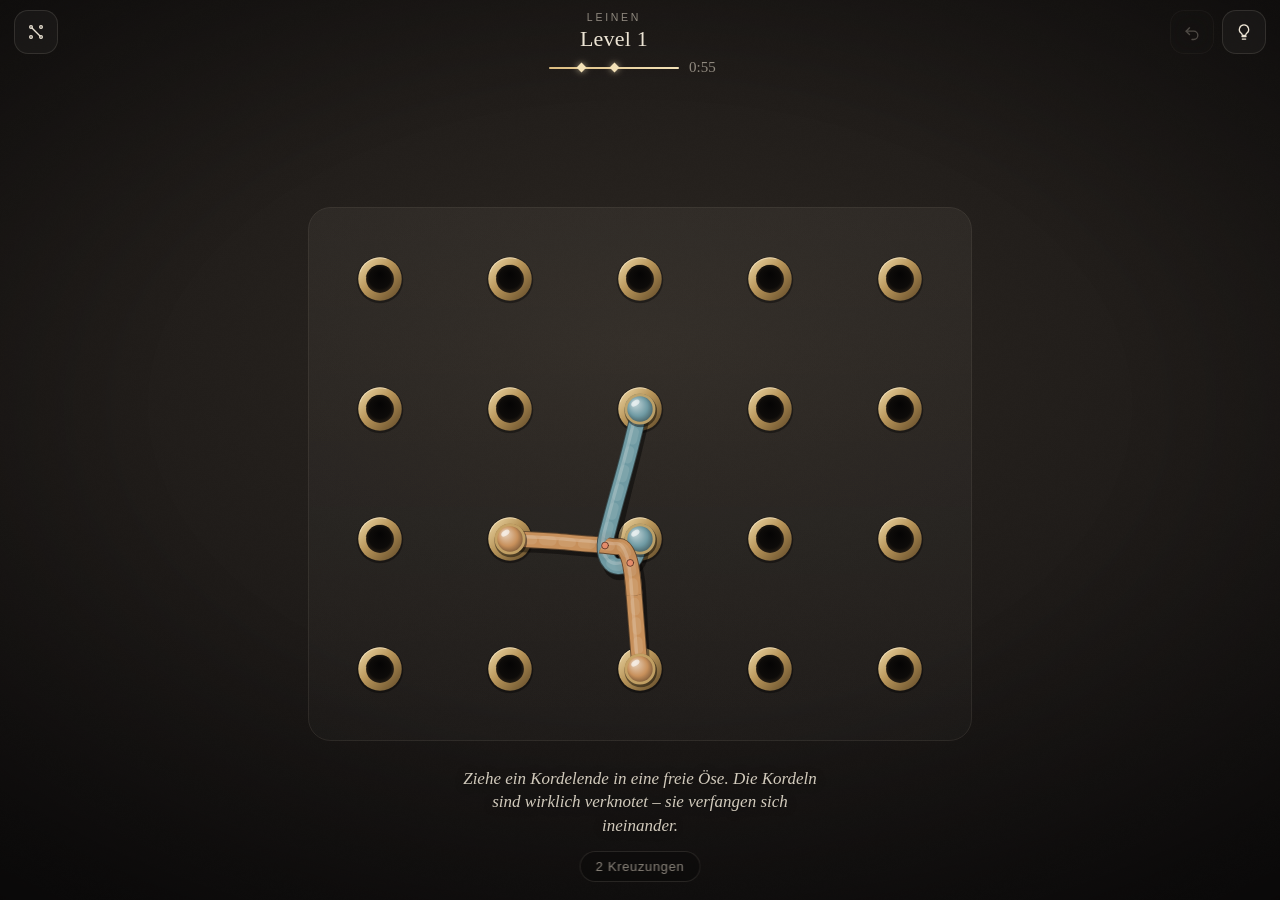
==== knoten/index.html @ 9896fb47 "Knoten: more regenerated levels (48 of 60) Co-Authored-By: Claude Opus 5.5 <noreply@anthropic.com> C" ====
<!doctype html>
<html lang="de">
<head>
<meta charset="utf-8">
<meta name="viewport" content="width=device-width, initial-scale=1, maximum-scale=1, user-scalable=no, viewport-fit=cover">
<!-- Erzeugt von tools/build.js aus src/. Nicht von Hand bearbeiten. -->
<meta name="apple-mobile-web-app-capable" content="yes">
<meta name="mobile-web-app-capable" content="yes">
<meta name="apple-mobile-web-app-status-bar-style" content="black-translucent">
<meta name="apple-mobile-web-app-title" content="Knoten">
<meta name="theme-color" content="#141210">
<link rel="apple-touch-icon" href="icon.png">
<link rel="icon" href="icon.png">
<title>Knoten – Entwirre die Fäden</title>
<style>
  :root {
    --ink: #ece4d4;
    --muted: rgba(236, 228, 212, 0.55);
    --faint: rgba(236, 228, 212, 0.32);
    --line: rgba(236, 228, 212, 0.12);
    --gold: #dcbc80;
    --gold2: #f3e2b8;
    --coral: #e08a6d;
    --serif: ui-serif, "New York", "Iowan Old Style", "Palatino Linotype", Palatino, Georgia, serif;
    --sans: -apple-system, BlinkMacSystemFont, "SF Pro Text", "Segoe UI", Roboto, "Helvetica Neue", Arial, sans-serif;
  }
  * { box-sizing: border-box; -webkit-tap-highlight-color: transparent; }
  html, body {
    margin: 0; height: 100%; overflow: hidden; background: #141210; color: var(--ink);
    font-family: var(--sans); -webkit-user-select: none; user-select: none;
    -webkit-touch-callout: none; overscroll-behavior: none; -webkit-text-size-adjust: 100%;
  }
  button { font: inherit; color: inherit; }

  .bg { position: fixed; inset: 0; transition: opacity 1.6s ease; }
  #grain { position: fixed; inset: 0; pointer-events: none; opacity: 0.55; mix-blend-mode: overlay; background-size: 180px 180px; }
  #vig { position: fixed; inset: 0; pointer-events: none; background: radial-gradient(ellipse 85% 75% at 50% 45%, transparent 45%, rgba(0,0,0,0.5) 100%); }
  #c { position: fixed; inset: 0; width: 100%; height: 100%; display: block; touch-action: none; }

  /* ---------- Kopfzeile ---------- */
  .hud {
    position: fixed; left: 0; right: 0; top: 0; z-index: 5; pointer-events: none;
    padding: calc(env(safe-area-inset-top) + 10px) calc(env(safe-area-inset-right) + 14px) 0 calc(env(safe-area-inset-left) + 14px);
    display: flex; align-items: flex-start; gap: 10px;
  }
  .hud > * { pointer-events: auto; }
  .ib {
    width: 44px; height: 44px; border-radius: 14px; flex: none; padding: 0; cursor: pointer;
    border: 1px solid var(--line); background: rgba(255,255,255,0.035);
    -webkit-backdrop-filter: blur(10px); backdrop-filter: blur(10px);
    display: grid; place-items: center; touch-action: manipulation;
    transition: transform .18s cubic-bezier(.3,1.6,.5,1), background .2s, opacity .3s;
  }
  .ib:active { transform: scale(0.9); background: rgba(255,255,255,0.09); }
  .ib:disabled { opacity: 0.28; }
  .ib svg { width: 20px; height: 20px; stroke: currentColor; fill: none; stroke-width: 1.6; stroke-linecap: round; stroke-linejoin: round; }
  .ttl { flex: 1; min-width: 0; text-align: center; padding-top: 1px; pointer-events: none; }
  .ttl .ch { font-size: 10.5px; letter-spacing: 0.26em; text-transform: uppercase; color: var(--muted); }
  .ttl .lv { font-family: var(--serif); font-size: 22px; line-height: 1.15; margin-top: 3px; letter-spacing: 0.01em; }
  .rbtns { display: flex; gap: 8px; }
  .hint-on { animation: hintpulse 1.6s ease; }
  @keyframes hintpulse { 30% { background: rgba(220,188,128,0.18); border-color: rgba(220,188,128,0.5); } }

  /* Zeitleiste mit Sternmarken */
  .timer { display: flex; align-items: center; justify-content: center; gap: 10px; margin-top: 8px; padding-left: 46px; }
  .tbar { position: relative; width: min(130px, 30vw); height: 2px; border-radius: 2px; background: var(--line); }
  .tbar i { position: absolute; left: 0; top: 0; bottom: 0; width: 100%; border-radius: 2px; background: linear-gradient(90deg, var(--gold), var(--gold2)); transform-origin: left; }
  .tbar.low i { background: var(--coral); }
  .tbar b {
    position: absolute; top: 50%; width: 7px; height: 7px; margin: -3.5px 0 0 -3.5px; transform: rotate(45deg);
    background: var(--gold2); box-shadow: 0 0 6px rgba(243,226,184,0.7); transition: background .4s, box-shadow .4s;
  }
  .tbar b.off { background: #3a342d; box-shadow: none; }
  #tTxt { font-family: var(--serif); font-size: 15px; font-variant-numeric: tabular-nums; min-width: 36px; text-align: left; color: var(--muted); transition: color .3s; }
  #tTxt.low { color: var(--coral); animation: tick 1s ease-in-out infinite; }
  @keyframes tick { 0% { opacity: 1; } 50% { opacity: 0.55; } }

  #pill {
    position: fixed; left: 50%; bottom: calc(env(safe-area-inset-bottom) + 18px); transform: translateX(-50%);
    font-size: 13px; letter-spacing: 0.05em; color: var(--muted); white-space: nowrap; pointer-events: none;
    padding: 7px 15px; border-radius: 999px; border: 1px solid var(--line); background: rgba(0,0,0,0.2);
    -webkit-backdrop-filter: blur(8px); backdrop-filter: blur(8px); font-variant-numeric: tabular-nums;
    transition: opacity .5s, color .3s, border-color .3s, transform .3s; z-index: 4;
  }
  #pill.zero, #pill.info { color: var(--gold); border-color: rgba(220,188,128,0.45); }
  #pill.bump { transform: translateX(-50%) scale(1.06); }
  #pill.hide { opacity: 0; }
  #tip {
    position: fixed; left: 50%; bottom: calc(env(safe-area-inset-bottom) + 62px); transform: translate(-50%, 8px);
    width: min(360px, 86vw); text-align: center; font-family: var(--serif); font-style: italic;
    font-size: 17px; line-height: 1.4; color: var(--ink); opacity: 0; pointer-events: none; z-index: 4;
    transition: opacity .9s ease, transform .9s ease; text-shadow: 0 1px 12px rgba(0,0,0,0.6);
  }
  #tip.show { opacity: 0.88; transform: translate(-50%, 0); }

  /* ---------- Ergebnis-Karte ---------- */
  #card {
    position: fixed; left: 50%; bottom: calc(env(safe-area-inset-bottom) + 16px); z-index: 6;
    width: min(420px, calc(100vw - 28px)); padding: 22px 20px 18px; text-align: center;
    border-radius: 26px; border: 1px solid rgba(236,228,212,0.14);
    background: linear-gradient(180deg, rgba(30,27,24,0.72), rgba(16,14,12,0.78));
    -webkit-backdrop-filter: blur(20px) saturate(1.15); backdrop-filter: blur(20px) saturate(1.15);
    box-shadow: 0 30px 80px -24px rgba(0,0,0,0.7), inset 0 1px 0 rgba(255,255,255,0.05);
    opacity: 0; transform: translate(-50%, 40px) scale(0.98); pointer-events: none;
    transition: opacity .6s ease, transform .8s cubic-bezier(.16,1,.3,1);
  }
  #card.show { opacity: 1; transform: translate(-50%, 0) scale(1); pointer-events: auto; }
  #card .cap { font-size: 10.5px; letter-spacing: 0.26em; text-transform: uppercase; color: var(--muted); }
  #card h2 {
    font-family: var(--serif); font-weight: 400; font-size: 36px; margin: 6px 0 2px; color: var(--gold2);
    letter-spacing: 0.3em; opacity: 0; transition: letter-spacing 1.4s cubic-bezier(.16,1,.3,1), opacity 1s ease;
  }
  #card.show h2 { letter-spacing: 0.02em; opacity: 1; }
  #card.lost h2 { color: var(--ink); }
  .stars { display: flex; justify-content: center; gap: 16px; margin: 12px 0 4px; height: 22px; }
  #card.lost .stars { display: none; }
  .stars i {
    width: 15px; height: 15px; transform: rotate(45deg) scale(0.4); opacity: 0; border-radius: 2px;
    border: 1.5px solid rgba(220,188,128,0.5); margin-top: 3px;
    transition: transform .6s cubic-bezier(.3,1.8,.5,1), opacity .4s ease, background .3s, box-shadow .3s;
  }
  .stars i.in { opacity: 1; transform: rotate(45deg) scale(1); }
  .stars i.on { background: linear-gradient(135deg, #fff1cf, #dcbc80 55%, #a98446); border-color: #f3e2b8; box-shadow: 0 0 14px rgba(232,196,128,0.65); }
  .stats { display: flex; justify-content: center; gap: 28px; margin: 12px 0 4px; }
  .stats div { display: flex; flex-direction: column; gap: 2px; opacity: 0; transform: translateY(6px); transition: opacity .6s ease, transform .6s ease; }
  #card.show .stats div { opacity: 1; transform: none; }
  #card.show .stats div:nth-child(1) { transition-delay: .25s; }
  #card.show .stats div:nth-child(2) { transition-delay: .35s; }
  #card.show .stats div:nth-child(3) { transition-delay: .45s; }
  .stats b { font-family: var(--serif); font-weight: 400; font-size: 21px; font-variant-numeric: tabular-nums; }
  .stats span { font-size: 10.5px; letter-spacing: 0.18em; text-transform: uppercase; color: var(--faint); }
  .note { font-family: var(--serif); font-style: italic; color: var(--muted); font-size: 15px; line-height: 1.4; margin-top: 10px; }
  .note:empty { display: none; }
  .row { display: flex; gap: 10px; margin-top: 16px; }
  .btn {
    flex: 1; height: 50px; border-radius: 16px; cursor: pointer; touch-action: manipulation;
    border: 1px solid rgba(220,188,128,0.5); font-size: 16px; letter-spacing: 0.04em;
    background: linear-gradient(180deg, rgba(220,188,128,0.28), rgba(220,188,128,0.14)); color: var(--gold2);
    transition: transform .18s cubic-bezier(.3,1.6,.5,1), background .2s;
  }
  .btn:active { transform: scale(0.96); }
  .btn.ghost { flex: 0 0 auto; padding: 0 18px; border-color: var(--line); background: rgba(255,255,255,0.03); color: var(--muted); }

  /* ---------- Menü / Galerie ---------- */
  #menu {
    position: fixed; inset: 0; z-index: 10; display: none; overflow-y: auto; -webkit-overflow-scrolling: touch;
    background: rgba(10, 9, 8, 0.72); -webkit-backdrop-filter: blur(22px); backdrop-filter: blur(22px);
  }
  #menu.open { display: block; animation: fade .35s ease; }
  @keyframes fade { from { opacity: 0; } }
  .mwrap {
    width: min(560px, 100%); margin: 0 auto;
    padding: calc(env(safe-area-inset-top) + 16px) calc(env(safe-area-inset-right) + 18px) calc(env(safe-area-inset-bottom) + 30px) calc(env(safe-area-inset-left) + 18px);
  }
  #menu.open .mwrap { animation: rise .5s cubic-bezier(.16,1,.3,1); }
  @keyframes rise { from { transform: translateY(18px); opacity: 0.4; } }
  .mhead { display: flex; align-items: center; gap: 12px; }
  .brand { flex: 1; }
  .brand b { display: block; font-family: var(--serif); font-weight: 400; font-size: 30px; letter-spacing: 0.02em; }
  .brand span { font-family: var(--serif); font-style: italic; color: var(--muted); font-size: 15px; }
  .opts { display: flex; gap: 8px; margin: 18px 0 8px; flex-wrap: wrap; }
  .tg {
    height: 38px; padding: 0 14px; border-radius: 12px; border: 1px solid var(--line); cursor: pointer;
    background: rgba(255,255,255,0.03); color: var(--muted); font-size: 14px; touch-action: manipulation;
    display: inline-flex; align-items: center; gap: 8px;
  }
  .tg i { width: 8px; height: 8px; border-radius: 50%; background: var(--faint); transition: background .2s, box-shadow .2s; }
  .tg.on { color: var(--ink); }
  .tg.on i { background: var(--gold); box-shadow: 0 0 8px rgba(220,188,128,0.7); }
  .tg:active { transform: scale(0.96); }
  .total { margin-left: auto; align-self: center; font-size: 13px; color: var(--muted); font-variant-numeric: tabular-nums; }
  .chap { margin-top: 26px; }
  .chap h3 { display: flex; align-items: baseline; gap: 10px; margin: 0 0 12px; font-weight: 400; }
  .chap h3 b { font-family: var(--serif); font-weight: 400; font-size: 21px; }
  .chap h3 span { font-size: 11px; letter-spacing: 0.2em; text-transform: uppercase; color: var(--faint); }
  .chap h3 em { margin-left: auto; font-style: normal; font-size: 12px; color: var(--muted); font-variant-numeric: tabular-nums; }
  .grid { display: grid; grid-template-columns: repeat(5, 1fr); gap: 10px; }
  .tile {
    position: relative; aspect-ratio: 1; border-radius: 14px; border: 1px solid var(--line); padding: 0; overflow: hidden;
    background: rgba(255,255,255,0.025); cursor: pointer; touch-action: manipulation;
    display: grid; place-items: center; transition: transform .18s cubic-bezier(.3,1.6,.5,1), border-color .2s;
  }
  .tile:active { transform: scale(0.94); }
  .tile canvas { position: absolute; inset: 0; width: 100%; height: 100%; }
  .tile .n { position: relative; font-family: var(--serif); font-size: 17px; color: var(--muted); }
  .tile.solved .n { position: absolute; right: 6px; bottom: 4px; font-size: 11px; color: rgba(255,255,255,0.75); text-shadow: 0 1px 3px rgba(0,0,0,0.8); }
  .tile .st { position: absolute; left: 7px; bottom: 7px; display: flex; gap: 3px; }
  .tile .st i { width: 4px; height: 4px; transform: rotate(45deg); background: rgba(255,255,255,0.22); }
  .tile .st i.on { background: var(--gold2); box-shadow: 0 0 4px rgba(243,226,184,0.8); }
  .tile.cur { border-color: rgba(220,188,128,0.6); box-shadow: 0 0 0 1px rgba(220,188,128,0.25), 0 0 18px -4px rgba(220,188,128,0.5); }
  .tile.cur .n { color: var(--gold2); }
  .tile.locked { cursor: default; opacity: 0.35; }
  .tile.locked .n { font-size: 0; }
  .tile.locked .n::after { content: ""; display: block; width: 5px; height: 5px; border-radius: 50%; background: var(--faint); }
  .foot { margin-top: 30px; text-align: center; font-family: var(--serif); font-style: italic; color: var(--faint); font-size: 14px; line-height: 1.5; }

</style>
</head>
<body>
<div class="bg" id="bgA"></div>
<div class="bg" id="bgB" style="opacity:0"></div>
<div id="grain"></div>
<div id="vig"></div>
<canvas id="c"></canvas>

<header class="hud" id="hud">
  <button class="ib" id="bMenu" aria-label="Level und Galerie">
    <svg viewBox="0 0 24 24"><circle cx="6" cy="6" r="1.6"/><circle cx="18" cy="6" r="1.6"/><circle cx="6" cy="18" r="1.6"/><circle cx="18" cy="18" r="1.6"/><path d="M7.2 7.2 16.8 16.8"/></svg>
  </button>
  <div class="ttl">
    <div class="ch" id="tChap">Leinen</div>
    <div class="lv" id="tLevel">Level 1</div>
    <div class="timer">
      <div class="tbar" id="tBar"><i id="tFill"></i><b style="left:25%"></b><b style="left:50%"></b></div>
      <span id="tTxt">0:00</span>
    </div>
  </div>
  <div class="rbtns">
    <button class="ib" id="bUndo" aria-label="Rückgängig" disabled>
      <svg viewBox="0 0 24 24"><path d="M9 7 5 11l4 4"/><path d="M5 11h9a5 5 0 0 1 0 10h-2"/></svg>
    </button>
    <button class="ib" id="bHint" aria-label="Tipp (kostet 10 Sekunden)">
      <svg viewBox="0 0 24 24"><path d="M9.5 17.5h5M10 20.5h4"/><path d="M12 3.5a5.5 5.5 0 0 0-3.2 10c.6.5 1 1.2 1 2v.5h4.4v-.5c0-.8.4-1.5 1-2A5.5 5.5 0 0 0 12 3.5z"/></svg>
    </button>
  </div>
</header>

<div id="pill">–</div>
<div id="tip"></div>

<div id="card">
  <div class="cap" id="cCap">Level 1 · Leinen</div>
  <h2 id="cTitle">Entwirrt</h2>
  <div class="stars" id="cStars"><i></i><i></i><i></i></div>
  <div class="stats">
    <div><b id="cTime">0:00</b><span>Zeit</span></div>
    <div><b id="cMoves">0</b><span>Züge</span></div>
    <div><b id="cRopes">0</b><span>Kordeln</span></div>
  </div>
  <div class="note" id="cNote"></div>
  <div class="row">
    <button class="btn ghost" id="cAlt">Nochmal</button>
    <button class="btn" id="cMain">Weiter</button>
  </div>
</div>

<div id="menu">
  <div class="mwrap">
    <div class="mhead">
      <div class="brand"><b>Knoten</b><span>Entwirre die Fäden</span></div>
      <button class="ib" id="mClose" aria-label="Schließen">
        <svg viewBox="0 0 24 24"><path d="M6 6l12 12M18 6 6 18"/></svg>
      </button>
    </div>
    <div class="opts">
      <button class="tg" id="oSound"><i></i>Klang</button>
      <button class="tg" id="oVib"><i></i>Vibration</button>
      <button class="tg" id="oRestart">Neu starten</button>
      <span class="total" id="mTotal"></span>
    </div>
    <div id="chapters"></div>
    <div class="foot">Ziehe die Enden der Kordeln in freie Ösen, bis sich keine mehr kreuzen.<br>Wer unten liegt, hängt fest – wer oben liegt, gleitet frei darüber.<br>Löse den Knoten von oben nach unten.</div>
  </div>
</div>

<script>
/* =====================================================================
   Seilphysik für „Knoten“
   Jede Kordel ist eine Kette aus Gliedern im Raum (x, y in Rastereinheiten,
   z = Höhe über dem Brett). Kordeln sind dick, elastisch, liegen durch
   Schwerkraft auf dem Brett und können einander nicht durchdringen –
   darum entstehen Umschlingungen und Verdrehungen von selbst.
   Die Enden stecken in Ösen. Ein gegriffenes Ende wird angehoben und
   über alles hinweggeführt; die Kordel schleift hinterher.
   Läuft im Browser und in Node (für die Level-Erzeugung).
   ===================================================================== */
(function (root) {
  "use strict";
  const RAD = 0.075;      // Radius einer Kordel
  const LIFT = 1.0;       // Höhe eines angehobenen Endes
  const N = 22;           // Glieder pro Kordel
  const G = 30;           // Schwerkraft
  const SUB = 6;          // Teilschritte pro Bild
  const DAMP = 0.985;
  const SPEED = 7;        // Höchsttempo eines gezogenen Endes (Einheiten/s)
  const D2 = 2 * RAD;
  const FRICTION = 0.35;  // Haftung zwischen Kordeln
  const PEG_R = 0.12 + RAD, PEG_H = 1.6 * RAD;

  function createWorld(cols, rows, ends) {
    const P = [];
    for (let h = 0; h < cols * rows; h++) P.push({ x: h % cols, y: Math.floor(h / cols) });
    const w = { cols, rows, P, ropes: [], drag: null };
    ends.forEach(([a, b]) => w.ropes.push(makeRope(P[a], P[b], a, b)));
    return w;
  }
  function makeRope(A, B, a, b) {
    const x = new Float64Array(N * 3);
    for (let i = 0; i < N; i++) {
      const t = i / (N - 1);
      x[i * 3] = A.x + (B.x - A.x) * t;
      x[i * 3 + 1] = A.y + (B.y - A.y) * t;
      x[i * 3 + 2] = i === 0 || i === N - 1 ? 0 : RAD;
    }
    return { e: [a, b], x, p: x.slice(), tgt: [null, null] };
  }
  const endIdx = (e) => (e ? N - 1 : 0);

  // Ziel eines Endes: Öse (z = 0) oder angehoben über dem Finger
  function endTarget(w, r, e) {
    const R = w.ropes[r];
    if (w.drag && w.drag.r === r && w.drag.e === e) return { x: w.drag.x, y: w.drag.y, z: LIFT };
    const h = w.P[R.e[e]];
    return { x: h.x, y: h.y, z: 0 };
  }
  function restLen(w, R) {
    const a = R.x, i = (N - 1) * 3;
    const L = Math.hypot(a[i] - a[0], a[i + 1] - a[1]);
    return Math.max(0.35, L * 0.92) / (N - 1);
  }

  /* ---------- Nächste Punkte zweier Strecken im Raum ---------- */
  const cs = { s: 0, t: 0 };
  function closest(ax, ay, az, bx, by, bz, cx, cy, cz, dx, dy, dz) {
    const d1x = bx - ax, d1y = by - ay, d1z = bz - az, d2x = dx - cx, d2y = dy - cy, d2z = dz - cz;
    const rx = ax - cx, ry = ay - cy, rz = az - cz;
    const a = d1x * d1x + d1y * d1y + d1z * d1z, e = d2x * d2x + d2y * d2y + d2z * d2z, f = d2x * rx + d2y * ry + d2z * rz;
    let s, t;
    if (a < 1e-12 && e < 1e-12) { s = t = 0; }
    else if (a < 1e-12) { s = 0; t = Math.min(1, Math.max(0, f / e)); }
    else {
      const c = d1x * rx + d1y * ry + d1z * rz;
      if (e < 1e-12) { t = 0; s = Math.min(1, Math.max(0, -c / a)); }
      else {
        const b = d1x * d2x + d1y * d2y + d1z * d2z, den = a * e - b * b;
        s = den > 1e-12 ? Math.min(1, Math.max(0, (b * f - c * e) / den)) : 0;
        t = (b * s + f) / e;
        if (t < 0) { t = 0; s = Math.min(1, Math.max(0, -c / a)); }
        else if (t > 1) { t = 1; s = Math.min(1, Math.max(0, (b - c) / a)); }
      }
    }
    cs.s = s; cs.t = t;
  }

  /* ---------- Ein Teilschritt ---------- */
  // Kollisionssuche: Glieder nach linker Kante sortieren und nur Überlappungen prüfen
  let SEG = null, ORD = null, NSEG = 0;
  function collide(w) {
    const n = w.ropes.length * (N - 1);
    if (!SEG || NSEG !== n) { SEG = new Float64Array(n * 6); ORD = Int32Array.from({ length: n }, (_, i) => i); NSEG = n; }
    let id = 0;
    for (const R of w.ropes) {
      const x = R.x;
      for (let i = 0; i < N - 1; i++, id++) {
        const j = i * 3, k = j + 3, o = id * 6;
        SEG[o] = Math.min(x[j], x[k]) - D2; SEG[o + 1] = Math.max(x[j], x[k]) + D2;
        SEG[o + 2] = Math.min(x[j + 1], x[k + 1]) - D2; SEG[o + 3] = Math.max(x[j + 1], x[k + 1]) + D2;
        SEG[o + 4] = Math.min(x[j + 2], x[k + 2]) - D2; SEG[o + 5] = Math.max(x[j + 2], x[k + 2]) + D2;
      }
    }
    for (let i = 1; i < n; i++) {                 // Einfügesortierung – die Reihenfolge ändert sich kaum
      const v = ORD[i], key = SEG[v * 6];
      let j = i - 1;
      while (j >= 0 && SEG[ORD[j] * 6] > key) { ORD[j + 1] = ORD[j]; j--; }
      ORD[j + 1] = v;
    }
    const per = N - 1;
    for (let p = 0; p < n; p++) {
      const A = ORD[p], oa = A * 6, maxx = SEG[oa + 1], ra = (A / per) | 0;
      for (let q = p + 1; q < n; q++) {
        const B = ORD[q], ob = B * 6;
        if (SEG[ob] > maxx) break;
        const rb = (B / per) | 0;
        if (ra === rb) continue;
        if (SEG[oa + 3] < SEG[ob + 2] || SEG[ob + 3] < SEG[oa + 2] || SEG[oa + 5] < SEG[ob + 4] || SEG[ob + 5] < SEG[oa + 4]) continue;
        resolve(w, ra, A - ra * per, rb, B - rb * per);
      }
    }
  }
  function resolve(w, ra, ia, rb, ib) {
    const xa = w.ropes[ra].x, xb = w.ropes[rb].x;
    const a0 = ia * 3, a1 = a0 + 3, b0 = ib * 3, b1 = b0 + 3;
    closest(xa[a0], xa[a0 + 1], xa[a0 + 2], xa[a1], xa[a1 + 1], xa[a1 + 2], xb[b0], xb[b0 + 1], xb[b0 + 2], xb[b1], xb[b1 + 1], xb[b1 + 2]);
    const s = cs.s, t = cs.t;
    const px = xa[a0] + (xa[a1] - xa[a0]) * s, py = xa[a0 + 1] + (xa[a1 + 1] - xa[a0 + 1]) * s, pz = xa[a0 + 2] + (xa[a1 + 2] - xa[a0 + 2]) * s;
    const qx = xb[b0] + (xb[b1] - xb[b0]) * t, qy = xb[b0 + 1] + (xb[b1 + 1] - xb[b0 + 1]) * t, qz = xb[b0 + 2] + (xb[b1 + 2] - xb[b0 + 2]) * t;
    let nx = px - qx, ny = py - qy, nz = pz - qz;
    const d = Math.hypot(nx, ny, nz);
    if (d >= D2) return;
    if (d < 1e-9) { nx = 0; ny = 0; nz = pz >= qz ? 1 : -1; } else { nx /= d; ny /= d; nz /= d; }
    const wa0 = ia === 0 ? 0 : 1, wa1 = ia + 1 === N - 1 ? 0 : 1, wb0 = ib === 0 ? 0 : 1, wb1 = ib + 1 === N - 1 ? 0 : 1;
    const ca0 = (1 - s) * wa0, ca1 = s * wa1, cb0 = (1 - t) * wb0, cb1 = t * wb1;
    const W = ca0 * ca0 + ca1 * ca1 + cb0 * cb0 + cb1 * cb1;
    if (W < 1e-9) return;
    const lam = (D2 - d) / W;
    xa[a0] += nx * lam * ca0; xa[a0 + 1] += ny * lam * ca0; xa[a0 + 2] += nz * lam * ca0;
    xa[a1] += nx * lam * ca1; xa[a1 + 1] += ny * lam * ca1; xa[a1 + 2] += nz * lam * ca1;
    xb[b0] -= nx * lam * cb0; xb[b0 + 1] -= ny * lam * cb0; xb[b0 + 2] -= nz * lam * cb0;
    xb[b1] -= nx * lam * cb1; xb[b1 + 1] -= ny * lam * cb1; xb[b1 + 2] -= nz * lam * cb1;
    // Reibung: Kordeln, die sich berühren, gleiten nur zögernd aneinander vorbei
    const pa = w.ropes[ra].p, pb = w.ropes[rb].p;
    let rx = (xa[a0] - pa[a0]) * (1 - s) + (xa[a1] - pa[a1]) * s - (xb[b0] - pb[b0]) * (1 - t) - (xb[b1] - pb[b1]) * t;
    let ry = (xa[a0 + 1] - pa[a0 + 1]) * (1 - s) + (xa[a1 + 1] - pa[a1 + 1]) * s - (xb[b0 + 1] - pb[b0 + 1]) * (1 - t) - (xb[b1 + 1] - pb[b1 + 1]) * t;
    let rz = (xa[a0 + 2] - pa[a0 + 2]) * (1 - s) + (xa[a1 + 2] - pa[a1 + 2]) * s - (xb[b0 + 2] - pb[b0 + 2]) * (1 - t) - (xb[b1 + 2] - pb[b1 + 2]) * t;
    const rn = rx * nx + ry * ny + rz * nz;
    rx -= rn * nx; ry -= rn * ny; rz -= rn * nz;
    const f = FRICTION / W;
    xa[a0] -= rx * f * ca0; xa[a0 + 1] -= ry * f * ca0; xa[a0 + 2] -= rz * f * ca0;
    xa[a1] -= rx * f * ca1; xa[a1 + 1] -= ry * f * ca1; xa[a1 + 2] -= rz * f * ca1;
    xb[b0] += rx * f * cb0; xb[b0 + 1] += ry * f * cb0; xb[b0 + 2] += rz * f * cb0;
    xb[b1] += rx * f * cb1; xb[b1 + 1] += ry * f * cb1; xb[b1 + 2] += rz * f * cb1;
  }
  // Die Stifte in den Ösen: niedrig liegende Kordeln anderer Farbe müssen um sie herum
  function pegs(w) {
    const R = w.ropes;
    for (let a = 0; a < R.length; a++) for (let e = 0; e < 2; e++) {
      const j = endIdx(e) * 3, xa = R[a].x;
      if (xa[j + 2] > 0.05) continue;                 // angehobenes Ende
      const px = xa[j], py = xa[j + 1];
      for (let b = 0; b < R.length; b++) {
        if (b === a) continue;
        const x = R[b].x;
        for (let i = 1; i < N - 1; i++) {
          const k = i * 3;
          if (x[k + 2] > PEG_H) continue;
          const dx = x[k] - px, dy = x[k + 1] - py, d2 = dx * dx + dy * dy;
          if (d2 >= PEG_R * PEG_R) continue;
          const d = Math.sqrt(d2) || 1e-6, push = (PEG_R - d) / d;
          x[k] += dx * push; x[k + 1] += dy * push;
        }
      }
    }
  }
  function pinEnds(w, h) {
    w.ropes.forEach((R, r) => {
      for (let e = 0; e < 2; e++) {
        const T = endTarget(w, r, e), j = endIdx(e) * 3, x = R.x, m = SPEED * h;
        const dx = T.x - x[j], dy = T.y - x[j + 1], dh = Math.hypot(dx, dy);
        // erst ganz anheben, dann führen – und erst über der Öse wieder absenken
        if (dh > 0.02 && x[j + 2] < LIFT - 0.02) { x[j + 2] = Math.min(LIFT, x[j + 2] + m * 1.5); continue; }
        if (dh > 1e-6) {
          if (dh <= m) { x[j] = T.x; x[j + 1] = T.y; }
          else { x[j] += (dx / dh) * m; x[j + 1] += (dy / dh) * m; }
          continue;
        }
        const dz = T.z - x[j + 2];
        x[j + 2] += Math.abs(dz) <= m * 1.5 ? dz : Math.sign(dz) * m * 1.5;
      }
    });
  }
  function substep(w, h) {
    const g = G * h * h;
    for (const R of w.ropes) {
      const x = R.x, p = R.p;
      for (let i = 1; i < N - 1; i++) {
        const j = i * 3;
        let vx = (x[j] - p[j]) * DAMP, vy = (x[j + 1] - p[j + 1]) * DAMP, vz = (x[j + 2] - p[j + 2]) * DAMP;
        if (x[j + 2] <= RAD * 1.05) { vx *= 0.9; vy *= 0.9; }   // Reibung auf dem Brett
        p[j] = x[j]; p[j + 1] = x[j + 1]; p[j + 2] = x[j + 2];
        x[j] += vx; x[j + 1] += vy; x[j + 2] += vz - g;
      }
      for (const e of [0, 1]) { const j = endIdx(e) * 3; p[j] = x[j]; p[j + 1] = x[j + 1]; p[j + 2] = x[j + 2]; }
    }
    pinEnds(w, h);
    for (let it = 0; it < 2; it++) {
      for (const R of w.ropes) {
        const x = R.x, L0 = restLen(w, R);
        for (let i = 0; i < N - 1; i++) {
          const j = i * 3, k = j + 3;
          const dx = x[k] - x[j], dy = x[k + 1] - x[j + 1], dz = x[k + 2] - x[j + 2], L = Math.hypot(dx, dy, dz) || 1e-9;
          const wi = i === 0 ? 0 : 1, wk = i + 1 === N - 1 ? 0 : 1, ws = wi + wk;
          if (!ws) continue;
          const stiff = L > L0 ? 0.25 : 0.1;
          const c = ((L - L0) / L / ws) * stiff;
          x[j] += dx * c * wi; x[j + 1] += dy * c * wi; x[j + 2] += dz * c * wi;
          x[k] -= dx * c * wk; x[k + 1] -= dy * c * wk; x[k + 2] -= dz * c * wk;
        }
      }
      collide(w);
      pegs(w);
      for (const R of w.ropes) {
        const x = R.x;
        for (let i = 1; i < N - 1; i++) if (x[i * 3 + 2] < RAD) x[i * 3 + 2] = RAD;
      }
    }
  }
  function step(w, dt) {
    const h = Math.min(dt, 1 / 30) / SUB;
    for (let s = 0; s < SUB; s++) substep(w, h);
  }
  function motion(w) {
    let m = 0;
    for (const R of w.ropes) for (let i = 0; i < N * 3; i++) m = Math.max(m, Math.abs(R.x[i] - R.p[i]));
    return m;
  }

  /* ---------- Kreuzungen in der Draufsicht ---------- */
  function crossings(w) {
    const out = [], R = w.ropes;
    for (let a = 0; a < R.length; a++) for (let b = a + 1; b < R.length; b++) {
      const xa = R[a].x, xb = R[b].x;
      for (let i = 0; i < N - 1; i++) {
        const j = i * 3, k = j + 3;
        const ax = xa[j], ay = xa[j + 1], bx = xa[k], by = xa[k + 1];
        const minx = Math.min(ax, bx), maxx = Math.max(ax, bx), miny = Math.min(ay, by), maxy = Math.max(ay, by);
        for (let m = 0; m < N - 1; m++) {
          const p = m * 3, q = p + 3;
          const cx = xb[p], cy = xb[p + 1], dx = xb[q], dy = xb[q + 1];
          if (Math.max(cx, dx) < minx || Math.min(cx, dx) > maxx || Math.max(cy, dy) < miny || Math.min(cy, dy) > maxy) continue;
          const d1 = (dx - cx) * (ay - cy) - (dy - cy) * (ax - cx), d2 = (dx - cx) * (by - cy) - (dy - cy) * (bx - cx);
          if ((d1 > 0) === (d2 > 0)) continue;
          const d3 = (bx - ax) * (cy - ay) - (by - ay) * (cx - ax), d4 = (bx - ax) * (dy - ay) - (by - ay) * (dx - ax);
          if ((d3 > 0) === (d4 > 0)) continue;
          const s = d1 / (d1 - d2), t = d3 / (d3 - d4);
          const za = xa[j + 2] + (xa[k + 2] - xa[j + 2]) * s, zb = xb[p + 2] + (xb[q + 2] - xb[p + 2]) * t;
          out.push({ a, b, x: ax + (bx - ax) * s, y: ay + (by - ay) * s, top: za >= zb ? a : b, ia: i + s, ib: m + t });
        }
      }
    }
    return out;
  }

  /* ---------- Speichern / Laden ---------- */
  function snapshot(w) { return { ends: w.ropes.map((R) => R.e.slice()), x: w.ropes.map((R) => Array.from(R.x)) }; }
  function restore(w, s) {
    w.ropes.forEach((R, r) => { R.e = s.ends[r].slice(); R.x = Float64Array.from(s.x[r]); R.p = R.x.slice(); });
    w.drag = null;
  }
  // kompakt: 1/200 Rastereinheit
  function pack(w) {
    const ends = w.ropes.map((R) => R.e.join(",")).join(";");
    const nums = [];
    for (const R of w.ropes) for (let i = 0; i < N * 3; i++) nums.push(Math.round(R.x[i] * 200));
    return ends + "|" + nums.map((v) => v.toString(36)).join(",");
  }
  function unpack(w, str) {
    const [e, n] = str.split("|");
    const ends = e.split(";").map((s) => s.split(",").map(Number));
    const nums = n.split(",").map((v) => parseInt(v, 36) / 200);
    w.ropes.forEach((R, r) => { R.e = ends[r]; R.x = Float64Array.from(nums.slice(r * N * 3, (r + 1) * N * 3)); R.p = R.x.slice(); });
    w.drag = null;
  }

  const API = { RAD, LIFT, N, createWorld, step, motion, crossings, snapshot, restore, pack, unpack };
  if (typeof module !== "undefined" && module.exports) module.exports = API;
  else root.Rope = API;
})(typeof window !== "undefined" ? window : globalThis);

window.KNOTEN_LEVELS = [{"c":4,"h":5,"k":"8,5;9,10|0,b4,0,j,b2,f,1c,b0,k,25,ay,q,2y,av,w,3r,at,13,4k,ar,1a,59,am,16,5k,ae,p,5j,a1,g,5j,9n,f,5j,99,f,5j,8u,f,5j,8g,f,5j,82,f,5j,7o,f,5j,7a,f,5k,6v,f,5k,6h,f,5k,63,f,5k,5p,f,5k,5k,0,5k,b4,0,59,b4,f,4u,av,f,4o,af,f,4p,a1,o,4w,9t,11,5a,9p,19,5p,9r,1a,64,9u,15,6i,9y,11,6w,a2,x,7b,a5,t,7p,a9,q,84,ad,o,8i,ag,l,8x,ak,j,9b,ao,i,9q,ar,g,a4,av,g,aj,az,f,ay,b2,f,b4,b4,0","m":2,"t":55,"s":[[1,1,4,[[0.42,2],[0.38,1.82],[0.27,1.68],[0.1,1.59],[-0.08,1.59],[-0.25,1.66],[-0.37,1.8],[-0.42,1.98],[-0.39,2.16],[-0.28,2.31],[-0.12,2.4],[0.06,2.42],[0.23,2.35],[0.36,2.22],[0.42,2.04],[0.4,1.86],[0.3,1.7],[0.14,1.6],[-0.04,1.58],[-0.22,1.64],[-0.35,1.77],[-0.42,1.94],[-0.4,2.12],[-0.31,2.28],[-0.16,2.39],[0.02,2.42],[0.2,2.37],[0.34,2.25],[0.41,2.08],[0.41,1.9],[0.32,1.73],[0.18,1.62],[0,1.58]]],[0,0,1,[]]]},{"c":4,"h":5,"k":"14,18;9,8;10,1|b4,go,0,b4,gq,f,b4,h0,f,b4,hb,f,b4,hl,f,b4,hv,f,b4,i6,f,b4,ig,f,b4,iq,f,b4,j1,f,b4,jb,f,b4,jl,f,b4,jw,f,b4,k6,f,b4,kg,f,b4,kr,f,b4,l1,f,b4,lb,f,b4,ll,f,b4,lw,f,b4,m6,f,b4,m8,0,5k,b4,0,5l,b0,f,5p,ap,f,5t,ae,f,5x,a3,f,5y,9s,f,5v,9h,g,5q,97,m,5l,8z,v,5b,8v,14,4x,8v,1b,4h,91,1a,40,99,15,3j,9h,11,32,9p,x,2l,9w,t,24,a4,q,1n,ac,n,16,ak,k,p,as,h,9,b0,f,0,b4,0,b4,b4,0,aj,az,f,9r,at,i,8z,an,n,87,ah,s,7e,ab,y,6m,a4,14,5u,9y,1a,55,9r,z,4r,9b,i,4t,8i,f,4v,7p,f,4y,6x,f,50,64,f,53,5c,f,55,4j,f,58,3q,f,5b,2y,f,5d,25,f,5g,1c,f,5i,k,f,5k,0,0","m":2,"t":55,"s":[[1,1,6,[[1.58,2],[1.62,2.17],[1.72,2.32],[1.88,2.4],[2.06,2.42],[2.23,2.35],[2.35,2.23],[2.42,2.06],[2.4,1.88],[2.32,1.72],[2.17,1.62],[2,1.58]]],[2,0,4,[]]]},{"c":4,"h":5,"k":"19,10;12,16;11,7|go,m8,0,gl,lo,f,gg,ky,f,gc,k7,f,g8,jh,f,g3,iq,f,fz,hz,g,fv,h9,h,fq,gi,i,fm,fs,l,fi,f1,n,fd,eb,r,f9,dk,v,f5,cu,10,f0,c4,15,ew,bd,1a,eq,aq,10,e9,ag,h,df,aj,f,ck,ar,f,bp,az,f,b4,b4,0,0,go,0,0,gq,f,0,h0,f,0,hb,f,0,hl,f,0,hv,f,0,i6,f,0,ig,f,0,iq,f,0,j1,f,0,jb,f,0,jl,f,0,jw,f,0,k6,f,0,kg,f,0,kr,f,0,l1,f,0,lb,f,0,ll,f,0,lw,f,0,m6,f,0,m8,0,go,b4,0,gh,b5,f,g4,b8,f,fq,bb,f,fc,be,f,ey,bh,f,ek,bh,f,e7,be,m,dx,b8,w,dt,ax,17,dv,ag,1b,e3,9y,18,ed,9i,13,en,91,z,ex,8k,v,f6,84,s,fg,7n,p,fq,76,m,g0,6q,j,g9,69,h,gj,5s,f,go,5k,0","m":2,"t":55,"s":[[2,1,14,[[2.3,1.7],[2.14,1.6],[1.96,1.58],[1.78,1.64],[1.65,1.77],[1.58,1.94],[1.6,2.13],[1.69,2.29],[1.85,2.39],[2.03,2.42],[2.21,2.37],[2.34,2.24],[2.41,2.07],[2.4,1.89],[2.32,1.72],[2.17,1.61],[1.99,1.58],[1.81,1.63],[1.67,1.75],[1.59,1.91],[1.59,2.1],[1.67,2.27],[1.82,2.38],[2,2.42]]],[0,1,15,[]]]},{"c":4,"h":5,"k":"14,10;15,11;8,9|b4,go,0,at,gf,f,ab,g0,g,9t,fl,k,9a,f6,o,8s,eq,r,8a,eb,w,7s,dw,10,7a,dh,15,6s,d2,1a,6g,cm,15,6e,cb,r,6m,c2,f,72,bs,f,7m,bq,f,85,bm,f,8o,bj,f,98,bg,f,9r,bc,f,ab,b9,f,au,b6,f,b4,b4,0,go,go,0,go,gm,f,go,gc,f,go,g1,f,go,fr,f,go,fh,f,go,f6,f,go,ew,f,go,em,f,go,eb,f,go,e1,f,go,dr,f,go,dg,f,go,d6,f,go,cw,f,go,cl,f,go,cb,f,go,c1,f,go,br,f,go,bg,f,go,b6,f,go,b4,0,0,b4,0,c,b8,f,w,be,f,1g,bk,f,20,br,f,2k,bx,f,34,c4,f,3n,ca,f,47,cg,f,4r,cn,f,5b,ct,f,5v,d0,f,6f,d5,f,6u,d1,f,74,cs,i,7a,cl,r,7a,cc,12,72,c0,19,6q,bm,18,6a,bd,v,5t,b7,f,5k,b4,0","m":3,"t":70,"s":[[2,1,6,[[1.58,2],[1.62,2.17],[1.72,2.32],[1.88,2.4],[2.06,2.42],[2.23,2.35],[2.35,2.23],[2.42,2.06],[2.4,1.88],[2.32,1.72],[2.17,1.62],[2,1.58]]],[0,0,5,[[2,1.42],[1.82,1.38],[1.68,1.27],[1.59,1.11],[1.59,0.93],[1.66,0.76],[1.79,0.64],[1.96,0.58],[2.14,0.61],[2.3,0.7],[2.39,0.86],[2.42,1.04],[2.36,1.21],[2.24,1.34],[2.07,1.41],[1.89,1.41],[1.73,1.32],[1.62,1.18],[1.58,1]]],[2,1,12,[]]]},{"c":4,"h":5,"k":"7,2;10,9;4,8|go,5k,0,gk,5g,f,ga,56,f,g0,4w,f,fq,4m,f,fg,4c,f,f6,42,f,ev,3r,f,el,3h,f,eb,37,f,e1,2x,f,dr,2n,f,dh,2d,f,d7,23,f,cw,1s,f,cm,1i,f,cc,18,f,c2,y,f,bs,o,f,bi,e,f,b7,3,f,b4,0,0,b4,b4,0,as,b1,f,a8,aw,f,9n,aq,f,93,al,f,8j,ag,f,7z,ab,f,7f,a6,f,6u,a0,f,6a,9v,f,5q,9q,f,56,9l,f,4m,9f,f,41,9c,f,3j,9i,k,39,9t,x,3d,aa,19,3r,ar,18,49,ay,10,4s,b0,p,5a,b3,f,5k,b4,0,0,5k,0,8,5s,f,m,65,g,z,6i,j,1d,6v,m,1r,78,p,24,7l,t,2i,7y,x,2w,8b,11,39,8o,16,3n,91,1b,3y,9f,1c,45,9t,16,46,a2,w,41,a7,k,3n,af,f,30,al,f,2c,ap,f,1o,au,f,10,ay,f,d,b2,f,0,b4,0","m":3,"t":70,"s":[[1,1,12,[[0.42,2],[0.38,1.83],[0.28,1.68],[0.12,1.6],[-0.06,1.58],[-0.23,1.65],[-0.35,1.77],[-0.42,1.94],[-0.4,2.12],[-0.32,2.28],[-0.17,2.38],[0,2.42]]],[2,0,13,[[0,2.58],[0.18,2.62],[0.32,2.73],[0.41,2.89],[0.41,3.07],[0.34,3.24],[0.21,3.36],[0.04,3.42],[-0.14,3.39],[-0.3,3.3],[-0.39,3.14],[-0.42,2.96],[-0.36,2.79],[-0.24,2.66],[-0.07,2.59],[0.11,2.59],[0.27,2.68],[0.38,2.82],[0.42,3]]],[1,1,5,[]]]},{"c":4,"h":5,"k":"12,13;9,5;7,2;14,15|0,go,0,k,gp,f,1g,gq,h,2c,gs,m,38,gt,q,44,gv,v,50,gw,10,5w,gy,15,6s,gz,1b,7o,h1,1g,8h,gy,1h,8z,gm,16,92,gc,u,8v,g4,m,8m,fy,g,8a,fq,f,7u,fq,f,7b,fy,f,6t,g5,f,6b,gd,f,5t,gk,f,5k,go,0,5k,b4,0,5k,b2,f,5k,as,f,5k,ah,f,5k,a7,f,5k,9x,f,5k,9m,f,5k,9c,f,5k,92,f,5k,8r,f,5k,8h,f,5k,87,f,5k,7w,f,5k,7m,f,5k,7c,f,5k,71,f,5k,6r,f,5k,6h,f,5k,67,f,5k,5w,f,5k,5m,f,5k,5k,0,go,5k,0,gk,5g,f,ga,56,f,g0,4w,f,fq,4m,f,fg,4c,f,f6,42,f,ev,3r,f,el,3h,f,eb,37,f,e1,2x,f,dr,2n,f,dh,2d,f,d7,23,f,cw,1s,f,cm,1i,f,cc,18,f,c2,y,f,bs,o,f,bi,e,f,b7,3,f,b4,0,0,b4,go,0,al,gs,f,9r,gy,f,8x,h3,f,8a,gt,j,80,ge,x,8d,fz,1c,8x,fs,1j,9i,fu,1f,a3,fx,1b,an,fz,16,b8,g1,12,bs,g4,z,cd,g6,v,cx,g8,s,di,gb,p,e3,gd,n,en,gg,k,f8,gi,i,ft,gk,g,gd,gn,f,go,go,0","m":3,"t":70,"s":[[0,0,18,[[1.58,3],[1.62,2.83],[1.72,2.68],[1.88,2.6],[2.06,2.58],[2.23,2.65],[2.35,2.77],[2.42,2.94],[2.4,3.12],[2.32,3.28],[2.17,3.38],[2,3.42]]],[3,1,17,[[1.42,3],[1.38,3.18],[1.27,3.32],[1.11,3.41],[0.93,3.41],[0.76,3.34],[0.64,3.21],[0.58,3.04],[0.61,2.86],[0.7,2.7],[0.86,2.61],[1.04,2.58],[1.21,2.64],[1.34,2.76],[1.41,2.93],[1.41,3.11],[1.32,3.27],[1.18,3.38],[1,3.42]]],[0,0,10,[]]]},{"c":4,"h":5,"k":"19,18;11,13;0,1;10,14|go,m8,0,gh,m0,f,g5,ln,f,fu,l9,h,fi,kv,j,f6,ki,l,eu,k4,o,ej,jr,r,e7,jd,u,dv,iz,y,dj,im,11,d8,i8,16,cv,hv,19,ch,hm,17,c4,hh,w,bw,hr,f,bj,ig,f,bh,ja,f,bd,k4,f,b9,ky,f,b6,ls,f,b4,m8,0,go,b4,0,ga,bb,f,fq,bl,f,f6,bv,g,em,c5,h,e2,cf,l,di,co,p,cz,cy,v,cg,d8,12,bx,dh,1a,bd,dr,17,au,e0,z,ab,ea,s,9s,ej,n,98,et,j,8p,f3,g,85,fd,f,7l,fn,f,71,fx,f,6h,g7,f,5y,gh,f,5k,go,0,0,0,0,2,0,f,c,0,f,n,0,f,x,0,f,17,0,f,1i,0,f,1s,0,f,22,0,f,2d,0,f,2n,0,f,2x,0,f,38,0,f,3i,0,f,3s,0,f,43,0,f,4d,0,f,4n,0,f,4x,0,f,58,0,f,5i,0,f,5k,0,0,b4,b4,0,b7,bd,f,bb,bt,f,bg,ca,f,bl,cq,f,bq,d7,f,bv,dn,f,bz,e4,f,c3,ek,f,c8,f1,f,cc,fh,f,ch,fy,f,cl,ge,f,cq,gv,f,cu,hb,f,cu,hs,f,cn,i7,g,cd,ig,t,bw,ib,19,ba,ht,15,b4,h3,g,b4,go,0","m":4,"t":80,"s":[[1,1,15,[]],[3,1,17,[[2,3.58],[2.17,3.62],[2.32,3.72],[2.4,3.88],[2.42,4.06],[2.35,4.23],[2.23,4.35],[2.06,4.42],[1.88,4.4],[1.72,4.32],[1.62,4.17],[1.58,4]]],[0,0,13,[[1.42,4],[1.38,3.82],[1.27,3.68],[1.1,3.59],[0.92,3.59],[0.75,3.66],[0.63,3.8],[0.58,3.98],[0.61,4.16],[0.72,4.31],[0.88,4.4],[1.06,4.42],[1.23,4.35],[1.36,4.22],[1.42,4.04],[1.4,3.86],[1.3,3.7],[1.14,3.6],[0.96,3.58],[0.78,3.64],[0.65,3.77],[0.58,3.94],[0.6,4.12],[0.69,4.28],[0.84,4.39],[1.02,4.42],[1.2,4.37],[1.34,4.25],[1.41,4.08],[1.41,3.9],[1.32,3.73],[1.18,3.62],[1,3.58]]],[3,0,16,[]]]},{"c":4,"h":5,"k":"9,5;15,17;18,13;1,2|5k,b4,0,5m,av,f,5q,ae,f,5u,9x,g,5y,9g,h,63,8z,j,67,8i,l,6b,81,n,6f,7k,q,6j,73,s,6n,6n,w,6r,66,z,6v,5p,13,6z,58,17,72,4s,1b,70,4b,1b,6s,3y,15,6k,3s,s,67,3v,f,5q,48,f,5m,53,f,5k,5k,0,go,go,0,ga,gv,f,fq,h5,f,f6,he,f,em,ho,f,e2,hy,f,di,i8,f,cy,ii,f,ce,ir,g,bu,j1,i,bb,jb,l,ar,jk,q,a8,ju,w,9p,k3,13,96,kd,1a,8m,kn,15,83,kx,y,7k,l7,r,71,lh,m,6h,lr,i,5y,m1,f,5k,m8,0,b4,m8,0,b0,m5,f,aq,lv,f,af,ll,f,a5,lb,f,9u,l2,f,9j,ks,f,99,ki,f,8z,k8,f,8p,jx,f,8f,jn,f,85,jd,f,7v,j2,f,7l,is,f,7b,ii,f,71,i7,f,6r,hx,f,6h,hn,f,67,hc,f,5x,h2,f,5n,gs,f,5k,go,0,5k,0,0,5l,l,f,5n,1h,m,5p,2e,v,5r,3a,14,5w,45,1a,68,4o,10,6j,4o,l,6z,4h,g,7b,45,f,7n,3s,f,7z,3f,f,8b,32,f,8n,2p,f,8z,2c,f,9b,1z,f,9n,1m,f,9z,19,f,aa,w,f,am,j,f,ay,6,f,b4,0,0","m":4,"t":80,"s":[[1,1,19,[]],[3,1,6,[[1.3,0.7],[1.4,0.86],[1.42,1.04],[1.36,1.22],[1.23,1.35],[1.06,1.42],[0.88,1.4],[0.72,1.31],[0.61,1.16],[0.58,0.98],[0.63,0.8],[0.75,0.66],[0.92,0.59],[1.1,0.59],[1.27,0.68],[1.38,0.82],[1.42,1]]],[0,0,2,[[1,0.42],[0.83,0.38],[0.68,0.28],[0.6,0.12],[0.58,-0.06],[0.65,-0.23],[0.77,-0.35],[0.94,-0.42],[1.12,-0.4],[1.28,-0.32],[1.38,-0.17],[1.42,0]]],[3,0,11,[]]]},{"c":4,"h":6,"k":"9,8;13,12;5,0;14,17|5k,b4,0,5k,bc,f,5k,br,f,5k,c6,f,5k,cl,f,5k,d0,f,5k,df,f,5k,du,f,5k,e9,f,5k,eo,f,5g,f0,k,5c,f9,v,57,fb,1c,4p,f1,1p,42,ej,1l,3f,e0,1d,2t,dh,15,27,cz,z,1k,cg,s,y,bx,l,c,be,f,0,b4,0,5k,go,0,5h,go,f,55,go,f,4u,go,f,4j,gp,f,49,gp,f,3z,gp,f,3p,gp,f,3f,gp,f,35,gp,f,2u,gp,f,2k,gp,f,2a,gp,f,20,gp,f,1q,gp,f,1g,gp,f,16,go,f,w,go,f,m,go,f,c,go,f,2,go,f,0,go,0,5k,5k,0,5g,5g,f,56,56,f,4w,4w,f,4m,4m,f,4c,4c,f,42,42,f,3r,3r,f,3h,3h,f,37,37,f,2x,2x,f,2n,2n,f,2d,2d,f,23,23,f,1s,1s,f,1i,1i,f,18,18,f,y,y,f,o,o,f,e,e,f,3,3,f,0,0,0,b4,go,0,ao,gi,f,a0,g8,h,9d,fz,k,8p,fp,o,81,fg,s,7d,f6,x,6p,ex,12,62,eo,17,5d,ef,1a,4s,ei,x,4g,f3,r,4j,fu,10,4p,gk,19,4t,hb,15,4x,i2,10,51,it,v,55,jk,r,59,kb,n,5d,l1,j,5i,ls,f,5k,m8,0","m":4,"t":80,"s":[[3,0,16,[[0.38,2.19],[0.26,2.33],[0.09,2.41],[-0.09,2.41],[-0.26,2.33],[-0.37,2.19],[-0.42,2.01],[-0.39,1.83],[-0.28,1.68],[-0.12,1.6],[0.07,1.59],[0.24,1.65],[0.36,1.79],[0.42,1.96],[0.39,2.15],[0.29,2.3],[0.14,2.4],[-0.05,2.42],[-0.22,2.36],[-0.35,2.23],[-0.42,2.06],[-0.4,1.88],[-0.31,1.72],[-0.16,1.61],[0.02,1.58],[0.2,1.63],[0.34,1.75],[0.41,1.92],[0.41,2.1],[0.32,2.27],[0.18,2.38],[0,2.42]]],[0,0,18,[[0.19,3.62],[0.33,3.74],[0.41,3.9],[0.41,4.08],[0.34,4.25],[0.2,4.37],[0.03,4.42],[-0.15,4.39],[-0.3,4.29],[-0.4,4.14],[-0.42,3.96],[-0.36,3.79],[-0.24,3.65],[-0.07,3.59],[0.11,3.59],[0.27,3.68],[0.38,3.82],[0.42,4]]],[3,0,14,[[1.58,4],[1.62,4.17],[1.72,4.32],[1.88,4.4],[2.06,4.42],[2.23,4.35],[2.35,4.23],[2.42,4.06],[2.4,3.88],[2.32,3.72],[2.17,3.62],[2,3.58]]],[0,0,4,[]]]},{"c":4,"h":6,"k":"22,23;14,18;10,0;2,1;21,17|b4,rs,0,b6,rs,f,bg,rs,f,br,rs,f,c1,rs,f,cb,rs,f,cm,rs,f,cw,rs,f,d6,rs,f,dh,rs,f,dr,rs,f,e1,rs,f,ec,rs,f,em,rs,f,ew,rs,f,f7,rs,f,fh,rs,f,fr,rs,f,g1,rs,f,gc,rs,f,gm,rs,f,go,rs,0,b4,go,0,av,gz,f,ag,hi,f,a1,i0,f,9l,ii,f,96,j0,f,8r,jj,f,8c,k1,f,7x,kj,f,7i,l2,f,75,ll,f,73,m5,f,78,mh,v,7l,mk,17,83,mj,19,8k,mh,13,91,mg,x,9h,me,s,9y,mc,o,af,mb,j,aw,m9,f,b4,m8,0,b4,b4,0,au,ag,f,ai,9l,f,a6,8q,f,9u,7v,f,9i,71,f,96,66,f,8u,5b,f,8i,4h,f,86,3m,f,7u,2r,f,7i,1w,f,76,11,f,6u,6,f,6f,-o,f,5i,-13,f,4j,-v,f,3l,-p,f,2n,-i,f,1o,-c,f,q,-5,f,0,0,0,b4,0,0,ay,-1,f,al,-2,f,a8,-4,g,9v,-5,h,9i,-7,j,95,-8,l,8s,-9,n,8g,-9,q,83,-a,u,7r,-a,x,7e,-b,11,72,-b,16,6p,-a,19,6d,-8,19,63,-6,14,5v,-5,x,5p,-3,p,5p,-1,g,5i,-5,f,5k,1,f,5k,0,0,5k,rs,0,5n,rl,f,5u,r8,f,60,qu,f,66,qh,f,6d,q3,f,6j,pp,f,6q,pc,f,6w,oy,f,73,ol,f,79,o7,f,7f,nt,f,7m,ng,f,7s,n2,f,7y,mp,f,80,ma,f,7y,lx,m,7r,lp,10,75,ln,1b,6h,lt,11,5w,m3,f,5k,m8,0","m":5,"t":90,"s":[[3,0,4,[[0.42,0],[0.38,-0.18],[0.27,-0.32],[0.1,-0.41],[-0.08,-0.41],[-0.25,-0.34],[-0.37,-0.2],[-0.42,-0.03],[-0.39,0.15],[-0.29,0.31],[-0.13,0.4],[0.05,0.42],[0.23,0.35],[0.35,0.23],[0.42,0.05],[0.4,-0.13],[0.31,-0.29],[0.15,-0.39],[-0.03,-0.42],[-0.2,-0.37],[-0.34,-0.25],[-0.41,-0.08],[-0.41,0.1],[-0.32,0.27],[-0.18,0.38],[0,0.42]]],[2,1,15,[]],[1,1,16,[[1.42,4],[1.38,4.18],[1.26,4.33],[1.09,4.41],[0.91,4.41],[0.74,4.33],[0.62,4.18],[0.58,4],[0.62,3.82],[0.74,3.67],[0.91,3.59],[1.09,3.59],[1.26,3.67],[1.38,3.82],[1.42,4],[1.38,4.18],[1.26,4.33],[1.09,4.41],[0.91,4.41],[0.74,4.33],[0.62,4.18],[0.58,4]]],[4,0,13,[[1.81,3.38],[1.99,3.42],[2.16,3.39],[2.31,3.28],[2.4,3.13],[2.42,2.95],[2.36,2.78],[2.23,2.65],[2.06,2.59],[1.89,2.6],[1.73,2.68],[1.62,2.82],[1.58,3]]],[1,0,21,[]]]},{"c":4,"h":6,"k":"9,4;22,23;6,15;21,20;10,11|5k,b4,0,5g,b0,f,56,aq,f,4w,ag,f,4m,a6,f,4c,9w,f,42,9m,f,3r,9b,f,3h,91,f,37,8r,f,2x,8h,f,2n,87,f,2d,7x,f,23,7n,f,1s,7c,f,1i,72,f,18,6s,f,y,6i,f,o,68,f,e,5y,f,3,5n,f,0,5k,0,b4,rs,0,an,rq,f,9x,rm,f,96,rj,f,8f,rh,f,7w,rw,f,7n,sb,s,7y,so,19,8k,sw,1d,98,st,19,9v,sq,15,ai,sn,11,b5,sj,y,bt,sg,v,cg,sd,s,d3,sa,p,dq,s7,m,ee,s3,k,f1,s0,i,fo,rx,g,gc,ru,f,go,rs,0,b4,5k,0,bb,5y,f,bk,6j,f,bu,73,f,c3,7n,g,cd,87,j,cm,8r,n,cv,9b,s,d5,9u,y,de,ae,16,dn,ay,1a,dx,bh,13,e6,bz,w,eh,ci,q,er,d2,l,f1,dl,i,fb,e4,g,fm,eo,f,fw,f7,f,g6,fr,f,gh,gb,f,go,go,0,5k,rs,0,60,rq,f,6o,rm,s,7c,rj,16,80,rn,1c,8j,rz,15,8o,s9,s,8i,si,j,8a,sv,f,7v,t3,f,78,sz,f,6j,sv,f,5u,sr,f,55,sn,f,4h,sj,f,3s,sf,f,34,sb,f,2f,s7,f,1q,s2,f,12,ry,f,d,ru,f,0,rs,0,b4,b4,0,b6,b4,f,bg,b3,f,br,b2,f,c1,b1,f,cb,b0,f,cm,az,f,cw,az,f,d6,ay,f,dh,ax,f,dr,aw,f,e1,aw,f,ec,ax,f,em,ay,f,ew,az,f,f7,b0,f,fh,b1,f,fr,b1,f,g1,b2,f,gc,b3,f,gm,b4,f,go,b4,0","m":5,"t":90,"s":[[3,0,18,[[1.58,5],[1.62,4.82],[1.73,4.68],[1.9,4.59],[2.08,4.59],[2.25,4.66],[2.37,4.8],[2.42,4.98],[2.39,5.16],[2.28,5.31],[2.12,5.4],[1.94,5.42],[1.77,5.35],[1.64,5.22],[1.58,5.04],[1.6,4.86],[1.7,4.7],[1.86,4.6],[2.04,4.58],[2.22,4.64],[2.35,4.77],[2.42,4.94],[2.4,5.12],[2.31,5.28],[2.16,5.39],[1.98,5.42],[1.8,5.37],[1.66,5.25],[1.59,5.08],[1.59,4.9],[1.68,4.73],[1.82,4.62],[2,4.58]]],[2,1,7,[]],[1,1,21,[[2.3,4.3],[2.39,4.15],[2.42,3.97],[2.37,3.8],[2.25,3.66],[2.09,3.59],[1.91,3.59],[1.75,3.66],[1.63,3.8],[1.58,3.97],[1.61,4.15],[1.7,4.3]]],[1,1,17,[[1.7,4.3],[1.6,4.14],[1.58,3.96],[1.64,3.78],[1.77,3.65],[1.94,3.58],[2.12,3.6],[2.28,3.69],[2.39,3.84],[2.42,4.02],[2.37,4.2],[2.25,4.34],[2.08,4.41],[1.9,4.41],[1.73,4.32],[1.62,4.18],[1.58,4]]],[3,1,19,[]]]},{"c":4,"h":6,"k":"21,18;14,20;9,5;6,7;23,22|5k,rs,0,5n,rk,f,5r,r4,j,5w,qp,o,61,qa,u,65,pv,10,6a,pg,17,6e,p0,1a,6i,ok,17,6p,o6,12,6x,nt,w,78,ni,q,7k,n9,k,7y,n2,h,8c,mv,f,8r,mr,f,97,mn,f,9m,mk,f,a2,mg,f,ah,md,f,ax,ma,f,b4,m8,0,b4,go,0,av,ha,f,aj,i2,g,a8,iu,j,9w,jm,n,9l,ke,r,9a,l5,w,8y,lx,12,8n,mo,19,8a,nf,17,7v,o2,w,7b,ol,l,6l,oy,f,5u,p8,f,53,pk,f,4c,pw,f,3l,q7,f,2u,qj,f,23,qv,f,1c,r7,f,l,rj,f,0,rs,0,5k,b4,0,5v,av,f,6c,ag,h,6t,a1,l,7b,9m,p,7s,97,u,89,8t,y,8r,8e,13,98,7z,19,9o,7k,1d,9x,75,18,a0,6u,y,9w,6p,m,9o,6j,f,9b,6b,f,8p,67,f,85,63,f,7k,5z,f,70,5u,f,6f,5q,f,5v,5m,f,5k,5k,0,b4,5k,0,ar,5o,f,a7,5u,t,9n,62,17,97,6j,19,92,70,w,9c,7d,j,9u,7k,f,ad,7g,f,av,7b,f,bd,75,f,bw,70,f,ce,6u,f,cw,6p,f,de,6j,f,dw,6e,f,ee,68,f,ew,63,f,ff,5y,f,fx,5s,f,gf,5n,f,go,5k,0,go,rs,0,gm,rs,f,gc,rs,f,g1,rs,f,fr,rs,f,fh,rs,f,f6,rs,f,ew,rs,f,em,rs,f,eb,rs,f,e1,rs,f,dr,rs,f,dg,rs,f,d6,rs,f,cw,rs,f,cl,rs,f,cb,rs,f,c1,rs,f,br,rs,f,bg,rs,f,b6,rs,f,b4,rs,0","m":5,"t":90,"s":[[0,0,13,[[1.81,3.38],[1.67,3.26],[1.59,3.1],[1.59,2.92],[1.66,2.75],[1.8,2.63],[1.97,2.58],[2.15,2.61],[2.3,2.71],[2.4,2.86],[2.42,3.04],[2.36,3.21],[2.24,3.35],[2.07,3.41],[1.89,3.41],[1.73,3.32],[1.62,3.18],[1.58,3]]],[1,1,10,[]],[3,0,1,[[1.3,1.7],[1.39,1.85],[1.42,2.03],[1.37,2.2],[1.26,2.33],[1.1,2.41],[0.92,2.41],[0.76,2.35],[0.64,2.22],[0.58,2.05],[0.6,1.88],[0.69,1.72],[0.83,1.62],[1,1.58]]],[2,0,2,[[1,0.42],[1.18,0.38],[1.32,0.27],[1.41,0.1],[1.41,-0.08],[1.34,-0.25],[1.2,-0.37],[1.02,-0.42],[0.84,-0.39],[0.69,-0.28],[0.6,-0.12],[0.58,0.06],[0.65,0.23],[0.78,0.36],[0.96,0.42],[1.14,0.4],[1.3,0.3],[1.4,0.14],[1.42,-0.04],[1.36,-0.22],[1.23,-0.35],[1.06,-0.42],[0.88,-0.4],[0.72,-0.31],[0.61,-0.16],[0.58,0.02],[0.63,0.2],[0.75,0.34],[0.92,0.41],[1.1,0.41],[1.27,0.32],[1.38,0.18],[1.42,0]]],[3,0,3,[]]]},{"c":4,"h":6,"k":"20,21;6,7;5,10;19,23;9,13|0,rs,0,2,rs,f,c,rs,f,n,rs,f,x,rs,f,17,rs,f,1i,rs,f,1s,rs,f,22,rs,f,2d,rs,f,2n,rs,f,2x,rs,f,38,rs,f,3i,rs,f,3s,rs,f,43,rs,f,4d,rs,f,4n,rs,f,4x,rs,f,58,rs,f,5i,rs,f,5k,rs,0,b4,5k,0,ar,5z,f,a6,6n,p,9m,7b,10,91,80,19,8j,8q,10,8j,9g,w,8y,9v,18,9l,9t,1c,a6,9g,1a,ar,94,17,bb,8s,13,bv,8g,z,cf,83,w,d0,7r,s,dk,7f,q,e4,73,n,eo,6r,l,f9,6f,i,ft,63,h,gd,5q,f,go,5k,0,5k,5k,0,5q,5o,f,63,5x,f,6f,66,f,6s,6f,f,75,6n,f,7i,6w,f,7u,75,f,87,7e,f,8k,7n,f,8x,7w,f,98,85,f,9k,8d,f,9v,8l,f,a4,8v,f,a8,99,f,ad,9m,f,ak,9y,f,aq,ab,f,aw,ao,f,b2,b0,f,b4,b4,0,go,m8,0,go,ma,f,go,mk,f,go,mv,f,go,n5,f,go,nf,f,go,nq,f,go,o0,f,go,oa,f,go,ol,f,go,ov,f,go,p5,f,go,pg,f,go,pq,f,go,q0,f,go,qb,f,go,ql,f,go,qv,f,go,r5,f,go,rg,f,go,rq,f,go,rs,0,5k,b4,0,60,at,f,6q,ad,t,7f,9x,19,84,9h,1o,8s,95,1t,99,8z,1h,9e,90,10,9e,9c,k,9b,9u,f,8z,af,f,8n,b1,f,8c,bm,f,80,c7,f,7o,ct,f,7d,de,f,71,dz,f,6p,el,f,6e,f6,f,62,fr,f,5q,gd,f,5k,go,0","m":5,"t":95,"s":[[1,0,11,[[1.19,2.62],[1.01,2.58],[0.83,2.61],[0.69,2.72],[0.6,2.88],[0.58,3.06],[0.65,3.23],[0.77,3.35],[0.94,3.42],[1.12,3.4],[1.28,3.31],[1.39,3.17],[1.42,2.99],[1.38,2.81]]],[0,0,17,[]],[4,1,15,[[2.62,2.19],[2.74,2.33],[2.9,2.41],[3.08,2.41],[3.25,2.34],[3.37,2.2],[3.42,2.03],[3.39,1.85],[3.29,1.7],[3.14,1.6],[2.96,1.58],[2.79,1.64],[2.65,1.76],[2.59,1.93],[2.59,2.11],[2.68,2.27],[2.82,2.38],[3,2.42]]],[1,1,14,[[3,2.58],[3.17,2.62],[3.32,2.72],[3.4,2.88],[3.42,3.06],[3.35,3.23],[3.23,3.35],[3.06,3.42],[2.88,3.4],[2.72,3.32],[2.62,3.17],[2.58,3]]],[4,1,13,[]]]},{"c":4,"h":6,"k":"11,7;12,16;22,23;18,15;19,14;10,9|go,b4,0,go,b8,f,gq,bj,f,gr,bu,f,gt,c6,f,gu,ch,f,gw,cs,g,gx,d4,h,gv,de,m,gr,dm,u,gg,dq,15,g0,ds,1a,fh,dn,14,f9,cw,10,fh,bw,x,fo,ax,t,fu,9y,q,g1,8z,n,g7,80,k,ge,71,h,gl,62,f,go,5k,0,0,go,0,h,gc,f,17,fu,f,1x,fc,f,2n,et,f,3e,ef,f,3w,ee,m,43,eh,13,42,et,1j,3w,fc,1p,3k,fx,1k,38,gj,1e,2w,h4,19,2j,hq,15,27,ib,10,1v,ix,w,1j,ji,s,17,k4,p,v,kp,l,j,lb,i,6,lx,f,0,m8,0,b4,rs,0,b6,rs,f,bg,rs,f,br,rs,f,c1,rs,f,cb,rs,f,cm,rs,f,cw,rs,f,d6,rs,f,dh,rs,f,dr,rs,f,e1,rs,f,ec,rs,f,em,rs,f,ew,rs,f,f7,rs,f,fh,rs,f,fr,rs,f,g1,rs,f,gc,rs,f,gm,rs,f,go,rs,0,b4,m8,0,bd,lq,f,bp,l0,j,c2,ka,q,cf,jk,w,cs,iu,13,d4,i4,19,di,hd,1d,dv,gm,1g,e8,fv,1l,el,f5,1p,ez,ee,1u,fc,dn,1z,fr,d3,1u,g4,cv,1d,g5,cx,t,fz,df,f,g2,e5,f,g8,ev,f,ge,fk,f,gk,g9,f,go,go,0,go,m8,0,gl,m4,f,gb,lt,f,g2,li,f,ft,l7,f,fj,kw,f,fa,kk,f,f1,k9,f,er,jy,f,ei,jn,f,e9,jc,f,dz,j1,f,dq,iq,f,dh,if,f,d8,i4,f,cw,hv,f,ck,hn,f,c8,hf,f,bw,h7,f,bk,gz,f,b8,gr,f,b4,go,0,b4,b4,0,at,bb,f,aa,bm,f,9s,bx,f,99,c9,f,8r,ck,f,88,cv,f,7p,d6,f,77,di,g,6o,dt,h,66,e4,i,5n,ef,j,55,er,l,4m,f2,n,42,fa,q,3h,f7,w,36,en,1b,3g,ds,17,43,d1,x,4o,ca,o,59,bi,f,5k,b4,0","m":6,"t":115,"s":[[1,1,5,[[0.81,2.38],[0.99,2.42],[1.18,2.38],[1.32,2.27],[1.41,2.1],[1.41,1.91],[1.33,1.74],[1.19,1.62],[1,1.58],[0.82,1.62],[0.67,1.74],[0.59,1.9],[0.59,2.09],[0.67,2.26],[0.82,2.38],[1,2.42],[1.18,2.38],[1.33,2.26],[1.41,2.09],[1.41,1.91],[1.33,1.74],[1.18,1.62],[1,1.58]]],[5,0,8,[[0.38,2.81],[0.26,2.67],[0.09,2.59],[-0.09,2.59],[-0.26,2.67],[-0.37,2.81],[-0.42,2.99],[-0.39,3.17],[-0.28,3.32],[-0.12,3.4],[0.07,3.41],[0.24,3.35],[0.36,3.21],[0.42,3.04],[0.39,2.85],[0.29,2.7],[0.14,2.6],[-0.05,2.58],[-0.22,2.64],[-0.35,2.77],[-0.42,2.94],[-0.4,3.12],[-0.31,3.28],[-0.16,3.39],[0.02,3.42],[0.2,3.37],[0.34,3.25],[0.41,3.08],[0.41,2.9],[0.32,2.73],[0.18,2.62],[0,2.58]]],[1,0,2,[]],[0,1,13,[[3,2.58],[2.82,2.62],[2.68,2.73],[2.59,2.89],[2.59,3.07],[2.66,3.24],[2.79,3.36],[2.96,3.42],[3.14,3.39],[3.3,3.3],[3.39,3.14],[3.42,2.96],[3.36,2.79],[3.24,2.66],[3.07,2.59],[2.89,2.59],[2.73,2.68],[2.62,2.82],[2.58,3]]],[3,0,10,[[2.81,2.38],[2.67,2.26],[2.59,2.1],[2.59,1.92],[2.66,1.75],[2.8,1.63],[2.97,1.58],[3.15,1.61],[3.3,1.71],[3.4,1.86],[3.42,2.04],[3.36,2.21],[3.24,2.35],[3.07,2.41],[2.89,2.41],[2.73,2.32],[2.62,2.18],[2.58,2]]],[0,0,17,[]]]},{"c":4,"h":6,"k":"7,6;23,19;15,18;3,10;13,9;8,12|go,5k,0,gk,5z,f,gd,6o,g,g7,7d,j,g1,81,n,fu,8q,r,fo,9f,v,fh,a3,z,fb,as,13,f4,bg,18,ey,c5,1d,em,co,17,e8,cu,p,do,cd,f,dc,bf,f,d0,aj,f,co,9m,f,cc,8q,f,bz,7t,f,bn,6x,f,bb,61,f,b4,5k,0,go,rs,0,gd,rb,f,fw,ql,i,fe,pv,m,ex,p5,r,eg,of,w,dy,np,12,dh,mz,17,d0,m9,1d,cl,li,1d,cj,kz,y,cs,kp,l,d7,kk,f,dn,km,f,e2,ku,f,eg,l2,f,ev,la,f,f9,lh,f,fo,lp,f,g3,lx,f,gh,m4,f,go,m8,0,go,go,0,gi,g7,f,g8,fi,f,fy,et,f,fo,e4,f,ff,df,f,f5,cp,f,er,c4,f,ea,bs,v,dt,c7,1d,dn,d7,1f,dm,eb,1d,dm,ff,1c,dl,gi,1b,dk,hl,1a,dj,ip,19,di,js,19,dh,kv,18,da,lm,p,cj,lx,f,bn,m4,f,b4,m8,0,go,0,0,gh,e,f,g7,y,f,fx,1i,f,fn,22,f,fd,2n,f,f3,37,f,et,3r,f,ei,4b,f,e8,4v,f,dy,5f,h,do,5y,j,de,6i,n,d4,72,s,cu,7l,y,cl,84,16,ca,8n,1a,bz,96,14,br,9p,v,bj,a7,m,ba,aq,f,b4,b4,0,5k,go,0,5k,gm,f,5k,gc,f,5k,g1,f,5k,fr,f,5k,fh,f,5k,f6,f,5k,ew,f,5k,em,f,5k,eb,f,5k,e1,f,5k,dr,f,5k,dg,f,5k,d6,f,5k,cw,f,5k,cl,f,5k,cb,f,5k,c1,f,5k,br,f,5k,bg,f,5k,b6,f,5k,b4,0,0,b4,0,0,b6,f,0,bg,f,0,br,f,0,c1,f,0,cb,f,0,cm,f,0,cw,f,0,d6,f,0,dh,f,0,dr,f,0,e1,f,0,ec,f,0,em,f,0,ew,f,0,f7,f,0,fh,f,0,fr,f,0,g1,f,0,gc,f,0,gm,f,0,go,0","m":6,"t":110,"s":[[0,0,11,[[3,2.58],[2.82,2.62],[2.67,2.74],[2.59,2.91],[2.59,3.09],[2.67,3.26],[2.82,3.38],[3,3.42],[3.18,3.38],[3.33,3.26],[3.41,3.09],[3.41,2.91],[3.33,2.74],[3.18,2.62],[3,2.58]]],[1,0,14,[[2.3,4.3],[2.14,4.4],[1.96,4.42],[1.78,4.36],[1.65,4.23],[1.58,4.06],[1.6,3.87],[1.69,3.71],[1.85,3.61],[2.03,3.58],[2.21,3.63],[2.34,3.76],[2.41,3.93],[2.4,4.11],[2.32,4.28],[2.17,4.39],[1.99,4.42],[1.81,4.37],[1.67,4.25],[1.59,4.09],[1.59,3.9],[1.67,3.73],[1.82,3.62],[2,3.58]]],[3,1,2,[]],[2,1,7,[[2.81,2.38],[2.99,2.42],[3.18,2.38],[3.32,2.27],[3.41,2.1],[3.41,1.91],[3.33,1.74],[3.19,1.62],[3,1.58],[2.82,1.62],[2.67,1.74],[2.59,1.9],[2.59,2.09],[2.67,2.26],[2.82,2.38],[3,2.42],[3.18,2.38],[3.33,2.26],[3.41,2.09],[3.41,1.91],[3.33,1.74],[3.18,1.62],[3,1.58]]],[2,0,10,[[2.19,1.38],[2.33,1.26],[2.41,1.09],[2.41,0.9],[2.33,0.73],[2.18,0.62],[2,0.58],[1.81,0.62],[1.67,0.74],[1.59,0.91],[1.59,1.1],[1.67,1.26],[1.82,1.38],[2,1.42],[2.18,1.38],[2.33,1.26],[2.41,1.09],[2.41,0.9],[2.33,0.74],[2.18,0.62],[2,0.58],[1.82,0.62],[1.67,0.74],[1.59,0.91],[1.59,1.09],[1.67,1.26],[1.82,1.38],[2,1.42]]],[0,0,1,[]]]},{"c":4,"h":6,"k":"6,13;14,15;20,17;3,5;2,7;4,0|b4,5k,0,ag,5l,f,9l,5n,m,8q,5o,v,7w,5p,13,72,5q,1c,6a,5h,1k,5o,51,1h,58,4p,z,4q,4w,f,4i,5u,f,4m,6v,f,4q,7v,f,4t,8w,f,4x,9w,f,50,ax,f,54,by,f,57,cy,f,5b,dz,f,5e,ez,f,5i,g0,f,5k,go,0,b4,go,0,b6,go,f,bg,go,f,br,go,f,c1,go,f,cb,go,f,cm,go,f,cw,go,f,d6,go,f,dh,go,f,dr,go,f,e1,go,f,ec,go,f,em,go,f,ew,go,f,f7,go,f,fh,go,f,fr,go,f,g1,go,f,gc,go,f,gm,go,f,go,go,0,0,rs,0,4,ro,f,e,re,f,o,r4,f,y,qu,f,18,qk,f,1i,qa,f,1t,pz,f,23,pp,f,2d,pf,f,2n,p5,f,2x,ov,f,37,ol,f,3h,ob,f,3s,o0,f,42,nq,f,4c,ng,f,4m,n6,f,4w,mw,f,56,mm,f,5h,mb,f,5k,m8,0,go,0,0,ga,8,f,fq,i,f,f7,t,f,en,14,f,e3,1e,f,dk,1p,f,d0,1z,f,ch,2a,f,bx,2l,f,be,2v,f,av,36,f,ab,3g,f,9s,3r,f,99,42,f,8p,4d,f,87,4n,l,7q,4w,y,74,4w,1a,6g,4r,13,5u,4z,f,5k,5k,0,b4,0,0,ai,g,f,9l,13,f,8n,1r,f,7q,2e,f,6u,32,f,6k,3r,n,6v,40,18,7j,44,1f,8b,49,1c,91,4d,18,9s,4i,14,ai,4m,10,b8,4q,w,by,4u,t,co,4y,q,dd,52,n,e3,56,k,et,5a,i,fj,5e,g,g9,5i,f,go,5k,0,0,5k,0,o,5b,f,1r,4x,j,2t,4j,q,3v,44,w,4x,3q,13,5y,3b,1a,6x,33,1d,7i,3b,10,7j,3o,m,7d,45,g,72,4o,f,6w,57,f,6n,5o,m,5o,5t,x,4o,5g,19,3t,4h,13,2z,3h,x,24,2h,r,1a,1i,l,g,i,f,0,0,0","m":6,"t":115,"s":[[5,0,1,[[0.58,1],[0.62,0.82],[0.73,0.68],[0.89,0.59],[1.07,0.59],[1.24,0.66],[1.36,0.79],[1.42,0.96],[1.39,1.14],[1.3,1.3],[1.14,1.39],[0.96,1.42],[0.79,1.36],[0.66,1.24],[0.59,1.07],[0.59,0.89],[0.68,0.73],[0.82,0.62],[1,0.58]]],[5,1,10,[[0.7,0.7],[0.86,0.6],[1.05,0.58],[1.22,0.64],[1.36,0.78],[1.42,0.95],[1.4,1.14],[1.3,1.3],[1.14,1.4],[0.95,1.42],[0.78,1.36],[0.64,1.22],[0.58,1.05],[0.6,0.86],[0.7,0.7],[0.86,0.6],[1.05,0.58],[1.22,0.64],[1.36,0.78],[1.42,0.95],[1.4,1.14],[1.3,1.3]]],[0,0,8,[]],[3,1,6,[[2.58,1],[2.62,1.18],[2.74,1.33],[2.91,1.41],[3.09,1.41],[3.26,1.33],[3.38,1.18],[3.42,1],[3.38,0.82],[3.26,0.67],[3.09,0.59],[2.91,0.59],[2.74,0.67],[2.62,0.82],[2.58,1],[2.62,1.18],[2.74,1.33],[2.91,1.41],[3.09,1.41],[3.26,1.33],[3.38,1.18],[3.42,1],[3.38,0.82],[3.26,0.67],[3.09,0.59],[2.91,0.59],[2.74,0.67],[2.62,0.82],[2.58,1]]],[4,1,5,[[1.38,0.19],[1.42,0.01],[1.38,-0.17],[1.27,-0.32],[1.11,-0.4],[0.93,-0.41],[0.76,-0.34],[0.64,-0.21],[0.58,-0.03],[0.61,0.15],[0.71,0.3],[0.86,0.4],[1.05,0.42],[1.22,0.36],[1.35,0.23],[1.42,0.06],[1.4,-0.13],[1.31,-0.28],[1.16,-0.39],[0.98,-0.42],[0.8,-0.37],[0.66,-0.25],[0.59,-0.08],[0.59,0.1],[0.68,0.27],[0.82,0.38],[1,0.42]]],[5,1,0,[]]]},{"c":4,"h":6,"k":"18,19;11,10;9,2;1,6;15,7;0,4|b4,m8,0,b6,m8,f,bg,m8,f,br,m8,f,c1,m8,f,cb,m8,f,cm,m8,f,cw,m8,f,d6,m8,f,dh,m8,f,dr,m8,f,e1,m8,f,ec,m8,f,em,m8,f,ew,m8,f,f7,m8,f,fh,m8,f,fr,m8,f,g1,m8,f,gc,m8,f,gm,m8,f,go,m8,0,go,b4,0,gm,b5,f,gc,b9,f,g2,bd,f,fs,bg,f,fi,bk,f,f8,bo,f,ey,bs,f,en,bv,f,ed,bs,f,e2,bq,f,ds,bo,f,di,bm,f,d7,bk,f,cx,bh,f,cm,bf,f,cc,bd,f,c1,bb,f,br,b9,f,bh,b7,f,b6,b4,f,b4,b4,0,5k,b4,0,62,as,f,6r,ad,g,7f,9x,i,84,9i,k,8s,92,n,9h,8n,q,a5,87,u,au,7s,z,bi,7c,13,c7,6x,19,cv,6h,18,dd,60,s,dp,5d,g,dk,4l,f,d9,3v,f,cw,37,f,ci,2i,f,c5,1u,f,br,15,f,bd,h,f,b4,0,0,5k,0,0,56,8,f,4n,k,y,45,13,1b,3w,1r,11,49,28,l,52,2f,k,5u,2m,i,6l,2u,h,7d,31,g,85,38,f,8w,3f,f,9o,3m,f,ag,3t,f,b7,40,f,bz,47,f,cm,4i,f,cv,55,q,cm,5l,18,bx,5w,18,bc,5s,k,b4,5k,0,go,go,0,gf,g2,f,g4,f8,j,fs,ed,p,fg,dj,w,f4,cp,12,es,bu,19,eg,b1,14,e4,a8,z,ds,9f,t,dg,8m,o,d3,7s,j,cr,6z,f,cg,65,f,c6,5b,f,bv,4v,11,cm,4m,1g,dl,4r,1b,eg,4z,11,fa,57,q,g4,5f,f,go,5k,0,0,0,0,g,4,f,15,b,f,1u,i,f,2k,p,f,39,v,f,3y,12,f,4h,1b,f,4s,1h,r,4u,1p,15,4r,21,1e,4h,2e,1h,40,2r,1d,3j,32,17,33,3e,12,2m,3q,y,25,42,u,1o,4e,q,17,4q,m,q,52,i,9,5e,f,0,5k,0","m":7,"t":120,"s":[[4,1,3,[[2.3,0.3],[2.4,0.14],[2.42,-0.04],[2.36,-0.22],[2.23,-0.35],[2.06,-0.42],[1.88,-0.4],[1.72,-0.31],[1.61,-0.16],[1.58,0.02],[1.63,0.2],[1.75,0.34],[1.92,0.41],[2.1,0.41],[2.27,0.32],[2.38,0.18],[2.42,0]]],[4,0,7,[[2.19,1.38],[2.01,1.42],[1.84,1.39],[1.69,1.28],[1.6,1.13],[1.58,0.95],[1.64,0.78],[1.77,0.65],[1.94,0.59],[2.11,0.6],[2.27,0.68],[2.38,0.82],[2.42,1]]],[4,1,5,[[2.3,0.7],[2.14,0.6],[1.96,0.58],[1.79,0.64],[1.65,0.76],[1.59,0.93],[1.6,1.11],[1.68,1.28],[1.83,1.38],[2.01,1.42],[2.19,1.38],[2.33,1.26],[2.41,1.1],[2.41,0.91],[2.34,0.75],[2.2,0.63],[2.02,0.58],[1.84,0.61],[1.69,0.72],[1.6,0.88],[1.58,1.06],[1.65,1.23],[1.78,1.36],[1.95,1.42],[2.13,1.4],[2.29,1.3],[2.39,1.15],[2.42,0.97],[2.37,0.8],[2.25,0.66],[2.08,0.59],[1.89,0.59],[1.73,0.68],[1.62,0.82],[1.58,1]]],[2,0,3,[]],[3,0,8,[[0.42,0],[0.38,0.18],[0.27,0.32],[0.11,0.41],[-0.07,0.41],[-0.24,0.34],[-0.36,0.21],[-0.42,0.04],[-0.39,-0.14],[-0.3,-0.3],[-0.14,-0.39],[0.04,-0.42],[0.21,-0.36],[0.34,-0.24],[0.41,-0.07],[0.41,0.11],[0.32,0.27],[0.18,0.38],[0,0.42]]],[5,0,9,[[0,1.58],[0.18,1.62],[0.32,1.73],[0.41,1.9],[0.41,2.08],[0.34,2.25],[0.2,2.37],[0.02,2.42],[-0.16,2.39],[-0.31,2.28],[-0.4,2.12],[-0.42,1.94],[-0.35,1.77],[-0.22,1.64],[-0.04,1.58],[0.14,1.6],[0.3,1.7],[0.4,1.86],[0.42,2.04],[0.36,2.22],[0.23,2.35],[0.06,2.42],[-0.12,2.4],[-0.28,2.31],[-0.39,2.16],[-0.42,1.98],[-0.37,1.8],[-0.25,1.66],[-0.08,1.59],[0.1,1.59],[0.27,1.68],[0.38,1.82],[0.42,2]]],[3,1,16,[]]]},{"c":4,"h":6,"k":"13,10;11,2;14,15;7,6;8,4;23,22;9,18|5k,go,0,5n,gk,f,5x,ga,f,67,g0,f,6h,fq,f,6r,ff,f,71,f5,f,7b,ev,f,7k,ek,f,7v,eb,f,85,e1,f,8g,dr,f,8q,dh,f,90,d6,f,9b,cw,f,9l,cm,f,9v,cc,f,a6,c2,f,ag,bs,f,aq,bi,f,b0,b8,f,b4,b4,0,go,b4,0,gh,aq,f,g8,a6,f,fy,9l,f,fp,91,g,ff,8h,i,f6,7x,l,ew,7d,p,en,6u,v,ee,6b,12,e5,5r,1a,dv,57,17,dl,4p,z,db,46,s,d1,3n,n,cr,34,j,ch,2k,g,c6,20,f,bw,1h,f,bm,x,f,bb,e,f,b4,0,0,b4,go,0,b5,ha,j,b4,ia,19,b4,jf,11,bc,kg,k,bq,lb,f,c9,lm,v,cm,li,17,cy,l7,1a,d9,ku,16,dj,kh,11,du,k4,y,e5,jr,u,ef,je,r,eq,j1,p,f1,io,m,fc,ib,k,fm,hy,i,fx,hl,h,g8,h7,g,gj,gu,f,go,go,0,go,5k,0,gm,5k,f,gc,5k,f,g1,5l,f,fr,5l,f,fg,5m,f,f6,5m,f,ew,5m,f,el,5n,f,eb,5n,f,e1,5o,f,dq,5o,f,dg,5o,f,d6,5n,f,cw,5n,f,cl,5m,f,cb,5m,f,c1,5l,f,bq,5l,f,bg,5l,f,b6,5k,f,b4,5k,0,0,b4,0,0,b2,f,0,as,f,0,ah,f,0,a7,f,0,9x,f,0,9m,f,0,9c,f,0,92,f,0,8r,f,0,8h,f,0,87,f,0,7w,f,0,7m,f,0,7c,f,0,71,f,0,6r,f,0,6h,f,0,67,f,0,5w,f,0,5m,f,0,5k,0,go,rs,0,gg,rf,f,g4,qt,f,fs,q8,f,fg,pn,f,f4,p1,f,es,og,f,eg,nu,f,e4,n9,f,ds,mo,f,df,m2,f,d3,lh,f,cq,kx,f,cb,ko,w,bq,ky,1c,bc,lv,1b,b7,mx,16,b7,o0,z,b6,p2,s,b5,q5,l,b4,r8,f,b4,rs,0,5k,b4,0,5x,bm,f,6e,ca,m,6w,cz,u,7d,dn,12,7u,eb,19,8b,f0,13,8s,fo,w,99,gd,q,9q,h2,l,a7,hr,g,ar,ie,f,bk,il,f,bz,j4,t,c4,jp,1a,ca,ka,1s,cb,kz,21,c5,lo,1v,c4,m9,1g,c3,mi,t,bl,md,f,b4,m8,0","m":7,"t":120,"s":[[1,0,5,[]],[2,0,17,[[2,4.58],[1.82,4.62],[1.68,4.73],[1.59,4.9],[1.59,5.08],[1.66,5.25],[1.8,5.37],[1.98,5.42],[2.16,5.39],[2.31,5.28],[2.4,5.12],[2.42,4.94],[2.35,4.77],[2.22,4.64],[2.04,4.58],[1.86,4.6],[1.7,4.7]]],[5,0,14,[[1.38,4.19],[1.27,4.32],[1.11,4.4],[0.94,4.42],[0.77,4.35],[0.65,4.23],[0.59,4.07],[0.59,3.89],[0.67,3.74],[0.81,3.63],[0.98,3.58],[1.15,3.61],[1.3,3.7]]],[6,0,23,[]],[5,0,19,[[2.58,3],[2.62,3.18],[2.73,3.32],[2.9,3.41],[3.08,3.41],[3.25,3.34],[3.37,3.2],[3.42,3.02],[3.39,2.84],[3.28,2.69],[3.12,2.6],[2.94,2.58],[2.77,2.65],[2.64,2.78],[2.58,2.96],[2.6,3.14],[2.7,3.3],[2.86,3.4],[3.04,3.42],[3.22,3.36],[3.35,3.23],[3.42,3.06],[3.4,2.88],[3.31,2.72],[3.16,2.61],[2.98,2.58],[2.8,2.63],[2.66,2.75],[2.59,2.92],[2.59,3.1],[2.68,3.27],[2.82,3.38],[3,3.42]]],[5,1,14,[[2.81,3.38],[2.99,3.42],[3.16,3.39],[3.31,3.28],[3.4,3.13],[3.42,2.95],[3.36,2.78],[3.23,2.65],[3.06,2.59],[2.89,2.6],[2.73,2.68],[2.62,2.82],[2.58,3]]],[2,1,21,[]]]},{"c":4,"h":6,"k":"6,10;20,21;9,5;15,19;1,7;4,2;17,16|b4,5k,0,b9,5w,f,bh,6g,f,bp,70,f,bx,7k,f,c4,84,f,cc,8o,f,ck,98,f,cs,9s,f,d0,ac,f,d8,aw,f,dg,bg,f,do,c0,f,dw,ck,f,e0,d5,f,du,dn,i,dm,dx,y,cz,dr,1c,ce,d4,16,bw,cb,s,be,bj,f,b4,b4,0,0,rs,0,2,rs,f,c,rs,f,n,rs,f,x,rs,f,17,rs,f,1i,rs,f,1s,rs,f,22,rs,f,2d,rs,f,2n,rs,f,2x,rs,f,38,rs,f,3i,rs,f,3s,rs,f,43,rs,f,4d,rs,f,4n,rs,f,4x,rs,f,58,rs,f,5i,rs,f,5k,rs,0,5k,b4,0,5k,aq,f,5l,a3,i,5m,9h,n,5m,8u,s,5n,88,x,5n,7l,13,5o,6z,19,5p,6e,18,5q,61,y,5q,5v,o,5q,5u,f,5q,5l,f,5o,5d,f,5f,5e,f,5o,5e,f,5l,56,f,5k,4x,f,5k,56,f,5q,5d,f,5k,5k,f,5k,5k,0,go,go,0,gf,gc,f,g1,ft,j,fo,fb,o,fa,es,u,ew,e9,10,ei,dq,16,e3,d9,1b,dh,cz,16,d4,d2,n,cx,do,f,d5,ej,f,dj,fc,f,dw,g5,f,e9,gy,f,en,hr,f,f0,ik,f,fd,jd,f,fq,k6,f,g4,kz,f,gh,lt,f,go,m8,0,5k,0,0,5f,p,f,58,1n,f,51,2k,f,4u,3i,f,4o,4g,f,4h,5e,g,4t,6d,g,5n,6r,f,6i,6f,f,7c,62,f,86,5o,f,90,5b,f,9t,4y,f,an,4l,f,bl,4l,f,ch,4r,f,dd,4y,f,ea,54,f,f6,5a,f,g2,5g,f,go,5k,0,0,5k,0,e,5d,f,z,54,f,1j,4u,g,23,4l,j,2n,4b,m,37,42,r,3r,3s,x,4a,3j,14,4u,3a,1a,5e,31,16,5w,2r,y,6f,2h,s,6y,27,n,7h,1x,j,81,1n,g,8k,1c,f,94,12,f,9n,s,f,a7,h,f,ar,7,f,b4,0,0,5k,m8,0,5i,m8,f,58,m8,f,4x,m8,f,4n,m8,f,4d,m8,f,42,m8,f,3s,m8,f,3i,m8,f,37,m8,f,2x,m8,f,2n,m8,f,2c,m8,f,22,m8,f,1s,m8,f,1h,m8,f,17,m8,f,x,m8,f,n,m8,f,c,m8,f,2,m8,f,0,m8,0","m":7,"t":115,"s":[[5,1,12,[]],[0,1,14,[[2.7,2.7],[2.6,2.86],[2.58,3.04],[2.64,3.22],[2.77,3.35],[2.94,3.42],[3.12,3.4],[3.28,3.31],[3.39,3.16],[3.42,2.98],[3.37,2.8],[3.25,2.66],[3.08,2.59],[2.9,2.59],[2.73,2.68],[2.62,2.82],[2.58,3]]],[2,0,2,[[1,0.42],[0.83,0.38],[0.68,0.28],[0.6,0.12],[0.58,-0.06],[0.65,-0.23],[0.77,-0.35],[0.94,-0.42],[1.12,-0.4],[1.28,-0.32],[1.38,-0.17],[1.42,0]]],[4,1,0,[]],[3,1,11,[[2.3,3.3],[2.15,3.39],[1.97,3.42],[1.8,3.37],[1.66,3.25],[1.59,3.09],[1.59,2.91],[1.66,2.75],[1.8,2.63],[1.97,2.58],[2.15,2.61],[2.3,2.7]]],[3,0,9,[[2.19,1.38],[2.01,1.42],[1.83,1.38],[1.68,1.27],[1.59,1.11],[1.59,0.92],[1.66,0.75],[1.8,0.63],[1.97,0.58],[2.16,0.61],[2.31,0.72],[2.4,0.87],[2.42,1.06],[2.35,1.23],[2.22,1.36],[2.04,1.42],[1.86,1.4],[1.7,1.3]]],[0,0,19,[]]]},{"c":4,"h":6,"k":"16,22;11,3;6,7;21,17;2,5;9,19;10,13|0,m8,0,e,mf,f,y,mp,f,1i,mz,f,21,n9,f,2l,nj,g,35,nt,j,3o,o3,n,48,od,t,4r,om,z,59,ow,17,5t,p6,19,6c,pf,11,6v,po,u,7f,py,p,7y,q8,k,8i,qi,h,92,qr,g,9m,r1,f,a6,rb,f,aq,rl,f,b4,rs,0,go,b4,0,g1,bd,f,f6,br,f,eb,c4,f,df,ch,f,ck,cu,g,br,cu,q,b9,c9,18,b7,ba,1d,bk,ad,1d,c0,9g,1c,cf,8k,1b,cv,7n,1a,db,6r,19,dq,5v,19,e6,4z,13,em,43,x,f2,38,s,fi,2c,o,fy,1g,j,ge,k,f,go,0,0,b4,5k,0,b6,5k,f,bg,5m,f,br,5n,f,c1,5p,f,cc,5q,f,cm,5s,f,cw,5t,f,d7,5v,f,dh,5w,f,dr,5y,f,e2,5w,f,ec,5v,f,em,5u,f,ew,5s,f,f7,5r,f,fh,5q,f,fr,5o,f,g1,5n,f,gc,5m,f,gm,5k,f,go,5k,0,5k,rs,0,5k,rq,f,5l,rg,f,5l,r5,f,5m,qv,f,5m,ql,f,5m,qb,f,5n,q0,f,5n,pq,f,5o,pg,f,5p,p5,f,5p,ov,f,5o,ol,f,5o,oa,f,5n,o0,f,5n,nq,f,5m,nf,f,5m,n5,f,5l,mv,f,5l,mk,f,5k,ma,f,5k,m8,0,b4,0,0,b0,4,f,aq,e,f,ag,o,f,a6,y,f,9w,18,f,9m,1i,f,9b,1t,f,91,23,f,8r,2d,f,8h,2n,f,87,2x,f,7x,37,f,7n,3h,f,7c,3s,f,72,42,f,6s,4c,f,6i,4m,f,68,4w,f,5y,56,f,5n,5h,f,5k,5k,0,5k,b4,0,6e,ba,f,7h,bh,f,8k,bp,f,9n,bx,f,ap,c4,f,bv,bw,f,ci,c5,11,ck,cx,1j,ca,dp,1w,bk,e9,1x,ax,em,1f,aw,f3,n,bi,fw,f,c6,gp,f,cu,hj,f,di,ic,f,e6,j6,f,eu,jz,f,fi,kt,f,g6,lm,f,go,m8,0,b4,b4,0,ba,b3,f,bo,b2,k,c0,b6,w,c3,bf,1d,c0,bu,1o,bv,cd,1u,bn,cv,1r,bk,dc,1e,bo,du,12,br,eg,10,br,f2,16,be,fj,1e,aq,fq,1c,a1,fu,16,9d,fz,11,8o,g3,w,80,g8,r,7b,gc,n,6n,gh,j,5y,gl,f,5k,go,0","m":8,"t":125,"s":[[6,1,15,[[2.62,3.81],[2.58,3.99],[2.61,4.16],[2.72,4.31],[2.87,4.4],[3.05,4.42],[3.22,4.36],[3.35,4.23],[3.41,4.06],[3.4,3.89],[3.32,3.73],[3.18,3.62],[3,3.58]]],[4,1,1,[]],[1,0,5,[[1.42,2],[1.38,2.17],[1.28,2.32],[1.12,2.4],[0.94,2.42],[0.77,2.35],[0.65,2.23],[0.58,2.06],[0.6,1.88],[0.68,1.72],[0.83,1.62],[1,1.58]]],[1,0,11,[[1.7,1.7],[1.86,1.6],[2.04,1.58],[2.21,1.64],[2.35,1.76],[2.41,1.93],[2.4,2.11],[2.32,2.28],[2.17,2.38],[1.99,2.42],[1.81,2.38],[1.67,2.26],[1.59,2.1],[1.59,1.91],[1.66,1.75],[1.8,1.63],[1.98,1.58],[2.16,1.61],[2.31,1.72],[2.4,1.88],[2.42,2.06],[2.35,2.23],[2.22,2.36],[2.05,2.42],[1.87,2.4],[1.71,2.3],[1.61,2.15],[1.58,1.97],[1.63,1.8],[1.75,1.66],[1.92,1.59],[2.11,1.59],[2.27,1.68],[2.38,1.82],[2.42,2]]],[0,1,8,[]],[1,1,14,[[2.19,1.62],[2.01,1.58],[1.82,1.62],[1.68,1.73],[1.59,1.9],[1.59,2.09],[1.67,2.26],[1.81,2.38],[2,2.42],[2.18,2.38],[2.33,2.26],[2.41,2.1],[2.41,1.91],[2.33,1.74],[2.18,1.62],[2,1.58],[1.82,1.62],[1.67,1.74],[1.59,1.91],[1.59,2.09],[1.67,2.26],[1.82,2.38],[2,2.42]]],[6,0,18,[[2.81,3.62],[2.67,3.74],[2.59,3.9],[2.59,4.08],[2.66,4.25],[2.8,4.37],[2.97,4.42],[3.15,4.39],[3.3,4.29],[3.4,4.14],[3.42,3.96],[3.36,3.79],[3.24,3.65],[3.07,3.59],[2.89,3.59],[2.73,3.68],[2.62,3.82],[2.58,4]]],[5,1,10,[]]]},{"c":4,"h":6,"k":"14,6;19,18;21,22;8,11;10,5;9,3;16,12|b4,go,0,b6,gb,f,ba,fs,f,be,f8,f,bi,eo,f,bm,e4,f,bq,dl,f,bt,d1,f,bx,ch,f,c1,by,f,c6,be,f,c6,au,f,c2,aa,f,by,9q,f,bu,97,f,bq,8n,f,bm,83,f,bi,7j,f,be,70,f,ba,6g,f,b6,5w,f,b4,5k,0,go,m8,0,gm,m8,f,gc,m8,f,g1,m8,f,fr,m8,f,fh,m8,f,f6,m8,f,ew,m8,f,em,m8,f,eb,m8,f,e1,m8,f,dr,m8,f,dg,m8,f,d6,m8,f,cw,m8,f,cl,m8,f,cb,m8,f,c1,m8,f,br,m8,f,bg,m8,f,b6,m8,f,b4,m8,0,5k,rs,0,56,rb,f,4k,ql,f,3y,pv,f,3d,p4,f,2s,oe,f,2s,nn,f,31,nb,y,3m,nf,1b,48,nq,18,4u,o3,14,5f,og,11,61,os,x,6m,p5,u,78,ph,r,7t,pu,p,8f,q7,m,90,qj,k,9m,qw,i,a7,r9,g,at,rl,f,b4,rs,0,0,b4,0,o,b9,f,1h,be,f,2a,bk,f,33,bq,f,3x,bw,f,4q,c1,f,5j,c7,f,6d,c4,f,76,c2,f,80,bz,h,8t,bx,k,9n,bu,p,ag,br,u,b9,bp,12,c1,bm,1a,cu,bj,15,dm,bg,w,ef,bd,p,f8,ba,j,g0,b7,f,go,b4,0,b4,b4,0,aw,av,f,ak,ai,k,a7,a4,q,9v,9q,x,9j,9c,14,96,8y,1a,8u,8k,15,8q,87,t,8w,7w,i,97,7j,f,9g,75,i,9k,6s,s,9h,6h,13,95,65,1a,8n,5y,18,83,5w,11,7j,5t,v,6z,5r,p,6f,5o,k,5v,5l,f,5k,5k,0,5k,b4,0,64,as,f,6s,ae,f,7h,a0,f,86,9l,f,8u,96,f,9h,8p,f,9p,86,z,98,7l,1d,8o,70,11,8r,6d,g,9f,5p,f,a5,53,f,aw,4i,f,bn,3x,f,cd,3c,f,d4,2r,f,dv,26,f,em,1l,f,fd,11,f,g4,g,f,go,0,0,0,m8,0,k,mn,f,1f,n9,t,2a,nw,18,34,o9,19,3l,o5,q,3p,ns,g,3s,na,f,3k,ms,f,3a,mb,f,2z,lt,f,2p,lb,f,2f,ku,f,25,kc,f,1v,jv,f,1k,jd,f,1a,iv,f,10,ie,f,q,hw,f,f,hf,f,5,gx,f,0,go,0","m":8,"t":125,"s":[[4,1,7,[[2.62,0.19],[2.58,0.01],[2.62,-0.17],[2.73,-0.32],[2.89,-0.4],[3.07,-0.41],[3.24,-0.34],[3.36,-0.21],[3.42,-0.03],[3.39,0.15],[3.29,0.3],[3.14,0.4],[2.95,0.42],[2.78,0.36],[2.65,0.23],[2.58,0.06],[2.6,-0.13],[2.69,-0.28],[2.84,-0.39],[3.02,-0.42],[3.2,-0.37],[3.34,-0.25],[3.41,-0.08],[3.41,0.1],[3.32,0.27],[3.18,0.38],[3,0.42]]],[3,0,15,[]],[2,1,20,[[0.38,4.19],[0.26,4.33],[0.09,4.41],[-0.09,4.41],[-0.26,4.33],[-0.37,4.19],[-0.42,4.01],[-0.39,3.83],[-0.28,3.68],[-0.12,3.6],[0.07,3.59],[0.24,3.65],[0.36,3.79],[0.42,3.96],[0.39,4.15],[0.29,4.3],[0.14,4.4],[-0.05,4.42],[-0.22,4.36],[-0.35,4.23],[-0.42,4.06],[-0.4,3.88],[-0.31,3.72],[-0.16,3.61],[0.02,3.58],[0.2,3.63],[0.34,3.75],[0.41,3.92],[0.41,4.1],[0.32,4.27],[0.18,4.38],[0,4.42]]],[4,0,2,[[2.81,0.38],[2.67,0.26],[2.59,0.09],[2.59,-0.09],[2.67,-0.26],[2.81,-0.37],[2.99,-0.42],[3.17,-0.39],[3.32,-0.28],[3.4,-0.12],[3.41,0.07],[3.35,0.24],[3.21,0.36],[3.04,0.42],[2.85,0.39],[2.7,0.29],[2.6,0.14],[2.58,-0.05],[2.64,-0.22],[2.77,-0.35],[2.94,-0.42],[3.12,-0.4],[3.28,-0.31],[3.39,-0.16],[3.42,0.02],[3.37,0.2],[3.25,0.34],[3.08,0.41],[2.9,0.41],[2.73,0.32],[2.62,0.18],[2.58,0]]],[5,1,8,[]],[2,0,13,[[0.3,4.3],[0.4,4.14],[0.42,3.96],[0.36,3.78],[0.23,3.65],[0.06,3.58],[-0.12,3.6],[-0.28,3.69],[-0.39,3.84],[-0.42,4.02],[-0.37,4.2],[-0.25,4.34],[-0.08,4.41],[0.1,4.41],[0.27,4.32],[0.38,4.18],[0.42,4],[0.38,3.82],[0.27,3.68],[0.1,3.59],[-0.08,3.59],[-0.25,3.66],[-0.37,3.8],[-0.42,3.98],[-0.39,4.16],[-0.28,4.31],[-0.12,4.4],[0.06,4.42],[0.23,4.35],[0.36,4.22],[0.42,4.04],[0.4,3.86],[0.3,3.7]]],[6,1,17,[[0.58,3],[0.62,2.83],[0.72,2.68],[0.88,2.6],[1.06,2.58],[1.23,2.65],[1.35,2.77],[1.42,2.94],[1.4,3.12],[1.32,3.28],[1.17,3.38],[1,3.42]]],[2,1,12,[]]]},{"c":4,"h":6,"k":"14,15;10,13;3,11;2,5;18,9;17,21;0,1|b4,go,0,b7,fs,f,bc,ec,h,bh,cx,l,bl,bi,q,bk,a3,w,bo,8w,13,ce,8l,18,d3,8z,1b,do,9d,16,e2,9v,t,ea,ah,l,ej,b4,i,es,bs,h,f1,cf,g,fa,d2,g,fj,dq,f,fs,ed,f,g1,f1,f,ga,fo,f,gj,gc,f,go,go,0,b4,b4,0,au,b7,f,ak,bh,f,aa,br,f,a0,c1,f,9r,cb,f,9h,cm,f,97,cw,f,8x,d6,f,8n,dg,f,8d,dq,f,83,e0,f,7t,ea,f,7j,ek,f,78,eu,f,6z,f4,f,6p,ff,f,6g,fp,f,66,g0,f,5x,ga,f,5n,gl,f,5k,go,0,go,0,0,g7,n,f,fk,1j,f,ew,2f,f,e8,3b,f,dk,47,f,cx,53,f,c9,60,f,bq,6w,l,c1,7l,16,cv,7v,19,da,8b,q,da,8z,f,d6,9o,f,d7,a6,u,dl,ah,1a,e5,ao,1g,eq,as,1c,f9,av,11,fr,ay,p,gb,b2,f,go,b4,0,b4,0,0,b7,w,f,bd,29,p,bi,3m,11,bn,4z,1d,bs,6c,1p,bx,7q,20,c5,95,1z,ch,9p,15,cf,93,f,cg,89,f,cm,7j,f,cq,6x,r,cd,6j,1b,bk,6c,1d,an,68,16,9q,64,10,8t,60,u,7w,5v,p,70,5r,k,63,5n,f,5k,5k,0,b4,m8,0,ax,lu,f,an,la,f,ad,kq,f,a3,k6,f,9t,jm,f,9k,j2,f,9a,ij,f,90,hz,g,8q,hf,i,8g,gv,l,86,gc,q,7x,fs,w,7o,f9,14,7e,eq,1a,74,e7,15,6u,do,x,6k,d5,r,6b,cl,m,61,c1,i,5r,bi,f,5k,b4,0,5k,m8,0,5k,ma,f,5k,mk,f,5k,mv,f,5k,n5,f,5k,nf,f,5k,nq,f,5k,o0,f,5k,oa,f,5k,ol,f,5k,ov,f,5k,p5,f,5k,pg,f,5k,pq,f,5k,q0,f,5k,qb,f,5k,ql,f,5k,qv,f,5k,r5,f,5k,rg,f,5k,rq,f,5k,rs,0,0,0,0,2,0,f,c,0,f,n,0,f,x,0,f,17,0,f,1i,0,f,1s,0,f,22,0,f,2d,0,f,2n,0,f,2x,0,f,38,0,f,3i,0,f,3s,0,f,43,0,f,4d,0,f,4n,0,f,4x,0,f,58,0,f,5i,0,f,5k,0,0","m":8,"t":135,"s":[[3,1,7,[[2.62,0.19],[2.58,0.01],[2.61,-0.16],[2.72,-0.31],[2.87,-0.4],[3.05,-0.42],[3.22,-0.36],[3.35,-0.23],[3.41,-0.06],[3.4,0.11],[3.32,0.27],[3.18,0.38],[3,0.42]]],[4,1,22,[]],[2,1,9,[[3,2.58],[2.82,2.62],[2.68,2.73],[2.59,2.9],[2.59,3.08],[2.66,3.25],[2.8,3.37],[2.98,3.42],[3.16,3.39],[3.31,3.28],[3.4,3.12],[3.42,2.94],[3.35,2.77],[3.22,2.64],[3.05,2.58],[2.86,2.6],[2.71,2.7],[2.61,2.85],[2.58,3.04],[2.64,3.21],[2.76,3.35],[2.93,3.41],[3.12,3.4],[3.28,3.32],[3.39,3.17],[3.42,2.99],[3.37,2.81],[3.26,2.67],[3.09,2.59],[2.91,2.59],[2.74,2.67],[2.62,2.81]]],[0,1,5,[[1.38,2.19],[1.26,2.33],[1.1,2.41],[0.91,2.41],[0.75,2.33],[0.63,2.2],[0.58,2.02],[0.61,1.84],[0.72,1.69],[0.88,1.6],[1.06,1.58],[1.23,1.65],[1.36,1.78],[1.42,1.95],[1.4,2.13],[1.3,2.29],[1.15,2.39],[0.97,2.42],[0.8,2.37],[0.66,2.25],[0.59,2.08],[0.59,1.89],[0.68,1.73],[0.82,1.62],[1,1.58]]],[2,1,11,[]],[3,0,6,[[1.3,0.7],[1.15,0.61],[0.97,0.58],[0.8,0.63],[0.67,0.74],[0.59,0.9],[0.59,1.08],[0.65,1.24],[0.78,1.36],[0.95,1.42],[1.12,1.4],[1.28,1.31],[1.38,1.17],[1.42,1]]],[3,1,9,[[1.42,1],[1.38,0.82],[1.27,0.68],[1.1,0.59],[0.92,0.59],[0.75,0.66],[0.63,0.8],[0.58,0.97],[0.61,1.15],[0.71,1.31],[0.87,1.4],[1.05,1.42],[1.23,1.35],[1.35,1.23],[1.42,1.05],[1.4,0.87],[1.31,0.71],[1.15,0.61],[0.97,0.58],[0.8,0.63],[0.66,0.75],[0.59,0.92],[0.59,1.1],[0.68,1.27],[0.82,1.38],[1,1.42]]],[0,0,4,[]]]},{"c":4,"h":6,"k":"23,14;16,13;22,19;0,1;7,6;21,20;12,8|go,rs,0,gh,re,f,g7,qv,f,fx,qb,g,fo,ps,i,fe,p9,l,f4,oq,q,ev,o7,x,em,np,15,ec,n5,1a,e2,mm,14,dt,m2,x,dj,lj,r,d9,kz,m,cz,kf,j,cp,jv,g,cf,jb,f,c5,ir,f,bv,i6,f,bl,hm,f,bb,h2,f,b4,go,0,0,m8,0,4,m4,f,e,lu,f,o,lk,f,y,la,f,18,l0,f,1i,kq,f,1t,kf,f,23,k5,f,2d,jv,f,2n,jl,f,2x,jb,f,37,j1,f,3h,ir,f,3s,ig,f,42,i6,f,4c,hw,f,4m,hm,f,4w,hc,f,56,h2,f,5h,gr,f,5k,go,0,b4,rs,0,ak,rq,f,9r,rn,f,8x,rk,f,84,rh,f,7j,r3,h,7c,qs,z,7q,qc,1a,8d,py,18,90,pn,13,9o,pc,z,ac,p1,w,az,oq,s,bn,of,p,ca,o4,m,cy,nt,j,dm,ni,h,e9,n7,f,ex,mx,f,fm,mo,f,ga,me,f,go,m8,0,0,0,0,j,8,f,1c,k,f,25,x,f,2y,1a,f,3r,1m,f,4l,1z,f,5e,2b,f,67,2o,f,70,30,f,7t,3b,f,8c,38,g,8n,34,s,8n,2u,15,8j,2h,1e,89,21,1f,7r,1o,18,7a,1a,10,6s,x,t,6b,k,m,5t,7,f,5k,0,0,go,5k,0,ga,5e,f,fn,54,f,ez,4v,f,ec,4l,f,dp,4c,f,d2,42,f,cf,3t,f,bs,3j,f,b5,39,f,ai,30,f,9v,2q,f,98,2h,f,8k,2a,g,7w,2f,p,7q,2v,17,82,3k,1a,8r,41,12,9f,4g,u,a3,4w,m,ar,5c,f,b4,5k,0,5k,rs,0,5y,rr,f,6l,rq,q,77,rp,13,7s,ri,1b,87,r3,18,8e,qt,w,8a,ql,j,7z,qb,f,7k,q4,f,6x,q7,f,69,qd,f,5m,qi,f,4y,qo,f,4a,qt,f,3n,qy,f,2z,r4,f,2c,r9,f,1o,re,f,10,rk,f,d,rp,f,0,rs,0,0,go,0,0,gm,f,0,gc,f,0,g1,f,0,fr,f,0,fh,f,0,f6,f,0,ew,f,0,em,f,0,eb,f,0,e1,f,0,dr,f,0,dg,f,0,d6,f,0,cw,f,0,cl,f,0,cb,f,0,c1,f,0,br,f,0,bg,f,0,b6,f,0,b4,0","m":8,"t":130,"s":[[3,0,5,[[1.62,0.81],[1.58,0.99],[1.62,1.18],[1.73,1.33],[1.9,1.41],[2.09,1.41],[2.26,1.33],[2.38,1.19],[2.42,1],[2.38,0.82],[2.26,0.67],[2.1,0.59],[1.91,0.59],[1.74,0.67],[1.62,0.82],[1.58,1]]],[0,1,15,[]],[5,1,18,[[1.58,5],[1.62,4.82],[1.73,4.68],[1.9,4.59],[2.08,4.59],[2.25,4.66],[2.37,4.8],[2.42,4.98],[2.39,5.16],[2.28,5.31],[2.12,5.4],[1.94,5.42],[1.77,5.35],[1.64,5.22],[1.58,5.04],[1.6,4.86],[1.7,4.7],[1.86,4.6],[2.04,4.58],[2.22,4.64],[2.35,4.77],[2.42,4.94],[2.4,5.12],[2.31,5.28],[2.16,5.39],[1.98,5.42],[1.8,5.37],[1.66,5.25],[1.59,5.08],[1.59,4.9],[1.68,4.73],[1.82,4.62],[2,4.58]]],[2,1,17,[[1.38,4.81],[1.42,4.99],[1.38,5.17],[1.27,5.32],[1.11,5.4],[0.93,5.41],[0.76,5.34],[0.64,5.21],[0.58,5.03],[0.61,4.85],[0.71,4.7],[0.86,4.6],[1.05,4.58],[1.22,4.64],[1.35,4.77],[1.42,4.94],[1.4,5.13],[1.31,5.28],[1.16,5.39],[0.98,5.42],[0.8,5.37],[0.66,5.25],[0.59,5.08],[0.59,4.9],[0.68,4.73],[0.82,4.62],[1,4.58]]],[5,0,14,[]],[4,1,9,[[1.42,1],[1.38,0.82],[1.27,0.68],[1.1,0.59],[0.92,0.59],[0.75,0.66],[0.63,0.8],[0.58,0.97],[0.61,1.15],[0.71,1.31],[0.87,1.4],[1.05,1.42],[1.23,1.35],[1.35,1.23],[1.42,1.05],[1.4,0.87],[1.31,0.71],[1.15,0.61],[0.97,0.58],[0.8,0.63],[0.66,0.75],[0.59,0.92],[0.59,1.1],[0.68,1.27],[0.82,1.38],[1,1.42]]],[3,1,10,[[1,1.58],[1.18,1.62],[1.32,1.73],[1.41,1.9],[1.41,2.08],[1.34,2.25],[1.2,2.37],[1.02,2.42],[0.84,2.39],[0.69,2.28],[0.6,2.12],[0.58,1.94],[0.65,1.77],[0.78,1.64],[0.96,1.58],[1.14,1.6],[1.3,1.7],[1.4,1.86],[1.42,2.04],[1.36,2.22],[1.23,2.35],[1.06,2.42],[0.88,2.4],[0.72,2.31],[0.61,2.16],[0.58,1.98],[0.63,1.8],[0.75,1.66],[0.92,1.59],[1.1,1.59],[1.27,1.68],[1.38,1.82],[1.42,2]]],[4,1,6,[]]]},{"c":4,"h":6,"k":"12,15;8,4;5,2;17,18;22,23;19,9;20,21|0,go,0,m,g8,f,1c,fo,l,22,f5,s,2s,em,10,3i,e4,1b,4a,e9,1m,54,ea,1b,5x,eg,14,6r,em,x,7l,es,r,8f,ez,n,99,f5,j,a3,fb,h,ay,fh,f,bs,fo,f,cm,fu,f,dh,g0,f,eb,g6,f,f6,gd,f,g0,gj,f,go,go,0,0,b4,0,l,bf,f,1h,bw,n,2d,cd,w,3a,cu,16,44,dd,16,4k,e2,n,4t,eu,f,4x,fn,f,4y,gg,h,4w,gz,15,4c,gk,1t,3q,ff,1x,35,ea,21,2q,d4,1s,2b,bz,1j,1w,at,1b,1h,9n,12,12,8h,u,n,7b,n,8,66,f,0,5k,0,5k,5k,0,5o,5g,f,5y,56,f,68,4w,f,6i,4m,f,6s,4c,f,72,42,f,7d,3r,f,7n,3h,f,7x,37,f,87,2x,f,8h,2n,f,8r,2d,f,91,23,f,9c,1s,f,9m,1i,f,9w,18,f,a6,y,f,ag,o,f,aq,e,f,b1,3,f,b4,0,0,5k,m8,0,5b,le,f,4y,k3,h,4k,is,l,46,hh,q,42,gc,w,4m,fw,18,59,g4,1d,5q,gk,1a,65,h0,16,6l,hg,12,70,hx,y,7g,id,v,7v,it,s,8b,j9,q,8q,jq,n,96,k6,l,9l,km,j,a1,l3,h,ag,lj,g,aw,lz,f,b4,m8,0,b4,rs,0,b6,rs,f,bg,rs,f,br,rs,f,c1,rs,f,cb,rs,f,cm,rs,f,cw,rs,f,d6,rs,f,dh,rs,f,dr,rs,f,e1,rs,f,ec,rs,f,em,rs,f,ew,rs,f,f7,rs,f,fh,rs,f,fr,rs,f,g1,rs,f,gc,rs,f,gm,rs,f,go,rs,0,go,m8,0,g1,lu,f,f9,lc,f,eg,kv,f,do,kd,f,cv,jv,f,c3,je,f,ba,iw,g,ai,ie,i,9p,hx,k,8x,hf,m,84,gx,q,7c,gg,u,6k,fy,y,5r,fh,13,4x,f4,1b,44,ey,13,3q,ef,h,3n,dh,f,4c,cl,f,52,bq,f,5k,b4,0,0,rs,0,2,rs,f,c,rs,f,n,rs,f,x,rs,f,17,rs,f,1i,rs,f,1s,rs,f,22,rs,f,2d,rs,f,2n,rs,f,2x,rs,f,38,rs,f,3i,rs,f,3s,rs,f,43,rs,f,4d,rs,f,4n,rs,f,4x,rs,f,58,rs,f,5i,rs,f,5k,rs,0","m":9,"t":145,"s":[[1,1,13,[[0.7,1.7],[0.61,1.85],[0.58,2.03],[0.63,2.21],[0.75,2.34],[0.92,2.41],[1.1,2.41],[1.26,2.33],[1.37,2.19],[1.42,2.02],[1.39,1.84],[1.29,1.69],[1.13,1.6],[0.95,1.58],[0.78,1.64],[0.65,1.77],[0.59,1.93],[0.6,2.11],[0.68,2.27],[0.82,2.38],[1,2.42]]],[1,1,16,[[1,3.58],[0.82,3.62],[0.68,3.73],[0.59,3.9],[0.59,4.08],[0.66,4.25],[0.8,4.37],[0.98,4.42],[1.16,4.39],[1.31,4.28],[1.4,4.12],[1.42,3.94],[1.35,3.77],[1.22,3.64],[1.04,3.58],[0.86,3.6],[0.7,3.7],[0.6,3.86],[0.58,4.04],[0.64,4.22],[0.77,4.35],[0.94,4.42],[1.12,4.4],[1.28,4.31],[1.39,4.16],[1.42,3.98],[1.37,3.8],[1.25,3.66],[1.08,3.59],[0.9,3.59],[0.73,3.68],[0.62,3.82],[0.58,4]]],[0,1,4,[]],[1,0,13,[[0.58,2],[0.62,2.18],[0.73,2.32],[0.89,2.41],[1.07,2.41],[1.24,2.34],[1.36,2.21],[1.42,2.04],[1.39,1.86],[1.3,1.7],[1.14,1.61],[0.96,1.58],[0.79,1.64],[0.66,1.76],[0.59,1.93],[0.59,2.11],[0.68,2.27],[0.82,2.38],[1,2.42]]],[1,0,10,[[1,2.42],[0.83,2.38],[0.68,2.28],[0.6,2.12],[0.58,1.94],[0.65,1.77],[0.77,1.65],[0.94,1.58],[1.12,1.6],[1.28,1.68],[1.38,1.83],[1.42,2]]],[5,1,11,[]],[3,1,13,[[0.42,4],[0.38,3.82],[0.27,3.68],[0.1,3.59],[-0.08,3.59],[-0.25,3.66],[-0.37,3.8],[-0.42,3.98],[-0.39,4.16],[-0.28,4.31],[-0.12,4.4],[0.06,4.42],[0.23,4.35],[0.36,4.22],[0.42,4.04],[0.4,3.86],[0.3,3.7]]],[3,1,9,[[1.7,2.3],[1.6,2.14],[1.58,1.96],[1.64,1.78],[1.77,1.65],[1.94,1.58],[2.12,1.6],[2.28,1.69],[2.39,1.84],[2.42,2.02],[2.37,2.2],[2.25,2.34],[2.08,2.41],[1.9,2.41],[1.73,2.32],[1.62,2.18],[1.58,2]]],[1,1,14,[]]]},{"c":5,"h":6,"k":"7,12;18,13;3,2;0,6;27,17;24,19;16,11;5,10|b4,5k,0,ai,5x,f,9k,6h,f,8m,72,i,7o,7m,l,6r,86,o,5t,8r,s,4v,9b,w,4m,a6,1a,4z,b2,z,5i,bp,p,68,bz,n,6q,bu,l,78,br,k,7r,bo,i,89,bl,h,8s,bi,g,9b,bf,f,9t,bc,f,ac,b9,f,av,b6,f,b4,b4,0,go,go,0,gm,h7,f,gr,hw,f,gz,i9,k,h3,ih,x,h3,ij,1d,gz,ie,1s,gs,i2,21,gn,hl,23,gn,h2,1w,gn,gj,1q,gn,g1,1k,gn,fi,1e,gn,f0,19,gn,eh,14,gn,dz,z,go,dg,u,go,cy,q,go,cf,m,go,bw,i,go,bd,f,go,b4,0,go,0,0,gm,0,f,gc,0,f,g1,0,f,fr,0,f,fh,0,f,f6,0,f,ew,0,f,em,0,f,eb,0,f,e1,0,f,dr,0,f,dg,0,f,d6,0,f,cw,0,f,cl,0,f,cb,0,f,c1,0,f,br,0,f,bg,0,f,b6,0,f,b4,0,0,0,0,0,4,4,f,e,e,f,o,o,f,y,y,f,18,18,f,1i,1i,f,1t,1t,f,23,23,f,2d,2d,f,2n,2n,f,2x,2x,f,37,37,f,3h,3h,f,3s,3s,f,42,42,f,4c,4c,f,4m,4m,f,4w,4w,f,56,56,f,5h,5h,f,5k,5k,0,b4,rs,0,bk,qy,f,c6,ps,g,ct,om,k,df,nf,n,e1,m9,r,eo,l3,v,fa,jw,10,fx,iq,14,go,hp,18,hp,ho,1c,ia,hd,z,i7,gv,f,ho,g7,f,gy,fm,f,g2,fs,f,f6,fy,f,eb,g3,f,df,g9,f,ck,gf,f,bp,gk,f,b4,go,0,m8,m8,0,lv,lw,f,lb,lc,f,kr,kt,f,k8,k9,f,jo,jq,f,j4,j6,f,ik,in,f,i0,i4,f,hi,hj,f,hb,h1,q,hj,gs,16,i0,gj,1a,ii,gh,17,j0,gi,12,jh,gj,x,jz,gk,t,kh,gl,p,kz,gm,l,lh,gn,i,lz,go,f,m8,go,0,5k,go,0,5k,gi,f,5k,g5,f,5k,fs,g,5l,ff,h,5l,f2,j,5l,ep,l,5l,ec,o,5l,dz,r,5l,dn,v,5l,da,z,5m,cx,14,5m,cl,19,5m,c8,1e,5n,bw,1j,5q,bl,1j,5u,bb,1g,5x,b3,1a,5x,ax,11,5w,at,q,5r,av,f,5k,b4,0,0,5k,0,b,5s,f,t,64,h,1b,6g,m,1t,6t,q,2b,75,v,2t,7h,10,3b,7u,16,3s,86,1b,4a,8i,1h,4s,8u,1n,58,97,1q,5h,9j,1j,5l,9v,16,5h,a4,r,4z,a7,f,43,ad,f,36,aj,f,2a,ap,f,1e,av,f,h,b1,f,0,b4,0","m":9,"t":150,"s":[[1,1,23,[[3.81,3.62],[3.67,3.74],[3.59,3.91],[3.59,4.09],[3.67,4.26],[3.81,4.37],[3.99,4.42],[4.17,4.39],[4.32,4.28],[4.4,4.12],[4.41,3.93],[4.35,3.76],[4.21,3.64],[4.04,3.58],[3.85,3.61],[3.7,3.71],[3.6,3.86],[3.58,4.05],[3.64,4.22],[3.77,4.35],[3.94,4.42],[4.12,4.4],[4.28,4.31],[4.39,4.16],[4.42,3.98],[4.37,3.8],[4.25,3.66],[4.08,3.59],[3.9,3.59],[3.73,3.68],[3.62,3.82],[3.58,4]]],[0,0,15,[[0.38,1.81],[0.26,1.67],[0.1,1.59],[-0.09,1.59],[-0.25,1.67],[-0.37,1.8],[-0.42,1.98],[-0.39,2.16],[-0.28,2.31],[-0.12,2.4],[0.06,2.42],[0.23,2.35],[0.36,2.22],[0.42,2.05],[0.4,1.87],[0.3,1.71],[0.15,1.61],[-0.03,1.58],[-0.2,1.63],[-0.34,1.75],[-0.41,1.92],[-0.41,2.11],[-0.32,2.27],[-0.18,2.38],[0,2.42]]],[6,0,7,[]],[7,1,16,[[0,2.58],[0.18,2.62],[0.32,2.73],[0.41,2.89],[0.41,3.07],[0.34,3.24],[0.21,3.36],[0.04,3.42],[-0.14,3.39],[-0.3,3.3],[-0.39,3.14],[-0.42,2.96],[-0.36,2.79],[-0.24,2.66],[-0.07,2.59],[0.11,2.59],[0.27,2.68],[0.38,2.82],[0.42,3]]],[5,0,14,[[2.38,3.19],[2.42,3.02],[2.39,2.84],[2.29,2.7],[2.14,2.6],[1.96,2.58],[1.79,2.63],[1.66,2.75],[1.59,2.91],[1.59,3.09],[1.66,3.25],[1.79,3.37],[1.96,3.42],[2.14,3.4],[2.29,3.3],[2.39,3.16],[2.42,2.98],[2.38,2.81]]],[0,1,25,[]],[4,1,24,[[3.62,2.19],[3.74,2.33],[3.9,2.41],[4.08,2.41],[4.25,2.34],[4.37,2.2],[4.42,2.03],[4.39,1.85],[4.29,1.7],[4.14,1.6],[3.96,1.58],[3.79,1.64],[3.65,1.76],[3.59,1.93],[3.59,2.11],[3.68,2.27],[3.82,2.38],[4,2.42]]],[5,0,28,[[4,3.58],[3.82,3.62],[3.68,3.73],[3.59,3.89],[3.59,4.08],[3.66,4.25],[3.8,4.37],[3.97,4.42],[4.15,4.39],[4.3,4.29],[4.4,4.13],[4.42,3.95],[4.36,3.78],[4.23,3.65],[4.06,3.58],[3.88,3.6],[3.72,3.69],[3.61,3.84],[3.58,4.02],[3.63,4.2],[3.75,4.34],[3.91,4.41],[4.1,4.41],[4.26,4.33],[4.38,4.19],[4.42,4.01],[4.38,3.83],[4.28,3.68],[4.11,3.6],[3.93,3.59],[3.76,3.65],[3.64,3.79],[3.58,3.96],[3.6,4.14],[3.7,4.3]]],[4,1,17,[]]]},{"c":5,"h":6,"k":"17,19;21,22;20,11;3,4;1,2;28,26;12,18;6,13|b4,go,0,b6,g8,f,b8,fm,f,bb,ez,f,ba,ed,f,b2,dv,n,ar,dr,17,a9,e3,1n,9p,ek,1d,9f,fb,m,97,ge,f,9f,hf,l,9w,ho,1l,bc,hl,1p,cs,hh,1i,e8,he,1c,fo,hb,17,h3,h6,z,ij,h1,s,jy,gw,l,ld,gr,f,m8,go,0,5k,m8,0,62,ld,f,6w,jz,i,7q,im,p,8k,hb,z,9h,gt,1i,ab,gu,1d,ar,gy,15,az,h7,w,b5,hk,t,b7,hx,w,b6,i9,15,b5,in,1a,b5,j2,17,b5,jh,12,b5,jw,x,b5,kc,t,b5,kr,p,b4,l6,l,b4,lm,i,b4,m1,f,b4,m8,0,0,m8,0,r,lz,f,1s,lm,j,2t,l9,o,3u,kx,u,4v,kk,10,5w,k7,16,6x,jv,1d,7y,jh,1f,8y,j3,1i,9v,im,1d,ad,i3,u,aa,hd,f,a2,gg,k,9u,fx,18,99,fe,1n,8o,ek,1n,80,du,1b,7c,d3,10,6o,cd,p,60,bm,f,5k,b4,0,go,0,0,gq,0,f,h0,0,f,hb,0,f,hl,0,f,hv,0,f,i6,0,f,ig,0,f,iq,0,f,j1,0,f,jb,0,f,jl,0,f,jw,0,f,k6,0,f,kg,0,f,kr,0,f,l1,0,f,lb,0,f,ll,0,f,lw,0,f,m6,0,f,m8,0,0,5k,0,0,5m,0,f,5w,0,f,67,0,f,6h,0,f,6r,0,f,72,0,f,7c,0,f,7m,0,f,7x,0,f,87,0,f,8h,0,f,8s,0,f,92,0,f,9c,0,f,9n,0,f,9x,0,f,a7,0,f,ah,0,f,as,0,f,b2,0,f,b4,0,0,go,rs,0,gb,rs,f,fs,rs,f,f8,rs,f,eo,rs,f,e4,rs,f,dl,rs,f,d1,rs,f,ch,rs,f,bx,rs,f,be,rs,f,au,rs,f,aa,rs,f,9q,rs,f,97,rs,f,8n,rs,f,83,rs,f,7j,rs,f,70,rs,f,6g,rs,f,5w,rs,f,5k,rs,0,b4,b4,0,an,bp,f,9w,cl,f,98,dj,f,8s,em,p,8i,fm,13,8d,gk,1m,8g,hg,1w,8s,i2,1i,91,ic,u,9j,ip,h,a7,iw,f,ax,ir,f,bl,ik,f,c9,ib,f,cx,i1,f,dl,hs,f,e9,hi,f,ex,h9,f,fl,h0,f,ga,gs,f,go,go,0,5k,5k,0,5x,68,f,6e,74,h,6v,81,l,7c,8x,p,7t,9t,u,8b,aq,z,8s,bm,14,99,ci,19,9q,de,17,a2,e3,m,ai,en,v,b3,em,1b,bs,e9,17,ce,du,11,d1,df,w,do,d1,s,eb,cm,o,ey,c8,k,fl,bt,h,g8,be,f,go,b4,0","m":9,"t":155,"s":[[0,1,16,[[2.38,3.81],[2.26,3.67],[2.1,3.59],[1.91,3.59],[1.75,3.66],[1.63,3.8],[1.58,3.98],[1.61,4.16],[1.72,4.31],[1.87,4.4],[2.06,4.42],[2.23,4.35],[2.36,4.22],[2.42,4.05],[2.4,3.87],[2.31,3.71],[2.16,3.61],[1.98,3.58],[1.8,3.63],[1.66,3.75],[1.59,3.92],[1.59,4.1],[1.67,4.26],[1.82,4.38],[1.99,4.42],[2.17,4.38],[2.32,4.27],[2.4,4.11],[2.41,3.93],[2.35,3.76],[2.21,3.64],[2.04,3.58],[1.86,3.61],[1.7,3.7]]],[1,1,15,[[1.19,2.38],[1.01,2.42],[0.83,2.38],[0.68,2.27],[0.59,2.11],[0.59,1.92],[0.66,1.75],[0.8,1.63],[0.97,1.58],[1.16,1.61],[1.31,1.72],[1.4,1.87],[1.42,2.06],[1.35,2.23],[1.22,2.36],[1.04,2.42],[0.86,2.4],[0.7,2.3]]],[2,1,25,[]],[0,1,7,[[2.62,2.19],[2.74,2.33],[2.9,2.41],[3.08,2.41],[3.25,2.34],[3.37,2.2],[3.42,2.03],[3.39,1.85],[3.29,1.7],[3.14,1.6],[2.96,1.58],[2.78,1.64],[2.65,1.76],[2.59,1.93],[2.6,2.11],[2.68,2.27],[2.83,2.38],[3,2.42],[3.18,2.38],[3.32,2.27],[3.41,2.11],[3.41,1.92],[3.34,1.76],[3.21,1.64],[3.04,1.58],[2.86,1.61],[2.7,1.7]]],[1,1,16,[[1.62,2.19],[1.58,2.02],[1.61,1.84],[1.71,1.69],[1.86,1.6],[2.04,1.58],[2.21,1.64],[2.34,1.75],[2.41,1.92],[2.41,2.09],[2.33,2.26],[2.2,2.37],[2.03,2.42],[1.85,2.39],[1.7,2.3]]],[7,0,19,[]],[6,1,10,[[1.42,3],[1.38,2.82],[1.27,2.68],[1.11,2.6],[0.93,2.59],[0.77,2.65],[0.64,2.78],[0.58,2.95],[0.6,3.13],[0.69,3.29],[0.84,3.39],[1.02,3.42],[1.19,3.37],[1.33,3.26],[1.41,3.1],[1.41,2.92],[1.34,2.75],[1.21,2.63],[1.03,2.58],[0.85,2.61],[0.7,2.7]]],[1,0,6,[[0.19,2.38],[0.01,2.42],[-0.17,2.38],[-0.32,2.27],[-0.41,2.11],[-0.41,1.92],[-0.34,1.75],[-0.2,1.63],[-0.02,1.58],[0.16,1.61],[0.31,1.72],[0.4,1.88],[0.41,2.07],[0.35,2.24],[0.21,2.36],[0.03,2.42],[-0.15,2.39],[-0.31,2.29],[-0.4,2.13],[-0.42,1.94],[-0.35,1.77],[-0.22,1.64],[-0.04,1.58],[0.14,1.6],[0.3,1.7]]],[6,0,21,[]]]},{"c":5,"h":6,"k":"26,23;5,6;7,12;10,15;14,4;22,29;0,1;13,9|5k,rs,0,5y,rl,f,6i,rc,f,71,r2,f,7l,qs,f,85,qj,f,8o,q9,f,98,pz,f,9s,pq,f,ab,pg,f,av,p7,f,bf,ox,f,bz,on,f,ci,oe,f,d2,o4,f,dm,nu,f,e5,nk,f,ep,na,f,f8,n0,f,fr,mp,f,gb,mf,f,go,m8,0,0,5k,0,6,6j,f,g,83,w,y,9f,17,27,9f,s,3e,95,q,4l,8w,n,5s,8n,k,6z,8e,h,86,85,f,9b,7z,f,9x,8b,i,ae,8k,p,an,8n,16,an,8m,1o,ac,8j,25,9s,8a,2e,99,7z,21,86,79,1k,75,6l,z,63,5x,f,5k,5k,0,b4,5k,0,b2,5q,f,ay,63,f,av,6g,f,ar,6t,f,ao,76,g,al,7i,m,ai,7q,y,a8,7v,1a,9w,86,1e,9m,8s,1k,8v,8t,25,8t,81,2u,9h,7b,2o,a1,7d,21,a1,7z,1h,9r,8h,1f,9w,95,1f,a9,9r,17,al,aa,s,ax,au,f,b4,b4,0,0,b4,0,i,a7,f,19,8v,f,1l,8i,y,1p,8o,1g,1q,92,1r,1p,9j,1v,1l,a0,1q,1g,ai,1k,1c,b0,1f,18,bh,1a,14,bz,16,10,ch,12,w,cy,y,r,dg,u,n,dy,r,j,eg,o,f,ey,l,b,ff,j,6,fx,h,2,gf,f,0,go,0,m8,b4,0,mb,ar,f,me,a8,f,mi,9o,f,mm,94,f,mq,8k,f,mu,81,f,my,7h,f,n2,6x,f,n6,6e,f,na,5u,f,na,5a,f,n6,4q,f,n2,46,f,my,3n,f,mu,33,f,mq,2j,f,mm,1z,f,mi,1g,f,me,w,f,ma,c,f,m8,0,0,b4,m8,0,bi,mf,f,c2,mo,k,cl,my,r,d4,n7,z,dm,ng,18,e6,nq,19,ep,o0,11,f8,o9,u,fr,oj,p,gb,ot,k,gv,p3,h,hf,pd,g,hz,pn,f,ij,px,f,j3,q7,f,jm,qh,f,k6,qr,f,kq,r1,f,la,rb,f,lu,rl,f,m8,rs,0,0,0,0,2,0,f,c,0,f,n,0,f,x,0,f,17,0,f,1i,0,f,1s,0,f,22,0,f,2d,0,f,2n,0,f,2x,0,f,38,0,f,3i,0,f,3s,0,f,43,0,f,4d,0,f,4n,0,f,4x,0,f,58,0,f,5i,0,f,5k,0,0,go,b4,0,fx,ax,f,et,am,f,dp,ab,f,cl,a0,f,bg,9o,f,ac,9e,f,9c,8z,o,8w,88,16,9l,77,15,an,6u,19,br,6r,15,cu,6m,11,dx,6i,y,f1,6d,u,g4,69,r,h8,64,o,ib,60,m,jf,5v,j,ki,5r,h,lm,5n,f,m8,5k,0","m":10,"t":175,"s":[[6,0,2,[]],[1,1,17,[[1.7,1.7],[1.86,1.6],[2.04,1.58],[2.22,1.64],[2.35,1.77],[2.42,1.94],[2.4,2.13],[2.31,2.29],[2.15,2.39],[1.97,2.42],[1.79,2.37],[1.66,2.24],[1.59,2.07],[1.6,1.89],[1.68,1.72],[1.83,1.61],[2.01,1.58],[2.19,1.63],[2.33,1.75],[2.41,1.91],[2.41,2.1],[2.33,2.27],[2.18,2.38],[2,2.42]]],[7,0,8,[[2.3,2.7],[2.39,2.85],[2.42,3.03],[2.37,3.2],[2.26,3.33],[2.09,3.41],[1.92,3.41],[1.75,3.34],[1.64,3.21],[1.58,3.04],[1.6,2.86],[1.69,2.71],[1.84,2.61],[2.02,2.58],[2.19,2.62]]],[6,1,0,[]],[3,1,6,[[0,1.42],[-0.17,1.38],[-0.32,1.28],[-0.4,1.12],[-0.42,0.94],[-0.35,0.77],[-0.23,0.65],[-0.06,0.58],[0.12,0.6],[0.28,0.68],[0.38,0.83],[0.42,1]]],[2,1,13,[[2,2.58],[2.18,2.62],[2.32,2.73],[2.41,2.9],[2.41,3.08],[2.34,3.25],[2.2,3.37],[2.02,3.42],[1.84,3.39],[1.69,3.28],[1.6,3.12],[1.58,2.94],[1.65,2.77],[1.78,2.64],[1.96,2.58],[2.14,2.6],[2.3,2.7]]],[5,0,28,[]],[7,1,11,[[2.42,1],[2.38,0.82],[2.27,0.67],[2.1,0.59],[1.91,0.59],[1.75,0.67],[1.63,0.81],[1.58,0.99],[1.61,1.17],[1.72,1.32],[1.89,1.4],[2.07,1.41],[2.24,1.34],[2.37,1.21],[2.42,1.03],[2.39,0.85],[2.29,0.69],[2.13,0.6],[1.94,0.58],[1.77,0.65],[1.64,0.78],[1.58,0.96],[1.6,1.14],[1.7,1.3]]],[2,0,16,[[2,2.58],[1.82,2.62],[1.68,2.73],[1.59,2.89],[1.59,3.07],[1.66,3.24],[1.79,3.36],[1.96,3.42],[2.14,3.39],[2.3,3.3],[2.39,3.14],[2.42,2.96],[2.36,2.79],[2.24,2.66],[2.07,2.59],[1.89,2.59],[1.73,2.68],[1.62,2.82],[1.58,3]]],[1,0,22,[]]]},{"c":5,"h":6,"k":"12,23;10,6;11,2;22,17;28,27;16,7;8,9;26,21|b4,b4,0,aw,br,f,al,cl,j,ab,dg,o,a0,ea,u,9p,f4,z,9e,fz,16,94,gt,1d,8t,hn,1i,8o,ih,1b,8z,j1,r,9n,ja,f,ae,jh,f,b4,jt,f,bu,k4,f,ck,kg,f,da,kr,f,e0,l2,f,eq,le,f,fg,lp,f,g6,m0,f,go,m8,0,0,b4,0,s,c5,f,21,dq,f,3a,fc,f,4i,gy,f,6m,i7,f,7k,ij,10,7t,hu,1i,7q,gx,1k,7j,g0,1f,7d,f3,1c,77,e7,18,71,da,11,6w,ce,v,6r,bh,q,6l,al,k,6g,9p,g,68,8s,f,62,7w,f,5v,6z,f,5o,63,f,5k,5k,0,5k,b4,0,5n,ap,f,5q,a7,u,5x,9p,16,69,96,1a,6l,8n,17,6v,84,z,75,7k,t,7f,71,o,7p,6h,k,80,5x,h,8a,5e,f,8l,4u,f,8v,4a,f,96,3q,f,9g,36,f,9r,2m,f,a1,22,f,ac,1i,f,am,y,f,ax,e,f,b4,0,0,b4,m8,0,az,lu,f,aq,l9,m,ah,ko,u,a9,k2,13,a1,jg,19,9t,is,16,9i,i8,u,8y,hw,k,87,ho,m,7h,hi,p,6w,hm,15,6w,ib,1n,77,j9,1s,6y,k0,1d,69,jy,n,5t,j0,q,6b,hs,18,7l,ha,p,90,h2,k,ae,gt,f,b4,go,0,go,rs,0,gb,rk,f,fq,r6,f,f4,qt,h,ej,qg,j,dy,q3,l,dd,pp,o,cs,pc,r,c7,oz,u,bl,ol,x,b0,o8,11,af,nv,15,9u,ni,19,98,n6,1c,8l,n6,13,8b,ni,i,8h,oa,f,94,p2,f,9o,pu,f,a9,qm,f,at,rd,f,b4,rs,0,5k,go,0,5u,gc,f,67,fv,f,6l,fd,f,6z,ew,f,7d,ef,f,7l,dv,f,7u,da,f,83,cq,f,8b,c5,f,8k,bl,f,8s,b1,f,91,ah,f,9a,9w,f,9i,9c,f,9r,8s,f,a0,87,f,a8,7n,f,ah,73,f,ap,6i,f,ay,5y,f,b4,5k,0,go,5k,0,gq,5k,f,h0,5k,f,hb,5k,f,hl,5k,f,hv,5k,f,i6,5k,f,ig,5k,f,iq,5k,f,j1,5k,f,jb,5k,f,jl,5k,f,jw,5k,f,k6,5k,f,kg,5k,f,kr,5k,f,l1,5k,f,lb,5k,f,ll,5k,f,lw,5k,f,m6,5k,f,m8,5k,0,5k,rs,0,5m,qu,f,5o,pb,n,5q,nt,x,5t,ma,17,5v,ks,1h,64,jd,1m,6o,j0,z,79,jg,q,7m,k3,o,7y,kq,l,8b,ld,j,8o,m0,h,90,mn,f,99,na,f,98,nu,o,8z,o2,15,8a,o0,1c,7i,nk,13,6q,n1,r,5z,mi,f,5k,m8,0","m":10,"t":180,"s":[[2,0,1,[]],[1,0,11,[[1.62,2.81],[1.58,2.98],[1.61,3.16],[1.71,3.31],[1.86,3.4],[2.04,3.42],[2.21,3.36],[2.34,3.25],[2.41,3.08],[2.41,2.91],[2.33,2.74],[2.2,2.63],[2.03,2.58],[1.85,2.61],[1.7,2.7]]],[3,0,18,[[1.19,2.38],[1.01,2.42],[0.83,2.39],[0.69,2.28],[0.6,2.12],[0.58,1.94],[0.65,1.77],[0.77,1.65],[0.94,1.58],[1.12,1.6],[1.28,1.69],[1.39,1.83],[1.42,2.01],[1.38,2.19]]],[0,1,14,[]],[1,1,22,[[1.81,2.62],[1.67,2.74],[1.59,2.91],[1.59,3.1],[1.67,3.27],[1.82,3.38],[2,3.42],[2.19,3.38],[2.33,3.26],[2.41,3.09],[2.41,2.9],[2.33,2.74],[2.18,2.62],[2,2.58],[1.82,2.62],[1.67,2.74],[1.59,2.91],[1.59,3.09],[1.67,3.26],[1.82,3.38],[2,3.42]]],[7,0,24,[[1.81,3.38],[1.67,3.26],[1.59,3.09],[1.59,2.91],[1.67,2.75],[1.81,2.63],[1.98,2.58],[2.16,2.61],[2.31,2.72],[2.4,2.88],[2.42,3.06],[2.35,3.23],[2.22,3.36],[2.04,3.42],[1.86,3.4],[1.71,3.3],[1.61,3.15],[1.58,2.96],[1.64,2.79],[1.76,2.65],[1.93,2.59],[2.11,2.6],[2.28,2.68],[2.38,2.83],[2.42,3.01],[2.38,3.19]]],[1,1,10,[]],[3,1,29,[[3.62,3.81],[3.58,3.99],[3.62,4.17],[3.72,4.32],[3.88,4.4],[4.06,4.42],[4.23,4.35],[4.36,4.22],[4.42,4.04],[4.4,3.86],[4.3,3.71],[4.15,3.61],[3.97,3.58],[3.79,3.63],[3.66,3.76],[3.59,3.92],[3.59,4.11],[3.68,4.27],[3.82,4.38],[4,4.42]]],[4,0,17,[[1.38,4.19],[1.42,4.01],[1.38,3.83],[1.27,3.68],[1.11,3.59],[0.92,3.59],[0.75,3.66],[0.63,3.8],[0.58,3.97],[0.61,4.16],[0.72,4.31],[0.87,4.4],[1.06,4.42],[1.23,4.35],[1.36,4.22],[1.42,4.04],[1.4,3.86],[1.3,3.7]]],[7,0,25,[]]]},{"c":5,"h":6,"k":"18,23;24,17;26,22;1,2;8,13;15,20;21,27;5,10|go,go,0,go,gq,f,gp,h0,f,gp,hb,f,gp,hl,f,gq,hv,f,gq,i5,f,gr,ig,f,gr,iq,f,gs,j0,f,gs,jb,f,gs,jl,f,gr,jv,f,gr,k6,f,gq,kg,f,gq,kq,f,gq,l1,f,gp,lb,f,gp,ll,f,go,lw,f,go,m6,f,go,m8,0,m8,m8,0,lu,m1,f,la,ls,f,kq,li,f,k5,l8,g,jl,kz,h,j1,kp,l,ii,kg,p,hy,k6,v,hf,jx,12,gw,jo,19,gc,je,17,ft,j5,z,fa,iv,s,er,il,n,e8,ib,j,do,i0,g,d5,hq,f,cl,hg,f,c1,h5,f,bi,gv,f,b4,go,0,5k,rs,0,5o,ro,f,5z,rd,f,69,r3,h,6k,qs,j,6u,qi,n,74,q8,r,7e,py,x,7o,po,13,7y,pe,19,88,p3,19,8i,ou,11,8r,ol,v,91,ob,q,9b,o1,m,9l,nr,j,9v,nh,g,a5,n7,f,ag,mw,f,aq,mm,f,b0,mc,f,b4,m8,0,5k,0,0,5c,j,f,4z,1d,m,4n,26,u,4a,30,13,3y,3u,1b,3v,4l,13,4g,4v,m,5g,4u,l,6e,4u,k,7c,4u,j,8a,4u,i,97,4u,i,a5,4t,h,b3,4t,h,bt,4n,s,bx,40,1a,bs,33,14,bl,27,v,be,1c,n,b8,h,f,b4,0,0,go,5k,0,g9,5e,f,fl,55,f,ex,4w,f,e9,4m,f,dm,4d,f,cy,44,f,ca,3u,f,bl,3q,f,b3,3v,r,az,49,1a,bd,4w,1i,by,5k,1b,ci,67,17,d2,6v,12,dl,7i,y,e5,86,t,ep,8t,p,f9,9h,m,ft,a4,i,gd,as,f,go,b4,0,0,go,0,0,gq,f,0,h0,f,0,hb,f,0,hl,f,0,hv,f,0,i6,f,0,ig,f,0,iq,f,0,j1,f,0,jb,f,0,jl,f,0,jw,f,0,k6,f,0,kg,f,0,kr,f,0,l1,f,0,lb,f,0,ll,f,0,lw,f,0,m6,f,0,m8,0,5k,m8,0,5n,mc,f,5w,mn,f,66,my,f,6f,n9,f,6o,nl,f,6x,nw,f,76,o7,f,7f,oi,f,7p,ot,f,7y,p4,f,88,pe,f,8j,po,f,8u,px,f,95,q6,f,9g,qf,f,9s,qo,f,a3,qx,f,ae,r7,f,ap,rg,f,b0,rp,f,b4,rs,0,0,5k,0,m,5b,f,1k,4w,f,2i,4i,f,3g,44,f,49,3w,f,4q,40,v,4u,4d,1b,4q,4v,1i,4e,5e,1g,40,5w,1b,3m,6e,17,39,6v,12,2v,7d,z,2h,7v,v,24,8d,s,1q,8v,p,1c,9d,m,z,9v,j,l,ad,h,7,av,f,0,b4,0","m":10,"t":155,"s":[[1,1,14,[]],[3,1,11,[[2.7,0.7],[2.85,0.61],[3.02,0.58],[3.19,0.63],[3.33,0.74],[3.41,0.89],[3.41,1.07],[3.35,1.23],[3.23,1.35],[3.06,1.42],[2.89,1.4],[2.73,1.32],[2.62,1.19]]],[4,0,12,[[1.38,1.81],[1.42,1.99],[1.38,2.18],[1.27,2.32],[1.1,2.41],[0.91,2.41],[0.74,2.33],[0.62,2.19],[0.58,2],[0.62,1.82],[0.73,1.67],[0.9,1.59],[1.09,1.59],[1.26,1.67],[1.38,1.81],[1.42,2],[1.38,2.18],[1.26,2.33],[1.1,2.41],[0.91,2.41],[0.74,2.33],[0.62,2.18],[0.58,2],[0.62,1.82],[0.74,1.67],[0.91,1.59],[1.09,1.59],[1.26,1.67],[1.38,1.82],[1.42,2]]],[2,1,25,[]],[4,1,7,[[1.42,2],[1.38,1.82],[1.27,1.68],[1.1,1.59],[0.92,1.59],[0.75,1.66],[0.63,1.8],[0.58,1.98],[0.61,2.16],[0.72,2.31],[0.88,2.4],[1.06,2.42],[1.23,2.35],[1.36,2.22],[1.42,2.04],[1.4,1.86],[1.3,1.7]]],[7,1,2,[[0.81,0.38],[0.67,0.26],[0.59,0.1],[0.59,-0.09],[0.67,-0.25],[0.8,-0.37],[0.98,-0.42],[1.16,-0.39],[1.31,-0.28],[1.4,-0.12],[1.42,0.06],[1.35,0.23],[1.22,0.36],[1.05,0.42],[0.87,0.4],[0.71,0.3],[0.61,0.15],[0.58,-0.03],[0.63,-0.2],[0.75,-0.34],[0.92,-0.41],[1.11,-0.41],[1.27,-0.32],[1.38,-0.18],[1.42,0]]],[3,0,16,[]],[3,1,6,[[1.7,1.3],[1.6,1.14],[1.58,0.96],[1.64,0.78],[1.77,0.65],[1.94,0.58],[2.12,0.6],[2.28,0.69],[2.39,0.84],[2.42,1.02],[2.37,1.2],[2.25,1.34],[2.08,1.41],[1.9,1.41],[1.73,1.32],[1.62,1.18],[1.58,1]]],[4,1,10,[[1.19,2.62],[1.01,2.58],[0.83,2.62],[0.68,2.73],[0.59,2.89],[0.59,3.08],[0.66,3.25],[0.8,3.37],[0.97,3.42],[1.16,3.39],[1.31,3.28],[1.4,3.13],[1.42,2.94],[1.35,2.77],[1.22,2.64],[1.04,2.58],[0.86,2.6],[0.7,2.7]]],[3,0,8,[]]]},{"c":5,"h":6,"k":"24,18;10,5;15,11;2,13;7,6;1,8;16,21;4,3|m8,m8,0,lm,ls,f,ko,l5,h,jq,ki,l,it,ju,p,hv,j7,u,gy,ik,z,g0,hw,14,f2,h9,19,e5,gm,1f,d7,fy,1l,c9,fb,1r,bc,eo,1x,ae,e1,23,9g,de,21,8r,d6,14,9l,dq,f,b8,ee,g,cs,f2,f,eb,fp,f,fu,gc,f,go,go,0,0,b4,0,v,at,f,28,ac,p,3l,9v,10,4y,9h,19,5z,9y,u,6y,ap,x,7w,be,z,8v,c4,11,9r,cu,13,9z,dn,18,9d,e7,1b,83,dv,1f,6q,dd,1i,5e,d0,1d,4c,cb,w,3l,b1,t,2s,9t,p,20,8m,m,17,7e,i,f,66,f,0,5k,0,0,go,0,h,g6,f,16,fg,n,1v,eq,w,2k,e1,16,38,db,1f,3x,cl,1p,4m,c0,1s,58,bw,1e,5n,c6,10,5y,cn,p,6a,d5,l,6l,dm,o,6p,e3,z,6g,ei,19,5x,ew,17,5g,ey,r,51,eb,j,56,df,f,5e,cj,f,5i,bn,f,5k,b4,0,b4,0,0,ba,e,f,bk,y,f,bt,1i,f,c2,22,f,cb,2m,f,ck,36,f,cs,3q,f,d2,4a,f,dd,4t,f,dn,5c,f,dx,5w,f,e7,6f,f,ei,6z,f,es,7i,f,f2,82,f,fc,8l,f,fm,94,f,fx,9o,f,g7,a7,f,gh,ar,f,go,b4,0,b4,5k,0,av,5s,f,ag,66,g,a0,6j,j,9l,6x,n,96,7a,q,8r,7o,u,8c,82,z,7x,8f,13,7i,8t,18,73,96,1d,6o,9k,1j,69,9x,1o,5t,aa,1o,5d,aj,1e,50,ah,w,4u,a0,f,4y,92,f,55,82,f,5b,72,f,5h,63,f,5k,5k,0,5k,0,0,5y,7,f,6i,h,f,72,q,f,7m,10,f,86,1a,f,8q,1k,f,9a,1u,g,9u,23,i,ae,2d,m,ay,2n,r,bh,2w,x,c0,35,14,ck,3e,1a,d4,3o,17,dm,3y,z,e5,48,t,eo,4i,n,f8,4s,j,fr,52,g,gb,5d,f,go,5k,0,5k,go,0,5o,gg,f,5u,g2,f,61,fn,f,68,f9,f,6b,eu,f,65,eh,f,5x,e6,j,5s,e0,w,5i,e4,19,56,eg,1j,51,f2,1j,54,fu,1e,56,gk,18,58,hb,14,5a,i2,z,5c,it,u,5d,jk,q,5f,kb,m,5h,l2,j,5j,lu,f,5k,m8,0,m8,0,0,m6,0,f,lw,0,f,ll,0,f,lb,0,f,l1,0,f,kq,0,f,kg,0,f,k6,0,f,jv,0,f,jl,0,f,jb,0,f,j0,0,f,iq,0,f,ig,0,f,i5,0,f,hv,0,f,hl,0,f,hb,0,f,h0,0,f,gq,0,f,go,0,0","m":11,"t":185,"s":[[2,0,12,[[0,1.42],[-0.18,1.38],[-0.32,1.27],[-0.41,1.1],[-0.41,0.92],[-0.34,0.75],[-0.2,0.63],[-0.02,0.58],[0.16,0.61],[0.31,0.72],[0.4,0.87],[0.42,1.06],[0.35,1.23],[0.22,1.36],[0.05,1.42],[-0.14,1.4],[-0.29,1.3],[-0.39,1.15],[-0.42,0.97],[-0.36,0.79],[-0.24,0.66],[-0.07,0.59],[0.11,0.6],[0.27,0.68],[0.38,0.83],[0.42,1.01],[0.38,1.19]]],[7,1,9,[]],[1,1,17,[[1.62,1.81],[1.58,1.99],[1.62,2.17],[1.73,2.32],[1.89,2.41],[2.07,2.41],[2.24,2.34],[2.37,2.2],[2.42,2.03],[2.39,1.85],[2.29,1.69],[2.13,1.6],[1.94,1.58],[1.77,1.65],[1.64,1.78],[1.58,1.95],[1.6,2.14],[1.7,2.29],[1.85,2.39],[2.04,2.42],[2.21,2.36],[2.35,2.24],[2.41,2.06],[2.4,1.88],[2.31,1.72],[2.16,1.61],[1.98,1.58],[1.8,1.63],[1.66,1.75],[1.59,1.92],[1.59,2.1],[1.67,2.27],[1.82,2.38],[2,2.42]]],[2,1,15,[[1,2.58],[0.82,2.62],[0.68,2.73],[0.59,2.89],[0.59,3.07],[0.66,3.24],[0.79,3.36],[0.96,3.42],[1.14,3.39],[1.3,3.3],[1.39,3.14],[1.42,2.96],[1.36,2.79],[1.24,2.66],[1.07,2.59],[0.89,2.59],[0.73,2.68],[0.62,2.82],[0.58,3]]],[5,1,0,[]],[6,1,11,[[1.81,2.38],[1.99,2.42],[2.16,2.39],[2.31,2.28],[2.4,2.13],[2.42,1.95],[2.36,1.78],[2.23,1.65],[2.06,1.59],[1.89,1.6],[1.73,1.68],[1.62,1.82],[1.58,2]]],[1,1,22,[[2.58,3],[2.62,2.83],[2.72,2.69],[2.88,2.6],[3.05,2.58],[3.22,2.64],[3.35,2.76],[3.41,2.92],[3.41,3.1],[3.33,3.26],[3.2,3.37],[3.03,3.42],[2.85,3.39],[2.7,3.3]]],[2,1,19,[]],[4,0,15,[[0.38,1.81],[0.26,1.67],[0.1,1.59],[-0.09,1.59],[-0.25,1.67],[-0.37,1.8],[-0.42,1.98],[-0.39,2.16],[-0.28,2.31],[-0.12,2.4],[0.06,2.42],[0.23,2.35],[0.36,2.22],[0.42,2.05],[0.4,1.87],[0.3,1.71],[0.15,1.61],[-0.03,1.58],[-0.2,1.63],[-0.34,1.75],[-0.41,1.92],[-0.41,2.11],[-0.32,2.27],[-0.18,2.38],[0,2.42]]],[0,0,21,[[2.42,4],[2.38,3.82],[2.26,3.67],[2.09,3.59],[1.91,3.59],[1.74,3.67],[1.62,3.82],[1.58,4],[1.62,4.18],[1.74,4.33],[1.91,4.41],[2.09,4.41],[2.26,4.33],[2.38,4.18],[2.42,4],[2.38,3.82],[2.26,3.67],[2.09,3.59],[1.91,3.59],[1.74,3.67],[1.62,3.82],[1.58,4]]],[1,0,28,[]]]},{"c":5,"h":6,"k":"27,22;20,21;5,2;10,17;1,7;28,19;13,12;29,23|b4,rs,0,ar,rc,f,a8,qn,f,9o,px,f,94,p8,f,8k,oj,f,81,nt,f,7h,n4,f,6x,mf,f,6l,lq,f,6p,lb,w,70,l5,1a,7g,l7,1i,7w,lb,1h,8c,lg,1b,8r,lk,15,96,lo,z,9m,lt,u,a1,lx,o,ah,m1,k,ax,m6,f,b4,m8,0,0,m8,0,t,m8,f,23,m9,k,3d,m9,r,4m,m9,z,5w,m9,17,73,m7,18,7n,ll,o,7y,kq,l,8c,jw,i,8p,j1,f,90,i7,f,9c,hd,f,9f,gr,q,98,gi,1c,8j,gv,1r,7v,ht,1n,7b,ir,1b,6q,jq,10,66,ko,p,5r,lp,f,5k,m8,0,0,5k,0,e,5d,f,y,52,f,1i,4s,f,22,4i,f,2m,48,f,36,3x,f,3q,3n,g,49,3d,i,4t,33,m,5d,2s,q,5w,2i,w,6f,29,13,6y,1z,1a,7i,1p,15,81,1g,x,8k,17,r,93,y,m,9n,p,i,a6,g,g,aq,6,f,b4,0,0,0,b4,0,f,bg,f,z,by,f,1j,cf,f,23,cw,f,2n,dd,f,37,du,f,3r,eb,f,4c,es,f,4w,f9,f,5g,fq,f,60,g7,g,6k,go,i,74,h5,k,7o,hm,n,87,i2,v,8r,ic,19,9h,i9,14,9y,hx,s,ad,hg,l,at,h0,f,b4,go,0,5k,0,0,5n,4,f,5w,g,f,64,r,f,6d,13,f,6l,1f,f,6u,1q,f,73,21,f,7e,2b,f,7p,2k,f,7z,2u,f,8a,33,f,8l,3d,f,8w,3m,f,97,3w,f,9i,45,f,9t,4f,f,a4,4o,f,ae,4y,f,ap,57,f,b0,5h,f,b4,5k,0,go,rs,0,gv,re,f,h5,qu,i,hf,qb,m,hp,pr,r,hz,p8,y,i9,op,15,ij,o6,1a,it,nn,13,j2,n4,w,jc,mk,q,jl,m1,l,jv,lh,i,k5,kx,g,ke,kd,f,ko,jt,f,ky,j9,f,l8,iq,f,li,i6,f,lr,hm,f,m1,h2,f,m8,go,0,go,b4,0,gb,bf,f,fr,by,f,f7,cg,h,en,cy,k,e2,dg,m,di,dy,p,cy,eg,t,ce,ey,w,bu,fg,10,ba,fz,14,ap,gh,18,a5,gz,1c,9j,he,1f,8t,hi,15,8g,gx,r,8s,fv,n,9b,et,l,9u,dr,j,ac,cp,h,au,bo,f,b4,b4,0,m8,rs,0,m4,ro,f,lu,re,f,lk,r4,f,l9,qu,f,kz,qk,f,kp,qa,f,ke,q0,f,k4,pq,f,ju,pg,f,jj,p6,f,j9,ow,f,iz,om,f,io,oc,f,ie,o3,f,i4,ns,f,hu,ni,f,hl,n7,f,hb,mx,f,h1,mm,f,gr,mc,f,go,m8,0","m":11,"t":170,"s":[[1,1,11,[[1.7,3.3],[1.61,3.14],[1.58,2.96],[1.64,2.79],[1.76,2.66],[1.93,2.59],[2.11,2.59],[2.27,2.68],[2.38,2.82],[2.42,3],[2.38,3.18],[2.27,3.32],[2.11,3.41],[1.93,3.41],[1.76,3.34],[1.64,3.21],[1.58,3.04],[1.61,2.86],[1.7,2.7]]],[3,0,14,[]],[6,1,18,[[1.42,2],[1.38,1.82],[1.26,1.67],[1.09,1.59],[0.91,1.59],[0.74,1.67],[0.62,1.82],[0.58,2],[0.62,2.18],[0.74,2.33],[0.9,2.41],[1.09,2.41],[1.26,2.33],[1.38,2.18],[1.42,2],[1.38,1.82],[1.26,1.67],[1.1,1.59],[0.91,1.59],[0.74,1.67],[0.62,1.81],[0.58,2],[0.62,2.18],[0.73,2.33],[0.9,2.41],[1.09,2.41],[1.26,2.33],[1.38,2.19]]],[4,1,6,[[0.42,1],[0.38,0.82],[0.26,0.67],[0.09,0.59],[-0.09,0.59],[-0.26,0.67],[-0.38,0.82],[-0.42,1],[-0.38,1.18],[-0.26,1.33],[-0.09,1.41],[0.09,1.41],[0.26,1.33],[0.38,1.18],[0.42,1]]],[5,1,26,[]],[0,0,21,[[0.38,4.19],[0.42,4.01],[0.38,3.82],[0.27,3.67],[0.1,3.59],[-0.09,3.59],[-0.26,3.67],[-0.38,3.81],[-0.42,4],[-0.38,4.18],[-0.26,4.33],[-0.1,4.41],[0.09,4.41],[0.26,4.33],[0.38,4.18],[0.42,4]]],[0,1,16,[[0.42,4],[0.38,4.18],[0.27,4.32],[0.11,4.41],[-0.07,4.41],[-0.24,4.34],[-0.36,4.21],[-0.42,4.04],[-0.39,3.86],[-0.3,3.7],[-0.14,3.61],[0.04,3.58],[0.21,3.64],[0.34,3.76],[0.41,3.93],[0.41,4.11],[0.32,4.27],[0.18,4.38],[0,4.42],[-0.18,4.38],[-0.32,4.27],[-0.41,4.11],[-0.41,3.93],[-0.34,3.76],[-0.21,3.64],[-0.04,3.58],[0.14,3.61],[0.3,3.7]]],[2,1,0,[]],[6,1,12,[[1.38,2.19],[1.26,2.33],[1.09,2.41],[0.9,2.41],[0.73,2.33],[0.62,2.18],[0.58,2],[0.62,1.81],[0.74,1.67],[0.91,1.59],[1.1,1.59],[1.26,1.67],[1.38,1.82],[1.42,2],[1.38,2.18],[1.26,2.33],[1.09,2.41],[0.9,2.41],[0.74,2.33],[0.62,2.18],[0.58,2],[0.62,1.82],[0.74,1.67],[0.91,1.59],[1.09,1.59],[1.26,1.67],[1.38,1.82],[1.42,2]]],[6,0,15,[[1.42,2],[1.38,1.82],[1.27,1.67],[1.1,1.59],[0.91,1.59],[0.75,1.67],[0.63,1.81],[0.58,1.99],[0.61,2.17],[0.72,2.32],[0.89,2.4],[1.07,2.41],[1.24,2.34],[1.37,2.21],[1.42,2.03],[1.39,1.85],[1.29,1.69],[1.13,1.6],[0.94,1.58],[0.77,1.65],[0.64,1.78],[0.58,1.96],[0.6,2.14],[0.7,2.3]]],[1,0,2,[]]]},{"c":5,"h":6,"k":"2,7;21,20;24,29;8,12;26,27;19,23;28,22;9,3|b4,0,0,b4,2,f,b4,c,f,b4,n,f,b4,x,f,b4,17,f,b4,1i,f,b4,1s,f,b4,22,f,b4,2d,f,b4,2n,f,b4,2x,f,b4,38,f,b4,3i,f,b4,3s,f,b4,43,f,b4,4d,f,b4,4n,f,b4,4x,f,b4,58,f,b4,5i,f,b4,5k,0,5k,m8,0,6b,lu,f,7j,l8,q,8q,km,13,9y,k0,1g,b5,je,1t,cb,is,24,d1,ig,1p,da,ij,z,d1,iz,f,c5,jl,f,b4,k6,h,a4,kr,i,94,lc,k,84,lx,m,74,mi,o,63,n3,q,54,no,w,40,ns,1a,2d,n4,t,s,mj,f,0,m8,0,m8,m8,0,m2,lz,f,lr,ll,k,lg,l6,r,l5,ks,y,kv,kd,16,kk,jz,1d,k9,jl,1l,jw,j8,1n,jg,j1,1e,j2,j3,x,iy,jk,f,j6,ke,f,jj,l9,f,jw,m4,f,k9,n0,f,km,nv,f,kz,oq,f,lc,pl,f,lo,qg,f,m1,rb,f,m8,rs,0,go,5k,0,gi,62,f,g9,6s,f,g1,7j,f,fs,89,g,fj,90,h,fa,9q,j,f1,ah,l,et,b8,n,ek,by,p,eb,cp,s,e2,df,v,du,e6,y,dl,ew,11,dc,fn,15,d2,gd,19,ch,gw,1a,bo,gl,y,bg,f2,r,bb,di,l,b7,by,f,b4,b4,0,5k,rs,0,5c,r5,f,4y,q6,f,4l,p6,f,47,o7,f,41,na,f,4d,mv,w,4u,mx,1f,5c,n9,1p,5t,nm,1n,6a,nz,1h,6q,oc,1c,77,op,17,7n,p2,13,84,pf,z,8k,ps,v,91,q5,r,9h,qi,o,9y,qv,k,af,r8,i,av,rl,f,b4,rs,0,m8,go,0,lp,hc,f,kx,id,i,k5,je,n,ja,k3,17,hx,jx,19,gl,js,19,f8,jm,19,dw,jh,1a,ck,j9,1a,c9,ic,w,ci,h9,f,ci,g9,f,cc,fp,18,bv,gf,1x,bt,hn,1o,c2,it,17,d0,jm,19,e1,kc,y,f2,l3,p,g3,lt,f,go,m8,0,go,rs,0,gk,ro,f,ga,re,f,g0,r4,f,fq,qu,f,fg,qk,f,f6,qa,f,ev,pz,f,el,pp,f,eb,pf,f,e1,p5,f,dr,ov,f,dh,ol,f,d7,ob,f,cw,o0,f,cm,nq,f,cc,ng,f,c2,n6,f,bs,mw,f,bi,mm,f,b7,mb,f,b4,m8,0,m8,5k,0,m4,5g,f,lu,56,f,lk,4w,f,la,4m,f,l0,4c,f,kq,42,f,kf,3r,f,k5,3h,f,jv,37,f,jl,2x,f,jb,2n,f,j1,2d,f,ir,23,f,ig,1s,f,i6,1i,f,hw,18,f,hm,y,f,hc,o,f,h2,e,f,gr,3,f,go,0,0","m":11,"t":190,"s":[[2,0,18,[[4,3.42],[3.82,3.38],[3.68,3.27],[3.59,3.1],[3.59,2.92],[3.66,2.75],[3.8,2.63],[3.98,2.58],[4.16,2.61],[4.31,2.72],[4.4,2.88],[4.42,3.06],[4.35,3.23],[4.22,3.36],[4.04,3.42],[3.86,3.4],[3.7,3.3],[3.6,3.14],[3.58,2.96],[3.64,2.78],[3.77,2.65],[3.94,2.58],[4.12,2.6],[4.28,2.69],[4.39,2.84],[4.42,3.02],[4.37,3.2],[4.25,3.34],[4.08,3.41],[3.9,3.41],[3.73,3.32],[3.62,3.18],[3.58,3]]],[5,1,17,[[1.42,4],[1.38,4.17],[1.28,4.31],[1.12,4.4],[0.95,4.42],[0.78,4.36],[0.65,4.24],[0.59,4.08],[0.59,3.9],[0.67,3.74],[0.8,3.63],[0.97,3.58],[1.15,3.61],[1.3,3.7]]],[4,1,15,[[0.38,4.19],[0.42,4.01],[0.38,3.83],[0.28,3.68],[0.12,3.6],[-0.06,3.58],[-0.23,3.65],[-0.36,3.78],[-0.42,3.96],[-0.4,4.14],[-0.3,4.29],[-0.15,4.39],[0.03,4.42],[0.21,4.37],[0.34,4.24],[0.41,4.08],[0.41,3.89],[0.32,3.73],[0.18,3.62],[0,3.58]]],[5,1,27,[[1.3,3.7],[1.14,3.6],[0.96,3.58],[0.79,3.64],[0.65,3.76],[0.59,3.93],[0.6,4.12],[0.68,4.28],[0.83,4.39],[1.01,4.42],[1.19,4.37],[1.33,4.26],[1.41,4.09],[1.41,3.91],[1.33,3.74],[1.19,3.63],[1.01,3.58],[0.83,3.61],[0.68,3.72],[0.6,3.88],[0.59,4.07],[0.65,4.24],[0.79,4.36],[0.96,4.42],[1.14,4.4],[1.3,4.3]]],[1,1,16,[[1.62,4.81],[1.58,4.99],[1.62,5.17],[1.73,5.32],[1.89,5.4],[2.07,5.41],[2.24,5.34],[2.37,5.21],[2.42,5.03],[2.39,4.85],[2.29,4.7],[2.13,4.6],[1.95,4.58],[1.78,4.65],[1.65,4.78],[1.58,4.95],[1.6,5.13],[1.7,5.29],[1.85,5.39],[2.03,5.42],[2.21,5.37],[2.34,5.24],[2.41,5.07],[2.4,4.89],[2.32,4.73],[2.17,4.62],[1.99,4.58],[1.81,4.62]]],[1,0,13,[[1.81,2.38],[1.67,2.26],[1.59,2.1],[1.59,1.91],[1.67,1.75],[1.8,1.63],[1.98,1.58],[2.16,1.61],[2.31,1.72],[2.4,1.88],[2.42,2.06],[2.35,2.23],[2.22,2.36],[2.05,2.42],[1.87,2.4],[1.71,2.3],[1.61,2.15],[1.58,1.97],[1.63,1.8],[1.75,1.66],[1.92,1.59],[2.11,1.59],[2.27,1.68],[2.38,1.82],[2.42,2]]],[3,1,14,[[3.62,2.81],[3.74,2.67],[3.91,2.59],[4.09,2.59],[4.26,2.67],[4.37,2.81],[4.42,2.99],[4.39,3.17],[4.28,3.32],[4.12,3.4],[3.93,3.41],[3.76,3.35],[3.64,3.21],[3.58,3.04],[3.61,2.85],[3.71,2.7],[3.86,2.6],[4.05,2.58],[4.22,2.64],[4.35,2.77],[4.42,2.94],[4.4,3.12],[4.31,3.28],[4.16,3.39],[3.98,3.42],[3.8,3.37],[3.66,3.25],[3.59,3.08],[3.59,2.9],[3.68,2.73],[3.82,2.62],[4,2.58]]],[5,1,17,[]],[5,1,12,[[2.81,1.38],[2.67,1.26],[2.59,1.09],[2.59,0.91],[2.67,0.74],[2.81,0.63],[2.98,0.58],[3.17,0.61],[3.31,0.72],[3.4,0.88],[3.41,1.06],[3.35,1.24],[3.21,1.36],[3.04,1.42],[2.86,1.4],[2.7,1.3]]],[3,0,17,[[2.3,1.7],[2.39,1.85],[2.42,2.03],[2.37,2.21],[2.25,2.34],[2.08,2.41],[1.9,2.41],[1.74,2.33],[1.63,2.19],[1.58,2.02],[1.61,1.84],[1.71,1.69],[1.87,1.6],[2.05,1.58],[2.22,1.64],[2.35,1.77],[2.41,1.93],[2.4,2.11],[2.32,2.27],[2.18,2.38],[2,2.42]]],[5,0,1,[]]]},{"c":5,"h":6,"k":"15,10;18,27;19,13;22,28;23,17;16,11;6,12;1,7|0,go,0,6,gd,f,h,fv,f,r,fd,h,12,ev,j,1d,ed,m,1n,dw,p,1y,de,s,28,cw,v,2j,ce,z,2t,bw,13,34,bf,17,3e,ax,1b,3l,af,1b,3l,9z,11,3f,9q,n,2y,9n,f,2b,9u,f,1o,a8,f,10,ak,f,d,ax,f,0,b4,0,go,go,0,gd,h1,f,fy,hj,f,fi,i0,f,f6,ij,j,f1,j3,t,ex,jl,14,ep,k6,1a,eg,kq,15,e7,l9,y,dy,ls,r,dp,mc,m,df,mw,i,d6,ng,g,cw,o0,f,cn,ol,f,cd,p5,f,c3,pp,f,bu,q9,f,bk,qu,f,bb,re,f,b4,rs,0,m8,go,0,lh,gw,f,kc,h7,i,j7,hj,o,i2,hu,t,gx,i6,z,fs,ii,15,ew,ia,1t,eg,h6,1v,e4,fz,1r,dr,es,1o,dd,dm,1m,d0,cf,1j,cn,b9,1h,cf,a5,1d,cs,9l,x,dh,9q,n,e6,a1,l,ev,ac,j,fk,an,h,g9,ay,f,go,b4,0,b4,m8,0,bn,ll,f,cf,kl,o,d8,jm,z,e0,in,17,ev,hr,x,fk,hh,1f,g0,hw,1w,g6,il,1y,g7,jc,1s,g8,k2,1m,g9,ks,1h,ga,lj,1b,gb,m9,17,gd,mz,12,ge,nq,x,gg,og,t,gi,p6,p,gj,pw,l,gl,qm,i,gn,rd,f,go,rs,0,go,m8,0,gl,m4,f,gc,lt,f,g2,lj,f,fs,l9,f,fj,kz,f,f8,kp,f,ey,kg,f,eo,k6,f,eh,ju,f,ec,jg,f,e8,j3,f,e2,iq,f,dq,ig,f,dd,i8,f,d0,hz,f,co,hr,f,cb,hi,f,by,h9,f,bm,h1,f,b9,gs,f,b4,go,0,5k,go,0,5k,gm,f,5k,gc,f,5k,g1,f,5k,fr,f,5k,fh,f,5k,f6,f,5k,ew,f,5k,em,f,5k,eb,f,5k,e1,f,5k,dr,f,5k,dg,f,5k,d6,f,5k,cw,f,5k,cl,f,5k,cb,f,5k,c1,f,5k,br,f,5k,bg,f,5k,b6,f,5k,b4,0,5k,5k,0,58,61,f,4q,6r,k,49,7h,r,3r,86,y,39,8w,15,2t,9m,1c,2o,aa,13,30,ak,k,3m,am,f,49,af,f,4w,a8,f,5j,a1,f,67,a6,f,6u,ab,f,7i,af,f,85,ak,f,8s,ao,f,9g,at,f,a3,ax,f,aq,b1,f,b4,b4,0,5k,0,0,5z,n,f,6n,1m,f,7a,2m,f,7x,3l,f,8l,4k,f,98,5j,f,9v,6i,f,aj,7h,f,b6,8g,f,bu,9g,f,ci,ac,f,d6,al,t,dd,aa,1e,db,9n,1o,d2,8z,1k,cp,8d,1b,cd,7r,13,c0,75,u,bo,6j,n,bb,5x,f,b4,5k,0","m":11,"t":175,"s":[[3,1,14,[[3.81,3.38],[3.99,3.42],[4.18,3.38],[4.32,3.27],[4.41,3.1],[4.41,2.91],[4.33,2.74],[4.19,2.62],[4,2.58],[3.82,2.62],[3.67,2.74],[3.59,2.9],[3.59,3.09],[3.67,3.26],[3.82,3.38],[4,3.42],[4.18,3.38],[4.33,3.26],[4.41,3.09],[4.41,2.91],[4.33,2.74],[4.18,2.62],[4,2.58]]],[1,1,29,[]],[7,1,8,[[2.7,1.7],[2.86,1.6],[3.04,1.58],[3.22,1.64],[3.35,1.77],[3.42,1.94],[3.4,2.12],[3.31,2.28],[3.16,2.39],[2.98,2.42],[2.8,2.37],[2.66,2.25],[2.59,2.08],[2.59,1.9],[2.68,1.73],[2.82,1.62],[3,1.58]]],[2,0,2,[[3.19,1.38],[3.33,1.26],[3.41,1.09],[3.41,0.91],[3.33,0.74],[3.19,0.62],[3.01,0.58],[2.83,0.62],[2.68,0.73],[2.59,0.89],[2.59,1.08],[2.66,1.25],[2.8,1.37],[2.97,1.42],[3.16,1.39],[3.31,1.28],[3.4,1.12],[3.42,0.94],[3.35,0.77],[3.22,0.64],[3.04,0.58],[2.86,0.6],[2.7,0.7]]],[7,0,4,[]],[0,1,5,[[0.7,1.3],[0.6,1.14],[0.58,0.96],[0.64,0.78],[0.77,0.65],[0.94,0.58],[1.12,0.6],[1.28,0.69],[1.39,0.84],[1.42,1.02],[1.37,1.2],[1.25,1.34],[1.08,1.41],[0.9,1.41],[0.73,1.32],[0.62,1.18],[0.58,1]]],[0,1,10,[[0.58,1],[0.62,1.18],[0.73,1.32],[0.9,1.41],[1.08,1.41],[1.25,1.34],[1.37,1.2],[1.42,1.02],[1.39,0.84],[1.28,0.69],[1.12,0.6],[0.94,0.58],[0.77,0.65],[0.64,0.78],[0.58,0.96],[0.6,1.14],[0.7,1.3]]],[3,0,24,[]],[6,0,5,[[0.19,2.62],[0.01,2.58],[-0.18,2.62],[-0.33,2.73],[-0.41,2.9],[-0.41,3.09],[-0.33,3.26],[-0.19,3.38],[0,3.42],[0.18,3.38],[0.33,3.26],[0.41,3.1],[0.41,2.91],[0.33,2.74],[0.18,2.62],[0,2.58]]],[0,0,6,[[0,1.42],[-0.17,1.38],[-0.32,1.28],[-0.4,1.12],[-0.42,0.94],[-0.35,0.77],[-0.23,0.65],[-0.06,0.58],[0.12,0.6],[0.28,0.68],[0.38,0.83],[0.42,1]]],[6,0,7,[]]]},{"c":5,"h":6,"k":"23,21;3,11;27,13;16,19;17,12;18,15;2,9;24,14|go,m8,0,gf,ls,f,g2,l6,p,fq,kk,10,fc,jy,19,ew,jc,14,eg,iq,x,e0,i5,r,dl,hj,l,d6,gx,f,cw,g6,f,cl,fg,h,c5,f3,14,bg,f0,1x,al,fq,22,9u,gq,1q,92,hq,1g,8b,ip,16,7k,jo,x,6s,kn,o,61,lm,f,5k,m8,0,go,0,0,g8,f,f,fp,x,o,f6,1f,y,en,1x,19,e4,2h,17,dl,30,y,d2,3j,s,ci,43,m,bz,4m,j,bf,56,g,aw,5q,f,ac,6a,f,9t,6u,f,99,7d,f,8p,7x,f,86,8h,f,7m,91,f,73,9l,f,6j,a5,f,5z,ao,f,5k,b4,0,b4,rs,0,bg,r4,f,bv,qc,f,ca,pj,f,cp,or,f,d4,ny,f,dj,n6,f,dy,md,f,ed,ll,f,es,ks,f,f8,k0,f,fu,jb,f,gf,im,f,h0,hx,f,hm,h8,f,hp,ga,f,hf,ff,f,h8,ej,f,h2,dn,f,gx,cq,f,gs,bu,f,go,b4,0,5k,go,0,67,ge,f,6y,g1,k,7q,fp,q,8h,fd,x,98,f0,16,9z,eo,1f,aq,ec,1p,bk,e6,1q,ce,eb,1g,d8,ek,15,e2,es,w,ew,f1,o,fq,f8,r,gk,ff,11,he,fl,1a,i8,fs,15,j2,fy,x,jw,g5,q,kq,gc,k,lk,gj,f,m8,go,0,b4,go,0,bj,gr,f,c6,gw,r,cq,gu,17,dc,go,17,du,gk,v,ea,ge,x,el,g9,15,es,g6,1i,es,g3,1w,ej,fz,29,e1,fv,2g,da,fv,2c,ch,fv,23,bq,fv,1r,b6,fs,18,b2,f0,11,b3,e5,t,b3,da,o,b4,cf,k,b4,bk,f,b4,b4,0,go,go,0,g4,gh,f,ff,gq,f,fg,g0,f,eq,ft,f,e1,fl,g,dh,fi,x,cw,fu,1c,c4,g4,13,bl,fp,f,ak,fq,f,9n,g5,f,8p,gj,f,7s,gx,f,6u,hb,f,5x,hp,f,4v,hi,f,3v,hc,f,2u,h6,f,1t,gz,f,s,gt,f,0,go,0,b4,0,0,bh,8,f,c0,j,f,cj,u,f,d2,15,f,dl,1g,f,e4,1r,f,en,23,f,f7,2c,f,fr,2l,f,gb,2u,f,gv,33,f,hf,3c,f,hz,3m,f,ij,3v,f,j3,44,f,jn,4d,f,k6,4m,f,kq,4v,f,la,55,f,lu,5e,f,m8,5k,0,m8,m8,0,lo,lv,f,kx,lc,i,k6,ku,m,je,kb,q,in,js,v,hw,ja,10,h4,ir,15,gd,i9,1b,fm,hq,1h,ev,h7,1n,e4,go,1t,dr,fx,1l,em,f7,1k,fm,eo,1h,gn,e5,1c,hn,dl,16,im,d2,z,jm,cj,s,km,bz,l,lm,bg,f,m8,b4,0","m":12,"t":185,"s":[[0,0,22,[[2.19,2.38],[2.33,2.26],[2.41,2.09],[2.41,1.9],[2.33,1.73],[2.18,1.62],[2,1.58],[1.82,1.62],[1.67,1.74],[1.59,1.91],[1.59,2.09],[1.67,2.26],[1.82,2.38],[2,2.42]]],[2,0,23,[[3.62,4.19],[3.74,4.33],[3.91,4.41],[4.1,4.41],[4.27,4.33],[4.38,4.18],[4.42,4],[4.38,3.82],[4.26,3.67],[4.09,3.59],[3.91,3.59],[3.74,3.67],[3.62,3.82],[3.58,4]]],[1,0,7,[]],[7,1,28,[[2.38,2.81],[2.26,2.67],[2.1,2.59],[1.93,2.59],[1.76,2.65],[1.64,2.79],[1.58,2.95],[1.6,3.13],[1.69,3.29],[1.84,3.39],[2.01,3.42],[2.19,3.38]]],[7,0,27,[[2.38,3.19],[2.42,3.01],[2.38,2.83],[2.27,2.68],[2.11,2.6],[1.93,2.59],[1.76,2.66],[1.64,2.79],[1.58,2.97],[1.61,3.15],[1.71,3.3],[1.86,3.4],[2.05,3.42],[2.22,3.36],[2.35,3.23],[2.42,3.06],[2.4,2.87],[2.31,2.72],[2.16,2.61],[1.98,2.58],[1.8,2.63],[1.66,2.75],[1.59,2.92],[1.59,3.1],[1.68,3.27],[1.82,3.38],[2,3.42]]],[3,0,24,[]],[4,1,16,[[1.19,3.62],[1.33,3.74],[1.41,3.91],[1.41,4.1],[1.33,4.27],[1.18,4.38],[1,4.42],[0.81,4.38],[0.67,4.26],[0.59,4.09],[0.59,3.9],[0.67,3.74],[0.82,3.62],[1,3.58],[1.18,3.62],[1.33,3.74],[1.41,3.91],[1.41,4.1],[1.33,4.26],[1.18,4.38],[1,4.42],[0.82,4.38],[0.67,4.26],[0.59,4.09],[0.59,3.91],[0.67,3.74],[0.82,3.62],[1,3.58]]],[0,1,12,[[2.62,3.19],[2.73,3.32],[2.89,3.4],[3.06,3.42],[3.23,3.35],[3.35,3.23],[3.41,3.07],[3.41,2.89],[3.33,2.74],[3.19,2.63],[3.02,2.58],[2.85,2.61],[2.7,2.7]]],[5,0,6,[]],[4,1,21,[[1.81,4.62],[1.67,4.74],[1.59,4.91],[1.59,5.09],[1.67,5.26],[1.81,5.37],[1.98,5.42],[2.17,5.39],[2.31,5.28],[2.4,5.12],[2.41,4.94],[2.35,4.76],[2.21,4.64],[2.04,4.58],[1.86,4.6],[1.7,4.7]]],[7,1,16,[[1.38,4.19],[1.26,4.33],[1.1,4.41],[0.91,4.41],[0.75,4.33],[0.63,4.2],[0.58,4.02],[0.61,3.84],[0.72,3.69],[0.88,3.6],[1.06,3.58],[1.23,3.65],[1.36,3.78],[1.42,3.95],[1.4,4.13],[1.3,4.29],[1.15,4.39],[0.97,4.42],[0.8,4.37],[0.66,4.25],[0.59,4.08],[0.59,3.89],[0.68,3.73],[0.82,3.62],[1,3.58]]],[4,0,25,[]]]},{"c":5,"h":6,"k":"15,16;9,4;11,12;24,29;22,21;1,13;5,10;28,27|0,go,0,9,fu,f,n,ei,q,12,d6,12,1g,bt,1e,1u,ah,1r,2e,9a,1v,3c,8y,1d,3y,93,w,46,9k,j,45,a7,f,3z,at,h,3q,b5,11,3r,bp,1b,3z,ce,15,48,d1,10,4g,dp,v,4p,ec,r,4y,f0,n,57,fo,j,5f,gb,f,5k,go,0,m8,5k,0,m8,5i,f,m8,58,f,m8,4x,f,m8,4n,f,m8,4d,f,m8,42,f,m8,3s,f,m8,3i,f,m8,37,f,m8,2x,f,m8,2n,f,m8,2c,f,m8,22,f,m8,1s,f,m8,1h,f,m8,17,f,m8,x,f,m8,n,f,m8,c,f,m8,2,f,m8,0,0,5k,b4,0,5i,c8,x,65,db,17,6x,d9,i,77,cl,f,73,by,f,6h,bk,f,5p,ba,f,55,as,f,50,ag,11,5h,a6,1g,63,a3,1n,6o,a3,1q,79,a6,1r,7t,ac,1p,8c,aj,1m,8v,ap,1f,9e,au,18,9v,ay,y,ad,b1,o,av,b3,f,b4,b4,0,m8,m8,0,m8,ma,f,m8,mk,f,m8,mv,f,m8,n5,f,m8,nf,f,m8,nq,f,m8,o0,f,m8,oa,f,m8,ol,f,m8,ov,f,m8,p5,f,m8,pg,f,m8,pq,f,m8,q0,f,m8,qb,f,m8,ql,f,m8,qv,f,m8,r5,f,m8,rg,f,m8,rq,f,m8,rs,0,b4,m8,0,aw,lo,f,ai,kt,g,a5,jz,j,9s,j4,m,9f,i9,q,92,he,t,8p,gj,x,8c,fo,11,7z,et,16,7l,dz,1a,78,d4,1f,6p,cg,1a,67,cg,f,5u,dd,f,65,ep,f,6d,fy,f,6a,hh,f,62,it,f,5v,k6,f,5o,lj,f,5k,m8,0,5k,0,0,59,11,f,4v,2f,f,4h,3t,f,43,57,f,3p,6l,f,3a,7z,f,32,9c,i,3o,a9,15,4n,ao,1r,5p,ax,22,6o,ay,1k,7k,ar,z,8j,ah,o,9k,a9,j,am,a5,h,bq,a8,g,cr,af,f,dt,al,f,ev,as,f,fw,az,f,go,b4,0,0,5k,0,c,63,f,u,6y,h,1c,7s,m,1u,8n,r,2c,9h,w,2s,a0,1c,3d,9s,1t,40,9k,1o,4k,9m,1b,51,9k,u,5f,9q,l,5q,a1,k,5x,af,p,5y,ar,z,5j,b7,19,4t,bi,y,40,bs,f,2u,bm,f,1q,bf,f,l,b8,f,0,b4,0,go,rs,0,gm,rs,f,gc,rs,f,g1,rs,f,fr,rs,f,fh,rs,f,f6,rs,f,ew,rs,f,em,rs,f,eb,rs,f,e1,rs,f,dr,rs,f,dg,rs,f,d6,rs,f,cw,rs,f,cl,rs,f,cb,rs,f,c1,rs,f,br,rs,f,bg,rs,f,b6,rs,f,b4,rs,0","m":12,"t":205,"s":[[0,0,6,[[0,1.42],[0.18,1.38],[0.32,1.27],[0.41,1.11],[0.41,0.93],[0.34,0.76],[0.21,0.64],[0.04,0.58],[-0.14,0.61],[-0.3,0.7],[-0.39,0.86],[-0.42,1.04],[-0.36,1.21],[-0.24,1.34],[-0.07,1.41],[0.11,1.41],[0.27,1.32],[0.38,1.18],[0.42,1]]],[6,0,7,[[0.7,0.3],[0.86,0.39],[1.04,0.42],[1.21,0.36],[1.34,0.24],[1.41,0.07],[1.41,-0.11],[1.32,-0.27],[1.18,-0.38],[1,-0.42],[0.82,-0.38],[0.68,-0.27],[0.59,-0.11],[0.59,0.07],[0.66,0.24],[0.79,0.36],[0.96,0.42],[1.14,0.39],[1.3,0.3]]],[0,0,25,[]],[2,1,6,[[1.19,0.38],[1.01,0.42],[0.82,0.38],[0.67,0.27],[0.59,0.1],[0.59,-0.09],[0.67,-0.26],[0.81,-0.38],[1,-0.42],[1.18,-0.38],[1.33,-0.26],[1.41,-0.1],[1.41,0.09],[1.33,0.26],[1.18,0.38],[1,0.42]]],[2,1,2,[[1,0.42],[1.18,0.38],[1.32,0.27],[1.41,0.11],[1.41,-0.07],[1.34,-0.24],[1.21,-0.36],[1.04,-0.42],[0.86,-0.39],[0.7,-0.3],[0.61,-0.14],[0.58,0.04],[0.64,0.21],[0.76,0.34],[0.93,0.41],[1.11,0.41],[1.27,0.32],[1.38,0.18],[1.42,0]]],[6,0,20,[]],[2,0,12,[[1,3.58],[1.18,3.62],[1.33,3.74],[1.41,3.91],[1.41,4.1],[1.33,4.26],[1.18,4.38],[1,4.42],[0.81,4.38],[0.67,4.26],[0.59,4.09],[0.59,3.9],[0.67,3.73],[0.82,3.62],[1.01,3.58],[1.19,3.62]]],[2,0,11,[[1.19,3.62],[1.01,3.58],[0.82,3.62],[0.67,3.73],[0.59,3.9],[0.59,4.09],[0.67,4.26],[0.81,4.38],[1,4.42],[1.18,4.38],[1.33,4.26],[1.41,4.1],[1.41,3.91],[1.33,3.74],[1.18,3.62],[1,3.58]]],[5,0,18,[]],[4,1,17,[[1,2.42],[1.18,2.38],[1.33,2.26],[1.41,2.1],[1.41,1.91],[1.33,1.74],[1.19,1.63],[1.01,1.58],[0.83,1.62],[0.68,1.73],[0.59,1.89],[0.59,2.08],[0.66,2.25],[0.8,2.37],[0.98,2.42],[1.16,2.39],[1.31,2.28],[1.4,2.12],[1.41,1.93],[1.35,1.76],[1.21,1.64],[1.03,1.58],[0.85,1.61],[0.7,1.71],[0.6,1.87],[0.58,2.05],[0.65,2.23],[0.78,2.36],[0.96,2.42],[1.14,2.4],[1.3,2.3]]],[4,0,6,[[1.19,2.38],[1.33,2.26],[1.41,2.09],[1.41,1.9],[1.33,1.73],[1.18,1.62],[1,1.58],[0.81,1.62],[0.67,1.74],[0.59,1.91],[0.59,2.1],[0.67,2.26],[0.82,2.38],[1,2.42],[1.18,2.38],[1.33,2.26],[1.41,2.09],[1.41,1.91],[1.33,1.74],[1.18,1.62],[1,1.58]]],[2,0,3,[]]]},{"c":5,"h":6,"k":"1,2;18,23;16,26;8,14;19,24;5,11;17,22;20,15|5k,0,0,5c,f,f,50,12,n,4n,1p,x,4b,2d,17,46,32,1b,4c,3l,11,4o,3r,k,56,3n,f,5n,3d,f,64,33,f,6l,2t,f,72,2i,f,7j,28,f,80,1x,f,8i,1n,f,8z,1c,f,9g,11,f,9x,r,f,ae,g,f,av,5,f,b4,0,0,go,go,0,gq,g1,k,h0,f6,18,hq,eq,16,i4,eq,o,ic,f2,f,ii,fi,f,ie,fz,f,i9,gf,f,i4,gw,f,hy,hc,f,ht,ht,f,ho,i9,f,hl,ir,f,hj,j8,f,hg,jp,f,hb,k6,f,h7,kn,f,h2,l3,f,gw,lk,f,gr,m0,f,go,m8,0,5k,go,0,5k,h1,f,5k,hk,f,5k,i4,f,5k,io,f,5k,j8,f,5k,jr,f,5k,kb,f,5k,kv,f,5k,lf,f,5k,ly,f,5k,mi,f,5k,n2,f,5k,nm,f,5k,o5,f,5k,op,f,5k,p9,f,5k,pt,f,5k,qc,f,5k,qw,f,5k,rg,f,5k,rs,0,go,5k,0,gp,6c,f,gs,7h,f,gu,8m,f,gw,9s,f,gy,ax,f,h0,c3,f,h2,d8,f,h5,ee,f,hi,fd,f,ht,fo,10,ib,ff,19,is,f1,18,j6,el,13,jk,e4,y,jz,do,u,kd,d7,q,ks,cr,n,l7,ca,k,ll,bu,h,m0,bd,f,m8,b4,0,m8,go,0,lt,gu,f,l4,h3,i,kg,hc,n,js,hl,s,j4,hu,x,ig,i3,13,hr,ic,19,h1,ik,1a,gc,it,1b,fw,jb,18,g0,jx,y,gj,kc,13,h7,kj,19,hv,kr,14,ij,kz,z,j7,l7,u,jv,lg,q,kj,lo,m,l7,lw,j,lv,m4,f,m8,m8,0,0,5k,0,j,58,f,1c,4q,f,25,48,f,2x,3p,f,3q,37,f,4j,2v,f,51,2x,w,56,3c,1a,58,3y,19,59,4k,14,5a,56,10,5b,5t,x,5c,6f,t,5d,71,q,5e,7n,n,5f,8a,l,5g,8w,j,5h,9i,h,5i,a5,g,5j,ar,f,5k,b4,0,b4,go,0,bi,gv,f,c5,h5,f,cs,hg,f,de,hq,f,e1,i1,f,eo,ic,f,fb,im,f,fx,ix,f,gg,j7,g,gq,jf,s,gv,jj,18,go,jm,1n,g9,jv,1v,fm,k7,1q,ex,ki,1h,e8,kt,19,dj,l5,11,cv,lg,u,c6,lr,m,bh,m2,f,b4,m8,0,0,m8,0,0,m6,f,0,lw,f,0,ll,f,0,lb,f,0,l1,f,0,kq,f,0,kg,f,0,k6,f,0,jv,f,0,jl,f,0,jb,f,0,j0,f,0,iq,f,0,ig,f,0,i5,f,0,hv,f,0,hl,f,0,hb,f,0,h0,f,0,gq,f,0,go,0","m":12,"t":180,"s":[[0,1,0,[[0.38,0.81],[0.26,0.67],[0.1,0.59],[-0.08,0.59],[-0.25,0.66],[-0.37,0.8],[-0.42,0.97],[-0.39,1.15],[-0.29,1.3],[-0.14,1.4],[0.04,1.42],[0.21,1.36],[0.35,1.24],[0.41,1.07],[0.41,0.89],[0.32,0.73],[0.18,0.62],[0,0.58]]],[5,0,6,[[0,0.42],[0.18,0.38],[0.32,0.27],[0.41,0.1],[0.41,-0.08],[0.34,-0.25],[0.2,-0.37],[0.02,-0.42],[-0.16,-0.39],[-0.31,-0.28],[-0.4,-0.12],[-0.42,0.06],[-0.35,0.23],[-0.22,0.36],[-0.04,0.42],[0.14,0.4],[0.3,0.3]]],[3,0,9,[[3,2.58],[3.18,2.62],[3.33,2.74],[3.41,2.91],[3.41,3.09],[3.33,3.26],[3.18,3.38],[3,3.42],[2.82,3.38],[2.67,3.26],[2.59,3.09],[2.59,2.9],[2.67,2.74],[2.82,2.62],[3,2.58],[3.19,2.62],[3.33,2.74],[3.41,2.91],[3.41,3.1],[3.33,3.27],[3.18,3.38],[3,3.42],[2.81,3.38],[2.67,3.26],[2.59,3.09],[2.59,2.9],[2.68,2.73],[2.82,2.62],[3.01,2.58],[3.19,2.62]]],[6,1,29,[[3.58,4],[3.62,4.18],[3.73,4.32],[3.89,4.41],[4.07,4.41],[4.24,4.34],[4.36,4.21],[4.42,4.04],[4.39,3.86],[4.3,3.7],[4.14,3.61],[3.96,3.58],[3.79,3.64],[3.66,3.76],[3.59,3.93],[3.59,4.11],[3.68,4.27],[3.82,4.38],[4,4.42]]],[4,0,28,[[4,4.58],[3.82,4.62],[3.68,4.73],[3.59,4.89],[3.59,5.07],[3.66,5.24],[3.79,5.36],[3.96,5.42],[4.14,5.39],[4.3,5.3],[4.39,5.14],[4.42,4.96],[4.36,4.79],[4.24,4.66],[4.07,4.59],[3.89,4.59],[3.73,4.68],[3.62,4.82],[3.58,5]]],[6,1,22,[]],[1,0,8,[[3.7,2.3],[3.61,2.14],[3.58,1.96],[3.64,1.79],[3.76,1.66],[3.93,1.59],[4.11,1.59],[4.27,1.68],[4.38,1.82],[4.42,2],[4.38,2.18],[4.27,2.32],[4.11,2.41],[3.93,2.41],[3.76,2.34],[3.64,2.21],[3.58,2.04],[3.61,1.86],[3.7,1.7]]],[3,1,12,[[3.3,1.3],[3.14,1.39],[2.96,1.42],[2.79,1.36],[2.66,1.24],[2.59,1.07],[2.59,0.89],[2.68,0.73],[2.82,0.62],[3,0.58],[3.18,0.62],[3.32,0.73],[3.41,0.89],[3.41,1.07],[3.34,1.24],[3.21,1.36],[3.04,1.42],[2.86,1.39],[2.7,1.3]]],[1,0,13,[]],[5,0,2,[[1,0.42],[1.18,0.38],[1.32,0.27],[1.41,0.11],[1.41,-0.07],[1.34,-0.24],[1.21,-0.36],[1.04,-0.42],[0.86,-0.39],[0.7,-0.3],[0.61,-0.14],[0.58,0.04],[0.64,0.21],[0.76,0.34],[0.93,0.41],[1.11,0.41],[1.27,0.32],[1.38,0.18],[1.42,0]]],[0,1,7,[[1.58,0],[1.62,0.18],[1.73,0.32],[1.89,0.41],[2.07,0.41],[2.24,0.34],[2.36,0.21],[2.42,0.04],[2.39,-0.14],[2.3,-0.3],[2.14,-0.39],[1.96,-0.42],[1.79,-0.36],[1.66,-0.24],[1.59,-0.07],[1.59,0.11],[1.68,0.27],[1.82,0.38],[2,0.42]]],[5,0,5,[]]]},{"c":5,"h":6,"k":"0,7;16,10;17,18;29,24;2,3;14,9;5,6;20,11|0,0,0,c,c,f,t,s,f,1b,19,f,1s,1p,f,29,25,f,2q,2m,f,37,32,f,3o,3i,f,46,3y,f,4p,47,n,59,4h,w,5s,4q,16,6c,4z,1d,6z,54,1b,7k,57,13,86,59,w,8s,5b,q,9f,5e,l,a1,5g,i,ao,5i,f,b4,5k,0,5k,go,0,5g,gk,f,56,ga,f,4w,g0,f,4m,fq,f,4b,fg,f,41,f6,f,3r,ew,f,3g,em,f,36,ec,f,2w,e2,f,2m,dr,f,2c,dh,f,22,d7,f,1s,cx,f,1i,cn,f,18,cc,f,y,c2,f,o,bs,f,e,bi,f,3,b7,f,0,b4,0,b4,go,0,bk,h0,f,c9,hi,f,cx,i0,f,dm,ij,f,eb,j1,f,f0,jj,f,fp,k2,f,ge,kk,f,h3,l2,f,hq,ld,f,i8,la,n,if,l2,12,if,kk,1b,i9,k1,1a,i0,ji,13,hr,j0,y,hj,ih,t,ha,hz,o,h1,hg,j,gt,gy,f,go,go,0,m8,rs,0,lw,rb,f,lc,qk,h,kt,pt,l,k9,p2,p,jq,ob,u,j6,nk,y,in,mt,13,i3,m3,18,hm,lb,1c,hj,ko,13,hu,kg,l,ic,ke,f,it,kl,f,j9,kt,f,jq,l1,f,k6,l9,f,kn,lg,f,l3,lo,f,lj,lw,f,m0,m4,f,m8,m8,0,b4,0,0,am,b,f,9t,s,p,91,1a,10,89,1t,1a,7w,2i,17,84,2y,o,8r,33,g,9d,2x,f,9y,2o,f,aj,2g,f,b4,27,f,bp,1z,f,ca,1r,f,cv,1i,f,dg,1a,f,e1,12,f,em,t,f,f7,l,f,fs,d,f,gd,4,f,go,0,0,m8,b4,0,m8,b2,f,m8,as,f,m8,ah,f,m8,a7,f,m8,9x,f,m8,9m,f,m8,9c,f,m8,92,f,m8,8r,f,m8,8h,f,m8,87,f,m8,7w,f,m8,7m,f,m8,7c,f,m8,71,f,m8,6r,f,m8,6h,f,m8,67,f,m8,5w,f,m8,5m,f,m8,5k,0,0,5k,0,j,5b,f,1d,4w,m,28,4i,u,32,44,13,3w,3q,19,4q,3c,12,5k,30,v,6f,2n,o,79,2a,h,82,22,f,8j,26,h,8u,29,s,8u,2j,15,8q,2x,1d,8f,3d,1e,7w,3r,15,7e,45,w,6v,4i,o,6d,4w,i,5u,5c,f,5k,5k,0,0,m8,0,7,lu,f,h,la,f,r,kq,f,11,k6,f,1b,jm,f,1l,j2,f,1v,ii,f,25,hz,h,2f,hf,j,2p,gv,n,2y,gc,t,38,ft,z,3h,fa,17,3r,eq,19,41,e7,11,4a,do,u,4k,d5,o,4u,cl,k,53,c2,h,5d,bi,f,5k,b4,0","m":13,"t":185,"s":[[7,1,25,[]],[3,0,27,[[3.19,3.38],[3.02,3.42],[2.84,3.39],[2.7,3.29],[2.6,3.14],[2.58,2.96],[2.63,2.79],[2.75,2.66],[2.91,2.59],[3.09,2.59],[3.25,2.66],[3.37,2.79],[3.42,2.96],[3.4,3.14],[3.3,3.29],[3.16,3.39],[2.98,3.42],[2.81,3.38]]],[6,0,1,[[1.62,0.19],[1.58,0.01],[1.62,-0.18],[1.73,-0.32],[1.9,-0.41],[2.09,-0.41],[2.26,-0.33],[2.38,-0.19],[2.42,0],[2.38,0.18],[2.27,0.33],[2.1,0.41],[1.91,0.41],[1.74,0.33],[1.62,0.19],[1.58,0],[1.62,-0.18],[1.74,-0.33],[1.9,-0.41],[2.09,-0.41],[2.26,-0.33],[2.38,-0.18],[2.42,0],[2.38,0.18],[2.26,0.33],[2.09,0.41],[1.91,0.41],[1.74,0.33],[1.62,0.18],[1.58,0]]],[0,1,5,[]],[4,0,12,[[1.42,0],[1.38,-0.18],[1.27,-0.32],[1.11,-0.4],[0.94,-0.41],[0.77,-0.35],[0.64,-0.22],[0.58,-0.05],[0.6,0.13],[0.69,0.28],[0.84,0.39],[1.01,0.42],[1.19,0.38]]],[6,1,2,[[2.62,0.19],[2.58,0.01],[2.62,-0.18],[2.73,-0.33],[2.9,-0.41],[3.09,-0.41],[3.26,-0.33],[3.38,-0.19],[3.42,0],[3.38,0.18],[3.26,0.33],[3.1,0.41],[2.91,0.41],[2.74,0.33],[2.62,0.18],[2.58,0]]],[2,0,22,[[2,4.58],[2.18,4.62],[2.33,4.74],[2.41,4.91],[2.41,5.09],[2.33,5.26],[2.18,5.38],[2,5.42],[1.82,5.38],[1.67,5.26],[1.59,5.09],[1.59,4.91],[1.67,4.74],[1.82,4.62],[2,4.58]]],[2,0,23,[[2,4.58],[2.18,4.62],[2.32,4.73],[2.41,4.9],[2.41,5.08],[2.34,5.25],[2.2,5.37],[2.02,5.42],[1.84,5.39],[1.69,5.28],[1.6,5.12],[1.58,4.94],[1.65,4.77],[1.78,4.64],[1.96,4.58],[2.14,4.6],[2.3,4.7]]],[6,0,8,[[2.58,0],[2.62,-0.17],[2.72,-0.32],[2.88,-0.4],[3.06,-0.42],[3.23,-0.35],[3.35,-0.23],[3.42,-0.06],[3.4,0.12],[3.32,0.28],[3.17,0.38],[3,0.42]]],[4,1,17,[]],[2,0,22,[[2.3,4.7],[2.39,4.86],[2.42,5.04],[2.36,5.21],[2.24,5.34],[2.07,5.41],[1.89,5.41],[1.73,5.32],[1.62,5.18],[1.58,5],[1.62,4.82],[1.73,4.68],[1.89,4.59],[2.07,4.59],[2.24,4.66],[2.36,4.79],[2.42,4.96],[2.39,5.14],[2.3,5.3],[2.14,5.39],[1.96,5.42],[1.79,5.36],[1.66,5.24],[1.59,5.07],[1.59,4.89],[1.68,4.73],[1.82,4.62],[2,4.58]]],[2,1,28,[[2.19,4.62],[2.33,4.74],[2.41,4.9],[2.41,5.08],[2.34,5.25],[2.2,5.37],[2.03,5.42],[1.85,5.39],[1.7,5.29],[1.6,5.14],[1.58,4.96],[1.64,4.79],[1.76,4.65],[1.93,4.59],[2.11,4.59],[2.27,4.68],[2.38,4.82],[2.42,5]]],[3,0,13,[]]]},{"c":5,"h":6,"k":"1,6;29,28;11,18;9,14;13,3;7,8;16,25;15,26|5k,0,0,5m,d,f,5o,y,h,5q,1j,l,5t,24,q,5w,2o,u,5y,39,z,61,3u,15,63,4f,1a,66,4z,1g,68,5k,1m,6b,64,1s,6e,6p,1z,6g,79,21,6i,7q,1u,6j,82,1h,6j,87,11,6f,82,n,66,7l,f,5w,6s,f,5o,5z,f,5k,5k,0,m8,rs,0,m6,rs,f,lw,rs,f,ll,rs,f,lb,rs,f,l1,rs,f,kq,rs,f,kg,rs,f,k6,rs,f,jv,rs,f,jl,rs,f,jb,rs,f,j0,rs,f,iq,rs,f,ig,rs,f,i5,rs,f,hv,rs,f,hl,rs,f,hb,rs,f,h0,rs,f,gq,rs,f,go,rs,0,5k,b4,0,5l,a8,f,5m,91,t,5o,7v,17,69,74,17,71,7h,y,7n,83,u,89,8o,r,8v,99,o,9h,9v,m,a3,ag,j,ap,b1,i,bb,bm,g,by,c7,f,ck,cs,f,d6,dd,f,ds,dy,f,ee,ej,f,f0,f4,f,fn,fp,f,g9,ga,f,go,go,0,m8,5k,0,lq,5k,f,ky,5j,o,k6,5j,y,je,5i,18,il,5m,1a,ht,5t,16,hh,6a,l,hf,6s,f,h9,7a,f,hf,7s,f,ho,8a,f,i6,8k,f,in,8v,f,j4,96,f,jm,9g,f,k3,9r,f,kk,a2,f,l1,ad,f,li,ao,f,lz,ay,f,m8,b4,0,go,b4,0,h0,ae,f,hf,9f,w,hv,8e,19,i5,7g,x,ic,6k,h,ib,5q,f,hp,57,f,gw,5f,19,gn,6h,22,ha,7f,1k,i4,73,s,id,6e,f,ia,5p,f,hp,55,f,hg,4f,f,hb,3m,f,h6,2u,f,h1,22,f,gw,1a,f,gr,i,f,go,0,0,b4,5k,0,bl,5h,f,cb,5d,h,d1,59,l,ds,55,q,ei,51,w,f8,4x,11,fz,4t,17,gp,4o,1d,hd,4o,1e,i0,4p,15,ih,4u,r,iv,52,h,j4,5f,f,j5,5w,g,j5,69,r,iv,6g,16,id,6j,1g,hr,6k,1l,h3,6i,16,go,5y,k,go,5k,0,5k,go,0,5e,h2,f,55,hm,f,4v,i6,f,4m,iq,f,4d,ja,f,44,ju,f,3v,ke,f,3m,ky,f,3d,li,f,34,m2,f,2t,ml,f,2j,n4,f,28,nn,f,1y,o7,f,1n,oq,f,1d,p9,f,12,pt,f,s,qc,f,i,qv,f,7,rf,f,0,rs,0,0,go,0,7,h2,f,g,hm,f,q,i6,f,z,iq,f,19,ja,g,1i,ju,i,1r,ke,m,20,ky,r,2a,lh,x,2j,m0,14,2t,mk,1a,33,n3,16,3d,nm,y,3n,o5,s,3x,oo,n,48,p8,j,4i,pr,g,4s,qb,f,53,qv,f,5d,re,f,5k,rs,0","m":13,"t":190,"s":[[1,0,22,[]],[3,0,19,[[3.3,1.7],[3.15,1.61],[2.97,1.58],[2.8,1.63],[2.66,1.75],[2.59,1.91],[2.59,2.09],[2.66,2.25],[2.8,2.37],[2.97,2.42],[3.15,2.39],[3.3,2.3]]],[0,0,17,[[1,1.58],[0.82,1.62],[0.67,1.73],[0.59,1.9],[0.59,2.09],[0.67,2.25],[0.81,2.37],[0.99,2.42],[1.17,2.39],[1.32,2.28],[1.4,2.11],[1.41,1.93],[1.34,1.76],[1.21,1.63],[1.03,1.58],[0.85,1.61],[0.69,1.71],[0.6,1.87],[0.58,2.06],[0.65,2.23],[0.78,2.36],[0.96,2.42],[1.14,2.4],[1.3,2.3]]],[2,1,10,[]],[3,0,18,[[3.3,2.3],[3.39,2.15],[3.42,1.97],[3.37,1.8],[3.26,1.67],[3.1,1.59],[2.92,1.59],[2.76,1.65],[2.64,1.78],[2.58,1.95],[2.6,2.12],[2.69,2.28],[2.83,2.38],[3,2.42]]],[4,0,4,[[3,2.58],[2.82,2.62],[2.68,2.73],[2.59,2.89],[2.59,3.07],[2.66,3.24],[2.79,3.36],[2.97,3.42],[3.15,3.39],[3.3,3.29],[3.4,3.14],[3.42,2.96],[3.36,2.79],[3.24,2.65],[3.07,2.59],[2.89,2.6],[2.73,2.68],[2.62,2.83],[2.58,3.01],[2.62,3.18],[2.74,3.33],[2.9,3.41],[3.08,3.41],[3.25,3.34],[3.37,3.2],[3.42,3.03],[3.39,2.85],[3.29,2.7],[3.13,2.6]]],[7,0,23,[]],[4,0,2,[[3.3,0.7],[3.14,0.61],[2.96,0.58],[2.79,0.64],[2.66,0.76],[2.59,0.93],[2.59,1.11],[2.68,1.27],[2.82,1.38],[3,1.42],[3.18,1.38],[3.32,1.27],[3.41,1.11],[3.41,0.93],[3.34,0.76],[3.21,0.64],[3.04,0.58],[2.86,0.61],[2.7,0.7]]],[4,1,13,[[3.81,1.62],[3.99,1.58],[4.16,1.61],[4.31,1.72],[4.4,1.87],[4.42,2.05],[4.36,2.22],[4.23,2.35],[4.06,2.41],[3.89,2.4],[3.73,2.32],[3.62,2.18],[3.58,2]]],[7,0,27,[]],[5,1,12,[[3,2.58],[3.17,2.62],[3.31,2.72],[3.4,2.88],[3.42,3.05],[3.36,3.22],[3.24,3.35],[3.08,3.41],[2.9,3.41],[2.74,3.33],[2.63,3.2],[2.58,3.03],[2.61,2.85],[2.7,2.7]]],[5,0,19,[[2.81,2.62],[2.99,2.58],[3.17,2.62],[3.32,2.73],[3.41,2.89],[3.41,3.07],[3.34,3.24],[3.2,3.37],[3.03,3.42],[2.85,3.39],[2.69,3.29],[2.6,3.13],[2.58,2.94],[2.65,2.77],[2.78,2.64],[2.95,2.58],[3.14,2.6],[3.29,2.7],[3.39,2.85],[3.42,3.04],[3.36,3.21],[3.24,3.35],[3.06,3.41],[2.88,3.4],[2.72,3.31],[2.61,3.16],[2.58,2.98],[2.63,2.8],[2.75,2.66],[2.92,2.59],[3.1,2.59],[3.27,2.67],[3.38,2.82],[3.42,3]]],[3,1,29,[]]]},{"c":5,"h":6,"k":"11,15;3,4;17,18;28,19;13,8;16,5;26,20;7,2|5k,b4,0,5i,b4,f,59,b3,o,51,b3,z,4r,b8,17,4g,bi,1a,46,bt,16,3w,c5,10,3m,ch,v,3c,ct,r,31,d5,n,2r,dh,k,2h,dt,i,26,e5,g,1w,eh,f,1l,eu,f,1b,f6,f,10,fi,f,q,fu,f,f,g6,f,5,gi,f,0,go,0,go,0,0,ge,f,f,fx,14,f,fh,1s,f,f2,2h,f,eu,36,f,f4,3q,l,fe,3u,13,fq,3m,1h,g7,3a,1n,gp,2z,1o,h8,2p,1i,hr,2f,1c,ia,24,17,is,1u,12,jb,1k,y,ju,1a,u,kd,10,q,kw,q,m,lf,g,i,ly,5,f,m8,0,0,b4,go,0,ap,gl,f,a3,gh,t,9h,gd,17,8y,g0,1b,8m,fk,10,8t,f7,k,99,ev,f,9t,ev,f,ad,f0,f,ax,f5,f,bg,fb,f,c0,fg,f,ck,fl,f,d4,fq,f,dn,fv,f,e7,g1,f,er,g6,f,fa,gb,f,fu,gg,f,ge,gl,f,go,go,0,go,rs,0,gv,re,f,h5,qv,f,he,qb,f,ho,pr,f,hy,p8,f,i8,oo,f,ii,o5,f,is,nl,f,j1,n1,f,jb,mi,f,jl,ly,f,jv,le,f,k5,kv,f,ke,kb,f,ko,js,f,ky,j8,f,l8,io,f,li,i5,f,lr,hl,f,m1,h1,f,m8,go,0,go,b4,0,gi,ak,f,g8,9q,f,fy,8v,g,fo,80,h,fe,75,j,f5,6a,k,ev,5f,m,el,4l,r,ei,3r,19,ev,35,1c,fg,2x,13,fp,33,r,fu,39,i,fy,3l,f,fz,3x,f,g0,49,f,g5,4k,f,gb,4v,f,gg,56,f,gm,5g,f,go,5k,0,5k,go,0,69,gk,f,77,gg,f,85,gb,f,91,g4,f,9l,fr,k,9k,fc,18,90,eq,1d,88,e7,16,7g,do,10,6p,d6,u,5x,cn,o,56,c4,j,4h,bi,f,3w,ap,f,3b,9y,f,2q,96,f,25,8e,f,1k,7m,f,z,6v,f,e,63,f,0,5k,0,5k,rs,0,5g,ro,f,56,re,f,4w,r4,f,4m,qu,f,4c,qk,f,42,qa,f,3r,pz,f,3h,pp,f,37,pf,f,2x,p5,f,2n,ov,f,2d,ol,f,23,ob,f,1s,o0,f,1i,nq,f,18,ng,f,y,n6,f,o,mw,f,e,mm,f,3,mb,f,0,m8,0,b4,5k,0,bl,5h,f,cc,5c,o,d3,57,z,du,52,1b,el,4x,1k,f8,4q,1g,fw,4j,1b,gd,46,17,gl,3o,z,gm,34,t,gf,2m,v,fz,28,12,ff,1y,19,eu,1p,15,ea,1f,10,dp,16,v,d5,x,r,ck,o,n,bz,e,j,bf,5,f,b4,0,0","m":13,"t":185,"s":[[0,1,6,[]],[7,0,9,[[3.62,0.19],[3.74,0.33],[3.91,0.41],[4.09,0.41],[4.26,0.33],[4.37,0.19],[4.42,0.01],[4.39,-0.17],[4.28,-0.32],[4.12,-0.4],[3.93,-0.41],[3.76,-0.35],[3.64,-0.21],[3.58,-0.04],[3.61,0.15],[3.71,0.3],[3.86,0.4],[4.05,0.42],[4.22,0.36],[4.35,0.23],[4.42,0.06],[4.4,-0.12],[4.31,-0.28],[4.16,-0.39],[3.98,-0.42],[3.8,-0.37],[3.66,-0.25],[3.59,-0.08],[3.59,0.1],[3.68,0.27],[3.82,0.38],[4,0.42]]],[4,1,12,[[3,0.42],[3.18,0.38],[3.33,0.26],[3.41,0.09],[3.41,-0.09],[3.33,-0.26],[3.18,-0.38],[3,-0.42],[2.82,-0.38],[2.67,-0.27],[2.59,-0.1],[2.59,0.09],[2.67,0.26],[2.81,0.38]]],[3,0,29,[]],[1,1,8,[[3.19,1.62],[3.01,1.58],[2.82,1.62],[2.67,1.73],[2.59,1.9],[2.59,2.09],[2.67,2.26],[2.81,2.38],[3,2.42],[3.18,2.38],[3.33,2.26],[3.41,2.1],[3.41,1.91],[3.33,1.74],[3.18,1.62],[3,1.58]]],[5,0,10,[[1.58,3],[1.62,2.82],[1.74,2.67],[1.91,2.59],[2.1,2.59],[2.26,2.67],[2.38,2.82],[2.42,3],[2.38,3.19],[2.26,3.33],[2.09,3.41],[1.9,3.41],[1.73,3.33],[1.62,3.18],[1.58,2.99],[1.62,2.81]]],[7,1,14,[]],[1,1,7,[[2.3,1.7],[2.39,1.86],[2.42,2.04],[2.36,2.21],[2.24,2.34],[2.07,2.41],[1.89,2.41],[1.73,2.32],[1.62,2.18],[1.58,2],[1.62,1.82],[1.73,1.68],[1.89,1.59],[2.07,1.59],[2.24,1.66],[2.36,1.79],[2.42,1.96],[2.39,2.14],[2.3,2.3],[2.14,2.39],[1.96,2.42],[1.79,2.36],[1.66,2.24],[1.59,2.07],[1.59,1.89],[1.68,1.73],[1.82,1.62],[2,1.58]]],[4,1,2,[[2,1.42],[2.18,1.38],[2.33,1.26],[2.41,1.09],[2.41,0.91],[2.33,0.74],[2.18,0.62],[2,0.58],[1.82,0.62],[1.67,0.74],[1.59,0.91],[1.59,1.09],[1.67,1.26],[1.82,1.38],[2,1.42],[2.18,1.38],[2.33,1.26],[2.41,1.09],[2.41,0.91],[2.33,0.74],[2.18,0.62],[2,0.58]]],[1,0,1,[]],[2,0,15,[[0.38,2.19],[0.42,2.01],[0.38,1.83],[0.27,1.68],[0.11,1.6],[-0.07,1.59],[-0.24,1.66],[-0.36,1.79],[-0.42,1.97],[-0.39,2.15],[-0.29,2.3],[-0.14,2.4],[0.05,2.42],[0.22,2.36],[0.35,2.23],[0.42,2.06],[0.4,1.87],[0.31,1.72],[0.16,1.61],[-0.02,1.58],[-0.2,1.63],[-0.34,1.75],[-0.41,1.92],[-0.41,2.1],[-0.32,2.27],[-0.18,2.38],[0,2.42]]],[5,1,21,[[0,2.58],[-0.18,2.62],[-0.33,2.73],[-0.41,2.9],[-0.41,3.09],[-0.33,3.25],[-0.19,3.37],[-0.01,3.42],[0.17,3.39],[0.32,3.28],[0.4,3.11],[0.41,2.93],[0.34,2.76],[0.21,2.63],[0.03,2.58],[-0.15,2.61],[-0.31,2.71],[-0.4,2.87],[-0.42,3.06],[-0.35,3.23],[-0.22,3.36],[-0.04,3.42],[0.14,3.4],[0.3,3.3]]],[2,0,12,[]]]},{"c":5,"h":6,"k":"2,5;8,1;23,17;11,6;28,29;16,22;12,18;9,3|b4,0,0,aq,6,f,a6,f,j,9m,n,o,92,w,u,8j,14,12,80,1d,1a,7g,1o,17,6x,1y,z,6e,27,t,5v,2i,o,5c,2s,j,4s,32,h,48,3c,f,3o,3n,f,35,3x,f,2l,47,f,21,4i,f,1h,4s,f,x,53,f,e,5d,f,0,5k,0,go,5k,0,ga,5e,f,fq,54,f,f6,4v,f,em,4m,f,e2,4d,f,di,43,f,cz,3u,f,cf,3l,f,bv,3c,f,bb,32,f,ar,2t,f,a7,2k,f,9n,2b,f,93,21,f,8j,1s,f,80,1i,f,7h,16,f,6y,v,f,6g,j,f,5x,8,f,5k,0,0,go,m8,0,g7,me,f,fj,mm,s,ez,mt,1b,ep,me,1z,ea,lo,22,ds,ky,1v,da,k8,1q,ct,ji,1l,cb,it,1h,bu,i3,1c,bd,hd,1f,ap,h5,1u,a4,hq,25,a8,ik,23,au,iy,1t,be,is,1l,bo,i9,1f,bn,hp,15,bl,h7,u,bb,gv,f,b4,go,0,5k,b4,0,5k,b2,f,5k,as,f,5k,ah,f,5k,a7,f,5k,9x,f,5k,9m,f,5k,9c,f,5k,92,f,5k,8r,f,5k,8h,f,5k,87,f,5k,7w,f,5k,7m,f,5k,7c,f,5k,71,f,5k,6r,f,5k,6h,f,5k,67,f,5k,5w,f,5k,5m,f,5k,5k,0,go,rs,0,gl,r7,f,gf,q9,m,ga,pc,v,g5,of,14,fz,ni,1e,fu,ml,1n,fc,lu,1n,em,la,1d,dx,lh,n,dz,mb,f,eq,n1,f,fi,nj,f,gb,o1,f,h3,oj,f,hv,p1,f,io,pj,f,jg,q1,f,k8,qj,f,l1,r1,f,lt,ri,f,m8,rs,0,5k,go,0,6g,go,f,7s,gn,t,94,gm,18,ab,gu,15,ax,hq,m,bh,is,p,c4,jq,x,cr,kp,15,df,ln,1d,e5,m8,19,er,m2,v,et,lu,i,ew,lg,f,et,l1,f,eh,kr,f,e0,ko,f,dd,ky,f,cq,lb,f,c4,lo,f,bh,m1,f,b4,m8,0,b4,b4,0,aw,bz,f,ak,da,f,a8,el,f,9w,fw,f,9n,h5,f,9y,hw,14,aq,i2,1g,az,i1,1y,bf,hy,28,bx,hu,27,cd,hr,1z,ct,hn,1q,d8,hj,1j,dp,hf,1c,e5,hb,15,el,h7,z,f1,h3,t,fi,gz,o,fz,gu,j,gf,gq,f,go,go,0,m8,5k,0,m4,5g,f,lu,56,f,lk,4w,f,la,4m,f,l0,4c,f,kq,42,f,kf,3r,f,k5,3h,f,jv,37,f,jl,2x,f,jb,2n,f,j1,2d,f,ir,23,f,ig,1s,f,i6,1i,f,hw,18,f,hm,y,f,hc,o,f,h2,e,f,gr,3,f,go,0,0","m":14,"t":205,"s":[[4,0,24,[[2.3,4.3],[2.14,4.39],[1.96,4.42],[1.79,4.36],[1.66,4.24],[1.59,4.07],[1.59,3.89],[1.68,3.73],[1.82,3.62],[2,3.58],[2.18,3.62],[2.32,3.73],[2.41,3.89],[2.41,4.07],[2.34,4.24],[2.21,4.36],[2.04,4.42],[1.86,4.39],[1.7,4.3],[1.61,4.14],[1.58,3.96],[1.64,3.79],[1.76,3.66],[1.93,3.59],[2.11,3.59],[2.27,3.68],[2.38,3.82],[2.42,4]]],[2,0,21,[[2.19,2.38],[2.33,2.26],[2.41,2.09],[2.41,1.9],[2.33,1.74],[2.18,1.62],[2,1.58],[1.82,1.62],[1.67,1.74],[1.59,1.9],[1.59,2.09],[1.67,2.26],[1.81,2.38]]],[4,1,23,[[2.38,4.19],[2.26,4.33],[2.09,4.41],[1.9,4.41],[1.73,4.33],[1.62,4.18],[1.58,4],[1.62,3.82],[1.74,3.67],[1.91,3.59],[2.09,3.59],[2.26,3.67],[2.38,3.82],[2.42,4]]],[6,1,20,[[1.38,3.81],[1.26,3.67],[1.09,3.59],[0.9,3.59],[0.73,3.68],[0.62,3.82],[0.58,4.01],[0.62,4.19],[0.74,4.33],[0.91,4.41],[1.1,4.41],[1.27,4.33],[1.38,4.18],[1.42,4],[1.38,3.81],[1.26,3.67],[1.09,3.59],[0.9,3.59],[0.74,3.67],[0.62,3.82],[0.58,4],[0.62,4.18],[0.74,4.33],[0.91,4.41],[1.1,4.41],[1.26,4.33],[1.38,4.18],[1.42,4],[1.38,3.82],[1.26,3.67],[1.09,3.59],[0.91,3.59],[0.74,3.67],[0.62,3.82],[0.58,4]]],[0,0,10,[]],[2,1,26,[[0.38,3.81],[0.42,3.99],[0.38,4.17],[0.27,4.32],[0.11,4.41],[-0.08,4.41],[-0.25,4.34],[-0.37,4.2],[-0.42,4.03],[-0.39,3.84],[-0.28,3.69],[-0.13,3.6],[0.06,3.58],[0.23,3.65],[0.36,3.78],[0.42,3.96],[0.4,4.14],[0.3,4.3]]],[5,0,27,[[2.62,3.81],[2.58,3.99],[2.62,4.17],[2.73,4.32],[2.9,4.41],[3.08,4.41],[3.25,4.34],[3.37,4.2],[3.42,4.02],[3.39,3.83],[3.28,3.68],[3.11,3.6],[2.93,3.59],[2.76,3.66],[2.63,3.8],[2.58,3.97],[2.61,4.16],[2.72,4.31],[2.88,4.4],[3.06,4.42],[3.24,4.35],[3.36,4.21],[3.42,4.04],[3.39,3.85],[3.29,3.7],[3.13,3.6],[2.95,3.58],[2.77,3.65],[2.64,3.78],[2.58,3.96],[2.6,4.14],[2.7,4.3]]],[4,1,29,[[2.3,4.7],[2.15,4.61],[1.97,4.58],[1.8,4.63],[1.67,4.74],[1.59,4.9],[1.59,5.08],[1.65,5.24],[1.78,5.36],[1.95,5.42],[2.12,5.4],[2.28,5.31],[2.38,5.17],[2.42,5]]],[2,0,15,[[0.42,4],[0.38,4.17],[0.28,4.32],[0.12,4.4],[-0.06,4.42],[-0.23,4.35],[-0.35,4.23],[-0.42,4.06],[-0.4,3.88],[-0.32,3.72],[-0.17,3.62],[0,3.58]]],[4,1,23,[[2.38,4.19],[2.42,4.01],[2.38,3.82],[2.27,3.67],[2.1,3.59],[1.91,3.59],[1.74,3.67],[1.62,3.81],[1.58,4],[1.62,4.18],[1.74,4.33],[1.9,4.41],[2.09,4.41],[2.26,4.33],[2.38,4.18],[2.42,4]]],[6,1,13,[]],[4,1,17,[[2.42,4],[2.38,4.17],[2.28,4.32],[2.12,4.4],[1.94,4.42],[1.77,4.35],[1.65,4.23],[1.58,4.06],[1.6,3.88],[1.68,3.72],[1.83,3.62],[2,3.58]]],[5,1,18,[[2,3.42],[1.83,3.38],[1.68,3.28],[1.6,3.12],[1.58,2.94],[1.65,2.77],[1.77,2.65],[1.94,2.58],[2.12,2.6],[2.28,2.68],[2.38,2.83],[2.42,3]]],[4,1,23,[]]]},{"c":5,"h":7,"k":"7,12;34,28;33,24;31,32;21,16;29,17;9,4;20,15|b4,5k,0,b6,5y,h,bp,5x,15,cp,5p,1b,dp,5i,1e,ep,5b,1i,fk,58,1g,g1,5f,11,g2,5p,m,fw,67,f,fg,6o,f,ex,74,k,ee,7j,o,dw,7z,t,dd,8e,y,cv,8u,13,cd,99,18,bv,9o,18,bh,a4,10,b9,ai,p,b1,aw,f,b4,b4,0,m8,xc,0,m4,x8,f,lu,wy,f,lk,wo,f,la,we,f,l0,w4,f,kp,vu,f,kf,vj,f,k5,v9,f,jv,uz,f,jl,up,f,ja,uf,f,j0,u5,f,iq,tv,f,if,tl,f,i5,tb,f,hv,t0,f,hl,sq,f,hb,sg,f,h1,s6,f,gr,rv,f,go,rs,0,go,xc,0,gv,wy,f,h4,we,h,he,vu,k,hn,va,p,hw,ur,v,i6,u8,12,if,to,1a,io,t4,16,ix,sl,y,j5,s1,s,je,rh,n,jn,qx,j,jw,qd,g,k5,pt,f,kg,p9,f,kr,oq,f,l3,o7,f,le,no,f,lp,n4,f,m0,ml,f,m8,m8,0,5k,xc,0,5m,xc,f,5w,xc,f,67,xc,f,6h,xc,f,6r,xc,f,72,xc,f,7c,xc,f,7m,xc,f,7x,xc,f,87,xc,f,8h,xc,f,8s,xc,f,92,xc,f,9c,xc,f,9n,xc,f,9x,xc,f,a7,xc,f,ah,xc,f,as,xc,f,b2,xc,f,b4,xc,0,5k,m8,0,67,l5,f,78,jf,f,88,hp,f,99,fy,f,aa,e8,f,bb,ch,f,c4,ap,f,c6,8z,f,c7,7a,f,c7,5l,f,b8,4h,i,a1,5k,j,9k,6x,h,91,87,g,8i,9i,g,7z,at,f,7g,c4,f,6w,df,f,6d,ep,f,5u,g0,f,5k,go,0,m8,rs,0,lt,rc,f,lb,qt,o,kt,qa,y,kb,ps,1a,jr,p8,16,j8,op,y,ip,o6,s,i5,nn,m,hm,n3,j,h2,mk,g,gi,m0,f,fy,lg,f,fe,kx,f,ev,kd,f,eb,ju,f,dr,ja,f,d7,iq,f,cn,i7,f,c3,hn,f,bk,h3,f,b4,go,0,m8,5k,0,lo,5m,f,kt,5q,i,jy,5u,n,j3,5y,s,i8,62,y,hd,66,14,gi,6a,1a,fn,68,1c,f3,5w,w,f9,5a,i,fv,4p,g,gj,48,g,h7,3q,f,hv,38,f,ij,2q,f,j7,29,f,jv,1r,f,kj,19,f,l7,r,f,lv,9,f,m8,0,0,0,m8,0,0,m6,f,0,lw,f,0,ll,f,0,lb,f,0,l1,f,0,kq,f,0,kg,f,0,k6,f,0,jv,f,0,jl,f,0,jb,f,0,j0,f,0,iq,f,0,ig,f,0,i5,f,0,hv,f,0,hl,f,0,hb,f,0,h0,f,0,gq,f,0,go,0","m":14,"t":200,"s":[[4,0,10,[[1.81,2.38],[1.67,2.26],[1.59,2.1],[1.59,1.92],[1.66,1.75],[1.8,1.63],[1.97,1.58],[2.15,1.61],[2.3,1.71],[2.4,1.86],[2.42,2.04],[2.36,2.21],[2.24,2.35],[2.07,2.41],[1.89,2.41],[1.73,2.32],[1.62,2.18],[1.58,2]]],[5,0,21,[]],[0,1,6,[[0.42,2],[0.38,2.17],[0.28,2.31],[0.12,2.4],[-0.05,2.42],[-0.22,2.36],[-0.35,2.24],[-0.41,2.08],[-0.41,1.9],[-0.33,1.74],[-0.2,1.63],[-0.03,1.58],[0.15,1.61],[0.3,1.7]]],[4,1,11,[[1,1.42],[1.18,1.38],[1.33,1.26],[1.41,1.09],[1.41,0.91],[1.33,0.74],[1.18,0.62],[1,0.58],[0.82,0.62],[0.67,0.74],[0.59,0.91],[0.59,1.09],[0.67,1.26],[0.82,1.38],[1,1.42],[1.18,1.38],[1.33,1.26],[1.41,1.09],[1.41,0.91],[1.33,0.74],[1.18,0.62],[1,0.58],[0.82,0.62],[0.67,0.74],[0.59,0.91],[0.59,1.09],[0.67,1.26],[0.82,1.38],[1,1.42]]],[2,0,19,[]],[0,1,12,[[0.3,1.7],[0.4,1.86],[0.42,2.04],[0.36,2.22],[0.23,2.35],[0.06,2.42],[-0.12,2.4],[-0.28,2.31],[-0.39,2.16],[-0.42,1.98],[-0.37,1.8],[-0.25,1.66],[-0.08,1.59],[0.1,1.59],[0.27,1.68],[0.38,1.82],[0.42,2]]],[4,0,23,[[1.58,2],[1.62,1.82],[1.73,1.68],[1.89,1.59],[2.08,1.59],[2.25,1.66],[2.37,1.8],[2.42,1.97],[2.39,2.15],[2.29,2.3],[2.13,2.4],[1.95,2.42],[1.78,2.36],[1.65,2.23],[1.58,2.06],[1.6,1.88],[1.69,1.72],[1.84,1.61],[2.02,1.58],[2.2,1.63],[2.33,1.75],[2.41,1.91],[2.41,2.1],[2.33,2.26],[2.19,2.38]]],[6,0,3,[[2.42,1],[2.38,1.17],[2.28,1.31],[2.12,1.4],[1.95,1.42],[1.78,1.36],[1.65,1.24],[1.59,1.08],[1.59,0.9],[1.67,0.74],[1.8,0.63],[1.97,0.58],[2.15,0.61],[2.3,0.7]]],[0,1,2,[[2.81,0.38],[2.67,0.26],[2.59,0.1],[2.59,-0.08],[2.66,-0.25],[2.8,-0.37],[2.97,-0.42],[3.15,-0.39],[3.3,-0.29],[3.4,-0.14],[3.42,0.04],[3.36,0.21],[3.24,0.35],[3.07,0.41],[2.89,0.41],[2.73,0.32],[2.62,0.18],[2.58,0]]],[6,0,9,[[2.3,0.7],[2.4,0.86],[2.42,1.04],[2.36,1.22],[2.23,1.35],[2.06,1.42],[1.88,1.4],[1.72,1.31],[1.61,1.16],[1.58,0.98],[1.63,0.8],[1.75,0.66],[1.92,0.59],[2.1,0.59],[2.27,0.68],[2.38,0.82],[2.42,1]]],[6,0,3,[[2.38,0.19],[2.26,0.33],[2.09,0.41],[1.9,0.41],[1.73,0.33],[1.62,0.18],[1.58,0],[1.62,-0.18],[1.74,-0.33],[1.91,-0.41],[2.09,-0.41],[2.26,-0.33],[2.38,-0.18],[2.42,0]]],[6,1,6,[[2.42,0],[2.38,0.18],[2.27,0.32],[2.11,0.41],[1.92,0.41],[1.75,0.34],[1.63,0.2],[1.58,0.03],[1.61,-0.15],[1.71,-0.3],[1.87,-0.4],[2.05,-0.42],[2.22,-0.36],[2.35,-0.23],[2.42,-0.06],[2.4,0.12],[2.31,0.28],[2.16,0.39],[1.98,0.42],[1.8,0.37],[1.66,0.25],[1.59,0.09],[1.59,-0.1],[1.67,-0.26],[1.81,-0.38],[1.99,-0.42],[2.17,-0.38],[2.32,-0.28],[2.4,-0.11],[2.41,0.07],[2.35,0.24],[2.21,0.36],[2.04,0.42],[1.86,0.4],[1.7,0.3]]],[0,1,16,[[1.19,1.62],[1.01,1.58],[0.82,1.62],[0.68,1.73],[0.59,1.9],[0.59,2.09],[0.67,2.26],[0.81,2.38],[1,2.42],[1.18,2.38],[1.33,2.26],[1.41,2.1],[1.41,1.91],[1.33,1.74],[1.18,1.62],[1,1.58],[0.82,1.62],[0.67,1.74],[0.59,1.91],[0.59,2.09],[0.67,2.26],[0.82,2.38],[1,2.42]]],[4,1,14,[]]]},{"c":5,"h":7,"k":"28,27;18,12;4,8;24,29;32,31;26,15;13,16;1,2|go,rs,0,gs,rf,f,gz,qv,f,h6,qa,f,hc,pp,f,hj,p4,f,hq,oj,f,hw,ny,f,i2,ne,f,i3,mv,f,i2,mh,t,hs,mb,1c,h7,mn,1q,gk,n9,21,fu,nu,1u,f4,og,1l,ee,p2,1c,do,pn,14,cy,q9,v,c8,qv,n,bi,rh,f,b4,rs,0,go,go,0,gp,h3,f,gq,hq,j,gs,id,o,gt,j0,u,gv,jm,10,gw,k9,17,gx,kw,1d,gx,lj,1i,gr,m3,1a,gf,mb,r,fu,m0,f,fb,kw,i,et,jq,n,eb,ik,s,dt,he,x,db,g8,13,ct,f2,18,cc,dy,y,bv,cu,o,be,bq,f,b4,b4,0,m8,0,0,lr,2,f,l1,6,f,kb,a,h,jl,e,j,iv,i,l,i4,l,o,he,p,r,go,t,u,fy,x,x,f8,10,11,ej,14,15,dt,18,1a,d4,1g,17,cs,1s,p,d3,2f,g,dr,2z,g,ee,3k,f,f1,44,f,fo,4o,f,gb,58,f,go,5k,0,m8,m8,0,lt,mc,f,l5,mi,j,kg,mo,p,js,mu,v,j4,n1,12,ig,n7,19,hr,na,18,h9,n0,v,h8,m6,f,gu,lh,f,g3,lb,13,fs,m9,1h,ga,n6,16,h3,ns,17,hv,oe,19,io,p0,12,jg,pm,w,k8,q8,q,l1,qu,k,lt,rg,f,m8,rs,0,b4,xc,0,b2,xc,f,as,xc,f,ah,xc,f,a7,xc,f,9x,xc,f,9m,xc,f,9c,xc,f,92,xc,f,8r,xc,f,8h,xc,f,87,xc,f,7w,xc,f,7m,xc,f,7c,xc,f,71,xc,f,6r,xc,f,6h,xc,f,67,xc,f,5w,xc,f,5m,xc,f,5k,xc,0,5k,rs,0,5d,re,f,53,qv,f,4u,qb,f,4k,pr,f,4a,p8,f,40,oo,f,3q,o5,f,3g,nl,f,37,n1,f,2x,mi,f,2n,ly,f,2d,le,f,23,kv,f,1u,kb,f,1k,js,f,1a,j8,f,10,io,f,q,i5,f,h,hl,f,7,h1,f,0,go,0,go,b4,0,gd,bg,f,fx,bw,f,fh,cd,f,f1,cu,f,em,da,f,e6,dr,f,dq,e8,f,da,eo,f,cu,f4,f,c8,fa,f,bl,fe,f,az,fj,f,ac,fo,f,9q,ft,f,94,fx,f,8h,g2,f,7v,g7,f,78,gb,f,6m,gg,f,60,gl,f,5k,go,0,5k,0,0,62,6,f,6u,f,h,7m,o,k,8e,x,p,96,16,t,9z,1g,x,ar,1p,12,bj,1y,17,cb,27,1c,d1,2c,1f,di,29,18,dr,23,y,dr,1u,m,dn,1j,f,dg,16,f,d1,x,f,cm,p,f,c6,i,f,br,b,f,bb,4,f,b4,0,0","m":14,"t":205,"s":[[3,0,34,[[3.3,3.3],[3.4,3.14],[3.42,2.95],[3.36,2.78],[3.23,2.65],[3.05,2.58],[2.86,2.6],[2.71,2.7],[2.6,2.86],[2.58,3.04],[2.64,3.22],[2.77,3.35],[2.95,3.42],[3.13,3.4]]],[3,0,24,[[2.38,5.19],[2.26,5.33],[2.09,5.41],[1.9,5.41],[1.73,5.33],[1.62,5.18],[1.58,5],[1.62,4.82],[1.74,4.67],[1.91,4.59],[2.09,4.59],[2.26,4.67],[2.38,4.82],[2.42,5],[2.38,5.18],[2.26,5.33],[2.09,5.41],[1.91,5.41],[1.74,5.33],[1.62,5.18],[1.58,5],[1.62,4.82],[1.73,4.67],[1.9,4.59],[2.09,4.59],[2.26,4.67],[2.38,4.81]]],[7,0,9,[[2.62,0.81],[2.58,0.99],[2.62,1.18],[2.73,1.32],[2.9,1.41],[3.09,1.41],[3.26,1.33],[3.38,1.19],[3.42,1],[3.38,0.82],[3.26,0.67],[3.1,0.59],[2.91,0.59],[2.74,0.67],[2.62,0.82],[2.58,1],[2.62,1.18],[2.74,1.33],[2.91,1.41],[3.09,1.41],[3.26,1.33],[3.38,1.18],[3.42,1]]],[0,1,19,[[3.58,5],[3.62,4.82],[3.73,4.68],[3.9,4.59],[4.08,4.59],[4.25,4.66],[4.37,4.8],[4.42,4.98],[4.39,5.16],[4.28,5.31],[4.12,5.4],[3.94,5.42],[3.77,5.35],[3.64,5.22],[3.58,5.04],[3.6,4.86],[3.7,4.7],[3.86,4.6],[4.04,4.58],[4.22,4.64],[4.35,4.77],[4.42,4.94],[4.4,5.12],[4.31,5.28],[4.16,5.39],[3.98,5.42],[3.8,5.37],[3.66,5.25],[3.59,5.08],[3.59,4.9],[3.68,4.73],[3.82,4.62],[4,4.58]]],[5,0,10,[]],[3,0,23,[[3.3,3.3],[3.39,3.15],[3.42,2.97],[3.37,2.8],[3.26,2.67],[3.1,2.59],[2.92,2.59],[2.76,2.65],[2.64,2.78],[2.58,2.95],[2.6,3.12],[2.69,3.28],[2.83,3.38],[3,3.42]]],[1,0,17,[[3,3.58],[3.17,3.62],[3.31,3.72],[3.4,3.88],[3.42,4.05],[3.36,4.22],[3.24,4.35],[3.08,4.41],[2.9,4.41],[2.74,4.33],[2.63,4.2],[2.58,4.03],[2.61,3.85],[2.7,3.7]]],[2,0,11,[]],[1,0,18,[[2.7,3.7],[2.86,3.6],[3.04,3.58],[3.22,3.64],[3.35,3.77],[3.42,3.94],[3.4,4.12],[3.31,4.28],[3.16,4.39],[2.98,4.42],[2.8,4.37],[2.66,4.25],[2.59,4.08],[2.59,3.9],[2.68,3.73],[2.82,3.62],[3,3.58]]],[3,0,22,[[3,3.42],[3.18,3.38],[3.32,3.27],[3.41,3.11],[3.41,2.93],[3.34,2.76],[3.21,2.64],[3.04,2.58],[2.86,2.61],[2.7,2.7],[2.61,2.86],[2.58,3.04],[2.64,3.21],[2.76,3.34],[2.93,3.41],[3.11,3.41],[3.27,3.32],[3.38,3.18],[3.42,3],[3.38,2.82],[3.27,2.68],[3.11,2.59],[2.93,2.59],[2.76,2.66],[2.64,2.79],[2.58,2.96],[2.61,3.14],[2.7,3.3]]],[1,0,17,[[2.3,3.7],[2.39,3.85],[2.42,4.03],[2.37,4.2],[2.26,4.33],[2.1,4.41],[1.92,4.41],[1.76,4.35],[1.64,4.22],[1.58,4.05],[1.6,3.88],[1.69,3.72],[1.83,3.62],[2,3.58]]],[1,0,18,[[2,3.58],[1.82,3.62],[1.68,3.73],[1.59,3.89],[1.59,4.07],[1.66,4.24],[1.79,4.36],[1.96,4.42],[2.14,4.39],[2.3,4.3],[2.39,4.14],[2.42,3.96],[2.36,3.79],[2.24,3.66],[2.07,3.59],[1.89,3.59],[1.73,3.68],[1.62,3.82],[1.58,4],[1.62,4.18],[1.73,4.32],[1.89,4.41],[2.07,4.41],[2.24,4.34],[2.36,4.21],[2.42,4.04],[2.39,3.86],[2.3,3.7]]],[1,1,27,[[2,3.58],[2.18,3.62],[2.33,3.74],[2.41,3.91],[2.41,4.09],[2.33,4.26],[2.18,4.38],[2,4.42],[1.82,4.38],[1.67,4.26],[1.59,4.09],[1.59,3.91],[1.67,3.74],[1.82,3.62],[2,3.58],[2.18,3.62],[2.33,3.74],[2.41,3.91],[2.41,4.09],[2.33,4.26],[2.18,4.38],[2,4.42]]],[3,1,26,[]]]},{"c":5,"h":7,"k":"8,3;25,20;10,5;33,34;14,17;31,32;0,7;27,22|go,5k,0,go,5k,f,gu,5r,f,gu,5z,f,gm,5x,f,ge,5s,f,gb,60,f,gg,5t,f,go,5s,f,gw,5w,f,gr,5p,f,gl,5l,l,go,5g,t,gq,59,11,gr,4u,19,gr,44,17,gq,3d,11,gq,2m,v,gp,1w,p,gp,15,k,go,e,f,go,0,0,0,rs,0,1c,rv,f,3g,rz,z,42,rq,1n,4s,rw,25,5g,sa,1y,5u,sd,1d,63,s6,u,5x,rt,f,5k,rc,f,53,qw,f,4l,qg,f,44,q0,f,3n,pk,f,35,p4,f,2o,oo,f,27,o8,f,1p,ns,f,18,nc,f,q,mw,f,9,mg,f,0,m8,0,0,b4,0,3,ax,f,7,ai,f,c,a4,f,h,9p,f,m,9b,f,r,8w,f,w,8i,f,11,83,f,16,7p,f,1b,7a,f,1g,6w,f,1l,6h,f,1q,62,f,1v,5o,f,1w,59,h,1t,4x,p,1j,4q,11,10,4q,1a,e,4z,12,4,5c,f,0,5k,0,go,xc,0,gq,xc,f,h0,xc,f,hb,xc,f,hl,xc,f,hv,xc,f,i6,xc,f,ig,xc,f,iq,xc,f,j1,xc,f,jb,xc,f,jl,xc,f,jw,xc,f,k6,xc,f,kg,xc,f,kr,xc,f,l1,xc,f,lb,xc,f,ll,xc,f,lw,xc,f,m6,xc,f,m8,xc,0,m8,b4,0,lq,ah,f,l2,9l,f,kd,8p,f,jp,7s,f,j1,6w,f,ic,60,f,ho,54,f,gn,4h,f,fo,55,g,fb,65,f,ex,75,f,ej,84,f,e5,94,f,dr,a4,f,dc,b3,f,cy,c3,f,ck,d2,f,c6,e2,f,bs,f1,f,bd,g1,f,b4,go,0,5k,xc,0,5g,x1,f,5a,wj,f,54,w1,i,4y,vj,l,4s,v1,o,4m,uj,r,4g,u1,v,4a,tj,z,44,t1,14,38,sd,1o,2v,ri,1n,3d,r1,10,47,rb,i,4w,rv,f,5n,su,j,6o,tn,h,7n,uh,g,8n,va,g,9m,w3,f,am,wx,f,b4,xc,0,0,0,0,5,p,f,b,1m,f,i,2j,f,o,3h,f,v,4e,f,11,58,f,16,5n,13,1v,5o,1a,2l,5o,13,3b,5n,y,41,5n,u,4r,5n,q,5h,5m,m,68,5m,k,6y,5m,i,7o,5l,g,8f,5l,f,95,5l,f,9v,5l,f,am,5k,f,b4,5k,0,b4,rs,0,ak,rq,f,9o,ro,j,8s,rl,p,7w,ri,v,70,rg,12,65,rd,18,5b,rl,18,4r,sa,18,4f,sz,20,3l,tk,1s,36,t9,v,3r,si,f,4q,s5,17,5l,ra,18,6f,qi,12,7a,pq,x,84,oy,s,8z,o6,o,9u,ne,j,ao,mn,f,b4,m8,0","m":14,"t":215,"s":[[5,1,30,[[0.38,5.19],[0.42,5.01],[0.39,4.84],[0.28,4.69],[0.13,4.6],[-0.05,4.58],[-0.22,4.64],[-0.35,4.77],[-0.41,4.94],[-0.4,5.11],[-0.32,5.27],[-0.18,5.38],[0,5.42]]],[0,1,18,[[3.81,1.62],[3.99,1.58],[4.17,1.62],[4.32,1.73],[4.41,1.89],[4.41,2.08],[4.34,2.25],[4.2,2.37],[4.02,2.42],[3.84,2.39],[3.69,2.28],[3.6,2.12],[3.59,1.93],[3.65,1.76],[3.79,1.64],[3.97,1.58],[4.15,1.61],[4.31,1.71],[4.4,1.87],[4.42,2.06],[4.35,2.23],[4.22,2.36],[4.04,2.42],[3.86,2.4],[3.7,2.3]]],[1,0,32,[[0.7,5.7],[0.86,5.6],[1.04,5.58],[1.21,5.64],[1.35,5.76],[1.41,5.93],[1.4,6.11],[1.32,6.28],[1.17,6.38],[0.99,6.42],[0.81,6.38],[0.67,6.26],[0.59,6.1],[0.59,5.91],[0.66,5.75],[0.8,5.63],[0.98,5.58],[1.16,5.61],[1.31,5.72],[1.4,5.88],[1.42,6.06],[1.35,6.23],[1.22,6.36],[1.05,6.42],[0.87,6.4],[0.71,6.3],[0.61,6.15],[0.58,5.97],[0.63,5.8],[0.75,5.66],[0.92,5.59],[1.11,5.59],[1.27,5.68],[1.38,5.82],[1.42,6]]],[2,1,1,[[0,0.42],[0.18,0.38],[0.32,0.27],[0.41,0.1],[0.41,-0.08],[0.34,-0.25],[0.2,-0.37],[0.02,-0.42],[-0.16,-0.39],[-0.31,-0.28],[-0.4,-0.12],[-0.42,0.06],[-0.35,0.23],[-0.22,0.36],[-0.04,0.42],[0.14,0.4],[0.3,0.3],[0.4,0.14],[0.42,-0.04],[0.36,-0.22],[0.23,-0.35],[0.06,-0.42],[-0.12,-0.4],[-0.28,-0.31],[-0.39,-0.16],[-0.42,0.02],[-0.37,0.2],[-0.25,0.34],[-0.08,0.41],[0.1,0.41],[0.27,0.32],[0.38,0.18],[0.42,0]]],[4,0,16,[]],[7,0,26,[[1.3,5.7],[1.39,5.85],[1.42,6.03],[1.37,6.2],[1.26,6.33],[1.1,6.41],[0.92,6.41],[0.76,6.35],[0.64,6.22],[0.58,6.05],[0.6,5.88],[0.69,5.72],[0.83,5.62],[1,5.58]]],[5,1,27,[[1.58,6],[1.62,6.17],[1.72,6.32],[1.88,6.4],[2.06,6.42],[2.23,6.35],[2.35,6.23],[2.42,6.06],[2.4,5.88],[2.32,5.72],[2.17,5.62],[2,5.58]]],[6,0,4,[]],[7,0,30,[[1,5.58],[1.18,5.62],[1.32,5.73],[1.41,5.9],[1.41,6.08],[1.34,6.25],[1.2,6.37],[1.03,6.42],[0.85,6.39],[0.69,6.29],[0.6,6.13],[0.58,5.95],[0.65,5.77],[0.77,5.65],[0.95,5.58],[1.13,5.6],[1.29,5.69],[1.39,5.85],[1.42,6.03],[1.37,6.2],[1.25,6.34],[1.08,6.41],[0.9,6.41],[0.73,6.32],[0.62,6.18],[0.58,6]]],[5,0,21,[[1.81,4.38],[1.67,4.26],[1.59,4.1],[1.59,3.92],[1.66,3.75],[1.8,3.63],[1.97,3.58],[2.15,3.61],[2.3,3.71],[2.4,3.86],[2.42,4.04],[2.36,4.21],[2.24,4.35],[2.07,4.41],[1.89,4.41],[1.73,4.32],[1.62,4.18],[1.58,4]]],[7,0,15,[]],[5,0,26,[[1.81,5.62],[1.67,5.74],[1.59,5.91],[1.59,6.09],[1.67,6.26],[1.81,6.37],[1.98,6.42],[2.17,6.39],[2.31,6.28],[2.4,6.12],[2.41,5.94],[2.35,5.76],[2.21,5.64],[2.04,5.58],[1.86,5.6],[1.7,5.7]]],[5,0,25,[[0.3,4.3],[0.14,4.4],[-0.04,4.42],[-0.22,4.36],[-0.35,4.23],[-0.42,4.06],[-0.4,3.88],[-0.31,3.72],[-0.16,3.61],[0.02,3.58],[0.2,3.63],[0.34,3.75],[0.41,3.92],[0.41,4.1],[0.32,4.27],[0.18,4.38],[0,4.42]]],[1,0,21,[]]]},{"c":5,"h":7,"k":"32,31;8,7;14,19;22,29;9,13;28,24;23,26;0,5|b4,xc,0,bd,x4,f,bs,wq,f,c7,wd,f,cl,vz,f,d0,vm,f,df,v8,f,du,uv,g,e9,uh,h,ek,u3,l,ep,to,u,em,t8,15,dx,t2,1e,cy,th,1b,by,u0,15,az,ui,10,a0,v1,w,90,vj,r,81,w2,n,72,wk,j,62,x2,f,5k,xc,0,go,5k,0,g7,5h,f,ff,5b,f,eo,56,h,dw,51,k,d5,4w,m,cd,4q,p,bm,4l,s,av,4g,w,a3,4b,z,9c,45,13,8k,40,17,7t,3v,1c,71,3s,1e,6e,42,16,68,4j,l,6t,53,f,7s,58,f,8q,5b,f,9o,5f,f,am,5i,f,b4,5k,0,m8,b4,0,m8,b6,f,m8,bg,f,m8,br,f,m8,c1,f,m8,cb,f,m8,cm,f,m8,cw,f,m8,d6,f,m8,dh,f,m8,dr,f,m8,e1,f,m8,ec,f,m8,em,f,m8,ew,f,m8,f7,f,m8,fh,f,m8,fr,f,m8,g1,f,m8,gc,f,m8,gm,f,m8,go,0,b4,m8,0,bh,mg,f,c0,ms,f,ci,n4,f,d1,ng,f,dj,ns,f,e2,o3,f,em,od,f,f5,on,f,fp,ox,f,g8,p7,f,gs,ph,f,hc,pr,f,hv,q1,f,if,qb,f,iz,qj,f,jk,qr,f,k4,qz,f,kp,r7,f,l9,rf,f,lu,rn,f,m8,rs,0,m8,5k,0,m4,5o,f,lu,5y,f,lk,68,f,la,6i,f,l0,6s,f,kq,72,f,kf,7d,f,k5,7n,f,jv,7x,f,jl,87,f,jb,8h,f,j1,8r,f,ir,91,f,ig,9c,f,i6,9m,f,hw,9w,f,hm,a6,f,hc,ag,f,h2,aq,f,gr,b1,f,go,b4,0,go,rs,0,fz,s3,f,ey,sl,f,e0,t6,f,dq,tv,u,e5,u0,1i,eq,ts,1u,fa,t9,1s,fs,sq,1o,gb,s8,1k,gt,rp,1h,hc,r6,1e,hu,qn,1b,id,q4,19,iv,pm,13,jd,p3,y,jw,ol,u,ke,o2,q,kw,nk,m,lf,n1,i,lx,mj,f,m8,m8,0,go,m8,0,ga,me,f,fq,mn,i,f6,mw,n,em,n5,u,e3,nd,11,dk,nn,19,d1,nx,18,ci,o7,10,bz,oh,t,bf,or,o,aw,p1,k,ac,pb,h,9s,pl,f,99,pv,f,8p,q6,f,85,qg,f,7l,qq,f,71,r0,f,6h,rb,f,5y,rl,f,5k,rs,0,0,0,0,f,8,f,12,l,f,1p,y,f,2d,1a,f,30,1n,f,3n,20,f,4b,2d,f,4y,2q,f,5l,32,f,69,3f,f,6u,3t,f,76,49,l,78,4l,11,6p,4y,1e,5p,53,1a,4o,56,13,3n,59,w,2m,5c,q,1l,5f,l,j,5i,f,0,5k,0","m":14,"t":195,"s":[[0,1,27,[[2.62,5.19],[2.74,5.33],[2.91,5.41],[3.1,5.41],[3.27,5.33],[3.38,5.18],[3.42,5],[3.38,4.82],[3.26,4.67],[3.09,4.59],[2.91,4.59],[2.74,4.67],[2.62,4.82],[2.58,5]]],[4,0,17,[]],[5,0,33,[[2.3,5.7],[2.14,5.61],[1.96,5.58],[1.79,5.64],[1.66,5.76],[1.59,5.93],[1.59,6.11],[1.68,6.27],[1.82,6.38],[2,6.42],[2.18,6.38],[2.32,6.27],[2.41,6.11],[2.41,5.93],[2.34,5.76],[2.21,5.64],[2.04,5.58],[1.86,5.61],[1.7,5.7],[1.61,5.86],[1.58,6.04],[1.64,6.21],[1.76,6.34],[1.93,6.41],[2.11,6.41],[2.27,6.32],[2.38,6.18],[2.42,6]]],[1,1,6,[[0.42,1],[0.38,0.82],[0.26,0.67],[0.09,0.59],[-0.09,0.59],[-0.26,0.67],[-0.38,0.82],[-0.42,1],[-0.38,1.18],[-0.26,1.33],[-0.09,1.41],[0.09,1.41],[0.26,1.33],[0.38,1.18],[0.42,1]]],[6,0,31,[]],[1,1,7,[[0.42,1],[0.38,0.82],[0.26,0.67],[0.09,0.59],[-0.09,0.59],[-0.26,0.67],[-0.38,0.82],[-0.42,1],[-0.38,1.18],[-0.26,1.33],[-0.09,1.41],[0.09,1.41],[0.26,1.33],[0.38,1.18],[0.42,1]]],[0,0,34,[[2.58,6],[2.62,6.18],[2.74,6.33],[2.91,6.41],[3.09,6.41],[3.26,6.33],[3.38,6.18],[3.42,6],[3.38,5.82],[3.26,5.67],[3.09,5.59],[2.91,5.59],[2.74,5.67],[2.62,5.82],[2.58,6],[2.62,6.18],[2.74,6.33],[2.91,6.41],[3.09,6.41],[3.26,6.33],[3.38,6.18],[3.42,6]]],[5,0,23,[]],[1,1,2,[[0.38,0.19],[0.42,0.01],[0.38,-0.18],[0.27,-0.32],[0.1,-0.41],[-0.09,-0.41],[-0.26,-0.33],[-0.38,-0.19],[-0.42,0],[-0.38,0.18],[-0.27,0.33],[-0.1,0.41],[0.09,0.41],[0.26,0.33],[0.38,0.19],[0.42,0],[0.38,-0.18],[0.26,-0.33],[0.1,-0.41],[-0.09,-0.41],[-0.26,-0.33],[-0.38,-0.18],[-0.42,0],[-0.38,0.18],[-0.26,0.33],[-0.09,0.41],[0.09,0.41],[0.26,0.33],[0.38,0.18],[0.42,0]]],[7,1,1,[[1.62,0.19],[1.74,0.33],[1.91,0.41],[2.1,0.41],[2.27,0.33],[2.38,0.18],[2.42,0],[2.38,-0.18],[2.26,-0.33],[2.09,-0.41],[1.91,-0.41],[1.74,-0.33],[1.62,-0.18],[1.58,0]]],[1,1,7,[[1.42,0],[1.38,-0.18],[1.27,-0.32],[1.11,-0.41],[0.93,-0.41],[0.76,-0.34],[0.64,-0.21],[0.58,-0.04],[0.61,0.14],[0.7,0.3],[0.86,0.39],[1.04,0.42],[1.21,0.36],[1.34,0.24],[1.41,0.07],[1.41,-0.11],[1.32,-0.27],[1.18,-0.38],[1,-0.42],[0.82,-0.38],[0.68,-0.27],[0.59,-0.11],[0.59,0.07],[0.66,0.24],[0.79,0.36],[0.96,0.42],[1.14,0.39],[1.3,0.3]]],[7,1,11,[[1.7,0.7],[1.85,0.61],[2.03,0.58],[2.2,0.63],[2.34,0.75],[2.41,0.91],[2.41,1.09],[2.34,1.25],[2.2,1.37],[2.03,1.42],[1.85,1.39],[1.7,1.3]]],[1,0,5,[[1.38,1.81],[1.42,1.99],[1.38,2.17],[1.27,2.32],[1.11,2.41],[0.92,2.41],[0.75,2.34],[0.63,2.2],[0.58,2.02],[0.61,1.84],[0.72,1.69],[0.88,1.6],[1.07,1.59],[1.24,1.65],[1.36,1.79],[1.42,1.97],[1.39,2.15],[1.29,2.31],[1.13,2.4],[0.94,2.42],[0.77,2.35],[0.64,2.22],[0.58,2.04],[0.6,1.86],[0.7,1.7]]],[7,0,10,[]]]},{"c":5,"h":7,"k":"17,14;8,9;6,7;32,20;23,34;19,28;12,16;15,10|b4,go,0,an,fz,f,9y,ez,f,9a,e0,f,8m,d1,f,7x,c2,h,7n,b3,n,8b,as,1a,9b,ai,13,a9,aa,u,b7,a1,k,c6,a4,f,d4,ai,f,e6,ak,f,f8,am,f,ga,ap,f,hc,as,f,ie,au,f,jg,ax,f,kh,b0,f,lj,b2,f,m8,b4,0,go,5k,0,g9,5y,f,fm,6k,i,ey,76,o,eb,7r,u,du,8f,11,dt,93,19,ed,9d,1d,f0,9b,1c,fk,90,18,g5,8p,14,gq,8e,11,hb,83,x,hw,7t,u,ig,7i,r,j1,77,o,jm,6x,m,k7,6m,k,ks,6b,i,lc,60,g,lx,5q,f,m8,5k,0,5k,5k,0,5o,61,f,5v,6r,l,62,7h,t,68,87,10,6f,8y,19,6n,9m,18,70,a3,s,7m,a8,f,86,a9,f,8j,ak,f,8n,b1,f,8n,bg,q,8d,bq,17,7l,bh,1i,72,ai,1d,79,9c,1i,83,8h,1a,8z,7n,z,9t,6t,p,ao,5z,f,b4,5k,0,b4,xc,0,ao,ww,f,a5,wd,f,9m,vu,f,92,va,f,8j,ur,f,7z,u7,f,7g,to,f,6w,t4,f,6d,sl,f,5u,s2,f,5a,ri,f,4r,qz,f,47,qf,f,3o,pw,f,34,pc,f,2l,ot,f,22,oa,f,1i,nq,f,z,n7,f,f,mn,f,0,m8,0,go,m8,0,gw,ml,f,h7,n4,f,hi,nn,f,ht,o6,f,i5,op,f,if,p8,f,io,ps,f,ix,qc,f,j7,qw,f,jg,rg,f,jp,s0,f,jz,sk,f,k8,t3,f,ki,tn,f,kr,u7,f,l0,ur,f,la,vb,f,lj,vv,f,ls,wf,f,m2,wy,f,m8,xc,0,m8,go,0,m1,h2,f,lr,hm,f,lg,i6,f,l6,iq,f,kw,j9,f,km,jt,f,kb,kd,f,k1,kx,f,jr,lh,g,jh,m0,j,j7,mk,n,ix,n3,s,in,nn,y,id,o5,16,i3,op,1a,ht,p8,14,hl,pr,w,hc,qb,p,h3,qu,j,gu,re,f,go,rs,0,b4,b4,0,bl,b0,j,c9,an,16,cx,a3,18,dj,9p,o,e4,9b,f,ek,8u,n,et,8i,14,ei,8i,1p,dy,8t,23,d8,9h,1z,ch,a6,1u,bq,av,1p,b0,bj,1k,a9,c8,1g,9j,cw,1c,8s,dl,18,83,e9,10,7d,ey,t,6o,fm,m,5z,ga,f,5k,go,0,0,go,0,k,g8,f,1g,fi,m,2b,et,v,37,e3,13,42,de,1d,4x,co,1m,5t,by,1w,6o,b9,25,7i,al,27,80,a3,1n,81,9q,13,7q,9e,n,6z,98,f,62,9f,f,54,9p,f,47,9y,f,39,a7,f,2c,ag,f,1f,aq,f,i,az,f,0,b4,0","m":14,"t":210,"s":[[1,1,18,[[2.38,1.81],[2.42,1.99],[2.38,2.17],[2.27,2.32],[2.11,2.41],[1.92,2.41],[1.75,2.34],[1.63,2.2],[1.58,2.03],[1.61,1.84],[1.72,1.69],[1.87,1.6],[2.06,1.58],[2.23,1.65],[2.36,1.78],[2.42,1.96],[2.4,2.14],[2.3,2.3]]],[5,1,24,[]],[2,1,1,[[0.38,1.81],[0.42,1.99],[0.39,2.17],[0.28,2.31],[0.12,2.4],[-0.06,2.42],[-0.23,2.35],[-0.35,2.23],[-0.42,2.06],[-0.4,1.88],[-0.31,1.72],[-0.17,1.61],[0.01,1.58],[0.19,1.62]]],[7,0,7,[[0.81,1.38],[0.99,1.42],[1.17,1.38],[1.32,1.28],[1.4,1.12],[1.42,0.94],[1.35,0.77],[1.22,0.64],[1.04,0.58],[0.86,0.6],[0.71,0.7],[0.61,0.85],[0.58,1.03],[0.63,1.21],[0.76,1.34],[0.92,1.41],[1.11,1.41],[1.27,1.32],[1.38,1.18],[1.42,1]]],[2,0,11,[[1.81,2.62],[1.67,2.74],[1.59,2.91],[1.59,3.09],[1.67,3.26],[1.81,3.37],[1.98,3.42],[2.17,3.39],[2.31,3.28],[2.4,3.12],[2.41,2.94],[2.35,2.76],[2.21,2.64],[2.04,2.58],[1.86,2.6],[1.7,2.7]]],[0,1,13,[[3.3,1.3],[3.14,1.4],[2.96,1.42],[2.78,1.36],[2.65,1.23],[2.58,1.06],[2.6,0.88],[2.69,0.72],[2.84,0.61],[3.02,0.58],[3.2,0.63],[3.34,0.75],[3.41,0.92],[3.41,1.1],[3.32,1.27],[3.18,1.38],[3,1.42]]],[6,1,14,[[2.58,3],[2.62,2.82],[2.73,2.68],[2.89,2.6],[3.07,2.59],[3.23,2.65],[3.36,2.78],[3.42,2.95],[3.4,3.13],[3.31,3.29],[3.16,3.39],[2.98,3.42],[2.81,3.37],[2.67,3.26],[2.59,3.1],[2.59,2.92],[2.66,2.75],[2.79,2.63],[2.97,2.58],[3.15,2.61],[3.3,2.7]]],[1,1,2,[]],[2,0,6,[[1.7,2.7],[1.86,2.6],[2.04,2.58],[2.21,2.64],[2.35,2.76],[2.41,2.94],[2.4,3.12],[2.31,3.28],[2.17,3.39],[1.98,3.42],[1.81,3.37],[1.67,3.26],[1.59,3.09],[1.59,2.91],[1.67,2.74],[1.81,2.62]]],[7,1,11,[[1.62,2.81],[1.58,2.98],[1.61,3.16],[1.71,3.31],[1.86,3.4],[2.04,3.42],[2.21,3.36],[2.34,3.25],[2.41,3.08],[2.41,2.91],[2.33,2.74],[2.2,2.63],[2.03,2.58],[1.85,2.61],[1.7,2.7]]],[0,1,5,[[1.38,1.19],[1.26,1.33],[1.09,1.41],[0.9,1.41],[0.73,1.32],[0.62,1.18],[0.58,0.99],[0.62,0.81],[0.74,0.67],[0.91,0.59],[1.1,0.59],[1.27,0.67],[1.38,0.82],[1.42,1],[1.38,1.19],[1.26,1.33],[1.09,1.41],[0.9,1.41],[0.74,1.33],[0.62,1.18],[0.58,1],[0.62,0.82],[0.74,0.67],[0.91,0.59],[1.1,0.59],[1.26,0.67],[1.38,0.82],[1.42,1],[1.38,1.18],[1.26,1.33],[1.09,1.41],[0.91,1.41],[0.74,1.33],[0.62,1.18],[0.58,1]]],[2,0,0,[[0.42,1],[0.38,1.17],[0.28,1.32],[0.12,1.4],[-0.06,1.42],[-0.23,1.35],[-0.35,1.23],[-0.42,1.06],[-0.4,0.88],[-0.32,0.72],[-0.17,0.62],[0,0.58]]],[2,0,10,[[0,0.58],[0.18,0.62],[0.33,0.74],[0.41,0.91],[0.41,1.09],[0.33,1.26],[0.18,1.38],[0,1.42],[-0.18,1.38],[-0.33,1.26],[-0.41,1.09],[-0.41,0.91],[-0.33,0.74],[-0.18,0.62],[0,0.58],[0.18,0.62],[0.33,0.74],[0.41,0.91],[0.41,1.09],[0.33,1.26],[0.18,1.38],[0,1.42]]],[0,0,0,[]]]},{"c":5,"h":7,"k":"8,7;0,1;18,11;23,27;22,13;20,25;9,4;17,12|go,5k,0,gk,5v,f,gf,6f,f,g9,6y,f,g3,7h,f,fr,7x,f,fa,8e,f,et,8s,v,eb,8d,1j,ek,7v,22,ew,7c,21,f8,6u,1x,fm,6k,1n,fs,6i,17,fn,6h,p,f6,6e,f,eg,69,f,dq,63,f,cz,5y,f,c9,5s,f,bi,5n,f,b4,5k,0,0,0,0,g,b,f,16,s,k,1w,19,r,2l,1r,y,3b,28,15,40,2p,1d,4q,36,1l,5f,3n,1t,65,45,21,6p,4i,23,71,4t,1v,77,51,1j,77,57,13,6x,52,n,6k,4m,f,6d,3s,f,67,2y,f,60,24,f,5u,1a,f,5n,g,f,5k,0,0,go,go,0,g0,fq,f,f2,ee,o,e5,d1,z,d6,bo,19,ce,ae,n,b8,9f,q,a1,8h,v,8u,7i,10,7o,6k,16,6g,5l,1b,6a,4f,1a,7c,48,12,7v,4q,l,7r,5l,f,7f,6f,f,73,79,f,6r,82,f,6f,8w,f,64,9q,f,5s,ak,f,5k,b4,0,go,m8,0,gk,mc,f,ga,mm,f,g0,mw,f,fq,n6,f,fg,ng,f,f6,nq,f,ev,o1,f,el,ob,f,eb,ol,f,e1,ov,f,dr,p5,f,dh,pf,f,d7,pp,f,cw,q0,f,cm,qa,f,cc,qk,f,c2,qu,f,bs,r4,f,bi,re,f,b7,rp,f,b4,rs,0,b4,m8,0,bd,lv,f,bq,lc,f,c3,kt,f,cg,ka,f,ct,js,f,d6,j9,f,dj,iq,g,dw,i8,i,e8,hp,m,el,h7,q,ey,gp,w,fb,g7,12,fn,fp,1a,fx,f5,1b,g2,ek,12,g6,dz,v,ga,dd,p,gd,cr,l,gh,c5,h,gl,bj,f,go,b4,0,0,m8,0,0,ma,f,0,mk,f,0,mv,f,0,n5,f,0,nf,f,0,nq,f,0,o0,f,0,oa,f,0,ol,f,0,ov,f,0,p5,f,0,pg,f,0,pq,f,0,q0,f,0,qb,f,0,ql,f,0,qv,f,0,r5,f,0,rg,f,0,rq,f,0,rs,0,m8,5k,0,lr,5r,f,l1,62,g,ka,6d,j,jk,6p,m,it,70,q,i3,7b,u,hc,7m,y,gm,7x,12,fv,89,16,f6,85,1a,em,7l,18,ep,6j,1a,fc,5o,17,ga,4x,12,h7,46,y,i4,3f,u,j1,2o,q,jx,1w,m,ku,15,i,lr,e,f,m8,0,0,b4,go,0,be,g2,f,bu,f3,f,c9,e4,f,cp,d5,f,d5,c6,f,dj,b6,f,dr,a3,f,dz,91,f,ed,84,f,ey,7j,f,f9,78,q,fn,7d,19,fr,7j,1s,fj,7x,24,f4,8k,24,ee,96,1z,dj,9o,1t,co,a7,1n,bv,aq,1c,bd,az,i,b4,b4,0","m":14,"t":215,"s":[[7,1,14,[[2.7,1.3],[2.86,1.39],[3.04,1.42],[3.21,1.36],[3.34,1.24],[3.41,1.07],[3.41,0.89],[3.32,0.73],[3.18,0.62],[3,0.58],[2.82,0.62],[2.68,0.73],[2.59,0.89],[2.59,1.07],[2.66,1.24],[2.79,1.36],[2.96,1.42],[3.14,1.39],[3.3,1.3]]],[4,1,12,[]],[6,1,13,[[4,1.58],[4.17,1.62],[4.32,1.72],[4.4,1.88],[4.42,2.06],[4.35,2.23],[4.23,2.35],[4.06,2.42],[3.88,2.4],[3.72,2.32],[3.62,2.17],[3.58,2]]],[0,1,19,[[3.62,1.81],[3.58,1.99],[3.62,2.17],[3.72,2.32],[3.88,2.4],[4.06,2.42],[4.23,2.35],[4.36,2.22],[4.42,2.04],[4.4,1.86],[4.3,1.71],[4.15,1.61],[3.97,1.58],[3.79,1.63],[3.66,1.76],[3.59,1.92],[3.59,2.11],[3.68,2.27],[3.82,2.38],[4,2.42]]],[2,0,10,[]],[2,0,6,[[0.81,0.38],[0.99,0.42],[1.18,0.38],[1.33,0.27],[1.41,0.1],[1.41,-0.09],[1.33,-0.26],[1.19,-0.38],[1,-0.42],[0.82,-0.38],[0.67,-0.26],[0.59,-0.1],[0.59,0.09],[0.67,0.26],[0.82,0.38],[1,0.42]]],[2,0,10,[[0.3,0.3],[0.39,0.15],[0.42,-0.03],[0.37,-0.2],[0.26,-0.33],[0.1,-0.41],[-0.08,-0.41],[-0.24,-0.35],[-0.36,-0.22],[-0.42,-0.05],[-0.4,0.12],[-0.31,0.28],[-0.17,0.38],[0,0.42]]],[6,0,6,[]],[2,0,7,[[0.81,0.38],[0.99,0.42],[1.17,0.38],[1.32,0.27],[1.41,0.11],[1.41,-0.08],[1.34,-0.25],[1.2,-0.37],[1.03,-0.42],[0.84,-0.39],[0.69,-0.28],[0.6,-0.13],[0.58,0.06],[0.65,0.23],[0.78,0.36],[0.96,0.42],[1.14,0.4],[1.3,0.3]]],[2,0,10,[[0.38,0.19],[0.26,0.33],[0.09,0.41],[-0.09,0.41],[-0.26,0.33],[-0.37,0.19],[-0.42,0.01],[-0.39,-0.17],[-0.28,-0.32],[-0.12,-0.4],[0.07,-0.41],[0.24,-0.35],[0.36,-0.21],[0.42,-0.04],[0.39,0.15],[0.29,0.3],[0.14,0.4],[-0.05,0.42],[-0.22,0.36],[-0.35,0.23],[-0.42,0.06],[-0.4,-0.12],[-0.31,-0.28],[-0.16,-0.39],[0.02,-0.42],[0.2,-0.37],[0.34,-0.25],[0.41,-0.08],[0.41,0.1],[0.32,0.27],[0.18,0.38],[0,0.42]]],[7,0,9,[]],[2,0,2,[[0.81,0.38],[0.99,0.42],[1.17,0.38],[1.32,0.27],[1.41,0.11],[1.41,-0.07],[1.34,-0.24],[1.2,-0.37],[1.03,-0.42],[0.85,-0.39],[0.69,-0.29],[0.6,-0.13],[0.58,0.06],[0.65,0.23],[0.78,0.36],[0.95,0.42],[1.14,0.4],[1.29,0.3],[1.39,0.15],[1.42,-0.04],[1.36,-0.21],[1.24,-0.35],[1.06,-0.41],[0.88,-0.4],[0.72,-0.31],[0.61,-0.16],[0.58,0.02],[0.63,0.2],[0.75,0.34],[0.92,0.41],[1.1,0.41],[1.27,0.33],[1.38,0.18],[1.42,0]]],[1,1,7,[[1.58,0],[1.62,0.18],[1.73,0.32],[1.89,0.41],[2.07,0.41],[2.24,0.34],[2.36,0.21],[2.42,0.04],[2.39,-0.14],[2.3,-0.3],[2.14,-0.39],[1.96,-0.42],[1.79,-0.36],[1.66,-0.24],[1.59,-0.07],[1.59,0.11],[1.68,0.27],[1.82,0.38],[2,0.42]]],[2,0,21,[]]]},{"c":5,"h":7,"k":"4,14;1,16;32,23;29,34;33,28;20,15;24,18;27,26|m8,0,0,m8,d,f,m8,w,f,m8,1g,f,m8,20,f,m8,2k,f,m8,33,f,m8,3n,f,m8,47,f,m8,4r,f,m8,5a,f,m8,5u,f,m8,6e,f,m8,6y,f,m8,7h,f,m8,81,f,m8,8l,f,m8,95,f,m8,9o,f,m8,a8,f,m8,as,f,m8,b4,0,5k,0,0,5c,u,f,51,1w,f,4r,2x,f,4g,3z,f,46,51,f,3v,62,g,3k,74,i,3a,86,j,2z,97,m,2p,a9,p,2e,ba,s,24,cc,w,1t,dd,10,1j,ef,15,18,fg,1a,12,gi,18,1n,h1,l,2p,gx,i,3r,gu,g,4s,gr,f,5k,go,0,b4,xc,0,b4,wc,f,b4,uw,f,b3,tk,l,b6,t6,1i,bn,tl,25,c8,u6,22,cp,ug,1g,da,uk,z,dy,uh,v,ef,u5,19,ec,ts,1x,e2,ta,2l,e8,sg,2n,ek,rn,2a,ev,qu,1y,f7,q1,1m,fi,p8,1b,ft,of,10,g5,nm,p,gg,ms,f,go,m8,0,m8,rs,0,lr,ru,f,kz,rx,g,k7,s0,k,jg,s4,o,io,s7,s,hw,sa,x,h5,sd,11,gd,sg,16,fm,sm,19,ez,t3,18,f6,tt,1a,fu,ua,15,gm,um,11,hd,uz,x,i3,vc,u,iu,vp,q,jl,w2,n,kc,wf,k,l3,ws,h,lu,x5,f,m8,xc,0,go,xc,0,gg,x5,f,g3,ws,k,fq,wg,q,fd,w4,x,f0,vs,14,en,vg,1b,ea,v3,1i,dx,ur,1q,dm,uc,1s,di,ty,1l,do,tn,19,dy,t8,12,e8,t0,s,ej,sx,i,ex,su,f,f9,sr,f,fm,sm,f,fw,sd,f,g8,s4,f,gj,rw,f,go,rs,0,0,m8,0,3,m0,f,9,ll,f,f,l6,h,l,kr,j,r,kc,l,x,jy,o,13,jj,r,18,j4,u,1e,ip,y,1k,ib,12,1q,hw,16,1w,hh,1b,21,h3,1f,23,gq,1d,23,ge,16,1z,g6,x,1r,g1,n,1d,g1,f,u,g7,f,a,gi,f,0,go,0,m8,m8,0,m4,m4,f,lu,lu,f,lk,lk,f,la,la,f,l0,l0,f,kq,kq,f,kf,kf,f,k5,k5,f,jv,jv,f,jl,jl,f,jb,jb,f,j1,j1,f,ir,ir,f,ig,ig,f,i6,i6,f,hw,hw,f,hm,hm,f,hc,hc,f,h2,h2,f,gr,gr,f,go,go,0,b4,rs,0,bk,s5,f,c9,so,f,cy,t8,f,dn,tr,f,ef,ts,f,f4,tn,f,fk,tj,h,fv,td,s,g1,td,15,fx,td,1k,fm,ta,1x,f4,t3,23,ec,st,1t,d9,t1,1q,c7,tp,19,b3,u9,1b,9u,tq,14,8m,t5,v,7e,sm,n,67,s2,f,5k,rs,0","m":14,"t":205,"s":[[5,0,7,[[0.7,3.3],[0.86,3.4],[1.04,3.42],[1.22,3.36],[1.35,3.23],[1.42,3.06],[1.4,2.88],[1.31,2.72],[1.16,2.61],[0.97,2.58],[0.8,2.63],[0.66,2.75],[0.59,2.92],[0.59,3.11],[0.68,3.27],[0.83,3.38],[1.01,3.42],[1.19,3.38],[1.33,3.26],[1.41,3.09],[1.41,2.91],[1.33,2.74],[1.19,2.62]]],[1,1,0,[]],[4,0,22,[[3,4.42],[2.82,4.38],[2.68,4.27],[2.59,4.11],[2.59,3.93],[2.66,3.76],[2.79,3.64],[2.96,3.58],[3.14,3.61],[3.3,3.7],[3.39,3.86],[3.42,4.04],[3.36,4.21],[3.24,4.34],[3.07,4.41],[2.89,4.41],[2.73,4.32],[2.62,4.18],[2.58,4]]],[7,1,33,[[2.58,5],[2.62,4.83],[2.72,4.68],[2.88,4.6],[3.06,4.58],[3.23,4.65],[3.35,4.77],[3.42,4.94],[3.4,5.12],[3.32,5.28],[3.17,5.38],[3,5.42]]],[2,1,31,[]],[4,1,26,[[3,5.58],[3.18,5.62],[3.32,5.73],[3.41,5.9],[3.41,6.08],[3.34,6.25],[3.2,6.37],[3.02,6.42],[2.84,6.39],[2.69,6.28],[2.6,6.13],[2.58,5.94],[2.65,5.77],[2.78,5.64],[2.95,5.58],[3.14,5.6],[3.29,5.7],[3.39,5.85],[3.42,6.03],[3.36,6.21],[3.24,6.34],[3.07,6.41],[2.89,6.4],[2.73,6.32],[2.62,6.17],[2.58,5.99],[2.62,5.81]]],[7,1,21,[[2.19,4.38],[2.01,4.42],[1.83,4.38],[1.68,4.27],[1.59,4.11],[1.59,3.93],[1.66,3.76],[1.8,3.63],[1.97,3.58],[2.15,3.61],[2.31,3.71],[2.4,3.87],[2.42,4.06],[2.35,4.23],[2.22,4.36],[2.05,4.42],[1.86,4.4],[1.71,4.3],[1.61,4.15],[1.58,3.96],[1.64,3.79],[1.76,3.65],[1.94,3.59],[2.12,3.6],[2.28,3.69],[2.39,3.84],[2.42,4.02],[2.37,4.2],[2.25,4.34],[2.08,4.41],[1.9,4.41],[1.73,4.33],[1.62,4.18],[1.58,4]]],[4,0,20,[]],[3,1,28,[[2.38,5.19],[2.26,5.33],[2.09,5.41],[1.9,5.41],[1.73,5.33],[1.62,5.18],[1.58,5],[1.62,4.81],[1.74,4.67],[1.91,4.59],[2.1,4.59],[2.26,4.67],[2.38,4.82],[2.42,5],[2.38,5.18],[2.26,5.33],[2.09,5.41],[1.9,5.41],[1.74,5.33],[1.62,5.18],[1.58,5],[1.62,4.82],[1.74,4.67],[1.91,4.59],[2.09,4.59],[2.26,4.67],[2.38,4.82],[2.42,5]]],[3,0,23,[[2.42,5],[2.38,4.82],[2.27,4.68],[2.1,4.59],[1.92,4.59],[1.75,4.66],[1.63,4.8],[1.58,4.98],[1.61,5.16],[1.72,5.31],[1.88,5.4],[2.06,5.42],[2.23,5.35],[2.36,5.22],[2.42,5.04],[2.4,4.86],[2.3,4.7]]],[0,0,3,[]],[3,0,17,[[1.42,4],[1.38,3.82],[1.27,3.68],[1.1,3.59],[0.92,3.59],[0.75,3.66],[0.63,3.8],[0.58,3.98],[0.61,4.16],[0.72,4.31],[0.88,4.4],[1.06,4.42],[1.23,4.35],[1.36,4.22],[1.42,4.04],[1.4,3.86],[1.3,3.7]]],[7,1,23,[[2.62,4.81],[2.58,4.99],[2.62,5.17],[2.73,5.32],[2.89,5.4],[3.07,5.41],[3.24,5.34],[3.36,5.21],[3.42,5.03],[3.39,4.85],[3.29,4.7],[3.14,4.6],[2.95,4.58],[2.78,4.64],[2.65,4.77],[2.58,4.94],[2.6,5.13],[2.69,5.28],[2.84,5.39],[3.02,5.42],[3.2,5.37],[3.34,5.25],[3.41,5.08],[3.41,4.9],[3.32,4.73],[3.18,4.62],[3,4.58]]],[3,1,12,[]]]},{"c":5,"h":7,"k":"24,29;15,20;30,31;2,3;25,27;9,8;7,12;17,22|m8,m8,0,lq,mh,f,ky,mw,f,k5,na,h,jd,np,k,il,o4,n,hs,oi,q,h0,ox,t,g8,pb,x,fg,pq,11,es,q8,15,ej,qy,19,f7,rf,19,g1,ri,14,gv,rj,10,ho,rl,w,ii,rm,s,jb,rn,p,k5,rp,l,kz,rq,i,ls,rr,f,m8,rs,0,0,go,0,m,g8,f,1m,fk,n,2l,ew,x,3k,e7,17,4k,do,1d,58,dn,y,5c,e1,i,5b,en,f,4w,f9,f,4h,fv,f,41,gh,f,3m,h3,f,37,ho,f,2s,ia,f,2c,iw,f,1x,ji,f,1i,k3,f,13,kp,f,n,lb,f,8,lw,f,0,m8,0,0,xc,0,9,wp,f,o,vq,f,12,uq,f,1h,tq,f,1r,t3,f,1z,ss,x,28,sv,1d,2h,t5,1o,2p,ti,1s,2y,tv,1r,37,u6,1l,3g,ui,1f,3p,uu,19,3y,v6,14,47,vi,z,4g,vu,u,4p,w6,q,4y,wi,m,57,wu,i,5g,x7,f,5k,xc,0,b4,0,0,b6,0,f,bg,0,f,br,0,f,c1,0,f,cb,0,f,cm,0,f,cw,0,f,d6,0,f,dh,0,f,dr,0,f,e1,0,f,ec,0,f,em,0,f,ew,0,f,f7,0,f,fh,0,f,fr,0,f,g1,0,f,gc,0,f,gm,0,f,go,0,0,0,rs,0,j,sk,l,1d,tl,19,2l,tp,x,3s,td,z,4z,t3,13,65,st,17,7c,sj,1a,8j,s8,1f,9p,ry,1j,aw,ro,1o,c3,re,1t,d9,r4,1y,eg,qt,23,fd,qn,1t,fp,qm,12,f8,qt,h,eg,r2,f,dj,r9,f,cm,rg,f,bp,rn,f,b4,rs,0,m8,5k,0,lv,5y,f,la,6j,f,kq,75,f,k5,7q,f,jk,8c,f,j0,8x,g,if,9j,h,hu,a4,i,ha,aq,j,gp,bb,l,g4,bx,m,fk,ci,o,ev,cx,t,e5,cx,16,e0,c0,1a,ej,as,13,f0,9n,x,fh,8h,r,fy,7b,l,gf,66,f,go,5k,0,b4,5k,0,ao,63,f,a0,6w,f,9c,7q,f,8n,8k,f,7z,9d,f,7a,a7,f,6m,b0,f,5x,bu,f,59,cn,f,4l,dh,f,4e,e9,k,4p,ek,14,5g,ef,1d,67,dy,17,6y,dj,12,7p,d3,x,8g,cn,s,97,c8,n,9z,bs,j,aq,bc,f,b4,b4,0,b4,go,0,bk,g0,f,ca,ez,f,d0,dy,f,dq,cx,f,ef,c6,f,eu,bz,y,ew,ca,1j,er,cv,1u,ei,dm,1r,e7,ed,1l,dx,f4,1g,dm,fv,1b,db,gm,16,d1,hc,12,cq,i3,x,cg,iu,t,c5,jl,p,bv,kc,m,bk,l3,i,ba,lu,f,b4,m8,0","m":14,"t":225,"s":[[2,1,21,[[0.3,5.3],[0.39,5.14],[0.42,4.96],[0.36,4.79],[0.24,4.66],[0.07,4.59],[-0.11,4.59],[-0.27,4.68],[-0.38,4.82],[-0.42,5],[-0.38,5.18],[-0.27,5.32],[-0.11,5.41],[0.07,5.41],[0.24,5.34],[0.36,5.21],[0.42,5.04],[0.39,4.86],[0.3,4.7]]],[4,0,34,[]],[7,0,18,[[2.81,1.38],[2.99,1.42],[3.18,1.38],[3.32,1.27],[3.41,1.1],[3.41,0.91],[3.33,0.74],[3.19,0.62],[3,0.58],[2.82,0.62],[2.67,0.73],[2.59,0.9],[2.59,1.09],[2.67,1.26],[2.81,1.38],[3,1.42],[3.18,1.38],[3.33,1.26],[3.41,1.1],[3.41,0.91],[3.33,0.74],[3.18,0.62],[3,0.58],[2.82,0.62],[2.67,0.74],[2.59,0.91],[2.59,1.09],[2.67,1.26],[2.82,1.38],[3,1.42]]],[6,1,11,[[0.38,2.81],[0.42,2.99],[0.39,3.17],[0.28,3.32],[0.12,3.4],[-0.06,3.42],[-0.23,3.35],[-0.36,3.22],[-0.42,3.04],[-0.4,2.86],[-0.3,2.71],[-0.15,2.61],[0.03,2.58],[0.2,2.63],[0.34,2.75],[0.41,2.92],[0.41,3.1],[0.32,3.27],[0.18,3.38],[0,3.42],[-0.17,3.38],[-0.32,3.27],[-0.41,3.11],[-0.41,2.93],[-0.34,2.76],[-0.21,2.64],[-0.04,2.58],[0.14,2.61],[0.3,2.7]]],[0,1,23,[[2.42,5],[2.38,4.82],[2.27,4.68],[2.1,4.59],[1.92,4.59],[1.75,4.66],[1.63,4.8],[1.58,4.98],[1.61,5.16],[1.72,5.31],[1.88,5.4],[2.06,5.42],[2.23,5.35],[2.36,5.22],[2.42,5.04],[2.4,4.86],[2.3,4.7]]],[0,0,32,[[2.38,4.81],[2.26,4.67],[2.1,4.59],[1.91,4.59],[1.75,4.67],[1.63,4.8],[1.58,4.98],[1.61,5.16],[1.72,5.31],[1.88,5.4],[2.06,5.42],[2.23,5.35],[2.36,5.22],[2.42,5.05],[2.4,4.87],[2.3,4.71],[2.15,4.61],[1.97,4.58],[1.8,4.63],[1.66,4.75],[1.59,4.92],[1.59,5.11],[1.68,5.27],[1.82,5.38],[2,5.42]]],[6,1,10,[[0.3,2.7],[0.14,2.6],[-0.04,2.58],[-0.22,2.64],[-0.35,2.77],[-0.42,2.95],[-0.4,3.13],[-0.3,3.29],[-0.15,3.39],[0.03,3.42],[0.21,3.36],[0.35,3.24],[0.41,3.07],[0.4,2.88],[0.31,2.72],[0.16,2.61],[-0.02,2.58],[-0.2,2.63],[-0.34,2.75],[-0.41,2.92],[-0.41,3.11],[-0.32,3.27],[-0.17,3.38],[0.01,3.42],[0.19,3.37],[0.33,3.26],[0.41,3.09],[0.41,2.9],[0.33,2.74],[0.18,2.62],[0,2.58]]],[4,1,24,[]],[1,1,6,[[0,2.42],[0.18,2.38],[0.32,2.27],[0.4,2.11],[0.41,1.93],[0.35,1.77],[0.22,1.64],[0.05,1.58],[-0.13,1.6],[-0.29,1.69],[-0.39,1.84],[-0.42,2.02],[-0.37,2.19],[-0.26,2.33],[-0.1,2.41],[0.08,2.41],[0.25,2.34],[0.37,2.21],[0.42,2.03],[0.39,1.85],[0.3,1.7]]],[5,0,13,[[3.19,2.62],[3.01,2.58],[2.82,2.62],[2.68,2.73],[2.59,2.9],[2.59,3.09],[2.67,3.26],[2.81,3.38],[3,3.42],[3.18,3.38],[3.33,3.27],[3.41,3.1],[3.41,2.91],[3.33,2.74],[3.19,2.62],[3,2.58],[2.82,2.62],[2.67,2.74],[2.59,2.9],[2.59,3.09],[2.67,3.26],[2.82,3.38],[3,3.42],[3.18,3.38],[3.33,3.26],[3.41,3.09],[3.41,2.91],[3.33,2.74],[3.18,2.62],[3,2.58]]],[6,0,5,[]],[7,1,14,[[2.81,2.38],[2.99,2.42],[3.17,2.38],[3.32,2.28],[3.4,2.12],[3.42,1.94],[3.35,1.77],[3.22,1.64],[3.04,1.58],[2.86,1.6],[2.71,1.7],[2.61,1.85],[2.58,2.03],[2.63,2.21],[2.76,2.34],[2.92,2.41],[3.11,2.41],[3.27,2.32],[3.38,2.18],[3.42,2]]],[5,1,19,[[3,2.58],[3.18,2.62],[3.32,2.73],[3.41,2.89],[3.41,3.07],[3.34,3.24],[3.21,3.36],[3.04,3.42],[2.86,3.39],[2.7,3.3],[2.61,3.14],[2.58,2.96],[2.64,2.79],[2.76,2.66],[2.93,2.59],[3.11,2.59],[3.27,2.68],[3.38,2.82],[3.42,3]]],[7,1,7,[]]]},{"c":5,"h":7,"k":"29,24;34,33;17,22;28,32;0,1;31,30;7,6;10,11|m8,rs,0,li,s0,f,kd,sc,i,j8,sp,o,i6,sq,17,h4,rw,16,g1,r3,11,ez,qb,x,dw,pj,s,ct,or,o,bq,nz,k,an,n7,g,a4,lu,f,b7,l5,f,cq,ld,f,e7,li,f,fn,ln,f,h4,lr,f,ik,lw,f,k1,m1,f,lh,m6,f,m8,m8,0,m8,xc,0,m3,x3,f,lu,wn,g,lk,w7,j,lb,vr,m,l2,vb,q,kt,uv,u,kk,uf,y,kb,tz,12,k2,tk,17,jt,t4,1c,jk,so,1h,ja,s9,1h,iw,rx,1a,ih,ru,x,i4,s5,f,hu,t0,f,hl,tz,f,hb,ux,f,h2,vw,f,gt,wu,f,go,xc,0,b4,go,0,at,g6,f,ac,fd,f,9w,el,f,9f,ds,f,8y,d0,f,8h,c7,f,7y,bi,l,7g,b8,17,79,bt,1s,7l,cv,1u,81,dv,1q,8g,ev,1n,8w,fv,1l,9c,gv,1i,9r,hv,1g,a7,iw,1e,an,jw,1d,b2,kw,1b,bf,lr,13,be,m5,f,b4,m8,0,go,rs,0,gj,ry,f,g9,s8,f,fz,si,f,fp,ss,f,ff,t2,f,f5,tc,f,eu,tm,f,ek,tw,f,ea,u6,f,e0,ug,f,dq,uq,f,dg,v0,f,d6,va,f,cw,vk,f,cm,vu,f,cc,w4,f,c2,wf,f,br,wp,f,bh,wz,f,b7,x9,f,b4,xc,0,0,0,0,o,16,f,1s,33,w,2v,50,1f,3x,6s,1k,4b,7e,f,3y,8f,f,3j,8r,1a,3f,7x,22,3u,70,1q,45,70,r,4e,6r,f,4o,66,f,4h,5e,f,4n,4o,f,4s,3z,f,4x,39,f,52,2j,f,57,1t,f,5c,14,f,5h,e,f,5k,0,0,5k,xc,0,5i,xc,f,58,xc,f,4x,xc,f,4n,xc,f,4d,xc,f,42,xc,f,3s,xc,f,3i,xc,f,37,xc,f,2x,xc,f,2n,xc,f,2c,xc,f,22,xc,f,1s,xc,f,1h,xc,f,17,xc,f,x,xc,f,n,xc,f,c,xc,f,2,xc,f,0,xc,0,b4,5k,0,aa,5y,f,8y,6k,n,7m,76,x,6a,7s,17,57,8m,1f,5t,9u,15,6g,b2,w,75,c4,t,7y,cb,16,88,bp,1j,88,b3,1l,7z,ah,1g,7p,9x,1b,7f,9c,15,74,8r,10,6u,86,w,6k,7m,r,6a,71,n,60,6g,j,5p,5v,f,5k,5k,0,0,b4,0,h,am,f,18,9t,i,20,90,o,2r,87,u,3l,7q,11,4n,7z,1l,5b,85,26,5r,8h,27,62,8r,1x,69,8v,1i,68,8v,10,5v,8r,m,59,8f,j,49,83,1a,35,7e,10,3j,61,q,4r,67,1b,59,7r,o,5f,95,f,5i,ag,f,5k,b4,0","m":14,"t":240,"s":[[7,1,5,[[0.19,0.38],[0.33,0.26],[0.41,0.09],[0.41,-0.1],[0.33,-0.27],[0.18,-0.38],[0,-0.42],[-0.18,-0.38],[-0.33,-0.26],[-0.41,-0.09],[-0.41,0.09],[-0.33,0.26],[-0.18,0.38],[0,0.42]]],[0,1,23,[[2.42,4],[2.38,4.18],[2.26,4.33],[2.09,4.41],[1.91,4.41],[1.74,4.33],[1.62,4.18],[1.58,4],[1.62,3.82],[1.74,3.67],[1.91,3.59],[2.09,3.59],[2.26,3.67],[2.38,3.82],[2.42,4]]],[1,0,21,[[4,5.42],[3.82,5.38],[3.68,5.27],[3.6,5.12],[3.58,4.94],[3.65,4.77],[3.78,4.64],[3.95,4.58],[4.12,4.6],[4.28,4.69],[4.39,4.83],[4.42,5.01],[4.38,5.18],[4.27,5.32],[4.11,5.41],[3.93,5.41],[3.76,5.35],[3.64,5.22],[3.58,5.05],[3.6,4.87]]],[6,1,12,[[1.81,2.62],[1.67,2.74],[1.59,2.91],[1.59,3.1],[1.67,3.27],[1.82,3.38],[2,3.42],[2.19,3.38],[2.33,3.26],[2.41,3.09],[2.41,2.9],[2.33,2.74],[2.18,2.62],[2,2.58],[1.82,2.62],[1.67,2.74],[1.59,2.91],[1.59,3.1],[1.67,3.26],[1.82,3.38],[2,3.42],[2.18,3.38],[2.33,3.26],[2.41,3.09],[2.41,2.91],[2.33,2.74],[2.18,2.62],[2,2.58]]],[1,0,34,[]],[4,1,11,[[0.3,0.7],[0.39,0.86],[0.42,1.04],[0.36,1.21],[0.24,1.34],[0.07,1.41],[-0.11,1.41],[-0.27,1.32],[-0.38,1.18],[-0.42,1],[-0.38,0.82],[-0.27,0.68],[-0.11,0.59],[0.07,0.59],[0.24,0.66],[0.36,0.79],[0.42,0.96],[0.39,1.14],[0.3,1.3]]],[1,0,24,[[4,5.42],[3.82,5.38],[3.67,5.26],[3.59,5.09],[3.59,4.91],[3.67,4.74],[3.82,4.62],[4,4.58],[4.18,4.62],[4.33,4.74],[4.41,4.91],[4.41,5.09],[4.33,5.26],[4.18,5.38],[4,5.42],[3.82,5.38],[3.67,5.26],[3.59,5.09],[3.59,4.91],[3.67,4.74],[3.82,4.62],[4,4.58]]],[6,0,15,[[0.38,1.81],[0.42,1.99],[0.38,2.17],[0.28,2.32],[0.12,2.4],[-0.06,2.42],[-0.23,2.35],[-0.36,2.22],[-0.42,2.04],[-0.4,1.86],[-0.3,1.71],[-0.15,1.61],[0.03,1.58],[0.21,1.63],[0.34,1.76],[0.41,1.92],[0.41,2.11],[0.32,2.27],[0.18,2.38],[0,2.42]]],[0,0,16,[[2.38,4.19],[2.42,4.01],[2.39,3.84],[2.28,3.69],[2.12,3.6],[1.94,3.58],[1.77,3.65],[1.65,3.77],[1.58,3.94],[1.6,4.12],[1.69,4.28],[1.83,4.39],[2.01,4.42],[2.19,4.38],[2.33,4.26],[2.41,4.1],[2.41,3.92],[2.34,3.76],[2.21,3.63],[2.03,3.58],[1.86,3.61],[1.7,3.7]]],[7,1,6,[[0.7,1.7],[0.86,1.6],[1.04,1.58],[1.22,1.64],[1.35,1.77],[1.42,1.94],[1.4,2.12],[1.31,2.28],[1.16,2.39],[0.98,2.42],[0.8,2.37],[0.66,2.25],[0.59,2.08],[0.59,1.9],[0.68,1.73],[0.82,1.62],[1,1.58]]],[4,1,5,[]],[7,1,21,[[0.19,2.62],[0.01,2.58],[-0.17,2.62],[-0.32,2.73],[-0.41,2.89],[-0.41,3.08],[-0.34,3.25],[-0.2,3.37],[-0.02,3.42],[0.16,3.39],[0.31,3.28],[0.4,3.12],[0.41,2.93],[0.35,2.76],[0.21,2.64],[0.03,2.58],[-0.15,2.61],[-0.31,2.71],[-0.4,2.87],[-0.42,3.06],[-0.35,3.23],[-0.22,3.36],[-0.04,3.42],[0.14,3.4],[0.3,3.3]]],[2,1,11,[[2,2.42],[2.18,2.38],[2.32,2.27],[2.41,2.1],[2.41,1.92],[2.34,1.75],[2.2,1.63],[2.03,1.58],[1.85,1.61],[1.69,1.71],[1.6,1.87],[1.58,2.05],[1.65,2.23],[1.77,2.35],[1.95,2.42],[2.13,2.4],[2.29,2.31],[2.39,2.15],[2.42,1.97],[2.37,1.8],[2.25,1.66],[2.08,1.59],[1.9,1.59],[1.73,1.68],[1.62,1.82],[1.58,2]]],[6,0,1,[]]]},{"c":5,"h":7,"k":"13,7;6,11;21,18;29,28;15,22;10,16;17,12;3,4|go,b4,0,g4,b1,f,fa,aw,i,eg,ar,n,dn,am,t,ct,ah,y,bz,ac,14,b5,a7,19,af,9z,y,9o,9s,g,8e,9t,k,7x,a2,1m,8r,ai,26,9v,av,1t,ab,ak,1a,a8,9z,r,a5,9b,f,ac,8h,f,ak,7n,f,as,6u,f,b0,61,f,b4,5k,0,5k,5k,0,5s,5t,f,66,67,k,6k,6l,q,6y,6z,x,7c,7d,14,7q,7r,1b,83,85,1j,8h,8j,1q,8v,8w,1z,98,9b,24,9i,9n,20,9l,9v,1u,9m,a0,1j,9g,a9,17,9g,al,t,94,ar,f,8e,av,f,7l,ax,f,6s,b0,f,5z,b3,f,5k,b4,0,5k,m8,0,5k,lc,f,5r,ka,r,6l,kc,1d,7p,kq,1h,8t,l0,1k,9x,l9,1l,b1,lj,1n,c6,lt,1p,d4,m9,1q,d7,n5,1f,cp,np,1b,bu,nh,17,bn,ml,18,cb,lq,1b,cy,kz,14,dm,k8,y,e9,jh,t,ex,ip,o,fl,hy,j,g8,h6,f,go,go,0,m8,rs,0,li,re,f,ke,qs,f,ja,q6,f,i5,pk,f,h1,oy,f,fx,od,f,es,nr,f,dn,n6,f,cj,mr,v,ca,mt,1p,cq,na,28,d6,ns,26,dk,o9,1x,dz,oq,1o,ee,p6,1g,et,pn,18,f8,q4,11,fm,ql,t,g1,r2,m,gg,rj,f,go,rs,0,0,go,0,t,gz,f,1x,hf,g,31,hu,j,45,ia,n,57,iq,z,69,j7,19,79,jr,11,87,kc,t,94,l0,o,a2,lo,k,az,mc,g,bw,n0,f,cl,nn,f,d9,nx,o,ds,ns,16,e3,n8,1a,dv,mm,13,dd,m4,u,co,lz,k,br,m5,f,b4,m8,0,0,b4,0,e,bt,f,z,cv,j,1k,dx,q,25,ez,w,2q,g2,13,3b,h4,1a,3w,i6,1h,4j,j7,1j,56,k8,1j,5t,l1,1f,6c,l7,z,6n,kx,l,6r,kg,f,6n,jz,f,6c,jj,f,69,j0,f,63,ii,f,5y,hz,f,5s,hh,f,5n,gy,f,5k,go,0,b4,go,0,ay,ga,f,ao,fn,g,ae,f0,j,a5,ee,n,9v,dr,r,9l,d4,v,9c,ci,z,92,bv,14,8s,b9,19,8n,am,19,8u,9q,1e,95,9c,18,9t,96,1a,ae,94,1a,at,97,z,b1,9e,m,b7,9q,f,b9,a5,f,b7,aj,f,b5,ay,f,b4,b4,0,go,0,0,gq,0,f,h0,0,f,hb,0,f,hl,0,f,hv,0,f,i6,0,f,ig,0,f,iq,0,f,j1,0,f,jb,0,f,jl,0,f,jw,0,f,k6,0,f,kg,0,f,kr,0,f,l1,0,f,lb,0,f,ll,0,f,lw,0,f,m6,0,f,m8,0,0","m":14,"t":230,"s":[[5,0,26,[[0.81,3.62],[0.99,3.58],[1.18,3.62],[1.32,3.73],[1.41,3.9],[1.41,4.09],[1.33,4.26],[1.19,4.38],[1,4.42],[0.82,4.38],[0.67,4.26],[0.59,4.1],[0.59,3.91],[0.67,3.74],[0.82,3.62],[1,3.58],[1.18,3.62],[1.33,3.74],[1.41,3.91],[1.41,4.09],[1.33,4.26],[1.18,4.38],[1,4.42]]],[2,0,23,[]],[0,0,8,[[1.38,1.19],[1.26,1.33],[1.09,1.41],[0.9,1.41],[0.73,1.33],[0.62,1.18],[0.58,1],[0.62,0.82],[0.74,0.67],[0.91,0.59],[1.09,0.59],[1.26,0.67],[1.38,0.82],[1.42,1]]],[0,0,0,[[1.42,1],[1.38,0.82],[1.27,0.68],[1.11,0.6],[0.93,0.59],[0.77,0.65],[0.64,0.78],[0.58,0.95],[0.6,1.13],[0.69,1.29],[0.84,1.39],[1.02,1.42],[1.19,1.37],[1.33,1.26],[1.41,1.1],[1.41,0.92],[1.34,0.75],[1.21,0.63],[1.03,0.58],[0.85,0.61],[0.7,0.7]]],[3,0,33,[[2.38,4.19],[2.26,4.33],[2.1,4.41],[1.92,4.41],[1.75,4.34],[1.63,4.21],[1.58,4.03],[1.61,3.86],[1.7,3.7],[1.86,3.61],[2.03,3.58],[2.21,3.63],[2.34,3.75],[2.41,3.92],[2.41,4.1],[2.33,4.26],[2.19,4.38]]],[3,0,21,[[3,4.42],[2.82,4.38],[2.68,4.27],[2.59,4.11],[2.59,3.93],[2.66,3.76],[2.79,3.64],[2.96,3.58],[3.14,3.61],[3.3,3.7],[3.39,3.86],[3.42,4.04],[3.36,4.21],[3.24,4.34],[3.07,4.41],[2.89,4.41],[2.73,4.32],[2.62,4.18],[2.58,4]]],[6,1,2,[[2,1.42],[2.18,1.38],[2.33,1.26],[2.41,1.09],[2.41,0.91],[2.33,0.74],[2.18,0.62],[2,0.58],[1.82,0.62],[1.67,0.74],[1.59,0.91],[1.59,1.09],[1.67,1.26],[1.82,1.38],[2,1.42],[2.18,1.38],[2.33,1.26],[2.41,1.09],[2.41,0.91],[2.33,0.74],[2.18,0.62],[2,0.58]]],[4,1,20,[]],[0,1,5,[[2,2.58],[1.82,2.62],[1.68,2.73],[1.59,2.9],[1.59,3.08],[1.66,3.25],[1.8,3.37],[1.98,3.42],[2.16,3.39],[2.31,3.28],[2.4,3.12],[2.42,2.94],[2.35,2.77],[2.22,2.64],[2.04,2.58],[1.86,2.6],[1.7,2.7]]],[2,1,27,[[3,4.58],[2.82,4.62],[2.68,4.73],[2.59,4.89],[2.59,5.07],[2.66,5.24],[2.79,5.36],[2.96,5.42],[3.14,5.39],[3.3,5.3],[3.39,5.14],[3.42,4.96],[3.36,4.79],[3.24,4.66],[3.07,4.59],[2.89,4.59],[2.73,4.68],[2.62,4.82],[2.58,5]]],[3,0,33,[]],[0,0,7,[[0.7,0.7],[0.6,0.86],[0.58,1.04],[0.64,1.22],[0.77,1.35],[0.94,1.42],[1.13,1.4],[1.29,1.31],[1.39,1.15],[1.42,0.97],[1.37,0.79],[1.24,0.66],[1.07,0.59],[0.89,0.6],[0.72,0.68],[0.61,0.83],[0.58,1.01],[0.63,1.19],[0.75,1.33],[0.91,1.41],[1.1,1.41],[1.27,1.33],[1.38,1.18],[1.42,1]]],[1,0,8,[[1.81,2.62],[1.98,2.58],[2.16,2.61],[2.3,2.71],[2.4,2.86],[2.42,3.04],[2.37,3.21],[2.25,3.34],[2.09,3.41],[1.91,3.41],[1.75,3.34],[1.63,3.21],[1.58,3.04],[1.6,2.86],[1.7,2.71],[1.84,2.61],[2.02,2.58],[2.19,2.62]]],[6,1,14,[]]]}];

"use strict";
(() => {

/* =====================================================================
   Werkzeuge
   ===================================================================== */
const $ = (s) => document.querySelector(s);
const TAU = Math.PI * 2;
const clamp = (x, a, b) => (x < a ? a : x > b ? b : x);
const lerp = (a, b, t) => a + (b - a) * t;
const eOut = (t) => 1 - Math.pow(1 - t, 3);
const eInOut = (t) => (t < 0.5 ? 4 * t * t * t : 1 - Math.pow(-2 * t + 2, 3) / 2);
const eIn = (t) => t * t * t;
const eBack = (t) => { const c1 = 1.4, c3 = c1 + 1; return 1 + c3 * Math.pow(t - 1, 3) + c1 * Math.pow(t - 1, 2); };
const now = () => performance.now();
const range = (n) => Array.from({ length: n }, (_, i) => i);
const dist = (a, b) => Math.hypot(a.x - b.x, a.y - b.y);
function mulberry32(a) {
  return function () {
    a |= 0; a = (a + 0x6d2b79f5) | 0;
    let t = Math.imul(a ^ (a >>> 15), 1 | a);
    t = (t + Math.imul(t ^ (t >>> 7), 61 | t)) ^ t;
    return ((t ^ (t >>> 14)) >>> 0) / 4294967296;
  };
}
function shuffle(arr, rng) {
  for (let i = arr.length - 1; i > 0; i--) { const j = Math.floor(rng() * (i + 1)); [arr[i], arr[j]] = [arr[j], arr[i]]; }
  return arr;
}
const hex = (h) => [parseInt(h.slice(1, 3), 16), parseInt(h.slice(3, 5), 16), parseInt(h.slice(5, 7), 16)];
const mix = (a, b, t) => [lerp(a[0], b[0], t), lerp(a[1], b[1], t), lerp(a[2], b[2], t)];
const rgba = (c, a) => `rgba(${c[0] | 0},${c[1] | 0},${c[2] | 0},${a})`;
const lum = (c) => 0.299 * c[0] + 0.587 * c[1] + 0.114 * c[2];
const fmtTime = (s) => { s = Math.max(0, Math.ceil(s)); const m = Math.floor(s / 60); return `${m}:${String(s % 60).padStart(2, "0")}`; };

/* ---------- Geometrie ---------- */
const orient = (a, b, c) => (b.x - a.x) * (c.y - a.y) - (b.y - a.y) * (c.x - a.x);
function segCross(a, b, c, d) {
  const d1 = orient(c, d, a), d2 = orient(c, d, b);
  if ((d1 > 0 && d2 > 0) || (d1 < 0 && d2 < 0) || d1 === 0 || d2 === 0) return false;
  const d3 = orient(a, b, c), d4 = orient(a, b, d);
  return (d3 > 0 && d4 < 0) || (d3 < 0 && d4 > 0);
}
function distPtSeg2(p, a, b) {
  const vx = b.x - a.x, vy = b.y - a.y, wx = p.x - a.x, wy = p.y - a.y;
  const L = vx * vx + vy * vy;
  const t = clamp(L ? (wx * vx + wy * vy) / L : 0, 0, 1);
  const dx = a.x + vx * t - p.x, dy = a.y + vy * t - p.y;
  return dx * dx + dy * dy;
}
function intersect(a, b, c, d) {
  const den = (a.x - b.x) * (c.y - d.y) - (a.y - b.y) * (c.x - d.x);
  const t = ((a.x - c.x) * (c.y - d.y) - (a.y - c.y) * (c.x - d.x)) / den;
  return { x: a.x + t * (b.x - a.x), y: a.y + t * (b.y - a.y), t };
}
function toward(a, b, d) {
  const L = dist(a, b); if (L < 1e-9) return { x: a.x, y: a.y };
  return { x: a.x + ((b.x - a.x) / L) * d, y: a.y + ((b.y - a.y) / L) * d };
}

/* =====================================================================
   Kapitel – gedeckte Farben
   ===================================================================== */
const CHAPTERS = [
  { name: "Leinen",    bg: ["#2b2621", "#121010"], cords: ["#c7905b", "#8fa07a", "#c97d68", "#d8c49c", "#9c8bb0", "#6f9aa3"] },
  { name: "Salbei",    bg: ["#1f2823", "#0b0f0d"], cords: ["#8fb08f", "#c9b77a", "#6f9a95", "#d1cdb0", "#a9846b", "#7f8fb5"] },
  { name: "Bernstein", bg: ["#2c2218", "#110c08"], cords: ["#d9963f", "#e6c07a", "#b0603a", "#8fa58b", "#c9a6a0", "#7b93a8"] },
  { name: "Tiefsee",   bg: ["#15222b", "#070b0f"], cords: ["#5fa3a8", "#9ebac1", "#6f84b0", "#c9b48a", "#82b59c", "#c88f84"] },
  { name: "Pflaume",   bg: ["#261b29", "#0e0a10"], cords: ["#b07aa4", "#d1a0a0", "#a69cc2", "#d9b6af", "#8fa5a0", "#c9a66b"] },
  { name: "Kupfer",    bg: ["#281c16", "#0f0a08"], cords: ["#c7784a", "#6fa898", "#d1a46b", "#9cc0b0", "#b98a8a", "#8c9bb8"] },
  { name: "Nacht",     bg: ["#181b2a", "#07070d"], cords: ["#8a90c8", "#c0c4d8", "#9c86c4", "#7fa2c4", "#d1b98a", "#b58aa5"] },
  { name: "Granat",    bg: ["#281618", "#0e0809"], cords: ["#c4566a", "#d69a8f", "#a8794f", "#e2cbb4", "#8f9f86", "#9a7fb0"] },
];
const ROMAN = ["", " II", " III", " IV", " V", " VI", " VII", " VIII", " IX", " X"];
const chapterIdx = (lvl) => Math.floor((lvl - 1) / 10);
const chapterOf = (lvl) => CHAPTERS[chapterIdx(lvl) % CHAPTERS.length];
const chapterName = (lvl) => chapterOf(lvl).name + (ROMAN[Math.floor(chapterIdx(lvl) / CHAPTERS.length)] || "");
const GOLD_HI = hex("#f6e4bb");
const ASH = hex("#7d766d");

/* =====================================================================
   Speicher
   ===================================================================== */
const STORE = "knoten:v6";
let save = { unlocked: 1, solved: {}, cur: null, sound: true, vib: true, tips: {} };
try {
  const s = JSON.parse(localStorage.getItem(STORE) || "null");
  if (s) save = Object.assign(save, s);
  else {
    const old = JSON.parse(localStorage.getItem("knoten:v5") || localStorage.getItem("knoten:v4") || "null");
    if (old) { save.sound = old.sound !== false; save.vib = old.vib !== false; }
  }
} catch (e) {}
let saveTimer = 0;
function persist(soon) {
  clearTimeout(saveTimer);
  const go = () => { try { localStorage.setItem(STORE, JSON.stringify(save)); } catch (e) {} };
  if (soon) saveTimer = setTimeout(go, 250); else go();
}

/* =====================================================================
   Klang – gezupfte Saiten mit Hall
   ===================================================================== */
const Sound = {
  ctx: null, out: null, rev: null, last: 0,
  init() {
    if (this.ctx) { if (this.ctx.state === "suspended") this.ctx.resume(); return; }
    const AC = window.AudioContext || window.webkitAudioContext; if (!AC) return;
    const c = (this.ctx = new AC());
    const comp = c.createDynamicsCompressor(); comp.threshold.value = -16; comp.ratio.value = 3;
    this.out = c.createGain(); this.out.gain.value = 0.9; this.out.connect(comp); comp.connect(c.destination);
    const len = Math.floor(c.sampleRate * 3), buf = c.createBuffer(2, len, c.sampleRate);
    for (let ch = 0; ch < 2; ch++) { const d = buf.getChannelData(ch); for (let i = 0; i < len; i++) d[i] = (Math.random() * 2 - 1) * Math.pow(1 - i / len, 3.4); }
    const conv = c.createConvolver(); conv.buffer = buf;
    this.rev = c.createGain(); this.rev.gain.value = 0.4; this.rev.connect(conv); conv.connect(this.out);
    const b = c.createBuffer(1, 1, 22050), s = c.createBufferSource(); s.buffer = b; s.connect(c.destination); s.start(0);
  },
  tone(f, o = {}) {
    if (!save.sound || !this.ctx) return;
    const c = this.ctx, t0 = c.currentTime + (o.t || 0), dur = o.dur || 1.8, vol = o.vol || 0.16, br = o.bright || 2600;
    const g = c.createGain();
    g.gain.setValueAtTime(0.0001, t0);
    g.gain.exponentialRampToValueAtTime(vol, t0 + (o.att || 0.006));
    g.gain.exponentialRampToValueAtTime(0.0001, t0 + dur);
    const fl = c.createBiquadFilter(); fl.type = "lowpass";
    fl.frequency.setValueAtTime(br, t0); fl.frequency.exponentialRampToValueAtTime(Math.max(180, br * 0.22), t0 + dur);
    const parts = [[1, "triangle", 1], [2.003, "sine", 0.32], [3.01, "sine", 0.1], [4.2, "sine", o.bell ? 0.06 : 0]];
    for (const [mm, type, a] of parts) {
      if (!a) continue;
      const os = c.createOscillator(); os.type = type; os.frequency.value = f * mm;
      const og = c.createGain(); og.gain.value = a; os.connect(og); og.connect(fl);
      os.start(t0); os.stop(t0 + dur + 0.05);
    }
    fl.connect(g); g.connect(this.out);
    const send = c.createGain(); send.gain.value = o.rev ?? 0.6; g.connect(send); send.connect(this.rev);
  },
  pad(freqs, t, dur, vol) {
    if (!save.sound || !this.ctx) return;
    const c = this.ctx, t0 = c.currentTime + t;
    for (const f of freqs) for (const det of [-4, 4]) {
      const os = c.createOscillator(); os.type = "sine"; os.frequency.value = f; os.detune.value = det;
      const g = c.createGain();
      g.gain.setValueAtTime(0.0001, t0); g.gain.exponentialRampToValueAtTime(vol, t0 + 0.7); g.gain.exponentialRampToValueAtTime(0.0001, t0 + dur);
      os.connect(g); g.connect(this.out);
      const s = c.createGain(); s.gain.value = 0.8; g.connect(s); s.connect(this.rev);
      os.start(t0); os.stop(t0 + dur + 0.1);
    }
  },
  SCALE: [146.83, 164.81, 185, 220, 246.94, 293.66, 329.63, 369.99, 440, 493.88, 587.33, 659.25, 739.99, 880],
  noteFor(len) { return this.SCALE[clamp(Math.round(((4.2 - len) / 3.4) * (this.SCALE.length - 1)), 0, this.SCALE.length - 1)]; },
  pluck(len, t, vol) { this.tone(this.noteFor(len) * 2, { t: t || 0, dur: 2.2, vol: vol || 0.11, bright: 3800, bell: true, att: 0.003 }); },
  pick() { this.tone(220, { dur: 0.2, vol: 0.05, bright: 1100, rev: 0.25 }); },
  seat() { this.tone(392, { dur: 0.25, vol: 0.05, bright: 1600, rev: 0.3 }); this.tone(196, { dur: 0.3, vol: 0.04, bright: 700, rev: 0.2 }); },
  back() { this.tone(196, { dur: 0.3, vol: 0.035, bright: 800, rev: 0.2 }); },
  snag() { const t = now(); if (t - this.last < 160) return; this.last = t; this.tone(123.47, { dur: 0.5, vol: 0.05, bright: 500, rev: 0.25 }); },
  tick() { this.tone(1567.98, { dur: 0.08, vol: 0.03, bright: 4000, rev: 0.1 }); },
  win() { this.pad([146.83, 220, 293.66, 369.99], 0.05, 4.5, 0.022); },
  star(i) { this.tone([1174.66, 1318.5, 1760][i], { dur: 1.8, vol: 0.06, bright: 6000, bell: true, rev: 0.9 }); },
  lose() {
    this.tone(220, { dur: 2.4, vol: 0.07, bright: 900, rev: 0.8 });
    this.tone(174.61, { t: 0.18, dur: 2.6, vol: 0.06, bright: 800, rev: 0.8 });
    this.tone(146.83, { t: 0.36, dur: 3, vol: 0.06, bright: 700, rev: 0.8 });
  },
};

/* ---------- Haptik (Android: vibrate, iOS 18+: Schalter-Trick) ---------- */
function haptic(ms) {
  if (!save.vib) return;
  if (navigator.vibrate) { try { navigator.vibrate(ms); } catch (e) {} return; }
  try {
    const l = document.createElement("label"); l.ariaHidden = "true"; l.style.display = "none";
    const i = document.createElement("input"); i.type = "checkbox"; i.setAttribute("switch", "");
    l.appendChild(i); document.head.appendChild(l); l.click(); document.head.removeChild(l);
  } catch (e) {}
}

/* =====================================================================
   Grafik-Vorlagen
   ===================================================================== */
const canvas = $("#c"), ctx = canvas.getContext("2d");
let W = 0, H = 0, DPR = 1;
const safe = { t: 0, r: 0, b: 0, l: 0 };
const T = { x: 0, y: 0, w: 1, h: 1 };
const cam = { s: 1, ox: 0, oy: 0, tw: null };
let SP = 60, RW = 9, HOLE = 13, PEG = 9, LAND = false, BX = 0, BY = 0;
let sprites = {};

function makeGlow(inner, outer) {
  const s = 64, cv = document.createElement("canvas"); cv.width = cv.height = s;
  const g = cv.getContext("2d"), gr = g.createRadialGradient(s / 2, s / 2, 0, s / 2, s / 2, s / 2);
  gr.addColorStop(0, inner); gr.addColorStop(0.25, outer); gr.addColorStop(1, "rgba(0,0,0,0)");
  g.fillStyle = gr; g.fillRect(0, 0, s, s);
  return cv;
}
function makeHole(r) {
  const size = Math.ceil(r * 2 + 8), cv = document.createElement("canvas");
  cv.width = cv.height = Math.ceil(size * DPR);
  const g = cv.getContext("2d"); g.scale(DPR, DPR);
  const c = size / 2;
  g.beginPath(); g.arc(c, c + 1, r + 1.5, 0, TAU); g.fillStyle = "rgba(0,0,0,0.35)"; g.fill();
  const ring = g.createLinearGradient(c - r, c - r, c + r, c + r);
  ring.addColorStop(0, "#f1dcaa"); ring.addColorStop(0.45, "#b8955a"); ring.addColorStop(1, "#5e4726");
  g.beginPath(); g.arc(c, c, r, 0, TAU); g.fillStyle = ring; g.fill();
  const inner = g.createRadialGradient(c, c - r * 0.25, 0, c, c, r * 0.66);
  inner.addColorStop(0, "#050404"); inner.addColorStop(0.75, "#0d0b09"); inner.addColorStop(1, "#2a2117");
  g.beginPath(); g.arc(c, c, r * 0.64, 0, TAU); g.fillStyle = inner; g.fill();
  g.beginPath(); g.arc(c, c, r * 0.64, Math.PI * 1.05, Math.PI * 1.75); g.lineWidth = 1; g.strokeStyle = "rgba(0,0,0,0.6)"; g.stroke();
  g.beginPath(); g.arc(c, c, r - 0.6, Math.PI * 1.1, Math.PI * 1.6); g.lineWidth = 1; g.strokeStyle = "rgba(255,245,220,0.55)"; g.stroke();
  return { cv, size };
}
function makeGrain() {
  const s = 180, cv = document.createElement("canvas"); cv.width = cv.height = s;
  const g = cv.getContext("2d"), img = g.createImageData(s, s);
  for (let i = 0; i < s * s; i++) { const v = 110 + Math.random() * 40; img.data[i * 4] = img.data[i * 4 + 1] = img.data[i * 4 + 2] = v; img.data[i * 4 + 3] = 40; }
  g.putImageData(img, 0, 0);
  return cv.toDataURL();
}
$("#grain").style.backgroundImage = `url(${makeGrain()})`;
function buildSprites() {
  sprites = {
    hole: makeHole(HOLE),
    glow: makeGlow("rgba(255,244,214,1)", "rgba(232,196,128,0.5)"),
    coral: makeGlow("rgba(232,137,106,0.9)", "rgba(224,138,109,0.35)"),
  };
}

/* =====================================================================
   Layout
   ===================================================================== */
function readSafe() {
  const p = document.createElement("div");
  p.style.cssText = "position:fixed;visibility:hidden;padding:env(safe-area-inset-top) env(safe-area-inset-right) env(safe-area-inset-bottom) env(safe-area-inset-left)";
  document.body.appendChild(p);
  const cs = getComputedStyle(p);
  safe.t = parseFloat(cs.paddingTop) || 0; safe.r = parseFloat(cs.paddingRight) || 0;
  safe.b = parseFloat(cs.paddingBottom) || 0; safe.l = parseFloat(cs.paddingLeft) || 0;
  p.remove();
}
function layoutBoard() {
  const d = state.def; if (!d) return;
  LAND = T.w > T.h * 1.05;
  const dc = LAND ? d.rows : d.cols, dr = LAND ? d.cols : d.rows;
  SP = Math.min(T.w / dc, T.h / dr, Math.min(W, H) >= 600 ? 130 : 96);
  BX = (T.w - SP * (dc - 1)) / 2; BY = (T.h - SP * (dr - 1)) / 2;
  RW = clamp(SP * 0.13, 7, 15); HOLE = RW * 1.45; PEG = RW * 1.02;
  buildSprites();
}
function g2w(gx, gy) {
  const d = state.def;
  const x = LAND ? gy : gx, y = LAND ? d.cols - 1 - gx : gy;
  return { x: BX + x * SP, y: BY + y * SP };
}
function w2g(wx, wy) {
  const d = state.def, x = (wx - BX) / SP, y = (wy - BY) / SP;
  return LAND ? { x: d.cols - 1 - y, y: x } : { x, y };
}
const toScreen = (x, y) => ({ x: cam.ox + x * cam.s, y: cam.oy + y * cam.s });
const toWorld = (x, y) => ({ x: (x - cam.ox) / cam.s, y: (y - cam.oy) / cam.s });
const g2s = (p) => { const w = g2w(p.x, p.y); return toScreen(w.x, w.y); };
function camTo(s, ox, oy, dur) {
  if (!dur) { cam.s = s; cam.ox = ox; cam.oy = oy; cam.tw = null; return; }
  cam.tw = { f: { s: cam.s, ox: cam.ox, oy: cam.oy }, t: { s, ox, oy }, t0: now(), dur };
  wake();
}
function resetCam(anim) { camTo(1, T.x, T.y, anim ? 520 : 0); }
function resize() {
  readSafe();
  W = window.innerWidth; H = window.innerHeight; DPR = Math.min(window.devicePixelRatio || 1, 3);
  canvas.width = Math.round(W * DPR); canvas.height = Math.round(H * DPR);
  T.x = safe.l + 18; T.w = Math.max(100, W - safe.l - safe.r - 36);
  T.y = safe.t + 112; T.h = Math.max(100, H - T.y - safe.b - 64);
  layoutBoard();
  if (state.phase !== "play") frameBoard(false); else resetCam(false);
  wake();
}

/* =====================================================================
   Level (vorab mit der Seilphysik geknüpft und geprüft – siehe tools/)
   ===================================================================== */
const LEVELS = window.KNOTEN_LEVELS || [];
const LEVEL_COUNT = LEVELS.length;
const defCache = new Map();
function levelDef(level) {
  if (defCache.has(level)) return defCache.get(level);
  const L = LEVELS[level - 1];
  if (!L) return null;
  const cells = L.c * L.h, r = L.k.split("|")[0].split(";").length;
  const pal = chapterOf(level).cords, rng = mulberry32(level * 7919 + 3);
  const def = {
    cols: L.c, rows: L.h, cells, r, time: L.t, moves: L.m, k: L.k, sol: L.s || [],
    P: range(cells).map((h) => ({ x: h % L.c, y: Math.floor(h / L.c) })),
    colors: cordColors(pal, r, rng),
  };
  defCache.set(level, def);
  return def;
}
// Kapitelfarben zuerst, dann weitere gedeckte Töne, die sich deutlich davon abheben
const EXTRA = ["#c7905b", "#7f8fb5", "#c4566a", "#8fb08f", "#d8c49c", "#9c86c4", "#5fa3a8", "#d9963f", "#b07aa4", "#a8794f", "#9cc0b0", "#c88f84"];
function cordColors(pal, r, rng) {
  const out = shuffle(pal.slice(), rng);
  const far = (c) => out.every((o) => { const a = hex(c), b = hex(o); return Math.hypot(a[0] - b[0], a[1] - b[1], a[2] - b[2]) > 60; });
  for (const c of shuffle(EXTRA.slice(), rng)) if (out.length < r && far(c)) out.push(c);
  for (const c of EXTRA) if (out.length < r) out.push(c);
  return shuffle(out.slice(0, r), rng);
}
const starsFor = (left, total) => (left >= total * 0.5 ? 3 : left >= total * 0.25 ? 2 : 1);

/* =====================================================================
   Spielzustand
   ===================================================================== */
const state = {
  level: 1, def: null, world: null, look: [], cross: [],
  phase: "play", moves: 0, timeLeft: 60, started: false, paused: false,
  undo: [], flashes: [], particles: [], rings: [], hint: null,
  tangled: new Set(), freeAt: new Map(), activeUntil: 0, zeroSince: 0, nonZeroSince: 0, lastTouch: 0, solIdx: 0,
  win: null, lost: null, outro: null, lastTick: 0, lowSec: -1, lastSave: 0,
};
let drag = null; // { pid, r, e, dx, dy, x, y, target, from, snap }
const N = Rope.N;

function wakePhysics(ms, touch) { const t = now(); state.activeUntil = Math.max(state.activeUntil, t + (ms || 600)); if (touch !== false) state.lastTouch = t; wake(); }
function ropeLen(r) { const x = state.world.ropes[r].x, i = (N - 1) * 3; return Math.hypot(x[i] - x[0], x[i + 1] - x[1]); }
// Kordel anzupfen: Schwung quer zur Kordel – die Physik lässt sie schwingen
function pluck(r, strength, silent) {
  const R = state.world.ropes[r], x = R.x, p = R.p, i = (N - 1) * 3;
  let nx = -(x[i + 1] - x[1]), ny = x[i] - x[0];
  const L = Math.hypot(nx, ny) || 1; nx /= L; ny /= L;
  const amp = 0.035 * strength;
  for (let k = 1; k < N - 1; k++) {
    const s = Math.sin((Math.PI * k) / (N - 1)) * amp;
    p[k * 3] -= nx * s; p[k * 3 + 1] -= ny * s; p[k * 3 + 2] -= s * 0.6;
  }
  state.look[r].glowT = now();
  if (!silent) Sound.pluck(ropeLen(r), 0, 0.06 + 0.06 * strength);
  wakePhysics(1500, !!state.win);
}

function loadLevel(level, opts = {}) {
  if (level > LEVEL_COUNT) level = LEVEL_COUNT;
  state.level = level;
  const d = (state.def = levelDef(level));
  layoutBoard();
  const ends = d.k.split("|")[0].split(";").map((s) => s.split(",").map(Number));
  const w = (state.world = Rope.createWorld(d.cols, d.rows, ends));
  const cur = save.cur;
  if (!opts.fresh && cur && cur.level === level && cur.k) {
    try { Rope.unpack(w, cur.k); } catch (e) { Rope.unpack(w, d.k); }
    state.moves = cur.m || 0; state.timeLeft = cur.left ?? d.time; state.started = !!cur.started; state.solIdx = cur.sol ?? -1;
  } else {
    Rope.unpack(w, d.k);
    state.moves = 0; state.timeLeft = d.time; state.started = false; state.solIdx = 0;
  }
  const t = now();
  state.look = d.colors.map((hx, i) => {
    const col = hex(hx), c = lum(col) < 110 ? mix(col, [255, 248, 236], 0.25) : col;
    return { col: c, dark: mix(c, [10, 8, 6], 0.55), light: mix(c, [255, 252, 245], 0.45), intro: t + 120 + i * Math.min(60, 700 / d.r), alpha: 0, glowT: 0 };
  });
  state.phase = "play"; state.win = null; state.lost = null; state.undo = []; state.flashes = []; state.rings = [];
  state.particles = []; state.hint = null; state.outro = null; drag = null; state.lowSec = -1;
  state.cross = Rope.crossings(w); state.tangled = tangledOf(state.cross); state.freeAt = new Map(); state.zeroSince = 0;
  wakePhysics(800);
  saveCur();
  resetCam(false);
  setChapterBg(level, opts.instantBg);
  $("#tChap").textContent = chapterName(level);
  $("#tLevel").textContent = "Level " + level;
  $("#card").classList.remove("show");
  updateHud(); updateTimer(); updateUndo();
  showTipFor(level);
  wake();
}
function tangledOf(cross) { const s = new Set(); for (const c of cross) { s.add(c.a); s.add(c.b); } return s; }

let bgFront = "A";
function bgCss(ch) { return `radial-gradient(ellipse 120% 90% at 50% 38%, ${ch.bg[0]} 0%, ${ch.bg[1]} 78%)`; }
function setChapterBg(level, instant) {
  const css = bgCss(chapterOf(level));
  const front = $("#bg" + bgFront), back = $("#bg" + (bgFront === "A" ? "B" : "A"));
  if (front.dataset.css === css) return;
  if (instant || !front.dataset.css) { front.style.background = css; front.dataset.css = css; front.style.opacity = 1; back.style.opacity = 0; }
  else { back.style.background = css; back.dataset.css = css; back.style.opacity = 1; front.style.opacity = 0; bgFront = bgFront === "A" ? "B" : "A"; }
  document.querySelector('meta[name="theme-color"]').content = chapterOf(level).bg[1];
}

/* ---------- Anzeige ---------- */
let pillTimer = 0, pillMsg = null, lastCount = -1;
function updateHud() {
  const c = state.cross.length, pill = $("#pill");
  $("#bHint").disabled = state.phase !== "play";
  if (state.phase !== "play") { pill.classList.add("hide"); return; }
  pill.classList.remove("hide");
  if (pillMsg) { pill.textContent = pillMsg; pill.className = "info"; return; }
  if (c === lastCount && pill.dataset.drag === String(!!drag)) return;
  lastCount = c; pill.dataset.drag = String(!!drag);
  pill.className = c === 0 ? "zero" : "";
  pill.textContent = c === 0 ? (drag ? "Frei – jetzt loslassen" : "Frei") : c === 1 ? "1 Kreuzung" : c + " Kreuzungen";
}
function updateTimer() {
  const d = state.def, f = clamp(state.timeLeft / d.time, 0, 1);
  $("#tFill").style.transform = `scaleX(${f})`;
  const low = state.timeLeft <= 10 && state.started && state.phase === "play";
  $("#tBar").classList.toggle("low", low);
  const marks = $("#tBar").querySelectorAll("b");
  marks[0].classList.toggle("off", f < 0.25); marks[1].classList.toggle("off", f < 0.5);
  const tt = $("#tTxt"), txt = fmtTime(state.timeLeft);
  if (tt.textContent !== txt) tt.textContent = txt;
  tt.classList.toggle("low", low);
}
function flashPill(msg, ms) {
  pillMsg = msg; lastCount = -1; updateHud();
  clearTimeout(flashPill.t); flashPill.t = setTimeout(() => { pillMsg = null; lastCount = -1; updateHud(); }, ms || 1800);
}
function bumpPill() {
  const p = $("#pill"); p.classList.add("bump"); clearTimeout(pillTimer);
  pillTimer = setTimeout(() => p.classList.remove("bump"), 160);
}
function updateUndo() { $("#bUndo").disabled = !state.undo.length || state.phase !== "play"; }

const TIPS = {
  1: "Ziehe ein Kordelende in eine freie Öse. Die Kordeln sind wirklich verknotet – sie verfangen sich ineinander.",
  2: "Schau, wie die Kordeln umeinander laufen, und führe ein Ende den Weg zurück, den es gekommen ist.",
  4: "Die Uhr läuft ab dem ersten Griff. Die Rauten zeigen, wie viele Sterne noch drin sind.",
  7: "Die Glühbirne zeigt dir den nächsten Zug – sie kostet aber zehn Sekunden.",
};
let tipTimer = 0;
function showTipFor(level) {
  const tip = $("#tip"); clearTimeout(tipTimer); tip.classList.remove("show");
  const text = TIPS[level];
  if (!text || save.tips[level]) return;
  tip.textContent = text;
  tipTimer = setTimeout(() => tip.classList.add("show"), 1100);
}
function tipDone() {
  if (!TIPS[state.level] || save.tips[state.level]) return;
  save.tips[state.level] = 1; persist(true);
  clearTimeout(tipTimer); tipTimer = setTimeout(() => $("#tip").classList.remove("show"), 1800);
}
function saveCur() {
  if (state.phase !== "play" || !state.world) return;
  save.cur = { level: state.level, k: Rope.pack(state.world), m: state.moves, left: Math.round(state.timeLeft * 10) / 10, started: state.started, sol: state.solIdx };
  persist(true);
}

/* =====================================================================
   Eingabe – Kordelende greifen, angehoben in eine freie Öse ziehen
   ===================================================================== */
const HIT = () => Math.max(26, SP * 0.42);
function endGrid(r, e) { const x = state.world.ropes[r].x, j = (e ? N - 1 : 0) * 3; return { x: x[j], y: x[j + 1], z: x[j + 2] }; }
function ropeOrder() {
  const w = state.world;
  const z = w.ropes.map((R) => { let s = 0; for (let i = 0; i < N; i++) s += R.x[i * 3 + 2]; return s / N; });
  return range(w.ropes.length).sort((a, b) => z[a] - z[b]);
}
function hitEnd(x, y) {
  let best = null, bd = HIT() ** 2;
  const order = ropeOrder();
  for (let k = order.length - 1; k >= 0; k--) {
    const r = order[k];
    for (let e = 0; e < 2; e++) {
      const s = g2s(endGrid(r, e)), d = (s.x - x) ** 2 + (s.y - y) ** 2;
      if (d < bd - 1) { bd = d; best = { r, e, s }; }
    }
  }
  return best;
}
function freeHoleNear(gx, gy, own) {
  const occ = new Set(); state.world.ropes.forEach((R) => { occ.add(R.e[0]); occ.add(R.e[1]); });
  let best = -1, bd = 0.45 * 0.45;
  for (let h = 0; h < state.def.cells; h++) {
    if (occ.has(h) && h !== own) continue;
    const p = state.def.P[h], d = (p.x - gx) ** 2 + (p.y - gy) ** 2;
    if (d < bd) { bd = d; best = h; }
  }
  return best;
}
const canAct = () => state.phase === "play" && !state.outro && !state.paused;
function startClock() { if (!state.started) { state.started = true; state.lastTick = now(); } }
function fingerGrid() { const w = toWorld(drag.x + drag.dx, drag.y + drag.dy); return w2g(w.x, w.y); }

canvas.addEventListener("pointerdown", (e) => {
  Sound.init();
  if (!canAct() || drag) return;
  const x = e.clientX, y = e.clientY, hit = hitEnd(x, y);
  if (!hit) return;
  try { canvas.setPointerCapture(e.pointerId); } catch (err) {}
  for (const L of state.look) L.intro = 0;
  const R = state.world.ropes[hit.r];
  drag = { pid: e.pointerId, r: hit.r, e: hit.e, x, y, dx: hit.s.x - x, dy: hit.s.y - y, target: -1, from: R.e[hit.e], snap: Rope.snapshot(state.world) };
  const g = fingerGrid();
  state.world.drag = { r: hit.r, e: hit.e, x: g.x, y: g.y };
  state.hint = null;
  startClock();
  Sound.pick(); haptic(6);
  wakePhysics(); updateHud();
});
canvas.addEventListener("pointermove", (e) => {
  if (!drag || drag.pid !== e.pointerId) return;
  drag.x = e.clientX; drag.y = e.clientY;
  const g = fingerGrid(), prev = drag.target;
  state.world.drag.x = clamp(g.x, -0.8, state.def.cols - 0.2); state.world.drag.y = clamp(g.y, -0.8, state.def.rows - 0.2);
  drag.target = freeHoleNear(g.x, g.y, drag.from);
  if (drag.target !== prev && drag.target >= 0 && drag.target !== drag.from) haptic(3);
  wakePhysics();
});
function endPointer(e) {
  if (!drag || drag.pid !== e.pointerId) return;
  const d = drag, R = state.world.ropes[d.r];
  drag = null; state.world.drag = null;
  const moved = e.type !== "pointercancel" && d.target >= 0 && d.target !== d.from;
  if (moved) {
    R.e[d.e] = d.target;
    state.undo.push({ snap: d.snap, sol: state.solIdx }); if (state.undo.length > 60) state.undo.shift();
    // folgt der Zug dem bekannten Lösungsweg?
    const nx = state.def.sol[state.solIdx];
    state.solIdx = state.solIdx >= 0 && nx && nx[0] === d.r && nx[1] === d.e && nx[2] === d.target ? state.solIdx + 1 : -1;
    state.moves++;
    Sound.seat(); haptic(10);
    tipDone();
  } else Sound.back();
  state.zeroSince = 0;
  wakePhysics(1200); updateUndo(); updateHud();
  setTimeout(saveCur, 900);
}
canvas.addEventListener("pointerup", endPointer);
canvas.addEventListener("pointercancel", endPointer);
document.addEventListener("gesturestart", (e) => e.preventDefault());
document.addEventListener("dblclick", (e) => e.preventDefault());

function undo() {
  if (!canAct() || drag || !state.undo.length) return;
  const u = state.undo.pop();
  Rope.restore(state.world, u.snap); state.solIdx = u.sol;
  state.cross = Rope.crossings(state.world); state.tangled = tangledOf(state.cross); state.freeAt.clear();
  wakePhysics(800); updateUndo(); updateHud(); saveCur();
  Sound.tone(392, { dur: 0.5, vol: 0.05, bright: 1500 }); haptic(5);
}
// Tipp: solange man dem Lösungsweg folgt, zeigt er den nächsten Zug mit seinem Bogen;
// sonst die Kordel, die am meisten obenauf liegt
function hint() {
  if (!canAct() || drag || !state.cross.length) return;
  Sound.init();
  const nx = state.solIdx >= 0 ? state.def.sol[state.solIdx] : null;
  if (nx) {
    state.hint = { r: nx[0], e: nx[1], h: nx[2], via: nx[3].map(([x, y]) => ({ x, y })), t0: now() };
    flashPill("Tipp · folge dem goldenen Weg");
  } else {
    const score = new Array(state.def.r).fill(0), has = new Array(state.def.r).fill(0);
    for (const c of state.cross) {
      const bottom = c.top === c.a ? c.b : c.a;
      score[c.top] += 1; score[bottom] -= 1.2; has[c.a] = has[c.b] = 1;
    }
    let best = -1; score.forEach((sc, r) => { if (has[r] && (best < 0 || sc > score[best])) best = r; });
    if (best < 0) return;
    state.hint = { r: best, t0: now() };
    flashPill("Tipp · diese Kordel liegt obenauf");
  }
  startClock();
  state.timeLeft = Math.max(1, state.timeLeft - 10);
  updateTimer(); saveCur();
  Sound.tone(659.25, { dur: 1.2, vol: 0.06, bright: 2600, bell: true });
  const b = $("#bHint"); b.classList.remove("hint-on"); void b.offsetWidth; b.classList.add("hint-on");
  wake();
}
function restart() { if (state.outro) return; closeMenu(); nextLevel(state.level); }

/* =====================================================================
   Gelöst!  /  Zeit abgelaufen
   ===================================================================== */
const TITLES = ["Entwirrt", "Gelöst", "Wie gestimmt", "Fein gelöst", "Gelungen", "Wunderbar", "Frei"];
function solve() {
  if (state.phase !== "play" || state.cross.length || drag) return;
  state.phase = "won";
  const d = state.def, w = state.world;
  const midX = (r) => { const x = w.ropes[r].x; return x[0] + x[(N - 1) * 3]; };
  const order = range(d.r).sort((a, b) => midX(a) - midX(b));
  const STEP = clamp(1400 / d.r, 90, 160);
  const delay = new Array(d.r).fill(0);
  order.forEach((r, k) => (delay[r] = 250 + k * STEP));
  state.win = { t0: now(), delay, STEP, done: new Uint8Array(d.r), ringDone: false };
  const used = d.time - state.timeLeft, stars = starsFor(state.timeLeft, d.time);
  const prev = save.solved[state.level];
  const better = !prev || stars > prev.st || (stars === prev.st && used < prev.t);
  save.solved[state.level] = better ? { ends: w.ropes.map((R) => R.e.slice()), st: stars, t: Math.round(used), m: state.moves } : prev;
  save.unlocked = Math.min(LEVEL_COUNT, Math.max(save.unlocked, state.level + 1));
  save.cur = null;
  persist();
  Sound.win();
  haptic([12, 60, 18]);
  updateHud(); updateUndo(); updateTimer();
  $("#tip").classList.remove("show");
  const card = $("#card");
  card.classList.remove("lost"); card.dataset.mode = "won";
  $("#cCap").textContent = `Level ${state.level} · ${chapterName(state.level)}`;
  $("#cTitle").textContent = stars === 3 ? (state.level === 1 ? "Entwirrt" : TITLES[(state.level * 5) % TITLES.length]) : stars === 2 ? "Gelöst" : "Gerade noch";
  $("#cTime").textContent = fmtTime(used);
  $("#cMoves").textContent = state.moves;
  $("#cRopes").textContent = d.r;
  let note = stars === 3 ? "" : stars === 2 ? "Drei Sterne gibt es, wenn noch die halbe Zeit übrig ist." : "Mehr Sterne gibt es fürs schnellere Lösen.";
  if (prev && better && prev.st) note = "Neue Bestzeit.";
  if (state.level % 10 === 0) note = `Kapitel ${chapterName(state.level)} vollendet` + (state.level < LEVEL_COUNT ? ` – als Nächstes: ${chapterName(state.level + 1)}.` : ".");
  if (state.level === LEVEL_COUNT) note = `Alle ${LEVEL_COUNT} Knoten gelöst. Wunderbar.`;
  $("#cNote").textContent = note;
  $("#cAlt").textContent = "Nochmal"; $("#cMain").textContent = state.level < LEVEL_COUNT ? "Weiter" : "Galerie";
  const starEls = [...$("#cStars").children];
  starEls.forEach((s) => s.classList.remove("in", "on"));
  const showAt = 250 + d.r * STEP + 600;
  setTimeout(() => frameBoard(true), Math.max(200, showAt - 900));
  setTimeout(() => {
    if (state.phase !== "won") return;
    card.classList.add("show");
    starEls.forEach((s, k) => setTimeout(() => {
      s.classList.add("in");
      if (k < stars) { s.classList.add("on"); Sound.star(k); haptic(6); }
    }, 450 + k * 260));
  }, showAt);
  wakePhysics(showAt + 2000);
}
function lose() {
  if (state.phase !== "play") return;
  if (drag) { drag = null; state.world.drag = null; }
  state.phase = "lost";
  state.lost = { t0: now() };
  state.timeLeft = 0;
  save.cur = null; persist();
  Sound.lose(); haptic([30, 80, 30]);
  updateHud(); updateUndo(); updateTimer();
  $("#tip").classList.remove("show");
  const card = $("#card");
  card.classList.add("lost"); card.dataset.mode = "lost";
  $("#cCap").textContent = `Level ${state.level} · ${chapterName(state.level)}`;
  $("#cTitle").textContent = "Zeit um";
  $("#cTime").textContent = fmtTime(state.def.time);
  $("#cMoves").textContent = state.moves;
  $("#cRopes").textContent = state.def.r;
  const c = state.cross.length;
  $("#cNote").textContent = `${c === 1 ? "Eine Kreuzung blieb" : c + " Kreuzungen blieben"}. Beim nächsten Versuch liegt der Knoten wieder genauso.`;
  $("#cAlt").textContent = "Level"; $("#cMain").textContent = "Nochmal";
  setTimeout(() => { if (state.phase === "lost") { card.classList.add("show"); frameBoard(true); } }, 900);
  wakePhysics(1500);
}
function frameBoard(anim) {
  if (!state.def) return;
  const ch = $("#card").offsetHeight || 260;
  let minx = Infinity, miny = Infinity, maxx = -Infinity, maxy = -Infinity;
  for (const p of state.def.P) { const w = g2w(p.x, p.y); minx = Math.min(minx, w.x); maxx = Math.max(maxx, w.x); miny = Math.min(miny, w.y); maxy = Math.max(maxy, w.y); }
  const m = HOLE + 12;
  minx -= m; miny -= m; maxx += m; maxy += m;
  const top = safe.t + 104, bottom = H - safe.b - ch - 22, left = safe.l + 14, right = W - safe.r - 14;
  const aw = right - left, ah = Math.max(80, bottom - top);
  const s = Math.min(aw / (maxx - minx), ah / (maxy - miny), 1);
  const ox = (left + right) / 2 - ((minx + maxx) / 2) * s, oy = top + ah / 2 - ((miny + maxy) / 2) * s;
  camTo(s, ox, oy, anim ? 1000 : 0);
}
function nextLevel(level) {
  if (state.outro) return;
  if (level > LEVEL_COUNT) { openMenu(); return; }
  $("#card").classList.remove("show");
  state.outro = { t0: now(), dur: 480, then: () => loadLevel(level, { fresh: true }) };
  Sound.tone(440, { dur: 0.8, vol: 0.04, bright: 1800 });
  wake();
}

/* =====================================================================
   Animation & Zeichnen
   ===================================================================== */
let raf = 0, lastFrame = 0, frameNo = 0;
function wake() { if (!raf) { lastFrame = now(); raf = requestAnimationFrame(frame); } }
function frame() {
  raf = 0;
  const t = now(), dt = Math.min(0.05, (t - lastFrame) / 1000); lastFrame = t;
  const busy = update(t, dt);
  draw(t);
  if (busy) raf = requestAnimationFrame(frame);
}

function update(t, dt) {
  let busy = !!drag;
  frameNo++;
  // Uhr
  if (state.phase === "play" && state.started && !state.paused && !document.hidden && !state.outro) {
    state.timeLeft -= Math.min(0.25, (t - (state.lastTick || t)) / 1000);
    const sec = Math.ceil(state.timeLeft);
    if (sec <= 10 && sec !== state.lowSec && sec > 0) { state.lowSec = sec; Sound.tick(); }
    updateTimer();
    if (t - state.lastSave > 3000 && !drag) { state.lastSave = t; saveCur(); }
    if (state.timeLeft <= 0) lose();
    busy = true;
  }
  state.lastTick = t;
  if (cam.tw) {
    const k = clamp((t - cam.tw.t0) / cam.tw.dur, 0, 1), e = eInOut(k);
    cam.s = lerp(cam.tw.f.s, cam.tw.t.s, e); cam.ox = lerp(cam.tw.f.ox, cam.tw.t.ox, e); cam.oy = lerp(cam.tw.f.oy, cam.tw.t.oy, e);
    if (k >= 1) cam.tw = null; busy = true;
  }
  // Physik, solange sich etwas bewegt
  // Physik läuft beim Ziehen und danach, bis alles ruht – spätestens 3 s nach dem letzten Griff schläft sie ein
  if (state.world && (drag || (t < state.activeUntil && t - state.lastTouch < 3000))) {
    // feste Zeitschritte wie bei der Level-Erzeugung – gleiches Verhalten auf jedem Gerät
    state.acc = Math.min((state.acc || 0) + (dt || 1 / 60), 3 / 60);
    while (state.acc >= 1 / 60 - 1e-6) { Rope.step(state.world, 1 / 60); state.acc -= 1 / 60; }
    if (Rope.motion(state.world) > 4e-4) state.activeUntil = Math.max(state.activeUntil, t + 250);
    if (frameNo % 2 === 0 || !drag) {
      state.cross = Rope.crossings(state.world);
      const tg = tangledOf(state.cross);
      if (state.phase === "play") {
        for (const r of state.tangled) if (!tg.has(r) && !state.freeAt.has(r)) state.freeAt.set(r, t);
        for (const r of tg) state.freeAt.delete(r);
        for (const [r, t0] of state.freeAt) if (t - t0 > 220 && !(drag && drag.r === r)) {   // wirklich frei geworden
          state.freeAt.delete(r); state.tangled.delete(r);
          pluck(r, 1); state.flashes.push({ r, t0: t }); bumpPill(); haptic(8);
        }
        for (const r of tg) state.tangled.add(r);
      }
      updateHud();
    }
    busy = true;
  }
  // gelöst? – erst wenn nichts mehr kreuzt und die Kordeln zur Ruhe kommen
  if (state.phase === "play" && !drag && state.world) {
    if (state.cross.length === 0) {
      state.nonZeroSince = 0;
      if (!state.zeroSince) state.zeroSince = t;
      if (t - state.zeroSince > 450) solve();
      busy = true;
    } else {
      // kurzes Zittern an einer Berührungsstelle zählt nicht als neue Kreuzung
      if (!state.nonZeroSince) state.nonZeroSince = t;
      if (t - state.nonZeroSince > 200) state.zeroSince = 0;
    }
  }
  for (const L of state.look) {
    L.alpha = L.intro ? clamp((t - L.intro) / 450, 0, 1) : 1;
    if (L.alpha < 1) busy = true;
  }
  state.flashes = state.flashes.filter((f) => t - f.t0 < 800);
  state.rings = state.rings.filter((r) => t - r.t0 < r.dur);
  for (const p of state.particles) { p.x += p.vx * dt; p.y += p.vy * dt; p.vy -= 6 * dt; p.vx *= 1 - dt * 0.6; }
  state.particles = state.particles.filter((p) => t - p.t0 < p.life);
  if (state.flashes.length || state.rings.length || state.particles.length) busy = true;
  if (state.cross.length && state.phase === "play") busy = true;
  if (state.hint && t - state.hint.t0 > (state.hint.h != null ? 5000 : 3200)) state.hint = null;
  if (state.hint) busy = true;
  if (state.lost && t - state.lost.t0 < 1500) busy = true;
  if (state.win) {
    const w = state.win, el = t - w.t0;
    if (!w.ringDone) {
      w.ringDone = true;
      const c = g2s({ x: (state.def.cols - 1) / 2, y: (state.def.rows - 1) / 2 });
      state.rings.push({ x: c.x, y: c.y, t0: t, dur: 1700, r: Math.max(W, H) * 0.75 });
    }
    for (let r = 0; r < state.def.r; r++) {
      if (w.done[r] || el < w.delay[r]) continue;
      w.done[r] = 1;
      pluck(r, 1.4);
      for (let e = 0; e < 2; e++) {
        const s = g2s(endGrid(r, e));
        for (let k = 0; k < 3; k++) {
          const a = Math.random() * TAU, v = 12 + Math.random() * 36;
          state.particles.push({ x: s.x, y: s.y, vx: Math.cos(a) * v, vy: Math.sin(a) * v - 24, t0: t, life: 1300 + Math.random() * 1400, size: 5 + Math.random() * 9 });
        }
      }
      haptic(4);
    }
    if (el < 6000) busy = true;
  }
  if (state.outro) {
    busy = true;
    if (t - state.outro.t0 >= state.outro.dur) { const f = state.outro.then; state.outro = null; f(); }
  }
  return busy;
}

/* ---------- Kordeln zeichnen ---------- */
function ropePts(r) {
  const x = state.world.ropes[r].x, pts = new Array(N);
  for (let i = 0; i < N; i++) { const s = g2s({ x: x[i * 3], y: x[i * 3 + 1] }); s.z = x[i * 3 + 2]; pts[i] = s; }
  return pts;
}
function tracePts(pts, ox, oy, zk) {
  const X = (p) => p.x + (ox || 0) + (zk ? p.z * zk : 0), Y = (p) => p.y + (oy || 0) + (zk ? p.z * zk * 1.6 : 0);
  ctx.beginPath();
  ctx.moveTo(X(pts[0]), Y(pts[0]));
  for (let i = 1; i < pts.length - 1; i++) {
    const a = pts[i], b = pts[i + 1];
    ctx.quadraticCurveTo(X(a), Y(a), (X(a) + X(b)) / 2, (Y(a) + Y(b)) / 2);
  }
  ctx.lineTo(X(pts[pts.length - 1]), Y(pts[pts.length - 1]));
}
function glowAt(spr, x, y, size, alpha) { ctx.globalAlpha = alpha; ctx.drawImage(spr, x - size / 2, y - size / 2, size, size); }
function drawPeg(x, y, L, s, a, goldK) {
  const r = PEG * s;
  ctx.globalAlpha = a;
  ctx.beginPath(); ctx.arc(x + 0.8, y + 2, r + 1, 0, TAU); ctx.fillStyle = "rgba(0,0,0,0.45)"; ctx.fill();
  const body = goldK ? mix(L.col, GOLD_HI, goldK * 0.35) : L.col;
  const g = ctx.createRadialGradient(x - r * 0.35, y - r * 0.4, r * 0.1, x, y, r * 1.1);
  g.addColorStop(0, rgba(mix(body, [255, 255, 255], 0.55), 1)); g.addColorStop(0.55, rgba(body, 1)); g.addColorStop(1, rgba(L.dark, 1));
  ctx.beginPath(); ctx.arc(x, y, r, 0, TAU); ctx.fillStyle = g; ctx.fill();
  ctx.lineWidth = Math.max(1.2, r * 0.18);
  ctx.strokeStyle = goldK ? rgba(mix([200, 166, 104], GOLD_HI, goldK), 1) : "rgba(200,166,104,0.9)";
  ctx.beginPath(); ctx.arc(x, y, r * 0.92, 0, TAU); ctx.stroke();
  ctx.beginPath(); ctx.ellipse(x - r * 0.3, y - r * 0.38, r * 0.3, r * 0.17, -0.6, 0, TAU); ctx.fillStyle = "rgba(255,255,255,0.6)"; ctx.fill();
}
function drawRope(r, pts, t, base, lostK, w, shadow) {
  const L = state.look[r], s = cam.s;
  const a = base * L.alpha * (1 - lostK * 0.4);
  if (a <= 0) return;
  const goldK = w && w.done[r] ? eOut(clamp((t - w.t0 - w.delay[r]) / 500, 0, 1)) : 0;
  const col = mix(mix(L.col, ASH, lostK * 0.55), GOLD_HI, goldK * 0.25);
  const rw = RW * s * (L.alpha < 1 ? 0.6 + 0.4 * L.alpha : 1);
  ctx.lineCap = "round"; ctx.lineJoin = "round";
  if (shadow) {
    ctx.globalAlpha = a * 0.42; tracePts(pts, 1.2 * s, 2.5 * s, SP * s * 0.12);
    ctx.lineWidth = rw + 2; ctx.strokeStyle = "#000"; ctx.stroke();
  }
  ctx.globalAlpha = a; tracePts(pts);
  ctx.lineWidth = rw + 1.8; ctx.strokeStyle = rgba(L.dark, 1); ctx.stroke();
  ctx.lineWidth = rw; ctx.strokeStyle = rgba(col, 1); ctx.stroke();
  ctx.setLineDash([rw * 0.55, rw * 0.75]);
  ctx.globalAlpha = a * 0.22; ctx.lineWidth = rw * 0.62; ctx.strokeStyle = rgba(L.light, 1); ctx.stroke();
  ctx.setLineDash([]);
  ctx.globalAlpha = a * 0.5; tracePts(pts, -rw * 0.16, -rw * 0.2); ctx.lineWidth = rw * 0.22; ctx.strokeStyle = rgba(L.light, 1); ctx.stroke();
  const gk = goldK > 0 && goldK < 1 ? 1 - goldK : 0, pk = L.glowT ? clamp(1 - (t - L.glowT) / 900, 0, 1) : 0;
  if (gk || pk) {
    ctx.save(); ctx.globalCompositeOperation = "lighter"; ctx.globalAlpha = a * Math.max(gk * 0.6, pk * 0.35);
    tracePts(pts); ctx.lineWidth = rw + 6; ctx.strokeStyle = rgba(GOLD_HI, 1); ctx.stroke(); ctx.restore();
  }
  for (let e = 0; e < 2; e++) {
    const p = e ? pts[N - 1] : pts[0], lift = 1 + p.z * 0.45;
    if (drag && drag.r === r && drag.e === e) glowAt(sprites.glow, p.x, p.y, PEG * 7 * s, a * 0.25);
    drawPeg(p.x, p.y, L, s * lift * (L.alpha < 1 ? eBack(L.alpha) : 1), a, goldK);
  }
}
function glowRope(pts, alpha) {
  if (alpha <= 0) return;
  ctx.save(); ctx.globalCompositeOperation = "lighter"; ctx.globalAlpha = alpha;
  tracePts(pts); ctx.lineCap = "round"; ctx.lineWidth = RW * cam.s + 7; ctx.strokeStyle = rgba(GOLD_HI, 1); ctx.stroke();
  ctx.restore();
}

function draw(t) {
  ctx.setTransform(DPR, 0, 0, DPR, 0, 0);
  ctx.clearRect(0, 0, W, H);
  const d = state.def, world = state.world; if (!d || !world) return;
  ctx.save();
  if (state.outro) {
    const k = eIn(clamp((t - state.outro.t0) / state.outro.dur, 0, 1));
    ctx.globalAlpha = 1 - k;
    ctx.translate(W / 2, H / 2); ctx.scale(1 - 0.06 * k, 1 - 0.06 * k); ctx.translate(-W / 2, -H / 2);
  }
  const base = ctx.globalAlpha;
  const w = state.win, el = w ? t - w.t0 : 0;
  const lostK = state.lost ? eOut(clamp((t - state.lost.t0) / 1200, 0, 1)) : 0;
  const s = cam.s;

  /* --- Brett --- */
  {
    const a = toScreen(BX - SP * 0.55, BY - SP * 0.55);
    const dc = LAND ? d.rows : d.cols, dr = LAND ? d.cols : d.rows;
    const bw = (SP * (dc - 1) + SP * 1.1) * s, bh = (SP * (dr - 1) + SP * 1.1) * s, rad = 22 * s;
    ctx.globalAlpha = base;
    const g = ctx.createLinearGradient(0, a.y, 0, a.y + bh);
    g.addColorStop(0, "rgba(255,248,235,0.05)"); g.addColorStop(1, "rgba(255,248,235,0.018)");
    ctx.beginPath();
    if (ctx.roundRect) ctx.roundRect(a.x, a.y, bw, bh, rad); else ctx.rect(a.x, a.y, bw, bh);
    ctx.fillStyle = g; ctx.fill();
    ctx.lineWidth = 1; ctx.strokeStyle = "rgba(236,228,212,0.09)"; ctx.stroke();
  }
  /* --- Ösen --- */
  const hs = sprites.hole.size * s;
  for (let h = 0; h < d.cells; h++) {
    const p = g2s(d.P[h]);
    ctx.globalAlpha = base;
    ctx.drawImage(sprites.hole.cv, p.x - hs / 2, p.y - hs / 2, hs, hs);
    if (drag && drag.target === h && h !== drag.from) {
      glowAt(sprites.glow, p.x, p.y, HOLE * 6 * s, base * 0.45);
      ctx.globalAlpha = base * 0.9; ctx.strokeStyle = rgba(GOLD_HI, 1); ctx.lineWidth = 1.5;
      ctx.beginPath(); ctx.arc(p.x, p.y, HOLE * 1.35 * s, 0, TAU); ctx.stroke();
    }
    if (w) {
      const k = (el - 200 - (p.x / W) * 900) / 900;
      if (k > 0 && k < 1) { ctx.save(); ctx.globalCompositeOperation = "lighter"; glowAt(sprites.glow, p.x, p.y, HOLE * 4 * s, base * Math.sin(Math.PI * k) * 0.6); ctx.restore(); }
    }
  }
  /* --- Kordeln: nach Höhe, dann jede Überkreuzung richtig herum --- */
  const order = ropeOrder(), idx = {}, P = [];
  order.forEach((r, i) => (idx[r] = i));
  for (let r = 0; r < d.r; r++) P[r] = ropePts(r);
  for (const r of order) drawRope(r, P[r], t, base, lostK, w, true);
  const crossR = RW * 2.2 * s;
  for (const c of state.cross) {
    const bottom = c.top === c.a ? c.b : c.a;
    if (idx[c.top] > idx[bottom]) continue;
    const X = g2s(c);
    ctx.save(); ctx.beginPath(); ctx.arc(X.x, X.y, crossR, 0, TAU); ctx.clip();
    drawRope(c.top, P[c.top], t, base, lostK, w, false);
    ctx.restore();
  }
  /* --- Kreuzungen markieren --- */
  if (!w && !drag) {
    const pulse = 0.8 + 0.2 * Math.sin(t * 0.005), fade = 1 - lostK * 0.5;
    for (const c of state.cross) {
      const X = g2s(c);
      glowAt(sprites.coral, X.x, X.y, RW * 2.2 * s, base * 0.35 * pulse * fade);
      ctx.globalAlpha = base * 0.85 * fade;
      ctx.beginPath(); ctx.arc(X.x, X.y, RW * 0.21 * s * (0.9 + 0.2 * pulse), 0, TAU);
      ctx.fillStyle = "#e8896a"; ctx.fill();
      ctx.lineWidth = 1; ctx.strokeStyle = "rgba(40,14,8,0.7)"; ctx.stroke();
    }
  }
  /* --- Tipp --- */
  if (state.hint) {
    const hn = state.hint, el2 = t - hn.t0, a = base * clamp(el2 / 250, 0, 1) * clamp(((hn.h != null ? 5000 : 3200) - el2) / 400, 0, 1);
    glowRope(P[hn.r], a * (0.3 + 0.15 * Math.sin(el2 * 0.01)));
    ctx.strokeStyle = rgba(GOLD_HI, 1);
    if (hn.h != null) {
      const from = hn.e ? P[hn.r][N - 1] : P[hn.r][0], pts = [from, ...hn.via.map(g2s), g2s(d.P[hn.h])];
      ctx.globalAlpha = a * 0.85; ctx.setLineDash([4, 6]); ctx.lineDashOffset = -el2 * 0.03; ctx.lineWidth = 1.8;
      ctx.beginPath(); ctx.moveTo(pts[0].x, pts[0].y); for (let i = 1; i < pts.length; i++) ctx.lineTo(pts[i].x, pts[i].y); ctx.stroke();
      ctx.setLineDash([]);
      const to = pts[pts.length - 1];
      glowAt(sprites.glow, to.x, to.y, HOLE * 5 * s, a * 0.55);
    }
    for (let e = 0; e < 2; e++) {
      if (hn.h != null && e !== hn.e) continue;
      const from = e ? P[hn.r][N - 1] : P[hn.r][0];
      for (let k = 0; k < 2; k++) {
        const p = ((el2 + k * 600) % 1200) / 1200;
        ctx.globalAlpha = a * (1 - p); ctx.lineWidth = 1.5;
        ctx.beginPath(); ctx.arc(from.x, from.y, PEG * s * (1.4 + p * 1.6), 0, TAU); ctx.stroke();
      }
    }
  }
  /* --- Effekte --- */
  ctx.save(); ctx.globalCompositeOperation = "lighter";
  for (const f of state.flashes) {
    const k = clamp((t - f.t0) / 750, 0, 1), pts = P[f.r];
    ctx.globalAlpha = base * (1 - k) * 0.45; tracePts(pts); ctx.lineWidth = RW * s + 6 * (1 - k); ctx.strokeStyle = rgba(GOLD_HI, 1); ctx.stroke();
    const i1 = Math.round((N - 1) * (0.5 - 0.5 * eOut(k))), i2 = Math.round((N - 1) * (0.5 + 0.5 * eOut(k)));
    glowAt(sprites.glow, pts[i1].x, pts[i1].y, 30, base * (1 - k)); glowAt(sprites.glow, pts[i2].x, pts[i2].y, 30, base * (1 - k));
  }
  if (w) {
    for (let r = 0; r < d.r; r++) {
      const k = (el - w.delay[r]) / 650;
      if (k <= 0 || k >= 1) continue;
      const p = P[r][Math.round((N - 1) * eOut(k))];
      glowAt(sprites.glow, p.x, p.y, 34, base * Math.sin(Math.PI * k));
    }
  }
  for (const r of state.rings) {
    const k = eOut(clamp((t - r.t0) / r.dur, 0, 1));
    ctx.globalAlpha = base * (1 - k) * 0.4; ctx.strokeStyle = rgba(GOLD_HI, 1); ctx.lineWidth = 1.5 + (1 - k) * 3;
    ctx.beginPath(); ctx.arc(r.x, r.y, 8 + k * r.r, 0, TAU); ctx.stroke();
  }
  for (const p of state.particles) {
    const k = (t - p.t0) / p.life, fl = 0.75 + 0.25 * Math.sin(t * 0.012 + p.size * 7);
    glowAt(sprites.glow, p.x, p.y, p.size * (1 - k * 0.4), base * Math.sin(Math.PI * Math.min(1, k * 1.15)) * 0.9 * fl);
  }
  ctx.restore();
  ctx.restore();
}

/* =====================================================================
   Galerie / Levelauswahl
   ===================================================================== */
function renderThumb(cv, level) {
  const d = levelDef(level), sv = save.solved[level];
  const px = 128; cv.width = cv.height = px;
  const c = cv.getContext("2d");
  const sp = Math.min((px - 28) / (d.cols - 1), (px - 28) / (d.rows - 1));
  const ox = (px - sp * (d.cols - 1)) / 2, oy = (px - sp * (d.rows - 1)) / 2;
  const P = d.P.map((p) => ({ x: ox + p.x * sp, y: oy + p.y * sp }));
  c.fillStyle = chapterOf(level).bg[1]; c.fillRect(0, 0, px, px);
  for (const p of P) { c.beginPath(); c.arc(p.x, p.y, 2.6, 0, TAU); c.fillStyle = "rgba(200,166,104,0.55)"; c.fill(); }
  c.lineCap = "round";
  sv.ends.forEach(([a, b], i) => {
    const col = d.colors[i];
    c.beginPath(); c.moveTo(P[a].x, P[a].y); c.lineTo(P[b].x, P[b].y);
    c.lineWidth = 6; c.strokeStyle = "rgba(0,0,0,0.6)"; c.stroke();
    c.lineWidth = 4; c.strokeStyle = col; c.stroke();
    for (const h of [a, b]) { c.beginPath(); c.arc(P[h].x, P[h].y, 3.6, 0, TAU); c.fillStyle = col; c.fill(); c.lineWidth = 1; c.strokeStyle = "#d8b878"; c.stroke(); }
  });
}
function openMenu() {
  Sound.init();
  state.paused = true;
  const box = $("#chapters"); box.innerHTML = "";
  const maxLvl = Math.min(LEVEL_COUNT, Math.max(save.unlocked, state.level));
  const chapters = Math.min(Math.ceil(LEVEL_COUNT / 10), chapterIdx(maxLvl) + 1);
  const pending = [];
  let total = 0; for (const k in save.solved) total += save.solved[k].st || 0;
  $("#mTotal").textContent = total ? `${total} ◆` : "";
  for (let c = 0; c < chapters; c++) {
    const first = c * 10 + 1;
    const stars = range(10).map((k) => save.solved[first + k]?.st || 0).reduce((a, b) => a + b, 0);
    const sec = document.createElement("section"); sec.className = "chap";
    sec.innerHTML = `<h3><b>${chapterName(first)}</b><span>${first}–${first + 9}</span><em>${stars}/30 ◆</em></h3><div class="grid"></div>`;
    const grid = sec.querySelector(".grid");
    for (let k = 0; k < 10; k++) {
      const lvl = first + k, b = document.createElement("button");
      if (lvl > LEVEL_COUNT) break;
      const sv = save.solved[lvl], open = lvl <= save.unlocked;
      b.className = "tile" + (sv ? " solved" : "") + (lvl === state.level ? " cur" : "") + (!open ? " locked" : "");
      b.innerHTML = `<span class="n">${lvl}</span>` + (sv ? `<span class="st">${[0, 1, 2].map((j) => `<i class="${j < sv.st ? "on" : ""}"></i>`).join("")}</span>` : "");
      if (sv) { const cv = document.createElement("canvas"); b.prepend(cv); pending.push([cv, lvl]); }
      if (open) b.addEventListener("click", () => { closeMenu(); if (lvl !== state.level || state.phase !== "play") nextLevel(lvl); });
      grid.appendChild(b);
    }
    box.prepend(sec);
  }
  $("#oSound").classList.toggle("on", !!save.sound);
  $("#oVib").classList.toggle("on", !!save.vib);
  $("#menu").classList.add("open");
  $("#menu").scrollTop = 0;
  let i = 0;
  const step = () => { const end = Math.min(pending.length, i + 4); for (; i < end; i++) renderThumb(pending[i][0], pending[i][1]); if (i < pending.length) requestAnimationFrame(step); };
  requestAnimationFrame(step);
}
function closeMenu() { $("#menu").classList.remove("open"); state.paused = false; state.lastTick = now(); wake(); }

/* ---------- Knöpfe ---------- */
$("#bMenu").addEventListener("click", openMenu);
$("#mClose").addEventListener("click", closeMenu);
$("#menu").addEventListener("click", (e) => { if (e.target.id === "menu") closeMenu(); });
$("#bUndo").addEventListener("click", undo);
$("#bHint").addEventListener("click", hint);
$("#oRestart").addEventListener("click", restart);
$("#cMain").addEventListener("click", () => { if ($("#card").dataset.mode === "lost") nextLevel(state.level); else nextLevel(state.level + 1); });
$("#cAlt").addEventListener("click", () => { if ($("#card").dataset.mode === "lost") openMenu(); else nextLevel(state.level); });
$("#oSound").addEventListener("click", (e) => { save.sound = !save.sound; e.currentTarget.classList.toggle("on", save.sound); persist(); if (save.sound) { Sound.init(); Sound.tone(587.33, { dur: 1, vol: 0.08, bell: true }); } });
$("#oVib").addEventListener("click", (e) => { save.vib = !save.vib; e.currentTarget.classList.toggle("on", save.vib); persist(); haptic(10); });
document.addEventListener("keydown", (e) => {
  if ((e.key === "z" && (e.metaKey || e.ctrlKey)) || e.key === "Backspace") { e.preventDefault(); undo(); }
  else if (e.key === "h") hint();
  else if (e.key === "Escape") closeMenu();
  else if (e.key === "Enter" && state.phase === "won") nextLevel(state.level + 1);
  else if (e.key === "Enter" && state.phase === "lost") nextLevel(state.level);
});
window.addEventListener("resize", () => { clearTimeout(resize.t); resize.t = setTimeout(resize, 60); });
document.addEventListener("visibilitychange", () => { state.lastTick = now(); if (document.hidden) saveCur(); else wake(); });
window.addEventListener("pagehide", () => saveCur());

/* ---------- Start ---------- */
resize();
const startLevel = save.cur && save.cur.level ? save.cur.level : Math.max(1, save.unlocked);
loadLevel(startLevel, { instantBg: true });

// Für Tests
window.__knoten = {
  state, save, levelDef, Rope,
  level: (n) => loadLevel(n, { fresh: true }),
  holeScreen: (h) => g2s(state.def.P[h]),
  gridScreen: (x, y) => g2s({ x, y }),
  endScreen: (r, e) => g2s(endGrid(r, e)),
};
})();

</script>
</body>
</html>
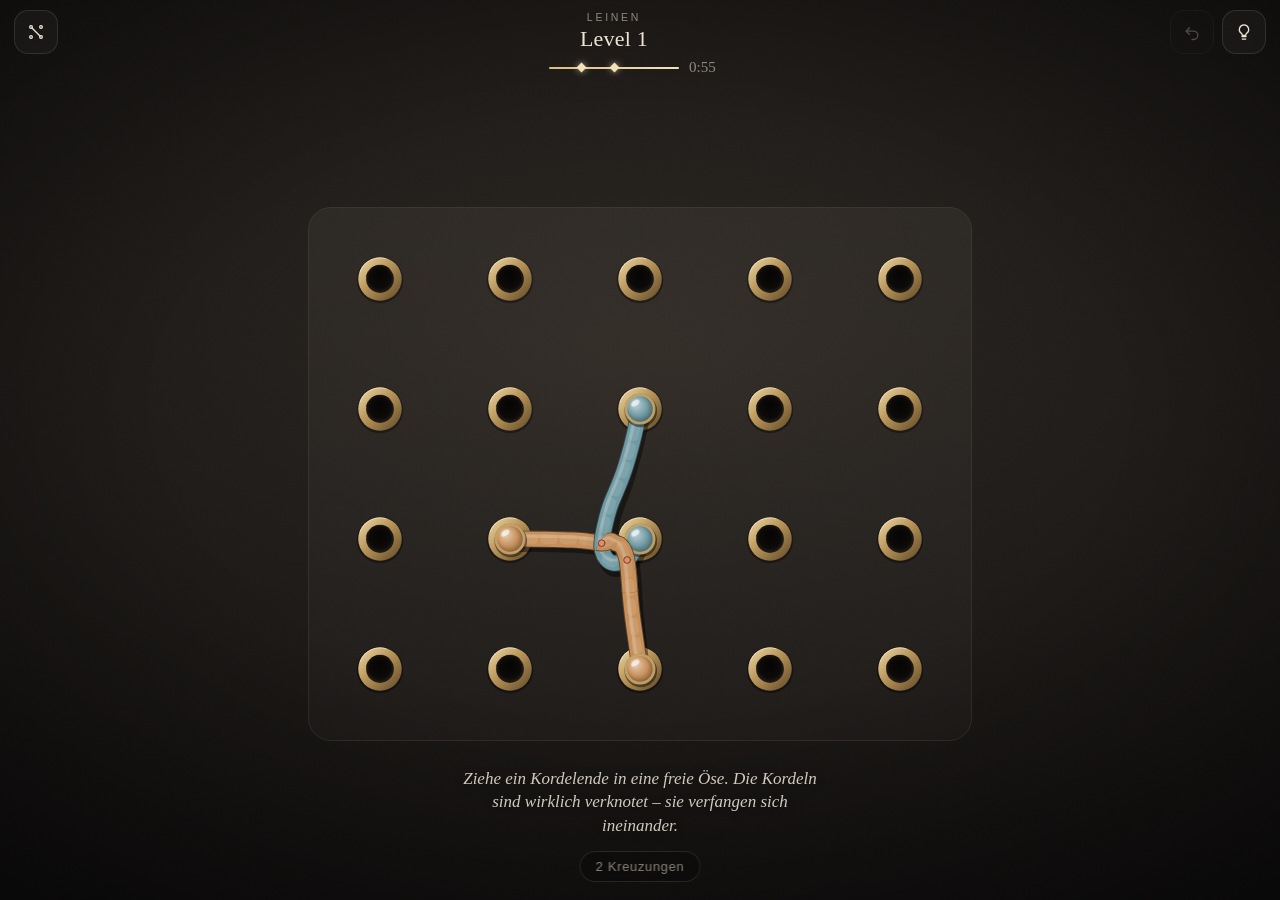
==== commit 59992d54: "Knoten: all 60 levels regenerated with the final rope physics Every level was knotted with the rope " ====
--- a/knoten/index.html
+++ b/knoten/index.html
@@ -546,7 +546,7 @@
   else root.Rope = API;
 })(typeof window !== "undefined" ? window : globalThis);
 
-window.KNOTEN_LEVELS = [{"c":4,"h":5,"k":"8,5;9,10|0,b4,0,j,b2,f,1c,b0,k,25,ay,q,2y,av,w,3r,at,13,4k,ar,1a,59,am,16,5k,ae,p,5j,a1,g,5j,9n,f,5j,99,f,5j,8u,f,5j,8g,f,5j,82,f,5j,7o,f,5j,7a,f,5k,6v,f,5k,6h,f,5k,63,f,5k,5p,f,5k,5k,0,5k,b4,0,59,b4,f,4u,av,f,4o,af,f,4p,a1,o,4w,9t,11,5a,9p,19,5p,9r,1a,64,9u,15,6i,9y,11,6w,a2,x,7b,a5,t,7p,a9,q,84,ad,o,8i,ag,l,8x,ak,j,9b,ao,i,9q,ar,g,a4,av,g,aj,az,f,ay,b2,f,b4,b4,0","m":2,"t":55,"s":[[1,1,4,[[0.42,2],[0.38,1.82],[0.27,1.68],[0.1,1.59],[-0.08,1.59],[-0.25,1.66],[-0.37,1.8],[-0.42,1.98],[-0.39,2.16],[-0.28,2.31],[-0.12,2.4],[0.06,2.42],[0.23,2.35],[0.36,2.22],[0.42,2.04],[0.4,1.86],[0.3,1.7],[0.14,1.6],[-0.04,1.58],[-0.22,1.64],[-0.35,1.77],[-0.42,1.94],[-0.4,2.12],[-0.31,2.28],[-0.16,2.39],[0.02,2.42],[0.2,2.37],[0.34,2.25],[0.41,2.08],[0.41,1.9],[0.32,1.73],[0.18,1.62],[0,1.58]]],[0,0,1,[]]]},{"c":4,"h":5,"k":"14,18;9,8;10,1|b4,go,0,b4,gq,f,b4,h0,f,b4,hb,f,b4,hl,f,b4,hv,f,b4,i6,f,b4,ig,f,b4,iq,f,b4,j1,f,b4,jb,f,b4,jl,f,b4,jw,f,b4,k6,f,b4,kg,f,b4,kr,f,b4,l1,f,b4,lb,f,b4,ll,f,b4,lw,f,b4,m6,f,b4,m8,0,5k,b4,0,5l,b0,f,5p,ap,f,5t,ae,f,5x,a3,f,5y,9s,f,5v,9h,g,5q,97,m,5l,8z,v,5b,8v,14,4x,8v,1b,4h,91,1a,40,99,15,3j,9h,11,32,9p,x,2l,9w,t,24,a4,q,1n,ac,n,16,ak,k,p,as,h,9,b0,f,0,b4,0,b4,b4,0,aj,az,f,9r,at,i,8z,an,n,87,ah,s,7e,ab,y,6m,a4,14,5u,9y,1a,55,9r,z,4r,9b,i,4t,8i,f,4v,7p,f,4y,6x,f,50,64,f,53,5c,f,55,4j,f,58,3q,f,5b,2y,f,5d,25,f,5g,1c,f,5i,k,f,5k,0,0","m":2,"t":55,"s":[[1,1,6,[[1.58,2],[1.62,2.17],[1.72,2.32],[1.88,2.4],[2.06,2.42],[2.23,2.35],[2.35,2.23],[2.42,2.06],[2.4,1.88],[2.32,1.72],[2.17,1.62],[2,1.58]]],[2,0,4,[]]]},{"c":4,"h":5,"k":"19,10;12,16;11,7|go,m8,0,gl,lo,f,gg,ky,f,gc,k7,f,g8,jh,f,g3,iq,f,fz,hz,g,fv,h9,h,fq,gi,i,fm,fs,l,fi,f1,n,fd,eb,r,f9,dk,v,f5,cu,10,f0,c4,15,ew,bd,1a,eq,aq,10,e9,ag,h,df,aj,f,ck,ar,f,bp,az,f,b4,b4,0,0,go,0,0,gq,f,0,h0,f,0,hb,f,0,hl,f,0,hv,f,0,i6,f,0,ig,f,0,iq,f,0,j1,f,0,jb,f,0,jl,f,0,jw,f,0,k6,f,0,kg,f,0,kr,f,0,l1,f,0,lb,f,0,ll,f,0,lw,f,0,m6,f,0,m8,0,go,b4,0,gh,b5,f,g4,b8,f,fq,bb,f,fc,be,f,ey,bh,f,ek,bh,f,e7,be,m,dx,b8,w,dt,ax,17,dv,ag,1b,e3,9y,18,ed,9i,13,en,91,z,ex,8k,v,f6,84,s,fg,7n,p,fq,76,m,g0,6q,j,g9,69,h,gj,5s,f,go,5k,0","m":2,"t":55,"s":[[2,1,14,[[2.3,1.7],[2.14,1.6],[1.96,1.58],[1.78,1.64],[1.65,1.77],[1.58,1.94],[1.6,2.13],[1.69,2.29],[1.85,2.39],[2.03,2.42],[2.21,2.37],[2.34,2.24],[2.41,2.07],[2.4,1.89],[2.32,1.72],[2.17,1.61],[1.99,1.58],[1.81,1.63],[1.67,1.75],[1.59,1.91],[1.59,2.1],[1.67,2.27],[1.82,2.38],[2,2.42]]],[0,1,15,[]]]},{"c":4,"h":5,"k":"14,10;15,11;8,9|b4,go,0,at,gf,f,ab,g0,g,9t,fl,k,9a,f6,o,8s,eq,r,8a,eb,w,7s,dw,10,7a,dh,15,6s,d2,1a,6g,cm,15,6e,cb,r,6m,c2,f,72,bs,f,7m,bq,f,85,bm,f,8o,bj,f,98,bg,f,9r,bc,f,ab,b9,f,au,b6,f,b4,b4,0,go,go,0,go,gm,f,go,gc,f,go,g1,f,go,fr,f,go,fh,f,go,f6,f,go,ew,f,go,em,f,go,eb,f,go,e1,f,go,dr,f,go,dg,f,go,d6,f,go,cw,f,go,cl,f,go,cb,f,go,c1,f,go,br,f,go,bg,f,go,b6,f,go,b4,0,0,b4,0,c,b8,f,w,be,f,1g,bk,f,20,br,f,2k,bx,f,34,c4,f,3n,ca,f,47,cg,f,4r,cn,f,5b,ct,f,5v,d0,f,6f,d5,f,6u,d1,f,74,cs,i,7a,cl,r,7a,cc,12,72,c0,19,6q,bm,18,6a,bd,v,5t,b7,f,5k,b4,0","m":3,"t":70,"s":[[2,1,6,[[1.58,2],[1.62,2.17],[1.72,2.32],[1.88,2.4],[2.06,2.42],[2.23,2.35],[2.35,2.23],[2.42,2.06],[2.4,1.88],[2.32,1.72],[2.17,1.62],[2,1.58]]],[0,0,5,[[2,1.42],[1.82,1.38],[1.68,1.27],[1.59,1.11],[1.59,0.93],[1.66,0.76],[1.79,0.64],[1.96,0.58],[2.14,0.61],[2.3,0.7],[2.39,0.86],[2.42,1.04],[2.36,1.21],[2.24,1.34],[2.07,1.41],[1.89,1.41],[1.73,1.32],[1.62,1.18],[1.58,1]]],[2,1,12,[]]]},{"c":4,"h":5,"k":"7,2;10,9;4,8|go,5k,0,gk,5g,f,ga,56,f,g0,4w,f,fq,4m,f,fg,4c,f,f6,42,f,ev,3r,f,el,3h,f,eb,37,f,e1,2x,f,dr,2n,f,dh,2d,f,d7,23,f,cw,1s,f,cm,1i,f,cc,18,f,c2,y,f,bs,o,f,bi,e,f,b7,3,f,b4,0,0,b4,b4,0,as,b1,f,a8,aw,f,9n,aq,f,93,al,f,8j,ag,f,7z,ab,f,7f,a6,f,6u,a0,f,6a,9v,f,5q,9q,f,56,9l,f,4m,9f,f,41,9c,f,3j,9i,k,39,9t,x,3d,aa,19,3r,ar,18,49,ay,10,4s,b0,p,5a,b3,f,5k,b4,0,0,5k,0,8,5s,f,m,65,g,z,6i,j,1d,6v,m,1r,78,p,24,7l,t,2i,7y,x,2w,8b,11,39,8o,16,3n,91,1b,3y,9f,1c,45,9t,16,46,a2,w,41,a7,k,3n,af,f,30,al,f,2c,ap,f,1o,au,f,10,ay,f,d,b2,f,0,b4,0","m":3,"t":70,"s":[[1,1,12,[[0.42,2],[0.38,1.83],[0.28,1.68],[0.12,1.6],[-0.06,1.58],[-0.23,1.65],[-0.35,1.77],[-0.42,1.94],[-0.4,2.12],[-0.32,2.28],[-0.17,2.38],[0,2.42]]],[2,0,13,[[0,2.58],[0.18,2.62],[0.32,2.73],[0.41,2.89],[0.41,3.07],[0.34,3.24],[0.21,3.36],[0.04,3.42],[-0.14,3.39],[-0.3,3.3],[-0.39,3.14],[-0.42,2.96],[-0.36,2.79],[-0.24,2.66],[-0.07,2.59],[0.11,2.59],[0.27,2.68],[0.38,2.82],[0.42,3]]],[1,1,5,[]]]},{"c":4,"h":5,"k":"12,13;9,5;7,2;14,15|0,go,0,k,gp,f,1g,gq,h,2c,gs,m,38,gt,q,44,gv,v,50,gw,10,5w,gy,15,6s,gz,1b,7o,h1,1g,8h,gy,1h,8z,gm,16,92,gc,u,8v,g4,m,8m,fy,g,8a,fq,f,7u,fq,f,7b,fy,f,6t,g5,f,6b,gd,f,5t,gk,f,5k,go,0,5k,b4,0,5k,b2,f,5k,as,f,5k,ah,f,5k,a7,f,5k,9x,f,5k,9m,f,5k,9c,f,5k,92,f,5k,8r,f,5k,8h,f,5k,87,f,5k,7w,f,5k,7m,f,5k,7c,f,5k,71,f,5k,6r,f,5k,6h,f,5k,67,f,5k,5w,f,5k,5m,f,5k,5k,0,go,5k,0,gk,5g,f,ga,56,f,g0,4w,f,fq,4m,f,fg,4c,f,f6,42,f,ev,3r,f,el,3h,f,eb,37,f,e1,2x,f,dr,2n,f,dh,2d,f,d7,23,f,cw,1s,f,cm,1i,f,cc,18,f,c2,y,f,bs,o,f,bi,e,f,b7,3,f,b4,0,0,b4,go,0,al,gs,f,9r,gy,f,8x,h3,f,8a,gt,j,80,ge,x,8d,fz,1c,8x,fs,1j,9i,fu,1f,a3,fx,1b,an,fz,16,b8,g1,12,bs,g4,z,cd,g6,v,cx,g8,s,di,gb,p,e3,gd,n,en,gg,k,f8,gi,i,ft,gk,g,gd,gn,f,go,go,0","m":3,"t":70,"s":[[0,0,18,[[1.58,3],[1.62,2.83],[1.72,2.68],[1.88,2.6],[2.06,2.58],[2.23,2.65],[2.35,2.77],[2.42,2.94],[2.4,3.12],[2.32,3.28],[2.17,3.38],[2,3.42]]],[3,1,17,[[1.42,3],[1.38,3.18],[1.27,3.32],[1.11,3.41],[0.93,3.41],[0.76,3.34],[0.64,3.21],[0.58,3.04],[0.61,2.86],[0.7,2.7],[0.86,2.61],[1.04,2.58],[1.21,2.64],[1.34,2.76],[1.41,2.93],[1.41,3.11],[1.32,3.27],[1.18,3.38],[1,3.42]]],[0,0,10,[]]]},{"c":4,"h":5,"k":"19,18;11,13;0,1;10,14|go,m8,0,gh,m0,f,g5,ln,f,fu,l9,h,fi,kv,j,f6,ki,l,eu,k4,o,ej,jr,r,e7,jd,u,dv,iz,y,dj,im,11,d8,i8,16,cv,hv,19,ch,hm,17,c4,hh,w,bw,hr,f,bj,ig,f,bh,ja,f,bd,k4,f,b9,ky,f,b6,ls,f,b4,m8,0,go,b4,0,ga,bb,f,fq,bl,f,f6,bv,g,em,c5,h,e2,cf,l,di,co,p,cz,cy,v,cg,d8,12,bx,dh,1a,bd,dr,17,au,e0,z,ab,ea,s,9s,ej,n,98,et,j,8p,f3,g,85,fd,f,7l,fn,f,71,fx,f,6h,g7,f,5y,gh,f,5k,go,0,0,0,0,2,0,f,c,0,f,n,0,f,x,0,f,17,0,f,1i,0,f,1s,0,f,22,0,f,2d,0,f,2n,0,f,2x,0,f,38,0,f,3i,0,f,3s,0,f,43,0,f,4d,0,f,4n,0,f,4x,0,f,58,0,f,5i,0,f,5k,0,0,b4,b4,0,b7,bd,f,bb,bt,f,bg,ca,f,bl,cq,f,bq,d7,f,bv,dn,f,bz,e4,f,c3,ek,f,c8,f1,f,cc,fh,f,ch,fy,f,cl,ge,f,cq,gv,f,cu,hb,f,cu,hs,f,cn,i7,g,cd,ig,t,bw,ib,19,ba,ht,15,b4,h3,g,b4,go,0","m":4,"t":80,"s":[[1,1,15,[]],[3,1,17,[[2,3.58],[2.17,3.62],[2.32,3.72],[2.4,3.88],[2.42,4.06],[2.35,4.23],[2.23,4.35],[2.06,4.42],[1.88,4.4],[1.72,4.32],[1.62,4.17],[1.58,4]]],[0,0,13,[[1.42,4],[1.38,3.82],[1.27,3.68],[1.1,3.59],[0.92,3.59],[0.75,3.66],[0.63,3.8],[0.58,3.98],[0.61,4.16],[0.72,4.31],[0.88,4.4],[1.06,4.42],[1.23,4.35],[1.36,4.22],[1.42,4.04],[1.4,3.86],[1.3,3.7],[1.14,3.6],[0.96,3.58],[0.78,3.64],[0.65,3.77],[0.58,3.94],[0.6,4.12],[0.69,4.28],[0.84,4.39],[1.02,4.42],[1.2,4.37],[1.34,4.25],[1.41,4.08],[1.41,3.9],[1.32,3.73],[1.18,3.62],[1,3.58]]],[3,0,16,[]]]},{"c":4,"h":5,"k":"9,5;15,17;18,13;1,2|5k,b4,0,5m,av,f,5q,ae,f,5u,9x,g,5y,9g,h,63,8z,j,67,8i,l,6b,81,n,6f,7k,q,6j,73,s,6n,6n,w,6r,66,z,6v,5p,13,6z,58,17,72,4s,1b,70,4b,1b,6s,3y,15,6k,3s,s,67,3v,f,5q,48,f,5m,53,f,5k,5k,0,go,go,0,ga,gv,f,fq,h5,f,f6,he,f,em,ho,f,e2,hy,f,di,i8,f,cy,ii,f,ce,ir,g,bu,j1,i,bb,jb,l,ar,jk,q,a8,ju,w,9p,k3,13,96,kd,1a,8m,kn,15,83,kx,y,7k,l7,r,71,lh,m,6h,lr,i,5y,m1,f,5k,m8,0,b4,m8,0,b0,m5,f,aq,lv,f,af,ll,f,a5,lb,f,9u,l2,f,9j,ks,f,99,ki,f,8z,k8,f,8p,jx,f,8f,jn,f,85,jd,f,7v,j2,f,7l,is,f,7b,ii,f,71,i7,f,6r,hx,f,6h,hn,f,67,hc,f,5x,h2,f,5n,gs,f,5k,go,0,5k,0,0,5l,l,f,5n,1h,m,5p,2e,v,5r,3a,14,5w,45,1a,68,4o,10,6j,4o,l,6z,4h,g,7b,45,f,7n,3s,f,7z,3f,f,8b,32,f,8n,2p,f,8z,2c,f,9b,1z,f,9n,1m,f,9z,19,f,aa,w,f,am,j,f,ay,6,f,b4,0,0","m":4,"t":80,"s":[[1,1,19,[]],[3,1,6,[[1.3,0.7],[1.4,0.86],[1.42,1.04],[1.36,1.22],[1.23,1.35],[1.06,1.42],[0.88,1.4],[0.72,1.31],[0.61,1.16],[0.58,0.98],[0.63,0.8],[0.75,0.66],[0.92,0.59],[1.1,0.59],[1.27,0.68],[1.38,0.82],[1.42,1]]],[0,0,2,[[1,0.42],[0.83,0.38],[0.68,0.28],[0.6,0.12],[0.58,-0.06],[0.65,-0.23],[0.77,-0.35],[0.94,-0.42],[1.12,-0.4],[1.28,-0.32],[1.38,-0.17],[1.42,0]]],[3,0,11,[]]]},{"c":4,"h":6,"k":"9,8;13,12;5,0;14,17|5k,b4,0,5k,bc,f,5k,br,f,5k,c6,f,5k,cl,f,5k,d0,f,5k,df,f,5k,du,f,5k,e9,f,5k,eo,f,5g,f0,k,5c,f9,v,57,fb,1c,4p,f1,1p,42,ej,1l,3f,e0,1d,2t,dh,15,27,cz,z,1k,cg,s,y,bx,l,c,be,f,0,b4,0,5k,go,0,5h,go,f,55,go,f,4u,go,f,4j,gp,f,49,gp,f,3z,gp,f,3p,gp,f,3f,gp,f,35,gp,f,2u,gp,f,2k,gp,f,2a,gp,f,20,gp,f,1q,gp,f,1g,gp,f,16,go,f,w,go,f,m,go,f,c,go,f,2,go,f,0,go,0,5k,5k,0,5g,5g,f,56,56,f,4w,4w,f,4m,4m,f,4c,4c,f,42,42,f,3r,3r,f,3h,3h,f,37,37,f,2x,2x,f,2n,2n,f,2d,2d,f,23,23,f,1s,1s,f,1i,1i,f,18,18,f,y,y,f,o,o,f,e,e,f,3,3,f,0,0,0,b4,go,0,ao,gi,f,a0,g8,h,9d,fz,k,8p,fp,o,81,fg,s,7d,f6,x,6p,ex,12,62,eo,17,5d,ef,1a,4s,ei,x,4g,f3,r,4j,fu,10,4p,gk,19,4t,hb,15,4x,i2,10,51,it,v,55,jk,r,59,kb,n,5d,l1,j,5i,ls,f,5k,m8,0","m":4,"t":80,"s":[[3,0,16,[[0.38,2.19],[0.26,2.33],[0.09,2.41],[-0.09,2.41],[-0.26,2.33],[-0.37,2.19],[-0.42,2.01],[-0.39,1.83],[-0.28,1.68],[-0.12,1.6],[0.07,1.59],[0.24,1.65],[0.36,1.79],[0.42,1.96],[0.39,2.15],[0.29,2.3],[0.14,2.4],[-0.05,2.42],[-0.22,2.36],[-0.35,2.23],[-0.42,2.06],[-0.4,1.88],[-0.31,1.72],[-0.16,1.61],[0.02,1.58],[0.2,1.63],[0.34,1.75],[0.41,1.92],[0.41,2.1],[0.32,2.27],[0.18,2.38],[0,2.42]]],[0,0,18,[[0.19,3.62],[0.33,3.74],[0.41,3.9],[0.41,4.08],[0.34,4.25],[0.2,4.37],[0.03,4.42],[-0.15,4.39],[-0.3,4.29],[-0.4,4.14],[-0.42,3.96],[-0.36,3.79],[-0.24,3.65],[-0.07,3.59],[0.11,3.59],[0.27,3.68],[0.38,3.82],[0.42,4]]],[3,0,14,[[1.58,4],[1.62,4.17],[1.72,4.32],[1.88,4.4],[2.06,4.42],[2.23,4.35],[2.35,4.23],[2.42,4.06],[2.4,3.88],[2.32,3.72],[2.17,3.62],[2,3.58]]],[0,0,4,[]]]},{"c":4,"h":6,"k":"22,23;14,18;10,0;2,1;21,17|b4,rs,0,b6,rs,f,bg,rs,f,br,rs,f,c1,rs,f,cb,rs,f,cm,rs,f,cw,rs,f,d6,rs,f,dh,rs,f,dr,rs,f,e1,rs,f,ec,rs,f,em,rs,f,ew,rs,f,f7,rs,f,fh,rs,f,fr,rs,f,g1,rs,f,gc,rs,f,gm,rs,f,go,rs,0,b4,go,0,av,gz,f,ag,hi,f,a1,i0,f,9l,ii,f,96,j0,f,8r,jj,f,8c,k1,f,7x,kj,f,7i,l2,f,75,ll,f,73,m5,f,78,mh,v,7l,mk,17,83,mj,19,8k,mh,13,91,mg,x,9h,me,s,9y,mc,o,af,mb,j,aw,m9,f,b4,m8,0,b4,b4,0,au,ag,f,ai,9l,f,a6,8q,f,9u,7v,f,9i,71,f,96,66,f,8u,5b,f,8i,4h,f,86,3m,f,7u,2r,f,7i,1w,f,76,11,f,6u,6,f,6f,-o,f,5i,-13,f,4j,-v,f,3l,-p,f,2n,-i,f,1o,-c,f,q,-5,f,0,0,0,b4,0,0,ay,-1,f,al,-2,f,a8,-4,g,9v,-5,h,9i,-7,j,95,-8,l,8s,-9,n,8g,-9,q,83,-a,u,7r,-a,x,7e,-b,11,72,-b,16,6p,-a,19,6d,-8,19,63,-6,14,5v,-5,x,5p,-3,p,5p,-1,g,5i,-5,f,5k,1,f,5k,0,0,5k,rs,0,5n,rl,f,5u,r8,f,60,qu,f,66,qh,f,6d,q3,f,6j,pp,f,6q,pc,f,6w,oy,f,73,ol,f,79,o7,f,7f,nt,f,7m,ng,f,7s,n2,f,7y,mp,f,80,ma,f,7y,lx,m,7r,lp,10,75,ln,1b,6h,lt,11,5w,m3,f,5k,m8,0","m":5,"t":90,"s":[[3,0,4,[[0.42,0],[0.38,-0.18],[0.27,-0.32],[0.1,-0.41],[-0.08,-0.41],[-0.25,-0.34],[-0.37,-0.2],[-0.42,-0.03],[-0.39,0.15],[-0.29,0.31],[-0.13,0.4],[0.05,0.42],[0.23,0.35],[0.35,0.23],[0.42,0.05],[0.4,-0.13],[0.31,-0.29],[0.15,-0.39],[-0.03,-0.42],[-0.2,-0.37],[-0.34,-0.25],[-0.41,-0.08],[-0.41,0.1],[-0.32,0.27],[-0.18,0.38],[0,0.42]]],[2,1,15,[]],[1,1,16,[[1.42,4],[1.38,4.18],[1.26,4.33],[1.09,4.41],[0.91,4.41],[0.74,4.33],[0.62,4.18],[0.58,4],[0.62,3.82],[0.74,3.67],[0.91,3.59],[1.09,3.59],[1.26,3.67],[1.38,3.82],[1.42,4],[1.38,4.18],[1.26,4.33],[1.09,4.41],[0.91,4.41],[0.74,4.33],[0.62,4.18],[0.58,4]]],[4,0,13,[[1.81,3.38],[1.99,3.42],[2.16,3.39],[2.31,3.28],[2.4,3.13],[2.42,2.95],[2.36,2.78],[2.23,2.65],[2.06,2.59],[1.89,2.6],[1.73,2.68],[1.62,2.82],[1.58,3]]],[1,0,21,[]]]},{"c":4,"h":6,"k":"9,4;22,23;6,15;21,20;10,11|5k,b4,0,5g,b0,f,56,aq,f,4w,ag,f,4m,a6,f,4c,9w,f,42,9m,f,3r,9b,f,3h,91,f,37,8r,f,2x,8h,f,2n,87,f,2d,7x,f,23,7n,f,1s,7c,f,1i,72,f,18,6s,f,y,6i,f,o,68,f,e,5y,f,3,5n,f,0,5k,0,b4,rs,0,an,rq,f,9x,rm,f,96,rj,f,8f,rh,f,7w,rw,f,7n,sb,s,7y,so,19,8k,sw,1d,98,st,19,9v,sq,15,ai,sn,11,b5,sj,y,bt,sg,v,cg,sd,s,d3,sa,p,dq,s7,m,ee,s3,k,f1,s0,i,fo,rx,g,gc,ru,f,go,rs,0,b4,5k,0,bb,5y,f,bk,6j,f,bu,73,f,c3,7n,g,cd,87,j,cm,8r,n,cv,9b,s,d5,9u,y,de,ae,16,dn,ay,1a,dx,bh,13,e6,bz,w,eh,ci,q,er,d2,l,f1,dl,i,fb,e4,g,fm,eo,f,fw,f7,f,g6,fr,f,gh,gb,f,go,go,0,5k,rs,0,60,rq,f,6o,rm,s,7c,rj,16,80,rn,1c,8j,rz,15,8o,s9,s,8i,si,j,8a,sv,f,7v,t3,f,78,sz,f,6j,sv,f,5u,sr,f,55,sn,f,4h,sj,f,3s,sf,f,34,sb,f,2f,s7,f,1q,s2,f,12,ry,f,d,ru,f,0,rs,0,b4,b4,0,b6,b4,f,bg,b3,f,br,b2,f,c1,b1,f,cb,b0,f,cm,az,f,cw,az,f,d6,ay,f,dh,ax,f,dr,aw,f,e1,aw,f,ec,ax,f,em,ay,f,ew,az,f,f7,b0,f,fh,b1,f,fr,b1,f,g1,b2,f,gc,b3,f,gm,b4,f,go,b4,0","m":5,"t":90,"s":[[3,0,18,[[1.58,5],[1.62,4.82],[1.73,4.68],[1.9,4.59],[2.08,4.59],[2.25,4.66],[2.37,4.8],[2.42,4.98],[2.39,5.16],[2.28,5.31],[2.12,5.4],[1.94,5.42],[1.77,5.35],[1.64,5.22],[1.58,5.04],[1.6,4.86],[1.7,4.7],[1.86,4.6],[2.04,4.58],[2.22,4.64],[2.35,4.77],[2.42,4.94],[2.4,5.12],[2.31,5.28],[2.16,5.39],[1.98,5.42],[1.8,5.37],[1.66,5.25],[1.59,5.08],[1.59,4.9],[1.68,4.73],[1.82,4.62],[2,4.58]]],[2,1,7,[]],[1,1,21,[[2.3,4.3],[2.39,4.15],[2.42,3.97],[2.37,3.8],[2.25,3.66],[2.09,3.59],[1.91,3.59],[1.75,3.66],[1.63,3.8],[1.58,3.97],[1.61,4.15],[1.7,4.3]]],[1,1,17,[[1.7,4.3],[1.6,4.14],[1.58,3.96],[1.64,3.78],[1.77,3.65],[1.94,3.58],[2.12,3.6],[2.28,3.69],[2.39,3.84],[2.42,4.02],[2.37,4.2],[2.25,4.34],[2.08,4.41],[1.9,4.41],[1.73,4.32],[1.62,4.18],[1.58,4]]],[3,1,19,[]]]},{"c":4,"h":6,"k":"21,18;14,20;9,5;6,7;23,22|5k,rs,0,5n,rk,f,5r,r4,j,5w,qp,o,61,qa,u,65,pv,10,6a,pg,17,6e,p0,1a,6i,ok,17,6p,o6,12,6x,nt,w,78,ni,q,7k,n9,k,7y,n2,h,8c,mv,f,8r,mr,f,97,mn,f,9m,mk,f,a2,mg,f,ah,md,f,ax,ma,f,b4,m8,0,b4,go,0,av,ha,f,aj,i2,g,a8,iu,j,9w,jm,n,9l,ke,r,9a,l5,w,8y,lx,12,8n,mo,19,8a,nf,17,7v,o2,w,7b,ol,l,6l,oy,f,5u,p8,f,53,pk,f,4c,pw,f,3l,q7,f,2u,qj,f,23,qv,f,1c,r7,f,l,rj,f,0,rs,0,5k,b4,0,5v,av,f,6c,ag,h,6t,a1,l,7b,9m,p,7s,97,u,89,8t,y,8r,8e,13,98,7z,19,9o,7k,1d,9x,75,18,a0,6u,y,9w,6p,m,9o,6j,f,9b,6b,f,8p,67,f,85,63,f,7k,5z,f,70,5u,f,6f,5q,f,5v,5m,f,5k,5k,0,b4,5k,0,ar,5o,f,a7,5u,t,9n,62,17,97,6j,19,92,70,w,9c,7d,j,9u,7k,f,ad,7g,f,av,7b,f,bd,75,f,bw,70,f,ce,6u,f,cw,6p,f,de,6j,f,dw,6e,f,ee,68,f,ew,63,f,ff,5y,f,fx,5s,f,gf,5n,f,go,5k,0,go,rs,0,gm,rs,f,gc,rs,f,g1,rs,f,fr,rs,f,fh,rs,f,f6,rs,f,ew,rs,f,em,rs,f,eb,rs,f,e1,rs,f,dr,rs,f,dg,rs,f,d6,rs,f,cw,rs,f,cl,rs,f,cb,rs,f,c1,rs,f,br,rs,f,bg,rs,f,b6,rs,f,b4,rs,0","m":5,"t":90,"s":[[0,0,13,[[1.81,3.38],[1.67,3.26],[1.59,3.1],[1.59,2.92],[1.66,2.75],[1.8,2.63],[1.97,2.58],[2.15,2.61],[2.3,2.71],[2.4,2.86],[2.42,3.04],[2.36,3.21],[2.24,3.35],[2.07,3.41],[1.89,3.41],[1.73,3.32],[1.62,3.18],[1.58,3]]],[1,1,10,[]],[3,0,1,[[1.3,1.7],[1.39,1.85],[1.42,2.03],[1.37,2.2],[1.26,2.33],[1.1,2.41],[0.92,2.41],[0.76,2.35],[0.64,2.22],[0.58,2.05],[0.6,1.88],[0.69,1.72],[0.83,1.62],[1,1.58]]],[2,0,2,[[1,0.42],[1.18,0.38],[1.32,0.27],[1.41,0.1],[1.41,-0.08],[1.34,-0.25],[1.2,-0.37],[1.02,-0.42],[0.84,-0.39],[0.69,-0.28],[0.6,-0.12],[0.58,0.06],[0.65,0.23],[0.78,0.36],[0.96,0.42],[1.14,0.4],[1.3,0.3],[1.4,0.14],[1.42,-0.04],[1.36,-0.22],[1.23,-0.35],[1.06,-0.42],[0.88,-0.4],[0.72,-0.31],[0.61,-0.16],[0.58,0.02],[0.63,0.2],[0.75,0.34],[0.92,0.41],[1.1,0.41],[1.27,0.32],[1.38,0.18],[1.42,0]]],[3,0,3,[]]]},{"c":4,"h":6,"k":"20,21;6,7;5,10;19,23;9,13|0,rs,0,2,rs,f,c,rs,f,n,rs,f,x,rs,f,17,rs,f,1i,rs,f,1s,rs,f,22,rs,f,2d,rs,f,2n,rs,f,2x,rs,f,38,rs,f,3i,rs,f,3s,rs,f,43,rs,f,4d,rs,f,4n,rs,f,4x,rs,f,58,rs,f,5i,rs,f,5k,rs,0,b4,5k,0,ar,5z,f,a6,6n,p,9m,7b,10,91,80,19,8j,8q,10,8j,9g,w,8y,9v,18,9l,9t,1c,a6,9g,1a,ar,94,17,bb,8s,13,bv,8g,z,cf,83,w,d0,7r,s,dk,7f,q,e4,73,n,eo,6r,l,f9,6f,i,ft,63,h,gd,5q,f,go,5k,0,5k,5k,0,5q,5o,f,63,5x,f,6f,66,f,6s,6f,f,75,6n,f,7i,6w,f,7u,75,f,87,7e,f,8k,7n,f,8x,7w,f,98,85,f,9k,8d,f,9v,8l,f,a4,8v,f,a8,99,f,ad,9m,f,ak,9y,f,aq,ab,f,aw,ao,f,b2,b0,f,b4,b4,0,go,m8,0,go,ma,f,go,mk,f,go,mv,f,go,n5,f,go,nf,f,go,nq,f,go,o0,f,go,oa,f,go,ol,f,go,ov,f,go,p5,f,go,pg,f,go,pq,f,go,q0,f,go,qb,f,go,ql,f,go,qv,f,go,r5,f,go,rg,f,go,rq,f,go,rs,0,5k,b4,0,60,at,f,6q,ad,t,7f,9x,19,84,9h,1o,8s,95,1t,99,8z,1h,9e,90,10,9e,9c,k,9b,9u,f,8z,af,f,8n,b1,f,8c,bm,f,80,c7,f,7o,ct,f,7d,de,f,71,dz,f,6p,el,f,6e,f6,f,62,fr,f,5q,gd,f,5k,go,0","m":5,"t":95,"s":[[1,0,11,[[1.19,2.62],[1.01,2.58],[0.83,2.61],[0.69,2.72],[0.6,2.88],[0.58,3.06],[0.65,3.23],[0.77,3.35],[0.94,3.42],[1.12,3.4],[1.28,3.31],[1.39,3.17],[1.42,2.99],[1.38,2.81]]],[0,0,17,[]],[4,1,15,[[2.62,2.19],[2.74,2.33],[2.9,2.41],[3.08,2.41],[3.25,2.34],[3.37,2.2],[3.42,2.03],[3.39,1.85],[3.29,1.7],[3.14,1.6],[2.96,1.58],[2.79,1.64],[2.65,1.76],[2.59,1.93],[2.59,2.11],[2.68,2.27],[2.82,2.38],[3,2.42]]],[1,1,14,[[3,2.58],[3.17,2.62],[3.32,2.72],[3.4,2.88],[3.42,3.06],[3.35,3.23],[3.23,3.35],[3.06,3.42],[2.88,3.4],[2.72,3.32],[2.62,3.17],[2.58,3]]],[4,1,13,[]]]},{"c":4,"h":6,"k":"11,7;12,16;22,23;18,15;19,14;10,9|go,b4,0,go,b8,f,gq,bj,f,gr,bu,f,gt,c6,f,gu,ch,f,gw,cs,g,gx,d4,h,gv,de,m,gr,dm,u,gg,dq,15,g0,ds,1a,fh,dn,14,f9,cw,10,fh,bw,x,fo,ax,t,fu,9y,q,g1,8z,n,g7,80,k,ge,71,h,gl,62,f,go,5k,0,0,go,0,h,gc,f,17,fu,f,1x,fc,f,2n,et,f,3e,ef,f,3w,ee,m,43,eh,13,42,et,1j,3w,fc,1p,3k,fx,1k,38,gj,1e,2w,h4,19,2j,hq,15,27,ib,10,1v,ix,w,1j,ji,s,17,k4,p,v,kp,l,j,lb,i,6,lx,f,0,m8,0,b4,rs,0,b6,rs,f,bg,rs,f,br,rs,f,c1,rs,f,cb,rs,f,cm,rs,f,cw,rs,f,d6,rs,f,dh,rs,f,dr,rs,f,e1,rs,f,ec,rs,f,em,rs,f,ew,rs,f,f7,rs,f,fh,rs,f,fr,rs,f,g1,rs,f,gc,rs,f,gm,rs,f,go,rs,0,b4,m8,0,bd,lq,f,bp,l0,j,c2,ka,q,cf,jk,w,cs,iu,13,d4,i4,19,di,hd,1d,dv,gm,1g,e8,fv,1l,el,f5,1p,ez,ee,1u,fc,dn,1z,fr,d3,1u,g4,cv,1d,g5,cx,t,fz,df,f,g2,e5,f,g8,ev,f,ge,fk,f,gk,g9,f,go,go,0,go,m8,0,gl,m4,f,gb,lt,f,g2,li,f,ft,l7,f,fj,kw,f,fa,kk,f,f1,k9,f,er,jy,f,ei,jn,f,e9,jc,f,dz,j1,f,dq,iq,f,dh,if,f,d8,i4,f,cw,hv,f,ck,hn,f,c8,hf,f,bw,h7,f,bk,gz,f,b8,gr,f,b4,go,0,b4,b4,0,at,bb,f,aa,bm,f,9s,bx,f,99,c9,f,8r,ck,f,88,cv,f,7p,d6,f,77,di,g,6o,dt,h,66,e4,i,5n,ef,j,55,er,l,4m,f2,n,42,fa,q,3h,f7,w,36,en,1b,3g,ds,17,43,d1,x,4o,ca,o,59,bi,f,5k,b4,0","m":6,"t":115,"s":[[1,1,5,[[0.81,2.38],[0.99,2.42],[1.18,2.38],[1.32,2.27],[1.41,2.1],[1.41,1.91],[1.33,1.74],[1.19,1.62],[1,1.58],[0.82,1.62],[0.67,1.74],[0.59,1.9],[0.59,2.09],[0.67,2.26],[0.82,2.38],[1,2.42],[1.18,2.38],[1.33,2.26],[1.41,2.09],[1.41,1.91],[1.33,1.74],[1.18,1.62],[1,1.58]]],[5,0,8,[[0.38,2.81],[0.26,2.67],[0.09,2.59],[-0.09,2.59],[-0.26,2.67],[-0.37,2.81],[-0.42,2.99],[-0.39,3.17],[-0.28,3.32],[-0.12,3.4],[0.07,3.41],[0.24,3.35],[0.36,3.21],[0.42,3.04],[0.39,2.85],[0.29,2.7],[0.14,2.6],[-0.05,2.58],[-0.22,2.64],[-0.35,2.77],[-0.42,2.94],[-0.4,3.12],[-0.31,3.28],[-0.16,3.39],[0.02,3.42],[0.2,3.37],[0.34,3.25],[0.41,3.08],[0.41,2.9],[0.32,2.73],[0.18,2.62],[0,2.58]]],[1,0,2,[]],[0,1,13,[[3,2.58],[2.82,2.62],[2.68,2.73],[2.59,2.89],[2.59,3.07],[2.66,3.24],[2.79,3.36],[2.96,3.42],[3.14,3.39],[3.3,3.3],[3.39,3.14],[3.42,2.96],[3.36,2.79],[3.24,2.66],[3.07,2.59],[2.89,2.59],[2.73,2.68],[2.62,2.82],[2.58,3]]],[3,0,10,[[2.81,2.38],[2.67,2.26],[2.59,2.1],[2.59,1.92],[2.66,1.75],[2.8,1.63],[2.97,1.58],[3.15,1.61],[3.3,1.71],[3.4,1.86],[3.42,2.04],[3.36,2.21],[3.24,2.35],[3.07,2.41],[2.89,2.41],[2.73,2.32],[2.62,2.18],[2.58,2]]],[0,0,17,[]]]},{"c":4,"h":6,"k":"7,6;23,19;15,18;3,10;13,9;8,12|go,5k,0,gk,5z,f,gd,6o,g,g7,7d,j,g1,81,n,fu,8q,r,fo,9f,v,fh,a3,z,fb,as,13,f4,bg,18,ey,c5,1d,em,co,17,e8,cu,p,do,cd,f,dc,bf,f,d0,aj,f,co,9m,f,cc,8q,f,bz,7t,f,bn,6x,f,bb,61,f,b4,5k,0,go,rs,0,gd,rb,f,fw,ql,i,fe,pv,m,ex,p5,r,eg,of,w,dy,np,12,dh,mz,17,d0,m9,1d,cl,li,1d,cj,kz,y,cs,kp,l,d7,kk,f,dn,km,f,e2,ku,f,eg,l2,f,ev,la,f,f9,lh,f,fo,lp,f,g3,lx,f,gh,m4,f,go,m8,0,go,go,0,gi,g7,f,g8,fi,f,fy,et,f,fo,e4,f,ff,df,f,f5,cp,f,er,c4,f,ea,bs,v,dt,c7,1d,dn,d7,1f,dm,eb,1d,dm,ff,1c,dl,gi,1b,dk,hl,1a,dj,ip,19,di,js,19,dh,kv,18,da,lm,p,cj,lx,f,bn,m4,f,b4,m8,0,go,0,0,gh,e,f,g7,y,f,fx,1i,f,fn,22,f,fd,2n,f,f3,37,f,et,3r,f,ei,4b,f,e8,4v,f,dy,5f,h,do,5y,j,de,6i,n,d4,72,s,cu,7l,y,cl,84,16,ca,8n,1a,bz,96,14,br,9p,v,bj,a7,m,ba,aq,f,b4,b4,0,5k,go,0,5k,gm,f,5k,gc,f,5k,g1,f,5k,fr,f,5k,fh,f,5k,f6,f,5k,ew,f,5k,em,f,5k,eb,f,5k,e1,f,5k,dr,f,5k,dg,f,5k,d6,f,5k,cw,f,5k,cl,f,5k,cb,f,5k,c1,f,5k,br,f,5k,bg,f,5k,b6,f,5k,b4,0,0,b4,0,0,b6,f,0,bg,f,0,br,f,0,c1,f,0,cb,f,0,cm,f,0,cw,f,0,d6,f,0,dh,f,0,dr,f,0,e1,f,0,ec,f,0,em,f,0,ew,f,0,f7,f,0,fh,f,0,fr,f,0,g1,f,0,gc,f,0,gm,f,0,go,0","m":6,"t":110,"s":[[0,0,11,[[3,2.58],[2.82,2.62],[2.67,2.74],[2.59,2.91],[2.59,3.09],[2.67,3.26],[2.82,3.38],[3,3.42],[3.18,3.38],[3.33,3.26],[3.41,3.09],[3.41,2.91],[3.33,2.74],[3.18,2.62],[3,2.58]]],[1,0,14,[[2.3,4.3],[2.14,4.4],[1.96,4.42],[1.78,4.36],[1.65,4.23],[1.58,4.06],[1.6,3.87],[1.69,3.71],[1.85,3.61],[2.03,3.58],[2.21,3.63],[2.34,3.76],[2.41,3.93],[2.4,4.11],[2.32,4.28],[2.17,4.39],[1.99,4.42],[1.81,4.37],[1.67,4.25],[1.59,4.09],[1.59,3.9],[1.67,3.73],[1.82,3.62],[2,3.58]]],[3,1,2,[]],[2,1,7,[[2.81,2.38],[2.99,2.42],[3.18,2.38],[3.32,2.27],[3.41,2.1],[3.41,1.91],[3.33,1.74],[3.19,1.62],[3,1.58],[2.82,1.62],[2.67,1.74],[2.59,1.9],[2.59,2.09],[2.67,2.26],[2.82,2.38],[3,2.42],[3.18,2.38],[3.33,2.26],[3.41,2.09],[3.41,1.91],[3.33,1.74],[3.18,1.62],[3,1.58]]],[2,0,10,[[2.19,1.38],[2.33,1.26],[2.41,1.09],[2.41,0.9],[2.33,0.73],[2.18,0.62],[2,0.58],[1.81,0.62],[1.67,0.74],[1.59,0.91],[1.59,1.1],[1.67,1.26],[1.82,1.38],[2,1.42],[2.18,1.38],[2.33,1.26],[2.41,1.09],[2.41,0.9],[2.33,0.74],[2.18,0.62],[2,0.58],[1.82,0.62],[1.67,0.74],[1.59,0.91],[1.59,1.09],[1.67,1.26],[1.82,1.38],[2,1.42]]],[0,0,1,[]]]},{"c":4,"h":6,"k":"6,13;14,15;20,17;3,5;2,7;4,0|b4,5k,0,ag,5l,f,9l,5n,m,8q,5o,v,7w,5p,13,72,5q,1c,6a,5h,1k,5o,51,1h,58,4p,z,4q,4w,f,4i,5u,f,4m,6v,f,4q,7v,f,4t,8w,f,4x,9w,f,50,ax,f,54,by,f,57,cy,f,5b,dz,f,5e,ez,f,5i,g0,f,5k,go,0,b4,go,0,b6,go,f,bg,go,f,br,go,f,c1,go,f,cb,go,f,cm,go,f,cw,go,f,d6,go,f,dh,go,f,dr,go,f,e1,go,f,ec,go,f,em,go,f,ew,go,f,f7,go,f,fh,go,f,fr,go,f,g1,go,f,gc,go,f,gm,go,f,go,go,0,0,rs,0,4,ro,f,e,re,f,o,r4,f,y,qu,f,18,qk,f,1i,qa,f,1t,pz,f,23,pp,f,2d,pf,f,2n,p5,f,2x,ov,f,37,ol,f,3h,ob,f,3s,o0,f,42,nq,f,4c,ng,f,4m,n6,f,4w,mw,f,56,mm,f,5h,mb,f,5k,m8,0,go,0,0,ga,8,f,fq,i,f,f7,t,f,en,14,f,e3,1e,f,dk,1p,f,d0,1z,f,ch,2a,f,bx,2l,f,be,2v,f,av,36,f,ab,3g,f,9s,3r,f,99,42,f,8p,4d,f,87,4n,l,7q,4w,y,74,4w,1a,6g,4r,13,5u,4z,f,5k,5k,0,b4,0,0,ai,g,f,9l,13,f,8n,1r,f,7q,2e,f,6u,32,f,6k,3r,n,6v,40,18,7j,44,1f,8b,49,1c,91,4d,18,9s,4i,14,ai,4m,10,b8,4q,w,by,4u,t,co,4y,q,dd,52,n,e3,56,k,et,5a,i,fj,5e,g,g9,5i,f,go,5k,0,0,5k,0,o,5b,f,1r,4x,j,2t,4j,q,3v,44,w,4x,3q,13,5y,3b,1a,6x,33,1d,7i,3b,10,7j,3o,m,7d,45,g,72,4o,f,6w,57,f,6n,5o,m,5o,5t,x,4o,5g,19,3t,4h,13,2z,3h,x,24,2h,r,1a,1i,l,g,i,f,0,0,0","m":6,"t":115,"s":[[5,0,1,[[0.58,1],[0.62,0.82],[0.73,0.68],[0.89,0.59],[1.07,0.59],[1.24,0.66],[1.36,0.79],[1.42,0.96],[1.39,1.14],[1.3,1.3],[1.14,1.39],[0.96,1.42],[0.79,1.36],[0.66,1.24],[0.59,1.07],[0.59,0.89],[0.68,0.73],[0.82,0.62],[1,0.58]]],[5,1,10,[[0.7,0.7],[0.86,0.6],[1.05,0.58],[1.22,0.64],[1.36,0.78],[1.42,0.95],[1.4,1.14],[1.3,1.3],[1.14,1.4],[0.95,1.42],[0.78,1.36],[0.64,1.22],[0.58,1.05],[0.6,0.86],[0.7,0.7],[0.86,0.6],[1.05,0.58],[1.22,0.64],[1.36,0.78],[1.42,0.95],[1.4,1.14],[1.3,1.3]]],[0,0,8,[]],[3,1,6,[[2.58,1],[2.62,1.18],[2.74,1.33],[2.91,1.41],[3.09,1.41],[3.26,1.33],[3.38,1.18],[3.42,1],[3.38,0.82],[3.26,0.67],[3.09,0.59],[2.91,0.59],[2.74,0.67],[2.62,0.82],[2.58,1],[2.62,1.18],[2.74,1.33],[2.91,1.41],[3.09,1.41],[3.26,1.33],[3.38,1.18],[3.42,1],[3.38,0.82],[3.26,0.67],[3.09,0.59],[2.91,0.59],[2.74,0.67],[2.62,0.82],[2.58,1]]],[4,1,5,[[1.38,0.19],[1.42,0.01],[1.38,-0.17],[1.27,-0.32],[1.11,-0.4],[0.93,-0.41],[0.76,-0.34],[0.64,-0.21],[0.58,-0.03],[0.61,0.15],[0.71,0.3],[0.86,0.4],[1.05,0.42],[1.22,0.36],[1.35,0.23],[1.42,0.06],[1.4,-0.13],[1.31,-0.28],[1.16,-0.39],[0.98,-0.42],[0.8,-0.37],[0.66,-0.25],[0.59,-0.08],[0.59,0.1],[0.68,0.27],[0.82,0.38],[1,0.42]]],[5,1,0,[]]]},{"c":4,"h":6,"k":"18,19;11,10;9,2;1,6;15,7;0,4|b4,m8,0,b6,m8,f,bg,m8,f,br,m8,f,c1,m8,f,cb,m8,f,cm,m8,f,cw,m8,f,d6,m8,f,dh,m8,f,dr,m8,f,e1,m8,f,ec,m8,f,em,m8,f,ew,m8,f,f7,m8,f,fh,m8,f,fr,m8,f,g1,m8,f,gc,m8,f,gm,m8,f,go,m8,0,go,b4,0,gm,b5,f,gc,b9,f,g2,bd,f,fs,bg,f,fi,bk,f,f8,bo,f,ey,bs,f,en,bv,f,ed,bs,f,e2,bq,f,ds,bo,f,di,bm,f,d7,bk,f,cx,bh,f,cm,bf,f,cc,bd,f,c1,bb,f,br,b9,f,bh,b7,f,b6,b4,f,b4,b4,0,5k,b4,0,62,as,f,6r,ad,g,7f,9x,i,84,9i,k,8s,92,n,9h,8n,q,a5,87,u,au,7s,z,bi,7c,13,c7,6x,19,cv,6h,18,dd,60,s,dp,5d,g,dk,4l,f,d9,3v,f,cw,37,f,ci,2i,f,c5,1u,f,br,15,f,bd,h,f,b4,0,0,5k,0,0,56,8,f,4n,k,y,45,13,1b,3w,1r,11,49,28,l,52,2f,k,5u,2m,i,6l,2u,h,7d,31,g,85,38,f,8w,3f,f,9o,3m,f,ag,3t,f,b7,40,f,bz,47,f,cm,4i,f,cv,55,q,cm,5l,18,bx,5w,18,bc,5s,k,b4,5k,0,go,go,0,gf,g2,f,g4,f8,j,fs,ed,p,fg,dj,w,f4,cp,12,es,bu,19,eg,b1,14,e4,a8,z,ds,9f,t,dg,8m,o,d3,7s,j,cr,6z,f,cg,65,f,c6,5b,f,bv,4v,11,cm,4m,1g,dl,4r,1b,eg,4z,11,fa,57,q,g4,5f,f,go,5k,0,0,0,0,g,4,f,15,b,f,1u,i,f,2k,p,f,39,v,f,3y,12,f,4h,1b,f,4s,1h,r,4u,1p,15,4r,21,1e,4h,2e,1h,40,2r,1d,3j,32,17,33,3e,12,2m,3q,y,25,42,u,1o,4e,q,17,4q,m,q,52,i,9,5e,f,0,5k,0","m":7,"t":120,"s":[[4,1,3,[[2.3,0.3],[2.4,0.14],[2.42,-0.04],[2.36,-0.22],[2.23,-0.35],[2.06,-0.42],[1.88,-0.4],[1.72,-0.31],[1.61,-0.16],[1.58,0.02],[1.63,0.2],[1.75,0.34],[1.92,0.41],[2.1,0.41],[2.27,0.32],[2.38,0.18],[2.42,0]]],[4,0,7,[[2.19,1.38],[2.01,1.42],[1.84,1.39],[1.69,1.28],[1.6,1.13],[1.58,0.95],[1.64,0.78],[1.77,0.65],[1.94,0.59],[2.11,0.6],[2.27,0.68],[2.38,0.82],[2.42,1]]],[4,1,5,[[2.3,0.7],[2.14,0.6],[1.96,0.58],[1.79,0.64],[1.65,0.76],[1.59,0.93],[1.6,1.11],[1.68,1.28],[1.83,1.38],[2.01,1.42],[2.19,1.38],[2.33,1.26],[2.41,1.1],[2.41,0.91],[2.34,0.75],[2.2,0.63],[2.02,0.58],[1.84,0.61],[1.69,0.72],[1.6,0.88],[1.58,1.06],[1.65,1.23],[1.78,1.36],[1.95,1.42],[2.13,1.4],[2.29,1.3],[2.39,1.15],[2.42,0.97],[2.37,0.8],[2.25,0.66],[2.08,0.59],[1.89,0.59],[1.73,0.68],[1.62,0.82],[1.58,1]]],[2,0,3,[]],[3,0,8,[[0.42,0],[0.38,0.18],[0.27,0.32],[0.11,0.41],[-0.07,0.41],[-0.24,0.34],[-0.36,0.21],[-0.42,0.04],[-0.39,-0.14],[-0.3,-0.3],[-0.14,-0.39],[0.04,-0.42],[0.21,-0.36],[0.34,-0.24],[0.41,-0.07],[0.41,0.11],[0.32,0.27],[0.18,0.38],[0,0.42]]],[5,0,9,[[0,1.58],[0.18,1.62],[0.32,1.73],[0.41,1.9],[0.41,2.08],[0.34,2.25],[0.2,2.37],[0.02,2.42],[-0.16,2.39],[-0.31,2.28],[-0.4,2.12],[-0.42,1.94],[-0.35,1.77],[-0.22,1.64],[-0.04,1.58],[0.14,1.6],[0.3,1.7],[0.4,1.86],[0.42,2.04],[0.36,2.22],[0.23,2.35],[0.06,2.42],[-0.12,2.4],[-0.28,2.31],[-0.39,2.16],[-0.42,1.98],[-0.37,1.8],[-0.25,1.66],[-0.08,1.59],[0.1,1.59],[0.27,1.68],[0.38,1.82],[0.42,2]]],[3,1,16,[]]]},{"c":4,"h":6,"k":"13,10;11,2;14,15;7,6;8,4;23,22;9,18|5k,go,0,5n,gk,f,5x,ga,f,67,g0,f,6h,fq,f,6r,ff,f,71,f5,f,7b,ev,f,7k,ek,f,7v,eb,f,85,e1,f,8g,dr,f,8q,dh,f,90,d6,f,9b,cw,f,9l,cm,f,9v,cc,f,a6,c2,f,ag,bs,f,aq,bi,f,b0,b8,f,b4,b4,0,go,b4,0,gh,aq,f,g8,a6,f,fy,9l,f,fp,91,g,ff,8h,i,f6,7x,l,ew,7d,p,en,6u,v,ee,6b,12,e5,5r,1a,dv,57,17,dl,4p,z,db,46,s,d1,3n,n,cr,34,j,ch,2k,g,c6,20,f,bw,1h,f,bm,x,f,bb,e,f,b4,0,0,b4,go,0,b5,ha,j,b4,ia,19,b4,jf,11,bc,kg,k,bq,lb,f,c9,lm,v,cm,li,17,cy,l7,1a,d9,ku,16,dj,kh,11,du,k4,y,e5,jr,u,ef,je,r,eq,j1,p,f1,io,m,fc,ib,k,fm,hy,i,fx,hl,h,g8,h7,g,gj,gu,f,go,go,0,go,5k,0,gm,5k,f,gc,5k,f,g1,5l,f,fr,5l,f,fg,5m,f,f6,5m,f,ew,5m,f,el,5n,f,eb,5n,f,e1,5o,f,dq,5o,f,dg,5o,f,d6,5n,f,cw,5n,f,cl,5m,f,cb,5m,f,c1,5l,f,bq,5l,f,bg,5l,f,b6,5k,f,b4,5k,0,0,b4,0,0,b2,f,0,as,f,0,ah,f,0,a7,f,0,9x,f,0,9m,f,0,9c,f,0,92,f,0,8r,f,0,8h,f,0,87,f,0,7w,f,0,7m,f,0,7c,f,0,71,f,0,6r,f,0,6h,f,0,67,f,0,5w,f,0,5m,f,0,5k,0,go,rs,0,gg,rf,f,g4,qt,f,fs,q8,f,fg,pn,f,f4,p1,f,es,og,f,eg,nu,f,e4,n9,f,ds,mo,f,df,m2,f,d3,lh,f,cq,kx,f,cb,ko,w,bq,ky,1c,bc,lv,1b,b7,mx,16,b7,o0,z,b6,p2,s,b5,q5,l,b4,r8,f,b4,rs,0,5k,b4,0,5x,bm,f,6e,ca,m,6w,cz,u,7d,dn,12,7u,eb,19,8b,f0,13,8s,fo,w,99,gd,q,9q,h2,l,a7,hr,g,ar,ie,f,bk,il,f,bz,j4,t,c4,jp,1a,ca,ka,1s,cb,kz,21,c5,lo,1v,c4,m9,1g,c3,mi,t,bl,md,f,b4,m8,0","m":7,"t":120,"s":[[1,0,5,[]],[2,0,17,[[2,4.58],[1.82,4.62],[1.68,4.73],[1.59,4.9],[1.59,5.08],[1.66,5.25],[1.8,5.37],[1.98,5.42],[2.16,5.39],[2.31,5.28],[2.4,5.12],[2.42,4.94],[2.35,4.77],[2.22,4.64],[2.04,4.58],[1.86,4.6],[1.7,4.7]]],[5,0,14,[[1.38,4.19],[1.27,4.32],[1.11,4.4],[0.94,4.42],[0.77,4.35],[0.65,4.23],[0.59,4.07],[0.59,3.89],[0.67,3.74],[0.81,3.63],[0.98,3.58],[1.15,3.61],[1.3,3.7]]],[6,0,23,[]],[5,0,19,[[2.58,3],[2.62,3.18],[2.73,3.32],[2.9,3.41],[3.08,3.41],[3.25,3.34],[3.37,3.2],[3.42,3.02],[3.39,2.84],[3.28,2.69],[3.12,2.6],[2.94,2.58],[2.77,2.65],[2.64,2.78],[2.58,2.96],[2.6,3.14],[2.7,3.3],[2.86,3.4],[3.04,3.42],[3.22,3.36],[3.35,3.23],[3.42,3.06],[3.4,2.88],[3.31,2.72],[3.16,2.61],[2.98,2.58],[2.8,2.63],[2.66,2.75],[2.59,2.92],[2.59,3.1],[2.68,3.27],[2.82,3.38],[3,3.42]]],[5,1,14,[[2.81,3.38],[2.99,3.42],[3.16,3.39],[3.31,3.28],[3.4,3.13],[3.42,2.95],[3.36,2.78],[3.23,2.65],[3.06,2.59],[2.89,2.6],[2.73,2.68],[2.62,2.82],[2.58,3]]],[2,1,21,[]]]},{"c":4,"h":6,"k":"6,10;20,21;9,5;15,19;1,7;4,2;17,16|b4,5k,0,b9,5w,f,bh,6g,f,bp,70,f,bx,7k,f,c4,84,f,cc,8o,f,ck,98,f,cs,9s,f,d0,ac,f,d8,aw,f,dg,bg,f,do,c0,f,dw,ck,f,e0,d5,f,du,dn,i,dm,dx,y,cz,dr,1c,ce,d4,16,bw,cb,s,be,bj,f,b4,b4,0,0,rs,0,2,rs,f,c,rs,f,n,rs,f,x,rs,f,17,rs,f,1i,rs,f,1s,rs,f,22,rs,f,2d,rs,f,2n,rs,f,2x,rs,f,38,rs,f,3i,rs,f,3s,rs,f,43,rs,f,4d,rs,f,4n,rs,f,4x,rs,f,58,rs,f,5i,rs,f,5k,rs,0,5k,b4,0,5k,aq,f,5l,a3,i,5m,9h,n,5m,8u,s,5n,88,x,5n,7l,13,5o,6z,19,5p,6e,18,5q,61,y,5q,5v,o,5q,5u,f,5q,5l,f,5o,5d,f,5f,5e,f,5o,5e,f,5l,56,f,5k,4x,f,5k,56,f,5q,5d,f,5k,5k,f,5k,5k,0,go,go,0,gf,gc,f,g1,ft,j,fo,fb,o,fa,es,u,ew,e9,10,ei,dq,16,e3,d9,1b,dh,cz,16,d4,d2,n,cx,do,f,d5,ej,f,dj,fc,f,dw,g5,f,e9,gy,f,en,hr,f,f0,ik,f,fd,jd,f,fq,k6,f,g4,kz,f,gh,lt,f,go,m8,0,5k,0,0,5f,p,f,58,1n,f,51,2k,f,4u,3i,f,4o,4g,f,4h,5e,g,4t,6d,g,5n,6r,f,6i,6f,f,7c,62,f,86,5o,f,90,5b,f,9t,4y,f,an,4l,f,bl,4l,f,ch,4r,f,dd,4y,f,ea,54,f,f6,5a,f,g2,5g,f,go,5k,0,0,5k,0,e,5d,f,z,54,f,1j,4u,g,23,4l,j,2n,4b,m,37,42,r,3r,3s,x,4a,3j,14,4u,3a,1a,5e,31,16,5w,2r,y,6f,2h,s,6y,27,n,7h,1x,j,81,1n,g,8k,1c,f,94,12,f,9n,s,f,a7,h,f,ar,7,f,b4,0,0,5k,m8,0,5i,m8,f,58,m8,f,4x,m8,f,4n,m8,f,4d,m8,f,42,m8,f,3s,m8,f,3i,m8,f,37,m8,f,2x,m8,f,2n,m8,f,2c,m8,f,22,m8,f,1s,m8,f,1h,m8,f,17,m8,f,x,m8,f,n,m8,f,c,m8,f,2,m8,f,0,m8,0","m":7,"t":115,"s":[[5,1,12,[]],[0,1,14,[[2.7,2.7],[2.6,2.86],[2.58,3.04],[2.64,3.22],[2.77,3.35],[2.94,3.42],[3.12,3.4],[3.28,3.31],[3.39,3.16],[3.42,2.98],[3.37,2.8],[3.25,2.66],[3.08,2.59],[2.9,2.59],[2.73,2.68],[2.62,2.82],[2.58,3]]],[2,0,2,[[1,0.42],[0.83,0.38],[0.68,0.28],[0.6,0.12],[0.58,-0.06],[0.65,-0.23],[0.77,-0.35],[0.94,-0.42],[1.12,-0.4],[1.28,-0.32],[1.38,-0.17],[1.42,0]]],[4,1,0,[]],[3,1,11,[[2.3,3.3],[2.15,3.39],[1.97,3.42],[1.8,3.37],[1.66,3.25],[1.59,3.09],[1.59,2.91],[1.66,2.75],[1.8,2.63],[1.97,2.58],[2.15,2.61],[2.3,2.7]]],[3,0,9,[[2.19,1.38],[2.01,1.42],[1.83,1.38],[1.68,1.27],[1.59,1.11],[1.59,0.92],[1.66,0.75],[1.8,0.63],[1.97,0.58],[2.16,0.61],[2.31,0.72],[2.4,0.87],[2.42,1.06],[2.35,1.23],[2.22,1.36],[2.04,1.42],[1.86,1.4],[1.7,1.3]]],[0,0,19,[]]]},{"c":4,"h":6,"k":"16,22;11,3;6,7;21,17;2,5;9,19;10,13|0,m8,0,e,mf,f,y,mp,f,1i,mz,f,21,n9,f,2l,nj,g,35,nt,j,3o,o3,n,48,od,t,4r,om,z,59,ow,17,5t,p6,19,6c,pf,11,6v,po,u,7f,py,p,7y,q8,k,8i,qi,h,92,qr,g,9m,r1,f,a6,rb,f,aq,rl,f,b4,rs,0,go,b4,0,g1,bd,f,f6,br,f,eb,c4,f,df,ch,f,ck,cu,g,br,cu,q,b9,c9,18,b7,ba,1d,bk,ad,1d,c0,9g,1c,cf,8k,1b,cv,7n,1a,db,6r,19,dq,5v,19,e6,4z,13,em,43,x,f2,38,s,fi,2c,o,fy,1g,j,ge,k,f,go,0,0,b4,5k,0,b6,5k,f,bg,5m,f,br,5n,f,c1,5p,f,cc,5q,f,cm,5s,f,cw,5t,f,d7,5v,f,dh,5w,f,dr,5y,f,e2,5w,f,ec,5v,f,em,5u,f,ew,5s,f,f7,5r,f,fh,5q,f,fr,5o,f,g1,5n,f,gc,5m,f,gm,5k,f,go,5k,0,5k,rs,0,5k,rq,f,5l,rg,f,5l,r5,f,5m,qv,f,5m,ql,f,5m,qb,f,5n,q0,f,5n,pq,f,5o,pg,f,5p,p5,f,5p,ov,f,5o,ol,f,5o,oa,f,5n,o0,f,5n,nq,f,5m,nf,f,5m,n5,f,5l,mv,f,5l,mk,f,5k,ma,f,5k,m8,0,b4,0,0,b0,4,f,aq,e,f,ag,o,f,a6,y,f,9w,18,f,9m,1i,f,9b,1t,f,91,23,f,8r,2d,f,8h,2n,f,87,2x,f,7x,37,f,7n,3h,f,7c,3s,f,72,42,f,6s,4c,f,6i,4m,f,68,4w,f,5y,56,f,5n,5h,f,5k,5k,0,5k,b4,0,6e,ba,f,7h,bh,f,8k,bp,f,9n,bx,f,ap,c4,f,bv,bw,f,ci,c5,11,ck,cx,1j,ca,dp,1w,bk,e9,1x,ax,em,1f,aw,f3,n,bi,fw,f,c6,gp,f,cu,hj,f,di,ic,f,e6,j6,f,eu,jz,f,fi,kt,f,g6,lm,f,go,m8,0,b4,b4,0,ba,b3,f,bo,b2,k,c0,b6,w,c3,bf,1d,c0,bu,1o,bv,cd,1u,bn,cv,1r,bk,dc,1e,bo,du,12,br,eg,10,br,f2,16,be,fj,1e,aq,fq,1c,a1,fu,16,9d,fz,11,8o,g3,w,80,g8,r,7b,gc,n,6n,gh,j,5y,gl,f,5k,go,0","m":8,"t":125,"s":[[6,1,15,[[2.62,3.81],[2.58,3.99],[2.61,4.16],[2.72,4.31],[2.87,4.4],[3.05,4.42],[3.22,4.36],[3.35,4.23],[3.41,4.06],[3.4,3.89],[3.32,3.73],[3.18,3.62],[3,3.58]]],[4,1,1,[]],[1,0,5,[[1.42,2],[1.38,2.17],[1.28,2.32],[1.12,2.4],[0.94,2.42],[0.77,2.35],[0.65,2.23],[0.58,2.06],[0.6,1.88],[0.68,1.72],[0.83,1.62],[1,1.58]]],[1,0,11,[[1.7,1.7],[1.86,1.6],[2.04,1.58],[2.21,1.64],[2.35,1.76],[2.41,1.93],[2.4,2.11],[2.32,2.28],[2.17,2.38],[1.99,2.42],[1.81,2.38],[1.67,2.26],[1.59,2.1],[1.59,1.91],[1.66,1.75],[1.8,1.63],[1.98,1.58],[2.16,1.61],[2.31,1.72],[2.4,1.88],[2.42,2.06],[2.35,2.23],[2.22,2.36],[2.05,2.42],[1.87,2.4],[1.71,2.3],[1.61,2.15],[1.58,1.97],[1.63,1.8],[1.75,1.66],[1.92,1.59],[2.11,1.59],[2.27,1.68],[2.38,1.82],[2.42,2]]],[0,1,8,[]],[1,1,14,[[2.19,1.62],[2.01,1.58],[1.82,1.62],[1.68,1.73],[1.59,1.9],[1.59,2.09],[1.67,2.26],[1.81,2.38],[2,2.42],[2.18,2.38],[2.33,2.26],[2.41,2.1],[2.41,1.91],[2.33,1.74],[2.18,1.62],[2,1.58],[1.82,1.62],[1.67,1.74],[1.59,1.91],[1.59,2.09],[1.67,2.26],[1.82,2.38],[2,2.42]]],[6,0,18,[[2.81,3.62],[2.67,3.74],[2.59,3.9],[2.59,4.08],[2.66,4.25],[2.8,4.37],[2.97,4.42],[3.15,4.39],[3.3,4.29],[3.4,4.14],[3.42,3.96],[3.36,3.79],[3.24,3.65],[3.07,3.59],[2.89,3.59],[2.73,3.68],[2.62,3.82],[2.58,4]]],[5,1,10,[]]]},{"c":4,"h":6,"k":"14,6;19,18;21,22;8,11;10,5;9,3;16,12|b4,go,0,b6,gb,f,ba,fs,f,be,f8,f,bi,eo,f,bm,e4,f,bq,dl,f,bt,d1,f,bx,ch,f,c1,by,f,c6,be,f,c6,au,f,c2,aa,f,by,9q,f,bu,97,f,bq,8n,f,bm,83,f,bi,7j,f,be,70,f,ba,6g,f,b6,5w,f,b4,5k,0,go,m8,0,gm,m8,f,gc,m8,f,g1,m8,f,fr,m8,f,fh,m8,f,f6,m8,f,ew,m8,f,em,m8,f,eb,m8,f,e1,m8,f,dr,m8,f,dg,m8,f,d6,m8,f,cw,m8,f,cl,m8,f,cb,m8,f,c1,m8,f,br,m8,f,bg,m8,f,b6,m8,f,b4,m8,0,5k,rs,0,56,rb,f,4k,ql,f,3y,pv,f,3d,p4,f,2s,oe,f,2s,nn,f,31,nb,y,3m,nf,1b,48,nq,18,4u,o3,14,5f,og,11,61,os,x,6m,p5,u,78,ph,r,7t,pu,p,8f,q7,m,90,qj,k,9m,qw,i,a7,r9,g,at,rl,f,b4,rs,0,0,b4,0,o,b9,f,1h,be,f,2a,bk,f,33,bq,f,3x,bw,f,4q,c1,f,5j,c7,f,6d,c4,f,76,c2,f,80,bz,h,8t,bx,k,9n,bu,p,ag,br,u,b9,bp,12,c1,bm,1a,cu,bj,15,dm,bg,w,ef,bd,p,f8,ba,j,g0,b7,f,go,b4,0,b4,b4,0,aw,av,f,ak,ai,k,a7,a4,q,9v,9q,x,9j,9c,14,96,8y,1a,8u,8k,15,8q,87,t,8w,7w,i,97,7j,f,9g,75,i,9k,6s,s,9h,6h,13,95,65,1a,8n,5y,18,83,5w,11,7j,5t,v,6z,5r,p,6f,5o,k,5v,5l,f,5k,5k,0,5k,b4,0,64,as,f,6s,ae,f,7h,a0,f,86,9l,f,8u,96,f,9h,8p,f,9p,86,z,98,7l,1d,8o,70,11,8r,6d,g,9f,5p,f,a5,53,f,aw,4i,f,bn,3x,f,cd,3c,f,d4,2r,f,dv,26,f,em,1l,f,fd,11,f,g4,g,f,go,0,0,0,m8,0,k,mn,f,1f,n9,t,2a,nw,18,34,o9,19,3l,o5,q,3p,ns,g,3s,na,f,3k,ms,f,3a,mb,f,2z,lt,f,2p,lb,f,2f,ku,f,25,kc,f,1v,jv,f,1k,jd,f,1a,iv,f,10,ie,f,q,hw,f,f,hf,f,5,gx,f,0,go,0","m":8,"t":125,"s":[[4,1,7,[[2.62,0.19],[2.58,0.01],[2.62,-0.17],[2.73,-0.32],[2.89,-0.4],[3.07,-0.41],[3.24,-0.34],[3.36,-0.21],[3.42,-0.03],[3.39,0.15],[3.29,0.3],[3.14,0.4],[2.95,0.42],[2.78,0.36],[2.65,0.23],[2.58,0.06],[2.6,-0.13],[2.69,-0.28],[2.84,-0.39],[3.02,-0.42],[3.2,-0.37],[3.34,-0.25],[3.41,-0.08],[3.41,0.1],[3.32,0.27],[3.18,0.38],[3,0.42]]],[3,0,15,[]],[2,1,20,[[0.38,4.19],[0.26,4.33],[0.09,4.41],[-0.09,4.41],[-0.26,4.33],[-0.37,4.19],[-0.42,4.01],[-0.39,3.83],[-0.28,3.68],[-0.12,3.6],[0.07,3.59],[0.24,3.65],[0.36,3.79],[0.42,3.96],[0.39,4.15],[0.29,4.3],[0.14,4.4],[-0.05,4.42],[-0.22,4.36],[-0.35,4.23],[-0.42,4.06],[-0.4,3.88],[-0.31,3.72],[-0.16,3.61],[0.02,3.58],[0.2,3.63],[0.34,3.75],[0.41,3.92],[0.41,4.1],[0.32,4.27],[0.18,4.38],[0,4.42]]],[4,0,2,[[2.81,0.38],[2.67,0.26],[2.59,0.09],[2.59,-0.09],[2.67,-0.26],[2.81,-0.37],[2.99,-0.42],[3.17,-0.39],[3.32,-0.28],[3.4,-0.12],[3.41,0.07],[3.35,0.24],[3.21,0.36],[3.04,0.42],[2.85,0.39],[2.7,0.29],[2.6,0.14],[2.58,-0.05],[2.64,-0.22],[2.77,-0.35],[2.94,-0.42],[3.12,-0.4],[3.28,-0.31],[3.39,-0.16],[3.42,0.02],[3.37,0.2],[3.25,0.34],[3.08,0.41],[2.9,0.41],[2.73,0.32],[2.62,0.18],[2.58,0]]],[5,1,8,[]],[2,0,13,[[0.3,4.3],[0.4,4.14],[0.42,3.96],[0.36,3.78],[0.23,3.65],[0.06,3.58],[-0.12,3.6],[-0.28,3.69],[-0.39,3.84],[-0.42,4.02],[-0.37,4.2],[-0.25,4.34],[-0.08,4.41],[0.1,4.41],[0.27,4.32],[0.38,4.18],[0.42,4],[0.38,3.82],[0.27,3.68],[0.1,3.59],[-0.08,3.59],[-0.25,3.66],[-0.37,3.8],[-0.42,3.98],[-0.39,4.16],[-0.28,4.31],[-0.12,4.4],[0.06,4.42],[0.23,4.35],[0.36,4.22],[0.42,4.04],[0.4,3.86],[0.3,3.7]]],[6,1,17,[[0.58,3],[0.62,2.83],[0.72,2.68],[0.88,2.6],[1.06,2.58],[1.23,2.65],[1.35,2.77],[1.42,2.94],[1.4,3.12],[1.32,3.28],[1.17,3.38],[1,3.42]]],[2,1,12,[]]]},{"c":4,"h":6,"k":"14,15;10,13;3,11;2,5;18,9;17,21;0,1|b4,go,0,b7,fs,f,bc,ec,h,bh,cx,l,bl,bi,q,bk,a3,w,bo,8w,13,ce,8l,18,d3,8z,1b,do,9d,16,e2,9v,t,ea,ah,l,ej,b4,i,es,bs,h,f1,cf,g,fa,d2,g,fj,dq,f,fs,ed,f,g1,f1,f,ga,fo,f,gj,gc,f,go,go,0,b4,b4,0,au,b7,f,ak,bh,f,aa,br,f,a0,c1,f,9r,cb,f,9h,cm,f,97,cw,f,8x,d6,f,8n,dg,f,8d,dq,f,83,e0,f,7t,ea,f,7j,ek,f,78,eu,f,6z,f4,f,6p,ff,f,6g,fp,f,66,g0,f,5x,ga,f,5n,gl,f,5k,go,0,go,0,0,g7,n,f,fk,1j,f,ew,2f,f,e8,3b,f,dk,47,f,cx,53,f,c9,60,f,bq,6w,l,c1,7l,16,cv,7v,19,da,8b,q,da,8z,f,d6,9o,f,d7,a6,u,dl,ah,1a,e5,ao,1g,eq,as,1c,f9,av,11,fr,ay,p,gb,b2,f,go,b4,0,b4,0,0,b7,w,f,bd,29,p,bi,3m,11,bn,4z,1d,bs,6c,1p,bx,7q,20,c5,95,1z,ch,9p,15,cf,93,f,cg,89,f,cm,7j,f,cq,6x,r,cd,6j,1b,bk,6c,1d,an,68,16,9q,64,10,8t,60,u,7w,5v,p,70,5r,k,63,5n,f,5k,5k,0,b4,m8,0,ax,lu,f,an,la,f,ad,kq,f,a3,k6,f,9t,jm,f,9k,j2,f,9a,ij,f,90,hz,g,8q,hf,i,8g,gv,l,86,gc,q,7x,fs,w,7o,f9,14,7e,eq,1a,74,e7,15,6u,do,x,6k,d5,r,6b,cl,m,61,c1,i,5r,bi,f,5k,b4,0,5k,m8,0,5k,ma,f,5k,mk,f,5k,mv,f,5k,n5,f,5k,nf,f,5k,nq,f,5k,o0,f,5k,oa,f,5k,ol,f,5k,ov,f,5k,p5,f,5k,pg,f,5k,pq,f,5k,q0,f,5k,qb,f,5k,ql,f,5k,qv,f,5k,r5,f,5k,rg,f,5k,rq,f,5k,rs,0,0,0,0,2,0,f,c,0,f,n,0,f,x,0,f,17,0,f,1i,0,f,1s,0,f,22,0,f,2d,0,f,2n,0,f,2x,0,f,38,0,f,3i,0,f,3s,0,f,43,0,f,4d,0,f,4n,0,f,4x,0,f,58,0,f,5i,0,f,5k,0,0","m":8,"t":135,"s":[[3,1,7,[[2.62,0.19],[2.58,0.01],[2.61,-0.16],[2.72,-0.31],[2.87,-0.4],[3.05,-0.42],[3.22,-0.36],[3.35,-0.23],[3.41,-0.06],[3.4,0.11],[3.32,0.27],[3.18,0.38],[3,0.42]]],[4,1,22,[]],[2,1,9,[[3,2.58],[2.82,2.62],[2.68,2.73],[2.59,2.9],[2.59,3.08],[2.66,3.25],[2.8,3.37],[2.98,3.42],[3.16,3.39],[3.31,3.28],[3.4,3.12],[3.42,2.94],[3.35,2.77],[3.22,2.64],[3.05,2.58],[2.86,2.6],[2.71,2.7],[2.61,2.85],[2.58,3.04],[2.64,3.21],[2.76,3.35],[2.93,3.41],[3.12,3.4],[3.28,3.32],[3.39,3.17],[3.42,2.99],[3.37,2.81],[3.26,2.67],[3.09,2.59],[2.91,2.59],[2.74,2.67],[2.62,2.81]]],[0,1,5,[[1.38,2.19],[1.26,2.33],[1.1,2.41],[0.91,2.41],[0.75,2.33],[0.63,2.2],[0.58,2.02],[0.61,1.84],[0.72,1.69],[0.88,1.6],[1.06,1.58],[1.23,1.65],[1.36,1.78],[1.42,1.95],[1.4,2.13],[1.3,2.29],[1.15,2.39],[0.97,2.42],[0.8,2.37],[0.66,2.25],[0.59,2.08],[0.59,1.89],[0.68,1.73],[0.82,1.62],[1,1.58]]],[2,1,11,[]],[3,0,6,[[1.3,0.7],[1.15,0.61],[0.97,0.58],[0.8,0.63],[0.67,0.74],[0.59,0.9],[0.59,1.08],[0.65,1.24],[0.78,1.36],[0.95,1.42],[1.12,1.4],[1.28,1.31],[1.38,1.17],[1.42,1]]],[3,1,9,[[1.42,1],[1.38,0.82],[1.27,0.68],[1.1,0.59],[0.92,0.59],[0.75,0.66],[0.63,0.8],[0.58,0.97],[0.61,1.15],[0.71,1.31],[0.87,1.4],[1.05,1.42],[1.23,1.35],[1.35,1.23],[1.42,1.05],[1.4,0.87],[1.31,0.71],[1.15,0.61],[0.97,0.58],[0.8,0.63],[0.66,0.75],[0.59,0.92],[0.59,1.1],[0.68,1.27],[0.82,1.38],[1,1.42]]],[0,0,4,[]]]},{"c":4,"h":6,"k":"23,14;16,13;22,19;0,1;7,6;21,20;12,8|go,rs,0,gh,re,f,g7,qv,f,fx,qb,g,fo,ps,i,fe,p9,l,f4,oq,q,ev,o7,x,em,np,15,ec,n5,1a,e2,mm,14,dt,m2,x,dj,lj,r,d9,kz,m,cz,kf,j,cp,jv,g,cf,jb,f,c5,ir,f,bv,i6,f,bl,hm,f,bb,h2,f,b4,go,0,0,m8,0,4,m4,f,e,lu,f,o,lk,f,y,la,f,18,l0,f,1i,kq,f,1t,kf,f,23,k5,f,2d,jv,f,2n,jl,f,2x,jb,f,37,j1,f,3h,ir,f,3s,ig,f,42,i6,f,4c,hw,f,4m,hm,f,4w,hc,f,56,h2,f,5h,gr,f,5k,go,0,b4,rs,0,ak,rq,f,9r,rn,f,8x,rk,f,84,rh,f,7j,r3,h,7c,qs,z,7q,qc,1a,8d,py,18,90,pn,13,9o,pc,z,ac,p1,w,az,oq,s,bn,of,p,ca,o4,m,cy,nt,j,dm,ni,h,e9,n7,f,ex,mx,f,fm,mo,f,ga,me,f,go,m8,0,0,0,0,j,8,f,1c,k,f,25,x,f,2y,1a,f,3r,1m,f,4l,1z,f,5e,2b,f,67,2o,f,70,30,f,7t,3b,f,8c,38,g,8n,34,s,8n,2u,15,8j,2h,1e,89,21,1f,7r,1o,18,7a,1a,10,6s,x,t,6b,k,m,5t,7,f,5k,0,0,go,5k,0,ga,5e,f,fn,54,f,ez,4v,f,ec,4l,f,dp,4c,f,d2,42,f,cf,3t,f,bs,3j,f,b5,39,f,ai,30,f,9v,2q,f,98,2h,f,8k,2a,g,7w,2f,p,7q,2v,17,82,3k,1a,8r,41,12,9f,4g,u,a3,4w,m,ar,5c,f,b4,5k,0,5k,rs,0,5y,rr,f,6l,rq,q,77,rp,13,7s,ri,1b,87,r3,18,8e,qt,w,8a,ql,j,7z,qb,f,7k,q4,f,6x,q7,f,69,qd,f,5m,qi,f,4y,qo,f,4a,qt,f,3n,qy,f,2z,r4,f,2c,r9,f,1o,re,f,10,rk,f,d,rp,f,0,rs,0,0,go,0,0,gm,f,0,gc,f,0,g1,f,0,fr,f,0,fh,f,0,f6,f,0,ew,f,0,em,f,0,eb,f,0,e1,f,0,dr,f,0,dg,f,0,d6,f,0,cw,f,0,cl,f,0,cb,f,0,c1,f,0,br,f,0,bg,f,0,b6,f,0,b4,0","m":8,"t":130,"s":[[3,0,5,[[1.62,0.81],[1.58,0.99],[1.62,1.18],[1.73,1.33],[1.9,1.41],[2.09,1.41],[2.26,1.33],[2.38,1.19],[2.42,1],[2.38,0.82],[2.26,0.67],[2.1,0.59],[1.91,0.59],[1.74,0.67],[1.62,0.82],[1.58,1]]],[0,1,15,[]],[5,1,18,[[1.58,5],[1.62,4.82],[1.73,4.68],[1.9,4.59],[2.08,4.59],[2.25,4.66],[2.37,4.8],[2.42,4.98],[2.39,5.16],[2.28,5.31],[2.12,5.4],[1.94,5.42],[1.77,5.35],[1.64,5.22],[1.58,5.04],[1.6,4.86],[1.7,4.7],[1.86,4.6],[2.04,4.58],[2.22,4.64],[2.35,4.77],[2.42,4.94],[2.4,5.12],[2.31,5.28],[2.16,5.39],[1.98,5.42],[1.8,5.37],[1.66,5.25],[1.59,5.08],[1.59,4.9],[1.68,4.73],[1.82,4.62],[2,4.58]]],[2,1,17,[[1.38,4.81],[1.42,4.99],[1.38,5.17],[1.27,5.32],[1.11,5.4],[0.93,5.41],[0.76,5.34],[0.64,5.21],[0.58,5.03],[0.61,4.85],[0.71,4.7],[0.86,4.6],[1.05,4.58],[1.22,4.64],[1.35,4.77],[1.42,4.94],[1.4,5.13],[1.31,5.28],[1.16,5.39],[0.98,5.42],[0.8,5.37],[0.66,5.25],[0.59,5.08],[0.59,4.9],[0.68,4.73],[0.82,4.62],[1,4.58]]],[5,0,14,[]],[4,1,9,[[1.42,1],[1.38,0.82],[1.27,0.68],[1.1,0.59],[0.92,0.59],[0.75,0.66],[0.63,0.8],[0.58,0.97],[0.61,1.15],[0.71,1.31],[0.87,1.4],[1.05,1.42],[1.23,1.35],[1.35,1.23],[1.42,1.05],[1.4,0.87],[1.31,0.71],[1.15,0.61],[0.97,0.58],[0.8,0.63],[0.66,0.75],[0.59,0.92],[0.59,1.1],[0.68,1.27],[0.82,1.38],[1,1.42]]],[3,1,10,[[1,1.58],[1.18,1.62],[1.32,1.73],[1.41,1.9],[1.41,2.08],[1.34,2.25],[1.2,2.37],[1.02,2.42],[0.84,2.39],[0.69,2.28],[0.6,2.12],[0.58,1.94],[0.65,1.77],[0.78,1.64],[0.96,1.58],[1.14,1.6],[1.3,1.7],[1.4,1.86],[1.42,2.04],[1.36,2.22],[1.23,2.35],[1.06,2.42],[0.88,2.4],[0.72,2.31],[0.61,2.16],[0.58,1.98],[0.63,1.8],[0.75,1.66],[0.92,1.59],[1.1,1.59],[1.27,1.68],[1.38,1.82],[1.42,2]]],[4,1,6,[]]]},{"c":4,"h":6,"k":"12,15;8,4;5,2;17,18;22,23;19,9;20,21|0,go,0,m,g8,f,1c,fo,l,22,f5,s,2s,em,10,3i,e4,1b,4a,e9,1m,54,ea,1b,5x,eg,14,6r,em,x,7l,es,r,8f,ez,n,99,f5,j,a3,fb,h,ay,fh,f,bs,fo,f,cm,fu,f,dh,g0,f,eb,g6,f,f6,gd,f,g0,gj,f,go,go,0,0,b4,0,l,bf,f,1h,bw,n,2d,cd,w,3a,cu,16,44,dd,16,4k,e2,n,4t,eu,f,4x,fn,f,4y,gg,h,4w,gz,15,4c,gk,1t,3q,ff,1x,35,ea,21,2q,d4,1s,2b,bz,1j,1w,at,1b,1h,9n,12,12,8h,u,n,7b,n,8,66,f,0,5k,0,5k,5k,0,5o,5g,f,5y,56,f,68,4w,f,6i,4m,f,6s,4c,f,72,42,f,7d,3r,f,7n,3h,f,7x,37,f,87,2x,f,8h,2n,f,8r,2d,f,91,23,f,9c,1s,f,9m,1i,f,9w,18,f,a6,y,f,ag,o,f,aq,e,f,b1,3,f,b4,0,0,5k,m8,0,5b,le,f,4y,k3,h,4k,is,l,46,hh,q,42,gc,w,4m,fw,18,59,g4,1d,5q,gk,1a,65,h0,16,6l,hg,12,70,hx,y,7g,id,v,7v,it,s,8b,j9,q,8q,jq,n,96,k6,l,9l,km,j,a1,l3,h,ag,lj,g,aw,lz,f,b4,m8,0,b4,rs,0,b6,rs,f,bg,rs,f,br,rs,f,c1,rs,f,cb,rs,f,cm,rs,f,cw,rs,f,d6,rs,f,dh,rs,f,dr,rs,f,e1,rs,f,ec,rs,f,em,rs,f,ew,rs,f,f7,rs,f,fh,rs,f,fr,rs,f,g1,rs,f,gc,rs,f,gm,rs,f,go,rs,0,go,m8,0,g1,lu,f,f9,lc,f,eg,kv,f,do,kd,f,cv,jv,f,c3,je,f,ba,iw,g,ai,ie,i,9p,hx,k,8x,hf,m,84,gx,q,7c,gg,u,6k,fy,y,5r,fh,13,4x,f4,1b,44,ey,13,3q,ef,h,3n,dh,f,4c,cl,f,52,bq,f,5k,b4,0,0,rs,0,2,rs,f,c,rs,f,n,rs,f,x,rs,f,17,rs,f,1i,rs,f,1s,rs,f,22,rs,f,2d,rs,f,2n,rs,f,2x,rs,f,38,rs,f,3i,rs,f,3s,rs,f,43,rs,f,4d,rs,f,4n,rs,f,4x,rs,f,58,rs,f,5i,rs,f,5k,rs,0","m":9,"t":145,"s":[[1,1,13,[[0.7,1.7],[0.61,1.85],[0.58,2.03],[0.63,2.21],[0.75,2.34],[0.92,2.41],[1.1,2.41],[1.26,2.33],[1.37,2.19],[1.42,2.02],[1.39,1.84],[1.29,1.69],[1.13,1.6],[0.95,1.58],[0.78,1.64],[0.65,1.77],[0.59,1.93],[0.6,2.11],[0.68,2.27],[0.82,2.38],[1,2.42]]],[1,1,16,[[1,3.58],[0.82,3.62],[0.68,3.73],[0.59,3.9],[0.59,4.08],[0.66,4.25],[0.8,4.37],[0.98,4.42],[1.16,4.39],[1.31,4.28],[1.4,4.12],[1.42,3.94],[1.35,3.77],[1.22,3.64],[1.04,3.58],[0.86,3.6],[0.7,3.7],[0.6,3.86],[0.58,4.04],[0.64,4.22],[0.77,4.35],[0.94,4.42],[1.12,4.4],[1.28,4.31],[1.39,4.16],[1.42,3.98],[1.37,3.8],[1.25,3.66],[1.08,3.59],[0.9,3.59],[0.73,3.68],[0.62,3.82],[0.58,4]]],[0,1,4,[]],[1,0,13,[[0.58,2],[0.62,2.18],[0.73,2.32],[0.89,2.41],[1.07,2.41],[1.24,2.34],[1.36,2.21],[1.42,2.04],[1.39,1.86],[1.3,1.7],[1.14,1.61],[0.96,1.58],[0.79,1.64],[0.66,1.76],[0.59,1.93],[0.59,2.11],[0.68,2.27],[0.82,2.38],[1,2.42]]],[1,0,10,[[1,2.42],[0.83,2.38],[0.68,2.28],[0.6,2.12],[0.58,1.94],[0.65,1.77],[0.77,1.65],[0.94,1.58],[1.12,1.6],[1.28,1.68],[1.38,1.83],[1.42,2]]],[5,1,11,[]],[3,1,13,[[0.42,4],[0.38,3.82],[0.27,3.68],[0.1,3.59],[-0.08,3.59],[-0.25,3.66],[-0.37,3.8],[-0.42,3.98],[-0.39,4.16],[-0.28,4.31],[-0.12,4.4],[0.06,4.42],[0.23,4.35],[0.36,4.22],[0.42,4.04],[0.4,3.86],[0.3,3.7]]],[3,1,9,[[1.7,2.3],[1.6,2.14],[1.58,1.96],[1.64,1.78],[1.77,1.65],[1.94,1.58],[2.12,1.6],[2.28,1.69],[2.39,1.84],[2.42,2.02],[2.37,2.2],[2.25,2.34],[2.08,2.41],[1.9,2.41],[1.73,2.32],[1.62,2.18],[1.58,2]]],[1,1,14,[]]]},{"c":5,"h":6,"k":"7,12;18,13;3,2;0,6;27,17;24,19;16,11;5,10|b4,5k,0,ai,5x,f,9k,6h,f,8m,72,i,7o,7m,l,6r,86,o,5t,8r,s,4v,9b,w,4m,a6,1a,4z,b2,z,5i,bp,p,68,bz,n,6q,bu,l,78,br,k,7r,bo,i,89,bl,h,8s,bi,g,9b,bf,f,9t,bc,f,ac,b9,f,av,b6,f,b4,b4,0,go,go,0,gm,h7,f,gr,hw,f,gz,i9,k,h3,ih,x,h3,ij,1d,gz,ie,1s,gs,i2,21,gn,hl,23,gn,h2,1w,gn,gj,1q,gn,g1,1k,gn,fi,1e,gn,f0,19,gn,eh,14,gn,dz,z,go,dg,u,go,cy,q,go,cf,m,go,bw,i,go,bd,f,go,b4,0,go,0,0,gm,0,f,gc,0,f,g1,0,f,fr,0,f,fh,0,f,f6,0,f,ew,0,f,em,0,f,eb,0,f,e1,0,f,dr,0,f,dg,0,f,d6,0,f,cw,0,f,cl,0,f,cb,0,f,c1,0,f,br,0,f,bg,0,f,b6,0,f,b4,0,0,0,0,0,4,4,f,e,e,f,o,o,f,y,y,f,18,18,f,1i,1i,f,1t,1t,f,23,23,f,2d,2d,f,2n,2n,f,2x,2x,f,37,37,f,3h,3h,f,3s,3s,f,42,42,f,4c,4c,f,4m,4m,f,4w,4w,f,56,56,f,5h,5h,f,5k,5k,0,b4,rs,0,bk,qy,f,c6,ps,g,ct,om,k,df,nf,n,e1,m9,r,eo,l3,v,fa,jw,10,fx,iq,14,go,hp,18,hp,ho,1c,ia,hd,z,i7,gv,f,ho,g7,f,gy,fm,f,g2,fs,f,f6,fy,f,eb,g3,f,df,g9,f,ck,gf,f,bp,gk,f,b4,go,0,m8,m8,0,lv,lw,f,lb,lc,f,kr,kt,f,k8,k9,f,jo,jq,f,j4,j6,f,ik,in,f,i0,i4,f,hi,hj,f,hb,h1,q,hj,gs,16,i0,gj,1a,ii,gh,17,j0,gi,12,jh,gj,x,jz,gk,t,kh,gl,p,kz,gm,l,lh,gn,i,lz,go,f,m8,go,0,5k,go,0,5k,gi,f,5k,g5,f,5k,fs,g,5l,ff,h,5l,f2,j,5l,ep,l,5l,ec,o,5l,dz,r,5l,dn,v,5l,da,z,5m,cx,14,5m,cl,19,5m,c8,1e,5n,bw,1j,5q,bl,1j,5u,bb,1g,5x,b3,1a,5x,ax,11,5w,at,q,5r,av,f,5k,b4,0,0,5k,0,b,5s,f,t,64,h,1b,6g,m,1t,6t,q,2b,75,v,2t,7h,10,3b,7u,16,3s,86,1b,4a,8i,1h,4s,8u,1n,58,97,1q,5h,9j,1j,5l,9v,16,5h,a4,r,4z,a7,f,43,ad,f,36,aj,f,2a,ap,f,1e,av,f,h,b1,f,0,b4,0","m":9,"t":150,"s":[[1,1,23,[[3.81,3.62],[3.67,3.74],[3.59,3.91],[3.59,4.09],[3.67,4.26],[3.81,4.37],[3.99,4.42],[4.17,4.39],[4.32,4.28],[4.4,4.12],[4.41,3.93],[4.35,3.76],[4.21,3.64],[4.04,3.58],[3.85,3.61],[3.7,3.71],[3.6,3.86],[3.58,4.05],[3.64,4.22],[3.77,4.35],[3.94,4.42],[4.12,4.4],[4.28,4.31],[4.39,4.16],[4.42,3.98],[4.37,3.8],[4.25,3.66],[4.08,3.59],[3.9,3.59],[3.73,3.68],[3.62,3.82],[3.58,4]]],[0,0,15,[[0.38,1.81],[0.26,1.67],[0.1,1.59],[-0.09,1.59],[-0.25,1.67],[-0.37,1.8],[-0.42,1.98],[-0.39,2.16],[-0.28,2.31],[-0.12,2.4],[0.06,2.42],[0.23,2.35],[0.36,2.22],[0.42,2.05],[0.4,1.87],[0.3,1.71],[0.15,1.61],[-0.03,1.58],[-0.2,1.63],[-0.34,1.75],[-0.41,1.92],[-0.41,2.11],[-0.32,2.27],[-0.18,2.38],[0,2.42]]],[6,0,7,[]],[7,1,16,[[0,2.58],[0.18,2.62],[0.32,2.73],[0.41,2.89],[0.41,3.07],[0.34,3.24],[0.21,3.36],[0.04,3.42],[-0.14,3.39],[-0.3,3.3],[-0.39,3.14],[-0.42,2.96],[-0.36,2.79],[-0.24,2.66],[-0.07,2.59],[0.11,2.59],[0.27,2.68],[0.38,2.82],[0.42,3]]],[5,0,14,[[2.38,3.19],[2.42,3.02],[2.39,2.84],[2.29,2.7],[2.14,2.6],[1.96,2.58],[1.79,2.63],[1.66,2.75],[1.59,2.91],[1.59,3.09],[1.66,3.25],[1.79,3.37],[1.96,3.42],[2.14,3.4],[2.29,3.3],[2.39,3.16],[2.42,2.98],[2.38,2.81]]],[0,1,25,[]],[4,1,24,[[3.62,2.19],[3.74,2.33],[3.9,2.41],[4.08,2.41],[4.25,2.34],[4.37,2.2],[4.42,2.03],[4.39,1.85],[4.29,1.7],[4.14,1.6],[3.96,1.58],[3.79,1.64],[3.65,1.76],[3.59,1.93],[3.59,2.11],[3.68,2.27],[3.82,2.38],[4,2.42]]],[5,0,28,[[4,3.58],[3.82,3.62],[3.68,3.73],[3.59,3.89],[3.59,4.08],[3.66,4.25],[3.8,4.37],[3.97,4.42],[4.15,4.39],[4.3,4.29],[4.4,4.13],[4.42,3.95],[4.36,3.78],[4.23,3.65],[4.06,3.58],[3.88,3.6],[3.72,3.69],[3.61,3.84],[3.58,4.02],[3.63,4.2],[3.75,4.34],[3.91,4.41],[4.1,4.41],[4.26,4.33],[4.38,4.19],[4.42,4.01],[4.38,3.83],[4.28,3.68],[4.11,3.6],[3.93,3.59],[3.76,3.65],[3.64,3.79],[3.58,3.96],[3.6,4.14],[3.7,4.3]]],[4,1,17,[]]]},{"c":5,"h":6,"k":"17,19;21,22;20,11;3,4;1,2;28,26;12,18;6,13|b4,go,0,b6,g8,f,b8,fm,f,bb,ez,f,ba,ed,f,b2,dv,n,ar,dr,17,a9,e3,1n,9p,ek,1d,9f,fb,m,97,ge,f,9f,hf,l,9w,ho,1l,bc,hl,1p,cs,hh,1i,e8,he,1c,fo,hb,17,h3,h6,z,ij,h1,s,jy,gw,l,ld,gr,f,m8,go,0,5k,m8,0,62,ld,f,6w,jz,i,7q,im,p,8k,hb,z,9h,gt,1i,ab,gu,1d,ar,gy,15,az,h7,w,b5,hk,t,b7,hx,w,b6,i9,15,b5,in,1a,b5,j2,17,b5,jh,12,b5,jw,x,b5,kc,t,b5,kr,p,b4,l6,l,b4,lm,i,b4,m1,f,b4,m8,0,0,m8,0,r,lz,f,1s,lm,j,2t,l9,o,3u,kx,u,4v,kk,10,5w,k7,16,6x,jv,1d,7y,jh,1f,8y,j3,1i,9v,im,1d,ad,i3,u,aa,hd,f,a2,gg,k,9u,fx,18,99,fe,1n,8o,ek,1n,80,du,1b,7c,d3,10,6o,cd,p,60,bm,f,5k,b4,0,go,0,0,gq,0,f,h0,0,f,hb,0,f,hl,0,f,hv,0,f,i6,0,f,ig,0,f,iq,0,f,j1,0,f,jb,0,f,jl,0,f,jw,0,f,k6,0,f,kg,0,f,kr,0,f,l1,0,f,lb,0,f,ll,0,f,lw,0,f,m6,0,f,m8,0,0,5k,0,0,5m,0,f,5w,0,f,67,0,f,6h,0,f,6r,0,f,72,0,f,7c,0,f,7m,0,f,7x,0,f,87,0,f,8h,0,f,8s,0,f,92,0,f,9c,0,f,9n,0,f,9x,0,f,a7,0,f,ah,0,f,as,0,f,b2,0,f,b4,0,0,go,rs,0,gb,rs,f,fs,rs,f,f8,rs,f,eo,rs,f,e4,rs,f,dl,rs,f,d1,rs,f,ch,rs,f,bx,rs,f,be,rs,f,au,rs,f,aa,rs,f,9q,rs,f,97,rs,f,8n,rs,f,83,rs,f,7j,rs,f,70,rs,f,6g,rs,f,5w,rs,f,5k,rs,0,b4,b4,0,an,bp,f,9w,cl,f,98,dj,f,8s,em,p,8i,fm,13,8d,gk,1m,8g,hg,1w,8s,i2,1i,91,ic,u,9j,ip,h,a7,iw,f,ax,ir,f,bl,ik,f,c9,ib,f,cx,i1,f,dl,hs,f,e9,hi,f,ex,h9,f,fl,h0,f,ga,gs,f,go,go,0,5k,5k,0,5x,68,f,6e,74,h,6v,81,l,7c,8x,p,7t,9t,u,8b,aq,z,8s,bm,14,99,ci,19,9q,de,17,a2,e3,m,ai,en,v,b3,em,1b,bs,e9,17,ce,du,11,d1,df,w,do,d1,s,eb,cm,o,ey,c8,k,fl,bt,h,g8,be,f,go,b4,0","m":9,"t":155,"s":[[0,1,16,[[2.38,3.81],[2.26,3.67],[2.1,3.59],[1.91,3.59],[1.75,3.66],[1.63,3.8],[1.58,3.98],[1.61,4.16],[1.72,4.31],[1.87,4.4],[2.06,4.42],[2.23,4.35],[2.36,4.22],[2.42,4.05],[2.4,3.87],[2.31,3.71],[2.16,3.61],[1.98,3.58],[1.8,3.63],[1.66,3.75],[1.59,3.92],[1.59,4.1],[1.67,4.26],[1.82,4.38],[1.99,4.42],[2.17,4.38],[2.32,4.27],[2.4,4.11],[2.41,3.93],[2.35,3.76],[2.21,3.64],[2.04,3.58],[1.86,3.61],[1.7,3.7]]],[1,1,15,[[1.19,2.38],[1.01,2.42],[0.83,2.38],[0.68,2.27],[0.59,2.11],[0.59,1.92],[0.66,1.75],[0.8,1.63],[0.97,1.58],[1.16,1.61],[1.31,1.72],[1.4,1.87],[1.42,2.06],[1.35,2.23],[1.22,2.36],[1.04,2.42],[0.86,2.4],[0.7,2.3]]],[2,1,25,[]],[0,1,7,[[2.62,2.19],[2.74,2.33],[2.9,2.41],[3.08,2.41],[3.25,2.34],[3.37,2.2],[3.42,2.03],[3.39,1.85],[3.29,1.7],[3.14,1.6],[2.96,1.58],[2.78,1.64],[2.65,1.76],[2.59,1.93],[2.6,2.11],[2.68,2.27],[2.83,2.38],[3,2.42],[3.18,2.38],[3.32,2.27],[3.41,2.11],[3.41,1.92],[3.34,1.76],[3.21,1.64],[3.04,1.58],[2.86,1.61],[2.7,1.7]]],[1,1,16,[[1.62,2.19],[1.58,2.02],[1.61,1.84],[1.71,1.69],[1.86,1.6],[2.04,1.58],[2.21,1.64],[2.34,1.75],[2.41,1.92],[2.41,2.09],[2.33,2.26],[2.2,2.37],[2.03,2.42],[1.85,2.39],[1.7,2.3]]],[7,0,19,[]],[6,1,10,[[1.42,3],[1.38,2.82],[1.27,2.68],[1.11,2.6],[0.93,2.59],[0.77,2.65],[0.64,2.78],[0.58,2.95],[0.6,3.13],[0.69,3.29],[0.84,3.39],[1.02,3.42],[1.19,3.37],[1.33,3.26],[1.41,3.1],[1.41,2.92],[1.34,2.75],[1.21,2.63],[1.03,2.58],[0.85,2.61],[0.7,2.7]]],[1,0,6,[[0.19,2.38],[0.01,2.42],[-0.17,2.38],[-0.32,2.27],[-0.41,2.11],[-0.41,1.92],[-0.34,1.75],[-0.2,1.63],[-0.02,1.58],[0.16,1.61],[0.31,1.72],[0.4,1.88],[0.41,2.07],[0.35,2.24],[0.21,2.36],[0.03,2.42],[-0.15,2.39],[-0.31,2.29],[-0.4,2.13],[-0.42,1.94],[-0.35,1.77],[-0.22,1.64],[-0.04,1.58],[0.14,1.6],[0.3,1.7]]],[6,0,21,[]]]},{"c":5,"h":6,"k":"26,23;5,6;7,12;10,15;14,4;22,29;0,1;13,9|5k,rs,0,5y,rl,f,6i,rc,f,71,r2,f,7l,qs,f,85,qj,f,8o,q9,f,98,pz,f,9s,pq,f,ab,pg,f,av,p7,f,bf,ox,f,bz,on,f,ci,oe,f,d2,o4,f,dm,nu,f,e5,nk,f,ep,na,f,f8,n0,f,fr,mp,f,gb,mf,f,go,m8,0,0,5k,0,6,6j,f,g,83,w,y,9f,17,27,9f,s,3e,95,q,4l,8w,n,5s,8n,k,6z,8e,h,86,85,f,9b,7z,f,9x,8b,i,ae,8k,p,an,8n,16,an,8m,1o,ac,8j,25,9s,8a,2e,99,7z,21,86,79,1k,75,6l,z,63,5x,f,5k,5k,0,b4,5k,0,b2,5q,f,ay,63,f,av,6g,f,ar,6t,f,ao,76,g,al,7i,m,ai,7q,y,a8,7v,1a,9w,86,1e,9m,8s,1k,8v,8t,25,8t,81,2u,9h,7b,2o,a1,7d,21,a1,7z,1h,9r,8h,1f,9w,95,1f,a9,9r,17,al,aa,s,ax,au,f,b4,b4,0,0,b4,0,i,a7,f,19,8v,f,1l,8i,y,1p,8o,1g,1q,92,1r,1p,9j,1v,1l,a0,1q,1g,ai,1k,1c,b0,1f,18,bh,1a,14,bz,16,10,ch,12,w,cy,y,r,dg,u,n,dy,r,j,eg,o,f,ey,l,b,ff,j,6,fx,h,2,gf,f,0,go,0,m8,b4,0,mb,ar,f,me,a8,f,mi,9o,f,mm,94,f,mq,8k,f,mu,81,f,my,7h,f,n2,6x,f,n6,6e,f,na,5u,f,na,5a,f,n6,4q,f,n2,46,f,my,3n,f,mu,33,f,mq,2j,f,mm,1z,f,mi,1g,f,me,w,f,ma,c,f,m8,0,0,b4,m8,0,bi,mf,f,c2,mo,k,cl,my,r,d4,n7,z,dm,ng,18,e6,nq,19,ep,o0,11,f8,o9,u,fr,oj,p,gb,ot,k,gv,p3,h,hf,pd,g,hz,pn,f,ij,px,f,j3,q7,f,jm,qh,f,k6,qr,f,kq,r1,f,la,rb,f,lu,rl,f,m8,rs,0,0,0,0,2,0,f,c,0,f,n,0,f,x,0,f,17,0,f,1i,0,f,1s,0,f,22,0,f,2d,0,f,2n,0,f,2x,0,f,38,0,f,3i,0,f,3s,0,f,43,0,f,4d,0,f,4n,0,f,4x,0,f,58,0,f,5i,0,f,5k,0,0,go,b4,0,fx,ax,f,et,am,f,dp,ab,f,cl,a0,f,bg,9o,f,ac,9e,f,9c,8z,o,8w,88,16,9l,77,15,an,6u,19,br,6r,15,cu,6m,11,dx,6i,y,f1,6d,u,g4,69,r,h8,64,o,ib,60,m,jf,5v,j,ki,5r,h,lm,5n,f,m8,5k,0","m":10,"t":175,"s":[[6,0,2,[]],[1,1,17,[[1.7,1.7],[1.86,1.6],[2.04,1.58],[2.22,1.64],[2.35,1.77],[2.42,1.94],[2.4,2.13],[2.31,2.29],[2.15,2.39],[1.97,2.42],[1.79,2.37],[1.66,2.24],[1.59,2.07],[1.6,1.89],[1.68,1.72],[1.83,1.61],[2.01,1.58],[2.19,1.63],[2.33,1.75],[2.41,1.91],[2.41,2.1],[2.33,2.27],[2.18,2.38],[2,2.42]]],[7,0,8,[[2.3,2.7],[2.39,2.85],[2.42,3.03],[2.37,3.2],[2.26,3.33],[2.09,3.41],[1.92,3.41],[1.75,3.34],[1.64,3.21],[1.58,3.04],[1.6,2.86],[1.69,2.71],[1.84,2.61],[2.02,2.58],[2.19,2.62]]],[6,1,0,[]],[3,1,6,[[0,1.42],[-0.17,1.38],[-0.32,1.28],[-0.4,1.12],[-0.42,0.94],[-0.35,0.77],[-0.23,0.65],[-0.06,0.58],[0.12,0.6],[0.28,0.68],[0.38,0.83],[0.42,1]]],[2,1,13,[[2,2.58],[2.18,2.62],[2.32,2.73],[2.41,2.9],[2.41,3.08],[2.34,3.25],[2.2,3.37],[2.02,3.42],[1.84,3.39],[1.69,3.28],[1.6,3.12],[1.58,2.94],[1.65,2.77],[1.78,2.64],[1.96,2.58],[2.14,2.6],[2.3,2.7]]],[5,0,28,[]],[7,1,11,[[2.42,1],[2.38,0.82],[2.27,0.67],[2.1,0.59],[1.91,0.59],[1.75,0.67],[1.63,0.81],[1.58,0.99],[1.61,1.17],[1.72,1.32],[1.89,1.4],[2.07,1.41],[2.24,1.34],[2.37,1.21],[2.42,1.03],[2.39,0.85],[2.29,0.69],[2.13,0.6],[1.94,0.58],[1.77,0.65],[1.64,0.78],[1.58,0.96],[1.6,1.14],[1.7,1.3]]],[2,0,16,[[2,2.58],[1.82,2.62],[1.68,2.73],[1.59,2.89],[1.59,3.07],[1.66,3.24],[1.79,3.36],[1.96,3.42],[2.14,3.39],[2.3,3.3],[2.39,3.14],[2.42,2.96],[2.36,2.79],[2.24,2.66],[2.07,2.59],[1.89,2.59],[1.73,2.68],[1.62,2.82],[1.58,3]]],[1,0,22,[]]]},{"c":5,"h":6,"k":"12,23;10,6;11,2;22,17;28,27;16,7;8,9;26,21|b4,b4,0,aw,br,f,al,cl,j,ab,dg,o,a0,ea,u,9p,f4,z,9e,fz,16,94,gt,1d,8t,hn,1i,8o,ih,1b,8z,j1,r,9n,ja,f,ae,jh,f,b4,jt,f,bu,k4,f,ck,kg,f,da,kr,f,e0,l2,f,eq,le,f,fg,lp,f,g6,m0,f,go,m8,0,0,b4,0,s,c5,f,21,dq,f,3a,fc,f,4i,gy,f,6m,i7,f,7k,ij,10,7t,hu,1i,7q,gx,1k,7j,g0,1f,7d,f3,1c,77,e7,18,71,da,11,6w,ce,v,6r,bh,q,6l,al,k,6g,9p,g,68,8s,f,62,7w,f,5v,6z,f,5o,63,f,5k,5k,0,5k,b4,0,5n,ap,f,5q,a7,u,5x,9p,16,69,96,1a,6l,8n,17,6v,84,z,75,7k,t,7f,71,o,7p,6h,k,80,5x,h,8a,5e,f,8l,4u,f,8v,4a,f,96,3q,f,9g,36,f,9r,2m,f,a1,22,f,ac,1i,f,am,y,f,ax,e,f,b4,0,0,b4,m8,0,az,lu,f,aq,l9,m,ah,ko,u,a9,k2,13,a1,jg,19,9t,is,16,9i,i8,u,8y,hw,k,87,ho,m,7h,hi,p,6w,hm,15,6w,ib,1n,77,j9,1s,6y,k0,1d,69,jy,n,5t,j0,q,6b,hs,18,7l,ha,p,90,h2,k,ae,gt,f,b4,go,0,go,rs,0,gb,rk,f,fq,r6,f,f4,qt,h,ej,qg,j,dy,q3,l,dd,pp,o,cs,pc,r,c7,oz,u,bl,ol,x,b0,o8,11,af,nv,15,9u,ni,19,98,n6,1c,8l,n6,13,8b,ni,i,8h,oa,f,94,p2,f,9o,pu,f,a9,qm,f,at,rd,f,b4,rs,0,5k,go,0,5u,gc,f,67,fv,f,6l,fd,f,6z,ew,f,7d,ef,f,7l,dv,f,7u,da,f,83,cq,f,8b,c5,f,8k,bl,f,8s,b1,f,91,ah,f,9a,9w,f,9i,9c,f,9r,8s,f,a0,87,f,a8,7n,f,ah,73,f,ap,6i,f,ay,5y,f,b4,5k,0,go,5k,0,gq,5k,f,h0,5k,f,hb,5k,f,hl,5k,f,hv,5k,f,i6,5k,f,ig,5k,f,iq,5k,f,j1,5k,f,jb,5k,f,jl,5k,f,jw,5k,f,k6,5k,f,kg,5k,f,kr,5k,f,l1,5k,f,lb,5k,f,ll,5k,f,lw,5k,f,m6,5k,f,m8,5k,0,5k,rs,0,5m,qu,f,5o,pb,n,5q,nt,x,5t,ma,17,5v,ks,1h,64,jd,1m,6o,j0,z,79,jg,q,7m,k3,o,7y,kq,l,8b,ld,j,8o,m0,h,90,mn,f,99,na,f,98,nu,o,8z,o2,15,8a,o0,1c,7i,nk,13,6q,n1,r,5z,mi,f,5k,m8,0","m":10,"t":180,"s":[[2,0,1,[]],[1,0,11,[[1.62,2.81],[1.58,2.98],[1.61,3.16],[1.71,3.31],[1.86,3.4],[2.04,3.42],[2.21,3.36],[2.34,3.25],[2.41,3.08],[2.41,2.91],[2.33,2.74],[2.2,2.63],[2.03,2.58],[1.85,2.61],[1.7,2.7]]],[3,0,18,[[1.19,2.38],[1.01,2.42],[0.83,2.39],[0.69,2.28],[0.6,2.12],[0.58,1.94],[0.65,1.77],[0.77,1.65],[0.94,1.58],[1.12,1.6],[1.28,1.69],[1.39,1.83],[1.42,2.01],[1.38,2.19]]],[0,1,14,[]],[1,1,22,[[1.81,2.62],[1.67,2.74],[1.59,2.91],[1.59,3.1],[1.67,3.27],[1.82,3.38],[2,3.42],[2.19,3.38],[2.33,3.26],[2.41,3.09],[2.41,2.9],[2.33,2.74],[2.18,2.62],[2,2.58],[1.82,2.62],[1.67,2.74],[1.59,2.91],[1.59,3.09],[1.67,3.26],[1.82,3.38],[2,3.42]]],[7,0,24,[[1.81,3.38],[1.67,3.26],[1.59,3.09],[1.59,2.91],[1.67,2.75],[1.81,2.63],[1.98,2.58],[2.16,2.61],[2.31,2.72],[2.4,2.88],[2.42,3.06],[2.35,3.23],[2.22,3.36],[2.04,3.42],[1.86,3.4],[1.71,3.3],[1.61,3.15],[1.58,2.96],[1.64,2.79],[1.76,2.65],[1.93,2.59],[2.11,2.6],[2.28,2.68],[2.38,2.83],[2.42,3.01],[2.38,3.19]]],[1,1,10,[]],[3,1,29,[[3.62,3.81],[3.58,3.99],[3.62,4.17],[3.72,4.32],[3.88,4.4],[4.06,4.42],[4.23,4.35],[4.36,4.22],[4.42,4.04],[4.4,3.86],[4.3,3.71],[4.15,3.61],[3.97,3.58],[3.79,3.63],[3.66,3.76],[3.59,3.92],[3.59,4.11],[3.68,4.27],[3.82,4.38],[4,4.42]]],[4,0,17,[[1.38,4.19],[1.42,4.01],[1.38,3.83],[1.27,3.68],[1.11,3.59],[0.92,3.59],[0.75,3.66],[0.63,3.8],[0.58,3.97],[0.61,4.16],[0.72,4.31],[0.87,4.4],[1.06,4.42],[1.23,4.35],[1.36,4.22],[1.42,4.04],[1.4,3.86],[1.3,3.7]]],[7,0,25,[]]]},{"c":5,"h":6,"k":"18,23;24,17;26,22;1,2;8,13;15,20;21,27;5,10|go,go,0,go,gq,f,gp,h0,f,gp,hb,f,gp,hl,f,gq,hv,f,gq,i5,f,gr,ig,f,gr,iq,f,gs,j0,f,gs,jb,f,gs,jl,f,gr,jv,f,gr,k6,f,gq,kg,f,gq,kq,f,gq,l1,f,gp,lb,f,gp,ll,f,go,lw,f,go,m6,f,go,m8,0,m8,m8,0,lu,m1,f,la,ls,f,kq,li,f,k5,l8,g,jl,kz,h,j1,kp,l,ii,kg,p,hy,k6,v,hf,jx,12,gw,jo,19,gc,je,17,ft,j5,z,fa,iv,s,er,il,n,e8,ib,j,do,i0,g,d5,hq,f,cl,hg,f,c1,h5,f,bi,gv,f,b4,go,0,5k,rs,0,5o,ro,f,5z,rd,f,69,r3,h,6k,qs,j,6u,qi,n,74,q8,r,7e,py,x,7o,po,13,7y,pe,19,88,p3,19,8i,ou,11,8r,ol,v,91,ob,q,9b,o1,m,9l,nr,j,9v,nh,g,a5,n7,f,ag,mw,f,aq,mm,f,b0,mc,f,b4,m8,0,5k,0,0,5c,j,f,4z,1d,m,4n,26,u,4a,30,13,3y,3u,1b,3v,4l,13,4g,4v,m,5g,4u,l,6e,4u,k,7c,4u,j,8a,4u,i,97,4u,i,a5,4t,h,b3,4t,h,bt,4n,s,bx,40,1a,bs,33,14,bl,27,v,be,1c,n,b8,h,f,b4,0,0,go,5k,0,g9,5e,f,fl,55,f,ex,4w,f,e9,4m,f,dm,4d,f,cy,44,f,ca,3u,f,bl,3q,f,b3,3v,r,az,49,1a,bd,4w,1i,by,5k,1b,ci,67,17,d2,6v,12,dl,7i,y,e5,86,t,ep,8t,p,f9,9h,m,ft,a4,i,gd,as,f,go,b4,0,0,go,0,0,gq,f,0,h0,f,0,hb,f,0,hl,f,0,hv,f,0,i6,f,0,ig,f,0,iq,f,0,j1,f,0,jb,f,0,jl,f,0,jw,f,0,k6,f,0,kg,f,0,kr,f,0,l1,f,0,lb,f,0,ll,f,0,lw,f,0,m6,f,0,m8,0,5k,m8,0,5n,mc,f,5w,mn,f,66,my,f,6f,n9,f,6o,nl,f,6x,nw,f,76,o7,f,7f,oi,f,7p,ot,f,7y,p4,f,88,pe,f,8j,po,f,8u,px,f,95,q6,f,9g,qf,f,9s,qo,f,a3,qx,f,ae,r7,f,ap,rg,f,b0,rp,f,b4,rs,0,0,5k,0,m,5b,f,1k,4w,f,2i,4i,f,3g,44,f,49,3w,f,4q,40,v,4u,4d,1b,4q,4v,1i,4e,5e,1g,40,5w,1b,3m,6e,17,39,6v,12,2v,7d,z,2h,7v,v,24,8d,s,1q,8v,p,1c,9d,m,z,9v,j,l,ad,h,7,av,f,0,b4,0","m":10,"t":155,"s":[[1,1,14,[]],[3,1,11,[[2.7,0.7],[2.85,0.61],[3.02,0.58],[3.19,0.63],[3.33,0.74],[3.41,0.89],[3.41,1.07],[3.35,1.23],[3.23,1.35],[3.06,1.42],[2.89,1.4],[2.73,1.32],[2.62,1.19]]],[4,0,12,[[1.38,1.81],[1.42,1.99],[1.38,2.18],[1.27,2.32],[1.1,2.41],[0.91,2.41],[0.74,2.33],[0.62,2.19],[0.58,2],[0.62,1.82],[0.73,1.67],[0.9,1.59],[1.09,1.59],[1.26,1.67],[1.38,1.81],[1.42,2],[1.38,2.18],[1.26,2.33],[1.1,2.41],[0.91,2.41],[0.74,2.33],[0.62,2.18],[0.58,2],[0.62,1.82],[0.74,1.67],[0.91,1.59],[1.09,1.59],[1.26,1.67],[1.38,1.82],[1.42,2]]],[2,1,25,[]],[4,1,7,[[1.42,2],[1.38,1.82],[1.27,1.68],[1.1,1.59],[0.92,1.59],[0.75,1.66],[0.63,1.8],[0.58,1.98],[0.61,2.16],[0.72,2.31],[0.88,2.4],[1.06,2.42],[1.23,2.35],[1.36,2.22],[1.42,2.04],[1.4,1.86],[1.3,1.7]]],[7,1,2,[[0.81,0.38],[0.67,0.26],[0.59,0.1],[0.59,-0.09],[0.67,-0.25],[0.8,-0.37],[0.98,-0.42],[1.16,-0.39],[1.31,-0.28],[1.4,-0.12],[1.42,0.06],[1.35,0.23],[1.22,0.36],[1.05,0.42],[0.87,0.4],[0.71,0.3],[0.61,0.15],[0.58,-0.03],[0.63,-0.2],[0.75,-0.34],[0.92,-0.41],[1.11,-0.41],[1.27,-0.32],[1.38,-0.18],[1.42,0]]],[3,0,16,[]],[3,1,6,[[1.7,1.3],[1.6,1.14],[1.58,0.96],[1.64,0.78],[1.77,0.65],[1.94,0.58],[2.12,0.6],[2.28,0.69],[2.39,0.84],[2.42,1.02],[2.37,1.2],[2.25,1.34],[2.08,1.41],[1.9,1.41],[1.73,1.32],[1.62,1.18],[1.58,1]]],[4,1,10,[[1.19,2.62],[1.01,2.58],[0.83,2.62],[0.68,2.73],[0.59,2.89],[0.59,3.08],[0.66,3.25],[0.8,3.37],[0.97,3.42],[1.16,3.39],[1.31,3.28],[1.4,3.13],[1.42,2.94],[1.35,2.77],[1.22,2.64],[1.04,2.58],[0.86,2.6],[0.7,2.7]]],[3,0,8,[]]]},{"c":5,"h":6,"k":"24,18;10,5;15,11;2,13;7,6;1,8;16,21;4,3|m8,m8,0,lm,ls,f,ko,l5,h,jq,ki,l,it,ju,p,hv,j7,u,gy,ik,z,g0,hw,14,f2,h9,19,e5,gm,1f,d7,fy,1l,c9,fb,1r,bc,eo,1x,ae,e1,23,9g,de,21,8r,d6,14,9l,dq,f,b8,ee,g,cs,f2,f,eb,fp,f,fu,gc,f,go,go,0,0,b4,0,v,at,f,28,ac,p,3l,9v,10,4y,9h,19,5z,9y,u,6y,ap,x,7w,be,z,8v,c4,11,9r,cu,13,9z,dn,18,9d,e7,1b,83,dv,1f,6q,dd,1i,5e,d0,1d,4c,cb,w,3l,b1,t,2s,9t,p,20,8m,m,17,7e,i,f,66,f,0,5k,0,0,go,0,h,g6,f,16,fg,n,1v,eq,w,2k,e1,16,38,db,1f,3x,cl,1p,4m,c0,1s,58,bw,1e,5n,c6,10,5y,cn,p,6a,d5,l,6l,dm,o,6p,e3,z,6g,ei,19,5x,ew,17,5g,ey,r,51,eb,j,56,df,f,5e,cj,f,5i,bn,f,5k,b4,0,b4,0,0,ba,e,f,bk,y,f,bt,1i,f,c2,22,f,cb,2m,f,ck,36,f,cs,3q,f,d2,4a,f,dd,4t,f,dn,5c,f,dx,5w,f,e7,6f,f,ei,6z,f,es,7i,f,f2,82,f,fc,8l,f,fm,94,f,fx,9o,f,g7,a7,f,gh,ar,f,go,b4,0,b4,5k,0,av,5s,f,ag,66,g,a0,6j,j,9l,6x,n,96,7a,q,8r,7o,u,8c,82,z,7x,8f,13,7i,8t,18,73,96,1d,6o,9k,1j,69,9x,1o,5t,aa,1o,5d,aj,1e,50,ah,w,4u,a0,f,4y,92,f,55,82,f,5b,72,f,5h,63,f,5k,5k,0,5k,0,0,5y,7,f,6i,h,f,72,q,f,7m,10,f,86,1a,f,8q,1k,f,9a,1u,g,9u,23,i,ae,2d,m,ay,2n,r,bh,2w,x,c0,35,14,ck,3e,1a,d4,3o,17,dm,3y,z,e5,48,t,eo,4i,n,f8,4s,j,fr,52,g,gb,5d,f,go,5k,0,5k,go,0,5o,gg,f,5u,g2,f,61,fn,f,68,f9,f,6b,eu,f,65,eh,f,5x,e6,j,5s,e0,w,5i,e4,19,56,eg,1j,51,f2,1j,54,fu,1e,56,gk,18,58,hb,14,5a,i2,z,5c,it,u,5d,jk,q,5f,kb,m,5h,l2,j,5j,lu,f,5k,m8,0,m8,0,0,m6,0,f,lw,0,f,ll,0,f,lb,0,f,l1,0,f,kq,0,f,kg,0,f,k6,0,f,jv,0,f,jl,0,f,jb,0,f,j0,0,f,iq,0,f,ig,0,f,i5,0,f,hv,0,f,hl,0,f,hb,0,f,h0,0,f,gq,0,f,go,0,0","m":11,"t":185,"s":[[2,0,12,[[0,1.42],[-0.18,1.38],[-0.32,1.27],[-0.41,1.1],[-0.41,0.92],[-0.34,0.75],[-0.2,0.63],[-0.02,0.58],[0.16,0.61],[0.31,0.72],[0.4,0.87],[0.42,1.06],[0.35,1.23],[0.22,1.36],[0.05,1.42],[-0.14,1.4],[-0.29,1.3],[-0.39,1.15],[-0.42,0.97],[-0.36,0.79],[-0.24,0.66],[-0.07,0.59],[0.11,0.6],[0.27,0.68],[0.38,0.83],[0.42,1.01],[0.38,1.19]]],[7,1,9,[]],[1,1,17,[[1.62,1.81],[1.58,1.99],[1.62,2.17],[1.73,2.32],[1.89,2.41],[2.07,2.41],[2.24,2.34],[2.37,2.2],[2.42,2.03],[2.39,1.85],[2.29,1.69],[2.13,1.6],[1.94,1.58],[1.77,1.65],[1.64,1.78],[1.58,1.95],[1.6,2.14],[1.7,2.29],[1.85,2.39],[2.04,2.42],[2.21,2.36],[2.35,2.24],[2.41,2.06],[2.4,1.88],[2.31,1.72],[2.16,1.61],[1.98,1.58],[1.8,1.63],[1.66,1.75],[1.59,1.92],[1.59,2.1],[1.67,2.27],[1.82,2.38],[2,2.42]]],[2,1,15,[[1,2.58],[0.82,2.62],[0.68,2.73],[0.59,2.89],[0.59,3.07],[0.66,3.24],[0.79,3.36],[0.96,3.42],[1.14,3.39],[1.3,3.3],[1.39,3.14],[1.42,2.96],[1.36,2.79],[1.24,2.66],[1.07,2.59],[0.89,2.59],[0.73,2.68],[0.62,2.82],[0.58,3]]],[5,1,0,[]],[6,1,11,[[1.81,2.38],[1.99,2.42],[2.16,2.39],[2.31,2.28],[2.4,2.13],[2.42,1.95],[2.36,1.78],[2.23,1.65],[2.06,1.59],[1.89,1.6],[1.73,1.68],[1.62,1.82],[1.58,2]]],[1,1,22,[[2.58,3],[2.62,2.83],[2.72,2.69],[2.88,2.6],[3.05,2.58],[3.22,2.64],[3.35,2.76],[3.41,2.92],[3.41,3.1],[3.33,3.26],[3.2,3.37],[3.03,3.42],[2.85,3.39],[2.7,3.3]]],[2,1,19,[]],[4,0,15,[[0.38,1.81],[0.26,1.67],[0.1,1.59],[-0.09,1.59],[-0.25,1.67],[-0.37,1.8],[-0.42,1.98],[-0.39,2.16],[-0.28,2.31],[-0.12,2.4],[0.06,2.42],[0.23,2.35],[0.36,2.22],[0.42,2.05],[0.4,1.87],[0.3,1.71],[0.15,1.61],[-0.03,1.58],[-0.2,1.63],[-0.34,1.75],[-0.41,1.92],[-0.41,2.11],[-0.32,2.27],[-0.18,2.38],[0,2.42]]],[0,0,21,[[2.42,4],[2.38,3.82],[2.26,3.67],[2.09,3.59],[1.91,3.59],[1.74,3.67],[1.62,3.82],[1.58,4],[1.62,4.18],[1.74,4.33],[1.91,4.41],[2.09,4.41],[2.26,4.33],[2.38,4.18],[2.42,4],[2.38,3.82],[2.26,3.67],[2.09,3.59],[1.91,3.59],[1.74,3.67],[1.62,3.82],[1.58,4]]],[1,0,28,[]]]},{"c":5,"h":6,"k":"27,22;20,21;5,2;10,17;1,7;28,19;13,12;29,23|b4,rs,0,ar,rc,f,a8,qn,f,9o,px,f,94,p8,f,8k,oj,f,81,nt,f,7h,n4,f,6x,mf,f,6l,lq,f,6p,lb,w,70,l5,1a,7g,l7,1i,7w,lb,1h,8c,lg,1b,8r,lk,15,96,lo,z,9m,lt,u,a1,lx,o,ah,m1,k,ax,m6,f,b4,m8,0,0,m8,0,t,m8,f,23,m9,k,3d,m9,r,4m,m9,z,5w,m9,17,73,m7,18,7n,ll,o,7y,kq,l,8c,jw,i,8p,j1,f,90,i7,f,9c,hd,f,9f,gr,q,98,gi,1c,8j,gv,1r,7v,ht,1n,7b,ir,1b,6q,jq,10,66,ko,p,5r,lp,f,5k,m8,0,0,5k,0,e,5d,f,y,52,f,1i,4s,f,22,4i,f,2m,48,f,36,3x,f,3q,3n,g,49,3d,i,4t,33,m,5d,2s,q,5w,2i,w,6f,29,13,6y,1z,1a,7i,1p,15,81,1g,x,8k,17,r,93,y,m,9n,p,i,a6,g,g,aq,6,f,b4,0,0,0,b4,0,f,bg,f,z,by,f,1j,cf,f,23,cw,f,2n,dd,f,37,du,f,3r,eb,f,4c,es,f,4w,f9,f,5g,fq,f,60,g7,g,6k,go,i,74,h5,k,7o,hm,n,87,i2,v,8r,ic,19,9h,i9,14,9y,hx,s,ad,hg,l,at,h0,f,b4,go,0,5k,0,0,5n,4,f,5w,g,f,64,r,f,6d,13,f,6l,1f,f,6u,1q,f,73,21,f,7e,2b,f,7p,2k,f,7z,2u,f,8a,33,f,8l,3d,f,8w,3m,f,97,3w,f,9i,45,f,9t,4f,f,a4,4o,f,ae,4y,f,ap,57,f,b0,5h,f,b4,5k,0,go,rs,0,gv,re,f,h5,qu,i,hf,qb,m,hp,pr,r,hz,p8,y,i9,op,15,ij,o6,1a,it,nn,13,j2,n4,w,jc,mk,q,jl,m1,l,jv,lh,i,k5,kx,g,ke,kd,f,ko,jt,f,ky,j9,f,l8,iq,f,li,i6,f,lr,hm,f,m1,h2,f,m8,go,0,go,b4,0,gb,bf,f,fr,by,f,f7,cg,h,en,cy,k,e2,dg,m,di,dy,p,cy,eg,t,ce,ey,w,bu,fg,10,ba,fz,14,ap,gh,18,a5,gz,1c,9j,he,1f,8t,hi,15,8g,gx,r,8s,fv,n,9b,et,l,9u,dr,j,ac,cp,h,au,bo,f,b4,b4,0,m8,rs,0,m4,ro,f,lu,re,f,lk,r4,f,l9,qu,f,kz,qk,f,kp,qa,f,ke,q0,f,k4,pq,f,ju,pg,f,jj,p6,f,j9,ow,f,iz,om,f,io,oc,f,ie,o3,f,i4,ns,f,hu,ni,f,hl,n7,f,hb,mx,f,h1,mm,f,gr,mc,f,go,m8,0","m":11,"t":170,"s":[[1,1,11,[[1.7,3.3],[1.61,3.14],[1.58,2.96],[1.64,2.79],[1.76,2.66],[1.93,2.59],[2.11,2.59],[2.27,2.68],[2.38,2.82],[2.42,3],[2.38,3.18],[2.27,3.32],[2.11,3.41],[1.93,3.41],[1.76,3.34],[1.64,3.21],[1.58,3.04],[1.61,2.86],[1.7,2.7]]],[3,0,14,[]],[6,1,18,[[1.42,2],[1.38,1.82],[1.26,1.67],[1.09,1.59],[0.91,1.59],[0.74,1.67],[0.62,1.82],[0.58,2],[0.62,2.18],[0.74,2.33],[0.9,2.41],[1.09,2.41],[1.26,2.33],[1.38,2.18],[1.42,2],[1.38,1.82],[1.26,1.67],[1.1,1.59],[0.91,1.59],[0.74,1.67],[0.62,1.81],[0.58,2],[0.62,2.18],[0.73,2.33],[0.9,2.41],[1.09,2.41],[1.26,2.33],[1.38,2.19]]],[4,1,6,[[0.42,1],[0.38,0.82],[0.26,0.67],[0.09,0.59],[-0.09,0.59],[-0.26,0.67],[-0.38,0.82],[-0.42,1],[-0.38,1.18],[-0.26,1.33],[-0.09,1.41],[0.09,1.41],[0.26,1.33],[0.38,1.18],[0.42,1]]],[5,1,26,[]],[0,0,21,[[0.38,4.19],[0.42,4.01],[0.38,3.82],[0.27,3.67],[0.1,3.59],[-0.09,3.59],[-0.26,3.67],[-0.38,3.81],[-0.42,4],[-0.38,4.18],[-0.26,4.33],[-0.1,4.41],[0.09,4.41],[0.26,4.33],[0.38,4.18],[0.42,4]]],[0,1,16,[[0.42,4],[0.38,4.18],[0.27,4.32],[0.11,4.41],[-0.07,4.41],[-0.24,4.34],[-0.36,4.21],[-0.42,4.04],[-0.39,3.86],[-0.3,3.7],[-0.14,3.61],[0.04,3.58],[0.21,3.64],[0.34,3.76],[0.41,3.93],[0.41,4.11],[0.32,4.27],[0.18,4.38],[0,4.42],[-0.18,4.38],[-0.32,4.27],[-0.41,4.11],[-0.41,3.93],[-0.34,3.76],[-0.21,3.64],[-0.04,3.58],[0.14,3.61],[0.3,3.7]]],[2,1,0,[]],[6,1,12,[[1.38,2.19],[1.26,2.33],[1.09,2.41],[0.9,2.41],[0.73,2.33],[0.62,2.18],[0.58,2],[0.62,1.81],[0.74,1.67],[0.91,1.59],[1.1,1.59],[1.26,1.67],[1.38,1.82],[1.42,2],[1.38,2.18],[1.26,2.33],[1.09,2.41],[0.9,2.41],[0.74,2.33],[0.62,2.18],[0.58,2],[0.62,1.82],[0.74,1.67],[0.91,1.59],[1.09,1.59],[1.26,1.67],[1.38,1.82],[1.42,2]]],[6,0,15,[[1.42,2],[1.38,1.82],[1.27,1.67],[1.1,1.59],[0.91,1.59],[0.75,1.67],[0.63,1.81],[0.58,1.99],[0.61,2.17],[0.72,2.32],[0.89,2.4],[1.07,2.41],[1.24,2.34],[1.37,2.21],[1.42,2.03],[1.39,1.85],[1.29,1.69],[1.13,1.6],[0.94,1.58],[0.77,1.65],[0.64,1.78],[0.58,1.96],[0.6,2.14],[0.7,2.3]]],[1,0,2,[]]]},{"c":5,"h":6,"k":"2,7;21,20;24,29;8,12;26,27;19,23;28,22;9,3|b4,0,0,b4,2,f,b4,c,f,b4,n,f,b4,x,f,b4,17,f,b4,1i,f,b4,1s,f,b4,22,f,b4,2d,f,b4,2n,f,b4,2x,f,b4,38,f,b4,3i,f,b4,3s,f,b4,43,f,b4,4d,f,b4,4n,f,b4,4x,f,b4,58,f,b4,5i,f,b4,5k,0,5k,m8,0,6b,lu,f,7j,l8,q,8q,km,13,9y,k0,1g,b5,je,1t,cb,is,24,d1,ig,1p,da,ij,z,d1,iz,f,c5,jl,f,b4,k6,h,a4,kr,i,94,lc,k,84,lx,m,74,mi,o,63,n3,q,54,no,w,40,ns,1a,2d,n4,t,s,mj,f,0,m8,0,m8,m8,0,m2,lz,f,lr,ll,k,lg,l6,r,l5,ks,y,kv,kd,16,kk,jz,1d,k9,jl,1l,jw,j8,1n,jg,j1,1e,j2,j3,x,iy,jk,f,j6,ke,f,jj,l9,f,jw,m4,f,k9,n0,f,km,nv,f,kz,oq,f,lc,pl,f,lo,qg,f,m1,rb,f,m8,rs,0,go,5k,0,gi,62,f,g9,6s,f,g1,7j,f,fs,89,g,fj,90,h,fa,9q,j,f1,ah,l,et,b8,n,ek,by,p,eb,cp,s,e2,df,v,du,e6,y,dl,ew,11,dc,fn,15,d2,gd,19,ch,gw,1a,bo,gl,y,bg,f2,r,bb,di,l,b7,by,f,b4,b4,0,5k,rs,0,5c,r5,f,4y,q6,f,4l,p6,f,47,o7,f,41,na,f,4d,mv,w,4u,mx,1f,5c,n9,1p,5t,nm,1n,6a,nz,1h,6q,oc,1c,77,op,17,7n,p2,13,84,pf,z,8k,ps,v,91,q5,r,9h,qi,o,9y,qv,k,af,r8,i,av,rl,f,b4,rs,0,m8,go,0,lp,hc,f,kx,id,i,k5,je,n,ja,k3,17,hx,jx,19,gl,js,19,f8,jm,19,dw,jh,1a,ck,j9,1a,c9,ic,w,ci,h9,f,ci,g9,f,cc,fp,18,bv,gf,1x,bt,hn,1o,c2,it,17,d0,jm,19,e1,kc,y,f2,l3,p,g3,lt,f,go,m8,0,go,rs,0,gk,ro,f,ga,re,f,g0,r4,f,fq,qu,f,fg,qk,f,f6,qa,f,ev,pz,f,el,pp,f,eb,pf,f,e1,p5,f,dr,ov,f,dh,ol,f,d7,ob,f,cw,o0,f,cm,nq,f,cc,ng,f,c2,n6,f,bs,mw,f,bi,mm,f,b7,mb,f,b4,m8,0,m8,5k,0,m4,5g,f,lu,56,f,lk,4w,f,la,4m,f,l0,4c,f,kq,42,f,kf,3r,f,k5,3h,f,jv,37,f,jl,2x,f,jb,2n,f,j1,2d,f,ir,23,f,ig,1s,f,i6,1i,f,hw,18,f,hm,y,f,hc,o,f,h2,e,f,gr,3,f,go,0,0","m":11,"t":190,"s":[[2,0,18,[[4,3.42],[3.82,3.38],[3.68,3.27],[3.59,3.1],[3.59,2.92],[3.66,2.75],[3.8,2.63],[3.98,2.58],[4.16,2.61],[4.31,2.72],[4.4,2.88],[4.42,3.06],[4.35,3.23],[4.22,3.36],[4.04,3.42],[3.86,3.4],[3.7,3.3],[3.6,3.14],[3.58,2.96],[3.64,2.78],[3.77,2.65],[3.94,2.58],[4.12,2.6],[4.28,2.69],[4.39,2.84],[4.42,3.02],[4.37,3.2],[4.25,3.34],[4.08,3.41],[3.9,3.41],[3.73,3.32],[3.62,3.18],[3.58,3]]],[5,1,17,[[1.42,4],[1.38,4.17],[1.28,4.31],[1.12,4.4],[0.95,4.42],[0.78,4.36],[0.65,4.24],[0.59,4.08],[0.59,3.9],[0.67,3.74],[0.8,3.63],[0.97,3.58],[1.15,3.61],[1.3,3.7]]],[4,1,15,[[0.38,4.19],[0.42,4.01],[0.38,3.83],[0.28,3.68],[0.12,3.6],[-0.06,3.58],[-0.23,3.65],[-0.36,3.78],[-0.42,3.96],[-0.4,4.14],[-0.3,4.29],[-0.15,4.39],[0.03,4.42],[0.21,4.37],[0.34,4.24],[0.41,4.08],[0.41,3.89],[0.32,3.73],[0.18,3.62],[0,3.58]]],[5,1,27,[[1.3,3.7],[1.14,3.6],[0.96,3.58],[0.79,3.64],[0.65,3.76],[0.59,3.93],[0.6,4.12],[0.68,4.28],[0.83,4.39],[1.01,4.42],[1.19,4.37],[1.33,4.26],[1.41,4.09],[1.41,3.91],[1.33,3.74],[1.19,3.63],[1.01,3.58],[0.83,3.61],[0.68,3.72],[0.6,3.88],[0.59,4.07],[0.65,4.24],[0.79,4.36],[0.96,4.42],[1.14,4.4],[1.3,4.3]]],[1,1,16,[[1.62,4.81],[1.58,4.99],[1.62,5.17],[1.73,5.32],[1.89,5.4],[2.07,5.41],[2.24,5.34],[2.37,5.21],[2.42,5.03],[2.39,4.85],[2.29,4.7],[2.13,4.6],[1.95,4.58],[1.78,4.65],[1.65,4.78],[1.58,4.95],[1.6,5.13],[1.7,5.29],[1.85,5.39],[2.03,5.42],[2.21,5.37],[2.34,5.24],[2.41,5.07],[2.4,4.89],[2.32,4.73],[2.17,4.62],[1.99,4.58],[1.81,4.62]]],[1,0,13,[[1.81,2.38],[1.67,2.26],[1.59,2.1],[1.59,1.91],[1.67,1.75],[1.8,1.63],[1.98,1.58],[2.16,1.61],[2.31,1.72],[2.4,1.88],[2.42,2.06],[2.35,2.23],[2.22,2.36],[2.05,2.42],[1.87,2.4],[1.71,2.3],[1.61,2.15],[1.58,1.97],[1.63,1.8],[1.75,1.66],[1.92,1.59],[2.11,1.59],[2.27,1.68],[2.38,1.82],[2.42,2]]],[3,1,14,[[3.62,2.81],[3.74,2.67],[3.91,2.59],[4.09,2.59],[4.26,2.67],[4.37,2.81],[4.42,2.99],[4.39,3.17],[4.28,3.32],[4.12,3.4],[3.93,3.41],[3.76,3.35],[3.64,3.21],[3.58,3.04],[3.61,2.85],[3.71,2.7],[3.86,2.6],[4.05,2.58],[4.22,2.64],[4.35,2.77],[4.42,2.94],[4.4,3.12],[4.31,3.28],[4.16,3.39],[3.98,3.42],[3.8,3.37],[3.66,3.25],[3.59,3.08],[3.59,2.9],[3.68,2.73],[3.82,2.62],[4,2.58]]],[5,1,17,[]],[5,1,12,[[2.81,1.38],[2.67,1.26],[2.59,1.09],[2.59,0.91],[2.67,0.74],[2.81,0.63],[2.98,0.58],[3.17,0.61],[3.31,0.72],[3.4,0.88],[3.41,1.06],[3.35,1.24],[3.21,1.36],[3.04,1.42],[2.86,1.4],[2.7,1.3]]],[3,0,17,[[2.3,1.7],[2.39,1.85],[2.42,2.03],[2.37,2.21],[2.25,2.34],[2.08,2.41],[1.9,2.41],[1.74,2.33],[1.63,2.19],[1.58,2.02],[1.61,1.84],[1.71,1.69],[1.87,1.6],[2.05,1.58],[2.22,1.64],[2.35,1.77],[2.41,1.93],[2.4,2.11],[2.32,2.27],[2.18,2.38],[2,2.42]]],[5,0,1,[]]]},{"c":5,"h":6,"k":"15,10;18,27;19,13;22,28;23,17;16,11;6,12;1,7|0,go,0,6,gd,f,h,fv,f,r,fd,h,12,ev,j,1d,ed,m,1n,dw,p,1y,de,s,28,cw,v,2j,ce,z,2t,bw,13,34,bf,17,3e,ax,1b,3l,af,1b,3l,9z,11,3f,9q,n,2y,9n,f,2b,9u,f,1o,a8,f,10,ak,f,d,ax,f,0,b4,0,go,go,0,gd,h1,f,fy,hj,f,fi,i0,f,f6,ij,j,f1,j3,t,ex,jl,14,ep,k6,1a,eg,kq,15,e7,l9,y,dy,ls,r,dp,mc,m,df,mw,i,d6,ng,g,cw,o0,f,cn,ol,f,cd,p5,f,c3,pp,f,bu,q9,f,bk,qu,f,bb,re,f,b4,rs,0,m8,go,0,lh,gw,f,kc,h7,i,j7,hj,o,i2,hu,t,gx,i6,z,fs,ii,15,ew,ia,1t,eg,h6,1v,e4,fz,1r,dr,es,1o,dd,dm,1m,d0,cf,1j,cn,b9,1h,cf,a5,1d,cs,9l,x,dh,9q,n,e6,a1,l,ev,ac,j,fk,an,h,g9,ay,f,go,b4,0,b4,m8,0,bn,ll,f,cf,kl,o,d8,jm,z,e0,in,17,ev,hr,x,fk,hh,1f,g0,hw,1w,g6,il,1y,g7,jc,1s,g8,k2,1m,g9,ks,1h,ga,lj,1b,gb,m9,17,gd,mz,12,ge,nq,x,gg,og,t,gi,p6,p,gj,pw,l,gl,qm,i,gn,rd,f,go,rs,0,go,m8,0,gl,m4,f,gc,lt,f,g2,lj,f,fs,l9,f,fj,kz,f,f8,kp,f,ey,kg,f,eo,k6,f,eh,ju,f,ec,jg,f,e8,j3,f,e2,iq,f,dq,ig,f,dd,i8,f,d0,hz,f,co,hr,f,cb,hi,f,by,h9,f,bm,h1,f,b9,gs,f,b4,go,0,5k,go,0,5k,gm,f,5k,gc,f,5k,g1,f,5k,fr,f,5k,fh,f,5k,f6,f,5k,ew,f,5k,em,f,5k,eb,f,5k,e1,f,5k,dr,f,5k,dg,f,5k,d6,f,5k,cw,f,5k,cl,f,5k,cb,f,5k,c1,f,5k,br,f,5k,bg,f,5k,b6,f,5k,b4,0,5k,5k,0,58,61,f,4q,6r,k,49,7h,r,3r,86,y,39,8w,15,2t,9m,1c,2o,aa,13,30,ak,k,3m,am,f,49,af,f,4w,a8,f,5j,a1,f,67,a6,f,6u,ab,f,7i,af,f,85,ak,f,8s,ao,f,9g,at,f,a3,ax,f,aq,b1,f,b4,b4,0,5k,0,0,5z,n,f,6n,1m,f,7a,2m,f,7x,3l,f,8l,4k,f,98,5j,f,9v,6i,f,aj,7h,f,b6,8g,f,bu,9g,f,ci,ac,f,d6,al,t,dd,aa,1e,db,9n,1o,d2,8z,1k,cp,8d,1b,cd,7r,13,c0,75,u,bo,6j,n,bb,5x,f,b4,5k,0","m":11,"t":175,"s":[[3,1,14,[[3.81,3.38],[3.99,3.42],[4.18,3.38],[4.32,3.27],[4.41,3.1],[4.41,2.91],[4.33,2.74],[4.19,2.62],[4,2.58],[3.82,2.62],[3.67,2.74],[3.59,2.9],[3.59,3.09],[3.67,3.26],[3.82,3.38],[4,3.42],[4.18,3.38],[4.33,3.26],[4.41,3.09],[4.41,2.91],[4.33,2.74],[4.18,2.62],[4,2.58]]],[1,1,29,[]],[7,1,8,[[2.7,1.7],[2.86,1.6],[3.04,1.58],[3.22,1.64],[3.35,1.77],[3.42,1.94],[3.4,2.12],[3.31,2.28],[3.16,2.39],[2.98,2.42],[2.8,2.37],[2.66,2.25],[2.59,2.08],[2.59,1.9],[2.68,1.73],[2.82,1.62],[3,1.58]]],[2,0,2,[[3.19,1.38],[3.33,1.26],[3.41,1.09],[3.41,0.91],[3.33,0.74],[3.19,0.62],[3.01,0.58],[2.83,0.62],[2.68,0.73],[2.59,0.89],[2.59,1.08],[2.66,1.25],[2.8,1.37],[2.97,1.42],[3.16,1.39],[3.31,1.28],[3.4,1.12],[3.42,0.94],[3.35,0.77],[3.22,0.64],[3.04,0.58],[2.86,0.6],[2.7,0.7]]],[7,0,4,[]],[0,1,5,[[0.7,1.3],[0.6,1.14],[0.58,0.96],[0.64,0.78],[0.77,0.65],[0.94,0.58],[1.12,0.6],[1.28,0.69],[1.39,0.84],[1.42,1.02],[1.37,1.2],[1.25,1.34],[1.08,1.41],[0.9,1.41],[0.73,1.32],[0.62,1.18],[0.58,1]]],[0,1,10,[[0.58,1],[0.62,1.18],[0.73,1.32],[0.9,1.41],[1.08,1.41],[1.25,1.34],[1.37,1.2],[1.42,1.02],[1.39,0.84],[1.28,0.69],[1.12,0.6],[0.94,0.58],[0.77,0.65],[0.64,0.78],[0.58,0.96],[0.6,1.14],[0.7,1.3]]],[3,0,24,[]],[6,0,5,[[0.19,2.62],[0.01,2.58],[-0.18,2.62],[-0.33,2.73],[-0.41,2.9],[-0.41,3.09],[-0.33,3.26],[-0.19,3.38],[0,3.42],[0.18,3.38],[0.33,3.26],[0.41,3.1],[0.41,2.91],[0.33,2.74],[0.18,2.62],[0,2.58]]],[0,0,6,[[0,1.42],[-0.17,1.38],[-0.32,1.28],[-0.4,1.12],[-0.42,0.94],[-0.35,0.77],[-0.23,0.65],[-0.06,0.58],[0.12,0.6],[0.28,0.68],[0.38,0.83],[0.42,1]]],[6,0,7,[]]]},{"c":5,"h":6,"k":"23,21;3,11;27,13;16,19;17,12;18,15;2,9;24,14|go,m8,0,gf,ls,f,g2,l6,p,fq,kk,10,fc,jy,19,ew,jc,14,eg,iq,x,e0,i5,r,dl,hj,l,d6,gx,f,cw,g6,f,cl,fg,h,c5,f3,14,bg,f0,1x,al,fq,22,9u,gq,1q,92,hq,1g,8b,ip,16,7k,jo,x,6s,kn,o,61,lm,f,5k,m8,0,go,0,0,g8,f,f,fp,x,o,f6,1f,y,en,1x,19,e4,2h,17,dl,30,y,d2,3j,s,ci,43,m,bz,4m,j,bf,56,g,aw,5q,f,ac,6a,f,9t,6u,f,99,7d,f,8p,7x,f,86,8h,f,7m,91,f,73,9l,f,6j,a5,f,5z,ao,f,5k,b4,0,b4,rs,0,bg,r4,f,bv,qc,f,ca,pj,f,cp,or,f,d4,ny,f,dj,n6,f,dy,md,f,ed,ll,f,es,ks,f,f8,k0,f,fu,jb,f,gf,im,f,h0,hx,f,hm,h8,f,hp,ga,f,hf,ff,f,h8,ej,f,h2,dn,f,gx,cq,f,gs,bu,f,go,b4,0,5k,go,0,67,ge,f,6y,g1,k,7q,fp,q,8h,fd,x,98,f0,16,9z,eo,1f,aq,ec,1p,bk,e6,1q,ce,eb,1g,d8,ek,15,e2,es,w,ew,f1,o,fq,f8,r,gk,ff,11,he,fl,1a,i8,fs,15,j2,fy,x,jw,g5,q,kq,gc,k,lk,gj,f,m8,go,0,b4,go,0,bj,gr,f,c6,gw,r,cq,gu,17,dc,go,17,du,gk,v,ea,ge,x,el,g9,15,es,g6,1i,es,g3,1w,ej,fz,29,e1,fv,2g,da,fv,2c,ch,fv,23,bq,fv,1r,b6,fs,18,b2,f0,11,b3,e5,t,b3,da,o,b4,cf,k,b4,bk,f,b4,b4,0,go,go,0,g4,gh,f,ff,gq,f,fg,g0,f,eq,ft,f,e1,fl,g,dh,fi,x,cw,fu,1c,c4,g4,13,bl,fp,f,ak,fq,f,9n,g5,f,8p,gj,f,7s,gx,f,6u,hb,f,5x,hp,f,4v,hi,f,3v,hc,f,2u,h6,f,1t,gz,f,s,gt,f,0,go,0,b4,0,0,bh,8,f,c0,j,f,cj,u,f,d2,15,f,dl,1g,f,e4,1r,f,en,23,f,f7,2c,f,fr,2l,f,gb,2u,f,gv,33,f,hf,3c,f,hz,3m,f,ij,3v,f,j3,44,f,jn,4d,f,k6,4m,f,kq,4v,f,la,55,f,lu,5e,f,m8,5k,0,m8,m8,0,lo,lv,f,kx,lc,i,k6,ku,m,je,kb,q,in,js,v,hw,ja,10,h4,ir,15,gd,i9,1b,fm,hq,1h,ev,h7,1n,e4,go,1t,dr,fx,1l,em,f7,1k,fm,eo,1h,gn,e5,1c,hn,dl,16,im,d2,z,jm,cj,s,km,bz,l,lm,bg,f,m8,b4,0","m":12,"t":185,"s":[[0,0,22,[[2.19,2.38],[2.33,2.26],[2.41,2.09],[2.41,1.9],[2.33,1.73],[2.18,1.62],[2,1.58],[1.82,1.62],[1.67,1.74],[1.59,1.91],[1.59,2.09],[1.67,2.26],[1.82,2.38],[2,2.42]]],[2,0,23,[[3.62,4.19],[3.74,4.33],[3.91,4.41],[4.1,4.41],[4.27,4.33],[4.38,4.18],[4.42,4],[4.38,3.82],[4.26,3.67],[4.09,3.59],[3.91,3.59],[3.74,3.67],[3.62,3.82],[3.58,4]]],[1,0,7,[]],[7,1,28,[[2.38,2.81],[2.26,2.67],[2.1,2.59],[1.93,2.59],[1.76,2.65],[1.64,2.79],[1.58,2.95],[1.6,3.13],[1.69,3.29],[1.84,3.39],[2.01,3.42],[2.19,3.38]]],[7,0,27,[[2.38,3.19],[2.42,3.01],[2.38,2.83],[2.27,2.68],[2.11,2.6],[1.93,2.59],[1.76,2.66],[1.64,2.79],[1.58,2.97],[1.61,3.15],[1.71,3.3],[1.86,3.4],[2.05,3.42],[2.22,3.36],[2.35,3.23],[2.42,3.06],[2.4,2.87],[2.31,2.72],[2.16,2.61],[1.98,2.58],[1.8,2.63],[1.66,2.75],[1.59,2.92],[1.59,3.1],[1.68,3.27],[1.82,3.38],[2,3.42]]],[3,0,24,[]],[4,1,16,[[1.19,3.62],[1.33,3.74],[1.41,3.91],[1.41,4.1],[1.33,4.27],[1.18,4.38],[1,4.42],[0.81,4.38],[0.67,4.26],[0.59,4.09],[0.59,3.9],[0.67,3.74],[0.82,3.62],[1,3.58],[1.18,3.62],[1.33,3.74],[1.41,3.91],[1.41,4.1],[1.33,4.26],[1.18,4.38],[1,4.42],[0.82,4.38],[0.67,4.26],[0.59,4.09],[0.59,3.91],[0.67,3.74],[0.82,3.62],[1,3.58]]],[0,1,12,[[2.62,3.19],[2.73,3.32],[2.89,3.4],[3.06,3.42],[3.23,3.35],[3.35,3.23],[3.41,3.07],[3.41,2.89],[3.33,2.74],[3.19,2.63],[3.02,2.58],[2.85,2.61],[2.7,2.7]]],[5,0,6,[]],[4,1,21,[[1.81,4.62],[1.67,4.74],[1.59,4.91],[1.59,5.09],[1.67,5.26],[1.81,5.37],[1.98,5.42],[2.17,5.39],[2.31,5.28],[2.4,5.12],[2.41,4.94],[2.35,4.76],[2.21,4.64],[2.04,4.58],[1.86,4.6],[1.7,4.7]]],[7,1,16,[[1.38,4.19],[1.26,4.33],[1.1,4.41],[0.91,4.41],[0.75,4.33],[0.63,4.2],[0.58,4.02],[0.61,3.84],[0.72,3.69],[0.88,3.6],[1.06,3.58],[1.23,3.65],[1.36,3.78],[1.42,3.95],[1.4,4.13],[1.3,4.29],[1.15,4.39],[0.97,4.42],[0.8,4.37],[0.66,4.25],[0.59,4.08],[0.59,3.89],[0.68,3.73],[0.82,3.62],[1,3.58]]],[4,0,25,[]]]},{"c":5,"h":6,"k":"15,16;9,4;11,12;24,29;22,21;1,13;5,10;28,27|0,go,0,9,fu,f,n,ei,q,12,d6,12,1g,bt,1e,1u,ah,1r,2e,9a,1v,3c,8y,1d,3y,93,w,46,9k,j,45,a7,f,3z,at,h,3q,b5,11,3r,bp,1b,3z,ce,15,48,d1,10,4g,dp,v,4p,ec,r,4y,f0,n,57,fo,j,5f,gb,f,5k,go,0,m8,5k,0,m8,5i,f,m8,58,f,m8,4x,f,m8,4n,f,m8,4d,f,m8,42,f,m8,3s,f,m8,3i,f,m8,37,f,m8,2x,f,m8,2n,f,m8,2c,f,m8,22,f,m8,1s,f,m8,1h,f,m8,17,f,m8,x,f,m8,n,f,m8,c,f,m8,2,f,m8,0,0,5k,b4,0,5i,c8,x,65,db,17,6x,d9,i,77,cl,f,73,by,f,6h,bk,f,5p,ba,f,55,as,f,50,ag,11,5h,a6,1g,63,a3,1n,6o,a3,1q,79,a6,1r,7t,ac,1p,8c,aj,1m,8v,ap,1f,9e,au,18,9v,ay,y,ad,b1,o,av,b3,f,b4,b4,0,m8,m8,0,m8,ma,f,m8,mk,f,m8,mv,f,m8,n5,f,m8,nf,f,m8,nq,f,m8,o0,f,m8,oa,f,m8,ol,f,m8,ov,f,m8,p5,f,m8,pg,f,m8,pq,f,m8,q0,f,m8,qb,f,m8,ql,f,m8,qv,f,m8,r5,f,m8,rg,f,m8,rq,f,m8,rs,0,b4,m8,0,aw,lo,f,ai,kt,g,a5,jz,j,9s,j4,m,9f,i9,q,92,he,t,8p,gj,x,8c,fo,11,7z,et,16,7l,dz,1a,78,d4,1f,6p,cg,1a,67,cg,f,5u,dd,f,65,ep,f,6d,fy,f,6a,hh,f,62,it,f,5v,k6,f,5o,lj,f,5k,m8,0,5k,0,0,59,11,f,4v,2f,f,4h,3t,f,43,57,f,3p,6l,f,3a,7z,f,32,9c,i,3o,a9,15,4n,ao,1r,5p,ax,22,6o,ay,1k,7k,ar,z,8j,ah,o,9k,a9,j,am,a5,h,bq,a8,g,cr,af,f,dt,al,f,ev,as,f,fw,az,f,go,b4,0,0,5k,0,c,63,f,u,6y,h,1c,7s,m,1u,8n,r,2c,9h,w,2s,a0,1c,3d,9s,1t,40,9k,1o,4k,9m,1b,51,9k,u,5f,9q,l,5q,a1,k,5x,af,p,5y,ar,z,5j,b7,19,4t,bi,y,40,bs,f,2u,bm,f,1q,bf,f,l,b8,f,0,b4,0,go,rs,0,gm,rs,f,gc,rs,f,g1,rs,f,fr,rs,f,fh,rs,f,f6,rs,f,ew,rs,f,em,rs,f,eb,rs,f,e1,rs,f,dr,rs,f,dg,rs,f,d6,rs,f,cw,rs,f,cl,rs,f,cb,rs,f,c1,rs,f,br,rs,f,bg,rs,f,b6,rs,f,b4,rs,0","m":12,"t":205,"s":[[0,0,6,[[0,1.42],[0.18,1.38],[0.32,1.27],[0.41,1.11],[0.41,0.93],[0.34,0.76],[0.21,0.64],[0.04,0.58],[-0.14,0.61],[-0.3,0.7],[-0.39,0.86],[-0.42,1.04],[-0.36,1.21],[-0.24,1.34],[-0.07,1.41],[0.11,1.41],[0.27,1.32],[0.38,1.18],[0.42,1]]],[6,0,7,[[0.7,0.3],[0.86,0.39],[1.04,0.42],[1.21,0.36],[1.34,0.24],[1.41,0.07],[1.41,-0.11],[1.32,-0.27],[1.18,-0.38],[1,-0.42],[0.82,-0.38],[0.68,-0.27],[0.59,-0.11],[0.59,0.07],[0.66,0.24],[0.79,0.36],[0.96,0.42],[1.14,0.39],[1.3,0.3]]],[0,0,25,[]],[2,1,6,[[1.19,0.38],[1.01,0.42],[0.82,0.38],[0.67,0.27],[0.59,0.1],[0.59,-0.09],[0.67,-0.26],[0.81,-0.38],[1,-0.42],[1.18,-0.38],[1.33,-0.26],[1.41,-0.1],[1.41,0.09],[1.33,0.26],[1.18,0.38],[1,0.42]]],[2,1,2,[[1,0.42],[1.18,0.38],[1.32,0.27],[1.41,0.11],[1.41,-0.07],[1.34,-0.24],[1.21,-0.36],[1.04,-0.42],[0.86,-0.39],[0.7,-0.3],[0.61,-0.14],[0.58,0.04],[0.64,0.21],[0.76,0.34],[0.93,0.41],[1.11,0.41],[1.27,0.32],[1.38,0.18],[1.42,0]]],[6,0,20,[]],[2,0,12,[[1,3.58],[1.18,3.62],[1.33,3.74],[1.41,3.91],[1.41,4.1],[1.33,4.26],[1.18,4.38],[1,4.42],[0.81,4.38],[0.67,4.26],[0.59,4.09],[0.59,3.9],[0.67,3.73],[0.82,3.62],[1.01,3.58],[1.19,3.62]]],[2,0,11,[[1.19,3.62],[1.01,3.58],[0.82,3.62],[0.67,3.73],[0.59,3.9],[0.59,4.09],[0.67,4.26],[0.81,4.38],[1,4.42],[1.18,4.38],[1.33,4.26],[1.41,4.1],[1.41,3.91],[1.33,3.74],[1.18,3.62],[1,3.58]]],[5,0,18,[]],[4,1,17,[[1,2.42],[1.18,2.38],[1.33,2.26],[1.41,2.1],[1.41,1.91],[1.33,1.74],[1.19,1.63],[1.01,1.58],[0.83,1.62],[0.68,1.73],[0.59,1.89],[0.59,2.08],[0.66,2.25],[0.8,2.37],[0.98,2.42],[1.16,2.39],[1.31,2.28],[1.4,2.12],[1.41,1.93],[1.35,1.76],[1.21,1.64],[1.03,1.58],[0.85,1.61],[0.7,1.71],[0.6,1.87],[0.58,2.05],[0.65,2.23],[0.78,2.36],[0.96,2.42],[1.14,2.4],[1.3,2.3]]],[4,0,6,[[1.19,2.38],[1.33,2.26],[1.41,2.09],[1.41,1.9],[1.33,1.73],[1.18,1.62],[1,1.58],[0.81,1.62],[0.67,1.74],[0.59,1.91],[0.59,2.1],[0.67,2.26],[0.82,2.38],[1,2.42],[1.18,2.38],[1.33,2.26],[1.41,2.09],[1.41,1.91],[1.33,1.74],[1.18,1.62],[1,1.58]]],[2,0,3,[]]]},{"c":5,"h":6,"k":"1,2;18,23;16,26;8,14;19,24;5,11;17,22;20,15|5k,0,0,5c,f,f,50,12,n,4n,1p,x,4b,2d,17,46,32,1b,4c,3l,11,4o,3r,k,56,3n,f,5n,3d,f,64,33,f,6l,2t,f,72,2i,f,7j,28,f,80,1x,f,8i,1n,f,8z,1c,f,9g,11,f,9x,r,f,ae,g,f,av,5,f,b4,0,0,go,go,0,gq,g1,k,h0,f6,18,hq,eq,16,i4,eq,o,ic,f2,f,ii,fi,f,ie,fz,f,i9,gf,f,i4,gw,f,hy,hc,f,ht,ht,f,ho,i9,f,hl,ir,f,hj,j8,f,hg,jp,f,hb,k6,f,h7,kn,f,h2,l3,f,gw,lk,f,gr,m0,f,go,m8,0,5k,go,0,5k,h1,f,5k,hk,f,5k,i4,f,5k,io,f,5k,j8,f,5k,jr,f,5k,kb,f,5k,kv,f,5k,lf,f,5k,ly,f,5k,mi,f,5k,n2,f,5k,nm,f,5k,o5,f,5k,op,f,5k,p9,f,5k,pt,f,5k,qc,f,5k,qw,f,5k,rg,f,5k,rs,0,go,5k,0,gp,6c,f,gs,7h,f,gu,8m,f,gw,9s,f,gy,ax,f,h0,c3,f,h2,d8,f,h5,ee,f,hi,fd,f,ht,fo,10,ib,ff,19,is,f1,18,j6,el,13,jk,e4,y,jz,do,u,kd,d7,q,ks,cr,n,l7,ca,k,ll,bu,h,m0,bd,f,m8,b4,0,m8,go,0,lt,gu,f,l4,h3,i,kg,hc,n,js,hl,s,j4,hu,x,ig,i3,13,hr,ic,19,h1,ik,1a,gc,it,1b,fw,jb,18,g0,jx,y,gj,kc,13,h7,kj,19,hv,kr,14,ij,kz,z,j7,l7,u,jv,lg,q,kj,lo,m,l7,lw,j,lv,m4,f,m8,m8,0,0,5k,0,j,58,f,1c,4q,f,25,48,f,2x,3p,f,3q,37,f,4j,2v,f,51,2x,w,56,3c,1a,58,3y,19,59,4k,14,5a,56,10,5b,5t,x,5c,6f,t,5d,71,q,5e,7n,n,5f,8a,l,5g,8w,j,5h,9i,h,5i,a5,g,5j,ar,f,5k,b4,0,b4,go,0,bi,gv,f,c5,h5,f,cs,hg,f,de,hq,f,e1,i1,f,eo,ic,f,fb,im,f,fx,ix,f,gg,j7,g,gq,jf,s,gv,jj,18,go,jm,1n,g9,jv,1v,fm,k7,1q,ex,ki,1h,e8,kt,19,dj,l5,11,cv,lg,u,c6,lr,m,bh,m2,f,b4,m8,0,0,m8,0,0,m6,f,0,lw,f,0,ll,f,0,lb,f,0,l1,f,0,kq,f,0,kg,f,0,k6,f,0,jv,f,0,jl,f,0,jb,f,0,j0,f,0,iq,f,0,ig,f,0,i5,f,0,hv,f,0,hl,f,0,hb,f,0,h0,f,0,gq,f,0,go,0","m":12,"t":180,"s":[[0,1,0,[[0.38,0.81],[0.26,0.67],[0.1,0.59],[-0.08,0.59],[-0.25,0.66],[-0.37,0.8],[-0.42,0.97],[-0.39,1.15],[-0.29,1.3],[-0.14,1.4],[0.04,1.42],[0.21,1.36],[0.35,1.24],[0.41,1.07],[0.41,0.89],[0.32,0.73],[0.18,0.62],[0,0.58]]],[5,0,6,[[0,0.42],[0.18,0.38],[0.32,0.27],[0.41,0.1],[0.41,-0.08],[0.34,-0.25],[0.2,-0.37],[0.02,-0.42],[-0.16,-0.39],[-0.31,-0.28],[-0.4,-0.12],[-0.42,0.06],[-0.35,0.23],[-0.22,0.36],[-0.04,0.42],[0.14,0.4],[0.3,0.3]]],[3,0,9,[[3,2.58],[3.18,2.62],[3.33,2.74],[3.41,2.91],[3.41,3.09],[3.33,3.26],[3.18,3.38],[3,3.42],[2.82,3.38],[2.67,3.26],[2.59,3.09],[2.59,2.9],[2.67,2.74],[2.82,2.62],[3,2.58],[3.19,2.62],[3.33,2.74],[3.41,2.91],[3.41,3.1],[3.33,3.27],[3.18,3.38],[3,3.42],[2.81,3.38],[2.67,3.26],[2.59,3.09],[2.59,2.9],[2.68,2.73],[2.82,2.62],[3.01,2.58],[3.19,2.62]]],[6,1,29,[[3.58,4],[3.62,4.18],[3.73,4.32],[3.89,4.41],[4.07,4.41],[4.24,4.34],[4.36,4.21],[4.42,4.04],[4.39,3.86],[4.3,3.7],[4.14,3.61],[3.96,3.58],[3.79,3.64],[3.66,3.76],[3.59,3.93],[3.59,4.11],[3.68,4.27],[3.82,4.38],[4,4.42]]],[4,0,28,[[4,4.58],[3.82,4.62],[3.68,4.73],[3.59,4.89],[3.59,5.07],[3.66,5.24],[3.79,5.36],[3.96,5.42],[4.14,5.39],[4.3,5.3],[4.39,5.14],[4.42,4.96],[4.36,4.79],[4.24,4.66],[4.07,4.59],[3.89,4.59],[3.73,4.68],[3.62,4.82],[3.58,5]]],[6,1,22,[]],[1,0,8,[[3.7,2.3],[3.61,2.14],[3.58,1.96],[3.64,1.79],[3.76,1.66],[3.93,1.59],[4.11,1.59],[4.27,1.68],[4.38,1.82],[4.42,2],[4.38,2.18],[4.27,2.32],[4.11,2.41],[3.93,2.41],[3.76,2.34],[3.64,2.21],[3.58,2.04],[3.61,1.86],[3.7,1.7]]],[3,1,12,[[3.3,1.3],[3.14,1.39],[2.96,1.42],[2.79,1.36],[2.66,1.24],[2.59,1.07],[2.59,0.89],[2.68,0.73],[2.82,0.62],[3,0.58],[3.18,0.62],[3.32,0.73],[3.41,0.89],[3.41,1.07],[3.34,1.24],[3.21,1.36],[3.04,1.42],[2.86,1.39],[2.7,1.3]]],[1,0,13,[]],[5,0,2,[[1,0.42],[1.18,0.38],[1.32,0.27],[1.41,0.11],[1.41,-0.07],[1.34,-0.24],[1.21,-0.36],[1.04,-0.42],[0.86,-0.39],[0.7,-0.3],[0.61,-0.14],[0.58,0.04],[0.64,0.21],[0.76,0.34],[0.93,0.41],[1.11,0.41],[1.27,0.32],[1.38,0.18],[1.42,0]]],[0,1,7,[[1.58,0],[1.62,0.18],[1.73,0.32],[1.89,0.41],[2.07,0.41],[2.24,0.34],[2.36,0.21],[2.42,0.04],[2.39,-0.14],[2.3,-0.3],[2.14,-0.39],[1.96,-0.42],[1.79,-0.36],[1.66,-0.24],[1.59,-0.07],[1.59,0.11],[1.68,0.27],[1.82,0.38],[2,0.42]]],[5,0,5,[]]]},{"c":5,"h":6,"k":"0,7;16,10;17,18;29,24;2,3;14,9;5,6;20,11|0,0,0,c,c,f,t,s,f,1b,19,f,1s,1p,f,29,25,f,2q,2m,f,37,32,f,3o,3i,f,46,3y,f,4p,47,n,59,4h,w,5s,4q,16,6c,4z,1d,6z,54,1b,7k,57,13,86,59,w,8s,5b,q,9f,5e,l,a1,5g,i,ao,5i,f,b4,5k,0,5k,go,0,5g,gk,f,56,ga,f,4w,g0,f,4m,fq,f,4b,fg,f,41,f6,f,3r,ew,f,3g,em,f,36,ec,f,2w,e2,f,2m,dr,f,2c,dh,f,22,d7,f,1s,cx,f,1i,cn,f,18,cc,f,y,c2,f,o,bs,f,e,bi,f,3,b7,f,0,b4,0,b4,go,0,bk,h0,f,c9,hi,f,cx,i0,f,dm,ij,f,eb,j1,f,f0,jj,f,fp,k2,f,ge,kk,f,h3,l2,f,hq,ld,f,i8,la,n,if,l2,12,if,kk,1b,i9,k1,1a,i0,ji,13,hr,j0,y,hj,ih,t,ha,hz,o,h1,hg,j,gt,gy,f,go,go,0,m8,rs,0,lw,rb,f,lc,qk,h,kt,pt,l,k9,p2,p,jq,ob,u,j6,nk,y,in,mt,13,i3,m3,18,hm,lb,1c,hj,ko,13,hu,kg,l,ic,ke,f,it,kl,f,j9,kt,f,jq,l1,f,k6,l9,f,kn,lg,f,l3,lo,f,lj,lw,f,m0,m4,f,m8,m8,0,b4,0,0,am,b,f,9t,s,p,91,1a,10,89,1t,1a,7w,2i,17,84,2y,o,8r,33,g,9d,2x,f,9y,2o,f,aj,2g,f,b4,27,f,bp,1z,f,ca,1r,f,cv,1i,f,dg,1a,f,e1,12,f,em,t,f,f7,l,f,fs,d,f,gd,4,f,go,0,0,m8,b4,0,m8,b2,f,m8,as,f,m8,ah,f,m8,a7,f,m8,9x,f,m8,9m,f,m8,9c,f,m8,92,f,m8,8r,f,m8,8h,f,m8,87,f,m8,7w,f,m8,7m,f,m8,7c,f,m8,71,f,m8,6r,f,m8,6h,f,m8,67,f,m8,5w,f,m8,5m,f,m8,5k,0,0,5k,0,j,5b,f,1d,4w,m,28,4i,u,32,44,13,3w,3q,19,4q,3c,12,5k,30,v,6f,2n,o,79,2a,h,82,22,f,8j,26,h,8u,29,s,8u,2j,15,8q,2x,1d,8f,3d,1e,7w,3r,15,7e,45,w,6v,4i,o,6d,4w,i,5u,5c,f,5k,5k,0,0,m8,0,7,lu,f,h,la,f,r,kq,f,11,k6,f,1b,jm,f,1l,j2,f,1v,ii,f,25,hz,h,2f,hf,j,2p,gv,n,2y,gc,t,38,ft,z,3h,fa,17,3r,eq,19,41,e7,11,4a,do,u,4k,d5,o,4u,cl,k,53,c2,h,5d,bi,f,5k,b4,0","m":13,"t":185,"s":[[7,1,25,[]],[3,0,27,[[3.19,3.38],[3.02,3.42],[2.84,3.39],[2.7,3.29],[2.6,3.14],[2.58,2.96],[2.63,2.79],[2.75,2.66],[2.91,2.59],[3.09,2.59],[3.25,2.66],[3.37,2.79],[3.42,2.96],[3.4,3.14],[3.3,3.29],[3.16,3.39],[2.98,3.42],[2.81,3.38]]],[6,0,1,[[1.62,0.19],[1.58,0.01],[1.62,-0.18],[1.73,-0.32],[1.9,-0.41],[2.09,-0.41],[2.26,-0.33],[2.38,-0.19],[2.42,0],[2.38,0.18],[2.27,0.33],[2.1,0.41],[1.91,0.41],[1.74,0.33],[1.62,0.19],[1.58,0],[1.62,-0.18],[1.74,-0.33],[1.9,-0.41],[2.09,-0.41],[2.26,-0.33],[2.38,-0.18],[2.42,0],[2.38,0.18],[2.26,0.33],[2.09,0.41],[1.91,0.41],[1.74,0.33],[1.62,0.18],[1.58,0]]],[0,1,5,[]],[4,0,12,[[1.42,0],[1.38,-0.18],[1.27,-0.32],[1.11,-0.4],[0.94,-0.41],[0.77,-0.35],[0.64,-0.22],[0.58,-0.05],[0.6,0.13],[0.69,0.28],[0.84,0.39],[1.01,0.42],[1.19,0.38]]],[6,1,2,[[2.62,0.19],[2.58,0.01],[2.62,-0.18],[2.73,-0.33],[2.9,-0.41],[3.09,-0.41],[3.26,-0.33],[3.38,-0.19],[3.42,0],[3.38,0.18],[3.26,0.33],[3.1,0.41],[2.91,0.41],[2.74,0.33],[2.62,0.18],[2.58,0]]],[2,0,22,[[2,4.58],[2.18,4.62],[2.33,4.74],[2.41,4.91],[2.41,5.09],[2.33,5.26],[2.18,5.38],[2,5.42],[1.82,5.38],[1.67,5.26],[1.59,5.09],[1.59,4.91],[1.67,4.74],[1.82,4.62],[2,4.58]]],[2,0,23,[[2,4.58],[2.18,4.62],[2.32,4.73],[2.41,4.9],[2.41,5.08],[2.34,5.25],[2.2,5.37],[2.02,5.42],[1.84,5.39],[1.69,5.28],[1.6,5.12],[1.58,4.94],[1.65,4.77],[1.78,4.64],[1.96,4.58],[2.14,4.6],[2.3,4.7]]],[6,0,8,[[2.58,0],[2.62,-0.17],[2.72,-0.32],[2.88,-0.4],[3.06,-0.42],[3.23,-0.35],[3.35,-0.23],[3.42,-0.06],[3.4,0.12],[3.32,0.28],[3.17,0.38],[3,0.42]]],[4,1,17,[]],[2,0,22,[[2.3,4.7],[2.39,4.86],[2.42,5.04],[2.36,5.21],[2.24,5.34],[2.07,5.41],[1.89,5.41],[1.73,5.32],[1.62,5.18],[1.58,5],[1.62,4.82],[1.73,4.68],[1.89,4.59],[2.07,4.59],[2.24,4.66],[2.36,4.79],[2.42,4.96],[2.39,5.14],[2.3,5.3],[2.14,5.39],[1.96,5.42],[1.79,5.36],[1.66,5.24],[1.59,5.07],[1.59,4.89],[1.68,4.73],[1.82,4.62],[2,4.58]]],[2,1,28,[[2.19,4.62],[2.33,4.74],[2.41,4.9],[2.41,5.08],[2.34,5.25],[2.2,5.37],[2.03,5.42],[1.85,5.39],[1.7,5.29],[1.6,5.14],[1.58,4.96],[1.64,4.79],[1.76,4.65],[1.93,4.59],[2.11,4.59],[2.27,4.68],[2.38,4.82],[2.42,5]]],[3,0,13,[]]]},{"c":5,"h":6,"k":"1,6;29,28;11,18;9,14;13,3;7,8;16,25;15,26|5k,0,0,5m,d,f,5o,y,h,5q,1j,l,5t,24,q,5w,2o,u,5y,39,z,61,3u,15,63,4f,1a,66,4z,1g,68,5k,1m,6b,64,1s,6e,6p,1z,6g,79,21,6i,7q,1u,6j,82,1h,6j,87,11,6f,82,n,66,7l,f,5w,6s,f,5o,5z,f,5k,5k,0,m8,rs,0,m6,rs,f,lw,rs,f,ll,rs,f,lb,rs,f,l1,rs,f,kq,rs,f,kg,rs,f,k6,rs,f,jv,rs,f,jl,rs,f,jb,rs,f,j0,rs,f,iq,rs,f,ig,rs,f,i5,rs,f,hv,rs,f,hl,rs,f,hb,rs,f,h0,rs,f,gq,rs,f,go,rs,0,5k,b4,0,5l,a8,f,5m,91,t,5o,7v,17,69,74,17,71,7h,y,7n,83,u,89,8o,r,8v,99,o,9h,9v,m,a3,ag,j,ap,b1,i,bb,bm,g,by,c7,f,ck,cs,f,d6,dd,f,ds,dy,f,ee,ej,f,f0,f4,f,fn,fp,f,g9,ga,f,go,go,0,m8,5k,0,lq,5k,f,ky,5j,o,k6,5j,y,je,5i,18,il,5m,1a,ht,5t,16,hh,6a,l,hf,6s,f,h9,7a,f,hf,7s,f,ho,8a,f,i6,8k,f,in,8v,f,j4,96,f,jm,9g,f,k3,9r,f,kk,a2,f,l1,ad,f,li,ao,f,lz,ay,f,m8,b4,0,go,b4,0,h0,ae,f,hf,9f,w,hv,8e,19,i5,7g,x,ic,6k,h,ib,5q,f,hp,57,f,gw,5f,19,gn,6h,22,ha,7f,1k,i4,73,s,id,6e,f,ia,5p,f,hp,55,f,hg,4f,f,hb,3m,f,h6,2u,f,h1,22,f,gw,1a,f,gr,i,f,go,0,0,b4,5k,0,bl,5h,f,cb,5d,h,d1,59,l,ds,55,q,ei,51,w,f8,4x,11,fz,4t,17,gp,4o,1d,hd,4o,1e,i0,4p,15,ih,4u,r,iv,52,h,j4,5f,f,j5,5w,g,j5,69,r,iv,6g,16,id,6j,1g,hr,6k,1l,h3,6i,16,go,5y,k,go,5k,0,5k,go,0,5e,h2,f,55,hm,f,4v,i6,f,4m,iq,f,4d,ja,f,44,ju,f,3v,ke,f,3m,ky,f,3d,li,f,34,m2,f,2t,ml,f,2j,n4,f,28,nn,f,1y,o7,f,1n,oq,f,1d,p9,f,12,pt,f,s,qc,f,i,qv,f,7,rf,f,0,rs,0,0,go,0,7,h2,f,g,hm,f,q,i6,f,z,iq,f,19,ja,g,1i,ju,i,1r,ke,m,20,ky,r,2a,lh,x,2j,m0,14,2t,mk,1a,33,n3,16,3d,nm,y,3n,o5,s,3x,oo,n,48,p8,j,4i,pr,g,4s,qb,f,53,qv,f,5d,re,f,5k,rs,0","m":13,"t":190,"s":[[1,0,22,[]],[3,0,19,[[3.3,1.7],[3.15,1.61],[2.97,1.58],[2.8,1.63],[2.66,1.75],[2.59,1.91],[2.59,2.09],[2.66,2.25],[2.8,2.37],[2.97,2.42],[3.15,2.39],[3.3,2.3]]],[0,0,17,[[1,1.58],[0.82,1.62],[0.67,1.73],[0.59,1.9],[0.59,2.09],[0.67,2.25],[0.81,2.37],[0.99,2.42],[1.17,2.39],[1.32,2.28],[1.4,2.11],[1.41,1.93],[1.34,1.76],[1.21,1.63],[1.03,1.58],[0.85,1.61],[0.69,1.71],[0.6,1.87],[0.58,2.06],[0.65,2.23],[0.78,2.36],[0.96,2.42],[1.14,2.4],[1.3,2.3]]],[2,1,10,[]],[3,0,18,[[3.3,2.3],[3.39,2.15],[3.42,1.97],[3.37,1.8],[3.26,1.67],[3.1,1.59],[2.92,1.59],[2.76,1.65],[2.64,1.78],[2.58,1.95],[2.6,2.12],[2.69,2.28],[2.83,2.38],[3,2.42]]],[4,0,4,[[3,2.58],[2.82,2.62],[2.68,2.73],[2.59,2.89],[2.59,3.07],[2.66,3.24],[2.79,3.36],[2.97,3.42],[3.15,3.39],[3.3,3.29],[3.4,3.14],[3.42,2.96],[3.36,2.79],[3.24,2.65],[3.07,2.59],[2.89,2.6],[2.73,2.68],[2.62,2.83],[2.58,3.01],[2.62,3.18],[2.74,3.33],[2.9,3.41],[3.08,3.41],[3.25,3.34],[3.37,3.2],[3.42,3.03],[3.39,2.85],[3.29,2.7],[3.13,2.6]]],[7,0,23,[]],[4,0,2,[[3.3,0.7],[3.14,0.61],[2.96,0.58],[2.79,0.64],[2.66,0.76],[2.59,0.93],[2.59,1.11],[2.68,1.27],[2.82,1.38],[3,1.42],[3.18,1.38],[3.32,1.27],[3.41,1.11],[3.41,0.93],[3.34,0.76],[3.21,0.64],[3.04,0.58],[2.86,0.61],[2.7,0.7]]],[4,1,13,[[3.81,1.62],[3.99,1.58],[4.16,1.61],[4.31,1.72],[4.4,1.87],[4.42,2.05],[4.36,2.22],[4.23,2.35],[4.06,2.41],[3.89,2.4],[3.73,2.32],[3.62,2.18],[3.58,2]]],[7,0,27,[]],[5,1,12,[[3,2.58],[3.17,2.62],[3.31,2.72],[3.4,2.88],[3.42,3.05],[3.36,3.22],[3.24,3.35],[3.08,3.41],[2.9,3.41],[2.74,3.33],[2.63,3.2],[2.58,3.03],[2.61,2.85],[2.7,2.7]]],[5,0,19,[[2.81,2.62],[2.99,2.58],[3.17,2.62],[3.32,2.73],[3.41,2.89],[3.41,3.07],[3.34,3.24],[3.2,3.37],[3.03,3.42],[2.85,3.39],[2.69,3.29],[2.6,3.13],[2.58,2.94],[2.65,2.77],[2.78,2.64],[2.95,2.58],[3.14,2.6],[3.29,2.7],[3.39,2.85],[3.42,3.04],[3.36,3.21],[3.24,3.35],[3.06,3.41],[2.88,3.4],[2.72,3.31],[2.61,3.16],[2.58,2.98],[2.63,2.8],[2.75,2.66],[2.92,2.59],[3.1,2.59],[3.27,2.67],[3.38,2.82],[3.42,3]]],[3,1,29,[]]]},{"c":5,"h":6,"k":"11,15;3,4;17,18;28,19;13,8;16,5;26,20;7,2|5k,b4,0,5i,b4,f,59,b3,o,51,b3,z,4r,b8,17,4g,bi,1a,46,bt,16,3w,c5,10,3m,ch,v,3c,ct,r,31,d5,n,2r,dh,k,2h,dt,i,26,e5,g,1w,eh,f,1l,eu,f,1b,f6,f,10,fi,f,q,fu,f,f,g6,f,5,gi,f,0,go,0,go,0,0,ge,f,f,fx,14,f,fh,1s,f,f2,2h,f,eu,36,f,f4,3q,l,fe,3u,13,fq,3m,1h,g7,3a,1n,gp,2z,1o,h8,2p,1i,hr,2f,1c,ia,24,17,is,1u,12,jb,1k,y,ju,1a,u,kd,10,q,kw,q,m,lf,g,i,ly,5,f,m8,0,0,b4,go,0,ap,gl,f,a3,gh,t,9h,gd,17,8y,g0,1b,8m,fk,10,8t,f7,k,99,ev,f,9t,ev,f,ad,f0,f,ax,f5,f,bg,fb,f,c0,fg,f,ck,fl,f,d4,fq,f,dn,fv,f,e7,g1,f,er,g6,f,fa,gb,f,fu,gg,f,ge,gl,f,go,go,0,go,rs,0,gv,re,f,h5,qv,f,he,qb,f,ho,pr,f,hy,p8,f,i8,oo,f,ii,o5,f,is,nl,f,j1,n1,f,jb,mi,f,jl,ly,f,jv,le,f,k5,kv,f,ke,kb,f,ko,js,f,ky,j8,f,l8,io,f,li,i5,f,lr,hl,f,m1,h1,f,m8,go,0,go,b4,0,gi,ak,f,g8,9q,f,fy,8v,g,fo,80,h,fe,75,j,f5,6a,k,ev,5f,m,el,4l,r,ei,3r,19,ev,35,1c,fg,2x,13,fp,33,r,fu,39,i,fy,3l,f,fz,3x,f,g0,49,f,g5,4k,f,gb,4v,f,gg,56,f,gm,5g,f,go,5k,0,5k,go,0,69,gk,f,77,gg,f,85,gb,f,91,g4,f,9l,fr,k,9k,fc,18,90,eq,1d,88,e7,16,7g,do,10,6p,d6,u,5x,cn,o,56,c4,j,4h,bi,f,3w,ap,f,3b,9y,f,2q,96,f,25,8e,f,1k,7m,f,z,6v,f,e,63,f,0,5k,0,5k,rs,0,5g,ro,f,56,re,f,4w,r4,f,4m,qu,f,4c,qk,f,42,qa,f,3r,pz,f,3h,pp,f,37,pf,f,2x,p5,f,2n,ov,f,2d,ol,f,23,ob,f,1s,o0,f,1i,nq,f,18,ng,f,y,n6,f,o,mw,f,e,mm,f,3,mb,f,0,m8,0,b4,5k,0,bl,5h,f,cc,5c,o,d3,57,z,du,52,1b,el,4x,1k,f8,4q,1g,fw,4j,1b,gd,46,17,gl,3o,z,gm,34,t,gf,2m,v,fz,28,12,ff,1y,19,eu,1p,15,ea,1f,10,dp,16,v,d5,x,r,ck,o,n,bz,e,j,bf,5,f,b4,0,0","m":13,"t":185,"s":[[0,1,6,[]],[7,0,9,[[3.62,0.19],[3.74,0.33],[3.91,0.41],[4.09,0.41],[4.26,0.33],[4.37,0.19],[4.42,0.01],[4.39,-0.17],[4.28,-0.32],[4.12,-0.4],[3.93,-0.41],[3.76,-0.35],[3.64,-0.21],[3.58,-0.04],[3.61,0.15],[3.71,0.3],[3.86,0.4],[4.05,0.42],[4.22,0.36],[4.35,0.23],[4.42,0.06],[4.4,-0.12],[4.31,-0.28],[4.16,-0.39],[3.98,-0.42],[3.8,-0.37],[3.66,-0.25],[3.59,-0.08],[3.59,0.1],[3.68,0.27],[3.82,0.38],[4,0.42]]],[4,1,12,[[3,0.42],[3.18,0.38],[3.33,0.26],[3.41,0.09],[3.41,-0.09],[3.33,-0.26],[3.18,-0.38],[3,-0.42],[2.82,-0.38],[2.67,-0.27],[2.59,-0.1],[2.59,0.09],[2.67,0.26],[2.81,0.38]]],[3,0,29,[]],[1,1,8,[[3.19,1.62],[3.01,1.58],[2.82,1.62],[2.67,1.73],[2.59,1.9],[2.59,2.09],[2.67,2.26],[2.81,2.38],[3,2.42],[3.18,2.38],[3.33,2.26],[3.41,2.1],[3.41,1.91],[3.33,1.74],[3.18,1.62],[3,1.58]]],[5,0,10,[[1.58,3],[1.62,2.82],[1.74,2.67],[1.91,2.59],[2.1,2.59],[2.26,2.67],[2.38,2.82],[2.42,3],[2.38,3.19],[2.26,3.33],[2.09,3.41],[1.9,3.41],[1.73,3.33],[1.62,3.18],[1.58,2.99],[1.62,2.81]]],[7,1,14,[]],[1,1,7,[[2.3,1.7],[2.39,1.86],[2.42,2.04],[2.36,2.21],[2.24,2.34],[2.07,2.41],[1.89,2.41],[1.73,2.32],[1.62,2.18],[1.58,2],[1.62,1.82],[1.73,1.68],[1.89,1.59],[2.07,1.59],[2.24,1.66],[2.36,1.79],[2.42,1.96],[2.39,2.14],[2.3,2.3],[2.14,2.39],[1.96,2.42],[1.79,2.36],[1.66,2.24],[1.59,2.07],[1.59,1.89],[1.68,1.73],[1.82,1.62],[2,1.58]]],[4,1,2,[[2,1.42],[2.18,1.38],[2.33,1.26],[2.41,1.09],[2.41,0.91],[2.33,0.74],[2.18,0.62],[2,0.58],[1.82,0.62],[1.67,0.74],[1.59,0.91],[1.59,1.09],[1.67,1.26],[1.82,1.38],[2,1.42],[2.18,1.38],[2.33,1.26],[2.41,1.09],[2.41,0.91],[2.33,0.74],[2.18,0.62],[2,0.58]]],[1,0,1,[]],[2,0,15,[[0.38,2.19],[0.42,2.01],[0.38,1.83],[0.27,1.68],[0.11,1.6],[-0.07,1.59],[-0.24,1.66],[-0.36,1.79],[-0.42,1.97],[-0.39,2.15],[-0.29,2.3],[-0.14,2.4],[0.05,2.42],[0.22,2.36],[0.35,2.23],[0.42,2.06],[0.4,1.87],[0.31,1.72],[0.16,1.61],[-0.02,1.58],[-0.2,1.63],[-0.34,1.75],[-0.41,1.92],[-0.41,2.1],[-0.32,2.27],[-0.18,2.38],[0,2.42]]],[5,1,21,[[0,2.58],[-0.18,2.62],[-0.33,2.73],[-0.41,2.9],[-0.41,3.09],[-0.33,3.25],[-0.19,3.37],[-0.01,3.42],[0.17,3.39],[0.32,3.28],[0.4,3.11],[0.41,2.93],[0.34,2.76],[0.21,2.63],[0.03,2.58],[-0.15,2.61],[-0.31,2.71],[-0.4,2.87],[-0.42,3.06],[-0.35,3.23],[-0.22,3.36],[-0.04,3.42],[0.14,3.4],[0.3,3.3]]],[2,0,12,[]]]},{"c":5,"h":6,"k":"2,5;8,1;23,17;11,6;28,29;16,22;12,18;9,3|b4,0,0,aq,6,f,a6,f,j,9m,n,o,92,w,u,8j,14,12,80,1d,1a,7g,1o,17,6x,1y,z,6e,27,t,5v,2i,o,5c,2s,j,4s,32,h,48,3c,f,3o,3n,f,35,3x,f,2l,47,f,21,4i,f,1h,4s,f,x,53,f,e,5d,f,0,5k,0,go,5k,0,ga,5e,f,fq,54,f,f6,4v,f,em,4m,f,e2,4d,f,di,43,f,cz,3u,f,cf,3l,f,bv,3c,f,bb,32,f,ar,2t,f,a7,2k,f,9n,2b,f,93,21,f,8j,1s,f,80,1i,f,7h,16,f,6y,v,f,6g,j,f,5x,8,f,5k,0,0,go,m8,0,g7,me,f,fj,mm,s,ez,mt,1b,ep,me,1z,ea,lo,22,ds,ky,1v,da,k8,1q,ct,ji,1l,cb,it,1h,bu,i3,1c,bd,hd,1f,ap,h5,1u,a4,hq,25,a8,ik,23,au,iy,1t,be,is,1l,bo,i9,1f,bn,hp,15,bl,h7,u,bb,gv,f,b4,go,0,5k,b4,0,5k,b2,f,5k,as,f,5k,ah,f,5k,a7,f,5k,9x,f,5k,9m,f,5k,9c,f,5k,92,f,5k,8r,f,5k,8h,f,5k,87,f,5k,7w,f,5k,7m,f,5k,7c,f,5k,71,f,5k,6r,f,5k,6h,f,5k,67,f,5k,5w,f,5k,5m,f,5k,5k,0,go,rs,0,gl,r7,f,gf,q9,m,ga,pc,v,g5,of,14,fz,ni,1e,fu,ml,1n,fc,lu,1n,em,la,1d,dx,lh,n,dz,mb,f,eq,n1,f,fi,nj,f,gb,o1,f,h3,oj,f,hv,p1,f,io,pj,f,jg,q1,f,k8,qj,f,l1,r1,f,lt,ri,f,m8,rs,0,5k,go,0,6g,go,f,7s,gn,t,94,gm,18,ab,gu,15,ax,hq,m,bh,is,p,c4,jq,x,cr,kp,15,df,ln,1d,e5,m8,19,er,m2,v,et,lu,i,ew,lg,f,et,l1,f,eh,kr,f,e0,ko,f,dd,ky,f,cq,lb,f,c4,lo,f,bh,m1,f,b4,m8,0,b4,b4,0,aw,bz,f,ak,da,f,a8,el,f,9w,fw,f,9n,h5,f,9y,hw,14,aq,i2,1g,az,i1,1y,bf,hy,28,bx,hu,27,cd,hr,1z,ct,hn,1q,d8,hj,1j,dp,hf,1c,e5,hb,15,el,h7,z,f1,h3,t,fi,gz,o,fz,gu,j,gf,gq,f,go,go,0,m8,5k,0,m4,5g,f,lu,56,f,lk,4w,f,la,4m,f,l0,4c,f,kq,42,f,kf,3r,f,k5,3h,f,jv,37,f,jl,2x,f,jb,2n,f,j1,2d,f,ir,23,f,ig,1s,f,i6,1i,f,hw,18,f,hm,y,f,hc,o,f,h2,e,f,gr,3,f,go,0,0","m":14,"t":205,"s":[[4,0,24,[[2.3,4.3],[2.14,4.39],[1.96,4.42],[1.79,4.36],[1.66,4.24],[1.59,4.07],[1.59,3.89],[1.68,3.73],[1.82,3.62],[2,3.58],[2.18,3.62],[2.32,3.73],[2.41,3.89],[2.41,4.07],[2.34,4.24],[2.21,4.36],[2.04,4.42],[1.86,4.39],[1.7,4.3],[1.61,4.14],[1.58,3.96],[1.64,3.79],[1.76,3.66],[1.93,3.59],[2.11,3.59],[2.27,3.68],[2.38,3.82],[2.42,4]]],[2,0,21,[[2.19,2.38],[2.33,2.26],[2.41,2.09],[2.41,1.9],[2.33,1.74],[2.18,1.62],[2,1.58],[1.82,1.62],[1.67,1.74],[1.59,1.9],[1.59,2.09],[1.67,2.26],[1.81,2.38]]],[4,1,23,[[2.38,4.19],[2.26,4.33],[2.09,4.41],[1.9,4.41],[1.73,4.33],[1.62,4.18],[1.58,4],[1.62,3.82],[1.74,3.67],[1.91,3.59],[2.09,3.59],[2.26,3.67],[2.38,3.82],[2.42,4]]],[6,1,20,[[1.38,3.81],[1.26,3.67],[1.09,3.59],[0.9,3.59],[0.73,3.68],[0.62,3.82],[0.58,4.01],[0.62,4.19],[0.74,4.33],[0.91,4.41],[1.1,4.41],[1.27,4.33],[1.38,4.18],[1.42,4],[1.38,3.81],[1.26,3.67],[1.09,3.59],[0.9,3.59],[0.74,3.67],[0.62,3.82],[0.58,4],[0.62,4.18],[0.74,4.33],[0.91,4.41],[1.1,4.41],[1.26,4.33],[1.38,4.18],[1.42,4],[1.38,3.82],[1.26,3.67],[1.09,3.59],[0.91,3.59],[0.74,3.67],[0.62,3.82],[0.58,4]]],[0,0,10,[]],[2,1,26,[[0.38,3.81],[0.42,3.99],[0.38,4.17],[0.27,4.32],[0.11,4.41],[-0.08,4.41],[-0.25,4.34],[-0.37,4.2],[-0.42,4.03],[-0.39,3.84],[-0.28,3.69],[-0.13,3.6],[0.06,3.58],[0.23,3.65],[0.36,3.78],[0.42,3.96],[0.4,4.14],[0.3,4.3]]],[5,0,27,[[2.62,3.81],[2.58,3.99],[2.62,4.17],[2.73,4.32],[2.9,4.41],[3.08,4.41],[3.25,4.34],[3.37,4.2],[3.42,4.02],[3.39,3.83],[3.28,3.68],[3.11,3.6],[2.93,3.59],[2.76,3.66],[2.63,3.8],[2.58,3.97],[2.61,4.16],[2.72,4.31],[2.88,4.4],[3.06,4.42],[3.24,4.35],[3.36,4.21],[3.42,4.04],[3.39,3.85],[3.29,3.7],[3.13,3.6],[2.95,3.58],[2.77,3.65],[2.64,3.78],[2.58,3.96],[2.6,4.14],[2.7,4.3]]],[4,1,29,[[2.3,4.7],[2.15,4.61],[1.97,4.58],[1.8,4.63],[1.67,4.74],[1.59,4.9],[1.59,5.08],[1.65,5.24],[1.78,5.36],[1.95,5.42],[2.12,5.4],[2.28,5.31],[2.38,5.17],[2.42,5]]],[2,0,15,[[0.42,4],[0.38,4.17],[0.28,4.32],[0.12,4.4],[-0.06,4.42],[-0.23,4.35],[-0.35,4.23],[-0.42,4.06],[-0.4,3.88],[-0.32,3.72],[-0.17,3.62],[0,3.58]]],[4,1,23,[[2.38,4.19],[2.42,4.01],[2.38,3.82],[2.27,3.67],[2.1,3.59],[1.91,3.59],[1.74,3.67],[1.62,3.81],[1.58,4],[1.62,4.18],[1.74,4.33],[1.9,4.41],[2.09,4.41],[2.26,4.33],[2.38,4.18],[2.42,4]]],[6,1,13,[]],[4,1,17,[[2.42,4],[2.38,4.17],[2.28,4.32],[2.12,4.4],[1.94,4.42],[1.77,4.35],[1.65,4.23],[1.58,4.06],[1.6,3.88],[1.68,3.72],[1.83,3.62],[2,3.58]]],[5,1,18,[[2,3.42],[1.83,3.38],[1.68,3.28],[1.6,3.12],[1.58,2.94],[1.65,2.77],[1.77,2.65],[1.94,2.58],[2.12,2.6],[2.28,2.68],[2.38,2.83],[2.42,3]]],[4,1,23,[]]]},{"c":5,"h":7,"k":"7,12;34,28;33,24;31,32;21,16;29,17;9,4;20,15|b4,5k,0,b6,5y,h,bp,5x,15,cp,5p,1b,dp,5i,1e,ep,5b,1i,fk,58,1g,g1,5f,11,g2,5p,m,fw,67,f,fg,6o,f,ex,74,k,ee,7j,o,dw,7z,t,dd,8e,y,cv,8u,13,cd,99,18,bv,9o,18,bh,a4,10,b9,ai,p,b1,aw,f,b4,b4,0,m8,xc,0,m4,x8,f,lu,wy,f,lk,wo,f,la,we,f,l0,w4,f,kp,vu,f,kf,vj,f,k5,v9,f,jv,uz,f,jl,up,f,ja,uf,f,j0,u5,f,iq,tv,f,if,tl,f,i5,tb,f,hv,t0,f,hl,sq,f,hb,sg,f,h1,s6,f,gr,rv,f,go,rs,0,go,xc,0,gv,wy,f,h4,we,h,he,vu,k,hn,va,p,hw,ur,v,i6,u8,12,if,to,1a,io,t4,16,ix,sl,y,j5,s1,s,je,rh,n,jn,qx,j,jw,qd,g,k5,pt,f,kg,p9,f,kr,oq,f,l3,o7,f,le,no,f,lp,n4,f,m0,ml,f,m8,m8,0,5k,xc,0,5m,xc,f,5w,xc,f,67,xc,f,6h,xc,f,6r,xc,f,72,xc,f,7c,xc,f,7m,xc,f,7x,xc,f,87,xc,f,8h,xc,f,8s,xc,f,92,xc,f,9c,xc,f,9n,xc,f,9x,xc,f,a7,xc,f,ah,xc,f,as,xc,f,b2,xc,f,b4,xc,0,5k,m8,0,67,l5,f,78,jf,f,88,hp,f,99,fy,f,aa,e8,f,bb,ch,f,c4,ap,f,c6,8z,f,c7,7a,f,c7,5l,f,b8,4h,i,a1,5k,j,9k,6x,h,91,87,g,8i,9i,g,7z,at,f,7g,c4,f,6w,df,f,6d,ep,f,5u,g0,f,5k,go,0,m8,rs,0,lt,rc,f,lb,qt,o,kt,qa,y,kb,ps,1a,jr,p8,16,j8,op,y,ip,o6,s,i5,nn,m,hm,n3,j,h2,mk,g,gi,m0,f,fy,lg,f,fe,kx,f,ev,kd,f,eb,ju,f,dr,ja,f,d7,iq,f,cn,i7,f,c3,hn,f,bk,h3,f,b4,go,0,m8,5k,0,lo,5m,f,kt,5q,i,jy,5u,n,j3,5y,s,i8,62,y,hd,66,14,gi,6a,1a,fn,68,1c,f3,5w,w,f9,5a,i,fv,4p,g,gj,48,g,h7,3q,f,hv,38,f,ij,2q,f,j7,29,f,jv,1r,f,kj,19,f,l7,r,f,lv,9,f,m8,0,0,0,m8,0,0,m6,f,0,lw,f,0,ll,f,0,lb,f,0,l1,f,0,kq,f,0,kg,f,0,k6,f,0,jv,f,0,jl,f,0,jb,f,0,j0,f,0,iq,f,0,ig,f,0,i5,f,0,hv,f,0,hl,f,0,hb,f,0,h0,f,0,gq,f,0,go,0","m":14,"t":200,"s":[[4,0,10,[[1.81,2.38],[1.67,2.26],[1.59,2.1],[1.59,1.92],[1.66,1.75],[1.8,1.63],[1.97,1.58],[2.15,1.61],[2.3,1.71],[2.4,1.86],[2.42,2.04],[2.36,2.21],[2.24,2.35],[2.07,2.41],[1.89,2.41],[1.73,2.32],[1.62,2.18],[1.58,2]]],[5,0,21,[]],[0,1,6,[[0.42,2],[0.38,2.17],[0.28,2.31],[0.12,2.4],[-0.05,2.42],[-0.22,2.36],[-0.35,2.24],[-0.41,2.08],[-0.41,1.9],[-0.33,1.74],[-0.2,1.63],[-0.03,1.58],[0.15,1.61],[0.3,1.7]]],[4,1,11,[[1,1.42],[1.18,1.38],[1.33,1.26],[1.41,1.09],[1.41,0.91],[1.33,0.74],[1.18,0.62],[1,0.58],[0.82,0.62],[0.67,0.74],[0.59,0.91],[0.59,1.09],[0.67,1.26],[0.82,1.38],[1,1.42],[1.18,1.38],[1.33,1.26],[1.41,1.09],[1.41,0.91],[1.33,0.74],[1.18,0.62],[1,0.58],[0.82,0.62],[0.67,0.74],[0.59,0.91],[0.59,1.09],[0.67,1.26],[0.82,1.38],[1,1.42]]],[2,0,19,[]],[0,1,12,[[0.3,1.7],[0.4,1.86],[0.42,2.04],[0.36,2.22],[0.23,2.35],[0.06,2.42],[-0.12,2.4],[-0.28,2.31],[-0.39,2.16],[-0.42,1.98],[-0.37,1.8],[-0.25,1.66],[-0.08,1.59],[0.1,1.59],[0.27,1.68],[0.38,1.82],[0.42,2]]],[4,0,23,[[1.58,2],[1.62,1.82],[1.73,1.68],[1.89,1.59],[2.08,1.59],[2.25,1.66],[2.37,1.8],[2.42,1.97],[2.39,2.15],[2.29,2.3],[2.13,2.4],[1.95,2.42],[1.78,2.36],[1.65,2.23],[1.58,2.06],[1.6,1.88],[1.69,1.72],[1.84,1.61],[2.02,1.58],[2.2,1.63],[2.33,1.75],[2.41,1.91],[2.41,2.1],[2.33,2.26],[2.19,2.38]]],[6,0,3,[[2.42,1],[2.38,1.17],[2.28,1.31],[2.12,1.4],[1.95,1.42],[1.78,1.36],[1.65,1.24],[1.59,1.08],[1.59,0.9],[1.67,0.74],[1.8,0.63],[1.97,0.58],[2.15,0.61],[2.3,0.7]]],[0,1,2,[[2.81,0.38],[2.67,0.26],[2.59,0.1],[2.59,-0.08],[2.66,-0.25],[2.8,-0.37],[2.97,-0.42],[3.15,-0.39],[3.3,-0.29],[3.4,-0.14],[3.42,0.04],[3.36,0.21],[3.24,0.35],[3.07,0.41],[2.89,0.41],[2.73,0.32],[2.62,0.18],[2.58,0]]],[6,0,9,[[2.3,0.7],[2.4,0.86],[2.42,1.04],[2.36,1.22],[2.23,1.35],[2.06,1.42],[1.88,1.4],[1.72,1.31],[1.61,1.16],[1.58,0.98],[1.63,0.8],[1.75,0.66],[1.92,0.59],[2.1,0.59],[2.27,0.68],[2.38,0.82],[2.42,1]]],[6,0,3,[[2.38,0.19],[2.26,0.33],[2.09,0.41],[1.9,0.41],[1.73,0.33],[1.62,0.18],[1.58,0],[1.62,-0.18],[1.74,-0.33],[1.91,-0.41],[2.09,-0.41],[2.26,-0.33],[2.38,-0.18],[2.42,0]]],[6,1,6,[[2.42,0],[2.38,0.18],[2.27,0.32],[2.11,0.41],[1.92,0.41],[1.75,0.34],[1.63,0.2],[1.58,0.03],[1.61,-0.15],[1.71,-0.3],[1.87,-0.4],[2.05,-0.42],[2.22,-0.36],[2.35,-0.23],[2.42,-0.06],[2.4,0.12],[2.31,0.28],[2.16,0.39],[1.98,0.42],[1.8,0.37],[1.66,0.25],[1.59,0.09],[1.59,-0.1],[1.67,-0.26],[1.81,-0.38],[1.99,-0.42],[2.17,-0.38],[2.32,-0.28],[2.4,-0.11],[2.41,0.07],[2.35,0.24],[2.21,0.36],[2.04,0.42],[1.86,0.4],[1.7,0.3]]],[0,1,16,[[1.19,1.62],[1.01,1.58],[0.82,1.62],[0.68,1.73],[0.59,1.9],[0.59,2.09],[0.67,2.26],[0.81,2.38],[1,2.42],[1.18,2.38],[1.33,2.26],[1.41,2.1],[1.41,1.91],[1.33,1.74],[1.18,1.62],[1,1.58],[0.82,1.62],[0.67,1.74],[0.59,1.91],[0.59,2.09],[0.67,2.26],[0.82,2.38],[1,2.42]]],[4,1,14,[]]]},{"c":5,"h":7,"k":"28,27;18,12;4,8;24,29;32,31;26,15;13,16;1,2|go,rs,0,gs,rf,f,gz,qv,f,h6,qa,f,hc,pp,f,hj,p4,f,hq,oj,f,hw,ny,f,i2,ne,f,i3,mv,f,i2,mh,t,hs,mb,1c,h7,mn,1q,gk,n9,21,fu,nu,1u,f4,og,1l,ee,p2,1c,do,pn,14,cy,q9,v,c8,qv,n,bi,rh,f,b4,rs,0,go,go,0,gp,h3,f,gq,hq,j,gs,id,o,gt,j0,u,gv,jm,10,gw,k9,17,gx,kw,1d,gx,lj,1i,gr,m3,1a,gf,mb,r,fu,m0,f,fb,kw,i,et,jq,n,eb,ik,s,dt,he,x,db,g8,13,ct,f2,18,cc,dy,y,bv,cu,o,be,bq,f,b4,b4,0,m8,0,0,lr,2,f,l1,6,f,kb,a,h,jl,e,j,iv,i,l,i4,l,o,he,p,r,go,t,u,fy,x,x,f8,10,11,ej,14,15,dt,18,1a,d4,1g,17,cs,1s,p,d3,2f,g,dr,2z,g,ee,3k,f,f1,44,f,fo,4o,f,gb,58,f,go,5k,0,m8,m8,0,lt,mc,f,l5,mi,j,kg,mo,p,js,mu,v,j4,n1,12,ig,n7,19,hr,na,18,h9,n0,v,h8,m6,f,gu,lh,f,g3,lb,13,fs,m9,1h,ga,n6,16,h3,ns,17,hv,oe,19,io,p0,12,jg,pm,w,k8,q8,q,l1,qu,k,lt,rg,f,m8,rs,0,b4,xc,0,b2,xc,f,as,xc,f,ah,xc,f,a7,xc,f,9x,xc,f,9m,xc,f,9c,xc,f,92,xc,f,8r,xc,f,8h,xc,f,87,xc,f,7w,xc,f,7m,xc,f,7c,xc,f,71,xc,f,6r,xc,f,6h,xc,f,67,xc,f,5w,xc,f,5m,xc,f,5k,xc,0,5k,rs,0,5d,re,f,53,qv,f,4u,qb,f,4k,pr,f,4a,p8,f,40,oo,f,3q,o5,f,3g,nl,f,37,n1,f,2x,mi,f,2n,ly,f,2d,le,f,23,kv,f,1u,kb,f,1k,js,f,1a,j8,f,10,io,f,q,i5,f,h,hl,f,7,h1,f,0,go,0,go,b4,0,gd,bg,f,fx,bw,f,fh,cd,f,f1,cu,f,em,da,f,e6,dr,f,dq,e8,f,da,eo,f,cu,f4,f,c8,fa,f,bl,fe,f,az,fj,f,ac,fo,f,9q,ft,f,94,fx,f,8h,g2,f,7v,g7,f,78,gb,f,6m,gg,f,60,gl,f,5k,go,0,5k,0,0,62,6,f,6u,f,h,7m,o,k,8e,x,p,96,16,t,9z,1g,x,ar,1p,12,bj,1y,17,cb,27,1c,d1,2c,1f,di,29,18,dr,23,y,dr,1u,m,dn,1j,f,dg,16,f,d1,x,f,cm,p,f,c6,i,f,br,b,f,bb,4,f,b4,0,0","m":14,"t":205,"s":[[3,0,34,[[3.3,3.3],[3.4,3.14],[3.42,2.95],[3.36,2.78],[3.23,2.65],[3.05,2.58],[2.86,2.6],[2.71,2.7],[2.6,2.86],[2.58,3.04],[2.64,3.22],[2.77,3.35],[2.95,3.42],[3.13,3.4]]],[3,0,24,[[2.38,5.19],[2.26,5.33],[2.09,5.41],[1.9,5.41],[1.73,5.33],[1.62,5.18],[1.58,5],[1.62,4.82],[1.74,4.67],[1.91,4.59],[2.09,4.59],[2.26,4.67],[2.38,4.82],[2.42,5],[2.38,5.18],[2.26,5.33],[2.09,5.41],[1.91,5.41],[1.74,5.33],[1.62,5.18],[1.58,5],[1.62,4.82],[1.73,4.67],[1.9,4.59],[2.09,4.59],[2.26,4.67],[2.38,4.81]]],[7,0,9,[[2.62,0.81],[2.58,0.99],[2.62,1.18],[2.73,1.32],[2.9,1.41],[3.09,1.41],[3.26,1.33],[3.38,1.19],[3.42,1],[3.38,0.82],[3.26,0.67],[3.1,0.59],[2.91,0.59],[2.74,0.67],[2.62,0.82],[2.58,1],[2.62,1.18],[2.74,1.33],[2.91,1.41],[3.09,1.41],[3.26,1.33],[3.38,1.18],[3.42,1]]],[0,1,19,[[3.58,5],[3.62,4.82],[3.73,4.68],[3.9,4.59],[4.08,4.59],[4.25,4.66],[4.37,4.8],[4.42,4.98],[4.39,5.16],[4.28,5.31],[4.12,5.4],[3.94,5.42],[3.77,5.35],[3.64,5.22],[3.58,5.04],[3.6,4.86],[3.7,4.7],[3.86,4.6],[4.04,4.58],[4.22,4.64],[4.35,4.77],[4.42,4.94],[4.4,5.12],[4.31,5.28],[4.16,5.39],[3.98,5.42],[3.8,5.37],[3.66,5.25],[3.59,5.08],[3.59,4.9],[3.68,4.73],[3.82,4.62],[4,4.58]]],[5,0,10,[]],[3,0,23,[[3.3,3.3],[3.39,3.15],[3.42,2.97],[3.37,2.8],[3.26,2.67],[3.1,2.59],[2.92,2.59],[2.76,2.65],[2.64,2.78],[2.58,2.95],[2.6,3.12],[2.69,3.28],[2.83,3.38],[3,3.42]]],[1,0,17,[[3,3.58],[3.17,3.62],[3.31,3.72],[3.4,3.88],[3.42,4.05],[3.36,4.22],[3.24,4.35],[3.08,4.41],[2.9,4.41],[2.74,4.33],[2.63,4.2],[2.58,4.03],[2.61,3.85],[2.7,3.7]]],[2,0,11,[]],[1,0,18,[[2.7,3.7],[2.86,3.6],[3.04,3.58],[3.22,3.64],[3.35,3.77],[3.42,3.94],[3.4,4.12],[3.31,4.28],[3.16,4.39],[2.98,4.42],[2.8,4.37],[2.66,4.25],[2.59,4.08],[2.59,3.9],[2.68,3.73],[2.82,3.62],[3,3.58]]],[3,0,22,[[3,3.42],[3.18,3.38],[3.32,3.27],[3.41,3.11],[3.41,2.93],[3.34,2.76],[3.21,2.64],[3.04,2.58],[2.86,2.61],[2.7,2.7],[2.61,2.86],[2.58,3.04],[2.64,3.21],[2.76,3.34],[2.93,3.41],[3.11,3.41],[3.27,3.32],[3.38,3.18],[3.42,3],[3.38,2.82],[3.27,2.68],[3.11,2.59],[2.93,2.59],[2.76,2.66],[2.64,2.79],[2.58,2.96],[2.61,3.14],[2.7,3.3]]],[1,0,17,[[2.3,3.7],[2.39,3.85],[2.42,4.03],[2.37,4.2],[2.26,4.33],[2.1,4.41],[1.92,4.41],[1.76,4.35],[1.64,4.22],[1.58,4.05],[1.6,3.88],[1.69,3.72],[1.83,3.62],[2,3.58]]],[1,0,18,[[2,3.58],[1.82,3.62],[1.68,3.73],[1.59,3.89],[1.59,4.07],[1.66,4.24],[1.79,4.36],[1.96,4.42],[2.14,4.39],[2.3,4.3],[2.39,4.14],[2.42,3.96],[2.36,3.79],[2.24,3.66],[2.07,3.59],[1.89,3.59],[1.73,3.68],[1.62,3.82],[1.58,4],[1.62,4.18],[1.73,4.32],[1.89,4.41],[2.07,4.41],[2.24,4.34],[2.36,4.21],[2.42,4.04],[2.39,3.86],[2.3,3.7]]],[1,1,27,[[2,3.58],[2.18,3.62],[2.33,3.74],[2.41,3.91],[2.41,4.09],[2.33,4.26],[2.18,4.38],[2,4.42],[1.82,4.38],[1.67,4.26],[1.59,4.09],[1.59,3.91],[1.67,3.74],[1.82,3.62],[2,3.58],[2.18,3.62],[2.33,3.74],[2.41,3.91],[2.41,4.09],[2.33,4.26],[2.18,4.38],[2,4.42]]],[3,1,26,[]]]},{"c":5,"h":7,"k":"8,3;25,20;10,5;33,34;14,17;31,32;0,7;27,22|go,5k,0,go,5k,f,gu,5r,f,gu,5z,f,gm,5x,f,ge,5s,f,gb,60,f,gg,5t,f,go,5s,f,gw,5w,f,gr,5p,f,gl,5l,l,go,5g,t,gq,59,11,gr,4u,19,gr,44,17,gq,3d,11,gq,2m,v,gp,1w,p,gp,15,k,go,e,f,go,0,0,0,rs,0,1c,rv,f,3g,rz,z,42,rq,1n,4s,rw,25,5g,sa,1y,5u,sd,1d,63,s6,u,5x,rt,f,5k,rc,f,53,qw,f,4l,qg,f,44,q0,f,3n,pk,f,35,p4,f,2o,oo,f,27,o8,f,1p,ns,f,18,nc,f,q,mw,f,9,mg,f,0,m8,0,0,b4,0,3,ax,f,7,ai,f,c,a4,f,h,9p,f,m,9b,f,r,8w,f,w,8i,f,11,83,f,16,7p,f,1b,7a,f,1g,6w,f,1l,6h,f,1q,62,f,1v,5o,f,1w,59,h,1t,4x,p,1j,4q,11,10,4q,1a,e,4z,12,4,5c,f,0,5k,0,go,xc,0,gq,xc,f,h0,xc,f,hb,xc,f,hl,xc,f,hv,xc,f,i6,xc,f,ig,xc,f,iq,xc,f,j1,xc,f,jb,xc,f,jl,xc,f,jw,xc,f,k6,xc,f,kg,xc,f,kr,xc,f,l1,xc,f,lb,xc,f,ll,xc,f,lw,xc,f,m6,xc,f,m8,xc,0,m8,b4,0,lq,ah,f,l2,9l,f,kd,8p,f,jp,7s,f,j1,6w,f,ic,60,f,ho,54,f,gn,4h,f,fo,55,g,fb,65,f,ex,75,f,ej,84,f,e5,94,f,dr,a4,f,dc,b3,f,cy,c3,f,ck,d2,f,c6,e2,f,bs,f1,f,bd,g1,f,b4,go,0,5k,xc,0,5g,x1,f,5a,wj,f,54,w1,i,4y,vj,l,4s,v1,o,4m,uj,r,4g,u1,v,4a,tj,z,44,t1,14,38,sd,1o,2v,ri,1n,3d,r1,10,47,rb,i,4w,rv,f,5n,su,j,6o,tn,h,7n,uh,g,8n,va,g,9m,w3,f,am,wx,f,b4,xc,0,0,0,0,5,p,f,b,1m,f,i,2j,f,o,3h,f,v,4e,f,11,58,f,16,5n,13,1v,5o,1a,2l,5o,13,3b,5n,y,41,5n,u,4r,5n,q,5h,5m,m,68,5m,k,6y,5m,i,7o,5l,g,8f,5l,f,95,5l,f,9v,5l,f,am,5k,f,b4,5k,0,b4,rs,0,ak,rq,f,9o,ro,j,8s,rl,p,7w,ri,v,70,rg,12,65,rd,18,5b,rl,18,4r,sa,18,4f,sz,20,3l,tk,1s,36,t9,v,3r,si,f,4q,s5,17,5l,ra,18,6f,qi,12,7a,pq,x,84,oy,s,8z,o6,o,9u,ne,j,ao,mn,f,b4,m8,0","m":14,"t":215,"s":[[5,1,30,[[0.38,5.19],[0.42,5.01],[0.39,4.84],[0.28,4.69],[0.13,4.6],[-0.05,4.58],[-0.22,4.64],[-0.35,4.77],[-0.41,4.94],[-0.4,5.11],[-0.32,5.27],[-0.18,5.38],[0,5.42]]],[0,1,18,[[3.81,1.62],[3.99,1.58],[4.17,1.62],[4.32,1.73],[4.41,1.89],[4.41,2.08],[4.34,2.25],[4.2,2.37],[4.02,2.42],[3.84,2.39],[3.69,2.28],[3.6,2.12],[3.59,1.93],[3.65,1.76],[3.79,1.64],[3.97,1.58],[4.15,1.61],[4.31,1.71],[4.4,1.87],[4.42,2.06],[4.35,2.23],[4.22,2.36],[4.04,2.42],[3.86,2.4],[3.7,2.3]]],[1,0,32,[[0.7,5.7],[0.86,5.6],[1.04,5.58],[1.21,5.64],[1.35,5.76],[1.41,5.93],[1.4,6.11],[1.32,6.28],[1.17,6.38],[0.99,6.42],[0.81,6.38],[0.67,6.26],[0.59,6.1],[0.59,5.91],[0.66,5.75],[0.8,5.63],[0.98,5.58],[1.16,5.61],[1.31,5.72],[1.4,5.88],[1.42,6.06],[1.35,6.23],[1.22,6.36],[1.05,6.42],[0.87,6.4],[0.71,6.3],[0.61,6.15],[0.58,5.97],[0.63,5.8],[0.75,5.66],[0.92,5.59],[1.11,5.59],[1.27,5.68],[1.38,5.82],[1.42,6]]],[2,1,1,[[0,0.42],[0.18,0.38],[0.32,0.27],[0.41,0.1],[0.41,-0.08],[0.34,-0.25],[0.2,-0.37],[0.02,-0.42],[-0.16,-0.39],[-0.31,-0.28],[-0.4,-0.12],[-0.42,0.06],[-0.35,0.23],[-0.22,0.36],[-0.04,0.42],[0.14,0.4],[0.3,0.3],[0.4,0.14],[0.42,-0.04],[0.36,-0.22],[0.23,-0.35],[0.06,-0.42],[-0.12,-0.4],[-0.28,-0.31],[-0.39,-0.16],[-0.42,0.02],[-0.37,0.2],[-0.25,0.34],[-0.08,0.41],[0.1,0.41],[0.27,0.32],[0.38,0.18],[0.42,0]]],[4,0,16,[]],[7,0,26,[[1.3,5.7],[1.39,5.85],[1.42,6.03],[1.37,6.2],[1.26,6.33],[1.1,6.41],[0.92,6.41],[0.76,6.35],[0.64,6.22],[0.58,6.05],[0.6,5.88],[0.69,5.72],[0.83,5.62],[1,5.58]]],[5,1,27,[[1.58,6],[1.62,6.17],[1.72,6.32],[1.88,6.4],[2.06,6.42],[2.23,6.35],[2.35,6.23],[2.42,6.06],[2.4,5.88],[2.32,5.72],[2.17,5.62],[2,5.58]]],[6,0,4,[]],[7,0,30,[[1,5.58],[1.18,5.62],[1.32,5.73],[1.41,5.9],[1.41,6.08],[1.34,6.25],[1.2,6.37],[1.03,6.42],[0.85,6.39],[0.69,6.29],[0.6,6.13],[0.58,5.95],[0.65,5.77],[0.77,5.65],[0.95,5.58],[1.13,5.6],[1.29,5.69],[1.39,5.85],[1.42,6.03],[1.37,6.2],[1.25,6.34],[1.08,6.41],[0.9,6.41],[0.73,6.32],[0.62,6.18],[0.58,6]]],[5,0,21,[[1.81,4.38],[1.67,4.26],[1.59,4.1],[1.59,3.92],[1.66,3.75],[1.8,3.63],[1.97,3.58],[2.15,3.61],[2.3,3.71],[2.4,3.86],[2.42,4.04],[2.36,4.21],[2.24,4.35],[2.07,4.41],[1.89,4.41],[1.73,4.32],[1.62,4.18],[1.58,4]]],[7,0,15,[]],[5,0,26,[[1.81,5.62],[1.67,5.74],[1.59,5.91],[1.59,6.09],[1.67,6.26],[1.81,6.37],[1.98,6.42],[2.17,6.39],[2.31,6.28],[2.4,6.12],[2.41,5.94],[2.35,5.76],[2.21,5.64],[2.04,5.58],[1.86,5.6],[1.7,5.7]]],[5,0,25,[[0.3,4.3],[0.14,4.4],[-0.04,4.42],[-0.22,4.36],[-0.35,4.23],[-0.42,4.06],[-0.4,3.88],[-0.31,3.72],[-0.16,3.61],[0.02,3.58],[0.2,3.63],[0.34,3.75],[0.41,3.92],[0.41,4.1],[0.32,4.27],[0.18,4.38],[0,4.42]]],[1,0,21,[]]]},{"c":5,"h":7,"k":"32,31;8,7;14,19;22,29;9,13;28,24;23,26;0,5|b4,xc,0,bd,x4,f,bs,wq,f,c7,wd,f,cl,vz,f,d0,vm,f,df,v8,f,du,uv,g,e9,uh,h,ek,u3,l,ep,to,u,em,t8,15,dx,t2,1e,cy,th,1b,by,u0,15,az,ui,10,a0,v1,w,90,vj,r,81,w2,n,72,wk,j,62,x2,f,5k,xc,0,go,5k,0,g7,5h,f,ff,5b,f,eo,56,h,dw,51,k,d5,4w,m,cd,4q,p,bm,4l,s,av,4g,w,a3,4b,z,9c,45,13,8k,40,17,7t,3v,1c,71,3s,1e,6e,42,16,68,4j,l,6t,53,f,7s,58,f,8q,5b,f,9o,5f,f,am,5i,f,b4,5k,0,m8,b4,0,m8,b6,f,m8,bg,f,m8,br,f,m8,c1,f,m8,cb,f,m8,cm,f,m8,cw,f,m8,d6,f,m8,dh,f,m8,dr,f,m8,e1,f,m8,ec,f,m8,em,f,m8,ew,f,m8,f7,f,m8,fh,f,m8,fr,f,m8,g1,f,m8,gc,f,m8,gm,f,m8,go,0,b4,m8,0,bh,mg,f,c0,ms,f,ci,n4,f,d1,ng,f,dj,ns,f,e2,o3,f,em,od,f,f5,on,f,fp,ox,f,g8,p7,f,gs,ph,f,hc,pr,f,hv,q1,f,if,qb,f,iz,qj,f,jk,qr,f,k4,qz,f,kp,r7,f,l9,rf,f,lu,rn,f,m8,rs,0,m8,5k,0,m4,5o,f,lu,5y,f,lk,68,f,la,6i,f,l0,6s,f,kq,72,f,kf,7d,f,k5,7n,f,jv,7x,f,jl,87,f,jb,8h,f,j1,8r,f,ir,91,f,ig,9c,f,i6,9m,f,hw,9w,f,hm,a6,f,hc,ag,f,h2,aq,f,gr,b1,f,go,b4,0,go,rs,0,fz,s3,f,ey,sl,f,e0,t6,f,dq,tv,u,e5,u0,1i,eq,ts,1u,fa,t9,1s,fs,sq,1o,gb,s8,1k,gt,rp,1h,hc,r6,1e,hu,qn,1b,id,q4,19,iv,pm,13,jd,p3,y,jw,ol,u,ke,o2,q,kw,nk,m,lf,n1,i,lx,mj,f,m8,m8,0,go,m8,0,ga,me,f,fq,mn,i,f6,mw,n,em,n5,u,e3,nd,11,dk,nn,19,d1,nx,18,ci,o7,10,bz,oh,t,bf,or,o,aw,p1,k,ac,pb,h,9s,pl,f,99,pv,f,8p,q6,f,85,qg,f,7l,qq,f,71,r0,f,6h,rb,f,5y,rl,f,5k,rs,0,0,0,0,f,8,f,12,l,f,1p,y,f,2d,1a,f,30,1n,f,3n,20,f,4b,2d,f,4y,2q,f,5l,32,f,69,3f,f,6u,3t,f,76,49,l,78,4l,11,6p,4y,1e,5p,53,1a,4o,56,13,3n,59,w,2m,5c,q,1l,5f,l,j,5i,f,0,5k,0","m":14,"t":195,"s":[[0,1,27,[[2.62,5.19],[2.74,5.33],[2.91,5.41],[3.1,5.41],[3.27,5.33],[3.38,5.18],[3.42,5],[3.38,4.82],[3.26,4.67],[3.09,4.59],[2.91,4.59],[2.74,4.67],[2.62,4.82],[2.58,5]]],[4,0,17,[]],[5,0,33,[[2.3,5.7],[2.14,5.61],[1.96,5.58],[1.79,5.64],[1.66,5.76],[1.59,5.93],[1.59,6.11],[1.68,6.27],[1.82,6.38],[2,6.42],[2.18,6.38],[2.32,6.27],[2.41,6.11],[2.41,5.93],[2.34,5.76],[2.21,5.64],[2.04,5.58],[1.86,5.61],[1.7,5.7],[1.61,5.86],[1.58,6.04],[1.64,6.21],[1.76,6.34],[1.93,6.41],[2.11,6.41],[2.27,6.32],[2.38,6.18],[2.42,6]]],[1,1,6,[[0.42,1],[0.38,0.82],[0.26,0.67],[0.09,0.59],[-0.09,0.59],[-0.26,0.67],[-0.38,0.82],[-0.42,1],[-0.38,1.18],[-0.26,1.33],[-0.09,1.41],[0.09,1.41],[0.26,1.33],[0.38,1.18],[0.42,1]]],[6,0,31,[]],[1,1,7,[[0.42,1],[0.38,0.82],[0.26,0.67],[0.09,0.59],[-0.09,0.59],[-0.26,0.67],[-0.38,0.82],[-0.42,1],[-0.38,1.18],[-0.26,1.33],[-0.09,1.41],[0.09,1.41],[0.26,1.33],[0.38,1.18],[0.42,1]]],[0,0,34,[[2.58,6],[2.62,6.18],[2.74,6.33],[2.91,6.41],[3.09,6.41],[3.26,6.33],[3.38,6.18],[3.42,6],[3.38,5.82],[3.26,5.67],[3.09,5.59],[2.91,5.59],[2.74,5.67],[2.62,5.82],[2.58,6],[2.62,6.18],[2.74,6.33],[2.91,6.41],[3.09,6.41],[3.26,6.33],[3.38,6.18],[3.42,6]]],[5,0,23,[]],[1,1,2,[[0.38,0.19],[0.42,0.01],[0.38,-0.18],[0.27,-0.32],[0.1,-0.41],[-0.09,-0.41],[-0.26,-0.33],[-0.38,-0.19],[-0.42,0],[-0.38,0.18],[-0.27,0.33],[-0.1,0.41],[0.09,0.41],[0.26,0.33],[0.38,0.19],[0.42,0],[0.38,-0.18],[0.26,-0.33],[0.1,-0.41],[-0.09,-0.41],[-0.26,-0.33],[-0.38,-0.18],[-0.42,0],[-0.38,0.18],[-0.26,0.33],[-0.09,0.41],[0.09,0.41],[0.26,0.33],[0.38,0.18],[0.42,0]]],[7,1,1,[[1.62,0.19],[1.74,0.33],[1.91,0.41],[2.1,0.41],[2.27,0.33],[2.38,0.18],[2.42,0],[2.38,-0.18],[2.26,-0.33],[2.09,-0.41],[1.91,-0.41],[1.74,-0.33],[1.62,-0.18],[1.58,0]]],[1,1,7,[[1.42,0],[1.38,-0.18],[1.27,-0.32],[1.11,-0.41],[0.93,-0.41],[0.76,-0.34],[0.64,-0.21],[0.58,-0.04],[0.61,0.14],[0.7,0.3],[0.86,0.39],[1.04,0.42],[1.21,0.36],[1.34,0.24],[1.41,0.07],[1.41,-0.11],[1.32,-0.27],[1.18,-0.38],[1,-0.42],[0.82,-0.38],[0.68,-0.27],[0.59,-0.11],[0.59,0.07],[0.66,0.24],[0.79,0.36],[0.96,0.42],[1.14,0.39],[1.3,0.3]]],[7,1,11,[[1.7,0.7],[1.85,0.61],[2.03,0.58],[2.2,0.63],[2.34,0.75],[2.41,0.91],[2.41,1.09],[2.34,1.25],[2.2,1.37],[2.03,1.42],[1.85,1.39],[1.7,1.3]]],[1,0,5,[[1.38,1.81],[1.42,1.99],[1.38,2.17],[1.27,2.32],[1.11,2.41],[0.92,2.41],[0.75,2.34],[0.63,2.2],[0.58,2.02],[0.61,1.84],[0.72,1.69],[0.88,1.6],[1.07,1.59],[1.24,1.65],[1.36,1.79],[1.42,1.97],[1.39,2.15],[1.29,2.31],[1.13,2.4],[0.94,2.42],[0.77,2.35],[0.64,2.22],[0.58,2.04],[0.6,1.86],[0.7,1.7]]],[7,0,10,[]]]},{"c":5,"h":7,"k":"17,14;8,9;6,7;32,20;23,34;19,28;12,16;15,10|b4,go,0,an,fz,f,9y,ez,f,9a,e0,f,8m,d1,f,7x,c2,h,7n,b3,n,8b,as,1a,9b,ai,13,a9,aa,u,b7,a1,k,c6,a4,f,d4,ai,f,e6,ak,f,f8,am,f,ga,ap,f,hc,as,f,ie,au,f,jg,ax,f,kh,b0,f,lj,b2,f,m8,b4,0,go,5k,0,g9,5y,f,fm,6k,i,ey,76,o,eb,7r,u,du,8f,11,dt,93,19,ed,9d,1d,f0,9b,1c,fk,90,18,g5,8p,14,gq,8e,11,hb,83,x,hw,7t,u,ig,7i,r,j1,77,o,jm,6x,m,k7,6m,k,ks,6b,i,lc,60,g,lx,5q,f,m8,5k,0,5k,5k,0,5o,61,f,5v,6r,l,62,7h,t,68,87,10,6f,8y,19,6n,9m,18,70,a3,s,7m,a8,f,86,a9,f,8j,ak,f,8n,b1,f,8n,bg,q,8d,bq,17,7l,bh,1i,72,ai,1d,79,9c,1i,83,8h,1a,8z,7n,z,9t,6t,p,ao,5z,f,b4,5k,0,b4,xc,0,ao,ww,f,a5,wd,f,9m,vu,f,92,va,f,8j,ur,f,7z,u7,f,7g,to,f,6w,t4,f,6d,sl,f,5u,s2,f,5a,ri,f,4r,qz,f,47,qf,f,3o,pw,f,34,pc,f,2l,ot,f,22,oa,f,1i,nq,f,z,n7,f,f,mn,f,0,m8,0,go,m8,0,gw,ml,f,h7,n4,f,hi,nn,f,ht,o6,f,i5,op,f,if,p8,f,io,ps,f,ix,qc,f,j7,qw,f,jg,rg,f,jp,s0,f,jz,sk,f,k8,t3,f,ki,tn,f,kr,u7,f,l0,ur,f,la,vb,f,lj,vv,f,ls,wf,f,m2,wy,f,m8,xc,0,m8,go,0,m1,h2,f,lr,hm,f,lg,i6,f,l6,iq,f,kw,j9,f,km,jt,f,kb,kd,f,k1,kx,f,jr,lh,g,jh,m0,j,j7,mk,n,ix,n3,s,in,nn,y,id,o5,16,i3,op,1a,ht,p8,14,hl,pr,w,hc,qb,p,h3,qu,j,gu,re,f,go,rs,0,b4,b4,0,bl,b0,j,c9,an,16,cx,a3,18,dj,9p,o,e4,9b,f,ek,8u,n,et,8i,14,ei,8i,1p,dy,8t,23,d8,9h,1z,ch,a6,1u,bq,av,1p,b0,bj,1k,a9,c8,1g,9j,cw,1c,8s,dl,18,83,e9,10,7d,ey,t,6o,fm,m,5z,ga,f,5k,go,0,0,go,0,k,g8,f,1g,fi,m,2b,et,v,37,e3,13,42,de,1d,4x,co,1m,5t,by,1w,6o,b9,25,7i,al,27,80,a3,1n,81,9q,13,7q,9e,n,6z,98,f,62,9f,f,54,9p,f,47,9y,f,39,a7,f,2c,ag,f,1f,aq,f,i,az,f,0,b4,0","m":14,"t":210,"s":[[1,1,18,[[2.38,1.81],[2.42,1.99],[2.38,2.17],[2.27,2.32],[2.11,2.41],[1.92,2.41],[1.75,2.34],[1.63,2.2],[1.58,2.03],[1.61,1.84],[1.72,1.69],[1.87,1.6],[2.06,1.58],[2.23,1.65],[2.36,1.78],[2.42,1.96],[2.4,2.14],[2.3,2.3]]],[5,1,24,[]],[2,1,1,[[0.38,1.81],[0.42,1.99],[0.39,2.17],[0.28,2.31],[0.12,2.4],[-0.06,2.42],[-0.23,2.35],[-0.35,2.23],[-0.42,2.06],[-0.4,1.88],[-0.31,1.72],[-0.17,1.61],[0.01,1.58],[0.19,1.62]]],[7,0,7,[[0.81,1.38],[0.99,1.42],[1.17,1.38],[1.32,1.28],[1.4,1.12],[1.42,0.94],[1.35,0.77],[1.22,0.64],[1.04,0.58],[0.86,0.6],[0.71,0.7],[0.61,0.85],[0.58,1.03],[0.63,1.21],[0.76,1.34],[0.92,1.41],[1.11,1.41],[1.27,1.32],[1.38,1.18],[1.42,1]]],[2,0,11,[[1.81,2.62],[1.67,2.74],[1.59,2.91],[1.59,3.09],[1.67,3.26],[1.81,3.37],[1.98,3.42],[2.17,3.39],[2.31,3.28],[2.4,3.12],[2.41,2.94],[2.35,2.76],[2.21,2.64],[2.04,2.58],[1.86,2.6],[1.7,2.7]]],[0,1,13,[[3.3,1.3],[3.14,1.4],[2.96,1.42],[2.78,1.36],[2.65,1.23],[2.58,1.06],[2.6,0.88],[2.69,0.72],[2.84,0.61],[3.02,0.58],[3.2,0.63],[3.34,0.75],[3.41,0.92],[3.41,1.1],[3.32,1.27],[3.18,1.38],[3,1.42]]],[6,1,14,[[2.58,3],[2.62,2.82],[2.73,2.68],[2.89,2.6],[3.07,2.59],[3.23,2.65],[3.36,2.78],[3.42,2.95],[3.4,3.13],[3.31,3.29],[3.16,3.39],[2.98,3.42],[2.81,3.37],[2.67,3.26],[2.59,3.1],[2.59,2.92],[2.66,2.75],[2.79,2.63],[2.97,2.58],[3.15,2.61],[3.3,2.7]]],[1,1,2,[]],[2,0,6,[[1.7,2.7],[1.86,2.6],[2.04,2.58],[2.21,2.64],[2.35,2.76],[2.41,2.94],[2.4,3.12],[2.31,3.28],[2.17,3.39],[1.98,3.42],[1.81,3.37],[1.67,3.26],[1.59,3.09],[1.59,2.91],[1.67,2.74],[1.81,2.62]]],[7,1,11,[[1.62,2.81],[1.58,2.98],[1.61,3.16],[1.71,3.31],[1.86,3.4],[2.04,3.42],[2.21,3.36],[2.34,3.25],[2.41,3.08],[2.41,2.91],[2.33,2.74],[2.2,2.63],[2.03,2.58],[1.85,2.61],[1.7,2.7]]],[0,1,5,[[1.38,1.19],[1.26,1.33],[1.09,1.41],[0.9,1.41],[0.73,1.32],[0.62,1.18],[0.58,0.99],[0.62,0.81],[0.74,0.67],[0.91,0.59],[1.1,0.59],[1.27,0.67],[1.38,0.82],[1.42,1],[1.38,1.19],[1.26,1.33],[1.09,1.41],[0.9,1.41],[0.74,1.33],[0.62,1.18],[0.58,1],[0.62,0.82],[0.74,0.67],[0.91,0.59],[1.1,0.59],[1.26,0.67],[1.38,0.82],[1.42,1],[1.38,1.18],[1.26,1.33],[1.09,1.41],[0.91,1.41],[0.74,1.33],[0.62,1.18],[0.58,1]]],[2,0,0,[[0.42,1],[0.38,1.17],[0.28,1.32],[0.12,1.4],[-0.06,1.42],[-0.23,1.35],[-0.35,1.23],[-0.42,1.06],[-0.4,0.88],[-0.32,0.72],[-0.17,0.62],[0,0.58]]],[2,0,10,[[0,0.58],[0.18,0.62],[0.33,0.74],[0.41,0.91],[0.41,1.09],[0.33,1.26],[0.18,1.38],[0,1.42],[-0.18,1.38],[-0.33,1.26],[-0.41,1.09],[-0.41,0.91],[-0.33,0.74],[-0.18,0.62],[0,0.58],[0.18,0.62],[0.33,0.74],[0.41,0.91],[0.41,1.09],[0.33,1.26],[0.18,1.38],[0,1.42]]],[0,0,0,[]]]},{"c":5,"h":7,"k":"8,7;0,1;18,11;23,27;22,13;20,25;9,4;17,12|go,5k,0,gk,5v,f,gf,6f,f,g9,6y,f,g3,7h,f,fr,7x,f,fa,8e,f,et,8s,v,eb,8d,1j,ek,7v,22,ew,7c,21,f8,6u,1x,fm,6k,1n,fs,6i,17,fn,6h,p,f6,6e,f,eg,69,f,dq,63,f,cz,5y,f,c9,5s,f,bi,5n,f,b4,5k,0,0,0,0,g,b,f,16,s,k,1w,19,r,2l,1r,y,3b,28,15,40,2p,1d,4q,36,1l,5f,3n,1t,65,45,21,6p,4i,23,71,4t,1v,77,51,1j,77,57,13,6x,52,n,6k,4m,f,6d,3s,f,67,2y,f,60,24,f,5u,1a,f,5n,g,f,5k,0,0,go,go,0,g0,fq,f,f2,ee,o,e5,d1,z,d6,bo,19,ce,ae,n,b8,9f,q,a1,8h,v,8u,7i,10,7o,6k,16,6g,5l,1b,6a,4f,1a,7c,48,12,7v,4q,l,7r,5l,f,7f,6f,f,73,79,f,6r,82,f,6f,8w,f,64,9q,f,5s,ak,f,5k,b4,0,go,m8,0,gk,mc,f,ga,mm,f,g0,mw,f,fq,n6,f,fg,ng,f,f6,nq,f,ev,o1,f,el,ob,f,eb,ol,f,e1,ov,f,dr,p5,f,dh,pf,f,d7,pp,f,cw,q0,f,cm,qa,f,cc,qk,f,c2,qu,f,bs,r4,f,bi,re,f,b7,rp,f,b4,rs,0,b4,m8,0,bd,lv,f,bq,lc,f,c3,kt,f,cg,ka,f,ct,js,f,d6,j9,f,dj,iq,g,dw,i8,i,e8,hp,m,el,h7,q,ey,gp,w,fb,g7,12,fn,fp,1a,fx,f5,1b,g2,ek,12,g6,dz,v,ga,dd,p,gd,cr,l,gh,c5,h,gl,bj,f,go,b4,0,0,m8,0,0,ma,f,0,mk,f,0,mv,f,0,n5,f,0,nf,f,0,nq,f,0,o0,f,0,oa,f,0,ol,f,0,ov,f,0,p5,f,0,pg,f,0,pq,f,0,q0,f,0,qb,f,0,ql,f,0,qv,f,0,r5,f,0,rg,f,0,rq,f,0,rs,0,m8,5k,0,lr,5r,f,l1,62,g,ka,6d,j,jk,6p,m,it,70,q,i3,7b,u,hc,7m,y,gm,7x,12,fv,89,16,f6,85,1a,em,7l,18,ep,6j,1a,fc,5o,17,ga,4x,12,h7,46,y,i4,3f,u,j1,2o,q,jx,1w,m,ku,15,i,lr,e,f,m8,0,0,b4,go,0,be,g2,f,bu,f3,f,c9,e4,f,cp,d5,f,d5,c6,f,dj,b6,f,dr,a3,f,dz,91,f,ed,84,f,ey,7j,f,f9,78,q,fn,7d,19,fr,7j,1s,fj,7x,24,f4,8k,24,ee,96,1z,dj,9o,1t,co,a7,1n,bv,aq,1c,bd,az,i,b4,b4,0","m":14,"t":215,"s":[[7,1,14,[[2.7,1.3],[2.86,1.39],[3.04,1.42],[3.21,1.36],[3.34,1.24],[3.41,1.07],[3.41,0.89],[3.32,0.73],[3.18,0.62],[3,0.58],[2.82,0.62],[2.68,0.73],[2.59,0.89],[2.59,1.07],[2.66,1.24],[2.79,1.36],[2.96,1.42],[3.14,1.39],[3.3,1.3]]],[4,1,12,[]],[6,1,13,[[4,1.58],[4.17,1.62],[4.32,1.72],[4.4,1.88],[4.42,2.06],[4.35,2.23],[4.23,2.35],[4.06,2.42],[3.88,2.4],[3.72,2.32],[3.62,2.17],[3.58,2]]],[0,1,19,[[3.62,1.81],[3.58,1.99],[3.62,2.17],[3.72,2.32],[3.88,2.4],[4.06,2.42],[4.23,2.35],[4.36,2.22],[4.42,2.04],[4.4,1.86],[4.3,1.71],[4.15,1.61],[3.97,1.58],[3.79,1.63],[3.66,1.76],[3.59,1.92],[3.59,2.11],[3.68,2.27],[3.82,2.38],[4,2.42]]],[2,0,10,[]],[2,0,6,[[0.81,0.38],[0.99,0.42],[1.18,0.38],[1.33,0.27],[1.41,0.1],[1.41,-0.09],[1.33,-0.26],[1.19,-0.38],[1,-0.42],[0.82,-0.38],[0.67,-0.26],[0.59,-0.1],[0.59,0.09],[0.67,0.26],[0.82,0.38],[1,0.42]]],[2,0,10,[[0.3,0.3],[0.39,0.15],[0.42,-0.03],[0.37,-0.2],[0.26,-0.33],[0.1,-0.41],[-0.08,-0.41],[-0.24,-0.35],[-0.36,-0.22],[-0.42,-0.05],[-0.4,0.12],[-0.31,0.28],[-0.17,0.38],[0,0.42]]],[6,0,6,[]],[2,0,7,[[0.81,0.38],[0.99,0.42],[1.17,0.38],[1.32,0.27],[1.41,0.11],[1.41,-0.08],[1.34,-0.25],[1.2,-0.37],[1.03,-0.42],[0.84,-0.39],[0.69,-0.28],[0.6,-0.13],[0.58,0.06],[0.65,0.23],[0.78,0.36],[0.96,0.42],[1.14,0.4],[1.3,0.3]]],[2,0,10,[[0.38,0.19],[0.26,0.33],[0.09,0.41],[-0.09,0.41],[-0.26,0.33],[-0.37,0.19],[-0.42,0.01],[-0.39,-0.17],[-0.28,-0.32],[-0.12,-0.4],[0.07,-0.41],[0.24,-0.35],[0.36,-0.21],[0.42,-0.04],[0.39,0.15],[0.29,0.3],[0.14,0.4],[-0.05,0.42],[-0.22,0.36],[-0.35,0.23],[-0.42,0.06],[-0.4,-0.12],[-0.31,-0.28],[-0.16,-0.39],[0.02,-0.42],[0.2,-0.37],[0.34,-0.25],[0.41,-0.08],[0.41,0.1],[0.32,0.27],[0.18,0.38],[0,0.42]]],[7,0,9,[]],[2,0,2,[[0.81,0.38],[0.99,0.42],[1.17,0.38],[1.32,0.27],[1.41,0.11],[1.41,-0.07],[1.34,-0.24],[1.2,-0.37],[1.03,-0.42],[0.85,-0.39],[0.69,-0.29],[0.6,-0.13],[0.58,0.06],[0.65,0.23],[0.78,0.36],[0.95,0.42],[1.14,0.4],[1.29,0.3],[1.39,0.15],[1.42,-0.04],[1.36,-0.21],[1.24,-0.35],[1.06,-0.41],[0.88,-0.4],[0.72,-0.31],[0.61,-0.16],[0.58,0.02],[0.63,0.2],[0.75,0.34],[0.92,0.41],[1.1,0.41],[1.27,0.33],[1.38,0.18],[1.42,0]]],[1,1,7,[[1.58,0],[1.62,0.18],[1.73,0.32],[1.89,0.41],[2.07,0.41],[2.24,0.34],[2.36,0.21],[2.42,0.04],[2.39,-0.14],[2.3,-0.3],[2.14,-0.39],[1.96,-0.42],[1.79,-0.36],[1.66,-0.24],[1.59,-0.07],[1.59,0.11],[1.68,0.27],[1.82,0.38],[2,0.42]]],[2,0,21,[]]]},{"c":5,"h":7,"k":"4,14;1,16;32,23;29,34;33,28;20,15;24,18;27,26|m8,0,0,m8,d,f,m8,w,f,m8,1g,f,m8,20,f,m8,2k,f,m8,33,f,m8,3n,f,m8,47,f,m8,4r,f,m8,5a,f,m8,5u,f,m8,6e,f,m8,6y,f,m8,7h,f,m8,81,f,m8,8l,f,m8,95,f,m8,9o,f,m8,a8,f,m8,as,f,m8,b4,0,5k,0,0,5c,u,f,51,1w,f,4r,2x,f,4g,3z,f,46,51,f,3v,62,g,3k,74,i,3a,86,j,2z,97,m,2p,a9,p,2e,ba,s,24,cc,w,1t,dd,10,1j,ef,15,18,fg,1a,12,gi,18,1n,h1,l,2p,gx,i,3r,gu,g,4s,gr,f,5k,go,0,b4,xc,0,b4,wc,f,b4,uw,f,b3,tk,l,b6,t6,1i,bn,tl,25,c8,u6,22,cp,ug,1g,da,uk,z,dy,uh,v,ef,u5,19,ec,ts,1x,e2,ta,2l,e8,sg,2n,ek,rn,2a,ev,qu,1y,f7,q1,1m,fi,p8,1b,ft,of,10,g5,nm,p,gg,ms,f,go,m8,0,m8,rs,0,lr,ru,f,kz,rx,g,k7,s0,k,jg,s4,o,io,s7,s,hw,sa,x,h5,sd,11,gd,sg,16,fm,sm,19,ez,t3,18,f6,tt,1a,fu,ua,15,gm,um,11,hd,uz,x,i3,vc,u,iu,vp,q,jl,w2,n,kc,wf,k,l3,ws,h,lu,x5,f,m8,xc,0,go,xc,0,gg,x5,f,g3,ws,k,fq,wg,q,fd,w4,x,f0,vs,14,en,vg,1b,ea,v3,1i,dx,ur,1q,dm,uc,1s,di,ty,1l,do,tn,19,dy,t8,12,e8,t0,s,ej,sx,i,ex,su,f,f9,sr,f,fm,sm,f,fw,sd,f,g8,s4,f,gj,rw,f,go,rs,0,0,m8,0,3,m0,f,9,ll,f,f,l6,h,l,kr,j,r,kc,l,x,jy,o,13,jj,r,18,j4,u,1e,ip,y,1k,ib,12,1q,hw,16,1w,hh,1b,21,h3,1f,23,gq,1d,23,ge,16,1z,g6,x,1r,g1,n,1d,g1,f,u,g7,f,a,gi,f,0,go,0,m8,m8,0,m4,m4,f,lu,lu,f,lk,lk,f,la,la,f,l0,l0,f,kq,kq,f,kf,kf,f,k5,k5,f,jv,jv,f,jl,jl,f,jb,jb,f,j1,j1,f,ir,ir,f,ig,ig,f,i6,i6,f,hw,hw,f,hm,hm,f,hc,hc,f,h2,h2,f,gr,gr,f,go,go,0,b4,rs,0,bk,s5,f,c9,so,f,cy,t8,f,dn,tr,f,ef,ts,f,f4,tn,f,fk,tj,h,fv,td,s,g1,td,15,fx,td,1k,fm,ta,1x,f4,t3,23,ec,st,1t,d9,t1,1q,c7,tp,19,b3,u9,1b,9u,tq,14,8m,t5,v,7e,sm,n,67,s2,f,5k,rs,0","m":14,"t":205,"s":[[5,0,7,[[0.7,3.3],[0.86,3.4],[1.04,3.42],[1.22,3.36],[1.35,3.23],[1.42,3.06],[1.4,2.88],[1.31,2.72],[1.16,2.61],[0.97,2.58],[0.8,2.63],[0.66,2.75],[0.59,2.92],[0.59,3.11],[0.68,3.27],[0.83,3.38],[1.01,3.42],[1.19,3.38],[1.33,3.26],[1.41,3.09],[1.41,2.91],[1.33,2.74],[1.19,2.62]]],[1,1,0,[]],[4,0,22,[[3,4.42],[2.82,4.38],[2.68,4.27],[2.59,4.11],[2.59,3.93],[2.66,3.76],[2.79,3.64],[2.96,3.58],[3.14,3.61],[3.3,3.7],[3.39,3.86],[3.42,4.04],[3.36,4.21],[3.24,4.34],[3.07,4.41],[2.89,4.41],[2.73,4.32],[2.62,4.18],[2.58,4]]],[7,1,33,[[2.58,5],[2.62,4.83],[2.72,4.68],[2.88,4.6],[3.06,4.58],[3.23,4.65],[3.35,4.77],[3.42,4.94],[3.4,5.12],[3.32,5.28],[3.17,5.38],[3,5.42]]],[2,1,31,[]],[4,1,26,[[3,5.58],[3.18,5.62],[3.32,5.73],[3.41,5.9],[3.41,6.08],[3.34,6.25],[3.2,6.37],[3.02,6.42],[2.84,6.39],[2.69,6.28],[2.6,6.13],[2.58,5.94],[2.65,5.77],[2.78,5.64],[2.95,5.58],[3.14,5.6],[3.29,5.7],[3.39,5.85],[3.42,6.03],[3.36,6.21],[3.24,6.34],[3.07,6.41],[2.89,6.4],[2.73,6.32],[2.62,6.17],[2.58,5.99],[2.62,5.81]]],[7,1,21,[[2.19,4.38],[2.01,4.42],[1.83,4.38],[1.68,4.27],[1.59,4.11],[1.59,3.93],[1.66,3.76],[1.8,3.63],[1.97,3.58],[2.15,3.61],[2.31,3.71],[2.4,3.87],[2.42,4.06],[2.35,4.23],[2.22,4.36],[2.05,4.42],[1.86,4.4],[1.71,4.3],[1.61,4.15],[1.58,3.96],[1.64,3.79],[1.76,3.65],[1.94,3.59],[2.12,3.6],[2.28,3.69],[2.39,3.84],[2.42,4.02],[2.37,4.2],[2.25,4.34],[2.08,4.41],[1.9,4.41],[1.73,4.33],[1.62,4.18],[1.58,4]]],[4,0,20,[]],[3,1,28,[[2.38,5.19],[2.26,5.33],[2.09,5.41],[1.9,5.41],[1.73,5.33],[1.62,5.18],[1.58,5],[1.62,4.81],[1.74,4.67],[1.91,4.59],[2.1,4.59],[2.26,4.67],[2.38,4.82],[2.42,5],[2.38,5.18],[2.26,5.33],[2.09,5.41],[1.9,5.41],[1.74,5.33],[1.62,5.18],[1.58,5],[1.62,4.82],[1.74,4.67],[1.91,4.59],[2.09,4.59],[2.26,4.67],[2.38,4.82],[2.42,5]]],[3,0,23,[[2.42,5],[2.38,4.82],[2.27,4.68],[2.1,4.59],[1.92,4.59],[1.75,4.66],[1.63,4.8],[1.58,4.98],[1.61,5.16],[1.72,5.31],[1.88,5.4],[2.06,5.42],[2.23,5.35],[2.36,5.22],[2.42,5.04],[2.4,4.86],[2.3,4.7]]],[0,0,3,[]],[3,0,17,[[1.42,4],[1.38,3.82],[1.27,3.68],[1.1,3.59],[0.92,3.59],[0.75,3.66],[0.63,3.8],[0.58,3.98],[0.61,4.16],[0.72,4.31],[0.88,4.4],[1.06,4.42],[1.23,4.35],[1.36,4.22],[1.42,4.04],[1.4,3.86],[1.3,3.7]]],[7,1,23,[[2.62,4.81],[2.58,4.99],[2.62,5.17],[2.73,5.32],[2.89,5.4],[3.07,5.41],[3.24,5.34],[3.36,5.21],[3.42,5.03],[3.39,4.85],[3.29,4.7],[3.14,4.6],[2.95,4.58],[2.78,4.64],[2.65,4.77],[2.58,4.94],[2.6,5.13],[2.69,5.28],[2.84,5.39],[3.02,5.42],[3.2,5.37],[3.34,5.25],[3.41,5.08],[3.41,4.9],[3.32,4.73],[3.18,4.62],[3,4.58]]],[3,1,12,[]]]},{"c":5,"h":7,"k":"24,29;15,20;30,31;2,3;25,27;9,8;7,12;17,22|m8,m8,0,lq,mh,f,ky,mw,f,k5,na,h,jd,np,k,il,o4,n,hs,oi,q,h0,ox,t,g8,pb,x,fg,pq,11,es,q8,15,ej,qy,19,f7,rf,19,g1,ri,14,gv,rj,10,ho,rl,w,ii,rm,s,jb,rn,p,k5,rp,l,kz,rq,i,ls,rr,f,m8,rs,0,0,go,0,m,g8,f,1m,fk,n,2l,ew,x,3k,e7,17,4k,do,1d,58,dn,y,5c,e1,i,5b,en,f,4w,f9,f,4h,fv,f,41,gh,f,3m,h3,f,37,ho,f,2s,ia,f,2c,iw,f,1x,ji,f,1i,k3,f,13,kp,f,n,lb,f,8,lw,f,0,m8,0,0,xc,0,9,wp,f,o,vq,f,12,uq,f,1h,tq,f,1r,t3,f,1z,ss,x,28,sv,1d,2h,t5,1o,2p,ti,1s,2y,tv,1r,37,u6,1l,3g,ui,1f,3p,uu,19,3y,v6,14,47,vi,z,4g,vu,u,4p,w6,q,4y,wi,m,57,wu,i,5g,x7,f,5k,xc,0,b4,0,0,b6,0,f,bg,0,f,br,0,f,c1,0,f,cb,0,f,cm,0,f,cw,0,f,d6,0,f,dh,0,f,dr,0,f,e1,0,f,ec,0,f,em,0,f,ew,0,f,f7,0,f,fh,0,f,fr,0,f,g1,0,f,gc,0,f,gm,0,f,go,0,0,0,rs,0,j,sk,l,1d,tl,19,2l,tp,x,3s,td,z,4z,t3,13,65,st,17,7c,sj,1a,8j,s8,1f,9p,ry,1j,aw,ro,1o,c3,re,1t,d9,r4,1y,eg,qt,23,fd,qn,1t,fp,qm,12,f8,qt,h,eg,r2,f,dj,r9,f,cm,rg,f,bp,rn,f,b4,rs,0,m8,5k,0,lv,5y,f,la,6j,f,kq,75,f,k5,7q,f,jk,8c,f,j0,8x,g,if,9j,h,hu,a4,i,ha,aq,j,gp,bb,l,g4,bx,m,fk,ci,o,ev,cx,t,e5,cx,16,e0,c0,1a,ej,as,13,f0,9n,x,fh,8h,r,fy,7b,l,gf,66,f,go,5k,0,b4,5k,0,ao,63,f,a0,6w,f,9c,7q,f,8n,8k,f,7z,9d,f,7a,a7,f,6m,b0,f,5x,bu,f,59,cn,f,4l,dh,f,4e,e9,k,4p,ek,14,5g,ef,1d,67,dy,17,6y,dj,12,7p,d3,x,8g,cn,s,97,c8,n,9z,bs,j,aq,bc,f,b4,b4,0,b4,go,0,bk,g0,f,ca,ez,f,d0,dy,f,dq,cx,f,ef,c6,f,eu,bz,y,ew,ca,1j,er,cv,1u,ei,dm,1r,e7,ed,1l,dx,f4,1g,dm,fv,1b,db,gm,16,d1,hc,12,cq,i3,x,cg,iu,t,c5,jl,p,bv,kc,m,bk,l3,i,ba,lu,f,b4,m8,0","m":14,"t":225,"s":[[2,1,21,[[0.3,5.3],[0.39,5.14],[0.42,4.96],[0.36,4.79],[0.24,4.66],[0.07,4.59],[-0.11,4.59],[-0.27,4.68],[-0.38,4.82],[-0.42,5],[-0.38,5.18],[-0.27,5.32],[-0.11,5.41],[0.07,5.41],[0.24,5.34],[0.36,5.21],[0.42,5.04],[0.39,4.86],[0.3,4.7]]],[4,0,34,[]],[7,0,18,[[2.81,1.38],[2.99,1.42],[3.18,1.38],[3.32,1.27],[3.41,1.1],[3.41,0.91],[3.33,0.74],[3.19,0.62],[3,0.58],[2.82,0.62],[2.67,0.73],[2.59,0.9],[2.59,1.09],[2.67,1.26],[2.81,1.38],[3,1.42],[3.18,1.38],[3.33,1.26],[3.41,1.1],[3.41,0.91],[3.33,0.74],[3.18,0.62],[3,0.58],[2.82,0.62],[2.67,0.74],[2.59,0.91],[2.59,1.09],[2.67,1.26],[2.82,1.38],[3,1.42]]],[6,1,11,[[0.38,2.81],[0.42,2.99],[0.39,3.17],[0.28,3.32],[0.12,3.4],[-0.06,3.42],[-0.23,3.35],[-0.36,3.22],[-0.42,3.04],[-0.4,2.86],[-0.3,2.71],[-0.15,2.61],[0.03,2.58],[0.2,2.63],[0.34,2.75],[0.41,2.92],[0.41,3.1],[0.32,3.27],[0.18,3.38],[0,3.42],[-0.17,3.38],[-0.32,3.27],[-0.41,3.11],[-0.41,2.93],[-0.34,2.76],[-0.21,2.64],[-0.04,2.58],[0.14,2.61],[0.3,2.7]]],[0,1,23,[[2.42,5],[2.38,4.82],[2.27,4.68],[2.1,4.59],[1.92,4.59],[1.75,4.66],[1.63,4.8],[1.58,4.98],[1.61,5.16],[1.72,5.31],[1.88,5.4],[2.06,5.42],[2.23,5.35],[2.36,5.22],[2.42,5.04],[2.4,4.86],[2.3,4.7]]],[0,0,32,[[2.38,4.81],[2.26,4.67],[2.1,4.59],[1.91,4.59],[1.75,4.67],[1.63,4.8],[1.58,4.98],[1.61,5.16],[1.72,5.31],[1.88,5.4],[2.06,5.42],[2.23,5.35],[2.36,5.22],[2.42,5.05],[2.4,4.87],[2.3,4.71],[2.15,4.61],[1.97,4.58],[1.8,4.63],[1.66,4.75],[1.59,4.92],[1.59,5.11],[1.68,5.27],[1.82,5.38],[2,5.42]]],[6,1,10,[[0.3,2.7],[0.14,2.6],[-0.04,2.58],[-0.22,2.64],[-0.35,2.77],[-0.42,2.95],[-0.4,3.13],[-0.3,3.29],[-0.15,3.39],[0.03,3.42],[0.21,3.36],[0.35,3.24],[0.41,3.07],[0.4,2.88],[0.31,2.72],[0.16,2.61],[-0.02,2.58],[-0.2,2.63],[-0.34,2.75],[-0.41,2.92],[-0.41,3.11],[-0.32,3.27],[-0.17,3.38],[0.01,3.42],[0.19,3.37],[0.33,3.26],[0.41,3.09],[0.41,2.9],[0.33,2.74],[0.18,2.62],[0,2.58]]],[4,1,24,[]],[1,1,6,[[0,2.42],[0.18,2.38],[0.32,2.27],[0.4,2.11],[0.41,1.93],[0.35,1.77],[0.22,1.64],[0.05,1.58],[-0.13,1.6],[-0.29,1.69],[-0.39,1.84],[-0.42,2.02],[-0.37,2.19],[-0.26,2.33],[-0.1,2.41],[0.08,2.41],[0.25,2.34],[0.37,2.21],[0.42,2.03],[0.39,1.85],[0.3,1.7]]],[5,0,13,[[3.19,2.62],[3.01,2.58],[2.82,2.62],[2.68,2.73],[2.59,2.9],[2.59,3.09],[2.67,3.26],[2.81,3.38],[3,3.42],[3.18,3.38],[3.33,3.27],[3.41,3.1],[3.41,2.91],[3.33,2.74],[3.19,2.62],[3,2.58],[2.82,2.62],[2.67,2.74],[2.59,2.9],[2.59,3.09],[2.67,3.26],[2.82,3.38],[3,3.42],[3.18,3.38],[3.33,3.26],[3.41,3.09],[3.41,2.91],[3.33,2.74],[3.18,2.62],[3,2.58]]],[6,0,5,[]],[7,1,14,[[2.81,2.38],[2.99,2.42],[3.17,2.38],[3.32,2.28],[3.4,2.12],[3.42,1.94],[3.35,1.77],[3.22,1.64],[3.04,1.58],[2.86,1.6],[2.71,1.7],[2.61,1.85],[2.58,2.03],[2.63,2.21],[2.76,2.34],[2.92,2.41],[3.11,2.41],[3.27,2.32],[3.38,2.18],[3.42,2]]],[5,1,19,[[3,2.58],[3.18,2.62],[3.32,2.73],[3.41,2.89],[3.41,3.07],[3.34,3.24],[3.21,3.36],[3.04,3.42],[2.86,3.39],[2.7,3.3],[2.61,3.14],[2.58,2.96],[2.64,2.79],[2.76,2.66],[2.93,2.59],[3.11,2.59],[3.27,2.68],[3.38,2.82],[3.42,3]]],[7,1,7,[]]]},{"c":5,"h":7,"k":"29,24;34,33;17,22;28,32;0,1;31,30;7,6;10,11|m8,rs,0,li,s0,f,kd,sc,i,j8,sp,o,i6,sq,17,h4,rw,16,g1,r3,11,ez,qb,x,dw,pj,s,ct,or,o,bq,nz,k,an,n7,g,a4,lu,f,b7,l5,f,cq,ld,f,e7,li,f,fn,ln,f,h4,lr,f,ik,lw,f,k1,m1,f,lh,m6,f,m8,m8,0,m8,xc,0,m3,x3,f,lu,wn,g,lk,w7,j,lb,vr,m,l2,vb,q,kt,uv,u,kk,uf,y,kb,tz,12,k2,tk,17,jt,t4,1c,jk,so,1h,ja,s9,1h,iw,rx,1a,ih,ru,x,i4,s5,f,hu,t0,f,hl,tz,f,hb,ux,f,h2,vw,f,gt,wu,f,go,xc,0,b4,go,0,at,g6,f,ac,fd,f,9w,el,f,9f,ds,f,8y,d0,f,8h,c7,f,7y,bi,l,7g,b8,17,79,bt,1s,7l,cv,1u,81,dv,1q,8g,ev,1n,8w,fv,1l,9c,gv,1i,9r,hv,1g,a7,iw,1e,an,jw,1d,b2,kw,1b,bf,lr,13,be,m5,f,b4,m8,0,go,rs,0,gj,ry,f,g9,s8,f,fz,si,f,fp,ss,f,ff,t2,f,f5,tc,f,eu,tm,f,ek,tw,f,ea,u6,f,e0,ug,f,dq,uq,f,dg,v0,f,d6,va,f,cw,vk,f,cm,vu,f,cc,w4,f,c2,wf,f,br,wp,f,bh,wz,f,b7,x9,f,b4,xc,0,0,0,0,o,16,f,1s,33,w,2v,50,1f,3x,6s,1k,4b,7e,f,3y,8f,f,3j,8r,1a,3f,7x,22,3u,70,1q,45,70,r,4e,6r,f,4o,66,f,4h,5e,f,4n,4o,f,4s,3z,f,4x,39,f,52,2j,f,57,1t,f,5c,14,f,5h,e,f,5k,0,0,5k,xc,0,5i,xc,f,58,xc,f,4x,xc,f,4n,xc,f,4d,xc,f,42,xc,f,3s,xc,f,3i,xc,f,37,xc,f,2x,xc,f,2n,xc,f,2c,xc,f,22,xc,f,1s,xc,f,1h,xc,f,17,xc,f,x,xc,f,n,xc,f,c,xc,f,2,xc,f,0,xc,0,b4,5k,0,aa,5y,f,8y,6k,n,7m,76,x,6a,7s,17,57,8m,1f,5t,9u,15,6g,b2,w,75,c4,t,7y,cb,16,88,bp,1j,88,b3,1l,7z,ah,1g,7p,9x,1b,7f,9c,15,74,8r,10,6u,86,w,6k,7m,r,6a,71,n,60,6g,j,5p,5v,f,5k,5k,0,0,b4,0,h,am,f,18,9t,i,20,90,o,2r,87,u,3l,7q,11,4n,7z,1l,5b,85,26,5r,8h,27,62,8r,1x,69,8v,1i,68,8v,10,5v,8r,m,59,8f,j,49,83,1a,35,7e,10,3j,61,q,4r,67,1b,59,7r,o,5f,95,f,5i,ag,f,5k,b4,0","m":14,"t":240,"s":[[7,1,5,[[0.19,0.38],[0.33,0.26],[0.41,0.09],[0.41,-0.1],[0.33,-0.27],[0.18,-0.38],[0,-0.42],[-0.18,-0.38],[-0.33,-0.26],[-0.41,-0.09],[-0.41,0.09],[-0.33,0.26],[-0.18,0.38],[0,0.42]]],[0,1,23,[[2.42,4],[2.38,4.18],[2.26,4.33],[2.09,4.41],[1.91,4.41],[1.74,4.33],[1.62,4.18],[1.58,4],[1.62,3.82],[1.74,3.67],[1.91,3.59],[2.09,3.59],[2.26,3.67],[2.38,3.82],[2.42,4]]],[1,0,21,[[4,5.42],[3.82,5.38],[3.68,5.27],[3.6,5.12],[3.58,4.94],[3.65,4.77],[3.78,4.64],[3.95,4.58],[4.12,4.6],[4.28,4.69],[4.39,4.83],[4.42,5.01],[4.38,5.18],[4.27,5.32],[4.11,5.41],[3.93,5.41],[3.76,5.35],[3.64,5.22],[3.58,5.05],[3.6,4.87]]],[6,1,12,[[1.81,2.62],[1.67,2.74],[1.59,2.91],[1.59,3.1],[1.67,3.27],[1.82,3.38],[2,3.42],[2.19,3.38],[2.33,3.26],[2.41,3.09],[2.41,2.9],[2.33,2.74],[2.18,2.62],[2,2.58],[1.82,2.62],[1.67,2.74],[1.59,2.91],[1.59,3.1],[1.67,3.26],[1.82,3.38],[2,3.42],[2.18,3.38],[2.33,3.26],[2.41,3.09],[2.41,2.91],[2.33,2.74],[2.18,2.62],[2,2.58]]],[1,0,34,[]],[4,1,11,[[0.3,0.7],[0.39,0.86],[0.42,1.04],[0.36,1.21],[0.24,1.34],[0.07,1.41],[-0.11,1.41],[-0.27,1.32],[-0.38,1.18],[-0.42,1],[-0.38,0.82],[-0.27,0.68],[-0.11,0.59],[0.07,0.59],[0.24,0.66],[0.36,0.79],[0.42,0.96],[0.39,1.14],[0.3,1.3]]],[1,0,24,[[4,5.42],[3.82,5.38],[3.67,5.26],[3.59,5.09],[3.59,4.91],[3.67,4.74],[3.82,4.62],[4,4.58],[4.18,4.62],[4.33,4.74],[4.41,4.91],[4.41,5.09],[4.33,5.26],[4.18,5.38],[4,5.42],[3.82,5.38],[3.67,5.26],[3.59,5.09],[3.59,4.91],[3.67,4.74],[3.82,4.62],[4,4.58]]],[6,0,15,[[0.38,1.81],[0.42,1.99],[0.38,2.17],[0.28,2.32],[0.12,2.4],[-0.06,2.42],[-0.23,2.35],[-0.36,2.22],[-0.42,2.04],[-0.4,1.86],[-0.3,1.71],[-0.15,1.61],[0.03,1.58],[0.21,1.63],[0.34,1.76],[0.41,1.92],[0.41,2.11],[0.32,2.27],[0.18,2.38],[0,2.42]]],[0,0,16,[[2.38,4.19],[2.42,4.01],[2.39,3.84],[2.28,3.69],[2.12,3.6],[1.94,3.58],[1.77,3.65],[1.65,3.77],[1.58,3.94],[1.6,4.12],[1.69,4.28],[1.83,4.39],[2.01,4.42],[2.19,4.38],[2.33,4.26],[2.41,4.1],[2.41,3.92],[2.34,3.76],[2.21,3.63],[2.03,3.58],[1.86,3.61],[1.7,3.7]]],[7,1,6,[[0.7,1.7],[0.86,1.6],[1.04,1.58],[1.22,1.64],[1.35,1.77],[1.42,1.94],[1.4,2.12],[1.31,2.28],[1.16,2.39],[0.98,2.42],[0.8,2.37],[0.66,2.25],[0.59,2.08],[0.59,1.9],[0.68,1.73],[0.82,1.62],[1,1.58]]],[4,1,5,[]],[7,1,21,[[0.19,2.62],[0.01,2.58],[-0.17,2.62],[-0.32,2.73],[-0.41,2.89],[-0.41,3.08],[-0.34,3.25],[-0.2,3.37],[-0.02,3.42],[0.16,3.39],[0.31,3.28],[0.4,3.12],[0.41,2.93],[0.35,2.76],[0.21,2.64],[0.03,2.58],[-0.15,2.61],[-0.31,2.71],[-0.4,2.87],[-0.42,3.06],[-0.35,3.23],[-0.22,3.36],[-0.04,3.42],[0.14,3.4],[0.3,3.3]]],[2,1,11,[[2,2.42],[2.18,2.38],[2.32,2.27],[2.41,2.1],[2.41,1.92],[2.34,1.75],[2.2,1.63],[2.03,1.58],[1.85,1.61],[1.69,1.71],[1.6,1.87],[1.58,2.05],[1.65,2.23],[1.77,2.35],[1.95,2.42],[2.13,2.4],[2.29,2.31],[2.39,2.15],[2.42,1.97],[2.37,1.8],[2.25,1.66],[2.08,1.59],[1.9,1.59],[1.73,1.68],[1.62,1.82],[1.58,2]]],[6,0,1,[]]]},{"c":5,"h":7,"k":"13,7;6,11;21,18;29,28;15,22;10,16;17,12;3,4|go,b4,0,g4,b1,f,fa,aw,i,eg,ar,n,dn,am,t,ct,ah,y,bz,ac,14,b5,a7,19,af,9z,y,9o,9s,g,8e,9t,k,7x,a2,1m,8r,ai,26,9v,av,1t,ab,ak,1a,a8,9z,r,a5,9b,f,ac,8h,f,ak,7n,f,as,6u,f,b0,61,f,b4,5k,0,5k,5k,0,5s,5t,f,66,67,k,6k,6l,q,6y,6z,x,7c,7d,14,7q,7r,1b,83,85,1j,8h,8j,1q,8v,8w,1z,98,9b,24,9i,9n,20,9l,9v,1u,9m,a0,1j,9g,a9,17,9g,al,t,94,ar,f,8e,av,f,7l,ax,f,6s,b0,f,5z,b3,f,5k,b4,0,5k,m8,0,5k,lc,f,5r,ka,r,6l,kc,1d,7p,kq,1h,8t,l0,1k,9x,l9,1l,b1,lj,1n,c6,lt,1p,d4,m9,1q,d7,n5,1f,cp,np,1b,bu,nh,17,bn,ml,18,cb,lq,1b,cy,kz,14,dm,k8,y,e9,jh,t,ex,ip,o,fl,hy,j,g8,h6,f,go,go,0,m8,rs,0,li,re,f,ke,qs,f,ja,q6,f,i5,pk,f,h1,oy,f,fx,od,f,es,nr,f,dn,n6,f,cj,mr,v,ca,mt,1p,cq,na,28,d6,ns,26,dk,o9,1x,dz,oq,1o,ee,p6,1g,et,pn,18,f8,q4,11,fm,ql,t,g1,r2,m,gg,rj,f,go,rs,0,0,go,0,t,gz,f,1x,hf,g,31,hu,j,45,ia,n,57,iq,z,69,j7,19,79,jr,11,87,kc,t,94,l0,o,a2,lo,k,az,mc,g,bw,n0,f,cl,nn,f,d9,nx,o,ds,ns,16,e3,n8,1a,dv,mm,13,dd,m4,u,co,lz,k,br,m5,f,b4,m8,0,0,b4,0,e,bt,f,z,cv,j,1k,dx,q,25,ez,w,2q,g2,13,3b,h4,1a,3w,i6,1h,4j,j7,1j,56,k8,1j,5t,l1,1f,6c,l7,z,6n,kx,l,6r,kg,f,6n,jz,f,6c,jj,f,69,j0,f,63,ii,f,5y,hz,f,5s,hh,f,5n,gy,f,5k,go,0,b4,go,0,ay,ga,f,ao,fn,g,ae,f0,j,a5,ee,n,9v,dr,r,9l,d4,v,9c,ci,z,92,bv,14,8s,b9,19,8n,am,19,8u,9q,1e,95,9c,18,9t,96,1a,ae,94,1a,at,97,z,b1,9e,m,b7,9q,f,b9,a5,f,b7,aj,f,b5,ay,f,b4,b4,0,go,0,0,gq,0,f,h0,0,f,hb,0,f,hl,0,f,hv,0,f,i6,0,f,ig,0,f,iq,0,f,j1,0,f,jb,0,f,jl,0,f,jw,0,f,k6,0,f,kg,0,f,kr,0,f,l1,0,f,lb,0,f,ll,0,f,lw,0,f,m6,0,f,m8,0,0","m":14,"t":230,"s":[[5,0,26,[[0.81,3.62],[0.99,3.58],[1.18,3.62],[1.32,3.73],[1.41,3.9],[1.41,4.09],[1.33,4.26],[1.19,4.38],[1,4.42],[0.82,4.38],[0.67,4.26],[0.59,4.1],[0.59,3.91],[0.67,3.74],[0.82,3.62],[1,3.58],[1.18,3.62],[1.33,3.74],[1.41,3.91],[1.41,4.09],[1.33,4.26],[1.18,4.38],[1,4.42]]],[2,0,23,[]],[0,0,8,[[1.38,1.19],[1.26,1.33],[1.09,1.41],[0.9,1.41],[0.73,1.33],[0.62,1.18],[0.58,1],[0.62,0.82],[0.74,0.67],[0.91,0.59],[1.09,0.59],[1.26,0.67],[1.38,0.82],[1.42,1]]],[0,0,0,[[1.42,1],[1.38,0.82],[1.27,0.68],[1.11,0.6],[0.93,0.59],[0.77,0.65],[0.64,0.78],[0.58,0.95],[0.6,1.13],[0.69,1.29],[0.84,1.39],[1.02,1.42],[1.19,1.37],[1.33,1.26],[1.41,1.1],[1.41,0.92],[1.34,0.75],[1.21,0.63],[1.03,0.58],[0.85,0.61],[0.7,0.7]]],[3,0,33,[[2.38,4.19],[2.26,4.33],[2.1,4.41],[1.92,4.41],[1.75,4.34],[1.63,4.21],[1.58,4.03],[1.61,3.86],[1.7,3.7],[1.86,3.61],[2.03,3.58],[2.21,3.63],[2.34,3.75],[2.41,3.92],[2.41,4.1],[2.33,4.26],[2.19,4.38]]],[3,0,21,[[3,4.42],[2.82,4.38],[2.68,4.27],[2.59,4.11],[2.59,3.93],[2.66,3.76],[2.79,3.64],[2.96,3.58],[3.14,3.61],[3.3,3.7],[3.39,3.86],[3.42,4.04],[3.36,4.21],[3.24,4.34],[3.07,4.41],[2.89,4.41],[2.73,4.32],[2.62,4.18],[2.58,4]]],[6,1,2,[[2,1.42],[2.18,1.38],[2.33,1.26],[2.41,1.09],[2.41,0.91],[2.33,0.74],[2.18,0.62],[2,0.58],[1.82,0.62],[1.67,0.74],[1.59,0.91],[1.59,1.09],[1.67,1.26],[1.82,1.38],[2,1.42],[2.18,1.38],[2.33,1.26],[2.41,1.09],[2.41,0.91],[2.33,0.74],[2.18,0.62],[2,0.58]]],[4,1,20,[]],[0,1,5,[[2,2.58],[1.82,2.62],[1.68,2.73],[1.59,2.9],[1.59,3.08],[1.66,3.25],[1.8,3.37],[1.98,3.42],[2.16,3.39],[2.31,3.28],[2.4,3.12],[2.42,2.94],[2.35,2.77],[2.22,2.64],[2.04,2.58],[1.86,2.6],[1.7,2.7]]],[2,1,27,[[3,4.58],[2.82,4.62],[2.68,4.73],[2.59,4.89],[2.59,5.07],[2.66,5.24],[2.79,5.36],[2.96,5.42],[3.14,5.39],[3.3,5.3],[3.39,5.14],[3.42,4.96],[3.36,4.79],[3.24,4.66],[3.07,4.59],[2.89,4.59],[2.73,4.68],[2.62,4.82],[2.58,5]]],[3,0,33,[]],[0,0,7,[[0.7,0.7],[0.6,0.86],[0.58,1.04],[0.64,1.22],[0.77,1.35],[0.94,1.42],[1.13,1.4],[1.29,1.31],[1.39,1.15],[1.42,0.97],[1.37,0.79],[1.24,0.66],[1.07,0.59],[0.89,0.6],[0.72,0.68],[0.61,0.83],[0.58,1.01],[0.63,1.19],[0.75,1.33],[0.91,1.41],[1.1,1.41],[1.27,1.33],[1.38,1.18],[1.42,1]]],[1,0,8,[[1.81,2.62],[1.98,2.58],[2.16,2.61],[2.3,2.71],[2.4,2.86],[2.42,3.04],[2.37,3.21],[2.25,3.34],[2.09,3.41],[1.91,3.41],[1.75,3.34],[1.63,3.21],[1.58,3.04],[1.6,2.86],[1.7,2.71],[1.84,2.61],[2.02,2.58],[2.19,2.62]]],[6,1,14,[]]]}];
+window.KNOTEN_LEVELS = [{"c":4,"h":5,"k":"8,5;9,10|0,b4,0,j,b2,f,1c,b0,k,25,ay,q,2y,av,w,3r,at,13,4k,ar,1a,59,am,16,5k,ae,p,5j,a1,g,5j,9n,f,5j,99,f,5j,8u,f,5j,8g,f,5j,82,f,5j,7o,f,5j,7a,f,5k,6v,f,5k,6h,f,5k,63,f,5k,5p,f,5k,5k,0,5k,b4,0,59,b4,f,4u,av,f,4o,af,f,4p,a1,o,4w,9t,11,5a,9p,19,5p,9r,1a,64,9u,15,6i,9y,11,6w,a2,x,7b,a5,t,7p,a9,q,84,ad,o,8i,ag,l,8x,ak,j,9b,ao,i,9q,ar,g,a4,av,g,aj,az,f,ay,b2,f,b4,b4,0","m":2,"t":55,"s":[[1,1,4,[[0.42,2],[0.38,1.82],[0.27,1.68],[0.1,1.59],[-0.08,1.59],[-0.25,1.66],[-0.37,1.8],[-0.42,1.98],[-0.39,2.16],[-0.28,2.31],[-0.12,2.4],[0.06,2.42],[0.23,2.35],[0.36,2.22],[0.42,2.04],[0.4,1.86],[0.3,1.7],[0.14,1.6],[-0.04,1.58],[-0.22,1.64],[-0.35,1.77],[-0.42,1.94],[-0.4,2.12],[-0.31,2.28],[-0.16,2.39],[0.02,2.42],[0.2,2.37],[0.34,2.25],[0.41,2.08],[0.41,1.9],[0.32,1.73],[0.18,1.62],[0,1.58]]],[0,0,1,[]]]},{"c":4,"h":5,"k":"14,18;9,8;10,1|b4,go,0,b4,gq,f,b4,h0,f,b4,hb,f,b4,hl,f,b4,hv,f,b4,i6,f,b4,ig,f,b4,iq,f,b4,j1,f,b4,jb,f,b4,jl,f,b4,jw,f,b4,k6,f,b4,kg,f,b4,kr,f,b4,l1,f,b4,lb,f,b4,ll,f,b4,lw,f,b4,m6,f,b4,m8,0,5k,b4,0,5l,b0,f,5p,ap,f,5t,ae,f,5x,a3,f,5y,9s,f,5v,9h,g,5q,97,m,5l,8z,v,5b,8v,14,4x,8v,1b,4h,91,1a,40,99,15,3j,9h,11,32,9p,x,2l,9w,t,24,a4,q,1n,ac,n,16,ak,k,p,as,h,9,b0,f,0,b4,0,b4,b4,0,aj,az,f,9r,at,i,8z,an,n,87,ah,s,7e,ab,y,6m,a4,14,5u,9y,1a,55,9r,z,4r,9b,i,4t,8i,f,4v,7p,f,4y,6x,f,50,64,f,53,5c,f,55,4j,f,58,3q,f,5b,2y,f,5d,25,f,5g,1c,f,5i,k,f,5k,0,0","m":2,"t":55,"s":[[1,1,6,[[1.58,2],[1.62,2.17],[1.72,2.32],[1.88,2.4],[2.06,2.42],[2.23,2.35],[2.35,2.23],[2.42,2.06],[2.4,1.88],[2.32,1.72],[2.17,1.62],[2,1.58]]],[2,0,4,[]]]},{"c":4,"h":5,"k":"19,10;12,16;11,7|go,m8,0,gl,lo,f,gg,ky,f,gc,k7,f,g8,jh,f,g3,iq,f,fz,hz,g,fv,h9,h,fq,gi,i,fm,fs,l,fi,f1,n,fd,eb,r,f9,dk,v,f5,cu,10,f0,c4,15,ew,bd,1a,eq,aq,10,e9,ag,h,df,aj,f,ck,ar,f,bp,az,f,b4,b4,0,0,go,0,0,gq,f,0,h0,f,0,hb,f,0,hl,f,0,hv,f,0,i6,f,0,ig,f,0,iq,f,0,j1,f,0,jb,f,0,jl,f,0,jw,f,0,k6,f,0,kg,f,0,kr,f,0,l1,f,0,lb,f,0,ll,f,0,lw,f,0,m6,f,0,m8,0,go,b4,0,gh,b5,f,g4,b8,f,fq,bb,f,fc,be,f,ey,bh,f,ek,bh,f,e7,be,m,dx,b8,w,dt,ax,17,dv,ag,1b,e3,9y,18,ed,9i,13,en,91,z,ex,8k,v,f6,84,s,fg,7n,p,fq,76,m,g0,6q,j,g9,69,h,gj,5s,f,go,5k,0","m":2,"t":55,"s":[[2,1,14,[[2.3,1.7],[2.14,1.6],[1.96,1.58],[1.78,1.64],[1.65,1.77],[1.58,1.94],[1.6,2.13],[1.69,2.29],[1.85,2.39],[2.03,2.42],[2.21,2.37],[2.34,2.24],[2.41,2.07],[2.4,1.89],[2.32,1.72],[2.17,1.61],[1.99,1.58],[1.81,1.63],[1.67,1.75],[1.59,1.91],[1.59,2.1],[1.67,2.27],[1.82,2.38],[2,2.42]]],[0,1,15,[]]]},{"c":4,"h":5,"k":"14,10;15,11;8,9|b4,go,0,at,gf,f,ab,g0,g,9t,fl,k,9a,f6,o,8s,eq,r,8a,eb,w,7s,dw,10,7a,dh,15,6s,d2,1a,6g,cm,15,6e,cb,r,6m,c2,f,72,bs,f,7m,bq,f,85,bm,f,8o,bj,f,98,bg,f,9r,bc,f,ab,b9,f,au,b6,f,b4,b4,0,go,go,0,go,gm,f,go,gc,f,go,g1,f,go,fr,f,go,fh,f,go,f6,f,go,ew,f,go,em,f,go,eb,f,go,e1,f,go,dr,f,go,dg,f,go,d6,f,go,cw,f,go,cl,f,go,cb,f,go,c1,f,go,br,f,go,bg,f,go,b6,f,go,b4,0,0,b4,0,c,b8,f,w,be,f,1g,bk,f,20,br,f,2k,bx,f,34,c4,f,3n,ca,f,47,cg,f,4r,cn,f,5b,ct,f,5v,d0,f,6f,d5,f,6u,d1,f,74,cs,i,7a,cl,r,7a,cc,12,72,c0,19,6q,bm,18,6a,bd,v,5t,b7,f,5k,b4,0","m":3,"t":70,"s":[[2,1,6,[[1.58,2],[1.62,2.17],[1.72,2.32],[1.88,2.4],[2.06,2.42],[2.23,2.35],[2.35,2.23],[2.42,2.06],[2.4,1.88],[2.32,1.72],[2.17,1.62],[2,1.58]]],[0,0,5,[[2,1.42],[1.82,1.38],[1.68,1.27],[1.59,1.11],[1.59,0.93],[1.66,0.76],[1.79,0.64],[1.96,0.58],[2.14,0.61],[2.3,0.7],[2.39,0.86],[2.42,1.04],[2.36,1.21],[2.24,1.34],[2.07,1.41],[1.89,1.41],[1.73,1.32],[1.62,1.18],[1.58,1]]],[2,1,12,[]]]},{"c":4,"h":5,"k":"7,2;10,9;4,8|go,5k,0,gk,5g,f,ga,56,f,g0,4w,f,fq,4m,f,fg,4c,f,f6,42,f,ev,3r,f,el,3h,f,eb,37,f,e1,2x,f,dr,2n,f,dh,2d,f,d7,23,f,cw,1s,f,cm,1i,f,cc,18,f,c2,y,f,bs,o,f,bi,e,f,b7,3,f,b4,0,0,b4,b4,0,as,b1,f,a8,aw,f,9n,aq,f,93,al,f,8j,ag,f,7z,ab,f,7f,a6,f,6u,a0,f,6a,9v,f,5q,9q,f,56,9l,f,4m,9f,f,41,9c,f,3j,9i,k,39,9t,x,3d,aa,19,3r,ar,18,49,ay,10,4s,b0,p,5a,b3,f,5k,b4,0,0,5k,0,8,5s,f,m,65,g,z,6i,j,1d,6v,m,1r,78,p,24,7l,t,2i,7y,x,2w,8b,11,39,8o,16,3n,91,1b,3y,9f,1c,45,9t,16,46,a2,w,41,a7,k,3n,af,f,30,al,f,2c,ap,f,1o,au,f,10,ay,f,d,b2,f,0,b4,0","m":3,"t":70,"s":[[1,1,12,[[0.42,2],[0.38,1.83],[0.28,1.68],[0.12,1.6],[-0.06,1.58],[-0.23,1.65],[-0.35,1.77],[-0.42,1.94],[-0.4,2.12],[-0.32,2.28],[-0.17,2.38],[0,2.42]]],[2,0,13,[[0,2.58],[0.18,2.62],[0.32,2.73],[0.41,2.89],[0.41,3.07],[0.34,3.24],[0.21,3.36],[0.04,3.42],[-0.14,3.39],[-0.3,3.3],[-0.39,3.14],[-0.42,2.96],[-0.36,2.79],[-0.24,2.66],[-0.07,2.59],[0.11,2.59],[0.27,2.68],[0.38,2.82],[0.42,3]]],[1,1,5,[]]]},{"c":4,"h":5,"k":"12,13;9,5;7,2;14,15|0,go,0,k,gp,f,1g,gq,h,2c,gs,m,38,gt,q,44,gv,v,50,gw,10,5w,gy,15,6s,gz,1b,7o,h1,1g,8h,gy,1h,8z,gm,16,92,gc,u,8v,g4,m,8m,fy,g,8a,fq,f,7u,fq,f,7b,fy,f,6t,g5,f,6b,gd,f,5t,gk,f,5k,go,0,5k,b4,0,5k,b2,f,5k,as,f,5k,ah,f,5k,a7,f,5k,9x,f,5k,9m,f,5k,9c,f,5k,92,f,5k,8r,f,5k,8h,f,5k,87,f,5k,7w,f,5k,7m,f,5k,7c,f,5k,71,f,5k,6r,f,5k,6h,f,5k,67,f,5k,5w,f,5k,5m,f,5k,5k,0,go,5k,0,gk,5g,f,ga,56,f,g0,4w,f,fq,4m,f,fg,4c,f,f6,42,f,ev,3r,f,el,3h,f,eb,37,f,e1,2x,f,dr,2n,f,dh,2d,f,d7,23,f,cw,1s,f,cm,1i,f,cc,18,f,c2,y,f,bs,o,f,bi,e,f,b7,3,f,b4,0,0,b4,go,0,al,gs,f,9r,gy,f,8x,h3,f,8a,gt,j,80,ge,x,8d,fz,1c,8x,fs,1j,9i,fu,1f,a3,fx,1b,an,fz,16,b8,g1,12,bs,g4,z,cd,g6,v,cx,g8,s,di,gb,p,e3,gd,n,en,gg,k,f8,gi,i,ft,gk,g,gd,gn,f,go,go,0","m":3,"t":70,"s":[[0,0,18,[[1.58,3],[1.62,2.83],[1.72,2.68],[1.88,2.6],[2.06,2.58],[2.23,2.65],[2.35,2.77],[2.42,2.94],[2.4,3.12],[2.32,3.28],[2.17,3.38],[2,3.42]]],[3,1,17,[[1.42,3],[1.38,3.18],[1.27,3.32],[1.11,3.41],[0.93,3.41],[0.76,3.34],[0.64,3.21],[0.58,3.04],[0.61,2.86],[0.7,2.7],[0.86,2.61],[1.04,2.58],[1.21,2.64],[1.34,2.76],[1.41,2.93],[1.41,3.11],[1.32,3.27],[1.18,3.38],[1,3.42]]],[0,0,10,[]]]},{"c":4,"h":5,"k":"19,18;11,13;0,1;10,14|go,m8,0,gh,m0,f,g5,ln,f,fu,l9,h,fi,kv,j,f6,ki,l,eu,k4,o,ej,jr,r,e7,jd,u,dv,iz,y,dj,im,11,d8,i8,16,cv,hv,19,ch,hm,17,c4,hh,w,bw,hr,f,bj,ig,f,bh,ja,f,bd,k4,f,b9,ky,f,b6,ls,f,b4,m8,0,go,b4,0,ga,bb,f,fq,bl,f,f6,bv,g,em,c5,h,e2,cf,l,di,co,p,cz,cy,v,cg,d8,12,bx,dh,1a,bd,dr,17,au,e0,z,ab,ea,s,9s,ej,n,98,et,j,8p,f3,g,85,fd,f,7l,fn,f,71,fx,f,6h,g7,f,5y,gh,f,5k,go,0,0,0,0,2,0,f,c,0,f,n,0,f,x,0,f,17,0,f,1i,0,f,1s,0,f,22,0,f,2d,0,f,2n,0,f,2x,0,f,38,0,f,3i,0,f,3s,0,f,43,0,f,4d,0,f,4n,0,f,4x,0,f,58,0,f,5i,0,f,5k,0,0,b4,b4,0,b7,bd,f,bb,bt,f,bg,ca,f,bl,cq,f,bq,d7,f,bv,dn,f,bz,e4,f,c3,ek,f,c8,f1,f,cc,fh,f,ch,fy,f,cl,ge,f,cq,gv,f,cu,hb,f,cu,hs,f,cn,i7,g,cd,ig,t,bw,ib,19,ba,ht,15,b4,h3,g,b4,go,0","m":4,"t":80,"s":[[1,1,15,[]],[3,1,17,[[2,3.58],[2.17,3.62],[2.32,3.72],[2.4,3.88],[2.42,4.06],[2.35,4.23],[2.23,4.35],[2.06,4.42],[1.88,4.4],[1.72,4.32],[1.62,4.17],[1.58,4]]],[0,0,13,[[1.42,4],[1.38,3.82],[1.27,3.68],[1.1,3.59],[0.92,3.59],[0.75,3.66],[0.63,3.8],[0.58,3.98],[0.61,4.16],[0.72,4.31],[0.88,4.4],[1.06,4.42],[1.23,4.35],[1.36,4.22],[1.42,4.04],[1.4,3.86],[1.3,3.7],[1.14,3.6],[0.96,3.58],[0.78,3.64],[0.65,3.77],[0.58,3.94],[0.6,4.12],[0.69,4.28],[0.84,4.39],[1.02,4.42],[1.2,4.37],[1.34,4.25],[1.41,4.08],[1.41,3.9],[1.32,3.73],[1.18,3.62],[1,3.58]]],[3,0,16,[]]]},{"c":4,"h":5,"k":"9,5;15,17;18,13;1,2|5k,b4,0,5m,av,f,5q,ae,f,5u,9x,g,5y,9g,h,63,8z,j,67,8i,l,6b,81,n,6f,7k,q,6j,73,s,6n,6n,w,6r,66,z,6v,5p,13,6z,58,17,72,4s,1b,70,4b,1b,6s,3y,15,6k,3s,s,67,3v,f,5q,48,f,5m,53,f,5k,5k,0,go,go,0,ga,gv,f,fq,h5,f,f6,he,f,em,ho,f,e2,hy,f,di,i8,f,cy,ii,f,ce,ir,g,bu,j1,i,bb,jb,l,ar,jk,q,a8,ju,w,9p,k3,13,96,kd,1a,8m,kn,15,83,kx,y,7k,l7,r,71,lh,m,6h,lr,i,5y,m1,f,5k,m8,0,b4,m8,0,b0,m5,f,aq,lv,f,af,ll,f,a5,lb,f,9u,l2,f,9j,ks,f,99,ki,f,8z,k8,f,8p,jx,f,8f,jn,f,85,jd,f,7v,j2,f,7l,is,f,7b,ii,f,71,i7,f,6r,hx,f,6h,hn,f,67,hc,f,5x,h2,f,5n,gs,f,5k,go,0,5k,0,0,5l,l,f,5n,1h,m,5p,2e,v,5r,3a,14,5w,45,1a,68,4o,10,6j,4o,l,6z,4h,g,7b,45,f,7n,3s,f,7z,3f,f,8b,32,f,8n,2p,f,8z,2c,f,9b,1z,f,9n,1m,f,9z,19,f,aa,w,f,am,j,f,ay,6,f,b4,0,0","m":4,"t":80,"s":[[1,1,19,[]],[3,1,6,[[1.3,0.7],[1.4,0.86],[1.42,1.04],[1.36,1.22],[1.23,1.35],[1.06,1.42],[0.88,1.4],[0.72,1.31],[0.61,1.16],[0.58,0.98],[0.63,0.8],[0.75,0.66],[0.92,0.59],[1.1,0.59],[1.27,0.68],[1.38,0.82],[1.42,1]]],[0,0,2,[[1,0.42],[0.83,0.38],[0.68,0.28],[0.6,0.12],[0.58,-0.06],[0.65,-0.23],[0.77,-0.35],[0.94,-0.42],[1.12,-0.4],[1.28,-0.32],[1.38,-0.17],[1.42,0]]],[3,0,11,[]]]},{"c":4,"h":6,"k":"9,8;13,12;5,0;14,17|5k,b4,0,5k,bc,f,5k,br,f,5k,c6,f,5k,cl,f,5k,d0,f,5k,df,f,5k,du,f,5k,e9,f,5k,eo,f,5g,f0,k,5c,f9,v,57,fb,1c,4p,f1,1p,42,ej,1l,3f,e0,1d,2t,dh,15,27,cz,z,1k,cg,s,y,bx,l,c,be,f,0,b4,0,5k,go,0,5h,go,f,55,go,f,4u,go,f,4j,gp,f,49,gp,f,3z,gp,f,3p,gp,f,3f,gp,f,35,gp,f,2u,gp,f,2k,gp,f,2a,gp,f,20,gp,f,1q,gp,f,1g,gp,f,16,go,f,w,go,f,m,go,f,c,go,f,2,go,f,0,go,0,5k,5k,0,5g,5g,f,56,56,f,4w,4w,f,4m,4m,f,4c,4c,f,42,42,f,3r,3r,f,3h,3h,f,37,37,f,2x,2x,f,2n,2n,f,2d,2d,f,23,23,f,1s,1s,f,1i,1i,f,18,18,f,y,y,f,o,o,f,e,e,f,3,3,f,0,0,0,b4,go,0,ao,gi,f,a0,g8,h,9d,fz,k,8p,fp,o,81,fg,s,7d,f6,x,6p,ex,12,62,eo,17,5d,ef,1a,4s,ei,x,4g,f3,r,4j,fu,10,4p,gk,19,4t,hb,15,4x,i2,10,51,it,v,55,jk,r,59,kb,n,5d,l1,j,5i,ls,f,5k,m8,0","m":4,"t":80,"s":[[3,0,16,[[0.38,2.19],[0.26,2.33],[0.09,2.41],[-0.09,2.41],[-0.26,2.33],[-0.37,2.19],[-0.42,2.01],[-0.39,1.83],[-0.28,1.68],[-0.12,1.6],[0.07,1.59],[0.24,1.65],[0.36,1.79],[0.42,1.96],[0.39,2.15],[0.29,2.3],[0.14,2.4],[-0.05,2.42],[-0.22,2.36],[-0.35,2.23],[-0.42,2.06],[-0.4,1.88],[-0.31,1.72],[-0.16,1.61],[0.02,1.58],[0.2,1.63],[0.34,1.75],[0.41,1.92],[0.41,2.1],[0.32,2.27],[0.18,2.38],[0,2.42]]],[0,0,18,[[0.19,3.62],[0.33,3.74],[0.41,3.9],[0.41,4.08],[0.34,4.25],[0.2,4.37],[0.03,4.42],[-0.15,4.39],[-0.3,4.29],[-0.4,4.14],[-0.42,3.96],[-0.36,3.79],[-0.24,3.65],[-0.07,3.59],[0.11,3.59],[0.27,3.68],[0.38,3.82],[0.42,4]]],[3,0,14,[[1.58,4],[1.62,4.17],[1.72,4.32],[1.88,4.4],[2.06,4.42],[2.23,4.35],[2.35,4.23],[2.42,4.06],[2.4,3.88],[2.32,3.72],[2.17,3.62],[2,3.58]]],[0,0,4,[]]]},{"c":4,"h":6,"k":"22,23;14,18;10,0;2,1;21,17|b4,rs,0,b6,rs,f,bg,rs,f,br,rs,f,c1,rs,f,cb,rs,f,cm,rs,f,cw,rs,f,d6,rs,f,dh,rs,f,dr,rs,f,e1,rs,f,ec,rs,f,em,rs,f,ew,rs,f,f7,rs,f,fh,rs,f,fr,rs,f,g1,rs,f,gc,rs,f,gm,rs,f,go,rs,0,b4,go,0,av,gz,f,ag,hi,f,a1,i0,f,9l,ii,f,96,j0,f,8r,jj,f,8c,k1,f,7x,kj,f,7i,l2,f,75,ll,f,73,m5,f,78,mh,v,7l,mk,17,83,mj,19,8k,mh,13,91,mg,x,9h,me,s,9y,mc,o,af,mb,j,aw,m9,f,b4,m8,0,b4,b4,0,au,ag,f,ai,9l,f,a6,8q,f,9u,7v,f,9i,71,f,96,66,f,8u,5b,f,8i,4h,f,86,3m,f,7u,2r,f,7i,1w,f,76,11,f,6u,6,f,6f,-o,f,5i,-13,f,4j,-v,f,3l,-p,f,2n,-i,f,1o,-c,f,q,-5,f,0,0,0,b4,0,0,ay,-1,f,al,-2,f,a8,-4,g,9v,-5,h,9i,-7,j,95,-8,l,8s,-9,n,8g,-9,q,83,-a,u,7r,-a,x,7e,-b,11,72,-b,16,6p,-a,19,6d,-8,19,63,-6,14,5v,-5,x,5p,-3,p,5p,-1,g,5i,-5,f,5k,1,f,5k,0,0,5k,rs,0,5n,rl,f,5u,r8,f,60,qu,f,66,qh,f,6d,q3,f,6j,pp,f,6q,pc,f,6w,oy,f,73,ol,f,79,o7,f,7f,nt,f,7m,ng,f,7s,n2,f,7y,mp,f,80,ma,f,7y,lx,m,7r,lp,10,75,ln,1b,6h,lt,11,5w,m3,f,5k,m8,0","m":5,"t":90,"s":[[3,0,4,[[0.42,0],[0.38,-0.18],[0.27,-0.32],[0.1,-0.41],[-0.08,-0.41],[-0.25,-0.34],[-0.37,-0.2],[-0.42,-0.03],[-0.39,0.15],[-0.29,0.31],[-0.13,0.4],[0.05,0.42],[0.23,0.35],[0.35,0.23],[0.42,0.05],[0.4,-0.13],[0.31,-0.29],[0.15,-0.39],[-0.03,-0.42],[-0.2,-0.37],[-0.34,-0.25],[-0.41,-0.08],[-0.41,0.1],[-0.32,0.27],[-0.18,0.38],[0,0.42]]],[2,1,15,[]],[1,1,16,[[1.42,4],[1.38,4.18],[1.26,4.33],[1.09,4.41],[0.91,4.41],[0.74,4.33],[0.62,4.18],[0.58,4],[0.62,3.82],[0.74,3.67],[0.91,3.59],[1.09,3.59],[1.26,3.67],[1.38,3.82],[1.42,4],[1.38,4.18],[1.26,4.33],[1.09,4.41],[0.91,4.41],[0.74,4.33],[0.62,4.18],[0.58,4]]],[4,0,13,[[1.81,3.38],[1.99,3.42],[2.16,3.39],[2.31,3.28],[2.4,3.13],[2.42,2.95],[2.36,2.78],[2.23,2.65],[2.06,2.59],[1.89,2.6],[1.73,2.68],[1.62,2.82],[1.58,3]]],[1,0,21,[]]]},{"c":4,"h":6,"k":"9,4;22,23;6,15;21,20;10,11|5k,b4,0,5g,b0,f,56,aq,f,4w,ag,f,4m,a6,f,4c,9w,f,42,9m,f,3r,9b,f,3h,91,f,37,8r,f,2x,8h,f,2n,87,f,2d,7x,f,23,7n,f,1s,7c,f,1i,72,f,18,6s,f,y,6i,f,o,68,f,e,5y,f,3,5n,f,0,5k,0,b4,rs,0,an,rq,f,9x,rm,f,96,rj,f,8f,rh,f,7w,rw,f,7n,sb,s,7y,so,19,8k,sw,1d,98,st,19,9v,sq,15,ai,sn,11,b5,sj,y,bt,sg,v,cg,sd,s,d3,sa,p,dq,s7,m,ee,s3,k,f1,s0,i,fo,rx,g,gc,ru,f,go,rs,0,b4,5k,0,bb,5y,f,bk,6j,f,bu,73,f,c3,7n,g,cd,87,j,cm,8r,n,cv,9b,s,d5,9u,y,de,ae,16,dn,ay,1a,dx,bh,13,e6,bz,w,eh,ci,q,er,d2,l,f1,dl,i,fb,e4,g,fm,eo,f,fw,f7,f,g6,fr,f,gh,gb,f,go,go,0,5k,rs,0,60,rq,f,6o,rm,s,7c,rj,16,80,rn,1c,8j,rz,15,8o,s9,s,8i,si,j,8a,sv,f,7v,t3,f,78,sz,f,6j,sv,f,5u,sr,f,55,sn,f,4h,sj,f,3s,sf,f,34,sb,f,2f,s7,f,1q,s2,f,12,ry,f,d,ru,f,0,rs,0,b4,b4,0,b6,b4,f,bg,b3,f,br,b2,f,c1,b1,f,cb,b0,f,cm,az,f,cw,az,f,d6,ay,f,dh,ax,f,dr,aw,f,e1,aw,f,ec,ax,f,em,ay,f,ew,az,f,f7,b0,f,fh,b1,f,fr,b1,f,g1,b2,f,gc,b3,f,gm,b4,f,go,b4,0","m":5,"t":90,"s":[[3,0,18,[[1.58,5],[1.62,4.82],[1.73,4.68],[1.9,4.59],[2.08,4.59],[2.25,4.66],[2.37,4.8],[2.42,4.98],[2.39,5.16],[2.28,5.31],[2.12,5.4],[1.94,5.42],[1.77,5.35],[1.64,5.22],[1.58,5.04],[1.6,4.86],[1.7,4.7],[1.86,4.6],[2.04,4.58],[2.22,4.64],[2.35,4.77],[2.42,4.94],[2.4,5.12],[2.31,5.28],[2.16,5.39],[1.98,5.42],[1.8,5.37],[1.66,5.25],[1.59,5.08],[1.59,4.9],[1.68,4.73],[1.82,4.62],[2,4.58]]],[2,1,7,[]],[1,1,21,[[2.3,4.3],[2.39,4.15],[2.42,3.97],[2.37,3.8],[2.25,3.66],[2.09,3.59],[1.91,3.59],[1.75,3.66],[1.63,3.8],[1.58,3.97],[1.61,4.15],[1.7,4.3]]],[1,1,17,[[1.7,4.3],[1.6,4.14],[1.58,3.96],[1.64,3.78],[1.77,3.65],[1.94,3.58],[2.12,3.6],[2.28,3.69],[2.39,3.84],[2.42,4.02],[2.37,4.2],[2.25,4.34],[2.08,4.41],[1.9,4.41],[1.73,4.32],[1.62,4.18],[1.58,4]]],[3,1,19,[]]]},{"c":4,"h":6,"k":"21,18;14,20;9,5;6,7;23,22|5k,rs,0,5n,rk,f,5r,r4,j,5w,qp,o,61,qa,u,65,pv,10,6a,pg,17,6e,p0,1a,6i,ok,17,6p,o6,12,6x,nt,w,78,ni,q,7k,n9,k,7y,n2,h,8c,mv,f,8r,mr,f,97,mn,f,9m,mk,f,a2,mg,f,ah,md,f,ax,ma,f,b4,m8,0,b4,go,0,av,ha,f,aj,i2,g,a8,iu,j,9w,jm,n,9l,ke,r,9a,l5,w,8y,lx,12,8n,mo,19,8a,nf,17,7v,o2,w,7b,ol,l,6l,oy,f,5u,p8,f,53,pk,f,4c,pw,f,3l,q7,f,2u,qj,f,23,qv,f,1c,r7,f,l,rj,f,0,rs,0,5k,b4,0,5v,av,f,6c,ag,h,6t,a1,l,7b,9m,p,7s,97,u,89,8t,y,8r,8e,13,98,7z,19,9o,7k,1d,9x,75,18,a0,6u,y,9w,6p,m,9o,6j,f,9b,6b,f,8p,67,f,85,63,f,7k,5z,f,70,5u,f,6f,5q,f,5v,5m,f,5k,5k,0,b4,5k,0,ar,5o,f,a7,5u,t,9n,62,17,97,6j,19,92,70,w,9c,7d,j,9u,7k,f,ad,7g,f,av,7b,f,bd,75,f,bw,70,f,ce,6u,f,cw,6p,f,de,6j,f,dw,6e,f,ee,68,f,ew,63,f,ff,5y,f,fx,5s,f,gf,5n,f,go,5k,0,go,rs,0,gm,rs,f,gc,rs,f,g1,rs,f,fr,rs,f,fh,rs,f,f6,rs,f,ew,rs,f,em,rs,f,eb,rs,f,e1,rs,f,dr,rs,f,dg,rs,f,d6,rs,f,cw,rs,f,cl,rs,f,cb,rs,f,c1,rs,f,br,rs,f,bg,rs,f,b6,rs,f,b4,rs,0","m":5,"t":90,"s":[[0,0,13,[[1.81,3.38],[1.67,3.26],[1.59,3.1],[1.59,2.92],[1.66,2.75],[1.8,2.63],[1.97,2.58],[2.15,2.61],[2.3,2.71],[2.4,2.86],[2.42,3.04],[2.36,3.21],[2.24,3.35],[2.07,3.41],[1.89,3.41],[1.73,3.32],[1.62,3.18],[1.58,3]]],[1,1,10,[]],[3,0,1,[[1.3,1.7],[1.39,1.85],[1.42,2.03],[1.37,2.2],[1.26,2.33],[1.1,2.41],[0.92,2.41],[0.76,2.35],[0.64,2.22],[0.58,2.05],[0.6,1.88],[0.69,1.72],[0.83,1.62],[1,1.58]]],[2,0,2,[[1,0.42],[1.18,0.38],[1.32,0.27],[1.41,0.1],[1.41,-0.08],[1.34,-0.25],[1.2,-0.37],[1.02,-0.42],[0.84,-0.39],[0.69,-0.28],[0.6,-0.12],[0.58,0.06],[0.65,0.23],[0.78,0.36],[0.96,0.42],[1.14,0.4],[1.3,0.3],[1.4,0.14],[1.42,-0.04],[1.36,-0.22],[1.23,-0.35],[1.06,-0.42],[0.88,-0.4],[0.72,-0.31],[0.61,-0.16],[0.58,0.02],[0.63,0.2],[0.75,0.34],[0.92,0.41],[1.1,0.41],[1.27,0.32],[1.38,0.18],[1.42,0]]],[3,0,3,[]]]},{"c":4,"h":6,"k":"20,21;6,7;5,10;19,23;9,13|0,rs,0,2,rs,f,c,rs,f,n,rs,f,x,rs,f,17,rs,f,1i,rs,f,1s,rs,f,22,rs,f,2d,rs,f,2n,rs,f,2x,rs,f,38,rs,f,3i,rs,f,3s,rs,f,43,rs,f,4d,rs,f,4n,rs,f,4x,rs,f,58,rs,f,5i,rs,f,5k,rs,0,b4,5k,0,ar,5z,f,a6,6n,p,9m,7b,10,91,80,19,8j,8q,10,8j,9g,w,8y,9v,18,9l,9t,1c,a6,9g,1a,ar,94,17,bb,8s,13,bv,8g,z,cf,83,w,d0,7r,s,dk,7f,q,e4,73,n,eo,6r,l,f9,6f,i,ft,63,h,gd,5q,f,go,5k,0,5k,5k,0,5q,5o,f,63,5x,f,6f,66,f,6s,6f,f,75,6n,f,7i,6w,f,7u,75,f,87,7e,f,8k,7n,f,8x,7w,f,98,85,f,9k,8d,f,9v,8l,f,a4,8v,f,a8,99,f,ad,9m,f,ak,9y,f,aq,ab,f,aw,ao,f,b2,b0,f,b4,b4,0,go,m8,0,go,ma,f,go,mk,f,go,mv,f,go,n5,f,go,nf,f,go,nq,f,go,o0,f,go,oa,f,go,ol,f,go,ov,f,go,p5,f,go,pg,f,go,pq,f,go,q0,f,go,qb,f,go,ql,f,go,qv,f,go,r5,f,go,rg,f,go,rq,f,go,rs,0,5k,b4,0,60,at,f,6q,ad,t,7f,9x,19,84,9h,1o,8s,95,1t,99,8z,1h,9e,90,10,9e,9c,k,9b,9u,f,8z,af,f,8n,b1,f,8c,bm,f,80,c7,f,7o,ct,f,7d,de,f,71,dz,f,6p,el,f,6e,f6,f,62,fr,f,5q,gd,f,5k,go,0","m":5,"t":95,"s":[[1,0,11,[[1.19,2.62],[1.01,2.58],[0.83,2.61],[0.69,2.72],[0.6,2.88],[0.58,3.06],[0.65,3.23],[0.77,3.35],[0.94,3.42],[1.12,3.4],[1.28,3.31],[1.39,3.17],[1.42,2.99],[1.38,2.81]]],[0,0,17,[]],[4,1,15,[[2.62,2.19],[2.74,2.33],[2.9,2.41],[3.08,2.41],[3.25,2.34],[3.37,2.2],[3.42,2.03],[3.39,1.85],[3.29,1.7],[3.14,1.6],[2.96,1.58],[2.79,1.64],[2.65,1.76],[2.59,1.93],[2.59,2.11],[2.68,2.27],[2.82,2.38],[3,2.42]]],[1,1,14,[[3,2.58],[3.17,2.62],[3.32,2.72],[3.4,2.88],[3.42,3.06],[3.35,3.23],[3.23,3.35],[3.06,3.42],[2.88,3.4],[2.72,3.32],[2.62,3.17],[2.58,3]]],[4,1,13,[]]]},{"c":4,"h":6,"k":"11,7;12,16;22,23;18,15;19,14;10,9|go,b4,0,go,b8,f,gq,bj,f,gr,bu,f,gt,c6,f,gu,ch,f,gw,cs,g,gx,d4,h,gv,de,m,gr,dm,u,gg,dq,15,g0,ds,1a,fh,dn,14,f9,cw,10,fh,bw,x,fo,ax,t,fu,9y,q,g1,8z,n,g7,80,k,ge,71,h,gl,62,f,go,5k,0,0,go,0,h,gc,f,17,fu,f,1x,fc,f,2n,et,f,3e,ef,f,3w,ee,m,43,eh,13,42,et,1j,3w,fc,1p,3k,fx,1k,38,gj,1e,2w,h4,19,2j,hq,15,27,ib,10,1v,ix,w,1j,ji,s,17,k4,p,v,kp,l,j,lb,i,6,lx,f,0,m8,0,b4,rs,0,b6,rs,f,bg,rs,f,br,rs,f,c1,rs,f,cb,rs,f,cm,rs,f,cw,rs,f,d6,rs,f,dh,rs,f,dr,rs,f,e1,rs,f,ec,rs,f,em,rs,f,ew,rs,f,f7,rs,f,fh,rs,f,fr,rs,f,g1,rs,f,gc,rs,f,gm,rs,f,go,rs,0,b4,m8,0,bd,lq,f,bp,l0,j,c2,ka,q,cf,jk,w,cs,iu,13,d4,i4,19,di,hd,1d,dv,gm,1g,e8,fv,1l,el,f5,1p,ez,ee,1u,fc,dn,1z,fr,d3,1u,g4,cv,1d,g5,cx,t,fz,df,f,g2,e5,f,g8,ev,f,ge,fk,f,gk,g9,f,go,go,0,go,m8,0,gl,m4,f,gb,lt,f,g2,li,f,ft,l7,f,fj,kw,f,fa,kk,f,f1,k9,f,er,jy,f,ei,jn,f,e9,jc,f,dz,j1,f,dq,iq,f,dh,if,f,d8,i4,f,cw,hv,f,ck,hn,f,c8,hf,f,bw,h7,f,bk,gz,f,b8,gr,f,b4,go,0,b4,b4,0,at,bb,f,aa,bm,f,9s,bx,f,99,c9,f,8r,ck,f,88,cv,f,7p,d6,f,77,di,g,6o,dt,h,66,e4,i,5n,ef,j,55,er,l,4m,f2,n,42,fa,q,3h,f7,w,36,en,1b,3g,ds,17,43,d1,x,4o,ca,o,59,bi,f,5k,b4,0","m":6,"t":115,"s":[[1,1,5,[[0.81,2.38],[0.99,2.42],[1.18,2.38],[1.32,2.27],[1.41,2.1],[1.41,1.91],[1.33,1.74],[1.19,1.62],[1,1.58],[0.82,1.62],[0.67,1.74],[0.59,1.9],[0.59,2.09],[0.67,2.26],[0.82,2.38],[1,2.42],[1.18,2.38],[1.33,2.26],[1.41,2.09],[1.41,1.91],[1.33,1.74],[1.18,1.62],[1,1.58]]],[5,0,8,[[0.38,2.81],[0.26,2.67],[0.09,2.59],[-0.09,2.59],[-0.26,2.67],[-0.37,2.81],[-0.42,2.99],[-0.39,3.17],[-0.28,3.32],[-0.12,3.4],[0.07,3.41],[0.24,3.35],[0.36,3.21],[0.42,3.04],[0.39,2.85],[0.29,2.7],[0.14,2.6],[-0.05,2.58],[-0.22,2.64],[-0.35,2.77],[-0.42,2.94],[-0.4,3.12],[-0.31,3.28],[-0.16,3.39],[0.02,3.42],[0.2,3.37],[0.34,3.25],[0.41,3.08],[0.41,2.9],[0.32,2.73],[0.18,2.62],[0,2.58]]],[1,0,2,[]],[0,1,13,[[3,2.58],[2.82,2.62],[2.68,2.73],[2.59,2.89],[2.59,3.07],[2.66,3.24],[2.79,3.36],[2.96,3.42],[3.14,3.39],[3.3,3.3],[3.39,3.14],[3.42,2.96],[3.36,2.79],[3.24,2.66],[3.07,2.59],[2.89,2.59],[2.73,2.68],[2.62,2.82],[2.58,3]]],[3,0,10,[[2.81,2.38],[2.67,2.26],[2.59,2.1],[2.59,1.92],[2.66,1.75],[2.8,1.63],[2.97,1.58],[3.15,1.61],[3.3,1.71],[3.4,1.86],[3.42,2.04],[3.36,2.21],[3.24,2.35],[3.07,2.41],[2.89,2.41],[2.73,2.32],[2.62,2.18],[2.58,2]]],[0,0,17,[]]]},{"c":4,"h":6,"k":"7,6;23,19;15,18;3,10;13,9;8,12|go,5k,0,gk,5z,f,gd,6o,g,g7,7d,j,g1,81,n,fu,8q,r,fo,9f,v,fh,a3,z,fb,as,13,f4,bg,18,ey,c5,1d,em,co,17,e8,cu,p,do,cd,f,dc,bf,f,d0,aj,f,co,9m,f,cc,8q,f,bz,7t,f,bn,6x,f,bb,61,f,b4,5k,0,go,rs,0,gd,rb,f,fw,ql,i,fe,pv,m,ex,p5,r,eg,of,w,dy,np,12,dh,mz,17,d0,m9,1d,cl,li,1d,cj,kz,y,cs,kp,l,d7,kk,f,dn,km,f,e2,ku,f,eg,l2,f,ev,la,f,f9,lh,f,fo,lp,f,g3,lx,f,gh,m4,f,go,m8,0,go,go,0,gi,g7,f,g8,fi,f,fy,et,f,fo,e4,f,ff,df,f,f5,cp,f,er,c4,f,ea,bs,v,dt,c7,1d,dn,d7,1f,dm,eb,1d,dm,ff,1c,dl,gi,1b,dk,hl,1a,dj,ip,19,di,js,19,dh,kv,18,da,lm,p,cj,lx,f,bn,m4,f,b4,m8,0,go,0,0,gh,e,f,g7,y,f,fx,1i,f,fn,22,f,fd,2n,f,f3,37,f,et,3r,f,ei,4b,f,e8,4v,f,dy,5f,h,do,5y,j,de,6i,n,d4,72,s,cu,7l,y,cl,84,16,ca,8n,1a,bz,96,14,br,9p,v,bj,a7,m,ba,aq,f,b4,b4,0,5k,go,0,5k,gm,f,5k,gc,f,5k,g1,f,5k,fr,f,5k,fh,f,5k,f6,f,5k,ew,f,5k,em,f,5k,eb,f,5k,e1,f,5k,dr,f,5k,dg,f,5k,d6,f,5k,cw,f,5k,cl,f,5k,cb,f,5k,c1,f,5k,br,f,5k,bg,f,5k,b6,f,5k,b4,0,0,b4,0,0,b6,f,0,bg,f,0,br,f,0,c1,f,0,cb,f,0,cm,f,0,cw,f,0,d6,f,0,dh,f,0,dr,f,0,e1,f,0,ec,f,0,em,f,0,ew,f,0,f7,f,0,fh,f,0,fr,f,0,g1,f,0,gc,f,0,gm,f,0,go,0","m":6,"t":110,"s":[[0,0,11,[[3,2.58],[2.82,2.62],[2.67,2.74],[2.59,2.91],[2.59,3.09],[2.67,3.26],[2.82,3.38],[3,3.42],[3.18,3.38],[3.33,3.26],[3.41,3.09],[3.41,2.91],[3.33,2.74],[3.18,2.62],[3,2.58]]],[1,0,14,[[2.3,4.3],[2.14,4.4],[1.96,4.42],[1.78,4.36],[1.65,4.23],[1.58,4.06],[1.6,3.87],[1.69,3.71],[1.85,3.61],[2.03,3.58],[2.21,3.63],[2.34,3.76],[2.41,3.93],[2.4,4.11],[2.32,4.28],[2.17,4.39],[1.99,4.42],[1.81,4.37],[1.67,4.25],[1.59,4.09],[1.59,3.9],[1.67,3.73],[1.82,3.62],[2,3.58]]],[3,1,2,[]],[2,1,7,[[2.81,2.38],[2.99,2.42],[3.18,2.38],[3.32,2.27],[3.41,2.1],[3.41,1.91],[3.33,1.74],[3.19,1.62],[3,1.58],[2.82,1.62],[2.67,1.74],[2.59,1.9],[2.59,2.09],[2.67,2.26],[2.82,2.38],[3,2.42],[3.18,2.38],[3.33,2.26],[3.41,2.09],[3.41,1.91],[3.33,1.74],[3.18,1.62],[3,1.58]]],[2,0,10,[[2.19,1.38],[2.33,1.26],[2.41,1.09],[2.41,0.9],[2.33,0.73],[2.18,0.62],[2,0.58],[1.81,0.62],[1.67,0.74],[1.59,0.91],[1.59,1.1],[1.67,1.26],[1.82,1.38],[2,1.42],[2.18,1.38],[2.33,1.26],[2.41,1.09],[2.41,0.9],[2.33,0.74],[2.18,0.62],[2,0.58],[1.82,0.62],[1.67,0.74],[1.59,0.91],[1.59,1.09],[1.67,1.26],[1.82,1.38],[2,1.42]]],[0,0,1,[]]]},{"c":4,"h":6,"k":"6,13;14,15;20,17;3,5;2,7;4,0|b4,5k,0,ag,5l,f,9l,5n,m,8q,5o,v,7w,5p,13,72,5q,1c,6a,5h,1k,5o,51,1h,58,4p,z,4q,4w,f,4i,5u,f,4m,6v,f,4q,7v,f,4t,8w,f,4x,9w,f,50,ax,f,54,by,f,57,cy,f,5b,dz,f,5e,ez,f,5i,g0,f,5k,go,0,b4,go,0,b6,go,f,bg,go,f,br,go,f,c1,go,f,cb,go,f,cm,go,f,cw,go,f,d6,go,f,dh,go,f,dr,go,f,e1,go,f,ec,go,f,em,go,f,ew,go,f,f7,go,f,fh,go,f,fr,go,f,g1,go,f,gc,go,f,gm,go,f,go,go,0,0,rs,0,4,ro,f,e,re,f,o,r4,f,y,qu,f,18,qk,f,1i,qa,f,1t,pz,f,23,pp,f,2d,pf,f,2n,p5,f,2x,ov,f,37,ol,f,3h,ob,f,3s,o0,f,42,nq,f,4c,ng,f,4m,n6,f,4w,mw,f,56,mm,f,5h,mb,f,5k,m8,0,go,0,0,ga,8,f,fq,i,f,f7,t,f,en,14,f,e3,1e,f,dk,1p,f,d0,1z,f,ch,2a,f,bx,2l,f,be,2v,f,av,36,f,ab,3g,f,9s,3r,f,99,42,f,8p,4d,f,87,4n,l,7q,4w,y,74,4w,1a,6g,4r,13,5u,4z,f,5k,5k,0,b4,0,0,ai,g,f,9l,13,f,8n,1r,f,7q,2e,f,6u,32,f,6k,3r,n,6v,40,18,7j,44,1f,8b,49,1c,91,4d,18,9s,4i,14,ai,4m,10,b8,4q,w,by,4u,t,co,4y,q,dd,52,n,e3,56,k,et,5a,i,fj,5e,g,g9,5i,f,go,5k,0,0,5k,0,o,5b,f,1r,4x,j,2t,4j,q,3v,44,w,4x,3q,13,5y,3b,1a,6x,33,1d,7i,3b,10,7j,3o,m,7d,45,g,72,4o,f,6w,57,f,6n,5o,m,5o,5t,x,4o,5g,19,3t,4h,13,2z,3h,x,24,2h,r,1a,1i,l,g,i,f,0,0,0","m":6,"t":115,"s":[[5,0,1,[[0.58,1],[0.62,0.82],[0.73,0.68],[0.89,0.59],[1.07,0.59],[1.24,0.66],[1.36,0.79],[1.42,0.96],[1.39,1.14],[1.3,1.3],[1.14,1.39],[0.96,1.42],[0.79,1.36],[0.66,1.24],[0.59,1.07],[0.59,0.89],[0.68,0.73],[0.82,0.62],[1,0.58]]],[5,1,10,[[0.7,0.7],[0.86,0.6],[1.05,0.58],[1.22,0.64],[1.36,0.78],[1.42,0.95],[1.4,1.14],[1.3,1.3],[1.14,1.4],[0.95,1.42],[0.78,1.36],[0.64,1.22],[0.58,1.05],[0.6,0.86],[0.7,0.7],[0.86,0.6],[1.05,0.58],[1.22,0.64],[1.36,0.78],[1.42,0.95],[1.4,1.14],[1.3,1.3]]],[0,0,8,[]],[3,1,6,[[2.58,1],[2.62,1.18],[2.74,1.33],[2.91,1.41],[3.09,1.41],[3.26,1.33],[3.38,1.18],[3.42,1],[3.38,0.82],[3.26,0.67],[3.09,0.59],[2.91,0.59],[2.74,0.67],[2.62,0.82],[2.58,1],[2.62,1.18],[2.74,1.33],[2.91,1.41],[3.09,1.41],[3.26,1.33],[3.38,1.18],[3.42,1],[3.38,0.82],[3.26,0.67],[3.09,0.59],[2.91,0.59],[2.74,0.67],[2.62,0.82],[2.58,1]]],[4,1,5,[[1.38,0.19],[1.42,0.01],[1.38,-0.17],[1.27,-0.32],[1.11,-0.4],[0.93,-0.41],[0.76,-0.34],[0.64,-0.21],[0.58,-0.03],[0.61,0.15],[0.71,0.3],[0.86,0.4],[1.05,0.42],[1.22,0.36],[1.35,0.23],[1.42,0.06],[1.4,-0.13],[1.31,-0.28],[1.16,-0.39],[0.98,-0.42],[0.8,-0.37],[0.66,-0.25],[0.59,-0.08],[0.59,0.1],[0.68,0.27],[0.82,0.38],[1,0.42]]],[5,1,0,[]]]},{"c":4,"h":6,"k":"18,19;11,10;9,2;1,6;15,7;0,4|b4,m8,0,b6,m8,f,bg,m8,f,br,m8,f,c1,m8,f,cb,m8,f,cm,m8,f,cw,m8,f,d6,m8,f,dh,m8,f,dr,m8,f,e1,m8,f,ec,m8,f,em,m8,f,ew,m8,f,f7,m8,f,fh,m8,f,fr,m8,f,g1,m8,f,gc,m8,f,gm,m8,f,go,m8,0,go,b4,0,gm,b5,f,gc,b9,f,g2,bd,f,fs,bg,f,fi,bk,f,f8,bo,f,ey,bs,f,en,bv,f,ed,bs,f,e2,bq,f,ds,bo,f,di,bm,f,d7,bk,f,cx,bh,f,cm,bf,f,cc,bd,f,c1,bb,f,br,b9,f,bh,b7,f,b6,b4,f,b4,b4,0,5k,b4,0,62,as,f,6r,ad,g,7f,9x,i,84,9i,k,8s,92,n,9h,8n,q,a5,87,u,au,7s,z,bi,7c,13,c7,6x,19,cv,6h,18,dd,60,s,dp,5d,g,dk,4l,f,d9,3v,f,cw,37,f,ci,2i,f,c5,1u,f,br,15,f,bd,h,f,b4,0,0,5k,0,0,56,8,f,4n,k,y,45,13,1b,3w,1r,11,49,28,l,52,2f,k,5u,2m,i,6l,2u,h,7d,31,g,85,38,f,8w,3f,f,9o,3m,f,ag,3t,f,b7,40,f,bz,47,f,cm,4i,f,cv,55,q,cm,5l,18,bx,5w,18,bc,5s,k,b4,5k,0,go,go,0,gf,g2,f,g4,f8,j,fs,ed,p,fg,dj,w,f4,cp,12,es,bu,19,eg,b1,14,e4,a8,z,ds,9f,t,dg,8m,o,d3,7s,j,cr,6z,f,cg,65,f,c6,5b,f,bv,4v,11,cm,4m,1g,dl,4r,1b,eg,4z,11,fa,57,q,g4,5f,f,go,5k,0,0,0,0,g,4,f,15,b,f,1u,i,f,2k,p,f,39,v,f,3y,12,f,4h,1b,f,4s,1h,r,4u,1p,15,4r,21,1e,4h,2e,1h,40,2r,1d,3j,32,17,33,3e,12,2m,3q,y,25,42,u,1o,4e,q,17,4q,m,q,52,i,9,5e,f,0,5k,0","m":7,"t":120,"s":[[4,1,3,[[2.3,0.3],[2.4,0.14],[2.42,-0.04],[2.36,-0.22],[2.23,-0.35],[2.06,-0.42],[1.88,-0.4],[1.72,-0.31],[1.61,-0.16],[1.58,0.02],[1.63,0.2],[1.75,0.34],[1.92,0.41],[2.1,0.41],[2.27,0.32],[2.38,0.18],[2.42,0]]],[4,0,7,[[2.19,1.38],[2.01,1.42],[1.84,1.39],[1.69,1.28],[1.6,1.13],[1.58,0.95],[1.64,0.78],[1.77,0.65],[1.94,0.59],[2.11,0.6],[2.27,0.68],[2.38,0.82],[2.42,1]]],[4,1,5,[[2.3,0.7],[2.14,0.6],[1.96,0.58],[1.79,0.64],[1.65,0.76],[1.59,0.93],[1.6,1.11],[1.68,1.28],[1.83,1.38],[2.01,1.42],[2.19,1.38],[2.33,1.26],[2.41,1.1],[2.41,0.91],[2.34,0.75],[2.2,0.63],[2.02,0.58],[1.84,0.61],[1.69,0.72],[1.6,0.88],[1.58,1.06],[1.65,1.23],[1.78,1.36],[1.95,1.42],[2.13,1.4],[2.29,1.3],[2.39,1.15],[2.42,0.97],[2.37,0.8],[2.25,0.66],[2.08,0.59],[1.89,0.59],[1.73,0.68],[1.62,0.82],[1.58,1]]],[2,0,3,[]],[3,0,8,[[0.42,0],[0.38,0.18],[0.27,0.32],[0.11,0.41],[-0.07,0.41],[-0.24,0.34],[-0.36,0.21],[-0.42,0.04],[-0.39,-0.14],[-0.3,-0.3],[-0.14,-0.39],[0.04,-0.42],[0.21,-0.36],[0.34,-0.24],[0.41,-0.07],[0.41,0.11],[0.32,0.27],[0.18,0.38],[0,0.42]]],[5,0,9,[[0,1.58],[0.18,1.62],[0.32,1.73],[0.41,1.9],[0.41,2.08],[0.34,2.25],[0.2,2.37],[0.02,2.42],[-0.16,2.39],[-0.31,2.28],[-0.4,2.12],[-0.42,1.94],[-0.35,1.77],[-0.22,1.64],[-0.04,1.58],[0.14,1.6],[0.3,1.7],[0.4,1.86],[0.42,2.04],[0.36,2.22],[0.23,2.35],[0.06,2.42],[-0.12,2.4],[-0.28,2.31],[-0.39,2.16],[-0.42,1.98],[-0.37,1.8],[-0.25,1.66],[-0.08,1.59],[0.1,1.59],[0.27,1.68],[0.38,1.82],[0.42,2]]],[3,1,16,[]]]},{"c":4,"h":6,"k":"13,10;11,2;14,15;7,6;8,4;23,22;9,18|5k,go,0,5n,gk,f,5x,ga,f,67,g0,f,6h,fq,f,6r,ff,f,71,f5,f,7b,ev,f,7k,ek,f,7v,eb,f,85,e1,f,8g,dr,f,8q,dh,f,90,d6,f,9b,cw,f,9l,cm,f,9v,cc,f,a6,c2,f,ag,bs,f,aq,bi,f,b0,b8,f,b4,b4,0,go,b4,0,gh,aq,f,g8,a6,f,fy,9l,f,fp,91,g,ff,8h,i,f6,7x,l,ew,7d,p,en,6u,v,ee,6b,12,e5,5r,1a,dv,57,17,dl,4p,z,db,46,s,d1,3n,n,cr,34,j,ch,2k,g,c6,20,f,bw,1h,f,bm,x,f,bb,e,f,b4,0,0,b4,go,0,b5,ha,j,b4,ia,19,b4,jf,11,bc,kg,k,bq,lb,f,c9,lm,v,cm,li,17,cy,l7,1a,d9,ku,16,dj,kh,11,du,k4,y,e5,jr,u,ef,je,r,eq,j1,p,f1,io,m,fc,ib,k,fm,hy,i,fx,hl,h,g8,h7,g,gj,gu,f,go,go,0,go,5k,0,gm,5k,f,gc,5k,f,g1,5l,f,fr,5l,f,fg,5m,f,f6,5m,f,ew,5m,f,el,5n,f,eb,5n,f,e1,5o,f,dq,5o,f,dg,5o,f,d6,5n,f,cw,5n,f,cl,5m,f,cb,5m,f,c1,5l,f,bq,5l,f,bg,5l,f,b6,5k,f,b4,5k,0,0,b4,0,0,b2,f,0,as,f,0,ah,f,0,a7,f,0,9x,f,0,9m,f,0,9c,f,0,92,f,0,8r,f,0,8h,f,0,87,f,0,7w,f,0,7m,f,0,7c,f,0,71,f,0,6r,f,0,6h,f,0,67,f,0,5w,f,0,5m,f,0,5k,0,go,rs,0,gg,rf,f,g4,qt,f,fs,q8,f,fg,pn,f,f4,p1,f,es,og,f,eg,nu,f,e4,n9,f,ds,mo,f,df,m2,f,d3,lh,f,cq,kx,f,cb,ko,w,bq,ky,1c,bc,lv,1b,b7,mx,16,b7,o0,z,b6,p2,s,b5,q5,l,b4,r8,f,b4,rs,0,5k,b4,0,5x,bm,f,6e,ca,m,6w,cz,u,7d,dn,12,7u,eb,19,8b,f0,13,8s,fo,w,99,gd,q,9q,h2,l,a7,hr,g,ar,ie,f,bk,il,f,bz,j4,t,c4,jp,1a,ca,ka,1s,cb,kz,21,c5,lo,1v,c4,m9,1g,c3,mi,t,bl,md,f,b4,m8,0","m":7,"t":120,"s":[[1,0,5,[]],[2,0,17,[[2,4.58],[1.82,4.62],[1.68,4.73],[1.59,4.9],[1.59,5.08],[1.66,5.25],[1.8,5.37],[1.98,5.42],[2.16,5.39],[2.31,5.28],[2.4,5.12],[2.42,4.94],[2.35,4.77],[2.22,4.64],[2.04,4.58],[1.86,4.6],[1.7,4.7]]],[5,0,14,[[1.38,4.19],[1.27,4.32],[1.11,4.4],[0.94,4.42],[0.77,4.35],[0.65,4.23],[0.59,4.07],[0.59,3.89],[0.67,3.74],[0.81,3.63],[0.98,3.58],[1.15,3.61],[1.3,3.7]]],[6,0,23,[]],[5,0,19,[[2.58,3],[2.62,3.18],[2.73,3.32],[2.9,3.41],[3.08,3.41],[3.25,3.34],[3.37,3.2],[3.42,3.02],[3.39,2.84],[3.28,2.69],[3.12,2.6],[2.94,2.58],[2.77,2.65],[2.64,2.78],[2.58,2.96],[2.6,3.14],[2.7,3.3],[2.86,3.4],[3.04,3.42],[3.22,3.36],[3.35,3.23],[3.42,3.06],[3.4,2.88],[3.31,2.72],[3.16,2.61],[2.98,2.58],[2.8,2.63],[2.66,2.75],[2.59,2.92],[2.59,3.1],[2.68,3.27],[2.82,3.38],[3,3.42]]],[5,1,14,[[2.81,3.38],[2.99,3.42],[3.16,3.39],[3.31,3.28],[3.4,3.13],[3.42,2.95],[3.36,2.78],[3.23,2.65],[3.06,2.59],[2.89,2.6],[2.73,2.68],[2.62,2.82],[2.58,3]]],[2,1,21,[]]]},{"c":4,"h":6,"k":"6,10;20,21;9,5;15,19;1,7;4,2;17,16|b4,5k,0,b9,5w,f,bh,6g,f,bp,70,f,bx,7k,f,c4,84,f,cc,8o,f,ck,98,f,cs,9s,f,d0,ac,f,d8,aw,f,dg,bg,f,do,c0,f,dw,ck,f,e0,d5,f,du,dn,i,dm,dx,y,cz,dr,1c,ce,d4,16,bw,cb,s,be,bj,f,b4,b4,0,0,rs,0,2,rs,f,c,rs,f,n,rs,f,x,rs,f,17,rs,f,1i,rs,f,1s,rs,f,22,rs,f,2d,rs,f,2n,rs,f,2x,rs,f,38,rs,f,3i,rs,f,3s,rs,f,43,rs,f,4d,rs,f,4n,rs,f,4x,rs,f,58,rs,f,5i,rs,f,5k,rs,0,5k,b4,0,5k,aq,f,5l,a3,i,5m,9h,n,5m,8u,s,5n,88,x,5n,7l,13,5o,6z,19,5p,6e,18,5q,61,y,5q,5v,o,5q,5u,f,5q,5l,f,5o,5d,f,5f,5e,f,5o,5e,f,5l,56,f,5k,4x,f,5k,56,f,5q,5d,f,5k,5k,f,5k,5k,0,go,go,0,gf,gc,f,g1,ft,j,fo,fb,o,fa,es,u,ew,e9,10,ei,dq,16,e3,d9,1b,dh,cz,16,d4,d2,n,cx,do,f,d5,ej,f,dj,fc,f,dw,g5,f,e9,gy,f,en,hr,f,f0,ik,f,fd,jd,f,fq,k6,f,g4,kz,f,gh,lt,f,go,m8,0,5k,0,0,5f,p,f,58,1n,f,51,2k,f,4u,3i,f,4o,4g,f,4h,5e,g,4t,6d,g,5n,6r,f,6i,6f,f,7c,62,f,86,5o,f,90,5b,f,9t,4y,f,an,4l,f,bl,4l,f,ch,4r,f,dd,4y,f,ea,54,f,f6,5a,f,g2,5g,f,go,5k,0,0,5k,0,e,5d,f,z,54,f,1j,4u,g,23,4l,j,2n,4b,m,37,42,r,3r,3s,x,4a,3j,14,4u,3a,1a,5e,31,16,5w,2r,y,6f,2h,s,6y,27,n,7h,1x,j,81,1n,g,8k,1c,f,94,12,f,9n,s,f,a7,h,f,ar,7,f,b4,0,0,5k,m8,0,5i,m8,f,58,m8,f,4x,m8,f,4n,m8,f,4d,m8,f,42,m8,f,3s,m8,f,3i,m8,f,37,m8,f,2x,m8,f,2n,m8,f,2c,m8,f,22,m8,f,1s,m8,f,1h,m8,f,17,m8,f,x,m8,f,n,m8,f,c,m8,f,2,m8,f,0,m8,0","m":7,"t":115,"s":[[5,1,12,[]],[0,1,14,[[2.7,2.7],[2.6,2.86],[2.58,3.04],[2.64,3.22],[2.77,3.35],[2.94,3.42],[3.12,3.4],[3.28,3.31],[3.39,3.16],[3.42,2.98],[3.37,2.8],[3.25,2.66],[3.08,2.59],[2.9,2.59],[2.73,2.68],[2.62,2.82],[2.58,3]]],[2,0,2,[[1,0.42],[0.83,0.38],[0.68,0.28],[0.6,0.12],[0.58,-0.06],[0.65,-0.23],[0.77,-0.35],[0.94,-0.42],[1.12,-0.4],[1.28,-0.32],[1.38,-0.17],[1.42,0]]],[4,1,0,[]],[3,1,11,[[2.3,3.3],[2.15,3.39],[1.97,3.42],[1.8,3.37],[1.66,3.25],[1.59,3.09],[1.59,2.91],[1.66,2.75],[1.8,2.63],[1.97,2.58],[2.15,2.61],[2.3,2.7]]],[3,0,9,[[2.19,1.38],[2.01,1.42],[1.83,1.38],[1.68,1.27],[1.59,1.11],[1.59,0.92],[1.66,0.75],[1.8,0.63],[1.97,0.58],[2.16,0.61],[2.31,0.72],[2.4,0.87],[2.42,1.06],[2.35,1.23],[2.22,1.36],[2.04,1.42],[1.86,1.4],[1.7,1.3]]],[0,0,19,[]]]},{"c":4,"h":6,"k":"16,22;11,3;6,7;21,17;2,5;9,19;10,13|0,m8,0,e,mf,f,y,mp,f,1i,mz,f,21,n9,f,2l,nj,g,35,nt,j,3o,o3,n,48,od,t,4r,om,z,59,ow,17,5t,p6,19,6c,pf,11,6v,po,u,7f,py,p,7y,q8,k,8i,qi,h,92,qr,g,9m,r1,f,a6,rb,f,aq,rl,f,b4,rs,0,go,b4,0,g1,bd,f,f6,br,f,eb,c4,f,df,ch,f,ck,cu,g,br,cu,q,b9,c9,18,b7,ba,1d,bk,ad,1d,c0,9g,1c,cf,8k,1b,cv,7n,1a,db,6r,19,dq,5v,19,e6,4z,13,em,43,x,f2,38,s,fi,2c,o,fy,1g,j,ge,k,f,go,0,0,b4,5k,0,b6,5k,f,bg,5m,f,br,5n,f,c1,5p,f,cc,5q,f,cm,5s,f,cw,5t,f,d7,5v,f,dh,5w,f,dr,5y,f,e2,5w,f,ec,5v,f,em,5u,f,ew,5s,f,f7,5r,f,fh,5q,f,fr,5o,f,g1,5n,f,gc,5m,f,gm,5k,f,go,5k,0,5k,rs,0,5k,rq,f,5l,rg,f,5l,r5,f,5m,qv,f,5m,ql,f,5m,qb,f,5n,q0,f,5n,pq,f,5o,pg,f,5p,p5,f,5p,ov,f,5o,ol,f,5o,oa,f,5n,o0,f,5n,nq,f,5m,nf,f,5m,n5,f,5l,mv,f,5l,mk,f,5k,ma,f,5k,m8,0,b4,0,0,b0,4,f,aq,e,f,ag,o,f,a6,y,f,9w,18,f,9m,1i,f,9b,1t,f,91,23,f,8r,2d,f,8h,2n,f,87,2x,f,7x,37,f,7n,3h,f,7c,3s,f,72,42,f,6s,4c,f,6i,4m,f,68,4w,f,5y,56,f,5n,5h,f,5k,5k,0,5k,b4,0,6e,ba,f,7h,bh,f,8k,bp,f,9n,bx,f,ap,c4,f,bv,bw,f,ci,c5,11,ck,cx,1j,ca,dp,1w,bk,e9,1x,ax,em,1f,aw,f3,n,bi,fw,f,c6,gp,f,cu,hj,f,di,ic,f,e6,j6,f,eu,jz,f,fi,kt,f,g6,lm,f,go,m8,0,b4,b4,0,ba,b3,f,bo,b2,k,c0,b6,w,c3,bf,1d,c0,bu,1o,bv,cd,1u,bn,cv,1r,bk,dc,1e,bo,du,12,br,eg,10,br,f2,16,be,fj,1e,aq,fq,1c,a1,fu,16,9d,fz,11,8o,g3,w,80,g8,r,7b,gc,n,6n,gh,j,5y,gl,f,5k,go,0","m":8,"t":125,"s":[[6,1,15,[[2.62,3.81],[2.58,3.99],[2.61,4.16],[2.72,4.31],[2.87,4.4],[3.05,4.42],[3.22,4.36],[3.35,4.23],[3.41,4.06],[3.4,3.89],[3.32,3.73],[3.18,3.62],[3,3.58]]],[4,1,1,[]],[1,0,5,[[1.42,2],[1.38,2.17],[1.28,2.32],[1.12,2.4],[0.94,2.42],[0.77,2.35],[0.65,2.23],[0.58,2.06],[0.6,1.88],[0.68,1.72],[0.83,1.62],[1,1.58]]],[1,0,11,[[1.7,1.7],[1.86,1.6],[2.04,1.58],[2.21,1.64],[2.35,1.76],[2.41,1.93],[2.4,2.11],[2.32,2.28],[2.17,2.38],[1.99,2.42],[1.81,2.38],[1.67,2.26],[1.59,2.1],[1.59,1.91],[1.66,1.75],[1.8,1.63],[1.98,1.58],[2.16,1.61],[2.31,1.72],[2.4,1.88],[2.42,2.06],[2.35,2.23],[2.22,2.36],[2.05,2.42],[1.87,2.4],[1.71,2.3],[1.61,2.15],[1.58,1.97],[1.63,1.8],[1.75,1.66],[1.92,1.59],[2.11,1.59],[2.27,1.68],[2.38,1.82],[2.42,2]]],[0,1,8,[]],[1,1,14,[[2.19,1.62],[2.01,1.58],[1.82,1.62],[1.68,1.73],[1.59,1.9],[1.59,2.09],[1.67,2.26],[1.81,2.38],[2,2.42],[2.18,2.38],[2.33,2.26],[2.41,2.1],[2.41,1.91],[2.33,1.74],[2.18,1.62],[2,1.58],[1.82,1.62],[1.67,1.74],[1.59,1.91],[1.59,2.09],[1.67,2.26],[1.82,2.38],[2,2.42]]],[6,0,18,[[2.81,3.62],[2.67,3.74],[2.59,3.9],[2.59,4.08],[2.66,4.25],[2.8,4.37],[2.97,4.42],[3.15,4.39],[3.3,4.29],[3.4,4.14],[3.42,3.96],[3.36,3.79],[3.24,3.65],[3.07,3.59],[2.89,3.59],[2.73,3.68],[2.62,3.82],[2.58,4]]],[5,1,10,[]]]},{"c":4,"h":6,"k":"14,6;19,18;21,22;8,11;10,5;9,3;16,12|b4,go,0,b6,gb,f,ba,fs,f,be,f8,f,bi,eo,f,bm,e4,f,bq,dl,f,bt,d1,f,bx,ch,f,c1,by,f,c6,be,f,c6,au,f,c2,aa,f,by,9q,f,bu,97,f,bq,8n,f,bm,83,f,bi,7j,f,be,70,f,ba,6g,f,b6,5w,f,b4,5k,0,go,m8,0,gm,m8,f,gc,m8,f,g1,m8,f,fr,m8,f,fh,m8,f,f6,m8,f,ew,m8,f,em,m8,f,eb,m8,f,e1,m8,f,dr,m8,f,dg,m8,f,d6,m8,f,cw,m8,f,cl,m8,f,cb,m8,f,c1,m8,f,br,m8,f,bg,m8,f,b6,m8,f,b4,m8,0,5k,rs,0,56,rb,f,4k,ql,f,3y,pv,f,3d,p4,f,2s,oe,f,2s,nn,f,31,nb,y,3m,nf,1b,48,nq,18,4u,o3,14,5f,og,11,61,os,x,6m,p5,u,78,ph,r,7t,pu,p,8f,q7,m,90,qj,k,9m,qw,i,a7,r9,g,at,rl,f,b4,rs,0,0,b4,0,o,b9,f,1h,be,f,2a,bk,f,33,bq,f,3x,bw,f,4q,c1,f,5j,c7,f,6d,c4,f,76,c2,f,80,bz,h,8t,bx,k,9n,bu,p,ag,br,u,b9,bp,12,c1,bm,1a,cu,bj,15,dm,bg,w,ef,bd,p,f8,ba,j,g0,b7,f,go,b4,0,b4,b4,0,aw,av,f,ak,ai,k,a7,a4,q,9v,9q,x,9j,9c,14,96,8y,1a,8u,8k,15,8q,87,t,8w,7w,i,97,7j,f,9g,75,i,9k,6s,s,9h,6h,13,95,65,1a,8n,5y,18,83,5w,11,7j,5t,v,6z,5r,p,6f,5o,k,5v,5l,f,5k,5k,0,5k,b4,0,64,as,f,6s,ae,f,7h,a0,f,86,9l,f,8u,96,f,9h,8p,f,9p,86,z,98,7l,1d,8o,70,11,8r,6d,g,9f,5p,f,a5,53,f,aw,4i,f,bn,3x,f,cd,3c,f,d4,2r,f,dv,26,f,em,1l,f,fd,11,f,g4,g,f,go,0,0,0,m8,0,k,mn,f,1f,n9,t,2a,nw,18,34,o9,19,3l,o5,q,3p,ns,g,3s,na,f,3k,ms,f,3a,mb,f,2z,lt,f,2p,lb,f,2f,ku,f,25,kc,f,1v,jv,f,1k,jd,f,1a,iv,f,10,ie,f,q,hw,f,f,hf,f,5,gx,f,0,go,0","m":8,"t":125,"s":[[4,1,7,[[2.62,0.19],[2.58,0.01],[2.62,-0.17],[2.73,-0.32],[2.89,-0.4],[3.07,-0.41],[3.24,-0.34],[3.36,-0.21],[3.42,-0.03],[3.39,0.15],[3.29,0.3],[3.14,0.4],[2.95,0.42],[2.78,0.36],[2.65,0.23],[2.58,0.06],[2.6,-0.13],[2.69,-0.28],[2.84,-0.39],[3.02,-0.42],[3.2,-0.37],[3.34,-0.25],[3.41,-0.08],[3.41,0.1],[3.32,0.27],[3.18,0.38],[3,0.42]]],[3,0,15,[]],[2,1,20,[[0.38,4.19],[0.26,4.33],[0.09,4.41],[-0.09,4.41],[-0.26,4.33],[-0.37,4.19],[-0.42,4.01],[-0.39,3.83],[-0.28,3.68],[-0.12,3.6],[0.07,3.59],[0.24,3.65],[0.36,3.79],[0.42,3.96],[0.39,4.15],[0.29,4.3],[0.14,4.4],[-0.05,4.42],[-0.22,4.36],[-0.35,4.23],[-0.42,4.06],[-0.4,3.88],[-0.31,3.72],[-0.16,3.61],[0.02,3.58],[0.2,3.63],[0.34,3.75],[0.41,3.92],[0.41,4.1],[0.32,4.27],[0.18,4.38],[0,4.42]]],[4,0,2,[[2.81,0.38],[2.67,0.26],[2.59,0.09],[2.59,-0.09],[2.67,-0.26],[2.81,-0.37],[2.99,-0.42],[3.17,-0.39],[3.32,-0.28],[3.4,-0.12],[3.41,0.07],[3.35,0.24],[3.21,0.36],[3.04,0.42],[2.85,0.39],[2.7,0.29],[2.6,0.14],[2.58,-0.05],[2.64,-0.22],[2.77,-0.35],[2.94,-0.42],[3.12,-0.4],[3.28,-0.31],[3.39,-0.16],[3.42,0.02],[3.37,0.2],[3.25,0.34],[3.08,0.41],[2.9,0.41],[2.73,0.32],[2.62,0.18],[2.58,0]]],[5,1,8,[]],[2,0,13,[[0.3,4.3],[0.4,4.14],[0.42,3.96],[0.36,3.78],[0.23,3.65],[0.06,3.58],[-0.12,3.6],[-0.28,3.69],[-0.39,3.84],[-0.42,4.02],[-0.37,4.2],[-0.25,4.34],[-0.08,4.41],[0.1,4.41],[0.27,4.32],[0.38,4.18],[0.42,4],[0.38,3.82],[0.27,3.68],[0.1,3.59],[-0.08,3.59],[-0.25,3.66],[-0.37,3.8],[-0.42,3.98],[-0.39,4.16],[-0.28,4.31],[-0.12,4.4],[0.06,4.42],[0.23,4.35],[0.36,4.22],[0.42,4.04],[0.4,3.86],[0.3,3.7]]],[6,1,17,[[0.58,3],[0.62,2.83],[0.72,2.68],[0.88,2.6],[1.06,2.58],[1.23,2.65],[1.35,2.77],[1.42,2.94],[1.4,3.12],[1.32,3.28],[1.17,3.38],[1,3.42]]],[2,1,12,[]]]},{"c":4,"h":6,"k":"14,15;10,13;3,11;2,5;18,9;17,21;0,1|b4,go,0,b7,fs,f,bc,ec,h,bh,cx,l,bl,bi,q,bk,a3,w,bo,8w,13,ce,8l,18,d3,8z,1b,do,9d,16,e2,9v,t,ea,ah,l,ej,b4,i,es,bs,h,f1,cf,g,fa,d2,g,fj,dq,f,fs,ed,f,g1,f1,f,ga,fo,f,gj,gc,f,go,go,0,b4,b4,0,au,b7,f,ak,bh,f,aa,br,f,a0,c1,f,9r,cb,f,9h,cm,f,97,cw,f,8x,d6,f,8n,dg,f,8d,dq,f,83,e0,f,7t,ea,f,7j,ek,f,78,eu,f,6z,f4,f,6p,ff,f,6g,fp,f,66,g0,f,5x,ga,f,5n,gl,f,5k,go,0,go,0,0,g7,n,f,fk,1j,f,ew,2f,f,e8,3b,f,dk,47,f,cx,53,f,c9,60,f,bq,6w,l,c1,7l,16,cv,7v,19,da,8b,q,da,8z,f,d6,9o,f,d7,a6,u,dl,ah,1a,e5,ao,1g,eq,as,1c,f9,av,11,fr,ay,p,gb,b2,f,go,b4,0,b4,0,0,b7,w,f,bd,29,p,bi,3m,11,bn,4z,1d,bs,6c,1p,bx,7q,20,c5,95,1z,ch,9p,15,cf,93,f,cg,89,f,cm,7j,f,cq,6x,r,cd,6j,1b,bk,6c,1d,an,68,16,9q,64,10,8t,60,u,7w,5v,p,70,5r,k,63,5n,f,5k,5k,0,b4,m8,0,ax,lu,f,an,la,f,ad,kq,f,a3,k6,f,9t,jm,f,9k,j2,f,9a,ij,f,90,hz,g,8q,hf,i,8g,gv,l,86,gc,q,7x,fs,w,7o,f9,14,7e,eq,1a,74,e7,15,6u,do,x,6k,d5,r,6b,cl,m,61,c1,i,5r,bi,f,5k,b4,0,5k,m8,0,5k,ma,f,5k,mk,f,5k,mv,f,5k,n5,f,5k,nf,f,5k,nq,f,5k,o0,f,5k,oa,f,5k,ol,f,5k,ov,f,5k,p5,f,5k,pg,f,5k,pq,f,5k,q0,f,5k,qb,f,5k,ql,f,5k,qv,f,5k,r5,f,5k,rg,f,5k,rq,f,5k,rs,0,0,0,0,2,0,f,c,0,f,n,0,f,x,0,f,17,0,f,1i,0,f,1s,0,f,22,0,f,2d,0,f,2n,0,f,2x,0,f,38,0,f,3i,0,f,3s,0,f,43,0,f,4d,0,f,4n,0,f,4x,0,f,58,0,f,5i,0,f,5k,0,0","m":8,"t":135,"s":[[3,1,7,[[2.62,0.19],[2.58,0.01],[2.61,-0.16],[2.72,-0.31],[2.87,-0.4],[3.05,-0.42],[3.22,-0.36],[3.35,-0.23],[3.41,-0.06],[3.4,0.11],[3.32,0.27],[3.18,0.38],[3,0.42]]],[4,1,22,[]],[2,1,9,[[3,2.58],[2.82,2.62],[2.68,2.73],[2.59,2.9],[2.59,3.08],[2.66,3.25],[2.8,3.37],[2.98,3.42],[3.16,3.39],[3.31,3.28],[3.4,3.12],[3.42,2.94],[3.35,2.77],[3.22,2.64],[3.05,2.58],[2.86,2.6],[2.71,2.7],[2.61,2.85],[2.58,3.04],[2.64,3.21],[2.76,3.35],[2.93,3.41],[3.12,3.4],[3.28,3.32],[3.39,3.17],[3.42,2.99],[3.37,2.81],[3.26,2.67],[3.09,2.59],[2.91,2.59],[2.74,2.67],[2.62,2.81]]],[0,1,5,[[1.38,2.19],[1.26,2.33],[1.1,2.41],[0.91,2.41],[0.75,2.33],[0.63,2.2],[0.58,2.02],[0.61,1.84],[0.72,1.69],[0.88,1.6],[1.06,1.58],[1.23,1.65],[1.36,1.78],[1.42,1.95],[1.4,2.13],[1.3,2.29],[1.15,2.39],[0.97,2.42],[0.8,2.37],[0.66,2.25],[0.59,2.08],[0.59,1.89],[0.68,1.73],[0.82,1.62],[1,1.58]]],[2,1,11,[]],[3,0,6,[[1.3,0.7],[1.15,0.61],[0.97,0.58],[0.8,0.63],[0.67,0.74],[0.59,0.9],[0.59,1.08],[0.65,1.24],[0.78,1.36],[0.95,1.42],[1.12,1.4],[1.28,1.31],[1.38,1.17],[1.42,1]]],[3,1,9,[[1.42,1],[1.38,0.82],[1.27,0.68],[1.1,0.59],[0.92,0.59],[0.75,0.66],[0.63,0.8],[0.58,0.97],[0.61,1.15],[0.71,1.31],[0.87,1.4],[1.05,1.42],[1.23,1.35],[1.35,1.23],[1.42,1.05],[1.4,0.87],[1.31,0.71],[1.15,0.61],[0.97,0.58],[0.8,0.63],[0.66,0.75],[0.59,0.92],[0.59,1.1],[0.68,1.27],[0.82,1.38],[1,1.42]]],[0,0,4,[]]]},{"c":4,"h":6,"k":"23,14;16,13;22,19;0,1;7,6;21,20;12,8|go,rs,0,gh,re,f,g7,qv,f,fx,qb,g,fo,ps,i,fe,p9,l,f4,oq,q,ev,o7,x,em,np,15,ec,n5,1a,e2,mm,14,dt,m2,x,dj,lj,r,d9,kz,m,cz,kf,j,cp,jv,g,cf,jb,f,c5,ir,f,bv,i6,f,bl,hm,f,bb,h2,f,b4,go,0,0,m8,0,4,m4,f,e,lu,f,o,lk,f,y,la,f,18,l0,f,1i,kq,f,1t,kf,f,23,k5,f,2d,jv,f,2n,jl,f,2x,jb,f,37,j1,f,3h,ir,f,3s,ig,f,42,i6,f,4c,hw,f,4m,hm,f,4w,hc,f,56,h2,f,5h,gr,f,5k,go,0,b4,rs,0,ak,rq,f,9r,rn,f,8x,rk,f,84,rh,f,7j,r3,h,7c,qs,z,7q,qc,1a,8d,py,18,90,pn,13,9o,pc,z,ac,p1,w,az,oq,s,bn,of,p,ca,o4,m,cy,nt,j,dm,ni,h,e9,n7,f,ex,mx,f,fm,mo,f,ga,me,f,go,m8,0,0,0,0,j,8,f,1c,k,f,25,x,f,2y,1a,f,3r,1m,f,4l,1z,f,5e,2b,f,67,2o,f,70,30,f,7t,3b,f,8c,38,g,8n,34,s,8n,2u,15,8j,2h,1e,89,21,1f,7r,1o,18,7a,1a,10,6s,x,t,6b,k,m,5t,7,f,5k,0,0,go,5k,0,ga,5e,f,fn,54,f,ez,4v,f,ec,4l,f,dp,4c,f,d2,42,f,cf,3t,f,bs,3j,f,b5,39,f,ai,30,f,9v,2q,f,98,2h,f,8k,2a,g,7w,2f,p,7q,2v,17,82,3k,1a,8r,41,12,9f,4g,u,a3,4w,m,ar,5c,f,b4,5k,0,5k,rs,0,5y,rr,f,6l,rq,q,77,rp,13,7s,ri,1b,87,r3,18,8e,qt,w,8a,ql,j,7z,qb,f,7k,q4,f,6x,q7,f,69,qd,f,5m,qi,f,4y,qo,f,4a,qt,f,3n,qy,f,2z,r4,f,2c,r9,f,1o,re,f,10,rk,f,d,rp,f,0,rs,0,0,go,0,0,gm,f,0,gc,f,0,g1,f,0,fr,f,0,fh,f,0,f6,f,0,ew,f,0,em,f,0,eb,f,0,e1,f,0,dr,f,0,dg,f,0,d6,f,0,cw,f,0,cl,f,0,cb,f,0,c1,f,0,br,f,0,bg,f,0,b6,f,0,b4,0","m":8,"t":130,"s":[[3,0,5,[[1.62,0.81],[1.58,0.99],[1.62,1.18],[1.73,1.33],[1.9,1.41],[2.09,1.41],[2.26,1.33],[2.38,1.19],[2.42,1],[2.38,0.82],[2.26,0.67],[2.1,0.59],[1.91,0.59],[1.74,0.67],[1.62,0.82],[1.58,1]]],[0,1,15,[]],[5,1,18,[[1.58,5],[1.62,4.82],[1.73,4.68],[1.9,4.59],[2.08,4.59],[2.25,4.66],[2.37,4.8],[2.42,4.98],[2.39,5.16],[2.28,5.31],[2.12,5.4],[1.94,5.42],[1.77,5.35],[1.64,5.22],[1.58,5.04],[1.6,4.86],[1.7,4.7],[1.86,4.6],[2.04,4.58],[2.22,4.64],[2.35,4.77],[2.42,4.94],[2.4,5.12],[2.31,5.28],[2.16,5.39],[1.98,5.42],[1.8,5.37],[1.66,5.25],[1.59,5.08],[1.59,4.9],[1.68,4.73],[1.82,4.62],[2,4.58]]],[2,1,17,[[1.38,4.81],[1.42,4.99],[1.38,5.17],[1.27,5.32],[1.11,5.4],[0.93,5.41],[0.76,5.34],[0.64,5.21],[0.58,5.03],[0.61,4.85],[0.71,4.7],[0.86,4.6],[1.05,4.58],[1.22,4.64],[1.35,4.77],[1.42,4.94],[1.4,5.13],[1.31,5.28],[1.16,5.39],[0.98,5.42],[0.8,5.37],[0.66,5.25],[0.59,5.08],[0.59,4.9],[0.68,4.73],[0.82,4.62],[1,4.58]]],[5,0,14,[]],[4,1,9,[[1.42,1],[1.38,0.82],[1.27,0.68],[1.1,0.59],[0.92,0.59],[0.75,0.66],[0.63,0.8],[0.58,0.97],[0.61,1.15],[0.71,1.31],[0.87,1.4],[1.05,1.42],[1.23,1.35],[1.35,1.23],[1.42,1.05],[1.4,0.87],[1.31,0.71],[1.15,0.61],[0.97,0.58],[0.8,0.63],[0.66,0.75],[0.59,0.92],[0.59,1.1],[0.68,1.27],[0.82,1.38],[1,1.42]]],[3,1,10,[[1,1.58],[1.18,1.62],[1.32,1.73],[1.41,1.9],[1.41,2.08],[1.34,2.25],[1.2,2.37],[1.02,2.42],[0.84,2.39],[0.69,2.28],[0.6,2.12],[0.58,1.94],[0.65,1.77],[0.78,1.64],[0.96,1.58],[1.14,1.6],[1.3,1.7],[1.4,1.86],[1.42,2.04],[1.36,2.22],[1.23,2.35],[1.06,2.42],[0.88,2.4],[0.72,2.31],[0.61,2.16],[0.58,1.98],[0.63,1.8],[0.75,1.66],[0.92,1.59],[1.1,1.59],[1.27,1.68],[1.38,1.82],[1.42,2]]],[4,1,6,[]]]},{"c":4,"h":6,"k":"12,15;8,4;5,2;17,18;22,23;19,9;20,21|0,go,0,m,g8,f,1c,fo,l,22,f5,s,2s,em,10,3i,e4,1b,4a,e9,1m,54,ea,1b,5x,eg,14,6r,em,x,7l,es,r,8f,ez,n,99,f5,j,a3,fb,h,ay,fh,f,bs,fo,f,cm,fu,f,dh,g0,f,eb,g6,f,f6,gd,f,g0,gj,f,go,go,0,0,b4,0,l,bf,f,1h,bw,n,2d,cd,w,3a,cu,16,44,dd,16,4k,e2,n,4t,eu,f,4x,fn,f,4y,gg,h,4w,gz,15,4c,gk,1t,3q,ff,1x,35,ea,21,2q,d4,1s,2b,bz,1j,1w,at,1b,1h,9n,12,12,8h,u,n,7b,n,8,66,f,0,5k,0,5k,5k,0,5o,5g,f,5y,56,f,68,4w,f,6i,4m,f,6s,4c,f,72,42,f,7d,3r,f,7n,3h,f,7x,37,f,87,2x,f,8h,2n,f,8r,2d,f,91,23,f,9c,1s,f,9m,1i,f,9w,18,f,a6,y,f,ag,o,f,aq,e,f,b1,3,f,b4,0,0,5k,m8,0,5b,le,f,4y,k3,h,4k,is,l,46,hh,q,42,gc,w,4m,fw,18,59,g4,1d,5q,gk,1a,65,h0,16,6l,hg,12,70,hx,y,7g,id,v,7v,it,s,8b,j9,q,8q,jq,n,96,k6,l,9l,km,j,a1,l3,h,ag,lj,g,aw,lz,f,b4,m8,0,b4,rs,0,b6,rs,f,bg,rs,f,br,rs,f,c1,rs,f,cb,rs,f,cm,rs,f,cw,rs,f,d6,rs,f,dh,rs,f,dr,rs,f,e1,rs,f,ec,rs,f,em,rs,f,ew,rs,f,f7,rs,f,fh,rs,f,fr,rs,f,g1,rs,f,gc,rs,f,gm,rs,f,go,rs,0,go,m8,0,g1,lu,f,f9,lc,f,eg,kv,f,do,kd,f,cv,jv,f,c3,je,f,ba,iw,g,ai,ie,i,9p,hx,k,8x,hf,m,84,gx,q,7c,gg,u,6k,fy,y,5r,fh,13,4x,f4,1b,44,ey,13,3q,ef,h,3n,dh,f,4c,cl,f,52,bq,f,5k,b4,0,0,rs,0,2,rs,f,c,rs,f,n,rs,f,x,rs,f,17,rs,f,1i,rs,f,1s,rs,f,22,rs,f,2d,rs,f,2n,rs,f,2x,rs,f,38,rs,f,3i,rs,f,3s,rs,f,43,rs,f,4d,rs,f,4n,rs,f,4x,rs,f,58,rs,f,5i,rs,f,5k,rs,0","m":9,"t":145,"s":[[1,1,13,[[0.7,1.7],[0.61,1.85],[0.58,2.03],[0.63,2.21],[0.75,2.34],[0.92,2.41],[1.1,2.41],[1.26,2.33],[1.37,2.19],[1.42,2.02],[1.39,1.84],[1.29,1.69],[1.13,1.6],[0.95,1.58],[0.78,1.64],[0.65,1.77],[0.59,1.93],[0.6,2.11],[0.68,2.27],[0.82,2.38],[1,2.42]]],[1,1,16,[[1,3.58],[0.82,3.62],[0.68,3.73],[0.59,3.9],[0.59,4.08],[0.66,4.25],[0.8,4.37],[0.98,4.42],[1.16,4.39],[1.31,4.28],[1.4,4.12],[1.42,3.94],[1.35,3.77],[1.22,3.64],[1.04,3.58],[0.86,3.6],[0.7,3.7],[0.6,3.86],[0.58,4.04],[0.64,4.22],[0.77,4.35],[0.94,4.42],[1.12,4.4],[1.28,4.31],[1.39,4.16],[1.42,3.98],[1.37,3.8],[1.25,3.66],[1.08,3.59],[0.9,3.59],[0.73,3.68],[0.62,3.82],[0.58,4]]],[0,1,4,[]],[1,0,13,[[0.58,2],[0.62,2.18],[0.73,2.32],[0.89,2.41],[1.07,2.41],[1.24,2.34],[1.36,2.21],[1.42,2.04],[1.39,1.86],[1.3,1.7],[1.14,1.61],[0.96,1.58],[0.79,1.64],[0.66,1.76],[0.59,1.93],[0.59,2.11],[0.68,2.27],[0.82,2.38],[1,2.42]]],[1,0,10,[[1,2.42],[0.83,2.38],[0.68,2.28],[0.6,2.12],[0.58,1.94],[0.65,1.77],[0.77,1.65],[0.94,1.58],[1.12,1.6],[1.28,1.68],[1.38,1.83],[1.42,2]]],[5,1,11,[]],[3,1,13,[[0.42,4],[0.38,3.82],[0.27,3.68],[0.1,3.59],[-0.08,3.59],[-0.25,3.66],[-0.37,3.8],[-0.42,3.98],[-0.39,4.16],[-0.28,4.31],[-0.12,4.4],[0.06,4.42],[0.23,4.35],[0.36,4.22],[0.42,4.04],[0.4,3.86],[0.3,3.7]]],[3,1,9,[[1.7,2.3],[1.6,2.14],[1.58,1.96],[1.64,1.78],[1.77,1.65],[1.94,1.58],[2.12,1.6],[2.28,1.69],[2.39,1.84],[2.42,2.02],[2.37,2.2],[2.25,2.34],[2.08,2.41],[1.9,2.41],[1.73,2.32],[1.62,2.18],[1.58,2]]],[1,1,14,[]]]},{"c":5,"h":6,"k":"7,12;18,13;3,2;0,6;27,17;24,19;16,11;5,10|b4,5k,0,ai,5x,f,9k,6h,f,8m,72,i,7o,7m,l,6r,86,o,5t,8r,s,4v,9b,w,4m,a6,1a,4z,b2,z,5i,bp,p,68,bz,n,6q,bu,l,78,br,k,7r,bo,i,89,bl,h,8s,bi,g,9b,bf,f,9t,bc,f,ac,b9,f,av,b6,f,b4,b4,0,go,go,0,gm,h7,f,gr,hw,f,gz,i9,k,h3,ih,x,h3,ij,1d,gz,ie,1s,gs,i2,21,gn,hl,23,gn,h2,1w,gn,gj,1q,gn,g1,1k,gn,fi,1e,gn,f0,19,gn,eh,14,gn,dz,z,go,dg,u,go,cy,q,go,cf,m,go,bw,i,go,bd,f,go,b4,0,go,0,0,gm,0,f,gc,0,f,g1,0,f,fr,0,f,fh,0,f,f6,0,f,ew,0,f,em,0,f,eb,0,f,e1,0,f,dr,0,f,dg,0,f,d6,0,f,cw,0,f,cl,0,f,cb,0,f,c1,0,f,br,0,f,bg,0,f,b6,0,f,b4,0,0,0,0,0,4,4,f,e,e,f,o,o,f,y,y,f,18,18,f,1i,1i,f,1t,1t,f,23,23,f,2d,2d,f,2n,2n,f,2x,2x,f,37,37,f,3h,3h,f,3s,3s,f,42,42,f,4c,4c,f,4m,4m,f,4w,4w,f,56,56,f,5h,5h,f,5k,5k,0,b4,rs,0,bk,qy,f,c6,ps,g,ct,om,k,df,nf,n,e1,m9,r,eo,l3,v,fa,jw,10,fx,iq,14,go,hp,18,hp,ho,1c,ia,hd,z,i7,gv,f,ho,g7,f,gy,fm,f,g2,fs,f,f6,fy,f,eb,g3,f,df,g9,f,ck,gf,f,bp,gk,f,b4,go,0,m8,m8,0,lv,lw,f,lb,lc,f,kr,kt,f,k8,k9,f,jo,jq,f,j4,j6,f,ik,in,f,i0,i4,f,hi,hj,f,hb,h1,q,hj,gs,16,i0,gj,1a,ii,gh,17,j0,gi,12,jh,gj,x,jz,gk,t,kh,gl,p,kz,gm,l,lh,gn,i,lz,go,f,m8,go,0,5k,go,0,5k,gi,f,5k,g5,f,5k,fs,g,5l,ff,h,5l,f2,j,5l,ep,l,5l,ec,o,5l,dz,r,5l,dn,v,5l,da,z,5m,cx,14,5m,cl,19,5m,c8,1e,5n,bw,1j,5q,bl,1j,5u,bb,1g,5x,b3,1a,5x,ax,11,5w,at,q,5r,av,f,5k,b4,0,0,5k,0,b,5s,f,t,64,h,1b,6g,m,1t,6t,q,2b,75,v,2t,7h,10,3b,7u,16,3s,86,1b,4a,8i,1h,4s,8u,1n,58,97,1q,5h,9j,1j,5l,9v,16,5h,a4,r,4z,a7,f,43,ad,f,36,aj,f,2a,ap,f,1e,av,f,h,b1,f,0,b4,0","m":9,"t":150,"s":[[1,1,23,[[3.81,3.62],[3.67,3.74],[3.59,3.91],[3.59,4.09],[3.67,4.26],[3.81,4.37],[3.99,4.42],[4.17,4.39],[4.32,4.28],[4.4,4.12],[4.41,3.93],[4.35,3.76],[4.21,3.64],[4.04,3.58],[3.85,3.61],[3.7,3.71],[3.6,3.86],[3.58,4.05],[3.64,4.22],[3.77,4.35],[3.94,4.42],[4.12,4.4],[4.28,4.31],[4.39,4.16],[4.42,3.98],[4.37,3.8],[4.25,3.66],[4.08,3.59],[3.9,3.59],[3.73,3.68],[3.62,3.82],[3.58,4]]],[0,0,15,[[0.38,1.81],[0.26,1.67],[0.1,1.59],[-0.09,1.59],[-0.25,1.67],[-0.37,1.8],[-0.42,1.98],[-0.39,2.16],[-0.28,2.31],[-0.12,2.4],[0.06,2.42],[0.23,2.35],[0.36,2.22],[0.42,2.05],[0.4,1.87],[0.3,1.71],[0.15,1.61],[-0.03,1.58],[-0.2,1.63],[-0.34,1.75],[-0.41,1.92],[-0.41,2.11],[-0.32,2.27],[-0.18,2.38],[0,2.42]]],[6,0,7,[]],[7,1,16,[[0,2.58],[0.18,2.62],[0.32,2.73],[0.41,2.89],[0.41,3.07],[0.34,3.24],[0.21,3.36],[0.04,3.42],[-0.14,3.39],[-0.3,3.3],[-0.39,3.14],[-0.42,2.96],[-0.36,2.79],[-0.24,2.66],[-0.07,2.59],[0.11,2.59],[0.27,2.68],[0.38,2.82],[0.42,3]]],[5,0,14,[[2.38,3.19],[2.42,3.02],[2.39,2.84],[2.29,2.7],[2.14,2.6],[1.96,2.58],[1.79,2.63],[1.66,2.75],[1.59,2.91],[1.59,3.09],[1.66,3.25],[1.79,3.37],[1.96,3.42],[2.14,3.4],[2.29,3.3],[2.39,3.16],[2.42,2.98],[2.38,2.81]]],[0,1,25,[]],[4,1,24,[[3.62,2.19],[3.74,2.33],[3.9,2.41],[4.08,2.41],[4.25,2.34],[4.37,2.2],[4.42,2.03],[4.39,1.85],[4.29,1.7],[4.14,1.6],[3.96,1.58],[3.79,1.64],[3.65,1.76],[3.59,1.93],[3.59,2.11],[3.68,2.27],[3.82,2.38],[4,2.42]]],[5,0,28,[[4,3.58],[3.82,3.62],[3.68,3.73],[3.59,3.89],[3.59,4.08],[3.66,4.25],[3.8,4.37],[3.97,4.42],[4.15,4.39],[4.3,4.29],[4.4,4.13],[4.42,3.95],[4.36,3.78],[4.23,3.65],[4.06,3.58],[3.88,3.6],[3.72,3.69],[3.61,3.84],[3.58,4.02],[3.63,4.2],[3.75,4.34],[3.91,4.41],[4.1,4.41],[4.26,4.33],[4.38,4.19],[4.42,4.01],[4.38,3.83],[4.28,3.68],[4.11,3.6],[3.93,3.59],[3.76,3.65],[3.64,3.79],[3.58,3.96],[3.6,4.14],[3.7,4.3]]],[4,1,17,[]]]},{"c":5,"h":6,"k":"17,19;21,22;20,11;3,4;1,2;28,26;12,18;6,13|b4,go,0,b6,g8,f,b8,fm,f,bb,ez,f,ba,ed,f,b2,dv,n,ar,dr,17,a9,e3,1n,9p,ek,1d,9f,fb,m,97,ge,f,9f,hf,l,9w,ho,1l,bc,hl,1p,cs,hh,1i,e8,he,1c,fo,hb,17,h3,h6,z,ij,h1,s,jy,gw,l,ld,gr,f,m8,go,0,5k,m8,0,62,ld,f,6w,jz,i,7q,im,p,8k,hb,z,9h,gt,1i,ab,gu,1d,ar,gy,15,az,h7,w,b5,hk,t,b7,hx,w,b6,i9,15,b5,in,1a,b5,j2,17,b5,jh,12,b5,jw,x,b5,kc,t,b5,kr,p,b4,l6,l,b4,lm,i,b4,m1,f,b4,m8,0,0,m8,0,r,lz,f,1s,lm,j,2t,l9,o,3u,kx,u,4v,kk,10,5w,k7,16,6x,jv,1d,7y,jh,1f,8y,j3,1i,9v,im,1d,ad,i3,u,aa,hd,f,a2,gg,k,9u,fx,18,99,fe,1n,8o,ek,1n,80,du,1b,7c,d3,10,6o,cd,p,60,bm,f,5k,b4,0,go,0,0,gq,0,f,h0,0,f,hb,0,f,hl,0,f,hv,0,f,i6,0,f,ig,0,f,iq,0,f,j1,0,f,jb,0,f,jl,0,f,jw,0,f,k6,0,f,kg,0,f,kr,0,f,l1,0,f,lb,0,f,ll,0,f,lw,0,f,m6,0,f,m8,0,0,5k,0,0,5m,0,f,5w,0,f,67,0,f,6h,0,f,6r,0,f,72,0,f,7c,0,f,7m,0,f,7x,0,f,87,0,f,8h,0,f,8s,0,f,92,0,f,9c,0,f,9n,0,f,9x,0,f,a7,0,f,ah,0,f,as,0,f,b2,0,f,b4,0,0,go,rs,0,gb,rs,f,fs,rs,f,f8,rs,f,eo,rs,f,e4,rs,f,dl,rs,f,d1,rs,f,ch,rs,f,bx,rs,f,be,rs,f,au,rs,f,aa,rs,f,9q,rs,f,97,rs,f,8n,rs,f,83,rs,f,7j,rs,f,70,rs,f,6g,rs,f,5w,rs,f,5k,rs,0,b4,b4,0,an,bp,f,9w,cl,f,98,dj,f,8s,em,p,8i,fm,13,8d,gk,1m,8g,hg,1w,8s,i2,1i,91,ic,u,9j,ip,h,a7,iw,f,ax,ir,f,bl,ik,f,c9,ib,f,cx,i1,f,dl,hs,f,e9,hi,f,ex,h9,f,fl,h0,f,ga,gs,f,go,go,0,5k,5k,0,5x,68,f,6e,74,h,6v,81,l,7c,8x,p,7t,9t,u,8b,aq,z,8s,bm,14,99,ci,19,9q,de,17,a2,e3,m,ai,en,v,b3,em,1b,bs,e9,17,ce,du,11,d1,df,w,do,d1,s,eb,cm,o,ey,c8,k,fl,bt,h,g8,be,f,go,b4,0","m":9,"t":155,"s":[[0,1,16,[[2.38,3.81],[2.26,3.67],[2.1,3.59],[1.91,3.59],[1.75,3.66],[1.63,3.8],[1.58,3.98],[1.61,4.16],[1.72,4.31],[1.87,4.4],[2.06,4.42],[2.23,4.35],[2.36,4.22],[2.42,4.05],[2.4,3.87],[2.31,3.71],[2.16,3.61],[1.98,3.58],[1.8,3.63],[1.66,3.75],[1.59,3.92],[1.59,4.1],[1.67,4.26],[1.82,4.38],[1.99,4.42],[2.17,4.38],[2.32,4.27],[2.4,4.11],[2.41,3.93],[2.35,3.76],[2.21,3.64],[2.04,3.58],[1.86,3.61],[1.7,3.7]]],[1,1,15,[[1.19,2.38],[1.01,2.42],[0.83,2.38],[0.68,2.27],[0.59,2.11],[0.59,1.92],[0.66,1.75],[0.8,1.63],[0.97,1.58],[1.16,1.61],[1.31,1.72],[1.4,1.87],[1.42,2.06],[1.35,2.23],[1.22,2.36],[1.04,2.42],[0.86,2.4],[0.7,2.3]]],[2,1,25,[]],[0,1,7,[[2.62,2.19],[2.74,2.33],[2.9,2.41],[3.08,2.41],[3.25,2.34],[3.37,2.2],[3.42,2.03],[3.39,1.85],[3.29,1.7],[3.14,1.6],[2.96,1.58],[2.78,1.64],[2.65,1.76],[2.59,1.93],[2.6,2.11],[2.68,2.27],[2.83,2.38],[3,2.42],[3.18,2.38],[3.32,2.27],[3.41,2.11],[3.41,1.92],[3.34,1.76],[3.21,1.64],[3.04,1.58],[2.86,1.61],[2.7,1.7]]],[1,1,16,[[1.62,2.19],[1.58,2.02],[1.61,1.84],[1.71,1.69],[1.86,1.6],[2.04,1.58],[2.21,1.64],[2.34,1.75],[2.41,1.92],[2.41,2.09],[2.33,2.26],[2.2,2.37],[2.03,2.42],[1.85,2.39],[1.7,2.3]]],[7,0,19,[]],[6,1,10,[[1.42,3],[1.38,2.82],[1.27,2.68],[1.11,2.6],[0.93,2.59],[0.77,2.65],[0.64,2.78],[0.58,2.95],[0.6,3.13],[0.69,3.29],[0.84,3.39],[1.02,3.42],[1.19,3.37],[1.33,3.26],[1.41,3.1],[1.41,2.92],[1.34,2.75],[1.21,2.63],[1.03,2.58],[0.85,2.61],[0.7,2.7]]],[1,0,6,[[0.19,2.38],[0.01,2.42],[-0.17,2.38],[-0.32,2.27],[-0.41,2.11],[-0.41,1.92],[-0.34,1.75],[-0.2,1.63],[-0.02,1.58],[0.16,1.61],[0.31,1.72],[0.4,1.88],[0.41,2.07],[0.35,2.24],[0.21,2.36],[0.03,2.42],[-0.15,2.39],[-0.31,2.29],[-0.4,2.13],[-0.42,1.94],[-0.35,1.77],[-0.22,1.64],[-0.04,1.58],[0.14,1.6],[0.3,1.7]]],[6,0,21,[]]]},{"c":5,"h":6,"k":"26,23;5,6;7,12;10,15;14,4;22,29;0,1;13,9|5k,rs,0,5y,rl,f,6i,rc,f,71,r2,f,7l,qs,f,85,qj,f,8o,q9,f,98,pz,f,9s,pq,f,ab,pg,f,av,p7,f,bf,ox,f,bz,on,f,ci,oe,f,d2,o4,f,dm,nu,f,e5,nk,f,ep,na,f,f8,n0,f,fr,mp,f,gb,mf,f,go,m8,0,0,5k,0,6,6j,f,g,83,w,y,9f,17,27,9f,s,3e,95,q,4l,8w,n,5s,8n,k,6z,8e,h,86,85,f,9b,7z,f,9x,8b,i,ae,8k,p,an,8n,16,an,8m,1o,ac,8j,25,9s,8a,2e,99,7z,21,86,79,1k,75,6l,z,63,5x,f,5k,5k,0,b4,5k,0,b2,5q,f,ay,63,f,av,6g,f,ar,6t,f,ao,76,g,al,7i,m,ai,7q,y,a8,7v,1a,9w,86,1e,9m,8s,1k,8v,8t,25,8t,81,2u,9h,7b,2o,a1,7d,21,a1,7z,1h,9r,8h,1f,9w,95,1f,a9,9r,17,al,aa,s,ax,au,f,b4,b4,0,0,b4,0,i,a7,f,19,8v,f,1l,8i,y,1p,8o,1g,1q,92,1r,1p,9j,1v,1l,a0,1q,1g,ai,1k,1c,b0,1f,18,bh,1a,14,bz,16,10,ch,12,w,cy,y,r,dg,u,n,dy,r,j,eg,o,f,ey,l,b,ff,j,6,fx,h,2,gf,f,0,go,0,m8,b4,0,mb,ar,f,me,a8,f,mi,9o,f,mm,94,f,mq,8k,f,mu,81,f,my,7h,f,n2,6x,f,n6,6e,f,na,5u,f,na,5a,f,n6,4q,f,n2,46,f,my,3n,f,mu,33,f,mq,2j,f,mm,1z,f,mi,1g,f,me,w,f,ma,c,f,m8,0,0,b4,m8,0,bi,mf,f,c2,mo,k,cl,my,r,d4,n7,z,dm,ng,18,e6,nq,19,ep,o0,11,f8,o9,u,fr,oj,p,gb,ot,k,gv,p3,h,hf,pd,g,hz,pn,f,ij,px,f,j3,q7,f,jm,qh,f,k6,qr,f,kq,r1,f,la,rb,f,lu,rl,f,m8,rs,0,0,0,0,2,0,f,c,0,f,n,0,f,x,0,f,17,0,f,1i,0,f,1s,0,f,22,0,f,2d,0,f,2n,0,f,2x,0,f,38,0,f,3i,0,f,3s,0,f,43,0,f,4d,0,f,4n,0,f,4x,0,f,58,0,f,5i,0,f,5k,0,0,go,b4,0,fx,ax,f,et,am,f,dp,ab,f,cl,a0,f,bg,9o,f,ac,9e,f,9c,8z,o,8w,88,16,9l,77,15,an,6u,19,br,6r,15,cu,6m,11,dx,6i,y,f1,6d,u,g4,69,r,h8,64,o,ib,60,m,jf,5v,j,ki,5r,h,lm,5n,f,m8,5k,0","m":10,"t":175,"s":[[6,0,2,[]],[1,1,17,[[1.7,1.7],[1.86,1.6],[2.04,1.58],[2.22,1.64],[2.35,1.77],[2.42,1.94],[2.4,2.13],[2.31,2.29],[2.15,2.39],[1.97,2.42],[1.79,2.37],[1.66,2.24],[1.59,2.07],[1.6,1.89],[1.68,1.72],[1.83,1.61],[2.01,1.58],[2.19,1.63],[2.33,1.75],[2.41,1.91],[2.41,2.1],[2.33,2.27],[2.18,2.38],[2,2.42]]],[7,0,8,[[2.3,2.7],[2.39,2.85],[2.42,3.03],[2.37,3.2],[2.26,3.33],[2.09,3.41],[1.92,3.41],[1.75,3.34],[1.64,3.21],[1.58,3.04],[1.6,2.86],[1.69,2.71],[1.84,2.61],[2.02,2.58],[2.19,2.62]]],[6,1,0,[]],[3,1,6,[[0,1.42],[-0.17,1.38],[-0.32,1.28],[-0.4,1.12],[-0.42,0.94],[-0.35,0.77],[-0.23,0.65],[-0.06,0.58],[0.12,0.6],[0.28,0.68],[0.38,0.83],[0.42,1]]],[2,1,13,[[2,2.58],[2.18,2.62],[2.32,2.73],[2.41,2.9],[2.41,3.08],[2.34,3.25],[2.2,3.37],[2.02,3.42],[1.84,3.39],[1.69,3.28],[1.6,3.12],[1.58,2.94],[1.65,2.77],[1.78,2.64],[1.96,2.58],[2.14,2.6],[2.3,2.7]]],[5,0,28,[]],[7,1,11,[[2.42,1],[2.38,0.82],[2.27,0.67],[2.1,0.59],[1.91,0.59],[1.75,0.67],[1.63,0.81],[1.58,0.99],[1.61,1.17],[1.72,1.32],[1.89,1.4],[2.07,1.41],[2.24,1.34],[2.37,1.21],[2.42,1.03],[2.39,0.85],[2.29,0.69],[2.13,0.6],[1.94,0.58],[1.77,0.65],[1.64,0.78],[1.58,0.96],[1.6,1.14],[1.7,1.3]]],[2,0,16,[[2,2.58],[1.82,2.62],[1.68,2.73],[1.59,2.89],[1.59,3.07],[1.66,3.24],[1.79,3.36],[1.96,3.42],[2.14,3.39],[2.3,3.3],[2.39,3.14],[2.42,2.96],[2.36,2.79],[2.24,2.66],[2.07,2.59],[1.89,2.59],[1.73,2.68],[1.62,2.82],[1.58,3]]],[1,0,22,[]]]},{"c":5,"h":6,"k":"12,23;10,6;11,2;22,17;28,27;16,7;8,9;26,21|b4,b4,0,aw,br,f,al,cl,j,ab,dg,o,a0,ea,u,9p,f4,z,9e,fz,16,94,gt,1d,8t,hn,1i,8o,ih,1b,8z,j1,r,9n,ja,f,ae,jh,f,b4,jt,f,bu,k4,f,ck,kg,f,da,kr,f,e0,l2,f,eq,le,f,fg,lp,f,g6,m0,f,go,m8,0,0,b4,0,s,c5,f,21,dq,f,3a,fc,f,4i,gy,f,6m,i7,f,7k,ij,10,7t,hu,1i,7q,gx,1k,7j,g0,1f,7d,f3,1c,77,e7,18,71,da,11,6w,ce,v,6r,bh,q,6l,al,k,6g,9p,g,68,8s,f,62,7w,f,5v,6z,f,5o,63,f,5k,5k,0,5k,b4,0,5n,ap,f,5q,a7,u,5x,9p,16,69,96,1a,6l,8n,17,6v,84,z,75,7k,t,7f,71,o,7p,6h,k,80,5x,h,8a,5e,f,8l,4u,f,8v,4a,f,96,3q,f,9g,36,f,9r,2m,f,a1,22,f,ac,1i,f,am,y,f,ax,e,f,b4,0,0,b4,m8,0,az,lu,f,aq,l9,m,ah,ko,u,a9,k2,13,a1,jg,19,9t,is,16,9i,i8,u,8y,hw,k,87,ho,m,7h,hi,p,6w,hm,15,6w,ib,1n,77,j9,1s,6y,k0,1d,69,jy,n,5t,j0,q,6b,hs,18,7l,ha,p,90,h2,k,ae,gt,f,b4,go,0,go,rs,0,gb,rk,f,fq,r6,f,f4,qt,h,ej,qg,j,dy,q3,l,dd,pp,o,cs,pc,r,c7,oz,u,bl,ol,x,b0,o8,11,af,nv,15,9u,ni,19,98,n6,1c,8l,n6,13,8b,ni,i,8h,oa,f,94,p2,f,9o,pu,f,a9,qm,f,at,rd,f,b4,rs,0,5k,go,0,5u,gc,f,67,fv,f,6l,fd,f,6z,ew,f,7d,ef,f,7l,dv,f,7u,da,f,83,cq,f,8b,c5,f,8k,bl,f,8s,b1,f,91,ah,f,9a,9w,f,9i,9c,f,9r,8s,f,a0,87,f,a8,7n,f,ah,73,f,ap,6i,f,ay,5y,f,b4,5k,0,go,5k,0,gq,5k,f,h0,5k,f,hb,5k,f,hl,5k,f,hv,5k,f,i6,5k,f,ig,5k,f,iq,5k,f,j1,5k,f,jb,5k,f,jl,5k,f,jw,5k,f,k6,5k,f,kg,5k,f,kr,5k,f,l1,5k,f,lb,5k,f,ll,5k,f,lw,5k,f,m6,5k,f,m8,5k,0,5k,rs,0,5m,qu,f,5o,pb,n,5q,nt,x,5t,ma,17,5v,ks,1h,64,jd,1m,6o,j0,z,79,jg,q,7m,k3,o,7y,kq,l,8b,ld,j,8o,m0,h,90,mn,f,99,na,f,98,nu,o,8z,o2,15,8a,o0,1c,7i,nk,13,6q,n1,r,5z,mi,f,5k,m8,0","m":10,"t":180,"s":[[2,0,1,[]],[1,0,11,[[1.62,2.81],[1.58,2.98],[1.61,3.16],[1.71,3.31],[1.86,3.4],[2.04,3.42],[2.21,3.36],[2.34,3.25],[2.41,3.08],[2.41,2.91],[2.33,2.74],[2.2,2.63],[2.03,2.58],[1.85,2.61],[1.7,2.7]]],[3,0,18,[[1.19,2.38],[1.01,2.42],[0.83,2.39],[0.69,2.28],[0.6,2.12],[0.58,1.94],[0.65,1.77],[0.77,1.65],[0.94,1.58],[1.12,1.6],[1.28,1.69],[1.39,1.83],[1.42,2.01],[1.38,2.19]]],[0,1,14,[]],[1,1,22,[[1.81,2.62],[1.67,2.74],[1.59,2.91],[1.59,3.1],[1.67,3.27],[1.82,3.38],[2,3.42],[2.19,3.38],[2.33,3.26],[2.41,3.09],[2.41,2.9],[2.33,2.74],[2.18,2.62],[2,2.58],[1.82,2.62],[1.67,2.74],[1.59,2.91],[1.59,3.09],[1.67,3.26],[1.82,3.38],[2,3.42]]],[7,0,24,[[1.81,3.38],[1.67,3.26],[1.59,3.09],[1.59,2.91],[1.67,2.75],[1.81,2.63],[1.98,2.58],[2.16,2.61],[2.31,2.72],[2.4,2.88],[2.42,3.06],[2.35,3.23],[2.22,3.36],[2.04,3.42],[1.86,3.4],[1.71,3.3],[1.61,3.15],[1.58,2.96],[1.64,2.79],[1.76,2.65],[1.93,2.59],[2.11,2.6],[2.28,2.68],[2.38,2.83],[2.42,3.01],[2.38,3.19]]],[1,1,10,[]],[3,1,29,[[3.62,3.81],[3.58,3.99],[3.62,4.17],[3.72,4.32],[3.88,4.4],[4.06,4.42],[4.23,4.35],[4.36,4.22],[4.42,4.04],[4.4,3.86],[4.3,3.71],[4.15,3.61],[3.97,3.58],[3.79,3.63],[3.66,3.76],[3.59,3.92],[3.59,4.11],[3.68,4.27],[3.82,4.38],[4,4.42]]],[4,0,17,[[1.38,4.19],[1.42,4.01],[1.38,3.83],[1.27,3.68],[1.11,3.59],[0.92,3.59],[0.75,3.66],[0.63,3.8],[0.58,3.97],[0.61,4.16],[0.72,4.31],[0.87,4.4],[1.06,4.42],[1.23,4.35],[1.36,4.22],[1.42,4.04],[1.4,3.86],[1.3,3.7]]],[7,0,25,[]]]},{"c":5,"h":6,"k":"18,23;24,17;26,22;1,2;8,13;15,20;21,27;5,10|go,go,0,go,gq,f,gp,h0,f,gp,hb,f,gp,hl,f,gq,hv,f,gq,i5,f,gr,ig,f,gr,iq,f,gs,j0,f,gs,jb,f,gs,jl,f,gr,jv,f,gr,k6,f,gq,kg,f,gq,kq,f,gq,l1,f,gp,lb,f,gp,ll,f,go,lw,f,go,m6,f,go,m8,0,m8,m8,0,lu,m1,f,la,ls,f,kq,li,f,k5,l8,g,jl,kz,h,j1,kp,l,ii,kg,p,hy,k6,v,hf,jx,12,gw,jo,19,gc,je,17,ft,j5,z,fa,iv,s,er,il,n,e8,ib,j,do,i0,g,d5,hq,f,cl,hg,f,c1,h5,f,bi,gv,f,b4,go,0,5k,rs,0,5o,ro,f,5z,rd,f,69,r3,h,6k,qs,j,6u,qi,n,74,q8,r,7e,py,x,7o,po,13,7y,pe,19,88,p3,19,8i,ou,11,8r,ol,v,91,ob,q,9b,o1,m,9l,nr,j,9v,nh,g,a5,n7,f,ag,mw,f,aq,mm,f,b0,mc,f,b4,m8,0,5k,0,0,5c,j,f,4z,1d,m,4n,26,u,4a,30,13,3y,3u,1b,3v,4l,13,4g,4v,m,5g,4u,l,6e,4u,k,7c,4u,j,8a,4u,i,97,4u,i,a5,4t,h,b3,4t,h,bt,4n,s,bx,40,1a,bs,33,14,bl,27,v,be,1c,n,b8,h,f,b4,0,0,go,5k,0,g9,5e,f,fl,55,f,ex,4w,f,e9,4m,f,dm,4d,f,cy,44,f,ca,3u,f,bl,3q,f,b3,3v,r,az,49,1a,bd,4w,1i,by,5k,1b,ci,67,17,d2,6v,12,dl,7i,y,e5,86,t,ep,8t,p,f9,9h,m,ft,a4,i,gd,as,f,go,b4,0,0,go,0,0,gq,f,0,h0,f,0,hb,f,0,hl,f,0,hv,f,0,i6,f,0,ig,f,0,iq,f,0,j1,f,0,jb,f,0,jl,f,0,jw,f,0,k6,f,0,kg,f,0,kr,f,0,l1,f,0,lb,f,0,ll,f,0,lw,f,0,m6,f,0,m8,0,5k,m8,0,5n,mc,f,5w,mn,f,66,my,f,6f,n9,f,6o,nl,f,6x,nw,f,76,o7,f,7f,oi,f,7p,ot,f,7y,p4,f,88,pe,f,8j,po,f,8u,px,f,95,q6,f,9g,qf,f,9s,qo,f,a3,qx,f,ae,r7,f,ap,rg,f,b0,rp,f,b4,rs,0,0,5k,0,m,5b,f,1k,4w,f,2i,4i,f,3g,44,f,49,3w,f,4q,40,v,4u,4d,1b,4q,4v,1i,4e,5e,1g,40,5w,1b,3m,6e,17,39,6v,12,2v,7d,z,2h,7v,v,24,8d,s,1q,8v,p,1c,9d,m,z,9v,j,l,ad,h,7,av,f,0,b4,0","m":10,"t":155,"s":[[1,1,14,[]],[3,1,11,[[2.7,0.7],[2.85,0.61],[3.02,0.58],[3.19,0.63],[3.33,0.74],[3.41,0.89],[3.41,1.07],[3.35,1.23],[3.23,1.35],[3.06,1.42],[2.89,1.4],[2.73,1.32],[2.62,1.19]]],[4,0,12,[[1.38,1.81],[1.42,1.99],[1.38,2.18],[1.27,2.32],[1.1,2.41],[0.91,2.41],[0.74,2.33],[0.62,2.19],[0.58,2],[0.62,1.82],[0.73,1.67],[0.9,1.59],[1.09,1.59],[1.26,1.67],[1.38,1.81],[1.42,2],[1.38,2.18],[1.26,2.33],[1.1,2.41],[0.91,2.41],[0.74,2.33],[0.62,2.18],[0.58,2],[0.62,1.82],[0.74,1.67],[0.91,1.59],[1.09,1.59],[1.26,1.67],[1.38,1.82],[1.42,2]]],[2,1,25,[]],[4,1,7,[[1.42,2],[1.38,1.82],[1.27,1.68],[1.1,1.59],[0.92,1.59],[0.75,1.66],[0.63,1.8],[0.58,1.98],[0.61,2.16],[0.72,2.31],[0.88,2.4],[1.06,2.42],[1.23,2.35],[1.36,2.22],[1.42,2.04],[1.4,1.86],[1.3,1.7]]],[7,1,2,[[0.81,0.38],[0.67,0.26],[0.59,0.1],[0.59,-0.09],[0.67,-0.25],[0.8,-0.37],[0.98,-0.42],[1.16,-0.39],[1.31,-0.28],[1.4,-0.12],[1.42,0.06],[1.35,0.23],[1.22,0.36],[1.05,0.42],[0.87,0.4],[0.71,0.3],[0.61,0.15],[0.58,-0.03],[0.63,-0.2],[0.75,-0.34],[0.92,-0.41],[1.11,-0.41],[1.27,-0.32],[1.38,-0.18],[1.42,0]]],[3,0,16,[]],[3,1,6,[[1.7,1.3],[1.6,1.14],[1.58,0.96],[1.64,0.78],[1.77,0.65],[1.94,0.58],[2.12,0.6],[2.28,0.69],[2.39,0.84],[2.42,1.02],[2.37,1.2],[2.25,1.34],[2.08,1.41],[1.9,1.41],[1.73,1.32],[1.62,1.18],[1.58,1]]],[4,1,10,[[1.19,2.62],[1.01,2.58],[0.83,2.62],[0.68,2.73],[0.59,2.89],[0.59,3.08],[0.66,3.25],[0.8,3.37],[0.97,3.42],[1.16,3.39],[1.31,3.28],[1.4,3.13],[1.42,2.94],[1.35,2.77],[1.22,2.64],[1.04,2.58],[0.86,2.6],[0.7,2.7]]],[3,0,8,[]]]},{"c":5,"h":6,"k":"24,18;10,5;15,11;2,13;7,6;1,8;16,21;4,3|m8,m8,0,lm,ls,f,ko,l5,h,jq,ki,l,it,ju,p,hv,j7,u,gy,ik,z,g0,hw,14,f2,h9,19,e5,gm,1f,d7,fy,1l,c9,fb,1r,bc,eo,1x,ae,e1,23,9g,de,21,8r,d6,14,9l,dq,f,b8,ee,g,cs,f2,f,eb,fp,f,fu,gc,f,go,go,0,0,b4,0,v,at,f,28,ac,p,3l,9v,10,4y,9h,19,5z,9y,u,6y,ap,x,7w,be,z,8v,c4,11,9r,cu,13,9z,dn,18,9d,e7,1b,83,dv,1f,6q,dd,1i,5e,d0,1d,4c,cb,w,3l,b1,t,2s,9t,p,20,8m,m,17,7e,i,f,66,f,0,5k,0,0,go,0,h,g6,f,16,fg,n,1v,eq,w,2k,e1,16,38,db,1f,3x,cl,1p,4m,c0,1s,58,bw,1e,5n,c6,10,5y,cn,p,6a,d5,l,6l,dm,o,6p,e3,z,6g,ei,19,5x,ew,17,5g,ey,r,51,eb,j,56,df,f,5e,cj,f,5i,bn,f,5k,b4,0,b4,0,0,ba,e,f,bk,y,f,bt,1i,f,c2,22,f,cb,2m,f,ck,36,f,cs,3q,f,d2,4a,f,dd,4t,f,dn,5c,f,dx,5w,f,e7,6f,f,ei,6z,f,es,7i,f,f2,82,f,fc,8l,f,fm,94,f,fx,9o,f,g7,a7,f,gh,ar,f,go,b4,0,b4,5k,0,av,5s,f,ag,66,g,a0,6j,j,9l,6x,n,96,7a,q,8r,7o,u,8c,82,z,7x,8f,13,7i,8t,18,73,96,1d,6o,9k,1j,69,9x,1o,5t,aa,1o,5d,aj,1e,50,ah,w,4u,a0,f,4y,92,f,55,82,f,5b,72,f,5h,63,f,5k,5k,0,5k,0,0,5y,7,f,6i,h,f,72,q,f,7m,10,f,86,1a,f,8q,1k,f,9a,1u,g,9u,23,i,ae,2d,m,ay,2n,r,bh,2w,x,c0,35,14,ck,3e,1a,d4,3o,17,dm,3y,z,e5,48,t,eo,4i,n,f8,4s,j,fr,52,g,gb,5d,f,go,5k,0,5k,go,0,5o,gg,f,5u,g2,f,61,fn,f,68,f9,f,6b,eu,f,65,eh,f,5x,e6,j,5s,e0,w,5i,e4,19,56,eg,1j,51,f2,1j,54,fu,1e,56,gk,18,58,hb,14,5a,i2,z,5c,it,u,5d,jk,q,5f,kb,m,5h,l2,j,5j,lu,f,5k,m8,0,m8,0,0,m6,0,f,lw,0,f,ll,0,f,lb,0,f,l1,0,f,kq,0,f,kg,0,f,k6,0,f,jv,0,f,jl,0,f,jb,0,f,j0,0,f,iq,0,f,ig,0,f,i5,0,f,hv,0,f,hl,0,f,hb,0,f,h0,0,f,gq,0,f,go,0,0","m":11,"t":185,"s":[[2,0,12,[[0,1.42],[-0.18,1.38],[-0.32,1.27],[-0.41,1.1],[-0.41,0.92],[-0.34,0.75],[-0.2,0.63],[-0.02,0.58],[0.16,0.61],[0.31,0.72],[0.4,0.87],[0.42,1.06],[0.35,1.23],[0.22,1.36],[0.05,1.42],[-0.14,1.4],[-0.29,1.3],[-0.39,1.15],[-0.42,0.97],[-0.36,0.79],[-0.24,0.66],[-0.07,0.59],[0.11,0.6],[0.27,0.68],[0.38,0.83],[0.42,1.01],[0.38,1.19]]],[7,1,9,[]],[1,1,17,[[1.62,1.81],[1.58,1.99],[1.62,2.17],[1.73,2.32],[1.89,2.41],[2.07,2.41],[2.24,2.34],[2.37,2.2],[2.42,2.03],[2.39,1.85],[2.29,1.69],[2.13,1.6],[1.94,1.58],[1.77,1.65],[1.64,1.78],[1.58,1.95],[1.6,2.14],[1.7,2.29],[1.85,2.39],[2.04,2.42],[2.21,2.36],[2.35,2.24],[2.41,2.06],[2.4,1.88],[2.31,1.72],[2.16,1.61],[1.98,1.58],[1.8,1.63],[1.66,1.75],[1.59,1.92],[1.59,2.1],[1.67,2.27],[1.82,2.38],[2,2.42]]],[2,1,15,[[1,2.58],[0.82,2.62],[0.68,2.73],[0.59,2.89],[0.59,3.07],[0.66,3.24],[0.79,3.36],[0.96,3.42],[1.14,3.39],[1.3,3.3],[1.39,3.14],[1.42,2.96],[1.36,2.79],[1.24,2.66],[1.07,2.59],[0.89,2.59],[0.73,2.68],[0.62,2.82],[0.58,3]]],[5,1,0,[]],[6,1,11,[[1.81,2.38],[1.99,2.42],[2.16,2.39],[2.31,2.28],[2.4,2.13],[2.42,1.95],[2.36,1.78],[2.23,1.65],[2.06,1.59],[1.89,1.6],[1.73,1.68],[1.62,1.82],[1.58,2]]],[1,1,22,[[2.58,3],[2.62,2.83],[2.72,2.69],[2.88,2.6],[3.05,2.58],[3.22,2.64],[3.35,2.76],[3.41,2.92],[3.41,3.1],[3.33,3.26],[3.2,3.37],[3.03,3.42],[2.85,3.39],[2.7,3.3]]],[2,1,19,[]],[4,0,15,[[0.38,1.81],[0.26,1.67],[0.1,1.59],[-0.09,1.59],[-0.25,1.67],[-0.37,1.8],[-0.42,1.98],[-0.39,2.16],[-0.28,2.31],[-0.12,2.4],[0.06,2.42],[0.23,2.35],[0.36,2.22],[0.42,2.05],[0.4,1.87],[0.3,1.71],[0.15,1.61],[-0.03,1.58],[-0.2,1.63],[-0.34,1.75],[-0.41,1.92],[-0.41,2.11],[-0.32,2.27],[-0.18,2.38],[0,2.42]]],[0,0,21,[[2.42,4],[2.38,3.82],[2.26,3.67],[2.09,3.59],[1.91,3.59],[1.74,3.67],[1.62,3.82],[1.58,4],[1.62,4.18],[1.74,4.33],[1.91,4.41],[2.09,4.41],[2.26,4.33],[2.38,4.18],[2.42,4],[2.38,3.82],[2.26,3.67],[2.09,3.59],[1.91,3.59],[1.74,3.67],[1.62,3.82],[1.58,4]]],[1,0,28,[]]]},{"c":5,"h":6,"k":"27,22;20,21;5,2;10,17;1,7;28,19;13,12;29,23|b4,rs,0,ar,rc,f,a8,qn,f,9o,px,f,94,p8,f,8k,oj,f,81,nt,f,7h,n4,f,6x,mf,f,6l,lq,f,6p,lb,w,70,l5,1a,7g,l7,1i,7w,lb,1h,8c,lg,1b,8r,lk,15,96,lo,z,9m,lt,u,a1,lx,o,ah,m1,k,ax,m6,f,b4,m8,0,0,m8,0,t,m8,f,23,m9,k,3d,m9,r,4m,m9,z,5w,m9,17,73,m7,18,7n,ll,o,7y,kq,l,8c,jw,i,8p,j1,f,90,i7,f,9c,hd,f,9f,gr,q,98,gi,1c,8j,gv,1r,7v,ht,1n,7b,ir,1b,6q,jq,10,66,ko,p,5r,lp,f,5k,m8,0,0,5k,0,e,5d,f,y,52,f,1i,4s,f,22,4i,f,2m,48,f,36,3x,f,3q,3n,g,49,3d,i,4t,33,m,5d,2s,q,5w,2i,w,6f,29,13,6y,1z,1a,7i,1p,15,81,1g,x,8k,17,r,93,y,m,9n,p,i,a6,g,g,aq,6,f,b4,0,0,0,b4,0,f,bg,f,z,by,f,1j,cf,f,23,cw,f,2n,dd,f,37,du,f,3r,eb,f,4c,es,f,4w,f9,f,5g,fq,f,60,g7,g,6k,go,i,74,h5,k,7o,hm,n,87,i2,v,8r,ic,19,9h,i9,14,9y,hx,s,ad,hg,l,at,h0,f,b4,go,0,5k,0,0,5n,4,f,5w,g,f,64,r,f,6d,13,f,6l,1f,f,6u,1q,f,73,21,f,7e,2b,f,7p,2k,f,7z,2u,f,8a,33,f,8l,3d,f,8w,3m,f,97,3w,f,9i,45,f,9t,4f,f,a4,4o,f,ae,4y,f,ap,57,f,b0,5h,f,b4,5k,0,go,rs,0,gv,re,f,h5,qu,i,hf,qb,m,hp,pr,r,hz,p8,y,i9,op,15,ij,o6,1a,it,nn,13,j2,n4,w,jc,mk,q,jl,m1,l,jv,lh,i,k5,kx,g,ke,kd,f,ko,jt,f,ky,j9,f,l8,iq,f,li,i6,f,lr,hm,f,m1,h2,f,m8,go,0,go,b4,0,gb,bf,f,fr,by,f,f7,cg,h,en,cy,k,e2,dg,m,di,dy,p,cy,eg,t,ce,ey,w,bu,fg,10,ba,fz,14,ap,gh,18,a5,gz,1c,9j,he,1f,8t,hi,15,8g,gx,r,8s,fv,n,9b,et,l,9u,dr,j,ac,cp,h,au,bo,f,b4,b4,0,m8,rs,0,m4,ro,f,lu,re,f,lk,r4,f,l9,qu,f,kz,qk,f,kp,qa,f,ke,q0,f,k4,pq,f,ju,pg,f,jj,p6,f,j9,ow,f,iz,om,f,io,oc,f,ie,o3,f,i4,ns,f,hu,ni,f,hl,n7,f,hb,mx,f,h1,mm,f,gr,mc,f,go,m8,0","m":11,"t":170,"s":[[1,1,11,[[1.7,3.3],[1.61,3.14],[1.58,2.96],[1.64,2.79],[1.76,2.66],[1.93,2.59],[2.11,2.59],[2.27,2.68],[2.38,2.82],[2.42,3],[2.38,3.18],[2.27,3.32],[2.11,3.41],[1.93,3.41],[1.76,3.34],[1.64,3.21],[1.58,3.04],[1.61,2.86],[1.7,2.7]]],[3,0,14,[]],[6,1,18,[[1.42,2],[1.38,1.82],[1.26,1.67],[1.09,1.59],[0.91,1.59],[0.74,1.67],[0.62,1.82],[0.58,2],[0.62,2.18],[0.74,2.33],[0.9,2.41],[1.09,2.41],[1.26,2.33],[1.38,2.18],[1.42,2],[1.38,1.82],[1.26,1.67],[1.1,1.59],[0.91,1.59],[0.74,1.67],[0.62,1.81],[0.58,2],[0.62,2.18],[0.73,2.33],[0.9,2.41],[1.09,2.41],[1.26,2.33],[1.38,2.19]]],[4,1,6,[[0.42,1],[0.38,0.82],[0.26,0.67],[0.09,0.59],[-0.09,0.59],[-0.26,0.67],[-0.38,0.82],[-0.42,1],[-0.38,1.18],[-0.26,1.33],[-0.09,1.41],[0.09,1.41],[0.26,1.33],[0.38,1.18],[0.42,1]]],[5,1,26,[]],[0,0,21,[[0.38,4.19],[0.42,4.01],[0.38,3.82],[0.27,3.67],[0.1,3.59],[-0.09,3.59],[-0.26,3.67],[-0.38,3.81],[-0.42,4],[-0.38,4.18],[-0.26,4.33],[-0.1,4.41],[0.09,4.41],[0.26,4.33],[0.38,4.18],[0.42,4]]],[0,1,16,[[0.42,4],[0.38,4.18],[0.27,4.32],[0.11,4.41],[-0.07,4.41],[-0.24,4.34],[-0.36,4.21],[-0.42,4.04],[-0.39,3.86],[-0.3,3.7],[-0.14,3.61],[0.04,3.58],[0.21,3.64],[0.34,3.76],[0.41,3.93],[0.41,4.11],[0.32,4.27],[0.18,4.38],[0,4.42],[-0.18,4.38],[-0.32,4.27],[-0.41,4.11],[-0.41,3.93],[-0.34,3.76],[-0.21,3.64],[-0.04,3.58],[0.14,3.61],[0.3,3.7]]],[2,1,0,[]],[6,1,12,[[1.38,2.19],[1.26,2.33],[1.09,2.41],[0.9,2.41],[0.73,2.33],[0.62,2.18],[0.58,2],[0.62,1.81],[0.74,1.67],[0.91,1.59],[1.1,1.59],[1.26,1.67],[1.38,1.82],[1.42,2],[1.38,2.18],[1.26,2.33],[1.09,2.41],[0.9,2.41],[0.74,2.33],[0.62,2.18],[0.58,2],[0.62,1.82],[0.74,1.67],[0.91,1.59],[1.09,1.59],[1.26,1.67],[1.38,1.82],[1.42,2]]],[6,0,15,[[1.42,2],[1.38,1.82],[1.27,1.67],[1.1,1.59],[0.91,1.59],[0.75,1.67],[0.63,1.81],[0.58,1.99],[0.61,2.17],[0.72,2.32],[0.89,2.4],[1.07,2.41],[1.24,2.34],[1.37,2.21],[1.42,2.03],[1.39,1.85],[1.29,1.69],[1.13,1.6],[0.94,1.58],[0.77,1.65],[0.64,1.78],[0.58,1.96],[0.6,2.14],[0.7,2.3]]],[1,0,2,[]]]},{"c":5,"h":6,"k":"2,7;21,20;24,29;8,12;26,27;19,23;28,22;9,3|b4,0,0,b4,2,f,b4,c,f,b4,n,f,b4,x,f,b4,17,f,b4,1i,f,b4,1s,f,b4,22,f,b4,2d,f,b4,2n,f,b4,2x,f,b4,38,f,b4,3i,f,b4,3s,f,b4,43,f,b4,4d,f,b4,4n,f,b4,4x,f,b4,58,f,b4,5i,f,b4,5k,0,5k,m8,0,6b,lu,f,7j,l8,q,8q,km,13,9y,k0,1g,b5,je,1t,cb,is,24,d1,ig,1p,da,ij,z,d1,iz,f,c5,jl,f,b4,k6,h,a4,kr,i,94,lc,k,84,lx,m,74,mi,o,63,n3,q,54,no,w,40,ns,1a,2d,n4,t,s,mj,f,0,m8,0,m8,m8,0,m2,lz,f,lr,ll,k,lg,l6,r,l5,ks,y,kv,kd,16,kk,jz,1d,k9,jl,1l,jw,j8,1n,jg,j1,1e,j2,j3,x,iy,jk,f,j6,ke,f,jj,l9,f,jw,m4,f,k9,n0,f,km,nv,f,kz,oq,f,lc,pl,f,lo,qg,f,m1,rb,f,m8,rs,0,go,5k,0,gi,62,f,g9,6s,f,g1,7j,f,fs,89,g,fj,90,h,fa,9q,j,f1,ah,l,et,b8,n,ek,by,p,eb,cp,s,e2,df,v,du,e6,y,dl,ew,11,dc,fn,15,d2,gd,19,ch,gw,1a,bo,gl,y,bg,f2,r,bb,di,l,b7,by,f,b4,b4,0,5k,rs,0,5c,r5,f,4y,q6,f,4l,p6,f,47,o7,f,41,na,f,4d,mv,w,4u,mx,1f,5c,n9,1p,5t,nm,1n,6a,nz,1h,6q,oc,1c,77,op,17,7n,p2,13,84,pf,z,8k,ps,v,91,q5,r,9h,qi,o,9y,qv,k,af,r8,i,av,rl,f,b4,rs,0,m8,go,0,lp,hc,f,kx,id,i,k5,je,n,ja,k3,17,hx,jx,19,gl,js,19,f8,jm,19,dw,jh,1a,ck,j9,1a,c9,ic,w,ci,h9,f,ci,g9,f,cc,fp,18,bv,gf,1x,bt,hn,1o,c2,it,17,d0,jm,19,e1,kc,y,f2,l3,p,g3,lt,f,go,m8,0,go,rs,0,gk,ro,f,ga,re,f,g0,r4,f,fq,qu,f,fg,qk,f,f6,qa,f,ev,pz,f,el,pp,f,eb,pf,f,e1,p5,f,dr,ov,f,dh,ol,f,d7,ob,f,cw,o0,f,cm,nq,f,cc,ng,f,c2,n6,f,bs,mw,f,bi,mm,f,b7,mb,f,b4,m8,0,m8,5k,0,m4,5g,f,lu,56,f,lk,4w,f,la,4m,f,l0,4c,f,kq,42,f,kf,3r,f,k5,3h,f,jv,37,f,jl,2x,f,jb,2n,f,j1,2d,f,ir,23,f,ig,1s,f,i6,1i,f,hw,18,f,hm,y,f,hc,o,f,h2,e,f,gr,3,f,go,0,0","m":11,"t":190,"s":[[2,0,18,[[4,3.42],[3.82,3.38],[3.68,3.27],[3.59,3.1],[3.59,2.92],[3.66,2.75],[3.8,2.63],[3.98,2.58],[4.16,2.61],[4.31,2.72],[4.4,2.88],[4.42,3.06],[4.35,3.23],[4.22,3.36],[4.04,3.42],[3.86,3.4],[3.7,3.3],[3.6,3.14],[3.58,2.96],[3.64,2.78],[3.77,2.65],[3.94,2.58],[4.12,2.6],[4.28,2.69],[4.39,2.84],[4.42,3.02],[4.37,3.2],[4.25,3.34],[4.08,3.41],[3.9,3.41],[3.73,3.32],[3.62,3.18],[3.58,3]]],[5,1,17,[[1.42,4],[1.38,4.17],[1.28,4.31],[1.12,4.4],[0.95,4.42],[0.78,4.36],[0.65,4.24],[0.59,4.08],[0.59,3.9],[0.67,3.74],[0.8,3.63],[0.97,3.58],[1.15,3.61],[1.3,3.7]]],[4,1,15,[[0.38,4.19],[0.42,4.01],[0.38,3.83],[0.28,3.68],[0.12,3.6],[-0.06,3.58],[-0.23,3.65],[-0.36,3.78],[-0.42,3.96],[-0.4,4.14],[-0.3,4.29],[-0.15,4.39],[0.03,4.42],[0.21,4.37],[0.34,4.24],[0.41,4.08],[0.41,3.89],[0.32,3.73],[0.18,3.62],[0,3.58]]],[5,1,27,[[1.3,3.7],[1.14,3.6],[0.96,3.58],[0.79,3.64],[0.65,3.76],[0.59,3.93],[0.6,4.12],[0.68,4.28],[0.83,4.39],[1.01,4.42],[1.19,4.37],[1.33,4.26],[1.41,4.09],[1.41,3.91],[1.33,3.74],[1.19,3.63],[1.01,3.58],[0.83,3.61],[0.68,3.72],[0.6,3.88],[0.59,4.07],[0.65,4.24],[0.79,4.36],[0.96,4.42],[1.14,4.4],[1.3,4.3]]],[1,1,16,[[1.62,4.81],[1.58,4.99],[1.62,5.17],[1.73,5.32],[1.89,5.4],[2.07,5.41],[2.24,5.34],[2.37,5.21],[2.42,5.03],[2.39,4.85],[2.29,4.7],[2.13,4.6],[1.95,4.58],[1.78,4.65],[1.65,4.78],[1.58,4.95],[1.6,5.13],[1.7,5.29],[1.85,5.39],[2.03,5.42],[2.21,5.37],[2.34,5.24],[2.41,5.07],[2.4,4.89],[2.32,4.73],[2.17,4.62],[1.99,4.58],[1.81,4.62]]],[1,0,13,[[1.81,2.38],[1.67,2.26],[1.59,2.1],[1.59,1.91],[1.67,1.75],[1.8,1.63],[1.98,1.58],[2.16,1.61],[2.31,1.72],[2.4,1.88],[2.42,2.06],[2.35,2.23],[2.22,2.36],[2.05,2.42],[1.87,2.4],[1.71,2.3],[1.61,2.15],[1.58,1.97],[1.63,1.8],[1.75,1.66],[1.92,1.59],[2.11,1.59],[2.27,1.68],[2.38,1.82],[2.42,2]]],[3,1,14,[[3.62,2.81],[3.74,2.67],[3.91,2.59],[4.09,2.59],[4.26,2.67],[4.37,2.81],[4.42,2.99],[4.39,3.17],[4.28,3.32],[4.12,3.4],[3.93,3.41],[3.76,3.35],[3.64,3.21],[3.58,3.04],[3.61,2.85],[3.71,2.7],[3.86,2.6],[4.05,2.58],[4.22,2.64],[4.35,2.77],[4.42,2.94],[4.4,3.12],[4.31,3.28],[4.16,3.39],[3.98,3.42],[3.8,3.37],[3.66,3.25],[3.59,3.08],[3.59,2.9],[3.68,2.73],[3.82,2.62],[4,2.58]]],[5,1,17,[]],[5,1,12,[[2.81,1.38],[2.67,1.26],[2.59,1.09],[2.59,0.91],[2.67,0.74],[2.81,0.63],[2.98,0.58],[3.17,0.61],[3.31,0.72],[3.4,0.88],[3.41,1.06],[3.35,1.24],[3.21,1.36],[3.04,1.42],[2.86,1.4],[2.7,1.3]]],[3,0,17,[[2.3,1.7],[2.39,1.85],[2.42,2.03],[2.37,2.21],[2.25,2.34],[2.08,2.41],[1.9,2.41],[1.74,2.33],[1.63,2.19],[1.58,2.02],[1.61,1.84],[1.71,1.69],[1.87,1.6],[2.05,1.58],[2.22,1.64],[2.35,1.77],[2.41,1.93],[2.4,2.11],[2.32,2.27],[2.18,2.38],[2,2.42]]],[5,0,1,[]]]},{"c":5,"h":6,"k":"15,10;18,27;19,13;22,28;23,17;16,11;6,12;1,7|0,go,0,6,gd,f,h,fv,f,r,fd,h,12,ev,j,1d,ed,m,1n,dw,p,1y,de,s,28,cw,v,2j,ce,z,2t,bw,13,34,bf,17,3e,ax,1b,3l,af,1b,3l,9z,11,3f,9q,n,2y,9n,f,2b,9u,f,1o,a8,f,10,ak,f,d,ax,f,0,b4,0,go,go,0,gd,h1,f,fy,hj,f,fi,i0,f,f6,ij,j,f1,j3,t,ex,jl,14,ep,k6,1a,eg,kq,15,e7,l9,y,dy,ls,r,dp,mc,m,df,mw,i,d6,ng,g,cw,o0,f,cn,ol,f,cd,p5,f,c3,pp,f,bu,q9,f,bk,qu,f,bb,re,f,b4,rs,0,m8,go,0,lh,gw,f,kc,h7,i,j7,hj,o,i2,hu,t,gx,i6,z,fs,ii,15,ew,ia,1t,eg,h6,1v,e4,fz,1r,dr,es,1o,dd,dm,1m,d0,cf,1j,cn,b9,1h,cf,a5,1d,cs,9l,x,dh,9q,n,e6,a1,l,ev,ac,j,fk,an,h,g9,ay,f,go,b4,0,b4,m8,0,bn,ll,f,cf,kl,o,d8,jm,z,e0,in,17,ev,hr,x,fk,hh,1f,g0,hw,1w,g6,il,1y,g7,jc,1s,g8,k2,1m,g9,ks,1h,ga,lj,1b,gb,m9,17,gd,mz,12,ge,nq,x,gg,og,t,gi,p6,p,gj,pw,l,gl,qm,i,gn,rd,f,go,rs,0,go,m8,0,gl,m4,f,gc,lt,f,g2,lj,f,fs,l9,f,fj,kz,f,f8,kp,f,ey,kg,f,eo,k6,f,eh,ju,f,ec,jg,f,e8,j3,f,e2,iq,f,dq,ig,f,dd,i8,f,d0,hz,f,co,hr,f,cb,hi,f,by,h9,f,bm,h1,f,b9,gs,f,b4,go,0,5k,go,0,5k,gm,f,5k,gc,f,5k,g1,f,5k,fr,f,5k,fh,f,5k,f6,f,5k,ew,f,5k,em,f,5k,eb,f,5k,e1,f,5k,dr,f,5k,dg,f,5k,d6,f,5k,cw,f,5k,cl,f,5k,cb,f,5k,c1,f,5k,br,f,5k,bg,f,5k,b6,f,5k,b4,0,5k,5k,0,58,61,f,4q,6r,k,49,7h,r,3r,86,y,39,8w,15,2t,9m,1c,2o,aa,13,30,ak,k,3m,am,f,49,af,f,4w,a8,f,5j,a1,f,67,a6,f,6u,ab,f,7i,af,f,85,ak,f,8s,ao,f,9g,at,f,a3,ax,f,aq,b1,f,b4,b4,0,5k,0,0,5z,n,f,6n,1m,f,7a,2m,f,7x,3l,f,8l,4k,f,98,5j,f,9v,6i,f,aj,7h,f,b6,8g,f,bu,9g,f,ci,ac,f,d6,al,t,dd,aa,1e,db,9n,1o,d2,8z,1k,cp,8d,1b,cd,7r,13,c0,75,u,bo,6j,n,bb,5x,f,b4,5k,0","m":11,"t":175,"s":[[3,1,14,[[3.81,3.38],[3.99,3.42],[4.18,3.38],[4.32,3.27],[4.41,3.1],[4.41,2.91],[4.33,2.74],[4.19,2.62],[4,2.58],[3.82,2.62],[3.67,2.74],[3.59,2.9],[3.59,3.09],[3.67,3.26],[3.82,3.38],[4,3.42],[4.18,3.38],[4.33,3.26],[4.41,3.09],[4.41,2.91],[4.33,2.74],[4.18,2.62],[4,2.58]]],[1,1,29,[]],[7,1,8,[[2.7,1.7],[2.86,1.6],[3.04,1.58],[3.22,1.64],[3.35,1.77],[3.42,1.94],[3.4,2.12],[3.31,2.28],[3.16,2.39],[2.98,2.42],[2.8,2.37],[2.66,2.25],[2.59,2.08],[2.59,1.9],[2.68,1.73],[2.82,1.62],[3,1.58]]],[2,0,2,[[3.19,1.38],[3.33,1.26],[3.41,1.09],[3.41,0.91],[3.33,0.74],[3.19,0.62],[3.01,0.58],[2.83,0.62],[2.68,0.73],[2.59,0.89],[2.59,1.08],[2.66,1.25],[2.8,1.37],[2.97,1.42],[3.16,1.39],[3.31,1.28],[3.4,1.12],[3.42,0.94],[3.35,0.77],[3.22,0.64],[3.04,0.58],[2.86,0.6],[2.7,0.7]]],[7,0,4,[]],[0,1,5,[[0.7,1.3],[0.6,1.14],[0.58,0.96],[0.64,0.78],[0.77,0.65],[0.94,0.58],[1.12,0.6],[1.28,0.69],[1.39,0.84],[1.42,1.02],[1.37,1.2],[1.25,1.34],[1.08,1.41],[0.9,1.41],[0.73,1.32],[0.62,1.18],[0.58,1]]],[0,1,10,[[0.58,1],[0.62,1.18],[0.73,1.32],[0.9,1.41],[1.08,1.41],[1.25,1.34],[1.37,1.2],[1.42,1.02],[1.39,0.84],[1.28,0.69],[1.12,0.6],[0.94,0.58],[0.77,0.65],[0.64,0.78],[0.58,0.96],[0.6,1.14],[0.7,1.3]]],[3,0,24,[]],[6,0,5,[[0.19,2.62],[0.01,2.58],[-0.18,2.62],[-0.33,2.73],[-0.41,2.9],[-0.41,3.09],[-0.33,3.26],[-0.19,3.38],[0,3.42],[0.18,3.38],[0.33,3.26],[0.41,3.1],[0.41,2.91],[0.33,2.74],[0.18,2.62],[0,2.58]]],[0,0,6,[[0,1.42],[-0.17,1.38],[-0.32,1.28],[-0.4,1.12],[-0.42,0.94],[-0.35,0.77],[-0.23,0.65],[-0.06,0.58],[0.12,0.6],[0.28,0.68],[0.38,0.83],[0.42,1]]],[6,0,7,[]]]},{"c":5,"h":6,"k":"23,21;3,11;27,13;16,19;17,12;18,15;2,9;24,14|go,m8,0,gf,ls,f,g2,l6,p,fq,kk,10,fc,jy,19,ew,jc,14,eg,iq,x,e0,i5,r,dl,hj,l,d6,gx,f,cw,g6,f,cl,fg,h,c5,f3,14,bg,f0,1x,al,fq,22,9u,gq,1q,92,hq,1g,8b,ip,16,7k,jo,x,6s,kn,o,61,lm,f,5k,m8,0,go,0,0,g8,f,f,fp,x,o,f6,1f,y,en,1x,19,e4,2h,17,dl,30,y,d2,3j,s,ci,43,m,bz,4m,j,bf,56,g,aw,5q,f,ac,6a,f,9t,6u,f,99,7d,f,8p,7x,f,86,8h,f,7m,91,f,73,9l,f,6j,a5,f,5z,ao,f,5k,b4,0,b4,rs,0,bg,r4,f,bv,qc,f,ca,pj,f,cp,or,f,d4,ny,f,dj,n6,f,dy,md,f,ed,ll,f,es,ks,f,f8,k0,f,fu,jb,f,gf,im,f,h0,hx,f,hm,h8,f,hp,ga,f,hf,ff,f,h8,ej,f,h2,dn,f,gx,cq,f,gs,bu,f,go,b4,0,5k,go,0,67,ge,f,6y,g1,k,7q,fp,q,8h,fd,x,98,f0,16,9z,eo,1f,aq,ec,1p,bk,e6,1q,ce,eb,1g,d8,ek,15,e2,es,w,ew,f1,o,fq,f8,r,gk,ff,11,he,fl,1a,i8,fs,15,j2,fy,x,jw,g5,q,kq,gc,k,lk,gj,f,m8,go,0,b4,go,0,bj,gr,f,c6,gw,r,cq,gu,17,dc,go,17,du,gk,v,ea,ge,x,el,g9,15,es,g6,1i,es,g3,1w,ej,fz,29,e1,fv,2g,da,fv,2c,ch,fv,23,bq,fv,1r,b6,fs,18,b2,f0,11,b3,e5,t,b3,da,o,b4,cf,k,b4,bk,f,b4,b4,0,go,go,0,g4,gh,f,ff,gq,f,fg,g0,f,eq,ft,f,e1,fl,g,dh,fi,x,cw,fu,1c,c4,g4,13,bl,fp,f,ak,fq,f,9n,g5,f,8p,gj,f,7s,gx,f,6u,hb,f,5x,hp,f,4v,hi,f,3v,hc,f,2u,h6,f,1t,gz,f,s,gt,f,0,go,0,b4,0,0,bh,8,f,c0,j,f,cj,u,f,d2,15,f,dl,1g,f,e4,1r,f,en,23,f,f7,2c,f,fr,2l,f,gb,2u,f,gv,33,f,hf,3c,f,hz,3m,f,ij,3v,f,j3,44,f,jn,4d,f,k6,4m,f,kq,4v,f,la,55,f,lu,5e,f,m8,5k,0,m8,m8,0,lo,lv,f,kx,lc,i,k6,ku,m,je,kb,q,in,js,v,hw,ja,10,h4,ir,15,gd,i9,1b,fm,hq,1h,ev,h7,1n,e4,go,1t,dr,fx,1l,em,f7,1k,fm,eo,1h,gn,e5,1c,hn,dl,16,im,d2,z,jm,cj,s,km,bz,l,lm,bg,f,m8,b4,0","m":12,"t":185,"s":[[0,0,22,[[2.19,2.38],[2.33,2.26],[2.41,2.09],[2.41,1.9],[2.33,1.73],[2.18,1.62],[2,1.58],[1.82,1.62],[1.67,1.74],[1.59,1.91],[1.59,2.09],[1.67,2.26],[1.82,2.38],[2,2.42]]],[2,0,23,[[3.62,4.19],[3.74,4.33],[3.91,4.41],[4.1,4.41],[4.27,4.33],[4.38,4.18],[4.42,4],[4.38,3.82],[4.26,3.67],[4.09,3.59],[3.91,3.59],[3.74,3.67],[3.62,3.82],[3.58,4]]],[1,0,7,[]],[7,1,28,[[2.38,2.81],[2.26,2.67],[2.1,2.59],[1.93,2.59],[1.76,2.65],[1.64,2.79],[1.58,2.95],[1.6,3.13],[1.69,3.29],[1.84,3.39],[2.01,3.42],[2.19,3.38]]],[7,0,27,[[2.38,3.19],[2.42,3.01],[2.38,2.83],[2.27,2.68],[2.11,2.6],[1.93,2.59],[1.76,2.66],[1.64,2.79],[1.58,2.97],[1.61,3.15],[1.71,3.3],[1.86,3.4],[2.05,3.42],[2.22,3.36],[2.35,3.23],[2.42,3.06],[2.4,2.87],[2.31,2.72],[2.16,2.61],[1.98,2.58],[1.8,2.63],[1.66,2.75],[1.59,2.92],[1.59,3.1],[1.68,3.27],[1.82,3.38],[2,3.42]]],[3,0,24,[]],[4,1,16,[[1.19,3.62],[1.33,3.74],[1.41,3.91],[1.41,4.1],[1.33,4.27],[1.18,4.38],[1,4.42],[0.81,4.38],[0.67,4.26],[0.59,4.09],[0.59,3.9],[0.67,3.74],[0.82,3.62],[1,3.58],[1.18,3.62],[1.33,3.74],[1.41,3.91],[1.41,4.1],[1.33,4.26],[1.18,4.38],[1,4.42],[0.82,4.38],[0.67,4.26],[0.59,4.09],[0.59,3.91],[0.67,3.74],[0.82,3.62],[1,3.58]]],[0,1,12,[[2.62,3.19],[2.73,3.32],[2.89,3.4],[3.06,3.42],[3.23,3.35],[3.35,3.23],[3.41,3.07],[3.41,2.89],[3.33,2.74],[3.19,2.63],[3.02,2.58],[2.85,2.61],[2.7,2.7]]],[5,0,6,[]],[4,1,21,[[1.81,4.62],[1.67,4.74],[1.59,4.91],[1.59,5.09],[1.67,5.26],[1.81,5.37],[1.98,5.42],[2.17,5.39],[2.31,5.28],[2.4,5.12],[2.41,4.94],[2.35,4.76],[2.21,4.64],[2.04,4.58],[1.86,4.6],[1.7,4.7]]],[7,1,16,[[1.38,4.19],[1.26,4.33],[1.1,4.41],[0.91,4.41],[0.75,4.33],[0.63,4.2],[0.58,4.02],[0.61,3.84],[0.72,3.69],[0.88,3.6],[1.06,3.58],[1.23,3.65],[1.36,3.78],[1.42,3.95],[1.4,4.13],[1.3,4.29],[1.15,4.39],[0.97,4.42],[0.8,4.37],[0.66,4.25],[0.59,4.08],[0.59,3.89],[0.68,3.73],[0.82,3.62],[1,3.58]]],[4,0,25,[]]]},{"c":5,"h":6,"k":"15,16;9,4;11,12;24,29;22,21;1,13;5,10;28,27|0,go,0,9,fu,f,n,ei,q,12,d6,12,1g,bt,1e,1u,ah,1r,2e,9a,1v,3c,8y,1d,3y,93,w,46,9k,j,45,a7,f,3z,at,h,3q,b5,11,3r,bp,1b,3z,ce,15,48,d1,10,4g,dp,v,4p,ec,r,4y,f0,n,57,fo,j,5f,gb,f,5k,go,0,m8,5k,0,m8,5i,f,m8,58,f,m8,4x,f,m8,4n,f,m8,4d,f,m8,42,f,m8,3s,f,m8,3i,f,m8,37,f,m8,2x,f,m8,2n,f,m8,2c,f,m8,22,f,m8,1s,f,m8,1h,f,m8,17,f,m8,x,f,m8,n,f,m8,c,f,m8,2,f,m8,0,0,5k,b4,0,5i,c8,x,65,db,17,6x,d9,i,77,cl,f,73,by,f,6h,bk,f,5p,ba,f,55,as,f,50,ag,11,5h,a6,1g,63,a3,1n,6o,a3,1q,79,a6,1r,7t,ac,1p,8c,aj,1m,8v,ap,1f,9e,au,18,9v,ay,y,ad,b1,o,av,b3,f,b4,b4,0,m8,m8,0,m8,ma,f,m8,mk,f,m8,mv,f,m8,n5,f,m8,nf,f,m8,nq,f,m8,o0,f,m8,oa,f,m8,ol,f,m8,ov,f,m8,p5,f,m8,pg,f,m8,pq,f,m8,q0,f,m8,qb,f,m8,ql,f,m8,qv,f,m8,r5,f,m8,rg,f,m8,rq,f,m8,rs,0,b4,m8,0,aw,lo,f,ai,kt,g,a5,jz,j,9s,j4,m,9f,i9,q,92,he,t,8p,gj,x,8c,fo,11,7z,et,16,7l,dz,1a,78,d4,1f,6p,cg,1a,67,cg,f,5u,dd,f,65,ep,f,6d,fy,f,6a,hh,f,62,it,f,5v,k6,f,5o,lj,f,5k,m8,0,5k,0,0,59,11,f,4v,2f,f,4h,3t,f,43,57,f,3p,6l,f,3a,7z,f,32,9c,i,3o,a9,15,4n,ao,1r,5p,ax,22,6o,ay,1k,7k,ar,z,8j,ah,o,9k,a9,j,am,a5,h,bq,a8,g,cr,af,f,dt,al,f,ev,as,f,fw,az,f,go,b4,0,0,5k,0,c,63,f,u,6y,h,1c,7s,m,1u,8n,r,2c,9h,w,2s,a0,1c,3d,9s,1t,40,9k,1o,4k,9m,1b,51,9k,u,5f,9q,l,5q,a1,k,5x,af,p,5y,ar,z,5j,b7,19,4t,bi,y,40,bs,f,2u,bm,f,1q,bf,f,l,b8,f,0,b4,0,go,rs,0,gm,rs,f,gc,rs,f,g1,rs,f,fr,rs,f,fh,rs,f,f6,rs,f,ew,rs,f,em,rs,f,eb,rs,f,e1,rs,f,dr,rs,f,dg,rs,f,d6,rs,f,cw,rs,f,cl,rs,f,cb,rs,f,c1,rs,f,br,rs,f,bg,rs,f,b6,rs,f,b4,rs,0","m":12,"t":205,"s":[[0,0,6,[[0,1.42],[0.18,1.38],[0.32,1.27],[0.41,1.11],[0.41,0.93],[0.34,0.76],[0.21,0.64],[0.04,0.58],[-0.14,0.61],[-0.3,0.7],[-0.39,0.86],[-0.42,1.04],[-0.36,1.21],[-0.24,1.34],[-0.07,1.41],[0.11,1.41],[0.27,1.32],[0.38,1.18],[0.42,1]]],[6,0,7,[[0.7,0.3],[0.86,0.39],[1.04,0.42],[1.21,0.36],[1.34,0.24],[1.41,0.07],[1.41,-0.11],[1.32,-0.27],[1.18,-0.38],[1,-0.42],[0.82,-0.38],[0.68,-0.27],[0.59,-0.11],[0.59,0.07],[0.66,0.24],[0.79,0.36],[0.96,0.42],[1.14,0.39],[1.3,0.3]]],[0,0,25,[]],[2,1,6,[[1.19,0.38],[1.01,0.42],[0.82,0.38],[0.67,0.27],[0.59,0.1],[0.59,-0.09],[0.67,-0.26],[0.81,-0.38],[1,-0.42],[1.18,-0.38],[1.33,-0.26],[1.41,-0.1],[1.41,0.09],[1.33,0.26],[1.18,0.38],[1,0.42]]],[2,1,2,[[1,0.42],[1.18,0.38],[1.32,0.27],[1.41,0.11],[1.41,-0.07],[1.34,-0.24],[1.21,-0.36],[1.04,-0.42],[0.86,-0.39],[0.7,-0.3],[0.61,-0.14],[0.58,0.04],[0.64,0.21],[0.76,0.34],[0.93,0.41],[1.11,0.41],[1.27,0.32],[1.38,0.18],[1.42,0]]],[6,0,20,[]],[2,0,12,[[1,3.58],[1.18,3.62],[1.33,3.74],[1.41,3.91],[1.41,4.1],[1.33,4.26],[1.18,4.38],[1,4.42],[0.81,4.38],[0.67,4.26],[0.59,4.09],[0.59,3.9],[0.67,3.73],[0.82,3.62],[1.01,3.58],[1.19,3.62]]],[2,0,11,[[1.19,3.62],[1.01,3.58],[0.82,3.62],[0.67,3.73],[0.59,3.9],[0.59,4.09],[0.67,4.26],[0.81,4.38],[1,4.42],[1.18,4.38],[1.33,4.26],[1.41,4.1],[1.41,3.91],[1.33,3.74],[1.18,3.62],[1,3.58]]],[5,0,18,[]],[4,1,17,[[1,2.42],[1.18,2.38],[1.33,2.26],[1.41,2.1],[1.41,1.91],[1.33,1.74],[1.19,1.63],[1.01,1.58],[0.83,1.62],[0.68,1.73],[0.59,1.89],[0.59,2.08],[0.66,2.25],[0.8,2.37],[0.98,2.42],[1.16,2.39],[1.31,2.28],[1.4,2.12],[1.41,1.93],[1.35,1.76],[1.21,1.64],[1.03,1.58],[0.85,1.61],[0.7,1.71],[0.6,1.87],[0.58,2.05],[0.65,2.23],[0.78,2.36],[0.96,2.42],[1.14,2.4],[1.3,2.3]]],[4,0,6,[[1.19,2.38],[1.33,2.26],[1.41,2.09],[1.41,1.9],[1.33,1.73],[1.18,1.62],[1,1.58],[0.81,1.62],[0.67,1.74],[0.59,1.91],[0.59,2.1],[0.67,2.26],[0.82,2.38],[1,2.42],[1.18,2.38],[1.33,2.26],[1.41,2.09],[1.41,1.91],[1.33,1.74],[1.18,1.62],[1,1.58]]],[2,0,3,[]]]},{"c":5,"h":6,"k":"1,2;18,23;16,26;8,14;19,24;5,11;17,22;20,15|5k,0,0,5c,f,f,50,12,n,4n,1p,x,4b,2d,17,46,32,1b,4c,3l,11,4o,3r,k,56,3n,f,5n,3d,f,64,33,f,6l,2t,f,72,2i,f,7j,28,f,80,1x,f,8i,1n,f,8z,1c,f,9g,11,f,9x,r,f,ae,g,f,av,5,f,b4,0,0,go,go,0,gq,g1,k,h0,f6,18,hq,eq,16,i4,eq,o,ic,f2,f,ii,fi,f,ie,fz,f,i9,gf,f,i4,gw,f,hy,hc,f,ht,ht,f,ho,i9,f,hl,ir,f,hj,j8,f,hg,jp,f,hb,k6,f,h7,kn,f,h2,l3,f,gw,lk,f,gr,m0,f,go,m8,0,5k,go,0,5k,h1,f,5k,hk,f,5k,i4,f,5k,io,f,5k,j8,f,5k,jr,f,5k,kb,f,5k,kv,f,5k,lf,f,5k,ly,f,5k,mi,f,5k,n2,f,5k,nm,f,5k,o5,f,5k,op,f,5k,p9,f,5k,pt,f,5k,qc,f,5k,qw,f,5k,rg,f,5k,rs,0,go,5k,0,gp,6c,f,gs,7h,f,gu,8m,f,gw,9s,f,gy,ax,f,h0,c3,f,h2,d8,f,h5,ee,f,hi,fd,f,ht,fo,10,ib,ff,19,is,f1,18,j6,el,13,jk,e4,y,jz,do,u,kd,d7,q,ks,cr,n,l7,ca,k,ll,bu,h,m0,bd,f,m8,b4,0,m8,go,0,lt,gu,f,l4,h3,i,kg,hc,n,js,hl,s,j4,hu,x,ig,i3,13,hr,ic,19,h1,ik,1a,gc,it,1b,fw,jb,18,g0,jx,y,gj,kc,13,h7,kj,19,hv,kr,14,ij,kz,z,j7,l7,u,jv,lg,q,kj,lo,m,l7,lw,j,lv,m4,f,m8,m8,0,0,5k,0,j,58,f,1c,4q,f,25,48,f,2x,3p,f,3q,37,f,4j,2v,f,51,2x,w,56,3c,1a,58,3y,19,59,4k,14,5a,56,10,5b,5t,x,5c,6f,t,5d,71,q,5e,7n,n,5f,8a,l,5g,8w,j,5h,9i,h,5i,a5,g,5j,ar,f,5k,b4,0,b4,go,0,bi,gv,f,c5,h5,f,cs,hg,f,de,hq,f,e1,i1,f,eo,ic,f,fb,im,f,fx,ix,f,gg,j7,g,gq,jf,s,gv,jj,18,go,jm,1n,g9,jv,1v,fm,k7,1q,ex,ki,1h,e8,kt,19,dj,l5,11,cv,lg,u,c6,lr,m,bh,m2,f,b4,m8,0,0,m8,0,0,m6,f,0,lw,f,0,ll,f,0,lb,f,0,l1,f,0,kq,f,0,kg,f,0,k6,f,0,jv,f,0,jl,f,0,jb,f,0,j0,f,0,iq,f,0,ig,f,0,i5,f,0,hv,f,0,hl,f,0,hb,f,0,h0,f,0,gq,f,0,go,0","m":12,"t":180,"s":[[0,1,0,[[0.38,0.81],[0.26,0.67],[0.1,0.59],[-0.08,0.59],[-0.25,0.66],[-0.37,0.8],[-0.42,0.97],[-0.39,1.15],[-0.29,1.3],[-0.14,1.4],[0.04,1.42],[0.21,1.36],[0.35,1.24],[0.41,1.07],[0.41,0.89],[0.32,0.73],[0.18,0.62],[0,0.58]]],[5,0,6,[[0,0.42],[0.18,0.38],[0.32,0.27],[0.41,0.1],[0.41,-0.08],[0.34,-0.25],[0.2,-0.37],[0.02,-0.42],[-0.16,-0.39],[-0.31,-0.28],[-0.4,-0.12],[-0.42,0.06],[-0.35,0.23],[-0.22,0.36],[-0.04,0.42],[0.14,0.4],[0.3,0.3]]],[3,0,9,[[3,2.58],[3.18,2.62],[3.33,2.74],[3.41,2.91],[3.41,3.09],[3.33,3.26],[3.18,3.38],[3,3.42],[2.82,3.38],[2.67,3.26],[2.59,3.09],[2.59,2.9],[2.67,2.74],[2.82,2.62],[3,2.58],[3.19,2.62],[3.33,2.74],[3.41,2.91],[3.41,3.1],[3.33,3.27],[3.18,3.38],[3,3.42],[2.81,3.38],[2.67,3.26],[2.59,3.09],[2.59,2.9],[2.68,2.73],[2.82,2.62],[3.01,2.58],[3.19,2.62]]],[6,1,29,[[3.58,4],[3.62,4.18],[3.73,4.32],[3.89,4.41],[4.07,4.41],[4.24,4.34],[4.36,4.21],[4.42,4.04],[4.39,3.86],[4.3,3.7],[4.14,3.61],[3.96,3.58],[3.79,3.64],[3.66,3.76],[3.59,3.93],[3.59,4.11],[3.68,4.27],[3.82,4.38],[4,4.42]]],[4,0,28,[[4,4.58],[3.82,4.62],[3.68,4.73],[3.59,4.89],[3.59,5.07],[3.66,5.24],[3.79,5.36],[3.96,5.42],[4.14,5.39],[4.3,5.3],[4.39,5.14],[4.42,4.96],[4.36,4.79],[4.24,4.66],[4.07,4.59],[3.89,4.59],[3.73,4.68],[3.62,4.82],[3.58,5]]],[6,1,22,[]],[1,0,8,[[3.7,2.3],[3.61,2.14],[3.58,1.96],[3.64,1.79],[3.76,1.66],[3.93,1.59],[4.11,1.59],[4.27,1.68],[4.38,1.82],[4.42,2],[4.38,2.18],[4.27,2.32],[4.11,2.41],[3.93,2.41],[3.76,2.34],[3.64,2.21],[3.58,2.04],[3.61,1.86],[3.7,1.7]]],[3,1,12,[[3.3,1.3],[3.14,1.39],[2.96,1.42],[2.79,1.36],[2.66,1.24],[2.59,1.07],[2.59,0.89],[2.68,0.73],[2.82,0.62],[3,0.58],[3.18,0.62],[3.32,0.73],[3.41,0.89],[3.41,1.07],[3.34,1.24],[3.21,1.36],[3.04,1.42],[2.86,1.39],[2.7,1.3]]],[1,0,13,[]],[5,0,2,[[1,0.42],[1.18,0.38],[1.32,0.27],[1.41,0.11],[1.41,-0.07],[1.34,-0.24],[1.21,-0.36],[1.04,-0.42],[0.86,-0.39],[0.7,-0.3],[0.61,-0.14],[0.58,0.04],[0.64,0.21],[0.76,0.34],[0.93,0.41],[1.11,0.41],[1.27,0.32],[1.38,0.18],[1.42,0]]],[0,1,7,[[1.58,0],[1.62,0.18],[1.73,0.32],[1.89,0.41],[2.07,0.41],[2.24,0.34],[2.36,0.21],[2.42,0.04],[2.39,-0.14],[2.3,-0.3],[2.14,-0.39],[1.96,-0.42],[1.79,-0.36],[1.66,-0.24],[1.59,-0.07],[1.59,0.11],[1.68,0.27],[1.82,0.38],[2,0.42]]],[5,0,5,[]]]},{"c":5,"h":6,"k":"0,7;16,10;17,18;29,24;2,3;14,9;5,6;20,11|0,0,0,c,c,f,t,s,f,1b,19,f,1s,1p,f,29,25,f,2q,2m,f,37,32,f,3o,3i,f,46,3y,f,4p,47,n,59,4h,w,5s,4q,16,6c,4z,1d,6z,54,1b,7k,57,13,86,59,w,8s,5b,q,9f,5e,l,a1,5g,i,ao,5i,f,b4,5k,0,5k,go,0,5g,gk,f,56,ga,f,4w,g0,f,4m,fq,f,4b,fg,f,41,f6,f,3r,ew,f,3g,em,f,36,ec,f,2w,e2,f,2m,dr,f,2c,dh,f,22,d7,f,1s,cx,f,1i,cn,f,18,cc,f,y,c2,f,o,bs,f,e,bi,f,3,b7,f,0,b4,0,b4,go,0,bk,h0,f,c9,hi,f,cx,i0,f,dm,ij,f,eb,j1,f,f0,jj,f,fp,k2,f,ge,kk,f,h3,l2,f,hq,ld,f,i8,la,n,if,l2,12,if,kk,1b,i9,k1,1a,i0,ji,13,hr,j0,y,hj,ih,t,ha,hz,o,h1,hg,j,gt,gy,f,go,go,0,m8,rs,0,lw,rb,f,lc,qk,h,kt,pt,l,k9,p2,p,jq,ob,u,j6,nk,y,in,mt,13,i3,m3,18,hm,lb,1c,hj,ko,13,hu,kg,l,ic,ke,f,it,kl,f,j9,kt,f,jq,l1,f,k6,l9,f,kn,lg,f,l3,lo,f,lj,lw,f,m0,m4,f,m8,m8,0,b4,0,0,am,b,f,9t,s,p,91,1a,10,89,1t,1a,7w,2i,17,84,2y,o,8r,33,g,9d,2x,f,9y,2o,f,aj,2g,f,b4,27,f,bp,1z,f,ca,1r,f,cv,1i,f,dg,1a,f,e1,12,f,em,t,f,f7,l,f,fs,d,f,gd,4,f,go,0,0,m8,b4,0,m8,b2,f,m8,as,f,m8,ah,f,m8,a7,f,m8,9x,f,m8,9m,f,m8,9c,f,m8,92,f,m8,8r,f,m8,8h,f,m8,87,f,m8,7w,f,m8,7m,f,m8,7c,f,m8,71,f,m8,6r,f,m8,6h,f,m8,67,f,m8,5w,f,m8,5m,f,m8,5k,0,0,5k,0,j,5b,f,1d,4w,m,28,4i,u,32,44,13,3w,3q,19,4q,3c,12,5k,30,v,6f,2n,o,79,2a,h,82,22,f,8j,26,h,8u,29,s,8u,2j,15,8q,2x,1d,8f,3d,1e,7w,3r,15,7e,45,w,6v,4i,o,6d,4w,i,5u,5c,f,5k,5k,0,0,m8,0,7,lu,f,h,la,f,r,kq,f,11,k6,f,1b,jm,f,1l,j2,f,1v,ii,f,25,hz,h,2f,hf,j,2p,gv,n,2y,gc,t,38,ft,z,3h,fa,17,3r,eq,19,41,e7,11,4a,do,u,4k,d5,o,4u,cl,k,53,c2,h,5d,bi,f,5k,b4,0","m":13,"t":185,"s":[[7,1,25,[]],[3,0,27,[[3.19,3.38],[3.02,3.42],[2.84,3.39],[2.7,3.29],[2.6,3.14],[2.58,2.96],[2.63,2.79],[2.75,2.66],[2.91,2.59],[3.09,2.59],[3.25,2.66],[3.37,2.79],[3.42,2.96],[3.4,3.14],[3.3,3.29],[3.16,3.39],[2.98,3.42],[2.81,3.38]]],[6,0,1,[[1.62,0.19],[1.58,0.01],[1.62,-0.18],[1.73,-0.32],[1.9,-0.41],[2.09,-0.41],[2.26,-0.33],[2.38,-0.19],[2.42,0],[2.38,0.18],[2.27,0.33],[2.1,0.41],[1.91,0.41],[1.74,0.33],[1.62,0.19],[1.58,0],[1.62,-0.18],[1.74,-0.33],[1.9,-0.41],[2.09,-0.41],[2.26,-0.33],[2.38,-0.18],[2.42,0],[2.38,0.18],[2.26,0.33],[2.09,0.41],[1.91,0.41],[1.74,0.33],[1.62,0.18],[1.58,0]]],[0,1,5,[]],[4,0,12,[[1.42,0],[1.38,-0.18],[1.27,-0.32],[1.11,-0.4],[0.94,-0.41],[0.77,-0.35],[0.64,-0.22],[0.58,-0.05],[0.6,0.13],[0.69,0.28],[0.84,0.39],[1.01,0.42],[1.19,0.38]]],[6,1,2,[[2.62,0.19],[2.58,0.01],[2.62,-0.18],[2.73,-0.33],[2.9,-0.41],[3.09,-0.41],[3.26,-0.33],[3.38,-0.19],[3.42,0],[3.38,0.18],[3.26,0.33],[3.1,0.41],[2.91,0.41],[2.74,0.33],[2.62,0.18],[2.58,0]]],[2,0,22,[[2,4.58],[2.18,4.62],[2.33,4.74],[2.41,4.91],[2.41,5.09],[2.33,5.26],[2.18,5.38],[2,5.42],[1.82,5.38],[1.67,5.26],[1.59,5.09],[1.59,4.91],[1.67,4.74],[1.82,4.62],[2,4.58]]],[2,0,23,[[2,4.58],[2.18,4.62],[2.32,4.73],[2.41,4.9],[2.41,5.08],[2.34,5.25],[2.2,5.37],[2.02,5.42],[1.84,5.39],[1.69,5.28],[1.6,5.12],[1.58,4.94],[1.65,4.77],[1.78,4.64],[1.96,4.58],[2.14,4.6],[2.3,4.7]]],[6,0,8,[[2.58,0],[2.62,-0.17],[2.72,-0.32],[2.88,-0.4],[3.06,-0.42],[3.23,-0.35],[3.35,-0.23],[3.42,-0.06],[3.4,0.12],[3.32,0.28],[3.17,0.38],[3,0.42]]],[4,1,17,[]],[2,0,22,[[2.3,4.7],[2.39,4.86],[2.42,5.04],[2.36,5.21],[2.24,5.34],[2.07,5.41],[1.89,5.41],[1.73,5.32],[1.62,5.18],[1.58,5],[1.62,4.82],[1.73,4.68],[1.89,4.59],[2.07,4.59],[2.24,4.66],[2.36,4.79],[2.42,4.96],[2.39,5.14],[2.3,5.3],[2.14,5.39],[1.96,5.42],[1.79,5.36],[1.66,5.24],[1.59,5.07],[1.59,4.89],[1.68,4.73],[1.82,4.62],[2,4.58]]],[2,1,28,[[2.19,4.62],[2.33,4.74],[2.41,4.9],[2.41,5.08],[2.34,5.25],[2.2,5.37],[2.03,5.42],[1.85,5.39],[1.7,5.29],[1.6,5.14],[1.58,4.96],[1.64,4.79],[1.76,4.65],[1.93,4.59],[2.11,4.59],[2.27,4.68],[2.38,4.82],[2.42,5]]],[3,0,13,[]]]},{"c":5,"h":6,"k":"1,6;29,28;11,18;9,14;13,3;7,8;16,25;15,26|5k,0,0,5m,d,f,5o,y,h,5q,1j,l,5t,24,q,5w,2o,u,5y,39,z,61,3u,15,63,4f,1a,66,4z,1g,68,5k,1m,6b,64,1s,6e,6p,1z,6g,79,21,6i,7q,1u,6j,82,1h,6j,87,11,6f,82,n,66,7l,f,5w,6s,f,5o,5z,f,5k,5k,0,m8,rs,0,m6,rs,f,lw,rs,f,ll,rs,f,lb,rs,f,l1,rs,f,kq,rs,f,kg,rs,f,k6,rs,f,jv,rs,f,jl,rs,f,jb,rs,f,j0,rs,f,iq,rs,f,ig,rs,f,i5,rs,f,hv,rs,f,hl,rs,f,hb,rs,f,h0,rs,f,gq,rs,f,go,rs,0,5k,b4,0,5l,a8,f,5m,91,t,5o,7v,17,69,74,17,71,7h,y,7n,83,u,89,8o,r,8v,99,o,9h,9v,m,a3,ag,j,ap,b1,i,bb,bm,g,by,c7,f,ck,cs,f,d6,dd,f,ds,dy,f,ee,ej,f,f0,f4,f,fn,fp,f,g9,ga,f,go,go,0,m8,5k,0,lq,5k,f,ky,5j,o,k6,5j,y,je,5i,18,il,5m,1a,ht,5t,16,hh,6a,l,hf,6s,f,h9,7a,f,hf,7s,f,ho,8a,f,i6,8k,f,in,8v,f,j4,96,f,jm,9g,f,k3,9r,f,kk,a2,f,l1,ad,f,li,ao,f,lz,ay,f,m8,b4,0,go,b4,0,h0,ae,f,hf,9f,w,hv,8e,19,i5,7g,x,ic,6k,h,ib,5q,f,hp,57,f,gw,5f,19,gn,6h,22,ha,7f,1k,i4,73,s,id,6e,f,ia,5p,f,hp,55,f,hg,4f,f,hb,3m,f,h6,2u,f,h1,22,f,gw,1a,f,gr,i,f,go,0,0,b4,5k,0,bl,5h,f,cb,5d,h,d1,59,l,ds,55,q,ei,51,w,f8,4x,11,fz,4t,17,gp,4o,1d,hd,4o,1e,i0,4p,15,ih,4u,r,iv,52,h,j4,5f,f,j5,5w,g,j5,69,r,iv,6g,16,id,6j,1g,hr,6k,1l,h3,6i,16,go,5y,k,go,5k,0,5k,go,0,5e,h2,f,55,hm,f,4v,i6,f,4m,iq,f,4d,ja,f,44,ju,f,3v,ke,f,3m,ky,f,3d,li,f,34,m2,f,2t,ml,f,2j,n4,f,28,nn,f,1y,o7,f,1n,oq,f,1d,p9,f,12,pt,f,s,qc,f,i,qv,f,7,rf,f,0,rs,0,0,go,0,7,h2,f,g,hm,f,q,i6,f,z,iq,f,19,ja,g,1i,ju,i,1r,ke,m,20,ky,r,2a,lh,x,2j,m0,14,2t,mk,1a,33,n3,16,3d,nm,y,3n,o5,s,3x,oo,n,48,p8,j,4i,pr,g,4s,qb,f,53,qv,f,5d,re,f,5k,rs,0","m":13,"t":190,"s":[[1,0,22,[]],[3,0,19,[[3.3,1.7],[3.15,1.61],[2.97,1.58],[2.8,1.63],[2.66,1.75],[2.59,1.91],[2.59,2.09],[2.66,2.25],[2.8,2.37],[2.97,2.42],[3.15,2.39],[3.3,2.3]]],[0,0,17,[[1,1.58],[0.82,1.62],[0.67,1.73],[0.59,1.9],[0.59,2.09],[0.67,2.25],[0.81,2.37],[0.99,2.42],[1.17,2.39],[1.32,2.28],[1.4,2.11],[1.41,1.93],[1.34,1.76],[1.21,1.63],[1.03,1.58],[0.85,1.61],[0.69,1.71],[0.6,1.87],[0.58,2.06],[0.65,2.23],[0.78,2.36],[0.96,2.42],[1.14,2.4],[1.3,2.3]]],[2,1,10,[]],[3,0,18,[[3.3,2.3],[3.39,2.15],[3.42,1.97],[3.37,1.8],[3.26,1.67],[3.1,1.59],[2.92,1.59],[2.76,1.65],[2.64,1.78],[2.58,1.95],[2.6,2.12],[2.69,2.28],[2.83,2.38],[3,2.42]]],[4,0,4,[[3,2.58],[2.82,2.62],[2.68,2.73],[2.59,2.89],[2.59,3.07],[2.66,3.24],[2.79,3.36],[2.97,3.42],[3.15,3.39],[3.3,3.29],[3.4,3.14],[3.42,2.96],[3.36,2.79],[3.24,2.65],[3.07,2.59],[2.89,2.6],[2.73,2.68],[2.62,2.83],[2.58,3.01],[2.62,3.18],[2.74,3.33],[2.9,3.41],[3.08,3.41],[3.25,3.34],[3.37,3.2],[3.42,3.03],[3.39,2.85],[3.29,2.7],[3.13,2.6]]],[7,0,23,[]],[4,0,2,[[3.3,0.7],[3.14,0.61],[2.96,0.58],[2.79,0.64],[2.66,0.76],[2.59,0.93],[2.59,1.11],[2.68,1.27],[2.82,1.38],[3,1.42],[3.18,1.38],[3.32,1.27],[3.41,1.11],[3.41,0.93],[3.34,0.76],[3.21,0.64],[3.04,0.58],[2.86,0.61],[2.7,0.7]]],[4,1,13,[[3.81,1.62],[3.99,1.58],[4.16,1.61],[4.31,1.72],[4.4,1.87],[4.42,2.05],[4.36,2.22],[4.23,2.35],[4.06,2.41],[3.89,2.4],[3.73,2.32],[3.62,2.18],[3.58,2]]],[7,0,27,[]],[5,1,12,[[3,2.58],[3.17,2.62],[3.31,2.72],[3.4,2.88],[3.42,3.05],[3.36,3.22],[3.24,3.35],[3.08,3.41],[2.9,3.41],[2.74,3.33],[2.63,3.2],[2.58,3.03],[2.61,2.85],[2.7,2.7]]],[5,0,19,[[2.81,2.62],[2.99,2.58],[3.17,2.62],[3.32,2.73],[3.41,2.89],[3.41,3.07],[3.34,3.24],[3.2,3.37],[3.03,3.42],[2.85,3.39],[2.69,3.29],[2.6,3.13],[2.58,2.94],[2.65,2.77],[2.78,2.64],[2.95,2.58],[3.14,2.6],[3.29,2.7],[3.39,2.85],[3.42,3.04],[3.36,3.21],[3.24,3.35],[3.06,3.41],[2.88,3.4],[2.72,3.31],[2.61,3.16],[2.58,2.98],[2.63,2.8],[2.75,2.66],[2.92,2.59],[3.1,2.59],[3.27,2.67],[3.38,2.82],[3.42,3]]],[3,1,29,[]]]},{"c":5,"h":6,"k":"11,15;3,4;17,18;28,19;13,8;16,5;26,20;7,2|5k,b4,0,5i,b4,f,59,b3,o,51,b3,z,4r,b8,17,4g,bi,1a,46,bt,16,3w,c5,10,3m,ch,v,3c,ct,r,31,d5,n,2r,dh,k,2h,dt,i,26,e5,g,1w,eh,f,1l,eu,f,1b,f6,f,10,fi,f,q,fu,f,f,g6,f,5,gi,f,0,go,0,go,0,0,ge,f,f,fx,14,f,fh,1s,f,f2,2h,f,eu,36,f,f4,3q,l,fe,3u,13,fq,3m,1h,g7,3a,1n,gp,2z,1o,h8,2p,1i,hr,2f,1c,ia,24,17,is,1u,12,jb,1k,y,ju,1a,u,kd,10,q,kw,q,m,lf,g,i,ly,5,f,m8,0,0,b4,go,0,ap,gl,f,a3,gh,t,9h,gd,17,8y,g0,1b,8m,fk,10,8t,f7,k,99,ev,f,9t,ev,f,ad,f0,f,ax,f5,f,bg,fb,f,c0,fg,f,ck,fl,f,d4,fq,f,dn,fv,f,e7,g1,f,er,g6,f,fa,gb,f,fu,gg,f,ge,gl,f,go,go,0,go,rs,0,gv,re,f,h5,qv,f,he,qb,f,ho,pr,f,hy,p8,f,i8,oo,f,ii,o5,f,is,nl,f,j1,n1,f,jb,mi,f,jl,ly,f,jv,le,f,k5,kv,f,ke,kb,f,ko,js,f,ky,j8,f,l8,io,f,li,i5,f,lr,hl,f,m1,h1,f,m8,go,0,go,b4,0,gi,ak,f,g8,9q,f,fy,8v,g,fo,80,h,fe,75,j,f5,6a,k,ev,5f,m,el,4l,r,ei,3r,19,ev,35,1c,fg,2x,13,fp,33,r,fu,39,i,fy,3l,f,fz,3x,f,g0,49,f,g5,4k,f,gb,4v,f,gg,56,f,gm,5g,f,go,5k,0,5k,go,0,69,gk,f,77,gg,f,85,gb,f,91,g4,f,9l,fr,k,9k,fc,18,90,eq,1d,88,e7,16,7g,do,10,6p,d6,u,5x,cn,o,56,c4,j,4h,bi,f,3w,ap,f,3b,9y,f,2q,96,f,25,8e,f,1k,7m,f,z,6v,f,e,63,f,0,5k,0,5k,rs,0,5g,ro,f,56,re,f,4w,r4,f,4m,qu,f,4c,qk,f,42,qa,f,3r,pz,f,3h,pp,f,37,pf,f,2x,p5,f,2n,ov,f,2d,ol,f,23,ob,f,1s,o0,f,1i,nq,f,18,ng,f,y,n6,f,o,mw,f,e,mm,f,3,mb,f,0,m8,0,b4,5k,0,bl,5h,f,cc,5c,o,d3,57,z,du,52,1b,el,4x,1k,f8,4q,1g,fw,4j,1b,gd,46,17,gl,3o,z,gm,34,t,gf,2m,v,fz,28,12,ff,1y,19,eu,1p,15,ea,1f,10,dp,16,v,d5,x,r,ck,o,n,bz,e,j,bf,5,f,b4,0,0","m":13,"t":185,"s":[[0,1,6,[]],[7,0,9,[[3.62,0.19],[3.74,0.33],[3.91,0.41],[4.09,0.41],[4.26,0.33],[4.37,0.19],[4.42,0.01],[4.39,-0.17],[4.28,-0.32],[4.12,-0.4],[3.93,-0.41],[3.76,-0.35],[3.64,-0.21],[3.58,-0.04],[3.61,0.15],[3.71,0.3],[3.86,0.4],[4.05,0.42],[4.22,0.36],[4.35,0.23],[4.42,0.06],[4.4,-0.12],[4.31,-0.28],[4.16,-0.39],[3.98,-0.42],[3.8,-0.37],[3.66,-0.25],[3.59,-0.08],[3.59,0.1],[3.68,0.27],[3.82,0.38],[4,0.42]]],[4,1,12,[[3,0.42],[3.18,0.38],[3.33,0.26],[3.41,0.09],[3.41,-0.09],[3.33,-0.26],[3.18,-0.38],[3,-0.42],[2.82,-0.38],[2.67,-0.27],[2.59,-0.1],[2.59,0.09],[2.67,0.26],[2.81,0.38]]],[3,0,29,[]],[1,1,8,[[3.19,1.62],[3.01,1.58],[2.82,1.62],[2.67,1.73],[2.59,1.9],[2.59,2.09],[2.67,2.26],[2.81,2.38],[3,2.42],[3.18,2.38],[3.33,2.26],[3.41,2.1],[3.41,1.91],[3.33,1.74],[3.18,1.62],[3,1.58]]],[5,0,10,[[1.58,3],[1.62,2.82],[1.74,2.67],[1.91,2.59],[2.1,2.59],[2.26,2.67],[2.38,2.82],[2.42,3],[2.38,3.19],[2.26,3.33],[2.09,3.41],[1.9,3.41],[1.73,3.33],[1.62,3.18],[1.58,2.99],[1.62,2.81]]],[7,1,14,[]],[1,1,7,[[2.3,1.7],[2.39,1.86],[2.42,2.04],[2.36,2.21],[2.24,2.34],[2.07,2.41],[1.89,2.41],[1.73,2.32],[1.62,2.18],[1.58,2],[1.62,1.82],[1.73,1.68],[1.89,1.59],[2.07,1.59],[2.24,1.66],[2.36,1.79],[2.42,1.96],[2.39,2.14],[2.3,2.3],[2.14,2.39],[1.96,2.42],[1.79,2.36],[1.66,2.24],[1.59,2.07],[1.59,1.89],[1.68,1.73],[1.82,1.62],[2,1.58]]],[4,1,2,[[2,1.42],[2.18,1.38],[2.33,1.26],[2.41,1.09],[2.41,0.91],[2.33,0.74],[2.18,0.62],[2,0.58],[1.82,0.62],[1.67,0.74],[1.59,0.91],[1.59,1.09],[1.67,1.26],[1.82,1.38],[2,1.42],[2.18,1.38],[2.33,1.26],[2.41,1.09],[2.41,0.91],[2.33,0.74],[2.18,0.62],[2,0.58]]],[1,0,1,[]],[2,0,15,[[0.38,2.19],[0.42,2.01],[0.38,1.83],[0.27,1.68],[0.11,1.6],[-0.07,1.59],[-0.24,1.66],[-0.36,1.79],[-0.42,1.97],[-0.39,2.15],[-0.29,2.3],[-0.14,2.4],[0.05,2.42],[0.22,2.36],[0.35,2.23],[0.42,2.06],[0.4,1.87],[0.31,1.72],[0.16,1.61],[-0.02,1.58],[-0.2,1.63],[-0.34,1.75],[-0.41,1.92],[-0.41,2.1],[-0.32,2.27],[-0.18,2.38],[0,2.42]]],[5,1,21,[[0,2.58],[-0.18,2.62],[-0.33,2.73],[-0.41,2.9],[-0.41,3.09],[-0.33,3.25],[-0.19,3.37],[-0.01,3.42],[0.17,3.39],[0.32,3.28],[0.4,3.11],[0.41,2.93],[0.34,2.76],[0.21,2.63],[0.03,2.58],[-0.15,2.61],[-0.31,2.71],[-0.4,2.87],[-0.42,3.06],[-0.35,3.23],[-0.22,3.36],[-0.04,3.42],[0.14,3.4],[0.3,3.3]]],[2,0,12,[]]]},{"c":5,"h":6,"k":"2,5;8,1;23,17;11,6;28,29;16,22;12,18;9,3|b4,0,0,aq,6,f,a6,f,j,9m,n,o,92,w,u,8j,14,12,80,1d,1a,7g,1o,17,6x,1y,z,6e,27,t,5v,2i,o,5c,2s,j,4s,32,h,48,3c,f,3o,3n,f,35,3x,f,2l,47,f,21,4i,f,1h,4s,f,x,53,f,e,5d,f,0,5k,0,go,5k,0,ga,5e,f,fq,54,f,f6,4v,f,em,4m,f,e2,4d,f,di,43,f,cz,3u,f,cf,3l,f,bv,3c,f,bb,32,f,ar,2t,f,a7,2k,f,9n,2b,f,93,21,f,8j,1s,f,80,1i,f,7h,16,f,6y,v,f,6g,j,f,5x,8,f,5k,0,0,go,m8,0,g7,me,f,fj,mm,s,ez,mt,1b,ep,me,1z,ea,lo,22,ds,ky,1v,da,k8,1q,ct,ji,1l,cb,it,1h,bu,i3,1c,bd,hd,1f,ap,h5,1u,a4,hq,25,a8,ik,23,au,iy,1t,be,is,1l,bo,i9,1f,bn,hp,15,bl,h7,u,bb,gv,f,b4,go,0,5k,b4,0,5k,b2,f,5k,as,f,5k,ah,f,5k,a7,f,5k,9x,f,5k,9m,f,5k,9c,f,5k,92,f,5k,8r,f,5k,8h,f,5k,87,f,5k,7w,f,5k,7m,f,5k,7c,f,5k,71,f,5k,6r,f,5k,6h,f,5k,67,f,5k,5w,f,5k,5m,f,5k,5k,0,go,rs,0,gl,r7,f,gf,q9,m,ga,pc,v,g5,of,14,fz,ni,1e,fu,ml,1n,fc,lu,1n,em,la,1d,dx,lh,n,dz,mb,f,eq,n1,f,fi,nj,f,gb,o1,f,h3,oj,f,hv,p1,f,io,pj,f,jg,q1,f,k8,qj,f,l1,r1,f,lt,ri,f,m8,rs,0,5k,go,0,6g,go,f,7s,gn,t,94,gm,18,ab,gu,15,ax,hq,m,bh,is,p,c4,jq,x,cr,kp,15,df,ln,1d,e5,m8,19,er,m2,v,et,lu,i,ew,lg,f,et,l1,f,eh,kr,f,e0,ko,f,dd,ky,f,cq,lb,f,c4,lo,f,bh,m1,f,b4,m8,0,b4,b4,0,aw,bz,f,ak,da,f,a8,el,f,9w,fw,f,9n,h5,f,9y,hw,14,aq,i2,1g,az,i1,1y,bf,hy,28,bx,hu,27,cd,hr,1z,ct,hn,1q,d8,hj,1j,dp,hf,1c,e5,hb,15,el,h7,z,f1,h3,t,fi,gz,o,fz,gu,j,gf,gq,f,go,go,0,m8,5k,0,m4,5g,f,lu,56,f,lk,4w,f,la,4m,f,l0,4c,f,kq,42,f,kf,3r,f,k5,3h,f,jv,37,f,jl,2x,f,jb,2n,f,j1,2d,f,ir,23,f,ig,1s,f,i6,1i,f,hw,18,f,hm,y,f,hc,o,f,h2,e,f,gr,3,f,go,0,0","m":14,"t":205,"s":[[4,0,24,[[2.3,4.3],[2.14,4.39],[1.96,4.42],[1.79,4.36],[1.66,4.24],[1.59,4.07],[1.59,3.89],[1.68,3.73],[1.82,3.62],[2,3.58],[2.18,3.62],[2.32,3.73],[2.41,3.89],[2.41,4.07],[2.34,4.24],[2.21,4.36],[2.04,4.42],[1.86,4.39],[1.7,4.3],[1.61,4.14],[1.58,3.96],[1.64,3.79],[1.76,3.66],[1.93,3.59],[2.11,3.59],[2.27,3.68],[2.38,3.82],[2.42,4]]],[2,0,21,[[2.19,2.38],[2.33,2.26],[2.41,2.09],[2.41,1.9],[2.33,1.74],[2.18,1.62],[2,1.58],[1.82,1.62],[1.67,1.74],[1.59,1.9],[1.59,2.09],[1.67,2.26],[1.81,2.38]]],[4,1,23,[[2.38,4.19],[2.26,4.33],[2.09,4.41],[1.9,4.41],[1.73,4.33],[1.62,4.18],[1.58,4],[1.62,3.82],[1.74,3.67],[1.91,3.59],[2.09,3.59],[2.26,3.67],[2.38,3.82],[2.42,4]]],[6,1,20,[[1.38,3.81],[1.26,3.67],[1.09,3.59],[0.9,3.59],[0.73,3.68],[0.62,3.82],[0.58,4.01],[0.62,4.19],[0.74,4.33],[0.91,4.41],[1.1,4.41],[1.27,4.33],[1.38,4.18],[1.42,4],[1.38,3.81],[1.26,3.67],[1.09,3.59],[0.9,3.59],[0.74,3.67],[0.62,3.82],[0.58,4],[0.62,4.18],[0.74,4.33],[0.91,4.41],[1.1,4.41],[1.26,4.33],[1.38,4.18],[1.42,4],[1.38,3.82],[1.26,3.67],[1.09,3.59],[0.91,3.59],[0.74,3.67],[0.62,3.82],[0.58,4]]],[0,0,10,[]],[2,1,26,[[0.38,3.81],[0.42,3.99],[0.38,4.17],[0.27,4.32],[0.11,4.41],[-0.08,4.41],[-0.25,4.34],[-0.37,4.2],[-0.42,4.03],[-0.39,3.84],[-0.28,3.69],[-0.13,3.6],[0.06,3.58],[0.23,3.65],[0.36,3.78],[0.42,3.96],[0.4,4.14],[0.3,4.3]]],[5,0,27,[[2.62,3.81],[2.58,3.99],[2.62,4.17],[2.73,4.32],[2.9,4.41],[3.08,4.41],[3.25,4.34],[3.37,4.2],[3.42,4.02],[3.39,3.83],[3.28,3.68],[3.11,3.6],[2.93,3.59],[2.76,3.66],[2.63,3.8],[2.58,3.97],[2.61,4.16],[2.72,4.31],[2.88,4.4],[3.06,4.42],[3.24,4.35],[3.36,4.21],[3.42,4.04],[3.39,3.85],[3.29,3.7],[3.13,3.6],[2.95,3.58],[2.77,3.65],[2.64,3.78],[2.58,3.96],[2.6,4.14],[2.7,4.3]]],[4,1,29,[[2.3,4.7],[2.15,4.61],[1.97,4.58],[1.8,4.63],[1.67,4.74],[1.59,4.9],[1.59,5.08],[1.65,5.24],[1.78,5.36],[1.95,5.42],[2.12,5.4],[2.28,5.31],[2.38,5.17],[2.42,5]]],[2,0,15,[[0.42,4],[0.38,4.17],[0.28,4.32],[0.12,4.4],[-0.06,4.42],[-0.23,4.35],[-0.35,4.23],[-0.42,4.06],[-0.4,3.88],[-0.32,3.72],[-0.17,3.62],[0,3.58]]],[4,1,23,[[2.38,4.19],[2.42,4.01],[2.38,3.82],[2.27,3.67],[2.1,3.59],[1.91,3.59],[1.74,3.67],[1.62,3.81],[1.58,4],[1.62,4.18],[1.74,4.33],[1.9,4.41],[2.09,4.41],[2.26,4.33],[2.38,4.18],[2.42,4]]],[6,1,13,[]],[4,1,17,[[2.42,4],[2.38,4.17],[2.28,4.32],[2.12,4.4],[1.94,4.42],[1.77,4.35],[1.65,4.23],[1.58,4.06],[1.6,3.88],[1.68,3.72],[1.83,3.62],[2,3.58]]],[5,1,18,[[2,3.42],[1.83,3.38],[1.68,3.28],[1.6,3.12],[1.58,2.94],[1.65,2.77],[1.77,2.65],[1.94,2.58],[2.12,2.6],[2.28,2.68],[2.38,2.83],[2.42,3]]],[4,1,23,[]]]},{"c":5,"h":7,"k":"7,12;34,28;33,24;31,32;21,16;29,17;9,4;20,15|b4,5k,0,b6,5y,h,bp,5x,15,cp,5p,1b,dp,5i,1e,ep,5b,1i,fk,58,1g,g1,5f,11,g2,5p,m,fw,67,f,fg,6o,f,ex,74,k,ee,7j,o,dw,7z,t,dd,8e,y,cv,8u,13,cd,99,18,bv,9o,18,bh,a4,10,b9,ai,p,b1,aw,f,b4,b4,0,m8,xc,0,m4,x8,f,lu,wy,f,lk,wo,f,la,we,f,l0,w4,f,kp,vu,f,kf,vj,f,k5,v9,f,jv,uz,f,jl,up,f,ja,uf,f,j0,u5,f,iq,tv,f,if,tl,f,i5,tb,f,hv,t0,f,hl,sq,f,hb,sg,f,h1,s6,f,gr,rv,f,go,rs,0,go,xc,0,gv,wy,f,h4,we,h,he,vu,k,hn,va,p,hw,ur,v,i6,u8,12,if,to,1a,io,t4,16,ix,sl,y,j5,s1,s,je,rh,n,jn,qx,j,jw,qd,g,k5,pt,f,kg,p9,f,kr,oq,f,l3,o7,f,le,no,f,lp,n4,f,m0,ml,f,m8,m8,0,5k,xc,0,5m,xc,f,5w,xc,f,67,xc,f,6h,xc,f,6r,xc,f,72,xc,f,7c,xc,f,7m,xc,f,7x,xc,f,87,xc,f,8h,xc,f,8s,xc,f,92,xc,f,9c,xc,f,9n,xc,f,9x,xc,f,a7,xc,f,ah,xc,f,as,xc,f,b2,xc,f,b4,xc,0,5k,m8,0,67,l5,f,78,jf,f,88,hp,f,99,fy,f,aa,e8,f,bb,ch,f,c4,ap,f,c6,8z,f,c7,7a,f,c7,5l,f,b8,4h,i,a1,5k,j,9k,6x,h,91,87,g,8i,9i,g,7z,at,f,7g,c4,f,6w,df,f,6d,ep,f,5u,g0,f,5k,go,0,m8,rs,0,lt,rc,f,lb,qt,o,kt,qa,y,kb,ps,1a,jr,p8,16,j8,op,y,ip,o6,s,i5,nn,m,hm,n3,j,h2,mk,g,gi,m0,f,fy,lg,f,fe,kx,f,ev,kd,f,eb,ju,f,dr,ja,f,d7,iq,f,cn,i7,f,c3,hn,f,bk,h3,f,b4,go,0,m8,5k,0,lo,5m,f,kt,5q,i,jy,5u,n,j3,5y,s,i8,62,y,hd,66,14,gi,6a,1a,fn,68,1c,f3,5w,w,f9,5a,i,fv,4p,g,gj,48,g,h7,3q,f,hv,38,f,ij,2q,f,j7,29,f,jv,1r,f,kj,19,f,l7,r,f,lv,9,f,m8,0,0,0,m8,0,0,m6,f,0,lw,f,0,ll,f,0,lb,f,0,l1,f,0,kq,f,0,kg,f,0,k6,f,0,jv,f,0,jl,f,0,jb,f,0,j0,f,0,iq,f,0,ig,f,0,i5,f,0,hv,f,0,hl,f,0,hb,f,0,h0,f,0,gq,f,0,go,0","m":14,"t":200,"s":[[4,0,10,[[1.81,2.38],[1.67,2.26],[1.59,2.1],[1.59,1.92],[1.66,1.75],[1.8,1.63],[1.97,1.58],[2.15,1.61],[2.3,1.71],[2.4,1.86],[2.42,2.04],[2.36,2.21],[2.24,2.35],[2.07,2.41],[1.89,2.41],[1.73,2.32],[1.62,2.18],[1.58,2]]],[5,0,21,[]],[0,1,6,[[0.42,2],[0.38,2.17],[0.28,2.31],[0.12,2.4],[-0.05,2.42],[-0.22,2.36],[-0.35,2.24],[-0.41,2.08],[-0.41,1.9],[-0.33,1.74],[-0.2,1.63],[-0.03,1.58],[0.15,1.61],[0.3,1.7]]],[4,1,11,[[1,1.42],[1.18,1.38],[1.33,1.26],[1.41,1.09],[1.41,0.91],[1.33,0.74],[1.18,0.62],[1,0.58],[0.82,0.62],[0.67,0.74],[0.59,0.91],[0.59,1.09],[0.67,1.26],[0.82,1.38],[1,1.42],[1.18,1.38],[1.33,1.26],[1.41,1.09],[1.41,0.91],[1.33,0.74],[1.18,0.62],[1,0.58],[0.82,0.62],[0.67,0.74],[0.59,0.91],[0.59,1.09],[0.67,1.26],[0.82,1.38],[1,1.42]]],[2,0,19,[]],[0,1,12,[[0.3,1.7],[0.4,1.86],[0.42,2.04],[0.36,2.22],[0.23,2.35],[0.06,2.42],[-0.12,2.4],[-0.28,2.31],[-0.39,2.16],[-0.42,1.98],[-0.37,1.8],[-0.25,1.66],[-0.08,1.59],[0.1,1.59],[0.27,1.68],[0.38,1.82],[0.42,2]]],[4,0,23,[[1.58,2],[1.62,1.82],[1.73,1.68],[1.89,1.59],[2.08,1.59],[2.25,1.66],[2.37,1.8],[2.42,1.97],[2.39,2.15],[2.29,2.3],[2.13,2.4],[1.95,2.42],[1.78,2.36],[1.65,2.23],[1.58,2.06],[1.6,1.88],[1.69,1.72],[1.84,1.61],[2.02,1.58],[2.2,1.63],[2.33,1.75],[2.41,1.91],[2.41,2.1],[2.33,2.26],[2.19,2.38]]],[6,0,3,[[2.42,1],[2.38,1.17],[2.28,1.31],[2.12,1.4],[1.95,1.42],[1.78,1.36],[1.65,1.24],[1.59,1.08],[1.59,0.9],[1.67,0.74],[1.8,0.63],[1.97,0.58],[2.15,0.61],[2.3,0.7]]],[0,1,2,[[2.81,0.38],[2.67,0.26],[2.59,0.1],[2.59,-0.08],[2.66,-0.25],[2.8,-0.37],[2.97,-0.42],[3.15,-0.39],[3.3,-0.29],[3.4,-0.14],[3.42,0.04],[3.36,0.21],[3.24,0.35],[3.07,0.41],[2.89,0.41],[2.73,0.32],[2.62,0.18],[2.58,0]]],[6,0,9,[[2.3,0.7],[2.4,0.86],[2.42,1.04],[2.36,1.22],[2.23,1.35],[2.06,1.42],[1.88,1.4],[1.72,1.31],[1.61,1.16],[1.58,0.98],[1.63,0.8],[1.75,0.66],[1.92,0.59],[2.1,0.59],[2.27,0.68],[2.38,0.82],[2.42,1]]],[6,0,3,[[2.38,0.19],[2.26,0.33],[2.09,0.41],[1.9,0.41],[1.73,0.33],[1.62,0.18],[1.58,0],[1.62,-0.18],[1.74,-0.33],[1.91,-0.41],[2.09,-0.41],[2.26,-0.33],[2.38,-0.18],[2.42,0]]],[6,1,6,[[2.42,0],[2.38,0.18],[2.27,0.32],[2.11,0.41],[1.92,0.41],[1.75,0.34],[1.63,0.2],[1.58,0.03],[1.61,-0.15],[1.71,-0.3],[1.87,-0.4],[2.05,-0.42],[2.22,-0.36],[2.35,-0.23],[2.42,-0.06],[2.4,0.12],[2.31,0.28],[2.16,0.39],[1.98,0.42],[1.8,0.37],[1.66,0.25],[1.59,0.09],[1.59,-0.1],[1.67,-0.26],[1.81,-0.38],[1.99,-0.42],[2.17,-0.38],[2.32,-0.28],[2.4,-0.11],[2.41,0.07],[2.35,0.24],[2.21,0.36],[2.04,0.42],[1.86,0.4],[1.7,0.3]]],[0,1,16,[[1.19,1.62],[1.01,1.58],[0.82,1.62],[0.68,1.73],[0.59,1.9],[0.59,2.09],[0.67,2.26],[0.81,2.38],[1,2.42],[1.18,2.38],[1.33,2.26],[1.41,2.1],[1.41,1.91],[1.33,1.74],[1.18,1.62],[1,1.58],[0.82,1.62],[0.67,1.74],[0.59,1.91],[0.59,2.09],[0.67,2.26],[0.82,2.38],[1,2.42]]],[4,1,14,[]]]},{"c":5,"h":7,"k":"28,27;18,12;4,8;24,29;32,31;26,15;13,16;1,2|go,rs,0,gs,rf,f,gz,qv,f,h6,qa,f,hc,pp,f,hj,p4,f,hq,oj,f,hw,ny,f,i2,ne,f,i3,mv,f,i2,mh,t,hs,mb,1c,h7,mn,1q,gk,n9,21,fu,nu,1u,f4,og,1l,ee,p2,1c,do,pn,14,cy,q9,v,c8,qv,n,bi,rh,f,b4,rs,0,go,go,0,gp,h3,f,gq,hq,j,gs,id,o,gt,j0,u,gv,jm,10,gw,k9,17,gx,kw,1d,gx,lj,1i,gr,m3,1a,gf,mb,r,fu,m0,f,fb,kw,i,et,jq,n,eb,ik,s,dt,he,x,db,g8,13,ct,f2,18,cc,dy,y,bv,cu,o,be,bq,f,b4,b4,0,m8,0,0,lr,2,f,l1,6,f,kb,a,h,jl,e,j,iv,i,l,i4,l,o,he,p,r,go,t,u,fy,x,x,f8,10,11,ej,14,15,dt,18,1a,d4,1g,17,cs,1s,p,d3,2f,g,dr,2z,g,ee,3k,f,f1,44,f,fo,4o,f,gb,58,f,go,5k,0,m8,m8,0,lt,mc,f,l5,mi,j,kg,mo,p,js,mu,v,j4,n1,12,ig,n7,19,hr,na,18,h9,n0,v,h8,m6,f,gu,lh,f,g3,lb,13,fs,m9,1h,ga,n6,16,h3,ns,17,hv,oe,19,io,p0,12,jg,pm,w,k8,q8,q,l1,qu,k,lt,rg,f,m8,rs,0,b4,xc,0,b2,xc,f,as,xc,f,ah,xc,f,a7,xc,f,9x,xc,f,9m,xc,f,9c,xc,f,92,xc,f,8r,xc,f,8h,xc,f,87,xc,f,7w,xc,f,7m,xc,f,7c,xc,f,71,xc,f,6r,xc,f,6h,xc,f,67,xc,f,5w,xc,f,5m,xc,f,5k,xc,0,5k,rs,0,5d,re,f,53,qv,f,4u,qb,f,4k,pr,f,4a,p8,f,40,oo,f,3q,o5,f,3g,nl,f,37,n1,f,2x,mi,f,2n,ly,f,2d,le,f,23,kv,f,1u,kb,f,1k,js,f,1a,j8,f,10,io,f,q,i5,f,h,hl,f,7,h1,f,0,go,0,go,b4,0,gd,bg,f,fx,bw,f,fh,cd,f,f1,cu,f,em,da,f,e6,dr,f,dq,e8,f,da,eo,f,cu,f4,f,c8,fa,f,bl,fe,f,az,fj,f,ac,fo,f,9q,ft,f,94,fx,f,8h,g2,f,7v,g7,f,78,gb,f,6m,gg,f,60,gl,f,5k,go,0,5k,0,0,62,6,f,6u,f,h,7m,o,k,8e,x,p,96,16,t,9z,1g,x,ar,1p,12,bj,1y,17,cb,27,1c,d1,2c,1f,di,29,18,dr,23,y,dr,1u,m,dn,1j,f,dg,16,f,d1,x,f,cm,p,f,c6,i,f,br,b,f,bb,4,f,b4,0,0","m":14,"t":205,"s":[[3,0,34,[[3.3,3.3],[3.4,3.14],[3.42,2.95],[3.36,2.78],[3.23,2.65],[3.05,2.58],[2.86,2.6],[2.71,2.7],[2.6,2.86],[2.58,3.04],[2.64,3.22],[2.77,3.35],[2.95,3.42],[3.13,3.4]]],[3,0,24,[[2.38,5.19],[2.26,5.33],[2.09,5.41],[1.9,5.41],[1.73,5.33],[1.62,5.18],[1.58,5],[1.62,4.82],[1.74,4.67],[1.91,4.59],[2.09,4.59],[2.26,4.67],[2.38,4.82],[2.42,5],[2.38,5.18],[2.26,5.33],[2.09,5.41],[1.91,5.41],[1.74,5.33],[1.62,5.18],[1.58,5],[1.62,4.82],[1.73,4.67],[1.9,4.59],[2.09,4.59],[2.26,4.67],[2.38,4.81]]],[7,0,9,[[2.62,0.81],[2.58,0.99],[2.62,1.18],[2.73,1.32],[2.9,1.41],[3.09,1.41],[3.26,1.33],[3.38,1.19],[3.42,1],[3.38,0.82],[3.26,0.67],[3.1,0.59],[2.91,0.59],[2.74,0.67],[2.62,0.82],[2.58,1],[2.62,1.18],[2.74,1.33],[2.91,1.41],[3.09,1.41],[3.26,1.33],[3.38,1.18],[3.42,1]]],[0,1,19,[[3.58,5],[3.62,4.82],[3.73,4.68],[3.9,4.59],[4.08,4.59],[4.25,4.66],[4.37,4.8],[4.42,4.98],[4.39,5.16],[4.28,5.31],[4.12,5.4],[3.94,5.42],[3.77,5.35],[3.64,5.22],[3.58,5.04],[3.6,4.86],[3.7,4.7],[3.86,4.6],[4.04,4.58],[4.22,4.64],[4.35,4.77],[4.42,4.94],[4.4,5.12],[4.31,5.28],[4.16,5.39],[3.98,5.42],[3.8,5.37],[3.66,5.25],[3.59,5.08],[3.59,4.9],[3.68,4.73],[3.82,4.62],[4,4.58]]],[5,0,10,[]],[3,0,23,[[3.3,3.3],[3.39,3.15],[3.42,2.97],[3.37,2.8],[3.26,2.67],[3.1,2.59],[2.92,2.59],[2.76,2.65],[2.64,2.78],[2.58,2.95],[2.6,3.12],[2.69,3.28],[2.83,3.38],[3,3.42]]],[1,0,17,[[3,3.58],[3.17,3.62],[3.31,3.72],[3.4,3.88],[3.42,4.05],[3.36,4.22],[3.24,4.35],[3.08,4.41],[2.9,4.41],[2.74,4.33],[2.63,4.2],[2.58,4.03],[2.61,3.85],[2.7,3.7]]],[2,0,11,[]],[1,0,18,[[2.7,3.7],[2.86,3.6],[3.04,3.58],[3.22,3.64],[3.35,3.77],[3.42,3.94],[3.4,4.12],[3.31,4.28],[3.16,4.39],[2.98,4.42],[2.8,4.37],[2.66,4.25],[2.59,4.08],[2.59,3.9],[2.68,3.73],[2.82,3.62],[3,3.58]]],[3,0,22,[[3,3.42],[3.18,3.38],[3.32,3.27],[3.41,3.11],[3.41,2.93],[3.34,2.76],[3.21,2.64],[3.04,2.58],[2.86,2.61],[2.7,2.7],[2.61,2.86],[2.58,3.04],[2.64,3.21],[2.76,3.34],[2.93,3.41],[3.11,3.41],[3.27,3.32],[3.38,3.18],[3.42,3],[3.38,2.82],[3.27,2.68],[3.11,2.59],[2.93,2.59],[2.76,2.66],[2.64,2.79],[2.58,2.96],[2.61,3.14],[2.7,3.3]]],[1,0,17,[[2.3,3.7],[2.39,3.85],[2.42,4.03],[2.37,4.2],[2.26,4.33],[2.1,4.41],[1.92,4.41],[1.76,4.35],[1.64,4.22],[1.58,4.05],[1.6,3.88],[1.69,3.72],[1.83,3.62],[2,3.58]]],[1,0,18,[[2,3.58],[1.82,3.62],[1.68,3.73],[1.59,3.89],[1.59,4.07],[1.66,4.24],[1.79,4.36],[1.96,4.42],[2.14,4.39],[2.3,4.3],[2.39,4.14],[2.42,3.96],[2.36,3.79],[2.24,3.66],[2.07,3.59],[1.89,3.59],[1.73,3.68],[1.62,3.82],[1.58,4],[1.62,4.18],[1.73,4.32],[1.89,4.41],[2.07,4.41],[2.24,4.34],[2.36,4.21],[2.42,4.04],[2.39,3.86],[2.3,3.7]]],[1,1,27,[[2,3.58],[2.18,3.62],[2.33,3.74],[2.41,3.91],[2.41,4.09],[2.33,4.26],[2.18,4.38],[2,4.42],[1.82,4.38],[1.67,4.26],[1.59,4.09],[1.59,3.91],[1.67,3.74],[1.82,3.62],[2,3.58],[2.18,3.62],[2.33,3.74],[2.41,3.91],[2.41,4.09],[2.33,4.26],[2.18,4.38],[2,4.42]]],[3,1,26,[]]]},{"c":5,"h":7,"k":"8,3;25,20;10,5;33,34;14,17;31,32;0,7;27,22|go,5k,0,go,5k,f,gu,5r,f,gu,5z,f,gm,5x,f,ge,5s,f,gb,60,f,gg,5t,f,go,5s,f,gw,5w,f,gr,5p,f,gl,5l,l,go,5g,t,gq,59,11,gr,4u,19,gr,44,17,gq,3d,11,gq,2m,v,gp,1w,p,gp,15,k,go,e,f,go,0,0,0,rs,0,1c,rv,f,3g,rz,z,42,rq,1n,4s,rw,25,5g,sa,1y,5u,sd,1d,63,s6,u,5x,rt,f,5k,rc,f,53,qw,f,4l,qg,f,44,q0,f,3n,pk,f,35,p4,f,2o,oo,f,27,o8,f,1p,ns,f,18,nc,f,q,mw,f,9,mg,f,0,m8,0,0,b4,0,3,ax,f,7,ai,f,c,a4,f,h,9p,f,m,9b,f,r,8w,f,w,8i,f,11,83,f,16,7p,f,1b,7a,f,1g,6w,f,1l,6h,f,1q,62,f,1v,5o,f,1w,59,h,1t,4x,p,1j,4q,11,10,4q,1a,e,4z,12,4,5c,f,0,5k,0,go,xc,0,gq,xc,f,h0,xc,f,hb,xc,f,hl,xc,f,hv,xc,f,i6,xc,f,ig,xc,f,iq,xc,f,j1,xc,f,jb,xc,f,jl,xc,f,jw,xc,f,k6,xc,f,kg,xc,f,kr,xc,f,l1,xc,f,lb,xc,f,ll,xc,f,lw,xc,f,m6,xc,f,m8,xc,0,m8,b4,0,lq,ah,f,l2,9l,f,kd,8p,f,jp,7s,f,j1,6w,f,ic,60,f,ho,54,f,gn,4h,f,fo,55,g,fb,65,f,ex,75,f,ej,84,f,e5,94,f,dr,a4,f,dc,b3,f,cy,c3,f,ck,d2,f,c6,e2,f,bs,f1,f,bd,g1,f,b4,go,0,5k,xc,0,5g,x1,f,5a,wj,f,54,w1,i,4y,vj,l,4s,v1,o,4m,uj,r,4g,u1,v,4a,tj,z,44,t1,14,38,sd,1o,2v,ri,1n,3d,r1,10,47,rb,i,4w,rv,f,5n,su,j,6o,tn,h,7n,uh,g,8n,va,g,9m,w3,f,am,wx,f,b4,xc,0,0,0,0,5,p,f,b,1m,f,i,2j,f,o,3h,f,v,4e,f,11,58,f,16,5n,13,1v,5o,1a,2l,5o,13,3b,5n,y,41,5n,u,4r,5n,q,5h,5m,m,68,5m,k,6y,5m,i,7o,5l,g,8f,5l,f,95,5l,f,9v,5l,f,am,5k,f,b4,5k,0,b4,rs,0,ak,rq,f,9o,ro,j,8s,rl,p,7w,ri,v,70,rg,12,65,rd,18,5b,rl,18,4r,sa,18,4f,sz,20,3l,tk,1s,36,t9,v,3r,si,f,4q,s5,17,5l,ra,18,6f,qi,12,7a,pq,x,84,oy,s,8z,o6,o,9u,ne,j,ao,mn,f,b4,m8,0","m":14,"t":215,"s":[[5,1,30,[[0.38,5.19],[0.42,5.01],[0.39,4.84],[0.28,4.69],[0.13,4.6],[-0.05,4.58],[-0.22,4.64],[-0.35,4.77],[-0.41,4.94],[-0.4,5.11],[-0.32,5.27],[-0.18,5.38],[0,5.42]]],[0,1,18,[[3.81,1.62],[3.99,1.58],[4.17,1.62],[4.32,1.73],[4.41,1.89],[4.41,2.08],[4.34,2.25],[4.2,2.37],[4.02,2.42],[3.84,2.39],[3.69,2.28],[3.6,2.12],[3.59,1.93],[3.65,1.76],[3.79,1.64],[3.97,1.58],[4.15,1.61],[4.31,1.71],[4.4,1.87],[4.42,2.06],[4.35,2.23],[4.22,2.36],[4.04,2.42],[3.86,2.4],[3.7,2.3]]],[1,0,32,[[0.7,5.7],[0.86,5.6],[1.04,5.58],[1.21,5.64],[1.35,5.76],[1.41,5.93],[1.4,6.11],[1.32,6.28],[1.17,6.38],[0.99,6.42],[0.81,6.38],[0.67,6.26],[0.59,6.1],[0.59,5.91],[0.66,5.75],[0.8,5.63],[0.98,5.58],[1.16,5.61],[1.31,5.72],[1.4,5.88],[1.42,6.06],[1.35,6.23],[1.22,6.36],[1.05,6.42],[0.87,6.4],[0.71,6.3],[0.61,6.15],[0.58,5.97],[0.63,5.8],[0.75,5.66],[0.92,5.59],[1.11,5.59],[1.27,5.68],[1.38,5.82],[1.42,6]]],[2,1,1,[[0,0.42],[0.18,0.38],[0.32,0.27],[0.41,0.1],[0.41,-0.08],[0.34,-0.25],[0.2,-0.37],[0.02,-0.42],[-0.16,-0.39],[-0.31,-0.28],[-0.4,-0.12],[-0.42,0.06],[-0.35,0.23],[-0.22,0.36],[-0.04,0.42],[0.14,0.4],[0.3,0.3],[0.4,0.14],[0.42,-0.04],[0.36,-0.22],[0.23,-0.35],[0.06,-0.42],[-0.12,-0.4],[-0.28,-0.31],[-0.39,-0.16],[-0.42,0.02],[-0.37,0.2],[-0.25,0.34],[-0.08,0.41],[0.1,0.41],[0.27,0.32],[0.38,0.18],[0.42,0]]],[4,0,16,[]],[7,0,26,[[1.3,5.7],[1.39,5.85],[1.42,6.03],[1.37,6.2],[1.26,6.33],[1.1,6.41],[0.92,6.41],[0.76,6.35],[0.64,6.22],[0.58,6.05],[0.6,5.88],[0.69,5.72],[0.83,5.62],[1,5.58]]],[5,1,27,[[1.58,6],[1.62,6.17],[1.72,6.32],[1.88,6.4],[2.06,6.42],[2.23,6.35],[2.35,6.23],[2.42,6.06],[2.4,5.88],[2.32,5.72],[2.17,5.62],[2,5.58]]],[6,0,4,[]],[7,0,30,[[1,5.58],[1.18,5.62],[1.32,5.73],[1.41,5.9],[1.41,6.08],[1.34,6.25],[1.2,6.37],[1.03,6.42],[0.85,6.39],[0.69,6.29],[0.6,6.13],[0.58,5.95],[0.65,5.77],[0.77,5.65],[0.95,5.58],[1.13,5.6],[1.29,5.69],[1.39,5.85],[1.42,6.03],[1.37,6.2],[1.25,6.34],[1.08,6.41],[0.9,6.41],[0.73,6.32],[0.62,6.18],[0.58,6]]],[5,0,21,[[1.81,4.38],[1.67,4.26],[1.59,4.1],[1.59,3.92],[1.66,3.75],[1.8,3.63],[1.97,3.58],[2.15,3.61],[2.3,3.71],[2.4,3.86],[2.42,4.04],[2.36,4.21],[2.24,4.35],[2.07,4.41],[1.89,4.41],[1.73,4.32],[1.62,4.18],[1.58,4]]],[7,0,15,[]],[5,0,26,[[1.81,5.62],[1.67,5.74],[1.59,5.91],[1.59,6.09],[1.67,6.26],[1.81,6.37],[1.98,6.42],[2.17,6.39],[2.31,6.28],[2.4,6.12],[2.41,5.94],[2.35,5.76],[2.21,5.64],[2.04,5.58],[1.86,5.6],[1.7,5.7]]],[5,0,25,[[0.3,4.3],[0.14,4.4],[-0.04,4.42],[-0.22,4.36],[-0.35,4.23],[-0.42,4.06],[-0.4,3.88],[-0.31,3.72],[-0.16,3.61],[0.02,3.58],[0.2,3.63],[0.34,3.75],[0.41,3.92],[0.41,4.1],[0.32,4.27],[0.18,4.38],[0,4.42]]],[1,0,21,[]]]},{"c":5,"h":7,"k":"32,31;8,7;14,19;22,29;9,13;28,24;23,26;0,5|b4,xc,0,bd,x4,f,bs,wq,f,c7,wd,f,cl,vz,f,d0,vm,f,df,v8,f,du,uv,g,e9,uh,h,ek,u3,l,ep,to,u,em,t8,15,dx,t2,1e,cy,th,1b,by,u0,15,az,ui,10,a0,v1,w,90,vj,r,81,w2,n,72,wk,j,62,x2,f,5k,xc,0,go,5k,0,g7,5h,f,ff,5b,f,eo,56,h,dw,51,k,d5,4w,m,cd,4q,p,bm,4l,s,av,4g,w,a3,4b,z,9c,45,13,8k,40,17,7t,3v,1c,71,3s,1e,6e,42,16,68,4j,l,6t,53,f,7s,58,f,8q,5b,f,9o,5f,f,am,5i,f,b4,5k,0,m8,b4,0,m8,b6,f,m8,bg,f,m8,br,f,m8,c1,f,m8,cb,f,m8,cm,f,m8,cw,f,m8,d6,f,m8,dh,f,m8,dr,f,m8,e1,f,m8,ec,f,m8,em,f,m8,ew,f,m8,f7,f,m8,fh,f,m8,fr,f,m8,g1,f,m8,gc,f,m8,gm,f,m8,go,0,b4,m8,0,bh,mg,f,c0,ms,f,ci,n4,f,d1,ng,f,dj,ns,f,e2,o3,f,em,od,f,f5,on,f,fp,ox,f,g8,p7,f,gs,ph,f,hc,pr,f,hv,q1,f,if,qb,f,iz,qj,f,jk,qr,f,k4,qz,f,kp,r7,f,l9,rf,f,lu,rn,f,m8,rs,0,m8,5k,0,m4,5o,f,lu,5y,f,lk,68,f,la,6i,f,l0,6s,f,kq,72,f,kf,7d,f,k5,7n,f,jv,7x,f,jl,87,f,jb,8h,f,j1,8r,f,ir,91,f,ig,9c,f,i6,9m,f,hw,9w,f,hm,a6,f,hc,ag,f,h2,aq,f,gr,b1,f,go,b4,0,go,rs,0,fz,s3,f,ey,sl,f,e0,t6,f,dq,tv,u,e5,u0,1i,eq,ts,1u,fa,t9,1s,fs,sq,1o,gb,s8,1k,gt,rp,1h,hc,r6,1e,hu,qn,1b,id,q4,19,iv,pm,13,jd,p3,y,jw,ol,u,ke,o2,q,kw,nk,m,lf,n1,i,lx,mj,f,m8,m8,0,go,m8,0,ga,me,f,fq,mn,i,f6,mw,n,em,n5,u,e3,nd,11,dk,nn,19,d1,nx,18,ci,o7,10,bz,oh,t,bf,or,o,aw,p1,k,ac,pb,h,9s,pl,f,99,pv,f,8p,q6,f,85,qg,f,7l,qq,f,71,r0,f,6h,rb,f,5y,rl,f,5k,rs,0,0,0,0,f,8,f,12,l,f,1p,y,f,2d,1a,f,30,1n,f,3n,20,f,4b,2d,f,4y,2q,f,5l,32,f,69,3f,f,6u,3t,f,76,49,l,78,4l,11,6p,4y,1e,5p,53,1a,4o,56,13,3n,59,w,2m,5c,q,1l,5f,l,j,5i,f,0,5k,0","m":14,"t":195,"s":[[0,1,27,[[2.62,5.19],[2.74,5.33],[2.91,5.41],[3.1,5.41],[3.27,5.33],[3.38,5.18],[3.42,5],[3.38,4.82],[3.26,4.67],[3.09,4.59],[2.91,4.59],[2.74,4.67],[2.62,4.82],[2.58,5]]],[4,0,17,[]],[5,0,33,[[2.3,5.7],[2.14,5.61],[1.96,5.58],[1.79,5.64],[1.66,5.76],[1.59,5.93],[1.59,6.11],[1.68,6.27],[1.82,6.38],[2,6.42],[2.18,6.38],[2.32,6.27],[2.41,6.11],[2.41,5.93],[2.34,5.76],[2.21,5.64],[2.04,5.58],[1.86,5.61],[1.7,5.7],[1.61,5.86],[1.58,6.04],[1.64,6.21],[1.76,6.34],[1.93,6.41],[2.11,6.41],[2.27,6.32],[2.38,6.18],[2.42,6]]],[1,1,6,[[0.42,1],[0.38,0.82],[0.26,0.67],[0.09,0.59],[-0.09,0.59],[-0.26,0.67],[-0.38,0.82],[-0.42,1],[-0.38,1.18],[-0.26,1.33],[-0.09,1.41],[0.09,1.41],[0.26,1.33],[0.38,1.18],[0.42,1]]],[6,0,31,[]],[1,1,7,[[0.42,1],[0.38,0.82],[0.26,0.67],[0.09,0.59],[-0.09,0.59],[-0.26,0.67],[-0.38,0.82],[-0.42,1],[-0.38,1.18],[-0.26,1.33],[-0.09,1.41],[0.09,1.41],[0.26,1.33],[0.38,1.18],[0.42,1]]],[0,0,34,[[2.58,6],[2.62,6.18],[2.74,6.33],[2.91,6.41],[3.09,6.41],[3.26,6.33],[3.38,6.18],[3.42,6],[3.38,5.82],[3.26,5.67],[3.09,5.59],[2.91,5.59],[2.74,5.67],[2.62,5.82],[2.58,6],[2.62,6.18],[2.74,6.33],[2.91,6.41],[3.09,6.41],[3.26,6.33],[3.38,6.18],[3.42,6]]],[5,0,23,[]],[1,1,2,[[0.38,0.19],[0.42,0.01],[0.38,-0.18],[0.27,-0.32],[0.1,-0.41],[-0.09,-0.41],[-0.26,-0.33],[-0.38,-0.19],[-0.42,0],[-0.38,0.18],[-0.27,0.33],[-0.1,0.41],[0.09,0.41],[0.26,0.33],[0.38,0.19],[0.42,0],[0.38,-0.18],[0.26,-0.33],[0.1,-0.41],[-0.09,-0.41],[-0.26,-0.33],[-0.38,-0.18],[-0.42,0],[-0.38,0.18],[-0.26,0.33],[-0.09,0.41],[0.09,0.41],[0.26,0.33],[0.38,0.18],[0.42,0]]],[7,1,1,[[1.62,0.19],[1.74,0.33],[1.91,0.41],[2.1,0.41],[2.27,0.33],[2.38,0.18],[2.42,0],[2.38,-0.18],[2.26,-0.33],[2.09,-0.41],[1.91,-0.41],[1.74,-0.33],[1.62,-0.18],[1.58,0]]],[1,1,7,[[1.42,0],[1.38,-0.18],[1.27,-0.32],[1.11,-0.41],[0.93,-0.41],[0.76,-0.34],[0.64,-0.21],[0.58,-0.04],[0.61,0.14],[0.7,0.3],[0.86,0.39],[1.04,0.42],[1.21,0.36],[1.34,0.24],[1.41,0.07],[1.41,-0.11],[1.32,-0.27],[1.18,-0.38],[1,-0.42],[0.82,-0.38],[0.68,-0.27],[0.59,-0.11],[0.59,0.07],[0.66,0.24],[0.79,0.36],[0.96,0.42],[1.14,0.39],[1.3,0.3]]],[7,1,11,[[1.7,0.7],[1.85,0.61],[2.03,0.58],[2.2,0.63],[2.34,0.75],[2.41,0.91],[2.41,1.09],[2.34,1.25],[2.2,1.37],[2.03,1.42],[1.85,1.39],[1.7,1.3]]],[1,0,5,[[1.38,1.81],[1.42,1.99],[1.38,2.17],[1.27,2.32],[1.11,2.41],[0.92,2.41],[0.75,2.34],[0.63,2.2],[0.58,2.02],[0.61,1.84],[0.72,1.69],[0.88,1.6],[1.07,1.59],[1.24,1.65],[1.36,1.79],[1.42,1.97],[1.39,2.15],[1.29,2.31],[1.13,2.4],[0.94,2.42],[0.77,2.35],[0.64,2.22],[0.58,2.04],[0.6,1.86],[0.7,1.7]]],[7,0,10,[]]]},{"c":5,"h":7,"k":"17,14;8,9;6,7;32,20;23,34;19,28;12,16;15,10|b4,go,0,an,fz,f,9y,ez,f,9a,e0,f,8m,d1,f,7x,c2,h,7n,b3,n,8b,as,1a,9b,ai,13,a9,aa,u,b7,a1,k,c6,a4,f,d4,ai,f,e6,ak,f,f8,am,f,ga,ap,f,hc,as,f,ie,au,f,jg,ax,f,kh,b0,f,lj,b2,f,m8,b4,0,go,5k,0,g9,5y,f,fm,6k,i,ey,76,o,eb,7r,u,du,8f,11,dt,93,19,ed,9d,1d,f0,9b,1c,fk,90,18,g5,8p,14,gq,8e,11,hb,83,x,hw,7t,u,ig,7i,r,j1,77,o,jm,6x,m,k7,6m,k,ks,6b,i,lc,60,g,lx,5q,f,m8,5k,0,5k,5k,0,5o,61,f,5v,6r,l,62,7h,t,68,87,10,6f,8y,19,6n,9m,18,70,a3,s,7m,a8,f,86,a9,f,8j,ak,f,8n,b1,f,8n,bg,q,8d,bq,17,7l,bh,1i,72,ai,1d,79,9c,1i,83,8h,1a,8z,7n,z,9t,6t,p,ao,5z,f,b4,5k,0,b4,xc,0,ao,ww,f,a5,wd,f,9m,vu,f,92,va,f,8j,ur,f,7z,u7,f,7g,to,f,6w,t4,f,6d,sl,f,5u,s2,f,5a,ri,f,4r,qz,f,47,qf,f,3o,pw,f,34,pc,f,2l,ot,f,22,oa,f,1i,nq,f,z,n7,f,f,mn,f,0,m8,0,go,m8,0,gw,ml,f,h7,n4,f,hi,nn,f,ht,o6,f,i5,op,f,if,p8,f,io,ps,f,ix,qc,f,j7,qw,f,jg,rg,f,jp,s0,f,jz,sk,f,k8,t3,f,ki,tn,f,kr,u7,f,l0,ur,f,la,vb,f,lj,vv,f,ls,wf,f,m2,wy,f,m8,xc,0,m8,go,0,m1,h2,f,lr,hm,f,lg,i6,f,l6,iq,f,kw,j9,f,km,jt,f,kb,kd,f,k1,kx,f,jr,lh,g,jh,m0,j,j7,mk,n,ix,n3,s,in,nn,y,id,o5,16,i3,op,1a,ht,p8,14,hl,pr,w,hc,qb,p,h3,qu,j,gu,re,f,go,rs,0,b4,b4,0,bl,b0,j,c9,an,16,cx,a3,18,dj,9p,o,e4,9b,f,ek,8u,n,et,8i,14,ei,8i,1p,dy,8t,23,d8,9h,1z,ch,a6,1u,bq,av,1p,b0,bj,1k,a9,c8,1g,9j,cw,1c,8s,dl,18,83,e9,10,7d,ey,t,6o,fm,m,5z,ga,f,5k,go,0,0,go,0,k,g8,f,1g,fi,m,2b,et,v,37,e3,13,42,de,1d,4x,co,1m,5t,by,1w,6o,b9,25,7i,al,27,80,a3,1n,81,9q,13,7q,9e,n,6z,98,f,62,9f,f,54,9p,f,47,9y,f,39,a7,f,2c,ag,f,1f,aq,f,i,az,f,0,b4,0","m":14,"t":210,"s":[[1,1,18,[[2.38,1.81],[2.42,1.99],[2.38,2.17],[2.27,2.32],[2.11,2.41],[1.92,2.41],[1.75,2.34],[1.63,2.2],[1.58,2.03],[1.61,1.84],[1.72,1.69],[1.87,1.6],[2.06,1.58],[2.23,1.65],[2.36,1.78],[2.42,1.96],[2.4,2.14],[2.3,2.3]]],[5,1,24,[]],[2,1,1,[[0.38,1.81],[0.42,1.99],[0.39,2.17],[0.28,2.31],[0.12,2.4],[-0.06,2.42],[-0.23,2.35],[-0.35,2.23],[-0.42,2.06],[-0.4,1.88],[-0.31,1.72],[-0.17,1.61],[0.01,1.58],[0.19,1.62]]],[7,0,7,[[0.81,1.38],[0.99,1.42],[1.17,1.38],[1.32,1.28],[1.4,1.12],[1.42,0.94],[1.35,0.77],[1.22,0.64],[1.04,0.58],[0.86,0.6],[0.71,0.7],[0.61,0.85],[0.58,1.03],[0.63,1.21],[0.76,1.34],[0.92,1.41],[1.11,1.41],[1.27,1.32],[1.38,1.18],[1.42,1]]],[2,0,11,[[1.81,2.62],[1.67,2.74],[1.59,2.91],[1.59,3.09],[1.67,3.26],[1.81,3.37],[1.98,3.42],[2.17,3.39],[2.31,3.28],[2.4,3.12],[2.41,2.94],[2.35,2.76],[2.21,2.64],[2.04,2.58],[1.86,2.6],[1.7,2.7]]],[0,1,13,[[3.3,1.3],[3.14,1.4],[2.96,1.42],[2.78,1.36],[2.65,1.23],[2.58,1.06],[2.6,0.88],[2.69,0.72],[2.84,0.61],[3.02,0.58],[3.2,0.63],[3.34,0.75],[3.41,0.92],[3.41,1.1],[3.32,1.27],[3.18,1.38],[3,1.42]]],[6,1,14,[[2.58,3],[2.62,2.82],[2.73,2.68],[2.89,2.6],[3.07,2.59],[3.23,2.65],[3.36,2.78],[3.42,2.95],[3.4,3.13],[3.31,3.29],[3.16,3.39],[2.98,3.42],[2.81,3.37],[2.67,3.26],[2.59,3.1],[2.59,2.92],[2.66,2.75],[2.79,2.63],[2.97,2.58],[3.15,2.61],[3.3,2.7]]],[1,1,2,[]],[2,0,6,[[1.7,2.7],[1.86,2.6],[2.04,2.58],[2.21,2.64],[2.35,2.76],[2.41,2.94],[2.4,3.12],[2.31,3.28],[2.17,3.39],[1.98,3.42],[1.81,3.37],[1.67,3.26],[1.59,3.09],[1.59,2.91],[1.67,2.74],[1.81,2.62]]],[7,1,11,[[1.62,2.81],[1.58,2.98],[1.61,3.16],[1.71,3.31],[1.86,3.4],[2.04,3.42],[2.21,3.36],[2.34,3.25],[2.41,3.08],[2.41,2.91],[2.33,2.74],[2.2,2.63],[2.03,2.58],[1.85,2.61],[1.7,2.7]]],[0,1,5,[[1.38,1.19],[1.26,1.33],[1.09,1.41],[0.9,1.41],[0.73,1.32],[0.62,1.18],[0.58,0.99],[0.62,0.81],[0.74,0.67],[0.91,0.59],[1.1,0.59],[1.27,0.67],[1.38,0.82],[1.42,1],[1.38,1.19],[1.26,1.33],[1.09,1.41],[0.9,1.41],[0.74,1.33],[0.62,1.18],[0.58,1],[0.62,0.82],[0.74,0.67],[0.91,0.59],[1.1,0.59],[1.26,0.67],[1.38,0.82],[1.42,1],[1.38,1.18],[1.26,1.33],[1.09,1.41],[0.91,1.41],[0.74,1.33],[0.62,1.18],[0.58,1]]],[2,0,0,[[0.42,1],[0.38,1.17],[0.28,1.32],[0.12,1.4],[-0.06,1.42],[-0.23,1.35],[-0.35,1.23],[-0.42,1.06],[-0.4,0.88],[-0.32,0.72],[-0.17,0.62],[0,0.58]]],[2,0,10,[[0,0.58],[0.18,0.62],[0.33,0.74],[0.41,0.91],[0.41,1.09],[0.33,1.26],[0.18,1.38],[0,1.42],[-0.18,1.38],[-0.33,1.26],[-0.41,1.09],[-0.41,0.91],[-0.33,0.74],[-0.18,0.62],[0,0.58],[0.18,0.62],[0.33,0.74],[0.41,0.91],[0.41,1.09],[0.33,1.26],[0.18,1.38],[0,1.42]]],[0,0,0,[]]]},{"c":5,"h":7,"k":"8,7;0,1;18,11;23,27;22,13;20,25;9,4;17,12|go,5k,0,gk,5v,f,gf,6f,f,g9,6y,f,g3,7h,f,fr,7x,f,fa,8e,f,et,8s,v,eb,8d,1j,ek,7v,22,ew,7c,21,f8,6u,1x,fm,6k,1n,fs,6i,17,fn,6h,p,f6,6e,f,eg,69,f,dq,63,f,cz,5y,f,c9,5s,f,bi,5n,f,b4,5k,0,0,0,0,g,b,f,16,s,k,1w,19,r,2l,1r,y,3b,28,15,40,2p,1d,4q,36,1l,5f,3n,1t,65,45,21,6p,4i,23,71,4t,1v,77,51,1j,77,57,13,6x,52,n,6k,4m,f,6d,3s,f,67,2y,f,60,24,f,5u,1a,f,5n,g,f,5k,0,0,go,go,0,g0,fq,f,f2,ee,o,e5,d1,z,d6,bo,19,ce,ae,n,b8,9f,q,a1,8h,v,8u,7i,10,7o,6k,16,6g,5l,1b,6a,4f,1a,7c,48,12,7v,4q,l,7r,5l,f,7f,6f,f,73,79,f,6r,82,f,6f,8w,f,64,9q,f,5s,ak,f,5k,b4,0,go,m8,0,gk,mc,f,ga,mm,f,g0,mw,f,fq,n6,f,fg,ng,f,f6,nq,f,ev,o1,f,el,ob,f,eb,ol,f,e1,ov,f,dr,p5,f,dh,pf,f,d7,pp,f,cw,q0,f,cm,qa,f,cc,qk,f,c2,qu,f,bs,r4,f,bi,re,f,b7,rp,f,b4,rs,0,b4,m8,0,bd,lv,f,bq,lc,f,c3,kt,f,cg,ka,f,ct,js,f,d6,j9,f,dj,iq,g,dw,i8,i,e8,hp,m,el,h7,q,ey,gp,w,fb,g7,12,fn,fp,1a,fx,f5,1b,g2,ek,12,g6,dz,v,ga,dd,p,gd,cr,l,gh,c5,h,gl,bj,f,go,b4,0,0,m8,0,0,ma,f,0,mk,f,0,mv,f,0,n5,f,0,nf,f,0,nq,f,0,o0,f,0,oa,f,0,ol,f,0,ov,f,0,p5,f,0,pg,f,0,pq,f,0,q0,f,0,qb,f,0,ql,f,0,qv,f,0,r5,f,0,rg,f,0,rq,f,0,rs,0,m8,5k,0,lr,5r,f,l1,62,g,ka,6d,j,jk,6p,m,it,70,q,i3,7b,u,hc,7m,y,gm,7x,12,fv,89,16,f6,85,1a,em,7l,18,ep,6j,1a,fc,5o,17,ga,4x,12,h7,46,y,i4,3f,u,j1,2o,q,jx,1w,m,ku,15,i,lr,e,f,m8,0,0,b4,go,0,be,g2,f,bu,f3,f,c9,e4,f,cp,d5,f,d5,c6,f,dj,b6,f,dr,a3,f,dz,91,f,ed,84,f,ey,7j,f,f9,78,q,fn,7d,19,fr,7j,1s,fj,7x,24,f4,8k,24,ee,96,1z,dj,9o,1t,co,a7,1n,bv,aq,1c,bd,az,i,b4,b4,0","m":14,"t":215,"s":[[7,1,14,[[2.7,1.3],[2.86,1.39],[3.04,1.42],[3.21,1.36],[3.34,1.24],[3.41,1.07],[3.41,0.89],[3.32,0.73],[3.18,0.62],[3,0.58],[2.82,0.62],[2.68,0.73],[2.59,0.89],[2.59,1.07],[2.66,1.24],[2.79,1.36],[2.96,1.42],[3.14,1.39],[3.3,1.3]]],[4,1,12,[]],[6,1,13,[[4,1.58],[4.17,1.62],[4.32,1.72],[4.4,1.88],[4.42,2.06],[4.35,2.23],[4.23,2.35],[4.06,2.42],[3.88,2.4],[3.72,2.32],[3.62,2.17],[3.58,2]]],[0,1,19,[[3.62,1.81],[3.58,1.99],[3.62,2.17],[3.72,2.32],[3.88,2.4],[4.06,2.42],[4.23,2.35],[4.36,2.22],[4.42,2.04],[4.4,1.86],[4.3,1.71],[4.15,1.61],[3.97,1.58],[3.79,1.63],[3.66,1.76],[3.59,1.92],[3.59,2.11],[3.68,2.27],[3.82,2.38],[4,2.42]]],[2,0,10,[]],[2,0,6,[[0.81,0.38],[0.99,0.42],[1.18,0.38],[1.33,0.27],[1.41,0.1],[1.41,-0.09],[1.33,-0.26],[1.19,-0.38],[1,-0.42],[0.82,-0.38],[0.67,-0.26],[0.59,-0.1],[0.59,0.09],[0.67,0.26],[0.82,0.38],[1,0.42]]],[2,0,10,[[0.3,0.3],[0.39,0.15],[0.42,-0.03],[0.37,-0.2],[0.26,-0.33],[0.1,-0.41],[-0.08,-0.41],[-0.24,-0.35],[-0.36,-0.22],[-0.42,-0.05],[-0.4,0.12],[-0.31,0.28],[-0.17,0.38],[0,0.42]]],[6,0,6,[]],[2,0,7,[[0.81,0.38],[0.99,0.42],[1.17,0.38],[1.32,0.27],[1.41,0.11],[1.41,-0.08],[1.34,-0.25],[1.2,-0.37],[1.03,-0.42],[0.84,-0.39],[0.69,-0.28],[0.6,-0.13],[0.58,0.06],[0.65,0.23],[0.78,0.36],[0.96,0.42],[1.14,0.4],[1.3,0.3]]],[2,0,10,[[0.38,0.19],[0.26,0.33],[0.09,0.41],[-0.09,0.41],[-0.26,0.33],[-0.37,0.19],[-0.42,0.01],[-0.39,-0.17],[-0.28,-0.32],[-0.12,-0.4],[0.07,-0.41],[0.24,-0.35],[0.36,-0.21],[0.42,-0.04],[0.39,0.15],[0.29,0.3],[0.14,0.4],[-0.05,0.42],[-0.22,0.36],[-0.35,0.23],[-0.42,0.06],[-0.4,-0.12],[-0.31,-0.28],[-0.16,-0.39],[0.02,-0.42],[0.2,-0.37],[0.34,-0.25],[0.41,-0.08],[0.41,0.1],[0.32,0.27],[0.18,0.38],[0,0.42]]],[7,0,9,[]],[2,0,2,[[0.81,0.38],[0.99,0.42],[1.17,0.38],[1.32,0.27],[1.41,0.11],[1.41,-0.07],[1.34,-0.24],[1.2,-0.37],[1.03,-0.42],[0.85,-0.39],[0.69,-0.29],[0.6,-0.13],[0.58,0.06],[0.65,0.23],[0.78,0.36],[0.95,0.42],[1.14,0.4],[1.29,0.3],[1.39,0.15],[1.42,-0.04],[1.36,-0.21],[1.24,-0.35],[1.06,-0.41],[0.88,-0.4],[0.72,-0.31],[0.61,-0.16],[0.58,0.02],[0.63,0.2],[0.75,0.34],[0.92,0.41],[1.1,0.41],[1.27,0.33],[1.38,0.18],[1.42,0]]],[1,1,7,[[1.58,0],[1.62,0.18],[1.73,0.32],[1.89,0.41],[2.07,0.41],[2.24,0.34],[2.36,0.21],[2.42,0.04],[2.39,-0.14],[2.3,-0.3],[2.14,-0.39],[1.96,-0.42],[1.79,-0.36],[1.66,-0.24],[1.59,-0.07],[1.59,0.11],[1.68,0.27],[1.82,0.38],[2,0.42]]],[2,0,21,[]]]},{"c":5,"h":7,"k":"4,14;1,16;32,23;29,34;33,28;20,15;24,18;27,26|m8,0,0,m8,d,f,m8,w,f,m8,1g,f,m8,20,f,m8,2k,f,m8,33,f,m8,3n,f,m8,47,f,m8,4r,f,m8,5a,f,m8,5u,f,m8,6e,f,m8,6y,f,m8,7h,f,m8,81,f,m8,8l,f,m8,95,f,m8,9o,f,m8,a8,f,m8,as,f,m8,b4,0,5k,0,0,5c,u,f,51,1w,f,4r,2x,f,4g,3z,f,46,51,f,3v,62,g,3k,74,i,3a,86,j,2z,97,m,2p,a9,p,2e,ba,s,24,cc,w,1t,dd,10,1j,ef,15,18,fg,1a,12,gi,18,1n,h1,l,2p,gx,i,3r,gu,g,4s,gr,f,5k,go,0,b4,xc,0,b4,wc,f,b4,uw,f,b3,tk,l,b6,t6,1i,bn,tl,25,c8,u6,22,cp,ug,1g,da,uk,z,dy,uh,v,ef,u5,19,ec,ts,1x,e2,ta,2l,e8,sg,2n,ek,rn,2a,ev,qu,1y,f7,q1,1m,fi,p8,1b,ft,of,10,g5,nm,p,gg,ms,f,go,m8,0,m8,rs,0,lr,ru,f,kz,rx,g,k7,s0,k,jg,s4,o,io,s7,s,hw,sa,x,h5,sd,11,gd,sg,16,fm,sm,19,ez,t3,18,f6,tt,1a,fu,ua,15,gm,um,11,hd,uz,x,i3,vc,u,iu,vp,q,jl,w2,n,kc,wf,k,l3,ws,h,lu,x5,f,m8,xc,0,go,xc,0,gg,x5,f,g3,ws,k,fq,wg,q,fd,w4,x,f0,vs,14,en,vg,1b,ea,v3,1i,dx,ur,1q,dm,uc,1s,di,ty,1l,do,tn,19,dy,t8,12,e8,t0,s,ej,sx,i,ex,su,f,f9,sr,f,fm,sm,f,fw,sd,f,g8,s4,f,gj,rw,f,go,rs,0,0,m8,0,3,m0,f,9,ll,f,f,l6,h,l,kr,j,r,kc,l,x,jy,o,13,jj,r,18,j4,u,1e,ip,y,1k,ib,12,1q,hw,16,1w,hh,1b,21,h3,1f,23,gq,1d,23,ge,16,1z,g6,x,1r,g1,n,1d,g1,f,u,g7,f,a,gi,f,0,go,0,m8,m8,0,m4,m4,f,lu,lu,f,lk,lk,f,la,la,f,l0,l0,f,kq,kq,f,kf,kf,f,k5,k5,f,jv,jv,f,jl,jl,f,jb,jb,f,j1,j1,f,ir,ir,f,ig,ig,f,i6,i6,f,hw,hw,f,hm,hm,f,hc,hc,f,h2,h2,f,gr,gr,f,go,go,0,b4,rs,0,bk,s5,f,c9,so,f,cy,t8,f,dn,tr,f,ef,ts,f,f4,tn,f,fk,tj,h,fv,td,s,g1,td,15,fx,td,1k,fm,ta,1x,f4,t3,23,ec,st,1t,d9,t1,1q,c7,tp,19,b3,u9,1b,9u,tq,14,8m,t5,v,7e,sm,n,67,s2,f,5k,rs,0","m":14,"t":205,"s":[[5,0,7,[[0.7,3.3],[0.86,3.4],[1.04,3.42],[1.22,3.36],[1.35,3.23],[1.42,3.06],[1.4,2.88],[1.31,2.72],[1.16,2.61],[0.97,2.58],[0.8,2.63],[0.66,2.75],[0.59,2.92],[0.59,3.11],[0.68,3.27],[0.83,3.38],[1.01,3.42],[1.19,3.38],[1.33,3.26],[1.41,3.09],[1.41,2.91],[1.33,2.74],[1.19,2.62]]],[1,1,0,[]],[4,0,22,[[3,4.42],[2.82,4.38],[2.68,4.27],[2.59,4.11],[2.59,3.93],[2.66,3.76],[2.79,3.64],[2.96,3.58],[3.14,3.61],[3.3,3.7],[3.39,3.86],[3.42,4.04],[3.36,4.21],[3.24,4.34],[3.07,4.41],[2.89,4.41],[2.73,4.32],[2.62,4.18],[2.58,4]]],[7,1,33,[[2.58,5],[2.62,4.83],[2.72,4.68],[2.88,4.6],[3.06,4.58],[3.23,4.65],[3.35,4.77],[3.42,4.94],[3.4,5.12],[3.32,5.28],[3.17,5.38],[3,5.42]]],[2,1,31,[]],[4,1,26,[[3,5.58],[3.18,5.62],[3.32,5.73],[3.41,5.9],[3.41,6.08],[3.34,6.25],[3.2,6.37],[3.02,6.42],[2.84,6.39],[2.69,6.28],[2.6,6.13],[2.58,5.94],[2.65,5.77],[2.78,5.64],[2.95,5.58],[3.14,5.6],[3.29,5.7],[3.39,5.85],[3.42,6.03],[3.36,6.21],[3.24,6.34],[3.07,6.41],[2.89,6.4],[2.73,6.32],[2.62,6.17],[2.58,5.99],[2.62,5.81]]],[7,1,21,[[2.19,4.38],[2.01,4.42],[1.83,4.38],[1.68,4.27],[1.59,4.11],[1.59,3.93],[1.66,3.76],[1.8,3.63],[1.97,3.58],[2.15,3.61],[2.31,3.71],[2.4,3.87],[2.42,4.06],[2.35,4.23],[2.22,4.36],[2.05,4.42],[1.86,4.4],[1.71,4.3],[1.61,4.15],[1.58,3.96],[1.64,3.79],[1.76,3.65],[1.94,3.59],[2.12,3.6],[2.28,3.69],[2.39,3.84],[2.42,4.02],[2.37,4.2],[2.25,4.34],[2.08,4.41],[1.9,4.41],[1.73,4.33],[1.62,4.18],[1.58,4]]],[4,0,20,[]],[3,1,28,[[2.38,5.19],[2.26,5.33],[2.09,5.41],[1.9,5.41],[1.73,5.33],[1.62,5.18],[1.58,5],[1.62,4.81],[1.74,4.67],[1.91,4.59],[2.1,4.59],[2.26,4.67],[2.38,4.82],[2.42,5],[2.38,5.18],[2.26,5.33],[2.09,5.41],[1.9,5.41],[1.74,5.33],[1.62,5.18],[1.58,5],[1.62,4.82],[1.74,4.67],[1.91,4.59],[2.09,4.59],[2.26,4.67],[2.38,4.82],[2.42,5]]],[3,0,23,[[2.42,5],[2.38,4.82],[2.27,4.68],[2.1,4.59],[1.92,4.59],[1.75,4.66],[1.63,4.8],[1.58,4.98],[1.61,5.16],[1.72,5.31],[1.88,5.4],[2.06,5.42],[2.23,5.35],[2.36,5.22],[2.42,5.04],[2.4,4.86],[2.3,4.7]]],[0,0,3,[]],[3,0,17,[[1.42,4],[1.38,3.82],[1.27,3.68],[1.1,3.59],[0.92,3.59],[0.75,3.66],[0.63,3.8],[0.58,3.98],[0.61,4.16],[0.72,4.31],[0.88,4.4],[1.06,4.42],[1.23,4.35],[1.36,4.22],[1.42,4.04],[1.4,3.86],[1.3,3.7]]],[7,1,23,[[2.62,4.81],[2.58,4.99],[2.62,5.17],[2.73,5.32],[2.89,5.4],[3.07,5.41],[3.24,5.34],[3.36,5.21],[3.42,5.03],[3.39,4.85],[3.29,4.7],[3.14,4.6],[2.95,4.58],[2.78,4.64],[2.65,4.77],[2.58,4.94],[2.6,5.13],[2.69,5.28],[2.84,5.39],[3.02,5.42],[3.2,5.37],[3.34,5.25],[3.41,5.08],[3.41,4.9],[3.32,4.73],[3.18,4.62],[3,4.58]]],[3,1,12,[]]]},{"c":5,"h":7,"k":"24,29;15,20;30,31;2,3;25,27;9,8;7,12;17,22|m8,m8,0,lq,mh,f,ky,mw,f,k5,na,h,jd,np,k,il,o4,n,hs,oi,q,h0,ox,t,g8,pb,x,fg,pq,11,es,q8,15,ej,qy,19,f7,rf,19,g1,ri,14,gv,rj,10,ho,rl,w,ii,rm,s,jb,rn,p,k5,rp,l,kz,rq,i,ls,rr,f,m8,rs,0,0,go,0,m,g8,f,1m,fk,n,2l,ew,x,3k,e7,17,4k,do,1d,58,dn,y,5c,e1,i,5b,en,f,4w,f9,f,4h,fv,f,41,gh,f,3m,h3,f,37,ho,f,2s,ia,f,2c,iw,f,1x,ji,f,1i,k3,f,13,kp,f,n,lb,f,8,lw,f,0,m8,0,0,xc,0,9,wp,f,o,vq,f,12,uq,f,1h,tq,f,1r,t3,f,1z,ss,x,28,sv,1d,2h,t5,1o,2p,ti,1s,2y,tv,1r,37,u6,1l,3g,ui,1f,3p,uu,19,3y,v6,14,47,vi,z,4g,vu,u,4p,w6,q,4y,wi,m,57,wu,i,5g,x7,f,5k,xc,0,b4,0,0,b6,0,f,bg,0,f,br,0,f,c1,0,f,cb,0,f,cm,0,f,cw,0,f,d6,0,f,dh,0,f,dr,0,f,e1,0,f,ec,0,f,em,0,f,ew,0,f,f7,0,f,fh,0,f,fr,0,f,g1,0,f,gc,0,f,gm,0,f,go,0,0,0,rs,0,j,sk,l,1d,tl,19,2l,tp,x,3s,td,z,4z,t3,13,65,st,17,7c,sj,1a,8j,s8,1f,9p,ry,1j,aw,ro,1o,c3,re,1t,d9,r4,1y,eg,qt,23,fd,qn,1t,fp,qm,12,f8,qt,h,eg,r2,f,dj,r9,f,cm,rg,f,bp,rn,f,b4,rs,0,m8,5k,0,lv,5y,f,la,6j,f,kq,75,f,k5,7q,f,jk,8c,f,j0,8x,g,if,9j,h,hu,a4,i,ha,aq,j,gp,bb,l,g4,bx,m,fk,ci,o,ev,cx,t,e5,cx,16,e0,c0,1a,ej,as,13,f0,9n,x,fh,8h,r,fy,7b,l,gf,66,f,go,5k,0,b4,5k,0,ao,63,f,a0,6w,f,9c,7q,f,8n,8k,f,7z,9d,f,7a,a7,f,6m,b0,f,5x,bu,f,59,cn,f,4l,dh,f,4e,e9,k,4p,ek,14,5g,ef,1d,67,dy,17,6y,dj,12,7p,d3,x,8g,cn,s,97,c8,n,9z,bs,j,aq,bc,f,b4,b4,0,b4,go,0,bk,g0,f,ca,ez,f,d0,dy,f,dq,cx,f,ef,c6,f,eu,bz,y,ew,ca,1j,er,cv,1u,ei,dm,1r,e7,ed,1l,dx,f4,1g,dm,fv,1b,db,gm,16,d1,hc,12,cq,i3,x,cg,iu,t,c5,jl,p,bv,kc,m,bk,l3,i,ba,lu,f,b4,m8,0","m":14,"t":225,"s":[[2,1,21,[[0.3,5.3],[0.39,5.14],[0.42,4.96],[0.36,4.79],[0.24,4.66],[0.07,4.59],[-0.11,4.59],[-0.27,4.68],[-0.38,4.82],[-0.42,5],[-0.38,5.18],[-0.27,5.32],[-0.11,5.41],[0.07,5.41],[0.24,5.34],[0.36,5.21],[0.42,5.04],[0.39,4.86],[0.3,4.7]]],[4,0,34,[]],[7,0,18,[[2.81,1.38],[2.99,1.42],[3.18,1.38],[3.32,1.27],[3.41,1.1],[3.41,0.91],[3.33,0.74],[3.19,0.62],[3,0.58],[2.82,0.62],[2.67,0.73],[2.59,0.9],[2.59,1.09],[2.67,1.26],[2.81,1.38],[3,1.42],[3.18,1.38],[3.33,1.26],[3.41,1.1],[3.41,0.91],[3.33,0.74],[3.18,0.62],[3,0.58],[2.82,0.62],[2.67,0.74],[2.59,0.91],[2.59,1.09],[2.67,1.26],[2.82,1.38],[3,1.42]]],[6,1,11,[[0.38,2.81],[0.42,2.99],[0.39,3.17],[0.28,3.32],[0.12,3.4],[-0.06,3.42],[-0.23,3.35],[-0.36,3.22],[-0.42,3.04],[-0.4,2.86],[-0.3,2.71],[-0.15,2.61],[0.03,2.58],[0.2,2.63],[0.34,2.75],[0.41,2.92],[0.41,3.1],[0.32,3.27],[0.18,3.38],[0,3.42],[-0.17,3.38],[-0.32,3.27],[-0.41,3.11],[-0.41,2.93],[-0.34,2.76],[-0.21,2.64],[-0.04,2.58],[0.14,2.61],[0.3,2.7]]],[0,1,23,[[2.42,5],[2.38,4.82],[2.27,4.68],[2.1,4.59],[1.92,4.59],[1.75,4.66],[1.63,4.8],[1.58,4.98],[1.61,5.16],[1.72,5.31],[1.88,5.4],[2.06,5.42],[2.23,5.35],[2.36,5.22],[2.42,5.04],[2.4,4.86],[2.3,4.7]]],[0,0,32,[[2.38,4.81],[2.26,4.67],[2.1,4.59],[1.91,4.59],[1.75,4.67],[1.63,4.8],[1.58,4.98],[1.61,5.16],[1.72,5.31],[1.88,5.4],[2.06,5.42],[2.23,5.35],[2.36,5.22],[2.42,5.05],[2.4,4.87],[2.3,4.71],[2.15,4.61],[1.97,4.58],[1.8,4.63],[1.66,4.75],[1.59,4.92],[1.59,5.11],[1.68,5.27],[1.82,5.38],[2,5.42]]],[6,1,10,[[0.3,2.7],[0.14,2.6],[-0.04,2.58],[-0.22,2.64],[-0.35,2.77],[-0.42,2.95],[-0.4,3.13],[-0.3,3.29],[-0.15,3.39],[0.03,3.42],[0.21,3.36],[0.35,3.24],[0.41,3.07],[0.4,2.88],[0.31,2.72],[0.16,2.61],[-0.02,2.58],[-0.2,2.63],[-0.34,2.75],[-0.41,2.92],[-0.41,3.11],[-0.32,3.27],[-0.17,3.38],[0.01,3.42],[0.19,3.37],[0.33,3.26],[0.41,3.09],[0.41,2.9],[0.33,2.74],[0.18,2.62],[0,2.58]]],[4,1,24,[]],[1,1,6,[[0,2.42],[0.18,2.38],[0.32,2.27],[0.4,2.11],[0.41,1.93],[0.35,1.77],[0.22,1.64],[0.05,1.58],[-0.13,1.6],[-0.29,1.69],[-0.39,1.84],[-0.42,2.02],[-0.37,2.19],[-0.26,2.33],[-0.1,2.41],[0.08,2.41],[0.25,2.34],[0.37,2.21],[0.42,2.03],[0.39,1.85],[0.3,1.7]]],[5,0,13,[[3.19,2.62],[3.01,2.58],[2.82,2.62],[2.68,2.73],[2.59,2.9],[2.59,3.09],[2.67,3.26],[2.81,3.38],[3,3.42],[3.18,3.38],[3.33,3.27],[3.41,3.1],[3.41,2.91],[3.33,2.74],[3.19,2.62],[3,2.58],[2.82,2.62],[2.67,2.74],[2.59,2.9],[2.59,3.09],[2.67,3.26],[2.82,3.38],[3,3.42],[3.18,3.38],[3.33,3.26],[3.41,3.09],[3.41,2.91],[3.33,2.74],[3.18,2.62],[3,2.58]]],[6,0,5,[]],[7,1,14,[[2.81,2.38],[2.99,2.42],[3.17,2.38],[3.32,2.28],[3.4,2.12],[3.42,1.94],[3.35,1.77],[3.22,1.64],[3.04,1.58],[2.86,1.6],[2.71,1.7],[2.61,1.85],[2.58,2.03],[2.63,2.21],[2.76,2.34],[2.92,2.41],[3.11,2.41],[3.27,2.32],[3.38,2.18],[3.42,2]]],[5,1,19,[[3,2.58],[3.18,2.62],[3.32,2.73],[3.41,2.89],[3.41,3.07],[3.34,3.24],[3.21,3.36],[3.04,3.42],[2.86,3.39],[2.7,3.3],[2.61,3.14],[2.58,2.96],[2.64,2.79],[2.76,2.66],[2.93,2.59],[3.11,2.59],[3.27,2.68],[3.38,2.82],[3.42,3]]],[7,1,7,[]]]},{"c":5,"h":7,"k":"29,24;34,33;17,22;28,32;0,1;31,30;7,6;10,11|m8,rs,0,li,s0,f,kd,sc,i,j8,sp,o,i6,sq,17,h4,rw,16,g1,r3,11,ez,qb,x,dw,pj,s,ct,or,o,bq,nz,k,an,n7,g,a4,lu,f,b7,l5,f,cq,ld,f,e7,li,f,fn,ln,f,h4,lr,f,ik,lw,f,k1,m1,f,lh,m6,f,m8,m8,0,m8,xc,0,m3,x3,f,lu,wn,g,lk,w7,j,lb,vr,m,l2,vb,q,kt,uv,u,kk,uf,y,kb,tz,12,k2,tk,17,jt,t4,1c,jk,so,1h,ja,s9,1h,iw,rx,1a,ih,ru,x,i4,s5,f,hu,t0,f,hl,tz,f,hb,ux,f,h2,vw,f,gt,wu,f,go,xc,0,b4,go,0,at,g6,f,ac,fd,f,9w,el,f,9f,ds,f,8y,d0,f,8h,c7,f,7y,bi,l,7g,b8,17,79,bt,1s,7l,cv,1u,81,dv,1q,8g,ev,1n,8w,fv,1l,9c,gv,1i,9r,hv,1g,a7,iw,1e,an,jw,1d,b2,kw,1b,bf,lr,13,be,m5,f,b4,m8,0,go,rs,0,gj,ry,f,g9,s8,f,fz,si,f,fp,ss,f,ff,t2,f,f5,tc,f,eu,tm,f,ek,tw,f,ea,u6,f,e0,ug,f,dq,uq,f,dg,v0,f,d6,va,f,cw,vk,f,cm,vu,f,cc,w4,f,c2,wf,f,br,wp,f,bh,wz,f,b7,x9,f,b4,xc,0,0,0,0,o,16,f,1s,33,w,2v,50,1f,3x,6s,1k,4b,7e,f,3y,8f,f,3j,8r,1a,3f,7x,22,3u,70,1q,45,70,r,4e,6r,f,4o,66,f,4h,5e,f,4n,4o,f,4s,3z,f,4x,39,f,52,2j,f,57,1t,f,5c,14,f,5h,e,f,5k,0,0,5k,xc,0,5i,xc,f,58,xc,f,4x,xc,f,4n,xc,f,4d,xc,f,42,xc,f,3s,xc,f,3i,xc,f,37,xc,f,2x,xc,f,2n,xc,f,2c,xc,f,22,xc,f,1s,xc,f,1h,xc,f,17,xc,f,x,xc,f,n,xc,f,c,xc,f,2,xc,f,0,xc,0,b4,5k,0,aa,5y,f,8y,6k,n,7m,76,x,6a,7s,17,57,8m,1f,5t,9u,15,6g,b2,w,75,c4,t,7y,cb,16,88,bp,1j,88,b3,1l,7z,ah,1g,7p,9x,1b,7f,9c,15,74,8r,10,6u,86,w,6k,7m,r,6a,71,n,60,6g,j,5p,5v,f,5k,5k,0,0,b4,0,h,am,f,18,9t,i,20,90,o,2r,87,u,3l,7q,11,4n,7z,1l,5b,85,26,5r,8h,27,62,8r,1x,69,8v,1i,68,8v,10,5v,8r,m,59,8f,j,49,83,1a,35,7e,10,3j,61,q,4r,67,1b,59,7r,o,5f,95,f,5i,ag,f,5k,b4,0","m":14,"t":240,"s":[[7,1,5,[[0.19,0.38],[0.33,0.26],[0.41,0.09],[0.41,-0.1],[0.33,-0.27],[0.18,-0.38],[0,-0.42],[-0.18,-0.38],[-0.33,-0.26],[-0.41,-0.09],[-0.41,0.09],[-0.33,0.26],[-0.18,0.38],[0,0.42]]],[0,1,23,[[2.42,4],[2.38,4.18],[2.26,4.33],[2.09,4.41],[1.91,4.41],[1.74,4.33],[1.62,4.18],[1.58,4],[1.62,3.82],[1.74,3.67],[1.91,3.59],[2.09,3.59],[2.26,3.67],[2.38,3.82],[2.42,4]]],[1,0,21,[[4,5.42],[3.82,5.38],[3.68,5.27],[3.6,5.12],[3.58,4.94],[3.65,4.77],[3.78,4.64],[3.95,4.58],[4.12,4.6],[4.28,4.69],[4.39,4.83],[4.42,5.01],[4.38,5.18],[4.27,5.32],[4.11,5.41],[3.93,5.41],[3.76,5.35],[3.64,5.22],[3.58,5.05],[3.6,4.87]]],[6,1,12,[[1.81,2.62],[1.67,2.74],[1.59,2.91],[1.59,3.1],[1.67,3.27],[1.82,3.38],[2,3.42],[2.19,3.38],[2.33,3.26],[2.41,3.09],[2.41,2.9],[2.33,2.74],[2.18,2.62],[2,2.58],[1.82,2.62],[1.67,2.74],[1.59,2.91],[1.59,3.1],[1.67,3.26],[1.82,3.38],[2,3.42],[2.18,3.38],[2.33,3.26],[2.41,3.09],[2.41,2.91],[2.33,2.74],[2.18,2.62],[2,2.58]]],[1,0,34,[]],[4,1,11,[[0.3,0.7],[0.39,0.86],[0.42,1.04],[0.36,1.21],[0.24,1.34],[0.07,1.41],[-0.11,1.41],[-0.27,1.32],[-0.38,1.18],[-0.42,1],[-0.38,0.82],[-0.27,0.68],[-0.11,0.59],[0.07,0.59],[0.24,0.66],[0.36,0.79],[0.42,0.96],[0.39,1.14],[0.3,1.3]]],[1,0,24,[[4,5.42],[3.82,5.38],[3.67,5.26],[3.59,5.09],[3.59,4.91],[3.67,4.74],[3.82,4.62],[4,4.58],[4.18,4.62],[4.33,4.74],[4.41,4.91],[4.41,5.09],[4.33,5.26],[4.18,5.38],[4,5.42],[3.82,5.38],[3.67,5.26],[3.59,5.09],[3.59,4.91],[3.67,4.74],[3.82,4.62],[4,4.58]]],[6,0,15,[[0.38,1.81],[0.42,1.99],[0.38,2.17],[0.28,2.32],[0.12,2.4],[-0.06,2.42],[-0.23,2.35],[-0.36,2.22],[-0.42,2.04],[-0.4,1.86],[-0.3,1.71],[-0.15,1.61],[0.03,1.58],[0.21,1.63],[0.34,1.76],[0.41,1.92],[0.41,2.11],[0.32,2.27],[0.18,2.38],[0,2.42]]],[0,0,16,[[2.38,4.19],[2.42,4.01],[2.39,3.84],[2.28,3.69],[2.12,3.6],[1.94,3.58],[1.77,3.65],[1.65,3.77],[1.58,3.94],[1.6,4.12],[1.69,4.28],[1.83,4.39],[2.01,4.42],[2.19,4.38],[2.33,4.26],[2.41,4.1],[2.41,3.92],[2.34,3.76],[2.21,3.63],[2.03,3.58],[1.86,3.61],[1.7,3.7]]],[7,1,6,[[0.7,1.7],[0.86,1.6],[1.04,1.58],[1.22,1.64],[1.35,1.77],[1.42,1.94],[1.4,2.12],[1.31,2.28],[1.16,2.39],[0.98,2.42],[0.8,2.37],[0.66,2.25],[0.59,2.08],[0.59,1.9],[0.68,1.73],[0.82,1.62],[1,1.58]]],[4,1,5,[]],[7,1,21,[[0.19,2.62],[0.01,2.58],[-0.17,2.62],[-0.32,2.73],[-0.41,2.89],[-0.41,3.08],[-0.34,3.25],[-0.2,3.37],[-0.02,3.42],[0.16,3.39],[0.31,3.28],[0.4,3.12],[0.41,2.93],[0.35,2.76],[0.21,2.64],[0.03,2.58],[-0.15,2.61],[-0.31,2.71],[-0.4,2.87],[-0.42,3.06],[-0.35,3.23],[-0.22,3.36],[-0.04,3.42],[0.14,3.4],[0.3,3.3]]],[2,1,11,[[2,2.42],[2.18,2.38],[2.32,2.27],[2.41,2.1],[2.41,1.92],[2.34,1.75],[2.2,1.63],[2.03,1.58],[1.85,1.61],[1.69,1.71],[1.6,1.87],[1.58,2.05],[1.65,2.23],[1.77,2.35],[1.95,2.42],[2.13,2.4],[2.29,2.31],[2.39,2.15],[2.42,1.97],[2.37,1.8],[2.25,1.66],[2.08,1.59],[1.9,1.59],[1.73,1.68],[1.62,1.82],[1.58,2]]],[6,0,1,[]]]},{"c":5,"h":7,"k":"13,7;6,11;21,18;29,28;15,22;10,16;17,12;3,4|go,b4,0,g4,b1,f,fa,aw,i,eg,ar,n,dn,am,t,ct,ah,y,bz,ac,14,b5,a7,19,af,9z,y,9o,9s,g,8e,9t,k,7x,a2,1m,8r,ai,26,9v,av,1t,ab,ak,1a,a8,9z,r,a5,9b,f,ac,8h,f,ak,7n,f,as,6u,f,b0,61,f,b4,5k,0,5k,5k,0,5s,5t,f,66,67,k,6k,6l,q,6y,6z,x,7c,7d,14,7q,7r,1b,83,85,1j,8h,8j,1q,8v,8w,1z,98,9b,24,9i,9n,20,9l,9v,1u,9m,a0,1j,9g,a9,17,9g,al,t,94,ar,f,8e,av,f,7l,ax,f,6s,b0,f,5z,b3,f,5k,b4,0,5k,m8,0,5k,lc,f,5r,ka,r,6l,kc,1d,7p,kq,1h,8t,l0,1k,9x,l9,1l,b1,lj,1n,c6,lt,1p,d4,m9,1q,d7,n5,1f,cp,np,1b,bu,nh,17,bn,ml,18,cb,lq,1b,cy,kz,14,dm,k8,y,e9,jh,t,ex,ip,o,fl,hy,j,g8,h6,f,go,go,0,m8,rs,0,li,re,f,ke,qs,f,ja,q6,f,i5,pk,f,h1,oy,f,fx,od,f,es,nr,f,dn,n6,f,cj,mr,v,ca,mt,1p,cq,na,28,d6,ns,26,dk,o9,1x,dz,oq,1o,ee,p6,1g,et,pn,18,f8,q4,11,fm,ql,t,g1,r2,m,gg,rj,f,go,rs,0,0,go,0,t,gz,f,1x,hf,g,31,hu,j,45,ia,n,57,iq,z,69,j7,19,79,jr,11,87,kc,t,94,l0,o,a2,lo,k,az,mc,g,bw,n0,f,cl,nn,f,d9,nx,o,ds,ns,16,e3,n8,1a,dv,mm,13,dd,m4,u,co,lz,k,br,m5,f,b4,m8,0,0,b4,0,e,bt,f,z,cv,j,1k,dx,q,25,ez,w,2q,g2,13,3b,h4,1a,3w,i6,1h,4j,j7,1j,56,k8,1j,5t,l1,1f,6c,l7,z,6n,kx,l,6r,kg,f,6n,jz,f,6c,jj,f,69,j0,f,63,ii,f,5y,hz,f,5s,hh,f,5n,gy,f,5k,go,0,b4,go,0,ay,ga,f,ao,fn,g,ae,f0,j,a5,ee,n,9v,dr,r,9l,d4,v,9c,ci,z,92,bv,14,8s,b9,19,8n,am,19,8u,9q,1e,95,9c,18,9t,96,1a,ae,94,1a,at,97,z,b1,9e,m,b7,9q,f,b9,a5,f,b7,aj,f,b5,ay,f,b4,b4,0,go,0,0,gq,0,f,h0,0,f,hb,0,f,hl,0,f,hv,0,f,i6,0,f,ig,0,f,iq,0,f,j1,0,f,jb,0,f,jl,0,f,jw,0,f,k6,0,f,kg,0,f,kr,0,f,l1,0,f,lb,0,f,ll,0,f,lw,0,f,m6,0,f,m8,0,0","m":14,"t":230,"s":[[5,0,26,[[0.81,3.62],[0.99,3.58],[1.18,3.62],[1.32,3.73],[1.41,3.9],[1.41,4.09],[1.33,4.26],[1.19,4.38],[1,4.42],[0.82,4.38],[0.67,4.26],[0.59,4.1],[0.59,3.91],[0.67,3.74],[0.82,3.62],[1,3.58],[1.18,3.62],[1.33,3.74],[1.41,3.91],[1.41,4.09],[1.33,4.26],[1.18,4.38],[1,4.42]]],[2,0,23,[]],[0,0,8,[[1.38,1.19],[1.26,1.33],[1.09,1.41],[0.9,1.41],[0.73,1.33],[0.62,1.18],[0.58,1],[0.62,0.82],[0.74,0.67],[0.91,0.59],[1.09,0.59],[1.26,0.67],[1.38,0.82],[1.42,1]]],[0,0,0,[[1.42,1],[1.38,0.82],[1.27,0.68],[1.11,0.6],[0.93,0.59],[0.77,0.65],[0.64,0.78],[0.58,0.95],[0.6,1.13],[0.69,1.29],[0.84,1.39],[1.02,1.42],[1.19,1.37],[1.33,1.26],[1.41,1.1],[1.41,0.92],[1.34,0.75],[1.21,0.63],[1.03,0.58],[0.85,0.61],[0.7,0.7]]],[3,0,33,[[2.38,4.19],[2.26,4.33],[2.1,4.41],[1.92,4.41],[1.75,4.34],[1.63,4.21],[1.58,4.03],[1.61,3.86],[1.7,3.7],[1.86,3.61],[2.03,3.58],[2.21,3.63],[2.34,3.75],[2.41,3.92],[2.41,4.1],[2.33,4.26],[2.19,4.38]]],[3,0,21,[[3,4.42],[2.82,4.38],[2.68,4.27],[2.59,4.11],[2.59,3.93],[2.66,3.76],[2.79,3.64],[2.96,3.58],[3.14,3.61],[3.3,3.7],[3.39,3.86],[3.42,4.04],[3.36,4.21],[3.24,4.34],[3.07,4.41],[2.89,4.41],[2.73,4.32],[2.62,4.18],[2.58,4]]],[6,1,2,[[2,1.42],[2.18,1.38],[2.33,1.26],[2.41,1.09],[2.41,0.91],[2.33,0.74],[2.18,0.62],[2,0.58],[1.82,0.62],[1.67,0.74],[1.59,0.91],[1.59,1.09],[1.67,1.26],[1.82,1.38],[2,1.42],[2.18,1.38],[2.33,1.26],[2.41,1.09],[2.41,0.91],[2.33,0.74],[2.18,0.62],[2,0.58]]],[4,1,20,[]],[0,1,5,[[2,2.58],[1.82,2.62],[1.68,2.73],[1.59,2.9],[1.59,3.08],[1.66,3.25],[1.8,3.37],[1.98,3.42],[2.16,3.39],[2.31,3.28],[2.4,3.12],[2.42,2.94],[2.35,2.77],[2.22,2.64],[2.04,2.58],[1.86,2.6],[1.7,2.7]]],[2,1,27,[[3,4.58],[2.82,4.62],[2.68,4.73],[2.59,4.89],[2.59,5.07],[2.66,5.24],[2.79,5.36],[2.96,5.42],[3.14,5.39],[3.3,5.3],[3.39,5.14],[3.42,4.96],[3.36,4.79],[3.24,4.66],[3.07,4.59],[2.89,4.59],[2.73,4.68],[2.62,4.82],[2.58,5]]],[3,0,33,[]],[0,0,7,[[0.7,0.7],[0.6,0.86],[0.58,1.04],[0.64,1.22],[0.77,1.35],[0.94,1.42],[1.13,1.4],[1.29,1.31],[1.39,1.15],[1.42,0.97],[1.37,0.79],[1.24,0.66],[1.07,0.59],[0.89,0.6],[0.72,0.68],[0.61,0.83],[0.58,1.01],[0.63,1.19],[0.75,1.33],[0.91,1.41],[1.1,1.41],[1.27,1.33],[1.38,1.18],[1.42,1]]],[1,0,8,[[1.81,2.62],[1.98,2.58],[2.16,2.61],[2.3,2.71],[2.4,2.86],[2.42,3.04],[2.37,3.21],[2.25,3.34],[2.09,3.41],[1.91,3.41],[1.75,3.34],[1.63,3.21],[1.58,3.04],[1.6,2.86],[1.7,2.71],[1.84,2.61],[2.02,2.58],[2.19,2.62]]],[6,1,14,[]]]},{"c":5,"h":7,"k":"27,31;19,7;13,18;6,11;26,20;21,10;9,14;15,22|b4,rs,0,be,r3,f,bu,q2,h,ca,p0,m,cp,nz,q,d5,my,v,dl,lx,11,e0,kv,16,ef,ju,1c,ef,is,1d,dk,ia,16,cn,jd,11,bz,kx,y,b9,me,v,ai,nu,s,9r,pa,q,90,qq,n,88,s7,l,7h,tn,j,6q,v4,h,5z,wk,f,5k,xc,0,m8,go,0,lq,ga,f,l3,fs,j,kh,fa,p,ju,et,w,j8,eb,14,im,du,1d,hz,dd,1i,hd,d0,14,gu,d0,h,g5,cp,f,fo,c1,f,f7,bd,f,er,ap,f,ea,a1,f,dt,9d,f,dc,8q,f,cv,82,f,cf,7e,f,by,6q,f,bh,63,f,b4,5k,0,go,b4,0,gn,bj,f,gl,c4,z,gj,ct,1e,gl,dm,1m,gn,ee,1u,gi,f5,1r,g7,fs,1f,f8,g3,12,ek,hg,n,dz,iv,f,dk,jm,18,dn,iu,24,e4,hq,1x,en,gt,1d,fa,g2,13,fz,fy,1c,gh,g5,16,gq,ga,v,gs,gg,m,gq,gn,f,go,go,0,5k,5k,0,5h,61,f,5c,6t,f,56,7k,f,51,8b,f,4w,93,f,4r,9u,f,4m,al,f,4h,bd,f,4c,c4,f,4c,ct,i,4m,d9,u,50,db,14,5e,d7,19,5p,cz,19,5v,cp,15,5y,ce,10,5v,c3,u,5s,bt,p,5p,bi,k,5l,b7,f,5k,b4,0,5k,rs,0,5g,ro,f,56,re,f,4w,r4,f,4m,qu,f,4c,qk,f,42,qa,f,3r,pz,f,3h,pp,f,37,pf,f,2x,p5,f,2n,ov,f,2d,ol,f,23,ob,f,1s,o0,f,1i,nq,f,18,ng,f,y,n6,f,o,mw,f,e,mm,f,3,mb,f,0,m8,0,5k,m8,0,5f,lt,f,57,l8,f,4z,ko,f,4r,k3,f,4j,ji,f,4c,ix,f,44,ic,f,3w,hr,f,3o,h7,f,3g,gm,f,39,g1,f,31,fg,f,2t,ev,f,2l,ea,f,28,dt,f,1u,dc,f,1g,cv,f,12,ce,f,o,bx,f,a,bg,f,0,b4,0,m8,5k,0,lu,69,f,l8,7c,f,km,8e,f,k0,9h,f,je,ak,f,is,bn,f,i6,cr,f,hi,dt,f,gq,et,f,g0,ft,f,fu,gu,p,fj,gu,1s,f9,fs,22,fq,eu,1b,go,ea,v,hp,dr,n,ip,d6,k,jp,cl,i,kp,c0,h,lp,bf,f,m8,b4,0,0,go,0,h,g7,f,14,fl,o,1r,ez,y,2e,ed,18,32,dq,1b,3r,d3,1d,4f,cj,1e,50,cb,y,5c,cu,f,5u,do,f,6b,eg,f,6t,f9,f,7b,g2,f,7t,gv,f,8a,ho,f,8s,ih,f,9a,ja,f,9s,k3,f,a9,kw,f,ar,lp,f,b4,m8,0","m":14,"t":220,"s":[[2,0,23,[[3.7,1.3],[3.6,1.14],[3.58,0.95],[3.64,0.78],[3.77,0.65],[3.95,0.58],[4.14,0.6],[4.29,0.7],[4.4,0.86],[4.42,1.04],[4.36,1.22],[4.23,1.35],[4.05,1.42],[3.87,1.4]]],[1,0,1,[]],[7,1,16,[[1.19,2.38],[1.33,2.26],[1.41,2.09],[1.41,1.9],[1.33,1.73],[1.18,1.62],[1,1.58],[0.81,1.62],[0.67,1.74],[0.59,1.91],[0.59,2.1],[0.67,2.26],[0.82,2.38],[1,2.42],[1.18,2.38],[1.33,2.26],[1.41,2.09],[1.41,1.9],[1.33,1.74],[1.18,1.62],[1,1.58],[0.82,1.62],[0.67,1.74],[0.59,1.91],[0.59,2.09],[0.67,2.26],[0.82,2.38],[1,2.42]]],[3,1,17,[[1,2.58],[1.18,2.62],[1.32,2.73],[1.41,2.89],[1.41,3.07],[1.34,3.24],[1.21,3.36],[1.04,3.42],[0.86,3.39],[0.7,3.3],[0.61,3.14],[0.58,2.96],[0.64,2.79],[0.76,2.66],[0.93,2.59],[1.11,2.59],[1.27,2.68],[1.38,2.82],[1.42,3]]],[6,0,13,[[3.19,2.62],[3.33,2.74],[3.41,2.91],[3.41,3.1],[3.33,3.27],[3.18,3.38],[3,3.42],[2.82,3.38],[2.67,3.26],[2.59,3.09],[2.59,2.91],[2.67,2.74],[2.82,2.62],[3,2.58]]],[2,1,28,[[2.19,4.62],[2.01,4.58],[1.84,4.61],[1.69,4.72],[1.6,4.87],[1.58,5.05],[1.64,5.22],[1.77,5.35],[1.94,5.41],[2.11,5.4],[2.27,5.32],[2.38,5.18],[2.42,5]]],[7,0,12,[[1.58,3],[1.62,2.82],[1.73,2.68],[1.89,2.59],[2.07,2.59],[2.24,2.66],[2.36,2.79],[2.42,2.96],[2.39,3.14],[2.3,3.3],[2.14,3.39],[1.96,3.42],[1.79,3.36],[1.66,3.24],[1.59,3.07],[1.59,2.89],[1.68,2.73],[1.82,2.62],[2,2.58]]],[0,1,24,[[2.62,5.19],[2.58,5.01],[2.61,4.84],[2.72,4.69],[2.88,4.6],[3.06,4.58],[3.23,4.65],[3.35,4.77],[3.42,4.94],[3.4,5.12],[3.31,5.28],[3.17,5.39],[2.99,5.42],[2.81,5.38],[2.67,5.26],[2.59,5.1],[2.59,4.92],[2.66,4.76],[2.79,4.63],[2.97,4.58],[3.14,4.61],[3.3,4.7]]],[7,1,11,[[1,1.42],[1.18,1.38],[1.33,1.26],[1.41,1.09],[1.41,0.91],[1.33,0.74],[1.18,0.62],[1,0.58],[0.82,0.62],[0.67,0.74],[0.59,0.91],[0.59,1.09],[0.67,1.26],[0.82,1.38],[1,1.42]]],[6,0,19,[[3,3.58],[2.83,3.62],[2.69,3.72],[2.6,3.88],[2.58,4.05],[2.64,4.22],[2.76,4.35],[2.92,4.41],[3.1,4.41],[3.26,4.33],[3.37,4.2],[3.42,4.03],[3.39,3.85],[3.3,3.7]]],[3,0,9,[]],[2,0,13,[[3.7,3.3],[3.61,3.14],[3.58,2.96],[3.64,2.79],[3.76,2.66],[3.93,2.59],[4.11,2.59],[4.27,2.68],[4.38,2.82],[4.42,3],[4.38,3.18],[4.27,3.32],[4.11,3.41],[3.93,3.41],[3.76,3.34],[3.64,3.21],[3.58,3.04],[3.61,2.86],[3.7,2.7]]],[6,0,22,[[3.3,2.3],[3.14,2.4],[2.96,2.42],[2.78,2.36],[2.65,2.23],[2.58,2.06],[2.6,1.87],[2.69,1.72],[2.84,1.61],[3.03,1.58],[3.2,1.63],[3.34,1.75],[3.41,1.92],[3.41,2.11],[3.32,2.27],[3.17,2.38],[2.99,2.42],[2.81,2.38]]],[2,0,32,[]]]},{"c":5,"h":7,"k":"30,31;22,15;16,10;21,17;18,6;7,11;19,14;33,32|0,xc,0,j,wp,f,1e,vq,f,29,uq,f,34,tq,f,3z,sr,f,4u,rr,f,5p,qr,f,6i,ps,f,6t,pc,k,6v,p7,10,6t,pc,1g,6o,pp,1w,6g,qb,22,6b,r9,1u,67,s7,1k,63,t5,1c,5z,u2,13,5u,v0,v,5q,vx,n,5m,wu,f,5k,xc,0,b4,m8,0,ar,m0,f,a8,lo,f,9p,ld,h,96,l2,l,8o,kq,p,85,kf,v,7n,k4,12,74,ju,1a,6k,jl,17,61,jd,z,5h,j4,t,4x,iv,o,4d,im,k,3t,id,h,38,i4,f,2o,hv,f,23,hl,f,1j,hc,f,z,h3,f,e,gu,f,0,go,0,5k,go,0,5u,h3,p,6j,hl,1a,7c,hm,11,7l,h9,i,7m,gq,f,7b,g8,f,6s,fw,f,6a,fj,f,5s,f7,f,5a,eu,f,4s,eh,f,4a,e5,f,3s,ds,f,3a,df,f,2s,d3,f,2a,cq,f,1s,cd,f,1a,c1,f,s,bo,f,a,bb,f,0,b4,0,5k,m8,0,5q,nw,k,68,qa,19,7l,qx,19,84,qf,h,80,ph,f,7u,oj,f,7o,nl,f,7i,mm,f,7c,lo,f,76,kq,f,70,js,f,6u,iu,f,6p,hw,f,6q,h2,f,6x,gq,14,7n,gp,19,8f,gp,10,96,go,t,9x,go,m,ao,go,f,b4,go,0,go,go,0,g8,g9,f,fo,fq,f,f4,f7,f,ek,ep,f,e0,e6,f,df,dn,f,cv,d4,f,cb,cl,f,br,c2,f,b7,bk,f,an,b1,f,a3,ai,f,9j,9z,f,8z,9g,f,8f,8y,f,7w,8e,f,7e,7t,f,6x,77,f,6f,6m,f,5y,61,f,5k,5k,0,b4,5k,0,b0,5o,f,aq,5y,f,ag,69,f,a5,6j,f,9v,6t,g,9l,73,j,9b,7d,m,91,7n,q,8r,7x,w,8i,87,12,88,8g,19,7y,8q,19,7o,90,12,7e,9a,w,74,9k,r,6u,9u,n,6k,a4,k,69,af,h,5z,ap,g,5o,b0,f,5k,b4,0,m8,go,0,m8,gm,f,m8,gc,f,m8,g1,f,m8,fr,f,m8,fh,f,m8,f6,f,m8,ew,f,m8,em,f,m8,eb,f,m8,e1,f,m8,dr,f,m8,dg,f,m8,d6,f,m8,cw,f,m8,cl,f,m8,cb,f,m8,c1,f,m8,br,f,m8,bg,f,m8,b6,f,m8,b4,0,go,xc,0,g8,wz,f,fk,we,f,ew,vs,h,e7,v7,j,dj,um,m,cu,u2,p,c6,th,s,bi,sw,v,at,sb,y,a5,rq,12,9h,r5,16,8s,ql,1a,84,q0,1e,7f,ps,12,71,qe,f,7m,rq,f,8f,sz,f,97,u8,f,9y,vh,f,aq,wp,f,b4,xc,0","m":14,"t":200,"s":[[3,0,26,[[1,5.58],[1.18,5.62],[1.33,5.74],[1.41,5.91],[1.41,6.09],[1.33,6.26],[1.18,6.38],[1,6.42],[0.82,6.38],[0.67,6.26],[0.59,6.09],[0.59,5.91],[0.67,5.74],[0.82,5.62],[1,5.58]]],[6,1,9,[]],[3,0,21,[[1,5.58],[1.18,5.62],[1.33,5.74],[1.41,5.91],[1.41,6.09],[1.33,6.26],[1.18,6.38],[1,6.42],[0.82,6.38],[0.67,6.26],[0.59,6.09],[0.59,5.91],[0.67,5.74],[0.82,5.62],[1,5.58]]],[0,0,26,[[0.81,4.38],[0.67,4.26],[0.59,4.09],[0.59,3.9],[0.67,3.73],[0.82,3.62],[1,3.58],[1.18,3.62],[1.33,3.74],[1.41,3.91],[1.41,4.09],[1.33,4.26],[1.18,4.38],[1,4.42]]],[1,0,20,[]],[2,0,22,[[1.58,3],[1.62,2.82],[1.73,2.68],[1.9,2.59],[2.08,2.59],[2.25,2.66],[2.37,2.8],[2.42,2.97],[2.39,3.15],[2.29,3.31],[2.13,3.4],[1.95,3.42],[1.77,3.35],[1.65,3.23],[1.58,3.05],[1.6,2.87],[1.69,2.71],[1.85,2.61],[2.03,2.58],[2.2,2.63],[2.34,2.75],[2.41,2.92],[2.41,3.1],[2.32,3.27],[2.18,3.38],[2,3.42]]],[7,1,27,[[1.19,4.38],[1.02,4.42],[0.84,4.39],[0.69,4.29],[0.6,4.14],[0.58,3.96],[0.64,3.79],[0.75,3.66],[0.92,3.59],[1.09,3.59],[1.26,3.67],[1.37,3.8],[1.42,3.97],[1.39,4.15],[1.3,4.3]]],[5,1,8,[]],[0,0,30,[[1,4.42],[0.82,4.38],[0.67,4.26],[0.59,4.09],[0.59,3.9],[0.67,3.74],[0.82,3.62],[1,3.58],[1.19,3.62],[1.33,3.74],[1.41,3.91],[1.41,4.1],[1.33,4.27],[1.18,4.38],[0.99,4.42],[0.81,4.38]]],[7,1,28,[[1.3,4.3],[1.4,4.14],[1.42,3.96],[1.36,3.78],[1.23,3.65],[1.06,3.58],[0.87,3.6],[0.71,3.69],[0.61,3.85],[0.58,4.03],[0.63,4.21],[0.76,4.34],[0.93,4.41],[1.12,4.4],[1.28,4.31],[1.39,4.16],[1.42,3.98],[1.37,3.8],[1.25,3.66],[1.08,3.59],[0.9,3.59],[0.73,3.68],[0.62,3.82],[0.58,4],[0.62,4.18],[0.74,4.33],[0.91,4.41],[1.09,4.41],[1.26,4.33],[1.38,4.19]]],[3,0,26,[[1,5.58],[1.18,5.62],[1.33,5.74],[1.41,5.91],[1.41,6.09],[1.33,6.26],[1.18,6.38],[1,6.42],[0.82,6.38],[0.67,6.26],[0.59,6.09],[0.59,5.91],[0.67,5.74],[0.82,5.62],[1,5.58]]],[0,1,27,[[1,5.42],[1.18,5.38],[1.32,5.27],[1.41,5.1],[1.41,4.92],[1.34,4.75],[1.2,4.63],[1.02,4.58],[0.84,4.61],[0.69,4.72],[0.6,4.88],[0.58,5.06],[0.65,5.23],[0.78,5.36],[0.96,5.42],[1.14,5.4],[1.3,5.3],[1.4,5.14],[1.42,4.96],[1.36,4.78],[1.23,4.65],[1.06,4.58],[0.88,4.6],[0.72,4.69],[0.61,4.84],[0.58,5.02],[0.63,5.2],[0.75,5.34],[0.92,5.41],[1.1,5.41],[1.27,5.32],[1.38,5.18],[1.42,5]]],[7,0,21,[[1.38,5.19],[1.42,5.01],[1.38,4.83],[1.27,4.68],[1.11,4.59],[0.93,4.59],[0.76,4.66],[0.63,4.8],[0.58,4.97],[0.61,5.15],[0.71,5.31],[0.87,5.4],[1.06,5.42],[1.23,5.35],[1.36,5.22],[1.42,5.05],[1.4,4.86],[1.3,4.71],[1.15,4.61],[0.96,4.58],[0.79,4.64],[0.65,4.76],[0.59,4.94],[0.6,5.12],[0.69,5.28],[0.84,5.39],[1.02,5.42],[1.2,5.37],[1.34,5.25],[1.41,5.08],[1.41,4.9],[1.33,4.73],[1.18,4.62],[1,4.58]]],[3,0,24,[]]]},{"c":5,"h":7,"k":"0,10;22,17;32,29;23,18;31,21;16,15;8,13;34,28|0,0,0,0,d,f,0,w,f,0,1g,f,0,20,f,0,2k,f,0,33,f,0,3n,f,0,47,f,0,4r,f,0,5a,f,0,5u,f,0,6e,f,0,6y,f,0,7h,f,0,81,f,0,8l,f,0,95,f,0,9o,f,0,a8,f,0,as,f,0,b4,0,b4,m8,0,at,lz,f,aa,lk,f,9s,l5,f,9a,kq,f,8r,kb,f,89,jw,f,7r,jh,f,78,j2,f,6r,in,h,6i,i5,n,6n,hu,12,70,hm,1a,7i,hg,18,7z,hc,13,8g,h9,y,8y,h5,t,9f,h1,p,9x,gx,m,ae,gu,i,av,gq,f,b4,go,0,b4,xc,0,bo,wq,f,ch,vv,g,d9,v0,i,e1,u6,l,es,tb,q,ez,sc,18,er,r8,1d,ek,q4,1i,ei,p1,1g,en,oi,s,fa,oh,f,g1,os,f,gq,p5,f,hg,ph,f,i6,pt,f,iv,q6,f,jl,qi,f,kb,qv,f,l0,r7,f,lq,rj,f,m8,rs,0,go,m8,0,g5,mj,f,fc,n0,o,ej,nh,z,dq,nx,1b,d0,oj,1b,cx,p6,o,dl,pj,f,ek,pj,k,f8,pd,w,fi,or,19,fm,nz,16,fq,n7,12,fu,mg,y,fy,lo,v,g2,kx,s,g6,k5,p,ga,jd,m,ge,im,j,gi,hu,h,gm,h3,f,go,go,0,5k,xc,0,62,wu,f,6s,w5,g,7h,vg,j,87,ur,m,8w,u2,p,9l,td,t,ab,so,w,b0,rz,11,bq,ra,15,cf,ql,1a,d4,pw,1f,dq,p6,1c,dv,oj,k,cz,o3,f,bu,nt,f,aq,nj,f,9m,n9,f,8h,mz,f,7d,mo,f,69,me,f,5k,m8,0,5k,go,0,5r,gs,f,65,gy,f,6j,h5,f,6x,hc,f,78,hm,f,7c,hx,h,7g,i6,q,7d,id,11,73,ik,1a,6m,io,1e,60,ij,1b,5d,ic,16,4r,i5,12,44,hy,y,3h,hr,u,2v,hk,r,28,hd,n,1l,h6,k,z,gz,i,c,gs,f,0,go,0,go,5k,0,go,5m,f,go,5w,f,go,67,f,go,6h,f,go,6r,f,go,72,f,go,7c,f,go,7m,f,go,7x,f,go,87,f,go,8h,f,go,8s,f,go,92,f,go,9c,f,go,9n,f,go,9x,f,go,a7,f,go,ah,f,go,as,f,go,b2,f,go,b4,0,m8,xc,0,lu,x5,f,l8,wu,f,kl,wj,i,jz,w7,k,jd,vw,n,ir,vl,r,i5,va,u,hj,uz,y,gy,uo,12,gc,ud,17,fq,u2,1c,f4,tr,1h,ei,tf,1k,e3,t1,1c,e0,sn,z,e9,sa,l,eq,s2,f,fa,rz,f,ft,rw,f,gd,ru,f,go,rs,0","m":14,"t":195,"s":[[7,0,27,[[2.42,6],[2.38,5.82],[2.27,5.68],[2.11,5.59],[1.93,5.59],[1.76,5.66],[1.64,5.79],[1.58,5.96],[1.61,6.14],[1.7,6.3],[1.86,6.39],[2.04,6.42],[2.21,6.36],[2.34,6.24],[2.41,6.07],[2.41,5.89],[2.32,5.73],[2.18,5.62],[2,5.58]]],[6,0,3,[]],[5,0,11,[[1.58,3],[1.62,3.17],[1.72,3.31],[1.88,3.4],[2.05,3.42],[2.22,3.36],[2.35,3.24],[2.41,3.08],[2.41,2.9],[2.33,2.74],[2.2,2.63],[2.03,2.58],[1.85,2.61],[1.7,2.7]]],[2,1,24,[[3.19,3.38],[3.33,3.26],[3.41,3.09],[3.41,2.91],[3.33,2.74],[3.18,2.62],[3,2.58],[2.82,2.62],[2.68,2.73],[2.59,2.9],[2.59,3.08],[2.66,3.25],[2.8,3.37],[2.98,3.42],[3.16,3.39],[3.31,3.28],[3.4,3.12],[3.41,2.93],[3.34,2.76],[3.21,2.63],[3.03,2.58],[2.85,2.61],[2.69,2.71],[2.6,2.87],[2.58,3.06],[2.65,3.23],[2.78,3.36],[2.96,3.42],[3.14,3.4],[3.3,3.3]]],[3,1,29,[[3.7,3.7],[3.86,3.6],[4.04,3.58],[4.22,3.64],[4.35,3.77],[4.42,3.94],[4.4,4.13],[4.31,4.29],[4.15,4.39],[3.97,4.42],[3.79,4.37],[3.66,4.24],[3.59,4.07],[3.6,3.89],[3.68,3.72],[3.83,3.61],[4.01,3.58],[4.19,3.63],[4.33,3.75],[4.41,3.91],[4.41,4.1],[4.33,4.27],[4.18,4.38],[4,4.42]]],[4,1,26,[[2.58,4],[2.62,4.18],[2.74,4.33],[2.91,4.41],[3.1,4.41],[3.26,4.33],[3.38,4.18],[3.42,4],[3.38,3.81],[3.26,3.67],[3.09,3.59],[2.9,3.59],[2.73,3.67],[2.62,3.82],[2.58,4.01],[2.62,4.19]]],[1,0,12,[[1.19,2.38],[1.01,2.42],[0.83,2.38],[0.68,2.27],[0.6,2.11],[0.59,1.93],[0.66,1.76],[0.79,1.64],[0.97,1.58],[1.15,1.61],[1.3,1.71],[1.4,1.86],[1.42,2.05],[1.36,2.22],[1.23,2.35],[1.06,2.42],[0.87,2.4],[0.72,2.31],[0.61,2.16],[0.58,1.98],[0.63,1.8],[0.75,1.66],[0.92,1.59],[1.1,1.59],[1.27,1.68],[1.38,1.82],[1.42,2]]],[2,1,30,[]],[1,1,20,[[0.42,3],[0.38,3.18],[0.27,3.32],[0.11,3.41],[-0.07,3.41],[-0.24,3.34],[-0.36,3.21],[-0.42,3.04],[-0.39,2.86],[-0.3,2.7],[-0.14,2.61],[0.04,2.58],[0.21,2.64],[0.34,2.76],[0.41,2.93],[0.41,3.11],[0.32,3.27],[0.18,3.38],[0,3.42]]],[5,0,21,[[0.19,3.62],[0.33,3.74],[0.41,3.9],[0.41,4.08],[0.34,4.25],[0.2,4.37],[0.03,4.42],[-0.15,4.39],[-0.3,4.29],[-0.4,4.14],[-0.42,3.96],[-0.36,3.79],[-0.24,3.65],[-0.07,3.59],[0.11,3.59],[0.27,3.68],[0.38,3.82],[0.42,4]]],[1,0,25,[]],[3,0,22,[[1.38,4.81],[1.42,4.99],[1.39,5.17],[1.28,5.32],[1.12,5.4],[0.94,5.42],[0.77,5.35],[0.64,5.22],[0.58,5.04],[0.6,4.86],[0.7,4.71],[0.85,4.61],[1.03,4.58],[1.2,4.63],[1.34,4.75],[1.41,4.92],[1.41,5.1],[1.32,5.27],[1.18,5.38],[1,5.42],[0.83,5.38],[0.68,5.27],[0.59,5.11],[0.59,4.93],[0.66,4.76],[0.79,4.64],[0.96,4.58],[1.14,4.61],[1.3,4.7]]],[4,0,23,[[1.81,4.38],[1.99,4.42],[2.17,4.38],[2.32,4.28],[2.4,4.12],[2.42,3.94],[2.35,3.77],[2.22,3.64],[2.04,3.58],[1.86,3.6],[1.71,3.7],[1.61,3.85],[1.58,4.03],[1.63,4.21],[1.76,4.34],[1.92,4.41],[2.11,4.41],[2.27,4.32],[2.38,4.18],[2.42,4]]],[3,1,17,[]]]},{"c":5,"h":7,"k":"7,6;2,8;34,27;14,3;13,18;15,16;12,17;24,19|b4,5k,0,b6,5y,f,b8,6k,f,bb,76,i,bd,7t,l,bg,8f,o,bi,91,r,bl,9o,v,bn,aa,z,bq,aw,13,bs,bj,17,bv,c5,1b,bx,cr,1g,bv,dd,1f,bo,dv,10,b4,ds,f,a1,cc,f,92,at,f,82,9b,f,72,7t,f,62,6b,f,5k,5k,0,b4,0,0,b8,4,f,bi,e,f,bs,o,f,c2,y,f,cc,18,f,cm,1i,f,cx,1t,f,d7,23,f,dh,2d,f,dr,2n,f,e1,2x,f,eb,37,f,el,3h,f,ew,3s,f,f6,42,f,fg,4c,f,fq,4m,f,g0,4w,f,ga,56,f,gl,5h,f,go,5k,0,m8,xc,0,lu,x5,f,lb,wv,f,kr,wm,f,k7,wc,f,jo,w2,f,j4,vs,f,il,vi,f,i1,v8,f,hh,uz,f,gy,up,f,ge,uf,f,fu,u5,f,fb,tv,f,er,tm,f,e8,tc,f,do,t2,f,d4,ss,f,cl,si,f,c1,s9,f,bh,rz,f,b4,rs,0,m8,b4,0,m1,aq,f,lr,a7,f,li,9n,f,l8,93,f,ky,8k,f,ko,80,f,ke,7h,f,k4,6x,f,jv,6d,f,jl,5u,f,jb,5a,f,j1,4q,f,ir,47,f,ii,3n,f,i8,34,f,hy,2k,f,ho,20,f,he,1h,f,h5,x,f,gv,d,f,go,0,0,go,b4,0,g2,bi,f,f4,c4,s,e6,cq,17,d7,dd,1k,c9,e4,1p,b5,ep,1p,9z,f5,1k,9i,fv,1f,a4,gi,1i,at,gn,1j,bi,gl,1k,c8,gk,1m,cx,gj,1o,dn,gi,1q,ec,gi,1t,ez,gg,1s,fg,gf,1k,fv,gh,17,g6,gk,t,gi,gm,f,go,go,0,0,go,0,q,gm,f,1u,gi,l,2z,gf,u,43,gc,12,58,g8,1b,6c,g5,1k,7h,g2,1t,8l,fy,22,9o,fv,2a,ac,ft,23,an,fq,1l,ag,fs,14,a5,ft,q,9m,fv,k,8z,fz,j,8d,g4,i,7r,g8,g,75,gd,g,6i,gh,f,5w,gm,f,5k,go,0,b4,b4,0,bd,bf,f,bs,bw,f,c7,cd,h,cm,cu,k,d1,db,m,dg,dq,s,dw,e0,17,eb,ea,1l,ep,em,1w,f0,f0,1u,f5,fc,1k,f7,fl,17,f5,fn,q,em,fe,f,dl,em,f,co,ds,g,bp,cy,j,at,d2,18,am,e8,z,b1,ft,f,b4,go,0,m8,m8,0,lk,lq,f,kj,ky,f,jh,k5,h,ig,jd,k,he,ik,m,gd,hs,p,fb,gz,s,ef,g4,11,e9,f7,18,eu,eq,x,fk,eu,u,ga,f1,r,gz,f8,p,ho,ff,n,id,fm,l,j2,ft,j,jr,g0,i,kg,g7,h,l5,gd,g,lv,gk,f,m8,go,0","m":14,"t":220,"s":[[0,1,11,[[1.81,2.62],[1.67,2.74],[1.59,2.91],[1.59,3.09],[1.67,3.26],[1.81,3.37],[1.98,3.42],[2.17,3.39],[2.31,3.28],[2.4,3.12],[2.41,2.94],[2.35,2.76],[2.21,2.64],[2.04,2.58],[1.86,2.6],[1.7,2.7]]],[4,0,22,[[1.38,2.81],[1.26,2.67],[1.1,2.59],[0.92,2.59],[0.75,2.66],[0.63,2.8],[0.58,2.97],[0.61,3.15],[0.71,3.3],[0.86,3.4],[1.04,3.42],[1.22,3.36],[1.35,3.24],[1.41,3.07],[1.4,2.89],[1.32,2.73],[1.17,2.62],[1,2.58],[0.82,2.62],[0.68,2.73],[0.59,2.89],[0.59,3.08],[0.66,3.24],[0.79,3.36],[0.96,3.42],[1.14,3.39],[1.3,3.3]]],[6,1,1,[[2,1.42],[2.18,1.38],[2.33,1.27],[2.41,1.1],[2.41,0.91],[2.33,0.75],[2.19,0.63],[2.01,0.58],[1.83,0.61],[1.68,0.72],[1.6,0.89],[1.59,1.07],[1.66,1.24],[1.79,1.37],[1.97,1.42],[2.15,1.39],[2.31,1.29],[2.4,1.13],[2.42,0.94],[2.35,0.77],[2.22,0.64],[2.04,0.58],[1.86,0.6],[1.7,0.7]]],[7,0,23,[[3.3,3.3],[3.14,3.4],[2.96,3.42],[2.78,3.36],[2.65,3.23],[2.58,3.06],[2.6,2.88],[2.69,2.72],[2.84,2.61],[3.02,2.58],[3.2,2.63],[3.34,2.75],[3.41,2.92],[3.41,3.1],[3.32,3.27],[3.18,3.38],[3,3.42]]],[0,0,5,[]],[5,0,21,[[1.62,3.81],[1.58,3.99],[1.62,4.18],[1.73,4.32],[1.9,4.41],[2.09,4.41],[2.26,4.33],[2.38,4.19],[2.42,4],[2.38,3.82],[2.27,3.67],[2.1,3.59],[1.91,3.59],[1.74,3.67],[1.62,3.81],[1.58,4],[1.62,4.18],[1.74,4.33],[1.9,4.41],[2.09,4.41],[2.26,4.33],[2.38,4.18],[2.42,4],[2.38,3.82],[2.26,3.67],[2.09,3.59],[1.91,3.59],[1.74,3.67],[1.62,3.82],[1.58,4]]],[4,1,26,[[1.38,3.81],[1.42,3.99],[1.38,4.17],[1.28,4.32],[1.12,4.4],[0.94,4.42],[0.77,4.35],[0.64,4.22],[0.58,4.04],[0.6,3.86],[0.7,3.71],[0.85,3.61],[1.03,3.58],[1.21,3.63],[1.34,3.76],[1.41,3.92],[1.41,4.11],[1.32,4.27],[1.18,4.38],[1,4.42]]],[5,0,25,[[1,4.58],[1.17,4.62],[1.32,4.72],[1.4,4.88],[1.42,5.06],[1.35,5.23],[1.23,5.35],[1.06,5.42],[0.88,5.4],[0.72,5.32],[0.62,5.17],[0.58,5]]],[7,0,18,[[2.19,2.38],[2.33,2.26],[2.41,2.09],[2.41,1.91],[2.33,1.74],[2.19,1.63],[2.02,1.58],[1.83,1.61],[1.69,1.72],[1.6,1.88],[1.59,2.06],[1.65,2.24],[1.79,2.36],[1.96,2.42],[2.14,2.4],[2.3,2.3]]],[4,0,20,[[0.38,4.81],[0.42,4.99],[0.39,5.16],[0.28,5.31],[0.13,5.4],[-0.05,5.42],[-0.22,5.36],[-0.35,5.23],[-0.41,5.06],[-0.4,4.89],[-0.32,4.73],[-0.18,4.62],[0,4.58]]],[5,0,17,[]],[7,0,13,[[2.3,2.3],[2.15,2.39],[1.97,2.42],[1.8,2.37],[1.67,2.26],[1.59,2.1],[1.59,1.92],[1.65,1.76],[1.78,1.64],[1.95,1.58],[2.12,1.6],[2.28,1.69],[2.38,1.83],[2.42,2]]],[7,1,6,[[2.38,2.19],[2.26,2.33],[2.09,2.41],[1.91,2.41],[1.74,2.33],[1.62,2.19],[1.58,2.01],[1.62,1.83],[1.73,1.68],[1.89,1.59],[2.08,1.59],[2.25,1.66],[2.37,1.8],[2.42,1.97],[2.39,2.16],[2.28,2.31],[2.12,2.4],[1.94,2.42],[1.77,2.35],[1.64,2.22],[1.58,2.04],[1.6,1.86],[1.7,1.7]]],[6,0,0,[]]]},{"c":5,"h":7,"k":"33,28;16,11;13,24;5,15;22,14;4,9;21,25;6,12|go,xc,0,gp,x0,f,gr,wf,h,gt,vu,l,gv,va,p,gx,up,t,gz,u5,y,h1,tk,13,h3,t0,18,h5,sf,1d,h7,rv,1j,h9,ra,1p,hb,qq,1v,hc,q6,21,hd,po,1x,hd,pa,1n,he,p2,18,h9,p4,r,h0,pl,f,gu,qe,f,gq,rb,f,go,rs,0,5k,go,0,67,gr,f,76,gx,f,86,h2,f,91,h5,f,9g,h2,u,9l,gs,16,9l,gf,1h,9f,g1,1o,95,fm,1o,8u,f8,1i,8j,eu,1c,88,eg,18,7x,e2,13,7l,do,z,7a,da,v,6z,cw,r,6o,ci,n,6c,c3,k,61,bp,i,5q,bb,f,5k,b4,0,go,b4,0,fp,bi,f,ee,c1,11,eb,d7,1e,el,ek,1b,et,fw,1a,f2,h7,19,fa,ij,18,fi,jv,18,fr,l6,18,fz,mi,18,g7,nu,18,gg,p5,19,gy,q4,19,hr,pu,z,if,pa,v,j3,oq,r,jr,o7,n,kf,no,k,l3,n5,h,lr,ml,f,m8,m8,0,0,5k,0,0,5x,f,0,6g,f,0,70,f,0,7k,f,0,84,f,0,8n,f,0,97,f,0,9r,f,0,ab,f,0,au,f,0,be,f,0,by,f,0,ci,f,0,d1,f,0,dl,f,0,e5,f,0,ep,f,0,f8,f,0,fs,f,0,gc,f,0,go,0,b4,m8,0,al,l7,f,9v,jt,p,95,if,10,8j,h0,19,94,fv,t,a6,ey,x,b6,e0,11,c6,d2,15,d7,c4,18,e6,b9,v,f6,ai,r,g5,9q,o,h5,8y,k,i5,87,i,j4,7f,f,k3,6x,o,kn,7j,1b,l3,8j,11,li,9h,q,lx,af,f,m8,b4,0,m8,0,0,m1,i,f,lr,1a,h,lg,23,l,l6,2v,q,kv,3n,u,kk,4g,z,ka,58,14,jz,60,1a,jp,6t,1f,jm,7j,1d,jt,7x,10,k4,7z,m,kh,7w,f,kt,7o,f,l1,7c,f,l9,71,f,lh,6p,f,lp,6d,f,lx,61,f,m5,5p,f,m8,5k,0,5k,m8,0,5g,mc,f,56,mm,f,4w,mw,f,4m,n6,f,4c,ng,f,42,nq,f,3r,o1,f,3h,ob,f,37,ol,f,2x,ov,f,2n,p5,f,2d,pf,f,23,pp,f,1s,q0,f,1i,qa,f,18,qk,f,y,qu,f,o,r4,f,e,re,f,3,rp,f,0,rs,0,5k,5k,0,62,5w,f,6t,6f,h,7l,6x,l,8c,7f,p,93,7y,t,9u,8g,y,al,8y,13,bc,9h,18,c3,9z,1e,cu,ah,1j,dl,az,1p,ec,bh,1t,ez,by,1r,f8,ce,1e,f6,cp,v,ep,cv,f,dy,cm,f,d5,c7,f,cd,bs,f,bk,bd,f,b4,b4,0","m":14,"t":200,"s":[[7,0,19,[[2.62,1.81],[2.58,1.99],[2.61,2.16],[2.72,2.31],[2.88,2.4],[3.06,2.42],[3.23,2.35],[3.35,2.23],[3.42,2.06],[3.4,1.88],[3.31,1.72],[3.17,1.61],[2.99,1.58],[2.81,1.62],[2.67,1.74],[2.59,1.9],[2.59,2.08],[2.66,2.24],[2.79,2.37],[2.97,2.42],[3.14,2.39],[3.3,2.3]]],[2,0,27,[]],[1,1,18,[[1.81,3.62],[1.99,3.58],[2.17,3.62],[2.32,3.73],[2.41,3.9],[2.41,4.08],[2.34,4.25],[2.2,4.37],[2.02,4.42],[1.83,4.39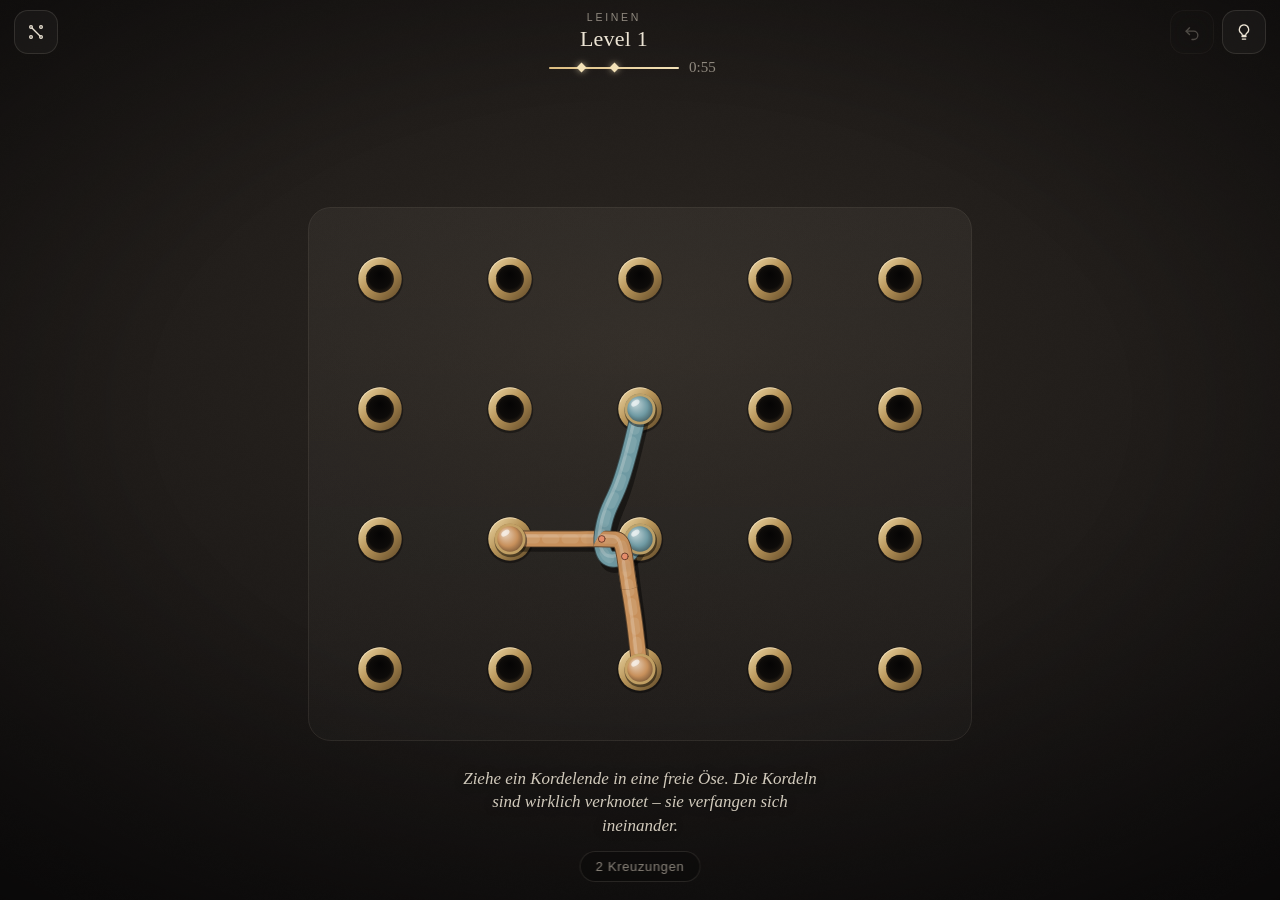
==== commit 741967f0: "Knoten: regenerated levels with every cord in the knot (16 of 60 so far) Co-Authored-By: Claude Opus" ====
--- a/knoten/index.html
+++ b/knoten/index.html
@@ -546,7 +546,7 @@
   else root.Rope = API;
 })(typeof window !== "undefined" ? window : globalThis);
 
-window.KNOTEN_LEVELS = [{"c":4,"h":5,"k":"8,5;9,10|0,b4,0,j,b2,f,1c,b0,k,25,ay,q,2y,av,w,3r,at,13,4k,ar,1a,59,am,16,5k,ae,p,5j,a1,g,5j,9n,f,5j,99,f,5j,8u,f,5j,8g,f,5j,82,f,5j,7o,f,5j,7a,f,5k,6v,f,5k,6h,f,5k,63,f,5k,5p,f,5k,5k,0,5k,b4,0,59,b4,f,4u,av,f,4o,af,f,4p,a1,o,4w,9t,11,5a,9p,19,5p,9r,1a,64,9u,15,6i,9y,11,6w,a2,x,7b,a5,t,7p,a9,q,84,ad,o,8i,ag,l,8x,ak,j,9b,ao,i,9q,ar,g,a4,av,g,aj,az,f,ay,b2,f,b4,b4,0","m":2,"t":55,"s":[[1,1,4,[[0.42,2],[0.38,1.82],[0.27,1.68],[0.1,1.59],[-0.08,1.59],[-0.25,1.66],[-0.37,1.8],[-0.42,1.98],[-0.39,2.16],[-0.28,2.31],[-0.12,2.4],[0.06,2.42],[0.23,2.35],[0.36,2.22],[0.42,2.04],[0.4,1.86],[0.3,1.7],[0.14,1.6],[-0.04,1.58],[-0.22,1.64],[-0.35,1.77],[-0.42,1.94],[-0.4,2.12],[-0.31,2.28],[-0.16,2.39],[0.02,2.42],[0.2,2.37],[0.34,2.25],[0.41,2.08],[0.41,1.9],[0.32,1.73],[0.18,1.62],[0,1.58]]],[0,0,1,[]]]},{"c":4,"h":5,"k":"14,18;9,8;10,1|b4,go,0,b4,gq,f,b4,h0,f,b4,hb,f,b4,hl,f,b4,hv,f,b4,i6,f,b4,ig,f,b4,iq,f,b4,j1,f,b4,jb,f,b4,jl,f,b4,jw,f,b4,k6,f,b4,kg,f,b4,kr,f,b4,l1,f,b4,lb,f,b4,ll,f,b4,lw,f,b4,m6,f,b4,m8,0,5k,b4,0,5l,b0,f,5p,ap,f,5t,ae,f,5x,a3,f,5y,9s,f,5v,9h,g,5q,97,m,5l,8z,v,5b,8v,14,4x,8v,1b,4h,91,1a,40,99,15,3j,9h,11,32,9p,x,2l,9w,t,24,a4,q,1n,ac,n,16,ak,k,p,as,h,9,b0,f,0,b4,0,b4,b4,0,aj,az,f,9r,at,i,8z,an,n,87,ah,s,7e,ab,y,6m,a4,14,5u,9y,1a,55,9r,z,4r,9b,i,4t,8i,f,4v,7p,f,4y,6x,f,50,64,f,53,5c,f,55,4j,f,58,3q,f,5b,2y,f,5d,25,f,5g,1c,f,5i,k,f,5k,0,0","m":2,"t":55,"s":[[1,1,6,[[1.58,2],[1.62,2.17],[1.72,2.32],[1.88,2.4],[2.06,2.42],[2.23,2.35],[2.35,2.23],[2.42,2.06],[2.4,1.88],[2.32,1.72],[2.17,1.62],[2,1.58]]],[2,0,4,[]]]},{"c":4,"h":5,"k":"19,10;12,16;11,7|go,m8,0,gl,lo,f,gg,ky,f,gc,k7,f,g8,jh,f,g3,iq,f,fz,hz,g,fv,h9,h,fq,gi,i,fm,fs,l,fi,f1,n,fd,eb,r,f9,dk,v,f5,cu,10,f0,c4,15,ew,bd,1a,eq,aq,10,e9,ag,h,df,aj,f,ck,ar,f,bp,az,f,b4,b4,0,0,go,0,0,gq,f,0,h0,f,0,hb,f,0,hl,f,0,hv,f,0,i6,f,0,ig,f,0,iq,f,0,j1,f,0,jb,f,0,jl,f,0,jw,f,0,k6,f,0,kg,f,0,kr,f,0,l1,f,0,lb,f,0,ll,f,0,lw,f,0,m6,f,0,m8,0,go,b4,0,gh,b5,f,g4,b8,f,fq,bb,f,fc,be,f,ey,bh,f,ek,bh,f,e7,be,m,dx,b8,w,dt,ax,17,dv,ag,1b,e3,9y,18,ed,9i,13,en,91,z,ex,8k,v,f6,84,s,fg,7n,p,fq,76,m,g0,6q,j,g9,69,h,gj,5s,f,go,5k,0","m":2,"t":55,"s":[[2,1,14,[[2.3,1.7],[2.14,1.6],[1.96,1.58],[1.78,1.64],[1.65,1.77],[1.58,1.94],[1.6,2.13],[1.69,2.29],[1.85,2.39],[2.03,2.42],[2.21,2.37],[2.34,2.24],[2.41,2.07],[2.4,1.89],[2.32,1.72],[2.17,1.61],[1.99,1.58],[1.81,1.63],[1.67,1.75],[1.59,1.91],[1.59,2.1],[1.67,2.27],[1.82,2.38],[2,2.42]]],[0,1,15,[]]]},{"c":4,"h":5,"k":"14,10;15,11;8,9|b4,go,0,at,gf,f,ab,g0,g,9t,fl,k,9a,f6,o,8s,eq,r,8a,eb,w,7s,dw,10,7a,dh,15,6s,d2,1a,6g,cm,15,6e,cb,r,6m,c2,f,72,bs,f,7m,bq,f,85,bm,f,8o,bj,f,98,bg,f,9r,bc,f,ab,b9,f,au,b6,f,b4,b4,0,go,go,0,go,gm,f,go,gc,f,go,g1,f,go,fr,f,go,fh,f,go,f6,f,go,ew,f,go,em,f,go,eb,f,go,e1,f,go,dr,f,go,dg,f,go,d6,f,go,cw,f,go,cl,f,go,cb,f,go,c1,f,go,br,f,go,bg,f,go,b6,f,go,b4,0,0,b4,0,c,b8,f,w,be,f,1g,bk,f,20,br,f,2k,bx,f,34,c4,f,3n,ca,f,47,cg,f,4r,cn,f,5b,ct,f,5v,d0,f,6f,d5,f,6u,d1,f,74,cs,i,7a,cl,r,7a,cc,12,72,c0,19,6q,bm,18,6a,bd,v,5t,b7,f,5k,b4,0","m":3,"t":70,"s":[[2,1,6,[[1.58,2],[1.62,2.17],[1.72,2.32],[1.88,2.4],[2.06,2.42],[2.23,2.35],[2.35,2.23],[2.42,2.06],[2.4,1.88],[2.32,1.72],[2.17,1.62],[2,1.58]]],[0,0,5,[[2,1.42],[1.82,1.38],[1.68,1.27],[1.59,1.11],[1.59,0.93],[1.66,0.76],[1.79,0.64],[1.96,0.58],[2.14,0.61],[2.3,0.7],[2.39,0.86],[2.42,1.04],[2.36,1.21],[2.24,1.34],[2.07,1.41],[1.89,1.41],[1.73,1.32],[1.62,1.18],[1.58,1]]],[2,1,12,[]]]},{"c":4,"h":5,"k":"7,2;10,9;4,8|go,5k,0,gk,5g,f,ga,56,f,g0,4w,f,fq,4m,f,fg,4c,f,f6,42,f,ev,3r,f,el,3h,f,eb,37,f,e1,2x,f,dr,2n,f,dh,2d,f,d7,23,f,cw,1s,f,cm,1i,f,cc,18,f,c2,y,f,bs,o,f,bi,e,f,b7,3,f,b4,0,0,b4,b4,0,as,b1,f,a8,aw,f,9n,aq,f,93,al,f,8j,ag,f,7z,ab,f,7f,a6,f,6u,a0,f,6a,9v,f,5q,9q,f,56,9l,f,4m,9f,f,41,9c,f,3j,9i,k,39,9t,x,3d,aa,19,3r,ar,18,49,ay,10,4s,b0,p,5a,b3,f,5k,b4,0,0,5k,0,8,5s,f,m,65,g,z,6i,j,1d,6v,m,1r,78,p,24,7l,t,2i,7y,x,2w,8b,11,39,8o,16,3n,91,1b,3y,9f,1c,45,9t,16,46,a2,w,41,a7,k,3n,af,f,30,al,f,2c,ap,f,1o,au,f,10,ay,f,d,b2,f,0,b4,0","m":3,"t":70,"s":[[1,1,12,[[0.42,2],[0.38,1.83],[0.28,1.68],[0.12,1.6],[-0.06,1.58],[-0.23,1.65],[-0.35,1.77],[-0.42,1.94],[-0.4,2.12],[-0.32,2.28],[-0.17,2.38],[0,2.42]]],[2,0,13,[[0,2.58],[0.18,2.62],[0.32,2.73],[0.41,2.89],[0.41,3.07],[0.34,3.24],[0.21,3.36],[0.04,3.42],[-0.14,3.39],[-0.3,3.3],[-0.39,3.14],[-0.42,2.96],[-0.36,2.79],[-0.24,2.66],[-0.07,2.59],[0.11,2.59],[0.27,2.68],[0.38,2.82],[0.42,3]]],[1,1,5,[]]]},{"c":4,"h":5,"k":"12,13;9,5;7,2;14,15|0,go,0,k,gp,f,1g,gq,h,2c,gs,m,38,gt,q,44,gv,v,50,gw,10,5w,gy,15,6s,gz,1b,7o,h1,1g,8h,gy,1h,8z,gm,16,92,gc,u,8v,g4,m,8m,fy,g,8a,fq,f,7u,fq,f,7b,fy,f,6t,g5,f,6b,gd,f,5t,gk,f,5k,go,0,5k,b4,0,5k,b2,f,5k,as,f,5k,ah,f,5k,a7,f,5k,9x,f,5k,9m,f,5k,9c,f,5k,92,f,5k,8r,f,5k,8h,f,5k,87,f,5k,7w,f,5k,7m,f,5k,7c,f,5k,71,f,5k,6r,f,5k,6h,f,5k,67,f,5k,5w,f,5k,5m,f,5k,5k,0,go,5k,0,gk,5g,f,ga,56,f,g0,4w,f,fq,4m,f,fg,4c,f,f6,42,f,ev,3r,f,el,3h,f,eb,37,f,e1,2x,f,dr,2n,f,dh,2d,f,d7,23,f,cw,1s,f,cm,1i,f,cc,18,f,c2,y,f,bs,o,f,bi,e,f,b7,3,f,b4,0,0,b4,go,0,al,gs,f,9r,gy,f,8x,h3,f,8a,gt,j,80,ge,x,8d,fz,1c,8x,fs,1j,9i,fu,1f,a3,fx,1b,an,fz,16,b8,g1,12,bs,g4,z,cd,g6,v,cx,g8,s,di,gb,p,e3,gd,n,en,gg,k,f8,gi,i,ft,gk,g,gd,gn,f,go,go,0","m":3,"t":70,"s":[[0,0,18,[[1.58,3],[1.62,2.83],[1.72,2.68],[1.88,2.6],[2.06,2.58],[2.23,2.65],[2.35,2.77],[2.42,2.94],[2.4,3.12],[2.32,3.28],[2.17,3.38],[2,3.42]]],[3,1,17,[[1.42,3],[1.38,3.18],[1.27,3.32],[1.11,3.41],[0.93,3.41],[0.76,3.34],[0.64,3.21],[0.58,3.04],[0.61,2.86],[0.7,2.7],[0.86,2.61],[1.04,2.58],[1.21,2.64],[1.34,2.76],[1.41,2.93],[1.41,3.11],[1.32,3.27],[1.18,3.38],[1,3.42]]],[0,0,10,[]]]},{"c":4,"h":5,"k":"19,18;11,13;0,1;10,14|go,m8,0,gh,m0,f,g5,ln,f,fu,l9,h,fi,kv,j,f6,ki,l,eu,k4,o,ej,jr,r,e7,jd,u,dv,iz,y,dj,im,11,d8,i8,16,cv,hv,19,ch,hm,17,c4,hh,w,bw,hr,f,bj,ig,f,bh,ja,f,bd,k4,f,b9,ky,f,b6,ls,f,b4,m8,0,go,b4,0,ga,bb,f,fq,bl,f,f6,bv,g,em,c5,h,e2,cf,l,di,co,p,cz,cy,v,cg,d8,12,bx,dh,1a,bd,dr,17,au,e0,z,ab,ea,s,9s,ej,n,98,et,j,8p,f3,g,85,fd,f,7l,fn,f,71,fx,f,6h,g7,f,5y,gh,f,5k,go,0,0,0,0,2,0,f,c,0,f,n,0,f,x,0,f,17,0,f,1i,0,f,1s,0,f,22,0,f,2d,0,f,2n,0,f,2x,0,f,38,0,f,3i,0,f,3s,0,f,43,0,f,4d,0,f,4n,0,f,4x,0,f,58,0,f,5i,0,f,5k,0,0,b4,b4,0,b7,bd,f,bb,bt,f,bg,ca,f,bl,cq,f,bq,d7,f,bv,dn,f,bz,e4,f,c3,ek,f,c8,f1,f,cc,fh,f,ch,fy,f,cl,ge,f,cq,gv,f,cu,hb,f,cu,hs,f,cn,i7,g,cd,ig,t,bw,ib,19,ba,ht,15,b4,h3,g,b4,go,0","m":4,"t":80,"s":[[1,1,15,[]],[3,1,17,[[2,3.58],[2.17,3.62],[2.32,3.72],[2.4,3.88],[2.42,4.06],[2.35,4.23],[2.23,4.35],[2.06,4.42],[1.88,4.4],[1.72,4.32],[1.62,4.17],[1.58,4]]],[0,0,13,[[1.42,4],[1.38,3.82],[1.27,3.68],[1.1,3.59],[0.92,3.59],[0.75,3.66],[0.63,3.8],[0.58,3.98],[0.61,4.16],[0.72,4.31],[0.88,4.4],[1.06,4.42],[1.23,4.35],[1.36,4.22],[1.42,4.04],[1.4,3.86],[1.3,3.7],[1.14,3.6],[0.96,3.58],[0.78,3.64],[0.65,3.77],[0.58,3.94],[0.6,4.12],[0.69,4.28],[0.84,4.39],[1.02,4.42],[1.2,4.37],[1.34,4.25],[1.41,4.08],[1.41,3.9],[1.32,3.73],[1.18,3.62],[1,3.58]]],[3,0,16,[]]]},{"c":4,"h":5,"k":"9,5;15,17;18,13;1,2|5k,b4,0,5m,av,f,5q,ae,f,5u,9x,g,5y,9g,h,63,8z,j,67,8i,l,6b,81,n,6f,7k,q,6j,73,s,6n,6n,w,6r,66,z,6v,5p,13,6z,58,17,72,4s,1b,70,4b,1b,6s,3y,15,6k,3s,s,67,3v,f,5q,48,f,5m,53,f,5k,5k,0,go,go,0,ga,gv,f,fq,h5,f,f6,he,f,em,ho,f,e2,hy,f,di,i8,f,cy,ii,f,ce,ir,g,bu,j1,i,bb,jb,l,ar,jk,q,a8,ju,w,9p,k3,13,96,kd,1a,8m,kn,15,83,kx,y,7k,l7,r,71,lh,m,6h,lr,i,5y,m1,f,5k,m8,0,b4,m8,0,b0,m5,f,aq,lv,f,af,ll,f,a5,lb,f,9u,l2,f,9j,ks,f,99,ki,f,8z,k8,f,8p,jx,f,8f,jn,f,85,jd,f,7v,j2,f,7l,is,f,7b,ii,f,71,i7,f,6r,hx,f,6h,hn,f,67,hc,f,5x,h2,f,5n,gs,f,5k,go,0,5k,0,0,5l,l,f,5n,1h,m,5p,2e,v,5r,3a,14,5w,45,1a,68,4o,10,6j,4o,l,6z,4h,g,7b,45,f,7n,3s,f,7z,3f,f,8b,32,f,8n,2p,f,8z,2c,f,9b,1z,f,9n,1m,f,9z,19,f,aa,w,f,am,j,f,ay,6,f,b4,0,0","m":4,"t":80,"s":[[1,1,19,[]],[3,1,6,[[1.3,0.7],[1.4,0.86],[1.42,1.04],[1.36,1.22],[1.23,1.35],[1.06,1.42],[0.88,1.4],[0.72,1.31],[0.61,1.16],[0.58,0.98],[0.63,0.8],[0.75,0.66],[0.92,0.59],[1.1,0.59],[1.27,0.68],[1.38,0.82],[1.42,1]]],[0,0,2,[[1,0.42],[0.83,0.38],[0.68,0.28],[0.6,0.12],[0.58,-0.06],[0.65,-0.23],[0.77,-0.35],[0.94,-0.42],[1.12,-0.4],[1.28,-0.32],[1.38,-0.17],[1.42,0]]],[3,0,11,[]]]},{"c":4,"h":6,"k":"9,8;13,12;5,0;14,17|5k,b4,0,5k,bc,f,5k,br,f,5k,c6,f,5k,cl,f,5k,d0,f,5k,df,f,5k,du,f,5k,e9,f,5k,eo,f,5g,f0,k,5c,f9,v,57,fb,1c,4p,f1,1p,42,ej,1l,3f,e0,1d,2t,dh,15,27,cz,z,1k,cg,s,y,bx,l,c,be,f,0,b4,0,5k,go,0,5h,go,f,55,go,f,4u,go,f,4j,gp,f,49,gp,f,3z,gp,f,3p,gp,f,3f,gp,f,35,gp,f,2u,gp,f,2k,gp,f,2a,gp,f,20,gp,f,1q,gp,f,1g,gp,f,16,go,f,w,go,f,m,go,f,c,go,f,2,go,f,0,go,0,5k,5k,0,5g,5g,f,56,56,f,4w,4w,f,4m,4m,f,4c,4c,f,42,42,f,3r,3r,f,3h,3h,f,37,37,f,2x,2x,f,2n,2n,f,2d,2d,f,23,23,f,1s,1s,f,1i,1i,f,18,18,f,y,y,f,o,o,f,e,e,f,3,3,f,0,0,0,b4,go,0,ao,gi,f,a0,g8,h,9d,fz,k,8p,fp,o,81,fg,s,7d,f6,x,6p,ex,12,62,eo,17,5d,ef,1a,4s,ei,x,4g,f3,r,4j,fu,10,4p,gk,19,4t,hb,15,4x,i2,10,51,it,v,55,jk,r,59,kb,n,5d,l1,j,5i,ls,f,5k,m8,0","m":4,"t":80,"s":[[3,0,16,[[0.38,2.19],[0.26,2.33],[0.09,2.41],[-0.09,2.41],[-0.26,2.33],[-0.37,2.19],[-0.42,2.01],[-0.39,1.83],[-0.28,1.68],[-0.12,1.6],[0.07,1.59],[0.24,1.65],[0.36,1.79],[0.42,1.96],[0.39,2.15],[0.29,2.3],[0.14,2.4],[-0.05,2.42],[-0.22,2.36],[-0.35,2.23],[-0.42,2.06],[-0.4,1.88],[-0.31,1.72],[-0.16,1.61],[0.02,1.58],[0.2,1.63],[0.34,1.75],[0.41,1.92],[0.41,2.1],[0.32,2.27],[0.18,2.38],[0,2.42]]],[0,0,18,[[0.19,3.62],[0.33,3.74],[0.41,3.9],[0.41,4.08],[0.34,4.25],[0.2,4.37],[0.03,4.42],[-0.15,4.39],[-0.3,4.29],[-0.4,4.14],[-0.42,3.96],[-0.36,3.79],[-0.24,3.65],[-0.07,3.59],[0.11,3.59],[0.27,3.68],[0.38,3.82],[0.42,4]]],[3,0,14,[[1.58,4],[1.62,4.17],[1.72,4.32],[1.88,4.4],[2.06,4.42],[2.23,4.35],[2.35,4.23],[2.42,4.06],[2.4,3.88],[2.32,3.72],[2.17,3.62],[2,3.58]]],[0,0,4,[]]]},{"c":4,"h":6,"k":"22,23;14,18;10,0;2,1;21,17|b4,rs,0,b6,rs,f,bg,rs,f,br,rs,f,c1,rs,f,cb,rs,f,cm,rs,f,cw,rs,f,d6,rs,f,dh,rs,f,dr,rs,f,e1,rs,f,ec,rs,f,em,rs,f,ew,rs,f,f7,rs,f,fh,rs,f,fr,rs,f,g1,rs,f,gc,rs,f,gm,rs,f,go,rs,0,b4,go,0,av,gz,f,ag,hi,f,a1,i0,f,9l,ii,f,96,j0,f,8r,jj,f,8c,k1,f,7x,kj,f,7i,l2,f,75,ll,f,73,m5,f,78,mh,v,7l,mk,17,83,mj,19,8k,mh,13,91,mg,x,9h,me,s,9y,mc,o,af,mb,j,aw,m9,f,b4,m8,0,b4,b4,0,au,ag,f,ai,9l,f,a6,8q,f,9u,7v,f,9i,71,f,96,66,f,8u,5b,f,8i,4h,f,86,3m,f,7u,2r,f,7i,1w,f,76,11,f,6u,6,f,6f,-o,f,5i,-13,f,4j,-v,f,3l,-p,f,2n,-i,f,1o,-c,f,q,-5,f,0,0,0,b4,0,0,ay,-1,f,al,-2,f,a8,-4,g,9v,-5,h,9i,-7,j,95,-8,l,8s,-9,n,8g,-9,q,83,-a,u,7r,-a,x,7e,-b,11,72,-b,16,6p,-a,19,6d,-8,19,63,-6,14,5v,-5,x,5p,-3,p,5p,-1,g,5i,-5,f,5k,1,f,5k,0,0,5k,rs,0,5n,rl,f,5u,r8,f,60,qu,f,66,qh,f,6d,q3,f,6j,pp,f,6q,pc,f,6w,oy,f,73,ol,f,79,o7,f,7f,nt,f,7m,ng,f,7s,n2,f,7y,mp,f,80,ma,f,7y,lx,m,7r,lp,10,75,ln,1b,6h,lt,11,5w,m3,f,5k,m8,0","m":5,"t":90,"s":[[3,0,4,[[0.42,0],[0.38,-0.18],[0.27,-0.32],[0.1,-0.41],[-0.08,-0.41],[-0.25,-0.34],[-0.37,-0.2],[-0.42,-0.03],[-0.39,0.15],[-0.29,0.31],[-0.13,0.4],[0.05,0.42],[0.23,0.35],[0.35,0.23],[0.42,0.05],[0.4,-0.13],[0.31,-0.29],[0.15,-0.39],[-0.03,-0.42],[-0.2,-0.37],[-0.34,-0.25],[-0.41,-0.08],[-0.41,0.1],[-0.32,0.27],[-0.18,0.38],[0,0.42]]],[2,1,15,[]],[1,1,16,[[1.42,4],[1.38,4.18],[1.26,4.33],[1.09,4.41],[0.91,4.41],[0.74,4.33],[0.62,4.18],[0.58,4],[0.62,3.82],[0.74,3.67],[0.91,3.59],[1.09,3.59],[1.26,3.67],[1.38,3.82],[1.42,4],[1.38,4.18],[1.26,4.33],[1.09,4.41],[0.91,4.41],[0.74,4.33],[0.62,4.18],[0.58,4]]],[4,0,13,[[1.81,3.38],[1.99,3.42],[2.16,3.39],[2.31,3.28],[2.4,3.13],[2.42,2.95],[2.36,2.78],[2.23,2.65],[2.06,2.59],[1.89,2.6],[1.73,2.68],[1.62,2.82],[1.58,3]]],[1,0,21,[]]]},{"c":4,"h":6,"k":"9,4;22,23;6,15;21,20;10,11|5k,b4,0,5g,b0,f,56,aq,f,4w,ag,f,4m,a6,f,4c,9w,f,42,9m,f,3r,9b,f,3h,91,f,37,8r,f,2x,8h,f,2n,87,f,2d,7x,f,23,7n,f,1s,7c,f,1i,72,f,18,6s,f,y,6i,f,o,68,f,e,5y,f,3,5n,f,0,5k,0,b4,rs,0,an,rq,f,9x,rm,f,96,rj,f,8f,rh,f,7w,rw,f,7n,sb,s,7y,so,19,8k,sw,1d,98,st,19,9v,sq,15,ai,sn,11,b5,sj,y,bt,sg,v,cg,sd,s,d3,sa,p,dq,s7,m,ee,s3,k,f1,s0,i,fo,rx,g,gc,ru,f,go,rs,0,b4,5k,0,bb,5y,f,bk,6j,f,bu,73,f,c3,7n,g,cd,87,j,cm,8r,n,cv,9b,s,d5,9u,y,de,ae,16,dn,ay,1a,dx,bh,13,e6,bz,w,eh,ci,q,er,d2,l,f1,dl,i,fb,e4,g,fm,eo,f,fw,f7,f,g6,fr,f,gh,gb,f,go,go,0,5k,rs,0,60,rq,f,6o,rm,s,7c,rj,16,80,rn,1c,8j,rz,15,8o,s9,s,8i,si,j,8a,sv,f,7v,t3,f,78,sz,f,6j,sv,f,5u,sr,f,55,sn,f,4h,sj,f,3s,sf,f,34,sb,f,2f,s7,f,1q,s2,f,12,ry,f,d,ru,f,0,rs,0,b4,b4,0,b6,b4,f,bg,b3,f,br,b2,f,c1,b1,f,cb,b0,f,cm,az,f,cw,az,f,d6,ay,f,dh,ax,f,dr,aw,f,e1,aw,f,ec,ax,f,em,ay,f,ew,az,f,f7,b0,f,fh,b1,f,fr,b1,f,g1,b2,f,gc,b3,f,gm,b4,f,go,b4,0","m":5,"t":90,"s":[[3,0,18,[[1.58,5],[1.62,4.82],[1.73,4.68],[1.9,4.59],[2.08,4.59],[2.25,4.66],[2.37,4.8],[2.42,4.98],[2.39,5.16],[2.28,5.31],[2.12,5.4],[1.94,5.42],[1.77,5.35],[1.64,5.22],[1.58,5.04],[1.6,4.86],[1.7,4.7],[1.86,4.6],[2.04,4.58],[2.22,4.64],[2.35,4.77],[2.42,4.94],[2.4,5.12],[2.31,5.28],[2.16,5.39],[1.98,5.42],[1.8,5.37],[1.66,5.25],[1.59,5.08],[1.59,4.9],[1.68,4.73],[1.82,4.62],[2,4.58]]],[2,1,7,[]],[1,1,21,[[2.3,4.3],[2.39,4.15],[2.42,3.97],[2.37,3.8],[2.25,3.66],[2.09,3.59],[1.91,3.59],[1.75,3.66],[1.63,3.8],[1.58,3.97],[1.61,4.15],[1.7,4.3]]],[1,1,17,[[1.7,4.3],[1.6,4.14],[1.58,3.96],[1.64,3.78],[1.77,3.65],[1.94,3.58],[2.12,3.6],[2.28,3.69],[2.39,3.84],[2.42,4.02],[2.37,4.2],[2.25,4.34],[2.08,4.41],[1.9,4.41],[1.73,4.32],[1.62,4.18],[1.58,4]]],[3,1,19,[]]]},{"c":4,"h":6,"k":"21,18;14,20;9,5;6,7;23,22|5k,rs,0,5n,rk,f,5r,r4,j,5w,qp,o,61,qa,u,65,pv,10,6a,pg,17,6e,p0,1a,6i,ok,17,6p,o6,12,6x,nt,w,78,ni,q,7k,n9,k,7y,n2,h,8c,mv,f,8r,mr,f,97,mn,f,9m,mk,f,a2,mg,f,ah,md,f,ax,ma,f,b4,m8,0,b4,go,0,av,ha,f,aj,i2,g,a8,iu,j,9w,jm,n,9l,ke,r,9a,l5,w,8y,lx,12,8n,mo,19,8a,nf,17,7v,o2,w,7b,ol,l,6l,oy,f,5u,p8,f,53,pk,f,4c,pw,f,3l,q7,f,2u,qj,f,23,qv,f,1c,r7,f,l,rj,f,0,rs,0,5k,b4,0,5v,av,f,6c,ag,h,6t,a1,l,7b,9m,p,7s,97,u,89,8t,y,8r,8e,13,98,7z,19,9o,7k,1d,9x,75,18,a0,6u,y,9w,6p,m,9o,6j,f,9b,6b,f,8p,67,f,85,63,f,7k,5z,f,70,5u,f,6f,5q,f,5v,5m,f,5k,5k,0,b4,5k,0,ar,5o,f,a7,5u,t,9n,62,17,97,6j,19,92,70,w,9c,7d,j,9u,7k,f,ad,7g,f,av,7b,f,bd,75,f,bw,70,f,ce,6u,f,cw,6p,f,de,6j,f,dw,6e,f,ee,68,f,ew,63,f,ff,5y,f,fx,5s,f,gf,5n,f,go,5k,0,go,rs,0,gm,rs,f,gc,rs,f,g1,rs,f,fr,rs,f,fh,rs,f,f6,rs,f,ew,rs,f,em,rs,f,eb,rs,f,e1,rs,f,dr,rs,f,dg,rs,f,d6,rs,f,cw,rs,f,cl,rs,f,cb,rs,f,c1,rs,f,br,rs,f,bg,rs,f,b6,rs,f,b4,rs,0","m":5,"t":90,"s":[[0,0,13,[[1.81,3.38],[1.67,3.26],[1.59,3.1],[1.59,2.92],[1.66,2.75],[1.8,2.63],[1.97,2.58],[2.15,2.61],[2.3,2.71],[2.4,2.86],[2.42,3.04],[2.36,3.21],[2.24,3.35],[2.07,3.41],[1.89,3.41],[1.73,3.32],[1.62,3.18],[1.58,3]]],[1,1,10,[]],[3,0,1,[[1.3,1.7],[1.39,1.85],[1.42,2.03],[1.37,2.2],[1.26,2.33],[1.1,2.41],[0.92,2.41],[0.76,2.35],[0.64,2.22],[0.58,2.05],[0.6,1.88],[0.69,1.72],[0.83,1.62],[1,1.58]]],[2,0,2,[[1,0.42],[1.18,0.38],[1.32,0.27],[1.41,0.1],[1.41,-0.08],[1.34,-0.25],[1.2,-0.37],[1.02,-0.42],[0.84,-0.39],[0.69,-0.28],[0.6,-0.12],[0.58,0.06],[0.65,0.23],[0.78,0.36],[0.96,0.42],[1.14,0.4],[1.3,0.3],[1.4,0.14],[1.42,-0.04],[1.36,-0.22],[1.23,-0.35],[1.06,-0.42],[0.88,-0.4],[0.72,-0.31],[0.61,-0.16],[0.58,0.02],[0.63,0.2],[0.75,0.34],[0.92,0.41],[1.1,0.41],[1.27,0.32],[1.38,0.18],[1.42,0]]],[3,0,3,[]]]},{"c":4,"h":6,"k":"20,21;6,7;5,10;19,23;9,13|0,rs,0,2,rs,f,c,rs,f,n,rs,f,x,rs,f,17,rs,f,1i,rs,f,1s,rs,f,22,rs,f,2d,rs,f,2n,rs,f,2x,rs,f,38,rs,f,3i,rs,f,3s,rs,f,43,rs,f,4d,rs,f,4n,rs,f,4x,rs,f,58,rs,f,5i,rs,f,5k,rs,0,b4,5k,0,ar,5z,f,a6,6n,p,9m,7b,10,91,80,19,8j,8q,10,8j,9g,w,8y,9v,18,9l,9t,1c,a6,9g,1a,ar,94,17,bb,8s,13,bv,8g,z,cf,83,w,d0,7r,s,dk,7f,q,e4,73,n,eo,6r,l,f9,6f,i,ft,63,h,gd,5q,f,go,5k,0,5k,5k,0,5q,5o,f,63,5x,f,6f,66,f,6s,6f,f,75,6n,f,7i,6w,f,7u,75,f,87,7e,f,8k,7n,f,8x,7w,f,98,85,f,9k,8d,f,9v,8l,f,a4,8v,f,a8,99,f,ad,9m,f,ak,9y,f,aq,ab,f,aw,ao,f,b2,b0,f,b4,b4,0,go,m8,0,go,ma,f,go,mk,f,go,mv,f,go,n5,f,go,nf,f,go,nq,f,go,o0,f,go,oa,f,go,ol,f,go,ov,f,go,p5,f,go,pg,f,go,pq,f,go,q0,f,go,qb,f,go,ql,f,go,qv,f,go,r5,f,go,rg,f,go,rq,f,go,rs,0,5k,b4,0,60,at,f,6q,ad,t,7f,9x,19,84,9h,1o,8s,95,1t,99,8z,1h,9e,90,10,9e,9c,k,9b,9u,f,8z,af,f,8n,b1,f,8c,bm,f,80,c7,f,7o,ct,f,7d,de,f,71,dz,f,6p,el,f,6e,f6,f,62,fr,f,5q,gd,f,5k,go,0","m":5,"t":95,"s":[[1,0,11,[[1.19,2.62],[1.01,2.58],[0.83,2.61],[0.69,2.72],[0.6,2.88],[0.58,3.06],[0.65,3.23],[0.77,3.35],[0.94,3.42],[1.12,3.4],[1.28,3.31],[1.39,3.17],[1.42,2.99],[1.38,2.81]]],[0,0,17,[]],[4,1,15,[[2.62,2.19],[2.74,2.33],[2.9,2.41],[3.08,2.41],[3.25,2.34],[3.37,2.2],[3.42,2.03],[3.39,1.85],[3.29,1.7],[3.14,1.6],[2.96,1.58],[2.79,1.64],[2.65,1.76],[2.59,1.93],[2.59,2.11],[2.68,2.27],[2.82,2.38],[3,2.42]]],[1,1,14,[[3,2.58],[3.17,2.62],[3.32,2.72],[3.4,2.88],[3.42,3.06],[3.35,3.23],[3.23,3.35],[3.06,3.42],[2.88,3.4],[2.72,3.32],[2.62,3.17],[2.58,3]]],[4,1,13,[]]]},{"c":4,"h":6,"k":"11,7;12,16;22,23;18,15;19,14;10,9|go,b4,0,go,b8,f,gq,bj,f,gr,bu,f,gt,c6,f,gu,ch,f,gw,cs,g,gx,d4,h,gv,de,m,gr,dm,u,gg,dq,15,g0,ds,1a,fh,dn,14,f9,cw,10,fh,bw,x,fo,ax,t,fu,9y,q,g1,8z,n,g7,80,k,ge,71,h,gl,62,f,go,5k,0,0,go,0,h,gc,f,17,fu,f,1x,fc,f,2n,et,f,3e,ef,f,3w,ee,m,43,eh,13,42,et,1j,3w,fc,1p,3k,fx,1k,38,gj,1e,2w,h4,19,2j,hq,15,27,ib,10,1v,ix,w,1j,ji,s,17,k4,p,v,kp,l,j,lb,i,6,lx,f,0,m8,0,b4,rs,0,b6,rs,f,bg,rs,f,br,rs,f,c1,rs,f,cb,rs,f,cm,rs,f,cw,rs,f,d6,rs,f,dh,rs,f,dr,rs,f,e1,rs,f,ec,rs,f,em,rs,f,ew,rs,f,f7,rs,f,fh,rs,f,fr,rs,f,g1,rs,f,gc,rs,f,gm,rs,f,go,rs,0,b4,m8,0,bd,lq,f,bp,l0,j,c2,ka,q,cf,jk,w,cs,iu,13,d4,i4,19,di,hd,1d,dv,gm,1g,e8,fv,1l,el,f5,1p,ez,ee,1u,fc,dn,1z,fr,d3,1u,g4,cv,1d,g5,cx,t,fz,df,f,g2,e5,f,g8,ev,f,ge,fk,f,gk,g9,f,go,go,0,go,m8,0,gl,m4,f,gb,lt,f,g2,li,f,ft,l7,f,fj,kw,f,fa,kk,f,f1,k9,f,er,jy,f,ei,jn,f,e9,jc,f,dz,j1,f,dq,iq,f,dh,if,f,d8,i4,f,cw,hv,f,ck,hn,f,c8,hf,f,bw,h7,f,bk,gz,f,b8,gr,f,b4,go,0,b4,b4,0,at,bb,f,aa,bm,f,9s,bx,f,99,c9,f,8r,ck,f,88,cv,f,7p,d6,f,77,di,g,6o,dt,h,66,e4,i,5n,ef,j,55,er,l,4m,f2,n,42,fa,q,3h,f7,w,36,en,1b,3g,ds,17,43,d1,x,4o,ca,o,59,bi,f,5k,b4,0","m":6,"t":115,"s":[[1,1,5,[[0.81,2.38],[0.99,2.42],[1.18,2.38],[1.32,2.27],[1.41,2.1],[1.41,1.91],[1.33,1.74],[1.19,1.62],[1,1.58],[0.82,1.62],[0.67,1.74],[0.59,1.9],[0.59,2.09],[0.67,2.26],[0.82,2.38],[1,2.42],[1.18,2.38],[1.33,2.26],[1.41,2.09],[1.41,1.91],[1.33,1.74],[1.18,1.62],[1,1.58]]],[5,0,8,[[0.38,2.81],[0.26,2.67],[0.09,2.59],[-0.09,2.59],[-0.26,2.67],[-0.37,2.81],[-0.42,2.99],[-0.39,3.17],[-0.28,3.32],[-0.12,3.4],[0.07,3.41],[0.24,3.35],[0.36,3.21],[0.42,3.04],[0.39,2.85],[0.29,2.7],[0.14,2.6],[-0.05,2.58],[-0.22,2.64],[-0.35,2.77],[-0.42,2.94],[-0.4,3.12],[-0.31,3.28],[-0.16,3.39],[0.02,3.42],[0.2,3.37],[0.34,3.25],[0.41,3.08],[0.41,2.9],[0.32,2.73],[0.18,2.62],[0,2.58]]],[1,0,2,[]],[0,1,13,[[3,2.58],[2.82,2.62],[2.68,2.73],[2.59,2.89],[2.59,3.07],[2.66,3.24],[2.79,3.36],[2.96,3.42],[3.14,3.39],[3.3,3.3],[3.39,3.14],[3.42,2.96],[3.36,2.79],[3.24,2.66],[3.07,2.59],[2.89,2.59],[2.73,2.68],[2.62,2.82],[2.58,3]]],[3,0,10,[[2.81,2.38],[2.67,2.26],[2.59,2.1],[2.59,1.92],[2.66,1.75],[2.8,1.63],[2.97,1.58],[3.15,1.61],[3.3,1.71],[3.4,1.86],[3.42,2.04],[3.36,2.21],[3.24,2.35],[3.07,2.41],[2.89,2.41],[2.73,2.32],[2.62,2.18],[2.58,2]]],[0,0,17,[]]]},{"c":4,"h":6,"k":"7,6;23,19;15,18;3,10;13,9;8,12|go,5k,0,gk,5z,f,gd,6o,g,g7,7d,j,g1,81,n,fu,8q,r,fo,9f,v,fh,a3,z,fb,as,13,f4,bg,18,ey,c5,1d,em,co,17,e8,cu,p,do,cd,f,dc,bf,f,d0,aj,f,co,9m,f,cc,8q,f,bz,7t,f,bn,6x,f,bb,61,f,b4,5k,0,go,rs,0,gd,rb,f,fw,ql,i,fe,pv,m,ex,p5,r,eg,of,w,dy,np,12,dh,mz,17,d0,m9,1d,cl,li,1d,cj,kz,y,cs,kp,l,d7,kk,f,dn,km,f,e2,ku,f,eg,l2,f,ev,la,f,f9,lh,f,fo,lp,f,g3,lx,f,gh,m4,f,go,m8,0,go,go,0,gi,g7,f,g8,fi,f,fy,et,f,fo,e4,f,ff,df,f,f5,cp,f,er,c4,f,ea,bs,v,dt,c7,1d,dn,d7,1f,dm,eb,1d,dm,ff,1c,dl,gi,1b,dk,hl,1a,dj,ip,19,di,js,19,dh,kv,18,da,lm,p,cj,lx,f,bn,m4,f,b4,m8,0,go,0,0,gh,e,f,g7,y,f,fx,1i,f,fn,22,f,fd,2n,f,f3,37,f,et,3r,f,ei,4b,f,e8,4v,f,dy,5f,h,do,5y,j,de,6i,n,d4,72,s,cu,7l,y,cl,84,16,ca,8n,1a,bz,96,14,br,9p,v,bj,a7,m,ba,aq,f,b4,b4,0,5k,go,0,5k,gm,f,5k,gc,f,5k,g1,f,5k,fr,f,5k,fh,f,5k,f6,f,5k,ew,f,5k,em,f,5k,eb,f,5k,e1,f,5k,dr,f,5k,dg,f,5k,d6,f,5k,cw,f,5k,cl,f,5k,cb,f,5k,c1,f,5k,br,f,5k,bg,f,5k,b6,f,5k,b4,0,0,b4,0,0,b6,f,0,bg,f,0,br,f,0,c1,f,0,cb,f,0,cm,f,0,cw,f,0,d6,f,0,dh,f,0,dr,f,0,e1,f,0,ec,f,0,em,f,0,ew,f,0,f7,f,0,fh,f,0,fr,f,0,g1,f,0,gc,f,0,gm,f,0,go,0","m":6,"t":110,"s":[[0,0,11,[[3,2.58],[2.82,2.62],[2.67,2.74],[2.59,2.91],[2.59,3.09],[2.67,3.26],[2.82,3.38],[3,3.42],[3.18,3.38],[3.33,3.26],[3.41,3.09],[3.41,2.91],[3.33,2.74],[3.18,2.62],[3,2.58]]],[1,0,14,[[2.3,4.3],[2.14,4.4],[1.96,4.42],[1.78,4.36],[1.65,4.23],[1.58,4.06],[1.6,3.87],[1.69,3.71],[1.85,3.61],[2.03,3.58],[2.21,3.63],[2.34,3.76],[2.41,3.93],[2.4,4.11],[2.32,4.28],[2.17,4.39],[1.99,4.42],[1.81,4.37],[1.67,4.25],[1.59,4.09],[1.59,3.9],[1.67,3.73],[1.82,3.62],[2,3.58]]],[3,1,2,[]],[2,1,7,[[2.81,2.38],[2.99,2.42],[3.18,2.38],[3.32,2.27],[3.41,2.1],[3.41,1.91],[3.33,1.74],[3.19,1.62],[3,1.58],[2.82,1.62],[2.67,1.74],[2.59,1.9],[2.59,2.09],[2.67,2.26],[2.82,2.38],[3,2.42],[3.18,2.38],[3.33,2.26],[3.41,2.09],[3.41,1.91],[3.33,1.74],[3.18,1.62],[3,1.58]]],[2,0,10,[[2.19,1.38],[2.33,1.26],[2.41,1.09],[2.41,0.9],[2.33,0.73],[2.18,0.62],[2,0.58],[1.81,0.62],[1.67,0.74],[1.59,0.91],[1.59,1.1],[1.67,1.26],[1.82,1.38],[2,1.42],[2.18,1.38],[2.33,1.26],[2.41,1.09],[2.41,0.9],[2.33,0.74],[2.18,0.62],[2,0.58],[1.82,0.62],[1.67,0.74],[1.59,0.91],[1.59,1.09],[1.67,1.26],[1.82,1.38],[2,1.42]]],[0,0,1,[]]]},{"c":4,"h":6,"k":"6,13;14,15;20,17;3,5;2,7;4,0|b4,5k,0,ag,5l,f,9l,5n,m,8q,5o,v,7w,5p,13,72,5q,1c,6a,5h,1k,5o,51,1h,58,4p,z,4q,4w,f,4i,5u,f,4m,6v,f,4q,7v,f,4t,8w,f,4x,9w,f,50,ax,f,54,by,f,57,cy,f,5b,dz,f,5e,ez,f,5i,g0,f,5k,go,0,b4,go,0,b6,go,f,bg,go,f,br,go,f,c1,go,f,cb,go,f,cm,go,f,cw,go,f,d6,go,f,dh,go,f,dr,go,f,e1,go,f,ec,go,f,em,go,f,ew,go,f,f7,go,f,fh,go,f,fr,go,f,g1,go,f,gc,go,f,gm,go,f,go,go,0,0,rs,0,4,ro,f,e,re,f,o,r4,f,y,qu,f,18,qk,f,1i,qa,f,1t,pz,f,23,pp,f,2d,pf,f,2n,p5,f,2x,ov,f,37,ol,f,3h,ob,f,3s,o0,f,42,nq,f,4c,ng,f,4m,n6,f,4w,mw,f,56,mm,f,5h,mb,f,5k,m8,0,go,0,0,ga,8,f,fq,i,f,f7,t,f,en,14,f,e3,1e,f,dk,1p,f,d0,1z,f,ch,2a,f,bx,2l,f,be,2v,f,av,36,f,ab,3g,f,9s,3r,f,99,42,f,8p,4d,f,87,4n,l,7q,4w,y,74,4w,1a,6g,4r,13,5u,4z,f,5k,5k,0,b4,0,0,ai,g,f,9l,13,f,8n,1r,f,7q,2e,f,6u,32,f,6k,3r,n,6v,40,18,7j,44,1f,8b,49,1c,91,4d,18,9s,4i,14,ai,4m,10,b8,4q,w,by,4u,t,co,4y,q,dd,52,n,e3,56,k,et,5a,i,fj,5e,g,g9,5i,f,go,5k,0,0,5k,0,o,5b,f,1r,4x,j,2t,4j,q,3v,44,w,4x,3q,13,5y,3b,1a,6x,33,1d,7i,3b,10,7j,3o,m,7d,45,g,72,4o,f,6w,57,f,6n,5o,m,5o,5t,x,4o,5g,19,3t,4h,13,2z,3h,x,24,2h,r,1a,1i,l,g,i,f,0,0,0","m":6,"t":115,"s":[[5,0,1,[[0.58,1],[0.62,0.82],[0.73,0.68],[0.89,0.59],[1.07,0.59],[1.24,0.66],[1.36,0.79],[1.42,0.96],[1.39,1.14],[1.3,1.3],[1.14,1.39],[0.96,1.42],[0.79,1.36],[0.66,1.24],[0.59,1.07],[0.59,0.89],[0.68,0.73],[0.82,0.62],[1,0.58]]],[5,1,10,[[0.7,0.7],[0.86,0.6],[1.05,0.58],[1.22,0.64],[1.36,0.78],[1.42,0.95],[1.4,1.14],[1.3,1.3],[1.14,1.4],[0.95,1.42],[0.78,1.36],[0.64,1.22],[0.58,1.05],[0.6,0.86],[0.7,0.7],[0.86,0.6],[1.05,0.58],[1.22,0.64],[1.36,0.78],[1.42,0.95],[1.4,1.14],[1.3,1.3]]],[0,0,8,[]],[3,1,6,[[2.58,1],[2.62,1.18],[2.74,1.33],[2.91,1.41],[3.09,1.41],[3.26,1.33],[3.38,1.18],[3.42,1],[3.38,0.82],[3.26,0.67],[3.09,0.59],[2.91,0.59],[2.74,0.67],[2.62,0.82],[2.58,1],[2.62,1.18],[2.74,1.33],[2.91,1.41],[3.09,1.41],[3.26,1.33],[3.38,1.18],[3.42,1],[3.38,0.82],[3.26,0.67],[3.09,0.59],[2.91,0.59],[2.74,0.67],[2.62,0.82],[2.58,1]]],[4,1,5,[[1.38,0.19],[1.42,0.01],[1.38,-0.17],[1.27,-0.32],[1.11,-0.4],[0.93,-0.41],[0.76,-0.34],[0.64,-0.21],[0.58,-0.03],[0.61,0.15],[0.71,0.3],[0.86,0.4],[1.05,0.42],[1.22,0.36],[1.35,0.23],[1.42,0.06],[1.4,-0.13],[1.31,-0.28],[1.16,-0.39],[0.98,-0.42],[0.8,-0.37],[0.66,-0.25],[0.59,-0.08],[0.59,0.1],[0.68,0.27],[0.82,0.38],[1,0.42]]],[5,1,0,[]]]},{"c":4,"h":6,"k":"18,19;11,10;9,2;1,6;15,7;0,4|b4,m8,0,b6,m8,f,bg,m8,f,br,m8,f,c1,m8,f,cb,m8,f,cm,m8,f,cw,m8,f,d6,m8,f,dh,m8,f,dr,m8,f,e1,m8,f,ec,m8,f,em,m8,f,ew,m8,f,f7,m8,f,fh,m8,f,fr,m8,f,g1,m8,f,gc,m8,f,gm,m8,f,go,m8,0,go,b4,0,gm,b5,f,gc,b9,f,g2,bd,f,fs,bg,f,fi,bk,f,f8,bo,f,ey,bs,f,en,bv,f,ed,bs,f,e2,bq,f,ds,bo,f,di,bm,f,d7,bk,f,cx,bh,f,cm,bf,f,cc,bd,f,c1,bb,f,br,b9,f,bh,b7,f,b6,b4,f,b4,b4,0,5k,b4,0,62,as,f,6r,ad,g,7f,9x,i,84,9i,k,8s,92,n,9h,8n,q,a5,87,u,au,7s,z,bi,7c,13,c7,6x,19,cv,6h,18,dd,60,s,dp,5d,g,dk,4l,f,d9,3v,f,cw,37,f,ci,2i,f,c5,1u,f,br,15,f,bd,h,f,b4,0,0,5k,0,0,56,8,f,4n,k,y,45,13,1b,3w,1r,11,49,28,l,52,2f,k,5u,2m,i,6l,2u,h,7d,31,g,85,38,f,8w,3f,f,9o,3m,f,ag,3t,f,b7,40,f,bz,47,f,cm,4i,f,cv,55,q,cm,5l,18,bx,5w,18,bc,5s,k,b4,5k,0,go,go,0,gf,g2,f,g4,f8,j,fs,ed,p,fg,dj,w,f4,cp,12,es,bu,19,eg,b1,14,e4,a8,z,ds,9f,t,dg,8m,o,d3,7s,j,cr,6z,f,cg,65,f,c6,5b,f,bv,4v,11,cm,4m,1g,dl,4r,1b,eg,4z,11,fa,57,q,g4,5f,f,go,5k,0,0,0,0,g,4,f,15,b,f,1u,i,f,2k,p,f,39,v,f,3y,12,f,4h,1b,f,4s,1h,r,4u,1p,15,4r,21,1e,4h,2e,1h,40,2r,1d,3j,32,17,33,3e,12,2m,3q,y,25,42,u,1o,4e,q,17,4q,m,q,52,i,9,5e,f,0,5k,0","m":7,"t":120,"s":[[4,1,3,[[2.3,0.3],[2.4,0.14],[2.42,-0.04],[2.36,-0.22],[2.23,-0.35],[2.06,-0.42],[1.88,-0.4],[1.72,-0.31],[1.61,-0.16],[1.58,0.02],[1.63,0.2],[1.75,0.34],[1.92,0.41],[2.1,0.41],[2.27,0.32],[2.38,0.18],[2.42,0]]],[4,0,7,[[2.19,1.38],[2.01,1.42],[1.84,1.39],[1.69,1.28],[1.6,1.13],[1.58,0.95],[1.64,0.78],[1.77,0.65],[1.94,0.59],[2.11,0.6],[2.27,0.68],[2.38,0.82],[2.42,1]]],[4,1,5,[[2.3,0.7],[2.14,0.6],[1.96,0.58],[1.79,0.64],[1.65,0.76],[1.59,0.93],[1.6,1.11],[1.68,1.28],[1.83,1.38],[2.01,1.42],[2.19,1.38],[2.33,1.26],[2.41,1.1],[2.41,0.91],[2.34,0.75],[2.2,0.63],[2.02,0.58],[1.84,0.61],[1.69,0.72],[1.6,0.88],[1.58,1.06],[1.65,1.23],[1.78,1.36],[1.95,1.42],[2.13,1.4],[2.29,1.3],[2.39,1.15],[2.42,0.97],[2.37,0.8],[2.25,0.66],[2.08,0.59],[1.89,0.59],[1.73,0.68],[1.62,0.82],[1.58,1]]],[2,0,3,[]],[3,0,8,[[0.42,0],[0.38,0.18],[0.27,0.32],[0.11,0.41],[-0.07,0.41],[-0.24,0.34],[-0.36,0.21],[-0.42,0.04],[-0.39,-0.14],[-0.3,-0.3],[-0.14,-0.39],[0.04,-0.42],[0.21,-0.36],[0.34,-0.24],[0.41,-0.07],[0.41,0.11],[0.32,0.27],[0.18,0.38],[0,0.42]]],[5,0,9,[[0,1.58],[0.18,1.62],[0.32,1.73],[0.41,1.9],[0.41,2.08],[0.34,2.25],[0.2,2.37],[0.02,2.42],[-0.16,2.39],[-0.31,2.28],[-0.4,2.12],[-0.42,1.94],[-0.35,1.77],[-0.22,1.64],[-0.04,1.58],[0.14,1.6],[0.3,1.7],[0.4,1.86],[0.42,2.04],[0.36,2.22],[0.23,2.35],[0.06,2.42],[-0.12,2.4],[-0.28,2.31],[-0.39,2.16],[-0.42,1.98],[-0.37,1.8],[-0.25,1.66],[-0.08,1.59],[0.1,1.59],[0.27,1.68],[0.38,1.82],[0.42,2]]],[3,1,16,[]]]},{"c":4,"h":6,"k":"13,10;11,2;14,15;7,6;8,4;23,22;9,18|5k,go,0,5n,gk,f,5x,ga,f,67,g0,f,6h,fq,f,6r,ff,f,71,f5,f,7b,ev,f,7k,ek,f,7v,eb,f,85,e1,f,8g,dr,f,8q,dh,f,90,d6,f,9b,cw,f,9l,cm,f,9v,cc,f,a6,c2,f,ag,bs,f,aq,bi,f,b0,b8,f,b4,b4,0,go,b4,0,gh,aq,f,g8,a6,f,fy,9l,f,fp,91,g,ff,8h,i,f6,7x,l,ew,7d,p,en,6u,v,ee,6b,12,e5,5r,1a,dv,57,17,dl,4p,z,db,46,s,d1,3n,n,cr,34,j,ch,2k,g,c6,20,f,bw,1h,f,bm,x,f,bb,e,f,b4,0,0,b4,go,0,b5,ha,j,b4,ia,19,b4,jf,11,bc,kg,k,bq,lb,f,c9,lm,v,cm,li,17,cy,l7,1a,d9,ku,16,dj,kh,11,du,k4,y,e5,jr,u,ef,je,r,eq,j1,p,f1,io,m,fc,ib,k,fm,hy,i,fx,hl,h,g8,h7,g,gj,gu,f,go,go,0,go,5k,0,gm,5k,f,gc,5k,f,g1,5l,f,fr,5l,f,fg,5m,f,f6,5m,f,ew,5m,f,el,5n,f,eb,5n,f,e1,5o,f,dq,5o,f,dg,5o,f,d6,5n,f,cw,5n,f,cl,5m,f,cb,5m,f,c1,5l,f,bq,5l,f,bg,5l,f,b6,5k,f,b4,5k,0,0,b4,0,0,b2,f,0,as,f,0,ah,f,0,a7,f,0,9x,f,0,9m,f,0,9c,f,0,92,f,0,8r,f,0,8h,f,0,87,f,0,7w,f,0,7m,f,0,7c,f,0,71,f,0,6r,f,0,6h,f,0,67,f,0,5w,f,0,5m,f,0,5k,0,go,rs,0,gg,rf,f,g4,qt,f,fs,q8,f,fg,pn,f,f4,p1,f,es,og,f,eg,nu,f,e4,n9,f,ds,mo,f,df,m2,f,d3,lh,f,cq,kx,f,cb,ko,w,bq,ky,1c,bc,lv,1b,b7,mx,16,b7,o0,z,b6,p2,s,b5,q5,l,b4,r8,f,b4,rs,0,5k,b4,0,5x,bm,f,6e,ca,m,6w,cz,u,7d,dn,12,7u,eb,19,8b,f0,13,8s,fo,w,99,gd,q,9q,h2,l,a7,hr,g,ar,ie,f,bk,il,f,bz,j4,t,c4,jp,1a,ca,ka,1s,cb,kz,21,c5,lo,1v,c4,m9,1g,c3,mi,t,bl,md,f,b4,m8,0","m":7,"t":120,"s":[[1,0,5,[]],[2,0,17,[[2,4.58],[1.82,4.62],[1.68,4.73],[1.59,4.9],[1.59,5.08],[1.66,5.25],[1.8,5.37],[1.98,5.42],[2.16,5.39],[2.31,5.28],[2.4,5.12],[2.42,4.94],[2.35,4.77],[2.22,4.64],[2.04,4.58],[1.86,4.6],[1.7,4.7]]],[5,0,14,[[1.38,4.19],[1.27,4.32],[1.11,4.4],[0.94,4.42],[0.77,4.35],[0.65,4.23],[0.59,4.07],[0.59,3.89],[0.67,3.74],[0.81,3.63],[0.98,3.58],[1.15,3.61],[1.3,3.7]]],[6,0,23,[]],[5,0,19,[[2.58,3],[2.62,3.18],[2.73,3.32],[2.9,3.41],[3.08,3.41],[3.25,3.34],[3.37,3.2],[3.42,3.02],[3.39,2.84],[3.28,2.69],[3.12,2.6],[2.94,2.58],[2.77,2.65],[2.64,2.78],[2.58,2.96],[2.6,3.14],[2.7,3.3],[2.86,3.4],[3.04,3.42],[3.22,3.36],[3.35,3.23],[3.42,3.06],[3.4,2.88],[3.31,2.72],[3.16,2.61],[2.98,2.58],[2.8,2.63],[2.66,2.75],[2.59,2.92],[2.59,3.1],[2.68,3.27],[2.82,3.38],[3,3.42]]],[5,1,14,[[2.81,3.38],[2.99,3.42],[3.16,3.39],[3.31,3.28],[3.4,3.13],[3.42,2.95],[3.36,2.78],[3.23,2.65],[3.06,2.59],[2.89,2.6],[2.73,2.68],[2.62,2.82],[2.58,3]]],[2,1,21,[]]]},{"c":4,"h":6,"k":"6,10;20,21;9,5;15,19;1,7;4,2;17,16|b4,5k,0,b9,5w,f,bh,6g,f,bp,70,f,bx,7k,f,c4,84,f,cc,8o,f,ck,98,f,cs,9s,f,d0,ac,f,d8,aw,f,dg,bg,f,do,c0,f,dw,ck,f,e0,d5,f,du,dn,i,dm,dx,y,cz,dr,1c,ce,d4,16,bw,cb,s,be,bj,f,b4,b4,0,0,rs,0,2,rs,f,c,rs,f,n,rs,f,x,rs,f,17,rs,f,1i,rs,f,1s,rs,f,22,rs,f,2d,rs,f,2n,rs,f,2x,rs,f,38,rs,f,3i,rs,f,3s,rs,f,43,rs,f,4d,rs,f,4n,rs,f,4x,rs,f,58,rs,f,5i,rs,f,5k,rs,0,5k,b4,0,5k,aq,f,5l,a3,i,5m,9h,n,5m,8u,s,5n,88,x,5n,7l,13,5o,6z,19,5p,6e,18,5q,61,y,5q,5v,o,5q,5u,f,5q,5l,f,5o,5d,f,5f,5e,f,5o,5e,f,5l,56,f,5k,4x,f,5k,56,f,5q,5d,f,5k,5k,f,5k,5k,0,go,go,0,gf,gc,f,g1,ft,j,fo,fb,o,fa,es,u,ew,e9,10,ei,dq,16,e3,d9,1b,dh,cz,16,d4,d2,n,cx,do,f,d5,ej,f,dj,fc,f,dw,g5,f,e9,gy,f,en,hr,f,f0,ik,f,fd,jd,f,fq,k6,f,g4,kz,f,gh,lt,f,go,m8,0,5k,0,0,5f,p,f,58,1n,f,51,2k,f,4u,3i,f,4o,4g,f,4h,5e,g,4t,6d,g,5n,6r,f,6i,6f,f,7c,62,f,86,5o,f,90,5b,f,9t,4y,f,an,4l,f,bl,4l,f,ch,4r,f,dd,4y,f,ea,54,f,f6,5a,f,g2,5g,f,go,5k,0,0,5k,0,e,5d,f,z,54,f,1j,4u,g,23,4l,j,2n,4b,m,37,42,r,3r,3s,x,4a,3j,14,4u,3a,1a,5e,31,16,5w,2r,y,6f,2h,s,6y,27,n,7h,1x,j,81,1n,g,8k,1c,f,94,12,f,9n,s,f,a7,h,f,ar,7,f,b4,0,0,5k,m8,0,5i,m8,f,58,m8,f,4x,m8,f,4n,m8,f,4d,m8,f,42,m8,f,3s,m8,f,3i,m8,f,37,m8,f,2x,m8,f,2n,m8,f,2c,m8,f,22,m8,f,1s,m8,f,1h,m8,f,17,m8,f,x,m8,f,n,m8,f,c,m8,f,2,m8,f,0,m8,0","m":7,"t":115,"s":[[5,1,12,[]],[0,1,14,[[2.7,2.7],[2.6,2.86],[2.58,3.04],[2.64,3.22],[2.77,3.35],[2.94,3.42],[3.12,3.4],[3.28,3.31],[3.39,3.16],[3.42,2.98],[3.37,2.8],[3.25,2.66],[3.08,2.59],[2.9,2.59],[2.73,2.68],[2.62,2.82],[2.58,3]]],[2,0,2,[[1,0.42],[0.83,0.38],[0.68,0.28],[0.6,0.12],[0.58,-0.06],[0.65,-0.23],[0.77,-0.35],[0.94,-0.42],[1.12,-0.4],[1.28,-0.32],[1.38,-0.17],[1.42,0]]],[4,1,0,[]],[3,1,11,[[2.3,3.3],[2.15,3.39],[1.97,3.42],[1.8,3.37],[1.66,3.25],[1.59,3.09],[1.59,2.91],[1.66,2.75],[1.8,2.63],[1.97,2.58],[2.15,2.61],[2.3,2.7]]],[3,0,9,[[2.19,1.38],[2.01,1.42],[1.83,1.38],[1.68,1.27],[1.59,1.11],[1.59,0.92],[1.66,0.75],[1.8,0.63],[1.97,0.58],[2.16,0.61],[2.31,0.72],[2.4,0.87],[2.42,1.06],[2.35,1.23],[2.22,1.36],[2.04,1.42],[1.86,1.4],[1.7,1.3]]],[0,0,19,[]]]},{"c":4,"h":6,"k":"16,22;11,3;6,7;21,17;2,5;9,19;10,13|0,m8,0,e,mf,f,y,mp,f,1i,mz,f,21,n9,f,2l,nj,g,35,nt,j,3o,o3,n,48,od,t,4r,om,z,59,ow,17,5t,p6,19,6c,pf,11,6v,po,u,7f,py,p,7y,q8,k,8i,qi,h,92,qr,g,9m,r1,f,a6,rb,f,aq,rl,f,b4,rs,0,go,b4,0,g1,bd,f,f6,br,f,eb,c4,f,df,ch,f,ck,cu,g,br,cu,q,b9,c9,18,b7,ba,1d,bk,ad,1d,c0,9g,1c,cf,8k,1b,cv,7n,1a,db,6r,19,dq,5v,19,e6,4z,13,em,43,x,f2,38,s,fi,2c,o,fy,1g,j,ge,k,f,go,0,0,b4,5k,0,b6,5k,f,bg,5m,f,br,5n,f,c1,5p,f,cc,5q,f,cm,5s,f,cw,5t,f,d7,5v,f,dh,5w,f,dr,5y,f,e2,5w,f,ec,5v,f,em,5u,f,ew,5s,f,f7,5r,f,fh,5q,f,fr,5o,f,g1,5n,f,gc,5m,f,gm,5k,f,go,5k,0,5k,rs,0,5k,rq,f,5l,rg,f,5l,r5,f,5m,qv,f,5m,ql,f,5m,qb,f,5n,q0,f,5n,pq,f,5o,pg,f,5p,p5,f,5p,ov,f,5o,ol,f,5o,oa,f,5n,o0,f,5n,nq,f,5m,nf,f,5m,n5,f,5l,mv,f,5l,mk,f,5k,ma,f,5k,m8,0,b4,0,0,b0,4,f,aq,e,f,ag,o,f,a6,y,f,9w,18,f,9m,1i,f,9b,1t,f,91,23,f,8r,2d,f,8h,2n,f,87,2x,f,7x,37,f,7n,3h,f,7c,3s,f,72,42,f,6s,4c,f,6i,4m,f,68,4w,f,5y,56,f,5n,5h,f,5k,5k,0,5k,b4,0,6e,ba,f,7h,bh,f,8k,bp,f,9n,bx,f,ap,c4,f,bv,bw,f,ci,c5,11,ck,cx,1j,ca,dp,1w,bk,e9,1x,ax,em,1f,aw,f3,n,bi,fw,f,c6,gp,f,cu,hj,f,di,ic,f,e6,j6,f,eu,jz,f,fi,kt,f,g6,lm,f,go,m8,0,b4,b4,0,ba,b3,f,bo,b2,k,c0,b6,w,c3,bf,1d,c0,bu,1o,bv,cd,1u,bn,cv,1r,bk,dc,1e,bo,du,12,br,eg,10,br,f2,16,be,fj,1e,aq,fq,1c,a1,fu,16,9d,fz,11,8o,g3,w,80,g8,r,7b,gc,n,6n,gh,j,5y,gl,f,5k,go,0","m":8,"t":125,"s":[[6,1,15,[[2.62,3.81],[2.58,3.99],[2.61,4.16],[2.72,4.31],[2.87,4.4],[3.05,4.42],[3.22,4.36],[3.35,4.23],[3.41,4.06],[3.4,3.89],[3.32,3.73],[3.18,3.62],[3,3.58]]],[4,1,1,[]],[1,0,5,[[1.42,2],[1.38,2.17],[1.28,2.32],[1.12,2.4],[0.94,2.42],[0.77,2.35],[0.65,2.23],[0.58,2.06],[0.6,1.88],[0.68,1.72],[0.83,1.62],[1,1.58]]],[1,0,11,[[1.7,1.7],[1.86,1.6],[2.04,1.58],[2.21,1.64],[2.35,1.76],[2.41,1.93],[2.4,2.11],[2.32,2.28],[2.17,2.38],[1.99,2.42],[1.81,2.38],[1.67,2.26],[1.59,2.1],[1.59,1.91],[1.66,1.75],[1.8,1.63],[1.98,1.58],[2.16,1.61],[2.31,1.72],[2.4,1.88],[2.42,2.06],[2.35,2.23],[2.22,2.36],[2.05,2.42],[1.87,2.4],[1.71,2.3],[1.61,2.15],[1.58,1.97],[1.63,1.8],[1.75,1.66],[1.92,1.59],[2.11,1.59],[2.27,1.68],[2.38,1.82],[2.42,2]]],[0,1,8,[]],[1,1,14,[[2.19,1.62],[2.01,1.58],[1.82,1.62],[1.68,1.73],[1.59,1.9],[1.59,2.09],[1.67,2.26],[1.81,2.38],[2,2.42],[2.18,2.38],[2.33,2.26],[2.41,2.1],[2.41,1.91],[2.33,1.74],[2.18,1.62],[2,1.58],[1.82,1.62],[1.67,1.74],[1.59,1.91],[1.59,2.09],[1.67,2.26],[1.82,2.38],[2,2.42]]],[6,0,18,[[2.81,3.62],[2.67,3.74],[2.59,3.9],[2.59,4.08],[2.66,4.25],[2.8,4.37],[2.97,4.42],[3.15,4.39],[3.3,4.29],[3.4,4.14],[3.42,3.96],[3.36,3.79],[3.24,3.65],[3.07,3.59],[2.89,3.59],[2.73,3.68],[2.62,3.82],[2.58,4]]],[5,1,10,[]]]},{"c":4,"h":6,"k":"14,6;19,18;21,22;8,11;10,5;9,3;16,12|b4,go,0,b6,gb,f,ba,fs,f,be,f8,f,bi,eo,f,bm,e4,f,bq,dl,f,bt,d1,f,bx,ch,f,c1,by,f,c6,be,f,c6,au,f,c2,aa,f,by,9q,f,bu,97,f,bq,8n,f,bm,83,f,bi,7j,f,be,70,f,ba,6g,f,b6,5w,f,b4,5k,0,go,m8,0,gm,m8,f,gc,m8,f,g1,m8,f,fr,m8,f,fh,m8,f,f6,m8,f,ew,m8,f,em,m8,f,eb,m8,f,e1,m8,f,dr,m8,f,dg,m8,f,d6,m8,f,cw,m8,f,cl,m8,f,cb,m8,f,c1,m8,f,br,m8,f,bg,m8,f,b6,m8,f,b4,m8,0,5k,rs,0,56,rb,f,4k,ql,f,3y,pv,f,3d,p4,f,2s,oe,f,2s,nn,f,31,nb,y,3m,nf,1b,48,nq,18,4u,o3,14,5f,og,11,61,os,x,6m,p5,u,78,ph,r,7t,pu,p,8f,q7,m,90,qj,k,9m,qw,i,a7,r9,g,at,rl,f,b4,rs,0,0,b4,0,o,b9,f,1h,be,f,2a,bk,f,33,bq,f,3x,bw,f,4q,c1,f,5j,c7,f,6d,c4,f,76,c2,f,80,bz,h,8t,bx,k,9n,bu,p,ag,br,u,b9,bp,12,c1,bm,1a,cu,bj,15,dm,bg,w,ef,bd,p,f8,ba,j,g0,b7,f,go,b4,0,b4,b4,0,aw,av,f,ak,ai,k,a7,a4,q,9v,9q,x,9j,9c,14,96,8y,1a,8u,8k,15,8q,87,t,8w,7w,i,97,7j,f,9g,75,i,9k,6s,s,9h,6h,13,95,65,1a,8n,5y,18,83,5w,11,7j,5t,v,6z,5r,p,6f,5o,k,5v,5l,f,5k,5k,0,5k,b4,0,64,as,f,6s,ae,f,7h,a0,f,86,9l,f,8u,96,f,9h,8p,f,9p,86,z,98,7l,1d,8o,70,11,8r,6d,g,9f,5p,f,a5,53,f,aw,4i,f,bn,3x,f,cd,3c,f,d4,2r,f,dv,26,f,em,1l,f,fd,11,f,g4,g,f,go,0,0,0,m8,0,k,mn,f,1f,n9,t,2a,nw,18,34,o9,19,3l,o5,q,3p,ns,g,3s,na,f,3k,ms,f,3a,mb,f,2z,lt,f,2p,lb,f,2f,ku,f,25,kc,f,1v,jv,f,1k,jd,f,1a,iv,f,10,ie,f,q,hw,f,f,hf,f,5,gx,f,0,go,0","m":8,"t":125,"s":[[4,1,7,[[2.62,0.19],[2.58,0.01],[2.62,-0.17],[2.73,-0.32],[2.89,-0.4],[3.07,-0.41],[3.24,-0.34],[3.36,-0.21],[3.42,-0.03],[3.39,0.15],[3.29,0.3],[3.14,0.4],[2.95,0.42],[2.78,0.36],[2.65,0.23],[2.58,0.06],[2.6,-0.13],[2.69,-0.28],[2.84,-0.39],[3.02,-0.42],[3.2,-0.37],[3.34,-0.25],[3.41,-0.08],[3.41,0.1],[3.32,0.27],[3.18,0.38],[3,0.42]]],[3,0,15,[]],[2,1,20,[[0.38,4.19],[0.26,4.33],[0.09,4.41],[-0.09,4.41],[-0.26,4.33],[-0.37,4.19],[-0.42,4.01],[-0.39,3.83],[-0.28,3.68],[-0.12,3.6],[0.07,3.59],[0.24,3.65],[0.36,3.79],[0.42,3.96],[0.39,4.15],[0.29,4.3],[0.14,4.4],[-0.05,4.42],[-0.22,4.36],[-0.35,4.23],[-0.42,4.06],[-0.4,3.88],[-0.31,3.72],[-0.16,3.61],[0.02,3.58],[0.2,3.63],[0.34,3.75],[0.41,3.92],[0.41,4.1],[0.32,4.27],[0.18,4.38],[0,4.42]]],[4,0,2,[[2.81,0.38],[2.67,0.26],[2.59,0.09],[2.59,-0.09],[2.67,-0.26],[2.81,-0.37],[2.99,-0.42],[3.17,-0.39],[3.32,-0.28],[3.4,-0.12],[3.41,0.07],[3.35,0.24],[3.21,0.36],[3.04,0.42],[2.85,0.39],[2.7,0.29],[2.6,0.14],[2.58,-0.05],[2.64,-0.22],[2.77,-0.35],[2.94,-0.42],[3.12,-0.4],[3.28,-0.31],[3.39,-0.16],[3.42,0.02],[3.37,0.2],[3.25,0.34],[3.08,0.41],[2.9,0.41],[2.73,0.32],[2.62,0.18],[2.58,0]]],[5,1,8,[]],[2,0,13,[[0.3,4.3],[0.4,4.14],[0.42,3.96],[0.36,3.78],[0.23,3.65],[0.06,3.58],[-0.12,3.6],[-0.28,3.69],[-0.39,3.84],[-0.42,4.02],[-0.37,4.2],[-0.25,4.34],[-0.08,4.41],[0.1,4.41],[0.27,4.32],[0.38,4.18],[0.42,4],[0.38,3.82],[0.27,3.68],[0.1,3.59],[-0.08,3.59],[-0.25,3.66],[-0.37,3.8],[-0.42,3.98],[-0.39,4.16],[-0.28,4.31],[-0.12,4.4],[0.06,4.42],[0.23,4.35],[0.36,4.22],[0.42,4.04],[0.4,3.86],[0.3,3.7]]],[6,1,17,[[0.58,3],[0.62,2.83],[0.72,2.68],[0.88,2.6],[1.06,2.58],[1.23,2.65],[1.35,2.77],[1.42,2.94],[1.4,3.12],[1.32,3.28],[1.17,3.38],[1,3.42]]],[2,1,12,[]]]},{"c":4,"h":6,"k":"14,15;10,13;3,11;2,5;18,9;17,21;0,1|b4,go,0,b7,fs,f,bc,ec,h,bh,cx,l,bl,bi,q,bk,a3,w,bo,8w,13,ce,8l,18,d3,8z,1b,do,9d,16,e2,9v,t,ea,ah,l,ej,b4,i,es,bs,h,f1,cf,g,fa,d2,g,fj,dq,f,fs,ed,f,g1,f1,f,ga,fo,f,gj,gc,f,go,go,0,b4,b4,0,au,b7,f,ak,bh,f,aa,br,f,a0,c1,f,9r,cb,f,9h,cm,f,97,cw,f,8x,d6,f,8n,dg,f,8d,dq,f,83,e0,f,7t,ea,f,7j,ek,f,78,eu,f,6z,f4,f,6p,ff,f,6g,fp,f,66,g0,f,5x,ga,f,5n,gl,f,5k,go,0,go,0,0,g7,n,f,fk,1j,f,ew,2f,f,e8,3b,f,dk,47,f,cx,53,f,c9,60,f,bq,6w,l,c1,7l,16,cv,7v,19,da,8b,q,da,8z,f,d6,9o,f,d7,a6,u,dl,ah,1a,e5,ao,1g,eq,as,1c,f9,av,11,fr,ay,p,gb,b2,f,go,b4,0,b4,0,0,b7,w,f,bd,29,p,bi,3m,11,bn,4z,1d,bs,6c,1p,bx,7q,20,c5,95,1z,ch,9p,15,cf,93,f,cg,89,f,cm,7j,f,cq,6x,r,cd,6j,1b,bk,6c,1d,an,68,16,9q,64,10,8t,60,u,7w,5v,p,70,5r,k,63,5n,f,5k,5k,0,b4,m8,0,ax,lu,f,an,la,f,ad,kq,f,a3,k6,f,9t,jm,f,9k,j2,f,9a,ij,f,90,hz,g,8q,hf,i,8g,gv,l,86,gc,q,7x,fs,w,7o,f9,14,7e,eq,1a,74,e7,15,6u,do,x,6k,d5,r,6b,cl,m,61,c1,i,5r,bi,f,5k,b4,0,5k,m8,0,5k,ma,f,5k,mk,f,5k,mv,f,5k,n5,f,5k,nf,f,5k,nq,f,5k,o0,f,5k,oa,f,5k,ol,f,5k,ov,f,5k,p5,f,5k,pg,f,5k,pq,f,5k,q0,f,5k,qb,f,5k,ql,f,5k,qv,f,5k,r5,f,5k,rg,f,5k,rq,f,5k,rs,0,0,0,0,2,0,f,c,0,f,n,0,f,x,0,f,17,0,f,1i,0,f,1s,0,f,22,0,f,2d,0,f,2n,0,f,2x,0,f,38,0,f,3i,0,f,3s,0,f,43,0,f,4d,0,f,4n,0,f,4x,0,f,58,0,f,5i,0,f,5k,0,0","m":8,"t":135,"s":[[3,1,7,[[2.62,0.19],[2.58,0.01],[2.61,-0.16],[2.72,-0.31],[2.87,-0.4],[3.05,-0.42],[3.22,-0.36],[3.35,-0.23],[3.41,-0.06],[3.4,0.11],[3.32,0.27],[3.18,0.38],[3,0.42]]],[4,1,22,[]],[2,1,9,[[3,2.58],[2.82,2.62],[2.68,2.73],[2.59,2.9],[2.59,3.08],[2.66,3.25],[2.8,3.37],[2.98,3.42],[3.16,3.39],[3.31,3.28],[3.4,3.12],[3.42,2.94],[3.35,2.77],[3.22,2.64],[3.05,2.58],[2.86,2.6],[2.71,2.7],[2.61,2.85],[2.58,3.04],[2.64,3.21],[2.76,3.35],[2.93,3.41],[3.12,3.4],[3.28,3.32],[3.39,3.17],[3.42,2.99],[3.37,2.81],[3.26,2.67],[3.09,2.59],[2.91,2.59],[2.74,2.67],[2.62,2.81]]],[0,1,5,[[1.38,2.19],[1.26,2.33],[1.1,2.41],[0.91,2.41],[0.75,2.33],[0.63,2.2],[0.58,2.02],[0.61,1.84],[0.72,1.69],[0.88,1.6],[1.06,1.58],[1.23,1.65],[1.36,1.78],[1.42,1.95],[1.4,2.13],[1.3,2.29],[1.15,2.39],[0.97,2.42],[0.8,2.37],[0.66,2.25],[0.59,2.08],[0.59,1.89],[0.68,1.73],[0.82,1.62],[1,1.58]]],[2,1,11,[]],[3,0,6,[[1.3,0.7],[1.15,0.61],[0.97,0.58],[0.8,0.63],[0.67,0.74],[0.59,0.9],[0.59,1.08],[0.65,1.24],[0.78,1.36],[0.95,1.42],[1.12,1.4],[1.28,1.31],[1.38,1.17],[1.42,1]]],[3,1,9,[[1.42,1],[1.38,0.82],[1.27,0.68],[1.1,0.59],[0.92,0.59],[0.75,0.66],[0.63,0.8],[0.58,0.97],[0.61,1.15],[0.71,1.31],[0.87,1.4],[1.05,1.42],[1.23,1.35],[1.35,1.23],[1.42,1.05],[1.4,0.87],[1.31,0.71],[1.15,0.61],[0.97,0.58],[0.8,0.63],[0.66,0.75],[0.59,0.92],[0.59,1.1],[0.68,1.27],[0.82,1.38],[1,1.42]]],[0,0,4,[]]]},{"c":4,"h":6,"k":"23,14;16,13;22,19;0,1;7,6;21,20;12,8|go,rs,0,gh,re,f,g7,qv,f,fx,qb,g,fo,ps,i,fe,p9,l,f4,oq,q,ev,o7,x,em,np,15,ec,n5,1a,e2,mm,14,dt,m2,x,dj,lj,r,d9,kz,m,cz,kf,j,cp,jv,g,cf,jb,f,c5,ir,f,bv,i6,f,bl,hm,f,bb,h2,f,b4,go,0,0,m8,0,4,m4,f,e,lu,f,o,lk,f,y,la,f,18,l0,f,1i,kq,f,1t,kf,f,23,k5,f,2d,jv,f,2n,jl,f,2x,jb,f,37,j1,f,3h,ir,f,3s,ig,f,42,i6,f,4c,hw,f,4m,hm,f,4w,hc,f,56,h2,f,5h,gr,f,5k,go,0,b4,rs,0,ak,rq,f,9r,rn,f,8x,rk,f,84,rh,f,7j,r3,h,7c,qs,z,7q,qc,1a,8d,py,18,90,pn,13,9o,pc,z,ac,p1,w,az,oq,s,bn,of,p,ca,o4,m,cy,nt,j,dm,ni,h,e9,n7,f,ex,mx,f,fm,mo,f,ga,me,f,go,m8,0,0,0,0,j,8,f,1c,k,f,25,x,f,2y,1a,f,3r,1m,f,4l,1z,f,5e,2b,f,67,2o,f,70,30,f,7t,3b,f,8c,38,g,8n,34,s,8n,2u,15,8j,2h,1e,89,21,1f,7r,1o,18,7a,1a,10,6s,x,t,6b,k,m,5t,7,f,5k,0,0,go,5k,0,ga,5e,f,fn,54,f,ez,4v,f,ec,4l,f,dp,4c,f,d2,42,f,cf,3t,f,bs,3j,f,b5,39,f,ai,30,f,9v,2q,f,98,2h,f,8k,2a,g,7w,2f,p,7q,2v,17,82,3k,1a,8r,41,12,9f,4g,u,a3,4w,m,ar,5c,f,b4,5k,0,5k,rs,0,5y,rr,f,6l,rq,q,77,rp,13,7s,ri,1b,87,r3,18,8e,qt,w,8a,ql,j,7z,qb,f,7k,q4,f,6x,q7,f,69,qd,f,5m,qi,f,4y,qo,f,4a,qt,f,3n,qy,f,2z,r4,f,2c,r9,f,1o,re,f,10,rk,f,d,rp,f,0,rs,0,0,go,0,0,gm,f,0,gc,f,0,g1,f,0,fr,f,0,fh,f,0,f6,f,0,ew,f,0,em,f,0,eb,f,0,e1,f,0,dr,f,0,dg,f,0,d6,f,0,cw,f,0,cl,f,0,cb,f,0,c1,f,0,br,f,0,bg,f,0,b6,f,0,b4,0","m":8,"t":130,"s":[[3,0,5,[[1.62,0.81],[1.58,0.99],[1.62,1.18],[1.73,1.33],[1.9,1.41],[2.09,1.41],[2.26,1.33],[2.38,1.19],[2.42,1],[2.38,0.82],[2.26,0.67],[2.1,0.59],[1.91,0.59],[1.74,0.67],[1.62,0.82],[1.58,1]]],[0,1,15,[]],[5,1,18,[[1.58,5],[1.62,4.82],[1.73,4.68],[1.9,4.59],[2.08,4.59],[2.25,4.66],[2.37,4.8],[2.42,4.98],[2.39,5.16],[2.28,5.31],[2.12,5.4],[1.94,5.42],[1.77,5.35],[1.64,5.22],[1.58,5.04],[1.6,4.86],[1.7,4.7],[1.86,4.6],[2.04,4.58],[2.22,4.64],[2.35,4.77],[2.42,4.94],[2.4,5.12],[2.31,5.28],[2.16,5.39],[1.98,5.42],[1.8,5.37],[1.66,5.25],[1.59,5.08],[1.59,4.9],[1.68,4.73],[1.82,4.62],[2,4.58]]],[2,1,17,[[1.38,4.81],[1.42,4.99],[1.38,5.17],[1.27,5.32],[1.11,5.4],[0.93,5.41],[0.76,5.34],[0.64,5.21],[0.58,5.03],[0.61,4.85],[0.71,4.7],[0.86,4.6],[1.05,4.58],[1.22,4.64],[1.35,4.77],[1.42,4.94],[1.4,5.13],[1.31,5.28],[1.16,5.39],[0.98,5.42],[0.8,5.37],[0.66,5.25],[0.59,5.08],[0.59,4.9],[0.68,4.73],[0.82,4.62],[1,4.58]]],[5,0,14,[]],[4,1,9,[[1.42,1],[1.38,0.82],[1.27,0.68],[1.1,0.59],[0.92,0.59],[0.75,0.66],[0.63,0.8],[0.58,0.97],[0.61,1.15],[0.71,1.31],[0.87,1.4],[1.05,1.42],[1.23,1.35],[1.35,1.23],[1.42,1.05],[1.4,0.87],[1.31,0.71],[1.15,0.61],[0.97,0.58],[0.8,0.63],[0.66,0.75],[0.59,0.92],[0.59,1.1],[0.68,1.27],[0.82,1.38],[1,1.42]]],[3,1,10,[[1,1.58],[1.18,1.62],[1.32,1.73],[1.41,1.9],[1.41,2.08],[1.34,2.25],[1.2,2.37],[1.02,2.42],[0.84,2.39],[0.69,2.28],[0.6,2.12],[0.58,1.94],[0.65,1.77],[0.78,1.64],[0.96,1.58],[1.14,1.6],[1.3,1.7],[1.4,1.86],[1.42,2.04],[1.36,2.22],[1.23,2.35],[1.06,2.42],[0.88,2.4],[0.72,2.31],[0.61,2.16],[0.58,1.98],[0.63,1.8],[0.75,1.66],[0.92,1.59],[1.1,1.59],[1.27,1.68],[1.38,1.82],[1.42,2]]],[4,1,6,[]]]},{"c":4,"h":6,"k":"12,15;8,4;5,2;17,18;22,23;19,9;20,21|0,go,0,m,g8,f,1c,fo,l,22,f5,s,2s,em,10,3i,e4,1b,4a,e9,1m,54,ea,1b,5x,eg,14,6r,em,x,7l,es,r,8f,ez,n,99,f5,j,a3,fb,h,ay,fh,f,bs,fo,f,cm,fu,f,dh,g0,f,eb,g6,f,f6,gd,f,g0,gj,f,go,go,0,0,b4,0,l,bf,f,1h,bw,n,2d,cd,w,3a,cu,16,44,dd,16,4k,e2,n,4t,eu,f,4x,fn,f,4y,gg,h,4w,gz,15,4c,gk,1t,3q,ff,1x,35,ea,21,2q,d4,1s,2b,bz,1j,1w,at,1b,1h,9n,12,12,8h,u,n,7b,n,8,66,f,0,5k,0,5k,5k,0,5o,5g,f,5y,56,f,68,4w,f,6i,4m,f,6s,4c,f,72,42,f,7d,3r,f,7n,3h,f,7x,37,f,87,2x,f,8h,2n,f,8r,2d,f,91,23,f,9c,1s,f,9m,1i,f,9w,18,f,a6,y,f,ag,o,f,aq,e,f,b1,3,f,b4,0,0,5k,m8,0,5b,le,f,4y,k3,h,4k,is,l,46,hh,q,42,gc,w,4m,fw,18,59,g4,1d,5q,gk,1a,65,h0,16,6l,hg,12,70,hx,y,7g,id,v,7v,it,s,8b,j9,q,8q,jq,n,96,k6,l,9l,km,j,a1,l3,h,ag,lj,g,aw,lz,f,b4,m8,0,b4,rs,0,b6,rs,f,bg,rs,f,br,rs,f,c1,rs,f,cb,rs,f,cm,rs,f,cw,rs,f,d6,rs,f,dh,rs,f,dr,rs,f,e1,rs,f,ec,rs,f,em,rs,f,ew,rs,f,f7,rs,f,fh,rs,f,fr,rs,f,g1,rs,f,gc,rs,f,gm,rs,f,go,rs,0,go,m8,0,g1,lu,f,f9,lc,f,eg,kv,f,do,kd,f,cv,jv,f,c3,je,f,ba,iw,g,ai,ie,i,9p,hx,k,8x,hf,m,84,gx,q,7c,gg,u,6k,fy,y,5r,fh,13,4x,f4,1b,44,ey,13,3q,ef,h,3n,dh,f,4c,cl,f,52,bq,f,5k,b4,0,0,rs,0,2,rs,f,c,rs,f,n,rs,f,x,rs,f,17,rs,f,1i,rs,f,1s,rs,f,22,rs,f,2d,rs,f,2n,rs,f,2x,rs,f,38,rs,f,3i,rs,f,3s,rs,f,43,rs,f,4d,rs,f,4n,rs,f,4x,rs,f,58,rs,f,5i,rs,f,5k,rs,0","m":9,"t":145,"s":[[1,1,13,[[0.7,1.7],[0.61,1.85],[0.58,2.03],[0.63,2.21],[0.75,2.34],[0.92,2.41],[1.1,2.41],[1.26,2.33],[1.37,2.19],[1.42,2.02],[1.39,1.84],[1.29,1.69],[1.13,1.6],[0.95,1.58],[0.78,1.64],[0.65,1.77],[0.59,1.93],[0.6,2.11],[0.68,2.27],[0.82,2.38],[1,2.42]]],[1,1,16,[[1,3.58],[0.82,3.62],[0.68,3.73],[0.59,3.9],[0.59,4.08],[0.66,4.25],[0.8,4.37],[0.98,4.42],[1.16,4.39],[1.31,4.28],[1.4,4.12],[1.42,3.94],[1.35,3.77],[1.22,3.64],[1.04,3.58],[0.86,3.6],[0.7,3.7],[0.6,3.86],[0.58,4.04],[0.64,4.22],[0.77,4.35],[0.94,4.42],[1.12,4.4],[1.28,4.31],[1.39,4.16],[1.42,3.98],[1.37,3.8],[1.25,3.66],[1.08,3.59],[0.9,3.59],[0.73,3.68],[0.62,3.82],[0.58,4]]],[0,1,4,[]],[1,0,13,[[0.58,2],[0.62,2.18],[0.73,2.32],[0.89,2.41],[1.07,2.41],[1.24,2.34],[1.36,2.21],[1.42,2.04],[1.39,1.86],[1.3,1.7],[1.14,1.61],[0.96,1.58],[0.79,1.64],[0.66,1.76],[0.59,1.93],[0.59,2.11],[0.68,2.27],[0.82,2.38],[1,2.42]]],[1,0,10,[[1,2.42],[0.83,2.38],[0.68,2.28],[0.6,2.12],[0.58,1.94],[0.65,1.77],[0.77,1.65],[0.94,1.58],[1.12,1.6],[1.28,1.68],[1.38,1.83],[1.42,2]]],[5,1,11,[]],[3,1,13,[[0.42,4],[0.38,3.82],[0.27,3.68],[0.1,3.59],[-0.08,3.59],[-0.25,3.66],[-0.37,3.8],[-0.42,3.98],[-0.39,4.16],[-0.28,4.31],[-0.12,4.4],[0.06,4.42],[0.23,4.35],[0.36,4.22],[0.42,4.04],[0.4,3.86],[0.3,3.7]]],[3,1,9,[[1.7,2.3],[1.6,2.14],[1.58,1.96],[1.64,1.78],[1.77,1.65],[1.94,1.58],[2.12,1.6],[2.28,1.69],[2.39,1.84],[2.42,2.02],[2.37,2.2],[2.25,2.34],[2.08,2.41],[1.9,2.41],[1.73,2.32],[1.62,2.18],[1.58,2]]],[1,1,14,[]]]},{"c":5,"h":6,"k":"7,12;18,13;3,2;0,6;27,17;24,19;16,11;5,10|b4,5k,0,ai,5x,f,9k,6h,f,8m,72,i,7o,7m,l,6r,86,o,5t,8r,s,4v,9b,w,4m,a6,1a,4z,b2,z,5i,bp,p,68,bz,n,6q,bu,l,78,br,k,7r,bo,i,89,bl,h,8s,bi,g,9b,bf,f,9t,bc,f,ac,b9,f,av,b6,f,b4,b4,0,go,go,0,gm,h7,f,gr,hw,f,gz,i9,k,h3,ih,x,h3,ij,1d,gz,ie,1s,gs,i2,21,gn,hl,23,gn,h2,1w,gn,gj,1q,gn,g1,1k,gn,fi,1e,gn,f0,19,gn,eh,14,gn,dz,z,go,dg,u,go,cy,q,go,cf,m,go,bw,i,go,bd,f,go,b4,0,go,0,0,gm,0,f,gc,0,f,g1,0,f,fr,0,f,fh,0,f,f6,0,f,ew,0,f,em,0,f,eb,0,f,e1,0,f,dr,0,f,dg,0,f,d6,0,f,cw,0,f,cl,0,f,cb,0,f,c1,0,f,br,0,f,bg,0,f,b6,0,f,b4,0,0,0,0,0,4,4,f,e,e,f,o,o,f,y,y,f,18,18,f,1i,1i,f,1t,1t,f,23,23,f,2d,2d,f,2n,2n,f,2x,2x,f,37,37,f,3h,3h,f,3s,3s,f,42,42,f,4c,4c,f,4m,4m,f,4w,4w,f,56,56,f,5h,5h,f,5k,5k,0,b4,rs,0,bk,qy,f,c6,ps,g,ct,om,k,df,nf,n,e1,m9,r,eo,l3,v,fa,jw,10,fx,iq,14,go,hp,18,hp,ho,1c,ia,hd,z,i7,gv,f,ho,g7,f,gy,fm,f,g2,fs,f,f6,fy,f,eb,g3,f,df,g9,f,ck,gf,f,bp,gk,f,b4,go,0,m8,m8,0,lv,lw,f,lb,lc,f,kr,kt,f,k8,k9,f,jo,jq,f,j4,j6,f,ik,in,f,i0,i4,f,hi,hj,f,hb,h1,q,hj,gs,16,i0,gj,1a,ii,gh,17,j0,gi,12,jh,gj,x,jz,gk,t,kh,gl,p,kz,gm,l,lh,gn,i,lz,go,f,m8,go,0,5k,go,0,5k,gi,f,5k,g5,f,5k,fs,g,5l,ff,h,5l,f2,j,5l,ep,l,5l,ec,o,5l,dz,r,5l,dn,v,5l,da,z,5m,cx,14,5m,cl,19,5m,c8,1e,5n,bw,1j,5q,bl,1j,5u,bb,1g,5x,b3,1a,5x,ax,11,5w,at,q,5r,av,f,5k,b4,0,0,5k,0,b,5s,f,t,64,h,1b,6g,m,1t,6t,q,2b,75,v,2t,7h,10,3b,7u,16,3s,86,1b,4a,8i,1h,4s,8u,1n,58,97,1q,5h,9j,1j,5l,9v,16,5h,a4,r,4z,a7,f,43,ad,f,36,aj,f,2a,ap,f,1e,av,f,h,b1,f,0,b4,0","m":9,"t":150,"s":[[1,1,23,[[3.81,3.62],[3.67,3.74],[3.59,3.91],[3.59,4.09],[3.67,4.26],[3.81,4.37],[3.99,4.42],[4.17,4.39],[4.32,4.28],[4.4,4.12],[4.41,3.93],[4.35,3.76],[4.21,3.64],[4.04,3.58],[3.85,3.61],[3.7,3.71],[3.6,3.86],[3.58,4.05],[3.64,4.22],[3.77,4.35],[3.94,4.42],[4.12,4.4],[4.28,4.31],[4.39,4.16],[4.42,3.98],[4.37,3.8],[4.25,3.66],[4.08,3.59],[3.9,3.59],[3.73,3.68],[3.62,3.82],[3.58,4]]],[0,0,15,[[0.38,1.81],[0.26,1.67],[0.1,1.59],[-0.09,1.59],[-0.25,1.67],[-0.37,1.8],[-0.42,1.98],[-0.39,2.16],[-0.28,2.31],[-0.12,2.4],[0.06,2.42],[0.23,2.35],[0.36,2.22],[0.42,2.05],[0.4,1.87],[0.3,1.71],[0.15,1.61],[-0.03,1.58],[-0.2,1.63],[-0.34,1.75],[-0.41,1.92],[-0.41,2.11],[-0.32,2.27],[-0.18,2.38],[0,2.42]]],[6,0,7,[]],[7,1,16,[[0,2.58],[0.18,2.62],[0.32,2.73],[0.41,2.89],[0.41,3.07],[0.34,3.24],[0.21,3.36],[0.04,3.42],[-0.14,3.39],[-0.3,3.3],[-0.39,3.14],[-0.42,2.96],[-0.36,2.79],[-0.24,2.66],[-0.07,2.59],[0.11,2.59],[0.27,2.68],[0.38,2.82],[0.42,3]]],[5,0,14,[[2.38,3.19],[2.42,3.02],[2.39,2.84],[2.29,2.7],[2.14,2.6],[1.96,2.58],[1.79,2.63],[1.66,2.75],[1.59,2.91],[1.59,3.09],[1.66,3.25],[1.79,3.37],[1.96,3.42],[2.14,3.4],[2.29,3.3],[2.39,3.16],[2.42,2.98],[2.38,2.81]]],[0,1,25,[]],[4,1,24,[[3.62,2.19],[3.74,2.33],[3.9,2.41],[4.08,2.41],[4.25,2.34],[4.37,2.2],[4.42,2.03],[4.39,1.85],[4.29,1.7],[4.14,1.6],[3.96,1.58],[3.79,1.64],[3.65,1.76],[3.59,1.93],[3.59,2.11],[3.68,2.27],[3.82,2.38],[4,2.42]]],[5,0,28,[[4,3.58],[3.82,3.62],[3.68,3.73],[3.59,3.89],[3.59,4.08],[3.66,4.25],[3.8,4.37],[3.97,4.42],[4.15,4.39],[4.3,4.29],[4.4,4.13],[4.42,3.95],[4.36,3.78],[4.23,3.65],[4.06,3.58],[3.88,3.6],[3.72,3.69],[3.61,3.84],[3.58,4.02],[3.63,4.2],[3.75,4.34],[3.91,4.41],[4.1,4.41],[4.26,4.33],[4.38,4.19],[4.42,4.01],[4.38,3.83],[4.28,3.68],[4.11,3.6],[3.93,3.59],[3.76,3.65],[3.64,3.79],[3.58,3.96],[3.6,4.14],[3.7,4.3]]],[4,1,17,[]]]},{"c":5,"h":6,"k":"17,19;21,22;20,11;3,4;1,2;28,26;12,18;6,13|b4,go,0,b6,g8,f,b8,fm,f,bb,ez,f,ba,ed,f,b2,dv,n,ar,dr,17,a9,e3,1n,9p,ek,1d,9f,fb,m,97,ge,f,9f,hf,l,9w,ho,1l,bc,hl,1p,cs,hh,1i,e8,he,1c,fo,hb,17,h3,h6,z,ij,h1,s,jy,gw,l,ld,gr,f,m8,go,0,5k,m8,0,62,ld,f,6w,jz,i,7q,im,p,8k,hb,z,9h,gt,1i,ab,gu,1d,ar,gy,15,az,h7,w,b5,hk,t,b7,hx,w,b6,i9,15,b5,in,1a,b5,j2,17,b5,jh,12,b5,jw,x,b5,kc,t,b5,kr,p,b4,l6,l,b4,lm,i,b4,m1,f,b4,m8,0,0,m8,0,r,lz,f,1s,lm,j,2t,l9,o,3u,kx,u,4v,kk,10,5w,k7,16,6x,jv,1d,7y,jh,1f,8y,j3,1i,9v,im,1d,ad,i3,u,aa,hd,f,a2,gg,k,9u,fx,18,99,fe,1n,8o,ek,1n,80,du,1b,7c,d3,10,6o,cd,p,60,bm,f,5k,b4,0,go,0,0,gq,0,f,h0,0,f,hb,0,f,hl,0,f,hv,0,f,i6,0,f,ig,0,f,iq,0,f,j1,0,f,jb,0,f,jl,0,f,jw,0,f,k6,0,f,kg,0,f,kr,0,f,l1,0,f,lb,0,f,ll,0,f,lw,0,f,m6,0,f,m8,0,0,5k,0,0,5m,0,f,5w,0,f,67,0,f,6h,0,f,6r,0,f,72,0,f,7c,0,f,7m,0,f,7x,0,f,87,0,f,8h,0,f,8s,0,f,92,0,f,9c,0,f,9n,0,f,9x,0,f,a7,0,f,ah,0,f,as,0,f,b2,0,f,b4,0,0,go,rs,0,gb,rs,f,fs,rs,f,f8,rs,f,eo,rs,f,e4,rs,f,dl,rs,f,d1,rs,f,ch,rs,f,bx,rs,f,be,rs,f,au,rs,f,aa,rs,f,9q,rs,f,97,rs,f,8n,rs,f,83,rs,f,7j,rs,f,70,rs,f,6g,rs,f,5w,rs,f,5k,rs,0,b4,b4,0,an,bp,f,9w,cl,f,98,dj,f,8s,em,p,8i,fm,13,8d,gk,1m,8g,hg,1w,8s,i2,1i,91,ic,u,9j,ip,h,a7,iw,f,ax,ir,f,bl,ik,f,c9,ib,f,cx,i1,f,dl,hs,f,e9,hi,f,ex,h9,f,fl,h0,f,ga,gs,f,go,go,0,5k,5k,0,5x,68,f,6e,74,h,6v,81,l,7c,8x,p,7t,9t,u,8b,aq,z,8s,bm,14,99,ci,19,9q,de,17,a2,e3,m,ai,en,v,b3,em,1b,bs,e9,17,ce,du,11,d1,df,w,do,d1,s,eb,cm,o,ey,c8,k,fl,bt,h,g8,be,f,go,b4,0","m":9,"t":155,"s":[[0,1,16,[[2.38,3.81],[2.26,3.67],[2.1,3.59],[1.91,3.59],[1.75,3.66],[1.63,3.8],[1.58,3.98],[1.61,4.16],[1.72,4.31],[1.87,4.4],[2.06,4.42],[2.23,4.35],[2.36,4.22],[2.42,4.05],[2.4,3.87],[2.31,3.71],[2.16,3.61],[1.98,3.58],[1.8,3.63],[1.66,3.75],[1.59,3.92],[1.59,4.1],[1.67,4.26],[1.82,4.38],[1.99,4.42],[2.17,4.38],[2.32,4.27],[2.4,4.11],[2.41,3.93],[2.35,3.76],[2.21,3.64],[2.04,3.58],[1.86,3.61],[1.7,3.7]]],[1,1,15,[[1.19,2.38],[1.01,2.42],[0.83,2.38],[0.68,2.27],[0.59,2.11],[0.59,1.92],[0.66,1.75],[0.8,1.63],[0.97,1.58],[1.16,1.61],[1.31,1.72],[1.4,1.87],[1.42,2.06],[1.35,2.23],[1.22,2.36],[1.04,2.42],[0.86,2.4],[0.7,2.3]]],[2,1,25,[]],[0,1,7,[[2.62,2.19],[2.74,2.33],[2.9,2.41],[3.08,2.41],[3.25,2.34],[3.37,2.2],[3.42,2.03],[3.39,1.85],[3.29,1.7],[3.14,1.6],[2.96,1.58],[2.78,1.64],[2.65,1.76],[2.59,1.93],[2.6,2.11],[2.68,2.27],[2.83,2.38],[3,2.42],[3.18,2.38],[3.32,2.27],[3.41,2.11],[3.41,1.92],[3.34,1.76],[3.21,1.64],[3.04,1.58],[2.86,1.61],[2.7,1.7]]],[1,1,16,[[1.62,2.19],[1.58,2.02],[1.61,1.84],[1.71,1.69],[1.86,1.6],[2.04,1.58],[2.21,1.64],[2.34,1.75],[2.41,1.92],[2.41,2.09],[2.33,2.26],[2.2,2.37],[2.03,2.42],[1.85,2.39],[1.7,2.3]]],[7,0,19,[]],[6,1,10,[[1.42,3],[1.38,2.82],[1.27,2.68],[1.11,2.6],[0.93,2.59],[0.77,2.65],[0.64,2.78],[0.58,2.95],[0.6,3.13],[0.69,3.29],[0.84,3.39],[1.02,3.42],[1.19,3.37],[1.33,3.26],[1.41,3.1],[1.41,2.92],[1.34,2.75],[1.21,2.63],[1.03,2.58],[0.85,2.61],[0.7,2.7]]],[1,0,6,[[0.19,2.38],[0.01,2.42],[-0.17,2.38],[-0.32,2.27],[-0.41,2.11],[-0.41,1.92],[-0.34,1.75],[-0.2,1.63],[-0.02,1.58],[0.16,1.61],[0.31,1.72],[0.4,1.88],[0.41,2.07],[0.35,2.24],[0.21,2.36],[0.03,2.42],[-0.15,2.39],[-0.31,2.29],[-0.4,2.13],[-0.42,1.94],[-0.35,1.77],[-0.22,1.64],[-0.04,1.58],[0.14,1.6],[0.3,1.7]]],[6,0,21,[]]]},{"c":5,"h":6,"k":"26,23;5,6;7,12;10,15;14,4;22,29;0,1;13,9|5k,rs,0,5y,rl,f,6i,rc,f,71,r2,f,7l,qs,f,85,qj,f,8o,q9,f,98,pz,f,9s,pq,f,ab,pg,f,av,p7,f,bf,ox,f,bz,on,f,ci,oe,f,d2,o4,f,dm,nu,f,e5,nk,f,ep,na,f,f8,n0,f,fr,mp,f,gb,mf,f,go,m8,0,0,5k,0,6,6j,f,g,83,w,y,9f,17,27,9f,s,3e,95,q,4l,8w,n,5s,8n,k,6z,8e,h,86,85,f,9b,7z,f,9x,8b,i,ae,8k,p,an,8n,16,an,8m,1o,ac,8j,25,9s,8a,2e,99,7z,21,86,79,1k,75,6l,z,63,5x,f,5k,5k,0,b4,5k,0,b2,5q,f,ay,63,f,av,6g,f,ar,6t,f,ao,76,g,al,7i,m,ai,7q,y,a8,7v,1a,9w,86,1e,9m,8s,1k,8v,8t,25,8t,81,2u,9h,7b,2o,a1,7d,21,a1,7z,1h,9r,8h,1f,9w,95,1f,a9,9r,17,al,aa,s,ax,au,f,b4,b4,0,0,b4,0,i,a7,f,19,8v,f,1l,8i,y,1p,8o,1g,1q,92,1r,1p,9j,1v,1l,a0,1q,1g,ai,1k,1c,b0,1f,18,bh,1a,14,bz,16,10,ch,12,w,cy,y,r,dg,u,n,dy,r,j,eg,o,f,ey,l,b,ff,j,6,fx,h,2,gf,f,0,go,0,m8,b4,0,mb,ar,f,me,a8,f,mi,9o,f,mm,94,f,mq,8k,f,mu,81,f,my,7h,f,n2,6x,f,n6,6e,f,na,5u,f,na,5a,f,n6,4q,f,n2,46,f,my,3n,f,mu,33,f,mq,2j,f,mm,1z,f,mi,1g,f,me,w,f,ma,c,f,m8,0,0,b4,m8,0,bi,mf,f,c2,mo,k,cl,my,r,d4,n7,z,dm,ng,18,e6,nq,19,ep,o0,11,f8,o9,u,fr,oj,p,gb,ot,k,gv,p3,h,hf,pd,g,hz,pn,f,ij,px,f,j3,q7,f,jm,qh,f,k6,qr,f,kq,r1,f,la,rb,f,lu,rl,f,m8,rs,0,0,0,0,2,0,f,c,0,f,n,0,f,x,0,f,17,0,f,1i,0,f,1s,0,f,22,0,f,2d,0,f,2n,0,f,2x,0,f,38,0,f,3i,0,f,3s,0,f,43,0,f,4d,0,f,4n,0,f,4x,0,f,58,0,f,5i,0,f,5k,0,0,go,b4,0,fx,ax,f,et,am,f,dp,ab,f,cl,a0,f,bg,9o,f,ac,9e,f,9c,8z,o,8w,88,16,9l,77,15,an,6u,19,br,6r,15,cu,6m,11,dx,6i,y,f1,6d,u,g4,69,r,h8,64,o,ib,60,m,jf,5v,j,ki,5r,h,lm,5n,f,m8,5k,0","m":10,"t":175,"s":[[6,0,2,[]],[1,1,17,[[1.7,1.7],[1.86,1.6],[2.04,1.58],[2.22,1.64],[2.35,1.77],[2.42,1.94],[2.4,2.13],[2.31,2.29],[2.15,2.39],[1.97,2.42],[1.79,2.37],[1.66,2.24],[1.59,2.07],[1.6,1.89],[1.68,1.72],[1.83,1.61],[2.01,1.58],[2.19,1.63],[2.33,1.75],[2.41,1.91],[2.41,2.1],[2.33,2.27],[2.18,2.38],[2,2.42]]],[7,0,8,[[2.3,2.7],[2.39,2.85],[2.42,3.03],[2.37,3.2],[2.26,3.33],[2.09,3.41],[1.92,3.41],[1.75,3.34],[1.64,3.21],[1.58,3.04],[1.6,2.86],[1.69,2.71],[1.84,2.61],[2.02,2.58],[2.19,2.62]]],[6,1,0,[]],[3,1,6,[[0,1.42],[-0.17,1.38],[-0.32,1.28],[-0.4,1.12],[-0.42,0.94],[-0.35,0.77],[-0.23,0.65],[-0.06,0.58],[0.12,0.6],[0.28,0.68],[0.38,0.83],[0.42,1]]],[2,1,13,[[2,2.58],[2.18,2.62],[2.32,2.73],[2.41,2.9],[2.41,3.08],[2.34,3.25],[2.2,3.37],[2.02,3.42],[1.84,3.39],[1.69,3.28],[1.6,3.12],[1.58,2.94],[1.65,2.77],[1.78,2.64],[1.96,2.58],[2.14,2.6],[2.3,2.7]]],[5,0,28,[]],[7,1,11,[[2.42,1],[2.38,0.82],[2.27,0.67],[2.1,0.59],[1.91,0.59],[1.75,0.67],[1.63,0.81],[1.58,0.99],[1.61,1.17],[1.72,1.32],[1.89,1.4],[2.07,1.41],[2.24,1.34],[2.37,1.21],[2.42,1.03],[2.39,0.85],[2.29,0.69],[2.13,0.6],[1.94,0.58],[1.77,0.65],[1.64,0.78],[1.58,0.96],[1.6,1.14],[1.7,1.3]]],[2,0,16,[[2,2.58],[1.82,2.62],[1.68,2.73],[1.59,2.89],[1.59,3.07],[1.66,3.24],[1.79,3.36],[1.96,3.42],[2.14,3.39],[2.3,3.3],[2.39,3.14],[2.42,2.96],[2.36,2.79],[2.24,2.66],[2.07,2.59],[1.89,2.59],[1.73,2.68],[1.62,2.82],[1.58,3]]],[1,0,22,[]]]},{"c":5,"h":6,"k":"12,23;10,6;11,2;22,17;28,27;16,7;8,9;26,21|b4,b4,0,aw,br,f,al,cl,j,ab,dg,o,a0,ea,u,9p,f4,z,9e,fz,16,94,gt,1d,8t,hn,1i,8o,ih,1b,8z,j1,r,9n,ja,f,ae,jh,f,b4,jt,f,bu,k4,f,ck,kg,f,da,kr,f,e0,l2,f,eq,le,f,fg,lp,f,g6,m0,f,go,m8,0,0,b4,0,s,c5,f,21,dq,f,3a,fc,f,4i,gy,f,6m,i7,f,7k,ij,10,7t,hu,1i,7q,gx,1k,7j,g0,1f,7d,f3,1c,77,e7,18,71,da,11,6w,ce,v,6r,bh,q,6l,al,k,6g,9p,g,68,8s,f,62,7w,f,5v,6z,f,5o,63,f,5k,5k,0,5k,b4,0,5n,ap,f,5q,a7,u,5x,9p,16,69,96,1a,6l,8n,17,6v,84,z,75,7k,t,7f,71,o,7p,6h,k,80,5x,h,8a,5e,f,8l,4u,f,8v,4a,f,96,3q,f,9g,36,f,9r,2m,f,a1,22,f,ac,1i,f,am,y,f,ax,e,f,b4,0,0,b4,m8,0,az,lu,f,aq,l9,m,ah,ko,u,a9,k2,13,a1,jg,19,9t,is,16,9i,i8,u,8y,hw,k,87,ho,m,7h,hi,p,6w,hm,15,6w,ib,1n,77,j9,1s,6y,k0,1d,69,jy,n,5t,j0,q,6b,hs,18,7l,ha,p,90,h2,k,ae,gt,f,b4,go,0,go,rs,0,gb,rk,f,fq,r6,f,f4,qt,h,ej,qg,j,dy,q3,l,dd,pp,o,cs,pc,r,c7,oz,u,bl,ol,x,b0,o8,11,af,nv,15,9u,ni,19,98,n6,1c,8l,n6,13,8b,ni,i,8h,oa,f,94,p2,f,9o,pu,f,a9,qm,f,at,rd,f,b4,rs,0,5k,go,0,5u,gc,f,67,fv,f,6l,fd,f,6z,ew,f,7d,ef,f,7l,dv,f,7u,da,f,83,cq,f,8b,c5,f,8k,bl,f,8s,b1,f,91,ah,f,9a,9w,f,9i,9c,f,9r,8s,f,a0,87,f,a8,7n,f,ah,73,f,ap,6i,f,ay,5y,f,b4,5k,0,go,5k,0,gq,5k,f,h0,5k,f,hb,5k,f,hl,5k,f,hv,5k,f,i6,5k,f,ig,5k,f,iq,5k,f,j1,5k,f,jb,5k,f,jl,5k,f,jw,5k,f,k6,5k,f,kg,5k,f,kr,5k,f,l1,5k,f,lb,5k,f,ll,5k,f,lw,5k,f,m6,5k,f,m8,5k,0,5k,rs,0,5m,qu,f,5o,pb,n,5q,nt,x,5t,ma,17,5v,ks,1h,64,jd,1m,6o,j0,z,79,jg,q,7m,k3,o,7y,kq,l,8b,ld,j,8o,m0,h,90,mn,f,99,na,f,98,nu,o,8z,o2,15,8a,o0,1c,7i,nk,13,6q,n1,r,5z,mi,f,5k,m8,0","m":10,"t":180,"s":[[2,0,1,[]],[1,0,11,[[1.62,2.81],[1.58,2.98],[1.61,3.16],[1.71,3.31],[1.86,3.4],[2.04,3.42],[2.21,3.36],[2.34,3.25],[2.41,3.08],[2.41,2.91],[2.33,2.74],[2.2,2.63],[2.03,2.58],[1.85,2.61],[1.7,2.7]]],[3,0,18,[[1.19,2.38],[1.01,2.42],[0.83,2.39],[0.69,2.28],[0.6,2.12],[0.58,1.94],[0.65,1.77],[0.77,1.65],[0.94,1.58],[1.12,1.6],[1.28,1.69],[1.39,1.83],[1.42,2.01],[1.38,2.19]]],[0,1,14,[]],[1,1,22,[[1.81,2.62],[1.67,2.74],[1.59,2.91],[1.59,3.1],[1.67,3.27],[1.82,3.38],[2,3.42],[2.19,3.38],[2.33,3.26],[2.41,3.09],[2.41,2.9],[2.33,2.74],[2.18,2.62],[2,2.58],[1.82,2.62],[1.67,2.74],[1.59,2.91],[1.59,3.09],[1.67,3.26],[1.82,3.38],[2,3.42]]],[7,0,24,[[1.81,3.38],[1.67,3.26],[1.59,3.09],[1.59,2.91],[1.67,2.75],[1.81,2.63],[1.98,2.58],[2.16,2.61],[2.31,2.72],[2.4,2.88],[2.42,3.06],[2.35,3.23],[2.22,3.36],[2.04,3.42],[1.86,3.4],[1.71,3.3],[1.61,3.15],[1.58,2.96],[1.64,2.79],[1.76,2.65],[1.93,2.59],[2.11,2.6],[2.28,2.68],[2.38,2.83],[2.42,3.01],[2.38,3.19]]],[1,1,10,[]],[3,1,29,[[3.62,3.81],[3.58,3.99],[3.62,4.17],[3.72,4.32],[3.88,4.4],[4.06,4.42],[4.23,4.35],[4.36,4.22],[4.42,4.04],[4.4,3.86],[4.3,3.71],[4.15,3.61],[3.97,3.58],[3.79,3.63],[3.66,3.76],[3.59,3.92],[3.59,4.11],[3.68,4.27],[3.82,4.38],[4,4.42]]],[4,0,17,[[1.38,4.19],[1.42,4.01],[1.38,3.83],[1.27,3.68],[1.11,3.59],[0.92,3.59],[0.75,3.66],[0.63,3.8],[0.58,3.97],[0.61,4.16],[0.72,4.31],[0.87,4.4],[1.06,4.42],[1.23,4.35],[1.36,4.22],[1.42,4.04],[1.4,3.86],[1.3,3.7]]],[7,0,25,[]]]},{"c":5,"h":6,"k":"18,23;24,17;26,22;1,2;8,13;15,20;21,27;5,10|go,go,0,go,gq,f,gp,h0,f,gp,hb,f,gp,hl,f,gq,hv,f,gq,i5,f,gr,ig,f,gr,iq,f,gs,j0,f,gs,jb,f,gs,jl,f,gr,jv,f,gr,k6,f,gq,kg,f,gq,kq,f,gq,l1,f,gp,lb,f,gp,ll,f,go,lw,f,go,m6,f,go,m8,0,m8,m8,0,lu,m1,f,la,ls,f,kq,li,f,k5,l8,g,jl,kz,h,j1,kp,l,ii,kg,p,hy,k6,v,hf,jx,12,gw,jo,19,gc,je,17,ft,j5,z,fa,iv,s,er,il,n,e8,ib,j,do,i0,g,d5,hq,f,cl,hg,f,c1,h5,f,bi,gv,f,b4,go,0,5k,rs,0,5o,ro,f,5z,rd,f,69,r3,h,6k,qs,j,6u,qi,n,74,q8,r,7e,py,x,7o,po,13,7y,pe,19,88,p3,19,8i,ou,11,8r,ol,v,91,ob,q,9b,o1,m,9l,nr,j,9v,nh,g,a5,n7,f,ag,mw,f,aq,mm,f,b0,mc,f,b4,m8,0,5k,0,0,5c,j,f,4z,1d,m,4n,26,u,4a,30,13,3y,3u,1b,3v,4l,13,4g,4v,m,5g,4u,l,6e,4u,k,7c,4u,j,8a,4u,i,97,4u,i,a5,4t,h,b3,4t,h,bt,4n,s,bx,40,1a,bs,33,14,bl,27,v,be,1c,n,b8,h,f,b4,0,0,go,5k,0,g9,5e,f,fl,55,f,ex,4w,f,e9,4m,f,dm,4d,f,cy,44,f,ca,3u,f,bl,3q,f,b3,3v,r,az,49,1a,bd,4w,1i,by,5k,1b,ci,67,17,d2,6v,12,dl,7i,y,e5,86,t,ep,8t,p,f9,9h,m,ft,a4,i,gd,as,f,go,b4,0,0,go,0,0,gq,f,0,h0,f,0,hb,f,0,hl,f,0,hv,f,0,i6,f,0,ig,f,0,iq,f,0,j1,f,0,jb,f,0,jl,f,0,jw,f,0,k6,f,0,kg,f,0,kr,f,0,l1,f,0,lb,f,0,ll,f,0,lw,f,0,m6,f,0,m8,0,5k,m8,0,5n,mc,f,5w,mn,f,66,my,f,6f,n9,f,6o,nl,f,6x,nw,f,76,o7,f,7f,oi,f,7p,ot,f,7y,p4,f,88,pe,f,8j,po,f,8u,px,f,95,q6,f,9g,qf,f,9s,qo,f,a3,qx,f,ae,r7,f,ap,rg,f,b0,rp,f,b4,rs,0,0,5k,0,m,5b,f,1k,4w,f,2i,4i,f,3g,44,f,49,3w,f,4q,40,v,4u,4d,1b,4q,4v,1i,4e,5e,1g,40,5w,1b,3m,6e,17,39,6v,12,2v,7d,z,2h,7v,v,24,8d,s,1q,8v,p,1c,9d,m,z,9v,j,l,ad,h,7,av,f,0,b4,0","m":10,"t":155,"s":[[1,1,14,[]],[3,1,11,[[2.7,0.7],[2.85,0.61],[3.02,0.58],[3.19,0.63],[3.33,0.74],[3.41,0.89],[3.41,1.07],[3.35,1.23],[3.23,1.35],[3.06,1.42],[2.89,1.4],[2.73,1.32],[2.62,1.19]]],[4,0,12,[[1.38,1.81],[1.42,1.99],[1.38,2.18],[1.27,2.32],[1.1,2.41],[0.91,2.41],[0.74,2.33],[0.62,2.19],[0.58,2],[0.62,1.82],[0.73,1.67],[0.9,1.59],[1.09,1.59],[1.26,1.67],[1.38,1.81],[1.42,2],[1.38,2.18],[1.26,2.33],[1.1,2.41],[0.91,2.41],[0.74,2.33],[0.62,2.18],[0.58,2],[0.62,1.82],[0.74,1.67],[0.91,1.59],[1.09,1.59],[1.26,1.67],[1.38,1.82],[1.42,2]]],[2,1,25,[]],[4,1,7,[[1.42,2],[1.38,1.82],[1.27,1.68],[1.1,1.59],[0.92,1.59],[0.75,1.66],[0.63,1.8],[0.58,1.98],[0.61,2.16],[0.72,2.31],[0.88,2.4],[1.06,2.42],[1.23,2.35],[1.36,2.22],[1.42,2.04],[1.4,1.86],[1.3,1.7]]],[7,1,2,[[0.81,0.38],[0.67,0.26],[0.59,0.1],[0.59,-0.09],[0.67,-0.25],[0.8,-0.37],[0.98,-0.42],[1.16,-0.39],[1.31,-0.28],[1.4,-0.12],[1.42,0.06],[1.35,0.23],[1.22,0.36],[1.05,0.42],[0.87,0.4],[0.71,0.3],[0.61,0.15],[0.58,-0.03],[0.63,-0.2],[0.75,-0.34],[0.92,-0.41],[1.11,-0.41],[1.27,-0.32],[1.38,-0.18],[1.42,0]]],[3,0,16,[]],[3,1,6,[[1.7,1.3],[1.6,1.14],[1.58,0.96],[1.64,0.78],[1.77,0.65],[1.94,0.58],[2.12,0.6],[2.28,0.69],[2.39,0.84],[2.42,1.02],[2.37,1.2],[2.25,1.34],[2.08,1.41],[1.9,1.41],[1.73,1.32],[1.62,1.18],[1.58,1]]],[4,1,10,[[1.19,2.62],[1.01,2.58],[0.83,2.62],[0.68,2.73],[0.59,2.89],[0.59,3.08],[0.66,3.25],[0.8,3.37],[0.97,3.42],[1.16,3.39],[1.31,3.28],[1.4,3.13],[1.42,2.94],[1.35,2.77],[1.22,2.64],[1.04,2.58],[0.86,2.6],[0.7,2.7]]],[3,0,8,[]]]},{"c":5,"h":6,"k":"24,18;10,5;15,11;2,13;7,6;1,8;16,21;4,3|m8,m8,0,lm,ls,f,ko,l5,h,jq,ki,l,it,ju,p,hv,j7,u,gy,ik,z,g0,hw,14,f2,h9,19,e5,gm,1f,d7,fy,1l,c9,fb,1r,bc,eo,1x,ae,e1,23,9g,de,21,8r,d6,14,9l,dq,f,b8,ee,g,cs,f2,f,eb,fp,f,fu,gc,f,go,go,0,0,b4,0,v,at,f,28,ac,p,3l,9v,10,4y,9h,19,5z,9y,u,6y,ap,x,7w,be,z,8v,c4,11,9r,cu,13,9z,dn,18,9d,e7,1b,83,dv,1f,6q,dd,1i,5e,d0,1d,4c,cb,w,3l,b1,t,2s,9t,p,20,8m,m,17,7e,i,f,66,f,0,5k,0,0,go,0,h,g6,f,16,fg,n,1v,eq,w,2k,e1,16,38,db,1f,3x,cl,1p,4m,c0,1s,58,bw,1e,5n,c6,10,5y,cn,p,6a,d5,l,6l,dm,o,6p,e3,z,6g,ei,19,5x,ew,17,5g,ey,r,51,eb,j,56,df,f,5e,cj,f,5i,bn,f,5k,b4,0,b4,0,0,ba,e,f,bk,y,f,bt,1i,f,c2,22,f,cb,2m,f,ck,36,f,cs,3q,f,d2,4a,f,dd,4t,f,dn,5c,f,dx,5w,f,e7,6f,f,ei,6z,f,es,7i,f,f2,82,f,fc,8l,f,fm,94,f,fx,9o,f,g7,a7,f,gh,ar,f,go,b4,0,b4,5k,0,av,5s,f,ag,66,g,a0,6j,j,9l,6x,n,96,7a,q,8r,7o,u,8c,82,z,7x,8f,13,7i,8t,18,73,96,1d,6o,9k,1j,69,9x,1o,5t,aa,1o,5d,aj,1e,50,ah,w,4u,a0,f,4y,92,f,55,82,f,5b,72,f,5h,63,f,5k,5k,0,5k,0,0,5y,7,f,6i,h,f,72,q,f,7m,10,f,86,1a,f,8q,1k,f,9a,1u,g,9u,23,i,ae,2d,m,ay,2n,r,bh,2w,x,c0,35,14,ck,3e,1a,d4,3o,17,dm,3y,z,e5,48,t,eo,4i,n,f8,4s,j,fr,52,g,gb,5d,f,go,5k,0,5k,go,0,5o,gg,f,5u,g2,f,61,fn,f,68,f9,f,6b,eu,f,65,eh,f,5x,e6,j,5s,e0,w,5i,e4,19,56,eg,1j,51,f2,1j,54,fu,1e,56,gk,18,58,hb,14,5a,i2,z,5c,it,u,5d,jk,q,5f,kb,m,5h,l2,j,5j,lu,f,5k,m8,0,m8,0,0,m6,0,f,lw,0,f,ll,0,f,lb,0,f,l1,0,f,kq,0,f,kg,0,f,k6,0,f,jv,0,f,jl,0,f,jb,0,f,j0,0,f,iq,0,f,ig,0,f,i5,0,f,hv,0,f,hl,0,f,hb,0,f,h0,0,f,gq,0,f,go,0,0","m":11,"t":185,"s":[[2,0,12,[[0,1.42],[-0.18,1.38],[-0.32,1.27],[-0.41,1.1],[-0.41,0.92],[-0.34,0.75],[-0.2,0.63],[-0.02,0.58],[0.16,0.61],[0.31,0.72],[0.4,0.87],[0.42,1.06],[0.35,1.23],[0.22,1.36],[0.05,1.42],[-0.14,1.4],[-0.29,1.3],[-0.39,1.15],[-0.42,0.97],[-0.36,0.79],[-0.24,0.66],[-0.07,0.59],[0.11,0.6],[0.27,0.68],[0.38,0.83],[0.42,1.01],[0.38,1.19]]],[7,1,9,[]],[1,1,17,[[1.62,1.81],[1.58,1.99],[1.62,2.17],[1.73,2.32],[1.89,2.41],[2.07,2.41],[2.24,2.34],[2.37,2.2],[2.42,2.03],[2.39,1.85],[2.29,1.69],[2.13,1.6],[1.94,1.58],[1.77,1.65],[1.64,1.78],[1.58,1.95],[1.6,2.14],[1.7,2.29],[1.85,2.39],[2.04,2.42],[2.21,2.36],[2.35,2.24],[2.41,2.06],[2.4,1.88],[2.31,1.72],[2.16,1.61],[1.98,1.58],[1.8,1.63],[1.66,1.75],[1.59,1.92],[1.59,2.1],[1.67,2.27],[1.82,2.38],[2,2.42]]],[2,1,15,[[1,2.58],[0.82,2.62],[0.68,2.73],[0.59,2.89],[0.59,3.07],[0.66,3.24],[0.79,3.36],[0.96,3.42],[1.14,3.39],[1.3,3.3],[1.39,3.14],[1.42,2.96],[1.36,2.79],[1.24,2.66],[1.07,2.59],[0.89,2.59],[0.73,2.68],[0.62,2.82],[0.58,3]]],[5,1,0,[]],[6,1,11,[[1.81,2.38],[1.99,2.42],[2.16,2.39],[2.31,2.28],[2.4,2.13],[2.42,1.95],[2.36,1.78],[2.23,1.65],[2.06,1.59],[1.89,1.6],[1.73,1.68],[1.62,1.82],[1.58,2]]],[1,1,22,[[2.58,3],[2.62,2.83],[2.72,2.69],[2.88,2.6],[3.05,2.58],[3.22,2.64],[3.35,2.76],[3.41,2.92],[3.41,3.1],[3.33,3.26],[3.2,3.37],[3.03,3.42],[2.85,3.39],[2.7,3.3]]],[2,1,19,[]],[4,0,15,[[0.38,1.81],[0.26,1.67],[0.1,1.59],[-0.09,1.59],[-0.25,1.67],[-0.37,1.8],[-0.42,1.98],[-0.39,2.16],[-0.28,2.31],[-0.12,2.4],[0.06,2.42],[0.23,2.35],[0.36,2.22],[0.42,2.05],[0.4,1.87],[0.3,1.71],[0.15,1.61],[-0.03,1.58],[-0.2,1.63],[-0.34,1.75],[-0.41,1.92],[-0.41,2.11],[-0.32,2.27],[-0.18,2.38],[0,2.42]]],[0,0,21,[[2.42,4],[2.38,3.82],[2.26,3.67],[2.09,3.59],[1.91,3.59],[1.74,3.67],[1.62,3.82],[1.58,4],[1.62,4.18],[1.74,4.33],[1.91,4.41],[2.09,4.41],[2.26,4.33],[2.38,4.18],[2.42,4],[2.38,3.82],[2.26,3.67],[2.09,3.59],[1.91,3.59],[1.74,3.67],[1.62,3.82],[1.58,4]]],[1,0,28,[]]]},{"c":5,"h":6,"k":"27,22;20,21;5,2;10,17;1,7;28,19;13,12;29,23|b4,rs,0,ar,rc,f,a8,qn,f,9o,px,f,94,p8,f,8k,oj,f,81,nt,f,7h,n4,f,6x,mf,f,6l,lq,f,6p,lb,w,70,l5,1a,7g,l7,1i,7w,lb,1h,8c,lg,1b,8r,lk,15,96,lo,z,9m,lt,u,a1,lx,o,ah,m1,k,ax,m6,f,b4,m8,0,0,m8,0,t,m8,f,23,m9,k,3d,m9,r,4m,m9,z,5w,m9,17,73,m7,18,7n,ll,o,7y,kq,l,8c,jw,i,8p,j1,f,90,i7,f,9c,hd,f,9f,gr,q,98,gi,1c,8j,gv,1r,7v,ht,1n,7b,ir,1b,6q,jq,10,66,ko,p,5r,lp,f,5k,m8,0,0,5k,0,e,5d,f,y,52,f,1i,4s,f,22,4i,f,2m,48,f,36,3x,f,3q,3n,g,49,3d,i,4t,33,m,5d,2s,q,5w,2i,w,6f,29,13,6y,1z,1a,7i,1p,15,81,1g,x,8k,17,r,93,y,m,9n,p,i,a6,g,g,aq,6,f,b4,0,0,0,b4,0,f,bg,f,z,by,f,1j,cf,f,23,cw,f,2n,dd,f,37,du,f,3r,eb,f,4c,es,f,4w,f9,f,5g,fq,f,60,g7,g,6k,go,i,74,h5,k,7o,hm,n,87,i2,v,8r,ic,19,9h,i9,14,9y,hx,s,ad,hg,l,at,h0,f,b4,go,0,5k,0,0,5n,4,f,5w,g,f,64,r,f,6d,13,f,6l,1f,f,6u,1q,f,73,21,f,7e,2b,f,7p,2k,f,7z,2u,f,8a,33,f,8l,3d,f,8w,3m,f,97,3w,f,9i,45,f,9t,4f,f,a4,4o,f,ae,4y,f,ap,57,f,b0,5h,f,b4,5k,0,go,rs,0,gv,re,f,h5,qu,i,hf,qb,m,hp,pr,r,hz,p8,y,i9,op,15,ij,o6,1a,it,nn,13,j2,n4,w,jc,mk,q,jl,m1,l,jv,lh,i,k5,kx,g,ke,kd,f,ko,jt,f,ky,j9,f,l8,iq,f,li,i6,f,lr,hm,f,m1,h2,f,m8,go,0,go,b4,0,gb,bf,f,fr,by,f,f7,cg,h,en,cy,k,e2,dg,m,di,dy,p,cy,eg,t,ce,ey,w,bu,fg,10,ba,fz,14,ap,gh,18,a5,gz,1c,9j,he,1f,8t,hi,15,8g,gx,r,8s,fv,n,9b,et,l,9u,dr,j,ac,cp,h,au,bo,f,b4,b4,0,m8,rs,0,m4,ro,f,lu,re,f,lk,r4,f,l9,qu,f,kz,qk,f,kp,qa,f,ke,q0,f,k4,pq,f,ju,pg,f,jj,p6,f,j9,ow,f,iz,om,f,io,oc,f,ie,o3,f,i4,ns,f,hu,ni,f,hl,n7,f,hb,mx,f,h1,mm,f,gr,mc,f,go,m8,0","m":11,"t":170,"s":[[1,1,11,[[1.7,3.3],[1.61,3.14],[1.58,2.96],[1.64,2.79],[1.76,2.66],[1.93,2.59],[2.11,2.59],[2.27,2.68],[2.38,2.82],[2.42,3],[2.38,3.18],[2.27,3.32],[2.11,3.41],[1.93,3.41],[1.76,3.34],[1.64,3.21],[1.58,3.04],[1.61,2.86],[1.7,2.7]]],[3,0,14,[]],[6,1,18,[[1.42,2],[1.38,1.82],[1.26,1.67],[1.09,1.59],[0.91,1.59],[0.74,1.67],[0.62,1.82],[0.58,2],[0.62,2.18],[0.74,2.33],[0.9,2.41],[1.09,2.41],[1.26,2.33],[1.38,2.18],[1.42,2],[1.38,1.82],[1.26,1.67],[1.1,1.59],[0.91,1.59],[0.74,1.67],[0.62,1.81],[0.58,2],[0.62,2.18],[0.73,2.33],[0.9,2.41],[1.09,2.41],[1.26,2.33],[1.38,2.19]]],[4,1,6,[[0.42,1],[0.38,0.82],[0.26,0.67],[0.09,0.59],[-0.09,0.59],[-0.26,0.67],[-0.38,0.82],[-0.42,1],[-0.38,1.18],[-0.26,1.33],[-0.09,1.41],[0.09,1.41],[0.26,1.33],[0.38,1.18],[0.42,1]]],[5,1,26,[]],[0,0,21,[[0.38,4.19],[0.42,4.01],[0.38,3.82],[0.27,3.67],[0.1,3.59],[-0.09,3.59],[-0.26,3.67],[-0.38,3.81],[-0.42,4],[-0.38,4.18],[-0.26,4.33],[-0.1,4.41],[0.09,4.41],[0.26,4.33],[0.38,4.18],[0.42,4]]],[0,1,16,[[0.42,4],[0.38,4.18],[0.27,4.32],[0.11,4.41],[-0.07,4.41],[-0.24,4.34],[-0.36,4.21],[-0.42,4.04],[-0.39,3.86],[-0.3,3.7],[-0.14,3.61],[0.04,3.58],[0.21,3.64],[0.34,3.76],[0.41,3.93],[0.41,4.11],[0.32,4.27],[0.18,4.38],[0,4.42],[-0.18,4.38],[-0.32,4.27],[-0.41,4.11],[-0.41,3.93],[-0.34,3.76],[-0.21,3.64],[-0.04,3.58],[0.14,3.61],[0.3,3.7]]],[2,1,0,[]],[6,1,12,[[1.38,2.19],[1.26,2.33],[1.09,2.41],[0.9,2.41],[0.73,2.33],[0.62,2.18],[0.58,2],[0.62,1.81],[0.74,1.67],[0.91,1.59],[1.1,1.59],[1.26,1.67],[1.38,1.82],[1.42,2],[1.38,2.18],[1.26,2.33],[1.09,2.41],[0.9,2.41],[0.74,2.33],[0.62,2.18],[0.58,2],[0.62,1.82],[0.74,1.67],[0.91,1.59],[1.09,1.59],[1.26,1.67],[1.38,1.82],[1.42,2]]],[6,0,15,[[1.42,2],[1.38,1.82],[1.27,1.67],[1.1,1.59],[0.91,1.59],[0.75,1.67],[0.63,1.81],[0.58,1.99],[0.61,2.17],[0.72,2.32],[0.89,2.4],[1.07,2.41],[1.24,2.34],[1.37,2.21],[1.42,2.03],[1.39,1.85],[1.29,1.69],[1.13,1.6],[0.94,1.58],[0.77,1.65],[0.64,1.78],[0.58,1.96],[0.6,2.14],[0.7,2.3]]],[1,0,2,[]]]},{"c":5,"h":6,"k":"2,7;21,20;24,29;8,12;26,27;19,23;28,22;9,3|b4,0,0,b4,2,f,b4,c,f,b4,n,f,b4,x,f,b4,17,f,b4,1i,f,b4,1s,f,b4,22,f,b4,2d,f,b4,2n,f,b4,2x,f,b4,38,f,b4,3i,f,b4,3s,f,b4,43,f,b4,4d,f,b4,4n,f,b4,4x,f,b4,58,f,b4,5i,f,b4,5k,0,5k,m8,0,6b,lu,f,7j,l8,q,8q,km,13,9y,k0,1g,b5,je,1t,cb,is,24,d1,ig,1p,da,ij,z,d1,iz,f,c5,jl,f,b4,k6,h,a4,kr,i,94,lc,k,84,lx,m,74,mi,o,63,n3,q,54,no,w,40,ns,1a,2d,n4,t,s,mj,f,0,m8,0,m8,m8,0,m2,lz,f,lr,ll,k,lg,l6,r,l5,ks,y,kv,kd,16,kk,jz,1d,k9,jl,1l,jw,j8,1n,jg,j1,1e,j2,j3,x,iy,jk,f,j6,ke,f,jj,l9,f,jw,m4,f,k9,n0,f,km,nv,f,kz,oq,f,lc,pl,f,lo,qg,f,m1,rb,f,m8,rs,0,go,5k,0,gi,62,f,g9,6s,f,g1,7j,f,fs,89,g,fj,90,h,fa,9q,j,f1,ah,l,et,b8,n,ek,by,p,eb,cp,s,e2,df,v,du,e6,y,dl,ew,11,dc,fn,15,d2,gd,19,ch,gw,1a,bo,gl,y,bg,f2,r,bb,di,l,b7,by,f,b4,b4,0,5k,rs,0,5c,r5,f,4y,q6,f,4l,p6,f,47,o7,f,41,na,f,4d,mv,w,4u,mx,1f,5c,n9,1p,5t,nm,1n,6a,nz,1h,6q,oc,1c,77,op,17,7n,p2,13,84,pf,z,8k,ps,v,91,q5,r,9h,qi,o,9y,qv,k,af,r8,i,av,rl,f,b4,rs,0,m8,go,0,lp,hc,f,kx,id,i,k5,je,n,ja,k3,17,hx,jx,19,gl,js,19,f8,jm,19,dw,jh,1a,ck,j9,1a,c9,ic,w,ci,h9,f,ci,g9,f,cc,fp,18,bv,gf,1x,bt,hn,1o,c2,it,17,d0,jm,19,e1,kc,y,f2,l3,p,g3,lt,f,go,m8,0,go,rs,0,gk,ro,f,ga,re,f,g0,r4,f,fq,qu,f,fg,qk,f,f6,qa,f,ev,pz,f,el,pp,f,eb,pf,f,e1,p5,f,dr,ov,f,dh,ol,f,d7,ob,f,cw,o0,f,cm,nq,f,cc,ng,f,c2,n6,f,bs,mw,f,bi,mm,f,b7,mb,f,b4,m8,0,m8,5k,0,m4,5g,f,lu,56,f,lk,4w,f,la,4m,f,l0,4c,f,kq,42,f,kf,3r,f,k5,3h,f,jv,37,f,jl,2x,f,jb,2n,f,j1,2d,f,ir,23,f,ig,1s,f,i6,1i,f,hw,18,f,hm,y,f,hc,o,f,h2,e,f,gr,3,f,go,0,0","m":11,"t":190,"s":[[2,0,18,[[4,3.42],[3.82,3.38],[3.68,3.27],[3.59,3.1],[3.59,2.92],[3.66,2.75],[3.8,2.63],[3.98,2.58],[4.16,2.61],[4.31,2.72],[4.4,2.88],[4.42,3.06],[4.35,3.23],[4.22,3.36],[4.04,3.42],[3.86,3.4],[3.7,3.3],[3.6,3.14],[3.58,2.96],[3.64,2.78],[3.77,2.65],[3.94,2.58],[4.12,2.6],[4.28,2.69],[4.39,2.84],[4.42,3.02],[4.37,3.2],[4.25,3.34],[4.08,3.41],[3.9,3.41],[3.73,3.32],[3.62,3.18],[3.58,3]]],[5,1,17,[[1.42,4],[1.38,4.17],[1.28,4.31],[1.12,4.4],[0.95,4.42],[0.78,4.36],[0.65,4.24],[0.59,4.08],[0.59,3.9],[0.67,3.74],[0.8,3.63],[0.97,3.58],[1.15,3.61],[1.3,3.7]]],[4,1,15,[[0.38,4.19],[0.42,4.01],[0.38,3.83],[0.28,3.68],[0.12,3.6],[-0.06,3.58],[-0.23,3.65],[-0.36,3.78],[-0.42,3.96],[-0.4,4.14],[-0.3,4.29],[-0.15,4.39],[0.03,4.42],[0.21,4.37],[0.34,4.24],[0.41,4.08],[0.41,3.89],[0.32,3.73],[0.18,3.62],[0,3.58]]],[5,1,27,[[1.3,3.7],[1.14,3.6],[0.96,3.58],[0.79,3.64],[0.65,3.76],[0.59,3.93],[0.6,4.12],[0.68,4.28],[0.83,4.39],[1.01,4.42],[1.19,4.37],[1.33,4.26],[1.41,4.09],[1.41,3.91],[1.33,3.74],[1.19,3.63],[1.01,3.58],[0.83,3.61],[0.68,3.72],[0.6,3.88],[0.59,4.07],[0.65,4.24],[0.79,4.36],[0.96,4.42],[1.14,4.4],[1.3,4.3]]],[1,1,16,[[1.62,4.81],[1.58,4.99],[1.62,5.17],[1.73,5.32],[1.89,5.4],[2.07,5.41],[2.24,5.34],[2.37,5.21],[2.42,5.03],[2.39,4.85],[2.29,4.7],[2.13,4.6],[1.95,4.58],[1.78,4.65],[1.65,4.78],[1.58,4.95],[1.6,5.13],[1.7,5.29],[1.85,5.39],[2.03,5.42],[2.21,5.37],[2.34,5.24],[2.41,5.07],[2.4,4.89],[2.32,4.73],[2.17,4.62],[1.99,4.58],[1.81,4.62]]],[1,0,13,[[1.81,2.38],[1.67,2.26],[1.59,2.1],[1.59,1.91],[1.67,1.75],[1.8,1.63],[1.98,1.58],[2.16,1.61],[2.31,1.72],[2.4,1.88],[2.42,2.06],[2.35,2.23],[2.22,2.36],[2.05,2.42],[1.87,2.4],[1.71,2.3],[1.61,2.15],[1.58,1.97],[1.63,1.8],[1.75,1.66],[1.92,1.59],[2.11,1.59],[2.27,1.68],[2.38,1.82],[2.42,2]]],[3,1,14,[[3.62,2.81],[3.74,2.67],[3.91,2.59],[4.09,2.59],[4.26,2.67],[4.37,2.81],[4.42,2.99],[4.39,3.17],[4.28,3.32],[4.12,3.4],[3.93,3.41],[3.76,3.35],[3.64,3.21],[3.58,3.04],[3.61,2.85],[3.71,2.7],[3.86,2.6],[4.05,2.58],[4.22,2.64],[4.35,2.77],[4.42,2.94],[4.4,3.12],[4.31,3.28],[4.16,3.39],[3.98,3.42],[3.8,3.37],[3.66,3.25],[3.59,3.08],[3.59,2.9],[3.68,2.73],[3.82,2.62],[4,2.58]]],[5,1,17,[]],[5,1,12,[[2.81,1.38],[2.67,1.26],[2.59,1.09],[2.59,0.91],[2.67,0.74],[2.81,0.63],[2.98,0.58],[3.17,0.61],[3.31,0.72],[3.4,0.88],[3.41,1.06],[3.35,1.24],[3.21,1.36],[3.04,1.42],[2.86,1.4],[2.7,1.3]]],[3,0,17,[[2.3,1.7],[2.39,1.85],[2.42,2.03],[2.37,2.21],[2.25,2.34],[2.08,2.41],[1.9,2.41],[1.74,2.33],[1.63,2.19],[1.58,2.02],[1.61,1.84],[1.71,1.69],[1.87,1.6],[2.05,1.58],[2.22,1.64],[2.35,1.77],[2.41,1.93],[2.4,2.11],[2.32,2.27],[2.18,2.38],[2,2.42]]],[5,0,1,[]]]},{"c":5,"h":6,"k":"15,10;18,27;19,13;22,28;23,17;16,11;6,12;1,7|0,go,0,6,gd,f,h,fv,f,r,fd,h,12,ev,j,1d,ed,m,1n,dw,p,1y,de,s,28,cw,v,2j,ce,z,2t,bw,13,34,bf,17,3e,ax,1b,3l,af,1b,3l,9z,11,3f,9q,n,2y,9n,f,2b,9u,f,1o,a8,f,10,ak,f,d,ax,f,0,b4,0,go,go,0,gd,h1,f,fy,hj,f,fi,i0,f,f6,ij,j,f1,j3,t,ex,jl,14,ep,k6,1a,eg,kq,15,e7,l9,y,dy,ls,r,dp,mc,m,df,mw,i,d6,ng,g,cw,o0,f,cn,ol,f,cd,p5,f,c3,pp,f,bu,q9,f,bk,qu,f,bb,re,f,b4,rs,0,m8,go,0,lh,gw,f,kc,h7,i,j7,hj,o,i2,hu,t,gx,i6,z,fs,ii,15,ew,ia,1t,eg,h6,1v,e4,fz,1r,dr,es,1o,dd,dm,1m,d0,cf,1j,cn,b9,1h,cf,a5,1d,cs,9l,x,dh,9q,n,e6,a1,l,ev,ac,j,fk,an,h,g9,ay,f,go,b4,0,b4,m8,0,bn,ll,f,cf,kl,o,d8,jm,z,e0,in,17,ev,hr,x,fk,hh,1f,g0,hw,1w,g6,il,1y,g7,jc,1s,g8,k2,1m,g9,ks,1h,ga,lj,1b,gb,m9,17,gd,mz,12,ge,nq,x,gg,og,t,gi,p6,p,gj,pw,l,gl,qm,i,gn,rd,f,go,rs,0,go,m8,0,gl,m4,f,gc,lt,f,g2,lj,f,fs,l9,f,fj,kz,f,f8,kp,f,ey,kg,f,eo,k6,f,eh,ju,f,ec,jg,f,e8,j3,f,e2,iq,f,dq,ig,f,dd,i8,f,d0,hz,f,co,hr,f,cb,hi,f,by,h9,f,bm,h1,f,b9,gs,f,b4,go,0,5k,go,0,5k,gm,f,5k,gc,f,5k,g1,f,5k,fr,f,5k,fh,f,5k,f6,f,5k,ew,f,5k,em,f,5k,eb,f,5k,e1,f,5k,dr,f,5k,dg,f,5k,d6,f,5k,cw,f,5k,cl,f,5k,cb,f,5k,c1,f,5k,br,f,5k,bg,f,5k,b6,f,5k,b4,0,5k,5k,0,58,61,f,4q,6r,k,49,7h,r,3r,86,y,39,8w,15,2t,9m,1c,2o,aa,13,30,ak,k,3m,am,f,49,af,f,4w,a8,f,5j,a1,f,67,a6,f,6u,ab,f,7i,af,f,85,ak,f,8s,ao,f,9g,at,f,a3,ax,f,aq,b1,f,b4,b4,0,5k,0,0,5z,n,f,6n,1m,f,7a,2m,f,7x,3l,f,8l,4k,f,98,5j,f,9v,6i,f,aj,7h,f,b6,8g,f,bu,9g,f,ci,ac,f,d6,al,t,dd,aa,1e,db,9n,1o,d2,8z,1k,cp,8d,1b,cd,7r,13,c0,75,u,bo,6j,n,bb,5x,f,b4,5k,0","m":11,"t":175,"s":[[3,1,14,[[3.81,3.38],[3.99,3.42],[4.18,3.38],[4.32,3.27],[4.41,3.1],[4.41,2.91],[4.33,2.74],[4.19,2.62],[4,2.58],[3.82,2.62],[3.67,2.74],[3.59,2.9],[3.59,3.09],[3.67,3.26],[3.82,3.38],[4,3.42],[4.18,3.38],[4.33,3.26],[4.41,3.09],[4.41,2.91],[4.33,2.74],[4.18,2.62],[4,2.58]]],[1,1,29,[]],[7,1,8,[[2.7,1.7],[2.86,1.6],[3.04,1.58],[3.22,1.64],[3.35,1.77],[3.42,1.94],[3.4,2.12],[3.31,2.28],[3.16,2.39],[2.98,2.42],[2.8,2.37],[2.66,2.25],[2.59,2.08],[2.59,1.9],[2.68,1.73],[2.82,1.62],[3,1.58]]],[2,0,2,[[3.19,1.38],[3.33,1.26],[3.41,1.09],[3.41,0.91],[3.33,0.74],[3.19,0.62],[3.01,0.58],[2.83,0.62],[2.68,0.73],[2.59,0.89],[2.59,1.08],[2.66,1.25],[2.8,1.37],[2.97,1.42],[3.16,1.39],[3.31,1.28],[3.4,1.12],[3.42,0.94],[3.35,0.77],[3.22,0.64],[3.04,0.58],[2.86,0.6],[2.7,0.7]]],[7,0,4,[]],[0,1,5,[[0.7,1.3],[0.6,1.14],[0.58,0.96],[0.64,0.78],[0.77,0.65],[0.94,0.58],[1.12,0.6],[1.28,0.69],[1.39,0.84],[1.42,1.02],[1.37,1.2],[1.25,1.34],[1.08,1.41],[0.9,1.41],[0.73,1.32],[0.62,1.18],[0.58,1]]],[0,1,10,[[0.58,1],[0.62,1.18],[0.73,1.32],[0.9,1.41],[1.08,1.41],[1.25,1.34],[1.37,1.2],[1.42,1.02],[1.39,0.84],[1.28,0.69],[1.12,0.6],[0.94,0.58],[0.77,0.65],[0.64,0.78],[0.58,0.96],[0.6,1.14],[0.7,1.3]]],[3,0,24,[]],[6,0,5,[[0.19,2.62],[0.01,2.58],[-0.18,2.62],[-0.33,2.73],[-0.41,2.9],[-0.41,3.09],[-0.33,3.26],[-0.19,3.38],[0,3.42],[0.18,3.38],[0.33,3.26],[0.41,3.1],[0.41,2.91],[0.33,2.74],[0.18,2.62],[0,2.58]]],[0,0,6,[[0,1.42],[-0.17,1.38],[-0.32,1.28],[-0.4,1.12],[-0.42,0.94],[-0.35,0.77],[-0.23,0.65],[-0.06,0.58],[0.12,0.6],[0.28,0.68],[0.38,0.83],[0.42,1]]],[6,0,7,[]]]},{"c":5,"h":6,"k":"23,21;3,11;27,13;16,19;17,12;18,15;2,9;24,14|go,m8,0,gf,ls,f,g2,l6,p,fq,kk,10,fc,jy,19,ew,jc,14,eg,iq,x,e0,i5,r,dl,hj,l,d6,gx,f,cw,g6,f,cl,fg,h,c5,f3,14,bg,f0,1x,al,fq,22,9u,gq,1q,92,hq,1g,8b,ip,16,7k,jo,x,6s,kn,o,61,lm,f,5k,m8,0,go,0,0,g8,f,f,fp,x,o,f6,1f,y,en,1x,19,e4,2h,17,dl,30,y,d2,3j,s,ci,43,m,bz,4m,j,bf,56,g,aw,5q,f,ac,6a,f,9t,6u,f,99,7d,f,8p,7x,f,86,8h,f,7m,91,f,73,9l,f,6j,a5,f,5z,ao,f,5k,b4,0,b4,rs,0,bg,r4,f,bv,qc,f,ca,pj,f,cp,or,f,d4,ny,f,dj,n6,f,dy,md,f,ed,ll,f,es,ks,f,f8,k0,f,fu,jb,f,gf,im,f,h0,hx,f,hm,h8,f,hp,ga,f,hf,ff,f,h8,ej,f,h2,dn,f,gx,cq,f,gs,bu,f,go,b4,0,5k,go,0,67,ge,f,6y,g1,k,7q,fp,q,8h,fd,x,98,f0,16,9z,eo,1f,aq,ec,1p,bk,e6,1q,ce,eb,1g,d8,ek,15,e2,es,w,ew,f1,o,fq,f8,r,gk,ff,11,he,fl,1a,i8,fs,15,j2,fy,x,jw,g5,q,kq,gc,k,lk,gj,f,m8,go,0,b4,go,0,bj,gr,f,c6,gw,r,cq,gu,17,dc,go,17,du,gk,v,ea,ge,x,el,g9,15,es,g6,1i,es,g3,1w,ej,fz,29,e1,fv,2g,da,fv,2c,ch,fv,23,bq,fv,1r,b6,fs,18,b2,f0,11,b3,e5,t,b3,da,o,b4,cf,k,b4,bk,f,b4,b4,0,go,go,0,g4,gh,f,ff,gq,f,fg,g0,f,eq,ft,f,e1,fl,g,dh,fi,x,cw,fu,1c,c4,g4,13,bl,fp,f,ak,fq,f,9n,g5,f,8p,gj,f,7s,gx,f,6u,hb,f,5x,hp,f,4v,hi,f,3v,hc,f,2u,h6,f,1t,gz,f,s,gt,f,0,go,0,b4,0,0,bh,8,f,c0,j,f,cj,u,f,d2,15,f,dl,1g,f,e4,1r,f,en,23,f,f7,2c,f,fr,2l,f,gb,2u,f,gv,33,f,hf,3c,f,hz,3m,f,ij,3v,f,j3,44,f,jn,4d,f,k6,4m,f,kq,4v,f,la,55,f,lu,5e,f,m8,5k,0,m8,m8,0,lo,lv,f,kx,lc,i,k6,ku,m,je,kb,q,in,js,v,hw,ja,10,h4,ir,15,gd,i9,1b,fm,hq,1h,ev,h7,1n,e4,go,1t,dr,fx,1l,em,f7,1k,fm,eo,1h,gn,e5,1c,hn,dl,16,im,d2,z,jm,cj,s,km,bz,l,lm,bg,f,m8,b4,0","m":12,"t":185,"s":[[0,0,22,[[2.19,2.38],[2.33,2.26],[2.41,2.09],[2.41,1.9],[2.33,1.73],[2.18,1.62],[2,1.58],[1.82,1.62],[1.67,1.74],[1.59,1.91],[1.59,2.09],[1.67,2.26],[1.82,2.38],[2,2.42]]],[2,0,23,[[3.62,4.19],[3.74,4.33],[3.91,4.41],[4.1,4.41],[4.27,4.33],[4.38,4.18],[4.42,4],[4.38,3.82],[4.26,3.67],[4.09,3.59],[3.91,3.59],[3.74,3.67],[3.62,3.82],[3.58,4]]],[1,0,7,[]],[7,1,28,[[2.38,2.81],[2.26,2.67],[2.1,2.59],[1.93,2.59],[1.76,2.65],[1.64,2.79],[1.58,2.95],[1.6,3.13],[1.69,3.29],[1.84,3.39],[2.01,3.42],[2.19,3.38]]],[7,0,27,[[2.38,3.19],[2.42,3.01],[2.38,2.83],[2.27,2.68],[2.11,2.6],[1.93,2.59],[1.76,2.66],[1.64,2.79],[1.58,2.97],[1.61,3.15],[1.71,3.3],[1.86,3.4],[2.05,3.42],[2.22,3.36],[2.35,3.23],[2.42,3.06],[2.4,2.87],[2.31,2.72],[2.16,2.61],[1.98,2.58],[1.8,2.63],[1.66,2.75],[1.59,2.92],[1.59,3.1],[1.68,3.27],[1.82,3.38],[2,3.42]]],[3,0,24,[]],[4,1,16,[[1.19,3.62],[1.33,3.74],[1.41,3.91],[1.41,4.1],[1.33,4.27],[1.18,4.38],[1,4.42],[0.81,4.38],[0.67,4.26],[0.59,4.09],[0.59,3.9],[0.67,3.74],[0.82,3.62],[1,3.58],[1.18,3.62],[1.33,3.74],[1.41,3.91],[1.41,4.1],[1.33,4.26],[1.18,4.38],[1,4.42],[0.82,4.38],[0.67,4.26],[0.59,4.09],[0.59,3.91],[0.67,3.74],[0.82,3.62],[1,3.58]]],[0,1,12,[[2.62,3.19],[2.73,3.32],[2.89,3.4],[3.06,3.42],[3.23,3.35],[3.35,3.23],[3.41,3.07],[3.41,2.89],[3.33,2.74],[3.19,2.63],[3.02,2.58],[2.85,2.61],[2.7,2.7]]],[5,0,6,[]],[4,1,21,[[1.81,4.62],[1.67,4.74],[1.59,4.91],[1.59,5.09],[1.67,5.26],[1.81,5.37],[1.98,5.42],[2.17,5.39],[2.31,5.28],[2.4,5.12],[2.41,4.94],[2.35,4.76],[2.21,4.64],[2.04,4.58],[1.86,4.6],[1.7,4.7]]],[7,1,16,[[1.38,4.19],[1.26,4.33],[1.1,4.41],[0.91,4.41],[0.75,4.33],[0.63,4.2],[0.58,4.02],[0.61,3.84],[0.72,3.69],[0.88,3.6],[1.06,3.58],[1.23,3.65],[1.36,3.78],[1.42,3.95],[1.4,4.13],[1.3,4.29],[1.15,4.39],[0.97,4.42],[0.8,4.37],[0.66,4.25],[0.59,4.08],[0.59,3.89],[0.68,3.73],[0.82,3.62],[1,3.58]]],[4,0,25,[]]]},{"c":5,"h":6,"k":"15,16;9,4;11,12;24,29;22,21;1,13;5,10;28,27|0,go,0,9,fu,f,n,ei,q,12,d6,12,1g,bt,1e,1u,ah,1r,2e,9a,1v,3c,8y,1d,3y,93,w,46,9k,j,45,a7,f,3z,at,h,3q,b5,11,3r,bp,1b,3z,ce,15,48,d1,10,4g,dp,v,4p,ec,r,4y,f0,n,57,fo,j,5f,gb,f,5k,go,0,m8,5k,0,m8,5i,f,m8,58,f,m8,4x,f,m8,4n,f,m8,4d,f,m8,42,f,m8,3s,f,m8,3i,f,m8,37,f,m8,2x,f,m8,2n,f,m8,2c,f,m8,22,f,m8,1s,f,m8,1h,f,m8,17,f,m8,x,f,m8,n,f,m8,c,f,m8,2,f,m8,0,0,5k,b4,0,5i,c8,x,65,db,17,6x,d9,i,77,cl,f,73,by,f,6h,bk,f,5p,ba,f,55,as,f,50,ag,11,5h,a6,1g,63,a3,1n,6o,a3,1q,79,a6,1r,7t,ac,1p,8c,aj,1m,8v,ap,1f,9e,au,18,9v,ay,y,ad,b1,o,av,b3,f,b4,b4,0,m8,m8,0,m8,ma,f,m8,mk,f,m8,mv,f,m8,n5,f,m8,nf,f,m8,nq,f,m8,o0,f,m8,oa,f,m8,ol,f,m8,ov,f,m8,p5,f,m8,pg,f,m8,pq,f,m8,q0,f,m8,qb,f,m8,ql,f,m8,qv,f,m8,r5,f,m8,rg,f,m8,rq,f,m8,rs,0,b4,m8,0,aw,lo,f,ai,kt,g,a5,jz,j,9s,j4,m,9f,i9,q,92,he,t,8p,gj,x,8c,fo,11,7z,et,16,7l,dz,1a,78,d4,1f,6p,cg,1a,67,cg,f,5u,dd,f,65,ep,f,6d,fy,f,6a,hh,f,62,it,f,5v,k6,f,5o,lj,f,5k,m8,0,5k,0,0,59,11,f,4v,2f,f,4h,3t,f,43,57,f,3p,6l,f,3a,7z,f,32,9c,i,3o,a9,15,4n,ao,1r,5p,ax,22,6o,ay,1k,7k,ar,z,8j,ah,o,9k,a9,j,am,a5,h,bq,a8,g,cr,af,f,dt,al,f,ev,as,f,fw,az,f,go,b4,0,0,5k,0,c,63,f,u,6y,h,1c,7s,m,1u,8n,r,2c,9h,w,2s,a0,1c,3d,9s,1t,40,9k,1o,4k,9m,1b,51,9k,u,5f,9q,l,5q,a1,k,5x,af,p,5y,ar,z,5j,b7,19,4t,bi,y,40,bs,f,2u,bm,f,1q,bf,f,l,b8,f,0,b4,0,go,rs,0,gm,rs,f,gc,rs,f,g1,rs,f,fr,rs,f,fh,rs,f,f6,rs,f,ew,rs,f,em,rs,f,eb,rs,f,e1,rs,f,dr,rs,f,dg,rs,f,d6,rs,f,cw,rs,f,cl,rs,f,cb,rs,f,c1,rs,f,br,rs,f,bg,rs,f,b6,rs,f,b4,rs,0","m":12,"t":205,"s":[[0,0,6,[[0,1.42],[0.18,1.38],[0.32,1.27],[0.41,1.11],[0.41,0.93],[0.34,0.76],[0.21,0.64],[0.04,0.58],[-0.14,0.61],[-0.3,0.7],[-0.39,0.86],[-0.42,1.04],[-0.36,1.21],[-0.24,1.34],[-0.07,1.41],[0.11,1.41],[0.27,1.32],[0.38,1.18],[0.42,1]]],[6,0,7,[[0.7,0.3],[0.86,0.39],[1.04,0.42],[1.21,0.36],[1.34,0.24],[1.41,0.07],[1.41,-0.11],[1.32,-0.27],[1.18,-0.38],[1,-0.42],[0.82,-0.38],[0.68,-0.27],[0.59,-0.11],[0.59,0.07],[0.66,0.24],[0.79,0.36],[0.96,0.42],[1.14,0.39],[1.3,0.3]]],[0,0,25,[]],[2,1,6,[[1.19,0.38],[1.01,0.42],[0.82,0.38],[0.67,0.27],[0.59,0.1],[0.59,-0.09],[0.67,-0.26],[0.81,-0.38],[1,-0.42],[1.18,-0.38],[1.33,-0.26],[1.41,-0.1],[1.41,0.09],[1.33,0.26],[1.18,0.38],[1,0.42]]],[2,1,2,[[1,0.42],[1.18,0.38],[1.32,0.27],[1.41,0.11],[1.41,-0.07],[1.34,-0.24],[1.21,-0.36],[1.04,-0.42],[0.86,-0.39],[0.7,-0.3],[0.61,-0.14],[0.58,0.04],[0.64,0.21],[0.76,0.34],[0.93,0.41],[1.11,0.41],[1.27,0.32],[1.38,0.18],[1.42,0]]],[6,0,20,[]],[2,0,12,[[1,3.58],[1.18,3.62],[1.33,3.74],[1.41,3.91],[1.41,4.1],[1.33,4.26],[1.18,4.38],[1,4.42],[0.81,4.38],[0.67,4.26],[0.59,4.09],[0.59,3.9],[0.67,3.73],[0.82,3.62],[1.01,3.58],[1.19,3.62]]],[2,0,11,[[1.19,3.62],[1.01,3.58],[0.82,3.62],[0.67,3.73],[0.59,3.9],[0.59,4.09],[0.67,4.26],[0.81,4.38],[1,4.42],[1.18,4.38],[1.33,4.26],[1.41,4.1],[1.41,3.91],[1.33,3.74],[1.18,3.62],[1,3.58]]],[5,0,18,[]],[4,1,17,[[1,2.42],[1.18,2.38],[1.33,2.26],[1.41,2.1],[1.41,1.91],[1.33,1.74],[1.19,1.63],[1.01,1.58],[0.83,1.62],[0.68,1.73],[0.59,1.89],[0.59,2.08],[0.66,2.25],[0.8,2.37],[0.98,2.42],[1.16,2.39],[1.31,2.28],[1.4,2.12],[1.41,1.93],[1.35,1.76],[1.21,1.64],[1.03,1.58],[0.85,1.61],[0.7,1.71],[0.6,1.87],[0.58,2.05],[0.65,2.23],[0.78,2.36],[0.96,2.42],[1.14,2.4],[1.3,2.3]]],[4,0,6,[[1.19,2.38],[1.33,2.26],[1.41,2.09],[1.41,1.9],[1.33,1.73],[1.18,1.62],[1,1.58],[0.81,1.62],[0.67,1.74],[0.59,1.91],[0.59,2.1],[0.67,2.26],[0.82,2.38],[1,2.42],[1.18,2.38],[1.33,2.26],[1.41,2.09],[1.41,1.91],[1.33,1.74],[1.18,1.62],[1,1.58]]],[2,0,3,[]]]},{"c":5,"h":6,"k":"1,2;18,23;16,26;8,14;19,24;5,11;17,22;20,15|5k,0,0,5c,f,f,50,12,n,4n,1p,x,4b,2d,17,46,32,1b,4c,3l,11,4o,3r,k,56,3n,f,5n,3d,f,64,33,f,6l,2t,f,72,2i,f,7j,28,f,80,1x,f,8i,1n,f,8z,1c,f,9g,11,f,9x,r,f,ae,g,f,av,5,f,b4,0,0,go,go,0,gq,g1,k,h0,f6,18,hq,eq,16,i4,eq,o,ic,f2,f,ii,fi,f,ie,fz,f,i9,gf,f,i4,gw,f,hy,hc,f,ht,ht,f,ho,i9,f,hl,ir,f,hj,j8,f,hg,jp,f,hb,k6,f,h7,kn,f,h2,l3,f,gw,lk,f,gr,m0,f,go,m8,0,5k,go,0,5k,h1,f,5k,hk,f,5k,i4,f,5k,io,f,5k,j8,f,5k,jr,f,5k,kb,f,5k,kv,f,5k,lf,f,5k,ly,f,5k,mi,f,5k,n2,f,5k,nm,f,5k,o5,f,5k,op,f,5k,p9,f,5k,pt,f,5k,qc,f,5k,qw,f,5k,rg,f,5k,rs,0,go,5k,0,gp,6c,f,gs,7h,f,gu,8m,f,gw,9s,f,gy,ax,f,h0,c3,f,h2,d8,f,h5,ee,f,hi,fd,f,ht,fo,10,ib,ff,19,is,f1,18,j6,el,13,jk,e4,y,jz,do,u,kd,d7,q,ks,cr,n,l7,ca,k,ll,bu,h,m0,bd,f,m8,b4,0,m8,go,0,lt,gu,f,l4,h3,i,kg,hc,n,js,hl,s,j4,hu,x,ig,i3,13,hr,ic,19,h1,ik,1a,gc,it,1b,fw,jb,18,g0,jx,y,gj,kc,13,h7,kj,19,hv,kr,14,ij,kz,z,j7,l7,u,jv,lg,q,kj,lo,m,l7,lw,j,lv,m4,f,m8,m8,0,0,5k,0,j,58,f,1c,4q,f,25,48,f,2x,3p,f,3q,37,f,4j,2v,f,51,2x,w,56,3c,1a,58,3y,19,59,4k,14,5a,56,10,5b,5t,x,5c,6f,t,5d,71,q,5e,7n,n,5f,8a,l,5g,8w,j,5h,9i,h,5i,a5,g,5j,ar,f,5k,b4,0,b4,go,0,bi,gv,f,c5,h5,f,cs,hg,f,de,hq,f,e1,i1,f,eo,ic,f,fb,im,f,fx,ix,f,gg,j7,g,gq,jf,s,gv,jj,18,go,jm,1n,g9,jv,1v,fm,k7,1q,ex,ki,1h,e8,kt,19,dj,l5,11,cv,lg,u,c6,lr,m,bh,m2,f,b4,m8,0,0,m8,0,0,m6,f,0,lw,f,0,ll,f,0,lb,f,0,l1,f,0,kq,f,0,kg,f,0,k6,f,0,jv,f,0,jl,f,0,jb,f,0,j0,f,0,iq,f,0,ig,f,0,i5,f,0,hv,f,0,hl,f,0,hb,f,0,h0,f,0,gq,f,0,go,0","m":12,"t":180,"s":[[0,1,0,[[0.38,0.81],[0.26,0.67],[0.1,0.59],[-0.08,0.59],[-0.25,0.66],[-0.37,0.8],[-0.42,0.97],[-0.39,1.15],[-0.29,1.3],[-0.14,1.4],[0.04,1.42],[0.21,1.36],[0.35,1.24],[0.41,1.07],[0.41,0.89],[0.32,0.73],[0.18,0.62],[0,0.58]]],[5,0,6,[[0,0.42],[0.18,0.38],[0.32,0.27],[0.41,0.1],[0.41,-0.08],[0.34,-0.25],[0.2,-0.37],[0.02,-0.42],[-0.16,-0.39],[-0.31,-0.28],[-0.4,-0.12],[-0.42,0.06],[-0.35,0.23],[-0.22,0.36],[-0.04,0.42],[0.14,0.4],[0.3,0.3]]],[3,0,9,[[3,2.58],[3.18,2.62],[3.33,2.74],[3.41,2.91],[3.41,3.09],[3.33,3.26],[3.18,3.38],[3,3.42],[2.82,3.38],[2.67,3.26],[2.59,3.09],[2.59,2.9],[2.67,2.74],[2.82,2.62],[3,2.58],[3.19,2.62],[3.33,2.74],[3.41,2.91],[3.41,3.1],[3.33,3.27],[3.18,3.38],[3,3.42],[2.81,3.38],[2.67,3.26],[2.59,3.09],[2.59,2.9],[2.68,2.73],[2.82,2.62],[3.01,2.58],[3.19,2.62]]],[6,1,29,[[3.58,4],[3.62,4.18],[3.73,4.32],[3.89,4.41],[4.07,4.41],[4.24,4.34],[4.36,4.21],[4.42,4.04],[4.39,3.86],[4.3,3.7],[4.14,3.61],[3.96,3.58],[3.79,3.64],[3.66,3.76],[3.59,3.93],[3.59,4.11],[3.68,4.27],[3.82,4.38],[4,4.42]]],[4,0,28,[[4,4.58],[3.82,4.62],[3.68,4.73],[3.59,4.89],[3.59,5.07],[3.66,5.24],[3.79,5.36],[3.96,5.42],[4.14,5.39],[4.3,5.3],[4.39,5.14],[4.42,4.96],[4.36,4.79],[4.24,4.66],[4.07,4.59],[3.89,4.59],[3.73,4.68],[3.62,4.82],[3.58,5]]],[6,1,22,[]],[1,0,8,[[3.7,2.3],[3.61,2.14],[3.58,1.96],[3.64,1.79],[3.76,1.66],[3.93,1.59],[4.11,1.59],[4.27,1.68],[4.38,1.82],[4.42,2],[4.38,2.18],[4.27,2.32],[4.11,2.41],[3.93,2.41],[3.76,2.34],[3.64,2.21],[3.58,2.04],[3.61,1.86],[3.7,1.7]]],[3,1,12,[[3.3,1.3],[3.14,1.39],[2.96,1.42],[2.79,1.36],[2.66,1.24],[2.59,1.07],[2.59,0.89],[2.68,0.73],[2.82,0.62],[3,0.58],[3.18,0.62],[3.32,0.73],[3.41,0.89],[3.41,1.07],[3.34,1.24],[3.21,1.36],[3.04,1.42],[2.86,1.39],[2.7,1.3]]],[1,0,13,[]],[5,0,2,[[1,0.42],[1.18,0.38],[1.32,0.27],[1.41,0.11],[1.41,-0.07],[1.34,-0.24],[1.21,-0.36],[1.04,-0.42],[0.86,-0.39],[0.7,-0.3],[0.61,-0.14],[0.58,0.04],[0.64,0.21],[0.76,0.34],[0.93,0.41],[1.11,0.41],[1.27,0.32],[1.38,0.18],[1.42,0]]],[0,1,7,[[1.58,0],[1.62,0.18],[1.73,0.32],[1.89,0.41],[2.07,0.41],[2.24,0.34],[2.36,0.21],[2.42,0.04],[2.39,-0.14],[2.3,-0.3],[2.14,-0.39],[1.96,-0.42],[1.79,-0.36],[1.66,-0.24],[1.59,-0.07],[1.59,0.11],[1.68,0.27],[1.82,0.38],[2,0.42]]],[5,0,5,[]]]},{"c":5,"h":6,"k":"0,7;16,10;17,18;29,24;2,3;14,9;5,6;20,11|0,0,0,c,c,f,t,s,f,1b,19,f,1s,1p,f,29,25,f,2q,2m,f,37,32,f,3o,3i,f,46,3y,f,4p,47,n,59,4h,w,5s,4q,16,6c,4z,1d,6z,54,1b,7k,57,13,86,59,w,8s,5b,q,9f,5e,l,a1,5g,i,ao,5i,f,b4,5k,0,5k,go,0,5g,gk,f,56,ga,f,4w,g0,f,4m,fq,f,4b,fg,f,41,f6,f,3r,ew,f,3g,em,f,36,ec,f,2w,e2,f,2m,dr,f,2c,dh,f,22,d7,f,1s,cx,f,1i,cn,f,18,cc,f,y,c2,f,o,bs,f,e,bi,f,3,b7,f,0,b4,0,b4,go,0,bk,h0,f,c9,hi,f,cx,i0,f,dm,ij,f,eb,j1,f,f0,jj,f,fp,k2,f,ge,kk,f,h3,l2,f,hq,ld,f,i8,la,n,if,l2,12,if,kk,1b,i9,k1,1a,i0,ji,13,hr,j0,y,hj,ih,t,ha,hz,o,h1,hg,j,gt,gy,f,go,go,0,m8,rs,0,lw,rb,f,lc,qk,h,kt,pt,l,k9,p2,p,jq,ob,u,j6,nk,y,in,mt,13,i3,m3,18,hm,lb,1c,hj,ko,13,hu,kg,l,ic,ke,f,it,kl,f,j9,kt,f,jq,l1,f,k6,l9,f,kn,lg,f,l3,lo,f,lj,lw,f,m0,m4,f,m8,m8,0,b4,0,0,am,b,f,9t,s,p,91,1a,10,89,1t,1a,7w,2i,17,84,2y,o,8r,33,g,9d,2x,f,9y,2o,f,aj,2g,f,b4,27,f,bp,1z,f,ca,1r,f,cv,1i,f,dg,1a,f,e1,12,f,em,t,f,f7,l,f,fs,d,f,gd,4,f,go,0,0,m8,b4,0,m8,b2,f,m8,as,f,m8,ah,f,m8,a7,f,m8,9x,f,m8,9m,f,m8,9c,f,m8,92,f,m8,8r,f,m8,8h,f,m8,87,f,m8,7w,f,m8,7m,f,m8,7c,f,m8,71,f,m8,6r,f,m8,6h,f,m8,67,f,m8,5w,f,m8,5m,f,m8,5k,0,0,5k,0,j,5b,f,1d,4w,m,28,4i,u,32,44,13,3w,3q,19,4q,3c,12,5k,30,v,6f,2n,o,79,2a,h,82,22,f,8j,26,h,8u,29,s,8u,2j,15,8q,2x,1d,8f,3d,1e,7w,3r,15,7e,45,w,6v,4i,o,6d,4w,i,5u,5c,f,5k,5k,0,0,m8,0,7,lu,f,h,la,f,r,kq,f,11,k6,f,1b,jm,f,1l,j2,f,1v,ii,f,25,hz,h,2f,hf,j,2p,gv,n,2y,gc,t,38,ft,z,3h,fa,17,3r,eq,19,41,e7,11,4a,do,u,4k,d5,o,4u,cl,k,53,c2,h,5d,bi,f,5k,b4,0","m":13,"t":185,"s":[[7,1,25,[]],[3,0,27,[[3.19,3.38],[3.02,3.42],[2.84,3.39],[2.7,3.29],[2.6,3.14],[2.58,2.96],[2.63,2.79],[2.75,2.66],[2.91,2.59],[3.09,2.59],[3.25,2.66],[3.37,2.79],[3.42,2.96],[3.4,3.14],[3.3,3.29],[3.16,3.39],[2.98,3.42],[2.81,3.38]]],[6,0,1,[[1.62,0.19],[1.58,0.01],[1.62,-0.18],[1.73,-0.32],[1.9,-0.41],[2.09,-0.41],[2.26,-0.33],[2.38,-0.19],[2.42,0],[2.38,0.18],[2.27,0.33],[2.1,0.41],[1.91,0.41],[1.74,0.33],[1.62,0.19],[1.58,0],[1.62,-0.18],[1.74,-0.33],[1.9,-0.41],[2.09,-0.41],[2.26,-0.33],[2.38,-0.18],[2.42,0],[2.38,0.18],[2.26,0.33],[2.09,0.41],[1.91,0.41],[1.74,0.33],[1.62,0.18],[1.58,0]]],[0,1,5,[]],[4,0,12,[[1.42,0],[1.38,-0.18],[1.27,-0.32],[1.11,-0.4],[0.94,-0.41],[0.77,-0.35],[0.64,-0.22],[0.58,-0.05],[0.6,0.13],[0.69,0.28],[0.84,0.39],[1.01,0.42],[1.19,0.38]]],[6,1,2,[[2.62,0.19],[2.58,0.01],[2.62,-0.18],[2.73,-0.33],[2.9,-0.41],[3.09,-0.41],[3.26,-0.33],[3.38,-0.19],[3.42,0],[3.38,0.18],[3.26,0.33],[3.1,0.41],[2.91,0.41],[2.74,0.33],[2.62,0.18],[2.58,0]]],[2,0,22,[[2,4.58],[2.18,4.62],[2.33,4.74],[2.41,4.91],[2.41,5.09],[2.33,5.26],[2.18,5.38],[2,5.42],[1.82,5.38],[1.67,5.26],[1.59,5.09],[1.59,4.91],[1.67,4.74],[1.82,4.62],[2,4.58]]],[2,0,23,[[2,4.58],[2.18,4.62],[2.32,4.73],[2.41,4.9],[2.41,5.08],[2.34,5.25],[2.2,5.37],[2.02,5.42],[1.84,5.39],[1.69,5.28],[1.6,5.12],[1.58,4.94],[1.65,4.77],[1.78,4.64],[1.96,4.58],[2.14,4.6],[2.3,4.7]]],[6,0,8,[[2.58,0],[2.62,-0.17],[2.72,-0.32],[2.88,-0.4],[3.06,-0.42],[3.23,-0.35],[3.35,-0.23],[3.42,-0.06],[3.4,0.12],[3.32,0.28],[3.17,0.38],[3,0.42]]],[4,1,17,[]],[2,0,22,[[2.3,4.7],[2.39,4.86],[2.42,5.04],[2.36,5.21],[2.24,5.34],[2.07,5.41],[1.89,5.41],[1.73,5.32],[1.62,5.18],[1.58,5],[1.62,4.82],[1.73,4.68],[1.89,4.59],[2.07,4.59],[2.24,4.66],[2.36,4.79],[2.42,4.96],[2.39,5.14],[2.3,5.3],[2.14,5.39],[1.96,5.42],[1.79,5.36],[1.66,5.24],[1.59,5.07],[1.59,4.89],[1.68,4.73],[1.82,4.62],[2,4.58]]],[2,1,28,[[2.19,4.62],[2.33,4.74],[2.41,4.9],[2.41,5.08],[2.34,5.25],[2.2,5.37],[2.03,5.42],[1.85,5.39],[1.7,5.29],[1.6,5.14],[1.58,4.96],[1.64,4.79],[1.76,4.65],[1.93,4.59],[2.11,4.59],[2.27,4.68],[2.38,4.82],[2.42,5]]],[3,0,13,[]]]},{"c":5,"h":6,"k":"1,6;29,28;11,18;9,14;13,3;7,8;16,25;15,26|5k,0,0,5m,d,f,5o,y,h,5q,1j,l,5t,24,q,5w,2o,u,5y,39,z,61,3u,15,63,4f,1a,66,4z,1g,68,5k,1m,6b,64,1s,6e,6p,1z,6g,79,21,6i,7q,1u,6j,82,1h,6j,87,11,6f,82,n,66,7l,f,5w,6s,f,5o,5z,f,5k,5k,0,m8,rs,0,m6,rs,f,lw,rs,f,ll,rs,f,lb,rs,f,l1,rs,f,kq,rs,f,kg,rs,f,k6,rs,f,jv,rs,f,jl,rs,f,jb,rs,f,j0,rs,f,iq,rs,f,ig,rs,f,i5,rs,f,hv,rs,f,hl,rs,f,hb,rs,f,h0,rs,f,gq,rs,f,go,rs,0,5k,b4,0,5l,a8,f,5m,91,t,5o,7v,17,69,74,17,71,7h,y,7n,83,u,89,8o,r,8v,99,o,9h,9v,m,a3,ag,j,ap,b1,i,bb,bm,g,by,c7,f,ck,cs,f,d6,dd,f,ds,dy,f,ee,ej,f,f0,f4,f,fn,fp,f,g9,ga,f,go,go,0,m8,5k,0,lq,5k,f,ky,5j,o,k6,5j,y,je,5i,18,il,5m,1a,ht,5t,16,hh,6a,l,hf,6s,f,h9,7a,f,hf,7s,f,ho,8a,f,i6,8k,f,in,8v,f,j4,96,f,jm,9g,f,k3,9r,f,kk,a2,f,l1,ad,f,li,ao,f,lz,ay,f,m8,b4,0,go,b4,0,h0,ae,f,hf,9f,w,hv,8e,19,i5,7g,x,ic,6k,h,ib,5q,f,hp,57,f,gw,5f,19,gn,6h,22,ha,7f,1k,i4,73,s,id,6e,f,ia,5p,f,hp,55,f,hg,4f,f,hb,3m,f,h6,2u,f,h1,22,f,gw,1a,f,gr,i,f,go,0,0,b4,5k,0,bl,5h,f,cb,5d,h,d1,59,l,ds,55,q,ei,51,w,f8,4x,11,fz,4t,17,gp,4o,1d,hd,4o,1e,i0,4p,15,ih,4u,r,iv,52,h,j4,5f,f,j5,5w,g,j5,69,r,iv,6g,16,id,6j,1g,hr,6k,1l,h3,6i,16,go,5y,k,go,5k,0,5k,go,0,5e,h2,f,55,hm,f,4v,i6,f,4m,iq,f,4d,ja,f,44,ju,f,3v,ke,f,3m,ky,f,3d,li,f,34,m2,f,2t,ml,f,2j,n4,f,28,nn,f,1y,o7,f,1n,oq,f,1d,p9,f,12,pt,f,s,qc,f,i,qv,f,7,rf,f,0,rs,0,0,go,0,7,h2,f,g,hm,f,q,i6,f,z,iq,f,19,ja,g,1i,ju,i,1r,ke,m,20,ky,r,2a,lh,x,2j,m0,14,2t,mk,1a,33,n3,16,3d,nm,y,3n,o5,s,3x,oo,n,48,p8,j,4i,pr,g,4s,qb,f,53,qv,f,5d,re,f,5k,rs,0","m":13,"t":190,"s":[[1,0,22,[]],[3,0,19,[[3.3,1.7],[3.15,1.61],[2.97,1.58],[2.8,1.63],[2.66,1.75],[2.59,1.91],[2.59,2.09],[2.66,2.25],[2.8,2.37],[2.97,2.42],[3.15,2.39],[3.3,2.3]]],[0,0,17,[[1,1.58],[0.82,1.62],[0.67,1.73],[0.59,1.9],[0.59,2.09],[0.67,2.25],[0.81,2.37],[0.99,2.42],[1.17,2.39],[1.32,2.28],[1.4,2.11],[1.41,1.93],[1.34,1.76],[1.21,1.63],[1.03,1.58],[0.85,1.61],[0.69,1.71],[0.6,1.87],[0.58,2.06],[0.65,2.23],[0.78,2.36],[0.96,2.42],[1.14,2.4],[1.3,2.3]]],[2,1,10,[]],[3,0,18,[[3.3,2.3],[3.39,2.15],[3.42,1.97],[3.37,1.8],[3.26,1.67],[3.1,1.59],[2.92,1.59],[2.76,1.65],[2.64,1.78],[2.58,1.95],[2.6,2.12],[2.69,2.28],[2.83,2.38],[3,2.42]]],[4,0,4,[[3,2.58],[2.82,2.62],[2.68,2.73],[2.59,2.89],[2.59,3.07],[2.66,3.24],[2.79,3.36],[2.97,3.42],[3.15,3.39],[3.3,3.29],[3.4,3.14],[3.42,2.96],[3.36,2.79],[3.24,2.65],[3.07,2.59],[2.89,2.6],[2.73,2.68],[2.62,2.83],[2.58,3.01],[2.62,3.18],[2.74,3.33],[2.9,3.41],[3.08,3.41],[3.25,3.34],[3.37,3.2],[3.42,3.03],[3.39,2.85],[3.29,2.7],[3.13,2.6]]],[7,0,23,[]],[4,0,2,[[3.3,0.7],[3.14,0.61],[2.96,0.58],[2.79,0.64],[2.66,0.76],[2.59,0.93],[2.59,1.11],[2.68,1.27],[2.82,1.38],[3,1.42],[3.18,1.38],[3.32,1.27],[3.41,1.11],[3.41,0.93],[3.34,0.76],[3.21,0.64],[3.04,0.58],[2.86,0.61],[2.7,0.7]]],[4,1,13,[[3.81,1.62],[3.99,1.58],[4.16,1.61],[4.31,1.72],[4.4,1.87],[4.42,2.05],[4.36,2.22],[4.23,2.35],[4.06,2.41],[3.89,2.4],[3.73,2.32],[3.62,2.18],[3.58,2]]],[7,0,27,[]],[5,1,12,[[3,2.58],[3.17,2.62],[3.31,2.72],[3.4,2.88],[3.42,3.05],[3.36,3.22],[3.24,3.35],[3.08,3.41],[2.9,3.41],[2.74,3.33],[2.63,3.2],[2.58,3.03],[2.61,2.85],[2.7,2.7]]],[5,0,19,[[2.81,2.62],[2.99,2.58],[3.17,2.62],[3.32,2.73],[3.41,2.89],[3.41,3.07],[3.34,3.24],[3.2,3.37],[3.03,3.42],[2.85,3.39],[2.69,3.29],[2.6,3.13],[2.58,2.94],[2.65,2.77],[2.78,2.64],[2.95,2.58],[3.14,2.6],[3.29,2.7],[3.39,2.85],[3.42,3.04],[3.36,3.21],[3.24,3.35],[3.06,3.41],[2.88,3.4],[2.72,3.31],[2.61,3.16],[2.58,2.98],[2.63,2.8],[2.75,2.66],[2.92,2.59],[3.1,2.59],[3.27,2.67],[3.38,2.82],[3.42,3]]],[3,1,29,[]]]},{"c":5,"h":6,"k":"11,15;3,4;17,18;28,19;13,8;16,5;26,20;7,2|5k,b4,0,5i,b4,f,59,b3,o,51,b3,z,4r,b8,17,4g,bi,1a,46,bt,16,3w,c5,10,3m,ch,v,3c,ct,r,31,d5,n,2r,dh,k,2h,dt,i,26,e5,g,1w,eh,f,1l,eu,f,1b,f6,f,10,fi,f,q,fu,f,f,g6,f,5,gi,f,0,go,0,go,0,0,ge,f,f,fx,14,f,fh,1s,f,f2,2h,f,eu,36,f,f4,3q,l,fe,3u,13,fq,3m,1h,g7,3a,1n,gp,2z,1o,h8,2p,1i,hr,2f,1c,ia,24,17,is,1u,12,jb,1k,y,ju,1a,u,kd,10,q,kw,q,m,lf,g,i,ly,5,f,m8,0,0,b4,go,0,ap,gl,f,a3,gh,t,9h,gd,17,8y,g0,1b,8m,fk,10,8t,f7,k,99,ev,f,9t,ev,f,ad,f0,f,ax,f5,f,bg,fb,f,c0,fg,f,ck,fl,f,d4,fq,f,dn,fv,f,e7,g1,f,er,g6,f,fa,gb,f,fu,gg,f,ge,gl,f,go,go,0,go,rs,0,gv,re,f,h5,qv,f,he,qb,f,ho,pr,f,hy,p8,f,i8,oo,f,ii,o5,f,is,nl,f,j1,n1,f,jb,mi,f,jl,ly,f,jv,le,f,k5,kv,f,ke,kb,f,ko,js,f,ky,j8,f,l8,io,f,li,i5,f,lr,hl,f,m1,h1,f,m8,go,0,go,b4,0,gi,ak,f,g8,9q,f,fy,8v,g,fo,80,h,fe,75,j,f5,6a,k,ev,5f,m,el,4l,r,ei,3r,19,ev,35,1c,fg,2x,13,fp,33,r,fu,39,i,fy,3l,f,fz,3x,f,g0,49,f,g5,4k,f,gb,4v,f,gg,56,f,gm,5g,f,go,5k,0,5k,go,0,69,gk,f,77,gg,f,85,gb,f,91,g4,f,9l,fr,k,9k,fc,18,90,eq,1d,88,e7,16,7g,do,10,6p,d6,u,5x,cn,o,56,c4,j,4h,bi,f,3w,ap,f,3b,9y,f,2q,96,f,25,8e,f,1k,7m,f,z,6v,f,e,63,f,0,5k,0,5k,rs,0,5g,ro,f,56,re,f,4w,r4,f,4m,qu,f,4c,qk,f,42,qa,f,3r,pz,f,3h,pp,f,37,pf,f,2x,p5,f,2n,ov,f,2d,ol,f,23,ob,f,1s,o0,f,1i,nq,f,18,ng,f,y,n6,f,o,mw,f,e,mm,f,3,mb,f,0,m8,0,b4,5k,0,bl,5h,f,cc,5c,o,d3,57,z,du,52,1b,el,4x,1k,f8,4q,1g,fw,4j,1b,gd,46,17,gl,3o,z,gm,34,t,gf,2m,v,fz,28,12,ff,1y,19,eu,1p,15,ea,1f,10,dp,16,v,d5,x,r,ck,o,n,bz,e,j,bf,5,f,b4,0,0","m":13,"t":185,"s":[[0,1,6,[]],[7,0,9,[[3.62,0.19],[3.74,0.33],[3.91,0.41],[4.09,0.41],[4.26,0.33],[4.37,0.19],[4.42,0.01],[4.39,-0.17],[4.28,-0.32],[4.12,-0.4],[3.93,-0.41],[3.76,-0.35],[3.64,-0.21],[3.58,-0.04],[3.61,0.15],[3.71,0.3],[3.86,0.4],[4.05,0.42],[4.22,0.36],[4.35,0.23],[4.42,0.06],[4.4,-0.12],[4.31,-0.28],[4.16,-0.39],[3.98,-0.42],[3.8,-0.37],[3.66,-0.25],[3.59,-0.08],[3.59,0.1],[3.68,0.27],[3.82,0.38],[4,0.42]]],[4,1,12,[[3,0.42],[3.18,0.38],[3.33,0.26],[3.41,0.09],[3.41,-0.09],[3.33,-0.26],[3.18,-0.38],[3,-0.42],[2.82,-0.38],[2.67,-0.27],[2.59,-0.1],[2.59,0.09],[2.67,0.26],[2.81,0.38]]],[3,0,29,[]],[1,1,8,[[3.19,1.62],[3.01,1.58],[2.82,1.62],[2.67,1.73],[2.59,1.9],[2.59,2.09],[2.67,2.26],[2.81,2.38],[3,2.42],[3.18,2.38],[3.33,2.26],[3.41,2.1],[3.41,1.91],[3.33,1.74],[3.18,1.62],[3,1.58]]],[5,0,10,[[1.58,3],[1.62,2.82],[1.74,2.67],[1.91,2.59],[2.1,2.59],[2.26,2.67],[2.38,2.82],[2.42,3],[2.38,3.19],[2.26,3.33],[2.09,3.41],[1.9,3.41],[1.73,3.33],[1.62,3.18],[1.58,2.99],[1.62,2.81]]],[7,1,14,[]],[1,1,7,[[2.3,1.7],[2.39,1.86],[2.42,2.04],[2.36,2.21],[2.24,2.34],[2.07,2.41],[1.89,2.41],[1.73,2.32],[1.62,2.18],[1.58,2],[1.62,1.82],[1.73,1.68],[1.89,1.59],[2.07,1.59],[2.24,1.66],[2.36,1.79],[2.42,1.96],[2.39,2.14],[2.3,2.3],[2.14,2.39],[1.96,2.42],[1.79,2.36],[1.66,2.24],[1.59,2.07],[1.59,1.89],[1.68,1.73],[1.82,1.62],[2,1.58]]],[4,1,2,[[2,1.42],[2.18,1.38],[2.33,1.26],[2.41,1.09],[2.41,0.91],[2.33,0.74],[2.18,0.62],[2,0.58],[1.82,0.62],[1.67,0.74],[1.59,0.91],[1.59,1.09],[1.67,1.26],[1.82,1.38],[2,1.42],[2.18,1.38],[2.33,1.26],[2.41,1.09],[2.41,0.91],[2.33,0.74],[2.18,0.62],[2,0.58]]],[1,0,1,[]],[2,0,15,[[0.38,2.19],[0.42,2.01],[0.38,1.83],[0.27,1.68],[0.11,1.6],[-0.07,1.59],[-0.24,1.66],[-0.36,1.79],[-0.42,1.97],[-0.39,2.15],[-0.29,2.3],[-0.14,2.4],[0.05,2.42],[0.22,2.36],[0.35,2.23],[0.42,2.06],[0.4,1.87],[0.31,1.72],[0.16,1.61],[-0.02,1.58],[-0.2,1.63],[-0.34,1.75],[-0.41,1.92],[-0.41,2.1],[-0.32,2.27],[-0.18,2.38],[0,2.42]]],[5,1,21,[[0,2.58],[-0.18,2.62],[-0.33,2.73],[-0.41,2.9],[-0.41,3.09],[-0.33,3.25],[-0.19,3.37],[-0.01,3.42],[0.17,3.39],[0.32,3.28],[0.4,3.11],[0.41,2.93],[0.34,2.76],[0.21,2.63],[0.03,2.58],[-0.15,2.61],[-0.31,2.71],[-0.4,2.87],[-0.42,3.06],[-0.35,3.23],[-0.22,3.36],[-0.04,3.42],[0.14,3.4],[0.3,3.3]]],[2,0,12,[]]]},{"c":5,"h":6,"k":"2,5;8,1;23,17;11,6;28,29;16,22;12,18;9,3|b4,0,0,aq,6,f,a6,f,j,9m,n,o,92,w,u,8j,14,12,80,1d,1a,7g,1o,17,6x,1y,z,6e,27,t,5v,2i,o,5c,2s,j,4s,32,h,48,3c,f,3o,3n,f,35,3x,f,2l,47,f,21,4i,f,1h,4s,f,x,53,f,e,5d,f,0,5k,0,go,5k,0,ga,5e,f,fq,54,f,f6,4v,f,em,4m,f,e2,4d,f,di,43,f,cz,3u,f,cf,3l,f,bv,3c,f,bb,32,f,ar,2t,f,a7,2k,f,9n,2b,f,93,21,f,8j,1s,f,80,1i,f,7h,16,f,6y,v,f,6g,j,f,5x,8,f,5k,0,0,go,m8,0,g7,me,f,fj,mm,s,ez,mt,1b,ep,me,1z,ea,lo,22,ds,ky,1v,da,k8,1q,ct,ji,1l,cb,it,1h,bu,i3,1c,bd,hd,1f,ap,h5,1u,a4,hq,25,a8,ik,23,au,iy,1t,be,is,1l,bo,i9,1f,bn,hp,15,bl,h7,u,bb,gv,f,b4,go,0,5k,b4,0,5k,b2,f,5k,as,f,5k,ah,f,5k,a7,f,5k,9x,f,5k,9m,f,5k,9c,f,5k,92,f,5k,8r,f,5k,8h,f,5k,87,f,5k,7w,f,5k,7m,f,5k,7c,f,5k,71,f,5k,6r,f,5k,6h,f,5k,67,f,5k,5w,f,5k,5m,f,5k,5k,0,go,rs,0,gl,r7,f,gf,q9,m,ga,pc,v,g5,of,14,fz,ni,1e,fu,ml,1n,fc,lu,1n,em,la,1d,dx,lh,n,dz,mb,f,eq,n1,f,fi,nj,f,gb,o1,f,h3,oj,f,hv,p1,f,io,pj,f,jg,q1,f,k8,qj,f,l1,r1,f,lt,ri,f,m8,rs,0,5k,go,0,6g,go,f,7s,gn,t,94,gm,18,ab,gu,15,ax,hq,m,bh,is,p,c4,jq,x,cr,kp,15,df,ln,1d,e5,m8,19,er,m2,v,et,lu,i,ew,lg,f,et,l1,f,eh,kr,f,e0,ko,f,dd,ky,f,cq,lb,f,c4,lo,f,bh,m1,f,b4,m8,0,b4,b4,0,aw,bz,f,ak,da,f,a8,el,f,9w,fw,f,9n,h5,f,9y,hw,14,aq,i2,1g,az,i1,1y,bf,hy,28,bx,hu,27,cd,hr,1z,ct,hn,1q,d8,hj,1j,dp,hf,1c,e5,hb,15,el,h7,z,f1,h3,t,fi,gz,o,fz,gu,j,gf,gq,f,go,go,0,m8,5k,0,m4,5g,f,lu,56,f,lk,4w,f,la,4m,f,l0,4c,f,kq,42,f,kf,3r,f,k5,3h,f,jv,37,f,jl,2x,f,jb,2n,f,j1,2d,f,ir,23,f,ig,1s,f,i6,1i,f,hw,18,f,hm,y,f,hc,o,f,h2,e,f,gr,3,f,go,0,0","m":14,"t":205,"s":[[4,0,24,[[2.3,4.3],[2.14,4.39],[1.96,4.42],[1.79,4.36],[1.66,4.24],[1.59,4.07],[1.59,3.89],[1.68,3.73],[1.82,3.62],[2,3.58],[2.18,3.62],[2.32,3.73],[2.41,3.89],[2.41,4.07],[2.34,4.24],[2.21,4.36],[2.04,4.42],[1.86,4.39],[1.7,4.3],[1.61,4.14],[1.58,3.96],[1.64,3.79],[1.76,3.66],[1.93,3.59],[2.11,3.59],[2.27,3.68],[2.38,3.82],[2.42,4]]],[2,0,21,[[2.19,2.38],[2.33,2.26],[2.41,2.09],[2.41,1.9],[2.33,1.74],[2.18,1.62],[2,1.58],[1.82,1.62],[1.67,1.74],[1.59,1.9],[1.59,2.09],[1.67,2.26],[1.81,2.38]]],[4,1,23,[[2.38,4.19],[2.26,4.33],[2.09,4.41],[1.9,4.41],[1.73,4.33],[1.62,4.18],[1.58,4],[1.62,3.82],[1.74,3.67],[1.91,3.59],[2.09,3.59],[2.26,3.67],[2.38,3.82],[2.42,4]]],[6,1,20,[[1.38,3.81],[1.26,3.67],[1.09,3.59],[0.9,3.59],[0.73,3.68],[0.62,3.82],[0.58,4.01],[0.62,4.19],[0.74,4.33],[0.91,4.41],[1.1,4.41],[1.27,4.33],[1.38,4.18],[1.42,4],[1.38,3.81],[1.26,3.67],[1.09,3.59],[0.9,3.59],[0.74,3.67],[0.62,3.82],[0.58,4],[0.62,4.18],[0.74,4.33],[0.91,4.41],[1.1,4.41],[1.26,4.33],[1.38,4.18],[1.42,4],[1.38,3.82],[1.26,3.67],[1.09,3.59],[0.91,3.59],[0.74,3.67],[0.62,3.82],[0.58,4]]],[0,0,10,[]],[2,1,26,[[0.38,3.81],[0.42,3.99],[0.38,4.17],[0.27,4.32],[0.11,4.41],[-0.08,4.41],[-0.25,4.34],[-0.37,4.2],[-0.42,4.03],[-0.39,3.84],[-0.28,3.69],[-0.13,3.6],[0.06,3.58],[0.23,3.65],[0.36,3.78],[0.42,3.96],[0.4,4.14],[0.3,4.3]]],[5,0,27,[[2.62,3.81],[2.58,3.99],[2.62,4.17],[2.73,4.32],[2.9,4.41],[3.08,4.41],[3.25,4.34],[3.37,4.2],[3.42,4.02],[3.39,3.83],[3.28,3.68],[3.11,3.6],[2.93,3.59],[2.76,3.66],[2.63,3.8],[2.58,3.97],[2.61,4.16],[2.72,4.31],[2.88,4.4],[3.06,4.42],[3.24,4.35],[3.36,4.21],[3.42,4.04],[3.39,3.85],[3.29,3.7],[3.13,3.6],[2.95,3.58],[2.77,3.65],[2.64,3.78],[2.58,3.96],[2.6,4.14],[2.7,4.3]]],[4,1,29,[[2.3,4.7],[2.15,4.61],[1.97,4.58],[1.8,4.63],[1.67,4.74],[1.59,4.9],[1.59,5.08],[1.65,5.24],[1.78,5.36],[1.95,5.42],[2.12,5.4],[2.28,5.31],[2.38,5.17],[2.42,5]]],[2,0,15,[[0.42,4],[0.38,4.17],[0.28,4.32],[0.12,4.4],[-0.06,4.42],[-0.23,4.35],[-0.35,4.23],[-0.42,4.06],[-0.4,3.88],[-0.32,3.72],[-0.17,3.62],[0,3.58]]],[4,1,23,[[2.38,4.19],[2.42,4.01],[2.38,3.82],[2.27,3.67],[2.1,3.59],[1.91,3.59],[1.74,3.67],[1.62,3.81],[1.58,4],[1.62,4.18],[1.74,4.33],[1.9,4.41],[2.09,4.41],[2.26,4.33],[2.38,4.18],[2.42,4]]],[6,1,13,[]],[4,1,17,[[2.42,4],[2.38,4.17],[2.28,4.32],[2.12,4.4],[1.94,4.42],[1.77,4.35],[1.65,4.23],[1.58,4.06],[1.6,3.88],[1.68,3.72],[1.83,3.62],[2,3.58]]],[5,1,18,[[2,3.42],[1.83,3.38],[1.68,3.28],[1.6,3.12],[1.58,2.94],[1.65,2.77],[1.77,2.65],[1.94,2.58],[2.12,2.6],[2.28,2.68],[2.38,2.83],[2.42,3]]],[4,1,23,[]]]},{"c":5,"h":7,"k":"7,12;34,28;33,24;31,32;21,16;29,17;9,4;20,15|b4,5k,0,b6,5y,h,bp,5x,15,cp,5p,1b,dp,5i,1e,ep,5b,1i,fk,58,1g,g1,5f,11,g2,5p,m,fw,67,f,fg,6o,f,ex,74,k,ee,7j,o,dw,7z,t,dd,8e,y,cv,8u,13,cd,99,18,bv,9o,18,bh,a4,10,b9,ai,p,b1,aw,f,b4,b4,0,m8,xc,0,m4,x8,f,lu,wy,f,lk,wo,f,la,we,f,l0,w4,f,kp,vu,f,kf,vj,f,k5,v9,f,jv,uz,f,jl,up,f,ja,uf,f,j0,u5,f,iq,tv,f,if,tl,f,i5,tb,f,hv,t0,f,hl,sq,f,hb,sg,f,h1,s6,f,gr,rv,f,go,rs,0,go,xc,0,gv,wy,f,h4,we,h,he,vu,k,hn,va,p,hw,ur,v,i6,u8,12,if,to,1a,io,t4,16,ix,sl,y,j5,s1,s,je,rh,n,jn,qx,j,jw,qd,g,k5,pt,f,kg,p9,f,kr,oq,f,l3,o7,f,le,no,f,lp,n4,f,m0,ml,f,m8,m8,0,5k,xc,0,5m,xc,f,5w,xc,f,67,xc,f,6h,xc,f,6r,xc,f,72,xc,f,7c,xc,f,7m,xc,f,7x,xc,f,87,xc,f,8h,xc,f,8s,xc,f,92,xc,f,9c,xc,f,9n,xc,f,9x,xc,f,a7,xc,f,ah,xc,f,as,xc,f,b2,xc,f,b4,xc,0,5k,m8,0,67,l5,f,78,jf,f,88,hp,f,99,fy,f,aa,e8,f,bb,ch,f,c4,ap,f,c6,8z,f,c7,7a,f,c7,5l,f,b8,4h,i,a1,5k,j,9k,6x,h,91,87,g,8i,9i,g,7z,at,f,7g,c4,f,6w,df,f,6d,ep,f,5u,g0,f,5k,go,0,m8,rs,0,lt,rc,f,lb,qt,o,kt,qa,y,kb,ps,1a,jr,p8,16,j8,op,y,ip,o6,s,i5,nn,m,hm,n3,j,h2,mk,g,gi,m0,f,fy,lg,f,fe,kx,f,ev,kd,f,eb,ju,f,dr,ja,f,d7,iq,f,cn,i7,f,c3,hn,f,bk,h3,f,b4,go,0,m8,5k,0,lo,5m,f,kt,5q,i,jy,5u,n,j3,5y,s,i8,62,y,hd,66,14,gi,6a,1a,fn,68,1c,f3,5w,w,f9,5a,i,fv,4p,g,gj,48,g,h7,3q,f,hv,38,f,ij,2q,f,j7,29,f,jv,1r,f,kj,19,f,l7,r,f,lv,9,f,m8,0,0,0,m8,0,0,m6,f,0,lw,f,0,ll,f,0,lb,f,0,l1,f,0,kq,f,0,kg,f,0,k6,f,0,jv,f,0,jl,f,0,jb,f,0,j0,f,0,iq,f,0,ig,f,0,i5,f,0,hv,f,0,hl,f,0,hb,f,0,h0,f,0,gq,f,0,go,0","m":14,"t":200,"s":[[4,0,10,[[1.81,2.38],[1.67,2.26],[1.59,2.1],[1.59,1.92],[1.66,1.75],[1.8,1.63],[1.97,1.58],[2.15,1.61],[2.3,1.71],[2.4,1.86],[2.42,2.04],[2.36,2.21],[2.24,2.35],[2.07,2.41],[1.89,2.41],[1.73,2.32],[1.62,2.18],[1.58,2]]],[5,0,21,[]],[0,1,6,[[0.42,2],[0.38,2.17],[0.28,2.31],[0.12,2.4],[-0.05,2.42],[-0.22,2.36],[-0.35,2.24],[-0.41,2.08],[-0.41,1.9],[-0.33,1.74],[-0.2,1.63],[-0.03,1.58],[0.15,1.61],[0.3,1.7]]],[4,1,11,[[1,1.42],[1.18,1.38],[1.33,1.26],[1.41,1.09],[1.41,0.91],[1.33,0.74],[1.18,0.62],[1,0.58],[0.82,0.62],[0.67,0.74],[0.59,0.91],[0.59,1.09],[0.67,1.26],[0.82,1.38],[1,1.42],[1.18,1.38],[1.33,1.26],[1.41,1.09],[1.41,0.91],[1.33,0.74],[1.18,0.62],[1,0.58],[0.82,0.62],[0.67,0.74],[0.59,0.91],[0.59,1.09],[0.67,1.26],[0.82,1.38],[1,1.42]]],[2,0,19,[]],[0,1,12,[[0.3,1.7],[0.4,1.86],[0.42,2.04],[0.36,2.22],[0.23,2.35],[0.06,2.42],[-0.12,2.4],[-0.28,2.31],[-0.39,2.16],[-0.42,1.98],[-0.37,1.8],[-0.25,1.66],[-0.08,1.59],[0.1,1.59],[0.27,1.68],[0.38,1.82],[0.42,2]]],[4,0,23,[[1.58,2],[1.62,1.82],[1.73,1.68],[1.89,1.59],[2.08,1.59],[2.25,1.66],[2.37,1.8],[2.42,1.97],[2.39,2.15],[2.29,2.3],[2.13,2.4],[1.95,2.42],[1.78,2.36],[1.65,2.23],[1.58,2.06],[1.6,1.88],[1.69,1.72],[1.84,1.61],[2.02,1.58],[2.2,1.63],[2.33,1.75],[2.41,1.91],[2.41,2.1],[2.33,2.26],[2.19,2.38]]],[6,0,3,[[2.42,1],[2.38,1.17],[2.28,1.31],[2.12,1.4],[1.95,1.42],[1.78,1.36],[1.65,1.24],[1.59,1.08],[1.59,0.9],[1.67,0.74],[1.8,0.63],[1.97,0.58],[2.15,0.61],[2.3,0.7]]],[0,1,2,[[2.81,0.38],[2.67,0.26],[2.59,0.1],[2.59,-0.08],[2.66,-0.25],[2.8,-0.37],[2.97,-0.42],[3.15,-0.39],[3.3,-0.29],[3.4,-0.14],[3.42,0.04],[3.36,0.21],[3.24,0.35],[3.07,0.41],[2.89,0.41],[2.73,0.32],[2.62,0.18],[2.58,0]]],[6,0,9,[[2.3,0.7],[2.4,0.86],[2.42,1.04],[2.36,1.22],[2.23,1.35],[2.06,1.42],[1.88,1.4],[1.72,1.31],[1.61,1.16],[1.58,0.98],[1.63,0.8],[1.75,0.66],[1.92,0.59],[2.1,0.59],[2.27,0.68],[2.38,0.82],[2.42,1]]],[6,0,3,[[2.38,0.19],[2.26,0.33],[2.09,0.41],[1.9,0.41],[1.73,0.33],[1.62,0.18],[1.58,0],[1.62,-0.18],[1.74,-0.33],[1.91,-0.41],[2.09,-0.41],[2.26,-0.33],[2.38,-0.18],[2.42,0]]],[6,1,6,[[2.42,0],[2.38,0.18],[2.27,0.32],[2.11,0.41],[1.92,0.41],[1.75,0.34],[1.63,0.2],[1.58,0.03],[1.61,-0.15],[1.71,-0.3],[1.87,-0.4],[2.05,-0.42],[2.22,-0.36],[2.35,-0.23],[2.42,-0.06],[2.4,0.12],[2.31,0.28],[2.16,0.39],[1.98,0.42],[1.8,0.37],[1.66,0.25],[1.59,0.09],[1.59,-0.1],[1.67,-0.26],[1.81,-0.38],[1.99,-0.42],[2.17,-0.38],[2.32,-0.28],[2.4,-0.11],[2.41,0.07],[2.35,0.24],[2.21,0.36],[2.04,0.42],[1.86,0.4],[1.7,0.3]]],[0,1,16,[[1.19,1.62],[1.01,1.58],[0.82,1.62],[0.68,1.73],[0.59,1.9],[0.59,2.09],[0.67,2.26],[0.81,2.38],[1,2.42],[1.18,2.38],[1.33,2.26],[1.41,2.1],[1.41,1.91],[1.33,1.74],[1.18,1.62],[1,1.58],[0.82,1.62],[0.67,1.74],[0.59,1.91],[0.59,2.09],[0.67,2.26],[0.82,2.38],[1,2.42]]],[4,1,14,[]]]},{"c":5,"h":7,"k":"28,27;18,12;4,8;24,29;32,31;26,15;13,16;1,2|go,rs,0,gs,rf,f,gz,qv,f,h6,qa,f,hc,pp,f,hj,p4,f,hq,oj,f,hw,ny,f,i2,ne,f,i3,mv,f,i2,mh,t,hs,mb,1c,h7,mn,1q,gk,n9,21,fu,nu,1u,f4,og,1l,ee,p2,1c,do,pn,14,cy,q9,v,c8,qv,n,bi,rh,f,b4,rs,0,go,go,0,gp,h3,f,gq,hq,j,gs,id,o,gt,j0,u,gv,jm,10,gw,k9,17,gx,kw,1d,gx,lj,1i,gr,m3,1a,gf,mb,r,fu,m0,f,fb,kw,i,et,jq,n,eb,ik,s,dt,he,x,db,g8,13,ct,f2,18,cc,dy,y,bv,cu,o,be,bq,f,b4,b4,0,m8,0,0,lr,2,f,l1,6,f,kb,a,h,jl,e,j,iv,i,l,i4,l,o,he,p,r,go,t,u,fy,x,x,f8,10,11,ej,14,15,dt,18,1a,d4,1g,17,cs,1s,p,d3,2f,g,dr,2z,g,ee,3k,f,f1,44,f,fo,4o,f,gb,58,f,go,5k,0,m8,m8,0,lt,mc,f,l5,mi,j,kg,mo,p,js,mu,v,j4,n1,12,ig,n7,19,hr,na,18,h9,n0,v,h8,m6,f,gu,lh,f,g3,lb,13,fs,m9,1h,ga,n6,16,h3,ns,17,hv,oe,19,io,p0,12,jg,pm,w,k8,q8,q,l1,qu,k,lt,rg,f,m8,rs,0,b4,xc,0,b2,xc,f,as,xc,f,ah,xc,f,a7,xc,f,9x,xc,f,9m,xc,f,9c,xc,f,92,xc,f,8r,xc,f,8h,xc,f,87,xc,f,7w,xc,f,7m,xc,f,7c,xc,f,71,xc,f,6r,xc,f,6h,xc,f,67,xc,f,5w,xc,f,5m,xc,f,5k,xc,0,5k,rs,0,5d,re,f,53,qv,f,4u,qb,f,4k,pr,f,4a,p8,f,40,oo,f,3q,o5,f,3g,nl,f,37,n1,f,2x,mi,f,2n,ly,f,2d,le,f,23,kv,f,1u,kb,f,1k,js,f,1a,j8,f,10,io,f,q,i5,f,h,hl,f,7,h1,f,0,go,0,go,b4,0,gd,bg,f,fx,bw,f,fh,cd,f,f1,cu,f,em,da,f,e6,dr,f,dq,e8,f,da,eo,f,cu,f4,f,c8,fa,f,bl,fe,f,az,fj,f,ac,fo,f,9q,ft,f,94,fx,f,8h,g2,f,7v,g7,f,78,gb,f,6m,gg,f,60,gl,f,5k,go,0,5k,0,0,62,6,f,6u,f,h,7m,o,k,8e,x,p,96,16,t,9z,1g,x,ar,1p,12,bj,1y,17,cb,27,1c,d1,2c,1f,di,29,18,dr,23,y,dr,1u,m,dn,1j,f,dg,16,f,d1,x,f,cm,p,f,c6,i,f,br,b,f,bb,4,f,b4,0,0","m":14,"t":205,"s":[[3,0,34,[[3.3,3.3],[3.4,3.14],[3.42,2.95],[3.36,2.78],[3.23,2.65],[3.05,2.58],[2.86,2.6],[2.71,2.7],[2.6,2.86],[2.58,3.04],[2.64,3.22],[2.77,3.35],[2.95,3.42],[3.13,3.4]]],[3,0,24,[[2.38,5.19],[2.26,5.33],[2.09,5.41],[1.9,5.41],[1.73,5.33],[1.62,5.18],[1.58,5],[1.62,4.82],[1.74,4.67],[1.91,4.59],[2.09,4.59],[2.26,4.67],[2.38,4.82],[2.42,5],[2.38,5.18],[2.26,5.33],[2.09,5.41],[1.91,5.41],[1.74,5.33],[1.62,5.18],[1.58,5],[1.62,4.82],[1.73,4.67],[1.9,4.59],[2.09,4.59],[2.26,4.67],[2.38,4.81]]],[7,0,9,[[2.62,0.81],[2.58,0.99],[2.62,1.18],[2.73,1.32],[2.9,1.41],[3.09,1.41],[3.26,1.33],[3.38,1.19],[3.42,1],[3.38,0.82],[3.26,0.67],[3.1,0.59],[2.91,0.59],[2.74,0.67],[2.62,0.82],[2.58,1],[2.62,1.18],[2.74,1.33],[2.91,1.41],[3.09,1.41],[3.26,1.33],[3.38,1.18],[3.42,1]]],[0,1,19,[[3.58,5],[3.62,4.82],[3.73,4.68],[3.9,4.59],[4.08,4.59],[4.25,4.66],[4.37,4.8],[4.42,4.98],[4.39,5.16],[4.28,5.31],[4.12,5.4],[3.94,5.42],[3.77,5.35],[3.64,5.22],[3.58,5.04],[3.6,4.86],[3.7,4.7],[3.86,4.6],[4.04,4.58],[4.22,4.64],[4.35,4.77],[4.42,4.94],[4.4,5.12],[4.31,5.28],[4.16,5.39],[3.98,5.42],[3.8,5.37],[3.66,5.25],[3.59,5.08],[3.59,4.9],[3.68,4.73],[3.82,4.62],[4,4.58]]],[5,0,10,[]],[3,0,23,[[3.3,3.3],[3.39,3.15],[3.42,2.97],[3.37,2.8],[3.26,2.67],[3.1,2.59],[2.92,2.59],[2.76,2.65],[2.64,2.78],[2.58,2.95],[2.6,3.12],[2.69,3.28],[2.83,3.38],[3,3.42]]],[1,0,17,[[3,3.58],[3.17,3.62],[3.31,3.72],[3.4,3.88],[3.42,4.05],[3.36,4.22],[3.24,4.35],[3.08,4.41],[2.9,4.41],[2.74,4.33],[2.63,4.2],[2.58,4.03],[2.61,3.85],[2.7,3.7]]],[2,0,11,[]],[1,0,18,[[2.7,3.7],[2.86,3.6],[3.04,3.58],[3.22,3.64],[3.35,3.77],[3.42,3.94],[3.4,4.12],[3.31,4.28],[3.16,4.39],[2.98,4.42],[2.8,4.37],[2.66,4.25],[2.59,4.08],[2.59,3.9],[2.68,3.73],[2.82,3.62],[3,3.58]]],[3,0,22,[[3,3.42],[3.18,3.38],[3.32,3.27],[3.41,3.11],[3.41,2.93],[3.34,2.76],[3.21,2.64],[3.04,2.58],[2.86,2.61],[2.7,2.7],[2.61,2.86],[2.58,3.04],[2.64,3.21],[2.76,3.34],[2.93,3.41],[3.11,3.41],[3.27,3.32],[3.38,3.18],[3.42,3],[3.38,2.82],[3.27,2.68],[3.11,2.59],[2.93,2.59],[2.76,2.66],[2.64,2.79],[2.58,2.96],[2.61,3.14],[2.7,3.3]]],[1,0,17,[[2.3,3.7],[2.39,3.85],[2.42,4.03],[2.37,4.2],[2.26,4.33],[2.1,4.41],[1.92,4.41],[1.76,4.35],[1.64,4.22],[1.58,4.05],[1.6,3.88],[1.69,3.72],[1.83,3.62],[2,3.58]]],[1,0,18,[[2,3.58],[1.82,3.62],[1.68,3.73],[1.59,3.89],[1.59,4.07],[1.66,4.24],[1.79,4.36],[1.96,4.42],[2.14,4.39],[2.3,4.3],[2.39,4.14],[2.42,3.96],[2.36,3.79],[2.24,3.66],[2.07,3.59],[1.89,3.59],[1.73,3.68],[1.62,3.82],[1.58,4],[1.62,4.18],[1.73,4.32],[1.89,4.41],[2.07,4.41],[2.24,4.34],[2.36,4.21],[2.42,4.04],[2.39,3.86],[2.3,3.7]]],[1,1,27,[[2,3.58],[2.18,3.62],[2.33,3.74],[2.41,3.91],[2.41,4.09],[2.33,4.26],[2.18,4.38],[2,4.42],[1.82,4.38],[1.67,4.26],[1.59,4.09],[1.59,3.91],[1.67,3.74],[1.82,3.62],[2,3.58],[2.18,3.62],[2.33,3.74],[2.41,3.91],[2.41,4.09],[2.33,4.26],[2.18,4.38],[2,4.42]]],[3,1,26,[]]]},{"c":5,"h":7,"k":"8,3;25,20;10,5;33,34;14,17;31,32;0,7;27,22|go,5k,0,go,5k,f,gu,5r,f,gu,5z,f,gm,5x,f,ge,5s,f,gb,60,f,gg,5t,f,go,5s,f,gw,5w,f,gr,5p,f,gl,5l,l,go,5g,t,gq,59,11,gr,4u,19,gr,44,17,gq,3d,11,gq,2m,v,gp,1w,p,gp,15,k,go,e,f,go,0,0,0,rs,0,1c,rv,f,3g,rz,z,42,rq,1n,4s,rw,25,5g,sa,1y,5u,sd,1d,63,s6,u,5x,rt,f,5k,rc,f,53,qw,f,4l,qg,f,44,q0,f,3n,pk,f,35,p4,f,2o,oo,f,27,o8,f,1p,ns,f,18,nc,f,q,mw,f,9,mg,f,0,m8,0,0,b4,0,3,ax,f,7,ai,f,c,a4,f,h,9p,f,m,9b,f,r,8w,f,w,8i,f,11,83,f,16,7p,f,1b,7a,f,1g,6w,f,1l,6h,f,1q,62,f,1v,5o,f,1w,59,h,1t,4x,p,1j,4q,11,10,4q,1a,e,4z,12,4,5c,f,0,5k,0,go,xc,0,gq,xc,f,h0,xc,f,hb,xc,f,hl,xc,f,hv,xc,f,i6,xc,f,ig,xc,f,iq,xc,f,j1,xc,f,jb,xc,f,jl,xc,f,jw,xc,f,k6,xc,f,kg,xc,f,kr,xc,f,l1,xc,f,lb,xc,f,ll,xc,f,lw,xc,f,m6,xc,f,m8,xc,0,m8,b4,0,lq,ah,f,l2,9l,f,kd,8p,f,jp,7s,f,j1,6w,f,ic,60,f,ho,54,f,gn,4h,f,fo,55,g,fb,65,f,ex,75,f,ej,84,f,e5,94,f,dr,a4,f,dc,b3,f,cy,c3,f,ck,d2,f,c6,e2,f,bs,f1,f,bd,g1,f,b4,go,0,5k,xc,0,5g,x1,f,5a,wj,f,54,w1,i,4y,vj,l,4s,v1,o,4m,uj,r,4g,u1,v,4a,tj,z,44,t1,14,38,sd,1o,2v,ri,1n,3d,r1,10,47,rb,i,4w,rv,f,5n,su,j,6o,tn,h,7n,uh,g,8n,va,g,9m,w3,f,am,wx,f,b4,xc,0,0,0,0,5,p,f,b,1m,f,i,2j,f,o,3h,f,v,4e,f,11,58,f,16,5n,13,1v,5o,1a,2l,5o,13,3b,5n,y,41,5n,u,4r,5n,q,5h,5m,m,68,5m,k,6y,5m,i,7o,5l,g,8f,5l,f,95,5l,f,9v,5l,f,am,5k,f,b4,5k,0,b4,rs,0,ak,rq,f,9o,ro,j,8s,rl,p,7w,ri,v,70,rg,12,65,rd,18,5b,rl,18,4r,sa,18,4f,sz,20,3l,tk,1s,36,t9,v,3r,si,f,4q,s5,17,5l,ra,18,6f,qi,12,7a,pq,x,84,oy,s,8z,o6,o,9u,ne,j,ao,mn,f,b4,m8,0","m":14,"t":215,"s":[[5,1,30,[[0.38,5.19],[0.42,5.01],[0.39,4.84],[0.28,4.69],[0.13,4.6],[-0.05,4.58],[-0.22,4.64],[-0.35,4.77],[-0.41,4.94],[-0.4,5.11],[-0.32,5.27],[-0.18,5.38],[0,5.42]]],[0,1,18,[[3.81,1.62],[3.99,1.58],[4.17,1.62],[4.32,1.73],[4.41,1.89],[4.41,2.08],[4.34,2.25],[4.2,2.37],[4.02,2.42],[3.84,2.39],[3.69,2.28],[3.6,2.12],[3.59,1.93],[3.65,1.76],[3.79,1.64],[3.97,1.58],[4.15,1.61],[4.31,1.71],[4.4,1.87],[4.42,2.06],[4.35,2.23],[4.22,2.36],[4.04,2.42],[3.86,2.4],[3.7,2.3]]],[1,0,32,[[0.7,5.7],[0.86,5.6],[1.04,5.58],[1.21,5.64],[1.35,5.76],[1.41,5.93],[1.4,6.11],[1.32,6.28],[1.17,6.38],[0.99,6.42],[0.81,6.38],[0.67,6.26],[0.59,6.1],[0.59,5.91],[0.66,5.75],[0.8,5.63],[0.98,5.58],[1.16,5.61],[1.31,5.72],[1.4,5.88],[1.42,6.06],[1.35,6.23],[1.22,6.36],[1.05,6.42],[0.87,6.4],[0.71,6.3],[0.61,6.15],[0.58,5.97],[0.63,5.8],[0.75,5.66],[0.92,5.59],[1.11,5.59],[1.27,5.68],[1.38,5.82],[1.42,6]]],[2,1,1,[[0,0.42],[0.18,0.38],[0.32,0.27],[0.41,0.1],[0.41,-0.08],[0.34,-0.25],[0.2,-0.37],[0.02,-0.42],[-0.16,-0.39],[-0.31,-0.28],[-0.4,-0.12],[-0.42,0.06],[-0.35,0.23],[-0.22,0.36],[-0.04,0.42],[0.14,0.4],[0.3,0.3],[0.4,0.14],[0.42,-0.04],[0.36,-0.22],[0.23,-0.35],[0.06,-0.42],[-0.12,-0.4],[-0.28,-0.31],[-0.39,-0.16],[-0.42,0.02],[-0.37,0.2],[-0.25,0.34],[-0.08,0.41],[0.1,0.41],[0.27,0.32],[0.38,0.18],[0.42,0]]],[4,0,16,[]],[7,0,26,[[1.3,5.7],[1.39,5.85],[1.42,6.03],[1.37,6.2],[1.26,6.33],[1.1,6.41],[0.92,6.41],[0.76,6.35],[0.64,6.22],[0.58,6.05],[0.6,5.88],[0.69,5.72],[0.83,5.62],[1,5.58]]],[5,1,27,[[1.58,6],[1.62,6.17],[1.72,6.32],[1.88,6.4],[2.06,6.42],[2.23,6.35],[2.35,6.23],[2.42,6.06],[2.4,5.88],[2.32,5.72],[2.17,5.62],[2,5.58]]],[6,0,4,[]],[7,0,30,[[1,5.58],[1.18,5.62],[1.32,5.73],[1.41,5.9],[1.41,6.08],[1.34,6.25],[1.2,6.37],[1.03,6.42],[0.85,6.39],[0.69,6.29],[0.6,6.13],[0.58,5.95],[0.65,5.77],[0.77,5.65],[0.95,5.58],[1.13,5.6],[1.29,5.69],[1.39,5.85],[1.42,6.03],[1.37,6.2],[1.25,6.34],[1.08,6.41],[0.9,6.41],[0.73,6.32],[0.62,6.18],[0.58,6]]],[5,0,21,[[1.81,4.38],[1.67,4.26],[1.59,4.1],[1.59,3.92],[1.66,3.75],[1.8,3.63],[1.97,3.58],[2.15,3.61],[2.3,3.71],[2.4,3.86],[2.42,4.04],[2.36,4.21],[2.24,4.35],[2.07,4.41],[1.89,4.41],[1.73,4.32],[1.62,4.18],[1.58,4]]],[7,0,15,[]],[5,0,26,[[1.81,5.62],[1.67,5.74],[1.59,5.91],[1.59,6.09],[1.67,6.26],[1.81,6.37],[1.98,6.42],[2.17,6.39],[2.31,6.28],[2.4,6.12],[2.41,5.94],[2.35,5.76],[2.21,5.64],[2.04,5.58],[1.86,5.6],[1.7,5.7]]],[5,0,25,[[0.3,4.3],[0.14,4.4],[-0.04,4.42],[-0.22,4.36],[-0.35,4.23],[-0.42,4.06],[-0.4,3.88],[-0.31,3.72],[-0.16,3.61],[0.02,3.58],[0.2,3.63],[0.34,3.75],[0.41,3.92],[0.41,4.1],[0.32,4.27],[0.18,4.38],[0,4.42]]],[1,0,21,[]]]},{"c":5,"h":7,"k":"32,31;8,7;14,19;22,29;9,13;28,24;23,26;0,5|b4,xc,0,bd,x4,f,bs,wq,f,c7,wd,f,cl,vz,f,d0,vm,f,df,v8,f,du,uv,g,e9,uh,h,ek,u3,l,ep,to,u,em,t8,15,dx,t2,1e,cy,th,1b,by,u0,15,az,ui,10,a0,v1,w,90,vj,r,81,w2,n,72,wk,j,62,x2,f,5k,xc,0,go,5k,0,g7,5h,f,ff,5b,f,eo,56,h,dw,51,k,d5,4w,m,cd,4q,p,bm,4l,s,av,4g,w,a3,4b,z,9c,45,13,8k,40,17,7t,3v,1c,71,3s,1e,6e,42,16,68,4j,l,6t,53,f,7s,58,f,8q,5b,f,9o,5f,f,am,5i,f,b4,5k,0,m8,b4,0,m8,b6,f,m8,bg,f,m8,br,f,m8,c1,f,m8,cb,f,m8,cm,f,m8,cw,f,m8,d6,f,m8,dh,f,m8,dr,f,m8,e1,f,m8,ec,f,m8,em,f,m8,ew,f,m8,f7,f,m8,fh,f,m8,fr,f,m8,g1,f,m8,gc,f,m8,gm,f,m8,go,0,b4,m8,0,bh,mg,f,c0,ms,f,ci,n4,f,d1,ng,f,dj,ns,f,e2,o3,f,em,od,f,f5,on,f,fp,ox,f,g8,p7,f,gs,ph,f,hc,pr,f,hv,q1,f,if,qb,f,iz,qj,f,jk,qr,f,k4,qz,f,kp,r7,f,l9,rf,f,lu,rn,f,m8,rs,0,m8,5k,0,m4,5o,f,lu,5y,f,lk,68,f,la,6i,f,l0,6s,f,kq,72,f,kf,7d,f,k5,7n,f,jv,7x,f,jl,87,f,jb,8h,f,j1,8r,f,ir,91,f,ig,9c,f,i6,9m,f,hw,9w,f,hm,a6,f,hc,ag,f,h2,aq,f,gr,b1,f,go,b4,0,go,rs,0,fz,s3,f,ey,sl,f,e0,t6,f,dq,tv,u,e5,u0,1i,eq,ts,1u,fa,t9,1s,fs,sq,1o,gb,s8,1k,gt,rp,1h,hc,r6,1e,hu,qn,1b,id,q4,19,iv,pm,13,jd,p3,y,jw,ol,u,ke,o2,q,kw,nk,m,lf,n1,i,lx,mj,f,m8,m8,0,go,m8,0,ga,me,f,fq,mn,i,f6,mw,n,em,n5,u,e3,nd,11,dk,nn,19,d1,nx,18,ci,o7,10,bz,oh,t,bf,or,o,aw,p1,k,ac,pb,h,9s,pl,f,99,pv,f,8p,q6,f,85,qg,f,7l,qq,f,71,r0,f,6h,rb,f,5y,rl,f,5k,rs,0,0,0,0,f,8,f,12,l,f,1p,y,f,2d,1a,f,30,1n,f,3n,20,f,4b,2d,f,4y,2q,f,5l,32,f,69,3f,f,6u,3t,f,76,49,l,78,4l,11,6p,4y,1e,5p,53,1a,4o,56,13,3n,59,w,2m,5c,q,1l,5f,l,j,5i,f,0,5k,0","m":14,"t":195,"s":[[0,1,27,[[2.62,5.19],[2.74,5.33],[2.91,5.41],[3.1,5.41],[3.27,5.33],[3.38,5.18],[3.42,5],[3.38,4.82],[3.26,4.67],[3.09,4.59],[2.91,4.59],[2.74,4.67],[2.62,4.82],[2.58,5]]],[4,0,17,[]],[5,0,33,[[2.3,5.7],[2.14,5.61],[1.96,5.58],[1.79,5.64],[1.66,5.76],[1.59,5.93],[1.59,6.11],[1.68,6.27],[1.82,6.38],[2,6.42],[2.18,6.38],[2.32,6.27],[2.41,6.11],[2.41,5.93],[2.34,5.76],[2.21,5.64],[2.04,5.58],[1.86,5.61],[1.7,5.7],[1.61,5.86],[1.58,6.04],[1.64,6.21],[1.76,6.34],[1.93,6.41],[2.11,6.41],[2.27,6.32],[2.38,6.18],[2.42,6]]],[1,1,6,[[0.42,1],[0.38,0.82],[0.26,0.67],[0.09,0.59],[-0.09,0.59],[-0.26,0.67],[-0.38,0.82],[-0.42,1],[-0.38,1.18],[-0.26,1.33],[-0.09,1.41],[0.09,1.41],[0.26,1.33],[0.38,1.18],[0.42,1]]],[6,0,31,[]],[1,1,7,[[0.42,1],[0.38,0.82],[0.26,0.67],[0.09,0.59],[-0.09,0.59],[-0.26,0.67],[-0.38,0.82],[-0.42,1],[-0.38,1.18],[-0.26,1.33],[-0.09,1.41],[0.09,1.41],[0.26,1.33],[0.38,1.18],[0.42,1]]],[0,0,34,[[2.58,6],[2.62,6.18],[2.74,6.33],[2.91,6.41],[3.09,6.41],[3.26,6.33],[3.38,6.18],[3.42,6],[3.38,5.82],[3.26,5.67],[3.09,5.59],[2.91,5.59],[2.74,5.67],[2.62,5.82],[2.58,6],[2.62,6.18],[2.74,6.33],[2.91,6.41],[3.09,6.41],[3.26,6.33],[3.38,6.18],[3.42,6]]],[5,0,23,[]],[1,1,2,[[0.38,0.19],[0.42,0.01],[0.38,-0.18],[0.27,-0.32],[0.1,-0.41],[-0.09,-0.41],[-0.26,-0.33],[-0.38,-0.19],[-0.42,0],[-0.38,0.18],[-0.27,0.33],[-0.1,0.41],[0.09,0.41],[0.26,0.33],[0.38,0.19],[0.42,0],[0.38,-0.18],[0.26,-0.33],[0.1,-0.41],[-0.09,-0.41],[-0.26,-0.33],[-0.38,-0.18],[-0.42,0],[-0.38,0.18],[-0.26,0.33],[-0.09,0.41],[0.09,0.41],[0.26,0.33],[0.38,0.18],[0.42,0]]],[7,1,1,[[1.62,0.19],[1.74,0.33],[1.91,0.41],[2.1,0.41],[2.27,0.33],[2.38,0.18],[2.42,0],[2.38,-0.18],[2.26,-0.33],[2.09,-0.41],[1.91,-0.41],[1.74,-0.33],[1.62,-0.18],[1.58,0]]],[1,1,7,[[1.42,0],[1.38,-0.18],[1.27,-0.32],[1.11,-0.41],[0.93,-0.41],[0.76,-0.34],[0.64,-0.21],[0.58,-0.04],[0.61,0.14],[0.7,0.3],[0.86,0.39],[1.04,0.42],[1.21,0.36],[1.34,0.24],[1.41,0.07],[1.41,-0.11],[1.32,-0.27],[1.18,-0.38],[1,-0.42],[0.82,-0.38],[0.68,-0.27],[0.59,-0.11],[0.59,0.07],[0.66,0.24],[0.79,0.36],[0.96,0.42],[1.14,0.39],[1.3,0.3]]],[7,1,11,[[1.7,0.7],[1.85,0.61],[2.03,0.58],[2.2,0.63],[2.34,0.75],[2.41,0.91],[2.41,1.09],[2.34,1.25],[2.2,1.37],[2.03,1.42],[1.85,1.39],[1.7,1.3]]],[1,0,5,[[1.38,1.81],[1.42,1.99],[1.38,2.17],[1.27,2.32],[1.11,2.41],[0.92,2.41],[0.75,2.34],[0.63,2.2],[0.58,2.02],[0.61,1.84],[0.72,1.69],[0.88,1.6],[1.07,1.59],[1.24,1.65],[1.36,1.79],[1.42,1.97],[1.39,2.15],[1.29,2.31],[1.13,2.4],[0.94,2.42],[0.77,2.35],[0.64,2.22],[0.58,2.04],[0.6,1.86],[0.7,1.7]]],[7,0,10,[]]]},{"c":5,"h":7,"k":"17,14;8,9;6,7;32,20;23,34;19,28;12,16;15,10|b4,go,0,an,fz,f,9y,ez,f,9a,e0,f,8m,d1,f,7x,c2,h,7n,b3,n,8b,as,1a,9b,ai,13,a9,aa,u,b7,a1,k,c6,a4,f,d4,ai,f,e6,ak,f,f8,am,f,ga,ap,f,hc,as,f,ie,au,f,jg,ax,f,kh,b0,f,lj,b2,f,m8,b4,0,go,5k,0,g9,5y,f,fm,6k,i,ey,76,o,eb,7r,u,du,8f,11,dt,93,19,ed,9d,1d,f0,9b,1c,fk,90,18,g5,8p,14,gq,8e,11,hb,83,x,hw,7t,u,ig,7i,r,j1,77,o,jm,6x,m,k7,6m,k,ks,6b,i,lc,60,g,lx,5q,f,m8,5k,0,5k,5k,0,5o,61,f,5v,6r,l,62,7h,t,68,87,10,6f,8y,19,6n,9m,18,70,a3,s,7m,a8,f,86,a9,f,8j,ak,f,8n,b1,f,8n,bg,q,8d,bq,17,7l,bh,1i,72,ai,1d,79,9c,1i,83,8h,1a,8z,7n,z,9t,6t,p,ao,5z,f,b4,5k,0,b4,xc,0,ao,ww,f,a5,wd,f,9m,vu,f,92,va,f,8j,ur,f,7z,u7,f,7g,to,f,6w,t4,f,6d,sl,f,5u,s2,f,5a,ri,f,4r,qz,f,47,qf,f,3o,pw,f,34,pc,f,2l,ot,f,22,oa,f,1i,nq,f,z,n7,f,f,mn,f,0,m8,0,go,m8,0,gw,ml,f,h7,n4,f,hi,nn,f,ht,o6,f,i5,op,f,if,p8,f,io,ps,f,ix,qc,f,j7,qw,f,jg,rg,f,jp,s0,f,jz,sk,f,k8,t3,f,ki,tn,f,kr,u7,f,l0,ur,f,la,vb,f,lj,vv,f,ls,wf,f,m2,wy,f,m8,xc,0,m8,go,0,m1,h2,f,lr,hm,f,lg,i6,f,l6,iq,f,kw,j9,f,km,jt,f,kb,kd,f,k1,kx,f,jr,lh,g,jh,m0,j,j7,mk,n,ix,n3,s,in,nn,y,id,o5,16,i3,op,1a,ht,p8,14,hl,pr,w,hc,qb,p,h3,qu,j,gu,re,f,go,rs,0,b4,b4,0,bl,b0,j,c9,an,16,cx,a3,18,dj,9p,o,e4,9b,f,ek,8u,n,et,8i,14,ei,8i,1p,dy,8t,23,d8,9h,1z,ch,a6,1u,bq,av,1p,b0,bj,1k,a9,c8,1g,9j,cw,1c,8s,dl,18,83,e9,10,7d,ey,t,6o,fm,m,5z,ga,f,5k,go,0,0,go,0,k,g8,f,1g,fi,m,2b,et,v,37,e3,13,42,de,1d,4x,co,1m,5t,by,1w,6o,b9,25,7i,al,27,80,a3,1n,81,9q,13,7q,9e,n,6z,98,f,62,9f,f,54,9p,f,47,9y,f,39,a7,f,2c,ag,f,1f,aq,f,i,az,f,0,b4,0","m":14,"t":210,"s":[[1,1,18,[[2.38,1.81],[2.42,1.99],[2.38,2.17],[2.27,2.32],[2.11,2.41],[1.92,2.41],[1.75,2.34],[1.63,2.2],[1.58,2.03],[1.61,1.84],[1.72,1.69],[1.87,1.6],[2.06,1.58],[2.23,1.65],[2.36,1.78],[2.42,1.96],[2.4,2.14],[2.3,2.3]]],[5,1,24,[]],[2,1,1,[[0.38,1.81],[0.42,1.99],[0.39,2.17],[0.28,2.31],[0.12,2.4],[-0.06,2.42],[-0.23,2.35],[-0.35,2.23],[-0.42,2.06],[-0.4,1.88],[-0.31,1.72],[-0.17,1.61],[0.01,1.58],[0.19,1.62]]],[7,0,7,[[0.81,1.38],[0.99,1.42],[1.17,1.38],[1.32,1.28],[1.4,1.12],[1.42,0.94],[1.35,0.77],[1.22,0.64],[1.04,0.58],[0.86,0.6],[0.71,0.7],[0.61,0.85],[0.58,1.03],[0.63,1.21],[0.76,1.34],[0.92,1.41],[1.11,1.41],[1.27,1.32],[1.38,1.18],[1.42,1]]],[2,0,11,[[1.81,2.62],[1.67,2.74],[1.59,2.91],[1.59,3.09],[1.67,3.26],[1.81,3.37],[1.98,3.42],[2.17,3.39],[2.31,3.28],[2.4,3.12],[2.41,2.94],[2.35,2.76],[2.21,2.64],[2.04,2.58],[1.86,2.6],[1.7,2.7]]],[0,1,13,[[3.3,1.3],[3.14,1.4],[2.96,1.42],[2.78,1.36],[2.65,1.23],[2.58,1.06],[2.6,0.88],[2.69,0.72],[2.84,0.61],[3.02,0.58],[3.2,0.63],[3.34,0.75],[3.41,0.92],[3.41,1.1],[3.32,1.27],[3.18,1.38],[3,1.42]]],[6,1,14,[[2.58,3],[2.62,2.82],[2.73,2.68],[2.89,2.6],[3.07,2.59],[3.23,2.65],[3.36,2.78],[3.42,2.95],[3.4,3.13],[3.31,3.29],[3.16,3.39],[2.98,3.42],[2.81,3.37],[2.67,3.26],[2.59,3.1],[2.59,2.92],[2.66,2.75],[2.79,2.63],[2.97,2.58],[3.15,2.61],[3.3,2.7]]],[1,1,2,[]],[2,0,6,[[1.7,2.7],[1.86,2.6],[2.04,2.58],[2.21,2.64],[2.35,2.76],[2.41,2.94],[2.4,3.12],[2.31,3.28],[2.17,3.39],[1.98,3.42],[1.81,3.37],[1.67,3.26],[1.59,3.09],[1.59,2.91],[1.67,2.74],[1.81,2.62]]],[7,1,11,[[1.62,2.81],[1.58,2.98],[1.61,3.16],[1.71,3.31],[1.86,3.4],[2.04,3.42],[2.21,3.36],[2.34,3.25],[2.41,3.08],[2.41,2.91],[2.33,2.74],[2.2,2.63],[2.03,2.58],[1.85,2.61],[1.7,2.7]]],[0,1,5,[[1.38,1.19],[1.26,1.33],[1.09,1.41],[0.9,1.41],[0.73,1.32],[0.62,1.18],[0.58,0.99],[0.62,0.81],[0.74,0.67],[0.91,0.59],[1.1,0.59],[1.27,0.67],[1.38,0.82],[1.42,1],[1.38,1.19],[1.26,1.33],[1.09,1.41],[0.9,1.41],[0.74,1.33],[0.62,1.18],[0.58,1],[0.62,0.82],[0.74,0.67],[0.91,0.59],[1.1,0.59],[1.26,0.67],[1.38,0.82],[1.42,1],[1.38,1.18],[1.26,1.33],[1.09,1.41],[0.91,1.41],[0.74,1.33],[0.62,1.18],[0.58,1]]],[2,0,0,[[0.42,1],[0.38,1.17],[0.28,1.32],[0.12,1.4],[-0.06,1.42],[-0.23,1.35],[-0.35,1.23],[-0.42,1.06],[-0.4,0.88],[-0.32,0.72],[-0.17,0.62],[0,0.58]]],[2,0,10,[[0,0.58],[0.18,0.62],[0.33,0.74],[0.41,0.91],[0.41,1.09],[0.33,1.26],[0.18,1.38],[0,1.42],[-0.18,1.38],[-0.33,1.26],[-0.41,1.09],[-0.41,0.91],[-0.33,0.74],[-0.18,0.62],[0,0.58],[0.18,0.62],[0.33,0.74],[0.41,0.91],[0.41,1.09],[0.33,1.26],[0.18,1.38],[0,1.42]]],[0,0,0,[]]]},{"c":5,"h":7,"k":"8,7;0,1;18,11;23,27;22,13;20,25;9,4;17,12|go,5k,0,gk,5v,f,gf,6f,f,g9,6y,f,g3,7h,f,fr,7x,f,fa,8e,f,et,8s,v,eb,8d,1j,ek,7v,22,ew,7c,21,f8,6u,1x,fm,6k,1n,fs,6i,17,fn,6h,p,f6,6e,f,eg,69,f,dq,63,f,cz,5y,f,c9,5s,f,bi,5n,f,b4,5k,0,0,0,0,g,b,f,16,s,k,1w,19,r,2l,1r,y,3b,28,15,40,2p,1d,4q,36,1l,5f,3n,1t,65,45,21,6p,4i,23,71,4t,1v,77,51,1j,77,57,13,6x,52,n,6k,4m,f,6d,3s,f,67,2y,f,60,24,f,5u,1a,f,5n,g,f,5k,0,0,go,go,0,g0,fq,f,f2,ee,o,e5,d1,z,d6,bo,19,ce,ae,n,b8,9f,q,a1,8h,v,8u,7i,10,7o,6k,16,6g,5l,1b,6a,4f,1a,7c,48,12,7v,4q,l,7r,5l,f,7f,6f,f,73,79,f,6r,82,f,6f,8w,f,64,9q,f,5s,ak,f,5k,b4,0,go,m8,0,gk,mc,f,ga,mm,f,g0,mw,f,fq,n6,f,fg,ng,f,f6,nq,f,ev,o1,f,el,ob,f,eb,ol,f,e1,ov,f,dr,p5,f,dh,pf,f,d7,pp,f,cw,q0,f,cm,qa,f,cc,qk,f,c2,qu,f,bs,r4,f,bi,re,f,b7,rp,f,b4,rs,0,b4,m8,0,bd,lv,f,bq,lc,f,c3,kt,f,cg,ka,f,ct,js,f,d6,j9,f,dj,iq,g,dw,i8,i,e8,hp,m,el,h7,q,ey,gp,w,fb,g7,12,fn,fp,1a,fx,f5,1b,g2,ek,12,g6,dz,v,ga,dd,p,gd,cr,l,gh,c5,h,gl,bj,f,go,b4,0,0,m8,0,0,ma,f,0,mk,f,0,mv,f,0,n5,f,0,nf,f,0,nq,f,0,o0,f,0,oa,f,0,ol,f,0,ov,f,0,p5,f,0,pg,f,0,pq,f,0,q0,f,0,qb,f,0,ql,f,0,qv,f,0,r5,f,0,rg,f,0,rq,f,0,rs,0,m8,5k,0,lr,5r,f,l1,62,g,ka,6d,j,jk,6p,m,it,70,q,i3,7b,u,hc,7m,y,gm,7x,12,fv,89,16,f6,85,1a,em,7l,18,ep,6j,1a,fc,5o,17,ga,4x,12,h7,46,y,i4,3f,u,j1,2o,q,jx,1w,m,ku,15,i,lr,e,f,m8,0,0,b4,go,0,be,g2,f,bu,f3,f,c9,e4,f,cp,d5,f,d5,c6,f,dj,b6,f,dr,a3,f,dz,91,f,ed,84,f,ey,7j,f,f9,78,q,fn,7d,19,fr,7j,1s,fj,7x,24,f4,8k,24,ee,96,1z,dj,9o,1t,co,a7,1n,bv,aq,1c,bd,az,i,b4,b4,0","m":14,"t":215,"s":[[7,1,14,[[2.7,1.3],[2.86,1.39],[3.04,1.42],[3.21,1.36],[3.34,1.24],[3.41,1.07],[3.41,0.89],[3.32,0.73],[3.18,0.62],[3,0.58],[2.82,0.62],[2.68,0.73],[2.59,0.89],[2.59,1.07],[2.66,1.24],[2.79,1.36],[2.96,1.42],[3.14,1.39],[3.3,1.3]]],[4,1,12,[]],[6,1,13,[[4,1.58],[4.17,1.62],[4.32,1.72],[4.4,1.88],[4.42,2.06],[4.35,2.23],[4.23,2.35],[4.06,2.42],[3.88,2.4],[3.72,2.32],[3.62,2.17],[3.58,2]]],[0,1,19,[[3.62,1.81],[3.58,1.99],[3.62,2.17],[3.72,2.32],[3.88,2.4],[4.06,2.42],[4.23,2.35],[4.36,2.22],[4.42,2.04],[4.4,1.86],[4.3,1.71],[4.15,1.61],[3.97,1.58],[3.79,1.63],[3.66,1.76],[3.59,1.92],[3.59,2.11],[3.68,2.27],[3.82,2.38],[4,2.42]]],[2,0,10,[]],[2,0,6,[[0.81,0.38],[0.99,0.42],[1.18,0.38],[1.33,0.27],[1.41,0.1],[1.41,-0.09],[1.33,-0.26],[1.19,-0.38],[1,-0.42],[0.82,-0.38],[0.67,-0.26],[0.59,-0.1],[0.59,0.09],[0.67,0.26],[0.82,0.38],[1,0.42]]],[2,0,10,[[0.3,0.3],[0.39,0.15],[0.42,-0.03],[0.37,-0.2],[0.26,-0.33],[0.1,-0.41],[-0.08,-0.41],[-0.24,-0.35],[-0.36,-0.22],[-0.42,-0.05],[-0.4,0.12],[-0.31,0.28],[-0.17,0.38],[0,0.42]]],[6,0,6,[]],[2,0,7,[[0.81,0.38],[0.99,0.42],[1.17,0.38],[1.32,0.27],[1.41,0.11],[1.41,-0.08],[1.34,-0.25],[1.2,-0.37],[1.03,-0.42],[0.84,-0.39],[0.69,-0.28],[0.6,-0.13],[0.58,0.06],[0.65,0.23],[0.78,0.36],[0.96,0.42],[1.14,0.4],[1.3,0.3]]],[2,0,10,[[0.38,0.19],[0.26,0.33],[0.09,0.41],[-0.09,0.41],[-0.26,0.33],[-0.37,0.19],[-0.42,0.01],[-0.39,-0.17],[-0.28,-0.32],[-0.12,-0.4],[0.07,-0.41],[0.24,-0.35],[0.36,-0.21],[0.42,-0.04],[0.39,0.15],[0.29,0.3],[0.14,0.4],[-0.05,0.42],[-0.22,0.36],[-0.35,0.23],[-0.42,0.06],[-0.4,-0.12],[-0.31,-0.28],[-0.16,-0.39],[0.02,-0.42],[0.2,-0.37],[0.34,-0.25],[0.41,-0.08],[0.41,0.1],[0.32,0.27],[0.18,0.38],[0,0.42]]],[7,0,9,[]],[2,0,2,[[0.81,0.38],[0.99,0.42],[1.17,0.38],[1.32,0.27],[1.41,0.11],[1.41,-0.07],[1.34,-0.24],[1.2,-0.37],[1.03,-0.42],[0.85,-0.39],[0.69,-0.29],[0.6,-0.13],[0.58,0.06],[0.65,0.23],[0.78,0.36],[0.95,0.42],[1.14,0.4],[1.29,0.3],[1.39,0.15],[1.42,-0.04],[1.36,-0.21],[1.24,-0.35],[1.06,-0.41],[0.88,-0.4],[0.72,-0.31],[0.61,-0.16],[0.58,0.02],[0.63,0.2],[0.75,0.34],[0.92,0.41],[1.1,0.41],[1.27,0.33],[1.38,0.18],[1.42,0]]],[1,1,7,[[1.58,0],[1.62,0.18],[1.73,0.32],[1.89,0.41],[2.07,0.41],[2.24,0.34],[2.36,0.21],[2.42,0.04],[2.39,-0.14],[2.3,-0.3],[2.14,-0.39],[1.96,-0.42],[1.79,-0.36],[1.66,-0.24],[1.59,-0.07],[1.59,0.11],[1.68,0.27],[1.82,0.38],[2,0.42]]],[2,0,21,[]]]},{"c":5,"h":7,"k":"4,14;1,16;32,23;29,34;33,28;20,15;24,18;27,26|m8,0,0,m8,d,f,m8,w,f,m8,1g,f,m8,20,f,m8,2k,f,m8,33,f,m8,3n,f,m8,47,f,m8,4r,f,m8,5a,f,m8,5u,f,m8,6e,f,m8,6y,f,m8,7h,f,m8,81,f,m8,8l,f,m8,95,f,m8,9o,f,m8,a8,f,m8,as,f,m8,b4,0,5k,0,0,5c,u,f,51,1w,f,4r,2x,f,4g,3z,f,46,51,f,3v,62,g,3k,74,i,3a,86,j,2z,97,m,2p,a9,p,2e,ba,s,24,cc,w,1t,dd,10,1j,ef,15,18,fg,1a,12,gi,18,1n,h1,l,2p,gx,i,3r,gu,g,4s,gr,f,5k,go,0,b4,xc,0,b4,wc,f,b4,uw,f,b3,tk,l,b6,t6,1i,bn,tl,25,c8,u6,22,cp,ug,1g,da,uk,z,dy,uh,v,ef,u5,19,ec,ts,1x,e2,ta,2l,e8,sg,2n,ek,rn,2a,ev,qu,1y,f7,q1,1m,fi,p8,1b,ft,of,10,g5,nm,p,gg,ms,f,go,m8,0,m8,rs,0,lr,ru,f,kz,rx,g,k7,s0,k,jg,s4,o,io,s7,s,hw,sa,x,h5,sd,11,gd,sg,16,fm,sm,19,ez,t3,18,f6,tt,1a,fu,ua,15,gm,um,11,hd,uz,x,i3,vc,u,iu,vp,q,jl,w2,n,kc,wf,k,l3,ws,h,lu,x5,f,m8,xc,0,go,xc,0,gg,x5,f,g3,ws,k,fq,wg,q,fd,w4,x,f0,vs,14,en,vg,1b,ea,v3,1i,dx,ur,1q,dm,uc,1s,di,ty,1l,do,tn,19,dy,t8,12,e8,t0,s,ej,sx,i,ex,su,f,f9,sr,f,fm,sm,f,fw,sd,f,g8,s4,f,gj,rw,f,go,rs,0,0,m8,0,3,m0,f,9,ll,f,f,l6,h,l,kr,j,r,kc,l,x,jy,o,13,jj,r,18,j4,u,1e,ip,y,1k,ib,12,1q,hw,16,1w,hh,1b,21,h3,1f,23,gq,1d,23,ge,16,1z,g6,x,1r,g1,n,1d,g1,f,u,g7,f,a,gi,f,0,go,0,m8,m8,0,m4,m4,f,lu,lu,f,lk,lk,f,la,la,f,l0,l0,f,kq,kq,f,kf,kf,f,k5,k5,f,jv,jv,f,jl,jl,f,jb,jb,f,j1,j1,f,ir,ir,f,ig,ig,f,i6,i6,f,hw,hw,f,hm,hm,f,hc,hc,f,h2,h2,f,gr,gr,f,go,go,0,b4,rs,0,bk,s5,f,c9,so,f,cy,t8,f,dn,tr,f,ef,ts,f,f4,tn,f,fk,tj,h,fv,td,s,g1,td,15,fx,td,1k,fm,ta,1x,f4,t3,23,ec,st,1t,d9,t1,1q,c7,tp,19,b3,u9,1b,9u,tq,14,8m,t5,v,7e,sm,n,67,s2,f,5k,rs,0","m":14,"t":205,"s":[[5,0,7,[[0.7,3.3],[0.86,3.4],[1.04,3.42],[1.22,3.36],[1.35,3.23],[1.42,3.06],[1.4,2.88],[1.31,2.72],[1.16,2.61],[0.97,2.58],[0.8,2.63],[0.66,2.75],[0.59,2.92],[0.59,3.11],[0.68,3.27],[0.83,3.38],[1.01,3.42],[1.19,3.38],[1.33,3.26],[1.41,3.09],[1.41,2.91],[1.33,2.74],[1.19,2.62]]],[1,1,0,[]],[4,0,22,[[3,4.42],[2.82,4.38],[2.68,4.27],[2.59,4.11],[2.59,3.93],[2.66,3.76],[2.79,3.64],[2.96,3.58],[3.14,3.61],[3.3,3.7],[3.39,3.86],[3.42,4.04],[3.36,4.21],[3.24,4.34],[3.07,4.41],[2.89,4.41],[2.73,4.32],[2.62,4.18],[2.58,4]]],[7,1,33,[[2.58,5],[2.62,4.83],[2.72,4.68],[2.88,4.6],[3.06,4.58],[3.23,4.65],[3.35,4.77],[3.42,4.94],[3.4,5.12],[3.32,5.28],[3.17,5.38],[3,5.42]]],[2,1,31,[]],[4,1,26,[[3,5.58],[3.18,5.62],[3.32,5.73],[3.41,5.9],[3.41,6.08],[3.34,6.25],[3.2,6.37],[3.02,6.42],[2.84,6.39],[2.69,6.28],[2.6,6.13],[2.58,5.94],[2.65,5.77],[2.78,5.64],[2.95,5.58],[3.14,5.6],[3.29,5.7],[3.39,5.85],[3.42,6.03],[3.36,6.21],[3.24,6.34],[3.07,6.41],[2.89,6.4],[2.73,6.32],[2.62,6.17],[2.58,5.99],[2.62,5.81]]],[7,1,21,[[2.19,4.38],[2.01,4.42],[1.83,4.38],[1.68,4.27],[1.59,4.11],[1.59,3.93],[1.66,3.76],[1.8,3.63],[1.97,3.58],[2.15,3.61],[2.31,3.71],[2.4,3.87],[2.42,4.06],[2.35,4.23],[2.22,4.36],[2.05,4.42],[1.86,4.4],[1.71,4.3],[1.61,4.15],[1.58,3.96],[1.64,3.79],[1.76,3.65],[1.94,3.59],[2.12,3.6],[2.28,3.69],[2.39,3.84],[2.42,4.02],[2.37,4.2],[2.25,4.34],[2.08,4.41],[1.9,4.41],[1.73,4.33],[1.62,4.18],[1.58,4]]],[4,0,20,[]],[3,1,28,[[2.38,5.19],[2.26,5.33],[2.09,5.41],[1.9,5.41],[1.73,5.33],[1.62,5.18],[1.58,5],[1.62,4.81],[1.74,4.67],[1.91,4.59],[2.1,4.59],[2.26,4.67],[2.38,4.82],[2.42,5],[2.38,5.18],[2.26,5.33],[2.09,5.41],[1.9,5.41],[1.74,5.33],[1.62,5.18],[1.58,5],[1.62,4.82],[1.74,4.67],[1.91,4.59],[2.09,4.59],[2.26,4.67],[2.38,4.82],[2.42,5]]],[3,0,23,[[2.42,5],[2.38,4.82],[2.27,4.68],[2.1,4.59],[1.92,4.59],[1.75,4.66],[1.63,4.8],[1.58,4.98],[1.61,5.16],[1.72,5.31],[1.88,5.4],[2.06,5.42],[2.23,5.35],[2.36,5.22],[2.42,5.04],[2.4,4.86],[2.3,4.7]]],[0,0,3,[]],[3,0,17,[[1.42,4],[1.38,3.82],[1.27,3.68],[1.1,3.59],[0.92,3.59],[0.75,3.66],[0.63,3.8],[0.58,3.98],[0.61,4.16],[0.72,4.31],[0.88,4.4],[1.06,4.42],[1.23,4.35],[1.36,4.22],[1.42,4.04],[1.4,3.86],[1.3,3.7]]],[7,1,23,[[2.62,4.81],[2.58,4.99],[2.62,5.17],[2.73,5.32],[2.89,5.4],[3.07,5.41],[3.24,5.34],[3.36,5.21],[3.42,5.03],[3.39,4.85],[3.29,4.7],[3.14,4.6],[2.95,4.58],[2.78,4.64],[2.65,4.77],[2.58,4.94],[2.6,5.13],[2.69,5.28],[2.84,5.39],[3.02,5.42],[3.2,5.37],[3.34,5.25],[3.41,5.08],[3.41,4.9],[3.32,4.73],[3.18,4.62],[3,4.58]]],[3,1,12,[]]]},{"c":5,"h":7,"k":"24,29;15,20;30,31;2,3;25,27;9,8;7,12;17,22|m8,m8,0,lq,mh,f,ky,mw,f,k5,na,h,jd,np,k,il,o4,n,hs,oi,q,h0,ox,t,g8,pb,x,fg,pq,11,es,q8,15,ej,qy,19,f7,rf,19,g1,ri,14,gv,rj,10,ho,rl,w,ii,rm,s,jb,rn,p,k5,rp,l,kz,rq,i,ls,rr,f,m8,rs,0,0,go,0,m,g8,f,1m,fk,n,2l,ew,x,3k,e7,17,4k,do,1d,58,dn,y,5c,e1,i,5b,en,f,4w,f9,f,4h,fv,f,41,gh,f,3m,h3,f,37,ho,f,2s,ia,f,2c,iw,f,1x,ji,f,1i,k3,f,13,kp,f,n,lb,f,8,lw,f,0,m8,0,0,xc,0,9,wp,f,o,vq,f,12,uq,f,1h,tq,f,1r,t3,f,1z,ss,x,28,sv,1d,2h,t5,1o,2p,ti,1s,2y,tv,1r,37,u6,1l,3g,ui,1f,3p,uu,19,3y,v6,14,47,vi,z,4g,vu,u,4p,w6,q,4y,wi,m,57,wu,i,5g,x7,f,5k,xc,0,b4,0,0,b6,0,f,bg,0,f,br,0,f,c1,0,f,cb,0,f,cm,0,f,cw,0,f,d6,0,f,dh,0,f,dr,0,f,e1,0,f,ec,0,f,em,0,f,ew,0,f,f7,0,f,fh,0,f,fr,0,f,g1,0,f,gc,0,f,gm,0,f,go,0,0,0,rs,0,j,sk,l,1d,tl,19,2l,tp,x,3s,td,z,4z,t3,13,65,st,17,7c,sj,1a,8j,s8,1f,9p,ry,1j,aw,ro,1o,c3,re,1t,d9,r4,1y,eg,qt,23,fd,qn,1t,fp,qm,12,f8,qt,h,eg,r2,f,dj,r9,f,cm,rg,f,bp,rn,f,b4,rs,0,m8,5k,0,lv,5y,f,la,6j,f,kq,75,f,k5,7q,f,jk,8c,f,j0,8x,g,if,9j,h,hu,a4,i,ha,aq,j,gp,bb,l,g4,bx,m,fk,ci,o,ev,cx,t,e5,cx,16,e0,c0,1a,ej,as,13,f0,9n,x,fh,8h,r,fy,7b,l,gf,66,f,go,5k,0,b4,5k,0,ao,63,f,a0,6w,f,9c,7q,f,8n,8k,f,7z,9d,f,7a,a7,f,6m,b0,f,5x,bu,f,59,cn,f,4l,dh,f,4e,e9,k,4p,ek,14,5g,ef,1d,67,dy,17,6y,dj,12,7p,d3,x,8g,cn,s,97,c8,n,9z,bs,j,aq,bc,f,b4,b4,0,b4,go,0,bk,g0,f,ca,ez,f,d0,dy,f,dq,cx,f,ef,c6,f,eu,bz,y,ew,ca,1j,er,cv,1u,ei,dm,1r,e7,ed,1l,dx,f4,1g,dm,fv,1b,db,gm,16,d1,hc,12,cq,i3,x,cg,iu,t,c5,jl,p,bv,kc,m,bk,l3,i,ba,lu,f,b4,m8,0","m":14,"t":225,"s":[[2,1,21,[[0.3,5.3],[0.39,5.14],[0.42,4.96],[0.36,4.79],[0.24,4.66],[0.07,4.59],[-0.11,4.59],[-0.27,4.68],[-0.38,4.82],[-0.42,5],[-0.38,5.18],[-0.27,5.32],[-0.11,5.41],[0.07,5.41],[0.24,5.34],[0.36,5.21],[0.42,5.04],[0.39,4.86],[0.3,4.7]]],[4,0,34,[]],[7,0,18,[[2.81,1.38],[2.99,1.42],[3.18,1.38],[3.32,1.27],[3.41,1.1],[3.41,0.91],[3.33,0.74],[3.19,0.62],[3,0.58],[2.82,0.62],[2.67,0.73],[2.59,0.9],[2.59,1.09],[2.67,1.26],[2.81,1.38],[3,1.42],[3.18,1.38],[3.33,1.26],[3.41,1.1],[3.41,0.91],[3.33,0.74],[3.18,0.62],[3,0.58],[2.82,0.62],[2.67,0.74],[2.59,0.91],[2.59,1.09],[2.67,1.26],[2.82,1.38],[3,1.42]]],[6,1,11,[[0.38,2.81],[0.42,2.99],[0.39,3.17],[0.28,3.32],[0.12,3.4],[-0.06,3.42],[-0.23,3.35],[-0.36,3.22],[-0.42,3.04],[-0.4,2.86],[-0.3,2.71],[-0.15,2.61],[0.03,2.58],[0.2,2.63],[0.34,2.75],[0.41,2.92],[0.41,3.1],[0.32,3.27],[0.18,3.38],[0,3.42],[-0.17,3.38],[-0.32,3.27],[-0.41,3.11],[-0.41,2.93],[-0.34,2.76],[-0.21,2.64],[-0.04,2.58],[0.14,2.61],[0.3,2.7]]],[0,1,23,[[2.42,5],[2.38,4.82],[2.27,4.68],[2.1,4.59],[1.92,4.59],[1.75,4.66],[1.63,4.8],[1.58,4.98],[1.61,5.16],[1.72,5.31],[1.88,5.4],[2.06,5.42],[2.23,5.35],[2.36,5.22],[2.42,5.04],[2.4,4.86],[2.3,4.7]]],[0,0,32,[[2.38,4.81],[2.26,4.67],[2.1,4.59],[1.91,4.59],[1.75,4.67],[1.63,4.8],[1.58,4.98],[1.61,5.16],[1.72,5.31],[1.88,5.4],[2.06,5.42],[2.23,5.35],[2.36,5.22],[2.42,5.05],[2.4,4.87],[2.3,4.71],[2.15,4.61],[1.97,4.58],[1.8,4.63],[1.66,4.75],[1.59,4.92],[1.59,5.11],[1.68,5.27],[1.82,5.38],[2,5.42]]],[6,1,10,[[0.3,2.7],[0.14,2.6],[-0.04,2.58],[-0.22,2.64],[-0.35,2.77],[-0.42,2.95],[-0.4,3.13],[-0.3,3.29],[-0.15,3.39],[0.03,3.42],[0.21,3.36],[0.35,3.24],[0.41,3.07],[0.4,2.88],[0.31,2.72],[0.16,2.61],[-0.02,2.58],[-0.2,2.63],[-0.34,2.75],[-0.41,2.92],[-0.41,3.11],[-0.32,3.27],[-0.17,3.38],[0.01,3.42],[0.19,3.37],[0.33,3.26],[0.41,3.09],[0.41,2.9],[0.33,2.74],[0.18,2.62],[0,2.58]]],[4,1,24,[]],[1,1,6,[[0,2.42],[0.18,2.38],[0.32,2.27],[0.4,2.11],[0.41,1.93],[0.35,1.77],[0.22,1.64],[0.05,1.58],[-0.13,1.6],[-0.29,1.69],[-0.39,1.84],[-0.42,2.02],[-0.37,2.19],[-0.26,2.33],[-0.1,2.41],[0.08,2.41],[0.25,2.34],[0.37,2.21],[0.42,2.03],[0.39,1.85],[0.3,1.7]]],[5,0,13,[[3.19,2.62],[3.01,2.58],[2.82,2.62],[2.68,2.73],[2.59,2.9],[2.59,3.09],[2.67,3.26],[2.81,3.38],[3,3.42],[3.18,3.38],[3.33,3.27],[3.41,3.1],[3.41,2.91],[3.33,2.74],[3.19,2.62],[3,2.58],[2.82,2.62],[2.67,2.74],[2.59,2.9],[2.59,3.09],[2.67,3.26],[2.82,3.38],[3,3.42],[3.18,3.38],[3.33,3.26],[3.41,3.09],[3.41,2.91],[3.33,2.74],[3.18,2.62],[3,2.58]]],[6,0,5,[]],[7,1,14,[[2.81,2.38],[2.99,2.42],[3.17,2.38],[3.32,2.28],[3.4,2.12],[3.42,1.94],[3.35,1.77],[3.22,1.64],[3.04,1.58],[2.86,1.6],[2.71,1.7],[2.61,1.85],[2.58,2.03],[2.63,2.21],[2.76,2.34],[2.92,2.41],[3.11,2.41],[3.27,2.32],[3.38,2.18],[3.42,2]]],[5,1,19,[[3,2.58],[3.18,2.62],[3.32,2.73],[3.41,2.89],[3.41,3.07],[3.34,3.24],[3.21,3.36],[3.04,3.42],[2.86,3.39],[2.7,3.3],[2.61,3.14],[2.58,2.96],[2.64,2.79],[2.76,2.66],[2.93,2.59],[3.11,2.59],[3.27,2.68],[3.38,2.82],[3.42,3]]],[7,1,7,[]]]},{"c":5,"h":7,"k":"29,24;34,33;17,22;28,32;0,1;31,30;7,6;10,11|m8,rs,0,li,s0,f,kd,sc,i,j8,sp,o,i6,sq,17,h4,rw,16,g1,r3,11,ez,qb,x,dw,pj,s,ct,or,o,bq,nz,k,an,n7,g,a4,lu,f,b7,l5,f,cq,ld,f,e7,li,f,fn,ln,f,h4,lr,f,ik,lw,f,k1,m1,f,lh,m6,f,m8,m8,0,m8,xc,0,m3,x3,f,lu,wn,g,lk,w7,j,lb,vr,m,l2,vb,q,kt,uv,u,kk,uf,y,kb,tz,12,k2,tk,17,jt,t4,1c,jk,so,1h,ja,s9,1h,iw,rx,1a,ih,ru,x,i4,s5,f,hu,t0,f,hl,tz,f,hb,ux,f,h2,vw,f,gt,wu,f,go,xc,0,b4,go,0,at,g6,f,ac,fd,f,9w,el,f,9f,ds,f,8y,d0,f,8h,c7,f,7y,bi,l,7g,b8,17,79,bt,1s,7l,cv,1u,81,dv,1q,8g,ev,1n,8w,fv,1l,9c,gv,1i,9r,hv,1g,a7,iw,1e,an,jw,1d,b2,kw,1b,bf,lr,13,be,m5,f,b4,m8,0,go,rs,0,gj,ry,f,g9,s8,f,fz,si,f,fp,ss,f,ff,t2,f,f5,tc,f,eu,tm,f,ek,tw,f,ea,u6,f,e0,ug,f,dq,uq,f,dg,v0,f,d6,va,f,cw,vk,f,cm,vu,f,cc,w4,f,c2,wf,f,br,wp,f,bh,wz,f,b7,x9,f,b4,xc,0,0,0,0,o,16,f,1s,33,w,2v,50,1f,3x,6s,1k,4b,7e,f,3y,8f,f,3j,8r,1a,3f,7x,22,3u,70,1q,45,70,r,4e,6r,f,4o,66,f,4h,5e,f,4n,4o,f,4s,3z,f,4x,39,f,52,2j,f,57,1t,f,5c,14,f,5h,e,f,5k,0,0,5k,xc,0,5i,xc,f,58,xc,f,4x,xc,f,4n,xc,f,4d,xc,f,42,xc,f,3s,xc,f,3i,xc,f,37,xc,f,2x,xc,f,2n,xc,f,2c,xc,f,22,xc,f,1s,xc,f,1h,xc,f,17,xc,f,x,xc,f,n,xc,f,c,xc,f,2,xc,f,0,xc,0,b4,5k,0,aa,5y,f,8y,6k,n,7m,76,x,6a,7s,17,57,8m,1f,5t,9u,15,6g,b2,w,75,c4,t,7y,cb,16,88,bp,1j,88,b3,1l,7z,ah,1g,7p,9x,1b,7f,9c,15,74,8r,10,6u,86,w,6k,7m,r,6a,71,n,60,6g,j,5p,5v,f,5k,5k,0,0,b4,0,h,am,f,18,9t,i,20,90,o,2r,87,u,3l,7q,11,4n,7z,1l,5b,85,26,5r,8h,27,62,8r,1x,69,8v,1i,68,8v,10,5v,8r,m,59,8f,j,49,83,1a,35,7e,10,3j,61,q,4r,67,1b,59,7r,o,5f,95,f,5i,ag,f,5k,b4,0","m":14,"t":240,"s":[[7,1,5,[[0.19,0.38],[0.33,0.26],[0.41,0.09],[0.41,-0.1],[0.33,-0.27],[0.18,-0.38],[0,-0.42],[-0.18,-0.38],[-0.33,-0.26],[-0.41,-0.09],[-0.41,0.09],[-0.33,0.26],[-0.18,0.38],[0,0.42]]],[0,1,23,[[2.42,4],[2.38,4.18],[2.26,4.33],[2.09,4.41],[1.91,4.41],[1.74,4.33],[1.62,4.18],[1.58,4],[1.62,3.82],[1.74,3.67],[1.91,3.59],[2.09,3.59],[2.26,3.67],[2.38,3.82],[2.42,4]]],[1,0,21,[[4,5.42],[3.82,5.38],[3.68,5.27],[3.6,5.12],[3.58,4.94],[3.65,4.77],[3.78,4.64],[3.95,4.58],[4.12,4.6],[4.28,4.69],[4.39,4.83],[4.42,5.01],[4.38,5.18],[4.27,5.32],[4.11,5.41],[3.93,5.41],[3.76,5.35],[3.64,5.22],[3.58,5.05],[3.6,4.87]]],[6,1,12,[[1.81,2.62],[1.67,2.74],[1.59,2.91],[1.59,3.1],[1.67,3.27],[1.82,3.38],[2,3.42],[2.19,3.38],[2.33,3.26],[2.41,3.09],[2.41,2.9],[2.33,2.74],[2.18,2.62],[2,2.58],[1.82,2.62],[1.67,2.74],[1.59,2.91],[1.59,3.1],[1.67,3.26],[1.82,3.38],[2,3.42],[2.18,3.38],[2.33,3.26],[2.41,3.09],[2.41,2.91],[2.33,2.74],[2.18,2.62],[2,2.58]]],[1,0,34,[]],[4,1,11,[[0.3,0.7],[0.39,0.86],[0.42,1.04],[0.36,1.21],[0.24,1.34],[0.07,1.41],[-0.11,1.41],[-0.27,1.32],[-0.38,1.18],[-0.42,1],[-0.38,0.82],[-0.27,0.68],[-0.11,0.59],[0.07,0.59],[0.24,0.66],[0.36,0.79],[0.42,0.96],[0.39,1.14],[0.3,1.3]]],[1,0,24,[[4,5.42],[3.82,5.38],[3.67,5.26],[3.59,5.09],[3.59,4.91],[3.67,4.74],[3.82,4.62],[4,4.58],[4.18,4.62],[4.33,4.74],[4.41,4.91],[4.41,5.09],[4.33,5.26],[4.18,5.38],[4,5.42],[3.82,5.38],[3.67,5.26],[3.59,5.09],[3.59,4.91],[3.67,4.74],[3.82,4.62],[4,4.58]]],[6,0,15,[[0.38,1.81],[0.42,1.99],[0.38,2.17],[0.28,2.32],[0.12,2.4],[-0.06,2.42],[-0.23,2.35],[-0.36,2.22],[-0.42,2.04],[-0.4,1.86],[-0.3,1.71],[-0.15,1.61],[0.03,1.58],[0.21,1.63],[0.34,1.76],[0.41,1.92],[0.41,2.11],[0.32,2.27],[0.18,2.38],[0,2.42]]],[0,0,16,[[2.38,4.19],[2.42,4.01],[2.39,3.84],[2.28,3.69],[2.12,3.6],[1.94,3.58],[1.77,3.65],[1.65,3.77],[1.58,3.94],[1.6,4.12],[1.69,4.28],[1.83,4.39],[2.01,4.42],[2.19,4.38],[2.33,4.26],[2.41,4.1],[2.41,3.92],[2.34,3.76],[2.21,3.63],[2.03,3.58],[1.86,3.61],[1.7,3.7]]],[7,1,6,[[0.7,1.7],[0.86,1.6],[1.04,1.58],[1.22,1.64],[1.35,1.77],[1.42,1.94],[1.4,2.12],[1.31,2.28],[1.16,2.39],[0.98,2.42],[0.8,2.37],[0.66,2.25],[0.59,2.08],[0.59,1.9],[0.68,1.73],[0.82,1.62],[1,1.58]]],[4,1,5,[]],[7,1,21,[[0.19,2.62],[0.01,2.58],[-0.17,2.62],[-0.32,2.73],[-0.41,2.89],[-0.41,3.08],[-0.34,3.25],[-0.2,3.37],[-0.02,3.42],[0.16,3.39],[0.31,3.28],[0.4,3.12],[0.41,2.93],[0.35,2.76],[0.21,2.64],[0.03,2.58],[-0.15,2.61],[-0.31,2.71],[-0.4,2.87],[-0.42,3.06],[-0.35,3.23],[-0.22,3.36],[-0.04,3.42],[0.14,3.4],[0.3,3.3]]],[2,1,11,[[2,2.42],[2.18,2.38],[2.32,2.27],[2.41,2.1],[2.41,1.92],[2.34,1.75],[2.2,1.63],[2.03,1.58],[1.85,1.61],[1.69,1.71],[1.6,1.87],[1.58,2.05],[1.65,2.23],[1.77,2.35],[1.95,2.42],[2.13,2.4],[2.29,2.31],[2.39,2.15],[2.42,1.97],[2.37,1.8],[2.25,1.66],[2.08,1.59],[1.9,1.59],[1.73,1.68],[1.62,1.82],[1.58,2]]],[6,0,1,[]]]},{"c":5,"h":7,"k":"13,7;6,11;21,18;29,28;15,22;10,16;17,12;3,4|go,b4,0,g4,b1,f,fa,aw,i,eg,ar,n,dn,am,t,ct,ah,y,bz,ac,14,b5,a7,19,af,9z,y,9o,9s,g,8e,9t,k,7x,a2,1m,8r,ai,26,9v,av,1t,ab,ak,1a,a8,9z,r,a5,9b,f,ac,8h,f,ak,7n,f,as,6u,f,b0,61,f,b4,5k,0,5k,5k,0,5s,5t,f,66,67,k,6k,6l,q,6y,6z,x,7c,7d,14,7q,7r,1b,83,85,1j,8h,8j,1q,8v,8w,1z,98,9b,24,9i,9n,20,9l,9v,1u,9m,a0,1j,9g,a9,17,9g,al,t,94,ar,f,8e,av,f,7l,ax,f,6s,b0,f,5z,b3,f,5k,b4,0,5k,m8,0,5k,lc,f,5r,ka,r,6l,kc,1d,7p,kq,1h,8t,l0,1k,9x,l9,1l,b1,lj,1n,c6,lt,1p,d4,m9,1q,d7,n5,1f,cp,np,1b,bu,nh,17,bn,ml,18,cb,lq,1b,cy,kz,14,dm,k8,y,e9,jh,t,ex,ip,o,fl,hy,j,g8,h6,f,go,go,0,m8,rs,0,li,re,f,ke,qs,f,ja,q6,f,i5,pk,f,h1,oy,f,fx,od,f,es,nr,f,dn,n6,f,cj,mr,v,ca,mt,1p,cq,na,28,d6,ns,26,dk,o9,1x,dz,oq,1o,ee,p6,1g,et,pn,18,f8,q4,11,fm,ql,t,g1,r2,m,gg,rj,f,go,rs,0,0,go,0,t,gz,f,1x,hf,g,31,hu,j,45,ia,n,57,iq,z,69,j7,19,79,jr,11,87,kc,t,94,l0,o,a2,lo,k,az,mc,g,bw,n0,f,cl,nn,f,d9,nx,o,ds,ns,16,e3,n8,1a,dv,mm,13,dd,m4,u,co,lz,k,br,m5,f,b4,m8,0,0,b4,0,e,bt,f,z,cv,j,1k,dx,q,25,ez,w,2q,g2,13,3b,h4,1a,3w,i6,1h,4j,j7,1j,56,k8,1j,5t,l1,1f,6c,l7,z,6n,kx,l,6r,kg,f,6n,jz,f,6c,jj,f,69,j0,f,63,ii,f,5y,hz,f,5s,hh,f,5n,gy,f,5k,go,0,b4,go,0,ay,ga,f,ao,fn,g,ae,f0,j,a5,ee,n,9v,dr,r,9l,d4,v,9c,ci,z,92,bv,14,8s,b9,19,8n,am,19,8u,9q,1e,95,9c,18,9t,96,1a,ae,94,1a,at,97,z,b1,9e,m,b7,9q,f,b9,a5,f,b7,aj,f,b5,ay,f,b4,b4,0,go,0,0,gq,0,f,h0,0,f,hb,0,f,hl,0,f,hv,0,f,i6,0,f,ig,0,f,iq,0,f,j1,0,f,jb,0,f,jl,0,f,jw,0,f,k6,0,f,kg,0,f,kr,0,f,l1,0,f,lb,0,f,ll,0,f,lw,0,f,m6,0,f,m8,0,0","m":14,"t":230,"s":[[5,0,26,[[0.81,3.62],[0.99,3.58],[1.18,3.62],[1.32,3.73],[1.41,3.9],[1.41,4.09],[1.33,4.26],[1.19,4.38],[1,4.42],[0.82,4.38],[0.67,4.26],[0.59,4.1],[0.59,3.91],[0.67,3.74],[0.82,3.62],[1,3.58],[1.18,3.62],[1.33,3.74],[1.41,3.91],[1.41,4.09],[1.33,4.26],[1.18,4.38],[1,4.42]]],[2,0,23,[]],[0,0,8,[[1.38,1.19],[1.26,1.33],[1.09,1.41],[0.9,1.41],[0.73,1.33],[0.62,1.18],[0.58,1],[0.62,0.82],[0.74,0.67],[0.91,0.59],[1.09,0.59],[1.26,0.67],[1.38,0.82],[1.42,1]]],[0,0,0,[[1.42,1],[1.38,0.82],[1.27,0.68],[1.11,0.6],[0.93,0.59],[0.77,0.65],[0.64,0.78],[0.58,0.95],[0.6,1.13],[0.69,1.29],[0.84,1.39],[1.02,1.42],[1.19,1.37],[1.33,1.26],[1.41,1.1],[1.41,0.92],[1.34,0.75],[1.21,0.63],[1.03,0.58],[0.85,0.61],[0.7,0.7]]],[3,0,33,[[2.38,4.19],[2.26,4.33],[2.1,4.41],[1.92,4.41],[1.75,4.34],[1.63,4.21],[1.58,4.03],[1.61,3.86],[1.7,3.7],[1.86,3.61],[2.03,3.58],[2.21,3.63],[2.34,3.75],[2.41,3.92],[2.41,4.1],[2.33,4.26],[2.19,4.38]]],[3,0,21,[[3,4.42],[2.82,4.38],[2.68,4.27],[2.59,4.11],[2.59,3.93],[2.66,3.76],[2.79,3.64],[2.96,3.58],[3.14,3.61],[3.3,3.7],[3.39,3.86],[3.42,4.04],[3.36,4.21],[3.24,4.34],[3.07,4.41],[2.89,4.41],[2.73,4.32],[2.62,4.18],[2.58,4]]],[6,1,2,[[2,1.42],[2.18,1.38],[2.33,1.26],[2.41,1.09],[2.41,0.91],[2.33,0.74],[2.18,0.62],[2,0.58],[1.82,0.62],[1.67,0.74],[1.59,0.91],[1.59,1.09],[1.67,1.26],[1.82,1.38],[2,1.42],[2.18,1.38],[2.33,1.26],[2.41,1.09],[2.41,0.91],[2.33,0.74],[2.18,0.62],[2,0.58]]],[4,1,20,[]],[0,1,5,[[2,2.58],[1.82,2.62],[1.68,2.73],[1.59,2.9],[1.59,3.08],[1.66,3.25],[1.8,3.37],[1.98,3.42],[2.16,3.39],[2.31,3.28],[2.4,3.12],[2.42,2.94],[2.35,2.77],[2.22,2.64],[2.04,2.58],[1.86,2.6],[1.7,2.7]]],[2,1,27,[[3,4.58],[2.82,4.62],[2.68,4.73],[2.59,4.89],[2.59,5.07],[2.66,5.24],[2.79,5.36],[2.96,5.42],[3.14,5.39],[3.3,5.3],[3.39,5.14],[3.42,4.96],[3.36,4.79],[3.24,4.66],[3.07,4.59],[2.89,4.59],[2.73,4.68],[2.62,4.82],[2.58,5]]],[3,0,33,[]],[0,0,7,[[0.7,0.7],[0.6,0.86],[0.58,1.04],[0.64,1.22],[0.77,1.35],[0.94,1.42],[1.13,1.4],[1.29,1.31],[1.39,1.15],[1.42,0.97],[1.37,0.79],[1.24,0.66],[1.07,0.59],[0.89,0.6],[0.72,0.68],[0.61,0.83],[0.58,1.01],[0.63,1.19],[0.75,1.33],[0.91,1.41],[1.1,1.41],[1.27,1.33],[1.38,1.18],[1.42,1]]],[1,0,8,[[1.81,2.62],[1.98,2.58],[2.16,2.61],[2.3,2.71],[2.4,2.86],[2.42,3.04],[2.37,3.21],[2.25,3.34],[2.09,3.41],[1.91,3.41],[1.75,3.34],[1.63,3.21],[1.58,3.04],[1.6,2.86],[1.7,2.71],[1.84,2.61],[2.02,2.58],[2.19,2.62]]],[6,1,14,[]]]},{"c":5,"h":7,"k":"27,31;19,7;13,18;6,11;26,20;21,10;9,14;15,22|b4,rs,0,be,r3,f,bu,q2,h,ca,p0,m,cp,nz,q,d5,my,v,dl,lx,11,e0,kv,16,ef,ju,1c,ef,is,1d,dk,ia,16,cn,jd,11,bz,kx,y,b9,me,v,ai,nu,s,9r,pa,q,90,qq,n,88,s7,l,7h,tn,j,6q,v4,h,5z,wk,f,5k,xc,0,m8,go,0,lq,ga,f,l3,fs,j,kh,fa,p,ju,et,w,j8,eb,14,im,du,1d,hz,dd,1i,hd,d0,14,gu,d0,h,g5,cp,f,fo,c1,f,f7,bd,f,er,ap,f,ea,a1,f,dt,9d,f,dc,8q,f,cv,82,f,cf,7e,f,by,6q,f,bh,63,f,b4,5k,0,go,b4,0,gn,bj,f,gl,c4,z,gj,ct,1e,gl,dm,1m,gn,ee,1u,gi,f5,1r,g7,fs,1f,f8,g3,12,ek,hg,n,dz,iv,f,dk,jm,18,dn,iu,24,e4,hq,1x,en,gt,1d,fa,g2,13,fz,fy,1c,gh,g5,16,gq,ga,v,gs,gg,m,gq,gn,f,go,go,0,5k,5k,0,5h,61,f,5c,6t,f,56,7k,f,51,8b,f,4w,93,f,4r,9u,f,4m,al,f,4h,bd,f,4c,c4,f,4c,ct,i,4m,d9,u,50,db,14,5e,d7,19,5p,cz,19,5v,cp,15,5y,ce,10,5v,c3,u,5s,bt,p,5p,bi,k,5l,b7,f,5k,b4,0,5k,rs,0,5g,ro,f,56,re,f,4w,r4,f,4m,qu,f,4c,qk,f,42,qa,f,3r,pz,f,3h,pp,f,37,pf,f,2x,p5,f,2n,ov,f,2d,ol,f,23,ob,f,1s,o0,f,1i,nq,f,18,ng,f,y,n6,f,o,mw,f,e,mm,f,3,mb,f,0,m8,0,5k,m8,0,5f,lt,f,57,l8,f,4z,ko,f,4r,k3,f,4j,ji,f,4c,ix,f,44,ic,f,3w,hr,f,3o,h7,f,3g,gm,f,39,g1,f,31,fg,f,2t,ev,f,2l,ea,f,28,dt,f,1u,dc,f,1g,cv,f,12,ce,f,o,bx,f,a,bg,f,0,b4,0,m8,5k,0,lu,69,f,l8,7c,f,km,8e,f,k0,9h,f,je,ak,f,is,bn,f,i6,cr,f,hi,dt,f,gq,et,f,g0,ft,f,fu,gu,p,fj,gu,1s,f9,fs,22,fq,eu,1b,go,ea,v,hp,dr,n,ip,d6,k,jp,cl,i,kp,c0,h,lp,bf,f,m8,b4,0,0,go,0,h,g7,f,14,fl,o,1r,ez,y,2e,ed,18,32,dq,1b,3r,d3,1d,4f,cj,1e,50,cb,y,5c,cu,f,5u,do,f,6b,eg,f,6t,f9,f,7b,g2,f,7t,gv,f,8a,ho,f,8s,ih,f,9a,ja,f,9s,k3,f,a9,kw,f,ar,lp,f,b4,m8,0","m":14,"t":220,"s":[[2,0,23,[[3.7,1.3],[3.6,1.14],[3.58,0.95],[3.64,0.78],[3.77,0.65],[3.95,0.58],[4.14,0.6],[4.29,0.7],[4.4,0.86],[4.42,1.04],[4.36,1.22],[4.23,1.35],[4.05,1.42],[3.87,1.4]]],[1,0,1,[]],[7,1,16,[[1.19,2.38],[1.33,2.26],[1.41,2.09],[1.41,1.9],[1.33,1.73],[1.18,1.62],[1,1.58],[0.81,1.62],[0.67,1.74],[0.59,1.91],[0.59,2.1],[0.67,2.26],[0.82,2.38],[1,2.42],[1.18,2.38],[1.33,2.26],[1.41,2.09],[1.41,1.9],[1.33,1.74],[1.18,1.62],[1,1.58],[0.82,1.62],[0.67,1.74],[0.59,1.91],[0.59,2.09],[0.67,2.26],[0.82,2.38],[1,2.42]]],[3,1,17,[[1,2.58],[1.18,2.62],[1.32,2.73],[1.41,2.89],[1.41,3.07],[1.34,3.24],[1.21,3.36],[1.04,3.42],[0.86,3.39],[0.7,3.3],[0.61,3.14],[0.58,2.96],[0.64,2.79],[0.76,2.66],[0.93,2.59],[1.11,2.59],[1.27,2.68],[1.38,2.82],[1.42,3]]],[6,0,13,[[3.19,2.62],[3.33,2.74],[3.41,2.91],[3.41,3.1],[3.33,3.27],[3.18,3.38],[3,3.42],[2.82,3.38],[2.67,3.26],[2.59,3.09],[2.59,2.91],[2.67,2.74],[2.82,2.62],[3,2.58]]],[2,1,28,[[2.19,4.62],[2.01,4.58],[1.84,4.61],[1.69,4.72],[1.6,4.87],[1.58,5.05],[1.64,5.22],[1.77,5.35],[1.94,5.41],[2.11,5.4],[2.27,5.32],[2.38,5.18],[2.42,5]]],[7,0,12,[[1.58,3],[1.62,2.82],[1.73,2.68],[1.89,2.59],[2.07,2.59],[2.24,2.66],[2.36,2.79],[2.42,2.96],[2.39,3.14],[2.3,3.3],[2.14,3.39],[1.96,3.42],[1.79,3.36],[1.66,3.24],[1.59,3.07],[1.59,2.89],[1.68,2.73],[1.82,2.62],[2,2.58]]],[0,1,24,[[2.62,5.19],[2.58,5.01],[2.61,4.84],[2.72,4.69],[2.88,4.6],[3.06,4.58],[3.23,4.65],[3.35,4.77],[3.42,4.94],[3.4,5.12],[3.31,5.28],[3.17,5.39],[2.99,5.42],[2.81,5.38],[2.67,5.26],[2.59,5.1],[2.59,4.92],[2.66,4.76],[2.79,4.63],[2.97,4.58],[3.14,4.61],[3.3,4.7]]],[7,1,11,[[1,1.42],[1.18,1.38],[1.33,1.26],[1.41,1.09],[1.41,0.91],[1.33,0.74],[1.18,0.62],[1,0.58],[0.82,0.62],[0.67,0.74],[0.59,0.91],[0.59,1.09],[0.67,1.26],[0.82,1.38],[1,1.42]]],[6,0,19,[[3,3.58],[2.83,3.62],[2.69,3.72],[2.6,3.88],[2.58,4.05],[2.64,4.22],[2.76,4.35],[2.92,4.41],[3.1,4.41],[3.26,4.33],[3.37,4.2],[3.42,4.03],[3.39,3.85],[3.3,3.7]]],[3,0,9,[]],[2,0,13,[[3.7,3.3],[3.61,3.14],[3.58,2.96],[3.64,2.79],[3.76,2.66],[3.93,2.59],[4.11,2.59],[4.27,2.68],[4.38,2.82],[4.42,3],[4.38,3.18],[4.27,3.32],[4.11,3.41],[3.93,3.41],[3.76,3.34],[3.64,3.21],[3.58,3.04],[3.61,2.86],[3.7,2.7]]],[6,0,22,[[3.3,2.3],[3.14,2.4],[2.96,2.42],[2.78,2.36],[2.65,2.23],[2.58,2.06],[2.6,1.87],[2.69,1.72],[2.84,1.61],[3.03,1.58],[3.2,1.63],[3.34,1.75],[3.41,1.92],[3.41,2.11],[3.32,2.27],[3.17,2.38],[2.99,2.42],[2.81,2.38]]],[2,0,32,[]]]},{"c":5,"h":7,"k":"30,31;22,15;16,10;21,17;18,6;7,11;19,14;33,32|0,xc,0,j,wp,f,1e,vq,f,29,uq,f,34,tq,f,3z,sr,f,4u,rr,f,5p,qr,f,6i,ps,f,6t,pc,k,6v,p7,10,6t,pc,1g,6o,pp,1w,6g,qb,22,6b,r9,1u,67,s7,1k,63,t5,1c,5z,u2,13,5u,v0,v,5q,vx,n,5m,wu,f,5k,xc,0,b4,m8,0,ar,m0,f,a8,lo,f,9p,ld,h,96,l2,l,8o,kq,p,85,kf,v,7n,k4,12,74,ju,1a,6k,jl,17,61,jd,z,5h,j4,t,4x,iv,o,4d,im,k,3t,id,h,38,i4,f,2o,hv,f,23,hl,f,1j,hc,f,z,h3,f,e,gu,f,0,go,0,5k,go,0,5u,h3,p,6j,hl,1a,7c,hm,11,7l,h9,i,7m,gq,f,7b,g8,f,6s,fw,f,6a,fj,f,5s,f7,f,5a,eu,f,4s,eh,f,4a,e5,f,3s,ds,f,3a,df,f,2s,d3,f,2a,cq,f,1s,cd,f,1a,c1,f,s,bo,f,a,bb,f,0,b4,0,5k,m8,0,5q,nw,k,68,qa,19,7l,qx,19,84,qf,h,80,ph,f,7u,oj,f,7o,nl,f,7i,mm,f,7c,lo,f,76,kq,f,70,js,f,6u,iu,f,6p,hw,f,6q,h2,f,6x,gq,14,7n,gp,19,8f,gp,10,96,go,t,9x,go,m,ao,go,f,b4,go,0,go,go,0,g8,g9,f,fo,fq,f,f4,f7,f,ek,ep,f,e0,e6,f,df,dn,f,cv,d4,f,cb,cl,f,br,c2,f,b7,bk,f,an,b1,f,a3,ai,f,9j,9z,f,8z,9g,f,8f,8y,f,7w,8e,f,7e,7t,f,6x,77,f,6f,6m,f,5y,61,f,5k,5k,0,b4,5k,0,b0,5o,f,aq,5y,f,ag,69,f,a5,6j,f,9v,6t,g,9l,73,j,9b,7d,m,91,7n,q,8r,7x,w,8i,87,12,88,8g,19,7y,8q,19,7o,90,12,7e,9a,w,74,9k,r,6u,9u,n,6k,a4,k,69,af,h,5z,ap,g,5o,b0,f,5k,b4,0,m8,go,0,m8,gm,f,m8,gc,f,m8,g1,f,m8,fr,f,m8,fh,f,m8,f6,f,m8,ew,f,m8,em,f,m8,eb,f,m8,e1,f,m8,dr,f,m8,dg,f,m8,d6,f,m8,cw,f,m8,cl,f,m8,cb,f,m8,c1,f,m8,br,f,m8,bg,f,m8,b6,f,m8,b4,0,go,xc,0,g8,wz,f,fk,we,f,ew,vs,h,e7,v7,j,dj,um,m,cu,u2,p,c6,th,s,bi,sw,v,at,sb,y,a5,rq,12,9h,r5,16,8s,ql,1a,84,q0,1e,7f,ps,12,71,qe,f,7m,rq,f,8f,sz,f,97,u8,f,9y,vh,f,aq,wp,f,b4,xc,0","m":14,"t":200,"s":[[3,0,26,[[1,5.58],[1.18,5.62],[1.33,5.74],[1.41,5.91],[1.41,6.09],[1.33,6.26],[1.18,6.38],[1,6.42],[0.82,6.38],[0.67,6.26],[0.59,6.09],[0.59,5.91],[0.67,5.74],[0.82,5.62],[1,5.58]]],[6,1,9,[]],[3,0,21,[[1,5.58],[1.18,5.62],[1.33,5.74],[1.41,5.91],[1.41,6.09],[1.33,6.26],[1.18,6.38],[1,6.42],[0.82,6.38],[0.67,6.26],[0.59,6.09],[0.59,5.91],[0.67,5.74],[0.82,5.62],[1,5.58]]],[0,0,26,[[0.81,4.38],[0.67,4.26],[0.59,4.09],[0.59,3.9],[0.67,3.73],[0.82,3.62],[1,3.58],[1.18,3.62],[1.33,3.74],[1.41,3.91],[1.41,4.09],[1.33,4.26],[1.18,4.38],[1,4.42]]],[1,0,20,[]],[2,0,22,[[1.58,3],[1.62,2.82],[1.73,2.68],[1.9,2.59],[2.08,2.59],[2.25,2.66],[2.37,2.8],[2.42,2.97],[2.39,3.15],[2.29,3.31],[2.13,3.4],[1.95,3.42],[1.77,3.35],[1.65,3.23],[1.58,3.05],[1.6,2.87],[1.69,2.71],[1.85,2.61],[2.03,2.58],[2.2,2.63],[2.34,2.75],[2.41,2.92],[2.41,3.1],[2.32,3.27],[2.18,3.38],[2,3.42]]],[7,1,27,[[1.19,4.38],[1.02,4.42],[0.84,4.39],[0.69,4.29],[0.6,4.14],[0.58,3.96],[0.64,3.79],[0.75,3.66],[0.92,3.59],[1.09,3.59],[1.26,3.67],[1.37,3.8],[1.42,3.97],[1.39,4.15],[1.3,4.3]]],[5,1,8,[]],[0,0,30,[[1,4.42],[0.82,4.38],[0.67,4.26],[0.59,4.09],[0.59,3.9],[0.67,3.74],[0.82,3.62],[1,3.58],[1.19,3.62],[1.33,3.74],[1.41,3.91],[1.41,4.1],[1.33,4.27],[1.18,4.38],[0.99,4.42],[0.81,4.38]]],[7,1,28,[[1.3,4.3],[1.4,4.14],[1.42,3.96],[1.36,3.78],[1.23,3.65],[1.06,3.58],[0.87,3.6],[0.71,3.69],[0.61,3.85],[0.58,4.03],[0.63,4.21],[0.76,4.34],[0.93,4.41],[1.12,4.4],[1.28,4.31],[1.39,4.16],[1.42,3.98],[1.37,3.8],[1.25,3.66],[1.08,3.59],[0.9,3.59],[0.73,3.68],[0.62,3.82],[0.58,4],[0.62,4.18],[0.74,4.33],[0.91,4.41],[1.09,4.41],[1.26,4.33],[1.38,4.19]]],[3,0,26,[[1,5.58],[1.18,5.62],[1.33,5.74],[1.41,5.91],[1.41,6.09],[1.33,6.26],[1.18,6.38],[1,6.42],[0.82,6.38],[0.67,6.26],[0.59,6.09],[0.59,5.91],[0.67,5.74],[0.82,5.62],[1,5.58]]],[0,1,27,[[1,5.42],[1.18,5.38],[1.32,5.27],[1.41,5.1],[1.41,4.92],[1.34,4.75],[1.2,4.63],[1.02,4.58],[0.84,4.61],[0.69,4.72],[0.6,4.88],[0.58,5.06],[0.65,5.23],[0.78,5.36],[0.96,5.42],[1.14,5.4],[1.3,5.3],[1.4,5.14],[1.42,4.96],[1.36,4.78],[1.23,4.65],[1.06,4.58],[0.88,4.6],[0.72,4.69],[0.61,4.84],[0.58,5.02],[0.63,5.2],[0.75,5.34],[0.92,5.41],[1.1,5.41],[1.27,5.32],[1.38,5.18],[1.42,5]]],[7,0,21,[[1.38,5.19],[1.42,5.01],[1.38,4.83],[1.27,4.68],[1.11,4.59],[0.93,4.59],[0.76,4.66],[0.63,4.8],[0.58,4.97],[0.61,5.15],[0.71,5.31],[0.87,5.4],[1.06,5.42],[1.23,5.35],[1.36,5.22],[1.42,5.05],[1.4,4.86],[1.3,4.71],[1.15,4.61],[0.96,4.58],[0.79,4.64],[0.65,4.76],[0.59,4.94],[0.6,5.12],[0.69,5.28],[0.84,5.39],[1.02,5.42],[1.2,5.37],[1.34,5.25],[1.41,5.08],[1.41,4.9],[1.33,4.73],[1.18,4.62],[1,4.58]]],[3,0,24,[]]]},{"c":5,"h":7,"k":"0,10;22,17;32,29;23,18;31,21;16,15;8,13;34,28|0,0,0,0,d,f,0,w,f,0,1g,f,0,20,f,0,2k,f,0,33,f,0,3n,f,0,47,f,0,4r,f,0,5a,f,0,5u,f,0,6e,f,0,6y,f,0,7h,f,0,81,f,0,8l,f,0,95,f,0,9o,f,0,a8,f,0,as,f,0,b4,0,b4,m8,0,at,lz,f,aa,lk,f,9s,l5,f,9a,kq,f,8r,kb,f,89,jw,f,7r,jh,f,78,j2,f,6r,in,h,6i,i5,n,6n,hu,12,70,hm,1a,7i,hg,18,7z,hc,13,8g,h9,y,8y,h5,t,9f,h1,p,9x,gx,m,ae,gu,i,av,gq,f,b4,go,0,b4,xc,0,bo,wq,f,ch,vv,g,d9,v0,i,e1,u6,l,es,tb,q,ez,sc,18,er,r8,1d,ek,q4,1i,ei,p1,1g,en,oi,s,fa,oh,f,g1,os,f,gq,p5,f,hg,ph,f,i6,pt,f,iv,q6,f,jl,qi,f,kb,qv,f,l0,r7,f,lq,rj,f,m8,rs,0,go,m8,0,g5,mj,f,fc,n0,o,ej,nh,z,dq,nx,1b,d0,oj,1b,cx,p6,o,dl,pj,f,ek,pj,k,f8,pd,w,fi,or,19,fm,nz,16,fq,n7,12,fu,mg,y,fy,lo,v,g2,kx,s,g6,k5,p,ga,jd,m,ge,im,j,gi,hu,h,gm,h3,f,go,go,0,5k,xc,0,62,wu,f,6s,w5,g,7h,vg,j,87,ur,m,8w,u2,p,9l,td,t,ab,so,w,b0,rz,11,bq,ra,15,cf,ql,1a,d4,pw,1f,dq,p6,1c,dv,oj,k,cz,o3,f,bu,nt,f,aq,nj,f,9m,n9,f,8h,mz,f,7d,mo,f,69,me,f,5k,m8,0,5k,go,0,5r,gs,f,65,gy,f,6j,h5,f,6x,hc,f,78,hm,f,7c,hx,h,7g,i6,q,7d,id,11,73,ik,1a,6m,io,1e,60,ij,1b,5d,ic,16,4r,i5,12,44,hy,y,3h,hr,u,2v,hk,r,28,hd,n,1l,h6,k,z,gz,i,c,gs,f,0,go,0,go,5k,0,go,5m,f,go,5w,f,go,67,f,go,6h,f,go,6r,f,go,72,f,go,7c,f,go,7m,f,go,7x,f,go,87,f,go,8h,f,go,8s,f,go,92,f,go,9c,f,go,9n,f,go,9x,f,go,a7,f,go,ah,f,go,as,f,go,b2,f,go,b4,0,m8,xc,0,lu,x5,f,l8,wu,f,kl,wj,i,jz,w7,k,jd,vw,n,ir,vl,r,i5,va,u,hj,uz,y,gy,uo,12,gc,ud,17,fq,u2,1c,f4,tr,1h,ei,tf,1k,e3,t1,1c,e0,sn,z,e9,sa,l,eq,s2,f,fa,rz,f,ft,rw,f,gd,ru,f,go,rs,0","m":14,"t":195,"s":[[7,0,27,[[2.42,6],[2.38,5.82],[2.27,5.68],[2.11,5.59],[1.93,5.59],[1.76,5.66],[1.64,5.79],[1.58,5.96],[1.61,6.14],[1.7,6.3],[1.86,6.39],[2.04,6.42],[2.21,6.36],[2.34,6.24],[2.41,6.07],[2.41,5.89],[2.32,5.73],[2.18,5.62],[2,5.58]]],[6,0,3,[]],[5,0,11,[[1.58,3],[1.62,3.17],[1.72,3.31],[1.88,3.4],[2.05,3.42],[2.22,3.36],[2.35,3.24],[2.41,3.08],[2.41,2.9],[2.33,2.74],[2.2,2.63],[2.03,2.58],[1.85,2.61],[1.7,2.7]]],[2,1,24,[[3.19,3.38],[3.33,3.26],[3.41,3.09],[3.41,2.91],[3.33,2.74],[3.18,2.62],[3,2.58],[2.82,2.62],[2.68,2.73],[2.59,2.9],[2.59,3.08],[2.66,3.25],[2.8,3.37],[2.98,3.42],[3.16,3.39],[3.31,3.28],[3.4,3.12],[3.41,2.93],[3.34,2.76],[3.21,2.63],[3.03,2.58],[2.85,2.61],[2.69,2.71],[2.6,2.87],[2.58,3.06],[2.65,3.23],[2.78,3.36],[2.96,3.42],[3.14,3.4],[3.3,3.3]]],[3,1,29,[[3.7,3.7],[3.86,3.6],[4.04,3.58],[4.22,3.64],[4.35,3.77],[4.42,3.94],[4.4,4.13],[4.31,4.29],[4.15,4.39],[3.97,4.42],[3.79,4.37],[3.66,4.24],[3.59,4.07],[3.6,3.89],[3.68,3.72],[3.83,3.61],[4.01,3.58],[4.19,3.63],[4.33,3.75],[4.41,3.91],[4.41,4.1],[4.33,4.27],[4.18,4.38],[4,4.42]]],[4,1,26,[[2.58,4],[2.62,4.18],[2.74,4.33],[2.91,4.41],[3.1,4.41],[3.26,4.33],[3.38,4.18],[3.42,4],[3.38,3.81],[3.26,3.67],[3.09,3.59],[2.9,3.59],[2.73,3.67],[2.62,3.82],[2.58,4.01],[2.62,4.19]]],[1,0,12,[[1.19,2.38],[1.01,2.42],[0.83,2.38],[0.68,2.27],[0.6,2.11],[0.59,1.93],[0.66,1.76],[0.79,1.64],[0.97,1.58],[1.15,1.61],[1.3,1.71],[1.4,1.86],[1.42,2.05],[1.36,2.22],[1.23,2.35],[1.06,2.42],[0.87,2.4],[0.72,2.31],[0.61,2.16],[0.58,1.98],[0.63,1.8],[0.75,1.66],[0.92,1.59],[1.1,1.59],[1.27,1.68],[1.38,1.82],[1.42,2]]],[2,1,30,[]],[1,1,20,[[0.42,3],[0.38,3.18],[0.27,3.32],[0.11,3.41],[-0.07,3.41],[-0.24,3.34],[-0.36,3.21],[-0.42,3.04],[-0.39,2.86],[-0.3,2.7],[-0.14,2.61],[0.04,2.58],[0.21,2.64],[0.34,2.76],[0.41,2.93],[0.41,3.11],[0.32,3.27],[0.18,3.38],[0,3.42]]],[5,0,21,[[0.19,3.62],[0.33,3.74],[0.41,3.9],[0.41,4.08],[0.34,4.25],[0.2,4.37],[0.03,4.42],[-0.15,4.39],[-0.3,4.29],[-0.4,4.14],[-0.42,3.96],[-0.36,3.79],[-0.24,3.65],[-0.07,3.59],[0.11,3.59],[0.27,3.68],[0.38,3.82],[0.42,4]]],[1,0,25,[]],[3,0,22,[[1.38,4.81],[1.42,4.99],[1.39,5.17],[1.28,5.32],[1.12,5.4],[0.94,5.42],[0.77,5.35],[0.64,5.22],[0.58,5.04],[0.6,4.86],[0.7,4.71],[0.85,4.61],[1.03,4.58],[1.2,4.63],[1.34,4.75],[1.41,4.92],[1.41,5.1],[1.32,5.27],[1.18,5.38],[1,5.42],[0.83,5.38],[0.68,5.27],[0.59,5.11],[0.59,4.93],[0.66,4.76],[0.79,4.64],[0.96,4.58],[1.14,4.61],[1.3,4.7]]],[4,0,23,[[1.81,4.38],[1.99,4.42],[2.17,4.38],[2.32,4.28],[2.4,4.12],[2.42,3.94],[2.35,3.77],[2.22,3.64],[2.04,3.58],[1.86,3.6],[1.71,3.7],[1.61,3.85],[1.58,4.03],[1.63,4.21],[1.76,4.34],[1.92,4.41],[2.11,4.41],[2.27,4.32],[2.38,4.18],[2.42,4]]],[3,1,17,[]]]},{"c":5,"h":7,"k":"7,6;2,8;34,27;14,3;13,18;15,16;12,17;24,19|b4,5k,0,b6,5y,f,b8,6k,f,bb,76,i,bd,7t,l,bg,8f,o,bi,91,r,bl,9o,v,bn,aa,z,bq,aw,13,bs,bj,17,bv,c5,1b,bx,cr,1g,bv,dd,1f,bo,dv,10,b4,ds,f,a1,cc,f,92,at,f,82,9b,f,72,7t,f,62,6b,f,5k,5k,0,b4,0,0,b8,4,f,bi,e,f,bs,o,f,c2,y,f,cc,18,f,cm,1i,f,cx,1t,f,d7,23,f,dh,2d,f,dr,2n,f,e1,2x,f,eb,37,f,el,3h,f,ew,3s,f,f6,42,f,fg,4c,f,fq,4m,f,g0,4w,f,ga,56,f,gl,5h,f,go,5k,0,m8,xc,0,lu,x5,f,lb,wv,f,kr,wm,f,k7,wc,f,jo,w2,f,j4,vs,f,il,vi,f,i1,v8,f,hh,uz,f,gy,up,f,ge,uf,f,fu,u5,f,fb,tv,f,er,tm,f,e8,tc,f,do,t2,f,d4,ss,f,cl,si,f,c1,s9,f,bh,rz,f,b4,rs,0,m8,b4,0,m1,aq,f,lr,a7,f,li,9n,f,l8,93,f,ky,8k,f,ko,80,f,ke,7h,f,k4,6x,f,jv,6d,f,jl,5u,f,jb,5a,f,j1,4q,f,ir,47,f,ii,3n,f,i8,34,f,hy,2k,f,ho,20,f,he,1h,f,h5,x,f,gv,d,f,go,0,0,go,b4,0,g2,bi,f,f4,c4,s,e6,cq,17,d7,dd,1k,c9,e4,1p,b5,ep,1p,9z,f5,1k,9i,fv,1f,a4,gi,1i,at,gn,1j,bi,gl,1k,c8,gk,1m,cx,gj,1o,dn,gi,1q,ec,gi,1t,ez,gg,1s,fg,gf,1k,fv,gh,17,g6,gk,t,gi,gm,f,go,go,0,0,go,0,q,gm,f,1u,gi,l,2z,gf,u,43,gc,12,58,g8,1b,6c,g5,1k,7h,g2,1t,8l,fy,22,9o,fv,2a,ac,ft,23,an,fq,1l,ag,fs,14,a5,ft,q,9m,fv,k,8z,fz,j,8d,g4,i,7r,g8,g,75,gd,g,6i,gh,f,5w,gm,f,5k,go,0,b4,b4,0,bd,bf,f,bs,bw,f,c7,cd,h,cm,cu,k,d1,db,m,dg,dq,s,dw,e0,17,eb,ea,1l,ep,em,1w,f0,f0,1u,f5,fc,1k,f7,fl,17,f5,fn,q,em,fe,f,dl,em,f,co,ds,g,bp,cy,j,at,d2,18,am,e8,z,b1,ft,f,b4,go,0,m8,m8,0,lk,lq,f,kj,ky,f,jh,k5,h,ig,jd,k,he,ik,m,gd,hs,p,fb,gz,s,ef,g4,11,e9,f7,18,eu,eq,x,fk,eu,u,ga,f1,r,gz,f8,p,ho,ff,n,id,fm,l,j2,ft,j,jr,g0,i,kg,g7,h,l5,gd,g,lv,gk,f,m8,go,0","m":14,"t":220,"s":[[0,1,11,[[1.81,2.62],[1.67,2.74],[1.59,2.91],[1.59,3.09],[1.67,3.26],[1.81,3.37],[1.98,3.42],[2.17,3.39],[2.31,3.28],[2.4,3.12],[2.41,2.94],[2.35,2.76],[2.21,2.64],[2.04,2.58],[1.86,2.6],[1.7,2.7]]],[4,0,22,[[1.38,2.81],[1.26,2.67],[1.1,2.59],[0.92,2.59],[0.75,2.66],[0.63,2.8],[0.58,2.97],[0.61,3.15],[0.71,3.3],[0.86,3.4],[1.04,3.42],[1.22,3.36],[1.35,3.24],[1.41,3.07],[1.4,2.89],[1.32,2.73],[1.17,2.62],[1,2.58],[0.82,2.62],[0.68,2.73],[0.59,2.89],[0.59,3.08],[0.66,3.24],[0.79,3.36],[0.96,3.42],[1.14,3.39],[1.3,3.3]]],[6,1,1,[[2,1.42],[2.18,1.38],[2.33,1.27],[2.41,1.1],[2.41,0.91],[2.33,0.75],[2.19,0.63],[2.01,0.58],[1.83,0.61],[1.68,0.72],[1.6,0.89],[1.59,1.07],[1.66,1.24],[1.79,1.37],[1.97,1.42],[2.15,1.39],[2.31,1.29],[2.4,1.13],[2.42,0.94],[2.35,0.77],[2.22,0.64],[2.04,0.58],[1.86,0.6],[1.7,0.7]]],[7,0,23,[[3.3,3.3],[3.14,3.4],[2.96,3.42],[2.78,3.36],[2.65,3.23],[2.58,3.06],[2.6,2.88],[2.69,2.72],[2.84,2.61],[3.02,2.58],[3.2,2.63],[3.34,2.75],[3.41,2.92],[3.41,3.1],[3.32,3.27],[3.18,3.38],[3,3.42]]],[0,0,5,[]],[5,0,21,[[1.62,3.81],[1.58,3.99],[1.62,4.18],[1.73,4.32],[1.9,4.41],[2.09,4.41],[2.26,4.33],[2.38,4.19],[2.42,4],[2.38,3.82],[2.27,3.67],[2.1,3.59],[1.91,3.59],[1.74,3.67],[1.62,3.81],[1.58,4],[1.62,4.18],[1.74,4.33],[1.9,4.41],[2.09,4.41],[2.26,4.33],[2.38,4.18],[2.42,4],[2.38,3.82],[2.26,3.67],[2.09,3.59],[1.91,3.59],[1.74,3.67],[1.62,3.82],[1.58,4]]],[4,1,26,[[1.38,3.81],[1.42,3.99],[1.38,4.17],[1.28,4.32],[1.12,4.4],[0.94,4.42],[0.77,4.35],[0.64,4.22],[0.58,4.04],[0.6,3.86],[0.7,3.71],[0.85,3.61],[1.03,3.58],[1.21,3.63],[1.34,3.76],[1.41,3.92],[1.41,4.11],[1.32,4.27],[1.18,4.38],[1,4.42]]],[5,0,25,[[1,4.58],[1.17,4.62],[1.32,4.72],[1.4,4.88],[1.42,5.06],[1.35,5.23],[1.23,5.35],[1.06,5.42],[0.88,5.4],[0.72,5.32],[0.62,5.17],[0.58,5]]],[7,0,18,[[2.19,2.38],[2.33,2.26],[2.41,2.09],[2.41,1.91],[2.33,1.74],[2.19,1.63],[2.02,1.58],[1.83,1.61],[1.69,1.72],[1.6,1.88],[1.59,2.06],[1.65,2.24],[1.79,2.36],[1.96,2.42],[2.14,2.4],[2.3,2.3]]],[4,0,20,[[0.38,4.81],[0.42,4.99],[0.39,5.16],[0.28,5.31],[0.13,5.4],[-0.05,5.42],[-0.22,5.36],[-0.35,5.23],[-0.41,5.06],[-0.4,4.89],[-0.32,4.73],[-0.18,4.62],[0,4.58]]],[5,0,17,[]],[7,0,13,[[2.3,2.3],[2.15,2.39],[1.97,2.42],[1.8,2.37],[1.67,2.26],[1.59,2.1],[1.59,1.92],[1.65,1.76],[1.78,1.64],[1.95,1.58],[2.12,1.6],[2.28,1.69],[2.38,1.83],[2.42,2]]],[7,1,6,[[2.38,2.19],[2.26,2.33],[2.09,2.41],[1.91,2.41],[1.74,2.33],[1.62,2.19],[1.58,2.01],[1.62,1.83],[1.73,1.68],[1.89,1.59],[2.08,1.59],[2.25,1.66],[2.37,1.8],[2.42,1.97],[2.39,2.16],[2.28,2.31],[2.12,2.4],[1.94,2.42],[1.77,2.35],[1.64,2.22],[1.58,2.04],[1.6,1.86],[1.7,1.7]]],[6,0,0,[]]]},{"c":5,"h":7,"k":"33,28;16,11;13,24;5,15;22,14;4,9;21,25;6,12|go,xc,0,gp,x0,f,gr,wf,h,gt,vu,l,gv,va,p,gx,up,t,gz,u5,y,h1,tk,13,h3,t0,18,h5,sf,1d,h7,rv,1j,h9,ra,1p,hb,qq,1v,hc,q6,21,hd,po,1x,hd,pa,1n,he,p2,18,h9,p4,r,h0,pl,f,gu,qe,f,gq,rb,f,go,rs,0,5k,go,0,67,gr,f,76,gx,f,86,h2,f,91,h5,f,9g,h2,u,9l,gs,16,9l,gf,1h,9f,g1,1o,95,fm,1o,8u,f8,1i,8j,eu,1c,88,eg,18,7x,e2,13,7l,do,z,7a,da,v,6z,cw,r,6o,ci,n,6c,c3,k,61,bp,i,5q,bb,f,5k,b4,0,go,b4,0,fp,bi,f,ee,c1,11,eb,d7,1e,el,ek,1b,et,fw,1a,f2,h7,19,fa,ij,18,fi,jv,18,fr,l6,18,fz,mi,18,g7,nu,18,gg,p5,19,gy,q4,19,hr,pu,z,if,pa,v,j3,oq,r,jr,o7,n,kf,no,k,l3,n5,h,lr,ml,f,m8,m8,0,0,5k,0,0,5x,f,0,6g,f,0,70,f,0,7k,f,0,84,f,0,8n,f,0,97,f,0,9r,f,0,ab,f,0,au,f,0,be,f,0,by,f,0,ci,f,0,d1,f,0,dl,f,0,e5,f,0,ep,f,0,f8,f,0,fs,f,0,gc,f,0,go,0,b4,m8,0,al,l7,f,9v,jt,p,95,if,10,8j,h0,19,94,fv,t,a6,ey,x,b6,e0,11,c6,d2,15,d7,c4,18,e6,b9,v,f6,ai,r,g5,9q,o,h5,8y,k,i5,87,i,j4,7f,f,k3,6x,o,kn,7j,1b,l3,8j,11,li,9h,q,lx,af,f,m8,b4,0,m8,0,0,m1,i,f,lr,1a,h,lg,23,l,l6,2v,q,kv,3n,u,kk,4g,z,ka,58,14,jz,60,1a,jp,6t,1f,jm,7j,1d,jt,7x,10,k4,7z,m,kh,7w,f,kt,7o,f,l1,7c,f,l9,71,f,lh,6p,f,lp,6d,f,lx,61,f,m5,5p,f,m8,5k,0,5k,m8,0,5g,mc,f,56,mm,f,4w,mw,f,4m,n6,f,4c,ng,f,42,nq,f,3r,o1,f,3h,ob,f,37,ol,f,2x,ov,f,2n,p5,f,2d,pf,f,23,pp,f,1s,q0,f,1i,qa,f,18,qk,f,y,qu,f,o,r4,f,e,re,f,3,rp,f,0,rs,0,5k,5k,0,62,5w,f,6t,6f,h,7l,6x,l,8c,7f,p,93,7y,t,9u,8g,y,al,8y,13,bc,9h,18,c3,9z,1e,cu,ah,1j,dl,az,1p,ec,bh,1t,ez,by,1r,f8,ce,1e,f6,cp,v,ep,cv,f,dy,cm,f,d5,c7,f,cd,bs,f,bk,bd,f,b4,b4,0","m":14,"t":200,"s":[[7,0,19,[[2.62,1.81],[2.58,1.99],[2.61,2.16],[2.72,2.31],[2.88,2.4],[3.06,2.42],[3.23,2.35],[3.35,2.23],[3.42,2.06],[3.4,1.88],[3.31,1.72],[3.17,1.61],[2.99,1.58],[2.81,1.62],[2.67,1.74],[2.59,1.9],[2.59,2.08],[2.66,2.24],[2.79,2.37],[2.97,2.42],[3.14,2.39],[3.3,2.3]]],[2,0,27,[]],[1,1,18,[[1.81,3.62],[1.99,3.58],[2.17,3.62],[2.32,3.73],[2.41,3.9],[2.41,4.08],[2.34,4.25],[2.2,4.37],[2.02,4.42],[1.83,4.39],[1.68,4.28],[1.6,4.11],[1.59,3.93],[1.66,3.76],[1.8,3.63],[1.97,3.58],[2.16,3.61],[2.31,3.72],[2.4,3.88],[2.42,4.06],[2.35,4.24],[2.21,4.36],[2.04,4.42],[1.85,4.39],[1.7,4.29],[1.6,4.13],[1.58,3.95],[1.65,3.77],[1.78,3.64],[1.96,3.58],[2.14,3.6],[2.3,3.7]]],[4,1,13,[[4,1.42],[3.82,1.38],[3.68,1.27],[3.59,1.1],[3.59,0.92],[3.66,0.75],[3.8,0.63],[3.98,0.58],[4.16,0.61],[4.31,0.72],[4.4,0.88],[4.42,1.06],[4.35,1.23],[4.22,1.36],[4.04,1.42],[3.86,1.4],[3.7,1.3]]],[4,0,8,[]],[5,1,3,[[3.42,1],[3.38,1.17],[3.28,1.32],[3.12,1.4],[2.94,1.42],[2.77,1.35],[2.65,1.23],[2.58,1.06],[2.6,0.88],[2.68,0.72],[2.83,0.62],[3,0.58]]],[4,0,14,[[3.7,0.3],[3.86,0.4],[4.04,0.42],[4.22,0.36],[4.35,0.23],[4.42,0.05],[4.4,-0.13],[4.3,-0.29],[4.15,-0.39],[3.97,-0.42],[3.79,-0.36],[3.65,-0.24],[3.59,-0.07],[3.6,0.12],[3.69,0.28],[3.84,0.39],[4.02,0.42],[4.2,0.37],[4.34,0.25],[4.41,0.08],[4.41,-0.11],[4.32,-0.27],[4.17,-0.38],[3.99,-0.42],[3.81,-0.37],[3.67,-0.26],[3.59,-0.09],[3.59,0.1],[3.67,0.26],[3.82,0.38],[4,0.42]]],[5,0,8,[[3.19,1.62],[3.01,1.58],[2.82,1.62],[2.68,1.73],[2.59,1.9],[2.59,2.09],[2.67,2.26],[2.81,2.38],[3,2.42],[3.18,2.38],[3.33,2.27],[3.41,2.1],[3.41,1.91],[3.33,1.74],[3.19,1.62],[3,1.58],[2.82,1.62],[2.67,1.74],[2.59,1.9],[2.59,2.09],[2.67,2.26],[2.82,2.38],[3,2.42],[3.18,2.38],[3.33,2.26],[3.41,2.09],[3.41,1.91],[3.33,1.74],[3.18,1.62],[3,1.58]]],[0,0,23,[[3.81,4.38],[3.99,4.42],[4.16,4.39],[4.31,4.28],[4.4,4.13],[4.42,3.95],[4.36,3.78],[4.23,3.65],[4.06,3.59],[3.89,3.6],[3.73,3.68],[3.62,3.82],[3.58,4]]],[5,0,2,[[3,1.58],[3.18,1.62],[3.33,1.74],[3.41,1.91],[3.41,2.09],[3.33,2.26],[3.18,2.38],[3,2.42],[2.82,2.38],[2.67,2.27],[2.59,2.1],[2.59,1.91],[2.67,1.74],[2.81,1.62]]],[2,1,32,[]],[5,1,9,[[3,1.58],[2.83,1.62],[2.69,1.72],[2.6,1.88],[2.58,2.05],[2.64,2.22],[2.76,2.35],[2.92,2.41],[3.1,2.41],[3.26,2.33],[3.37,2.2],[3.42,2.03],[3.39,1.85],[3.3,1.7]]],[4,1,3,[[3.7,1.3],[3.85,1.39],[4.03,1.42],[4.2,1.37],[4.34,1.25],[4.41,1.09],[4.41,0.91],[4.34,0.75],[4.2,0.63],[4.03,0.58],[3.85,0.61],[3.7,0.7]]],[5,1,0,[]]]},{"c":5,"h":7,"k":"28,22;6,1;17,20;21,25;7,2;26,15;24,14;16,11|go,rs,0,fz,ri,f,ey,r3,f,dx,qn,f,cv,q8,f,bu,pt,f,at,pd,f,9r,oy,f,8q,oi,f,7u,o6,w,7s,o7,27,70,o3,2m,69,nt,1t,6r,nr,t,7p,o8,14,7x,nx,1y,8k,ne,20,95,n5,1m,9p,mv,18,a8,mm,t,as,me,f,b4,m8,0,5k,5k,0,5k,5i,f,5k,58,f,5k,4x,f,5k,4n,f,5k,4d,f,5k,42,f,5k,3s,f,5k,3i,f,5k,37,f,5k,2x,f,5k,2n,f,5k,2c,f,5k,22,f,5k,1s,f,5k,1h,f,5k,17,f,5k,x,f,5k,n,f,5k,c,f,5k,2,f,5k,0,0,b4,go,0,aq,gv,f,a6,h4,f,9m,hd,f,93,hn,f,8j,hw,f,7z,i5,f,7f,if,f,6v,io,f,6b,ix,f,5r,j7,f,58,jh,f,4p,jr,f,45,k2,f,3l,kb,f,32,kl,f,2i,kv,f,1z,l5,f,1g,lg,f,w,lq,f,d,m1,f,0,m8,0,5k,m8,0,5s,nl,f,6f,pk,f,6t,p7,1q,75,ne,1m,7w,n9,16,8f,nk,14,8m,nx,19,8n,ob,1k,8f,os,1r,7x,p3,1o,7e,pc,1i,72,pp,17,6q,q2,w,6f,qf,m,5t,qa,f,4r,qd,f,3q,qp,f,2o,r0,f,1n,rb,f,l,rm,f,0,rs,0,b4,5k,0,av,5w,f,ag,6g,j,a2,6z,p,9n,7j,v,99,82,12,8u,8m,19,8d,93,1b,7t,9c,10,7g,93,g,7a,8e,f,7n,7k,f,81,6s,f,8e,5z,f,8r,57,f,94,4e,f,9h,3m,f,9u,2t,f,a7,20,f,ak,18,f,ax,f,f,b4,0,0,5k,rs,0,5f,qf,17,6d,oj,10,80,p5,r,8s,p7,14,9d,oo,1a,9f,nw,x,92,n7,n,8g,mo,n,7s,m7,q,74,lq,t,6g,l9,x,5s,ks,11,54,kb,15,4h,jt,19,3t,jc,14,35,iw,y,2h,if,s,1t,hy,n,15,hh,j,h,h0,f,0,go,0,m8,m8,0,m8,lv,f,m8,lc,f,m8,ks,f,m8,k8,f,m8,jo,f,m8,j5,f,m8,il,f,m8,i1,f,m8,hh,f,m8,gy,f,m8,ge,f,m8,fu,f,m8,fa,f,m8,er,f,m8,e7,f,m8,dn,f,m8,d3,f,m8,ck,f,m8,c0,f,m8,bg,f,m8,b4,0,5k,go,0,5p,gc,f,5x,fs,f,65,f8,f,6d,eo,f,6l,e4,f,6t,dk,f,71,d1,f,79,ch,f,7h,bx,f,7p,bd,f,7x,at,f,85,a9,f,8d,9p,f,8h,95,f,8a,8o,h,82,8d,u,7h,8h,1b,6v,93,16,6c,9x,s,5u,ap,f,5k,b4,0","m":14,"t":205,"s":[[0,1,27,[[1.42,4],[1.38,3.83],[1.28,3.69],[1.12,3.6],[0.95,3.58],[0.78,3.64],[0.65,3.76],[0.59,3.92],[0.59,4.1],[0.67,4.26],[0.8,4.37],[0.97,4.42],[1.15,4.39],[1.3,4.3]]],[5,1,32,[]],[0,0,31,[[1.42,5],[1.38,4.82],[1.27,4.68],[1.1,4.59],[0.92,4.59],[0.75,4.66],[0.63,4.8],[0.58,4.97],[0.61,5.15],[0.71,5.31],[0.87,5.4],[1.05,5.42],[1.23,5.35],[1.35,5.23],[1.42,5.05],[1.4,4.87],[1.31,4.71],[1.15,4.61],[0.97,4.58],[0.8,4.63],[0.66,4.75],[0.59,4.92],[0.59,5.1],[0.68,5.27],[0.82,5.38],[1,5.42]]],[7,1,10,[[1.7,1.3],[1.6,1.14],[1.58,0.96],[1.64,0.78],[1.77,0.65],[1.94,0.58],[2.13,0.6],[2.29,0.69],[2.39,0.85],[2.42,1.03],[2.37,1.21],[2.24,1.34],[2.07,1.41],[1.88,1.4],[1.72,1.31],[1.61,1.16],[1.58,0.98],[1.63,0.8],[1.75,0.66],[1.92,0.59],[2.1,0.59],[2.27,0.68],[2.38,0.82],[2.42,1],[2.38,1.18],[2.26,1.33],[2.09,1.41],[1.91,1.41],[1.74,1.33],[1.62,1.19]]],[2,0,12,[]],[3,1,28,[[1.58,5],[1.62,4.82],[1.74,4.67],[1.91,4.59],[2.09,4.59],[2.26,4.67],[2.38,4.82],[2.42,5],[2.38,5.18],[2.26,5.33],[2.09,5.41],[1.91,5.41],[1.74,5.33],[1.62,5.18],[1.58,5],[1.62,4.82],[1.74,4.67],[1.91,4.59],[2.09,4.59],[2.26,4.67],[2.38,4.82],[2.42,5]]],[4,0,5,[[0.38,1.81],[0.42,1.99],[0.39,2.16],[0.28,2.31],[0.13,2.4],[-0.05,2.42],[-0.22,2.36],[-0.35,2.23],[-0.41,2.06],[-0.4,1.89],[-0.32,1.73],[-0.18,1.62],[0,1.58]]],[5,1,30,[]],[7,1,11,[[0,1.42],[0.18,1.38],[0.32,1.27],[0.41,1.1],[0.41,0.92],[0.34,0.75],[0.2,0.63],[0.02,0.58],[-0.16,0.61],[-0.31,0.72],[-0.4,0.88],[-0.42,1.06],[-0.35,1.23],[-0.22,1.36],[-0.04,1.42],[0.14,1.4],[0.3,1.3]]],[7,0,0,[[0.19,1.38],[0.33,1.26],[0.41,1.09],[0.41,0.9],[0.32,0.73],[0.18,0.62],[-0.01,0.58],[-0.19,0.62],[-0.33,0.74],[-0.41,0.91],[-0.41,1.1],[-0.33,1.27],[-0.18,1.38],[0,1.42],[0.19,1.38],[0.33,1.26],[0.41,1.09],[0.41,0.9],[0.33,0.74],[0.18,0.62],[0,0.58],[-0.18,0.62],[-0.33,0.74],[-0.41,0.91],[-0.41,1.1],[-0.33,1.26],[-0.18,1.38],[0,1.42],[0.18,1.38],[0.33,1.26],[0.41,1.09],[0.41,0.91],[0.33,0.74],[0.18,0.62],[0,0.58]]],[4,0,13,[]],[0,1,32,[[2.58,5],[2.62,4.83],[2.72,4.69],[2.88,4.6],[3.05,4.58],[3.22,4.64],[3.35,4.76],[3.41,4.92],[3.41,5.1],[3.33,5.26],[3.2,5.37],[3.03,5.42],[2.85,5.39],[2.7,5.3]]],[0,0,23,[[2.62,5.19],[2.74,5.33],[2.9,5.41],[3.09,5.41],[3.25,5.33],[3.37,5.2],[3.42,5.02],[3.39,4.84],[3.28,4.69],[3.12,4.6],[2.94,4.58],[2.77,4.65],[2.64,4.78],[2.58,4.95],[2.6,5.13],[2.7,5.29],[2.85,5.39],[3.03,5.42],[3.2,5.37],[3.34,5.25],[3.41,5.08],[3.41,4.89],[3.32,4.73],[3.18,4.62],[3,4.58]]],[3,1,22,[]]]},{"c":5,"h":7,"k":"17,10;23,33;13,18;34,27;25,15;6,12;2,1;7,8|b4,go,0,az,g0,f,ar,f4,f,ak,e9,f,ac,dd,f,a5,ch,f,9y,bl,f,9q,ap,f,9j,9t,f,9n,8y,h,9r,88,z,9i,7r,1r,8w,70,24,85,62,22,7h,5i,1h,6z,5y,f,5w,6x,f,4l,7u,f,3b,8r,f,21,9n,f,s,ak,f,0,b4,0,go,m8,0,go,ml,f,go,n5,f,gn,np,f,gn,oa,f,gn,ou,f,gm,pe,f,gm,py,f,gm,qi,g,gl,r2,i,gl,rm,l,gl,s6,p,gl,sq,u,gk,t9,11,gk,ts,18,gk,uc,19,gk,uv,10,gl,vd,t,gm,vx,n,gn,wg,j,gn,x0,f,go,xc,0,go,b4,0,g8,at,f,fi,aa,h,es,9s,l,e2,9c,p,da,8w,v,cu,8l,1b,cz,8d,1x,di,8d,2c,dx,8m,2f,e8,8x,29,ed,98,1x,ea,9f,1i,dx,9k,16,da,9z,1a,dj,b2,14,e5,c3,y,ep,d3,t,f9,e4,o,ft,f4,k,gd,g5,f,go,go,0,m8,xc,0,lv,x4,f,lc,wt,f,kt,wj,f,k9,w8,f,jq,vx,f,j7,vm,f,io,vb,f,i5,v0,f,hm,up,f,h3,ue,f,gk,u4,f,fz,tv,f,ff,tn,f,ev,te,f,eb,t5,f,dr,sx,f,d6,so,f,cm,sf,f,c2,s7,f,bi,ry,f,b4,rs,0,0,rs,0,0,rf,f,0,qw,f,0,qc,f,0,ps,f,0,p8,f,0,op,f,0,o5,f,0,nl,f,0,n1,f,0,mi,f,0,ly,f,0,le,f,0,ku,f,0,kb,f,0,jr,f,0,j7,f,0,in,f,0,i4,f,0,hk,f,0,h0,f,0,go,0,5k,5k,0,5x,60,12,76,6k,19,8i,65,17,9n,6c,s,at,6z,j,bw,7j,f,cf,7r,k,ck,7w,10,cg,7s,1j,c7,7j,1x,bt,74,21,b7,6s,1o,ah,6i,15,9p,69,t,8v,6e,16,8j,7a,1b,8v,8d,1f,9l,98,1e,a9,9z,z,as,ap,f,b4,b4,0,b4,0,0,b1,c,f,ax,v,g,as,1f,k,ao,1z,o,ak,2i,s,af,32,w,ab,3l,11,a6,45,15,a2,4o,1b,9y,58,1g,9u,5r,1m,9p,6b,1r,9p,6t,1n,9k,76,15,93,75,h,8c,6e,f,7q,4w,f,74,3i,f,6h,24,f,5v,p,f,5k,0,0,b4,5k,0,bh,5v,f,c2,6c,l,cm,6t,t,d7,7b,11,dk,7x,19,ds,8m,1h,dg,94,1s,dk,9n,24,dx,a5,1z,e8,ad,1h,e7,ad,t,dm,a4,f,cr,9f,l,bw,8g,y,bi,7i,18,ce,6x,12,dd,6n,w,ea,6c,q,f8,61,k,g6,5q,f,go,5k,0","m":14,"t":220,"s":[[5,1,11,[[0.42,2],[0.38,1.82],[0.26,1.67],[0.09,1.59],[-0.09,1.59],[-0.26,1.67],[-0.38,1.82],[-0.42,2],[-0.38,2.18],[-0.26,2.33],[-0.09,2.41],[0.09,2.41],[0.26,2.33],[0.38,2.18],[0.42,2]]],[1,0,30,[]],[6,0,12,[[1.3,0.7],[1.15,0.61],[0.97,0.58],[0.8,0.63],[0.66,0.75],[0.59,0.91],[0.59,1.09],[0.66,1.25],[0.8,1.37],[0.97,1.42],[1.15,1.39],[1.3,1.3]]],[7,1,2,[[3,2.58],[2.82,2.62],[2.68,2.73],[2.59,2.9],[2.59,3.08],[2.66,3.25],[2.8,3.37],[2.98,3.42],[3.16,3.39],[3.31,3.29],[3.4,3.13],[3.42,2.95],[3.35,2.77],[3.22,2.64],[3.05,2.58],[2.87,2.6]]],[3,0,29,[]],[5,0,16,[[1.81,2.62],[1.67,2.74],[1.59,2.91],[1.59,3.09],[1.67,3.26],[1.81,3.37],[1.99,3.42],[2.17,3.39],[2.32,3.28],[2.4,3.12],[2.41,2.93],[2.35,2.76],[2.21,2.64],[2.04,2.58],[1.85,2.61],[1.7,2.71],[1.6,2.86],[1.58,3.05],[1.64,3.22],[1.77,3.35],[1.94,3.42],[2.12,3.4],[2.28,3.31],[2.39,3.16],[2.42,2.98],[2.37,2.8],[2.25,2.66],[2.08,2.59],[1.9,2.59],[1.73,2.68],[1.62,2.82],[1.58,3]]],[7,1,6,[[1.19,1.62],[1.33,1.74],[1.41,1.91],[1.41,2.1],[1.33,2.27],[1.18,2.38],[1,2.42],[0.82,2.38],[0.67,2.26],[0.59,2.09],[0.59,1.91],[0.67,1.74],[0.82,1.62],[1,1.58]]],[0,1,19,[]],[7,0,9,[[2.81,2.62],[2.67,2.74],[2.59,2.91],[2.59,3.1],[2.67,3.27],[2.82,3.38],[3,3.42],[3.18,3.38],[3.33,3.26],[3.41,3.09],[3.41,2.91],[3.33,2.74],[3.18,2.62],[3,2.58],[2.82,2.62],[2.67,2.74],[2.59,2.91],[2.59,3.09],[2.67,3.26],[2.82,3.38],[3,3.42],[3.18,3.38],[3.33,3.27],[3.41,3.1],[3.41,2.91],[3.33,2.74],[3.19,2.62]]],[2,0,14,[[3.7,1.3],[3.61,1.15],[3.58,0.97],[3.63,0.8],[3.74,0.67],[3.9,0.59],[4.08,0.59],[4.24,0.65],[4.36,0.78],[4.42,0.95],[4.4,1.12],[4.31,1.28],[4.17,1.38],[4,1.42]]],[6,0,0,[]],[5,1,8,[[1,1.42],[1.18,1.38],[1.32,1.27],[1.41,1.11],[1.41,0.93],[1.34,0.76],[1.21,0.64],[1.04,0.58],[0.86,0.61],[0.7,0.7],[0.61,0.86],[0.58,1.04],[0.64,1.21],[0.76,1.34],[0.93,1.41],[1.11,1.41],[1.27,1.32],[1.38,1.18],[1.42,1]]],[2,1,3,[[3.81,1.38],[3.99,1.42],[4.17,1.38],[4.32,1.27],[4.41,1.11],[4.41,0.92],[4.34,0.75],[4.2,0.63],[4.02,0.58],[3.84,0.61],[3.69,0.72],[3.6,0.88],[3.59,1.07],[3.65,1.24],[3.79,1.36],[3.97,1.42],[4.15,1.39],[4.31,1.29],[4.4,1.13],[4.42,0.94],[4.35,0.77],[4.22,0.64],[4.04,0.58],[3.86,0.6],[3.7,0.7]]],[7,0,11,[]]]},{"c":5,"h":7,"k":"14,9;2,17;23,27;0,5;3,13;25,20;24,18;4,7|m8,b4,0,lz,ar,f,lm,a6,h,l8,9l,l,kv,91,q,kh,8g,v,k4,7v,10,jq,7a,15,jd,6q,1b,iz,65,1g,iq,5k,1f,iq,56,12,iy,4z,o,jb,4w,g,jp,4x,f,k3,51,f,kh,55,f,kv,58,f,la,5c,f,lo,5f,f,m2,5j,f,m8,5k,0,b4,0,0,bc,t,f,bl,1u,j,bv,2u,p,c4,3v,v,ce,4v,12,cn,5v,19,cx,6w,19,d7,7x,17,dg,8x,16,dq,9y,15,dz,az,15,e9,bz,16,ej,d0,17,es,e1,19,f2,f1,1b,fc,g1,18,f3,gn,k,e2,gq,f,cz,gp,f,bx,go,f,b4,go,0,go,m8,0,g5,me,f,fd,mm,f,el,mu,f,dt,n2,f,d1,nb,f,c9,nj,f,bh,nr,f,ap,nz,f,9x,o8,f,94,og,f,8c,oo,f,7k,ox,f,6s,p5,f,64,pj,i,5w,q1,13,6i,qk,1d,7j,qu,14,8j,r4,v,9j,rd,n,aj,rn,f,b4,rs,0,0,0,0,j,b,f,1e,r,f,28,18,f,32,1p,f,3w,25,f,4r,2m,f,5l,32,f,6f,3j,f,7a,40,f,84,4g,f,8n,50,f,8s,5h,11,84,5q,1j,71,5q,1d,5y,5p,16,4v,5o,10,3s,5n,v,2q,5m,p,1n,5l,k,k,5k,f,0,5k,0,go,0,0,go,d,f,gn,x,f,gn,1h,f,gm,22,f,gm,2m,g,gl,36,i,gl,3q,l,gk,4a,q,gk,4t,v,gk,5d,12,gj,5w,1a,gj,6f,17,gk,6y,10,gk,7h,t,gl,80,o,gl,8k,k,gm,94,h,gn,9o,f,gn,a8,f,go,as,f,go,b4,0,0,rs,0,m,ro,f,1k,rh,f,2j,ra,f,3h,r3,f,4g,qw,f,5e,qp,f,6c,qi,f,6u,q4,l,6w,ps,12,6k,pd,1e,5z,p1,1c,5c,oq,17,4p,og,12,43,o5,y,3h,nv,v,2u,nk,r,28,n9,o,1l,mz,k,y,mo,i,c,me,f,0,m8,0,m8,m8,0,lu,ly,f,l8,li,f,km,l2,h,k0,kn,j,je,k7,m,is,js,o,i7,jc,r,hl,iw,v,gz,ih,z,gd,i1,13,fs,hm,17,f6,h6,1c,em,gp,1e,ed,g6,16,ek,ft,q,ey,fm,f,ff,fm,f,ft,fw,f,g5,g7,f,gi,gi,f,go,go,0,m8,0,0,lx,o,f,lh,1l,l,l2,2h,r,kn,3e,z,k8,4b,16,jt,58,19,j9,5w,o,i5,5z,h,gz,5z,f,fu,60,f,ep,61,f,dj,62,f,ce,63,f,b9,64,f,a3,65,f,8y,66,f,7y,5q,f,7r,4u,15,8y,4l,1b,ab,57,h,b4,5k,0","m":14,"t":210,"s":[[3,1,1,[[1.58,1],[1.62,0.82],[1.74,0.67],[1.9,0.59],[2.09,0.59],[2.26,0.67],[2.37,0.81],[2.42,0.99],[2.38,1.17],[2.27,1.32],[2.11,1.41],[1.92,1.41],[1.75,1.34],[1.63,1.2],[1.58,1.02],[1.61,0.84],[1.72,0.69],[1.88,0.6],[2.07,0.59],[2.24,0.65],[2.36,0.79],[2.42,0.97],[2.39,1.15],[2.29,1.3],[2.13,1.4],[1.95,1.42],[1.77,1.35],[1.64,1.22],[1.58,1.04],[1.6,0.86],[1.7,0.7]]],[5,0,21,[[1.58,5],[1.62,4.82],[1.74,4.67],[1.9,4.59],[2.09,4.59],[2.26,4.67],[2.37,4.81],[2.42,4.99],[2.38,5.17],[2.27,5.32],[2.11,5.41],[1.92,5.41],[1.75,5.34],[1.63,5.2],[1.58,5.02],[1.61,4.84],[1.72,4.69],[1.88,4.6],[2.07,4.59],[2.24,4.65],[2.36,4.79],[2.42,4.97],[2.39,5.15],[2.29,5.3],[2.13,5.4],[1.95,5.42],[1.77,5.35],[1.64,5.22],[1.58,5.04],[1.6,4.86],[1.7,4.7]]],[7,1,8,[[1.3,0.3],[1.4,0.14],[1.42,-0.04],[1.36,-0.22],[1.23,-0.35],[1.06,-0.42],[0.87,-0.4],[0.71,-0.31],[0.61,-0.15],[0.58,0.03],[0.63,0.21],[0.76,0.34],[0.93,0.41],[1.12,0.4],[1.28,0.31],[1.39,0.16],[1.42,-0.02],[1.37,-0.2],[1.25,-0.34],[1.08,-0.41],[0.9,-0.41],[0.73,-0.32],[0.62,-0.18],[0.58,0],[0.62,0.18],[0.74,0.33],[0.91,0.41],[1.09,0.41],[1.26,0.33],[1.38,0.19]]],[7,1,7,[[2.3,0.3],[2.39,0.14],[2.42,-0.04],[2.36,-0.21],[2.24,-0.34],[2.07,-0.41],[1.89,-0.41],[1.73,-0.32],[1.62,-0.18],[1.58,0],[1.62,0.18],[1.73,0.32],[1.89,0.41],[2.07,0.41],[2.24,0.34],[2.36,0.21],[2.42,0.04],[2.39,-0.14],[2.3,-0.3],[2.14,-0.39],[1.96,-0.42],[1.79,-0.36],[1.66,-0.24],[1.59,-0.07],[1.59,0.11],[1.68,0.27],[1.82,0.38],[2,0.42]]],[4,0,19,[]],[6,0,6,[[2.38,3.19],[2.26,3.33],[2.1,3.41],[1.91,3.41],[1.75,3.34],[1.63,3.2],[1.58,3.02],[1.61,2.84],[1.71,2.69],[1.87,2.6],[2.05,2.58],[2.23,2.65],[2.35,2.77],[2.42,2.95],[2.4,3.13],[2.31,3.29],[2.16,3.39],[1.98,3.42],[1.8,3.37],[1.66,3.25],[1.59,3.09],[1.59,2.9],[1.67,2.74],[1.81,2.62]]],[5,0,25,[[1.7,4.7],[1.85,4.61],[2.03,4.58],[2.2,4.63],[2.33,4.74],[2.41,4.9],[2.41,5.08],[2.35,5.24],[2.22,5.36],[2.05,5.42],[1.88,5.4],[1.72,5.31],[1.62,5.17],[1.58,5]]],[1,0,11,[]],[0,0,2,[[4,0.42],[3.82,0.38],[3.68,0.27],[3.59,0.11],[3.59,-0.07],[3.66,-0.24],[3.79,-0.36],[3.96,-0.42],[4.14,-0.39],[4.3,-0.3],[4.39,-0.14],[4.42,0.04],[4.36,0.21],[4.24,0.34],[4.07,0.41],[3.89,0.41],[3.73,0.32],[3.62,0.18],[3.58,0]]],[3,0,8,[[1.62,0.81],[1.58,0.99],[1.62,1.18],[1.73,1.32],[1.9,1.41],[2.09,1.41],[2.26,1.33],[2.38,1.19],[2.42,1],[2.38,0.82],[2.26,0.67],[2.1,0.59],[1.91,0.59],[1.74,0.67],[1.62,0.82],[1.58,1],[1.62,1.18],[1.74,1.33],[1.91,1.41],[2.09,1.41],[2.26,1.33],[2.38,1.18],[2.42,1]]],[7,0,0,[]],[5,0,21,[[1.58,5],[1.62,4.82],[1.73,4.68],[1.9,4.59],[2.08,4.59],[2.25,4.66],[2.37,4.8],[2.42,4.98],[2.39,5.16],[2.28,5.31],[2.12,5.4],[1.94,5.42],[1.77,5.35],[1.64,5.22],[1.58,5.04],[1.6,4.86],[1.7,4.7]]],[5,1,28,[[1.62,4.81],[1.58,4.99],[1.62,5.18],[1.73,5.32],[1.9,5.41],[2.09,5.41],[2.26,5.33],[2.38,5.19],[2.42,5],[2.38,4.82],[2.26,4.67],[2.1,4.59],[1.91,4.59],[1.74,4.67],[1.62,4.82],[1.58,5],[1.62,5.18],[1.74,5.33],[1.91,5.41],[2.09,5.41],[2.26,5.33],[2.38,5.18],[2.42,5]]],[2,0,26,[]]]},{"c":5,"h":7,"k":"25,21;33,29;18,23;2,7;13,14;26,27;31,32;24,19|0,rs,0,j,rq,f,1c,ro,k,25,rm,q,2y,rj,w,3r,rh,13,4k,rf,1a,59,ra,16,5k,r2,p,5j,qp,g,5j,qb,f,5j,px,f,5j,pi,f,5j,p4,f,5j,oq,f,5j,oc,f,5j,ny,f,5k,nj,f,5k,n5,f,5k,mr,f,5k,md,f,5k,m8,0,go,xc,0,g5,xd,f,fe,xe,o,em,xg,z,dv,xg,19,d6,x4,17,cz,wr,o,dd,w7,f,e0,vu,f,en,vi,f,fb,v7,f,fz,uv,f,gm,uk,f,ha,u8,f,hx,tw,f,il,tl,f,j8,t9,f,jw,sy,f,kj,sm,f,l7,sa,f,lu,rz,f,m8,rs,0,go,go,0,go,fw,f,gt,eu,f,h7,eh,v,hh,em,1d,ho,f0,1n,hr,fh,1o,hp,fx,1j,hm,ge,1e,hj,gv,19,hg,hb,15,he,hs,11,hb,i9,x,h8,iq,u,h6,j6,r,h3,jn,o,h0,k4,m,gx,kl,j,gv,l2,i,gs,lj,g,gp,m0,f,go,m8,0,b4,0,0,bb,g,f,bm,15,f,bx,1u,i,c7,2j,k,ci,39,n,ct,3y,r,d4,4n,u,df,5c,y,dq,61,12,e1,6q,16,eb,7f,1a,em,84,1f,ew,8t,1j,ey,9h,1e,es,9y,v,e1,9r,f,dd,8u,f,cq,7w,f,c3,6z,f,bg,61,f,b4,5k,0,go,b4,0,ge,ar,f,fy,a7,f,fi,9m,f,ez,95,h,ec,8x,u,dz,9g,1c,e9,ai,1g,et,bk,1e,fb,cl,1e,fu,dn,1d,gd,eo,1d,gz,fh,17,hl,fb,q,i8,eq,p,iu,e6,m,jg,dm,l,k2,d2,j,ko,ci,h,la,by,g,lw,bf,f,m8,b4,0,5k,rs,0,59,rs,f,4u,rj,f,4o,r3,f,4p,qp,o,4w,qh,11,5a,qd,19,5p,qf,1a,64,qi,15,6i,qm,11,6w,qq,x,7b,qt,t,7p,qx,q,84,r1,o,8i,r4,l,8x,r8,j,9b,rc,i,9q,rf,g,a4,rj,g,aj,rn,f,ay,rq,f,b4,rs,0,5k,xc,0,61,xd,f,6r,xe,f,7i,xf,f,88,xg,f,8z,xh,f,9q,xi,f,ag,xj,f,b7,xk,f,bx,xl,f,co,xm,f,dd,xk,f,dr,x6,f,dy,wu,m,dz,wm,y,dq,wf,18,dc,w8,1d,ct,w7,1c,ca,wh,13,bu,wt,r,bd,x5,f,b4,xc,0,m8,m8,0,m8,m6,f,m8,lw,f,m8,ll,f,m8,lb,f,m8,l1,f,m8,kq,f,m8,kg,f,m8,k6,f,m8,jv,f,m8,jl,f,m8,jb,f,m8,j0,f,m8,iq,f,m8,ig,f,m8,i5,f,m8,hv,f,m8,hl,f,m8,hb,f,m8,h0,f,m8,gq,f,m8,go,0","m":14,"t":205,"s":[[2,1,9,[[3.81,2.38],[3.99,2.42],[4.18,2.38],[4.32,2.27],[4.41,2.1],[4.41,1.91],[4.33,1.74],[4.19,1.62],[4,1.58],[3.82,1.62],[3.67,1.74],[3.59,1.9],[3.59,2.09],[3.67,2.26],[3.82,2.38],[4,2.42],[4.18,2.38],[4.33,2.26],[4.41,2.09],[4.41,1.91],[4.33,1.74],[4.18,1.62],[4,1.58]]],[5,1,20,[]],[1,0,28,[[1.42,6],[1.38,6.18],[1.26,6.33],[1.09,6.41],[0.91,6.41],[0.74,6.33],[0.62,6.18],[0.58,6],[0.62,5.82],[0.74,5.67],[0.9,5.59],[1.09,5.59],[1.26,5.67],[1.38,5.82],[1.42,6],[1.38,6.18],[1.26,6.33],[1.1,6.41],[0.91,6.41],[0.74,6.33],[0.62,6.19],[0.58,6],[0.62,5.82],[0.73,5.67],[0.9,5.59],[1.09,5.59],[1.26,5.67],[1.38,5.81]]],[6,0,23,[[2.62,5.19],[2.58,5.01],[2.62,4.83],[2.72,4.68],[2.88,4.6],[3.06,4.58],[3.23,4.65],[3.36,4.78],[3.42,4.96],[3.4,5.14],[3.3,5.29],[3.15,5.39],[2.97,5.42],[2.79,5.37],[2.66,5.24],[2.59,5.08],[2.59,4.89],[2.68,4.73],[2.82,4.62],[3,4.58]]],[0,0,10,[]],[4,0,8,[[2.3,1.3],[2.4,1.14],[2.42,0.96],[2.36,0.78],[2.23,0.65],[2.06,0.58],[1.88,0.6],[1.72,0.69],[1.61,0.84],[1.58,1.02],[1.63,1.2],[1.75,1.34],[1.92,1.41],[2.1,1.41],[2.27,1.32],[2.38,1.18],[2.42,1]]],[4,0,13,[[2.42,1],[2.38,1.18],[2.26,1.33],[2.1,1.41],[1.91,1.41],[1.74,1.33],[1.63,1.19],[1.58,1.01],[1.62,0.83],[1.73,0.68],[1.89,0.59],[2.08,0.59],[2.25,0.66],[2.37,0.8],[2.42,0.98],[2.39,1.16],[2.28,1.31],[2.12,1.4],[1.93,1.41],[1.76,1.35],[1.64,1.21],[1.58,1.03],[1.61,0.85],[1.71,0.7],[1.87,0.6],[2.05,0.58],[2.23,0.65],[2.36,0.78],[2.42,0.96],[2.4,1.14],[2.3,1.3]]],[5,1,25,[]],[4,0,11,[[2.3,1.3],[2.14,1.39],[1.96,1.42],[1.79,1.36],[1.66,1.24],[1.59,1.07],[1.59,0.89],[1.68,0.73],[1.82,0.62],[2,0.58],[2.18,0.62],[2.32,0.73],[2.41,0.89],[2.41,1.07],[2.34,1.24],[2.21,1.36],[2.04,1.42],[1.86,1.39],[1.7,1.3]]],[1,1,27,[[2.38,5.81],[2.42,5.99],[2.38,6.17],[2.27,6.32],[2.11,6.4],[1.93,6.41],[1.76,6.34],[1.64,6.21],[1.58,6.03],[1.61,5.85],[1.71,5.7],[1.86,5.6],[2.05,5.58],[2.22,5.64],[2.35,5.77],[2.42,5.94],[2.4,6.13],[2.31,6.28],[2.16,6.39],[1.98,6.42],[1.8,6.37],[1.66,6.25],[1.59,6.08],[1.59,5.9],[1.68,5.73],[1.82,5.62],[2,5.58]]],[6,0,29,[]],[3,0,8,[[1.19,1.62],[1.01,1.58],[0.83,1.62],[0.68,1.73],[0.6,1.89],[0.59,2.07],[0.66,2.24],[0.79,2.37],[0.97,2.42],[1.15,2.39],[1.3,2.29],[1.4,2.13],[1.42,1.95],[1.35,1.78],[1.22,1.65],[1.05,1.58],[0.87,1.6],[0.71,1.7],[0.61,1.85],[0.58,2.03],[0.63,2.21],[0.76,2.34],[0.93,2.41],[1.11,2.4],[1.27,2.32],[1.38,2.17],[1.42,1.99],[1.38,1.81]]],[3,1,17,[[1.3,1.7],[1.14,1.6],[0.96,1.58],[0.79,1.64],[0.65,1.76],[0.59,1.93],[0.6,2.12],[0.68,2.28],[0.83,2.39],[1.01,2.42],[1.19,2.37],[1.33,2.26],[1.41,2.09],[1.41,1.91],[1.33,1.74],[1.19,1.63],[1.01,1.58],[0.83,1.61],[0.68,1.72],[0.6,1.88],[0.59,2.07],[0.65,2.24],[0.79,2.36],[0.96,2.42],[1.14,2.4],[1.3,2.3]]],[4,1,1,[]]]},{"c":5,"h":7,"k":"32,33;27,16;18,13;20,22;14,19;11,6;25,26;3,2|b4,xc,0,b6,xc,f,bg,xc,f,br,xc,f,c1,xc,f,cb,xc,f,cm,xc,f,cw,xc,f,d6,xc,f,dh,xc,f,dr,xc,f,e1,xc,f,ec,xc,f,em,xc,f,ew,xc,f,f7,xc,f,fh,xc,f,fr,xc,f,g1,xc,f,gc,xc,f,gm,xc,f,go,xc,0,b4,rs,0,af,rd,f,9g,qs,f,8h,q7,f,7i,pn,f,6j,p2,f,5k,oh,g,4l,nw,h,3n,nb,n,32,mr,1a,34,lj,1b,3b,kb,1c,3h,j3,1d,3n,hv,1e,3u,gn,1g,40,fg,1i,4b,ec,1d,4v,dz,q,5d,ej,f,5k,fb,f,5k,g4,f,5k,go,0,go,go,0,gm,gl,f,gj,gb,f,gj,g0,f,gj,fq,f,gk,fg,f,gk,f6,f,gk,ev,f,gl,el,f,gl,eb,f,gl,e0,f,gl,dq,f,gm,dg,f,gm,d6,f,gm,cv,f,gn,cl,f,gn,cb,f,gn,c1,f,gn,bq,f,go,bg,f,go,b6,f,go,b4,0,0,m8,0,u,mo,h,21,nb,16,3b,nq,1j,4g,ni,1c,5h,n1,1f,6j,mm,1h,7l,m6,1k,8n,lq,1n,9p,la,1q,ar,ku,1u,bt,kf,1y,cv,jz,22,dx,jj,27,ex,j4,28,fn,ir,1u,fw,ih,12,fe,iu,h,eh,ji,f,dl,ka,1a,bz,lk,g,b4,m8,0,m8,b4,0,lm,bq,f,kn,co,j,jp,dm,o,iq,ek,u,hr,fj,11,gt,gh,17,fs,he,18,ey,id,19,ev,ji,1a,et,ki,y,e1,ks,f,d7,jz,f,dh,j7,12,ei,j8,1d,fp,jh,16,gy,j1,10,i4,ii,v,ja,hz,p,kg,hg,k,lm,gy,f,m8,go,0,5k,b4,0,5k,bj,f,5k,c6,n,5j,ct,w,5j,dg,15,5i,e3,1d,59,ep,1c,4u,f1,z,4f,ev,j,43,ed,f,45,dl,f,4a,ct,f,4f,c2,f,4k,bb,f,4p,aj,f,4u,9s,f,4y,90,f,53,89,f,58,7h,f,5d,6q,f,5h,5z,f,5k,5k,0,0,rs,0,d,r4,f,y,q2,f,1i,p0,f,23,ny,f,2o,my,f,3b,mc,f,3u,mc,u,40,mk,1c,45,mt,1u,4b,n6,26,4g,no,26,4k,o4,1y,4o,oj,1q,4t,oz,1j,4x,pe,1b,51,pu,14,55,q9,x,59,qp,r,5e,r5,l,5i,rk,f,5k,rs,0,go,0,0,gm,0,f,gc,0,f,g1,0,f,fr,0,f,fh,0,f,f6,0,f,ew,0,f,em,0,f,eb,0,f,e1,0,f,dr,0,f,dg,0,f,d6,0,f,cw,0,f,cl,0,f,cb,0,f,c1,0,f,br,0,f,bg,0,f,b6,0,f,b4,0,0","m":14,"t":215,"s":[[3,1,23,[[3.62,3.19],[3.58,3.02],[3.61,2.84],[3.71,2.69],[3.86,2.6],[4.04,2.58],[4.21,2.64],[4.34,2.75],[4.41,2.92],[4.41,3.09],[4.33,3.26],[4.2,3.37],[4.03,3.42],[3.85,3.39],[3.7,3.3]]],[5,0,5,[[1,2.58],[1.18,2.62],[1.33,2.74],[1.41,2.91],[1.41,3.09],[1.33,3.26],[1.18,3.38],[1,3.42],[0.82,3.38],[0.67,3.27],[0.59,3.1],[0.59,2.91],[0.67,2.74],[0.81,2.62]]],[6,1,17,[[1,3.42],[1.18,3.38],[1.32,3.27],[1.41,3.1],[1.41,2.92],[1.34,2.75],[1.2,2.63],[1.02,2.58],[0.84,2.61],[0.69,2.72],[0.6,2.88],[0.58,3.06],[0.65,3.23],[0.78,3.36],[0.96,3.42],[1.14,3.4],[1.3,3.3],[1.4,3.14],[1.42,2.96],[1.36,2.78],[1.23,2.65],[1.06,2.58],[0.88,2.6],[0.72,2.69],[0.61,2.84],[0.58,3.02],[0.63,3.2],[0.75,3.34],[0.92,3.41],[1.1,3.41],[1.27,3.32],[1.38,3.18],[1.42,3]]],[5,1,10,[[1,2.58],[1.17,2.62],[1.31,2.72],[1.4,2.88],[1.42,3.05],[1.36,3.22],[1.24,3.35],[1.08,3.41],[0.9,3.41],[0.74,3.33],[0.63,3.2],[0.58,3.03],[0.61,2.85],[0.7,2.7]]],[3,0,29,[]],[5,0,22,[[0.81,2.62],[0.67,2.74],[0.59,2.91],[0.59,3.09],[0.67,3.26],[0.81,3.38],[0.99,3.42],[1.17,3.38],[1.32,3.27],[1.41,3.11],[1.41,2.92],[1.34,2.75],[1.2,2.63],[1.03,2.58],[0.84,2.61],[0.69,2.72],[0.6,2.88],[0.58,3.06],[0.65,3.23],[0.78,3.36],[0.96,3.42],[1.14,3.4],[1.3,3.3]]],[3,1,24,[[3.81,2.38],[3.67,2.26],[3.59,2.09],[3.59,1.9],[3.67,1.73],[3.82,1.62],[4,1.58],[4.18,1.62],[4.33,1.74],[4.41,1.91],[4.41,2.09],[4.33,2.26],[4.18,2.38],[4,2.42]]],[1,0,1,[]],[3,1,23,[[4,2.42],[4.18,2.38],[4.33,2.26],[4.41,2.09],[4.41,1.91],[4.33,1.74],[4.18,1.62],[4,1.58],[3.82,1.62],[3.67,1.74],[3.59,1.9],[3.59,2.09],[3.67,2.26],[3.82,2.38],[4,2.42],[4.18,2.38],[4.33,2.26],[4.41,2.1],[4.41,1.91],[4.33,1.74],[4.19,1.62],[4,1.58],[3.82,1.62],[3.67,1.73],[3.59,1.9],[3.59,2.09],[3.67,2.26],[3.81,2.38]]],[4,0,28,[[3.19,3.62],[3.01,3.58],[2.82,3.62],[2.68,3.73],[2.59,3.9],[2.59,4.09],[2.67,4.26],[2.81,4.38],[3,4.42],[3.18,4.38],[3.33,4.26],[3.41,4.1],[3.41,3.91],[3.33,3.74],[3.18,3.62],[3,3.58],[2.82,3.62],[2.67,3.74],[2.59,3.91],[2.59,4.09],[2.67,4.26],[2.82,4.38],[3,4.42]]],[5,1,30,[]],[3,1,24,[[3.7,3.3],[3.86,3.4],[4.04,3.42],[4.22,3.36],[4.35,3.23],[4.42,3.06],[4.4,2.88],[4.31,2.72],[4.16,2.61],[3.98,2.58],[3.8,2.63],[3.66,2.75],[3.59,2.92],[3.59,3.1],[3.68,3.27],[3.82,3.38],[4,3.42]]],[3,0,23,[[3.42,5],[3.38,4.82],[3.27,4.68],[3.11,4.59],[2.93,4.59],[2.76,4.66],[2.64,4.79],[2.58,4.96],[2.61,5.14],[2.7,5.3],[2.86,5.39],[3.04,5.42],[3.21,5.36],[3.34,5.24],[3.41,5.07],[3.41,4.89],[3.32,4.73],[3.18,4.62],[3,4.58]]],[4,0,14,[]]]}];
+window.KNOTEN_LEVELS = [{"c":4,"h":5,"k":"8,5;9,10|0,b4,0,h,b2,f,18,b0,j,1y,ax,o,2o,av,u,3f,as,10,45,aq,16,4v,ao,1a,5e,aj,12,5l,ac,o,5l,a1,f,5l,9m,f,5l,96,f,5k,8r,f,5k,8b,f,5k,7w,f,5k,7g,f,5k,71,f,5k,6m,f,5k,66,f,5k,5r,f,5k,5k,0,5k,b4,0,5b,b3,f,4x,aw,f,4q,ai,f,4p,a4,l,4v,9t,x,57,9o,17,5n,9o,19,62,9s,15,6g,9w,11,6v,a0,x,79,a4,t,7n,a9,q,82,ad,n,8h,ah,l,8v,al,j,9a,ap,h,9p,as,g,a4,aw,f,ai,az,f,ax,b3,f,b4,b4,0","m":2,"t":55,"s":[[1,1,4,[[0.42,2],[0.38,2.17],[0.28,2.32],[0.12,2.4],[-0.06,2.42],[-0.23,2.35],[-0.35,2.23],[-0.42,2.06],[-0.4,1.88],[-0.32,1.72],[-0.17,1.62],[0,1.58]]],[0,0,1,[]]]},{"c":4,"h":5,"k":"17,10;12,13;4,5|5k,m8,0,5d,lg,f,54,kf,j,4v,jd,o,4l,ib,u,4c,ha,10,43,g8,16,3u,f7,1d,3l,e5,1k,3c,d4,1r,3d,c5,1p,3o,bk,15,49,bh,n,52,bg,k,5u,be,i,6m,bd,g,7f,bb,f,87,b9,f,8z,b8,f,9s,b7,f,ak,b5,f,b4,b4,0,0,go,0,9,g8,f,o,fj,j,12,eu,q,1h,e6,w,1v,dh,13,2a,cs,1a,2p,ca,17,31,c4,s,3e,c5,k,3t,c8,g,46,cf,f,4e,cu,f,4j,da,f,4o,dr,f,4t,e7,f,4y,en,f,53,f3,f,58,fk,f,5d,g0,f,5i,gg,f,5k,go,0,0,5k,0,7,66,f,j,75,f,u,83,f,15,92,f,1g,a0,f,1s,az,f,23,bx,f,2i,cs,f,36,cz,q,3s,cw,12,48,cc,1e,4j,bp,1i,4o,ay,1d,4s,a9,17,4w,9j,12,50,8t,x,55,83,s,59,7d,n,5d,6o,j,5i,5y,f,5k,5k,0","m":4,"t":90,"s":[[2,1,14,[[1.7,1.7],[1.61,1.85],[1.58,2.03],[1.63,2.21],[1.75,2.34],[1.92,2.41],[2.1,2.41],[2.26,2.33],[2.37,2.19],[2.42,2.02],[2.39,1.84],[2.29,1.69],[2.13,1.6],[1.95,1.58],[1.78,1.64],[1.65,1.77],[1.59,1.93],[1.6,2.11],[1.68,2.27],[1.82,2.38],[2,2.42]]],[0,1,16,[]],[1,0,10,[[1.58,3],[1.62,3.17],[1.72,3.32],[1.88,3.4],[2.06,3.42],[2.23,3.35],[2.35,3.23],[2.42,3.06],[2.4,2.88],[2.32,2.72],[2.17,2.62],[2,2.58]]],[2,1,8,[]]]},{"c":4,"h":5,"k":"13,17;14,15;10,12|5k,go,0,60,gp,f,6p,gq,f,7e,gr,f,7q,gx,f,7y,h2,h,83,h7,n,85,hc,v,84,hi,13,81,hr,19,7w,i1,1d,7p,ie,19,7g,it,14,78,j8,10,70,jm,w,6s,k0,s,6k,kf,p,6c,kt,m,64,l8,j,5w,lm,h,5o,m1,f,5k,m8,0,b4,go,0,al,gm,f,9r,gi,w,8v,gh,1a,7u,go,1d,75,h9,13,7j,hy,j,8a,i4,f,8w,i1,f,9j,hx,f,a5,ht,f,ar,hp,f,be,hl,f,c0,hh,f,cm,hd,f,d9,ha,f,dv,h6,f,eh,h2,f,f4,gy,f,fq,gu,f,gc,gq,f,go,go,0,b4,b4,0,aw,bl,f,am,c7,f,ac,cu,f,a1,dh,f,9r,e4,f,9h,eq,f,97,fd,f,8x,g0,f,8r,go,f,8z,h7,n,8y,hc,1c,8h,h9,1w,7o,hb,20,6p,ha,1t,5p,h7,1k,4o,h4,1b,3p,h0,12,2o,gx,u,1o,gu,m,o,gq,f,0,go,0","m":6,"t":105,"s":[[1,0,9,[[0.42,3],[0.38,3.17],[0.28,3.31],[0.12,3.4],[-0.05,3.42],[-0.22,3.36],[-0.35,3.24],[-0.41,3.08],[-0.41,2.9],[-0.33,2.74],[-0.2,2.63],[-0.03,2.58],[0.15,2.61],[0.3,2.7]]],[2,1,14,[]],[2,0,2,[]],[2,1,1,[]],[0,1,10,[[1,2.42],[1.18,2.38],[1.32,2.27],[1.41,2.1],[1.41,1.92],[1.34,1.75],[1.2,1.63],[1.02,1.58],[0.84,1.61],[0.69,1.72],[0.6,1.88],[0.58,2.06],[0.65,2.23],[0.78,2.36],[0.96,2.42],[1.14,2.4],[1.3,2.3],[1.4,2.14],[1.42,1.96],[1.36,1.78],[1.23,1.65],[1.06,1.58],[0.88,1.6],[0.72,1.69],[0.61,1.84],[0.58,2.02],[0.63,2.2],[0.75,2.34],[0.92,2.41],[1.1,2.41],[1.27,2.32],[1.38,2.18],[1.42,2]]],[1,0,11,[]]]},{"c":4,"h":5,"k":"18,14;10,19;6,5|b4,m8,0,b4,lo,f,b5,ks,h,b5,jw,l,b6,j0,p,b6,i4,u,b6,h8,z,b7,gc,13,b7,fg,19,b7,ek,19,b2,dp,15,an,cx,12,a7,c8,1a,9n,bu,14,98,bw,l,8y,ch,f,94,da,f,9i,e3,f,9v,ew,f,ad,fl,f,av,ga,f,b4,go,0,b4,b4,0,b4,bi,k,b5,by,18,b1,cg,1u,ao,d3,20,aa,dn,1o,a8,e4,13,al,ei,l,b1,f1,f,bj,fk,f,c1,g3,f,cg,go,f,cw,h8,f,dc,ht,f,dr,ie,f,e7,iy,f,en,jj,f,f2,k4,f,fi,ko,f,fx,l9,f,gd,lu,f,go,m8,0,b4,5k,0,b1,5z,f,aw,6n,f,as,7c,f,an,80,f,ai,8p,f,ad,9d,f,a9,a1,f,a4,aq,f,a3,bf,f,a6,c2,f,9w,cl,h,9n,cv,x,93,cj,1d,8k,bp,1b,83,ar,15,7n,9t,z,76,8v,u,6q,7x,p,69,70,k,5t,62,f,5k,5k,0","m":5,"t":100,"s":[[0,0,15,[[2,2.42],[2.18,2.38],[2.33,2.26],[2.41,2.1],[2.41,1.91],[2.33,1.74],[2.19,1.63],[2.01,1.58],[1.83,1.62],[1.68,1.73],[1.59,1.89],[1.59,2.08],[1.66,2.25],[1.8,2.37],[1.98,2.42],[2.16,2.39],[2.31,2.28],[2.4,2.12],[2.41,1.93],[2.35,1.76],[2.21,1.64],[2.03,1.58],[1.85,1.61],[1.7,1.71],[1.6,1.87],[1.58,2.05],[1.65,2.23],[1.78,2.36],[1.96,2.42],[2.14,2.4],[2.3,2.3]]],[1,1,7,[]],[2,1,13,[[1.81,2.62],[1.67,2.74],[1.59,2.9],[1.59,3.08],[1.66,3.25],[1.8,3.37],[1.97,3.42],[2.15,3.39],[2.3,3.29],[2.4,3.14],[2.42,2.96],[2.36,2.79],[2.24,2.65],[2.07,2.59],[1.89,2.59],[1.73,2.68],[1.62,2.82],[1.58,3]]],[0,0,9,[[1.42,3],[1.38,3.17],[1.28,3.32],[1.12,3.4],[0.94,3.42],[0.77,3.35],[0.65,3.23],[0.58,3.06],[0.6,2.88],[0.68,2.72],[0.83,2.62],[1,2.58]]],[2,0,17,[]]]},{"c":4,"h":5,"k":"0,9;11,10;2,6|0,0,0,n,f,f,1i,10,f,2d,1l,f,38,25,f,43,2q,f,4y,3b,f,5t,3v,f,6o,4g,f,7j,51,f,8e,5m,f,99,66,f,9z,6p,f,a4,73,14,9s,7m,1g,97,86,19,8k,8o,12,7x,97,w,7a,9p,q,6n,a8,k,60,ar,f,5k,b4,0,go,b4,0,gg,ay,f,g2,an,f,fn,ac,f,f9,a2,f,ev,9r,f,eg,9g,f,e2,96,f,do,8v,f,da,8k,f,cv,89,f,ch,7z,f,c3,7o,f,bo,7d,f,b8,7a,g,au,7b,s,an,7p,19,ak,8f,19,ar,97,y,aw,9y,o,b1,ap,f,b4,b4,0,b4,0,0,b5,f,f,b7,13,f,b8,1r,h,ba,2f,k,bb,33,n,bd,3q,q,bf,4e,t,bg,52,x,bi,5q,11,bk,6e,15,bl,72,19,bl,7p,18,bf,84,v,ax,87,f,a6,7w,f,9d,7f,m,96,6t,15,9q,69,1a,aa,5y,u,at,5p,f,b4,5k,0","m":5,"t":95,"s":[[2,1,8,[[1.3,1.7],[1.14,1.6],[0.96,1.58],[0.79,1.64],[0.65,1.76],[0.59,1.93],[0.6,2.11],[0.68,2.28],[0.83,2.38],[1.01,2.42],[1.19,2.38],[1.33,2.26],[1.41,2.1],[1.41,1.91],[1.34,1.75],[1.2,1.63],[1.02,1.58],[0.84,1.61],[0.69,1.72],[0.6,1.88],[0.58,2.06],[0.65,2.23],[0.78,2.36],[0.95,2.42],[1.13,2.4],[1.29,2.3],[1.39,2.15],[1.42,1.97],[1.37,1.8],[1.25,1.66],[1.08,1.59],[0.89,1.59],[0.73,1.68],[0.62,1.82],[0.58,2]]],[0,1,4,[]],[1,0,6,[[2.19,0.38],[2.33,0.26],[2.41,0.09],[2.41,-0.1],[2.33,-0.27],[2.18,-0.38],[2,-0.42],[1.82,-0.38],[1.67,-0.26],[1.59,-0.09],[1.59,0.09],[1.67,0.26],[1.82,0.38],[2,0.42]]],[1,1,1,[[2,0.42],[2.18,0.38],[2.32,0.27],[2.41,0.1],[2.41,-0.08],[2.34,-0.25],[2.2,-0.37],[2.03,-0.42],[1.85,-0.39],[1.69,-0.29],[1.6,-0.13],[1.58,0.05],[1.65,0.23],[1.77,0.35],[1.95,0.42],[2.13,0.4],[2.29,0.31],[2.39,0.15],[2.42,-0.03],[2.37,-0.2],[2.25,-0.34],[2.08,-0.41],[1.9,-0.41],[1.73,-0.32],[1.62,-0.18],[1.58,0]]],[2,0,9,[]]]},{"c":4,"h":5,"k":"10,14;13,9;11,18;15,6|b4,b4,0,b1,bj,f,ax,c6,t,as,ct,17,am,dh,1j,af,e7,1o,a2,ex,1d,9q,fg,u,a0,fw,f,aj,g8,f,b0,g8,j,ba,g2,q,bf,ft,y,bf,fj,16,bb,fa,1d,b0,f1,1i,al,ex,1j,a4,f0,1c,9r,fd,v,9z,fw,h,ar,ge,f,b4,go,0,5k,go,0,68,gm,f,7a,gj,k,8c,gg,s,9e,ge,10,a4,g7,1d,aj,fs,17,an,fg,t,al,f6,j,ac,ev,f,9w,en,f,9d,ef,f,96,du,f,91,d8,f,8x,cm,f,8t,c2,k,8n,bl,x,86,b9,1a,7f,b5,15,6p,b5,r,5y,b4,f,5k,b4,0,go,b4,0,g7,bd,f,fk,bq,h,ey,c2,l,eb,cf,p,do,cr,u,d2,d4,z,cg,dg,15,bt,dt,1a,b6,e3,12,aj,e4,p,9v,dx,y,9c,ef,1c,94,fb,1l,92,ga,1t,9c,h7,1n,9n,i2,1e,9y,iy,14,aa,ju,w,al,kq,n,aw,lm,f,b4,m8,0,go,go,0,g6,gd,f,fh,fy,f,et,fj,f,e4,f4,f,df,ep,f,cr,ea,f,c2,dv,f,bd,di,f,am,da,h,9x,d3,s,9a,cv,17,8k,cm,1a,7y,c9,w,7t,bk,f,8a,am,f,8s,9q,f,9a,8u,f,9s,7y,f,aa,72,f,as,65,f,b4,5k,0","m":7,"t":130,"s":[[0,0,19,[[2,3.58],[1.82,3.62],[1.68,3.73],[1.59,3.9],[1.59,4.08],[1.66,4.25],[1.8,4.37],[1.97,4.42],[2.15,4.39],[2.31,4.29],[2.4,4.13],[2.42,3.95],[2.35,3.77],[2.23,3.65],[2.05,3.58],[1.87,3.6],[1.71,3.69],[1.61,3.85],[1.58,4.03],[1.63,4.2],[1.75,4.34],[1.92,4.41],[2.1,4.41],[2.27,4.32],[2.38,4.18],[2.42,4]]],[2,0,17,[]],[1,1,11,[[2.62,2.81],[2.58,2.99],[2.62,3.17],[2.73,3.32],[2.89,3.4],[3.07,3.41],[3.24,3.34],[3.36,3.21],[3.42,3.03],[3.39,2.85],[3.29,2.7],[3.14,2.6],[2.95,2.58],[2.78,2.64],[2.65,2.77],[2.58,2.94],[2.6,3.13],[2.69,3.28],[2.84,3.39],[3.02,3.42],[3.2,3.37],[3.34,3.25],[3.41,3.08],[3.41,2.9],[3.32,2.73],[3.18,2.62],[3,2.58]]],[3,0,5,[]],[0,1,15,[[2.7,2.3],[2.61,2.14],[2.58,1.96],[2.64,1.79],[2.76,1.66],[2.93,1.59],[3.11,1.59],[3.27,1.68],[3.38,1.82],[3.42,2],[3.38,2.18],[3.27,2.32],[3.11,2.41],[2.93,2.41],[2.76,2.34],[2.64,2.21],[2.58,2.04],[2.61,1.86],[2.7,1.7],[2.86,1.61],[3.04,1.58],[3.21,1.64],[3.34,1.76],[3.41,1.93],[3.41,2.11],[3.32,2.27],[3.18,2.38],[3,2.42]]],[0,0,10,[[3,2.42],[3.18,2.38],[3.32,2.27],[3.41,2.1],[3.41,1.92],[3.34,1.75],[3.2,1.63],[3.03,1.58],[2.85,1.61],[2.69,1.71],[2.6,1.87],[2.58,2.05],[2.65,2.23],[2.77,2.35],[2.95,2.42],[3.13,2.4],[3.29,2.31],[3.39,2.15],[3.42,1.97],[3.37,1.8],[3.25,1.66],[3.08,1.59],[2.9,1.59],[2.73,1.68],[2.62,1.82],[2.58,2]]],[1,1,16,[]]]},{"c":4,"h":5,"k":"10,14;12,15;8,4;6,9|b4,b4,0,as,b5,f,a8,b8,f,9p,ba,f,95,bc,f,8l,bf,f,81,bh,f,7h,bk,f,6y,bm,f,6i,bw,f,69,c4,s,6b,cg,16,6o,cx,1a,77,dd,15,7q,dt,10,88,e9,w,8r,eo,s,9a,f4,o,9t,fk,l,ab,g0,i,au,gg,f,b4,go,0,0,go,0,h,fs,f,12,em,n,1n,dg,w,29,ca,15,2u,b4,1e,3n,ag,1u,4m,aq,20,5f,ba,1z,67,bv,1y,70,cf,1v,7w,ct,1n,8s,d7,1g,9o,dl,19,al,dz,13,bh,ee,x,cd,es,s,da,f6,o,e6,fk,k,f3,fz,h,fz,gd,f,go,go,0,0,b4,0,l,b6,f,1i,b8,f,2f,ba,f,3c,bd,f,44,bd,f,4j,bd,r,4l,bf,17,4f,bi,1m,43,bh,1y,3l,bd,26,32,b4,2e,2o,al,29,2d,a0,20,22,9e,1r,1q,8t,1i,1f,88,1a,14,7n,12,t,72,u,h,6h,m,6,5v,f,0,5k,0,b4,5k,0,ak,5z,f,9q,6l,g,8w,76,i,82,7s,l,77,8e,o,6d,90,s,5j,9m,v,4p,a8,z,3w,au,14,3k,bi,19,41,c2,z,4r,cd,s,5g,cn,l,65,cx,f,6q,ct,f,73,cj,m,75,c6,11,6x,bo,1b,6f,b9,12,5w,b5,g,5k,b4,0","m":9,"t":145,"s":[[2,1,17,[[0,2.58],[0.18,2.62],[0.32,2.73],[0.4,2.89],[0.41,3.07],[0.35,3.23],[0.22,3.36],[0.05,3.42],[-0.13,3.4],[-0.29,3.31],[-0.39,3.16],[-0.42,2.98],[-0.37,2.81],[-0.26,2.67],[-0.1,2.59],[0.08,2.59],[0.25,2.66],[0.37,2.79],[0.42,2.97],[0.39,3.15],[0.3,3.3]]],[1,0,7,[]],[1,1,3,[]],[3,0,12,[[0.38,1.81],[0.26,1.67],[0.1,1.59],[-0.09,1.59],[-0.25,1.67],[-0.37,1.8],[-0.42,1.98],[-0.39,2.16],[-0.28,2.31],[-0.12,2.4],[0.06,2.42],[0.23,2.35],[0.36,2.22],[0.42,2.05],[0.4,1.87],[0.3,1.71],[0.15,1.61],[-0.03,1.58],[-0.2,1.63],[-0.34,1.75],[-0.41,1.92],[-0.41,2.11],[-0.32,2.27],[-0.18,2.38],[0,2.42]]],[2,1,4,[]],[3,1,13,[[1.58,2],[1.62,1.82],[1.73,1.68],[1.89,1.59],[2.07,1.59],[2.24,1.66],[2.36,1.79],[2.42,1.96],[2.39,2.14],[2.3,2.3],[2.14,2.39],[1.96,2.42],[1.79,2.36],[1.66,2.24],[1.59,2.07],[1.59,1.89],[1.68,1.73],[1.82,1.62],[2,1.58],[2.18,1.62],[2.32,1.73],[2.41,1.89],[2.41,2.07],[2.34,2.24],[2.21,2.36],[2.04,2.42],[1.86,2.39],[1.7,2.3]]],[3,1,6,[[1.7,2.3],[1.61,2.15],[1.58,1.97],[1.63,1.79],[1.75,1.66],[1.92,1.59],[2.1,1.59],[2.26,1.67],[2.37,1.81],[2.42,1.98],[2.39,2.16],[2.29,2.31],[2.13,2.4],[1.95,2.42],[1.78,2.36],[1.65,2.23],[1.59,2.07],[1.6,1.89],[1.68,1.73],[1.82,1.62],[2,1.58]]],[0,1,5,[[2,1.42],[2.18,1.38],[2.32,1.27],[2.41,1.1],[2.41,0.92],[2.34,0.75],[2.2,0.63],[2.03,0.58],[1.85,0.61],[1.69,0.71],[1.6,0.87],[1.58,1.05],[1.65,1.23],[1.77,1.35],[1.95,1.42],[2.13,1.4],[2.29,1.31],[2.39,1.15],[2.42,0.97],[2.37,0.8],[2.25,0.66],[2.08,0.59],[1.9,0.59],[1.73,0.68],[1.62,0.82],[1.58,1]]],[3,0,2,[]]]},{"c":4,"h":5,"k":"19,10;15,12;5,9;14,13|go,m8,0,g6,lu,f,fh,lb,f,es,ks,f,e4,ka,f,df,jr,f,cq,j8,f,c1,ip,f,bd,i6,f,ao,ho,f,a3,h1,f,9h,ge,f,8v,fs,f,8h,f7,n,8l,eq,17,91,e8,1j,9l,dr,1o,a3,d8,1l,ad,co,17,an,c4,t,aw,bk,f,b4,b4,0,go,go,0,g0,gj,f,f6,gd,h,ed,g8,l,dk,g2,q,cr,fw,w,by,fr,14,b6,fl,1d,ae,fg,1n,9m,fa,1y,8s,fa,1z,80,ff,1o,77,fk,1e,6f,fo,16,5m,ft,z,4s,fy,t,3z,g2,o,35,g7,k,2c,gc,i,1i,gg,g,o,gl,f,0,go,0,5k,5k,0,5q,5w,f,60,6h,f,6a,71,f,6j,7l,f,6t,86,f,73,8q,f,7d,9a,f,7m,9v,f,7w,af,f,86,az,f,8g,bj,f,8q,c4,f,8w,cp,f,8t,d8,i,8q,dh,y,8f,dj,1a,7v,dc,1g,78,cs,17,6k,c4,s,5w,bg,f,5k,b4,0,b4,go,0,am,g5,f,9t,fc,f,90,ei,f,81,dp,f,7z,cr,q,8q,cm,1b,9c,ct,15,9l,d6,v,9k,dp,s,9j,e8,s,9g,eq,v,9c,f7,11,96,fn,17,8t,fx,1b,8b,g2,15,7t,g6,z,7b,ga,u,6t,ge,p,6b,gi,k,5t,gm,f,5k,go,0","m":10,"t":150,"s":[[3,1,18,[[2.58,3],[2.62,2.83],[2.72,2.69],[2.88,2.6],[3.05,2.58],[3.22,2.64],[3.35,2.76],[3.41,2.92],[3.41,3.1],[3.33,3.26],[3.2,3.37],[3.03,3.42],[2.85,3.39],[2.7,3.3]]],[1,0,4,[]],[3,1,15,[[2,2.42],[1.83,2.38],[1.69,2.28],[1.6,2.12],[1.58,1.95],[1.64,1.78],[1.76,1.65],[1.92,1.59],[2.1,1.59],[2.26,1.67],[2.37,1.8],[2.42,1.97],[2.39,2.15],[2.3,2.3]]],[0,1,18,[]],[1,0,17,[]],[1,1,13,[]],[2,0,7,[[1.81,2.62],[1.67,2.74],[1.59,2.91],[1.59,3.1],[1.67,3.26],[1.82,3.38],[2,3.42],[2.18,3.38],[2.33,3.26],[2.41,3.1],[2.41,2.91],[2.33,2.74],[2.19,2.62]]],[3,0,11,[[2.81,1.38],[2.99,1.42],[3.18,1.38],[3.33,1.27],[3.41,1.1],[3.41,0.91],[3.33,0.74],[3.19,0.62],[3,0.58],[2.82,0.62],[2.67,0.74],[2.59,0.9],[2.59,1.09],[2.67,1.26],[2.82,1.38],[3,1.42]]],[3,1,6,[[3,1.42],[2.82,1.38],[2.68,1.27],[2.59,1.11],[2.59,0.93],[2.66,0.76],[2.79,0.64],[2.96,0.58],[3.14,0.61],[3.3,0.7],[3.39,0.86],[3.42,1.04],[3.36,1.21],[3.24,1.34],[3.07,1.41],[2.89,1.41],[2.73,1.32],[2.62,1.18],[2.58,1]]],[2,0,4,[]]]},{"c":4,"h":6,"k":"14,16;10,9;8,6;13,12|b4,go,0,al,gm,f,9v,gj,h,95,gh,l,8f,ge,p,7p,gc,t,6z,g9,z,69,g7,15,5j,g4,1b,4t,g1,1h,44,fz,1p,3e,fw,1w,2o,fs,1w,21,fs,1i,1l,fy,x,1i,gl,f,1b,hl,f,11,il,f,r,jl,f,h,kl,f,7,lk,f,0,m8,0,b4,b4,0,ai,b8,f,9k,bf,o,8m,bl,z,7n,br,19,6p,bz,14,5u,cg,t,53,d4,o,4y,dv,p,5d,ec,11,5w,ec,1a,6d,e6,15,6l,dx,x,6o,dn,p,6l,dd,h,6e,d1,f,68,co,f,63,cb,f,5x,bz,f,5s,bm,f,5m,b9,f,5k,b4,0,0,b4,0,o,bb,f,1j,bk,m,2e,bt,t,3a,c2,11,45,cb,1a,50,ck,1i,5v,cs,1n,6m,cy,1c,75,cq,u,7g,c9,f,7o,bl,f,81,az,f,8e,ac,f,8r,9q,f,93,93,f,9g,8h,f,9t,7v,f,a6,78,f,ai,6m,f,av,60,f,b4,5k,0,5k,go,0,5l,gi,f,5n,g5,f,5q,fr,f,5t,fe,f,5v,f1,f,5y,en,f,5z,ea,f,5w,dx,f,5t,dn,o,5t,di,12,5j,dj,1e,50,dr,1n,4h,ea,1i,3z,ev,1b,3g,ff,14,2x,g0,11,2d,gj,14,1o,gv,1a,w,gw,14,c,gr,f,0,go,0","m":12,"t":165,"s":[[1,0,5,[[0.42,2],[0.38,1.82],[0.27,1.68],[0.1,1.59],[-0.08,1.59],[-0.25,1.66],[-0.37,1.8],[-0.42,1.98],[-0.39,2.16],[-0.28,2.31],[-0.12,2.4],[0.06,2.42],[0.23,2.35],[0.36,2.22],[0.42,2.04],[0.4,1.86],[0.3,1.7]]],[2,0,7,[]],[2,1,19,[]],[2,1,11,[]],[2,1,1,[]],[2,0,0,[]],[3,1,17,[[1.58,3],[1.62,2.82],[1.73,2.68],[1.89,2.59],[2.07,2.59],[2.24,2.66],[2.36,2.79],[2.42,2.96],[2.39,3.14],[2.3,3.3],[2.14,3.39],[1.96,3.42],[1.79,3.36],[1.66,3.24],[1.59,3.07],[1.59,2.89],[1.68,2.73],[1.82,2.62],[2,2.58],[2.18,2.62],[2.32,2.73],[2.41,2.89],[2.41,3.07],[2.34,3.24],[2.21,3.36],[2.04,3.42],[1.86,3.39],[1.7,3.3]]],[0,1,19,[]],[1,0,8,[[1,2.58],[0.82,2.62],[0.67,2.74],[0.59,2.9],[0.59,3.09],[0.67,3.26],[0.81,3.37],[0.99,3.42],[1.17,3.38],[1.32,3.27],[1.41,3.11],[1.41,2.92],[1.34,2.75],[1.2,2.63],[1.02,2.58],[0.84,2.61],[0.69,2.72],[0.6,2.88],[0.59,3.07],[0.65,3.24],[0.79,3.36],[0.97,3.42],[1.15,3.39],[1.3,3.29],[1.4,3.13],[1.42,2.95],[1.35,2.77],[1.22,2.64],[1.04,2.58],[0.86,2.6],[0.7,2.7]]],[1,0,16,[[0.81,3.62],[0.67,3.74],[0.59,3.9],[0.59,4.08],[0.66,4.25],[0.8,4.37],[0.97,4.42],[1.15,4.39],[1.3,4.29],[1.4,4.14],[1.42,3.96],[1.36,3.79],[1.24,3.65],[1.07,3.59],[0.89,3.59],[0.73,3.68],[0.62,3.82],[0.58,4]]],[3,1,12,[[0.42,4],[0.38,3.82],[0.27,3.68],[0.11,3.59],[-0.07,3.59],[-0.24,3.66],[-0.36,3.79],[-0.42,3.96],[-0.39,4.14],[-0.3,4.3],[-0.14,4.39],[0.04,4.42],[0.21,4.36],[0.34,4.24],[0.41,4.07],[0.41,3.89],[0.32,3.73],[0.18,3.62],[0,3.58]]],[1,0,5,[]]]},{"c":4,"h":6,"k":"13,11;2,5;7,1;10,6;4,8|5k,go,0,57,fu,f,4p,ep,f,47,dj,f,3p,ce,f,3c,bb,f,3k,at,17,4b,ar,1n,59,au,1j,66,ax,1d,73,b0,18,80,b4,14,8w,b9,z,9t,be,w,aq,bj,t,bn,bi,q,ci,bc,n,de,b8,k,ea,b5,i,f6,b3,g,g2,b3,f,go,b4,0,b4,0,0,ah,j,f,9j,1b,p,8k,23,10,7m,2v,1b,6o,3n,1n,5p,4f,1z,50,59,1x,4s,64,1f,52,6n,w,5s,6r,f,6k,6s,f,79,6s,f,7o,6n,i,7y,6g,r,7x,66,14,7p,5t,1a,7d,5g,1a,6y,5a,14,6h,5c,s,60,5f,f,5k,5k,0,go,5k,0,g2,5p,f,f9,5v,f,ef,62,f,dm,69,f,cs,6f,f,by,6m,f,b5,6t,f,ab,6z,f,9i,76,f,8p,7d,f,7v,7k,f,73,7l,r,6k,75,18,63,6e,17,5c,5p,u,4n,4z,f,4t,3x,f,50,2u,f,58,1s,f,5f,p,f,5k,0,0,b4,b4,0,at,ar,f,ad,a8,i,9w,9o,n,9f,95,s,8z,8m,y,8i,83,14,82,7k,1a,7k,72,1c,75,6j,19,6y,65,y,74,5y,l,7i,5r,g,7w,5n,f,8c,5n,f,8s,5m,f,97,5m,f,9n,5l,f,a2,5l,f,ai,5l,f,ax,5k,f,b4,5k,0,0,5k,0,o,5f,f,1p,58,l,2q,51,u,3r,4u,12,4s,4n,18,5h,4r,11,5v,56,1b,5t,5m,1s,5l,69,1w,5f,71,1o,59,7s,1h,53,8k,1a,4w,9b,13,4q,a2,w,4k,au,r,49,bi,y,3l,bv,1a,2l,bp,12,1k,bg,q,j,b8,f,0,b4,0","m":16,"t":220,"s":[[4,1,14,[[0.7,2.7],[0.6,2.86],[0.58,3.04],[0.64,3.22],[0.77,3.35],[0.94,3.42],[1.13,3.4],[1.29,3.31],[1.39,3.15],[1.42,2.97],[1.37,2.79],[1.24,2.66],[1.07,2.59],[0.89,2.6],[0.72,2.68],[0.61,2.83],[0.58,3.01],[0.63,3.19],[0.75,3.33],[0.91,3.41],[1.1,3.41],[1.27,3.33],[1.38,3.18],[1.42,3]]],[0,1,8,[]],[1,0,12,[[0.38,0.81],[0.26,0.67],[0.1,0.59],[-0.09,0.59],[-0.25,0.67],[-0.37,0.8],[-0.42,0.98],[-0.39,1.16],[-0.28,1.31],[-0.12,1.4],[0.06,1.42],[0.23,1.35],[0.36,1.22],[0.42,1.05],[0.4,0.87],[0.3,0.71],[0.15,0.61],[-0.03,0.58],[-0.2,0.63],[-0.34,0.75],[-0.41,0.92],[-0.41,1.11],[-0.32,1.27],[-0.18,1.38],[0,1.42]]],[4,0,17,[]],[4,1,20,[]],[3,0,2,[[1.19,0.38],[1.01,0.42],[0.83,0.38],[0.68,0.27],[0.6,0.11],[0.59,-0.07],[0.66,-0.24],[0.79,-0.36],[0.97,-0.42],[1.15,-0.39],[1.3,-0.29],[1.4,-0.14],[1.42,0.05],[1.36,0.22],[1.23,0.35],[1.06,0.42],[0.87,0.4],[0.72,0.31],[0.61,0.16],[0.58,-0.02],[0.63,-0.2],[0.75,-0.34],[0.92,-0.41],[1.1,-0.41],[1.27,-0.32],[1.38,-0.18],[1.42,0]]],[2,1,3,[]],[4,1,21,[]],[4,1,16,[]],[4,1,18,[]],[4,1,21,[]],[3,1,1,[[1.42,1],[1.38,1.18],[1.27,1.32],[1.1,1.41],[0.92,1.41],[0.75,1.34],[0.63,1.2],[0.58,1.03],[0.61,0.85],[0.71,0.69],[0.87,0.6],[1.05,0.58],[1.23,0.65],[1.35,0.77],[1.42,0.95],[1.4,1.13],[1.31,1.29],[1.15,1.39],[0.97,1.42],[0.8,1.37],[0.66,1.25],[0.59,1.08],[0.59,0.9],[0.68,0.73],[0.82,0.62],[1,0.58]]],[1,0,9,[]],[1,1,0,[[1,0.42],[1.17,0.38],[1.32,0.28],[1.4,0.12],[1.42,-0.06],[1.35,-0.23],[1.23,-0.35],[1.06,-0.42],[0.88,-0.4],[0.72,-0.32],[0.62,-0.17],[0.58,0]]],[3,0,4,[[0.42,0],[0.38,-0.17],[0.28,-0.32],[0.12,-0.4],[-0.06,-0.42],[-0.23,-0.35],[-0.35,-0.23],[-0.42,-0.06],[-0.4,0.12],[-0.32,0.28],[-0.17,0.38],[0,0.42]]],[1,1,14,[]]]},{"c":4,"h":6,"k":"7,11;10,6;15,23;21,22;8,2|go,5k,0,ge,5n,f,fw,5s,f,fe,5y,f,ew,63,f,ee,68,f,dw,6e,f,de,6j,f,cx,6p,f,cf,6x,f,by,74,f,bk,7f,p,bh,7u,16,bw,8b,1d,ck,8p,1a,d7,93,16,dt,9g,10,eg,9t,v,f3,a6,p,fp,ak,k,gc,ax,f,go,b4,0,b4,b4,0,b7,az,f,bf,ao,f,bn,ad,f,bv,a2,f,c2,9r,f,ca,9g,f,ci,95,f,cq,8u,f,cy,8k,g,d3,89,k,d5,7x,p,d6,7l,u,d7,79,10,d3,6z,17,cw,6n,19,co,6b,15,cg,63,v,c5,5w,m,bs,5q,h,bc,5m,f,b4,5k,0,go,go,0,gb,h8,f,fs,i0,f,f9,ir,f,eq,jj,f,e8,kb,f,dp,l2,f,d6,lu,f,co,mm,f,c5,ne,f,bm,o5,f,b4,ox,f,b1,pm,p,bk,pw,18,c8,q4,18,cw,qd,12,dk,qm,w,e8,qv,r,ew,r4,n,fk,rd,j,g8,rm,f,go,rs,0,5k,rs,0,5z,rk,f,6m,r9,h,7a,qx,m,7x,ql,r,8k,q9,v,98,px,11,9v,pl,16,aj,p9,1c,b6,p0,1e,bo,oz,15,bw,p5,s,bx,pe,j,by,po,f,bx,pz,f,bs,qa,f,bn,qk,f,bj,qu,f,be,r5,f,ba,rf,f,b5,rp,f,b4,rs,0,0,b4,0,t,ax,f,1v,ao,f,2x,af,f,3z,a6,f,50,9x,f,62,9o,f,74,9f,f,86,96,f,97,8y,f,a9,8p,f,bb,8g,f,c9,83,i,ce,7h,16,bx,6m,1d,bk,5p,1b,bi,4p,13,bf,3q,x,bc,2q,q,b9,1q,k,b6,r,f,b4,0,0","m":11,"t":155,"s":[[0,1,1,[[2.19,0.38],[2.01,0.42],[1.83,0.38],[1.68,0.28],[1.6,0.12],[1.58,-0.06],[1.65,-0.23],[1.78,-0.36],[1.96,-0.42],[2.14,-0.4],[2.29,-0.3],[2.39,-0.15],[2.42,0.03],[2.37,0.21],[2.24,0.34],[2.08,0.41],[1.89,0.41],[1.73,0.32],[1.62,0.18],[1.58,0]]],[4,1,14,[]],[4,1,16,[]],[1,0,2,[[1.19,0.38],[1.33,0.26],[1.41,0.09],[1.41,-0.09],[1.33,-0.26],[1.19,-0.37],[1.01,-0.42],[0.83,-0.39],[0.68,-0.28],[0.6,-0.12],[0.59,0.07],[0.65,0.24],[0.79,0.36],[0.96,0.42],[1.15,0.39],[1.3,0.29],[1.4,0.14],[1.42,-0.05],[1.36,-0.22],[1.23,-0.35],[1.06,-0.42],[0.88,-0.4],[0.72,-0.31],[0.61,-0.16],[0.58,0.02],[0.63,0.2],[0.75,0.34],[0.92,0.41],[1.1,0.41],[1.27,0.32],[1.38,0.18],[1.42,0]]],[0,0,10,[]],[4,1,12,[]],[2,0,19,[[2.19,4.62],[2.33,4.74],[2.41,4.91],[2.41,5.09],[2.33,5.26],[2.19,5.37],[2.02,5.42],[1.83,5.39],[1.69,5.28],[1.6,5.12],[1.59,4.94],[1.65,4.76],[1.79,4.64],[1.96,4.58],[2.14,4.6],[2.3,4.7]]],[0,1,15,[]],[2,0,17,[[1.38,4.81],[1.26,4.67],[1.1,4.59],[0.92,4.59],[0.75,4.66],[0.63,4.8],[0.58,4.97],[0.61,5.15],[0.71,5.3],[0.86,5.4],[1.04,5.42],[1.21,5.36],[1.35,5.24],[1.41,5.07],[1.41,4.89],[1.32,4.73],[1.18,4.62],[1,4.58]]],[3,0,18,[[1,4.42],[1.18,4.38],[1.32,4.27],[1.41,4.1],[1.41,3.92],[1.34,3.75],[1.2,3.63],[1.02,3.58],[0.84,3.61],[0.69,3.72],[0.6,3.88],[0.58,4.06],[0.65,4.23],[0.78,4.36],[0.96,4.42],[1.14,4.4],[1.3,4.3],[1.4,4.14],[1.42,3.96],[1.36,3.78],[1.23,3.65],[1.06,3.58],[0.88,3.6],[0.72,3.69],[0.61,3.84],[0.58,4.02],[0.63,4.2],[0.75,4.34],[0.92,4.41],[1.1,4.41],[1.27,4.32],[1.38,4.18],[1.42,4]]],[2,1,20,[]]]},{"c":4,"h":6,"k":"9,10;21,22;15,18;14,20;1,5|5k,b4,0,5p,a8,f,5w,8u,i,67,7i,r,6l,6n,1c,7c,6a,12,7o,6g,k,7s,6q,f,7v,72,f,7s,7f,f,7l,7p,f,7f,7w,i,7b,82,s,7h,88,15,7w,8n,1a,8e,91,13,8w,9e,y,9d,9s,t,9v,a6,o,ad,aj,j,av,ax,f,b4,b4,0,5k,rs,0,5v,rc,f,6c,qp,y,6u,pz,1a,7g,p7,17,87,om,12,8z,o4,14,9r,nl,1a,ah,n6,1b,b2,n5,x,b8,nd,k,bd,nq,f,bd,o5,f,bc,ol,f,bb,p0,f,ba,pg,f,b9,pv,f,b8,qb,f,b7,qq,f,b6,r6,f,b4,rl,f,b4,rs,0,go,go,0,gh,gy,f,g5,hf,f,ft,hw,f,fh,id,f,f4,iu,g,es,ja,h,eg,jr,j,e4,k8,l,dt,kp,n,dh,l5,q,d5,lm,t,ct,m3,x,ch,mj,11,c5,n0,15,bt,nh,1a,be,nv,1b,av,o1,14,ah,nw,o,a9,nb,f,ao,mk,f,b4,m8,0,b4,go,0,aw,hc,f,an,i6,j,ad,j0,o,a3,ju,u,9u,kn,11,9k,lh,18,9b,ma,1g,91,n4,1p,8s,nx,1y,8l,or,1x,8d,pi,1h,7z,px,t,77,px,f,69,px,f,5b,q7,f,4e,qh,f,3h,qr,f,2j,r1,f,1m,rb,f,p,rl,f,0,rs,0,5k,0,0,5o,o,f,5u,1r,f,60,2t,f,67,3w,f,6d,4y,f,6j,60,f,6x,6y,g,7d,79,17,80,7j,17,8a,7w,x,89,87,l,81,8h,f,7q,8q,f,7c,8w,k,6x,8v,v,6m,8i,18,67,82,1i,5o,7h,1h,5j,6r,z,5k,5z,f,5k,5k,0","m":11,"t":165,"s":[[1,0,16,[[1.81,3.38],[1.67,3.26],[1.59,3.09],[1.59,2.91],[1.67,2.74],[1.81,2.63],[1.98,2.58],[2.17,2.61],[2.31,2.72],[2.4,2.88],[2.41,3.06],[2.35,3.24],[2.21,3.36],[2.04,3.42],[1.86,3.4],[1.7,3.3],[1.6,3.14],[1.58,2.96],[1.64,2.79],[1.76,2.65],[1.94,2.59],[2.12,2.6],[2.28,2.69],[2.39,2.83],[2.42,3.02],[2.37,3.19],[2.26,3.33],[2.09,3.41],[1.91,3.41],[1.74,3.33],[1.62,3.19]]],[3,1,13,[]],[2,0,21,[[2.19,4.62],[2.01,4.58],[1.83,4.62],[1.68,4.72],[1.6,4.88],[1.58,5.06],[1.65,5.23],[1.78,5.36],[1.96,5.42],[2.14,5.4],[2.29,5.3],[2.39,5.15],[2.42,4.97],[2.37,4.79],[2.24,4.66],[2.08,4.59],[1.89,4.59],[1.73,4.68],[1.62,4.82],[1.58,5]]],[1,1,20,[]],[2,1,22,[]],[2,1,17,[]],[0,1,8,[[1.19,0.38],[1.33,0.26],[1.41,0.09],[1.41,-0.1],[1.33,-0.26],[1.18,-0.38],[1,-0.42],[0.82,-0.38],[0.67,-0.26],[0.59,-0.1],[0.59,0.09],[0.67,0.26],[0.81,0.38]]],[4,0,12,[[0.19,1.62],[0.33,1.74],[0.41,1.91],[0.41,2.1],[0.32,2.27],[0.18,2.38],[-0.01,2.42],[-0.19,2.38],[-0.33,2.26],[-0.41,2.09],[-0.41,1.9],[-0.33,1.73],[-0.18,1.62],[0,1.58],[0.19,1.62],[0.33,1.74],[0.41,1.91],[0.41,2.1],[0.33,2.26],[0.18,2.38],[0,2.42],[-0.18,2.38],[-0.33,2.26],[-0.41,2.09],[-0.41,1.9],[-0.33,1.74],[-0.18,1.62],[0,1.58],[0.18,1.62],[0.33,1.74],[0.41,1.91],[0.41,2.09],[0.33,2.26],[0.18,2.38],[0,2.42]]],[0,0,4,[[1,1.42],[1.17,1.38],[1.32,1.28],[1.4,1.12],[1.42,0.94],[1.35,0.77],[1.23,0.65],[1.06,0.58],[0.88,0.6],[0.72,0.68],[0.62,0.83],[0.58,1]]],[0,1,9,[[0.7,1.3],[0.86,1.4],[1.04,1.42],[1.22,1.36],[1.35,1.23],[1.42,1.06],[1.4,0.88],[1.31,0.72],[1.16,0.61],[0.98,0.58],[0.8,0.63],[0.66,0.75],[0.59,0.92],[0.59,1.1],[0.68,1.27],[0.82,1.38],[1,1.42]]],[4,0,1,[]]]},{"c":4,"h":6,"k":"5,2;9,8;18,11;13,14;12,16|5k,5k,0,5i,6f,f,5g,7p,f,5f,8x,i,5y,9l,12,6s,a0,19,7s,ad,x,8p,aj,x,9b,a2,1e,9j,9a,1f,9n,8h,1a,9s,7p,16,9x,6w,12,a2,63,y,a7,5a,v,ac,4i,r,ah,3p,o,am,2w,m,ar,23,j,aw,1a,h,b1,h,f,b4,0,0,5k,b4,0,56,bq,k,4t,cs,19,53,dp,13,5l,dr,g,66,de,f,6d,cr,f,6h,c4,f,6k,bh,f,6o,au,f,6r,a7,f,6r,9k,f,6k,90,n,68,8l,10,5m,8i,1c,4r,8v,18,3w,9a,11,31,9p,v,26,a3,q,1b,ai,k,g,aw,f,0,b4,0,b4,m8,0,ax,le,f,ao,k9,l,af,j4,s,a5,hz,10,9w,gu,18,9m,fo,1c,9d,ej,1g,93,de,1j,8t,c8,1n,8j,b3,1s,8b,9y,1q,8j,9g,z,9d,9l,h,ac,9s,h,ba,9z,g,c8,a6,f,d6,ad,f,e5,al,f,f3,as,f,g1,az,f,go,b4,0,5k,go,0,5m,ga,f,5q,fo,l,5u,f2,t,5y,eg,11,62,du,19,5x,d9,19,5n,cu,y,5b,cv,f,4k,dd,f,3y,eg,f,3o,fd,m,47,fq,19,51,fv,17,5u,fy,11,6n,g2,w,7g,g6,r,89,ga,n,92,ge,i,9v,gi,f,ao,gm,f,b4,go,0,0,go,0,o,gc,f,1q,fs,r,2t,f8,15,3t,es,1e,4g,et,14,4n,f3,o,4o,fk,f,4f,g3,f,42,gl,f,3p,h2,f,3d,hk,f,30,i1,f,2n,ij,f,2b,j1,f,1y,ji,f,1l,k0,f,19,ki,f,w,kz,f,j,lh,f,7,lz,f,0,m8,0","m":10,"t":165,"s":[[0,1,15,[[2.81,1.62],[2.99,1.58],[3.18,1.62],[3.32,1.73],[3.41,1.9],[3.41,2.09],[3.33,2.26],[3.19,2.38],[3,2.42],[2.82,2.38],[2.67,2.26],[2.59,2.1],[2.59,1.91],[2.67,1.74],[2.82,1.62],[3,1.58],[3.18,1.62],[3.33,1.74],[3.41,1.91],[3.41,2.09],[3.33,2.26],[3.18,2.38],[3,2.42]]],[2,1,17,[]],[1,1,2,[[0.7,1.3],[0.86,1.4],[1.05,1.42],[1.22,1.36],[1.36,1.22],[1.42,1.05],[1.4,0.86],[1.3,0.7],[1.14,0.6],[0.95,0.58],[0.78,0.64],[0.64,0.78],[0.58,0.95],[0.6,1.14],[0.7,1.3],[0.86,1.4],[1.05,1.42],[1.22,1.36],[1.36,1.22],[1.42,1.05],[1.4,0.86],[1.3,0.7]]],[0,0,19,[]],[2,1,21,[]],[3,0,5,[[1,2.42],[0.82,2.38],[0.67,2.26],[0.59,2.09],[0.59,1.91],[0.67,1.74],[0.82,1.62],[1,1.58],[1.18,1.62],[1.33,1.74],[1.41,1.91],[1.41,2.09],[1.33,2.26],[1.18,2.38],[1,2.42],[0.82,2.38],[0.67,2.26],[0.59,2.09],[0.59,1.91],[0.67,1.74],[0.82,1.62],[1,1.58]]],[1,1,4,[]],[4,1,13,[[1.62,3.19],[1.74,3.33],[1.91,3.41],[2.1,3.41],[2.27,3.33],[2.38,3.18],[2.42,3],[2.38,2.82],[2.26,2.67],[2.09,2.59],[1.91,2.59],[1.74,2.67],[1.62,2.82],[1.58,3]]],[4,0,10,[[1.58,3],[1.62,2.82],[1.73,2.68],[1.89,2.59],[2.07,2.59],[2.24,2.66],[2.36,2.79],[2.42,2.96],[2.39,3.14],[2.3,3.3],[2.14,3.39],[1.96,3.42],[1.79,3.36],[1.66,3.24],[1.59,3.07],[1.59,2.89],[1.68,2.73],[1.82,2.62],[2,2.58]]],[3,0,17,[]]]},{"c":4,"h":6,"k":"9,5;17,18;21,12;23,22;6,0;19,15|5k,b4,0,5l,aw,f,5m,ag,g,5o,a1,j,5q,9l,m,5r,96,q,5t,8r,u,5v,8b,z,5w,7w,13,5y,7h,18,5z,72,19,61,6q,13,62,6j,w,62,6e,n,61,6c,f,5x,64,f,5t,5w,f,5x,5p,f,5r,5v,f,5i,5t,f,5k,5k,f,5k,5k,0,5k,m8,0,5x,m4,f,6j,lz,g,74,lt,k,7q,ln,o,8c,lh,s,8x,lb,w,9j,l5,10,a4,l0,15,aq,ku,1a,bb,ko,1f,bw,kj,1k,cd,kk,1j,co,kp,1c,cv,kt,12,cv,ky,r,cr,l6,j,cl,lh,f,c9,lr,f,bs,ly,f,bc,m5,f,b4,m8,0,5k,rs,0,6a,rn,f,78,rh,u,86,rb,1a,8y,r1,17,96,qm,l,8v,q0,f,85,pg,f,7f,ow,f,6q,od,f,60,nt,f,5a,na,f,4l,mp,f,42,m0,f,3j,lb,f,30,km,f,2h,jx,f,1y,j8,f,1f,ij,f,w,hu,f,d,h5,f,0,go,0,go,rs,0,g9,rp,f,fl,rj,f,ey,re,h,ea,r8,k,dm,r3,n,cz,qy,q,cb,qs,t,bn,qn,x,b0,qi,11,ac,qc,15,9o,q7,19,90,q3,1c,8f,q8,16,86,qj,q,8b,qy,f,8n,re,f,96,rk,f,9q,rm,f,aa,ro,f,au,rr,f,b4,rs,0,b4,5k,0,am,5q,f,9y,5y,f,9a,67,f,8m,6f,f,7x,6n,f,79,6v,f,6l,73,f,5w,7a,f,5b,6v,g,4s,6c,f,4c,5q,f,3w,55,f,3g,4k,f,30,3y,f,2k,3d,f,24,2s,f,1o,27,f,17,1l,f,r,10,f,b,f,f,0,0,0,go,m8,0,gc,m6,f,fs,m4,h,f9,m1,m,ep,ly,q,e5,lv,v,dm,lt,10,d2,lq,16,cj,ll,1a,c2,lb,15,by,ky,s,c6,kg,n,cn,k1,l,d4,jn,k,dl,j9,i,e2,iu,h,ej,ig,g,f0,i2,f,fh,ho,f,fy,ha,f,gf,gv,f,go,go,0","m":11,"t":155,"s":[[3,0,16,[[1.42,5],[1.38,4.82],[1.27,4.68],[1.11,4.6],[0.93,4.59],[0.77,4.65],[0.64,4.78],[0.58,4.95],[0.6,5.13],[0.69,5.29],[0.84,5.39],[1.02,5.42],[1.19,5.37],[1.33,5.26],[1.41,5.1],[1.41,4.92],[1.34,4.75],[1.21,4.63],[1.03,4.58],[0.85,4.61],[0.7,4.7]]],[2,0,8,[]],[0,0,1,[[0.19,0.38],[0.01,0.42],[-0.16,0.39],[-0.31,0.28],[-0.4,0.13],[-0.42,-0.05],[-0.36,-0.22],[-0.23,-0.35],[-0.06,-0.41],[0.11,-0.4],[0.27,-0.32],[0.38,-0.18],[0.42,0]]],[4,1,7,[]],[3,1,20,[]],[1,1,13,[[2.7,3.3],[2.6,3.14],[2.58,2.96],[2.64,2.78],[2.77,2.65],[2.94,2.58],[3.12,2.6],[3.28,2.69],[3.39,2.84],[3.42,3.02],[3.37,3.2],[3.25,3.34],[3.08,3.41],[2.9,3.41],[2.73,3.32],[2.62,3.18],[2.58,3]]],[5,0,14,[[1.38,3.19],[1.42,3.01],[1.38,2.82],[1.27,2.67],[1.1,2.59],[0.91,2.59],[0.74,2.67],[0.62,2.81],[0.58,3],[0.62,3.18],[0.74,3.33],[0.9,3.41],[1.09,3.41],[1.26,3.33],[1.38,3.18],[1.42,3]]],[3,1,21,[]],[1,0,18,[[1.7,3.3],[1.61,3.15],[1.58,2.97],[1.63,2.8],[1.74,2.67],[1.9,2.59],[2.08,2.59],[2.24,2.65],[2.36,2.78],[2.42,2.95],[2.4,3.12],[2.31,3.28],[2.17,3.38],[2,3.42]]],[5,1,17,[[1.42,3],[1.38,2.82],[1.27,2.68],[1.1,2.59],[0.92,2.59],[0.75,2.66],[0.63,2.8],[0.58,2.97],[0.61,3.15],[0.71,3.31],[0.87,3.4],[1.05,3.42],[1.23,3.35],[1.35,3.23],[1.42,3.05],[1.4,2.87],[1.31,2.71],[1.15,2.61],[0.97,2.58],[0.8,2.63],[0.66,2.75],[0.59,2.92],[0.59,3.1],[0.68,3.27],[0.82,3.38],[1,3.42]]],[1,1,22,[]]]},{"c":4,"h":6,"k":"13,12;21,15;3,7;14,17;0,1;18,6|5k,go,0,5k,ha,p,5x,i7,1b,6m,in,v,70,ie,f,79,hx,f,7c,hd,f,7f,gt,h,7e,gd,q,76,g0,13,6o,ft,1a,61,fu,17,5e,fy,13,4s,g1,z,45,g4,w,3i,g7,s,2v,ga,p,28,gd,m,1m,gg,j,z,gj,h,c,gm,f,0,go,0,5k,rs,0,5t,r2,f,63,q6,j,6e,p9,n,6p,od,t,6z,nh,z,7a,mk,15,7l,lo,1c,7v,ks,1k,86,jw,1s,8j,j1,1s,90,ig,1b,9m,i9,r,ad,i8,f,b7,i2,f,c0,hu,f,ct,hn,f,dm,hg,f,ef,h8,f,f8,h1,f,g1,gu,f,go,go,0,go,0,0,g7,2,f,ff,5,g,eo,8,k,dx,a,o,d5,d,s,ce,g,w,bn,j,10,aw,m,15,a4,p,1a,9f,y,1b,8y,1f,10,9d,22,q,a8,2i,o,b3,2x,m,bx,3b,k,cs,3q,j,dn,44,h,ei,4j,g,fd,4y,g,g8,5c,f,go,5k,0,b4,go,0,az,gw,f,as,h9,q,al,hm,11,ae,i0,1b,a5,ig,1f,9u,iw,1f,9g,j9,1b,91,jh,16,8l,jh,y,87,j6,y,7u,it,12,7i,ig,16,75,i3,1a,6t,hs,15,6j,hm,t,6a,hv,f,5s,ie,f,5r,ji,f,5o,kk,f,5l,lm,f,5k,m8,0,0,0,0,l,4,f,1h,b,h,2d,i,m,39,o,r,45,v,w,51,12,12,5y,18,17,6u,1f,1d,7q,1m,1j,8m,1s,1p,9d,1v,1q,9u,1q,1g,a3,1l,12,9y,1e,n,9k,10,f,8x,r,f,86,l,f,7f,f,f,6p,9,f,5y,3,f,5k,0,0,b4,m8,0,ap,lk,f,a7,kr,f,9p,jy,f,97,j5,f,8j,ih,k,80,hr,z,7d,h5,1d,6k,gt,11,6i,g5,f,6x,f8,f,7b,eb,f,7p,df,f,83,cj,f,8h,bm,f,8v,aq,f,99,9u,f,9n,8y,f,a1,81,f,af,75,f,at,69,f,b4,5k,0","m":10,"t":165,"s":[[3,0,22,[[1.19,4.62],[1.33,4.74],[1.41,4.9],[1.41,5.08],[1.34,5.25],[1.2,5.37],[1.03,5.42],[0.85,5.39],[0.7,5.29],[0.6,5.14],[0.58,4.96],[0.64,4.79],[0.76,4.65],[0.93,4.59],[1.11,4.59],[1.27,4.68],[1.38,4.82],[1.42,5]]],[1,1,20,[]],[0,1,19,[[1.62,3.81],[1.74,3.67],[1.91,3.59],[2.1,3.59],[2.27,3.67],[2.38,3.82],[2.42,4],[2.38,4.19],[2.26,4.33],[2.09,4.41],[1.9,4.41],[1.74,4.33],[1.62,4.18],[1.58,4],[1.62,3.82],[1.74,3.67],[1.91,3.59],[2.09,3.59],[2.26,3.67],[2.38,3.82],[2.42,4]]],[5,1,23,[]],[4,1,2,[[2.58,0],[2.62,0.18],[2.74,0.33],[2.91,0.41],[3.09,0.41],[3.26,0.33],[3.38,0.18],[3.42,0],[3.38,-0.18],[3.26,-0.33],[3.09,-0.41],[2.91,-0.41],[2.74,-0.33],[2.62,-0.18],[2.58,0]]],[3,0,14,[[1.19,3.38],[1.01,3.42],[0.84,3.39],[0.69,3.28],[0.6,3.13],[0.58,2.95],[0.64,2.78],[0.77,2.65],[0.94,2.59],[1.11,2.6],[1.27,2.68],[1.38,2.82],[1.42,3]]],[0,1,8,[]],[2,1,6,[[2.3,0.3],[2.14,0.4],[1.96,0.42],[1.78,0.36],[1.65,0.23],[1.58,0.06],[1.6,-0.12],[1.69,-0.28],[1.84,-0.39],[2.02,-0.42],[2.2,-0.37],[2.34,-0.25],[2.41,-0.08],[2.41,0.1],[2.32,0.27],[2.18,0.38],[2,0.42]]],[4,0,7,[[1.62,0.81],[1.74,0.67],[1.91,0.59],[2.1,0.59],[2.27,0.67],[2.38,0.82],[2.42,1],[2.38,1.19],[2.26,1.33],[2.09,1.41],[1.9,1.41],[1.74,1.33],[1.62,1.18],[1.58,1],[1.62,0.82],[1.74,0.67],[1.91,0.59],[2.09,0.59],[2.26,0.67],[2.38,0.82],[2.42,1]]],[2,0,10,[]]]},{"c":4,"h":6,"k":"13,17;12,16;22,23;20,21;8,14;18,10|5k,go,0,5k,gq,f,5i,h0,f,5g,hb,f,5e,hl,f,5c,hv,f,5b,i5,f,59,ig,f,57,iq,f,56,j0,f,57,ja,f,58,jl,f,59,jv,f,5b,k5,f,5c,kg,f,5d,kq,f,5f,l1,f,5g,lb,f,5h,ll,f,5i,lw,f,5k,m6,f,5k,m8,0,0,go,0,o,gn,f,1q,gk,u,2q,gj,19,3c,gs,18,3n,h3,w,3o,he,l,3n,hr,f,3i,i5,f,37,ih,f,2x,is,f,2n,j4,f,2d,jg,f,23,js,f,1t,k4,f,1j,kg,f,19,kr,f,z,l3,f,p,lf,f,f,lr,f,5,m3,f,0,m8,0,b4,rs,0,am,ru,f,9t,ry,f,90,s1,f,89,rx,f,7s,rg,m,7v,r3,14,8c,qo,1b,8y,qk,1b,9k,qo,16,a7,qs,12,at,qv,z,bf,qz,w,c1,r2,t,cn,r6,q,d9,r9,n,dw,rc,l,ei,rg,j,f4,rj,i,fq,rn,g,gc,rq,f,go,rs,0,0,rs,0,g,rq,f,14,rm,f,1t,ri,f,2i,re,f,37,ra,f,3w,r6,f,4l,r2,f,5a,qy,f,5z,qu,f,6o,qq,f,7d,qm,f,81,qk,f,8g,qv,f,8q,r6,n,8r,rf,10,8i,rp,1a,81,rz,1d,7d,s1,14,6n,rx,r,5y,ru,f,5k,rs,0,0,b4,0,e,bb,f,y,bm,f,1i,bw,f,21,c6,f,2l,ch,f,35,cr,h,3o,d1,j,48,db,o,4r,dl,t,5a,dv,z,5t,e5,17,6d,ef,1a,6w,ep,12,7f,ey,v,7y,f7,p,8i,fg,k,92,fp,h,9m,fz,f,a6,g8,f,aq,gi,f,b4,go,0,b4,m8,0,ak,lx,f,9s,lh,h,90,l2,l,88,km,q,7g,k7,u,6o,jr,10,5w,jc,15,54,iw,19,4b,ih,1a,3i,i1,1b,2v,hl,10,2q,gx,f,3m,g4,f,4m,fh,f,5l,et,f,6l,e5,f,7k,dh,f,8j,cu,f,9j,c6,f,ai,bj,f,b4,b4,0","m":17,"t":210,"s":[[5,1,9,[[0.42,2],[0.38,1.82],[0.26,1.67],[0.09,1.59],[-0.09,1.59],[-0.26,1.67],[-0.38,1.82],[-0.42,2],[-0.38,2.18],[-0.26,2.33],[-0.09,2.41],[0.09,2.41],[0.26,2.33],[0.38,2.18],[0.42,2]]],[4,1,2,[]],[4,0,11,[]],[4,1,10,[]],[4,0,3,[]],[4,0,15,[]],[4,0,1,[]],[4,1,3,[]],[4,1,5,[]],[1,0,14,[[1.62,3.81],[1.74,3.67],[1.91,3.59],[2.09,3.59],[2.26,3.67],[2.37,3.81],[2.42,3.99],[2.39,4.17],[2.28,4.32],[2.12,4.4],[1.93,4.41],[1.76,4.35],[1.64,4.21],[1.58,4.04],[1.61,3.85],[1.71,3.7],[1.86,3.6],[2.05,3.58],[2.22,3.64],[2.35,3.77],[2.42,3.94],[2.4,4.12],[2.31,4.28],[2.16,4.39],[1.98,4.42],[1.8,4.37],[1.66,4.25],[1.59,4.08],[1.59,3.9],[1.68,3.73],[1.82,3.62],[2,3.58]]],[5,0,10,[]],[3,1,18,[[1.58,5],[1.62,4.82],[1.73,4.68],[1.9,4.59],[2.08,4.59],[2.25,4.66],[2.37,4.8],[2.42,4.98],[2.39,5.16],[2.28,5.31],[2.12,5.4],[1.94,5.42],[1.77,5.35],[1.64,5.22],[1.58,5.04],[1.6,4.86],[1.7,4.7],[1.86,4.6],[2.04,4.58],[2.22,4.64],[2.35,4.77],[2.42,4.94],[2.4,5.12],[2.31,5.28],[2.16,5.39],[1.98,5.42],[1.8,5.37],[1.66,5.25],[1.59,5.08],[1.59,4.9],[1.68,4.73],[1.82,4.62],[2,4.58]]],[3,1,21,[[2,4.58],[1.82,4.62],[1.68,4.73],[1.59,4.89],[1.59,5.07],[1.66,5.24],[1.79,5.36],[1.96,5.42],[2.14,5.39],[2.3,5.3],[2.39,5.14],[2.42,4.96],[2.36,4.79],[2.24,4.66],[2.07,4.59],[1.89,4.59],[1.73,4.68],[1.62,4.82],[1.58,5]]],[1,0,12,[]],[3,0,19,[[1.58,5],[1.62,4.82],[1.73,4.68],[1.89,4.6],[2.07,4.59],[2.23,4.65],[2.36,4.78],[2.42,4.95],[2.4,5.13],[2.31,5.29],[2.16,5.39],[1.98,5.42],[1.81,5.37],[1.67,5.26],[1.59,5.1],[1.59,4.92],[1.66,4.75],[1.79,4.63],[1.97,4.58],[2.15,4.61],[2.3,4.7]]],[2,1,18,[[3,4.42],[2.82,4.38],[2.68,4.27],[2.59,4.11],[2.59,3.93],[2.66,3.76],[2.79,3.64],[2.96,3.58],[3.14,3.61],[3.3,3.7],[3.39,3.86],[3.42,4.04],[3.36,4.21],[3.24,4.34],[3.07,4.41],[2.89,4.41],[2.73,4.32],[2.62,4.18],[2.58,4]]],[3,1,23,[]]]}];
 
 "use strict";
 (() => {
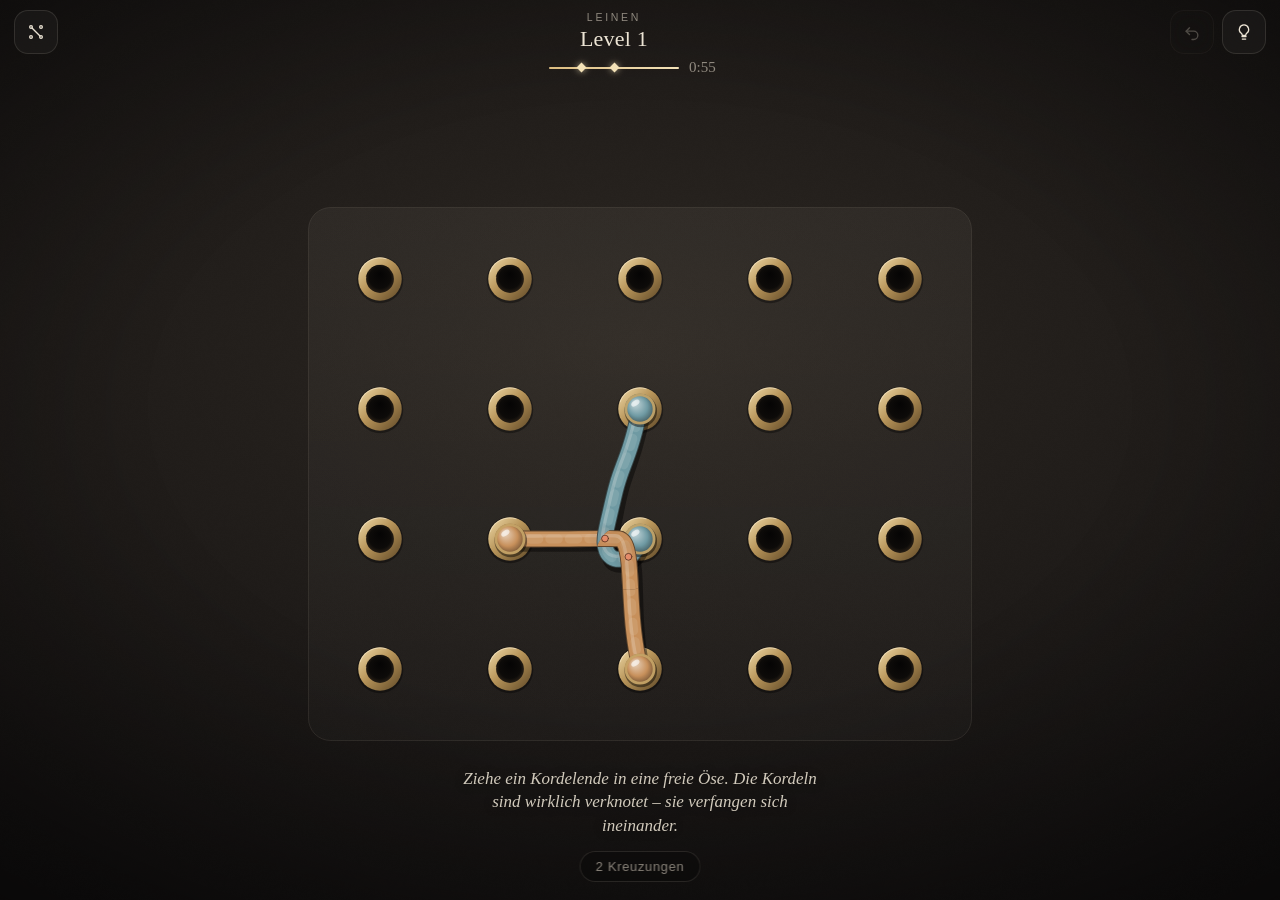
==== commit 3946ed2a: "Knoten: all 60 levels regenerated, every cord part of the knot Co-Authored-By: Claude Opus 5.5 <nore" ====
--- a/knoten/index.html
+++ b/knoten/index.html
@@ -546,7 +546,7 @@
   else root.Rope = API;
 })(typeof window !== "undefined" ? window : globalThis);
 
-window.KNOTEN_LEVELS = [{"c":4,"h":5,"k":"8,5;9,10|0,b4,0,h,b2,f,18,b0,j,1y,ax,o,2o,av,u,3f,as,10,45,aq,16,4v,ao,1a,5e,aj,12,5l,ac,o,5l,a1,f,5l,9m,f,5l,96,f,5k,8r,f,5k,8b,f,5k,7w,f,5k,7g,f,5k,71,f,5k,6m,f,5k,66,f,5k,5r,f,5k,5k,0,5k,b4,0,5b,b3,f,4x,aw,f,4q,ai,f,4p,a4,l,4v,9t,x,57,9o,17,5n,9o,19,62,9s,15,6g,9w,11,6v,a0,x,79,a4,t,7n,a9,q,82,ad,n,8h,ah,l,8v,al,j,9a,ap,h,9p,as,g,a4,aw,f,ai,az,f,ax,b3,f,b4,b4,0","m":2,"t":55,"s":[[1,1,4,[[0.42,2],[0.38,2.17],[0.28,2.32],[0.12,2.4],[-0.06,2.42],[-0.23,2.35],[-0.35,2.23],[-0.42,2.06],[-0.4,1.88],[-0.32,1.72],[-0.17,1.62],[0,1.58]]],[0,0,1,[]]]},{"c":4,"h":5,"k":"17,10;12,13;4,5|5k,m8,0,5d,lg,f,54,kf,j,4v,jd,o,4l,ib,u,4c,ha,10,43,g8,16,3u,f7,1d,3l,e5,1k,3c,d4,1r,3d,c5,1p,3o,bk,15,49,bh,n,52,bg,k,5u,be,i,6m,bd,g,7f,bb,f,87,b9,f,8z,b8,f,9s,b7,f,ak,b5,f,b4,b4,0,0,go,0,9,g8,f,o,fj,j,12,eu,q,1h,e6,w,1v,dh,13,2a,cs,1a,2p,ca,17,31,c4,s,3e,c5,k,3t,c8,g,46,cf,f,4e,cu,f,4j,da,f,4o,dr,f,4t,e7,f,4y,en,f,53,f3,f,58,fk,f,5d,g0,f,5i,gg,f,5k,go,0,0,5k,0,7,66,f,j,75,f,u,83,f,15,92,f,1g,a0,f,1s,az,f,23,bx,f,2i,cs,f,36,cz,q,3s,cw,12,48,cc,1e,4j,bp,1i,4o,ay,1d,4s,a9,17,4w,9j,12,50,8t,x,55,83,s,59,7d,n,5d,6o,j,5i,5y,f,5k,5k,0","m":4,"t":90,"s":[[2,1,14,[[1.7,1.7],[1.61,1.85],[1.58,2.03],[1.63,2.21],[1.75,2.34],[1.92,2.41],[2.1,2.41],[2.26,2.33],[2.37,2.19],[2.42,2.02],[2.39,1.84],[2.29,1.69],[2.13,1.6],[1.95,1.58],[1.78,1.64],[1.65,1.77],[1.59,1.93],[1.6,2.11],[1.68,2.27],[1.82,2.38],[2,2.42]]],[0,1,16,[]],[1,0,10,[[1.58,3],[1.62,3.17],[1.72,3.32],[1.88,3.4],[2.06,3.42],[2.23,3.35],[2.35,3.23],[2.42,3.06],[2.4,2.88],[2.32,2.72],[2.17,2.62],[2,2.58]]],[2,1,8,[]]]},{"c":4,"h":5,"k":"13,17;14,15;10,12|5k,go,0,60,gp,f,6p,gq,f,7e,gr,f,7q,gx,f,7y,h2,h,83,h7,n,85,hc,v,84,hi,13,81,hr,19,7w,i1,1d,7p,ie,19,7g,it,14,78,j8,10,70,jm,w,6s,k0,s,6k,kf,p,6c,kt,m,64,l8,j,5w,lm,h,5o,m1,f,5k,m8,0,b4,go,0,al,gm,f,9r,gi,w,8v,gh,1a,7u,go,1d,75,h9,13,7j,hy,j,8a,i4,f,8w,i1,f,9j,hx,f,a5,ht,f,ar,hp,f,be,hl,f,c0,hh,f,cm,hd,f,d9,ha,f,dv,h6,f,eh,h2,f,f4,gy,f,fq,gu,f,gc,gq,f,go,go,0,b4,b4,0,aw,bl,f,am,c7,f,ac,cu,f,a1,dh,f,9r,e4,f,9h,eq,f,97,fd,f,8x,g0,f,8r,go,f,8z,h7,n,8y,hc,1c,8h,h9,1w,7o,hb,20,6p,ha,1t,5p,h7,1k,4o,h4,1b,3p,h0,12,2o,gx,u,1o,gu,m,o,gq,f,0,go,0","m":6,"t":105,"s":[[1,0,9,[[0.42,3],[0.38,3.17],[0.28,3.31],[0.12,3.4],[-0.05,3.42],[-0.22,3.36],[-0.35,3.24],[-0.41,3.08],[-0.41,2.9],[-0.33,2.74],[-0.2,2.63],[-0.03,2.58],[0.15,2.61],[0.3,2.7]]],[2,1,14,[]],[2,0,2,[]],[2,1,1,[]],[0,1,10,[[1,2.42],[1.18,2.38],[1.32,2.27],[1.41,2.1],[1.41,1.92],[1.34,1.75],[1.2,1.63],[1.02,1.58],[0.84,1.61],[0.69,1.72],[0.6,1.88],[0.58,2.06],[0.65,2.23],[0.78,2.36],[0.96,2.42],[1.14,2.4],[1.3,2.3],[1.4,2.14],[1.42,1.96],[1.36,1.78],[1.23,1.65],[1.06,1.58],[0.88,1.6],[0.72,1.69],[0.61,1.84],[0.58,2.02],[0.63,2.2],[0.75,2.34],[0.92,2.41],[1.1,2.41],[1.27,2.32],[1.38,2.18],[1.42,2]]],[1,0,11,[]]]},{"c":4,"h":5,"k":"18,14;10,19;6,5|b4,m8,0,b4,lo,f,b5,ks,h,b5,jw,l,b6,j0,p,b6,i4,u,b6,h8,z,b7,gc,13,b7,fg,19,b7,ek,19,b2,dp,15,an,cx,12,a7,c8,1a,9n,bu,14,98,bw,l,8y,ch,f,94,da,f,9i,e3,f,9v,ew,f,ad,fl,f,av,ga,f,b4,go,0,b4,b4,0,b4,bi,k,b5,by,18,b1,cg,1u,ao,d3,20,aa,dn,1o,a8,e4,13,al,ei,l,b1,f1,f,bj,fk,f,c1,g3,f,cg,go,f,cw,h8,f,dc,ht,f,dr,ie,f,e7,iy,f,en,jj,f,f2,k4,f,fi,ko,f,fx,l9,f,gd,lu,f,go,m8,0,b4,5k,0,b1,5z,f,aw,6n,f,as,7c,f,an,80,f,ai,8p,f,ad,9d,f,a9,a1,f,a4,aq,f,a3,bf,f,a6,c2,f,9w,cl,h,9n,cv,x,93,cj,1d,8k,bp,1b,83,ar,15,7n,9t,z,76,8v,u,6q,7x,p,69,70,k,5t,62,f,5k,5k,0","m":5,"t":100,"s":[[0,0,15,[[2,2.42],[2.18,2.38],[2.33,2.26],[2.41,2.1],[2.41,1.91],[2.33,1.74],[2.19,1.63],[2.01,1.58],[1.83,1.62],[1.68,1.73],[1.59,1.89],[1.59,2.08],[1.66,2.25],[1.8,2.37],[1.98,2.42],[2.16,2.39],[2.31,2.28],[2.4,2.12],[2.41,1.93],[2.35,1.76],[2.21,1.64],[2.03,1.58],[1.85,1.61],[1.7,1.71],[1.6,1.87],[1.58,2.05],[1.65,2.23],[1.78,2.36],[1.96,2.42],[2.14,2.4],[2.3,2.3]]],[1,1,7,[]],[2,1,13,[[1.81,2.62],[1.67,2.74],[1.59,2.9],[1.59,3.08],[1.66,3.25],[1.8,3.37],[1.97,3.42],[2.15,3.39],[2.3,3.29],[2.4,3.14],[2.42,2.96],[2.36,2.79],[2.24,2.65],[2.07,2.59],[1.89,2.59],[1.73,2.68],[1.62,2.82],[1.58,3]]],[0,0,9,[[1.42,3],[1.38,3.17],[1.28,3.32],[1.12,3.4],[0.94,3.42],[0.77,3.35],[0.65,3.23],[0.58,3.06],[0.6,2.88],[0.68,2.72],[0.83,2.62],[1,2.58]]],[2,0,17,[]]]},{"c":4,"h":5,"k":"0,9;11,10;2,6|0,0,0,n,f,f,1i,10,f,2d,1l,f,38,25,f,43,2q,f,4y,3b,f,5t,3v,f,6o,4g,f,7j,51,f,8e,5m,f,99,66,f,9z,6p,f,a4,73,14,9s,7m,1g,97,86,19,8k,8o,12,7x,97,w,7a,9p,q,6n,a8,k,60,ar,f,5k,b4,0,go,b4,0,gg,ay,f,g2,an,f,fn,ac,f,f9,a2,f,ev,9r,f,eg,9g,f,e2,96,f,do,8v,f,da,8k,f,cv,89,f,ch,7z,f,c3,7o,f,bo,7d,f,b8,7a,g,au,7b,s,an,7p,19,ak,8f,19,ar,97,y,aw,9y,o,b1,ap,f,b4,b4,0,b4,0,0,b5,f,f,b7,13,f,b8,1r,h,ba,2f,k,bb,33,n,bd,3q,q,bf,4e,t,bg,52,x,bi,5q,11,bk,6e,15,bl,72,19,bl,7p,18,bf,84,v,ax,87,f,a6,7w,f,9d,7f,m,96,6t,15,9q,69,1a,aa,5y,u,at,5p,f,b4,5k,0","m":5,"t":95,"s":[[2,1,8,[[1.3,1.7],[1.14,1.6],[0.96,1.58],[0.79,1.64],[0.65,1.76],[0.59,1.93],[0.6,2.11],[0.68,2.28],[0.83,2.38],[1.01,2.42],[1.19,2.38],[1.33,2.26],[1.41,2.1],[1.41,1.91],[1.34,1.75],[1.2,1.63],[1.02,1.58],[0.84,1.61],[0.69,1.72],[0.6,1.88],[0.58,2.06],[0.65,2.23],[0.78,2.36],[0.95,2.42],[1.13,2.4],[1.29,2.3],[1.39,2.15],[1.42,1.97],[1.37,1.8],[1.25,1.66],[1.08,1.59],[0.89,1.59],[0.73,1.68],[0.62,1.82],[0.58,2]]],[0,1,4,[]],[1,0,6,[[2.19,0.38],[2.33,0.26],[2.41,0.09],[2.41,-0.1],[2.33,-0.27],[2.18,-0.38],[2,-0.42],[1.82,-0.38],[1.67,-0.26],[1.59,-0.09],[1.59,0.09],[1.67,0.26],[1.82,0.38],[2,0.42]]],[1,1,1,[[2,0.42],[2.18,0.38],[2.32,0.27],[2.41,0.1],[2.41,-0.08],[2.34,-0.25],[2.2,-0.37],[2.03,-0.42],[1.85,-0.39],[1.69,-0.29],[1.6,-0.13],[1.58,0.05],[1.65,0.23],[1.77,0.35],[1.95,0.42],[2.13,0.4],[2.29,0.31],[2.39,0.15],[2.42,-0.03],[2.37,-0.2],[2.25,-0.34],[2.08,-0.41],[1.9,-0.41],[1.73,-0.32],[1.62,-0.18],[1.58,0]]],[2,0,9,[]]]},{"c":4,"h":5,"k":"10,14;13,9;11,18;15,6|b4,b4,0,b1,bj,f,ax,c6,t,as,ct,17,am,dh,1j,af,e7,1o,a2,ex,1d,9q,fg,u,a0,fw,f,aj,g8,f,b0,g8,j,ba,g2,q,bf,ft,y,bf,fj,16,bb,fa,1d,b0,f1,1i,al,ex,1j,a4,f0,1c,9r,fd,v,9z,fw,h,ar,ge,f,b4,go,0,5k,go,0,68,gm,f,7a,gj,k,8c,gg,s,9e,ge,10,a4,g7,1d,aj,fs,17,an,fg,t,al,f6,j,ac,ev,f,9w,en,f,9d,ef,f,96,du,f,91,d8,f,8x,cm,f,8t,c2,k,8n,bl,x,86,b9,1a,7f,b5,15,6p,b5,r,5y,b4,f,5k,b4,0,go,b4,0,g7,bd,f,fk,bq,h,ey,c2,l,eb,cf,p,do,cr,u,d2,d4,z,cg,dg,15,bt,dt,1a,b6,e3,12,aj,e4,p,9v,dx,y,9c,ef,1c,94,fb,1l,92,ga,1t,9c,h7,1n,9n,i2,1e,9y,iy,14,aa,ju,w,al,kq,n,aw,lm,f,b4,m8,0,go,go,0,g6,gd,f,fh,fy,f,et,fj,f,e4,f4,f,df,ep,f,cr,ea,f,c2,dv,f,bd,di,f,am,da,h,9x,d3,s,9a,cv,17,8k,cm,1a,7y,c9,w,7t,bk,f,8a,am,f,8s,9q,f,9a,8u,f,9s,7y,f,aa,72,f,as,65,f,b4,5k,0","m":7,"t":130,"s":[[0,0,19,[[2,3.58],[1.82,3.62],[1.68,3.73],[1.59,3.9],[1.59,4.08],[1.66,4.25],[1.8,4.37],[1.97,4.42],[2.15,4.39],[2.31,4.29],[2.4,4.13],[2.42,3.95],[2.35,3.77],[2.23,3.65],[2.05,3.58],[1.87,3.6],[1.71,3.69],[1.61,3.85],[1.58,4.03],[1.63,4.2],[1.75,4.34],[1.92,4.41],[2.1,4.41],[2.27,4.32],[2.38,4.18],[2.42,4]]],[2,0,17,[]],[1,1,11,[[2.62,2.81],[2.58,2.99],[2.62,3.17],[2.73,3.32],[2.89,3.4],[3.07,3.41],[3.24,3.34],[3.36,3.21],[3.42,3.03],[3.39,2.85],[3.29,2.7],[3.14,2.6],[2.95,2.58],[2.78,2.64],[2.65,2.77],[2.58,2.94],[2.6,3.13],[2.69,3.28],[2.84,3.39],[3.02,3.42],[3.2,3.37],[3.34,3.25],[3.41,3.08],[3.41,2.9],[3.32,2.73],[3.18,2.62],[3,2.58]]],[3,0,5,[]],[0,1,15,[[2.7,2.3],[2.61,2.14],[2.58,1.96],[2.64,1.79],[2.76,1.66],[2.93,1.59],[3.11,1.59],[3.27,1.68],[3.38,1.82],[3.42,2],[3.38,2.18],[3.27,2.32],[3.11,2.41],[2.93,2.41],[2.76,2.34],[2.64,2.21],[2.58,2.04],[2.61,1.86],[2.7,1.7],[2.86,1.61],[3.04,1.58],[3.21,1.64],[3.34,1.76],[3.41,1.93],[3.41,2.11],[3.32,2.27],[3.18,2.38],[3,2.42]]],[0,0,10,[[3,2.42],[3.18,2.38],[3.32,2.27],[3.41,2.1],[3.41,1.92],[3.34,1.75],[3.2,1.63],[3.03,1.58],[2.85,1.61],[2.69,1.71],[2.6,1.87],[2.58,2.05],[2.65,2.23],[2.77,2.35],[2.95,2.42],[3.13,2.4],[3.29,2.31],[3.39,2.15],[3.42,1.97],[3.37,1.8],[3.25,1.66],[3.08,1.59],[2.9,1.59],[2.73,1.68],[2.62,1.82],[2.58,2]]],[1,1,16,[]]]},{"c":4,"h":5,"k":"10,14;12,15;8,4;6,9|b4,b4,0,as,b5,f,a8,b8,f,9p,ba,f,95,bc,f,8l,bf,f,81,bh,f,7h,bk,f,6y,bm,f,6i,bw,f,69,c4,s,6b,cg,16,6o,cx,1a,77,dd,15,7q,dt,10,88,e9,w,8r,eo,s,9a,f4,o,9t,fk,l,ab,g0,i,au,gg,f,b4,go,0,0,go,0,h,fs,f,12,em,n,1n,dg,w,29,ca,15,2u,b4,1e,3n,ag,1u,4m,aq,20,5f,ba,1z,67,bv,1y,70,cf,1v,7w,ct,1n,8s,d7,1g,9o,dl,19,al,dz,13,bh,ee,x,cd,es,s,da,f6,o,e6,fk,k,f3,fz,h,fz,gd,f,go,go,0,0,b4,0,l,b6,f,1i,b8,f,2f,ba,f,3c,bd,f,44,bd,f,4j,bd,r,4l,bf,17,4f,bi,1m,43,bh,1y,3l,bd,26,32,b4,2e,2o,al,29,2d,a0,20,22,9e,1r,1q,8t,1i,1f,88,1a,14,7n,12,t,72,u,h,6h,m,6,5v,f,0,5k,0,b4,5k,0,ak,5z,f,9q,6l,g,8w,76,i,82,7s,l,77,8e,o,6d,90,s,5j,9m,v,4p,a8,z,3w,au,14,3k,bi,19,41,c2,z,4r,cd,s,5g,cn,l,65,cx,f,6q,ct,f,73,cj,m,75,c6,11,6x,bo,1b,6f,b9,12,5w,b5,g,5k,b4,0","m":9,"t":145,"s":[[2,1,17,[[0,2.58],[0.18,2.62],[0.32,2.73],[0.4,2.89],[0.41,3.07],[0.35,3.23],[0.22,3.36],[0.05,3.42],[-0.13,3.4],[-0.29,3.31],[-0.39,3.16],[-0.42,2.98],[-0.37,2.81],[-0.26,2.67],[-0.1,2.59],[0.08,2.59],[0.25,2.66],[0.37,2.79],[0.42,2.97],[0.39,3.15],[0.3,3.3]]],[1,0,7,[]],[1,1,3,[]],[3,0,12,[[0.38,1.81],[0.26,1.67],[0.1,1.59],[-0.09,1.59],[-0.25,1.67],[-0.37,1.8],[-0.42,1.98],[-0.39,2.16],[-0.28,2.31],[-0.12,2.4],[0.06,2.42],[0.23,2.35],[0.36,2.22],[0.42,2.05],[0.4,1.87],[0.3,1.71],[0.15,1.61],[-0.03,1.58],[-0.2,1.63],[-0.34,1.75],[-0.41,1.92],[-0.41,2.11],[-0.32,2.27],[-0.18,2.38],[0,2.42]]],[2,1,4,[]],[3,1,13,[[1.58,2],[1.62,1.82],[1.73,1.68],[1.89,1.59],[2.07,1.59],[2.24,1.66],[2.36,1.79],[2.42,1.96],[2.39,2.14],[2.3,2.3],[2.14,2.39],[1.96,2.42],[1.79,2.36],[1.66,2.24],[1.59,2.07],[1.59,1.89],[1.68,1.73],[1.82,1.62],[2,1.58],[2.18,1.62],[2.32,1.73],[2.41,1.89],[2.41,2.07],[2.34,2.24],[2.21,2.36],[2.04,2.42],[1.86,2.39],[1.7,2.3]]],[3,1,6,[[1.7,2.3],[1.61,2.15],[1.58,1.97],[1.63,1.79],[1.75,1.66],[1.92,1.59],[2.1,1.59],[2.26,1.67],[2.37,1.81],[2.42,1.98],[2.39,2.16],[2.29,2.31],[2.13,2.4],[1.95,2.42],[1.78,2.36],[1.65,2.23],[1.59,2.07],[1.6,1.89],[1.68,1.73],[1.82,1.62],[2,1.58]]],[0,1,5,[[2,1.42],[2.18,1.38],[2.32,1.27],[2.41,1.1],[2.41,0.92],[2.34,0.75],[2.2,0.63],[2.03,0.58],[1.85,0.61],[1.69,0.71],[1.6,0.87],[1.58,1.05],[1.65,1.23],[1.77,1.35],[1.95,1.42],[2.13,1.4],[2.29,1.31],[2.39,1.15],[2.42,0.97],[2.37,0.8],[2.25,0.66],[2.08,0.59],[1.9,0.59],[1.73,0.68],[1.62,0.82],[1.58,1]]],[3,0,2,[]]]},{"c":4,"h":5,"k":"19,10;15,12;5,9;14,13|go,m8,0,g6,lu,f,fh,lb,f,es,ks,f,e4,ka,f,df,jr,f,cq,j8,f,c1,ip,f,bd,i6,f,ao,ho,f,a3,h1,f,9h,ge,f,8v,fs,f,8h,f7,n,8l,eq,17,91,e8,1j,9l,dr,1o,a3,d8,1l,ad,co,17,an,c4,t,aw,bk,f,b4,b4,0,go,go,0,g0,gj,f,f6,gd,h,ed,g8,l,dk,g2,q,cr,fw,w,by,fr,14,b6,fl,1d,ae,fg,1n,9m,fa,1y,8s,fa,1z,80,ff,1o,77,fk,1e,6f,fo,16,5m,ft,z,4s,fy,t,3z,g2,o,35,g7,k,2c,gc,i,1i,gg,g,o,gl,f,0,go,0,5k,5k,0,5q,5w,f,60,6h,f,6a,71,f,6j,7l,f,6t,86,f,73,8q,f,7d,9a,f,7m,9v,f,7w,af,f,86,az,f,8g,bj,f,8q,c4,f,8w,cp,f,8t,d8,i,8q,dh,y,8f,dj,1a,7v,dc,1g,78,cs,17,6k,c4,s,5w,bg,f,5k,b4,0,b4,go,0,am,g5,f,9t,fc,f,90,ei,f,81,dp,f,7z,cr,q,8q,cm,1b,9c,ct,15,9l,d6,v,9k,dp,s,9j,e8,s,9g,eq,v,9c,f7,11,96,fn,17,8t,fx,1b,8b,g2,15,7t,g6,z,7b,ga,u,6t,ge,p,6b,gi,k,5t,gm,f,5k,go,0","m":10,"t":150,"s":[[3,1,18,[[2.58,3],[2.62,2.83],[2.72,2.69],[2.88,2.6],[3.05,2.58],[3.22,2.64],[3.35,2.76],[3.41,2.92],[3.41,3.1],[3.33,3.26],[3.2,3.37],[3.03,3.42],[2.85,3.39],[2.7,3.3]]],[1,0,4,[]],[3,1,15,[[2,2.42],[1.83,2.38],[1.69,2.28],[1.6,2.12],[1.58,1.95],[1.64,1.78],[1.76,1.65],[1.92,1.59],[2.1,1.59],[2.26,1.67],[2.37,1.8],[2.42,1.97],[2.39,2.15],[2.3,2.3]]],[0,1,18,[]],[1,0,17,[]],[1,1,13,[]],[2,0,7,[[1.81,2.62],[1.67,2.74],[1.59,2.91],[1.59,3.1],[1.67,3.26],[1.82,3.38],[2,3.42],[2.18,3.38],[2.33,3.26],[2.41,3.1],[2.41,2.91],[2.33,2.74],[2.19,2.62]]],[3,0,11,[[2.81,1.38],[2.99,1.42],[3.18,1.38],[3.33,1.27],[3.41,1.1],[3.41,0.91],[3.33,0.74],[3.19,0.62],[3,0.58],[2.82,0.62],[2.67,0.74],[2.59,0.9],[2.59,1.09],[2.67,1.26],[2.82,1.38],[3,1.42]]],[3,1,6,[[3,1.42],[2.82,1.38],[2.68,1.27],[2.59,1.11],[2.59,0.93],[2.66,0.76],[2.79,0.64],[2.96,0.58],[3.14,0.61],[3.3,0.7],[3.39,0.86],[3.42,1.04],[3.36,1.21],[3.24,1.34],[3.07,1.41],[2.89,1.41],[2.73,1.32],[2.62,1.18],[2.58,1]]],[2,0,4,[]]]},{"c":4,"h":6,"k":"14,16;10,9;8,6;13,12|b4,go,0,al,gm,f,9v,gj,h,95,gh,l,8f,ge,p,7p,gc,t,6z,g9,z,69,g7,15,5j,g4,1b,4t,g1,1h,44,fz,1p,3e,fw,1w,2o,fs,1w,21,fs,1i,1l,fy,x,1i,gl,f,1b,hl,f,11,il,f,r,jl,f,h,kl,f,7,lk,f,0,m8,0,b4,b4,0,ai,b8,f,9k,bf,o,8m,bl,z,7n,br,19,6p,bz,14,5u,cg,t,53,d4,o,4y,dv,p,5d,ec,11,5w,ec,1a,6d,e6,15,6l,dx,x,6o,dn,p,6l,dd,h,6e,d1,f,68,co,f,63,cb,f,5x,bz,f,5s,bm,f,5m,b9,f,5k,b4,0,0,b4,0,o,bb,f,1j,bk,m,2e,bt,t,3a,c2,11,45,cb,1a,50,ck,1i,5v,cs,1n,6m,cy,1c,75,cq,u,7g,c9,f,7o,bl,f,81,az,f,8e,ac,f,8r,9q,f,93,93,f,9g,8h,f,9t,7v,f,a6,78,f,ai,6m,f,av,60,f,b4,5k,0,5k,go,0,5l,gi,f,5n,g5,f,5q,fr,f,5t,fe,f,5v,f1,f,5y,en,f,5z,ea,f,5w,dx,f,5t,dn,o,5t,di,12,5j,dj,1e,50,dr,1n,4h,ea,1i,3z,ev,1b,3g,ff,14,2x,g0,11,2d,gj,14,1o,gv,1a,w,gw,14,c,gr,f,0,go,0","m":12,"t":165,"s":[[1,0,5,[[0.42,2],[0.38,1.82],[0.27,1.68],[0.1,1.59],[-0.08,1.59],[-0.25,1.66],[-0.37,1.8],[-0.42,1.98],[-0.39,2.16],[-0.28,2.31],[-0.12,2.4],[0.06,2.42],[0.23,2.35],[0.36,2.22],[0.42,2.04],[0.4,1.86],[0.3,1.7]]],[2,0,7,[]],[2,1,19,[]],[2,1,11,[]],[2,1,1,[]],[2,0,0,[]],[3,1,17,[[1.58,3],[1.62,2.82],[1.73,2.68],[1.89,2.59],[2.07,2.59],[2.24,2.66],[2.36,2.79],[2.42,2.96],[2.39,3.14],[2.3,3.3],[2.14,3.39],[1.96,3.42],[1.79,3.36],[1.66,3.24],[1.59,3.07],[1.59,2.89],[1.68,2.73],[1.82,2.62],[2,2.58],[2.18,2.62],[2.32,2.73],[2.41,2.89],[2.41,3.07],[2.34,3.24],[2.21,3.36],[2.04,3.42],[1.86,3.39],[1.7,3.3]]],[0,1,19,[]],[1,0,8,[[1,2.58],[0.82,2.62],[0.67,2.74],[0.59,2.9],[0.59,3.09],[0.67,3.26],[0.81,3.37],[0.99,3.42],[1.17,3.38],[1.32,3.27],[1.41,3.11],[1.41,2.92],[1.34,2.75],[1.2,2.63],[1.02,2.58],[0.84,2.61],[0.69,2.72],[0.6,2.88],[0.59,3.07],[0.65,3.24],[0.79,3.36],[0.97,3.42],[1.15,3.39],[1.3,3.29],[1.4,3.13],[1.42,2.95],[1.35,2.77],[1.22,2.64],[1.04,2.58],[0.86,2.6],[0.7,2.7]]],[1,0,16,[[0.81,3.62],[0.67,3.74],[0.59,3.9],[0.59,4.08],[0.66,4.25],[0.8,4.37],[0.97,4.42],[1.15,4.39],[1.3,4.29],[1.4,4.14],[1.42,3.96],[1.36,3.79],[1.24,3.65],[1.07,3.59],[0.89,3.59],[0.73,3.68],[0.62,3.82],[0.58,4]]],[3,1,12,[[0.42,4],[0.38,3.82],[0.27,3.68],[0.11,3.59],[-0.07,3.59],[-0.24,3.66],[-0.36,3.79],[-0.42,3.96],[-0.39,4.14],[-0.3,4.3],[-0.14,4.39],[0.04,4.42],[0.21,4.36],[0.34,4.24],[0.41,4.07],[0.41,3.89],[0.32,3.73],[0.18,3.62],[0,3.58]]],[1,0,5,[]]]},{"c":4,"h":6,"k":"13,11;2,5;7,1;10,6;4,8|5k,go,0,57,fu,f,4p,ep,f,47,dj,f,3p,ce,f,3c,bb,f,3k,at,17,4b,ar,1n,59,au,1j,66,ax,1d,73,b0,18,80,b4,14,8w,b9,z,9t,be,w,aq,bj,t,bn,bi,q,ci,bc,n,de,b8,k,ea,b5,i,f6,b3,g,g2,b3,f,go,b4,0,b4,0,0,ah,j,f,9j,1b,p,8k,23,10,7m,2v,1b,6o,3n,1n,5p,4f,1z,50,59,1x,4s,64,1f,52,6n,w,5s,6r,f,6k,6s,f,79,6s,f,7o,6n,i,7y,6g,r,7x,66,14,7p,5t,1a,7d,5g,1a,6y,5a,14,6h,5c,s,60,5f,f,5k,5k,0,go,5k,0,g2,5p,f,f9,5v,f,ef,62,f,dm,69,f,cs,6f,f,by,6m,f,b5,6t,f,ab,6z,f,9i,76,f,8p,7d,f,7v,7k,f,73,7l,r,6k,75,18,63,6e,17,5c,5p,u,4n,4z,f,4t,3x,f,50,2u,f,58,1s,f,5f,p,f,5k,0,0,b4,b4,0,at,ar,f,ad,a8,i,9w,9o,n,9f,95,s,8z,8m,y,8i,83,14,82,7k,1a,7k,72,1c,75,6j,19,6y,65,y,74,5y,l,7i,5r,g,7w,5n,f,8c,5n,f,8s,5m,f,97,5m,f,9n,5l,f,a2,5l,f,ai,5l,f,ax,5k,f,b4,5k,0,0,5k,0,o,5f,f,1p,58,l,2q,51,u,3r,4u,12,4s,4n,18,5h,4r,11,5v,56,1b,5t,5m,1s,5l,69,1w,5f,71,1o,59,7s,1h,53,8k,1a,4w,9b,13,4q,a2,w,4k,au,r,49,bi,y,3l,bv,1a,2l,bp,12,1k,bg,q,j,b8,f,0,b4,0","m":16,"t":220,"s":[[4,1,14,[[0.7,2.7],[0.6,2.86],[0.58,3.04],[0.64,3.22],[0.77,3.35],[0.94,3.42],[1.13,3.4],[1.29,3.31],[1.39,3.15],[1.42,2.97],[1.37,2.79],[1.24,2.66],[1.07,2.59],[0.89,2.6],[0.72,2.68],[0.61,2.83],[0.58,3.01],[0.63,3.19],[0.75,3.33],[0.91,3.41],[1.1,3.41],[1.27,3.33],[1.38,3.18],[1.42,3]]],[0,1,8,[]],[1,0,12,[[0.38,0.81],[0.26,0.67],[0.1,0.59],[-0.09,0.59],[-0.25,0.67],[-0.37,0.8],[-0.42,0.98],[-0.39,1.16],[-0.28,1.31],[-0.12,1.4],[0.06,1.42],[0.23,1.35],[0.36,1.22],[0.42,1.05],[0.4,0.87],[0.3,0.71],[0.15,0.61],[-0.03,0.58],[-0.2,0.63],[-0.34,0.75],[-0.41,0.92],[-0.41,1.11],[-0.32,1.27],[-0.18,1.38],[0,1.42]]],[4,0,17,[]],[4,1,20,[]],[3,0,2,[[1.19,0.38],[1.01,0.42],[0.83,0.38],[0.68,0.27],[0.6,0.11],[0.59,-0.07],[0.66,-0.24],[0.79,-0.36],[0.97,-0.42],[1.15,-0.39],[1.3,-0.29],[1.4,-0.14],[1.42,0.05],[1.36,0.22],[1.23,0.35],[1.06,0.42],[0.87,0.4],[0.72,0.31],[0.61,0.16],[0.58,-0.02],[0.63,-0.2],[0.75,-0.34],[0.92,-0.41],[1.1,-0.41],[1.27,-0.32],[1.38,-0.18],[1.42,0]]],[2,1,3,[]],[4,1,21,[]],[4,1,16,[]],[4,1,18,[]],[4,1,21,[]],[3,1,1,[[1.42,1],[1.38,1.18],[1.27,1.32],[1.1,1.41],[0.92,1.41],[0.75,1.34],[0.63,1.2],[0.58,1.03],[0.61,0.85],[0.71,0.69],[0.87,0.6],[1.05,0.58],[1.23,0.65],[1.35,0.77],[1.42,0.95],[1.4,1.13],[1.31,1.29],[1.15,1.39],[0.97,1.42],[0.8,1.37],[0.66,1.25],[0.59,1.08],[0.59,0.9],[0.68,0.73],[0.82,0.62],[1,0.58]]],[1,0,9,[]],[1,1,0,[[1,0.42],[1.17,0.38],[1.32,0.28],[1.4,0.12],[1.42,-0.06],[1.35,-0.23],[1.23,-0.35],[1.06,-0.42],[0.88,-0.4],[0.72,-0.32],[0.62,-0.17],[0.58,0]]],[3,0,4,[[0.42,0],[0.38,-0.17],[0.28,-0.32],[0.12,-0.4],[-0.06,-0.42],[-0.23,-0.35],[-0.35,-0.23],[-0.42,-0.06],[-0.4,0.12],[-0.32,0.28],[-0.17,0.38],[0,0.42]]],[1,1,14,[]]]},{"c":4,"h":6,"k":"7,11;10,6;15,23;21,22;8,2|go,5k,0,ge,5n,f,fw,5s,f,fe,5y,f,ew,63,f,ee,68,f,dw,6e,f,de,6j,f,cx,6p,f,cf,6x,f,by,74,f,bk,7f,p,bh,7u,16,bw,8b,1d,ck,8p,1a,d7,93,16,dt,9g,10,eg,9t,v,f3,a6,p,fp,ak,k,gc,ax,f,go,b4,0,b4,b4,0,b7,az,f,bf,ao,f,bn,ad,f,bv,a2,f,c2,9r,f,ca,9g,f,ci,95,f,cq,8u,f,cy,8k,g,d3,89,k,d5,7x,p,d6,7l,u,d7,79,10,d3,6z,17,cw,6n,19,co,6b,15,cg,63,v,c5,5w,m,bs,5q,h,bc,5m,f,b4,5k,0,go,go,0,gb,h8,f,fs,i0,f,f9,ir,f,eq,jj,f,e8,kb,f,dp,l2,f,d6,lu,f,co,mm,f,c5,ne,f,bm,o5,f,b4,ox,f,b1,pm,p,bk,pw,18,c8,q4,18,cw,qd,12,dk,qm,w,e8,qv,r,ew,r4,n,fk,rd,j,g8,rm,f,go,rs,0,5k,rs,0,5z,rk,f,6m,r9,h,7a,qx,m,7x,ql,r,8k,q9,v,98,px,11,9v,pl,16,aj,p9,1c,b6,p0,1e,bo,oz,15,bw,p5,s,bx,pe,j,by,po,f,bx,pz,f,bs,qa,f,bn,qk,f,bj,qu,f,be,r5,f,ba,rf,f,b5,rp,f,b4,rs,0,0,b4,0,t,ax,f,1v,ao,f,2x,af,f,3z,a6,f,50,9x,f,62,9o,f,74,9f,f,86,96,f,97,8y,f,a9,8p,f,bb,8g,f,c9,83,i,ce,7h,16,bx,6m,1d,bk,5p,1b,bi,4p,13,bf,3q,x,bc,2q,q,b9,1q,k,b6,r,f,b4,0,0","m":11,"t":155,"s":[[0,1,1,[[2.19,0.38],[2.01,0.42],[1.83,0.38],[1.68,0.28],[1.6,0.12],[1.58,-0.06],[1.65,-0.23],[1.78,-0.36],[1.96,-0.42],[2.14,-0.4],[2.29,-0.3],[2.39,-0.15],[2.42,0.03],[2.37,0.21],[2.24,0.34],[2.08,0.41],[1.89,0.41],[1.73,0.32],[1.62,0.18],[1.58,0]]],[4,1,14,[]],[4,1,16,[]],[1,0,2,[[1.19,0.38],[1.33,0.26],[1.41,0.09],[1.41,-0.09],[1.33,-0.26],[1.19,-0.37],[1.01,-0.42],[0.83,-0.39],[0.68,-0.28],[0.6,-0.12],[0.59,0.07],[0.65,0.24],[0.79,0.36],[0.96,0.42],[1.15,0.39],[1.3,0.29],[1.4,0.14],[1.42,-0.05],[1.36,-0.22],[1.23,-0.35],[1.06,-0.42],[0.88,-0.4],[0.72,-0.31],[0.61,-0.16],[0.58,0.02],[0.63,0.2],[0.75,0.34],[0.92,0.41],[1.1,0.41],[1.27,0.32],[1.38,0.18],[1.42,0]]],[0,0,10,[]],[4,1,12,[]],[2,0,19,[[2.19,4.62],[2.33,4.74],[2.41,4.91],[2.41,5.09],[2.33,5.26],[2.19,5.37],[2.02,5.42],[1.83,5.39],[1.69,5.28],[1.6,5.12],[1.59,4.94],[1.65,4.76],[1.79,4.64],[1.96,4.58],[2.14,4.6],[2.3,4.7]]],[0,1,15,[]],[2,0,17,[[1.38,4.81],[1.26,4.67],[1.1,4.59],[0.92,4.59],[0.75,4.66],[0.63,4.8],[0.58,4.97],[0.61,5.15],[0.71,5.3],[0.86,5.4],[1.04,5.42],[1.21,5.36],[1.35,5.24],[1.41,5.07],[1.41,4.89],[1.32,4.73],[1.18,4.62],[1,4.58]]],[3,0,18,[[1,4.42],[1.18,4.38],[1.32,4.27],[1.41,4.1],[1.41,3.92],[1.34,3.75],[1.2,3.63],[1.02,3.58],[0.84,3.61],[0.69,3.72],[0.6,3.88],[0.58,4.06],[0.65,4.23],[0.78,4.36],[0.96,4.42],[1.14,4.4],[1.3,4.3],[1.4,4.14],[1.42,3.96],[1.36,3.78],[1.23,3.65],[1.06,3.58],[0.88,3.6],[0.72,3.69],[0.61,3.84],[0.58,4.02],[0.63,4.2],[0.75,4.34],[0.92,4.41],[1.1,4.41],[1.27,4.32],[1.38,4.18],[1.42,4]]],[2,1,20,[]]]},{"c":4,"h":6,"k":"9,10;21,22;15,18;14,20;1,5|5k,b4,0,5p,a8,f,5w,8u,i,67,7i,r,6l,6n,1c,7c,6a,12,7o,6g,k,7s,6q,f,7v,72,f,7s,7f,f,7l,7p,f,7f,7w,i,7b,82,s,7h,88,15,7w,8n,1a,8e,91,13,8w,9e,y,9d,9s,t,9v,a6,o,ad,aj,j,av,ax,f,b4,b4,0,5k,rs,0,5v,rc,f,6c,qp,y,6u,pz,1a,7g,p7,17,87,om,12,8z,o4,14,9r,nl,1a,ah,n6,1b,b2,n5,x,b8,nd,k,bd,nq,f,bd,o5,f,bc,ol,f,bb,p0,f,ba,pg,f,b9,pv,f,b8,qb,f,b7,qq,f,b6,r6,f,b4,rl,f,b4,rs,0,go,go,0,gh,gy,f,g5,hf,f,ft,hw,f,fh,id,f,f4,iu,g,es,ja,h,eg,jr,j,e4,k8,l,dt,kp,n,dh,l5,q,d5,lm,t,ct,m3,x,ch,mj,11,c5,n0,15,bt,nh,1a,be,nv,1b,av,o1,14,ah,nw,o,a9,nb,f,ao,mk,f,b4,m8,0,b4,go,0,aw,hc,f,an,i6,j,ad,j0,o,a3,ju,u,9u,kn,11,9k,lh,18,9b,ma,1g,91,n4,1p,8s,nx,1y,8l,or,1x,8d,pi,1h,7z,px,t,77,px,f,69,px,f,5b,q7,f,4e,qh,f,3h,qr,f,2j,r1,f,1m,rb,f,p,rl,f,0,rs,0,5k,0,0,5o,o,f,5u,1r,f,60,2t,f,67,3w,f,6d,4y,f,6j,60,f,6x,6y,g,7d,79,17,80,7j,17,8a,7w,x,89,87,l,81,8h,f,7q,8q,f,7c,8w,k,6x,8v,v,6m,8i,18,67,82,1i,5o,7h,1h,5j,6r,z,5k,5z,f,5k,5k,0","m":11,"t":165,"s":[[1,0,16,[[1.81,3.38],[1.67,3.26],[1.59,3.09],[1.59,2.91],[1.67,2.74],[1.81,2.63],[1.98,2.58],[2.17,2.61],[2.31,2.72],[2.4,2.88],[2.41,3.06],[2.35,3.24],[2.21,3.36],[2.04,3.42],[1.86,3.4],[1.7,3.3],[1.6,3.14],[1.58,2.96],[1.64,2.79],[1.76,2.65],[1.94,2.59],[2.12,2.6],[2.28,2.69],[2.39,2.83],[2.42,3.02],[2.37,3.19],[2.26,3.33],[2.09,3.41],[1.91,3.41],[1.74,3.33],[1.62,3.19]]],[3,1,13,[]],[2,0,21,[[2.19,4.62],[2.01,4.58],[1.83,4.62],[1.68,4.72],[1.6,4.88],[1.58,5.06],[1.65,5.23],[1.78,5.36],[1.96,5.42],[2.14,5.4],[2.29,5.3],[2.39,5.15],[2.42,4.97],[2.37,4.79],[2.24,4.66],[2.08,4.59],[1.89,4.59],[1.73,4.68],[1.62,4.82],[1.58,5]]],[1,1,20,[]],[2,1,22,[]],[2,1,17,[]],[0,1,8,[[1.19,0.38],[1.33,0.26],[1.41,0.09],[1.41,-0.1],[1.33,-0.26],[1.18,-0.38],[1,-0.42],[0.82,-0.38],[0.67,-0.26],[0.59,-0.1],[0.59,0.09],[0.67,0.26],[0.81,0.38]]],[4,0,12,[[0.19,1.62],[0.33,1.74],[0.41,1.91],[0.41,2.1],[0.32,2.27],[0.18,2.38],[-0.01,2.42],[-0.19,2.38],[-0.33,2.26],[-0.41,2.09],[-0.41,1.9],[-0.33,1.73],[-0.18,1.62],[0,1.58],[0.19,1.62],[0.33,1.74],[0.41,1.91],[0.41,2.1],[0.33,2.26],[0.18,2.38],[0,2.42],[-0.18,2.38],[-0.33,2.26],[-0.41,2.09],[-0.41,1.9],[-0.33,1.74],[-0.18,1.62],[0,1.58],[0.18,1.62],[0.33,1.74],[0.41,1.91],[0.41,2.09],[0.33,2.26],[0.18,2.38],[0,2.42]]],[0,0,4,[[1,1.42],[1.17,1.38],[1.32,1.28],[1.4,1.12],[1.42,0.94],[1.35,0.77],[1.23,0.65],[1.06,0.58],[0.88,0.6],[0.72,0.68],[0.62,0.83],[0.58,1]]],[0,1,9,[[0.7,1.3],[0.86,1.4],[1.04,1.42],[1.22,1.36],[1.35,1.23],[1.42,1.06],[1.4,0.88],[1.31,0.72],[1.16,0.61],[0.98,0.58],[0.8,0.63],[0.66,0.75],[0.59,0.92],[0.59,1.1],[0.68,1.27],[0.82,1.38],[1,1.42]]],[4,0,1,[]]]},{"c":4,"h":6,"k":"5,2;9,8;18,11;13,14;12,16|5k,5k,0,5i,6f,f,5g,7p,f,5f,8x,i,5y,9l,12,6s,a0,19,7s,ad,x,8p,aj,x,9b,a2,1e,9j,9a,1f,9n,8h,1a,9s,7p,16,9x,6w,12,a2,63,y,a7,5a,v,ac,4i,r,ah,3p,o,am,2w,m,ar,23,j,aw,1a,h,b1,h,f,b4,0,0,5k,b4,0,56,bq,k,4t,cs,19,53,dp,13,5l,dr,g,66,de,f,6d,cr,f,6h,c4,f,6k,bh,f,6o,au,f,6r,a7,f,6r,9k,f,6k,90,n,68,8l,10,5m,8i,1c,4r,8v,18,3w,9a,11,31,9p,v,26,a3,q,1b,ai,k,g,aw,f,0,b4,0,b4,m8,0,ax,le,f,ao,k9,l,af,j4,s,a5,hz,10,9w,gu,18,9m,fo,1c,9d,ej,1g,93,de,1j,8t,c8,1n,8j,b3,1s,8b,9y,1q,8j,9g,z,9d,9l,h,ac,9s,h,ba,9z,g,c8,a6,f,d6,ad,f,e5,al,f,f3,as,f,g1,az,f,go,b4,0,5k,go,0,5m,ga,f,5q,fo,l,5u,f2,t,5y,eg,11,62,du,19,5x,d9,19,5n,cu,y,5b,cv,f,4k,dd,f,3y,eg,f,3o,fd,m,47,fq,19,51,fv,17,5u,fy,11,6n,g2,w,7g,g6,r,89,ga,n,92,ge,i,9v,gi,f,ao,gm,f,b4,go,0,0,go,0,o,gc,f,1q,fs,r,2t,f8,15,3t,es,1e,4g,et,14,4n,f3,o,4o,fk,f,4f,g3,f,42,gl,f,3p,h2,f,3d,hk,f,30,i1,f,2n,ij,f,2b,j1,f,1y,ji,f,1l,k0,f,19,ki,f,w,kz,f,j,lh,f,7,lz,f,0,m8,0","m":10,"t":165,"s":[[0,1,15,[[2.81,1.62],[2.99,1.58],[3.18,1.62],[3.32,1.73],[3.41,1.9],[3.41,2.09],[3.33,2.26],[3.19,2.38],[3,2.42],[2.82,2.38],[2.67,2.26],[2.59,2.1],[2.59,1.91],[2.67,1.74],[2.82,1.62],[3,1.58],[3.18,1.62],[3.33,1.74],[3.41,1.91],[3.41,2.09],[3.33,2.26],[3.18,2.38],[3,2.42]]],[2,1,17,[]],[1,1,2,[[0.7,1.3],[0.86,1.4],[1.05,1.42],[1.22,1.36],[1.36,1.22],[1.42,1.05],[1.4,0.86],[1.3,0.7],[1.14,0.6],[0.95,0.58],[0.78,0.64],[0.64,0.78],[0.58,0.95],[0.6,1.14],[0.7,1.3],[0.86,1.4],[1.05,1.42],[1.22,1.36],[1.36,1.22],[1.42,1.05],[1.4,0.86],[1.3,0.7]]],[0,0,19,[]],[2,1,21,[]],[3,0,5,[[1,2.42],[0.82,2.38],[0.67,2.26],[0.59,2.09],[0.59,1.91],[0.67,1.74],[0.82,1.62],[1,1.58],[1.18,1.62],[1.33,1.74],[1.41,1.91],[1.41,2.09],[1.33,2.26],[1.18,2.38],[1,2.42],[0.82,2.38],[0.67,2.26],[0.59,2.09],[0.59,1.91],[0.67,1.74],[0.82,1.62],[1,1.58]]],[1,1,4,[]],[4,1,13,[[1.62,3.19],[1.74,3.33],[1.91,3.41],[2.1,3.41],[2.27,3.33],[2.38,3.18],[2.42,3],[2.38,2.82],[2.26,2.67],[2.09,2.59],[1.91,2.59],[1.74,2.67],[1.62,2.82],[1.58,3]]],[4,0,10,[[1.58,3],[1.62,2.82],[1.73,2.68],[1.89,2.59],[2.07,2.59],[2.24,2.66],[2.36,2.79],[2.42,2.96],[2.39,3.14],[2.3,3.3],[2.14,3.39],[1.96,3.42],[1.79,3.36],[1.66,3.24],[1.59,3.07],[1.59,2.89],[1.68,2.73],[1.82,2.62],[2,2.58]]],[3,0,17,[]]]},{"c":4,"h":6,"k":"9,5;17,18;21,12;23,22;6,0;19,15|5k,b4,0,5l,aw,f,5m,ag,g,5o,a1,j,5q,9l,m,5r,96,q,5t,8r,u,5v,8b,z,5w,7w,13,5y,7h,18,5z,72,19,61,6q,13,62,6j,w,62,6e,n,61,6c,f,5x,64,f,5t,5w,f,5x,5p,f,5r,5v,f,5i,5t,f,5k,5k,f,5k,5k,0,5k,m8,0,5x,m4,f,6j,lz,g,74,lt,k,7q,ln,o,8c,lh,s,8x,lb,w,9j,l5,10,a4,l0,15,aq,ku,1a,bb,ko,1f,bw,kj,1k,cd,kk,1j,co,kp,1c,cv,kt,12,cv,ky,r,cr,l6,j,cl,lh,f,c9,lr,f,bs,ly,f,bc,m5,f,b4,m8,0,5k,rs,0,6a,rn,f,78,rh,u,86,rb,1a,8y,r1,17,96,qm,l,8v,q0,f,85,pg,f,7f,ow,f,6q,od,f,60,nt,f,5a,na,f,4l,mp,f,42,m0,f,3j,lb,f,30,km,f,2h,jx,f,1y,j8,f,1f,ij,f,w,hu,f,d,h5,f,0,go,0,go,rs,0,g9,rp,f,fl,rj,f,ey,re,h,ea,r8,k,dm,r3,n,cz,qy,q,cb,qs,t,bn,qn,x,b0,qi,11,ac,qc,15,9o,q7,19,90,q3,1c,8f,q8,16,86,qj,q,8b,qy,f,8n,re,f,96,rk,f,9q,rm,f,aa,ro,f,au,rr,f,b4,rs,0,b4,5k,0,am,5q,f,9y,5y,f,9a,67,f,8m,6f,f,7x,6n,f,79,6v,f,6l,73,f,5w,7a,f,5b,6v,g,4s,6c,f,4c,5q,f,3w,55,f,3g,4k,f,30,3y,f,2k,3d,f,24,2s,f,1o,27,f,17,1l,f,r,10,f,b,f,f,0,0,0,go,m8,0,gc,m6,f,fs,m4,h,f9,m1,m,ep,ly,q,e5,lv,v,dm,lt,10,d2,lq,16,cj,ll,1a,c2,lb,15,by,ky,s,c6,kg,n,cn,k1,l,d4,jn,k,dl,j9,i,e2,iu,h,ej,ig,g,f0,i2,f,fh,ho,f,fy,ha,f,gf,gv,f,go,go,0","m":11,"t":155,"s":[[3,0,16,[[1.42,5],[1.38,4.82],[1.27,4.68],[1.11,4.6],[0.93,4.59],[0.77,4.65],[0.64,4.78],[0.58,4.95],[0.6,5.13],[0.69,5.29],[0.84,5.39],[1.02,5.42],[1.19,5.37],[1.33,5.26],[1.41,5.1],[1.41,4.92],[1.34,4.75],[1.21,4.63],[1.03,4.58],[0.85,4.61],[0.7,4.7]]],[2,0,8,[]],[0,0,1,[[0.19,0.38],[0.01,0.42],[-0.16,0.39],[-0.31,0.28],[-0.4,0.13],[-0.42,-0.05],[-0.36,-0.22],[-0.23,-0.35],[-0.06,-0.41],[0.11,-0.4],[0.27,-0.32],[0.38,-0.18],[0.42,0]]],[4,1,7,[]],[3,1,20,[]],[1,1,13,[[2.7,3.3],[2.6,3.14],[2.58,2.96],[2.64,2.78],[2.77,2.65],[2.94,2.58],[3.12,2.6],[3.28,2.69],[3.39,2.84],[3.42,3.02],[3.37,3.2],[3.25,3.34],[3.08,3.41],[2.9,3.41],[2.73,3.32],[2.62,3.18],[2.58,3]]],[5,0,14,[[1.38,3.19],[1.42,3.01],[1.38,2.82],[1.27,2.67],[1.1,2.59],[0.91,2.59],[0.74,2.67],[0.62,2.81],[0.58,3],[0.62,3.18],[0.74,3.33],[0.9,3.41],[1.09,3.41],[1.26,3.33],[1.38,3.18],[1.42,3]]],[3,1,21,[]],[1,0,18,[[1.7,3.3],[1.61,3.15],[1.58,2.97],[1.63,2.8],[1.74,2.67],[1.9,2.59],[2.08,2.59],[2.24,2.65],[2.36,2.78],[2.42,2.95],[2.4,3.12],[2.31,3.28],[2.17,3.38],[2,3.42]]],[5,1,17,[[1.42,3],[1.38,2.82],[1.27,2.68],[1.1,2.59],[0.92,2.59],[0.75,2.66],[0.63,2.8],[0.58,2.97],[0.61,3.15],[0.71,3.31],[0.87,3.4],[1.05,3.42],[1.23,3.35],[1.35,3.23],[1.42,3.05],[1.4,2.87],[1.31,2.71],[1.15,2.61],[0.97,2.58],[0.8,2.63],[0.66,2.75],[0.59,2.92],[0.59,3.1],[0.68,3.27],[0.82,3.38],[1,3.42]]],[1,1,22,[]]]},{"c":4,"h":6,"k":"13,12;21,15;3,7;14,17;0,1;18,6|5k,go,0,5k,ha,p,5x,i7,1b,6m,in,v,70,ie,f,79,hx,f,7c,hd,f,7f,gt,h,7e,gd,q,76,g0,13,6o,ft,1a,61,fu,17,5e,fy,13,4s,g1,z,45,g4,w,3i,g7,s,2v,ga,p,28,gd,m,1m,gg,j,z,gj,h,c,gm,f,0,go,0,5k,rs,0,5t,r2,f,63,q6,j,6e,p9,n,6p,od,t,6z,nh,z,7a,mk,15,7l,lo,1c,7v,ks,1k,86,jw,1s,8j,j1,1s,90,ig,1b,9m,i9,r,ad,i8,f,b7,i2,f,c0,hu,f,ct,hn,f,dm,hg,f,ef,h8,f,f8,h1,f,g1,gu,f,go,go,0,go,0,0,g7,2,f,ff,5,g,eo,8,k,dx,a,o,d5,d,s,ce,g,w,bn,j,10,aw,m,15,a4,p,1a,9f,y,1b,8y,1f,10,9d,22,q,a8,2i,o,b3,2x,m,bx,3b,k,cs,3q,j,dn,44,h,ei,4j,g,fd,4y,g,g8,5c,f,go,5k,0,b4,go,0,az,gw,f,as,h9,q,al,hm,11,ae,i0,1b,a5,ig,1f,9u,iw,1f,9g,j9,1b,91,jh,16,8l,jh,y,87,j6,y,7u,it,12,7i,ig,16,75,i3,1a,6t,hs,15,6j,hm,t,6a,hv,f,5s,ie,f,5r,ji,f,5o,kk,f,5l,lm,f,5k,m8,0,0,0,0,l,4,f,1h,b,h,2d,i,m,39,o,r,45,v,w,51,12,12,5y,18,17,6u,1f,1d,7q,1m,1j,8m,1s,1p,9d,1v,1q,9u,1q,1g,a3,1l,12,9y,1e,n,9k,10,f,8x,r,f,86,l,f,7f,f,f,6p,9,f,5y,3,f,5k,0,0,b4,m8,0,ap,lk,f,a7,kr,f,9p,jy,f,97,j5,f,8j,ih,k,80,hr,z,7d,h5,1d,6k,gt,11,6i,g5,f,6x,f8,f,7b,eb,f,7p,df,f,83,cj,f,8h,bm,f,8v,aq,f,99,9u,f,9n,8y,f,a1,81,f,af,75,f,at,69,f,b4,5k,0","m":10,"t":165,"s":[[3,0,22,[[1.19,4.62],[1.33,4.74],[1.41,4.9],[1.41,5.08],[1.34,5.25],[1.2,5.37],[1.03,5.42],[0.85,5.39],[0.7,5.29],[0.6,5.14],[0.58,4.96],[0.64,4.79],[0.76,4.65],[0.93,4.59],[1.11,4.59],[1.27,4.68],[1.38,4.82],[1.42,5]]],[1,1,20,[]],[0,1,19,[[1.62,3.81],[1.74,3.67],[1.91,3.59],[2.1,3.59],[2.27,3.67],[2.38,3.82],[2.42,4],[2.38,4.19],[2.26,4.33],[2.09,4.41],[1.9,4.41],[1.74,4.33],[1.62,4.18],[1.58,4],[1.62,3.82],[1.74,3.67],[1.91,3.59],[2.09,3.59],[2.26,3.67],[2.38,3.82],[2.42,4]]],[5,1,23,[]],[4,1,2,[[2.58,0],[2.62,0.18],[2.74,0.33],[2.91,0.41],[3.09,0.41],[3.26,0.33],[3.38,0.18],[3.42,0],[3.38,-0.18],[3.26,-0.33],[3.09,-0.41],[2.91,-0.41],[2.74,-0.33],[2.62,-0.18],[2.58,0]]],[3,0,14,[[1.19,3.38],[1.01,3.42],[0.84,3.39],[0.69,3.28],[0.6,3.13],[0.58,2.95],[0.64,2.78],[0.77,2.65],[0.94,2.59],[1.11,2.6],[1.27,2.68],[1.38,2.82],[1.42,3]]],[0,1,8,[]],[2,1,6,[[2.3,0.3],[2.14,0.4],[1.96,0.42],[1.78,0.36],[1.65,0.23],[1.58,0.06],[1.6,-0.12],[1.69,-0.28],[1.84,-0.39],[2.02,-0.42],[2.2,-0.37],[2.34,-0.25],[2.41,-0.08],[2.41,0.1],[2.32,0.27],[2.18,0.38],[2,0.42]]],[4,0,7,[[1.62,0.81],[1.74,0.67],[1.91,0.59],[2.1,0.59],[2.27,0.67],[2.38,0.82],[2.42,1],[2.38,1.19],[2.26,1.33],[2.09,1.41],[1.9,1.41],[1.74,1.33],[1.62,1.18],[1.58,1],[1.62,0.82],[1.74,0.67],[1.91,0.59],[2.09,0.59],[2.26,0.67],[2.38,0.82],[2.42,1]]],[2,0,10,[]]]},{"c":4,"h":6,"k":"13,17;12,16;22,23;20,21;8,14;18,10|5k,go,0,5k,gq,f,5i,h0,f,5g,hb,f,5e,hl,f,5c,hv,f,5b,i5,f,59,ig,f,57,iq,f,56,j0,f,57,ja,f,58,jl,f,59,jv,f,5b,k5,f,5c,kg,f,5d,kq,f,5f,l1,f,5g,lb,f,5h,ll,f,5i,lw,f,5k,m6,f,5k,m8,0,0,go,0,o,gn,f,1q,gk,u,2q,gj,19,3c,gs,18,3n,h3,w,3o,he,l,3n,hr,f,3i,i5,f,37,ih,f,2x,is,f,2n,j4,f,2d,jg,f,23,js,f,1t,k4,f,1j,kg,f,19,kr,f,z,l3,f,p,lf,f,f,lr,f,5,m3,f,0,m8,0,b4,rs,0,am,ru,f,9t,ry,f,90,s1,f,89,rx,f,7s,rg,m,7v,r3,14,8c,qo,1b,8y,qk,1b,9k,qo,16,a7,qs,12,at,qv,z,bf,qz,w,c1,r2,t,cn,r6,q,d9,r9,n,dw,rc,l,ei,rg,j,f4,rj,i,fq,rn,g,gc,rq,f,go,rs,0,0,rs,0,g,rq,f,14,rm,f,1t,ri,f,2i,re,f,37,ra,f,3w,r6,f,4l,r2,f,5a,qy,f,5z,qu,f,6o,qq,f,7d,qm,f,81,qk,f,8g,qv,f,8q,r6,n,8r,rf,10,8i,rp,1a,81,rz,1d,7d,s1,14,6n,rx,r,5y,ru,f,5k,rs,0,0,b4,0,e,bb,f,y,bm,f,1i,bw,f,21,c6,f,2l,ch,f,35,cr,h,3o,d1,j,48,db,o,4r,dl,t,5a,dv,z,5t,e5,17,6d,ef,1a,6w,ep,12,7f,ey,v,7y,f7,p,8i,fg,k,92,fp,h,9m,fz,f,a6,g8,f,aq,gi,f,b4,go,0,b4,m8,0,ak,lx,f,9s,lh,h,90,l2,l,88,km,q,7g,k7,u,6o,jr,10,5w,jc,15,54,iw,19,4b,ih,1a,3i,i1,1b,2v,hl,10,2q,gx,f,3m,g4,f,4m,fh,f,5l,et,f,6l,e5,f,7k,dh,f,8j,cu,f,9j,c6,f,ai,bj,f,b4,b4,0","m":17,"t":210,"s":[[5,1,9,[[0.42,2],[0.38,1.82],[0.26,1.67],[0.09,1.59],[-0.09,1.59],[-0.26,1.67],[-0.38,1.82],[-0.42,2],[-0.38,2.18],[-0.26,2.33],[-0.09,2.41],[0.09,2.41],[0.26,2.33],[0.38,2.18],[0.42,2]]],[4,1,2,[]],[4,0,11,[]],[4,1,10,[]],[4,0,3,[]],[4,0,15,[]],[4,0,1,[]],[4,1,3,[]],[4,1,5,[]],[1,0,14,[[1.62,3.81],[1.74,3.67],[1.91,3.59],[2.09,3.59],[2.26,3.67],[2.37,3.81],[2.42,3.99],[2.39,4.17],[2.28,4.32],[2.12,4.4],[1.93,4.41],[1.76,4.35],[1.64,4.21],[1.58,4.04],[1.61,3.85],[1.71,3.7],[1.86,3.6],[2.05,3.58],[2.22,3.64],[2.35,3.77],[2.42,3.94],[2.4,4.12],[2.31,4.28],[2.16,4.39],[1.98,4.42],[1.8,4.37],[1.66,4.25],[1.59,4.08],[1.59,3.9],[1.68,3.73],[1.82,3.62],[2,3.58]]],[5,0,10,[]],[3,1,18,[[1.58,5],[1.62,4.82],[1.73,4.68],[1.9,4.59],[2.08,4.59],[2.25,4.66],[2.37,4.8],[2.42,4.98],[2.39,5.16],[2.28,5.31],[2.12,5.4],[1.94,5.42],[1.77,5.35],[1.64,5.22],[1.58,5.04],[1.6,4.86],[1.7,4.7],[1.86,4.6],[2.04,4.58],[2.22,4.64],[2.35,4.77],[2.42,4.94],[2.4,5.12],[2.31,5.28],[2.16,5.39],[1.98,5.42],[1.8,5.37],[1.66,5.25],[1.59,5.08],[1.59,4.9],[1.68,4.73],[1.82,4.62],[2,4.58]]],[3,1,21,[[2,4.58],[1.82,4.62],[1.68,4.73],[1.59,4.89],[1.59,5.07],[1.66,5.24],[1.79,5.36],[1.96,5.42],[2.14,5.39],[2.3,5.3],[2.39,5.14],[2.42,4.96],[2.36,4.79],[2.24,4.66],[2.07,4.59],[1.89,4.59],[1.73,4.68],[1.62,4.82],[1.58,5]]],[1,0,12,[]],[3,0,19,[[1.58,5],[1.62,4.82],[1.73,4.68],[1.89,4.6],[2.07,4.59],[2.23,4.65],[2.36,4.78],[2.42,4.95],[2.4,5.13],[2.31,5.29],[2.16,5.39],[1.98,5.42],[1.81,5.37],[1.67,5.26],[1.59,5.1],[1.59,4.92],[1.66,4.75],[1.79,4.63],[1.97,4.58],[2.15,4.61],[2.3,4.7]]],[2,1,18,[[3,4.42],[2.82,4.38],[2.68,4.27],[2.59,4.11],[2.59,3.93],[2.66,3.76],[2.79,3.64],[2.96,3.58],[3.14,3.61],[3.3,3.7],[3.39,3.86],[3.42,4.04],[3.36,4.21],[3.24,4.34],[3.07,4.41],[2.89,4.41],[2.73,4.32],[2.62,4.18],[2.58,4]]],[3,1,23,[]]]}];
+window.KNOTEN_LEVELS = [{"c":4,"h":5,"k":"8,5;9,10|0,b4,0,h,b2,f,18,b0,j,1y,ax,o,2o,av,u,3f,as,10,45,aq,16,4v,ao,1a,5e,aj,12,5l,ac,o,5l,a1,f,5l,9m,f,5l,96,f,5k,8r,f,5k,8b,f,5k,7w,f,5k,7g,f,5k,71,f,5k,6m,f,5k,66,f,5k,5r,f,5k,5k,0,5k,b4,0,5b,b3,f,4x,aw,f,4q,ai,f,4p,a4,l,4v,9t,x,57,9o,17,5n,9o,19,62,9s,15,6g,9w,11,6v,a0,x,79,a4,t,7n,a9,q,82,ad,n,8h,ah,l,8v,al,j,9a,ap,h,9p,as,g,a4,aw,f,ai,az,f,ax,b3,f,b4,b4,0","m":2,"t":55,"s":[[1,1,4,[[0.42,2],[0.38,2.17],[0.28,2.32],[0.12,2.4],[-0.06,2.42],[-0.23,2.35],[-0.35,2.23],[-0.42,2.06],[-0.4,1.88],[-0.32,1.72],[-0.17,1.62],[0,1.58]]],[0,0,1,[]]]},{"c":4,"h":5,"k":"17,10;12,13;4,5|5k,m8,0,5d,lg,f,54,kf,j,4v,jd,o,4l,ib,u,4c,ha,10,43,g8,16,3u,f7,1d,3l,e5,1k,3c,d4,1r,3d,c5,1p,3o,bk,15,49,bh,n,52,bg,k,5u,be,i,6m,bd,g,7f,bb,f,87,b9,f,8z,b8,f,9s,b7,f,ak,b5,f,b4,b4,0,0,go,0,9,g8,f,o,fj,j,12,eu,q,1h,e6,w,1v,dh,13,2a,cs,1a,2p,ca,17,31,c4,s,3e,c5,k,3t,c8,g,46,cf,f,4e,cu,f,4j,da,f,4o,dr,f,4t,e7,f,4y,en,f,53,f3,f,58,fk,f,5d,g0,f,5i,gg,f,5k,go,0,0,5k,0,7,66,f,j,75,f,u,83,f,15,92,f,1g,a0,f,1s,az,f,23,bx,f,2i,cs,f,36,cz,q,3s,cw,12,48,cc,1e,4j,bp,1i,4o,ay,1d,4s,a9,17,4w,9j,12,50,8t,x,55,83,s,59,7d,n,5d,6o,j,5i,5y,f,5k,5k,0","m":4,"t":90,"s":[[2,1,14,[[1.7,1.7],[1.61,1.85],[1.58,2.03],[1.63,2.21],[1.75,2.34],[1.92,2.41],[2.1,2.41],[2.26,2.33],[2.37,2.19],[2.42,2.02],[2.39,1.84],[2.29,1.69],[2.13,1.6],[1.95,1.58],[1.78,1.64],[1.65,1.77],[1.59,1.93],[1.6,2.11],[1.68,2.27],[1.82,2.38],[2,2.42]]],[0,1,16,[]],[1,0,10,[[1.58,3],[1.62,3.17],[1.72,3.32],[1.88,3.4],[2.06,3.42],[2.23,3.35],[2.35,3.23],[2.42,3.06],[2.4,2.88],[2.32,2.72],[2.17,2.62],[2,2.58]]],[2,1,8,[]]]},{"c":4,"h":5,"k":"13,17;14,15;10,12|5k,go,0,60,gp,f,6p,gq,f,7e,gr,f,7q,gx,f,7y,h2,h,83,h7,n,85,hc,v,84,hi,13,81,hr,19,7w,i1,1d,7p,ie,19,7g,it,14,78,j8,10,70,jm,w,6s,k0,s,6k,kf,p,6c,kt,m,64,l8,j,5w,lm,h,5o,m1,f,5k,m8,0,b4,go,0,al,gm,f,9r,gi,w,8v,gh,1a,7u,go,1d,75,h9,13,7j,hy,j,8a,i4,f,8w,i1,f,9j,hx,f,a5,ht,f,ar,hp,f,be,hl,f,c0,hh,f,cm,hd,f,d9,ha,f,dv,h6,f,eh,h2,f,f4,gy,f,fq,gu,f,gc,gq,f,go,go,0,b4,b4,0,aw,bl,f,am,c7,f,ac,cu,f,a1,dh,f,9r,e4,f,9h,eq,f,97,fd,f,8x,g0,f,8r,go,f,8z,h7,n,8y,hc,1c,8h,h9,1w,7o,hb,20,6p,ha,1t,5p,h7,1k,4o,h4,1b,3p,h0,12,2o,gx,u,1o,gu,m,o,gq,f,0,go,0","m":6,"t":105,"s":[[1,0,9,[[0.42,3],[0.38,3.17],[0.28,3.31],[0.12,3.4],[-0.05,3.42],[-0.22,3.36],[-0.35,3.24],[-0.41,3.08],[-0.41,2.9],[-0.33,2.74],[-0.2,2.63],[-0.03,2.58],[0.15,2.61],[0.3,2.7]]],[2,1,14,[]],[2,0,2,[]],[2,1,1,[]],[0,1,10,[[1,2.42],[1.18,2.38],[1.32,2.27],[1.41,2.1],[1.41,1.92],[1.34,1.75],[1.2,1.63],[1.02,1.58],[0.84,1.61],[0.69,1.72],[0.6,1.88],[0.58,2.06],[0.65,2.23],[0.78,2.36],[0.96,2.42],[1.14,2.4],[1.3,2.3],[1.4,2.14],[1.42,1.96],[1.36,1.78],[1.23,1.65],[1.06,1.58],[0.88,1.6],[0.72,1.69],[0.61,1.84],[0.58,2.02],[0.63,2.2],[0.75,2.34],[0.92,2.41],[1.1,2.41],[1.27,2.32],[1.38,2.18],[1.42,2]]],[1,0,11,[]]]},{"c":4,"h":5,"k":"18,14;10,19;6,5|b4,m8,0,b4,lo,f,b5,ks,h,b5,jw,l,b6,j0,p,b6,i4,u,b6,h8,z,b7,gc,13,b7,fg,19,b7,ek,19,b2,dp,15,an,cx,12,a7,c8,1a,9n,bu,14,98,bw,l,8y,ch,f,94,da,f,9i,e3,f,9v,ew,f,ad,fl,f,av,ga,f,b4,go,0,b4,b4,0,b4,bi,k,b5,by,18,b1,cg,1u,ao,d3,20,aa,dn,1o,a8,e4,13,al,ei,l,b1,f1,f,bj,fk,f,c1,g3,f,cg,go,f,cw,h8,f,dc,ht,f,dr,ie,f,e7,iy,f,en,jj,f,f2,k4,f,fi,ko,f,fx,l9,f,gd,lu,f,go,m8,0,b4,5k,0,b1,5z,f,aw,6n,f,as,7c,f,an,80,f,ai,8p,f,ad,9d,f,a9,a1,f,a4,aq,f,a3,bf,f,a6,c2,f,9w,cl,h,9n,cv,x,93,cj,1d,8k,bp,1b,83,ar,15,7n,9t,z,76,8v,u,6q,7x,p,69,70,k,5t,62,f,5k,5k,0","m":5,"t":100,"s":[[0,0,15,[[2,2.42],[2.18,2.38],[2.33,2.26],[2.41,2.1],[2.41,1.91],[2.33,1.74],[2.19,1.63],[2.01,1.58],[1.83,1.62],[1.68,1.73],[1.59,1.89],[1.59,2.08],[1.66,2.25],[1.8,2.37],[1.98,2.42],[2.16,2.39],[2.31,2.28],[2.4,2.12],[2.41,1.93],[2.35,1.76],[2.21,1.64],[2.03,1.58],[1.85,1.61],[1.7,1.71],[1.6,1.87],[1.58,2.05],[1.65,2.23],[1.78,2.36],[1.96,2.42],[2.14,2.4],[2.3,2.3]]],[1,1,7,[]],[2,1,13,[[1.81,2.62],[1.67,2.74],[1.59,2.9],[1.59,3.08],[1.66,3.25],[1.8,3.37],[1.97,3.42],[2.15,3.39],[2.3,3.29],[2.4,3.14],[2.42,2.96],[2.36,2.79],[2.24,2.65],[2.07,2.59],[1.89,2.59],[1.73,2.68],[1.62,2.82],[1.58,3]]],[0,0,9,[[1.42,3],[1.38,3.17],[1.28,3.32],[1.12,3.4],[0.94,3.42],[0.77,3.35],[0.65,3.23],[0.58,3.06],[0.6,2.88],[0.68,2.72],[0.83,2.62],[1,2.58]]],[2,0,17,[]]]},{"c":4,"h":5,"k":"0,9;11,10;2,6|0,0,0,n,f,f,1i,10,f,2d,1l,f,38,25,f,43,2q,f,4y,3b,f,5t,3v,f,6o,4g,f,7j,51,f,8e,5m,f,99,66,f,9z,6p,f,a4,73,14,9s,7m,1g,97,86,19,8k,8o,12,7x,97,w,7a,9p,q,6n,a8,k,60,ar,f,5k,b4,0,go,b4,0,gg,ay,f,g2,an,f,fn,ac,f,f9,a2,f,ev,9r,f,eg,9g,f,e2,96,f,do,8v,f,da,8k,f,cv,89,f,ch,7z,f,c3,7o,f,bo,7d,f,b8,7a,g,au,7b,s,an,7p,19,ak,8f,19,ar,97,y,aw,9y,o,b1,ap,f,b4,b4,0,b4,0,0,b5,f,f,b7,13,f,b8,1r,h,ba,2f,k,bb,33,n,bd,3q,q,bf,4e,t,bg,52,x,bi,5q,11,bk,6e,15,bl,72,19,bl,7p,18,bf,84,v,ax,87,f,a6,7w,f,9d,7f,m,96,6t,15,9q,69,1a,aa,5y,u,at,5p,f,b4,5k,0","m":5,"t":95,"s":[[2,1,8,[[1.3,1.7],[1.14,1.6],[0.96,1.58],[0.79,1.64],[0.65,1.76],[0.59,1.93],[0.6,2.11],[0.68,2.28],[0.83,2.38],[1.01,2.42],[1.19,2.38],[1.33,2.26],[1.41,2.1],[1.41,1.91],[1.34,1.75],[1.2,1.63],[1.02,1.58],[0.84,1.61],[0.69,1.72],[0.6,1.88],[0.58,2.06],[0.65,2.23],[0.78,2.36],[0.95,2.42],[1.13,2.4],[1.29,2.3],[1.39,2.15],[1.42,1.97],[1.37,1.8],[1.25,1.66],[1.08,1.59],[0.89,1.59],[0.73,1.68],[0.62,1.82],[0.58,2]]],[0,1,4,[]],[1,0,6,[[2.19,0.38],[2.33,0.26],[2.41,0.09],[2.41,-0.1],[2.33,-0.27],[2.18,-0.38],[2,-0.42],[1.82,-0.38],[1.67,-0.26],[1.59,-0.09],[1.59,0.09],[1.67,0.26],[1.82,0.38],[2,0.42]]],[1,1,1,[[2,0.42],[2.18,0.38],[2.32,0.27],[2.41,0.1],[2.41,-0.08],[2.34,-0.25],[2.2,-0.37],[2.03,-0.42],[1.85,-0.39],[1.69,-0.29],[1.6,-0.13],[1.58,0.05],[1.65,0.23],[1.77,0.35],[1.95,0.42],[2.13,0.4],[2.29,0.31],[2.39,0.15],[2.42,-0.03],[2.37,-0.2],[2.25,-0.34],[2.08,-0.41],[1.9,-0.41],[1.73,-0.32],[1.62,-0.18],[1.58,0]]],[2,0,9,[]]]},{"c":4,"h":5,"k":"10,14;13,9;11,18;15,6|b4,b4,0,b1,bj,f,ax,c6,t,as,ct,17,am,dh,1j,af,e7,1o,a2,ex,1d,9q,fg,u,a0,fw,f,aj,g8,f,b0,g8,j,ba,g2,q,bf,ft,y,bf,fj,16,bb,fa,1d,b0,f1,1i,al,ex,1j,a4,f0,1c,9r,fd,v,9z,fw,h,ar,ge,f,b4,go,0,5k,go,0,68,gm,f,7a,gj,k,8c,gg,s,9e,ge,10,a4,g7,1d,aj,fs,17,an,fg,t,al,f6,j,ac,ev,f,9w,en,f,9d,ef,f,96,du,f,91,d8,f,8x,cm,f,8t,c2,k,8n,bl,x,86,b9,1a,7f,b5,15,6p,b5,r,5y,b4,f,5k,b4,0,go,b4,0,g7,bd,f,fk,bq,h,ey,c2,l,eb,cf,p,do,cr,u,d2,d4,z,cg,dg,15,bt,dt,1a,b6,e3,12,aj,e4,p,9v,dx,y,9c,ef,1c,94,fb,1l,92,ga,1t,9c,h7,1n,9n,i2,1e,9y,iy,14,aa,ju,w,al,kq,n,aw,lm,f,b4,m8,0,go,go,0,g6,gd,f,fh,fy,f,et,fj,f,e4,f4,f,df,ep,f,cr,ea,f,c2,dv,f,bd,di,f,am,da,h,9x,d3,s,9a,cv,17,8k,cm,1a,7y,c9,w,7t,bk,f,8a,am,f,8s,9q,f,9a,8u,f,9s,7y,f,aa,72,f,as,65,f,b4,5k,0","m":7,"t":130,"s":[[0,0,19,[[2,3.58],[1.82,3.62],[1.68,3.73],[1.59,3.9],[1.59,4.08],[1.66,4.25],[1.8,4.37],[1.97,4.42],[2.15,4.39],[2.31,4.29],[2.4,4.13],[2.42,3.95],[2.35,3.77],[2.23,3.65],[2.05,3.58],[1.87,3.6],[1.71,3.69],[1.61,3.85],[1.58,4.03],[1.63,4.2],[1.75,4.34],[1.92,4.41],[2.1,4.41],[2.27,4.32],[2.38,4.18],[2.42,4]]],[2,0,17,[]],[1,1,11,[[2.62,2.81],[2.58,2.99],[2.62,3.17],[2.73,3.32],[2.89,3.4],[3.07,3.41],[3.24,3.34],[3.36,3.21],[3.42,3.03],[3.39,2.85],[3.29,2.7],[3.14,2.6],[2.95,2.58],[2.78,2.64],[2.65,2.77],[2.58,2.94],[2.6,3.13],[2.69,3.28],[2.84,3.39],[3.02,3.42],[3.2,3.37],[3.34,3.25],[3.41,3.08],[3.41,2.9],[3.32,2.73],[3.18,2.62],[3,2.58]]],[3,0,5,[]],[0,1,15,[[2.7,2.3],[2.61,2.14],[2.58,1.96],[2.64,1.79],[2.76,1.66],[2.93,1.59],[3.11,1.59],[3.27,1.68],[3.38,1.82],[3.42,2],[3.38,2.18],[3.27,2.32],[3.11,2.41],[2.93,2.41],[2.76,2.34],[2.64,2.21],[2.58,2.04],[2.61,1.86],[2.7,1.7],[2.86,1.61],[3.04,1.58],[3.21,1.64],[3.34,1.76],[3.41,1.93],[3.41,2.11],[3.32,2.27],[3.18,2.38],[3,2.42]]],[0,0,10,[[3,2.42],[3.18,2.38],[3.32,2.27],[3.41,2.1],[3.41,1.92],[3.34,1.75],[3.2,1.63],[3.03,1.58],[2.85,1.61],[2.69,1.71],[2.6,1.87],[2.58,2.05],[2.65,2.23],[2.77,2.35],[2.95,2.42],[3.13,2.4],[3.29,2.31],[3.39,2.15],[3.42,1.97],[3.37,1.8],[3.25,1.66],[3.08,1.59],[2.9,1.59],[2.73,1.68],[2.62,1.82],[2.58,2]]],[1,1,16,[]]]},{"c":4,"h":5,"k":"10,14;12,15;8,4;6,9|b4,b4,0,as,b5,f,a8,b8,f,9p,ba,f,95,bc,f,8l,bf,f,81,bh,f,7h,bk,f,6y,bm,f,6i,bw,f,69,c4,s,6b,cg,16,6o,cx,1a,77,dd,15,7q,dt,10,88,e9,w,8r,eo,s,9a,f4,o,9t,fk,l,ab,g0,i,au,gg,f,b4,go,0,0,go,0,h,fs,f,12,em,n,1n,dg,w,29,ca,15,2u,b4,1e,3n,ag,1u,4m,aq,20,5f,ba,1z,67,bv,1y,70,cf,1v,7w,ct,1n,8s,d7,1g,9o,dl,19,al,dz,13,bh,ee,x,cd,es,s,da,f6,o,e6,fk,k,f3,fz,h,fz,gd,f,go,go,0,0,b4,0,l,b6,f,1i,b8,f,2f,ba,f,3c,bd,f,44,bd,f,4j,bd,r,4l,bf,17,4f,bi,1m,43,bh,1y,3l,bd,26,32,b4,2e,2o,al,29,2d,a0,20,22,9e,1r,1q,8t,1i,1f,88,1a,14,7n,12,t,72,u,h,6h,m,6,5v,f,0,5k,0,b4,5k,0,ak,5z,f,9q,6l,g,8w,76,i,82,7s,l,77,8e,o,6d,90,s,5j,9m,v,4p,a8,z,3w,au,14,3k,bi,19,41,c2,z,4r,cd,s,5g,cn,l,65,cx,f,6q,ct,f,73,cj,m,75,c6,11,6x,bo,1b,6f,b9,12,5w,b5,g,5k,b4,0","m":9,"t":145,"s":[[2,1,17,[[0,2.58],[0.18,2.62],[0.32,2.73],[0.4,2.89],[0.41,3.07],[0.35,3.23],[0.22,3.36],[0.05,3.42],[-0.13,3.4],[-0.29,3.31],[-0.39,3.16],[-0.42,2.98],[-0.37,2.81],[-0.26,2.67],[-0.1,2.59],[0.08,2.59],[0.25,2.66],[0.37,2.79],[0.42,2.97],[0.39,3.15],[0.3,3.3]]],[1,0,7,[]],[1,1,3,[]],[3,0,12,[[0.38,1.81],[0.26,1.67],[0.1,1.59],[-0.09,1.59],[-0.25,1.67],[-0.37,1.8],[-0.42,1.98],[-0.39,2.16],[-0.28,2.31],[-0.12,2.4],[0.06,2.42],[0.23,2.35],[0.36,2.22],[0.42,2.05],[0.4,1.87],[0.3,1.71],[0.15,1.61],[-0.03,1.58],[-0.2,1.63],[-0.34,1.75],[-0.41,1.92],[-0.41,2.11],[-0.32,2.27],[-0.18,2.38],[0,2.42]]],[2,1,4,[]],[3,1,13,[[1.58,2],[1.62,1.82],[1.73,1.68],[1.89,1.59],[2.07,1.59],[2.24,1.66],[2.36,1.79],[2.42,1.96],[2.39,2.14],[2.3,2.3],[2.14,2.39],[1.96,2.42],[1.79,2.36],[1.66,2.24],[1.59,2.07],[1.59,1.89],[1.68,1.73],[1.82,1.62],[2,1.58],[2.18,1.62],[2.32,1.73],[2.41,1.89],[2.41,2.07],[2.34,2.24],[2.21,2.36],[2.04,2.42],[1.86,2.39],[1.7,2.3]]],[3,1,6,[[1.7,2.3],[1.61,2.15],[1.58,1.97],[1.63,1.79],[1.75,1.66],[1.92,1.59],[2.1,1.59],[2.26,1.67],[2.37,1.81],[2.42,1.98],[2.39,2.16],[2.29,2.31],[2.13,2.4],[1.95,2.42],[1.78,2.36],[1.65,2.23],[1.59,2.07],[1.6,1.89],[1.68,1.73],[1.82,1.62],[2,1.58]]],[0,1,5,[[2,1.42],[2.18,1.38],[2.32,1.27],[2.41,1.1],[2.41,0.92],[2.34,0.75],[2.2,0.63],[2.03,0.58],[1.85,0.61],[1.69,0.71],[1.6,0.87],[1.58,1.05],[1.65,1.23],[1.77,1.35],[1.95,1.42],[2.13,1.4],[2.29,1.31],[2.39,1.15],[2.42,0.97],[2.37,0.8],[2.25,0.66],[2.08,0.59],[1.9,0.59],[1.73,0.68],[1.62,0.82],[1.58,1]]],[3,0,2,[]]]},{"c":4,"h":5,"k":"19,10;15,12;5,9;14,13|go,m8,0,g6,lu,f,fh,lb,f,es,ks,f,e4,ka,f,df,jr,f,cq,j8,f,c1,ip,f,bd,i6,f,ao,ho,f,a3,h1,f,9h,ge,f,8v,fs,f,8h,f7,n,8l,eq,17,91,e8,1j,9l,dr,1o,a3,d8,1l,ad,co,17,an,c4,t,aw,bk,f,b4,b4,0,go,go,0,g0,gj,f,f6,gd,h,ed,g8,l,dk,g2,q,cr,fw,w,by,fr,14,b6,fl,1d,ae,fg,1n,9m,fa,1y,8s,fa,1z,80,ff,1o,77,fk,1e,6f,fo,16,5m,ft,z,4s,fy,t,3z,g2,o,35,g7,k,2c,gc,i,1i,gg,g,o,gl,f,0,go,0,5k,5k,0,5q,5w,f,60,6h,f,6a,71,f,6j,7l,f,6t,86,f,73,8q,f,7d,9a,f,7m,9v,f,7w,af,f,86,az,f,8g,bj,f,8q,c4,f,8w,cp,f,8t,d8,i,8q,dh,y,8f,dj,1a,7v,dc,1g,78,cs,17,6k,c4,s,5w,bg,f,5k,b4,0,b4,go,0,am,g5,f,9t,fc,f,90,ei,f,81,dp,f,7z,cr,q,8q,cm,1b,9c,ct,15,9l,d6,v,9k,dp,s,9j,e8,s,9g,eq,v,9c,f7,11,96,fn,17,8t,fx,1b,8b,g2,15,7t,g6,z,7b,ga,u,6t,ge,p,6b,gi,k,5t,gm,f,5k,go,0","m":10,"t":150,"s":[[3,1,18,[[2.58,3],[2.62,2.83],[2.72,2.69],[2.88,2.6],[3.05,2.58],[3.22,2.64],[3.35,2.76],[3.41,2.92],[3.41,3.1],[3.33,3.26],[3.2,3.37],[3.03,3.42],[2.85,3.39],[2.7,3.3]]],[1,0,4,[]],[3,1,15,[[2,2.42],[1.83,2.38],[1.69,2.28],[1.6,2.12],[1.58,1.95],[1.64,1.78],[1.76,1.65],[1.92,1.59],[2.1,1.59],[2.26,1.67],[2.37,1.8],[2.42,1.97],[2.39,2.15],[2.3,2.3]]],[0,1,18,[]],[1,0,17,[]],[1,1,13,[]],[2,0,7,[[1.81,2.62],[1.67,2.74],[1.59,2.91],[1.59,3.1],[1.67,3.26],[1.82,3.38],[2,3.42],[2.18,3.38],[2.33,3.26],[2.41,3.1],[2.41,2.91],[2.33,2.74],[2.19,2.62]]],[3,0,11,[[2.81,1.38],[2.99,1.42],[3.18,1.38],[3.33,1.27],[3.41,1.1],[3.41,0.91],[3.33,0.74],[3.19,0.62],[3,0.58],[2.82,0.62],[2.67,0.74],[2.59,0.9],[2.59,1.09],[2.67,1.26],[2.82,1.38],[3,1.42]]],[3,1,6,[[3,1.42],[2.82,1.38],[2.68,1.27],[2.59,1.11],[2.59,0.93],[2.66,0.76],[2.79,0.64],[2.96,0.58],[3.14,0.61],[3.3,0.7],[3.39,0.86],[3.42,1.04],[3.36,1.21],[3.24,1.34],[3.07,1.41],[2.89,1.41],[2.73,1.32],[2.62,1.18],[2.58,1]]],[2,0,4,[]]]},{"c":4,"h":6,"k":"14,16;10,9;8,6;13,12|b4,go,0,al,gm,f,9v,gj,h,95,gh,l,8f,ge,p,7p,gc,t,6z,g9,z,69,g7,15,5j,g4,1b,4t,g1,1h,44,fz,1p,3e,fw,1w,2o,fs,1w,21,fs,1i,1l,fy,x,1i,gl,f,1b,hl,f,11,il,f,r,jl,f,h,kl,f,7,lk,f,0,m8,0,b4,b4,0,ai,b8,f,9k,bf,o,8m,bl,z,7n,br,19,6p,bz,14,5u,cg,t,53,d4,o,4y,dv,p,5d,ec,11,5w,ec,1a,6d,e6,15,6l,dx,x,6o,dn,p,6l,dd,h,6e,d1,f,68,co,f,63,cb,f,5x,bz,f,5s,bm,f,5m,b9,f,5k,b4,0,0,b4,0,o,bb,f,1j,bk,m,2e,bt,t,3a,c2,11,45,cb,1a,50,ck,1i,5v,cs,1n,6m,cy,1c,75,cq,u,7g,c9,f,7o,bl,f,81,az,f,8e,ac,f,8r,9q,f,93,93,f,9g,8h,f,9t,7v,f,a6,78,f,ai,6m,f,av,60,f,b4,5k,0,5k,go,0,5l,gi,f,5n,g5,f,5q,fr,f,5t,fe,f,5v,f1,f,5y,en,f,5z,ea,f,5w,dx,f,5t,dn,o,5t,di,12,5j,dj,1e,50,dr,1n,4h,ea,1i,3z,ev,1b,3g,ff,14,2x,g0,11,2d,gj,14,1o,gv,1a,w,gw,14,c,gr,f,0,go,0","m":12,"t":165,"s":[[1,0,5,[[0.42,2],[0.38,1.82],[0.27,1.68],[0.1,1.59],[-0.08,1.59],[-0.25,1.66],[-0.37,1.8],[-0.42,1.98],[-0.39,2.16],[-0.28,2.31],[-0.12,2.4],[0.06,2.42],[0.23,2.35],[0.36,2.22],[0.42,2.04],[0.4,1.86],[0.3,1.7]]],[2,0,7,[]],[2,1,19,[]],[2,1,11,[]],[2,1,1,[]],[2,0,0,[]],[3,1,17,[[1.58,3],[1.62,2.82],[1.73,2.68],[1.89,2.59],[2.07,2.59],[2.24,2.66],[2.36,2.79],[2.42,2.96],[2.39,3.14],[2.3,3.3],[2.14,3.39],[1.96,3.42],[1.79,3.36],[1.66,3.24],[1.59,3.07],[1.59,2.89],[1.68,2.73],[1.82,2.62],[2,2.58],[2.18,2.62],[2.32,2.73],[2.41,2.89],[2.41,3.07],[2.34,3.24],[2.21,3.36],[2.04,3.42],[1.86,3.39],[1.7,3.3]]],[0,1,19,[]],[1,0,8,[[1,2.58],[0.82,2.62],[0.67,2.74],[0.59,2.9],[0.59,3.09],[0.67,3.26],[0.81,3.37],[0.99,3.42],[1.17,3.38],[1.32,3.27],[1.41,3.11],[1.41,2.92],[1.34,2.75],[1.2,2.63],[1.02,2.58],[0.84,2.61],[0.69,2.72],[0.6,2.88],[0.59,3.07],[0.65,3.24],[0.79,3.36],[0.97,3.42],[1.15,3.39],[1.3,3.29],[1.4,3.13],[1.42,2.95],[1.35,2.77],[1.22,2.64],[1.04,2.58],[0.86,2.6],[0.7,2.7]]],[1,0,16,[[0.81,3.62],[0.67,3.74],[0.59,3.9],[0.59,4.08],[0.66,4.25],[0.8,4.37],[0.97,4.42],[1.15,4.39],[1.3,4.29],[1.4,4.14],[1.42,3.96],[1.36,3.79],[1.24,3.65],[1.07,3.59],[0.89,3.59],[0.73,3.68],[0.62,3.82],[0.58,4]]],[3,1,12,[[0.42,4],[0.38,3.82],[0.27,3.68],[0.11,3.59],[-0.07,3.59],[-0.24,3.66],[-0.36,3.79],[-0.42,3.96],[-0.39,4.14],[-0.3,4.3],[-0.14,4.39],[0.04,4.42],[0.21,4.36],[0.34,4.24],[0.41,4.07],[0.41,3.89],[0.32,3.73],[0.18,3.62],[0,3.58]]],[1,0,5,[]]]},{"c":4,"h":6,"k":"13,11;2,5;7,1;10,6;4,8|5k,go,0,57,fu,f,4p,ep,f,47,dj,f,3p,ce,f,3c,bb,f,3k,at,17,4b,ar,1n,59,au,1j,66,ax,1d,73,b0,18,80,b4,14,8w,b9,z,9t,be,w,aq,bj,t,bn,bi,q,ci,bc,n,de,b8,k,ea,b5,i,f6,b3,g,g2,b3,f,go,b4,0,b4,0,0,ah,j,f,9j,1b,p,8k,23,10,7m,2v,1b,6o,3n,1n,5p,4f,1z,50,59,1x,4s,64,1f,52,6n,w,5s,6r,f,6k,6s,f,79,6s,f,7o,6n,i,7y,6g,r,7x,66,14,7p,5t,1a,7d,5g,1a,6y,5a,14,6h,5c,s,60,5f,f,5k,5k,0,go,5k,0,g2,5p,f,f9,5v,f,ef,62,f,dm,69,f,cs,6f,f,by,6m,f,b5,6t,f,ab,6z,f,9i,76,f,8p,7d,f,7v,7k,f,73,7l,r,6k,75,18,63,6e,17,5c,5p,u,4n,4z,f,4t,3x,f,50,2u,f,58,1s,f,5f,p,f,5k,0,0,b4,b4,0,at,ar,f,ad,a8,i,9w,9o,n,9f,95,s,8z,8m,y,8i,83,14,82,7k,1a,7k,72,1c,75,6j,19,6y,65,y,74,5y,l,7i,5r,g,7w,5n,f,8c,5n,f,8s,5m,f,97,5m,f,9n,5l,f,a2,5l,f,ai,5l,f,ax,5k,f,b4,5k,0,0,5k,0,o,5f,f,1p,58,l,2q,51,u,3r,4u,12,4s,4n,18,5h,4r,11,5v,56,1b,5t,5m,1s,5l,69,1w,5f,71,1o,59,7s,1h,53,8k,1a,4w,9b,13,4q,a2,w,4k,au,r,49,bi,y,3l,bv,1a,2l,bp,12,1k,bg,q,j,b8,f,0,b4,0","m":16,"t":220,"s":[[4,1,14,[[0.7,2.7],[0.6,2.86],[0.58,3.04],[0.64,3.22],[0.77,3.35],[0.94,3.42],[1.13,3.4],[1.29,3.31],[1.39,3.15],[1.42,2.97],[1.37,2.79],[1.24,2.66],[1.07,2.59],[0.89,2.6],[0.72,2.68],[0.61,2.83],[0.58,3.01],[0.63,3.19],[0.75,3.33],[0.91,3.41],[1.1,3.41],[1.27,3.33],[1.38,3.18],[1.42,3]]],[0,1,8,[]],[1,0,12,[[0.38,0.81],[0.26,0.67],[0.1,0.59],[-0.09,0.59],[-0.25,0.67],[-0.37,0.8],[-0.42,0.98],[-0.39,1.16],[-0.28,1.31],[-0.12,1.4],[0.06,1.42],[0.23,1.35],[0.36,1.22],[0.42,1.05],[0.4,0.87],[0.3,0.71],[0.15,0.61],[-0.03,0.58],[-0.2,0.63],[-0.34,0.75],[-0.41,0.92],[-0.41,1.11],[-0.32,1.27],[-0.18,1.38],[0,1.42]]],[4,0,17,[]],[4,1,20,[]],[3,0,2,[[1.19,0.38],[1.01,0.42],[0.83,0.38],[0.68,0.27],[0.6,0.11],[0.59,-0.07],[0.66,-0.24],[0.79,-0.36],[0.97,-0.42],[1.15,-0.39],[1.3,-0.29],[1.4,-0.14],[1.42,0.05],[1.36,0.22],[1.23,0.35],[1.06,0.42],[0.87,0.4],[0.72,0.31],[0.61,0.16],[0.58,-0.02],[0.63,-0.2],[0.75,-0.34],[0.92,-0.41],[1.1,-0.41],[1.27,-0.32],[1.38,-0.18],[1.42,0]]],[2,1,3,[]],[4,1,21,[]],[4,1,16,[]],[4,1,18,[]],[4,1,21,[]],[3,1,1,[[1.42,1],[1.38,1.18],[1.27,1.32],[1.1,1.41],[0.92,1.41],[0.75,1.34],[0.63,1.2],[0.58,1.03],[0.61,0.85],[0.71,0.69],[0.87,0.6],[1.05,0.58],[1.23,0.65],[1.35,0.77],[1.42,0.95],[1.4,1.13],[1.31,1.29],[1.15,1.39],[0.97,1.42],[0.8,1.37],[0.66,1.25],[0.59,1.08],[0.59,0.9],[0.68,0.73],[0.82,0.62],[1,0.58]]],[1,0,9,[]],[1,1,0,[[1,0.42],[1.17,0.38],[1.32,0.28],[1.4,0.12],[1.42,-0.06],[1.35,-0.23],[1.23,-0.35],[1.06,-0.42],[0.88,-0.4],[0.72,-0.32],[0.62,-0.17],[0.58,0]]],[3,0,4,[[0.42,0],[0.38,-0.17],[0.28,-0.32],[0.12,-0.4],[-0.06,-0.42],[-0.23,-0.35],[-0.35,-0.23],[-0.42,-0.06],[-0.4,0.12],[-0.32,0.28],[-0.17,0.38],[0,0.42]]],[1,1,14,[]]]},{"c":4,"h":6,"k":"7,11;10,6;15,23;21,22;8,2|go,5k,0,ge,5n,f,fw,5s,f,fe,5y,f,ew,63,f,ee,68,f,dw,6e,f,de,6j,f,cx,6p,f,cf,6x,f,by,74,f,bk,7f,p,bh,7u,16,bw,8b,1d,ck,8p,1a,d7,93,16,dt,9g,10,eg,9t,v,f3,a6,p,fp,ak,k,gc,ax,f,go,b4,0,b4,b4,0,b7,az,f,bf,ao,f,bn,ad,f,bv,a2,f,c2,9r,f,ca,9g,f,ci,95,f,cq,8u,f,cy,8k,g,d3,89,k,d5,7x,p,d6,7l,u,d7,79,10,d3,6z,17,cw,6n,19,co,6b,15,cg,63,v,c5,5w,m,bs,5q,h,bc,5m,f,b4,5k,0,go,go,0,gb,h8,f,fs,i0,f,f9,ir,f,eq,jj,f,e8,kb,f,dp,l2,f,d6,lu,f,co,mm,f,c5,ne,f,bm,o5,f,b4,ox,f,b1,pm,p,bk,pw,18,c8,q4,18,cw,qd,12,dk,qm,w,e8,qv,r,ew,r4,n,fk,rd,j,g8,rm,f,go,rs,0,5k,rs,0,5z,rk,f,6m,r9,h,7a,qx,m,7x,ql,r,8k,q9,v,98,px,11,9v,pl,16,aj,p9,1c,b6,p0,1e,bo,oz,15,bw,p5,s,bx,pe,j,by,po,f,bx,pz,f,bs,qa,f,bn,qk,f,bj,qu,f,be,r5,f,ba,rf,f,b5,rp,f,b4,rs,0,0,b4,0,t,ax,f,1v,ao,f,2x,af,f,3z,a6,f,50,9x,f,62,9o,f,74,9f,f,86,96,f,97,8y,f,a9,8p,f,bb,8g,f,c9,83,i,ce,7h,16,bx,6m,1d,bk,5p,1b,bi,4p,13,bf,3q,x,bc,2q,q,b9,1q,k,b6,r,f,b4,0,0","m":11,"t":155,"s":[[0,1,1,[[2.19,0.38],[2.01,0.42],[1.83,0.38],[1.68,0.28],[1.6,0.12],[1.58,-0.06],[1.65,-0.23],[1.78,-0.36],[1.96,-0.42],[2.14,-0.4],[2.29,-0.3],[2.39,-0.15],[2.42,0.03],[2.37,0.21],[2.24,0.34],[2.08,0.41],[1.89,0.41],[1.73,0.32],[1.62,0.18],[1.58,0]]],[4,1,14,[]],[4,1,16,[]],[1,0,2,[[1.19,0.38],[1.33,0.26],[1.41,0.09],[1.41,-0.09],[1.33,-0.26],[1.19,-0.37],[1.01,-0.42],[0.83,-0.39],[0.68,-0.28],[0.6,-0.12],[0.59,0.07],[0.65,0.24],[0.79,0.36],[0.96,0.42],[1.15,0.39],[1.3,0.29],[1.4,0.14],[1.42,-0.05],[1.36,-0.22],[1.23,-0.35],[1.06,-0.42],[0.88,-0.4],[0.72,-0.31],[0.61,-0.16],[0.58,0.02],[0.63,0.2],[0.75,0.34],[0.92,0.41],[1.1,0.41],[1.27,0.32],[1.38,0.18],[1.42,0]]],[0,0,10,[]],[4,1,12,[]],[2,0,19,[[2.19,4.62],[2.33,4.74],[2.41,4.91],[2.41,5.09],[2.33,5.26],[2.19,5.37],[2.02,5.42],[1.83,5.39],[1.69,5.28],[1.6,5.12],[1.59,4.94],[1.65,4.76],[1.79,4.64],[1.96,4.58],[2.14,4.6],[2.3,4.7]]],[0,1,15,[]],[2,0,17,[[1.38,4.81],[1.26,4.67],[1.1,4.59],[0.92,4.59],[0.75,4.66],[0.63,4.8],[0.58,4.97],[0.61,5.15],[0.71,5.3],[0.86,5.4],[1.04,5.42],[1.21,5.36],[1.35,5.24],[1.41,5.07],[1.41,4.89],[1.32,4.73],[1.18,4.62],[1,4.58]]],[3,0,18,[[1,4.42],[1.18,4.38],[1.32,4.27],[1.41,4.1],[1.41,3.92],[1.34,3.75],[1.2,3.63],[1.02,3.58],[0.84,3.61],[0.69,3.72],[0.6,3.88],[0.58,4.06],[0.65,4.23],[0.78,4.36],[0.96,4.42],[1.14,4.4],[1.3,4.3],[1.4,4.14],[1.42,3.96],[1.36,3.78],[1.23,3.65],[1.06,3.58],[0.88,3.6],[0.72,3.69],[0.61,3.84],[0.58,4.02],[0.63,4.2],[0.75,4.34],[0.92,4.41],[1.1,4.41],[1.27,4.32],[1.38,4.18],[1.42,4]]],[2,1,20,[]]]},{"c":4,"h":6,"k":"9,10;21,22;15,18;14,20;1,5|5k,b4,0,5p,a8,f,5w,8u,i,67,7i,r,6l,6n,1c,7c,6a,12,7o,6g,k,7s,6q,f,7v,72,f,7s,7f,f,7l,7p,f,7f,7w,i,7b,82,s,7h,88,15,7w,8n,1a,8e,91,13,8w,9e,y,9d,9s,t,9v,a6,o,ad,aj,j,av,ax,f,b4,b4,0,5k,rs,0,5v,rc,f,6c,qp,y,6u,pz,1a,7g,p7,17,87,om,12,8z,o4,14,9r,nl,1a,ah,n6,1b,b2,n5,x,b8,nd,k,bd,nq,f,bd,o5,f,bc,ol,f,bb,p0,f,ba,pg,f,b9,pv,f,b8,qb,f,b7,qq,f,b6,r6,f,b4,rl,f,b4,rs,0,go,go,0,gh,gy,f,g5,hf,f,ft,hw,f,fh,id,f,f4,iu,g,es,ja,h,eg,jr,j,e4,k8,l,dt,kp,n,dh,l5,q,d5,lm,t,ct,m3,x,ch,mj,11,c5,n0,15,bt,nh,1a,be,nv,1b,av,o1,14,ah,nw,o,a9,nb,f,ao,mk,f,b4,m8,0,b4,go,0,aw,hc,f,an,i6,j,ad,j0,o,a3,ju,u,9u,kn,11,9k,lh,18,9b,ma,1g,91,n4,1p,8s,nx,1y,8l,or,1x,8d,pi,1h,7z,px,t,77,px,f,69,px,f,5b,q7,f,4e,qh,f,3h,qr,f,2j,r1,f,1m,rb,f,p,rl,f,0,rs,0,5k,0,0,5o,o,f,5u,1r,f,60,2t,f,67,3w,f,6d,4y,f,6j,60,f,6x,6y,g,7d,79,17,80,7j,17,8a,7w,x,89,87,l,81,8h,f,7q,8q,f,7c,8w,k,6x,8v,v,6m,8i,18,67,82,1i,5o,7h,1h,5j,6r,z,5k,5z,f,5k,5k,0","m":11,"t":165,"s":[[1,0,16,[[1.81,3.38],[1.67,3.26],[1.59,3.09],[1.59,2.91],[1.67,2.74],[1.81,2.63],[1.98,2.58],[2.17,2.61],[2.31,2.72],[2.4,2.88],[2.41,3.06],[2.35,3.24],[2.21,3.36],[2.04,3.42],[1.86,3.4],[1.7,3.3],[1.6,3.14],[1.58,2.96],[1.64,2.79],[1.76,2.65],[1.94,2.59],[2.12,2.6],[2.28,2.69],[2.39,2.83],[2.42,3.02],[2.37,3.19],[2.26,3.33],[2.09,3.41],[1.91,3.41],[1.74,3.33],[1.62,3.19]]],[3,1,13,[]],[2,0,21,[[2.19,4.62],[2.01,4.58],[1.83,4.62],[1.68,4.72],[1.6,4.88],[1.58,5.06],[1.65,5.23],[1.78,5.36],[1.96,5.42],[2.14,5.4],[2.29,5.3],[2.39,5.15],[2.42,4.97],[2.37,4.79],[2.24,4.66],[2.08,4.59],[1.89,4.59],[1.73,4.68],[1.62,4.82],[1.58,5]]],[1,1,20,[]],[2,1,22,[]],[2,1,17,[]],[0,1,8,[[1.19,0.38],[1.33,0.26],[1.41,0.09],[1.41,-0.1],[1.33,-0.26],[1.18,-0.38],[1,-0.42],[0.82,-0.38],[0.67,-0.26],[0.59,-0.1],[0.59,0.09],[0.67,0.26],[0.81,0.38]]],[4,0,12,[[0.19,1.62],[0.33,1.74],[0.41,1.91],[0.41,2.1],[0.32,2.27],[0.18,2.38],[-0.01,2.42],[-0.19,2.38],[-0.33,2.26],[-0.41,2.09],[-0.41,1.9],[-0.33,1.73],[-0.18,1.62],[0,1.58],[0.19,1.62],[0.33,1.74],[0.41,1.91],[0.41,2.1],[0.33,2.26],[0.18,2.38],[0,2.42],[-0.18,2.38],[-0.33,2.26],[-0.41,2.09],[-0.41,1.9],[-0.33,1.74],[-0.18,1.62],[0,1.58],[0.18,1.62],[0.33,1.74],[0.41,1.91],[0.41,2.09],[0.33,2.26],[0.18,2.38],[0,2.42]]],[0,0,4,[[1,1.42],[1.17,1.38],[1.32,1.28],[1.4,1.12],[1.42,0.94],[1.35,0.77],[1.23,0.65],[1.06,0.58],[0.88,0.6],[0.72,0.68],[0.62,0.83],[0.58,1]]],[0,1,9,[[0.7,1.3],[0.86,1.4],[1.04,1.42],[1.22,1.36],[1.35,1.23],[1.42,1.06],[1.4,0.88],[1.31,0.72],[1.16,0.61],[0.98,0.58],[0.8,0.63],[0.66,0.75],[0.59,0.92],[0.59,1.1],[0.68,1.27],[0.82,1.38],[1,1.42]]],[4,0,1,[]]]},{"c":4,"h":6,"k":"5,2;9,8;18,11;13,14;12,16|5k,5k,0,5i,6f,f,5g,7p,f,5f,8x,i,5y,9l,12,6s,a0,19,7s,ad,x,8p,aj,x,9b,a2,1e,9j,9a,1f,9n,8h,1a,9s,7p,16,9x,6w,12,a2,63,y,a7,5a,v,ac,4i,r,ah,3p,o,am,2w,m,ar,23,j,aw,1a,h,b1,h,f,b4,0,0,5k,b4,0,56,bq,k,4t,cs,19,53,dp,13,5l,dr,g,66,de,f,6d,cr,f,6h,c4,f,6k,bh,f,6o,au,f,6r,a7,f,6r,9k,f,6k,90,n,68,8l,10,5m,8i,1c,4r,8v,18,3w,9a,11,31,9p,v,26,a3,q,1b,ai,k,g,aw,f,0,b4,0,b4,m8,0,ax,le,f,ao,k9,l,af,j4,s,a5,hz,10,9w,gu,18,9m,fo,1c,9d,ej,1g,93,de,1j,8t,c8,1n,8j,b3,1s,8b,9y,1q,8j,9g,z,9d,9l,h,ac,9s,h,ba,9z,g,c8,a6,f,d6,ad,f,e5,al,f,f3,as,f,g1,az,f,go,b4,0,5k,go,0,5m,ga,f,5q,fo,l,5u,f2,t,5y,eg,11,62,du,19,5x,d9,19,5n,cu,y,5b,cv,f,4k,dd,f,3y,eg,f,3o,fd,m,47,fq,19,51,fv,17,5u,fy,11,6n,g2,w,7g,g6,r,89,ga,n,92,ge,i,9v,gi,f,ao,gm,f,b4,go,0,0,go,0,o,gc,f,1q,fs,r,2t,f8,15,3t,es,1e,4g,et,14,4n,f3,o,4o,fk,f,4f,g3,f,42,gl,f,3p,h2,f,3d,hk,f,30,i1,f,2n,ij,f,2b,j1,f,1y,ji,f,1l,k0,f,19,ki,f,w,kz,f,j,lh,f,7,lz,f,0,m8,0","m":10,"t":165,"s":[[0,1,15,[[2.81,1.62],[2.99,1.58],[3.18,1.62],[3.32,1.73],[3.41,1.9],[3.41,2.09],[3.33,2.26],[3.19,2.38],[3,2.42],[2.82,2.38],[2.67,2.26],[2.59,2.1],[2.59,1.91],[2.67,1.74],[2.82,1.62],[3,1.58],[3.18,1.62],[3.33,1.74],[3.41,1.91],[3.41,2.09],[3.33,2.26],[3.18,2.38],[3,2.42]]],[2,1,17,[]],[1,1,2,[[0.7,1.3],[0.86,1.4],[1.05,1.42],[1.22,1.36],[1.36,1.22],[1.42,1.05],[1.4,0.86],[1.3,0.7],[1.14,0.6],[0.95,0.58],[0.78,0.64],[0.64,0.78],[0.58,0.95],[0.6,1.14],[0.7,1.3],[0.86,1.4],[1.05,1.42],[1.22,1.36],[1.36,1.22],[1.42,1.05],[1.4,0.86],[1.3,0.7]]],[0,0,19,[]],[2,1,21,[]],[3,0,5,[[1,2.42],[0.82,2.38],[0.67,2.26],[0.59,2.09],[0.59,1.91],[0.67,1.74],[0.82,1.62],[1,1.58],[1.18,1.62],[1.33,1.74],[1.41,1.91],[1.41,2.09],[1.33,2.26],[1.18,2.38],[1,2.42],[0.82,2.38],[0.67,2.26],[0.59,2.09],[0.59,1.91],[0.67,1.74],[0.82,1.62],[1,1.58]]],[1,1,4,[]],[4,1,13,[[1.62,3.19],[1.74,3.33],[1.91,3.41],[2.1,3.41],[2.27,3.33],[2.38,3.18],[2.42,3],[2.38,2.82],[2.26,2.67],[2.09,2.59],[1.91,2.59],[1.74,2.67],[1.62,2.82],[1.58,3]]],[4,0,10,[[1.58,3],[1.62,2.82],[1.73,2.68],[1.89,2.59],[2.07,2.59],[2.24,2.66],[2.36,2.79],[2.42,2.96],[2.39,3.14],[2.3,3.3],[2.14,3.39],[1.96,3.42],[1.79,3.36],[1.66,3.24],[1.59,3.07],[1.59,2.89],[1.68,2.73],[1.82,2.62],[2,2.58]]],[3,0,17,[]]]},{"c":4,"h":6,"k":"9,5;17,18;21,12;23,22;6,0;19,15|5k,b4,0,5l,aw,f,5m,ag,g,5o,a1,j,5q,9l,m,5r,96,q,5t,8r,u,5v,8b,z,5w,7w,13,5y,7h,18,5z,72,19,61,6q,13,62,6j,w,62,6e,n,61,6c,f,5x,64,f,5t,5w,f,5x,5p,f,5r,5v,f,5i,5t,f,5k,5k,f,5k,5k,0,5k,m8,0,5x,m4,f,6j,lz,g,74,lt,k,7q,ln,o,8c,lh,s,8x,lb,w,9j,l5,10,a4,l0,15,aq,ku,1a,bb,ko,1f,bw,kj,1k,cd,kk,1j,co,kp,1c,cv,kt,12,cv,ky,r,cr,l6,j,cl,lh,f,c9,lr,f,bs,ly,f,bc,m5,f,b4,m8,0,5k,rs,0,6a,rn,f,78,rh,u,86,rb,1a,8y,r1,17,96,qm,l,8v,q0,f,85,pg,f,7f,ow,f,6q,od,f,60,nt,f,5a,na,f,4l,mp,f,42,m0,f,3j,lb,f,30,km,f,2h,jx,f,1y,j8,f,1f,ij,f,w,hu,f,d,h5,f,0,go,0,go,rs,0,g9,rp,f,fl,rj,f,ey,re,h,ea,r8,k,dm,r3,n,cz,qy,q,cb,qs,t,bn,qn,x,b0,qi,11,ac,qc,15,9o,q7,19,90,q3,1c,8f,q8,16,86,qj,q,8b,qy,f,8n,re,f,96,rk,f,9q,rm,f,aa,ro,f,au,rr,f,b4,rs,0,b4,5k,0,am,5q,f,9y,5y,f,9a,67,f,8m,6f,f,7x,6n,f,79,6v,f,6l,73,f,5w,7a,f,5b,6v,g,4s,6c,f,4c,5q,f,3w,55,f,3g,4k,f,30,3y,f,2k,3d,f,24,2s,f,1o,27,f,17,1l,f,r,10,f,b,f,f,0,0,0,go,m8,0,gc,m6,f,fs,m4,h,f9,m1,m,ep,ly,q,e5,lv,v,dm,lt,10,d2,lq,16,cj,ll,1a,c2,lb,15,by,ky,s,c6,kg,n,cn,k1,l,d4,jn,k,dl,j9,i,e2,iu,h,ej,ig,g,f0,i2,f,fh,ho,f,fy,ha,f,gf,gv,f,go,go,0","m":11,"t":155,"s":[[3,0,16,[[1.42,5],[1.38,4.82],[1.27,4.68],[1.11,4.6],[0.93,4.59],[0.77,4.65],[0.64,4.78],[0.58,4.95],[0.6,5.13],[0.69,5.29],[0.84,5.39],[1.02,5.42],[1.19,5.37],[1.33,5.26],[1.41,5.1],[1.41,4.92],[1.34,4.75],[1.21,4.63],[1.03,4.58],[0.85,4.61],[0.7,4.7]]],[2,0,8,[]],[0,0,1,[[0.19,0.38],[0.01,0.42],[-0.16,0.39],[-0.31,0.28],[-0.4,0.13],[-0.42,-0.05],[-0.36,-0.22],[-0.23,-0.35],[-0.06,-0.41],[0.11,-0.4],[0.27,-0.32],[0.38,-0.18],[0.42,0]]],[4,1,7,[]],[3,1,20,[]],[1,1,13,[[2.7,3.3],[2.6,3.14],[2.58,2.96],[2.64,2.78],[2.77,2.65],[2.94,2.58],[3.12,2.6],[3.28,2.69],[3.39,2.84],[3.42,3.02],[3.37,3.2],[3.25,3.34],[3.08,3.41],[2.9,3.41],[2.73,3.32],[2.62,3.18],[2.58,3]]],[5,0,14,[[1.38,3.19],[1.42,3.01],[1.38,2.82],[1.27,2.67],[1.1,2.59],[0.91,2.59],[0.74,2.67],[0.62,2.81],[0.58,3],[0.62,3.18],[0.74,3.33],[0.9,3.41],[1.09,3.41],[1.26,3.33],[1.38,3.18],[1.42,3]]],[3,1,21,[]],[1,0,18,[[1.7,3.3],[1.61,3.15],[1.58,2.97],[1.63,2.8],[1.74,2.67],[1.9,2.59],[2.08,2.59],[2.24,2.65],[2.36,2.78],[2.42,2.95],[2.4,3.12],[2.31,3.28],[2.17,3.38],[2,3.42]]],[5,1,17,[[1.42,3],[1.38,2.82],[1.27,2.68],[1.1,2.59],[0.92,2.59],[0.75,2.66],[0.63,2.8],[0.58,2.97],[0.61,3.15],[0.71,3.31],[0.87,3.4],[1.05,3.42],[1.23,3.35],[1.35,3.23],[1.42,3.05],[1.4,2.87],[1.31,2.71],[1.15,2.61],[0.97,2.58],[0.8,2.63],[0.66,2.75],[0.59,2.92],[0.59,3.1],[0.68,3.27],[0.82,3.38],[1,3.42]]],[1,1,22,[]]]},{"c":4,"h":6,"k":"13,12;21,15;3,7;14,17;0,1;18,6|5k,go,0,5k,ha,p,5x,i7,1b,6m,in,v,70,ie,f,79,hx,f,7c,hd,f,7f,gt,h,7e,gd,q,76,g0,13,6o,ft,1a,61,fu,17,5e,fy,13,4s,g1,z,45,g4,w,3i,g7,s,2v,ga,p,28,gd,m,1m,gg,j,z,gj,h,c,gm,f,0,go,0,5k,rs,0,5t,r2,f,63,q6,j,6e,p9,n,6p,od,t,6z,nh,z,7a,mk,15,7l,lo,1c,7v,ks,1k,86,jw,1s,8j,j1,1s,90,ig,1b,9m,i9,r,ad,i8,f,b7,i2,f,c0,hu,f,ct,hn,f,dm,hg,f,ef,h8,f,f8,h1,f,g1,gu,f,go,go,0,go,0,0,g7,2,f,ff,5,g,eo,8,k,dx,a,o,d5,d,s,ce,g,w,bn,j,10,aw,m,15,a4,p,1a,9f,y,1b,8y,1f,10,9d,22,q,a8,2i,o,b3,2x,m,bx,3b,k,cs,3q,j,dn,44,h,ei,4j,g,fd,4y,g,g8,5c,f,go,5k,0,b4,go,0,az,gw,f,as,h9,q,al,hm,11,ae,i0,1b,a5,ig,1f,9u,iw,1f,9g,j9,1b,91,jh,16,8l,jh,y,87,j6,y,7u,it,12,7i,ig,16,75,i3,1a,6t,hs,15,6j,hm,t,6a,hv,f,5s,ie,f,5r,ji,f,5o,kk,f,5l,lm,f,5k,m8,0,0,0,0,l,4,f,1h,b,h,2d,i,m,39,o,r,45,v,w,51,12,12,5y,18,17,6u,1f,1d,7q,1m,1j,8m,1s,1p,9d,1v,1q,9u,1q,1g,a3,1l,12,9y,1e,n,9k,10,f,8x,r,f,86,l,f,7f,f,f,6p,9,f,5y,3,f,5k,0,0,b4,m8,0,ap,lk,f,a7,kr,f,9p,jy,f,97,j5,f,8j,ih,k,80,hr,z,7d,h5,1d,6k,gt,11,6i,g5,f,6x,f8,f,7b,eb,f,7p,df,f,83,cj,f,8h,bm,f,8v,aq,f,99,9u,f,9n,8y,f,a1,81,f,af,75,f,at,69,f,b4,5k,0","m":10,"t":165,"s":[[3,0,22,[[1.19,4.62],[1.33,4.74],[1.41,4.9],[1.41,5.08],[1.34,5.25],[1.2,5.37],[1.03,5.42],[0.85,5.39],[0.7,5.29],[0.6,5.14],[0.58,4.96],[0.64,4.79],[0.76,4.65],[0.93,4.59],[1.11,4.59],[1.27,4.68],[1.38,4.82],[1.42,5]]],[1,1,20,[]],[0,1,19,[[1.62,3.81],[1.74,3.67],[1.91,3.59],[2.1,3.59],[2.27,3.67],[2.38,3.82],[2.42,4],[2.38,4.19],[2.26,4.33],[2.09,4.41],[1.9,4.41],[1.74,4.33],[1.62,4.18],[1.58,4],[1.62,3.82],[1.74,3.67],[1.91,3.59],[2.09,3.59],[2.26,3.67],[2.38,3.82],[2.42,4]]],[5,1,23,[]],[4,1,2,[[2.58,0],[2.62,0.18],[2.74,0.33],[2.91,0.41],[3.09,0.41],[3.26,0.33],[3.38,0.18],[3.42,0],[3.38,-0.18],[3.26,-0.33],[3.09,-0.41],[2.91,-0.41],[2.74,-0.33],[2.62,-0.18],[2.58,0]]],[3,0,14,[[1.19,3.38],[1.01,3.42],[0.84,3.39],[0.69,3.28],[0.6,3.13],[0.58,2.95],[0.64,2.78],[0.77,2.65],[0.94,2.59],[1.11,2.6],[1.27,2.68],[1.38,2.82],[1.42,3]]],[0,1,8,[]],[2,1,6,[[2.3,0.3],[2.14,0.4],[1.96,0.42],[1.78,0.36],[1.65,0.23],[1.58,0.06],[1.6,-0.12],[1.69,-0.28],[1.84,-0.39],[2.02,-0.42],[2.2,-0.37],[2.34,-0.25],[2.41,-0.08],[2.41,0.1],[2.32,0.27],[2.18,0.38],[2,0.42]]],[4,0,7,[[1.62,0.81],[1.74,0.67],[1.91,0.59],[2.1,0.59],[2.27,0.67],[2.38,0.82],[2.42,1],[2.38,1.19],[2.26,1.33],[2.09,1.41],[1.9,1.41],[1.74,1.33],[1.62,1.18],[1.58,1],[1.62,0.82],[1.74,0.67],[1.91,0.59],[2.09,0.59],[2.26,0.67],[2.38,0.82],[2.42,1]]],[2,0,10,[]]]},{"c":4,"h":6,"k":"13,17;12,16;22,23;20,21;8,14;18,10|5k,go,0,5k,gq,f,5i,h0,f,5g,hb,f,5e,hl,f,5c,hv,f,5b,i5,f,59,ig,f,57,iq,f,56,j0,f,57,ja,f,58,jl,f,59,jv,f,5b,k5,f,5c,kg,f,5d,kq,f,5f,l1,f,5g,lb,f,5h,ll,f,5i,lw,f,5k,m6,f,5k,m8,0,0,go,0,o,gn,f,1q,gk,u,2q,gj,19,3c,gs,18,3n,h3,w,3o,he,l,3n,hr,f,3i,i5,f,37,ih,f,2x,is,f,2n,j4,f,2d,jg,f,23,js,f,1t,k4,f,1j,kg,f,19,kr,f,z,l3,f,p,lf,f,f,lr,f,5,m3,f,0,m8,0,b4,rs,0,am,ru,f,9t,ry,f,90,s1,f,89,rx,f,7s,rg,m,7v,r3,14,8c,qo,1b,8y,qk,1b,9k,qo,16,a7,qs,12,at,qv,z,bf,qz,w,c1,r2,t,cn,r6,q,d9,r9,n,dw,rc,l,ei,rg,j,f4,rj,i,fq,rn,g,gc,rq,f,go,rs,0,0,rs,0,g,rq,f,14,rm,f,1t,ri,f,2i,re,f,37,ra,f,3w,r6,f,4l,r2,f,5a,qy,f,5z,qu,f,6o,qq,f,7d,qm,f,81,qk,f,8g,qv,f,8q,r6,n,8r,rf,10,8i,rp,1a,81,rz,1d,7d,s1,14,6n,rx,r,5y,ru,f,5k,rs,0,0,b4,0,e,bb,f,y,bm,f,1i,bw,f,21,c6,f,2l,ch,f,35,cr,h,3o,d1,j,48,db,o,4r,dl,t,5a,dv,z,5t,e5,17,6d,ef,1a,6w,ep,12,7f,ey,v,7y,f7,p,8i,fg,k,92,fp,h,9m,fz,f,a6,g8,f,aq,gi,f,b4,go,0,b4,m8,0,ak,lx,f,9s,lh,h,90,l2,l,88,km,q,7g,k7,u,6o,jr,10,5w,jc,15,54,iw,19,4b,ih,1a,3i,i1,1b,2v,hl,10,2q,gx,f,3m,g4,f,4m,fh,f,5l,et,f,6l,e5,f,7k,dh,f,8j,cu,f,9j,c6,f,ai,bj,f,b4,b4,0","m":17,"t":210,"s":[[5,1,9,[[0.42,2],[0.38,1.82],[0.26,1.67],[0.09,1.59],[-0.09,1.59],[-0.26,1.67],[-0.38,1.82],[-0.42,2],[-0.38,2.18],[-0.26,2.33],[-0.09,2.41],[0.09,2.41],[0.26,2.33],[0.38,2.18],[0.42,2]]],[4,1,2,[]],[4,0,11,[]],[4,1,10,[]],[4,0,3,[]],[4,0,15,[]],[4,0,1,[]],[4,1,3,[]],[4,1,5,[]],[1,0,14,[[1.62,3.81],[1.74,3.67],[1.91,3.59],[2.09,3.59],[2.26,3.67],[2.37,3.81],[2.42,3.99],[2.39,4.17],[2.28,4.32],[2.12,4.4],[1.93,4.41],[1.76,4.35],[1.64,4.21],[1.58,4.04],[1.61,3.85],[1.71,3.7],[1.86,3.6],[2.05,3.58],[2.22,3.64],[2.35,3.77],[2.42,3.94],[2.4,4.12],[2.31,4.28],[2.16,4.39],[1.98,4.42],[1.8,4.37],[1.66,4.25],[1.59,4.08],[1.59,3.9],[1.68,3.73],[1.82,3.62],[2,3.58]]],[5,0,10,[]],[3,1,18,[[1.58,5],[1.62,4.82],[1.73,4.68],[1.9,4.59],[2.08,4.59],[2.25,4.66],[2.37,4.8],[2.42,4.98],[2.39,5.16],[2.28,5.31],[2.12,5.4],[1.94,5.42],[1.77,5.35],[1.64,5.22],[1.58,5.04],[1.6,4.86],[1.7,4.7],[1.86,4.6],[2.04,4.58],[2.22,4.64],[2.35,4.77],[2.42,4.94],[2.4,5.12],[2.31,5.28],[2.16,5.39],[1.98,5.42],[1.8,5.37],[1.66,5.25],[1.59,5.08],[1.59,4.9],[1.68,4.73],[1.82,4.62],[2,4.58]]],[3,1,21,[[2,4.58],[1.82,4.62],[1.68,4.73],[1.59,4.89],[1.59,5.07],[1.66,5.24],[1.79,5.36],[1.96,5.42],[2.14,5.39],[2.3,5.3],[2.39,5.14],[2.42,4.96],[2.36,4.79],[2.24,4.66],[2.07,4.59],[1.89,4.59],[1.73,4.68],[1.62,4.82],[1.58,5]]],[1,0,12,[]],[3,0,19,[[1.58,5],[1.62,4.82],[1.73,4.68],[1.89,4.6],[2.07,4.59],[2.23,4.65],[2.36,4.78],[2.42,4.95],[2.4,5.13],[2.31,5.29],[2.16,5.39],[1.98,5.42],[1.81,5.37],[1.67,5.26],[1.59,5.1],[1.59,4.92],[1.66,4.75],[1.79,4.63],[1.97,4.58],[2.15,4.61],[2.3,4.7]]],[2,1,18,[[3,4.42],[2.82,4.38],[2.68,4.27],[2.59,4.11],[2.59,3.93],[2.66,3.76],[2.79,3.64],[2.96,3.58],[3.14,3.61],[3.3,3.7],[3.39,3.86],[3.42,4.04],[3.36,4.21],[3.24,4.34],[3.07,4.41],[2.89,4.41],[2.73,4.32],[2.62,4.18],[2.58,4]]],[3,1,23,[]]]},{"c":4,"h":6,"k":"4,9;2,8;20,14;10,11;12,13;5,15|0,5k,0,g,5r,f,14,62,j,1s,6d,o,2h,6o,u,35,6z,10,3t,7a,16,4h,7m,1a,4z,81,11,58,8l,o,5d,99,i,5h,9y,g,5l,am,f,5q,bb,f,5w,bw,p,61,cf,12,5t,cz,1a,5a,dd,16,4n,da,l,4g,cf,f,55,bj,f,5k,b4,0,b4,0,0,b8,w,f,bd,22,f,bi,38,f,bo,4e,f,bt,5l,f,by,6r,f,c3,7x,f,c8,93,f,cd,a9,f,c6,be,f,b7,c7,g,a2,bx,n,8x,bp,t,7s,bh,10,6o,b9,17,5i,b4,1a,4c,b4,11,36,b4,t,20,b4,m,u,b4,f,0,b4,0,0,rs,0,5,qs,f,c,pg,f,j,o3,f,q,mr,f,x,lf,f,14,k3,f,1b,ir,f,1i,hf,f,1i,g6,f,1m,fj,14,29,fg,1s,36,fl,1t,43,fq,1l,4z,fu,1e,5w,fy,17,6s,g3,10,7p,g7,u,8m,gc,p,9i,gg,j,af,gl,f,b4,go,0,b4,b4,0,b4,b4,f,aw,b2,f,b4,az,f,aw,b2,f,b4,ax,f,ba,ar,f,bf,al,j,bi,ak,s,bo,ak,11,c0,ak,18,cf,am,19,cu,ao,14,da,aq,10,dq,as,w,e7,at,s,en,av,p,f3,ax,m,fj,az,j,g0,b1,h,gg,b3,f,go,b4,0,0,go,0,g,gq,l,19,gr,19,26,ge,14,2r,fl,y,39,eq,14,3r,dx,19,49,d3,1e,4s,ci,1b,57,ci,s,5e,cq,g,5m,d0,f,5p,de,f,5p,ds,f,5o,e6,f,5n,ek,f,5n,ey,f,5m,fc,f,5l,fq,f,5l,g4,f,5k,gi,f,5k,go,0,5k,5k,0,56,68,f,4o,72,f,48,7w,f,4a,8p,t,4s,98,19,5k,9l,1c,6d,9w,19,76,a7,18,7z,ai,17,8r,at,17,9k,b3,17,ad,be,19,b6,bp,1b,bx,c9,18,cm,cw,12,db,dk,w,e1,e7,r,eq,ev,m,ff,fj,i,g5,g6,f,go,go,0","m":14,"t":190,"s":[[0,0,6,[[0.58,1],[0.62,0.82],[0.74,0.67],[0.91,0.59],[1.09,0.59],[1.26,0.67],[1.38,0.82],[1.42,1],[1.38,1.18],[1.26,1.33],[1.09,1.41],[0.91,1.41],[0.74,1.33],[0.62,1.18],[0.58,1],[0.62,0.82],[0.74,0.67],[0.91,0.59],[1.09,0.59],[1.26,0.67],[1.38,0.82],[1.42,1]]],[5,1,4,[]],[3,1,1,[[2.19,0.38],[2.33,0.26],[2.41,0.1],[2.41,-0.09],[2.33,-0.25],[2.2,-0.37],[2.02,-0.42],[1.84,-0.39],[1.69,-0.28],[1.6,-0.12],[1.58,0.06],[1.65,0.23],[1.78,0.36],[1.95,0.42],[2.13,0.4],[2.29,0.3],[2.39,0.15],[2.42,-0.03],[2.37,-0.2],[2.25,-0.34],[2.08,-0.41],[1.89,-0.41],[1.73,-0.32],[1.62,-0.18],[1.58,0]]],[1,1,7,[]],[1,0,3,[]],[4,0,18,[[1.58,3],[1.62,3.18],[1.73,3.32],[1.89,3.41],[2.07,3.41],[2.24,3.34],[2.36,3.21],[2.42,3.04],[2.39,2.86],[2.3,2.7],[2.14,2.61],[1.96,2.58],[1.79,2.64],[1.66,2.76],[1.59,2.93],[1.59,3.11],[1.68,3.27],[1.82,3.38],[2,3.42]]],[2,1,12,[]],[3,1,22,[]],[0,0,8,[[1.19,2.62],[1.33,2.74],[1.41,2.9],[1.41,3.08],[1.34,3.25],[1.2,3.37],[1.03,3.42],[0.85,3.39],[0.7,3.29],[0.6,3.14],[0.58,2.96],[0.64,2.78],[0.76,2.65],[0.93,2.59],[1.11,2.6],[1.27,2.68],[1.38,2.83],[1.42,3],[1.38,3.18],[1.27,3.32],[1.11,3.41],[0.92,3.41],[0.76,3.34],[0.64,3.21],[0.58,3.04],[0.61,2.86],[0.7,2.7]]],[4,1,14,[[0.3,2.3],[0.4,2.14],[0.42,1.96],[0.36,1.78],[0.23,1.65],[0.06,1.58],[-0.13,1.6],[-0.29,1.69],[-0.39,1.85],[-0.42,2.03],[-0.37,2.21],[-0.24,2.34],[-0.07,2.41],[0.12,2.4],[0.28,2.31],[0.39,2.16],[0.42,1.98],[0.37,1.8],[0.25,1.66],[0.08,1.59],[-0.1,1.59],[-0.27,1.68],[-0.38,1.82],[-0.42,2],[-0.38,2.18],[-0.26,2.33],[-0.09,2.41],[0.09,2.41],[0.26,2.33],[0.38,2.19]]],[3,0,21,[]],[0,0,15,[[1.62,2.81],[1.58,2.99],[1.62,3.18],[1.73,3.32],[1.9,3.41],[2.09,3.41],[2.26,3.33],[2.38,3.19],[2.42,3],[2.38,2.82],[2.26,2.67],[2.1,2.59],[1.91,2.59],[1.74,2.67],[1.62,2.82],[1.58,3],[1.62,3.18],[1.74,3.33],[1.91,3.41],[2.09,3.41],[2.26,3.33],[2.38,3.18],[2.42,3]]],[4,0,10,[[1.19,2.38],[1.33,2.26],[1.41,2.1],[1.41,1.92],[1.34,1.75],[1.2,1.63],[1.03,1.58],[0.85,1.61],[0.7,1.71],[0.6,1.86],[0.58,2.04],[0.64,2.21],[0.76,2.35],[0.93,2.41],[1.11,2.41],[1.27,2.32],[1.38,2.18],[1.42,2]]],[0,0,17,[]]]},{"c":4,"h":6,"k":"11,10;6,8;13,18;21,19;17,23;9,3;14,15|go,b4,0,g3,b1,f,f5,aw,l,e7,ar,t,da,am,11,cc,ah,19,bf,ac,1i,ag,a8,1i,9m,ag,12,98,b4,n,9b,c1,f,9t,cw,f,ad,dm,f,ay,ds,l,b7,do,10,bd,dc,18,bg,cx,1a,bf,ci,15,bd,c5,w,ba,bs,n,b8,bf,f,b4,b4,0,b4,5k,0,b2,5x,f,az,6g,f,ax,70,f,au,7j,j,au,7v,y,b4,88,19,bi,8m,19,bv,8w,x,by,93,f,c6,9l,f,bn,9o,f,b9,a1,k,aw,aq,r,a8,b9,1f,8u,bd,1k,78,b9,1c,5n,b7,15,43,b6,w,2i,b5,n,y,b4,f,0,b4,0,5k,go,0,5p,gt,f,5z,h5,f,6a,hh,f,6k,hs,f,6v,i4,f,75,if,f,7g,ir,f,7q,j3,g,80,je,h,8b,jq,j,8l,k1,m,8v,kd,q,96,ko,u,9g,kz,z,9q,la,15,a0,ll,19,aa,lv,17,ak,m2,z,as,m4,p,b2,m7,f,b4,m8,0,5k,rs,0,5v,rd,f,6a,qs,f,6p,q8,f,74,pn,f,7j,p2,f,7y,oi,f,8d,nx,f,8s,nc,f,97,mr,f,9n,m7,f,a2,lm,f,ao,l9,f,bd,l6,f,c2,lb,f,cr,lg,f,dg,ll,f,e4,lq,f,et,lv,f,fi,m0,f,g7,m5,f,go,m8,0,5k,m8,0,5z,me,f,6j,mn,k,73,mv,q,7m,n3,x,85,nb,16,8q,nk,1a,99,nu,12,9s,o4,v,ab,oe,p,au,oo,l,be,oy,i,bx,p9,g,ch,pj,f,d1,pt,f,dk,q4,f,e4,qe,f,eo,qp,f,f7,r0,f,fr,ra,f,gb,rl,f,go,rs,0,5k,b4,0,60,bj,f,6q,bo,h,7f,bt,n,84,by,v,8r,c3,15,9k,c5,1d,a5,by,v,a2,bb,f,a7,ad,f,am,9g,f,b7,8k,f,br,7p,f,cb,6t,f,cw,5x,f,dg,52,f,e0,46,f,ek,3a,f,f5,2f,f,fp,1j,f,g9,n,f,go,0,0,b4,go,0,ay,g4,f,ao,f8,r,af,ec,15,ac,di,1b,am,cy,z,aw,cv,j,bc,d0,f,br,da,f,c5,dj,f,cj,dt,f,cx,e3,f,dc,ed,f,dq,en,f,e4,ew,f,ei,f6,f,ew,fg,f,fb,fq,f,fp,g0,f,g3,g9,f,gh,gj,f,go,go,0","m":12,"t":175,"s":[[3,0,22,[[1,4.42],[1.18,4.38],[1.33,4.26],[1.41,4.1],[1.41,3.91],[1.33,3.74],[1.19,3.63],[1.01,3.58],[0.83,3.62],[0.68,3.73],[0.59,3.89],[0.59,4.08],[0.66,4.25],[0.8,4.37],[0.98,4.42],[1.16,4.39],[1.31,4.28],[1.4,4.12],[1.41,3.93],[1.35,3.76],[1.21,3.64],[1.03,3.58],[0.85,3.61],[0.7,3.71],[0.6,3.87],[0.58,4.05],[0.65,4.23],[0.78,4.36],[0.96,4.42],[1.14,4.4],[1.3,4.3]]],[4,0,20,[]],[4,1,21,[]],[0,0,5,[[1.42,2],[1.38,2.17],[1.28,2.32],[1.12,2.4],[0.94,2.42],[0.77,2.35],[0.65,2.23],[0.58,2.06],[0.6,1.88],[0.68,1.72],[0.83,1.62],[1,1.58]]],[5,0,7,[]],[1,1,2,[]],[2,0,23,[[1.81,4.62],[1.99,4.58],[2.17,4.62],[2.32,4.72],[2.4,4.88],[2.42,5.06],[2.35,5.23],[2.22,5.36],[2.04,5.42],[1.86,5.4],[1.71,5.3],[1.61,5.15],[1.58,4.97],[1.63,4.79],[1.76,4.66],[1.92,4.59],[2.11,4.59],[2.27,4.68],[2.38,4.82],[2.42,5]]],[0,1,9,[[2,2.58],[2.17,2.62],[2.31,2.72],[2.4,2.88],[2.42,3.05],[2.36,3.22],[2.24,3.35],[2.08,3.41],[1.9,3.41],[1.74,3.33],[1.63,3.2],[1.58,3.03],[1.61,2.85],[1.7,2.7]]],[3,1,17,[]],[6,1,8,[[1.38,2.19],[1.26,2.33],[1.09,2.41],[0.9,2.41],[0.73,2.33],[0.62,2.18],[0.58,2],[0.62,1.81],[0.74,1.67],[0.91,1.59],[1.1,1.59],[1.26,1.67],[1.38,1.82],[1.42,2],[1.38,2.18],[1.26,2.33],[1.09,2.41],[0.91,2.41],[0.74,2.33],[0.62,2.18],[0.58,2]]],[0,0,13,[[1.81,2.62],[1.99,2.58],[2.16,2.61],[2.31,2.72],[2.4,2.87],[2.42,3.05],[2.36,3.22],[2.23,3.35],[2.06,3.41],[1.89,3.4],[1.73,3.32],[1.62,3.18],[1.58,3]]],[6,0,0,[]]]},{"c":4,"h":6,"k":"6,0;22,21;12,16;10,1;18,14;9,8;4,5|b4,5k,0,am,5m,f,9x,5o,h,98,5q,l,8j,5t,p,7v,5v,u,76,5x,z,6i,60,15,5t,61,1a,56,60,z,4q,5j,s,4a,51,o,3u,4i,l,3e,40,i,2y,3h,g,2j,2y,f,23,2g,f,1n,1x,f,17,1e,f,r,w,f,b,d,f,0,0,0,b4,rs,0,aw,ri,f,aj,r2,f,a5,ql,f,9s,q5,f,9f,po,f,92,p8,f,8o,or,f,8b,ob,f,7y,nv,f,7l,ne,f,77,my,f,6u,mi,i,6i,m9,x,6c,mc,1i,63,n2,1w,60,nx,1q,5w,os,1d,5t,pm,12,5p,qh,q,5m,rc,f,5k,rs,0,0,go,0,b,gy,f,s,he,h,1a,hv,k,1r,ib,o,29,ir,t,2q,j7,x,38,jn,12,3p,k4,17,46,kk,1c,4o,l0,1h,55,lg,1n,5g,lv,1k,5l,m8,19,5n,mc,u,5a,mi,f,4e,ml,f,3f,mh,f,2g,mf,f,1h,mc,f,i,m9,f,0,m8,0,b4,b4,0,aj,ax,f,9q,ao,f,8y,af,f,85,a5,f,7d,9w,f,6k,9n,f,5s,9e,f,50,94,f,4g,8s,p,4l,8f,1d,4v,7n,1n,4y,6s,1r,4z,5x,1t,52,55,1l,54,4e,1d,57,3m,15,5a,2v,y,5d,23,r,5f,1b,l,5i,j,f,5k,0,0,b4,m8,0,ao,m5,f,9y,m1,f,98,lx,f,8i,lt,g,7s,lp,g,72,ll,h,6c,li,j,5l,lh,n,4w,lq,u,4o,mf,19,5a,n3,14,6b,na,10,73,my,1b,7m,m2,15,85,l8,10,8o,ke,w,98,jl,r,9r,ir,n,aa,hx,j,au,h4,f,b4,go,0,5k,b4,0,50,ai,f,44,9k,x,38,8j,1d,32,7l,16,3k,7b,j,45,7j,f,4l,7s,i,50,80,n,5a,8b,t,5d,8o,13,59,91,1a,4v,9d,1b,4b,9k,16,3q,9s,11,36,9z,x,2l,a7,t,21,ae,p,1g,al,l,w,at,i,b,b0,f,0,b4,0,0,5k,0,l,62,f,1i,6w,f,2f,7p,f,3b,8a,f,3u,85,w,3z,7s,19,46,7c,18,4d,72,12,4l,6y,v,4u,6u,p,53,6r,j,5c,6m,f,5m,6i,f,5u,6c,f,5x,63,f,5w,5u,f,5s,5n,f,5m,5g,f,5u,5l,f,5l,5k,f,5k,5k,0","m":13,"t":200,"s":[[6,1,2,[[1.58,1],[1.62,1.18],[1.73,1.32],[1.9,1.41],[2.08,1.41],[2.25,1.34],[2.37,1.2],[2.42,1.03],[2.39,0.85],[2.29,0.69],[2.13,0.6],[1.95,0.58],[1.77,0.65],[1.65,0.77],[1.58,0.95],[1.6,1.13],[1.69,1.29],[1.85,1.39],[2.03,1.42],[2.2,1.37],[2.34,1.25],[2.41,1.08],[2.41,0.9],[2.32,0.73],[2.18,0.62],[2,0.58]]],[0,0,5,[]],[5,1,6,[[1.58,2],[1.62,1.82],[1.73,1.68],[1.89,1.59],[2.07,1.59],[2.24,1.66],[2.36,1.79],[2.42,1.96],[2.39,2.14],[2.3,2.3],[2.14,2.39],[1.96,2.42],[1.79,2.36],[1.66,2.24],[1.59,2.07],[1.59,1.89],[1.68,1.73],[1.82,1.62],[2,1.58]]],[3,1,11,[]],[5,0,1,[[1.81,0.38],[1.67,0.26],[1.59,0.1],[1.59,-0.08],[1.66,-0.25],[1.8,-0.37],[1.97,-0.42],[2.15,-0.39],[2.3,-0.29],[2.4,-0.14],[2.42,0.04],[2.36,0.21],[2.24,0.35],[2.07,0.41],[1.89,0.41],[1.73,0.32],[1.62,0.18],[1.58,0]]],[6,0,7,[]],[6,1,3,[]],[1,1,13,[[1.81,3.38],[1.99,3.42],[2.16,3.39],[2.31,3.28],[2.4,3.13],[2.42,2.95],[2.36,2.78],[2.23,2.65],[2.06,2.59],[1.89,2.6],[1.73,2.68],[1.62,2.82],[1.58,3]]],[4,1,17,[[0.38,3.81],[0.42,3.99],[0.38,4.18],[0.27,4.33],[0.1,4.41],[-0.09,4.41],[-0.26,4.33],[-0.38,4.19],[-0.42,4],[-0.38,3.82],[-0.26,3.67],[-0.1,3.59],[0.09,3.59],[0.26,3.67],[0.38,3.82],[0.42,4]]],[1,0,15,[]],[4,1,20,[[0.42,4],[0.38,4.18],[0.27,4.32],[0.1,4.41],[-0.08,4.41],[-0.25,4.34],[-0.37,4.2],[-0.42,4.02],[-0.39,3.84],[-0.28,3.69],[-0.12,3.6],[0.06,3.58],[0.23,3.65],[0.36,3.78],[0.42,3.96],[0.4,4.14],[0.3,4.3],[0.14,4.4],[-0.04,4.42],[-0.22,4.36],[-0.35,4.23],[-0.42,4.06],[-0.4,3.88],[-0.31,3.72],[-0.16,3.61],[0.02,3.58],[0.2,3.63],[0.34,3.75],[0.41,3.92],[0.41,4.1],[0.32,4.27],[0.18,4.38],[0,4.42]]],[2,0,21,[[0,4.58],[0.18,4.62],[0.32,4.73],[0.41,4.9],[0.41,5.08],[0.34,5.25],[0.2,5.37],[0.02,5.42],[-0.16,5.39],[-0.31,5.28],[-0.4,5.12],[-0.42,4.94],[-0.35,4.77],[-0.22,4.64],[-0.04,4.58],[0.14,4.6],[0.3,4.7],[0.4,4.86],[0.42,5.04],[0.36,5.22],[0.23,5.35],[0.06,5.42],[-0.12,5.4],[-0.28,5.31],[-0.39,5.16],[-0.42,4.98],[-0.37,4.8],[-0.25,4.66],[-0.08,4.59],[0.1,4.59],[0.27,4.68],[0.38,4.82],[0.42,5]]],[4,1,23,[]]]},{"c":4,"h":6,"k":"13,1;10,14;19,23;9,3;5,6;11,2;17,18|5k,go,0,5u,fx,f,66,f0,f,6j,e3,g,6v,d6,h,77,c9,j,7j,bc,m,7v,ag,p,88,9j,t,8k,8m,x,8w,7q,12,98,6t,18,9k,5w,19,9r,51,t,9v,43,h,a1,34,l,9t,2c,18,8z,1r,1a,82,19,z,76,t,p,69,c,f,5k,0,0,b4,b4,0,b5,bh,f,b8,c2,h,ba,cn,k,bc,d8,o,bf,dt,s,bh,ee,x,bj,ez,11,bl,fk,16,bo,g4,1b,bq,gp,1h,bs,ha,1n,bu,hv,1t,bx,ig,1z,bz,j0,1z,c1,jh,1r,by,jq,18,bq,jn,l,bi,j3,f,bb,i4,f,b7,h6,f,b4,go,0,go,m8,0,fq,m2,f,e8,lt,j,cq,lj,p,bg,l4,13,b3,jn,1c,bm,ir,17,ci,j2,y,ct,jp,u,d4,kc,s,df,kz,p,dq,lm,n,e1,m9,l,ec,mx,k,eo,nk,i,ez,o7,h,fa,ov,g,fl,pi,g,fw,q5,f,g7,qs,f,gi,rg,f,go,rs,0,5k,b4,0,5w,ak,f,6a,9v,g,6o,96,i,73,8i,m,7h,7t,r,7v,75,x,89,6i,14,8n,5u,1b,91,57,1l,9q,4t,1s,ah,4j,1x,b5,44,1s,br,3o,1i,cd,37,1a,d0,2r,12,dn,2a,v,e9,1t,p,ew,1c,k,fj,v,h,g6,d,f,go,0,0,5k,5k,0,5m,5k,f,5x,5m,f,67,5n,f,6i,5o,f,6t,5q,f,73,5r,f,7e,5s,f,7o,5t,f,7z,5v,f,89,5w,f,8k,5x,f,8u,5z,f,94,61,f,9f,63,f,9p,63,f,9y,60,f,a8,5w,f,ai,5t,f,as,5p,f,b2,5l,f,b4,5k,0,go,b4,0,gb,ap,f,fv,a4,f,ff,9j,f,f0,8y,f,el,8d,f,e3,7u,h,dk,7d,i,d2,6v,j,cn,6a,l,c7,5p,m,bp,55,o,b5,4o,u,ak,48,12,a0,3u,1e,9e,3f,1a,92,2y,v,97,2b,f,9q,1o,f,a8,12,f,ar,g,f,b4,0,0,5k,m8,0,6f,lz,f,7s,lk,f,96,l6,f,aj,kr,f,bt,kg,f,cd,kj,14,c3,ki,1o,bs,kk,22,b5,kp,23,ak,kr,1b,ax,kl,h,bs,kg,f,c7,kh,r,c9,kj,16,c6,ko,1k,c4,kz,1r,c1,lg,1s,bv,lw,1k,bl,m2,11,ba,m6,f,b4,m8,0","m":14,"t":200,"s":[[5,0,7,[[3,0.42],[3.18,0.38],[3.33,0.26],[3.41,0.09],[3.41,-0.09],[3.33,-0.26],[3.18,-0.38],[3,-0.42],[2.82,-0.38],[2.67,-0.26],[2.59,-0.09],[2.59,0.09],[2.67,0.26],[2.82,0.38],[3,0.42]]],[3,0,11,[]],[5,0,4,[[1.38,0.19],[1.26,0.33],[1.1,0.41],[0.92,0.41],[0.76,0.34],[0.64,0.21],[0.58,0.04],[0.6,-0.14],[0.7,-0.29],[0.85,-0.39],[1.02,-0.42],[1.2,-0.37],[1.33,-0.26],[1.41,-0.09],[1.41,0.09],[1.34,0.25],[1.2,0.37],[1.03,0.42],[0.85,0.39],[0.7,0.3]]],[0,1,9,[]],[5,1,16,[]],[5,0,8,[]],[6,0,22,[[2.58,4],[2.62,3.83],[2.72,3.69],[2.88,3.6],[3.05,3.58],[3.22,3.64],[3.35,3.76],[3.41,3.92],[3.41,4.1],[3.33,4.26],[3.2,4.37],[3.03,4.42],[2.85,4.39],[2.7,4.3]]],[2,1,15,[[2.19,3.38],[2.01,3.42],[1.83,3.38],[1.68,3.27],[1.6,3.11],[1.59,2.93],[1.66,2.76],[1.79,2.64],[1.97,2.58],[2.15,2.61],[2.3,2.71],[2.4,2.86],[2.42,3.05],[2.36,3.22],[2.23,3.35],[2.06,3.42],[1.87,3.4],[1.72,3.31],[1.61,3.16],[1.58,2.98],[1.63,2.8],[1.75,2.66],[1.92,2.59],[2.1,2.59],[2.27,2.68],[2.38,2.82],[2.42,3]]],[2,0,17,[[2.42,4],[2.38,3.82],[2.26,3.67],[2.09,3.59],[1.91,3.59],[1.74,3.67],[1.62,3.82],[1.58,4],[1.62,4.18],[1.74,4.33],[1.91,4.41],[2.09,4.41],[2.26,4.33],[2.38,4.18],[2.42,4],[2.38,3.82],[2.26,3.67],[2.09,3.59],[1.91,3.59],[1.74,3.67],[1.62,3.82],[1.58,4]]],[1,0,19,[[2.7,2.7],[2.86,2.6],[3.04,2.58],[3.22,2.64],[3.35,2.77],[3.42,2.94],[3.4,3.13],[3.31,3.29],[3.15,3.39],[2.97,3.42],[2.79,3.37],[2.66,3.24],[2.59,3.07],[2.6,2.89],[2.68,2.72],[2.83,2.61],[3.01,2.58],[3.19,2.63],[3.33,2.75],[3.41,2.91],[3.41,3.1],[3.33,3.27],[3.18,3.38],[3,3.42]]],[2,1,23,[]],[6,1,21,[[1.42,4],[1.38,4.18],[1.27,4.32],[1.11,4.41],[0.93,4.41],[0.76,4.34],[0.64,4.21],[0.58,4.04],[0.61,3.86],[0.7,3.7],[0.86,3.61],[1.04,3.58],[1.21,3.64],[1.34,3.76],[1.41,3.93],[1.41,4.11],[1.32,4.27],[1.18,4.38],[1,4.42]]],[6,0,18,[[1.3,4.3],[1.4,4.14],[1.42,3.96],[1.36,3.78],[1.23,3.65],[1.06,3.58],[0.88,3.6],[0.72,3.69],[0.61,3.84],[0.58,4.02],[0.63,4.2],[0.75,4.34],[0.92,4.41],[1.1,4.41],[1.27,4.32],[1.38,4.18],[1.42,4]]],[2,0,22,[]]]},{"c":4,"h":6,"k":"1,11;13,9;4,5;12,15;17,16;14,8;6,2|5k,0,0,61,f,f,6l,y,g,76,1g,i,7q,1z,m,8b,2h,r,8v,30,y,9f,3i,16,9z,40,1b,aj,4j,14,b1,52,w,bk,5m,q,c3,66,l,cl,6q,i,d4,7a,g,dn,7v,f,e6,8f,f,ep,8z,f,f8,9j,f,fq,a4,f,g9,ao,f,go,b4,0,5k,go,0,55,gy,j,4r,ho,18,4y,ij,15,5g,it,k,5y,il,f,69,i7,f,6a,hp,f,68,h8,f,66,gq,f,64,g8,f,62,fr,f,60,f9,f,5y,es,f,5x,ea,f,5v,dt,f,5t,db,f,5r,ct,f,5p,cc,f,5n,bu,f,5l,bd,f,5k,b4,0,0,5k,0,d,5n,f,10,5r,h,1m,5v,l,28,5z,q,2u,63,v,3g,67,10,42,6b,15,4n,6f,1b,59,6j,1g,5w,6o,1m,6j,6s,1t,74,6v,1z,7n,6y,25,82,6w,1z,89,6u,1k,89,6r,10,81,6o,l,7k,6h,f,6t,64,f,5z,5r,f,5k,5k,0,0,go,0,o,fu,f,1j,er,k,2f,do,q,3a,ck,w,45,bh,12,51,ae,1a,5w,9b,1h,6s,88,1o,7m,7d,1c,84,7m,f,8x,8i,f,9q,9c,f,ai,a6,f,bb,b0,f,c4,bv,f,cw,cp,f,dp,dj,f,ei,ed,f,fa,f8,f,g3,g2,f,go,go,0,5k,m8,0,5l,lz,f,5n,lj,h,5o,l3,l,5q,ko,q,5s,k8,u,5u,js,z,5v,jc,15,5x,ix,1a,5x,ih,1b,5s,i4,16,5k,hv,v,5b,hx,f,4p,i5,f,42,ip,f,3g,j9,f,2t,js,f,27,kc,f,1l,kv,f,y,le,f,c,ly,f,0,m8,0,b4,go,0,at,g9,f,ad,fp,f,9y,f5,f,9j,ek,f,93,e0,f,8o,dg,f,88,cw,f,7t,cb,f,7e,br,f,6y,b7,f,6j,am,f,60,a5,f,5b,a2,f,4m,a7,f,3x,ac,f,38,ah,f,2k,am,f,1v,ar,f,16,aw,f,h,b1,f,0,b4,0,b4,5k,0,ac,5n,f,95,5t,u,7x,60,1a,6z,6r,15,70,7s,m,7o,8e,x,8a,86,1a,8p,7o,18,90,74,12,97,6i,x,9d,5w,s,9j,5a,o,9q,4n,j,9w,41,g,a3,3f,f,aa,2t,f,ag,27,f,an,1k,f,au,y,f,b0,c,f,b4,0,0","m":18,"t":230,"s":[[6,1,7,[[2.81,1.62],[2.67,1.74],[2.59,1.91],[2.59,2.1],[2.67,2.27],[2.82,2.38],[3,2.42],[3.18,2.38],[3.33,2.26],[3.41,2.09],[3.41,1.91],[3.33,1.74],[3.18,1.62],[3,1.58]]],[0,1,0,[]],[6,1,18,[[3,2.58],[2.82,2.62],[2.68,2.73],[2.6,2.89],[2.59,3.07],[2.65,3.23],[2.78,3.36],[2.95,3.42],[3.13,3.4],[3.29,3.31],[3.39,3.16],[3.42,2.98],[3.37,2.81],[3.26,2.67],[3.1,2.59],[2.92,2.59],[2.75,2.66],[2.63,2.79],[2.58,2.97],[2.61,3.15],[2.7,3.3]]],[3,0,22,[]],[3,1,20,[]],[2,0,11,[[1.58,1],[1.62,0.82],[1.73,0.67],[1.9,0.59],[2.09,0.59],[2.25,0.67],[2.37,0.81],[2.42,0.99],[2.39,1.17],[2.28,1.32],[2.11,1.4],[1.93,1.41],[1.76,1.34],[1.63,1.21],[1.58,1.03],[1.61,0.85],[1.71,0.69],[1.87,0.6],[2.06,0.58],[2.23,0.65],[2.36,0.78],[2.42,0.96],[2.4,1.14],[2.3,1.3]]],[6,0,23,[]],[2,1,10,[]],[0,0,3,[]],[6,1,19,[]],[4,0,12,[[1,2.42],[0.82,2.38],[0.68,2.27],[0.59,2.1],[0.59,1.92],[0.66,1.75],[0.8,1.63],[0.98,1.58],[1.16,1.61],[1.31,1.72],[1.4,1.88],[1.42,2.06],[1.35,2.23],[1.22,2.36],[1.04,2.42],[0.86,2.4],[0.7,2.3]]],[0,1,2,[]],[1,0,18,[[0.3,3.7],[0.14,3.61],[-0.04,3.58],[-0.21,3.64],[-0.34,3.76],[-0.41,3.93],[-0.41,4.11],[-0.32,4.27],[-0.18,4.38],[0,4.42],[0.18,4.38],[0.32,4.27],[0.41,4.11],[0.41,3.93],[0.34,3.76],[0.21,3.64],[0.04,3.58],[-0.14,3.61],[-0.3,3.7],[-0.39,3.86],[-0.42,4.04],[-0.36,4.21],[-0.24,4.34],[-0.07,4.41],[0.11,4.41],[0.27,4.32],[0.38,4.18],[0.42,4]]],[4,0,13,[[0.7,2.3],[0.61,2.15],[0.58,1.97],[0.63,1.8],[0.74,1.67],[0.9,1.59],[1.08,1.59],[1.24,1.65],[1.36,1.78],[1.42,1.95],[1.4,2.12],[1.31,2.28],[1.17,2.38],[1,2.42]]],[5,0,4,[]],[4,0,12,[[1,2.42],[1.17,2.38],[1.31,2.28],[1.4,2.12],[1.42,1.95],[1.36,1.78],[1.24,1.65],[1.08,1.59],[0.9,1.59],[0.74,1.67],[0.63,1.8],[0.58,1.97],[0.61,2.15],[0.7,2.3]]],[4,1,14,[[1.58,4],[1.62,4.18],[1.73,4.32],[1.9,4.41],[2.08,4.41],[2.25,4.34],[2.37,4.2],[2.42,4.03],[2.39,3.85],[2.29,3.69],[2.13,3.6],[1.95,3.58],[1.77,3.65],[1.65,3.77],[1.58,3.95],[1.6,4.13],[1.69,4.29],[1.85,4.39],[2.03,4.42],[2.2,4.37],[2.34,4.25],[2.41,4.08],[2.41,3.9],[2.32,3.73],[2.18,3.62],[2,3.58]]],[1,0,5,[]]]},{"c":4,"h":6,"k":"22,23;8,9;5,14;18,6;15,11;13,16;12,17|b4,rs,0,bb,r8,f,bm,qc,f,bx,pf,f,c8,oj,f,cj,nn,f,ct,mr,f,d3,lv,f,df,l4,m,dr,kd,u,e6,jq,12,et,jh,16,fe,k0,1a,fk,kx,1b,fp,lu,16,fu,mr,11,g0,no,w,g5,ok,r,ga,ph,n,gg,qe,j,gl,rb,f,go,rs,0,0,b4,0,8,b3,f,o,b2,g,14,b0,j,1k,ay,n,1z,ax,q,2f,av,v,2v,au,z,3a,as,14,3p,ar,19,42,aq,18,4d,ao,13,4l,an,w,4p,am,o,4s,an,f,50,ar,f,59,ar,f,59,az,f,5i,ax,f,5b,b3,f,5k,b4,f,5k,b4,0,5k,5k,0,5e,62,f,56,6q,f,4y,7e,f,4q,83,f,4h,8r,f,49,9f,f,40,a3,f,3t,as,f,49,bd,f,4t,bw,f,5e,cc,f,5z,cs,f,6l,d8,f,76,do,f,7r,e4,f,8c,el,f,8y,f1,f,9j,fh,f,a4,fx,f,ap,gd,f,b4,go,0,b4,m8,0,bu,m6,n,cs,m4,1a,du,lu,15,er,le,p,fj,kr,f,fz,jt,m,gb,iv,12,gg,hu,1e,g4,gu,1d,fo,fw,18,f9,ey,13,eu,dz,y,ee,d1,u,dz,c2,q,dk,b3,n,d5,a5,k,cp,96,i,ca,87,h,bv,79,g,bg,6a,f,b4,5k,0,go,go,0,g9,h6,f,fp,hx,v,fc,io,1i,f0,jh,22,en,k7,1v,em,kk,18,eq,kd,o,f0,jz,f,f9,jb,f,fd,il,f,fi,hv,f,fm,h6,f,fr,gg,f,fv,fr,f,g0,f1,f,g4,ec,f,g9,dm,f,gd,cx,f,gh,c7,f,gm,bi,f,go,b4,0,5k,go,0,5g,gr,f,55,h0,f,4u,ha,f,4j,hj,f,48,hs,f,3x,i1,f,3m,ia,f,3a,ij,f,2z,it,f,2o,j2,f,2e,jb,f,25,jn,f,1v,jy,f,1m,k9,f,1d,kk,f,14,kv,f,v,l7,f,m,li,f,c,lt,f,3,m4,f,0,m8,0,0,go,0,4,gs,f,f,h3,f,p,he,h,z,hp,j,19,hz,n,1j,ia,r,1t,ik,x,23,iu,13,2c,j4,19,2n,je,18,2w,jn,11,36,jx,v,3g,k6,q,3q,kg,m,40,kq,j,4a,l0,g,4l,la,f,4v,lk,f,56,lu,f,5g,m4,f,5k,m8,0","m":13,"t":180,"s":[[1,0,10,[[1.62,2.81],[1.74,2.67],[1.91,2.59],[2.09,2.59],[2.26,2.67],[2.37,2.81],[2.42,2.99],[2.39,3.17],[2.28,3.32],[2.12,3.4],[1.93,3.41],[1.76,3.35],[1.64,3.21],[1.58,3.04],[1.61,2.85],[1.71,2.7],[1.86,2.6],[2.05,2.58],[2.22,2.64],[2.35,2.77],[2.42,2.94],[2.4,3.12],[2.31,3.28],[2.16,3.39],[1.98,3.42],[1.8,3.37],[1.66,3.25],[1.59,3.08],[1.59,2.9],[1.68,2.73],[1.82,2.62],[2,2.58]]],[2,1,0,[]],[0,1,21,[[2.3,4.3],[2.4,4.14],[2.42,3.96],[2.36,3.79],[2.24,3.65],[2.07,3.59],[1.88,3.6],[1.72,3.68],[1.61,3.83],[1.58,4.01],[1.63,4.19],[1.74,4.33],[1.91,4.41],[2.09,4.41],[2.26,4.33],[2.37,4.19],[2.42,4.01],[2.39,3.83],[2.28,3.68],[2.12,3.6],[1.93,3.59],[1.76,3.65],[1.64,3.79],[1.58,3.96],[1.6,4.14],[1.7,4.3]]],[3,0,3,[]],[1,0,4,[]],[0,0,18,[[2.81,3.38],[2.67,3.26],[2.59,3.09],[2.59,2.91],[2.67,2.74],[2.82,2.62],[3,2.58],[3.18,2.62],[3.32,2.73],[3.41,2.9],[3.41,3.08],[3.34,3.25],[3.2,3.37],[3.02,3.42],[2.84,3.39],[2.69,3.28],[2.6,3.12],[2.59,2.93],[2.66,2.76],[2.79,2.63],[2.97,2.58],[3.15,2.61],[3.31,2.71],[3.4,2.87],[3.42,3.06],[3.35,3.23],[3.22,3.36],[3.04,3.42],[2.86,3.4],[2.7,3.3]]],[6,0,14,[]],[4,0,10,[[2.3,3.7],[2.14,3.6],[1.96,3.58],[1.78,3.64],[1.65,3.77],[1.58,3.94],[1.6,4.12],[1.69,4.28],[1.84,4.39],[2.02,4.42],[2.2,4.37],[2.34,4.25],[2.41,4.08],[2.41,3.9],[2.32,3.73],[2.18,3.62],[2,3.58]]],[4,0,15,[[2,3.58],[1.83,3.62],[1.69,3.72],[1.6,3.88],[1.58,4.05],[1.64,4.22],[1.76,4.35],[1.92,4.41],[2.1,4.41],[2.26,4.33],[2.37,4.2],[2.42,4.03],[2.39,3.85],[2.3,3.7]]],[4,0,10,[[2.3,3.7],[2.14,3.6],[1.96,3.58],[1.78,3.64],[1.65,3.77],[1.58,3.94],[1.6,4.12],[1.69,4.28],[1.84,4.39],[2.02,4.42],[2.2,4.37],[2.34,4.25],[2.41,4.08],[2.41,3.9],[2.32,3.73],[2.18,3.62],[2,3.58]]],[4,1,19,[[2.19,3.62],[2.01,3.58],[1.83,3.62],[1.68,3.73],[1.6,3.89],[1.59,4.07],[1.66,4.24],[1.79,4.36],[1.97,4.42],[2.15,4.39],[2.3,4.29],[2.4,4.14],[2.42,3.95],[2.36,3.78],[2.23,3.65],[2.06,3.58],[1.87,3.6],[1.72,3.69],[1.61,3.84],[1.58,4.02],[1.63,4.2],[1.75,4.34],[1.92,4.41],[2.1,4.41],[2.27,4.32],[2.38,4.18],[2.42,4]]],[0,1,15,[[2.62,4.19],[2.74,4.33],[2.9,4.41],[3.09,4.41],[3.25,4.33],[3.37,4.2],[3.42,4.02],[3.39,3.84],[3.28,3.69],[3.12,3.6],[2.94,3.58],[2.77,3.65],[2.64,3.78],[2.58,3.95],[2.6,4.13],[2.7,4.29],[2.85,4.39],[3.03,4.42],[3.2,4.37],[3.34,4.25],[3.41,4.08],[3.41,3.89],[3.32,3.73],[3.18,3.62],[3,3.58]]],[4,0,23,[]]]},{"c":4,"h":6,"k":"17,16;8,12;13,6;5,14;4,9;1,7;3,10|5k,m8,0,50,lj,f,43,kg,p,37,jd,11,2b,ia,1d,24,h6,14,2o,gm,f,3f,gf,g,3t,gl,u,3z,h0,15,41,hj,1a,3z,i1,15,3s,ii,x,3c,iy,t,2w,je,r,2g,jt,o,20,k9,m,1k,kp,k,14,l4,i,o,lk,g,8,m0,f,0,m8,0,0,b4,0,5,bd,f,f,bt,i,o,c8,n,y,co,s,17,d3,x,1g,dj,13,1p,dy,19,1z,ee,1g,28,et,1m,2h,f8,1t,2q,fn,20,30,g3,24,38,gk,22,3d,h0,20,3e,hh,1v,38,hu,1i,32,i1,10,2k,hx,f,1m,hj,f,k,gy,f,0,go,0,5k,go,0,5q,g5,f,5y,fe,f,66,eo,f,6d,dx,f,6l,d7,f,6t,cg,f,71,bq,f,79,b0,f,7h,a9,f,7p,9j,f,7y,8t,f,86,82,f,8e,7c,f,8m,6m,f,8w,5w,f,9b,5f,q,9p,5a,1a,ac,57,1f,av,5a,13,b3,5f,k,b4,5k,0,5k,5k,0,5e,6c,f,55,7e,l,4w,8g,t,4o,9i,11,4f,ak,19,45,bn,18,3v,cq,18,3l,dt,18,3b,ev,18,31,fy,19,30,h1,18,3d,he,g,49,hj,f,55,ho,f,63,hm,f,6z,hg,f,7u,ha,f,8q,h4,f,9m,gy,f,ai,gs,f,b4,go,0,0,5k,0,4,5o,f,d,5z,f,m,6a,f,w,6l,f,15,6w,f,1f,77,f,1o,7i,f,1x,7t,f,27,84,f,2g,8f,f,2q,8q,f,2z,92,f,39,9d,f,3i,9o,f,3r,9z,f,41,aa,f,4a,al,f,4o,ar,f,51,aw,f,5f,b2,f,5k,b4,0,5k,0,0,5u,j,f,68,19,i,6m,1y,m,70,2o,q,7e,3d,v,7s,42,10,85,4s,16,8j,5h,1c,90,65,1c,9i,6h,v,a2,6o,f,ar,6n,f,bg,6l,f,c4,6g,f,ct,6b,f,dh,67,f,e6,62,f,eu,5x,f,fi,5s,f,g7,5n,f,go,5k,0,go,0,0,g9,b,f,fp,r,f,f5,16,f,el,1l,f,e0,20,f,dg,2g,f,cw,2v,f,cc,3b,f,bs,3q,f,b8,45,f,an,4l,f,a5,53,f,a8,5r,o,ae,69,18,ai,70,19,am,7p,12,ap,8f,v,at,95,p,ax,9v,k,b1,am,f,b4,b4,0","m":15,"t":200,"s":[[6,1,2,[[1.19,0.38],[1.01,0.42],[0.84,0.39],[0.69,0.28],[0.6,0.13],[0.58,-0.05],[0.64,-0.22],[0.77,-0.35],[0.94,-0.41],[1.11,-0.4],[1.27,-0.32],[1.38,-0.18],[1.42,0]]],[5,0,15,[]],[5,1,23,[]],[5,1,7,[]],[0,1,10,[[1.62,3.19],[1.74,3.33],[1.9,3.41],[2.09,3.41],[2.25,3.33],[2.37,3.2],[2.42,3.02],[2.39,2.84],[2.28,2.69],[2.12,2.6],[1.94,2.58],[1.77,2.65],[1.64,2.78],[1.58,2.95],[1.6,3.13],[1.7,3.29],[1.85,3.39],[2.03,3.42],[2.2,3.37],[2.34,3.25],[2.41,3.08],[2.41,2.89],[2.32,2.73],[2.18,2.62],[2,2.58]]],[3,0,20,[]],[3,1,21,[]],[1,0,14,[[0.81,3.62],[0.99,3.58],[1.17,3.62],[1.32,3.73],[1.41,3.9],[1.41,4.08],[1.34,4.25],[1.2,4.37],[1.02,4.42],[0.83,4.39],[0.68,4.28],[0.6,4.11],[0.59,3.93],[0.66,3.76],[0.8,3.63],[0.97,3.58],[1.16,3.61],[1.31,3.72],[1.4,3.88],[1.42,4.06],[1.35,4.24],[1.21,4.36],[1.04,4.42],[0.85,4.39],[0.7,4.29],[0.6,4.13],[0.58,3.95],[0.65,3.77],[0.78,3.64],[0.96,3.58],[1.14,3.6],[1.3,3.7]]],[0,1,19,[]],[2,1,11,[[2,0.42],[1.82,0.38],[1.67,0.26],[1.59,0.09],[1.59,-0.09],[1.67,-0.26],[1.82,-0.38],[2,-0.42],[2.18,-0.38],[2.33,-0.27],[2.41,-0.1],[2.41,0.09],[2.33,0.26],[2.19,0.38]]],[6,0,6,[[3,1.58],[2.82,1.62],[2.68,1.73],[2.59,1.9],[2.59,2.08],[2.66,2.25],[2.8,2.37],[2.98,2.42],[3.16,2.39],[3.31,2.28],[3.4,2.12],[3.42,1.94],[3.35,1.77],[3.22,1.64],[3.04,1.58],[2.86,1.6],[2.7,1.7]]],[2,0,10,[[1.81,1.38],[1.67,1.26],[1.59,1.09],[1.59,0.9],[1.67,0.73],[1.82,0.62],[2,0.58],[2.18,0.62],[2.33,0.74],[2.41,0.91],[2.41,1.09],[2.33,1.26],[2.18,1.38],[2,1.42]]],[2,0,5,[[2,1.42],[2.18,1.38],[2.32,1.27],[2.41,1.1],[2.41,0.92],[2.34,0.75],[2.2,0.63],[2.03,0.58],[1.85,0.61],[1.69,0.71],[1.6,0.87],[1.58,1.05],[1.65,1.23],[1.77,1.35],[1.95,1.42],[2.13,1.4],[2.29,1.31],[2.39,1.15],[2.42,0.97],[2.37,0.8],[2.25,0.66],[2.08,0.59],[1.9,0.59],[1.73,0.68],[1.62,0.82],[1.58,1]]],[6,1,10,[[2.81,1.62],[2.99,1.58],[3.16,1.61],[3.31,1.72],[3.4,1.87],[3.42,2.05],[3.36,2.22],[3.23,2.35],[3.06,2.41],[2.89,2.4],[2.73,2.32],[2.62,2.18],[2.58,2]]],[2,1,2,[]]]},{"c":4,"h":6,"k":"8,1;21,16;23,19;18,20;15,14;13,9;4,0|0,b4,0,3,am,f,8,9y,f,d,9a,f,i,8m,f,n,7x,f,r,79,f,w,6l,f,11,5x,f,11,58,f,s,4l,f,p,41,r,z,3k,15,1h,35,1a,20,2q,13,2j,2c,x,32,1x,s,3l,1j,n,44,14,k,4n,p,h,57,a,f,5k,0,0,5k,rs,0,5g,r2,f,59,pz,j,52,ox,p,4w,nu,v,4p,mr,12,4j,lo,19,4g,ko,1j,4t,k1,19,5c,k0,v,5k,k8,j,5r,kn,f,5p,l5,f,5c,li,f,4p,lo,f,3z,lr,f,39,lu,f,2k,lx,f,1u,m0,f,14,m3,f,f,m6,f,0,m8,0,go,rs,0,gg,r4,f,g3,q3,k,fr,p2,q,fe,o0,x,f1,mz,15,eo,lx,19,e8,ld,n,dh,l6,j,d4,kq,10,db,kc,1h,ds,k1,1m,e8,jw,1h,em,jy,16,ex,k3,s,f9,k8,h,fm,kh,f,fw,ku,f,g4,l8,f,gc,ln,f,gk,m1,f,go,m8,0,b4,m8,0,al,lx,f,9u,lj,f,94,l4,h,8e,kq,k,7n,kb,m,6x,jx,q,67,ji,t,5j,j8,16,5a,jm,1w,54,kg,25,4u,la,25,4e,m1,21,3x,mp,1s,3f,nd,1k,2x,o1,1c,2f,op,14,1x,pc,x,1e,q0,r,w,qo,l,d,rc,f,0,rs,0,go,go,0,gk,h1,f,ge,hm,j,g8,i8,p,g2,it,v,fw,je,11,fq,jz,18,fj,kk,1a,fd,l2,12,fa,lh,p,f4,lx,f,eq,ma,f,e8,me,h,ds,m9,w,dp,lr,1f,e1,l0,1g,e0,ke,s,dc,jl,m,cp,ir,k,c3,hx,h,bg,h4,f,b4,go,0,5k,go,0,5e,ha,f,54,i8,f,4u,j6,f,4l,k5,f,4s,ku,o,5d,kv,18,5u,kd,1j,66,js,1r,69,j4,1r,67,if,1l,65,hq,1f,62,h1,1a,60,gc,16,5y,fn,11,5w,ey,x,5u,e9,t,5s,dk,p,5q,cv,l,5n,c6,i,5l,bh,f,5k,b4,0,0,5k,0,3,5i,f,8,5e,q,f,59,11,p,53,18,11,4v,19,1c,4n,14,1j,4d,y,1m,43,q,1l,3r,k,1j,3f,f,1f,33,f,19,2r,f,14,2f,f,y,23,f,t,1s,f,o,1g,f,i,14,f,d,s,f,7,g,f,2,4,f,0,0,0","m":16,"t":225,"s":[[5,1,22,[[1.81,3.62],[1.99,3.58],[2.18,3.62],[2.32,3.73],[2.41,3.9],[2.41,4.09],[2.33,4.26],[2.19,4.38],[2,4.42],[1.82,4.38],[1.67,4.26],[1.59,4.1],[1.59,3.91],[1.67,3.74],[1.82,3.62],[2,3.58],[2.18,3.62],[2.33,3.74],[2.41,3.91],[2.41,4.09],[2.33,4.26],[2.18,4.38],[2,4.42]]],[3,1,17,[]],[3,0,10,[]],[3,1,7,[]],[3,0,3,[]],[6,0,5,[[0.7,0.3],[0.86,0.4],[1.04,0.42],[1.22,0.36],[1.35,0.23],[1.42,0.06],[1.4,-0.12],[1.31,-0.28],[1.16,-0.39],[0.98,-0.42],[0.8,-0.37],[0.66,-0.25],[0.59,-0.08],[0.59,0.1],[0.68,0.27],[0.82,0.38],[1,0.42]]],[0,1,9,[]],[2,0,17,[[3,3.42],[2.82,3.38],[2.68,3.27],[2.59,3.11],[2.59,2.93],[2.65,2.76],[2.79,2.64],[2.96,2.58],[3.14,2.6],[3.29,2.7],[3.39,2.85],[3.42,3.03],[3.37,3.2],[3.25,3.34],[3.08,3.41],[2.9,3.41],[2.74,3.33],[2.62,3.19]]],[1,0,18,[[1.58,5],[1.62,4.82],[1.73,4.68],[1.9,4.59],[2.08,4.59],[2.25,4.66],[2.37,4.8],[2.42,4.98],[2.39,5.16],[2.28,5.31],[2.12,5.4],[1.94,5.42],[1.77,5.35],[1.64,5.22],[1.58,5.04],[1.6,4.86],[1.7,4.7],[1.86,4.6],[2.04,4.58],[2.22,4.64],[2.35,4.77],[2.42,4.94],[2.4,5.12],[2.31,5.28],[2.16,5.39],[1.98,5.42],[1.8,5.37],[1.66,5.25],[1.59,5.08],[1.59,4.9],[1.68,4.73],[1.82,4.62],[2,4.58]]],[5,0,23,[]],[4,1,10,[[1.3,3.7],[1.39,3.86],[1.42,4.04],[1.36,4.21],[1.24,4.34],[1.07,4.41],[0.89,4.41],[0.73,4.32],[0.62,4.17],[0.58,4],[0.62,3.82],[0.73,3.68],[0.9,3.59],[1.08,3.59],[1.25,3.66],[1.37,3.8],[1.42,3.97],[1.39,4.15],[1.29,4.3],[1.14,4.4],[0.96,4.42],[0.78,4.36],[0.65,4.23],[0.58,4.06],[0.6,3.88],[0.68,3.72],[0.83,3.61],[1.01,3.58],[1.19,3.62]]],[4,1,14,[[1.19,3.62],[1.33,3.74],[1.41,3.91],[1.41,4.09],[1.33,4.26],[1.18,4.38],[1,4.42],[0.82,4.38],[0.68,4.27],[0.59,4.1],[0.59,3.92],[0.66,3.75],[0.8,3.63],[0.98,3.58],[1.16,3.61],[1.31,3.72],[1.4,3.88],[1.41,4.07],[1.34,4.24],[1.21,4.37],[1.03,4.42],[0.85,4.39],[0.69,4.29],[0.6,4.13],[0.58,3.94],[0.65,3.77],[0.78,3.64],[0.96,3.58],[1.14,3.6],[1.3,3.7]]],[2,0,10,[[2.62,3.19],[2.58,3.01],[2.62,2.83],[2.73,2.68],[2.89,2.59],[3.08,2.59],[3.25,2.66],[3.37,2.8],[3.42,2.97],[3.39,3.16],[3.28,3.31],[3.13,3.4],[2.94,3.42],[2.77,3.35],[2.64,3.22],[2.58,3.04],[2.6,2.86],[2.7,2.7]]],[4,1,11,[[2,2.42],[1.82,2.38],[1.68,2.27],[1.59,2.1],[1.59,1.92],[1.66,1.75],[1.8,1.63],[1.97,1.58],[2.15,1.61],[2.31,1.71],[2.4,1.87],[2.42,2.05],[2.35,2.23],[2.23,2.35],[2.05,2.42],[1.87,2.4],[1.71,2.31],[1.61,2.15],[1.58,1.97],[1.63,1.8],[1.75,1.66],[1.92,1.59],[2.1,1.59],[2.27,1.68],[2.38,1.82],[2.42,2]]],[4,0,14,[[2.3,2.3],[2.14,2.4],[1.96,2.42],[1.78,2.36],[1.65,2.23],[1.58,2.06],[1.6,1.88],[1.69,1.72],[1.84,1.61],[2.02,1.58],[2.2,1.63],[2.34,1.75],[2.41,1.92],[2.41,2.1],[2.32,2.27],[2.18,2.38],[2,2.42]]],[2,1,6,[]]]},{"c":5,"h":6,"k":"1,10;7,13;26,23;22,21;17,12;2,3;8,11;14,9|5k,0,0,5m,k,f,5p,1a,f,5r,21,h,5u,2r,j,5w,3h,m,5z,48,q,61,4y,u,64,5o,y,67,6f,14,69,75,19,69,7v,17,63,8i,u,5l,8x,f,4v,96,f,45,9h,f,3f,9r,f,2p,a2,f,1y,ac,f,18,am,f,i,ax,f,0,b4,0,b4,5k,0,b7,5s,f,bc,67,f,bh,6m,f,bn,71,f,bs,7h,f,bx,7w,f,c3,8b,f,ca,8r,f,cj,96,f,cq,9k,f,cw,9y,f,d5,ac,f,dk,ag,f,dz,ak,f,ee,an,f,et,aq,f,f8,at,f,fn,aw,f,g2,az,f,gi,b3,f,go,b4,0,5k,rs,0,5t,rc,f,65,qr,i,6h,q5,m,6t,pk,r,75,oz,x,7h,oe,13,7t,nt,1a,87,na,15,8o,n3,p,99,n8,f,9x,ne,f,an,nd,f,bc,na,f,c1,n5,f,cq,n0,f,df,mv,f,e4,mq,f,et,ml,f,fi,mg,f,g7,mb,f,go,m8,0,b4,m8,0,b2,m9,f,at,md,h,al,mi,m,ac,mm,r,a5,mq,y,9x,mx,14,9q,n5,19,9i,ne,19,9a,no,16,90,nv,10,8q,nz,s,8e,nz,l,82,nv,f,7p,no,f,7d,ng,f,71,n8,f,6p,n0,f,6d,mr,f,61,mj,f,5p,mb,f,5k,m8,0,b4,go,0,b9,ga,f,bh,fo,f,bo,f2,i,bw,eg,l,c4,du,o,cc,d8,s,cj,cn,v,cr,c1,z,cz,bf,14,d6,at,18,de,a7,18,dk,9o,y,dp,95,o,du,8m,f,dv,81,f,dq,7k,p,de,7f,1a,ct,7v,1o,c3,93,16,bg,ag,f,b4,b4,0,b4,0,0,ba,x,f,bk,2e,s,bu,3u,17,c4,5c,18,ce,6t,w,ct,87,q,do,8e,1a,et,83,12,fx,7v,w,gw,7i,v,h6,6u,19,h4,63,17,h2,5e,13,h0,4o,y,gy,3y,v,gw,39,r,gv,2j,o,gt,1t,l,gr,13,i,gp,e,f,go,0,0,go,5k,0,g4,5g,f,fc,5b,f,ek,56,f,dt,50,f,d1,4v,f,ca,4q,f,bi,4k,f,ap,4k,f,a1,4z,f,9d,5d,f,8p,5s,f,81,66,f,7c,6k,f,6o,6z,f,60,7d,f,5g,7t,p,57,8e,15,59,97,1a,5d,9x,v,5h,al,f,5k,b4,0,m8,b4,0,ls,au,f,l2,ad,k,kc,9x,q,jm,9g,x,iw,90,14,i6,8k,1c,hh,83,1j,gr,7n,1r,g9,75,1m,g7,6s,12,gi,6n,l,h1,6l,f,ho,6g,f,i9,6c,f,iv,68,f,jh,63,f,k3,5z,f,kp,5v,f,lb,5r,f,lx,5m,f,m8,5k,0","m":15,"t":215,"s":[[3,0,28,[[2.58,4],[2.62,3.83],[2.72,3.68],[2.88,3.6],[3.06,3.58],[3.23,3.65],[3.35,3.77],[3.42,3.94],[3.4,4.12],[3.32,4.28],[3.17,4.38],[3,4.42]]],[2,0,22,[]],[4,0,27,[[2.81,4.62],[2.67,4.74],[2.59,4.9],[2.59,5.08],[2.66,5.25],[2.8,5.37],[2.97,5.42],[3.15,5.39],[3.3,5.29],[3.4,5.14],[3.42,4.96],[3.36,4.79],[3.24,4.65],[3.07,4.59],[2.89,4.59],[2.73,4.68],[2.62,4.82],[2.58,5]]],[3,1,26,[]],[6,1,5,[[1,0.42],[1.18,0.38],[1.32,0.27],[1.41,0.11],[1.41,-0.07],[1.34,-0.24],[1.21,-0.36],[1.04,-0.42],[0.86,-0.39],[0.7,-0.3],[0.61,-0.14],[0.58,0.04],[0.64,0.21],[0.76,0.34],[0.93,0.41],[1.11,0.41],[1.27,0.32],[1.38,0.18],[1.42,0],[1.38,-0.18],[1.27,-0.32],[1.11,-0.41],[0.93,-0.41],[0.76,-0.34],[0.64,-0.21],[0.58,-0.04],[0.61,0.14],[0.7,0.3]]],[0,0,20,[]],[4,1,18,[[2,0.42],[2.18,0.38],[2.32,0.27],[2.41,0.1],[2.41,-0.08],[2.34,-0.25],[2.2,-0.37],[2.02,-0.42],[1.84,-0.39],[1.69,-0.29],[1.6,-0.13],[1.58,0.05],[1.65,0.23],[1.78,0.36],[1.95,0.42],[2.13,0.4]]],[7,1,4,[[3.3,0.3],[3.4,0.14],[3.42,-0.04],[3.36,-0.22],[3.23,-0.35],[3.06,-0.42],[2.88,-0.4],[2.72,-0.31],[2.61,-0.16],[2.58,0.02],[2.63,0.2],[2.75,0.34],[2.92,0.41],[3.1,0.41],[3.27,0.32],[3.38,0.18],[3.42,0]]],[4,0,12,[]],[5,0,11,[[2,1.58],[2.17,1.62],[2.32,1.72],[2.4,1.88],[2.42,2.06],[2.35,2.23],[2.23,2.35],[2.06,2.42],[1.88,2.4],[1.72,2.32],[1.62,2.17],[1.58,2]]],[7,1,9,[[3.42,0],[3.38,0.18],[3.26,0.33],[3.1,0.41],[2.91,0.41],[2.74,0.33],[2.63,0.19],[2.58,0.01],[2.62,-0.17],[2.73,-0.32],[2.89,-0.41],[3.08,-0.41],[3.25,-0.34],[3.37,-0.2],[3.42,-0.02],[3.39,0.16],[3.28,0.31],[3.12,0.4],[2.93,0.41],[2.76,0.35],[2.64,0.21],[2.58,0.03],[2.61,-0.15],[2.71,-0.3],[2.87,-0.4],[3.05,-0.42],[3.23,-0.35],[3.36,-0.22],[3.42,-0.04],[3.4,0.14],[3.3,0.3]]],[6,1,1,[]],[7,0,2,[[3.19,0.38],[3.01,0.42],[2.83,0.38],[2.68,0.27],[2.59,0.11],[2.59,-0.07],[2.66,-0.24],[2.8,-0.37],[2.97,-0.42],[3.15,-0.39],[3.31,-0.29],[3.4,-0.13],[3.42,0.06],[3.35,0.23],[3.22,0.36],[3.05,0.42],[2.86,0.4],[2.71,0.3],[2.61,0.15],[2.58,-0.04],[2.64,-0.21],[2.76,-0.35],[2.94,-0.41],[3.12,-0.4],[3.28,-0.31],[3.39,-0.16],[3.42,0.02],[3.37,0.2],[3.25,0.34],[3.08,0.41],[2.9,0.41],[2.73,0.33],[2.62,0.18],[2.58,0]]],[4,1,6,[[1.38,2.19],[1.42,2.01],[1.38,1.83],[1.28,1.68],[1.12,1.6],[0.94,1.58],[0.77,1.65],[0.64,1.78],[0.58,1.96],[0.6,2.14],[0.7,2.29],[0.85,2.39],[1.03,2.42],[1.21,2.37],[1.34,2.24],[1.41,2.08],[1.41,1.89],[1.32,1.73],[1.18,1.62],[1,1.58]]],[5,1,21,[]]]},{"c":5,"h":6,"k":"16,5;10,15;19,24;14,17;29,28;22,18;20,25;13,23|5k,go,0,50,h0,f,48,hg,h,3g,hw,k,2o,ic,n,1w,ir,q,14,j5,u,n,j2,1i,o,ib,1z,l,hb,1w,h,gb,1r,e,fa,1m,b,ea,1h,9,d9,1d,8,c9,19,6,b8,14,4,a8,z,2,98,t,0,88,o,-1,78,j,0,68,f,0,5k,0,0,b4,0,-2,bm,f,-3,ce,h,-3,d7,l,-4,dz,p,-4,es,u,-4,fl,z,-3,ge,14,-2,h8,1a,3,hz,1a,i,ic,10,r,ie,s,z,ib,m,18,i6,i,1f,hy,g,1h,ho,f,1g,hd,f,1d,h2,f,13,gt,f,o,gp,f,8,gp,f,0,go,0,m8,go,0,lz,gp,f,li,gr,f,l0,gs,f,kj,gu,f,k2,gw,f,jl,gx,f,j5,gy,i,io,h0,n,ib,h7,y,i5,hk,1d,ie,i3,1j,it,ij,1g,j7,iz,1c,jm,jf,17,k0,ju,12,kf,ka,w,kt,kp,s,l7,l5,n,lm,lk,j,m0,m0,f,m8,m8,0,m8,b4,0,ly,bj,f,ll,c4,i,l7,cp,n,ku,da,s,kh,dv,y,k4,eg,15,jq,f0,1c,jd,fl,1j,j4,g8,1j,j3,gy,1g,j3,hl,18,it,hy,q,i4,i2,m,ha,hw,y,ge,hq,19,fg,hj,14,ej,hc,x,dm,h6,q,co,gz,l,br,gt,f,b4,go,0,m8,rs,0,lw,rl,f,ld,r9,f,kt,qx,h,ka,qm,j,jq,qa,m,j7,py,o,in,pn,r,i4,pb,u,hk,oz,y,h1,oo,12,gi,oc,16,fy,o0,1a,fe,nv,16,f1,nz,p,eu,of,f,ez,p2,f,fd,po,f,fr,q9,f,g4,qv,f,gh,rg,f,go,rs,0,b4,m8,0,bn,ml,f,cg,n4,n,d9,nn,w,e2,o6,15,ev,on,1c,fi,os,12,fr,ol,l,fw,o4,f,fu,nj,f,fq,my,f,fl,md,f,fp,lr,f,fs,l6,f,fw,kk,f,fz,jz,f,g2,jd,f,g6,is,f,g9,i6,f,gd,hl,f,gk,h0,f,go,go,0,0,m8,0,0,lo,f,-1,kt,f,-1,jy,f,-2,j3,f,-3,i8,f,c,hp,f,q,hg,u,15,hr,1a,1h,ig,1k,1m,j7,1n,1g,k1,1h,1b,ku,1c,16,ln,17,11,mh,13,w,na,y,q,o3,u,l,ox,q,f,pq,m,9,qj,i,3,rc,f,0,rs,0,go,b4,0,gx,bi,f,ha,c3,f,hn,co,f,hz,d8,f,ic,dt,g,ip,ed,i,j2,ey,k,je,fi,n,jq,g2,u,jw,gk,18,jx,h6,19,jw,hr,z,jm,ia,q,j9,is,j,iv,ja,g,ih,jt,f,i3,kc,f,hp,ku,f,hb,ld,f,gx,lw,f,go,m8,0","m":20,"t":240,"s":[[6,1,11,[[0.81,3.38],[0.99,3.42],[1.18,3.38],[1.32,3.27],[1.41,3.1],[1.41,2.91],[1.33,2.74],[1.19,2.62],[1,2.58],[0.82,2.62],[0.67,2.74],[0.59,2.9],[0.59,3.09],[0.67,3.26],[0.82,3.38],[1,3.42],[1.18,3.38],[1.33,3.26],[1.41,3.09],[1.41,2.91],[1.33,2.74],[1.18,2.62],[1,2.58]]],[0,1,6,[]],[0,0,21,[]],[0,0,7,[]],[0,0,3,[]],[0,1,0,[]],[1,0,16,[[0.58,2],[0.62,1.82],[0.73,1.68],[0.9,1.59],[1.08,1.59],[1.25,1.66],[1.37,1.8],[1.42,1.97],[1.39,2.15],[1.29,2.31],[1.13,2.4],[0.95,2.42],[0.77,2.35],[0.65,2.23],[0.58,2.05],[0.6,1.87],[0.69,1.71],[0.85,1.61],[1.03,1.58],[1.2,1.63],[1.34,1.75],[1.41,1.92],[1.41,2.1],[1.32,2.27],[1.18,2.38],[1,2.42]]],[6,1,5,[]],[2,1,12,[[2.38,3.19],[2.26,3.33],[2.1,3.41],[1.91,3.41],[1.75,3.33],[1.63,3.2],[1.58,3.02],[1.61,2.84],[1.72,2.69],[1.88,2.6],[2.06,2.58],[2.23,2.65],[2.36,2.78],[2.42,2.95],[2.4,3.13],[2.3,3.29],[2.15,3.39],[1.97,3.42],[1.8,3.37],[1.66,3.25],[1.59,3.08],[1.59,2.89],[1.68,2.73],[1.82,2.62],[2,2.58]]],[3,1,9,[]],[0,0,1,[]],[4,0,27,[[2.38,4.19],[2.26,4.33],[2.1,4.41],[1.92,4.41],[1.75,4.34],[1.63,4.2],[1.58,4.03],[1.61,3.85],[1.71,3.7],[1.86,3.6],[2.04,3.58],[2.21,3.64],[2.35,3.76],[2.41,3.93],[2.41,4.11],[2.32,4.27],[2.18,4.38],[2,4.42]]],[5,0,17,[[2,4.58],[1.82,4.62],[1.67,4.74],[1.59,4.91],[1.59,5.09],[1.67,5.26],[1.82,5.38],[2,5.42],[2.18,5.38],[2.33,5.26],[2.41,5.09],[2.41,4.91],[2.33,4.74],[2.18,4.62],[2,4.58]]],[7,1,8,[]],[4,0,22,[[2,3.42],[2.18,3.38],[2.33,3.26],[2.41,3.09],[2.41,2.91],[2.33,2.74],[2.18,2.62],[2,2.58],[1.82,2.62],[1.67,2.74],[1.59,2.91],[1.59,3.09],[1.67,3.26],[1.82,3.38],[2,3.42]]],[4,0,23,[[2,3.42],[1.83,3.38],[1.69,3.28],[1.6,3.12],[1.58,2.95],[1.64,2.78],[1.76,2.65],[1.92,2.59],[2.1,2.59],[2.26,2.67],[2.37,2.8],[2.42,2.97],[2.39,3.15],[2.3,3.3]]],[6,0,11,[]],[4,0,21,[[2.3,3.3],[2.14,3.4],[1.96,3.42],[1.78,3.36],[1.65,3.23],[1.58,3.06],[1.6,2.88],[1.69,2.72],[1.84,2.61],[2.02,2.58],[2.2,2.63],[2.34,2.75],[2.41,2.92],[2.41,3.1],[2.32,3.27],[2.18,3.38],[2,3.42],[1.82,3.38],[1.68,3.27],[1.59,3.1],[1.59,2.92],[1.66,2.75],[1.8,2.63],[1.98,2.58],[2.16,2.61],[2.31,2.72],[2.4,2.88],[2.42,3.06],[2.35,3.23],[2.22,3.36],[2.04,3.42],[1.86,3.4],[1.7,3.3]]],[5,1,27,[[1.38,3.81],[1.42,3.99],[1.38,4.17],[1.27,4.32],[1.11,4.41],[0.92,4.41],[0.75,4.34],[0.63,4.2],[0.58,4.03],[0.61,3.84],[0.72,3.69],[0.87,3.6],[1.06,3.58],[1.23,3.65],[1.36,3.78],[1.42,3.96],[1.4,4.14],[1.3,4.3]]],[4,1,26,[]]]},{"c":5,"h":6,"k":"11,16;9,14;26,25;10,22;12,6;15,20;4,8;2,5|5k,b4,0,5r,ad,f,63,97,f,6l,8b,f,6z,86,13,76,8h,1j,77,8z,1q,74,9j,1o,70,a1,1j,6w,ak,1e,6s,b3,19,6o,bm,15,6j,c5,11,6f,co,x,6b,d7,u,67,dr,r,63,ea,o,5z,et,l,5u,fc,j,5q,fv,h,5m,ge,f,5k,go,0,m8,5k,0,lz,5i,f,lk,5d,f,l4,59,f,ko,54,f,k8,50,f,js,4v,f,jd,4r,g,iz,4q,q,ir,4u,15,ir,55,1m,j0,5p,1r,jc,6a,1l,jo,6u,1e,k0,7f,19,kd,7z,13,kp,8j,y,l1,94,t,ld,9o,o,lp,a9,j,m2,at,f,m8,b4,0,5k,rs,0,5d,rg,f,51,qx,f,4p,qe,f,4d,pu,f,41,pb,f,3p,os,f,3d,o9,f,32,nq,f,2m,n9,f,25,mv,h,1o,mh,j,16,m5,n,q,m4,10,e,ml,1a,a,nc,1c,9,o5,18,7,oy,10,5,pr,t,3,qk,m,1,rd,f,0,rs,0,0,b4,0,-6,bz,f,-e,d3,f,-m,e8,f,-u,fc,f,-12,gg,f,-12,hm,f,-12,ir,f,-13,jx,f,-13,l2,f,-13,m7,f,-d,n9,f,o,ns,h,1s,nt,x,2y,nq,19,46,nh,12,5e,n9,x,6m,n1,s,7t,mt,n,91,mm,j,a9,me,f,b4,m8,0,b4,b4,0,b1,af,g,aw,9f,13,az,8f,1d,bq,7v,10,cn,7r,1a,de,7e,1f,dt,6u,13,dq,6h,p,dd,6a,h,ct,67,f,by,6j,f,b2,6w,f,a6,79,f,9a,7m,f,8i,84,f,7q,8n,n,6y,95,w,67,8u,1b,5u,7o,w,5n,6d,f,5k,5k,0,0,go,0,2,gv,f,6,h9,f,a,hn,g,e,i1,h,i,if,j,l,it,l,p,j7,n,t,jk,q,x,jy,u,11,kc,x,14,kq,12,18,l3,16,1c,lh,1b,1g,lu,1g,1h,m8,1i,1e,mk,1f,19,mv,17,12,n0,w,r,mw,h,9,mj,f,0,m8,0,m8,0,0,lz,i,f,lm,1a,j,l8,21,o,kv,2s,u,ki,3j,z,k4,4a,16,jr,52,19,j7,5o,w,i8,5s,x,h8,5t,12,g9,5v,17,f9,5x,1c,ea,5z,1i,db,66,1i,cp,6t,10,d6,79,g,dz,7d,f,eq,6u,f,fh,6c,f,g8,5u,f,go,5k,0,b4,0,0,b6,p,f,b9,1n,l,bc,2l,s,bf,3j,z,bi,4h,17,bl,5f,1f,bo,6d,1o,br,7a,1w,by,88,1x,c0,8w,19,be,8r,f,ab,8c,l,99,7z,18,83,7g,1a,6w,6x,1a,5q,6f,1b,4i,68,12,39,62,u,21,5v,n,s,5o,f,0,5k,0","m":19,"t":240,"s":[[2,1,17,[[1.62,4.19],[1.58,4.01],[1.62,3.83],[1.72,3.68],[1.88,3.6],[2.06,3.58],[2.23,3.65],[2.36,3.78],[2.42,3.96],[2.4,4.14],[2.3,4.29],[2.15,4.39],[1.97,4.42],[1.79,4.37],[1.66,4.24],[1.59,4.08],[1.59,3.89],[1.68,3.73],[1.82,3.62],[2,3.58]]],[3,0,21,[]],[3,1,23,[]],[3,1,27,[]],[3,1,23,[]],[3,0,24,[]],[4,0,1,[[2,0.42],[2.17,0.38],[2.32,0.28],[2.4,0.12],[2.42,-0.06],[2.35,-0.23],[2.23,-0.35],[2.06,-0.42],[1.88,-0.4],[1.72,-0.32],[1.62,-0.17],[1.58,0]]],[7,1,0,[]],[3,1,28,[]],[4,0,7,[[2.62,0.81],[2.74,0.67],[2.91,0.59],[3.1,0.59],[3.27,0.67],[3.38,0.82],[3.42,1],[3.38,1.18],[3.26,1.33],[3.09,1.41],[2.91,1.41],[2.74,1.33],[2.62,1.18],[2.58,1]]],[1,1,3,[[4,0.42],[3.82,0.38],[3.68,0.27],[3.59,0.11],[3.59,-0.07],[3.66,-0.24],[3.79,-0.36],[3.96,-0.42],[4.14,-0.39],[4.3,-0.3],[4.39,-0.14],[4.42,0.04],[4.36,0.21],[4.24,0.34],[4.07,0.41],[3.89,0.41],[3.73,0.32],[3.62,0.18],[3.58,0]]],[6,0,13,[[2.38,0.81],[2.42,0.99],[2.38,1.17],[2.27,1.32],[2.11,1.41],[1.92,1.41],[1.75,1.34],[1.63,1.2],[1.58,1.03],[1.61,0.84],[1.72,0.69],[1.87,0.6],[2.06,0.58],[2.23,0.65],[2.36,0.78],[2.42,0.96],[2.4,1.14],[2.3,1.3]]],[3,1,29,[]],[5,1,22,[[1.62,3.19],[1.74,3.33],[1.9,3.41],[2.08,3.41],[2.25,3.34],[2.37,3.2],[2.42,3.03],[2.39,2.85],[2.29,2.7],[2.14,2.6],[1.96,2.58],[1.79,2.64],[1.65,2.76],[1.59,2.93],[1.59,3.11],[1.68,3.27],[1.82,3.38],[2,3.42]]],[4,0,18,[[2.7,1.7],[2.61,1.85],[2.58,2.03],[2.63,2.21],[2.75,2.34],[2.92,2.41],[3.1,2.41],[3.26,2.33],[3.37,2.19],[3.42,2.02],[3.39,1.84],[3.29,1.69],[3.13,1.6],[2.95,1.58],[2.78,1.64],[2.65,1.77],[2.59,1.93],[2.6,2.11],[2.68,2.27],[2.82,2.38],[3,2.42]]],[2,1,28,[]],[0,1,7,[[1,1.42],[0.83,1.38],[0.68,1.28],[0.6,1.12],[0.58,0.94],[0.65,0.77],[0.77,0.65],[0.94,0.58],[1.12,0.6],[1.28,0.68],[1.38,0.83],[1.42,1]]],[6,0,17,[[3,2.58],[3.18,2.62],[3.32,2.73],[3.41,2.9],[3.41,3.08],[3.34,3.25],[3.2,3.37],[3.03,3.42],[2.85,3.39],[2.69,3.29],[2.6,3.13],[2.58,2.95],[2.65,2.77],[2.77,2.65],[2.95,2.58],[3.13,2.6],[3.29,2.69],[3.39,2.85],[3.42,3.03],[3.37,3.2],[3.25,3.34],[3.08,3.41],[2.9,3.41],[2.73,3.32],[2.62,3.18],[2.58,3]]],[4,1,19,[]]]},{"c":5,"h":6,"k":"16,23;6,12;22,7;5,0;8,13;27,26;20,21;9,14|5k,go,0,5q,hd,f,5x,ia,l,65,j7,s,6c,k4,z,6k,l1,17,6s,ly,1f,6z,mv,1n,78,np,1j,7l,o3,w,89,o1,g,92,nu,f,9u,no,f,am,ni,f,bf,nc,f,c7,n6,f,cz,n0,f,dr,mu,f,ek,mo,f,fc,mi,f,g4,mc,f,go,m8,0,5k,5k,0,67,5r,f,76,60,f,86,6a,f,95,6k,f,9y,6w,f,ag,75,v,ac,78,1g,9u,7a,1y,95,74,20,8d,6u,1r,7l,6l,1k,6u,6b,1d,61,68,16,59,6o,18,5i,7l,16,6k,89,10,7k,8v,u,8k,9i,p,9k,a5,k,ak,ar,f,b4,b4,0,b4,m8,0,bi,lg,f,c1,kh,f,cj,ji,f,d1,ij,g,dj,hk,i,e2,gl,j,ek,fm,m,f2,en,p,fk,do,s,g2,co,w,gl,bq,10,h3,ar,14,hl,9s,1a,i3,8t,18,hw,7x,l,gr,7c,p,fk,6t,10,ed,69,1a,d6,5t,11,bz,5m,h,b4,5k,0,0,5k,0,o,5q,f,1p,5y,f,2r,67,f,3s,6g,f,4u,6o,f,5s,6x,f,6a,73,x,67,73,1k,5u,6s,20,5d,69,22,4u,5o,1u,4c,52,1o,3u,4h,1h,3b,3w,1b,2t,3a,15,2b,2p,z,1t,24,u,1a,1i,p,s,x,k,a,b,f,0,0,0,go,5k,0,g7,5p,f,fh,5w,f,er,64,f,e0,6d,f,d9,6h,f,ci,6j,j,bs,6h,q,b1,6e,y,aa,6c,16,9o,6m,1a,9d,76,13,9u,7t,x,an,87,u,bg,8l,r,c9,8z,p,d2,9d,m,du,9r,k,en,a5,i,fg,aj,h,g9,ax,f,go,b4,0,b4,rs,0,ax,ri,f,an,r1,h,ac,qk,l,a1,q4,p,9q,pn,t,9f,p6,y,94,oq,13,8u,o9,18,8j,ns,1a,85,nd,16,7o,n4,x,73,n6,q,6j,ng,w,60,nr,18,5f,o2,16,53,oi,r,55,p8,m,5a,py,k,5e,qo,h,5i,re,f,5k,rs,0,0,m8,0,e,mf,f,10,mr,i,1m,n3,o,28,nf,t,2t,nq,z,3f,o2,15,41,oe,1b,4n,op,1i,57,ox,1k,5n,oy,1d,5v,ov,12,5z,oq,r,5z,oi,j,5x,o8,f,5v,nx,f,5q,nl,f,5p,na,f,5n,my,f,5m,mn,f,5k,mb,f,5k,m8,0,m8,5k,0,lt,5r,f,l5,62,j,ki,6e,p,ju,6p,w,j6,70,12,ij,7c,19,hv,7n,1g,hb,81,1g,h3,8g,12,h9,8s,o,hn,91,f,i5,99,f,im,9h,f,j3,9p,f,jl,9x,f,k2,a5,f,kj,ad,f,l1,ak,f,li,as,f,lz,b0,f,m8,b4,0","m":15,"t":225,"s":[[7,0,11,[[2.42,1],[2.38,1.18],[2.27,1.32],[2.11,1.4],[1.93,1.41],[1.77,1.35],[1.64,1.22],[1.58,1.05],[1.6,0.87],[1.69,0.71],[1.84,0.61],[2.02,0.58],[2.19,0.63],[2.33,0.74],[2.41,0.9],[2.41,1.08],[2.34,1.25],[2.21,1.37],[2.03,1.42],[1.85,1.39],[1.7,1.3]]],[2,0,2,[]],[5,0,17,[[1.19,3.38],[1.33,3.26],[1.41,3.1],[1.41,2.92],[1.34,2.75],[1.2,2.63],[1.03,2.58],[0.85,2.61],[0.7,2.71],[0.6,2.86],[0.58,3.04],[0.64,3.21],[0.76,3.35],[0.93,3.41],[1.11,3.41],[1.27,3.32],[1.38,3.18],[1.42,3]]],[0,0,29,[]],[7,0,4,[]],[2,1,3,[]],[1,1,7,[[0.38,1.19],[0.26,1.33],[0.09,1.41],[-0.1,1.41],[-0.27,1.33],[-0.38,1.18],[-0.42,1],[-0.38,0.81],[-0.26,0.67],[-0.09,0.59],[0.1,0.59],[0.26,0.67],[0.38,0.82],[0.42,1],[0.38,1.18],[0.26,1.33],[0.09,1.41],[-0.1,1.41],[-0.26,1.33],[-0.38,1.18],[-0.42,1],[-0.38,0.82],[-0.26,0.67],[-0.09,0.59],[0.09,0.59],[0.26,0.67],[0.38,0.82],[0.42,1]]],[6,0,22,[[1.62,3.19],[1.58,3.01],[1.61,2.84],[1.72,2.69],[1.87,2.6],[2.05,2.58],[2.22,2.64],[2.35,2.77],[2.41,2.94],[2.4,3.11],[2.32,3.27],[2.18,3.38],[2,3.42]]],[5,1,12,[]],[1,1,10,[[0.42,1],[0.38,1.18],[0.27,1.32],[0.11,1.41],[-0.07,1.41],[-0.24,1.34],[-0.36,1.21],[-0.42,1.04],[-0.39,0.86],[-0.3,0.7],[-0.14,0.61],[0.04,0.58],[0.21,0.64],[0.34,0.76],[0.41,0.93],[0.41,1.11],[0.32,1.27],[0.18,1.38],[0,1.42]]],[4,1,7,[[1.38,1.19],[1.42,1.01],[1.38,0.82],[1.27,0.68],[1.1,0.59],[0.91,0.59],[0.74,0.67],[0.62,0.81],[0.58,1],[0.62,1.18],[0.73,1.33],[0.9,1.41],[1.09,1.41],[1.26,1.33],[1.38,1.19],[1.42,1],[1.38,0.82],[1.26,0.67],[1.1,0.59],[0.91,0.59],[0.74,0.67],[0.62,0.82],[0.58,1],[0.62,1.18],[0.74,1.33],[0.91,1.41],[1.09,1.41],[1.26,1.33],[1.38,1.18],[1.42,1]]],[3,1,11,[[0,1.58],[0.18,1.62],[0.32,1.73],[0.41,1.9],[0.41,2.08],[0.34,2.25],[0.2,2.37],[0.02,2.42],[-0.16,2.39],[-0.31,2.28],[-0.4,2.12],[-0.42,1.94],[-0.35,1.77],[-0.22,1.64],[-0.04,1.58],[0.14,1.6],[0.3,1.7],[0.4,1.86],[0.42,2.04],[0.36,2.22],[0.23,2.35],[0.06,2.42],[-0.12,2.4],[-0.28,2.31],[-0.39,2.16],[-0.42,1.98],[-0.37,1.8],[-0.25,1.66],[-0.08,1.59],[0.1,1.59],[0.27,1.68],[0.38,1.82],[0.42,2]]],[1,0,1,[[1.58,1],[1.62,1.18],[1.73,1.32],[1.89,1.41],[2.07,1.41],[2.24,1.34],[2.36,1.21],[2.42,1.04],[2.39,0.86],[2.3,0.7],[2.14,0.61],[1.96,0.58],[1.79,0.64],[1.66,0.76],[1.59,0.93],[1.59,1.11],[1.68,1.27],[1.82,1.38],[2,1.42],[2.18,1.38],[2.32,1.27],[2.41,1.11],[2.41,0.93],[2.34,0.76],[2.21,0.64],[2.04,0.58],[1.86,0.61],[1.7,0.7]]],[4,0,0,[[1.38,0.19],[1.26,0.33],[1.09,0.41],[0.9,0.41],[0.73,0.33],[0.62,0.18],[0.58,0],[0.62,-0.19],[0.74,-0.33],[0.91,-0.41],[1.1,-0.41],[1.26,-0.33],[1.38,-0.18],[1.42,0],[1.38,0.18],[1.26,0.33],[1.09,0.41],[0.91,0.41],[0.74,0.33],[0.62,0.18],[0.58,0]]],[1,0,15,[]]]},{"c":5,"h":6,"k":"6,1;17,22;11,2;10,15;19,28;21,20;12,13;25,27|5k,5k,0,53,60,f,4c,6p,f,3l,7d,f,2v,83,f,2o,8y,f,2y,9d,z,3k,97,1f,41,8q,1h,49,83,16,4k,7g,z,4w,6t,x,56,66,11,5b,5g,17,5c,4q,1a,5d,40,18,5e,3a,11,5f,2k,v,5h,1u,q,5i,14,k,5j,e,f,5k,0,0,b4,go,0,a3,h9,f,8h,i7,w,73,j9,1a,6v,kj,11,80,kx,17,8x,k2,t,9p,j5,m,ah,i9,f,b8,hl,f,bq,hj,w,bx,ht,1b,c0,i9,1h,by,iq,1g,bu,j7,19,bq,jo,13,bm,k4,y,bi,kl,t,be,l2,o,ba,lj,j,b6,m0,f,b4,m8,0,5k,b4,0,5h,ak,f,5c,9u,q,58,95,12,54,8g,1e,4z,7r,1q,4p,71,1t,4f,6c,1l,4d,5p,15,4m,55,p,51,4m,f,5m,47,f,67,3r,f,6r,3c,f,7b,2w,f,7w,2h,f,8g,21,f,91,1m,f,9l,16,f,a5,q,f,aq,b,f,b4,0,0,0,b4,0,h,am,f,17,9u,r,1y,92,15,2r,8h,1c,3e,8f,x,3l,8s,k,3n,9a,f,3g,9u,f,36,ae,f,2w,ax,f,2m,bh,f,2c,c1,f,22,ck,f,1t,d4,f,1j,do,f,19,e7,f,z,er,f,p,fa,f,f,fu,f,5,ge,f,0,go,0,m8,go,0,lj,go,f,km,go,f,jo,go,f,ir,go,f,ht,go,f,gw,go,f,fy,go,f,f1,go,f,e9,gv,t,dz,hi,1d,e6,ig,1g,ef,jf,1a,eo,ke,15,ey,ld,10,f7,mb,w,fg,na,s,fq,o9,o,fz,p7,l,g8,q6,i,gi,r5,f,go,rs,0,5k,m8,0,60,mc,h,6n,mg,13,77,md,1a,7n,m4,14,7s,lu,t,7s,lh,l,7s,l4,f,7t,ko,f,7t,kd,g,7s,k5,m,7r,k0,v,7s,jz,19,7m,k3,1p,72,kg,1y,6a,l2,1i,5f,lp,t,4d,m0,f,34,m3,f,1w,m5,f,n,m7,f,0,m8,0,b4,b4,0,b3,bt,f,b1,cx,j,az,e0,q,ay,f4,w,aw,g7,13,au,hb,1a,b0,i9,17,bn,ig,n,ck,ia,m,dg,i5,k,eb,i0,l,ex,hm,z,f8,gx,1a,fe,g5,17,fl,fd,11,fs,el,w,fz,du,s,g6,d2,n,gd,ca,j,gk,bj,f,go,b4,0,0,rs,0,q,qp,f,1s,p2,q,2v,ng,12,3y,lu,1b,5d,km,y,6w,jl,f,80,j9,g,8j,jf,17,8k,k0,1s,86,kn,24,7i,l5,1x,70,lf,16,6x,lv,f,7f,mo,f,80,nf,f,8k,o7,f,94,oz,f,9n,pr,f,a7,qi,f,ar,ra,f,b4,rs,0","m":16,"t":240,"s":[[6,1,24,[[3.7,2.7],[3.86,2.6],[4.04,2.58],[4.22,2.64],[4.35,2.77],[4.42,2.94],[4.4,3.13],[4.31,3.29],[4.15,3.39],[3.97,3.42],[3.79,3.37],[3.66,3.24],[3.59,3.07],[3.6,2.89],[3.68,2.72],[3.83,2.61],[4.01,2.58],[4.19,2.63],[4.33,2.75],[4.41,2.91],[4.41,3.1],[4.33,3.27],[4.18,3.38],[4,3.42]]],[4,0,29,[]],[1,1,13,[[2,2.42],[2.18,2.38],[2.32,2.27],[2.41,2.11],[2.41,1.93],[2.34,1.76],[2.21,1.64],[2.04,1.58],[1.86,1.61],[1.7,1.7],[1.61,1.86],[1.58,2.04],[1.64,2.21],[1.76,2.34],[1.93,2.41],[2.11,2.41],[2.27,2.32],[2.38,2.18],[2.42,2]]],[6,0,19,[]],[0,1,7,[[1,1.58],[1.18,1.62],[1.32,1.73],[1.41,1.9],[1.41,2.08],[1.34,2.25],[1.2,2.37],[1.02,2.42],[0.84,2.39],[0.69,2.28],[0.6,2.12],[0.58,1.94],[0.65,1.77],[0.78,1.64],[0.96,1.58],[1.14,1.6],[1.3,1.7]]],[2,0,4,[]],[6,1,14,[]],[3,1,11,[[0.81,1.38],[0.99,1.42],[1.18,1.38],[1.32,1.27],[1.41,1.1],[1.41,0.91],[1.33,0.74],[1.19,0.62],[1,0.58],[0.82,0.62],[0.67,0.73],[0.59,0.9],[0.59,1.09],[0.67,1.26],[0.81,1.38],[1,1.42],[1.18,1.38],[1.33,1.26],[1.41,1.1],[1.41,0.91],[1.33,0.74],[1.18,0.62],[1,0.58],[0.82,0.62],[0.67,0.74],[0.59,0.91],[0.59,1.09],[0.67,1.26],[0.82,1.38],[1,1.42]]],[5,0,22,[[1.7,4.7],[1.86,4.6],[2.04,4.58],[2.22,4.64],[2.35,4.77],[2.42,4.94],[2.4,5.12],[2.31,5.28],[2.16,5.39],[1.98,5.42],[1.8,5.37],[1.66,5.25],[1.59,5.08],[1.59,4.9],[1.68,4.73],[1.82,4.62],[2,4.58]]],[1,0,24,[[2,4.58],[1.82,4.62],[1.68,4.73],[1.59,4.9],[1.59,5.08],[1.66,5.25],[1.8,5.37],[1.98,5.42],[2.16,5.39],[2.31,5.28],[2.4,5.13],[2.42,4.94],[2.35,4.77],[2.22,4.64],[2.05,4.58],[1.86,4.6],[1.71,4.7],[1.61,4.85],[1.58,5.03],[1.64,5.21],[1.76,5.34],[1.93,5.41],[2.11,5.4],[2.27,5.32],[2.38,5.17],[2.42,4.99],[2.38,4.81]]],[7,0,18,[[1.62,4.19],[1.74,4.33],[1.91,4.41],[2.09,4.41],[2.26,4.33],[2.38,4.19],[2.42,4.01],[2.38,3.83],[2.27,3.68],[2.11,3.59],[1.92,3.59],[1.75,3.66],[1.63,3.8],[1.58,3.97],[1.61,4.16],[1.72,4.31],[1.88,4.4],[2.06,4.42],[2.23,4.35],[2.36,4.22],[2.42,4.04],[2.4,3.86],[2.3,3.7]]],[0,1,15,[[0.38,1.81],[0.42,1.99],[0.38,2.17],[0.28,2.32],[0.12,2.4],[-0.06,2.42],[-0.23,2.35],[-0.36,2.22],[-0.42,2.04],[-0.4,1.86],[-0.3,1.71],[-0.15,1.61],[0.03,1.58],[0.21,1.63],[0.34,1.76],[0.41,1.92],[0.41,2.11],[0.32,2.27],[0.18,2.38],[0,2.42]]],[3,0,12,[]],[1,0,17,[[2.42,4],[2.38,4.17],[2.28,4.32],[2.12,4.4],[1.94,4.42],[1.77,4.35],[1.65,4.23],[1.58,4.06],[1.6,3.88],[1.68,3.72],[1.83,3.62],[2,3.58]]],[1,1,26,[[2.19,3.62],[2.01,3.58],[1.83,3.62],[1.68,3.72],[1.6,3.89],[1.59,4.07],[1.65,4.24],[1.79,4.36],[1.96,4.42],[2.14,4.39],[2.3,4.3],[2.4,4.14],[2.42,3.96],[2.36,3.78],[2.23,3.65],[2.06,3.58],[1.88,3.6],[1.72,3.69],[1.61,3.83],[1.58,4.01],[1.63,4.19],[1.74,4.33],[1.91,4.41],[2.09,4.41],[2.26,4.33],[2.37,4.19],[2.42,4.01],[2.39,3.83],[2.28,3.68],[2.12,3.6],[1.93,3.59],[1.76,3.65],[1.64,3.79],[1.58,3.96],[1.6,4.14],[1.7,4.3]]],[5,0,25,[]]]},{"c":5,"h":6,"k":"28,19;2,13;4,7;1,0;15,10;22,27;17,18;25,21|go,rs,0,ge,r6,f,g1,qc,j,fn,pi,o,fa,oo,u,ew,nv,z,ej,n1,16,e6,m7,1d,e1,lf,15,ed,kv,o,ez,kh,f,fo,k7,f,gc,jt,f,h1,jg,f,hp,j3,f,id,iq,f,j2,id,f,jq,i0,f,ke,hn,f,l3,ha,f,lr,gx,f,m8,go,0,b4,0,0,b9,e,f,bh,z,f,bq,1j,f,c0,23,f,ca,2m,f,ck,36,f,cu,3p,f,d4,49,f,de,4s,f,do,5c,f,dy,5v,f,e8,6f,f,ei,6y,f,et,7i,f,f3,81,f,fd,8l,f,fn,94,f,fx,9o,f,g7,a7,f,gh,ar,f,go,b4,0,m8,0,0,lk,3,f,kn,7,f,jr,b,g,iu,f,i,hy,i,k,h1,m,m,g5,q,p,f8,u,s,ec,y,w,df,12,10,cj,16,14,bn,1a,19,aq,1e,19,9t,1i,1a,8w,1m,1c,81,1w,17,7x,2m,o,8p,3h,j,9m,4a,h,aj,52,f,b4,5k,0,5k,0,0,5w,7,f,6f,i,f,6z,t,f,7i,14,f,82,1g,f,8j,1s,f,8r,27,k,8u,2h,y,8n,2p,1c,82,2v,1k,7b,2m,1h,6j,2c,1c,5r,22,17,50,1t,12,48,1j,y,3h,19,t,2p,z,p,1y,p,m,16,f,i,f,5,f,0,0,0,0,go,0,n,gv,f,1o,h7,k,2o,hj,q,3p,hu,x,4p,i6,14,5n,im,1c,6h,j5,1h,6v,jr,16,6s,k2,q,6g,k8,i,5x,kd,h,56,k8,t,49,jy,19,3h,j1,13,2y,hs,z,2f,gl,u,1w,fd,q,1c,e5,m,t,cy,j,a,bq,f,0,b4,0,b4,m8,0,ah,lw,f,9h,lj,m,8g,l8,x,7f,kw,18,6e,kh,1g,5s,js,18,63,jd,l,6w,j8,f,7n,jn,f,8c,k3,f,92,ki,f,9s,ky,f,ah,ld,f,b3,ls,p,be,mc,13,bh,n4,1b,be,o6,13,bb,p7,v,b8,q8,n,b6,r9,f,b4,rs,0,b4,go,0,b0,hd,f,au,ig,n,ao,jj,w,ah,km,16,ac,lq,1c,ai,mn,z,ay,na,j,bn,n6,f,cd,mv,f,d3,ml,f,dt,mb,f,ei,m0,i,ey,lk,v,f7,ky,16,ff,k9,19,fn,jl,13,fv,iy,x,g3,ib,r,gb,ho,l,gk,h0,f,go,go,0,0,rs,0,9,r9,f,m,qh,i,z,po,o,1d,ow,t,1q,o4,z,23,nb,15,2h,mj,1b,2u,lr,1h,37,kz,1o,3l,k7,1v,3z,jg,20,4d,j2,1r,4j,j0,19,4i,j3,q,4b,jg,f,43,jz,f,4a,kj,f,4n,l0,f,50,lh,f,5d,ly,f,5k,m8,0","m":15,"t":230,"s":[[6,1,29,[[3,4.58],[3.18,4.62],[3.32,4.73],[3.41,4.9],[3.41,5.08],[3.34,5.25],[3.2,5.37],[3.02,5.42],[2.84,5.39],[2.69,5.28],[2.6,5.12],[2.58,4.94],[2.65,4.77],[2.78,4.64],[2.96,4.58],[3.14,4.6],[3.3,4.7],[3.4,4.86],[3.42,5.04],[3.36,5.22],[3.23,5.35],[3.06,5.42],[2.88,5.4],[2.72,5.31],[2.61,5.16],[2.58,4.98],[2.63,4.8],[2.75,4.66],[2.92,4.59],[3.1,4.59],[3.27,4.68],[3.38,4.82],[3.42,5]]],[0,0,24,[]],[3,1,8,[[1.62,0.81],[1.74,0.67],[1.91,0.59],[2.1,0.59],[2.27,0.67],[2.38,0.82],[2.42,1],[2.38,1.19],[2.26,1.33],[2.09,1.41],[1.9,1.41],[1.74,1.33],[1.62,1.18],[1.58,1],[1.62,0.82],[1.74,0.67],[1.91,0.59],[2.09,0.59],[2.26,0.67],[2.38,0.82],[2.42,1]]],[2,1,9,[]],[5,1,18,[[2,3.42],[1.82,3.38],[1.68,3.27],[1.59,3.1],[1.59,2.92],[1.66,2.75],[1.8,2.63],[1.97,2.58],[2.15,2.61],[2.31,2.71],[2.4,2.87],[2.42,3.05],[2.35,3.23],[2.23,3.35],[2.05,3.42],[1.87,3.4],[1.71,3.31],[1.61,3.15],[1.58,2.97],[1.63,2.8],[1.75,2.66],[1.92,2.59],[2.1,2.59],[2.27,2.68],[2.38,2.82],[2.42,3]]],[6,0,28,[]],[4,1,16,[[0.81,3.62],[0.67,3.74],[0.59,3.91],[0.59,4.1],[0.67,4.27],[0.82,4.38],[1,4.42],[1.18,4.38],[1.33,4.26],[1.41,4.09],[1.41,3.91],[1.33,3.74],[1.18,3.62],[1,3.58]]],[7,1,20,[[1,3.42],[0.82,3.38],[0.68,3.27],[0.59,3.1],[0.59,2.92],[0.66,2.75],[0.8,2.63],[0.98,2.58],[1.16,2.61],[1.31,2.72],[1.4,2.88],[1.42,3.06],[1.35,3.23],[1.22,3.36],[1.04,3.42],[0.86,3.4],[0.7,3.3]]],[3,1,5,[]],[4,0,21,[[1.62,3.81],[1.74,3.67],[1.91,3.59],[2.1,3.59],[2.27,3.67],[2.38,3.82],[2.42,4],[2.38,4.18],[2.26,4.33],[2.09,4.41],[1.91,4.41],[1.74,4.33],[1.62,4.18],[1.58,4]]],[7,0,17,[[0.81,3.38],[0.67,3.26],[0.59,3.1],[0.59,2.91],[0.67,2.75],[0.8,2.63],[0.98,2.58],[1.16,2.61],[1.31,2.72],[1.4,2.88],[1.42,3.06],[1.35,3.23],[1.22,3.36],[1.05,3.42],[0.87,3.4],[0.71,3.3],[0.61,3.15],[0.58,2.97],[0.63,2.8],[0.75,2.66],[0.92,2.59],[1.11,2.59],[1.27,2.68],[1.38,2.82],[1.42,3]]],[5,0,23,[[1.42,4],[1.38,4.18],[1.26,4.33],[1.09,4.41],[0.91,4.41],[0.74,4.33],[0.62,4.18],[0.58,4],[0.62,3.82],[0.74,3.67],[0.91,3.59],[1.09,3.59],[1.26,3.67],[1.38,3.82],[1.42,4]]],[5,1,11,[[1.42,3],[1.38,3.17],[1.28,3.32],[1.12,3.4],[0.94,3.42],[0.77,3.35],[0.65,3.23],[0.58,3.06],[0.6,2.88],[0.68,2.72],[0.83,2.62],[1,2.58]]],[4,0,12,[[1,2.42],[1.18,2.38],[1.32,2.27],[1.41,2.11],[1.41,1.93],[1.34,1.76],[1.21,1.64],[1.04,1.58],[0.86,1.61],[0.7,1.7],[0.61,1.86],[0.58,2.04],[0.64,2.21],[0.76,2.34],[0.93,2.41],[1.11,2.41],[1.27,2.32],[1.38,2.18],[1.42,2]]],[5,1,21,[]]]},{"c":5,"h":6,"k":"18,14;8,11;13,19;7,10;6,17;23,27;12,9;16,21|go,go,0,g8,gi,f,fm,g9,s,ez,g1,17,e9,ft,18,dl,ff,s,dg,eb,j,cr,do,v,c1,e5,1d,c3,f8,17,d2,fp,u,e1,fr,16,ey,fe,1c,fu,ev,1b,gp,ed,1a,hl,dv,1a,if,dd,15,j9,cv,y,k3,ce,r,kx,bw,l,lr,be,f,m8,b4,0,go,5k,0,gd,5w,f,fz,6e,f,fk,6v,f,f5,7d,f,er,7v,f,ec,8d,k,dy,8u,s,dk,9a,10,d5,9r,1a,cr,a6,1l,c8,ae,1y,bl,ak,1w,az,al,1p,aa,ao,1g,9l,aq,19,8w,at,11,87,av,v,7h,ax,p,6s,b0,k,62,b2,f,5k,b4,0,go,b4,0,gq,b9,f,gv,bn,f,h0,c0,f,h6,ce,f,hb,cs,f,hg,d5,f,hm,dj,f,hu,dv,f,i6,e4,f,ij,ec,f,iv,el,f,j8,et,f,jk,f1,f,jx,f9,f,ka,fh,f,kn,fp,f,l0,fx,f,ld,g5,f,lq,gd,f,m3,gl,f,m8,go,0,b4,5k,0,bc,62,f,bn,6r,f,bx,7g,g,c8,85,i,ch,8u,l,cg,9d,10,c4,9k,1n,bh,9q,20,am,9u,1v,9p,9y,1o,8t,a2,1i,7w,a6,1c,70,aa,17,63,ae,12,56,ai,x,4a,am,t,3d,aq,p,2g,au,l,1j,ax,i,m,b1,f,0,b4,0,5k,5k,0,62,5v,f,6p,69,f,7d,6o,f,81,72,f,8p,7h,f,9e,7v,f,a2,8a,f,ar,8o,f,bf,92,f,bt,9n,g,c1,a7,t,c7,au,16,c1,bd,1m,bp,bz,1t,bj,cn,1l,bf,db,1a,bd,e0,y,ba,eq,r,b8,fg,l,b6,g6,f,b4,go,0,go,m8,0,gh,lm,f,g6,kp,f,fv,js,f,fl,iv,f,fa,hy,f,ez,h1,f,eo,g4,f,eh,f6,f,e9,eo,13,dk,f4,1q,co,g6,1r,bt,hb,1h,ay,if,18,a3,jj,11,9r,ks,19,a1,m1,15,aa,nb,y,ai,ok,r,ar,pu,l,az,r3,f,b4,rs,0,b4,b4,0,bf,c4,f,bu,dk,f,cf,en,f,cy,er,1a,d0,dz,1t,co,d4,1n,c8,ce,13,bo,bl,t,ba,ap,v,b4,9p,14,bm,8u,1c,cn,8d,1f,dr,83,1c,ev,7r,19,fz,7g,14,h3,74,y,i7,6s,t,ja,6g,o,ke,64,j,li,5s,f,m8,5k,0,5k,go,0,5x,gw,f,6h,h7,k,71,hj,r,7l,hv,y,85,i7,16,8p,ij,1e,99,iv,1m,9t,j7,1u,aa,jj,1x,am,jv,1q,ar,k7,1f,aq,ki,12,ai,ks,q,a2,ky,f,9e,l5,f,8p,ld,f,80,lk,f,7b,lq,f,6m,lx,f,5x,m4,f,5k,m8,0","m":18,"t":240,"s":[[6,1,1,[[2.42,1],[2.38,1.18],[2.27,1.33],[2.1,1.41],[1.91,1.41],[1.75,1.33],[1.63,1.19],[1.58,1.01],[1.61,0.83],[1.72,0.68],[1.89,0.6],[2.07,0.59],[2.24,0.66],[2.37,0.79],[2.42,0.97],[2.39,1.15],[2.29,1.31],[2.13,1.4],[1.94,1.42],[1.77,1.35],[1.64,1.22],[1.58,1.04],[1.6,0.86],[1.7,0.7]]],[3,0,20,[]],[6,1,7,[[2.62,0.81],[2.74,0.67],[2.91,0.59],[3.1,0.59],[3.27,0.67],[3.38,0.82],[3.42,1],[3.38,1.18],[3.26,1.33],[3.09,1.41],[2.91,1.41],[2.74,1.33],[2.62,1.18],[2.58,1]]],[1,1,9,[]],[6,1,11,[[2,2.58],[2.17,2.62],[2.31,2.72],[2.4,2.88],[2.42,3.05],[2.36,3.22],[2.24,3.35],[2.08,3.41],[1.9,3.41],[1.74,3.33],[1.63,3.2],[1.58,3.03],[1.61,2.85],[1.7,2.7]]],[4,1,1,[]],[1,1,3,[]],[0,0,22,[[2.19,4.62],[2.33,4.74],[2.41,4.91],[2.41,5.1],[2.33,5.27],[2.18,5.38],[2,5.42],[1.82,5.38],[1.67,5.26],[1.59,5.09],[1.59,4.91],[1.67,4.74],[1.82,4.62],[2,4.58]]],[7,1,17,[[1.7,4.7],[1.86,4.6],[2.04,4.58],[2.22,4.64],[2.35,4.77],[2.42,4.94],[2.4,5.12],[2.31,5.28],[2.16,5.39],[1.98,5.42],[1.8,5.37],[1.66,5.25],[1.59,5.08],[1.59,4.9],[1.68,4.73],[1.82,4.62],[2,4.58]]],[7,1,21,[[2,4.58],[1.82,4.62],[1.68,4.73],[1.59,4.9],[1.59,5.08],[1.66,5.25],[1.8,5.37],[1.98,5.42],[2.16,5.39],[2.31,5.28],[2.4,5.12],[2.42,4.94],[2.35,4.77],[2.22,4.64],[2.04,4.58],[1.86,4.6],[1.7,4.7]]],[5,0,18,[[3.81,2.38],[3.99,2.42],[4.17,2.39],[4.32,2.28],[4.4,2.12],[4.42,1.94],[4.35,1.77],[4.22,1.64],[4.04,1.58],[3.86,1.6],[3.71,1.7],[3.61,1.85],[3.58,2.03],[3.63,2.2],[3.75,2.34],[3.92,2.41],[4.1,2.41],[4.27,2.32],[4.38,2.18],[4.42,2],[4.38,1.83],[4.27,1.68],[4.11,1.59],[3.93,1.59],[3.76,1.66],[3.64,1.79],[3.58,1.96],[3.61,2.14],[3.7,2.3]]],[0,1,23,[]],[6,1,17,[[1.81,3.62],[1.99,3.58],[2.18,3.62],[2.32,3.73],[2.41,3.9],[2.41,4.09],[2.33,4.26],[2.19,4.38],[2,4.42],[1.82,4.38],[1.67,4.27],[1.59,4.1],[1.59,3.91],[1.67,3.74],[1.81,3.62],[2,3.58],[2.18,3.62],[2.33,3.74],[2.41,3.9],[2.41,4.09],[2.33,4.26],[2.18,4.38],[2,4.42],[1.82,4.38],[1.67,4.26],[1.59,4.09],[1.59,3.91],[1.67,3.74],[1.82,3.62],[2,3.58]]],[7,0,28,[[1.81,4.62],[1.99,4.58],[2.17,4.62],[2.32,4.73],[2.41,4.89],[2.41,5.07],[2.34,5.24],[2.2,5.37],[2.03,5.42],[1.85,5.39],[1.69,5.29],[1.6,5.13],[1.58,4.94],[1.65,4.77],[1.78,4.64],[1.95,4.58],[2.14,4.6],[2.29,4.7],[2.39,4.85],[2.42,5.04],[2.36,5.21],[2.24,5.35],[2.06,5.41],[1.88,5.4],[1.72,5.31],[1.61,5.16],[1.58,4.98],[1.63,4.8],[1.75,4.66],[1.92,4.59],[2.1,4.59],[2.27,4.67],[2.38,4.82],[2.42,5]]],[5,0,26,[]],[0,1,18,[[2.3,3.3],[2.15,3.39],[1.97,3.42],[1.8,3.37],[1.67,3.26],[1.59,3.1],[1.59,2.92],[1.65,2.76],[1.78,2.64],[1.95,2.58],[2.12,2.6],[2.28,2.69],[2.38,2.83],[2.42,3]]],[6,0,23,[[2,3.58],[2.18,3.62],[2.32,3.73],[2.41,3.9],[2.41,4.08],[2.34,4.25],[2.2,4.37],[2.02,4.42],[1.84,4.39],[1.69,4.28],[1.6,4.12],[1.58,3.94],[1.65,3.77],[1.78,3.64],[1.96,3.58],[2.14,3.6],[2.3,3.7],[2.4,3.86],[2.42,4.04],[2.36,4.22],[2.23,4.35],[2.06,4.42],[1.88,4.4],[1.72,4.31],[1.61,4.16],[1.58,3.98],[1.63,3.8],[1.75,3.66],[1.92,3.59],[2.1,3.59],[2.27,3.68],[2.38,3.82],[2.42,4]]],[0,1,11,[]]]},{"c":5,"h":6,"k":"26,21;10,1;19,14;6,5;17,2;8,16;13,18;12,24|5k,rs,0,5j,qt,f,5g,p8,f,5e,no,i,5b,m4,m,58,kj,p,56,iz,t,53,he,x,5j,g8,r,6j,g6,g,6p,gp,f,6w,h6,f,6t,hq,f,6o,i9,f,6i,is,f,6d,jb,f,68,ju,f,63,kd,f,5x,kw,f,5s,lf,f,5n,ly,f,5k,m8,0,0,b4,0,7,aq,f,h,a6,f,r,9m,f,12,92,f,1c,8i,f,1m,7y,f,1w,7e,f,29,6x,f,2i,6d,f,2r,5t,f,31,5a,f,3a,4q,f,3k,47,f,3t,3n,f,42,33,f,4c,2k,f,4l,20,f,4v,1h,f,54,x,f,5e,d,f,5k,0,0,m8,go,0,m4,gn,f,ls,gk,f,lg,gi,f,l3,gf,f,ks,ga,g,kj,g3,m,kb,fw,t,k7,fm,11,k8,fa,18,kc,ex,1b,ki,ek,17,kp,e7,13,kv,du,y,l2,dh,v,l8,d4,r,lf,cq,o,ll,cd,l,ls,c0,j,lz,bn,h,m5,ba,f,m8,b4,0,5k,5k,0,5q,5u,f,61,6a,l,6b,6q,u,6m,76,12,6w,7m,1a,76,84,1f,7e,8n,1g,7h,97,1f,7g,9s,1b,7d,ab,14,70,ao,t,6f,ao,f,5o,a4,f,4w,9i,m,45,8w,s,3e,8b,y,2m,7p,15,1v,73,19,14,6h,t,e,5w,f,0,5k,0,b4,go,0,ao,g1,f,a5,f9,k,9m,eh,q,93,dp,w,8j,cx,14,80,c5,1c,7h,bd,1k,6z,al,1t,6p,9p,1t,6l,8z,16,6v,8a,l,7b,7g,f,7q,6m,f,86,5r,f,8m,4w,f,91,42,f,9h,37,f,9x,2d,f,ac,1i,f,as,o,f,b4,0,0,go,5k,0,ge,69,f,g1,75,m,fp,80,t,fc,8w,11,f0,9r,1a,en,am,17,e3,az,h,cz,ao,f,bv,ab,f,an,a5,f,9g,9z,f,8a,9t,f,73,9o,h,67,a1,15,64,bd,1d,64,cp,1e,64,e1,1f,64,fd,1h,65,go,1e,60,hc,g,5k,go,0,go,b4,0,gh,b1,f,g4,au,f,fr,an,f,fe,ag,f,f1,a9,f,en,a3,f,e8,a0,j,dw,a2,t,do,ad,16,dm,au,1c,ds,be,16,e5,bw,w,eh,ce,n,es,cy,i,f2,di,g,fd,e3,g,fn,en,f,fx,f8,f,g8,ft,f,gi,gd,f,go,go,0,b4,b4,0,bq,bh,f,ch,bx,o,d7,cd,y,dy,cs,19,er,d5,1d,fm,df,17,gg,do,10,hb,dx,u,i5,e7,o,j0,eg,j,jv,eq,f,ko,f1,h,l5,fk,z,lc,ge,1a,lg,h9,14,ll,i4,y,lq,iz,s,lv,ju,n,lz,kp,j,m4,lk,f,m8,m8,0","m":13,"t":195,"s":[[2,1,23,[[4,3.58],[4.18,3.62],[4.32,3.73],[4.41,3.9],[4.41,4.08],[4.34,4.25],[4.2,4.37],[4.03,4.42],[3.85,4.39],[3.69,4.29],[3.6,4.13],[3.58,3.95],[3.65,3.77],[3.77,3.65],[3.95,3.58],[4.13,3.6],[4.29,3.69],[4.39,3.85],[4.42,4.03],[4.37,4.2],[4.25,4.34],[4.08,4.41],[3.9,4.41],[3.73,4.32],[3.62,4.18],[3.58,4]]],[7,0,29,[]],[3,1,11,[[0.81,2.62],[0.67,2.74],[0.59,2.91],[0.59,3.1],[0.67,3.27],[0.82,3.38],[1,3.42],[1.18,3.38],[1.33,3.26],[1.41,3.09],[1.41,2.91],[1.33,2.74],[1.18,2.62],[1,2.58]]],[6,0,14,[[3,1.42],[3.18,1.38],[3.32,1.27],[3.41,1.1],[3.41,0.92],[3.34,0.75],[3.2,0.63],[3.02,0.58],[2.84,0.61],[2.69,0.72],[2.6,0.88],[2.58,1.06],[2.65,1.23],[2.78,1.36],[2.96,1.42],[3.14,1.4],[3.3,1.3]]],[6,1,7,[[3,1.42],[2.82,1.38],[2.68,1.27],[2.59,1.1],[2.59,0.92],[2.66,0.75],[2.8,0.63],[2.98,0.58],[3.16,0.61],[3.31,0.72],[3.4,0.88],[3.42,1.06],[3.35,1.23],[3.22,1.36],[3.04,1.42],[2.86,1.4],[2.7,1.3],[2.6,1.14],[2.58,0.96],[2.64,0.78],[2.77,0.65],[2.94,0.58],[3.12,0.6],[3.28,0.69],[3.39,0.84],[3.42,1.02],[3.37,1.2],[3.25,1.34],[3.08,1.41],[2.9,1.41],[2.73,1.32],[2.62,1.18],[2.58,1]]],[3,0,18,[[1.81,2.62],[1.99,2.58],[2.17,2.62],[2.32,2.73],[2.41,2.89],[2.41,3.07],[2.34,3.24],[2.2,3.37],[2.03,3.42],[1.85,3.39],[1.69,3.29],[1.6,3.13],[1.58,2.94],[1.65,2.77],[1.78,2.64],[1.95,2.58],[2.14,2.6],[2.29,2.7],[2.39,2.85],[2.42,3.04],[2.36,3.21],[2.24,3.35],[2.06,3.41],[1.88,3.4],[1.72,3.31],[1.61,3.16],[1.58,2.98],[1.63,2.8],[1.75,2.66],[1.92,2.59],[2.1,2.59],[2.27,2.67],[2.38,2.82],[2.42,3]]],[4,0,3,[]],[0,1,25,[[1,3.42],[1.18,3.38],[1.33,3.26],[1.41,3.09],[1.41,2.91],[1.33,2.74],[1.18,2.62],[1,2.58],[0.82,2.62],[0.67,2.74],[0.59,2.9],[0.59,3.09],[0.67,3.26],[0.82,3.38],[1,3.42],[1.18,3.38],[1.33,3.26],[1.41,3.1],[1.41,2.91],[1.33,2.74],[1.19,2.62],[1,2.58],[0.82,2.62],[0.67,2.73],[0.59,2.9],[0.59,3.09],[0.67,3.26],[0.81,3.38]]],[0,0,20,[[1,3.42],[1.17,3.38],[1.31,3.28],[1.4,3.12],[1.42,2.95],[1.36,2.78],[1.24,2.65],[1.08,2.59],[0.9,2.59],[0.74,2.67],[0.63,2.8],[0.58,2.97],[0.61,3.15],[0.7,3.3]]],[5,0,15,[]],[5,1,21,[[0.3,3.7],[0.14,3.61],[-0.04,3.58],[-0.21,3.64],[-0.34,3.76],[-0.41,3.93],[-0.41,4.11],[-0.32,4.27],[-0.18,4.38],[0,4.42],[0.18,4.38],[0.32,4.27],[0.41,4.11],[0.41,3.93],[0.34,3.76],[0.21,3.64],[0.04,3.58],[-0.14,3.61],[-0.3,3.7],[-0.39,3.86],[-0.42,4.04],[-0.36,4.21],[-0.24,4.34],[-0.07,4.41],[0.11,4.41],[0.27,4.32],[0.38,4.18],[0.42,4]]],[0,1,16,[[0,3.42],[-0.17,3.38],[-0.32,3.28],[-0.4,3.12],[-0.42,2.94],[-0.35,2.77],[-0.23,2.65],[-0.06,2.58],[0.12,2.6],[0.28,2.68],[0.38,2.83],[0.42,3]]],[5,0,22,[]]]},{"c":5,"h":6,"k":"1,13;26,21;17,2;16,28;7,3;27,22;8,12;24,19|5k,0,0,68,j,f,74,17,f,7z,1v,f,8v,2j,f,9q,37,f,al,3v,f,bh,4j,g,c7,5f,k,cu,6c,q,di,78,w,e5,85,13,er,91,1e,f5,9x,1y,f4,az,2c,eh,by,2b,dn,co,1w,dg,cw,y,e9,cn,f,f9,cc,f,g2,bo,f,go,b4,0,5k,rs,0,5z,rn,f,6n,rg,k,7b,r9,r,7z,r2,y,8n,qu,15,9b,qn,1d,9z,qg,1f,al,q7,1d,ax,pu,10,ay,pf,n,ap,p0,f,a7,oo,f,9o,od,f,95,o2,f,8m,nq,f,82,ng,f,7i,n6,f,6y,mx,f,6e,mn,f,5u,md,f,5k,m8,0,b4,go,0,be,fz,f,bq,f4,m,c1,ea,u,cd,df,13,cp,cl,1d,d6,bz,1r,dr,bi,23,dh,ao,1z,d8,9v,1t,cz,92,1n,cq,89,1j,ch,7f,1g,c8,6m,1e,bz,5s,1c,br,4y,1c,bm,44,17,bj,39,y,bf,2f,r,bb,1k,l,b7,p,f,b4,0,0,5k,go,0,5t,hd,f,65,i9,h,6h,j5,l,6t,k0,p,74,kw,u,7g,ls,10,7s,mn,16,84,nj,1a,8h,od,13,8v,p7,u,99,q0,l,9n,qu,j,a1,rm,i,ao,s7,o,bk,s9,q,cg,s6,n,dc,s3,k,e8,s0,h,f4,rx,g,g0,ru,f,go,rs,0,b4,5k,0,bk,6a,f,c9,7e,f,cy,8i,f,dn,9m,f,eb,ao,f,ek,b4,12,ei,b1,1n,eb,an,22,e9,9t,26,ec,8x,25,ej,82,20,er,78,1s,ez,6e,1l,f7,5j,1e,ff,4p,18,fn,3v,12,fv,31,w,g3,26,q,gb,1c,k,gj,i,f,go,0,0,b4,rs,0,av,r8,f,ae,qh,f,a1,ps,q,a8,p6,17,av,oj,1b,bg,nv,1d,c1,n8,1h,cn,ml,1k,d8,ly,1n,dt,lb,1r,ee,ko,1v,f0,k1,1z,fi,jg,1z,fr,j2,1k,ft,iy,z,fh,j3,f,el,jo,f,dl,kf,f,cm,l5,f,bm,lv,f,b4,m8,0,go,5k,0,gm,5r,f,gi,66,f,ge,6m,f,ga,71,f,g6,7g,f,g2,7v,f,fy,8a,f,ft,8q,f,fp,95,f,fl,9k,f,fh,9z,f,fd,af,f,fa,au,f,f6,b9,f,ev,bl,f,eb,bp,f,do,bm,f,cy,bg,f,c8,bc,f,bj,b7,f,b4,b4,0,m8,m8,0,l9,lv,f,jo,lb,k,i3,kq,q,gj,k6,y,ez,jj,16,eu,hq,17,ep,fy,18,ek,e7,1a,ec,cf,1a,dk,ax,17,eb,a3,1a,fe,al,19,g9,b9,14,h2,bz,10,hv,cp,w,in,df,s,jg,e4,p,k8,eu,l,l1,fk,i,lt,ga,f,m8,go,0","m":13,"t":225,"s":[[1,0,23,[[2.58,5],[2.62,4.82],[2.73,4.68],[2.89,4.59],[3.07,4.59],[3.24,4.66],[3.36,4.79],[3.42,4.96],[3.39,5.14],[3.3,5.3],[3.14,5.39],[2.96,5.42],[2.79,5.36],[2.66,5.24],[2.59,5.07],[2.59,4.89],[2.68,4.73],[2.82,4.62],[3,4.58]]],[3,1,20,[]],[7,1,18,[[3.3,2.3],[3.39,2.15],[3.42,1.97],[3.37,1.8],[3.26,1.67],[3.1,1.59],[2.92,1.59],[2.76,1.65],[2.64,1.78],[2.58,1.95],[2.6,2.12],[2.69,2.28],[2.83,2.38],[3,2.42]]],[0,0,14,[]],[0,0,6,[[3.19,0.38],[3.33,0.26],[3.41,0.09],[3.41,-0.09],[3.33,-0.25],[3.19,-0.37],[3.02,-0.42],[2.84,-0.39],[2.69,-0.28],[2.6,-0.12],[2.58,0.06],[2.65,0.23],[2.78,0.36],[2.96,0.42],[3.14,0.4],[3.29,0.3],[3.39,0.15],[3.42,-0.04],[3.36,-0.21],[3.24,-0.35],[3.07,-0.41],[2.89,-0.4],[2.72,-0.32],[2.62,-0.17],[2.58,0.01],[2.62,0.19]]],[5,1,28,[[3.58,4],[3.62,3.83],[3.72,3.69],[3.88,3.6],[4.05,3.58],[4.22,3.64],[4.35,3.76],[4.41,3.92],[4.41,4.1],[4.33,4.26],[4.2,4.37],[4.03,4.42],[3.85,4.39],[3.7,4.3]]],[2,0,0,[]],[5,0,19,[[3.62,4.19],[3.58,4.01],[3.62,3.83],[3.72,3.68],[3.88,3.6],[4.06,3.58],[4.23,3.65],[4.36,3.78],[4.42,3.96],[4.4,4.14],[4.3,4.29],[4.15,4.39],[3.97,4.42],[3.79,4.37],[3.66,4.24],[3.59,4.08],[3.59,3.89],[3.68,3.73],[3.82,3.62],[4,3.58]]],[4,1,11,[[1.38,0.81],[1.42,0.99],[1.38,1.17],[1.28,1.32],[1.12,1.4],[0.94,1.42],[0.77,1.35],[0.64,1.22],[0.58,1.04],[0.6,0.86],[0.7,0.71],[0.85,0.61],[1.03,0.58],[1.21,0.63],[1.34,0.76],[1.41,0.92],[1.41,1.11],[1.32,1.27],[1.18,1.38],[1,1.42]]],[0,0,17,[]],[4,1,14,[[2.62,2.81],[2.58,2.99],[2.62,3.17],[2.73,3.32],[2.89,3.41],[3.08,3.41],[3.25,3.34],[3.37,3.2],[3.42,3.02],[3.39,2.84],[3.28,2.69],[3.12,2.6],[2.93,2.59],[2.76,2.65],[2.64,2.79],[2.58,2.97],[2.61,3.15],[2.71,3.31],[2.87,3.4],[3.06,3.42],[3.23,3.35],[3.36,3.22],[3.42,3.04],[3.4,2.86],[3.3,2.7]]],[7,0,9,[[4,2.42],[4.18,2.38],[4.33,2.26],[4.41,2.09],[4.41,1.91],[4.33,1.74],[4.18,1.62],[4,1.58],[3.82,1.62],[3.67,1.74],[3.59,1.91],[3.59,2.09],[3.67,2.26],[3.82,2.38],[4,2.42],[4.18,2.38],[4.33,2.26],[4.41,2.09],[4.41,1.91],[4.33,1.74],[4.18,1.62],[4,1.58]]],[4,1,6,[]]]},{"c":5,"h":6,"k":"12,0;27,22;21,26;14,13;23,24;7,1;2,3;17,18|b4,b4,0,ba,aa,f,bh,98,f,bo,86,f,bv,74,f,c3,62,f,c0,4y,f,bv,3u,f,br,2r,g,bm,1n,h,bd,u,11,ae,m,1d,9b,m,1b,88,l,1a,75,l,1a,62,j,16,50,g,z,3y,d,u,2w,9,o,1u,6,j,s,2,f,0,0,0,b4,rs,0,b4,rq,f,b6,rh,f,b8,r7,f,ba,qx,g,bc,qn,j,be,qe,m,bf,q5,r,bh,pw,x,bi,po,13,bi,pe,18,bh,p3,19,bg,os,16,be,oh,11,bd,o7,w,bc,nw,s,ba,nl,o,b9,n9,l,b7,my,i,b6,mn,g,b4,mb,f,b4,m8,0,5k,m8,0,6k,m2,f,86,lr,f,9s,lh,f,be,l6,f,d0,kx,f,el,ko,f,g6,kj,f,ha,lc,f,hn,mq,f,ge,na,f,fc,nn,f,eb,o1,f,d9,og,f,c8,ou,f,b7,p9,f,a6,pq,f,95,q6,f,85,qn,f,74,r3,f,63,rj,f,5k,rs,0,m8,b4,0,m1,ba,f,lp,bl,f,lc,bx,f,l0,c8,f,kn,ck,f,ka,cv,f,jy,d7,f,jl,dj,f,j8,dv,g,iv,e7,h,ii,ej,i,i5,ev,j,hs,f7,k,hf,fj,m,h3,fv,p,go,ga,w,ft,g5,1d,fi,f8,18,gf,dw,r,gk,c0,f,go,b4,0,go,m8,0,g8,ls,j,fu,kp,18,ft,iy,t,fr,h9,g,g6,fp,f,go,ew,1r,fi,e1,1s,fc,ed,f,g7,f5,f,go,fk,1i,h2,ga,1q,hl,gx,1m,i4,hk,1f,io,i6,1a,j7,it,14,jr,jf,z,kb,k1,u,ku,ko,p,le,la,k,ly,lw,f,m8,m8,0,b4,5k,0,b0,5g,f,ar,54,f,ai,4t,f,a9,4i,f,9z,46,f,9q,3v,f,9h,3k,f,97,39,f,8y,2x,f,8p,2m,f,8f,2b,f,86,20,f,7x,1p,f,7n,1e,f,7d,13,f,74,s,f,6u,h,f,6i,9,f,64,5,f,5p,1,f,5k,0,0,b4,0,0,aw,d,f,am,x,f,am,1d,n,as,1o,10,b3,1u,19,bh,1v,1d,bv,1t,1b,c7,1o,16,ck,1k,12,cx,1f,y,d9,1a,u,dm,15,q,dz,10,o,ec,v,l,ep,r,j,f2,m,h,ff,h,g,fs,c,f,g6,7,f,gj,2,f,go,0,0,b4,go,0,bk,gl,f,c8,gg,o,cw,gb,y,dk,g6,18,e9,g1,1i,ex,fw,1t,fl,fr,24,fy,fo,27,ga,fl,2a,gn,fh,2e,h2,fe,2b,hf,ff,22,hn,fk,1r,hr,ft,1g,hs,g3,16,hq,gd,y,hj,gm,s,hb,gt,p,h2,h0,m,gs,gy,f,go,go,0","m":18,"t":240,"s":[[6,1,11,[[2.19,1.62],[2.01,1.58],[1.83,1.62],[1.68,1.73],[1.59,1.89],[1.59,2.07],[1.66,2.24],[1.8,2.37],[1.97,2.42],[2.15,2.39],[2.31,2.29],[2.4,2.13],[2.42,1.94],[2.35,1.77],[2.22,1.64],[2.05,1.58],[1.86,1.6],[1.71,1.7],[1.61,1.85],[1.58,2.04],[1.64,2.21],[1.76,2.35],[1.94,2.41],[2.12,2.4],[2.28,2.31],[2.39,2.16],[2.42,1.98],[2.37,1.8],[2.25,1.66],[2.08,1.59],[1.9,1.59],[1.73,1.67],[1.62,1.82],[1.58,2]]],[0,1,15,[]],[0,0,25,[]],[0,1,20,[]],[0,1,10,[]],[0,1,20,[]],[7,0,19,[[3.62,3.81],[3.58,3.99],[3.61,4.16],[3.72,4.31],[3.87,4.4],[4.05,4.42],[4.22,4.36],[4.35,4.23],[4.41,4.06],[4.4,3.89],[4.32,3.73],[4.18,3.62],[4,3.58]]],[2,0,17,[[2.58,4],[2.62,3.82],[2.73,3.68],[2.9,3.59],[3.08,3.59],[3.25,3.66],[3.37,3.8],[3.42,3.98],[3.39,4.16],[3.28,4.31],[3.12,4.4],[2.94,4.42],[2.77,4.35],[2.64,4.22],[2.58,4.04],[2.6,3.86],[2.7,3.7]]],[1,0,21,[]],[3,1,12,[[3,3.58],[2.82,3.62],[2.67,3.74],[2.59,3.91],[2.59,4.1],[2.67,4.26],[2.82,4.38],[3,4.42],[3.19,4.38],[3.33,4.26],[3.41,4.09],[3.41,3.9],[3.33,3.73],[3.18,3.62],[2.99,3.58],[2.81,3.62]]],[3,1,13,[[2.81,3.62],[2.99,3.58],[3.18,3.62],[3.33,3.73],[3.41,3.9],[3.41,4.09],[3.33,4.26],[3.19,4.38],[3,4.42],[2.82,4.38],[2.67,4.26],[2.59,4.1],[2.59,3.91],[2.67,3.74],[2.82,3.62],[3,3.58]]],[2,1,12,[]],[4,1,8,[[4,2.42],[3.82,2.38],[3.68,2.27],[3.59,2.11],[3.59,1.92],[3.66,1.75],[3.8,1.63],[3.97,1.58],[4.15,1.61],[4.3,1.71],[4.4,1.87],[4.42,2.05],[4.36,2.22],[4.23,2.35],[4.06,2.42],[3.88,2.4],[3.72,2.31],[3.61,2.16],[3.58,1.98],[3.63,1.8],[3.75,1.66],[3.91,1.59],[4.1,1.59],[4.26,1.67],[4.38,1.81],[4.42,1.99],[4.38,2.17],[4.28,2.32],[4.11,2.4],[3.93,2.41],[3.76,2.35],[3.64,2.21],[3.58,2.04],[3.6,1.86],[3.7,1.7]]],[3,1,9,[[3,1.42],[3.18,1.38],[3.32,1.27],[3.41,1.11],[3.41,0.93],[3.34,0.76],[3.21,0.64],[3.04,0.58],[2.86,0.61],[2.7,0.7],[2.61,0.86],[2.58,1.04],[2.64,1.21],[2.76,1.34],[2.93,1.41],[3.11,1.41],[3.27,1.32],[3.38,1.18],[3.42,1]]],[6,1,3,[]],[2,1,24,[[2.81,3.62],[2.67,3.74],[2.59,3.9],[2.59,4.09],[2.67,4.25],[2.8,4.37],[2.98,4.42],[3.16,4.39],[3.31,4.28],[3.4,4.12],[3.42,3.94],[3.35,3.77],[3.22,3.64],[3.05,3.58],[2.87,3.6],[2.71,3.7],[2.61,3.85],[2.58,4.03],[2.63,4.2],[2.75,4.34],[2.92,4.41],[3.11,4.41],[3.27,4.32],[3.38,4.18],[3.42,4]]],[3,0,12,[[3.3,1.3],[3.39,1.15],[3.42,0.97],[3.37,0.8],[3.25,0.66],[3.09,0.59],[2.91,0.59],[2.75,0.66],[2.63,0.8],[2.58,0.97],[2.61,1.15],[2.7,1.3]]],[4,0,4,[]]]},{"c":5,"h":6,"k":"22,16;9,6;12,2;28,29;17,21;18,26;20,25;15,27|b4,m8,0,aq,m8,f,a4,m9,f,9i,ma,g,8w,ma,i,8a,mb,k,7p,mb,n,73,mc,q,6h,mc,t,5v,md,x,59,m8,12,4p,m4,1c,42,m4,1d,3i,m0,z,3b,ll,f,3j,kt,f,3w,k2,f,49,jc,f,4m,il,f,4z,hu,f,5c,h4,f,5k,go,0,m8,5k,0,lk,5k,f,kr,5k,f,jx,5k,f,j4,5k,f,ia,5k,f,hh,5k,f,go,5k,f,fu,5k,f,f1,5k,f,e8,5k,h,de,5k,k,cl,5k,o,bt,5k,v,b0,5k,12,a8,5k,1a,9f,5k,13,8m,5k,v,7u,5k,o,71,5k,j,68,5k,f,5k,5k,0,b4,b4,0,ay,bo,f,ar,cd,v,aj,d3,1a,a1,dp,17,9h,dr,m,91,d4,f,93,c7,f,99,bb,f,9e,af,f,9k,9i,f,9p,8m,f,9u,7q,f,9z,6u,f,a5,5y,f,aa,52,f,af,46,f,al,39,f,aq,2d,f,av,1h,f,b1,l,f,b4,0,0,go,rs,0,g6,rs,f,ff,rs,p,eo,rs,10,dw,ro,1a,da,r7,18,d7,qq,s,dm,qb,h,e8,q7,f,ev,qc,f,fi,qh,f,g5,ql,f,gs,qq,f,hf,qu,f,i2,qz,f,ip,r3,f,jc,r8,f,jz,rc,f,km,rh,f,l9,rl,f,lw,rq,f,m8,rs,0,b4,go,0,b1,gc,f,ax,fs,f,at,f8,f,ap,eo,f,ak,e4,f,ag,dk,f,a6,d4,f,9u,ct,p,9h,cw,18,91,di,1e,8p,ed,18,8d,f6,14,81,fz,10,7q,gt,w,7e,hm,t,72,ig,p,6q,j9,m,6e,k3,k,62,kw,h,5q,lp,f,5k,m8,0,go,go,0,g0,h1,f,f6,hg,f,ec,hw,h,dh,ic,j,cn,is,l,bt,j8,p,az,jo,t,a5,k3,x,9b,kj,12,8h,ky,18,7n,le,1e,6t,lt,1l,5z,m9,1s,54,mp,1w,4a,n5,1q,3t,ns,19,3w,oj,n,4b,pe,i,4s,q9,g,58,r5,f,5k,rs,0,0,m8,0,n,lz,f,1o,lk,j,2l,l8,x,3e,l3,1b,42,l8,10,4a,lm,l,4d,m6,h,4k,mo,o,4t,n2,x,4w,nk,17,4o,o4,1c,4d,om,1g,3w,p1,1e,3d,pe,18,2v,pr,13,2c,q5,y,1u,qi,t,1b,qv,o,s,r8,j,a,rl,f,0,rs,0,0,go,0,b,hi,f,p,ik,q,13,jm,12,1h,ko,1e,1z,lp,1j,2s,mh,10,3o,n4,m,4k,ns,f,5o,o3,h,6r,oe,l,7v,oo,q,8y,oz,v,a2,pa,10,b5,pk,16,c9,pv,1c,dc,q5,1j,e5,qo,19,e4,r7,f,d6,rn,f,by,rq,f,b4,rs,0","m":17,"t":230,"s":[[6,1,23,[[0.58,5],[0.62,4.82],[0.74,4.67],[0.91,4.59],[1.09,4.59],[1.26,4.67],[1.38,4.82],[1.42,5],[1.38,5.18],[1.26,5.33],[1.1,5.41],[0.91,5.41],[0.74,5.33],[0.62,5.19],[0.58,5],[0.62,4.82],[0.73,4.67],[0.9,4.59],[1.09,4.59],[1.26,4.67],[1.38,4.81]]],[5,1,13,[]],[3,0,26,[[2.42,5],[2.38,4.82],[2.26,4.67],[2.09,4.59],[1.91,4.59],[1.74,4.67],[1.62,4.82],[1.58,5],[1.62,5.18],[1.74,5.33],[1.91,5.41],[2.09,5.41],[2.26,5.33],[2.38,5.18],[2.42,5],[2.38,4.82],[2.26,4.67],[2.09,4.59],[1.91,4.59],[1.74,4.67],[1.62,4.82],[1.58,5]]],[7,0,28,[]],[3,0,24,[]],[0,1,26,[[0.3,3.7],[0.39,3.86],[0.42,4.04],[0.36,4.21],[0.24,4.34],[0.07,4.41],[-0.11,4.41],[-0.27,4.32],[-0.38,4.18],[-0.42,4],[-0.38,3.82],[-0.27,3.68],[-0.11,3.59],[0.07,3.59],[0.24,3.66],[0.36,3.79],[0.42,3.96],[0.39,4.14],[0.3,4.3]]],[0,0,25,[[0.42,4],[0.38,3.83],[0.28,3.68],[0.12,3.6],[-0.06,3.58],[-0.23,3.65],[-0.35,3.77],[-0.42,3.94],[-0.4,4.12],[-0.32,4.28],[-0.17,4.38],[0,4.42]]],[2,0,7,[[2,2.58],[1.82,2.62],[1.67,2.74],[1.59,2.91],[1.59,3.09],[1.67,3.26],[1.82,3.38],[2,3.42],[2.18,3.38],[2.33,3.26],[2.41,3.09],[2.41,2.91],[2.33,2.74],[2.18,2.62],[2,2.58]]],[2,0,12,[[2,2.58],[2.18,2.62],[2.33,2.74],[2.41,2.91],[2.41,3.09],[2.33,3.26],[2.18,3.38],[2,3.42],[1.82,3.38],[1.67,3.26],[1.59,3.09],[1.59,2.91],[1.67,2.74],[1.82,2.62],[2,2.58]]],[4,0,22,[[2,2.42],[1.82,2.38],[1.67,2.26],[1.59,2.09],[1.59,1.91],[1.67,1.74],[1.82,1.62],[2,1.58],[2.18,1.62],[2.33,1.74],[2.41,1.91],[2.41,2.09],[2.33,2.26],[2.18,2.38],[2,2.42]]],[1,1,4,[]],[4,1,17,[[1.81,2.38],[1.67,2.26],[1.59,2.09],[1.59,1.9],[1.67,1.73],[1.82,1.62],[2,1.58],[2.18,1.62],[2.33,1.74],[2.41,1.91],[2.41,2.09],[2.33,2.26],[2.18,2.38],[2,2.42]]],[0,1,16,[[0.3,4.3],[0.39,4.14],[0.42,3.96],[0.36,3.79],[0.24,3.66],[0.07,3.59],[-0.11,3.59],[-0.27,3.68],[-0.38,3.82],[-0.42,4],[-0.38,4.18],[-0.27,4.32],[-0.11,4.41],[0.07,4.41],[0.24,4.34],[0.36,4.21],[0.42,4.04],[0.39,3.86],[0.3,3.7]]],[6,1,10,[]],[2,0,11,[[2,3.58],[1.82,3.62],[1.67,3.74],[1.59,3.91],[1.59,4.09],[1.67,4.26],[1.82,4.38],[2,4.42],[2.18,4.38],[2.33,4.26],[2.41,4.09],[2.41,3.9],[2.33,3.74],[2.18,3.62],[2,3.58],[1.81,3.62],[1.67,3.74],[1.59,3.91],[1.59,4.1],[1.67,4.27],[1.82,4.38],[2,4.42],[2.19,4.38],[2.33,4.26],[2.41,4.09],[2.41,3.9],[2.32,3.73],[2.18,3.62],[1.99,3.58],[1.81,3.62]]],[4,0,6,[[1.19,2.38],[1.01,2.42],[0.82,2.38],[0.68,2.27],[0.59,2.1],[0.59,1.91],[0.67,1.74],[0.81,1.62],[1,1.58],[1.18,1.62],[1.33,1.74],[1.41,1.9],[1.41,2.09],[1.33,2.26],[1.18,2.38],[1,2.42],[0.82,2.38],[0.67,2.26],[0.59,2.09],[0.59,1.91],[0.67,1.74],[0.82,1.62],[1,1.58]]],[2,0,3,[]]]},{"c":5,"h":6,"k":"28,23;27,22;21,26;15,25;8,9;17,16;18,12;3,4|go,rs,0,g4,rg,f,f9,qx,f,ed,qe,h,di,pv,j,cn,pc,l,bs,ot,o,ax,oa,t,au,nj,1a,ba,mq,17,bq,ly,10,c6,l5,t,cm,kd,n,d6,ju,q,do,jw,16,e5,k8,19,em,kl,12,f2,ky,w,fj,lb,q,fz,lo,k,gf,m1,f,go,m8,0,b4,rs,0,ax,rd,f,al,qo,f,aa,q0,f,9y,pb,f,9m,om,f,9b,ny,f,8z,n9,f,8o,mk,f,8e,lw,f,85,l7,f,8a,ko,k,8m,kf,y,8z,kg,17,9c,km,1a,9o,ku,16,9x,l3,z,a7,lc,u,ag,ll,o,aq,lv,k,b0,m4,f,b4,m8,0,5k,m8,0,62,mb,f,6t,mh,o,7l,mm,y,8d,mr,18,95,mw,18,9v,n1,t,al,n6,g,b9,nc,f,bn,nk,r,br,nv,15,bm,o7,1h,b9,ok,1m,am,ox,1h,9y,pb,1b,99,pp,15,8l,q2,z,7x,qg,u,79,qt,p,6l,r7,k,5x,rl,f,5k,rs,0,0,go,0,o,gt,f,1m,h0,l,2j,h7,t,3h,he,11,4e,hl,19,5a,hu,1c,5s,id,u,5p,j2,f,5a,js,f,4u,kg,f,4e,l5,f,3x,lu,f,3h,mi,f,31,n7,f,2k,nw,f,24,ol,f,1o,p9,f,17,py,f,r,qn,f,b,rc,f,0,rs,0,go,5k,0,gs,56,f,gy,4j,n,h5,3x,x,hb,3b,17,hl,2q,1b,hx,2d,13,i7,2b,q,ii,2g,i,it,2o,f,j3,2x,f,je,36,f,jp,3f,f,k0,3p,f,kb,3y,f,kl,47,f,kw,4g,f,l7,4p,f,li,4y,f,lt,57,f,m4,5g,f,m8,5k,0,b4,go,0,az,gy,f,ar,hg,f,aj,hx,f,ab,if,f,a3,ix,f,9v,je,f,9m,jw,f,9e,kd,f,96,kv,f,90,l8,q,8n,lb,17,82,l2,1d,7f,km,1b,6s,k6,1b,66,jr,1b,5j,jc,1b,50,iw,12,4u,ie,m,51,hq,f,5e,h1,f,5k,go,0,go,go,0,gg,gz,f,g2,hi,f,fp,i0,f,fc,ii,f,ez,j0,f,em,ji,f,e8,k0,f,du,kh,f,dh,ks,v,d2,kk,1h,cr,js,1k,cl,iv,1e,cf,hz,19,c9,h2,14,c3,g6,z,bx,f9,u,bq,ec,q,bk,dg,m,be,cj,i,b8,bn,f,b4,b4,0,go,0,0,gs,e,f,gy,11,f,h5,1o,f,hb,2b,f,hl,2v,f,hy,35,k,i8,37,w,ii,32,15,it,2t,19,j4,2k,18,jf,2b,13,jp,23,y,k0,1u,v,kb,1l,r,kl,1c,o,kw,13,l,l7,u,j,li,m,h,lt,d,g,m4,4,f,m8,0,0","m":18,"t":240,"s":[[0,1,13,[[3,3.42],[3.18,3.38],[3.33,3.26],[3.41,3.09],[3.41,2.91],[3.33,2.74],[3.18,2.62],[3,2.58],[2.82,2.62],[2.67,2.74],[2.59,2.91],[2.59,3.09],[2.67,3.26],[2.82,3.38],[3,3.42],[3.18,3.38],[3.33,3.26],[3.41,3.09],[3.41,2.91],[3.33,2.74],[3.18,2.62],[3,2.58]]],[6,1,14,[]],[2,1,24,[[2.58,5],[2.62,4.82],[2.73,4.68],[2.89,4.6],[3.07,4.59],[3.23,4.65],[3.36,4.78],[3.42,4.95],[3.4,5.13],[3.31,5.29],[3.16,5.39],[2.98,5.42],[2.81,5.37],[2.67,5.26],[2.59,5.1],[2.59,4.92],[2.66,4.75],[2.79,4.63],[2.97,4.58],[3.15,4.61],[3.3,4.7]]],[0,0,2,[]],[4,0,7,[[2.3,0.3],[2.39,0.15],[2.42,-0.03],[2.37,-0.2],[2.26,-0.33],[2.1,-0.41],[1.92,-0.41],[1.76,-0.35],[1.64,-0.22],[1.58,-0.05],[1.6,0.12],[1.69,0.28],[1.83,0.38],[2,0.42]]],[0,1,11,[]],[7,1,12,[[2.38,0.81],[2.42,0.99],[2.38,1.17],[2.28,1.32],[2.12,1.4],[1.94,1.42],[1.77,1.35],[1.64,1.22],[1.58,1.04],[1.6,0.86],[1.7,0.71],[1.85,0.61],[2.03,0.58],[2.21,0.63],[2.34,0.76],[2.41,0.92],[2.41,1.11],[2.32,1.27],[2.18,1.38],[2,1.42]]],[5,1,26,[[0.19,4.62],[0.33,4.74],[0.41,4.9],[0.41,5.08],[0.34,5.25],[0.2,5.37],[0.03,5.42],[-0.15,5.39],[-0.3,5.29],[-0.4,5.14],[-0.42,4.96],[-0.36,4.79],[-0.24,4.65],[-0.07,4.59],[0.11,4.59],[0.27,4.68],[0.38,4.82],[0.42,5]]],[4,0,4,[]],[1,1,16,[[2,3.42],[1.82,3.38],[1.68,3.27],[1.59,3.11],[1.59,2.93],[1.66,2.76],[1.79,2.64],[1.96,2.58],[2.14,2.61],[2.3,2.7],[2.39,2.86],[2.42,3.04],[2.36,3.21],[2.24,3.34],[2.07,3.41],[1.89,3.41],[1.73,3.32],[1.62,3.18],[1.58,3]]],[3,0,20,[[0.81,4.62],[0.98,4.58],[1.16,4.61],[1.31,4.71],[1.4,4.86],[1.42,5.04],[1.36,5.21],[1.25,5.34],[1.08,5.41],[0.91,5.41],[0.74,5.33],[0.63,5.2],[0.58,5.03],[0.61,4.85],[0.7,4.7]]],[5,1,22,[[0.3,4.3],[0.14,4.39],[-0.04,4.42],[-0.21,4.36],[-0.34,4.24],[-0.41,4.07],[-0.41,3.89],[-0.32,3.73],[-0.18,3.62],[0,3.58],[0.18,3.62],[0.32,3.73],[0.41,3.89],[0.41,4.07],[0.34,4.24],[0.21,4.36],[0.04,4.42],[-0.14,4.39],[-0.3,4.3],[-0.39,4.14],[-0.42,3.96],[-0.36,3.79],[-0.24,3.66],[-0.07,3.59],[0.11,3.59],[0.27,3.68],[0.38,3.82],[0.42,4]]],[5,1,10,[[0.42,4],[0.38,4.17],[0.28,4.32],[0.12,4.4],[-0.06,4.42],[-0.23,4.35],[-0.35,4.23],[-0.42,4.06],[-0.4,3.88],[-0.32,3.72],[-0.17,3.62],[0,3.58]]],[5,0,15,[[0.38,3.81],[0.42,3.99],[0.38,4.17],[0.27,4.32],[0.11,4.4],[-0.07,4.41],[-0.24,4.34],[-0.36,4.21],[-0.42,4.03],[-0.39,3.85],[-0.29,3.7],[-0.14,3.6],[0.05,3.58],[0.22,3.64],[0.35,3.77],[0.42,3.94],[0.4,4.13],[0.31,4.28],[0.16,4.39],[-0.02,4.42],[-0.2,4.37],[-0.34,4.25],[-0.41,4.08],[-0.41,3.9],[-0.32,3.73],[-0.18,3.62],[0,3.58]]],[2,0,29,[]],[5,1,26,[[0,3.58],[0.18,3.62],[0.32,3.73],[0.41,3.89],[0.41,4.08],[0.34,4.25],[0.2,4.37],[0.03,4.42],[-0.15,4.39],[-0.3,4.29],[-0.4,4.13],[-0.42,3.95],[-0.36,3.78],[-0.23,3.65],[-0.06,3.58],[0.12,3.6],[0.28,3.69],[0.39,3.84],[0.42,4.02],[0.37,4.2],[0.25,4.34],[0.09,4.41],[-0.1,4.41],[-0.26,4.33],[-0.38,4.19],[-0.42,4.01],[-0.38,3.83],[-0.28,3.68],[-0.11,3.6],[0.07,3.59],[0.24,3.65],[0.36,3.79],[0.42,3.96],[0.4,4.14],[0.3,4.3]]],[3,1,21,[[0.58,5],[0.62,4.82],[0.73,4.68],[0.89,4.59],[1.07,4.59],[1.24,4.66],[1.36,4.79],[1.42,4.96],[1.39,5.14],[1.3,5.3],[1.14,5.39],[0.96,5.42],[0.79,5.36],[0.66,5.24],[0.59,5.07],[0.59,4.89],[0.68,4.73],[0.82,4.62],[1,4.58]]],[5,0,25,[]]]},{"c":5,"h":6,"k":"17,28;15,10;23,18;29,24;12,3;14,13;8,2;6,11|b4,go,0,c1,gi,f,db,gb,f,el,g3,f,fu,fv,f,h3,fo,f,hr,g4,y,ht,gt,1i,hn,hl,1y,hj,ie,27,hg,j7,24,he,k0,1v,hb,ks,1o,h9,ll,1g,h6,me,1a,h3,n7,13,h1,o0,y,gy,ot,s,gv,pm,n,gt,qf,j,gq,r8,f,go,rs,0,0,go,0,5,ge,f,e,fy,f,m,fh,f,v,f1,f,14,ek,f,1c,e4,f,1l,dn,f,1t,d7,f,22,cq,f,2b,ca,f,2j,bt,f,2q,bd,f,2t,b0,k,2s,as,t,2l,am,14,27,ah,1a,1q,ag,19,18,am,z,q,at,p,9,b0,f,0,b4,0,go,m8,0,gu,li,f,h4,ke,r,hd,ja,15,ht,i9,1c,ic,hv,w,in,i2,g,j1,ie,f,jb,iu,f,jk,ja,f,jl,jr,f,jg,k5,j,jc,kf,w,j0,ke,1a,ii,k3,1h,i0,jd,1e,hm,im,1c,h9,i2,1b,gr,hq,16,gd,hc,u,gf,gw,f,go,go,0,m8,rs,0,m0,rc,f,ln,qm,f,la,pw,f,kx,p7,f,kk,oh,f,k7,ns,f,ju,n2,f,ji,mc,f,j5,ln,f,is,kx,f,il,k8,h,iq,jm,q,j3,jh,15,jn,jo,1a,k3,k0,16,kh,kf,10,kv,kt,u,l9,l7,p,ln,lm,k,m1,m1,f,m8,m8,0,b4,b4,0,bb,aq,f,bl,a6,f,bv,9m,f,c5,92,f,cf,8i,f,cp,7y,f,cz,7f,f,d9,6v,g,dj,6b,j,dt,5r,n,e3,58,t,ec,4p,z,em,46,17,ew,3m,19,f5,33,11,ff,2k,u,fo,21,o,fy,1h,k,g7,y,h,gh,e,f,go,0,0,m8,b4,0,m2,bh,f,ls,c3,f,lj,cp,h,l9,da,j,l0,dw,l,kq,ei,o,kg,f3,r,k7,fp,u,jx,ga,y,jo,gw,11,je,hh,15,j5,i2,1a,is,il,19,ig,iv,v,ht,im,f,hd,hi,k,gt,g9,18,gp,et,15,gp,dc,r,go,bv,f,go,b4,0,go,5k,0,gk,5g,f,ga,56,f,g0,4w,f,fq,4m,f,ff,4c,f,f5,42,f,ev,3s,f,ek,3i,f,ea,38,f,e0,2y,f,dq,2n,f,dg,2d,f,d6,23,f,cw,1t,f,cm,1j,f,cc,18,f,c2,y,f,bs,o,f,bi,e,f,b7,3,f,b4,0,0,5k,5k,0,5c,5w,f,4y,6f,f,4k,6y,f,47,7h,f,3t,80,f,3f,8j,f,32,92,f,2o,9l,f,2a,a4,f,20,ao,f,1x,b4,o,24,bc,13,2j,bi,19,2z,bk,18,3d,bh,12,3r,bf,w,46,bc,r,4k,ba,n,4z,b8,j,5e,b5,f,5k,b4,0","m":20,"t":240,"s":[[5,1,22,[[2.3,2.7],[2.39,2.85],[2.42,3.03],[2.37,3.21],[2.25,3.34],[2.08,3.41],[1.9,3.41],[1.74,3.33],[1.63,3.19],[1.58,3.02],[1.61,2.84],[1.71,2.69],[1.87,2.6],[2.05,2.58],[2.22,2.64],[2.35,2.77],[2.41,2.93],[2.4,3.11],[2.32,3.27],[2.18,3.38],[2,3.42]]],[0,1,25,[]],[0,0,27,[]],[0,0,28,[]],[0,0,20,[]],[0,1,5,[]],[0,0,0,[]],[4,1,17,[]],[7,0,20,[[0.19,2.62],[0.33,2.74],[0.41,2.91],[0.41,3.1],[0.32,3.27],[0.18,3.38],[-0.01,3.42],[-0.19,3.38],[-0.33,3.26],[-0.41,3.09],[-0.41,2.9],[-0.33,2.73],[-0.18,2.62],[0,2.58],[0.19,2.62],[0.33,2.74],[0.41,2.91],[0.41,3.1],[0.33,3.26],[0.18,3.38],[0,3.42],[-0.18,3.38],[-0.33,3.26],[-0.41,3.09],[-0.41,2.9],[-0.33,2.74],[-0.18,2.62],[0,2.58],[0.18,2.62],[0.33,2.74],[0.41,2.91],[0.41,3.09],[0.33,3.26],[0.18,3.38],[0,3.42]]],[2,0,13,[[3.81,2.38],[3.99,2.42],[4.16,2.39],[4.31,2.28],[4.4,2.13],[4.42,1.95],[4.36,1.78],[4.23,1.65],[4.06,1.59],[3.89,1.6],[3.73,1.68],[3.62,1.82],[3.58,2]]],[5,1,9,[]],[1,0,16,[[0.7,2.3],[0.86,2.4],[1.04,2.42],[1.22,2.36],[1.35,2.23],[1.42,2.06],[1.4,1.88],[1.31,1.72],[1.16,1.61],[0.98,1.58],[0.8,1.63],[0.66,1.75],[0.59,1.92],[0.59,2.1],[0.68,2.27],[0.82,2.38],[1,2.42]]],[2,0,19,[[3.81,3.62],[3.67,3.74],[3.59,3.91],[3.59,4.1],[3.67,4.27],[3.82,4.38],[4,4.42],[4.18,4.38],[4.33,4.26],[4.41,4.09],[4.41,3.91],[4.33,3.74],[4.18,3.62],[4,3.58]]],[7,1,25,[]],[3,0,23,[[3.19,3.38],[3.33,3.26],[3.41,3.09],[3.41,2.9],[3.33,2.73],[3.18,2.62],[3,2.58],[2.81,2.62],[2.67,2.74],[2.59,2.91],[2.59,3.1],[2.67,3.26],[2.82,3.38],[3,3.42],[3.18,3.38],[3.33,3.26],[3.41,3.09],[3.41,2.9],[3.33,2.74],[3.18,2.62],[3,2.58],[2.82,2.62],[2.67,2.74],[2.59,2.91],[2.59,3.09],[2.67,3.26],[2.82,3.38],[3,3.42]]],[2,0,13,[[3.3,3.7],[3.39,3.85],[3.42,4.03],[3.37,4.2],[3.26,4.33],[3.1,4.41],[2.92,4.41],[2.76,4.35],[2.64,4.22],[2.58,4.05],[2.6,3.88],[2.69,3.72],[2.83,3.62],[3,3.58]]],[2,0,22,[[3,3.58],[2.82,3.62],[2.68,3.73],[2.59,3.89],[2.59,4.07],[2.66,4.24],[2.79,4.36],[2.96,4.42],[3.14,4.39],[3.3,4.3],[3.39,4.14],[3.42,3.96],[3.36,3.79],[3.24,3.66],[3.07,3.59],[2.89,3.59],[2.73,3.68],[2.62,3.82],[2.58,4]]],[3,0,27,[[2.42,4],[2.38,4.18],[2.27,4.32],[2.11,4.41],[1.93,4.41],[1.76,4.34],[1.64,4.21],[1.58,4.04],[1.61,3.86],[1.7,3.7],[1.86,3.61],[2.04,3.58],[2.21,3.64],[2.34,3.76],[2.41,3.93],[2.41,4.11],[2.32,4.27],[2.18,4.38],[2,4.42]]],[2,1,28,[[2.19,4.62],[2.01,4.58],[1.84,4.61],[1.69,4.72],[1.6,4.87],[1.58,5.05],[1.64,5.22],[1.77,5.35],[1.94,5.41],[2.11,5.4],[2.27,5.32],[2.38,5.18],[2.42,5]]],[3,0,13,[]]]},{"c":5,"h":6,"k":"2,11;29,22;17,13;15,6;27,19;1,10;0,5;9,8|b4,0,0,aj,a,f,9r,n,g,8y,10,i,86,1e,l,7e,1r,o,6l,24,s,5t,2h,w,51,2u,10,49,38,15,3h,3l,1a,2s,41,14,2q,4l,j,32,5c,f,3d,63,f,3p,6u,f,41,7l,f,4d,8c,f,4o,93,f,50,9u,f,5c,al,f,5k,b4,0,m8,rs,0,lu,rl,f,la,rc,f,kr,r2,f,k7,qt,f,jn,qj,f,j4,q9,f,ik,q0,f,i0,pq,f,hg,ph,f,gx,p7,f,gd,oy,f,ft,oo,f,f9,oe,f,eq,o5,f,e6,nu,f,dn,nk,f,d4,na,f,ck,mz,f,c1,mp,f,bh,mf,f,b4,m8,0,b4,go,0,az,fq,f,as,eb,i,al,cw,o,ad,bh,u,a6,a5,1d,a4,90,15,9j,8b,f,8g,8p,f,89,9b,18,94,9e,1v,9z,96,1j,am,8z,z,bb,93,l,by,9n,f,co,9z,f,de,a5,f,e3,ad,f,et,ak,f,fj,as,f,g9,b0,f,go,b4,0,0,go,0,v,g9,f,24,fo,j,3c,f4,o,4k,ej,u,5s,dy,10,71,dd,17,89,ct,1d,9h,c8,1k,ap,bm,1o,bw,ay,1f,d1,aa,18,de,9d,19,cy,8r,1q,by,8w,1p,b8,9r,17,af,a0,f,9e,9o,k,8y,8o,19,7m,7f,v,6c,69,f,5k,5k,0,b4,rs,0,bk,rc,f,c3,qs,h,cm,q9,l,d5,pp,q,do,p6,x,e7,on,15,eq,o3,1a,f9,nk,12,fs,n1,u,gc,mi,o,gv,lz,k,hf,lf,h,hy,kw,f,ii,kc,f,j2,jt,f,jm,j9,f,k5,iq,f,kp,i6,f,l9,hn,f,ls,h3,f,m8,go,0,5k,0,0,58,c,f,4s,u,j,4c,1a,p,3w,1r,v,3g,28,12,31,2o,1a,2m,35,14,2g,3h,l,23,3z,g,1w,4l,g,21,58,f,1v,5u,f,1n,6g,f,1f,72,f,18,7o,f,10,8a,f,s,8v,f,l,9h,f,d,a3,f,5,ap,f,0,b4,0,0,0,0,8,7,f,l,j,f,y,v,f,1c,17,f,1p,1j,f,23,1v,f,2g,27,f,2u,2j,f,35,2w,f,3d,3d,f,3j,3u,f,3m,49,n,3k,4n,z,3a,4x,19,2r,52,1c,27,55,1a,1o,58,16,17,5c,x,q,5f,o,9,5i,f,0,5k,0,m8,5k,0,lr,5s,f,kz,65,i,k8,6h,n,jh,6u,s,ip,77,x,hy,7j,13,h7,7w,19,gf,89,1f,fo,8l,1l,ex,8y,1r,e6,9a,1y,df,9n,25,co,9q,1z,ca,9p,1d,ck,93,u,db,8f,p,e2,7t,n,es,76,k,fj,6j,h,ga,5w,f,go,5k,0","m":13,"t":195,"s":[[4,1,25,[]],[6,1,7,[[1.62,0.19],[1.58,0.01],[1.62,-0.17],[1.73,-0.32],[1.89,-0.4],[2.07,-0.41],[2.24,-0.34],[2.36,-0.21],[2.42,-0.03],[2.39,0.15],[2.29,0.3],[2.14,0.4],[1.95,0.42],[1.78,0.36],[1.65,0.23],[1.58,0.06],[1.6,-0.13],[1.69,-0.28],[1.84,-0.39],[2.02,-0.42],[2.2,-0.37],[2.34,-0.25],[2.41,-0.08],[2.41,0.1],[2.32,0.27],[2.18,0.38],[2,0.42]]],[3,0,12,[[1.58,3],[1.62,2.82],[1.73,2.68],[1.9,2.59],[2.08,2.59],[2.25,2.66],[2.37,2.8],[2.42,2.98],[2.39,3.16],[2.28,3.31],[2.12,3.4],[1.94,3.42],[1.77,3.35],[1.64,3.22],[1.58,3.04],[1.6,2.86],[1.7,2.7],[1.86,2.6],[2.04,2.58],[2.22,2.64],[2.35,2.77],[2.42,2.94],[2.4,3.12],[2.31,3.28],[2.16,3.39],[1.98,3.42],[1.8,3.37],[1.66,3.25],[1.59,3.08],[1.59,2.9],[1.68,2.73],[1.82,2.62],[2,2.58]]],[0,0,3,[]],[7,1,19,[[2.3,1.7],[2.4,1.86],[2.42,2.04],[2.36,2.22],[2.23,2.35],[2.06,2.42],[1.87,2.4],[1.72,2.31],[1.61,2.16],[1.58,1.97],[1.63,1.8],[1.75,1.66],[1.92,1.59],[2.11,1.59],[2.27,1.68],[2.38,1.83],[2.42,2.01],[2.38,2.19]]],[2,0,8,[[1.19,1.38],[1.33,1.26],[1.41,1.1],[1.41,0.92],[1.34,0.75],[1.2,0.63],[1.03,0.58],[0.85,0.61],[0.7,0.71],[0.6,0.86],[0.58,1.04],[0.64,1.21],[0.76,1.35],[0.93,1.41],[1.11,1.41],[1.27,1.32],[1.38,1.18],[1.42,1]]],[0,1,4,[]],[7,1,14,[[2.38,2.19],[2.26,2.33],[2.09,2.41],[1.9,2.41],[1.73,2.33],[1.62,2.18],[1.58,2],[1.62,1.82],[1.74,1.67],[1.91,1.59],[2.09,1.59],[2.26,1.67],[2.38,1.82],[2.42,2]]],[3,0,18,[[3.62,1.19],[3.74,1.33],[3.91,1.41],[4.09,1.41],[4.26,1.33],[4.37,1.19],[4.42,1.02],[4.39,0.83],[4.28,0.69],[4.12,0.6],[3.94,0.59],[3.76,0.65],[3.64,0.79],[3.58,0.96],[3.6,1.14],[3.7,1.3],[3.86,1.4],[4.04,1.42],[4.21,1.36],[4.35,1.24],[4.41,1.06],[4.4,0.88],[4.31,0.72],[4.17,0.61],[3.98,0.58],[3.81,0.63],[3.67,0.74],[3.59,0.91],[3.59,1.09],[3.67,1.26],[3.81,1.38]]],[5,0,5,[]],[7,0,17,[[3.19,2.62],[3.01,2.58],[2.83,2.62],[2.68,2.73],[2.59,2.89],[2.59,3.07],[2.66,3.24],[2.8,3.37],[2.97,3.42],[3.15,3.39],[3.31,3.29],[3.4,3.13],[3.42,2.94],[3.35,2.77],[3.22,2.64],[3.05,2.58],[2.86,2.6],[2.71,2.7],[2.61,2.85],[2.58,3.04],[2.64,3.21],[2.76,3.35],[2.94,3.41],[3.12,3.4],[3.28,3.31],[3.39,3.16],[3.42,2.98],[3.37,2.8],[3.25,2.66],[3.08,2.59],[2.9,2.59],[2.73,2.67],[2.62,2.82],[2.58,3]]],[2,1,11,[[1.38,1.19],[1.26,1.33],[1.09,1.41],[0.91,1.41],[0.74,1.33],[0.63,1.19],[0.58,1.01],[0.61,0.83],[0.72,0.68],[0.88,0.6],[1.07,0.59],[1.24,0.65],[1.36,0.79],[1.42,0.96],[1.39,1.15],[1.29,1.3],[1.14,1.4],[0.95,1.42],[0.78,1.36],[0.65,1.23],[0.58,1.06],[0.6,0.88],[0.69,0.72],[0.84,0.61],[1.02,0.58],[1.2,0.63],[1.34,0.75],[1.41,0.92],[1.41,1.1],[1.32,1.27],[1.18,1.38],[1,1.42]]],[3,1,19,[]]]},{"c":5,"h":6,"k":"5,6;21,17;8,19;20,26;25,27;14,22;0,12;23,16|0,5k,0,j,69,i,1g,7e,18,2d,8u,13,31,ad,19,3q,bw,1f,4i,d1,1b,59,d2,k,5z,d3,j,6e,d9,11,6f,df,1n,5z,dj,24,56,di,23,4p,da,1d,55,ct,k,5d,br,f,5e,am,f,5f,9i,f,5g,8e,f,5i,79,f,5j,65,f,5k,5k,0,5k,m8,0,5l,m5,q,5v,ls,1x,67,kq,26,6k,jt,1d,6f,iy,w,62,hx,t,5s,gt,t,5o,ff,z,5j,e3,14,5l,cu,1h,52,c5,1f,4h,bx,t,48,cz,f,4s,ek,m,5e,g1,u,5y,hc,u,6z,hj,1a,86,h9,y,9b,h1,o,ah,gt,f,b4,go,0,go,5k,0,gt,5z,f,gz,6l,f,h6,76,f,hc,7r,f,hj,8d,f,hp,8y,f,hw,9k,f,i2,a5,f,i9,aq,f,if,bc,f,im,bx,f,is,ci,f,j5,d1,f,jj,di,f,jy,dz,f,kc,eg,f,kr,ex,f,l5,fe,f,lk,fv,f,ly,gc,f,m8,go,0,0,m8,0,z,lj,f,2h,kh,g,3y,je,n,51,i6,1a,5y,gz,1r,6m,gj,18,6w,gs,l,72,he,f,73,i6,f,74,iy,f,6z,jp,f,6t,kf,f,6u,l7,f,6z,m2,f,6q,my,f,6j,nt,f,6b,oo,f,64,pj,f,5w,qf,f,5o,ra,f,5k,rs,0,0,rs,0,t,qs,f,1z,pa,r,36,nr,14,4d,m9,1i,5g,l2,1a,6m,kv,19,7g,l1,11,7r,lb,f,7s,lw,f,7z,mg,f,88,mz,f,8j,nh,f,8t,nz,f,94,oh,f,9f,oz,f,9q,ph,f,a1,pz,f,ab,qh,f,am,qz,f,ax,rh,f,b4,rs,0,m8,b4,0,lc,bj,f,k7,c3,t,j1,cm,18,hu,d7,19,gm,ds,1a,ff,ed,1b,e8,ey,1c,d0,fi,1e,bt,g3,1g,am,go,1i,9e,h8,1l,87,ht,1o,70,ie,1s,5t,j2,1p,5j,k1,v,5s,l6,f,6l,lu,17,7w,lw,19,93,lz,u,a9,m4,f,b4,m8,0,0,0,0,8,u,f,h,1w,f,r,2z,f,10,41,f,1a,53,f,1k,66,f,1q,78,f,1a,84,f,15,8p,13,1q,8y,1s,2l,95,1z,3g,9c,1r,4b,9j,1j,57,9q,1c,62,9y,15,6x,a5,y,7t,ac,s,8o,ak,n,9k,ar,j,ag,ay,f,b4,b4,0,go,m8,0,g0,ma,f,f5,md,g,e9,mf,i,dd,mi,l,ch,ml,o,bl,mo,r,ap,mq,v,9u,ms,10,8y,ms,15,82,ms,19,75,mt,19,69,mu,18,5b,mu,13,4h,mb,l,44,lc,t,3t,ke,1a,3k,je,1j,3p,ig,18,4b,hq,t,4z,h1,f,5k,go,0","m":19,"t":240,"s":[[0,0,7,[[1.62,1.81],[1.74,1.67],[1.91,1.59],[2.09,1.59],[2.26,1.67],[2.37,1.81],[2.42,1.99],[2.39,2.17],[2.28,2.32],[2.12,2.4],[1.93,2.41],[1.76,2.35],[1.64,2.21],[1.58,2.04],[1.61,1.85],[1.71,1.7],[1.86,1.6],[2.05,1.58],[2.22,1.64],[2.35,1.77],[2.42,1.94],[2.4,2.12],[2.31,2.28],[2.16,2.39],[1.98,2.42],[1.8,2.37],[1.66,2.25],[1.59,2.08],[1.59,1.9],[1.68,1.73],[1.82,1.62],[2,1.58]]],[6,1,5,[]],[4,0,18,[[0.81,3.38],[0.67,3.26],[0.59,3.1],[0.59,2.91],[0.67,2.75],[0.8,2.63],[0.98,2.58],[1.16,2.61],[1.31,2.72],[1.4,2.88],[1.42,3.06],[1.35,3.23],[1.22,3.36],[1.05,3.42],[0.87,3.4],[0.71,3.3],[0.61,3.15],[0.58,2.97],[0.63,2.8],[0.75,2.66],[0.92,2.59],[1.11,2.59],[1.27,2.68],[1.38,2.82],[1.42,3]]],[7,0,15,[]],[1,0,23,[[2.62,3.19],[2.58,3.01],[2.62,2.83],[2.73,2.68],[2.89,2.6],[3.07,2.59],[3.24,2.66],[3.36,2.79],[3.42,2.97],[3.39,3.15],[3.29,3.3],[3.14,3.4],[2.95,3.42],[2.78,3.36],[2.65,3.23],[2.58,3.06],[2.6,2.87],[2.69,2.72],[2.84,2.61],[3.02,2.58],[3.2,2.63],[3.34,2.75],[3.41,2.92],[3.41,3.1],[3.32,3.27],[3.18,3.38],[3,3.42]]],[4,0,29,[]],[5,0,24,[]],[0,1,12,[[1.81,2.62],[1.67,2.74],[1.59,2.91],[1.59,3.1],[1.67,3.27],[1.82,3.38],[2,3.42],[2.18,3.38],[2.33,3.26],[2.41,3.09],[2.41,2.91],[2.33,2.74],[2.18,2.62],[2,2.58]]],[3,1,21,[[1.81,3.38],[1.67,3.26],[1.59,3.09],[1.59,2.91],[1.67,2.74],[1.81,2.63],[1.98,2.58],[2.17,2.61],[2.31,2.72],[2.4,2.88],[2.41,3.06],[2.35,3.24],[2.21,3.36],[2.04,3.42],[1.86,3.4],[1.7,3.3]]],[1,0,18,[[2.19,2.38],[2.33,2.26],[2.41,2.09],[2.41,1.91],[2.33,1.74],[2.19,1.63],[2.02,1.58],[1.83,1.61],[1.69,1.72],[1.6,1.88],[1.59,2.06],[1.65,2.24],[1.79,2.36],[1.96,2.42],[2.14,2.4],[2.3,2.3]]],[0,1,13,[[2.7,2.7],[2.86,2.6],[3.04,2.58],[3.22,2.64],[3.35,2.77],[3.42,2.95],[3.4,3.13],[3.3,3.29],[3.15,3.39],[2.97,3.42],[2.79,3.36],[2.65,3.24],[2.59,3.07],[2.6,2.88],[2.69,2.72],[2.84,2.61],[3.02,2.58],[3.2,2.63],[3.34,2.75],[3.41,2.92],[3.41,3.11],[3.32,3.27],[3.17,3.38],[2.99,3.42],[2.81,3.37],[2.67,3.26],[2.59,3.09],[2.59,2.9],[2.67,2.74],[2.82,2.62],[3,2.58]]],[0,1,12,[[3,2.58],[3.18,2.62],[3.32,2.73],[3.41,2.89],[3.41,3.07],[3.34,3.24],[3.21,3.36],[3.04,3.42],[2.86,3.39],[2.7,3.3],[2.61,3.14],[2.58,2.96],[2.64,2.79],[2.76,2.66],[2.93,2.59],[3.11,2.59],[3.27,2.68],[3.38,2.82],[3.42,3],[3.38,3.18],[3.27,3.32],[3.11,3.41],[2.93,3.41],[2.76,3.34],[2.64,3.21],[2.58,3.04],[2.61,2.86],[2.7,2.7]]],[0,1,11,[[2,2.58],[2.17,2.62],[2.31,2.72],[2.4,2.88],[2.42,3.05],[2.36,3.22],[2.24,3.35],[2.08,3.41],[1.9,3.41],[1.74,3.33],[1.63,3.2],[1.58,3.03],[1.61,2.85],[1.7,2.7]]],[3,0,12,[[1.62,3.19],[1.58,3.01],[1.62,2.83],[1.73,2.68],[1.89,2.59],[2.07,2.59],[2.24,2.66],[2.37,2.8],[2.42,2.97],[2.39,3.15],[2.29,3.31],[2.13,3.4],[1.94,3.42],[1.77,3.35],[1.64,3.22],[1.58,3.05],[1.6,2.86],[1.7,2.71],[1.85,2.61],[2.04,2.58],[2.21,2.64],[2.35,2.76],[2.41,2.94],[2.4,3.12],[2.31,3.28],[2.16,3.39],[1.98,3.42],[1.8,3.37],[1.66,3.25],[1.59,3.08],[1.59,2.9],[1.67,2.73],[1.82,2.62],[2,2.58]]],[1,1,13,[[1.3,2.3],[1.15,2.39],[0.97,2.42],[0.8,2.37],[0.67,2.26],[0.59,2.1],[0.59,1.92],[0.65,1.76],[0.78,1.64],[0.95,1.58],[1.12,1.6],[1.28,1.69],[1.38,1.83],[1.42,2]]],[1,1,6,[[2.3,1.3],[2.15,1.39],[1.97,1.42],[1.79,1.37],[1.66,1.25],[1.59,1.08],[1.59,0.9],[1.67,0.74],[1.81,0.63],[1.98,0.58],[2.16,0.61],[2.31,0.71],[2.4,0.87],[2.42,1.05],[2.36,1.22],[2.23,1.35],[2.07,1.41],[1.89,1.4],[1.73,1.32],[1.62,1.18],[1.58,1]]],[0,0,17,[[2.81,2.62],[2.67,2.74],[2.59,2.9],[2.59,3.08],[2.66,3.25],[2.8,3.37],[2.97,3.42],[3.15,3.39],[3.3,3.29],[3.4,3.14],[3.42,2.96],[3.36,2.79],[3.24,2.65],[3.07,2.59],[2.89,2.59],[2.73,2.68],[2.62,2.82],[2.58,3]]],[0,1,13,[[2.62,2.81],[2.58,2.99],[2.62,3.17],[2.73,3.32],[2.89,3.4],[3.07,3.41],[3.24,3.34],[3.36,3.21],[3.42,3.03],[3.39,2.85],[3.29,2.7],[3.14,2.6],[2.95,2.58],[2.78,2.64],[2.65,2.77],[2.58,2.94],[2.6,3.13],[2.69,3.28],[2.84,3.39],[3.02,3.42],[3.2,3.37],[3.34,3.25],[3.41,3.08],[3.41,2.9],[3.32,2.73],[3.18,2.62],[3,2.58]]],[1,0,7,[]]]},{"c":5,"h":6,"k":"26,25;17,16;12,11;6,7;3,14;8,13;10,2;24,28|5k,rs,0,65,rr,f,71,rp,f,7y,ro,f,8v,rm,f,9r,rl,f,al,rg,f,b3,r4,i,bc,qt,v,b3,qk,1a,ai,qb,1l,9k,qe,1h,8k,qj,1c,7k,qp,17,6k,qu,12,5k,qz,y,4j,r4,u,3j,ra,q,2j,rf,m,1j,rk,i,j,rp,f,0,rs,0,b4,go,0,av,gi,f,ag,g8,f,a0,fy,f,9l,fo,f,96,fe,f,8q,f4,f,8b,eu,f,7v,ek,f,7g,ea,f,70,e0,f,6l,dq,f,66,dg,f,5q,d6,f,5a,d2,m,4x,d6,z,4o,dm,1a,4q,ea,18,4z,ez,x,57,fn,o,5g,gb,f,5k,go,0,b4,b4,0,bh,au,f,c1,af,l,cl,a0,t,d5,9l,11,dp,95,19,e6,8o,1d,ef,85,14,ed,7v,p,e1,7p,f,dj,7k,f,cr,7w,f,c0,89,f,b9,8l,f,ai,8x,f,9q,99,f,8z,9l,f,88,9x,f,7h,a9,f,6q,al,f,5y,ay,f,5k,b4,0,5k,5k,0,5m,5l,f,5x,5n,f,67,5p,f,6i,5r,f,6s,5t,f,72,5w,f,7d,5y,f,7n,60,f,7y,62,f,88,65,f,8j,67,f,8t,65,f,93,62,f,9d,60,f,9n,5x,f,9x,5v,f,a8,5s,f,ai,5q,f,as,5n,f,b2,5l,f,b4,5k,0,go,0,0,gn,m,f,gl,1f,i,gj,28,l,gh,31,q,gf,3u,v,gd,4n,10,gb,5g,16,g6,69,1a,fy,72,1a,fq,7v,1a,fl,8o,18,fv,97,r,gj,9d,f,ha,9l,f,i0,9t,f,ir,a1,f,ji,aa,f,k8,ai,f,kz,aq,f,lp,ay,f,m8,b4,0,go,5k,0,g4,5w,f,fb,6f,p,ei,6y,12,dr,7k,1b,df,87,11,dq,8i,j,e9,8q,f,et,8m,f,fc,8e,f,fu,8a,f,g8,8c,m,gh,8j,w,gm,8s,15,go,94,1a,go,9i,1a,go,9u,15,go,a4,y,go,af,r,go,ap,l,go,b0,f,go,b4,0,0,b4,0,u,bm,f,1w,c9,f,2z,cx,f,42,dl,f,54,e2,g,5q,dq,17,62,cs,1b,6f,bt,1a,6s,av,19,74,9x,19,7h,8z,18,7u,81,18,86,73,18,8j,65,19,8x,58,13,9b,4b,x,9o,3f,s,a2,2i,n,ag,1l,j,au,o,f,b4,0,0,m8,m8,0,ln,mf,f,kr,mq,f,jw,n1,f,j0,nb,f,i5,nm,f,h9,nx,f,ge,o8,f,fi,oi,f,en,ot,f,dr,p4,f,cv,pf,f,c0,pp,f,b4,q0,g,af,qi,m,a5,r3,16,b3,ri,1d,cc,rk,14,dk,rm,v,es,ro,n,g0,rr,f,go,rs,0","m":20,"t":240,"s":[[1,1,5,[[0.3,2.3],[0.14,2.4],[-0.04,2.42],[-0.22,2.36],[-0.35,2.23],[-0.42,2.06],[-0.4,1.87],[-0.31,1.71],[-0.15,1.61],[0.03,1.58],[0.21,1.63],[0.34,1.76],[0.41,1.93],[0.4,2.11],[0.32,2.28],[0.17,2.39],[-0.01,2.42],[-0.19,2.37],[-0.33,2.25],[-0.41,2.09],[-0.41,1.9],[-0.33,1.73],[-0.18,1.62],[0,1.58]]],[6,0,4,[]],[2,1,10,[[0.3,1.3],[0.39,1.15],[0.42,0.97],[0.37,0.8],[0.26,0.67],[0.1,0.59],[-0.08,0.59],[-0.24,0.65],[-0.36,0.78],[-0.42,0.95],[-0.4,1.12],[-0.31,1.28],[-0.17,1.38],[0,1.42]]],[1,0,15,[]],[5,1,9,[[3.58,2],[3.62,1.82],[3.73,1.68],[3.89,1.59],[4.07,1.59],[4.24,1.66],[4.36,1.79],[4.42,1.96],[4.39,2.14],[4.3,2.3],[4.14,2.39],[3.96,2.42],[3.79,2.36],[3.66,2.24],[3.59,2.07],[3.59,1.89],[3.68,1.73],[3.82,1.62],[4,1.58]]],[4,0,19,[]],[5,0,3,[[2.3,1.7],[2.39,1.85],[2.42,2.03],[2.37,2.2],[2.26,2.33],[2.09,2.41],[1.92,2.41],[1.75,2.34],[1.64,2.21],[1.58,2.04],[1.6,1.86],[1.69,1.71],[1.84,1.61],[2.02,1.58],[2.19,1.62]]],[7,1,22,[[1.42,5],[1.38,5.17],[1.28,5.31],[1.12,5.4],[0.95,5.42],[0.78,5.36],[0.65,5.24],[0.59,5.08],[0.59,4.9],[0.67,4.74],[0.8,4.63],[0.97,4.58],[1.15,4.61],[1.3,4.7]]],[5,0,8,[[2.19,1.62],[2.02,1.58],[1.84,1.61],[1.69,1.71],[1.6,1.86],[1.58,2.04],[1.64,2.21],[1.75,2.34],[1.92,2.41],[2.09,2.41],[2.26,2.33],[2.37,2.2],[2.42,2.03],[2.39,1.85],[2.3,1.7]]],[0,1,27,[[1.62,4.19],[1.58,4.01],[1.62,3.83],[1.73,3.68],[1.89,3.6],[2.07,3.59],[2.24,3.66],[2.36,3.79],[2.42,3.97],[2.39,4.15],[2.29,4.3],[2.14,4.4],[1.95,4.42],[1.78,4.36],[1.65,4.23],[1.58,4.06],[1.6,3.87],[1.69,3.72],[1.84,3.61],[2.02,3.58],[2.2,3.63],[2.34,3.75],[2.41,3.92],[2.41,4.1],[2.32,4.27],[2.18,4.38],[2,4.42]]],[5,1,13,[[2.38,1.81],[2.42,1.99],[2.38,2.18],[2.27,2.33],[2.1,2.41],[1.91,2.41],[1.74,2.33],[1.62,2.19],[1.58,2],[1.62,1.82],[1.74,1.67],[1.9,1.59],[2.09,1.59],[2.26,1.67],[2.38,1.82],[2.42,2]]],[2,0,11,[[2.7,1.3],[2.86,1.39],[3.04,1.42],[3.21,1.36],[3.34,1.24],[3.41,1.07],[3.41,0.89],[3.32,0.73],[3.17,0.62],[3,0.58],[2.82,0.62],[2.68,0.73],[2.59,0.9],[2.59,1.08],[2.66,1.25],[2.8,1.37],[2.97,1.42],[3.15,1.39],[3.3,1.29],[3.4,1.14],[3.42,0.96],[3.36,0.78],[3.23,0.65],[3.06,0.58],[2.88,0.6],[2.72,0.68],[2.61,0.83],[2.58,1.01],[2.62,1.19]]],[0,0,18,[[1.7,4.3],[1.86,4.4],[2.05,4.42],[2.22,4.36],[2.36,4.22],[2.42,4.05],[2.4,3.86],[2.3,3.7],[2.14,3.6],[1.95,3.58],[1.78,3.64],[1.64,3.78],[1.58,3.95],[1.6,4.14],[1.7,4.3],[1.86,4.4],[2.05,4.42],[2.22,4.36],[2.36,4.22],[2.42,4.05],[2.4,3.86],[2.3,3.7]]],[6,0,0,[]],[5,0,12,[[1.38,1.81],[1.26,1.67],[1.09,1.59],[0.9,1.59],[0.73,1.67],[0.62,1.82],[0.58,2],[0.62,2.18],[0.74,2.33],[0.91,2.41],[1.09,2.41],[1.26,2.33],[1.38,2.18],[1.42,2]]],[5,0,21,[[0.42,2],[0.38,1.82],[0.27,1.68],[0.11,1.6],[-0.06,1.59],[-0.23,1.65],[-0.36,1.78],[-0.42,1.95],[-0.4,2.13],[-0.31,2.28],[-0.16,2.39],[0.01,2.42],[0.19,2.38]]],[7,1,28,[]],[2,1,16,[[0.81,3.62],[0.99,3.58],[1.18,3.62],[1.33,3.73],[1.41,3.9],[1.41,4.09],[1.33,4.26],[1.19,4.38],[1,4.42],[0.82,4.38],[0.67,4.26],[0.59,4.1],[0.59,3.91],[0.67,3.74],[0.82,3.62],[1,3.58]]],[2,1,22,[[1,3.58],[1.18,3.62],[1.32,3.73],[1.41,3.9],[1.41,4.08],[1.34,4.25],[1.2,4.37],[1.02,4.42],[0.84,4.39],[0.69,4.28],[0.6,4.12],[0.58,3.94],[0.65,3.77],[0.78,3.64],[0.96,3.58],[1.14,3.6],[1.3,3.7],[1.4,3.86],[1.42,4.04],[1.36,4.22],[1.23,4.35],[1.06,4.42],[0.88,4.4],[0.72,4.31],[0.61,4.16],[0.58,3.98],[0.63,3.8],[0.75,3.66],[0.92,3.59],[1.1,3.59],[1.27,3.68],[1.38,3.82],[1.42,4]]],[5,1,20,[]]]},{"c":5,"h":7,"k":"10,20;31,22;7,6;3,12;26,27;11,1;18,13;5,15|0,b4,0,q,ak,f,1s,9q,f,2t,8x,f,3l,8l,h,3t,8q,1b,3w,9h,1n,3q,ad,1h,3j,b9,19,3d,c4,11,36,d0,u,30,dw,n,2t,es,h,2k,fn,f,28,gi,f,1w,hd,f,1k,i8,f,18,j3,f,w,jy,f,k,kt,f,8,lo,f,0,m8,0,5k,xc,0,5r,wy,f,60,wd,f,6a,vt,f,6j,v9,g,6t,up,j,72,u5,n,7b,tl,s,7l,t2,y,7u,si,16,83,ry,1a,8d,rf,13,8m,qx,w,8x,qe,q,97,pu,l,9h,pb,i,9r,os,g,a2,o8,f,ac,np,f,am,n5,f,ax,ml,f,b4,m8,0,b4,5k,0,ao,5v,f,a0,6d,f,9b,6v,f,8n,7d,g,80,7w,j,7t,8b,12,8a,8p,1o,8o,95,1x,8y,9m,1r,94,9x,1h,94,a1,14,94,9z,r,8w,9y,k,8j,9w,f,7x,9r,g,7e,9g,13,6t,8q,1b,68,7x,1a,5z,6z,v,5p,62,f,5k,5k,0,go,0,0,ga,k,f,fr,1a,h,f8,21,k,ep,2s,o,e6,3i,s,dn,49,x,d4,50,12,cl,5q,17,c2,6h,1d,bj,77,1j,b0,7y,1q,ai,8o,1x,9z,9e,24,9f,a4,2a,8p,ap,25,8b,bf,1x,8r,by,1q,9l,bw,1k,a5,bl,11,ao,bc,g,b4,b4,0,5k,rs,0,5m,rs,f,5w,rt,f,67,ru,f,6h,rv,f,6r,rw,f,72,rx,f,7c,rx,f,7m,ry,f,7x,rz,f,87,s0,f,8h,s0,f,8s,rz,f,92,ry,f,9c,rx,f,9n,rw,f,9x,rv,f,a7,rv,f,ah,ru,f,as,rt,f,b2,rs,f,b4,rs,0,5k,b4,0,5z,af,f,6l,9i,f,7e,8v,f,8a,8u,f,8r,8f,r,8o,7v,19,81,7e,1f,79,7i,z,6j,7z,f,5j,8l,i,4j,97,m,3h,9n,t,2u,8z,1b,31,7q,s,3g,6l,m,3t,5f,k,47,49,j,4k,32,h,4y,1w,g,5c,q,f,5k,0,0,go,go,0,fz,g8,f,ev,fj,f,dq,eu,g,cm,e5,i,bi,dg,k,ae,cr,m,9a,c1,p,8c,ba,13,87,a7,1d,8e,9b,12,97,96,z,9z,9e,w,as,9l,t,bk,9t,q,cc,a0,o,d4,a7,m,dw,ae,k,ep,am,i,fh,at,g,g9,b0,f,go,b4,0,0,5k,0,r,5z,f,1t,6k,z,2v,75,1j,3x,7t,1m,4x,8l,1h,5x,9d,1d,6v,a4,14,7t,al,h,8u,as,f,9c,aw,1a,9e,b8,25,8u,bt,2o,7s,cd,2g,6q,cx,26,5o,dh,1y,4m,e1,1q,3k,el,1i,2i,f5,1a,1k,fq,v,m,gb,f,0,go,0","m":18,"t":240,"s":[[7,1,8,[[1.62,2.19],[1.58,2.01],[1.61,1.84],[1.72,1.69],[1.88,1.6],[2.06,1.58],[2.23,1.65],[2.35,1.77],[2.42,1.94],[2.4,2.12],[2.31,2.28],[2.17,2.39],[1.99,2.42],[1.81,2.38],[1.67,2.26],[1.59,2.1],[1.59,1.92],[1.66,1.76],[1.79,1.63],[1.97,1.58],[2.14,1.61],[2.3,1.7]]],[3,1,9,[]],[6,0,2,[[3,1.42],[2.82,1.38],[2.68,1.27],[2.6,1.11],[2.59,0.93],[2.65,0.77],[2.78,0.64],[2.95,0.58],[3.13,0.6],[3.29,0.69],[3.39,0.84],[3.42,1.02],[3.37,1.19],[3.26,1.33],[3.1,1.41],[2.92,1.41],[2.75,1.34],[2.63,1.21],[2.58,1.03],[2.61,0.85],[2.7,0.7]]],[7,1,15,[]],[2,1,8,[[2.62,1.81],[2.58,1.99],[2.62,2.17],[2.73,2.32],[2.89,2.4],[3.07,2.41],[3.24,2.34],[3.36,2.21],[3.42,2.03],[3.39,1.85],[3.29,1.7],[3.14,1.6],[2.95,1.58],[2.78,1.64],[2.65,1.77],[2.58,1.94],[2.6,2.13],[2.69,2.28],[2.84,2.39],[3.02,2.42],[3.2,2.37],[3.34,2.25],[3.41,2.08],[3.41,1.9],[3.32,1.73],[3.18,1.62],[3,1.58]]],[6,1,0,[]],[5,0,6,[[0.42,2],[0.38,2.18],[0.27,2.32],[0.11,2.41],[-0.07,2.41],[-0.24,2.34],[-0.36,2.21],[-0.42,2.04],[-0.39,1.86],[-0.3,1.7],[-0.14,1.61],[0.04,1.58],[0.21,1.64],[0.34,1.76],[0.41,1.93],[0.41,2.11],[0.32,2.27],[0.18,2.38],[0,2.42],[-0.18,2.38],[-0.32,2.27],[-0.41,2.11],[-0.41,1.93],[-0.34,1.76],[-0.21,1.64],[-0.04,1.58],[0.14,1.61],[0.3,1.7]]],[2,1,12,[[1.42,1],[1.38,1.18],[1.27,1.32],[1.1,1.41],[0.92,1.41],[0.75,1.34],[0.63,1.2],[0.58,1.02],[0.61,0.84],[0.72,0.69],[0.88,0.6],[1.06,0.58],[1.23,0.65],[1.36,0.78],[1.42,0.96],[1.4,1.14],[1.3,1.3]]],[5,0,11,[[1.7,1.7],[1.85,1.61],[2.03,1.58],[2.2,1.63],[2.33,1.74],[2.41,1.9],[2.41,2.08],[2.35,2.24],[2.22,2.36],[2.05,2.42],[1.88,2.4],[1.72,2.31],[1.62,2.17],[1.58,2]]],[5,0,6,[[1.7,1.3],[1.86,1.39],[2.04,1.42],[2.21,1.36],[2.34,1.24],[2.41,1.07],[2.41,0.89],[2.32,0.73],[2.18,0.62],[2,0.58],[1.82,0.62],[1.68,0.73],[1.59,0.89],[1.59,1.07],[1.66,1.24],[1.79,1.36],[1.96,1.42],[2.14,1.39],[2.3,1.3],[2.39,1.14],[2.42,0.96],[2.36,0.79],[2.24,0.66],[2.07,0.59],[1.89,0.59],[1.73,0.68],[1.62,0.82],[1.58,1]]],[5,1,11,[[0.19,1.62],[0.01,1.58],[-0.16,1.61],[-0.31,1.72],[-0.4,1.87],[-0.42,2.05],[-0.36,2.22],[-0.23,2.35],[-0.06,2.41],[0.11,2.4],[0.27,2.32],[0.38,2.18],[0.42,2]]],[1,0,24,[]],[5,0,16,[[1.7,1.7],[1.6,1.86],[1.58,2.04],[1.64,2.22],[1.77,2.35],[1.94,2.42],[2.12,2.4],[2.28,2.31],[2.39,2.16],[2.42,1.98],[2.37,1.8],[2.25,1.66],[2.08,1.59],[1.9,1.59],[1.73,1.68],[1.62,1.82],[1.58,2],[1.62,2.18],[1.73,2.32],[1.9,2.41],[2.08,2.41],[2.25,2.34],[2.37,2.2],[2.42,2.02],[2.39,1.84],[2.28,1.69],[2.12,1.6],[1.94,1.58],[1.77,1.65],[1.64,1.78],[1.58,1.96],[1.6,2.14],[1.7,2.3]]],[5,0,17,[[1.7,2.3],[1.86,2.4],[2.04,2.42],[2.22,2.36],[2.35,2.23],[2.42,2.06],[2.4,1.88],[2.31,1.72],[2.16,1.61],[1.98,1.58],[1.8,1.63],[1.66,1.75],[1.59,1.92],[1.59,2.1],[1.68,2.27],[1.82,2.38],[2,2.42]]],[2,1,16,[[2,2.58],[1.82,2.62],[1.68,2.73],[1.59,2.89],[1.59,3.07],[1.66,3.24],[1.79,3.36],[1.96,3.42],[2.14,3.39],[2.3,3.3],[2.39,3.14],[2.42,2.96],[2.36,2.79],[2.24,2.66],[2.07,2.59],[1.89,2.59],[1.73,2.68],[1.62,2.82],[1.58,3]]],[0,0,21,[[1.62,2.81],[1.58,2.99],[1.62,3.17],[1.73,3.32],[1.89,3.41],[2.08,3.41],[2.25,3.34],[2.37,3.2],[2.42,3.03],[2.39,2.84],[2.28,2.69],[2.13,2.6],[1.94,2.58],[1.77,2.65],[1.64,2.78],[1.58,2.96],[1.6,3.14],[1.7,3.3]]],[0,1,12,[[1.62,3.19],[1.74,3.33],[1.9,3.41],[2.09,3.41],[2.25,3.33],[2.37,3.2],[2.42,3.02],[2.39,2.84],[2.28,2.69],[2.12,2.6],[1.94,2.58],[1.77,2.65],[1.64,2.78],[1.58,2.95],[1.6,3.13],[1.7,3.29],[1.85,3.39],[2.03,3.42],[2.2,3.37],[2.34,3.25],[2.41,3.08],[2.41,2.89],[2.32,2.73],[2.18,2.62],[2,2.58]]],[5,1,19,[]]]},{"c":5,"h":7,"k":"12,7;18,22;14,8;24,29;21,32;30,31;13,16;17,2|b4,b4,0,bh,bt,f,c1,cv,k,cl,dy,r,d2,f0,18,dl,g6,1a,e4,hd,1d,er,i7,14,fl,i4,h,gg,hq,j,gz,gv,u,gn,fo,y,ga,eh,12,fy,db,16,fl,c4,19,f7,ay,12,er,9s,14,e2,8s,19,d7,7v,y,cd,6y,o,bk,61,f,b4,5k,0,go,go,0,g5,gl,f,fx,gq,v,g2,h3,1a,gk,hm,1j,h3,i6,1p,hm,iq,1v,i4,ja,1z,ie,jt,1p,ig,k7,16,i7,k8,p,hl,jw,f,gz,j9,o,gf,ij,15,fv,ht,1e,fa,h9,11,ej,hg,f,ds,ii,f,d1,jk,f,ca,kl,f,bj,ln,f,b4,m8,0,m8,b4,0,lp,b3,f,kw,b2,j,k3,b1,q,jb,b0,w,ii,az,13,hq,az,1a,gy,az,1h,g5,az,1p,fd,ay,1w,ek,ay,1x,dq,ax,1v,d8,al,1e,dd,a3,u,dp,9k,m,e0,90,f,eh,8e,f,ey,7s,f,fg,76,f,fx,6k,f,ge,5x,f,go,5k,0,m8,m8,0,lw,lz,f,ld,lk,f,ku,l4,h,kb,kp,k,js,ka,n,j9,jv,q,iq,jg,t,i4,jb,y,hl,ji,1a,hj,k9,1d,hx,l1,1a,ie,lq,15,iu,mg,11,ja,n5,x,jq,nv,u,k6,ok,q,kn,pa,n,l3,pz,k,lj,qp,h,lz,re,f,m8,rs,0,5k,m8,0,5h,mu,f,5e,nn,f,5a,oh,h,57,pa,j,53,q4,m,50,qx,p,4w,rq,s,4t,sk,w,4p,td,11,4m,u6,16,4i,uz,1b,4o,vm,10,57,vt,i,5z,vy,f,6q,w6,f,7i,wd,f,8a,wk,f,91,ws,f,9t,wz,f,al,x7,f,b4,xc,0,0,xc,0,a,x7,f,s,wx,f,19,wo,f,1q,wf,f,28,w5,f,2p,vw,f,36,vn,f,3n,vd,f,45,v4,f,4m,uw,f,51,uv,l,5c,uz,v,5j,v8,13,5n,vj,19,5p,vw,1b,5q,w8,18,5p,wi,12,5o,wr,u,5m,x0,m,5k,x9,f,5k,xc,0,go,b4,0,gc,bg,f,fw,bx,f,fg,ce,f,f2,cw,f,eo,de,f,ea,dx,f,dx,ef,f,dj,ex,f,d0,fb,f,ce,f3,f,br,eu,f,b4,ez,f,ah,f6,f,9u,fd,f,97,fk,f,8k,fr,f,7x,fy,f,7a,g5,f,6n,gc,f,60,gj,f,5k,go,0,b4,go,0,bf,g1,k,bs,f9,16,c4,eb,1k,cm,de,1l,d7,cj,1b,dr,bn,13,e7,aq,11,dz,9y,1k,dd,9a,1i,cp,8p,1b,bz,87,16,bf,7i,z,b3,6o,t,am,5w,o,a5,54,l,aa,4a,i,af,3f,g,al,2j,g,as,1n,f,az,q,f,b4,0,0","m":23,"t":240,"s":[[5,1,27,[[1.58,6],[1.62,6.18],[1.73,6.32],[1.9,6.41],[2.08,6.41],[2.25,6.34],[2.37,6.2],[2.42,6.03],[2.39,5.85],[2.29,5.69],[2.13,5.6],[1.95,5.58],[1.77,5.65],[1.65,5.77],[1.58,5.95],[1.6,6.13],[1.69,6.29],[1.85,6.39],[2.03,6.42],[2.2,6.37],[2.34,6.25],[2.41,6.08],[2.41,5.9],[2.32,5.73],[2.18,5.62],[2,5.58]]],[4,1,15,[]],[5,1,25,[]],[5,0,10,[]],[4,1,31,[]],[5,1,0,[]],[5,1,15,[]],[2,0,11,[[2.38,2.81],[2.42,2.99],[2.38,3.17],[2.27,3.32],[2.11,3.41],[1.92,3.41],[1.75,3.34],[1.63,3.2],[1.58,3.02],[1.61,2.84],[1.72,2.69],[1.88,2.6],[2.07,2.59],[2.24,2.65],[2.36,2.79],[2.42,2.97],[2.39,3.15],[2.29,3.31],[2.13,3.4],[1.94,3.42],[1.77,3.35],[1.64,3.22],[1.58,3.04],[1.6,2.86],[1.7,2.7]]],[7,0,9,[]],[0,1,17,[[2.81,2.62],[2.67,2.74],[2.59,2.9],[2.59,3.08],[2.66,3.25],[2.8,3.37],[2.97,3.42],[3.15,3.39],[3.3,3.29],[3.4,3.14],[3.42,2.96],[3.36,2.79],[3.24,2.65],[3.07,2.59],[2.89,2.59],[2.73,2.68],[2.62,2.82],[2.58,3]]],[1,1,14,[[3.58,4],[3.62,4.17],[3.72,4.32],[3.88,4.4],[4.06,4.42],[4.23,4.35],[4.35,4.23],[4.42,4.06],[4.4,3.88],[4.32,3.72],[4.17,3.62],[4,3.58]]],[1,1,23,[[4,3.58],[3.82,3.62],[3.68,3.73],[3.59,3.9],[3.59,4.08],[3.66,4.25],[3.8,4.37],[3.98,4.42],[4.16,4.39],[4.31,4.28],[4.4,4.12],[4.42,3.94],[4.35,3.77],[4.22,3.64],[4.04,3.58],[3.86,3.6],[3.7,3.7],[3.6,3.86],[3.58,4.04],[3.64,4.22],[3.77,4.35],[3.94,4.42],[4.12,4.4],[4.28,4.31],[4.39,4.16],[4.42,3.98],[4.37,3.8],[4.25,3.66],[4.08,3.59],[3.9,3.59],[3.73,3.68],[3.62,3.82],[3.58,4]]],[3,0,34,[[3.42,4],[3.38,4.18],[3.27,4.32],[3.11,4.41],[2.93,4.41],[2.76,4.35],[2.64,4.21],[2.58,4.04],[2.6,3.86],[2.7,3.71],[2.85,3.61],[3.03,3.58],[3.2,3.63],[3.34,3.75],[3.41,3.92],[3.41,4.1],[3.33,4.26],[3.19,4.38]]],[0,1,19,[[2.7,3.7],[2.61,3.85],[2.58,4.03],[2.63,4.2],[2.75,4.34],[2.91,4.41],[3.09,4.41],[3.25,4.34],[3.37,4.2],[3.42,4.03],[3.39,3.85],[3.3,3.7]]],[3,0,33,[[3.19,4.38],[3.01,4.42],[2.82,4.38],[2.67,4.27],[2.59,4.1],[2.59,3.91],[2.67,3.74],[2.81,3.62],[3,3.58],[3.18,3.62],[3.33,3.74],[3.41,3.9],[3.41,4.09],[3.33,4.26],[3.18,4.38],[3,4.42]]],[3,0,34,[[3,4.42],[2.82,4.38],[2.67,4.26],[2.59,4.09],[2.59,3.91],[2.67,3.74],[2.82,3.62],[3,3.58],[3.18,3.62],[3.33,3.73],[3.41,3.9],[3.41,4.09],[3.33,4.26],[3.19,4.38]]],[0,0,28,[]],[1,0,24,[[3.81,4.62],[3.67,4.74],[3.59,4.91],[3.59,5.1],[3.67,5.27],[3.82,5.38],[4,5.42],[4.18,5.38],[4.33,5.26],[4.41,5.09],[4.41,4.91],[4.33,4.74],[4.18,4.62],[4,4.58]]],[3,0,22,[[3.19,4.38],[3.33,4.26],[3.41,4.1],[3.41,3.91],[3.33,3.75],[3.2,3.63],[3.02,3.58],[2.84,3.61],[2.69,3.72],[2.6,3.88],[2.58,4.06],[2.65,4.23],[2.78,4.36],[2.95,4.42],[3.13,4.4],[3.29,4.3],[3.39,4.15],[3.42,3.97],[3.37,3.8],[3.25,3.66],[3.08,3.59],[2.89,3.59],[2.73,3.68],[2.62,3.82],[2.58,4]]],[4,0,32,[]],[1,0,18,[[2.42,4],[2.38,3.82],[2.27,3.68],[2.1,3.59],[1.92,3.59],[1.75,3.66],[1.63,3.8],[1.58,3.98],[1.61,4.16],[1.72,4.31],[1.88,4.4],[2.06,4.42],[2.23,4.35],[2.36,4.22],[2.42,4.04],[2.4,3.86],[2.3,3.7]]],[1,1,27,[[2.42,4],[2.38,4.18],[2.27,4.32],[2.1,4.41],[1.92,4.41],[1.75,4.34],[1.63,4.2],[1.58,4.02],[1.61,3.84],[1.72,3.69],[1.88,3.6],[2.06,3.58],[2.23,3.65],[2.36,3.78],[2.42,3.96],[2.4,4.14],[2.3,4.3],[2.14,4.4],[1.96,4.42],[1.78,4.36],[1.65,4.23],[1.58,4.06],[1.6,3.88],[1.69,3.72],[1.84,3.61],[2.02,3.58],[2.2,3.63],[2.34,3.75],[2.41,3.92],[2.41,4.1],[2.32,4.27],[2.18,4.38],[2,4.42]]],[3,1,26,[]]]},{"c":5,"h":7,"k":"15,16;29,33;10,5;7,6;3,18;27,34;9,4;26,25|0,go,0,6,h9,f,f,i7,k,o,j5,s,x,k2,z,16,l0,17,1h,lw,1c,1w,md,10,28,mc,k,2m,m2,f,2w,lm,f,35,l5,f,3f,ko,f,3o,k7,f,3x,jq,f,46,j9,f,4f,is,f,4o,ib,f,4x,hv,f,56,he,f,5f,gx,f,5k,go,0,m8,rs,0,m4,rw,f,lu,s6,f,lk,sg,f,la,sq,f,kz,t0,f,kp,ta,f,kf,tk,f,k5,tu,f,ju,u4,f,jk,uf,f,ja,up,f,j0,uz,f,iq,v9,f,ig,vj,f,i6,vu,f,hw,w4,f,hm,we,f,hc,wo,f,h1,wy,f,gr,x9,f,go,xc,0,0,b4,0,h,av,f,19,ag,f,20,a1,f,2s,9n,f,3j,98,f,4a,8t,f,52,8f,f,5t,80,f,6k,7l,f,7c,77,f,7x,6r,f,87,6c,o,82,60,19,7e,5q,1g,67,5p,18,53,5o,12,3y,5n,w,2u,5m,q,1q,5l,k,l,5k,f,0,5k,0,b4,5k,0,am,5u,f,9t,69,r,91,6n,13,87,70,1e,7b,6q,16,77,62,k,7z,5i,f,94,5l,i,a7,5n,l,bb,5p,o,cc,5n,v,d8,5c,1c,do,4r,1e,dn,43,14,cz,3n,17,bn,3w,13,aa,4a,w,8y,4n,q,7l,50,l,69,5d,f,5k,5k,0,go,0,0,g1,m,f,f9,1e,f,eg,26,f,do,2y,f,cw,3q,f,cb,4e,f,bv,4t,12,by,5e,1p,ca,6b,1k,cn,76,1d,d1,82,16,de,8x,11,dr,9t,w,e5,ao,r,ei,bk,o,ew,cg,l,f9,dc,i,fn,e8,g,g0,f3,f,ge,fz,f,go,go,0,b4,rs,0,bi,rz,f,c2,s9,f,cm,sj,f,d6,ss,f,dq,t2,f,ea,tc,f,eu,tm,f,fe,tw,h,fy,u6,j,gh,uf,n,h1,up,t,hk,uy,z,i3,v8,17,in,vi,19,j5,vs,11,jo,w1,u,k8,wb,p,kr,wl,k,lb,wv,h,lu,x5,f,m8,xc,0,m8,5k,0,lh,5h,f,ka,5d,f,j4,5a,f,hx,56,f,gq,52,f,fk,4y,f,ed,4u,f,d7,4o,i,cm,4j,1a,d2,4a,1y,dx,3u,1z,et,3f,1r,fo,31,1k,gj,2m,1e,hf,28,18,ia,1u,11,j5,1f,v,k1,11,q,kw,m,k,lr,8,f,m8,0,0,5k,rs,0,5d,rf,f,53,qt,g,4s,q8,j,4i,pn,m,47,p1,p,3x,og,t,3m,nv,x,3c,n9,11,32,mo,15,2r,m3,1a,2e,ll,16,21,lf,q,1k,lp,f,18,me,f,12,n8,f,v,o2,f,o,ow,f,h,pp,f,a,qj,f,4,rc,f,0,rs,0","m":19,"t":240,"s":[[3,1,14,[[2.62,0.19],[2.58,0.01],[2.62,-0.17],[2.72,-0.32],[2.89,-0.4],[3.07,-0.41],[3.24,-0.35],[3.36,-0.21],[3.42,-0.04],[3.39,0.15],[3.29,0.3],[3.14,0.4],[2.96,0.42],[2.78,0.36],[2.65,0.23],[2.58,0.06],[2.6,-0.12],[2.69,-0.28],[2.84,-0.39],[3.02,-0.42],[3.19,-0.37],[3.33,-0.25],[3.41,-0.09],[3.41,0.09],[3.33,0.26],[3.19,0.38]]],[4,0,8,[]],[4,1,13,[]],[4,1,18,[]],[4,0,19,[]],[6,1,3,[[4,1.58],[4.18,1.62],[4.33,1.74],[4.41,1.91],[4.41,2.09],[4.33,2.26],[4.18,2.38],[4,2.42],[3.82,2.38],[3.67,2.27],[3.59,2.1],[3.59,1.91],[3.67,1.74],[3.81,1.62]]],[6,1,4,[[3.81,1.62],[3.67,1.74],[3.59,1.91],[3.59,2.1],[3.67,2.27],[3.82,2.38],[4,2.42],[4.19,2.38],[4.33,2.26],[4.41,2.09],[4.41,1.9],[4.33,1.74],[4.18,1.62],[4,1.58],[3.82,1.62],[3.67,1.74],[3.59,1.91],[3.59,2.1],[3.67,2.26],[3.82,2.38],[4,2.42],[4.18,2.38],[4.33,2.26],[4.41,2.09],[4.41,1.91],[4.33,1.74],[4.18,1.62],[4,1.58]]],[6,0,13,[[4,1.58],[4.18,1.62],[4.32,1.73],[4.41,1.9],[4.41,2.08],[4.34,2.25],[4.2,2.37],[4.03,2.42],[3.85,2.39],[3.69,2.29],[3.6,2.13],[3.58,1.95],[3.65,1.77],[3.77,1.65],[3.95,1.58],[4.13,1.6],[4.29,1.69],[4.39,1.85],[4.42,2.03],[4.37,2.2],[4.25,2.34],[4.08,2.41],[3.9,2.41],[3.73,2.32],[3.62,2.18],[3.58,2]]],[7,1,21,[[0.81,3.38],[0.67,3.26],[0.59,3.09],[0.59,2.9],[0.67,2.73],[0.82,2.62],[1,2.58],[1.19,2.62],[1.33,2.74],[1.41,2.91],[1.41,3.1],[1.33,3.26],[1.18,3.38],[1,3.42],[0.82,3.38],[0.67,3.26],[0.59,3.09],[0.59,2.9],[0.67,2.74],[0.82,2.62],[1,2.58],[1.18,2.62],[1.33,2.74],[1.41,2.91],[1.41,3.09],[1.33,3.26],[1.18,3.38],[1,3.42]]],[3,1,8,[]],[2,1,11,[[1.58,1],[1.62,0.83],[1.72,0.69],[1.88,0.6],[2.05,0.58],[2.22,0.64],[2.35,0.76],[2.41,0.92],[2.41,1.1],[2.33,1.26],[2.2,1.37],[2.03,1.42],[1.85,1.39],[1.7,1.3]]],[2,0,6,[[1.62,1.19],[1.58,1.01],[1.62,0.82],[1.73,0.67],[1.9,0.59],[2.09,0.59],[2.26,0.67],[2.38,0.81],[2.42,1],[2.38,1.18],[2.26,1.33],[2.1,1.41],[1.91,1.41],[1.74,1.33],[1.62,1.18],[1.58,1]]],[5,1,30,[]],[7,0,10,[[0.19,3.38],[0.33,3.26],[0.41,3.09],[0.41,2.9],[0.33,2.73],[0.18,2.62],[0,2.58],[-0.19,2.62],[-0.33,2.74],[-0.41,2.91],[-0.41,3.1],[-0.33,3.26],[-0.18,3.38],[0,3.42],[0.18,3.38],[0.33,3.26],[0.41,3.09],[0.41,2.91],[0.33,2.74],[0.18,2.62],[0,2.58]]],[3,0,1,[[1.42,1],[1.38,1.18],[1.27,1.32],[1.1,1.41],[0.92,1.41],[0.75,1.34],[0.63,1.2],[0.58,1.03],[0.61,0.85],[0.71,0.69],[0.87,0.6],[1.05,0.58],[1.23,0.65],[1.35,0.77],[1.42,0.95],[1.4,1.13],[1.31,1.29],[1.15,1.39],[0.97,1.42],[0.8,1.37],[0.66,1.25],[0.59,1.08],[0.59,0.9],[0.68,0.73],[0.82,0.62],[1,0.58]]],[0,0,23,[]],[2,1,5,[[1,0.42],[1.17,0.38],[1.31,0.28],[1.4,0.12],[1.42,-0.05],[1.36,-0.22],[1.24,-0.35],[1.08,-0.41],[0.9,-0.41],[0.74,-0.33],[0.63,-0.2],[0.58,-0.03],[0.61,0.15],[0.7,0.3]]],[2,0,2,[[1,0.42],[1.18,0.38],[1.32,0.27],[1.41,0.11],[1.41,-0.07],[1.34,-0.24],[1.21,-0.36],[1.04,-0.42],[0.86,-0.39],[0.7,-0.3],[0.61,-0.14],[0.58,0.04],[0.64,0.21],[0.76,0.34],[0.93,0.41],[1.11,0.41],[1.27,0.32],[1.38,0.18],[1.42,0]]],[3,0,12,[]]]},{"c":5,"h":7,"k":"32,27;31,30;14,9;1,10;11,12;22,17;6,15;24,19|b4,xc,0,at,xa,f,a9,x7,h,9q,x5,l,97,x2,q,8n,wz,v,84,ww,10,7l,wt,15,72,wp,19,6m,we,16,6g,w2,t,6o,vk,n,74,v5,l,7l,ur,j,82,ud,i,8j,ty,h,90,tk,g,9h,t6,f,9x,ss,f,ae,se,f,av,rz,f,b4,rs,0,5k,xc,0,5t,x8,f,69,x1,f,6p,wu,f,72,wl,f,78,w9,i,7d,w2,q,7d,vw,12,76,vr,1c,6s,vl,1k,68,vn,1k,5m,vt,1e,51,vz,19,4g,w5,14,3v,wa,10,3a,wg,w,2o,wm,s,23,ws,o,1i,wx,l,w,x3,i,b,x9,f,0,xc,0,m8,b4,0,lz,bn,f,lk,ci,l,l5,dc,t,kq,e6,12,kb,f0,1a,jt,fn,y,iy,fp,x,i2,fn,14,h6,fk,1b,gi,fe,12,gg,ep,l,h2,dp,k,ho,cq,j,ia,bs,i,iv,au,h,jh,9v,g,k3,8x,f,kp,7z,f,lb,70,f,lx,62,f,m8,5k,0,5k,0,0,5m,j,f,5o,1a,f,5q,20,g,5s,2q,h,5v,3f,i,5y,42,k,6d,4m,o,65,5i,q,61,6c,p,5y,73,m,5v,7t,k,5s,8k,i,5p,9a,h,5m,a1,i,5f,ai,13,4j,ap,1c,3j,ar,18,2k,av,y,1m,ay,o,n,b2,f,0,b4,0,5k,b4,0,5a,az,f,4v,ap,f,4p,a9,g,4p,9x,r,4x,9p,13,5a,9l,1b,5p,9n,1c,64,9r,18,6i,9v,14,6w,9z,10,7a,a3,w,7p,a7,t,83,ab,q,8i,af,n,8w,aj,l,9b,an,j,9p,aq,i,a4,au,g,aj,ay,f,ax,b2,f,b4,b4,0,b4,m8,0,bg,lv,f,bz,la,f,cj,kp,f,d2,k4,f,dl,jj,f,e4,iy,f,en,id,f,f7,hs,f,fq,h7,f,g9,gm,f,gs,g1,f,h8,fg,f,hd,ex,p,h7,el,18,gi,ei,1j,fi,ev,1b,ej,fa,13,dk,fo,u,cl,g2,n,bm,gh,f,b4,go,0,5k,5k,0,5b,5v,f,53,6i,f,4v,73,f,4o,7p,f,4h,8a,f,49,8v,f,42,9g,f,3v,a1,f,3s,an,f,3j,b7,f,37,bp,f,2v,c8,f,2j,cq,f,27,d9,f,1v,dr,f,1j,ea,f,18,es,f,w,fa,f,k,ft,f,8,gb,f,0,go,0,m8,m8,0,m1,lq,f,lp,ky,j,le,k5,q,l2,jd,w,kr,ik,13,kf,hs,1a,k4,h0,1h,jt,g8,1o,ji,ff,1s,jd,ew,1g,jg,eq,x,jq,ep,l,k2,es,f,ke,ez,f,kp,f8,f,kz,fi,f,l9,fr,f,lj,g1,f,lu,gb,f,m4,gk,f,m8,go,0","m":18,"t":240,"s":[[4,1,5,[[0.42,2],[0.38,1.82],[0.27,1.68],[0.11,1.59],[-0.07,1.59],[-0.24,1.66],[-0.36,1.79],[-0.42,1.96],[-0.39,2.14],[-0.3,2.3],[-0.14,2.39],[0.04,2.42],[0.21,2.36],[0.34,2.24],[0.41,2.07],[0.41,1.89],[0.32,1.73],[0.18,1.62],[0,1.58]]],[3,1,8,[]],[1,1,28,[[1.62,5.19],[1.58,5.01],[1.62,4.82],[1.73,4.68],[1.9,4.59],[2.09,4.59],[2.26,4.67],[2.38,4.81],[2.42,5],[2.38,5.18],[2.26,5.33],[2.1,5.41],[1.91,5.41],[1.74,5.33],[1.62,5.18],[1.58,5],[1.62,4.82],[1.74,4.67],[1.91,4.59],[2.09,4.59],[2.26,4.67],[2.38,4.82],[2.42,5]]],[0,0,20,[]],[2,0,13,[[4,3.58],[4.18,3.62],[4.33,3.74],[4.41,3.91],[4.41,4.09],[4.33,4.26],[4.18,4.38],[4,4.42],[3.82,4.38],[3.67,4.27],[3.59,4.1],[3.59,3.91],[3.67,3.74],[3.81,3.62]]],[4,0,0,[]],[5,0,16,[[2.81,2.38],[2.99,2.42],[3.17,2.39],[3.31,2.28],[3.4,2.12],[3.42,1.94],[3.35,1.77],[3.23,1.65],[3.06,1.58],[2.88,1.6],[2.72,1.69],[2.61,1.83],[2.58,2.01],[2.62,2.19]]],[2,0,14,[[2.3,2.7],[2.4,2.86],[2.42,3.04],[2.36,3.21],[2.24,3.35],[2.06,3.41],[1.88,3.4],[1.72,3.31],[1.61,3.17],[1.58,2.98],[1.63,2.81],[1.74,2.67],[1.91,2.59],[2.09,2.59],[2.26,2.67],[2.38,2.81]]],[7,0,18,[[4,2.42],[3.82,2.38],[3.67,2.26],[3.59,2.1],[3.59,1.91],[3.67,1.74],[3.81,1.63],[3.99,1.58],[4.17,1.62],[4.32,1.73],[4.41,1.89],[4.41,2.08],[4.34,2.25],[4.2,2.37],[4.02,2.42],[3.84,2.39],[3.69,2.28],[3.6,2.12],[3.59,1.93],[3.65,1.76],[3.79,1.64],[3.97,1.58],[4.15,1.61],[4.3,1.71],[4.4,1.87],[4.42,2.05],[4.35,2.23],[4.22,2.36],[4.04,2.42],[3.86,2.4],[3.7,2.3]]],[2,0,13,[[3.3,2.7],[3.39,2.85],[3.42,3.03],[3.37,3.2],[3.26,3.33],[3.1,3.41],[2.92,3.41],[2.76,3.35],[2.64,3.22],[2.58,3.05],[2.6,2.88],[2.69,2.72],[2.83,2.62],[3,2.58]]],[7,1,22,[[2.42,3],[2.38,2.83],[2.28,2.68],[2.12,2.6],[1.94,2.58],[1.77,2.65],[1.65,2.77],[1.58,2.94],[1.6,3.12],[1.68,3.28],[1.83,3.38],[2,3.42]]],[5,0,12,[[2.62,2.19],[2.58,2.01],[2.62,1.82],[2.73,1.67],[2.9,1.59],[3.09,1.59],[3.26,1.67],[3.38,1.81],[3.42,2],[3.38,2.18],[3.26,2.33],[3.1,2.41],[2.91,2.41],[2.74,2.33],[2.62,2.18],[2.58,2]]],[5,0,16,[[3.62,1.19],[3.74,1.33],[3.9,1.41],[4.09,1.41],[4.25,1.34],[4.37,1.2],[4.42,1.02],[4.39,0.84],[4.29,0.69],[4.13,0.6],[3.95,0.58],[3.78,0.65],[3.65,0.77],[3.58,0.95],[3.6,1.13],[3.69,1.28],[3.84,1.39],[4.02,1.42],[4.2,1.37],[4.34,1.25],[4.41,1.09],[4.41,0.9],[4.33,0.74],[4.19,0.62],[4.01,0.58],[3.83,0.61],[3.69,0.72],[3.6,0.88],[3.58,1.06],[3.65,1.23]]],[2,0,14,[[3,2.58],[2.83,2.62],[2.69,2.72],[2.6,2.88],[2.58,3.05],[2.64,3.22],[2.76,3.35],[2.92,3.41],[3.1,3.41],[3.26,3.33],[3.37,3.2],[3.42,3.03],[3.39,2.85],[3.3,2.7]]],[7,0,13,[[3.7,2.3],[3.85,2.39],[4.03,2.42],[4.2,2.37],[4.33,2.26],[4.41,2.1],[4.41,1.92],[4.35,1.76],[4.22,1.64],[4.05,1.58],[3.88,1.6],[3.72,1.69],[3.62,1.83],[3.58,2]]],[5,1,19,[[3.62,2.19],[3.58,2.01],[3.62,1.83],[3.73,1.68],[3.89,1.6],[4.07,1.59],[4.24,1.66],[4.36,1.79],[4.42,1.97],[4.39,2.15],[4.29,2.3],[4.14,2.4],[3.95,2.42],[3.78,2.36],[3.65,2.23],[3.58,2.06],[3.6,1.87],[3.69,1.72],[3.84,1.61],[4.02,1.58],[4.2,1.63],[4.34,1.75],[4.41,1.92],[4.41,2.1],[4.32,2.27],[4.18,2.38],[4,2.42]]],[2,1,23,[[4,2.58],[4.18,2.62],[4.33,2.73],[4.41,2.9],[4.41,3.09],[4.33,3.25],[4.19,3.37],[4.01,3.42],[3.83,3.39],[3.68,3.28],[3.6,3.11],[3.59,2.93],[3.66,2.76],[3.79,2.63],[3.97,2.58],[4.15,2.61],[4.31,2.71],[4.4,2.87],[4.42,3.06],[4.35,3.23],[4.22,3.36],[4.04,3.42],[3.86,3.4],[3.7,3.3]]],[5,1,11,[]]]},{"c":5,"h":7,"k":"19,18;14,13;2,12;5,0;26,29;23,22;24,28;1,6|m8,go,0,m0,gs,f,lm,h0,f,l7,h8,g,kt,hg,i,ke,ho,j,k0,hw,m,jl,i4,o,j7,ic,r,is,ik,u,ie,is,y,i0,j0,12,hl,j8,16,h7,jg,1a,gs,jn,19,gd,jp,10,g1,jj,m,fu,j2,f,g0,id,f,g9,hp,f,gj,h1,f,go,go,0,m8,b4,0,lp,av,f,kw,ai,f,k2,a4,f,j9,9q,f,if,9d,f,hm,8z,f,gs,8l,f,fz,88,f,f5,7u,f,ec,7h,f,di,73,f,co,6q,f,bx,6s,n,bo,77,16,c3,7y,1d,cy,8j,15,ds,93,y,el,9o,s,ff,a9,l,g8,at,f,go,b4,0,b4,0,0,ai,b,f,9o,q,n,8u,14,w,80,1j,16,76,1z,1b,6b,2g,1b,5h,2x,1b,4m,3e,1b,3s,3v,17,3k,4h,l,41,59,f,4l,60,f,5c,6m,f,63,77,f,6u,7s,f,7m,8e,f,8d,8z,f,94,9k,f,9v,a5,f,am,aq,f,b4,b4,0,0,5k,0,f,5i,f,14,5e,l,1s,5a,s,2g,56,10,35,52,17,3s,4y,1e,49,4r,18,4i,4h,x,4i,44,m,4b,3r,f,3y,3d,f,3j,31,f,34,2o,f,2p,2b,f,2a,1y,f,1v,1m,f,1g,19,f,11,w,f,m,j,f,8,7,f,0,0,0,5k,rs,0,68,rq,f,72,rn,f,7v,rl,f,8p,ri,f,9j,rg,f,ac,rd,f,b6,rb,f,bz,r9,g,ct,r7,i,dm,r4,m,eg,r2,r,f9,r0,x,g2,qy,14,gv,qx,19,hn,r1,11,if,r6,t,j7,ra,n,jz,rf,j,ks,rk,g,ll,ro,f,m8,rs,0,go,m8,0,gv,ma,n,hg,mb,18,i8,m7,13,ih,m0,o,ih,ln,f,id,l7,f,i4,kt,f,ht,ke,f,hj,k0,f,h9,jm,f,gz,j7,h,gp,iw,q,gc,is,16,fq,j1,1b,f0,jj,15,eb,k1,z,dm,ki,u,cw,l0,p,c7,lh,k,bh,lz,f,b4,m8,0,m8,m8,0,lv,m5,f,lb,m0,i,kr,lv,n,k6,lq,t,jm,ll,z,j2,lg,15,ii,lc,1a,hy,ld,16,hl,li,s,hn,lr,f,hr,mb,f,hn,mw,f,hj,nh,f,hf,o1,f,ha,om,f,h6,p7,f,h2,pr,f,gx,qc,f,gt,qx,f,gq,rh,f,go,rs,0,5k,0,0,5z,f,f,6m,13,f,79,1r,f,7x,2d,h,8l,30,m,99,3m,r,9x,49,w,ak,4v,12,b8,5h,17,bw,64,1d,cg,6r,1f,cp,7c,13,cj,7m,l,bw,7q,f,aw,7f,f,9x,72,f,8z,6q,f,80,6e,f,71,62,f,62,5q,f,5k,5k,0","m":23,"t":240,"s":[[6,1,33,[[3.58,5],[3.62,4.83],[3.72,4.69],[3.88,4.6],[4.05,4.58],[4.22,4.64],[4.35,4.76],[4.41,4.92],[4.41,5.1],[4.33,5.26],[4.2,5.37],[4.03,5.42],[3.85,5.39],[3.7,5.3]]],[4,1,31,[]],[4,0,30,[]],[4,0,25,[]],[4,1,21,[]],[5,0,29,[[3.58,4],[3.62,3.82],[3.73,3.68],[3.9,3.59],[4.08,3.59],[4.25,3.66],[4.37,3.8],[4.42,3.97],[4.39,4.15],[4.29,4.31],[4.13,4.4],[3.95,4.42],[3.77,4.35],[3.65,4.23],[3.58,4.05],[3.6,3.87],[3.69,3.71],[3.85,3.61],[4.03,3.58],[4.2,3.63],[4.34,3.75],[4.41,3.92],[4.41,4.1],[4.32,4.27],[4.18,4.38],[4,4.42]]],[6,0,34,[]],[3,0,7,[[1.62,0.19],[1.74,0.33],[1.9,0.41],[2.08,0.41],[2.25,0.34],[2.37,0.2],[2.42,0.03],[2.39,-0.15],[2.29,-0.3],[2.14,-0.4],[1.96,-0.42],[1.79,-0.36],[1.65,-0.24],[1.59,-0.07],[1.59,0.11],[1.68,0.27],[1.82,0.38],[2,0.42]]],[2,0,10,[]],[7,1,16,[[2.62,1.81],[2.58,1.98],[2.61,2.16],[2.71,2.3],[2.86,2.4],[3.04,2.42],[3.21,2.37],[3.34,2.25],[3.41,2.09],[3.41,1.91],[3.34,1.75],[3.21,1.63],[3.04,1.58],[2.86,1.6],[2.71,1.7],[2.61,1.84],[2.58,2.02],[2.62,2.19]]],[7,0,11,[]],[7,1,6,[[2.62,2.19],[2.58,2.01],[2.62,1.82],[2.73,1.67],[2.9,1.59],[3.09,1.59],[3.26,1.67],[3.38,1.81],[3.42,2],[3.38,2.18],[3.26,2.33],[3.1,2.41],[2.91,2.41],[2.74,2.33],[2.62,2.18],[2.58,2],[2.62,1.82],[2.74,1.67],[2.91,1.59],[3.1,1.59],[3.26,1.67],[3.38,1.82],[3.42,2],[3.38,2.19],[3.26,2.33],[3.09,2.41],[2.9,2.41],[2.73,2.33],[2.62,2.18],[2.58,1.99],[2.62,1.81]]],[0,0,27,[[2.38,3.81],[2.42,3.99],[2.38,4.17],[2.28,4.32],[2.12,4.4],[1.94,4.42],[1.77,4.35],[1.64,4.22],[1.58,4.04],[1.6,3.86],[1.7,3.71],[1.85,3.61],[2.03,3.58],[2.21,3.63],[2.34,3.76],[2.41,3.92],[2.41,4.11],[2.32,4.27],[2.18,4.38],[2,4.42]]],[1,1,8,[[1.38,1.19],[1.42,1.01],[1.38,0.82],[1.27,0.68],[1.1,0.59],[0.91,0.59],[0.74,0.67],[0.62,0.81],[0.58,1],[0.62,1.18],[0.73,1.33],[0.9,1.41],[1.09,1.41],[1.26,1.33],[1.38,1.19],[1.42,1],[1.38,0.82],[1.26,0.67],[1.1,0.59],[0.91,0.59],[0.74,0.67],[0.62,0.82],[0.58,1],[0.62,1.18],[0.74,1.33],[0.91,1.41],[1.09,1.41],[1.26,1.33],[1.38,1.18],[1.42,1]]],[1,1,13,[[1.38,1.81],[1.42,1.99],[1.38,2.18],[1.27,2.32],[1.1,2.41],[0.91,2.41],[0.74,2.33],[0.62,2.19],[0.58,2],[0.62,1.82],[0.73,1.67],[0.9,1.59],[1.09,1.59],[1.26,1.67],[1.38,1.81],[1.42,2],[1.38,2.18],[1.26,2.33],[1.1,2.41],[0.91,2.41],[0.74,2.33],[0.62,2.18],[0.58,2],[0.62,1.82],[0.74,1.67],[0.91,1.59],[1.09,1.59],[1.26,1.67],[1.38,1.82],[1.42,2]]],[1,1,8,[[1.38,1.19],[1.42,1.01],[1.38,0.82],[1.27,0.67],[1.1,0.59],[0.91,0.59],[0.74,0.67],[0.62,0.81],[0.58,1],[0.62,1.18],[0.74,1.33],[0.9,1.41],[1.09,1.41],[1.26,1.33],[1.38,1.18],[1.42,1]]],[5,1,19,[]],[1,1,13,[[1.42,1],[1.38,0.82],[1.26,0.67],[1.09,0.59],[0.91,0.59],[0.74,0.67],[0.62,0.82],[0.58,1],[0.62,1.18],[0.73,1.33],[0.9,1.41],[1.09,1.41],[1.26,1.33],[1.38,1.19]]],[1,1,8,[[1.38,1.19],[1.26,1.33],[1.09,1.41],[0.9,1.41],[0.73,1.33],[0.62,1.18],[0.58,1],[0.62,0.82],[0.74,0.67],[0.91,0.59],[1.09,0.59],[1.26,0.67],[1.38,0.82],[1.42,1]]],[7,0,3,[[2.62,1.19],[2.58,1.01],[2.62,0.83],[2.73,0.68],[2.89,0.59],[3.07,0.59],[3.24,0.66],[3.37,0.8],[3.42,0.97],[3.39,1.15],[3.29,1.31],[3.13,1.4],[2.94,1.42],[2.77,1.35],[2.64,1.22],[2.58,1.05],[2.6,0.86],[2.7,0.71],[2.85,0.61],[3.04,0.58],[3.21,0.64],[3.35,0.76],[3.41,0.94],[3.4,1.12],[3.31,1.28],[3.16,1.39],[2.98,1.42],[2.8,1.37],[2.66,1.25],[2.59,1.08],[2.59,0.9],[2.67,0.73],[2.82,0.62],[3,0.58]]],[1,0,13,[[3.19,0.38],[3.01,0.42],[2.82,0.38],[2.68,0.27],[2.59,0.1],[2.59,-0.09],[2.67,-0.26],[2.81,-0.38],[3,-0.42],[3.18,-0.38],[3.33,-0.27],[3.41,-0.1],[3.41,0.09],[3.33,0.26],[3.19,0.38],[3,0.42],[2.82,0.38],[2.67,0.26],[2.59,0.1],[2.59,-0.09],[2.67,-0.26],[2.82,-0.38],[3,-0.42],[3.18,-0.38],[3.33,-0.26],[3.41,-0.09],[3.41,0.09],[3.33,0.26],[3.18,0.38],[3,0.42]]],[1,1,2,[[3,0.42],[3.17,0.38],[3.32,0.28],[3.4,0.12],[3.42,-0.06],[3.35,-0.23],[3.23,-0.35],[3.06,-0.42],[2.88,-0.4],[2.72,-0.32],[2.62,-0.17],[2.58,0]]],[7,1,4,[]]]},{"c":5,"h":7,"k":"15,10;20,26;32,31;13,8;11,5;23,14;28,21;17,18|0,go,0,7,g6,m,p,fh,19,1f,f5,12,1s,fb,j,1z,ft,f,1z,gf,f,1y,h1,f,1w,hn,f,1t,i8,f,1i,io,j,17,ix,x,t,io,1b,i,i1,1f,g,h1,1a,d,g3,16,a,f4,12,7,e7,x,5,db,r,3,cg,l,1,bl,f,0,b4,0,0,m8,0,4,li,f,9,kg,f,f,jd,f,n,id,f,14,ht,u,1k,i5,1c,1z,iq,1d,28,je,18,2i,k2,14,2r,kq,10,31,le,w,3a,m2,t,3k,mq,q,3t,ne,o,43,o2,m,4c,oq,k,4m,pe,i,4v,q2,h,55,qq,g,5e,re,f,5k,rs,0,b4,xc,0,b1,x6,f,at,wu,f,am,wh,f,af,w5,f,a7,vs,f,a0,vg,f,9t,v4,f,9m,ur,f,9e,uf,f,97,u2,f,8x,tt,i,8n,tn,r,8b,tl,12,7w,ts,1a,7h,u9,18,75,uu,11,6s,ve,v,6g,vy,q,63,wh,k,5r,x1,f,5k,xc,0,go,b4,0,gp,bc,f,gr,bs,f,gt,c8,f,gv,co,f,gs,d3,f,gh,dd,f,g4,dj,k,fw,dk,y,fk,d9,1a,ff,co,1d,fk,bz,18,fo,bb,13,ft,an,10,fx,9y,w,g1,9a,s,g5,8m,p,g9,7y,m,gd,7a,k,gi,6l,h,gm,5x,f,go,5k,0,5k,b4,0,5a,bh,f,4w,c1,h,4h,cl,k,42,d5,o,3n,dp,s,39,e9,x,2u,et,12,2f,fd,17,1y,fv,1a,1d,g5,12,12,fw,f,t,f0,f,w,dw,f,x,cr,f,y,bn,f,w,ah,f,o,9f,f,i,8c,f,b,79,f,4,66,f,0,5k,0,go,m8,0,gj,ln,f,gc,ku,f,g4,k1,f,fx,j8,f,fq,if,f,fj,hn,f,fc,gu,f,f5,g1,f,ey,f9,g,f0,ep,10,fi,eg,1k,g7,ea,1w,gy,e0,1y,hm,dm,1p,ib,d9,1g,j0,cv,18,jo,ci,10,kd,c4,s,l2,br,l,lr,bd,f,m8,b4,0,go,rs,0,g3,rz,f,fc,s9,g,ek,si,i,ds,ss,l,d1,t1,o,c9,tb,s,bh,tk,w,aq,tu,11,9y,u3,16,97,ud,1a,8h,uj,x,7w,u7,f,7k,tb,f,7b,se,f,72,rh,f,6s,qj,f,6j,pm,f,69,op,f,60,ns,f,5q,mu,f,5k,m8,0,b4,go,0,bl,gk,f,cc,gd,l,d2,g6,s,dt,g0,z,ej,ft,17,f9,fl,1a,ft,f7,14,g8,eo,11,gl,e5,12,gr,dm,17,gm,d5,19,gb,cs,14,g0,co,p,fj,cw,f,f8,df,f,fe,e2,f,fp,en,f,fz,f8,f,g9,fs,f,gj,gd,f,go,go,0","m":18,"t":240,"s":[[7,0,19,[[3.62,2.19],[3.58,2.01],[3.62,1.83],[3.73,1.68],[3.89,1.6],[4.07,1.59],[4.24,1.66],[4.36,1.79],[4.42,1.97],[4.39,2.15],[4.29,2.3],[4.14,2.4],[3.95,2.42],[3.78,2.36],[3.65,2.23],[3.58,2.06],[3.6,1.87],[3.69,1.72],[3.84,1.61],[4.02,1.58],[4.2,1.63],[4.34,1.75],[4.41,1.92],[4.41,2.1],[4.32,2.27],[4.18,2.38],[4,2.42]]],[5,1,24,[]],[0,0,6,[[0.7,2.3],[0.86,2.4],[1.04,2.42],[1.22,2.36],[1.35,2.23],[1.42,2.06],[1.4,1.87],[1.31,1.71],[1.15,1.61],[0.97,1.58],[0.79,1.63],[0.66,1.76],[0.59,1.93],[0.6,2.11],[0.68,2.28],[0.83,2.39],[1.01,2.42],[1.19,2.37],[1.33,2.25],[1.41,2.09],[1.41,1.9],[1.33,1.73],[1.18,1.62],[1,1.58]]],[4,1,12,[]],[2,1,22,[[1,4.42],[0.83,4.38],[0.68,4.28],[0.6,4.12],[0.58,3.94],[0.65,3.77],[0.77,3.65],[0.94,3.58],[1.12,3.6],[1.28,3.68],[1.38,3.83],[1.42,4]]],[7,0,14,[[3.3,2.3],[3.4,2.14],[3.42,1.96],[3.36,1.78],[3.23,1.65],[3.06,1.58],[2.88,1.6],[2.72,1.69],[2.61,1.84],[2.58,2.02],[2.63,2.2],[2.75,2.34],[2.92,2.41],[3.1,2.41],[3.27,2.32],[3.38,2.18],[3.42,2]]],[0,1,15,[[0,3.58],[0.18,3.62],[0.33,3.74],[0.41,3.91],[0.41,4.09],[0.33,4.26],[0.18,4.38],[0,4.42],[-0.18,4.38],[-0.33,4.26],[-0.41,4.09],[-0.41,3.91],[-0.33,3.74],[-0.18,3.62],[0,3.58]]],[3,0,7,[[3,2.58],[3.18,2.62],[3.33,2.74],[3.41,2.91],[3.41,3.09],[3.33,3.26],[3.18,3.38],[3,3.42],[2.82,3.38],[2.67,3.26],[2.59,3.1],[2.59,2.91],[2.67,2.74],[2.82,2.62],[3,2.58],[3.18,2.62],[3.33,2.74],[3.41,2.9],[3.41,3.09],[3.33,3.26],[3.19,3.38],[3,3.42],[2.82,3.38],[2.67,3.27],[2.59,3.1],[2.59,2.91],[2.67,2.74],[2.81,2.62]]],[1,0,25,[[0,3.42],[-0.18,3.38],[-0.33,3.26],[-0.41,3.09],[-0.41,2.91],[-0.33,2.74],[-0.18,2.62],[0,2.58],[0.18,2.62],[0.33,2.74],[0.41,2.91],[0.41,3.09],[0.33,3.26],[0.18,3.38],[0,3.42]]],[3,1,13,[[3.7,1.7],[3.6,1.86],[3.58,2.04],[3.64,2.22],[3.77,2.35],[3.94,2.42],[4.12,2.4],[4.28,2.31],[4.39,2.16],[4.42,1.98],[4.37,1.8],[4.25,1.66],[4.08,1.59],[3.9,1.59],[3.73,1.68],[3.62,1.82],[3.58,2]]],[7,0,17,[[2.38,1.19],[2.26,1.33],[2.1,1.41],[1.92,1.41],[1.75,1.34],[1.63,1.2],[1.58,1.03],[1.61,0.85],[1.71,0.7],[1.86,0.6],[2.04,0.58],[2.21,0.64],[2.35,0.76],[2.41,0.93],[2.41,1.11],[2.32,1.27],[2.18,1.38],[2,1.42]]],[6,1,33,[]],[1,0,21,[[0,3.42],[0.18,3.38],[0.33,3.26],[0.41,3.1],[0.41,2.91],[0.33,2.74],[0.19,2.63],[0.01,2.58],[-0.17,2.62],[-0.32,2.73],[-0.41,2.89],[-0.41,3.08],[-0.34,3.25],[-0.2,3.37],[-0.02,3.42],[0.16,3.39],[0.31,3.28],[0.4,3.12],[0.41,2.93],[0.35,2.76],[0.21,2.64],[0.03,2.58],[-0.15,2.61],[-0.3,2.71],[-0.4,2.87],[-0.42,3.05],[-0.35,3.23],[-0.22,3.36],[-0.04,3.42],[0.14,3.4],[0.3,3.3]]],[1,1,10,[[0.19,3.38],[0.33,3.26],[0.41,3.09],[0.41,2.9],[0.33,2.73],[0.18,2.62],[0,2.58],[-0.19,2.62],[-0.33,2.74],[-0.41,2.91],[-0.41,3.1],[-0.33,3.26],[-0.18,3.38],[0,3.42],[0.18,3.38],[0.33,3.26],[0.41,3.09],[0.41,2.91],[0.33,2.74],[0.18,2.62],[0,2.58]]],[0,1,1,[]],[3,1,19,[[3,2.58],[3.18,2.62],[3.32,2.73],[3.41,2.89],[3.41,3.07],[3.34,3.24],[3.21,3.36],[3.04,3.42],[2.86,3.39],[2.7,3.3],[2.61,3.14],[2.58,2.96],[2.64,2.79],[2.76,2.66],[2.93,2.59],[3.11,2.59],[3.27,2.68],[3.38,2.82],[3.42,3]]],[7,1,14,[[3.58,3],[3.62,2.82],[3.73,2.68],[3.89,2.59],[4.07,2.59],[4.24,2.66],[4.36,2.79],[4.42,2.96],[4.39,3.14],[4.3,3.3],[4.14,3.39],[3.96,3.42],[3.79,3.36],[3.66,3.24],[3.59,3.07],[3.59,2.89],[3.68,2.73],[3.82,2.62],[4,2.58]]],[3,1,13,[]]]},{"c":5,"h":7,"k":"12,17;22,24;4,8;34,23;11,16;9,13;2,10;14,19|b4,b4,0,b6,bh,f,b9,c3,g,bc,cp,j,bf,db,m,bi,dx,q,bl,ej,u,bo,f4,z,br,fo,14,bt,g8,1a,bv,gq,1f,bw,hb,1f,bv,hx,16,bl,if,r,ax,ih,f,9w,i2,j,9a,hc,t,9q,gs,1a,ac,gh,13,ao,gh,r,az,gl,f,b4,go,0,b4,m8,0,az,l6,f,as,jp,x,ao,i9,1b,b9,hc,p,cb,go,i,dc,fy,i,ec,f7,h,fb,ee,f,g8,dt,k,gs,e9,1a,h8,f9,15,hl,g8,x,hy,h6,r,ib,i5,l,ip,j3,f,j6,jt,f,jt,kd,f,kh,kv,f,l5,ld,f,ls,lw,f,m8,m8,0,m8,0,0,lp,3,f,kx,8,f,k5,d,i,jd,i,k,ik,n,n,hs,s,q,h0,x,u,g8,12,x,fg,16,11,eo,1b,16,dv,1g,1a,d6,1r,19,cx,27,u,d6,2o,f,dp,34,f,e8,3k,f,er,40,f,fb,4g,f,fu,4v,f,gd,5b,f,go,5k,0,m8,xc,0,m5,wo,f,m1,vq,f,lx,ut,g,lt,tw,h,lp,sz,i,ll,s2,k,lh,r5,m,ld,q8,p,l9,pb,s,l5,oe,v,l1,nh,z,kx,mk,13,kt,ln,17,kp,kq,1a,km,jt,1b,ke,iw,1b,jo,ih,11,ip,j6,18,hx,kd,t,h5,li,f,go,m8,0,5k,b4,0,5t,bf,f,67,bx,f,6l,cf,f,70,cx,f,7e,dg,f,7t,dy,f,87,eh,f,8l,f1,f,90,fk,f,9e,g4,f,9s,gm,f,a4,h2,f,ac,hb,q,aa,hf,15,a2,ho,1e,9i,hs,1k,8p,hn,1d,7t,he,11,6x,h4,q,61,gu,f,5k,go,0,m8,5k,0,lz,5z,f,lm,6l,f,l9,78,f,kw,7u,f,kj,8h,f,k6,93,f,jt,9q,f,jg,ad,f,j2,az,f,ip,bm,f,ic,c9,f,hz,cw,f,hm,dj,f,h9,e6,f,gs,eq,f,g9,ew,n,fu,em,19,ft,dr,1c,g5,cq,u,gh,bp,f,go,b4,0,b4,0,0,bx,i,f,cz,15,f,du,1w,g,du,2l,16,d3,35,1c,c9,3n,16,bg,45,11,am,4n,w,9s,56,s,8y,5o,p,84,66,m,7a,6o,j,6g,76,h,5m,7p,g,4s,87,f,3y,8p,f,34,98,f,2a,9q,f,1g,a8,f,m,aq,f,0,b4,0,m8,b4,0,m1,bn,f,lr,ch,j,lh,da,q,l7,e4,w,kw,ex,13,km,fr,1a,kc,gl,1h,k1,he,1p,jr,i8,1w,jm,iz,1x,jn,jg,1j,jp,ji,10,jy,jd,m,k9,j3,g,kk,ip,f,kv,ic,f,l6,hy,f,lh,hl,f,ls,h8,f,m3,gu,f,m8,go,0","m":19,"t":240,"s":[[2,0,5,[[2.42,0],[2.38,0.18],[2.26,0.33],[2.09,0.41],[1.91,0.41],[1.74,0.33],[1.62,0.18],[1.58,0],[1.62,-0.18],[1.74,-0.33],[1.9,-0.41],[2.09,-0.41],[2.26,-0.33],[2.38,-0.19],[2.42,0],[2.38,0.18],[2.27,0.33],[2.1,0.41],[1.91,0.41],[1.74,0.33],[1.62,0.19]]],[6,0,6,[]],[2,0,7,[]],[7,0,28,[[3.19,3.62],[3.33,3.74],[3.41,3.91],[3.41,4.1],[3.33,4.27],[3.18,4.38],[3,4.42],[2.81,4.38],[2.67,4.26],[2.59,4.09],[2.59,3.9],[2.67,3.74],[2.82,3.62],[3,3.58],[3.18,3.62],[3.33,3.74],[3.41,3.91],[3.41,4.09],[3.33,4.26],[3.18,4.38],[3,4.42]]],[3,1,32,[]],[0,0,23,[[2,3.58],[1.82,3.62],[1.68,3.73],[1.59,3.9],[1.59,4.08],[1.66,4.25],[1.8,4.37],[1.97,4.42],[2.15,4.39],[2.31,4.29],[2.4,4.13],[2.42,3.95],[2.35,3.77],[2.23,3.65],[2.05,3.58],[1.87,3.6],[1.71,3.69],[1.61,3.85],[1.58,4.03],[1.63,4.2],[1.75,4.34],[1.92,4.41],[2.1,4.41],[2.27,4.32],[2.38,4.18],[2.42,4]]],[7,0,14,[]],[1,0,18,[[2.81,2.38],[2.67,2.26],[2.59,2.09],[2.59,1.9],[2.67,1.73],[2.82,1.62],[3,1.58],[3.18,1.62],[3.33,1.74],[3.41,1.91],[3.41,2.09],[3.33,2.26],[3.18,2.38],[3,2.42]]],[0,1,22,[[1.42,3],[1.38,2.83],[1.28,2.69],[1.12,2.6],[0.95,2.58],[0.78,2.64],[0.65,2.76],[0.59,2.92],[0.59,3.1],[0.67,3.26],[0.8,3.37],[0.97,3.42],[1.15,3.39],[1.3,3.3]]],[2,0,3,[]],[4,0,26,[[1.81,3.62],[1.99,3.58],[2.17,3.62],[2.32,3.73],[2.41,3.89],[2.41,4.08],[2.34,4.25],[2.2,4.37],[2.02,4.42],[1.84,4.39],[1.69,4.28],[1.6,4.12],[1.59,3.93],[1.65,3.76],[1.79,3.64],[1.97,3.58],[2.15,3.61],[2.31,3.71],[2.4,3.87],[2.42,4.06],[2.35,4.23],[2.22,4.36],[2.04,4.42],[1.86,4.4],[1.7,4.3]]],[0,0,20,[[1.38,4.81],[1.26,4.67],[1.1,4.59],[0.92,4.59],[0.76,4.66],[0.64,4.79],[0.58,4.96],[0.6,5.14],[0.7,5.29],[0.85,5.39],[1.02,5.42],[1.2,5.37],[1.33,5.26],[1.41,5.09],[1.41,4.91],[1.34,4.75],[1.2,4.63],[1.03,4.58],[0.85,4.61],[0.7,4.7]]],[5,0,12,[[3.19,2.62],[3.32,2.73],[3.4,2.89],[3.42,3.06],[3.35,3.23],[3.23,3.35],[3.07,3.41],[2.89,3.41],[2.74,3.33],[2.63,3.19],[2.58,3.02],[2.61,2.85],[2.7,2.7]]],[1,0,23,[[2.3,2.3],[2.39,2.14],[2.42,1.96],[2.36,1.79],[2.24,1.66],[2.07,1.59],[1.89,1.59],[1.73,1.68],[1.62,1.83],[1.58,2],[1.62,2.18],[1.73,2.32],[1.9,2.41],[2.08,2.41],[2.25,2.34],[2.37,2.2],[2.42,2.03],[2.39,1.85],[2.29,1.7],[2.14,1.6],[1.96,1.58],[1.78,1.64],[1.65,1.77],[1.58,1.94],[1.6,2.12],[1.68,2.28],[1.83,2.39],[2.01,2.42],[2.19,2.38]]],[5,0,18,[[2.81,3.62],[2.67,3.74],[2.59,3.91],[2.59,4.1],[2.67,4.27],[2.82,4.38],[3,4.42],[3.18,4.38],[3.33,4.26],[3.41,4.09],[3.41,3.91],[3.33,3.74],[3.18,3.62],[3,3.58]]],[4,1,27,[]],[5,0,17,[[3,3.58],[3.17,3.62],[3.31,3.72],[3.4,3.88],[3.42,4.05],[3.36,4.22],[3.24,4.35],[3.08,4.41],[2.9,4.41],[2.74,4.33],[2.63,4.2],[2.58,4.03],[2.61,3.85],[2.7,3.7]]],[1,0,12,[[2.3,3.3],[2.39,3.15],[2.42,2.97],[2.37,2.79],[2.25,2.66],[2.08,2.59],[1.9,2.59],[1.74,2.67],[1.63,2.81],[1.58,2.98],[1.61,3.16],[1.71,3.31],[1.87,3.4],[2.05,3.42],[2.22,3.36],[2.35,3.23],[2.41,3.07],[2.4,2.89],[2.32,2.73],[2.18,2.62],[2,2.58]]],[5,1,16,[]]]},{"c":5,"h":7,"k":"32,31;15,20;28,21;23,16;27,24;9,14;7,11;17,12|b4,xc,0,b6,x0,f,ba,wg,f,be,vw,f,bi,vc,f,bl,us,f,bp,u7,f,bt,tn,f,bw,t3,f,bv,sk,g,bp,s6,r,ba,rw,10,aj,s0,15,9s,sb,19,97,sz,15,8n,tn,10,83,ub,w,7j,uz,r,6z,vn,n,6f,wb,j,5v,wz,f,5k,xc,0,0,go,0,i,g8,f,1a,fi,f,22,et,f,2u,e5,f,3f,e0,i,3s,e1,v,3u,eg,19,3r,f0,1f,3h,fl,1c,36,g5,17,2v,gq,13,2k,hb,z,2a,hw,w,1z,ig,t,1o,j1,q,1d,jm,n,12,k7,l,r,kr,j,h,lc,h,6,lx,f,0,m8,0,go,rs,0,g3,ru,f,fd,ry,p,en,s1,10,dw,s3,1a,d4,s5,1h,cc,s9,1l,bk,se,1n,av,sm,1n,af,sz,1b,a8,sy,p,9w,si,f,9f,rv,f,8z,r8,f,8j,qk,f,83,px,f,7n,pa,f,77,om,f,6r,nz,f,6b,nc,f,5v,mo,f,5k,m8,0,go,m8,0,gg,lm,f,g4,ks,h,ft,jz,l,fi,j5,p,f6,ib,t,ev,hi,y,ek,go,13,e8,fv,19,dx,f1,1f,dm,e7,1i,dc,dd,1i,d1,ci,1i,cl,bv,16,c2,c1,f,b5,cr,f,a5,dg,f,96,e5,f,86,eu,f,76,fj,f,67,g8,f,5k,go,0,b4,rs,0,aw,si,f,b8,t2,10,bv,t5,1b,ci,sw,11,d0,si,p,dj,s2,i,e3,rn,f,eo,r9,f,fa,qu,f,fv,qg,f,gh,q2,f,h2,po,f,hn,pa,f,i9,ov,f,iu,oh,f,jf,o3,f,k1,np,f,km,na,f,l8,mw,f,lt,mi,f,m8,m8,0,m8,5k,0,lr,5z,f,l1,6n,h,kb,7b,l,jk,7z,p,iu,8n,u,i4,9b,y,he,9z,13,gn,an,18,fy,bc,1c,fo,c0,12,fz,ca,k,gm,ce,f,ha,c8,f,hx,c3,f,il,bx,f,j9,bs,f,jw,bn,f,kk,bh,f,l8,bc,f,lv,b7,f,m8,b4,0,b4,5k,0,as,60,f,a9,6o,f,9r,7d,f,99,81,f,8q,8p,f,88,9e,f,7p,a2,f,77,aq,f,6p,bf,f,66,c3,f,5o,cr,f,55,dg,f,4n,e4,f,44,er,f,3d,ey,k,2w,ep,14,31,du,1d,3q,d0,12,4g,ca,q,55,bj,f,5k,b4,0,b4,go,0,bi,gd,f,c5,fv,f,cr,fe,h,de,ew,k,e0,ef,n,em,dy,v,f8,dh,12,fu,d0,19,gd,ci,1e,gm,bz,18,go,bm,u,gc,bg,h,ft,bc,f,f2,bn,f,ea,c1,i,dj,cf,l,cr,cs,p,c2,cs,13,bg,c4,18,b7,bf,i,b4,b4,0","m":22,"t":240,"s":[[7,1,22,[[2.81,3.62],[2.67,3.74],[2.59,3.91],[2.59,4.09],[2.67,4.26],[2.81,4.37],[2.99,4.42],[3.17,4.39],[3.32,4.28],[3.4,4.12],[3.41,3.93],[3.35,3.76],[3.21,3.64],[3.04,3.58],[2.85,3.61],[2.7,3.71],[2.6,3.86],[2.58,4.05],[2.64,4.22],[2.77,4.35],[2.94,4.42],[3.12,4.4],[3.28,4.31],[3.39,4.16],[3.42,3.98],[3.37,3.8],[3.25,3.66],[3.08,3.59],[2.9,3.59],[2.73,3.68],[2.62,3.82],[2.58,4]]],[3,1,19,[]],[3,0,34,[]],[3,0,4,[]],[0,1,23,[[2.62,5.19],[2.74,5.33],[2.9,5.41],[3.09,5.41],[3.25,5.33],[3.37,5.2],[3.42,5.02],[3.39,4.84],[3.28,4.69],[3.12,4.6],[2.94,4.58],[2.77,4.65],[2.64,4.78],[2.58,4.95],[2.6,5.13],[2.7,5.29],[2.85,5.39],[3.03,5.42],[3.2,5.37],[3.34,5.25],[3.41,5.08],[3.41,4.89],[3.32,4.73],[3.18,4.62],[3,4.58]]],[2,0,30,[]],[3,1,3,[]],[3,0,2,[]],[7,0,18,[[3.62,2.19],[3.74,2.33],[3.91,2.41],[4.09,2.41],[4.26,2.33],[4.37,2.19],[4.42,2.02],[4.39,1.83],[4.28,1.69],[4.12,1.6],[3.94,1.59],[3.76,1.65],[3.64,1.79],[3.58,1.96],[3.6,2.14],[3.7,2.3]]],[4,0,34,[]],[6,1,10,[[0.3,2.7],[0.14,2.6],[-0.04,2.58],[-0.22,2.64],[-0.35,2.77],[-0.42,2.95],[-0.4,3.13],[-0.3,3.29],[-0.15,3.39],[0.03,3.42],[0.21,3.36],[0.35,3.24],[0.41,3.07],[0.4,2.88],[0.31,2.72],[0.16,2.61],[-0.02,2.58],[-0.2,2.63],[-0.34,2.75],[-0.41,2.92],[-0.41,3.11],[-0.32,3.27],[-0.17,3.38],[0.01,3.42],[0.19,3.37],[0.33,3.26],[0.41,3.09],[0.41,2.9],[0.33,2.74],[0.18,2.62],[0,2.58]]],[5,1,8,[[3.3,2.7],[3.14,2.6],[2.96,2.58],[2.78,2.64],[2.65,2.77],[2.58,2.94],[2.6,3.12],[2.69,3.28],[2.84,3.39],[3.02,3.42],[3.2,3.37],[3.34,3.25],[3.41,3.08],[3.41,2.9],[3.32,2.73],[3.18,2.62],[3,2.58]]],[1,0,16,[[0,2.42],[0.18,2.38],[0.32,2.27],[0.41,2.1],[0.41,1.92],[0.34,1.75],[0.2,1.63],[0.02,1.58],[-0.16,1.61],[-0.31,1.72],[-0.4,1.88],[-0.42,2.06],[-0.35,2.23],[-0.22,2.36],[-0.04,2.42],[0.14,2.4],[0.3,2.3]]],[5,0,13,[[3.19,2.62],[3.01,2.58],[2.82,2.62],[2.67,2.73],[2.59,2.9],[2.59,3.09],[2.67,3.26],[2.81,3.38],[3,3.42],[3.18,3.38],[3.33,3.26],[3.41,3.1],[3.41,2.91],[3.33,2.74],[3.18,2.62],[3,2.58]]],[1,0,15,[[0.3,2.3],[0.39,2.14],[0.42,1.96],[0.36,1.79],[0.24,1.66],[0.07,1.59],[-0.11,1.59],[-0.27,1.68],[-0.38,1.82],[-0.42,2],[-0.38,2.18],[-0.27,2.32],[-0.11,2.41],[0.07,2.41],[0.24,2.34],[0.36,2.21],[0.42,2.04],[0.39,1.86],[0.3,1.7],[0.14,1.61],[-0.04,1.58],[-0.21,1.64],[-0.34,1.76],[-0.41,1.93],[-0.41,2.11],[-0.32,2.27],[-0.18,2.38],[0,2.42]]],[1,0,16,[[0,2.42],[0.18,2.38],[0.33,2.26],[0.41,2.1],[0.41,1.91],[0.33,1.74],[0.19,1.63],[0.01,1.58],[-0.17,1.62],[-0.32,1.73],[-0.41,1.89],[-0.41,2.08],[-0.34,2.25],[-0.2,2.37],[-0.02,2.42],[0.16,2.39],[0.31,2.28],[0.4,2.12],[0.41,1.93],[0.35,1.76],[0.21,1.64],[0.03,1.58],[-0.15,1.61],[-0.3,1.71],[-0.4,1.87],[-0.42,2.05],[-0.35,2.23],[-0.22,2.36],[-0.04,2.42],[0.14,2.4],[0.3,2.3]]],[1,0,15,[[0.3,2.3],[0.14,2.4],[-0.04,2.42],[-0.22,2.36],[-0.35,2.23],[-0.42,2.06],[-0.4,1.88],[-0.31,1.72],[-0.16,1.61],[0.02,1.58],[0.2,1.63],[0.34,1.75],[0.41,1.92],[0.41,2.1],[0.32,2.27],[0.18,2.38],[0,2.42]]],[1,1,6,[[0,2.42],[0.18,2.38],[0.32,2.27],[0.4,2.11],[0.41,1.93],[0.35,1.77],[0.22,1.64],[0.05,1.58],[-0.13,1.6],[-0.29,1.69],[-0.39,1.84],[-0.42,2.02],[-0.37,2.19],[-0.26,2.33],[-0.1,2.41],[0.08,2.41],[0.25,2.34],[0.37,2.21],[0.42,2.03],[0.39,1.85],[0.3,1.7]]],[6,0,5,[]],[7,1,14,[[2.81,2.38],[2.67,2.26],[2.59,2.1],[2.59,1.91],[2.67,1.75],[2.8,1.63],[2.98,1.58],[3.16,1.61],[3.31,1.72],[3.4,1.88],[3.42,2.06],[3.35,2.23],[3.22,2.36],[3.05,2.42],[2.87,2.4],[2.71,2.3],[2.61,2.15],[2.58,1.97],[2.63,1.8],[2.75,1.66],[2.92,1.59],[3.11,1.59],[3.27,1.68],[3.38,1.82],[3.42,2]]],[5,1,19,[[3,2.58],[2.83,2.62],[2.68,2.72],[2.6,2.88],[2.58,3.06],[2.65,3.23],[2.77,3.35],[2.94,3.42],[3.12,3.4],[3.28,3.32],[3.38,3.17],[3.42,3]]],[7,1,7,[]]]},{"c":5,"h":7,"k":"12,3;13,14;24,23;19,8;27,32;18,17;33,22;30,31|b4,b4,0,bw,bd,f,cz,bq,f,e2,c2,f,f4,cf,f,g4,ck,f,gx,c6,f,hm,bo,f,hp,at,f,hp,9y,f,hq,94,f,hq,89,f,hq,7e,f,hq,6k,f,hr,5p,f,hl,4u,f,hf,40,f,h9,35,f,h3,2a,f,gy,1g,f,gs,l,f,go,0,0,go,b4,0,gf,bh,f,g0,bs,t,fx,c8,1a,g7,ci,1s,gp,cn,20,h5,co,1w,hh,co,1l,ho,cm,16,hx,cj,u,i8,cg,m,im,cb,j,j0,c7,h,je,c2,g,jr,bx,f,k5,bt,f,kj,bo,f,kx,bk,f,lb,bf,f,lo,bb,f,m2,b6,f,m8,b4,0,m8,m8,0,lt,mi,f,l6,mz,g,kj,nf,j,jw,nw,m,j9,oc,p,im,ot,t,hz,pa,x,hc,pq,11,gp,q7,15,g2,qn,1a,ff,r4,1e,er,rj,1i,e3,rq,19,ds,ri,p,dw,qs,f,ef,py,f,ex,p4,f,ff,ob,f,fx,nh,f,gf,mo,f,go,m8,0,m8,go,0,ls,g5,f,l8,fh,k,kn,es,q,k2,e3,x,jh,de,14,ix,cq,1b,ib,c2,1g,hl,bg,1a,gx,aw,12,g8,an,p,fk,b1,f,f7,bn,r,f8,bv,1l,f6,b7,26,fd,ab,21,fl,9h,1o,ft,8n,1c,g2,7t,11,ga,6z,q,gi,65,f,go,5k,0,b4,rs,0,ah,s5,f,9q,su,f,9l,tm,r,a4,tt,1d,b0,td,1j,bp,sm,1d,cg,rv,19,d7,r8,1e,dz,qs,1e,ek,qt,z,ep,rb,l,eo,rz,l,eb,sm,u,dy,t9,13,dj,tw,19,d3,uj,13,co,v5,x,c8,vr,r,bs,we,l,bc,x0,f,b4,xc,0,go,go,0,go,gd,f,gp,fv,g,gp,fd,j,gq,ev,m,gq,ec,p,gr,du,t,gr,dc,x,gr,cu,11,gu,c9,16,gr,bt,1d,gf,bf,1i,fv,b3,1e,f4,au,1a,ee,bd,1a,dw,c7,18,de,d0,12,cw,dt,w,ce,em,q,bw,fg,k,be,g9,f,b4,go,0,go,xc,0,gd,wz,f,fx,wi,f,fh,w0,f,f1,vj,f,el,v1,f,e6,uk,f,dq,u2,f,da,tl,f,d1,t4,t,cx,sq,1d,cs,sd,1x,ck,rt,26,cc,r6,1z,c6,qj,1p,c1,px,1f,bv,pa,17,bp,on,z,bk,o0,r,be,nc,l,b8,mp,f,b4,m8,0,0,xc,0,j,x6,f,1d,wy,f,27,wp,f,31,wg,f,3v,w7,f,4p,vy,f,5j,vq,f,6d,vh,f,77,v8,f,81,uz,f,8v,uq,f,9p,uh,f,ad,u3,f,ak,tf,j,ak,sv,y,9p,sx,1g,8p,tt,1a,7t,uu,z,6x,vu,p,61,wu,f,5k,xc,0","m":17,"t":240,"s":[[4,1,28,[[2,4.42],[2.18,4.38],[2.33,4.26],[2.41,4.1],[2.41,3.91],[2.33,3.74],[2.19,3.63],[2.01,3.58],[1.83,3.62],[1.68,3.73],[1.59,3.89],[1.59,4.08],[1.66,4.25],[1.8,4.37],[1.98,4.42],[2.16,4.39],[2.31,4.28],[2.4,4.12],[2.41,3.93],[2.35,3.76],[2.21,3.64],[2.03,3.58],[1.85,3.61],[1.7,3.71],[1.6,3.87],[1.58,4.05],[1.65,4.23],[1.78,4.36],[1.96,4.42],[2.14,4.4],[2.3,4.3]]],[6,0,16,[]],[6,1,20,[]],[3,1,22,[[2.19,2.62],[2.33,2.74],[2.41,2.91],[2.41,3.1],[2.32,3.27],[2.18,3.38],[1.99,3.42],[1.81,3.38],[1.67,3.26],[1.59,3.09],[1.59,2.9],[1.67,2.73],[1.82,2.62],[2,2.58],[2.19,2.62],[2.33,2.74],[2.41,2.91],[2.41,3.1],[2.33,3.26],[2.18,3.38],[2,3.42],[1.82,3.38],[1.67,3.26],[1.59,3.09],[1.59,2.9],[1.67,2.74],[1.82,2.62],[2,2.58],[2.18,2.62],[2.33,2.74],[2.41,2.91],[2.41,3.09],[2.33,3.26],[2.18,3.38],[2,3.42]]],[2,1,29,[[3,4.58],[3.18,4.62],[3.32,4.73],[3.41,4.89],[3.41,5.07],[3.34,5.24],[3.21,5.36],[3.04,5.42],[2.86,5.39],[2.7,5.3],[2.61,5.14],[2.58,4.96],[2.64,4.79],[2.76,4.66],[2.93,4.59],[3.11,4.59],[3.27,4.68],[3.38,4.82],[3.42,5]]],[4,1,34,[[3.7,4.3],[3.86,4.4],[4.04,4.42],[4.22,4.36],[4.35,4.23],[4.42,4.06],[4.4,3.88],[4.31,3.72],[4.16,3.61],[3.98,3.58],[3.8,3.63],[3.66,3.75],[3.59,3.92],[3.59,4.1],[3.68,4.27],[3.82,4.38],[4,4.42]]],[5,1,23,[[3.58,3],[3.62,2.83],[3.72,2.69],[3.88,2.6],[4.05,2.58],[4.22,2.64],[4.35,2.76],[4.41,2.92],[4.41,3.1],[4.33,3.26],[4.2,3.37],[4.03,3.42],[3.85,3.39],[3.7,3.3]]],[6,0,10,[]],[2,0,33,[[4,5.58],[4.18,5.62],[4.32,5.73],[4.41,5.9],[4.41,6.08],[4.34,6.25],[4.2,6.37],[4.03,6.42],[3.85,6.39],[3.69,6.29],[3.6,6.13],[3.58,5.95],[3.65,5.77],[3.77,5.65],[3.95,5.58],[4.13,5.6],[4.29,5.69],[4.39,5.85],[4.42,6.03],[4.37,6.2],[4.25,6.34],[4.08,6.41],[3.9,6.41],[3.73,6.32],[3.62,6.18],[3.58,6]]],[7,0,32,[[1.62,5.19],[1.74,5.33],[1.9,5.41],[2.08,5.41],[2.25,5.34],[2.37,5.2],[2.42,5.03],[2.39,4.85],[2.29,4.7],[2.14,4.6],[1.96,4.58],[1.79,4.64],[1.65,4.76],[1.59,4.93],[1.59,5.11],[1.68,5.27],[1.82,5.38],[2,5.42]]],[3,0,16,[]],[7,1,28,[[1.7,5.3],[1.6,5.14],[1.58,4.96],[1.64,4.78],[1.77,4.65],[1.94,4.58],[2.13,4.6],[2.29,4.69],[2.39,4.85],[2.42,5.03],[2.37,5.21],[2.24,5.34],[2.07,5.41],[1.89,5.4],[1.72,5.32],[1.61,5.17],[1.58,4.99],[1.63,4.81],[1.75,4.67],[1.91,4.59],[2.1,4.59],[2.27,4.67],[2.38,4.82],[2.42,5]]],[5,1,9,[[3.81,2.38],[3.67,2.26],[3.59,2.09],[3.59,1.9],[3.68,1.73],[3.82,1.62],[4.01,1.58],[4.19,1.62],[4.33,1.74],[4.41,1.91],[4.41,2.1],[4.33,2.27],[4.18,2.38],[4,2.42],[3.81,2.38],[3.67,2.26],[3.59,2.09],[3.59,1.9],[3.67,1.74],[3.82,1.62],[4,1.58],[4.18,1.62],[4.33,1.74],[4.41,1.91],[4.41,2.1],[4.33,2.26],[4.18,2.38],[4,2.42],[3.82,2.38],[3.67,2.26],[3.59,2.09],[3.59,1.91],[3.67,1.74],[3.82,1.62],[4,1.58]]],[4,1,21,[]],[1,1,7,[[2.42,2],[2.38,1.82],[2.27,1.68],[2.1,1.59],[1.92,1.59],[1.75,1.66],[1.63,1.8],[1.58,1.98],[1.61,2.16],[1.72,2.31],[1.88,2.4],[2.06,2.42],[2.23,2.35],[2.36,2.22],[2.42,2.04],[2.4,1.86],[2.3,1.7],[2.14,1.6],[1.96,1.58],[1.78,1.64],[1.65,1.77],[1.58,1.94],[1.6,2.12],[1.69,2.28],[1.84,2.39],[2.02,2.42],[2.2,2.37],[2.34,2.25],[2.41,2.08],[2.41,1.9],[2.32,1.73],[2.18,1.62],[2,1.58]]],[0,1,11,[]],[1,0,1,[]]]},{"c":5,"h":7,"k":"8,2;27,33;26,25;17,16;11,22;31,23;9,13;19,24|go,5k,0,go,5r,f,gn,63,p,gn,6f,11,gm,6r,1d,gm,75,1m,gl,7l,1o,gj,82,1j,gd,8f,18,g2,8j,s,fm,8a,f,f5,7k,f,eq,6r,f,eb,5z,f,dw,57,f,dh,4e,f,d1,3m,f,cm,2t,f,c7,21,f,bs,19,f,bd,g,f,b4,0,0,b4,rs,0,an,re,f,a3,qo,f,ac,py,l,aj,p9,u,aq,ok,14,b3,nt,1f,be,n2,1r,bp,mb,21,bv,lf,22,c0,kk,22,c2,jz,1n,c1,ju,v,bk,kf,f,ap,m1,p,am,o7,x,b2,q0,1f,cf,rl,17,dm,t8,x,eu,uv,o,g1,wi,f,go,xc,0,5k,rs,0,6b,ro,f,7g,ri,u,8m,rc,19,9s,r3,1c,aq,qt,11,b5,qe,h,bl,pt,o,bs,pa,12,bm,ov,1l,b2,or,1z,a1,p1,1t,8z,pc,1n,7x,pm,1g,6v,pw,1b,5t,q7,15,4r,qh,z,3p,qr,u,2n,r2,p,1m,rc,k,k,rn,f,0,rs,0,b4,go,0,b3,hn,f,b3,j6,w,b8,km,1b,c6,kt,15,d5,k5,17,e4,jk,19,f2,j0,1c,fw,id,18,fy,hl,p,fh,gn,t,f2,fo,z,em,eq,15,e5,dr,19,dg,dc,s,c8,du,o,b0,ed,l,9t,ev,i,8l,fe,g,7e,fw,f,66,gf,f,5k,go,0,5k,b4,0,5t,bl,f,64,c9,i,6g,cw,m,6s,dk,r,73,e7,x,7f,eu,13,7r,fi,19,83,g5,1a,8f,gt,19,8r,hh,18,93,i4,18,9f,is,19,9r,jg,1b,a3,k3,1d,af,kr,1f,ar,le,1j,b4,m0,1g,bi,m9,14,bi,mr,w,bk,mh,f,b4,m8,0,5k,xc,0,5w,wq,f,6b,vz,f,6q,v8,f,74,ug,f,7j,tp,f,7y,sy,f,8d,s6,f,8r,rf,f,96,qp,j,9o,q9,15,aa,pw,1r,b1,pm,26,bu,pj,24,ci,p8,1v,d3,ot,1j,dp,od,19,eb,nx,10,ex,ni,s,fj,n1,l,g6,ml,f,go,m8,0,m8,5k,0,lm,5r,f,kq,62,f,ju,6c,h,iy,6n,k,i1,6y,m,h5,78,p,g9,7i,v,fi,7x,19,f2,91,1c,em,a4,1f,e6,b7,1i,dq,c9,1l,da,dc,1p,d4,e6,1f,dh,ef,r,e3,e5,f,eo,dh,f,f8,ct,f,fs,c6,f,gc,bi,f,go,b4,0,m8,go,0,ls,gq,f,l2,gt,i,kc,gv,n,jm,gy,s,ix,h1,x,i7,h4,13,hh,h7,19,gr,ha,1f,g2,hd,1m,fd,hi,1j,ez,hv,y,f9,ic,g,g3,iu,f,gw,ja,f,hq,jq,f,ij,k6,f,jc,kn,f,k6,l3,f,kz,lj,f,ls,lz,f,m8,m8,0","m":19,"t":240,"s":[[2,0,32,[[2.62,4.19],[2.58,4.01],[2.62,3.83],[2.73,3.68],[2.89,3.6],[3.07,3.59],[3.24,3.66],[3.37,3.79],[3.42,3.97],[3.39,4.15],[3.29,4.3],[3.13,4.4],[2.95,4.42],[2.78,4.35],[2.65,4.22],[2.58,4.05],[2.6,3.87],[2.7,3.71],[2.85,3.61],[3.03,3.58],[3.21,3.63],[3.34,3.76],[3.41,3.93],[3.4,4.11],[3.32,4.27],[3.17,4.38],[2.99,4.42],[2.81,4.38]]],[5,0,29,[]],[5,1,34,[]],[1,1,31,[[2.19,4.38],[2.33,4.26],[2.41,4.09],[2.41,3.9],[2.33,3.74],[2.18,3.62],[2,3.58],[1.82,3.62],[1.67,3.74],[1.59,3.9],[1.59,4.09],[1.67,4.26],[1.81,4.38]]],[4,1,5,[]],[3,1,18,[[2.62,2.19],[2.58,2.01],[2.62,1.83],[2.73,1.68],[2.89,1.6],[3.07,1.59],[3.24,1.66],[3.36,1.79],[3.42,1.97],[3.39,2.15],[3.29,2.3],[3.14,2.4],[2.95,2.42],[2.78,2.36],[2.65,2.23],[2.58,2.06],[2.6,1.87],[2.69,1.72],[2.84,1.61],[3.02,1.58],[3.2,1.63],[3.34,1.75],[3.41,1.92],[3.41,2.1],[3.32,2.27],[3.18,2.38],[3,2.42]]],[4,0,0,[]],[3,0,23,[[3.58,3],[3.62,2.83],[3.72,2.69],[3.88,2.6],[4.05,2.58],[4.22,2.64],[4.35,2.76],[4.41,2.92],[4.41,3.1],[4.33,3.26],[4.2,3.37],[4.03,3.42],[3.85,3.39],[3.7,3.3]]],[0,1,7,[[3.62,0.81],[3.58,0.99],[3.62,1.18],[3.73,1.33],[3.9,1.41],[4.09,1.41],[4.26,1.33],[4.38,1.19],[4.42,1],[4.38,0.82],[4.26,0.67],[4.1,0.59],[3.91,0.59],[3.74,0.67],[3.62,0.82],[3.58,1]]],[2,0,21,[]],[0,0,14,[[3.58,1],[3.62,1.18],[3.73,1.32],[3.89,1.41],[4.07,1.41],[4.24,1.34],[4.36,1.21],[4.42,1.04],[4.39,0.86],[4.3,0.7],[4.14,0.61],[3.96,0.58],[3.79,0.64],[3.66,0.76],[3.59,0.93],[3.59,1.11],[3.68,1.27],[3.82,1.38],[4,1.42]]],[3,1,8,[[3,2.42],[2.82,2.38],[2.67,2.26],[2.59,2.09],[2.59,1.91],[2.67,1.74],[2.82,1.62],[3,1.58],[3.18,1.62],[3.33,1.74],[3.41,1.91],[3.41,2.09],[3.33,2.26],[3.18,2.38],[3,2.42],[2.82,2.38],[2.67,2.26],[2.59,2.09],[2.59,1.91],[2.67,1.74],[2.82,1.62],[3,1.58]]],[6,0,11,[]],[1,0,22,[[2.7,4.3],[2.6,4.14],[2.58,3.96],[2.64,3.78],[2.77,3.65],[2.94,3.58],[3.12,3.6],[3.28,3.69],[3.39,3.84],[3.42,4.02],[3.37,4.2],[3.25,4.34],[3.08,4.41],[2.9,4.41],[2.73,4.32],[2.62,4.18],[2.58,4]]],[7,0,28,[[3.3,3.7],[3.4,3.86],[3.42,4.04],[3.36,4.21],[3.24,4.35],[3.07,4.41],[2.89,4.4],[2.72,4.32],[2.62,4.17],[2.58,3.99],[2.62,3.81],[2.74,3.67],[2.9,3.59],[3.09,3.59],[3.25,3.66],[3.37,3.8],[3.42,3.98],[3.39,4.16],[3.28,4.31],[3.12,4.4],[2.94,4.42],[2.77,4.35],[2.64,4.22],[2.58,4.05],[2.6,3.87],[2.7,3.71],[2.85,3.61],[3.03,3.58],[3.2,3.63],[3.34,3.75],[3.41,3.92],[3.41,4.11],[3.32,4.27],[3.18,4.38],[3,4.42]]],[3,1,19,[]],[7,0,18,[[3.81,3.38],[3.99,3.42],[4.16,3.39],[4.31,3.28],[4.4,3.13],[4.42,2.95],[4.36,2.78],[4.23,2.65],[4.06,2.59],[3.89,2.6],[3.73,2.68],[3.62,2.82],[3.58,3]]],[3,1,26,[[2.38,3.81],[2.42,3.99],[2.39,4.16],[2.28,4.31],[2.12,4.4],[1.94,4.42],[1.77,4.35],[1.65,4.23],[1.58,4.06],[1.6,3.88],[1.69,3.72],[1.83,3.61],[2.01,3.58],[2.19,3.62],[2.33,3.74],[2.41,3.9],[2.41,4.08],[2.34,4.24],[2.21,4.37],[2.03,4.42],[1.86,4.39],[1.7,4.3]]],[1,0,33,[]]]},{"c":5,"h":7,"k":"5,0;10,6;18,21;9,4;23,17;14,22;19,7;8,13|0,5k,0,0,5k,f,4,5s,f,-5,5p,f,-5,5h,f,2,5m,f,7,5f,f,c,58,f,d,55,n,d,50,v,d,4s,14,b,4e,19,a,3y,17,9,3h,12,8,30,y,7,2k,u,5,23,q,4,1m,n,3,16,k,2,p,h,1,8,f,0,0,0,0,b4,0,-3,ap,f,-7,a1,f,-c,9e,f,-g,8r,f,-l,83,f,-p,7g,f,-u,6t,f,-y,65,f,-13,5i,f,-u,4v,f,-a,4i,f,b,4a,f,x,4f,f,1j,4l,f,25,4q,f,2r,4v,f,3d,51,f,3z,56,f,4l,5c,f,57,5h,f,5k,5k,0,go,go,0,g9,g2,f,fq,f9,f,fi,ec,f,fx,dg,i,ga,d1,y,g2,cu,1m,fi,d3,21,eo,dn,1v,dv,e9,1n,d2,eu,1g,c9,ff,19,bg,g0,13,ar,gp,y,a3,hf,u,9e,i5,r,8q,iv,o,81,jl,l,7d,kb,j,6p,l1,h,60,lr,f,5k,m8,0,m8,5k,0,lw,5w,f,le,6e,f,kv,6x,f,kd,7f,f,ju,7y,f,jb,8g,f,it,8z,f,ia,9h,f,hp,9x,h,h2,a5,t,go,9n,1b,gz,8m,1g,hm,7l,1f,i8,6k,19,iu,5k,14,jg,4k,z,k2,3k,t,ko,2j,o,la,1j,k,lx,j,f,m8,0,0,go,m8,0,gq,lm,f,gu,kq,l,gx,jt,t,h0,ix,11,h3,i1,1a,h7,h5,1i,ha,g8,1r,hd,fc,20,hh,eg,28,hk,dk,28,hp,cp,1v,ho,c9,16,h6,cl,j,gw,di,f,gg,e9,r,fq,eq,1a,em,f5,1a,dl,fk,17,cn,g1,s,bp,gh,f,b4,go,0,m8,b4,0,li,bg,f,km,bv,h,jp,ca,l,it,cq,p,hx,d5,w,h1,d8,1e,gs,cb,1l,h8,b2,1l,hm,9w,1k,hk,93,w,gq,9a,f,fv,ae,f,f9,bm,f,er,cy,f,ec,ed,f,dw,fs,f,db,h6,f,cp,ik,f,c4,jx,f,bi,lb,f,b4,m8,0,m8,go,0,lx,g4,f,lk,fe,j,l6,ep,p,kt,e1,w,kf,dc,13,k2,cn,1b,jo,bz,1j,jb,bb,1s,ix,an,21,if,a0,26,hw,9e,28,hc,8t,2b,gp,8b,28,g0,7z,1w,fa,7m,1l,el,7a,1b,dv,6x,12,d5,6k,t,cf,67,m,bp,5u,f,b4,5k,0,go,5k,0,gw,5y,f,h8,6l,f,hk,77,i,hv,7t,n,i6,8e,y,ie,90,18,ig,9p,1a,if,ad,1a,ih,b1,1d,ii,bp,1g,ik,cd,1k,ih,d0,1n,i7,dm,1m,hq,dz,1e,h4,e2,1f,ge,du,1j,fj,dn,1b,fa,d0,11,fu,c8,q,ge,bi,f,go,b4,0","m":16,"t":240,"s":[[4,0,12,[[3.7,3.3],[3.85,3.39],[4.02,3.42],[4.19,3.37],[4.33,3.26],[4.41,3.11],[4.41,2.93],[4.35,2.77],[4.23,2.65],[4.06,2.58],[3.89,2.6],[3.73,2.68],[3.62,2.81]]],[6,0,2,[]],[4,1,19,[[3.62,2.19],[3.58,2.01],[3.61,1.84],[3.72,1.69],[3.87,1.6],[4.05,1.58],[4.22,1.64],[4.35,1.77],[4.41,1.94],[4.4,2.11],[4.32,2.27],[4.18,2.38],[4,2.42]]],[3,1,3,[[3.3,0.7],[3.14,0.6],[2.96,0.58],[2.78,0.64],[2.65,0.77],[2.58,0.94],[2.6,1.12],[2.69,1.28],[2.84,1.39],[3.02,1.42],[3.2,1.37],[3.34,1.25],[3.41,1.08],[3.41,0.9],[3.32,0.73],[3.18,0.62],[3,0.58]]],[7,0,23,[[3,2.58],[3.18,2.62],[3.33,2.74],[3.41,2.91],[3.41,3.09],[3.33,3.26],[3.18,3.38],[3,3.42],[2.82,3.38],[2.67,3.26],[2.59,3.09],[2.59,2.91],[2.67,2.74],[2.82,2.62],[3,2.58],[3.18,2.62],[3.33,2.74],[3.41,2.91],[3.41,3.09],[3.33,3.26],[3.18,3.38],[3,3.42]]],[0,1,11,[[0,1.58],[0.18,1.62],[0.32,1.73],[0.41,1.9],[0.41,2.08],[0.34,2.25],[0.2,2.37],[0.02,2.42],[-0.16,2.39],[-0.31,2.28],[-0.4,2.12],[-0.42,1.94],[-0.35,1.77],[-0.22,1.64],[-0.04,1.58],[0.14,1.6],[0.3,1.7],[0.4,1.86],[0.42,2.04],[0.36,2.22],[0.23,2.35],[0.06,2.42],[-0.12,2.4],[-0.28,2.31],[-0.39,2.16],[-0.42,1.98],[-0.37,1.8],[-0.25,1.66],[-0.08,1.59],[0.1,1.59],[0.27,1.68],[0.38,1.82],[0.42,2]]],[1,0,0,[]],[5,0,17,[[4,1.42],[4.17,1.38],[4.31,1.28],[4.4,1.12],[4.42,0.95],[4.36,0.78],[4.24,0.65],[4.08,0.59],[3.9,0.59],[3.74,0.67],[3.63,0.8],[3.58,0.97],[3.61,1.15],[3.7,1.3]]],[3,0,8,[[2.38,1.81],[2.42,1.98],[2.39,2.16],[2.29,2.31],[2.14,2.4],[1.96,2.42],[1.79,2.36],[1.66,2.25],[1.59,2.08],[1.59,1.91],[1.67,1.74],[1.8,1.63],[1.97,1.58],[2.15,1.61],[2.3,1.7]]],[2,0,27,[]],[5,0,18,[[2.81,1.38],[2.99,1.42],[3.18,1.38],[3.32,1.27],[3.41,1.1],[3.41,0.91],[3.33,0.74],[3.19,0.62],[3,0.58],[2.82,0.62],[2.67,0.73],[2.59,0.9],[2.59,1.09],[2.67,1.26],[2.81,1.38],[3,1.42],[3.18,1.38],[3.33,1.26],[3.41,1.1],[3.41,0.91],[3.33,0.74],[3.18,0.62],[3,0.58],[2.82,0.62],[2.67,0.74],[2.59,0.91],[2.59,1.09],[2.67,1.26],[2.82,1.38],[3,1.42]]],[5,0,17,[[3,1.42],[2.82,1.38],[2.67,1.26],[2.59,1.09],[2.59,0.9],[2.67,0.74],[2.82,0.62],[3,0.58],[3.19,0.62],[3.33,0.74],[3.41,0.91],[3.41,1.1],[3.33,1.27],[3.18,1.38],[2.99,1.42],[2.81,1.38]]],[4,1,16,[]],[5,0,14,[[2.81,1.38],[2.99,1.42],[3.17,1.38],[3.32,1.27],[3.41,1.1],[3.41,0.92],[3.34,0.75],[3.2,0.63],[3.02,0.58],[2.83,0.61],[2.68,0.72],[2.6,0.89],[2.59,1.07],[2.66,1.24],[2.8,1.37],[2.97,1.42],[3.16,1.39],[3.31,1.28],[3.4,1.12],[3.42,0.94],[3.35,0.76],[3.21,0.64],[3.04,0.58],[2.85,0.61],[2.7,0.71],[2.6,0.87],[2.58,1.05],[2.65,1.23],[2.78,1.36],[2.96,1.42],[3.14,1.4],[3.3,1.3]]],[3,1,19,[[3.81,1.62],[3.67,1.74],[3.59,1.91],[3.59,2.1],[3.68,2.27],[3.82,2.38],[4.01,2.42],[4.19,2.38],[4.33,2.26],[4.41,2.09],[4.41,1.9],[4.33,1.73],[4.18,1.62],[4,1.58],[3.81,1.62],[3.67,1.74],[3.59,1.91],[3.59,2.1],[3.67,2.26],[3.82,2.38],[4,2.42],[4.18,2.38],[4.33,2.26],[4.41,2.09],[4.41,1.9],[4.33,1.74],[4.18,1.62],[4,1.58],[3.82,1.62],[3.67,1.74],[3.59,1.91],[3.59,2.09],[3.67,2.26],[3.82,2.38],[4,2.42]]],[5,1,3,[]]]},{"c":5,"h":7,"k":"19,18;13,7;8,12;28,34;27,25;20,23;11,16;26,22|m8,go,0,ly,h0,f,li,hk,f,l2,i4,h,km,io,j,k6,j8,m,jq,js,p,jb,kc,s,iv,kw,v,if,lg,z,hz,m0,13,hj,mj,17,h3,n3,1b,gn,no,1f,g4,o2,14,fk,nq,f,fj,mh,f,fs,l6,f,g1,jw,f,ga,im,f,gj,hc,f,go,go,0,go,b4,0,gk,b1,f,g9,as,f,fy,ai,f,fn,a9,f,fb,a0,f,f0,9r,f,ep,9i,f,ee,99,f,e3,8z,f,ds,8q,f,di,8g,f,d8,85,f,cz,7u,f,cq,7j,f,ch,77,f,c8,6w,f,bz,6l,f,bp,6a,f,bg,5z,f,b7,5o,f,b4,5k,0,go,5k,0,gk,5o,f,ga,5y,f,g0,68,f,fp,6j,f,ff,6t,g,f5,73,j,ev,7d,m,el,7n,q,eb,7x,v,e2,86,12,ds,8g,19,di,8q,19,d8,90,12,cy,9a,x,co,9k,r,ce,9u,n,c4,a4,k,bt,af,h,bj,ap,g,b8,b0,f,b4,b4,0,go,rs,0,fw,qu,i,eq,pb,19,eu,nr,13,fu,n0,18,gi,nb,k,gv,nz,h,h8,om,g,hl,p9,g,hy,pw,f,ic,qj,f,ip,r6,f,j2,ru,f,jf,sh,f,jt,t4,f,k6,tr,f,kj,ue,f,kw,v1,f,la,vo,f,ln,wb,f,m0,wz,f,m8,xc,0,b4,rs,0,b5,rc,f,b6,qs,y,b5,q5,1a,b3,pd,1a,b1,ol,1c,ay,nt,1e,aw,n2,1g,ax,mc,19,av,ln,x,ag,le,f,9l,lh,f,8j,m6,f,7j,ms,f,6k,ng,f,5k,o3,f,4k,or,f,3l,pf,f,2l,q2,f,1m,qq,f,m,rd,f,0,rs,0,0,m8,0,q,mb,f,1n,mf,h,2j,mi,j,3g,mm,n,4c,mq,r,58,mt,x,64,mx,13,70,n1,1a,7w,n3,17,8s,n4,x,9n,n5,p,aj,n6,i,bd,n3,o,by,mv,1c,cj,mn,20,da,md,2b,e5,m7,22,ez,m7,1p,ft,m6,1c,gf,m8,r,go,m8,0,5k,b4,0,5t,bo,f,68,cj,j,6n,de,p,72,e9,v,7g,f4,12,7v,fz,18,8a,gu,1f,8o,ho,1m,93,ij,1u,9i,je,21,9v,k7,24,a3,ks,1r,a5,kx,15,9v,kl,j,98,k2,f,8k,jf,f,7w,it,f,78,i8,f,6l,hm,f,5x,h0,f,5k,go,0,5k,rs,0,6d,ri,f,7m,r4,f,8u,qp,f,a3,qb,f,bc,px,f,cm,pp,f,dw,pf,f,f3,p6,f,fl,oy,t,fl,ok,1f,f7,o3,1y,ef,nf,1t,dj,mn,1g,cn,lt,1c,bp,l0,1b,as,k7,1a,9p,jv,18,98,ks,1c,9o,lz,15,ah,md,f,b4,m8,0","m":21,"t":240,"s":[[4,0,17,[[2.7,4.3],[2.85,4.39],[3.03,4.42],[3.2,4.37],[3.34,4.25],[3.41,4.09],[3.41,3.91],[3.34,3.75],[3.2,3.63],[3.03,3.58],[2.85,3.61],[2.7,3.7]]],[5,0,14,[]],[5,1,4,[]],[5,0,9,[]],[5,1,2,[]],[5,1,4,[]],[5,1,2,[]],[7,1,20,[[2,3.42],[1.82,3.38],[1.68,3.27],[1.59,3.11],[1.59,2.93],[1.65,2.76],[1.79,2.64],[1.96,2.58],[2.14,2.6],[2.29,2.7],[2.39,2.85],[2.42,3.03],[2.37,3.2],[2.25,3.34],[2.08,3.41],[1.9,3.41],[1.74,3.33],[1.62,3.19]]],[4,0,15,[]],[7,0,21,[[2.58,5],[2.62,4.82],[2.74,4.67],[2.91,4.59],[3.1,4.59],[3.26,4.67],[3.38,4.82],[3.42,5],[3.38,5.19],[3.26,5.33],[3.09,5.41],[2.9,5.41],[2.73,5.33],[2.62,5.18],[2.58,4.99],[2.62,4.81]]],[7,0,26,[[2.62,4.81],[2.74,4.67],[2.91,4.59],[3.1,4.59],[3.27,4.67],[3.38,4.82],[3.42,5],[3.38,5.18],[3.26,5.33],[3.09,5.41],[2.91,5.41],[2.74,5.33],[2.62,5.18],[2.58,5]]],[2,0,10,[]],[7,1,21,[[0.81,2.38],[0.99,2.42],[1.18,2.38],[1.33,2.27],[1.41,2.1],[1.41,1.91],[1.33,1.74],[1.19,1.62],[1,1.58],[0.82,1.62],[0.67,1.74],[0.59,1.9],[0.59,2.09],[0.67,2.26],[0.82,2.38],[1,2.42]]],[7,0,23,[[2.58,5],[2.62,5.17],[2.72,5.32],[2.88,5.4],[3.06,5.42],[3.23,5.35],[3.35,5.23],[3.42,5.06],[3.4,4.88],[3.32,4.72],[3.17,4.62],[3,4.58]]],[0,1,24,[[3,4.58],[2.83,4.62],[2.69,4.72],[2.6,4.88],[2.58,5.05],[2.64,5.22],[2.76,5.35],[2.92,5.41],[3.1,5.41],[3.26,5.33],[3.37,5.2],[3.42,5.03],[3.39,4.85],[3.3,4.7]]],[6,0,27,[[1,3.58],[1.18,3.62],[1.32,3.73],[1.41,3.89],[1.41,4.08],[1.34,4.25],[1.2,4.37],[1.03,4.42],[0.85,4.39],[0.7,4.29],[0.6,4.13],[0.58,3.95],[0.64,3.78],[0.77,3.65],[0.94,3.58],[1.12,3.6],[1.28,3.69],[1.39,3.84],[1.42,4.02],[1.37,4.2],[1.25,4.34],[1.09,4.41],[0.9,4.41],[0.74,4.33],[0.62,4.19],[0.58,4.01],[0.62,3.83],[0.72,3.68],[0.89,3.6],[1.07,3.59],[1.24,3.65],[1.36,3.79],[1.42,3.96],[1.4,4.14],[1.3,4.3]]],[0,1,18,[[3.3,4.7],[3.39,4.85],[3.42,5.03],[3.37,5.2],[3.26,5.33],[3.1,5.41],[2.92,5.41],[2.76,5.35],[2.64,5.22],[2.58,5.05],[2.6,4.88],[2.69,4.72],[2.83,4.62],[3,4.58]]],[0,1,24,[[3,4.58],[2.83,4.62],[2.69,4.72],[2.6,4.88],[2.58,5.05],[2.64,5.22],[2.76,5.35],[2.92,5.41],[3.1,5.41],[3.26,5.33],[3.37,5.2],[3.42,5.03],[3.39,4.85],[3.3,4.7]]],[0,0,33,[[3.19,4.62],[3.01,4.58],[2.82,4.62],[2.68,4.73],[2.59,4.9],[2.59,5.09],[2.67,5.26],[2.81,5.38],[3,5.42],[3.18,5.38],[3.33,5.26],[3.41,5.1],[3.41,4.91],[3.33,4.74],[3.18,4.62],[3,4.58],[2.82,4.62],[2.67,4.74],[2.59,4.91],[2.59,5.09],[2.67,5.26],[2.82,5.38],[3,5.42]]],[3,1,17,[[3.19,4.38],[3.33,4.26],[3.41,4.09],[3.41,3.91],[3.33,3.74],[3.19,3.62],[3.01,3.58],[2.83,3.62],[2.68,3.73],[2.59,3.89],[2.59,4.08],[2.66,4.25],[2.8,4.37],[2.97,4.42],[3.16,4.39],[3.31,4.28],[3.4,4.12],[3.42,3.94],[3.35,3.77],[3.22,3.64],[3.04,3.58],[2.86,3.6],[2.7,3.7]]],[7,1,18,[]]]},{"c":5,"h":7,"k":"13,23;21,20;17,16;7,11;12,6;10,2;32,27;25,26|go,b4,0,fx,bp,f,et,ck,m,dq,df,v,cn,e9,14,bk,f4,1e,ah,fz,1n,9l,gr,1g,91,hi,f,99,im,f,a2,in,y,ao,hz,1c,b3,i7,1y,bs,in,1u,cf,j4,1l,d2,jl,1d,do,k2,16,eb,ki,z,ey,kz,s,fm,lg,l,g9,lx,f,go,m8,0,5k,m8,0,63,l4,f,6z,ja,q,83,hx,1a,9m,hw,12,9z,hv,l,ag,hv,f,ar,hu,f,b1,hr,l,b6,h0,x,ax,gf,10,a9,g4,q,99,g7,r,8d,gp,18,7h,hi,x,6c,i8,s,56,iy,p,41,jo,m,2w,ke,k,1q,l5,h,l,lv,f,0,m8,0,b4,go,0,ad,h0,f,a0,hj,1s,a6,il,20,at,j0,1j,b8,io,12,bi,i8,12,bl,hu,19,bj,hj,1i,ba,hb,1q,au,h8,1q,a9,hc,1t,9p,hh,1v,93,hc,1x,8i,h5,20,7y,gv,21,7f,gk,21,6v,gb,20,6b,g9,1p,5z,gd,14,5q,gk,f,5k,go,0,b4,5k,0,ax,69,f,am,7a,f,ab,8b,f,a0,9c,f,9r,ae,f,9i,bf,f,99,cg,f,8z,dh,f,8q,ej,f,8h,fk,f,89,gl,f,88,hj,f,8e,if,f,8f,j0,18,7s,io,1w,73,hh,1n,6v,g9,y,6i,es,t,64,dc,m,5r,bw,f,5k,b4,0,b4,b4,0,b2,az,f,aw,an,j,aq,ab,p,ak,9z,w,ae,9o,14,a5,9d,19,9u,92,18,9k,8t,12,99,8j,x,8y,8a,s,8m,80,n,8b,7r,k,80,7h,h,7o,77,g,7d,6y,f,71,6o,f,6p,6e,f,6e,64,f,62,5v,f,5p,5n,f,5k,5k,0,0,b4,0,h,aq,f,12,a8,f,1n,9p,f,27,97,f,2s,8p,g,3d,87,i,3x,7p,m,4h,76,s,51,6o,z,5l,67,17,64,5n,19,6m,53,11,75,4j,u,7n,3z,o,86,3e,k,8o,2t,h,96,28,f,9p,1n,f,a7,12,f,aq,h,f,b4,0,0,b4,xc,0,as,x3,f,aa,wo,f,9r,w8,f,98,vt,f,8q,ve,f,87,uz,f,7o,uk,g,76,u5,g,6o,tp,i,6f,t7,p,6k,sw,13,6y,sn,19,7g,sh,16,7y,se,11,8f,sa,x,8x,s7,t,9e,s4,p,9w,s0,l,ae,rx,i,av,ru,f,b4,rs,0,0,rs,0,e,rw,f,10,s3,g,1n,sa,j,29,sh,n,2v,so,q,3i,sv,u,44,t2,y,4q,t9,13,5d,tf,18,5z,tm,1d,6k,tq,1f,6z,tm,1b,78,tg,14,7d,ta,u,7b,t4,l,76,su,f,6z,sj,f,6l,sa,f,66,s3,f,5r,rw,f,5k,rs,0","m":16,"t":240,"s":[[4,1,1,[[1.7,0.3],[1.86,0.39],[2.04,0.42],[2.21,0.36],[2.34,0.24],[2.41,0.07],[2.41,-0.11],[2.32,-0.27],[2.18,-0.38],[2,-0.42],[1.82,-0.38],[1.68,-0.27],[1.59,-0.11],[1.59,0.07],[1.66,0.24],[1.79,0.36],[1.96,0.42],[2.14,0.39],[2.3,0.3],[2.39,0.14],[2.42,-0.04],[2.36,-0.21],[2.24,-0.34],[2.07,-0.41],[1.89,-0.41],[1.73,-0.32],[1.62,-0.18],[1.58,0]]],[5,1,0,[]],[2,1,18,[[2.62,3.81],[2.74,3.67],[2.9,3.59],[3.08,3.59],[3.25,3.66],[3.37,3.8],[3.42,3.97],[3.39,4.15],[3.29,4.3],[3.14,4.4],[2.96,4.42],[2.79,4.36],[2.65,4.24],[2.59,4.07],[2.59,3.89],[2.68,3.73],[2.82,3.62],[3,3.58]]],[4,0,5,[]],[3,1,22,[[0.19,3.62],[0.01,3.58],[-0.17,3.62],[-0.32,3.73],[-0.4,3.89],[-0.41,4.07],[-0.34,4.24],[-0.21,4.36],[-0.03,4.42],[0.15,4.39],[0.3,4.29],[0.4,4.14],[0.42,3.95],[0.36,3.78],[0.23,3.65],[0.06,3.58],[-0.13,3.6],[-0.28,3.69],[-0.39,3.84],[-0.42,4.02],[-0.37,4.2],[-0.25,4.34],[-0.08,4.41],[0.1,4.41],[0.27,4.32],[0.38,4.18],[0.42,4]]],[1,1,16,[[1.62,3.19],[1.74,3.33],[1.91,3.41],[2.1,3.41],[2.27,3.33],[2.38,3.18],[2.42,3],[2.38,2.82],[2.26,2.67],[2.09,2.59],[1.91,2.59],[1.74,2.67],[1.62,2.82],[1.58,3]]],[4,0,6,[]],[0,1,12,[[1.38,3.19],[1.42,3.01],[1.38,2.83],[1.27,2.68],[1.11,2.59],[0.92,2.59],[0.75,2.66],[0.63,2.8],[0.58,2.97],[0.61,3.16],[0.72,3.31],[0.87,3.4],[1.06,3.42],[1.23,3.35],[1.36,3.22],[1.42,3.04],[1.4,2.86],[1.3,2.7]]],[7,0,33,[[1.62,5.81],[1.58,5.99],[1.62,6.18],[1.73,6.32],[1.9,6.41],[2.09,6.41],[2.26,6.33],[2.38,6.19],[2.42,6],[2.38,5.82],[2.26,5.67],[2.1,5.59],[1.91,5.59],[1.74,5.67],[1.62,5.82],[1.58,6],[1.62,6.18],[1.74,6.33],[1.91,6.41],[2.09,6.41],[2.26,6.33],[2.38,6.18],[2.42,6]]],[6,0,34,[]],[2,1,20,[[1.38,3.81],[1.26,3.67],[1.09,3.59],[0.9,3.59],[0.73,3.68],[0.62,3.82],[0.58,4.01],[0.62,4.19],[0.74,4.33],[0.91,4.41],[1.1,4.41],[1.27,4.33],[1.38,4.18],[1.42,4],[1.38,3.81],[1.26,3.67],[1.09,3.59],[0.9,3.59],[0.74,3.67],[0.62,3.82],[0.58,4],[0.62,4.18],[0.74,4.33],[0.91,4.41],[1.1,4.41],[1.26,4.33],[1.38,4.18],[1.42,4],[1.38,3.82],[1.26,3.67],[1.09,3.59],[0.91,3.59],[0.74,3.67],[0.62,3.82],[0.58,4]]],[0,1,18,[[1.19,3.62],[1.33,3.74],[1.41,3.91],[1.41,4.09],[1.33,4.26],[1.19,4.37],[1.02,4.42],[0.83,4.39],[0.69,4.28],[0.6,4.12],[0.59,3.94],[0.65,3.76],[0.79,3.64],[0.96,3.58],[1.14,3.6],[1.3,3.7],[1.4,3.86],[1.42,4.04],[1.36,4.21],[1.24,4.35],[1.06,4.41],[0.88,4.4],[0.72,4.31],[0.61,4.17],[0.58,3.98],[0.63,3.81],[0.74,3.67],[0.91,3.59],[1.09,3.59],[1.26,3.67],[1.38,3.81]]],[2,0,31,[]],[1,1,24,[[2.58,3],[2.62,3.18],[2.73,3.32],[2.89,3.41],[3.08,3.41],[3.25,3.34],[3.37,3.2],[3.42,3.03],[3.39,2.85],[3.29,2.7],[3.13,2.6],[2.95,2.58],[2.78,2.64],[2.65,2.77],[2.58,2.94],[2.6,3.12],[2.69,3.28],[2.84,3.39],[3.02,3.42],[3.2,3.37],[3.34,3.25],[3.41,3.09],[3.41,2.9],[3.33,2.74],[3.19,2.62],[3.01,2.58],[2.83,2.62],[2.68,2.72],[2.6,2.89],[2.59,3.07],[2.65,3.24],[2.79,3.36],[2.96,3.42],[3.14,3.4],[3.3,3.3]]],[0,1,28,[[3.7,3.7],[3.85,3.61],[4.03,3.58],[4.2,3.63],[4.34,3.75],[4.41,3.91],[4.41,4.09],[4.34,4.25],[4.2,4.37],[4.03,4.42],[3.85,4.39],[3.7,4.3]]],[1,0,19,[]]]},{"c":5,"h":7,"k":"22,13;28,23;18,15;10,5;7,8;33,34;11,20;12,19|b4,m8,0,b8,lt,f,be,l7,f,bk,kl,f,bq,k0,f,bw,je,f,c2,is,f,c8,i6,f,ce,hl,f,ck,gz,f,cq,gd,f,cw,fs,f,d7,f8,f,di,eo,f,dt,e5,f,e5,dm,f,ek,d5,f,f0,cq,f,fh,ca,f,fx,bu,f,gd,bf,f,go,b4,0,go,rs,0,gh,qz,f,g6,pr,11,g8,on,1c,gr,o3,z,h7,o9,h,hk,on,f,hs,p4,m,i0,pk,t,i8,q1,11,ig,qh,18,in,qy,1f,in,rg,1g,if,rw,1a,i5,s6,v,hr,rz,f,hc,rb,f,hh,q3,f,hl,ox,f,h8,nu,f,gv,ms,f,go,m8,0,go,go,0,g6,g0,f,fk,f7,o,ex,ee,y,eb,dl,19,do,cr,19,d0,bx,1a,cd,b3,18,bm,ai,r,ap,a4,f,9q,al,f,8u,b5,f,7x,bq,f,71,ca,f,64,cv,f,57,df,f,4b,dz,f,3e,ek,f,2i,f4,f,1l,fo,f,o,g9,f,0,go,0,0,b4,0,0,b4,f,9,b5,f,h,b7,f,9,bb,f,c,b3,f,l,b3,f,n,au,f,j,ao,k,j,al,t,j,ad,12,h,9z,19,f,9j,18,d,92,13,c,8l,y,a,85,u,8,7o,r,6,77,n,4,6q,k,3,69,h,1,5s,f,0,5k,0,b4,5k,0,b0,6d,f,av,7o,o,ap,8y,z,ak,a9,19,ah,bd,w,as,c5,j,bl,c7,f,c4,br,f,cj,bb,f,cw,at,f,d9,ab,f,dm,9t,f,dz,9b,f,eb,8t,f,eo,8b,f,f1,7t,f,fe,7b,f,fr,6t,f,g4,6b,f,gh,5t,f,go,5k,0,go,xc,0,gr,wl,f,gx,vg,l,h2,ua,t,h8,t4,12,hd,rz,1a,ht,r8,15,i8,r7,o,im,rj,g,ix,s0,f,j7,sg,f,ji,sx,f,js,te,f,k2,tv,f,kd,ub,f,kn,us,f,kx,v9,f,l8,vp,f,li,w6,f,ls,wn,f,m3,x3,f,m8,xc,0,5k,b4,0,4x,ay,f,41,aq,f,35,ah,f,29,a9,f,1d,a1,f,h,9t,f,-d,a3,f,-11,as,f,-10,bp,f,-10,cm,f,-10,dj,f,-10,eg,f,-10,fd,f,-10,g9,f,-y,h7,f,-s,i2,f,-m,iy,f,-g,ju,f,-a,kq,f,-4,lm,f,0,m8,0,b4,b4,0,bh,bg,13,bx,cu,1c,cg,e8,1a,cz,fm,19,dg,h0,13,dy,ie,y,ef,js,t,ex,l6,o,fe,mk,j,fw,ny,f,gk,p3,f,h7,oz,1b,hv,o0,19,if,n1,13,j0,m3,y,jk,l4,u,k5,k6,q,kp,j7,m,la,i9,i,lv,hb,f,m8,go,0","m":17,"t":235,"s":[[4,0,17,[[2.81,2.62],[2.67,2.74],[2.59,2.9],[2.59,3.08],[2.66,3.25],[2.8,3.37],[2.97,3.42],[3.15,3.39],[3.3,3.29],[3.4,3.14],[3.42,2.96],[3.36,2.79],[3.24,2.65],[3.07,2.59],[2.89,2.59],[2.73,2.68],[2.62,2.82],[2.58,3]]],[2,0,26,[]],[2,1,32,[]],[3,1,16,[[0.7,1.7],[0.61,1.85],[0.58,2.03],[0.63,2.21],[0.75,2.34],[0.92,2.41],[1.1,2.41],[1.26,2.33],[1.37,2.19],[1.42,2.02],[1.39,1.84],[1.29,1.69],[1.13,1.6],[0.95,1.58],[0.78,1.64],[0.65,1.77],[0.59,1.93],[0.6,2.11],[0.68,2.27],[0.82,2.38],[1,2.42]]],[6,1,5,[]],[1,0,14,[[3.81,3.38],[3.99,3.42],[4.18,3.38],[4.32,3.27],[4.41,3.1],[4.41,2.91],[4.33,2.74],[4.19,2.62],[4,2.58],[3.82,2.62],[3.67,2.74],[3.59,2.9],[3.59,3.09],[3.67,3.26],[3.82,3.38],[4,3.42],[4.18,3.38],[4.33,3.26],[4.41,3.09],[4.41,2.91],[4.33,2.74],[4.18,2.62],[4,2.58]]],[5,1,28,[[3.19,4.38],[3.01,4.42],[2.82,4.38],[2.68,4.27],[2.59,4.1],[2.59,3.91],[2.67,3.74],[2.81,3.62],[3,3.58],[3.18,3.62],[3.33,3.73],[3.41,3.9],[3.41,4.09],[3.33,4.26],[3.19,4.38],[3,4.42],[2.82,4.38],[2.67,4.26],[2.59,4.1],[2.59,3.91],[2.67,3.74],[2.82,3.62],[3,3.58],[3.18,3.62],[3.33,3.74],[3.41,3.91],[3.41,4.09],[3.33,4.26],[3.18,4.38],[3,4.42]]],[7,0,4,[]],[5,0,27,[[3,4.42],[3.18,4.38],[3.32,4.27],[3.41,4.11],[3.41,3.93],[3.34,3.76],[3.21,3.64],[3.04,3.58],[2.86,3.61],[2.7,3.7],[2.61,3.86],[2.58,4.04],[2.64,4.21],[2.76,4.34],[2.93,4.41],[3.11,4.41],[3.27,4.32],[3.38,4.18],[3.42,4],[3.38,3.82],[3.27,3.68],[3.11,3.59],[2.93,3.59],[2.76,3.66],[2.64,3.79],[2.58,3.96],[2.61,4.14],[2.7,4.3]]],[1,1,24,[[3,4.58],[2.83,4.62],[2.69,4.72],[2.6,4.88],[2.58,5.05],[2.64,5.22],[2.76,5.35],[2.92,5.41],[3.1,5.41],[3.26,5.33],[3.37,5.2],[3.42,5.03],[3.39,4.85],[3.3,4.7]]],[5,1,23,[[3.7,4.3],[3.85,4.39],[4.03,4.42],[4.2,4.37],[4.33,4.26],[4.41,4.1],[4.41,3.92],[4.35,3.76],[4.22,3.64],[4.05,3.58],[3.88,3.6],[3.72,3.69],[3.62,3.83],[3.58,4]]],[1,0,29,[[3.19,3.62],[3.33,3.74],[3.41,3.9],[3.41,4.08],[3.34,4.24],[3.21,4.36],[3.04,4.42],[2.86,4.4],[2.71,4.3],[2.61,4.15],[2.58,3.98],[2.63,3.8],[2.74,3.67],[2.91,3.59],[3.09,3.59],[3.25,3.66],[3.37,3.8],[3.42,3.97],[3.39,4.15],[3.3,4.3]]],[5,1,28,[[3.7,4.7],[3.86,4.61],[4.04,4.58],[4.21,4.64],[4.34,4.76],[4.41,4.93],[4.41,5.11],[4.32,5.27],[4.18,5.38],[4,5.42],[3.82,5.38],[3.68,5.27],[3.59,5.11],[3.59,4.93],[3.66,4.76],[3.79,4.64],[3.96,4.58],[4.14,4.61],[4.3,4.7],[4.39,4.86],[4.42,5.04],[4.36,5.21],[4.24,5.34],[4.07,5.41],[3.89,5.41],[3.73,5.32],[3.62,5.18],[3.58,5]]],[1,0,23,[[3.42,5],[3.38,5.17],[3.28,5.32],[3.12,5.4],[2.94,5.42],[2.77,5.35],[2.65,5.23],[2.58,5.06],[2.6,4.88],[2.68,4.72],[2.83,4.62],[3,4.58]]],[1,0,33,[[2.3,4.7],[2.15,4.61],[1.97,4.58],[1.8,4.63],[1.66,4.75],[1.59,4.91],[1.59,5.09],[1.66,5.25],[1.8,5.37],[1.97,5.42],[2.15,5.39],[2.3,5.3]]],[5,0,29,[[3.62,4.19],[3.58,4.01],[3.61,3.84],[3.72,3.69],[3.87,3.6],[4.05,3.58],[4.22,3.64],[4.35,3.77],[4.41,3.94],[4.4,4.11],[4.32,4.27],[4.18,4.38],[4,4.42]]],[1,0,27,[]]]},{"c":5,"h":7,"k":"30,25;23,12;16,17;27,22;18,13;8,19;14,11;29,24|0,xc,0,d,x1,f,x,wj,g,1h,w2,k,20,vk,n,2k,v3,r,34,ul,v,3o,u4,10,48,tn,14,4s,t5,19,5c,so,1e,5r,s5,1d,5v,rn,z,5p,re,k,55,r7,f,4c,ra,f,3k,re,f,2s,rh,f,1z,rk,f,17,rn,f,f,rq,f,0,rs,0,go,m8,0,g8,lw,f,fm,lf,f,f0,ky,f,ef,kh,f,dt,k1,f,d7,jk,f,cl,j3,f,bz,im,f,be,i6,f,as,hp,f,a6,h8,f,a2,gg,f,ag,ft,f,av,f6,f,b9,ei,f,bm,dv,f,bs,d9,f,br,cn,f,bh,c3,f,b9,bi,f,b4,b4,0,5k,go,0,63,gf,f,6w,g0,m,7p,fl,w,8i,f6,15,9c,er,1e,a5,ed,1o,ay,dy,1y,bn,dm,21,c4,dh,1q,cb,di,1b,ce,dn,w,cg,dx,k,cd,ea,f,c7,el,f,c1,ex,f,bv,f9,f,bp,fk,f,bj,fw,f,bc,g8,f,b6,gk,f,b4,go,0,b4,rs,0,an,ru,f,9w,rx,f,95,s0,f,8e,s3,f,7m,s6,f,6v,s9,f,64,sc,f,5e,sa,h,4y,rz,w,51,rg,1b,5h,qv,1a,63,qd,15,6o,pw,11,7a,pe,x,7v,ox,u,8g,of,q,91,ny,n,9m,ng,k,a8,mz,h,at,mh,f,b4,m8,0,go,go,0,h1,ha,f,hk,i7,10,i8,ix,1a,iv,j4,v,j2,iw,j,ja,ii,f,ja,i0,f,j2,hi,f,it,h0,f,il,gj,f,ic,g1,f,i4,fj,f,hy,f0,f,hs,ei,f,hm,dz,f,hg,dg,f,ha,cy,f,h3,cf,f,gx,bw,f,gr,be,f,go,b4,0,go,5k,0,g5,6b,f,ff,7e,g,ep,8g,k,dy,9j,n,d8,al,s,ch,bm,11,br,co,19,b9,dq,16,bz,ec,1b,cv,ej,1a,ds,ep,19,eo,ew,18,fl,f2,18,gh,f9,18,he,ff,19,ia,fm,19,j4,fu,11,jy,g2,t,kt,ga,m,ln,gi,f,m8,go,0,m8,b4,0,lk,b1,f,kr,aw,f,jy,as,f,j5,ao,g,ib,ak,i,hi,ag,m,gp,af,q,fw,ad,w,f3,ac,14,ea,ab,1c,dh,aa,1l,co,ac,1i,bw,af,18,b3,ai,10,aa,al,t,9h,ao,o,8o,as,j,7v,av,h,71,ay,f,68,b1,f,5k,b4,0,m8,rs,0,ly,r7,f,li,qa,f,l3,pe,f,kn,oh,f,k8,nk,f,js,mo,f,jd,lr,f,iy,kv,f,ii,jy,f,i4,j1,f,ic,ic,f,ip,i5,12,j9,if,1b,jp,iw,17,k3,je,12,kh,jx,x,kv,kf,s,l9,kx,o,ln,lg,j,m1,ly,f,m8,m8,0","m":18,"t":240,"s":[[5,0,7,[[1.38,1.81],[1.26,1.67],[1.09,1.59],[0.91,1.59],[0.74,1.67],[0.63,1.81],[0.58,1.98],[0.61,2.17],[0.72,2.31],[0.88,2.4],[1.06,2.41],[1.24,2.35],[1.36,2.21],[1.42,2.04],[1.4,1.86],[1.3,1.7]]],[6,1,8,[]],[2,0,9,[[1.81,1.38],[1.99,1.42],[2.17,1.38],[2.32,1.28],[2.4,1.12],[2.42,0.94],[2.35,0.77],[2.22,0.64],[2.04,0.58],[1.86,0.6],[1.71,0.7],[1.61,0.85],[1.58,1.03],[1.63,1.21],[1.76,1.34],[1.92,1.41],[2.11,1.41],[2.27,1.32],[2.38,1.18],[2.42,1]]],[5,1,5,[]],[3,0,21,[[0.42,5],[0.38,4.82],[0.27,4.68],[0.1,4.59],[-0.08,4.59],[-0.25,4.66],[-0.37,4.8],[-0.42,4.98],[-0.39,5.16],[-0.28,5.31],[-0.12,5.4],[0.06,5.42],[0.23,5.35],[0.36,5.22],[0.42,5.04],[0.4,4.86],[0.3,4.7]]],[1,0,16,[]],[3,0,27,[[0.3,4.7],[0.4,4.86],[0.42,5.04],[0.36,5.22],[0.23,5.35],[0.06,5.42],[-0.12,5.4],[-0.28,5.31],[-0.39,5.16],[-0.42,4.98],[-0.37,4.8],[-0.25,4.66],[-0.08,4.59],[0.1,4.59],[0.27,4.68],[0.38,4.82],[0.42,5]]],[3,1,26,[[0.38,4.81],[0.26,4.67],[0.09,4.59],[-0.1,4.59],[-0.27,4.67],[-0.38,4.82],[-0.42,5],[-0.38,5.18],[-0.26,5.33],[-0.09,5.41],[0.09,5.41],[0.26,5.33],[0.38,5.18],[0.42,5]]],[2,1,2,[]],[4,0,19,[[3.81,4.62],[3.67,4.74],[3.59,4.91],[3.59,5.1],[3.67,5.27],[3.82,5.38],[4,5.42],[4.18,5.38],[4.33,5.26],[4.41,5.09],[4.41,4.91],[4.33,4.74],[4.18,4.62],[4,4.58]]],[4,0,18,[[4,3.58],[3.82,3.62],[3.68,3.73],[3.59,3.9],[3.59,4.08],[3.66,4.25],[3.8,4.37],[3.98,4.42],[4.16,4.39],[4.31,4.28],[4.4,4.12],[4.42,3.94],[4.35,3.77],[4.22,3.64],[4.04,3.58],[3.86,3.6],[3.7,3.7]]],[3,1,20,[[0.42,5],[0.38,4.82],[0.27,4.68],[0.11,4.59],[-0.07,4.59],[-0.24,4.66],[-0.36,4.79],[-0.42,4.96],[-0.39,5.14],[-0.3,5.3],[-0.14,5.39],[0.04,5.42],[0.21,5.36],[0.34,5.24],[0.41,5.07],[0.41,4.89],[0.32,4.73],[0.18,4.62],[0,4.58]]],[0,0,21,[[0,4.42],[0.18,4.38],[0.32,4.27],[0.41,4.11],[0.41,3.93],[0.34,3.76],[0.21,3.64],[0.04,3.58],[-0.14,3.61],[-0.3,3.7],[-0.39,3.86],[-0.42,4.04],[-0.36,4.21],[-0.24,4.34],[-0.07,4.41],[0.11,4.41],[0.27,4.32],[0.38,4.18],[0.42,4]]],[7,0,22,[[3.19,3.38],[3.32,3.27],[3.4,3.11],[3.42,2.94],[3.35,2.77],[3.23,2.65],[3.07,2.59],[2.89,2.59],[2.74,2.67],[2.63,2.81],[2.58,2.98],[2.61,3.15],[2.7,3.3]]],[3,1,32,[]],[4,0,17,[[2.3,3.7],[2.14,3.6],[1.96,3.58],[1.78,3.64],[1.65,3.77],[1.58,3.95],[1.6,4.13],[1.7,4.29],[1.85,4.39],[2.03,4.42],[2.21,4.36],[2.35,4.24],[2.41,4.07],[2.4,3.88],[2.31,3.72],[2.16,3.61],[1.98,3.58],[1.8,3.63],[1.66,3.75],[1.59,3.92],[1.59,4.11],[1.68,4.27],[1.83,4.38],[2.01,4.42],[2.19,4.37],[2.33,4.26],[2.41,4.09],[2.41,3.9],[2.33,3.74],[2.18,3.62],[2,3.58]]],[4,0,28,[[2,3.58],[1.82,3.62],[1.67,3.73],[1.59,3.9],[1.59,4.09],[1.67,4.25],[1.81,4.37],[1.99,4.42],[2.17,4.39],[2.32,4.28],[2.4,4.11],[2.41,3.93],[2.34,3.76],[2.21,3.63],[2.03,3.58],[1.85,3.61],[1.69,3.71],[1.6,3.87],[1.58,4.06],[1.65,4.23],[1.78,4.36],[1.96,4.42],[2.14,4.4],[2.3,4.3]]],[7,0,34,[]]]},{"c":5,"h":7,"k":"27,28;24,12;14,18;4,7;23,22;3,9;11,6;2,5|b4,rs,0,bi,r3,f,c4,pz,f,cq,ov,f,dc,nr,f,dy,mn,f,ek,lj,f,fb,kp,f,fs,kp,11,g1,l5,1d,g6,lp,1e,g8,ma,19,g9,mv,15,gb,nf,10,gd,o0,x,ge,ol,t,gg,p6,q,gi,pr,n,gk,qb,k,gl,qw,h,gn,rh,f,go,rs,0,m8,m8,0,lk,m2,f,kp,lt,j,jv,ll,p,j1,ld,v,i7,l5,12,he,kx,1a,gm,ki,1b,g5,ju,12,ge,iz,11,go,i4,11,gr,h8,12,gb,gi,z,fq,fw,u,f4,fa,p,ej,eo,m,dy,e2,j,dc,dg,h,cr,cu,f,c6,c7,f,bk,bl,f,b4,b4,0,m8,b4,0,ly,bk,f,li,c9,f,l3,cy,f,ko,dn,f,k8,ec,f,jt,f0,f,je,fp,f,iy,ge,f,ij,h3,f,i3,hr,f,ho,ig,f,h9,j5,f,gu,ju,f,gj,kk,f,g5,la,f,fk,lp,r,ey,l6,1c,f0,jz,13,fn,io,r,g8,he,f,go,go,0,m8,0,0,lu,8,f,la,i,f,kq,t,f,k6,14,f,jm,1e,f,j1,1p,f,ih,20,f,hx,2b,f,hd,2l,f,gt,2w,g,g9,37,i,fq,3h,m,f6,3s,q,em,42,w,e3,4d,13,dk,4o,19,d2,52,18,cj,5e,11,c1,5j,p,bi,5k,f,b4,5k,0,go,m8,0,gq,m3,f,gw,lr,f,h1,lf,f,h7,l3,f,hc,kr,f,hh,kg,k,hi,k7,t,hd,jz,13,h5,js,1e,gv,jn,1o,gh,jm,1v,fz,jq,1x,fg,jv,1x,ex,k0,1x,eb,kb,1p,dq,kn,1f,d6,l0,16,cl,lc,x,c0,lp,o,bf,m1,f,b4,m8,0,go,0,0,g4,b,f,fb,r,i,ei,17,n,dp,1n,s,cw,24,x,c3,2k,13,ba,30,19,ah,3g,1f,9x,41,1c,9q,4n,x,af,4q,f,bs,4q,f,d1,4t,f,e8,4x,f,fg,50,f,go,54,f,hw,57,f,j4,5b,f,kc,5e,f,lk,5i,f,m8,5k,0,5k,b4,0,5n,ao,f,5s,9z,l,5x,9b,t,62,8m,11,67,7x,19,6h,7b,18,6y,6w,z,7i,6l,u,84,6b,u,8p,61,y,9b,5r,13,9w,5h,18,af,57,1c,ar,4s,1a,av,49,15,ap,3w,p,9y,3v,f,8r,4a,f,7h,4s,f,67,5b,f,5k,5k,0,b4,0,0,at,j,f,ae,18,j,9z,1y,p,9k,2n,v,95,3c,11,8r,41,18,8j,4p,1d,8b,5e,1i,84,62,1o,7w,6r,1n,7n,7d,1c,78,7r,u,6k,7s,f,5p,7i,f,4u,78,f,40,6x,f,35,6n,f,2a,6c,f,1g,62,f,l,5r,f,0,5k,0","m":21,"t":240,"s":[[5,1,8,[[2.42,1],[2.38,0.82],[2.26,0.67],[2.09,0.59],[1.91,0.59],[1.74,0.67],[1.62,0.82],[1.58,1],[1.62,1.18],[1.74,1.33],[1.91,1.41],[2.09,1.41],[2.26,1.33],[2.38,1.18],[2.42,1]]],[3,0,15,[]],[3,1,30,[]],[3,0,25,[]],[3,0,15,[]],[6,0,1,[[1.81,0.38],[1.99,0.42],[2.16,0.39],[2.31,0.28],[2.4,0.13],[2.42,-0.05],[2.36,-0.22],[2.23,-0.35],[2.06,-0.41],[1.89,-0.4],[1.73,-0.32],[1.62,-0.18],[1.58,0]]],[7,0,0,[]],[6,1,2,[[2.62,0.19],[2.74,0.33],[2.91,0.41],[3.1,0.41],[3.27,0.33],[3.38,0.18],[3.42,0],[3.38,-0.19],[3.26,-0.33],[3.09,-0.41],[2.9,-0.41],[2.74,-0.33],[2.62,-0.18],[2.58,0],[2.62,0.18],[2.74,0.33],[2.91,0.41],[3.1,0.41],[3.26,0.33],[3.38,0.18],[3.42,0],[3.38,-0.18],[3.26,-0.33],[3.09,-0.41],[2.91,-0.41],[2.74,-0.33],[2.62,-0.18],[2.58,0]]],[4,1,19,[[3.58,4],[3.62,4.17],[3.72,4.32],[3.88,4.4],[4.06,4.42],[4.23,4.35],[4.35,4.23],[4.42,4.06],[4.4,3.88],[4.32,3.72],[4.17,3.62],[4,3.58]]],[5,1,7,[[1.38,0.19],[1.26,0.33],[1.09,0.41],[0.91,0.41],[0.74,0.33],[0.62,0.18],[0.58,0],[0.62,-0.18],[0.73,-0.32],[0.9,-0.41],[1.08,-0.41],[1.25,-0.34],[1.37,-0.2],[1.42,-0.02],[1.39,0.16],[1.28,0.31],[1.12,0.4],[0.93,0.41],[0.76,0.34],[0.63,0.21],[0.58,0.03],[0.61,-0.15],[0.71,-0.31],[0.87,-0.4],[1.06,-0.42],[1.23,-0.35],[1.36,-0.22],[1.42,-0.04],[1.4,0.14],[1.3,0.3]]],[6,0,8,[[1.7,0.7],[1.6,0.86],[1.58,1.04],[1.64,1.22],[1.77,1.35],[1.94,1.42],[2.13,1.4],[2.29,1.31],[2.39,1.15],[2.42,0.97],[2.37,0.79],[2.24,0.66],[2.07,0.59],[1.89,0.6],[1.72,0.68],[1.61,0.83],[1.58,1.01],[1.63,1.19],[1.75,1.33],[1.91,1.41],[2.1,1.41],[2.27,1.33],[2.38,1.18],[2.42,1]]],[1,0,11,[]],[0,1,22,[[3,3.42],[2.82,3.38],[2.68,3.27],[2.59,3.1],[2.59,2.92],[2.66,2.75],[2.8,2.63],[2.98,2.58],[3.16,2.61],[3.31,2.72],[3.4,2.88],[3.42,3.06],[3.35,3.23],[3.22,3.36],[3.04,3.42],[2.86,3.4],[2.7,3.3]]],[0,0,17,[[2.81,3.38],[2.99,3.42],[3.16,3.39],[3.31,3.28],[3.4,3.13],[3.42,2.95],[3.36,2.78],[3.23,2.65],[3.06,2.59],[2.89,2.6],[2.73,2.68],[2.62,2.82],[2.58,3]]],[3,0,20,[]],[2,1,13,[[2.42,3],[2.38,3.18],[2.27,3.32],[2.11,3.41],[1.93,3.41],[1.76,3.34],[1.64,3.21],[1.58,3.04],[1.61,2.86],[1.7,2.7],[1.86,2.61],[2.04,2.58],[2.21,2.64],[2.34,2.76],[2.41,2.93],[2.41,3.11],[2.32,3.27],[2.18,3.38],[2,3.42],[1.82,3.38],[1.68,3.27],[1.59,3.11],[1.59,2.93],[1.66,2.76],[1.79,2.64],[1.96,2.58],[2.14,2.61],[2.3,2.7]]],[2,0,18,[[2.38,2.81],[2.42,2.99],[2.38,3.18],[2.27,3.33],[2.1,3.41],[1.91,3.41],[1.74,3.33],[1.62,3.19],[1.58,3],[1.62,2.82],[1.74,2.67],[1.9,2.59],[2.09,2.59],[2.26,2.67],[2.38,2.82],[2.42,3]]],[5,0,1,[]],[0,0,16,[[2.7,2.3],[2.6,2.14],[2.58,1.96],[2.64,1.79],[2.76,1.65],[2.94,1.59],[3.12,1.6],[3.28,1.69],[3.39,1.83],[3.42,2.02],[3.37,2.19],[3.26,2.33],[3.09,2.41],[2.91,2.41],[2.74,2.33],[2.62,2.19]]],[2,1,21,[[2.19,3.62],[2.33,3.74],[2.41,3.9],[2.41,4.09],[2.33,4.25],[2.2,4.37],[2.02,4.42],[1.84,4.39],[1.69,4.28],[1.6,4.12],[1.58,3.94],[1.65,3.77],[1.78,3.64],[1.95,3.58],[2.13,3.6],[2.29,3.7],[2.39,3.85],[2.42,4.03],[2.37,4.2],[2.25,4.34],[2.08,4.41],[1.89,4.41],[1.73,4.32],[1.62,4.18],[1.58,4]]],[0,1,17,[]]]},{"c":5,"h":7,"k":"7,13;11,2;24,23;18,19;33,32;27,28;17,26;9,12|b4,5k,0,bc,65,f,bp,71,i,c2,7x,n,ce,8t,t,cr,9p,y,d1,ak,1a,de,bb,1i,dt,bp,1e,e5,br,16,dz,bq,1a,e5,br,16,ed,bm,y,ei,bb,l,el,au,g,er,af,f,f4,a9,f,fi,ae,f,fv,am,f,g7,au,f,gj,b1,f,go,b4,0,5k,b4,0,6e,b9,f,7j,bh,i,8o,bo,m,9s,bv,r,ax,c3,w,c2,ca,11,d7,ch,17,eb,cm,18,f3,c7,v,fc,bb,v,f0,ae,19,el,9b,12,e6,89,x,ds,76,t,dd,63,q,cz,50,n,cl,3y,l,c6,2v,j,bs,1s,h,bd,p,f,b4,0,0,m8,m8,0,lf,mn,f,k5,nb,g,iv,ny,k,hk,om,n,ga,pa,r,f0,py,v,dr,qn,12,d8,rp,1c,dj,sq,1a,e5,sx,p,ek,si,f,ev,rv,f,f5,r8,f,fb,qk,f,fj,pw,f,fq,p8,f,fy,ok,f,g5,nw,f,gd,n9,f,gk,ml,f,go,m8,0,go,go,0,g8,fz,f,fk,ev,f,ev,dr,f,e6,cn,f,dl,bk,h,dt,as,x,ef,az,1k,ey,bg,1p,fj,bv,1p,g4,ca,1j,gp,cp,1e,ha,d4,19,hv,dj,14,if,dy,10,j0,ed,w,jl,es,s,k6,f7,o,kr,fm,l,lc,g1,i,lx,gg,f,m8,go,0,go,xc,0,gl,x4,f,ge,wo,f,g8,w9,h,g1,vu,k,fv,vf,m,fp,v0,p,fi,ul,t,fc,u6,x,f6,tq,11,ez,tb,15,et,sw,1a,el,si,1c,eb,s4,18,e0,rz,v,dj,s6,f,d1,t2,f,cm,u1,f,c6,uy,f,br,vw,f,bc,wu,f,b4,xc,0,b4,rs,0,bl,rp,f,cd,rk,f,d5,re,f,du,ra,f,ea,r7,n,ee,r9,12,ea,rb,1j,e1,r9,1w,dm,r6,22,d3,qs,1t,cu,q4,1v,d7,pj,27,du,pe,2a,ec,pm,24,eq,pz,1v,f3,qc,1n,fg,qn,1c,ft,qz,11,g5,ra,q,gi,rm,f,go,rs,0,b4,go,0,ba,ha,f,bj,i5,f,br,iz,h,bz,jt,k,c7,kn,m,cg,lh,q,co,mb,t,cw,n5,x,d5,nz,12,dd,ot,17,dl,pn,1c,dt,q9,1u,dj,qd,2n,ck,qk,2o,bi,qr,29,ag,qx,1v,9f,r4,1i,8d,ra,14,7b,rh,s,69,ro,f,5k,rs,0,m8,5k,0,ls,5q,f,l7,5z,f,kl,67,f,jz,6g,f,je,6o,h,is,6x,j,i7,75,n,hl,7e,r,h0,7m,x,gf,7u,13,fu,82,1a,fa,8b,1i,ep,8i,1r,e4,8s,1v,dj,92,1t,cx,9d,1t,cd,9o,1r,by,a1,1d,bo,ae,v,bd,as,f,b4,b4,0","m":20,"t":240,"s":[[1,1,8,[[3.62,0.81],[3.58,0.99],[3.62,1.18],[3.73,1.33],[3.9,1.41],[4.09,1.41],[4.26,1.33],[4.38,1.19],[4.42,1],[4.38,0.82],[4.26,0.67],[4.1,0.59],[3.91,0.59],[3.74,0.67],[3.62,0.82],[3.58,1]]],[7,1,4,[]],[5,1,21,[[1.42,5],[1.38,4.82],[1.27,4.68],[1.1,4.59],[0.92,4.59],[0.75,4.66],[0.63,4.8],[0.58,4.98],[0.61,5.16],[0.72,5.31],[0.88,5.4],[1.06,5.42],[1.23,5.35],[1.36,5.22],[1.42,5.04],[1.4,4.86],[1.3,4.7],[1.14,4.6],[0.96,4.58],[0.78,4.64],[0.65,4.77],[0.58,4.94],[0.6,5.12],[0.69,5.28],[0.84,5.39],[1.02,5.42],[1.2,5.37],[1.34,5.25],[1.41,5.08],[1.41,4.9],[1.32,4.73],[1.18,4.62],[1,4.58]]],[6,0,25,[]],[3,1,6,[[3.19,1.38],[3.01,1.42],[2.83,1.38],[2.68,1.27],[2.59,1.11],[2.59,0.93],[2.66,0.76],[2.8,0.63],[2.97,0.58],[3.15,0.61],[3.31,0.71],[3.4,0.87],[3.42,1.06],[3.35,1.23],[3.22,1.36],[3.05,1.42],[2.86,1.4],[2.71,1.3],[2.61,1.15],[2.58,0.96],[2.64,0.79],[2.76,0.65],[2.94,0.59],[3.12,0.6],[3.28,0.69],[3.39,0.84],[3.42,1.02],[3.37,1.2],[3.25,1.34],[3.08,1.41],[2.9,1.41],[2.73,1.33],[2.62,1.18],[2.58,1]]],[1,1,5,[]],[0,1,17,[[3,2.58],[2.82,2.62],[2.68,2.73],[2.59,2.89],[2.59,3.07],[2.66,3.24],[2.79,3.36],[2.96,3.42],[3.14,3.39],[3.3,3.3],[3.39,3.14],[3.42,2.96],[3.36,2.79],[3.24,2.66],[3.07,2.59],[2.89,2.59],[2.73,2.68],[2.62,2.82],[2.58,3]]],[3,0,3,[]],[5,0,22,[[3.62,4.19],[3.74,4.33],[3.91,4.41],[4.1,4.41],[4.27,4.33],[4.38,4.18],[4.42,4],[4.38,3.81],[4.26,3.67],[4.09,3.59],[3.9,3.59],[3.74,3.67],[3.62,3.82],[3.58,4],[3.62,4.18],[3.74,4.33],[3.91,4.41],[4.1,4.41],[4.26,4.33],[4.38,4.18],[4.42,4],[4.38,3.82],[4.26,3.67],[4.09,3.59],[3.91,3.59],[3.74,3.67],[3.62,3.82],[3.58,4]]],[5,0,27,[[2.81,5.62],[2.99,5.58],[3.17,5.61],[3.32,5.72],[3.4,5.88],[3.42,6.06],[3.35,6.23],[3.22,6.36],[3.04,6.42],[2.86,6.4],[2.71,6.3],[2.61,6.15],[2.58,5.97],[2.63,5.8],[2.75,5.66],[2.92,5.59],[3.1,5.59],[3.27,5.68],[3.38,5.82],[3.42,6],[3.38,6.17],[3.27,6.32],[3.11,6.41],[2.93,6.41],[2.76,6.34],[2.64,6.21],[2.58,6.04],[2.61,5.86],[2.7,5.7]]],[4,1,28,[[2.81,4.38],[2.67,4.26],[2.59,4.09],[2.59,3.9],[2.67,3.73],[2.82,3.62],[3,3.58],[3.19,3.62],[3.33,3.74],[3.41,3.91],[3.41,4.1],[3.33,4.26],[3.18,4.38],[3,4.42],[2.82,4.38],[2.67,4.26],[2.59,4.09],[2.59,3.9],[2.67,3.74],[2.82,3.62],[3,3.58],[3.18,3.62],[3.33,3.74],[3.41,3.91],[3.41,4.09],[3.33,4.26],[3.18,4.38],[3,4.42]]],[2,0,18,[[2.38,4.81],[2.42,4.99],[2.38,5.17],[2.27,5.32],[2.11,5.4],[1.93,5.41],[1.76,5.34],[1.63,5.21],[1.58,5.03],[1.61,4.85],[1.71,4.7],[1.87,4.6],[2.05,4.58],[2.22,4.65],[2.35,4.78],[2.42,4.95],[2.4,5.13],[2.3,5.29],[2.15,5.39],[1.97,5.42],[1.79,5.37],[1.66,5.24],[1.59,5.07],[1.6,4.89],[1.68,4.73],[1.83,4.62],[2.01,4.58],[2.19,4.62]]],[2,1,22,[[3,4.58],[2.82,4.62],[2.67,4.74],[2.59,4.9],[2.59,5.09],[2.67,5.26],[2.81,5.37],[2.99,5.42],[3.17,5.38],[3.32,5.27],[3.41,5.11],[3.41,4.92],[3.34,4.75],[3.2,4.63],[3.02,4.58],[2.84,4.61],[2.69,4.72],[2.6,4.88],[2.59,5.07],[2.65,5.24],[2.79,5.36],[2.97,5.42],[3.15,5.39],[3.3,5.29],[3.4,5.13],[3.42,4.95],[3.35,4.77],[3.22,4.64],[3.04,4.58],[2.86,4.6],[2.7,4.7]]],[5,0,16,[[2.81,3.38],[2.67,3.26],[2.59,3.1],[2.59,2.92],[2.66,2.75],[2.8,2.63],[2.97,2.58],[3.15,2.61],[3.3,2.71],[3.4,2.86],[3.42,3.04],[3.36,3.21],[3.24,3.35],[3.07,3.41],[2.89,3.41],[2.73,3.32],[2.62,3.18],[2.58,3]]],[5,1,23,[[2.62,3.19],[2.74,3.33],[2.91,3.41],[3.09,3.41],[3.26,3.33],[3.37,3.19],[3.42,3.01],[3.39,2.83],[3.28,2.68],[3.12,2.6],[2.93,2.59],[2.76,2.65],[2.64,2.79],[2.58,2.96],[2.61,3.15],[2.71,3.3],[2.86,3.4],[3.05,3.42],[3.22,3.36],[3.35,3.23],[3.42,3.06],[3.4,2.88],[3.31,2.72],[3.16,2.61],[2.98,2.58],[2.8,2.63],[2.66,2.75],[2.59,2.92],[2.59,3.1],[2.68,3.27],[2.82,3.38],[3,3.42]]],[4,1,32,[[2.3,4.3],[2.14,4.4],[1.96,4.42],[1.78,4.36],[1.65,4.23],[1.58,4.06],[1.6,3.88],[1.69,3.72],[1.84,3.61],[2.02,3.58],[2.2,3.63],[2.34,3.75],[2.41,3.92],[2.41,4.1],[2.32,4.27],[2.18,4.38],[2,4.42]]],[2,1,28,[[2.81,5.62],[2.67,5.74],[2.59,5.91],[2.59,6.1],[2.67,6.27],[2.82,6.38],[3,6.42],[3.18,6.38],[3.33,6.26],[3.41,6.09],[3.41,5.91],[3.33,5.74],[3.18,5.62],[3,5.58]]],[2,1,29,[[3,5.58],[2.83,5.62],[2.69,5.72],[2.6,5.88],[2.58,6.05],[2.64,6.22],[2.76,6.35],[2.92,6.41],[3.1,6.41],[3.26,6.33],[3.37,6.2],[3.42,6.03],[3.39,5.85],[3.3,5.7]]],[4,0,24,[[3.7,5.3],[3.61,5.15],[3.58,4.97],[3.63,4.79],[3.75,4.66],[3.92,4.59],[4.1,4.59],[4.26,4.67],[4.37,4.81],[4.42,4.98],[4.39,5.16],[4.29,5.31],[4.13,5.4],[3.95,5.42],[3.78,5.36],[3.65,5.23],[3.59,5.07],[3.6,4.89],[3.68,4.73],[3.82,4.62],[4,4.58]]],[2,1,19,[]]]},{"c":5,"h":7,"k":"14,4;18,17;24,27;11,16;1,13;21,28;6,3;2,7|m8,b4,0,lc,av,f,k2,ai,f,is,a4,f,hi,9r,f,g9,9e,f,ez,91,f,dp,8o,f,cf,8a,i,bq,7w,1j,bm,6y,1w,cb,63,1e,cw,4w,12,dt,41,14,ew,3h,1a,g1,2z,15,h4,2g,z,i8,1x,u,jc,1e,p,kg,v,k,lk,c,f,m8,0,0,go,go,0,gd,gg,f,fw,g2,g,fe,fp,j,ex,fb,m,ef,ey,q,dy,ek,t,dh,e7,y,cz,dt,12,ci,dg,16,c1,d2,1b,bj,cp,1g,b2,cb,1m,al,by,1q,a3,bn,1i,9p,bn,y,9l,c5,f,9u,d5,f,a8,e5,f,ak,f5,f,ax,g5,f,b4,go,0,m8,m8,0,lu,mf,f,la,mp,f,kq,mz,f,k6,n9,f,jm,nj,f,j2,nt,f,ii,o3,f,hy,od,f,he,on,f,gu,ox,h,gb,p7,k,fr,ph,p,f8,pr,v,ep,q1,11,e6,qa,19,dm,qk,18,d3,qt,z,ck,r3,r,c1,rc,k,bi,rl,f,b4,rs,0,5k,b4,0,6b,bf,f,7i,bw,q,8o,cd,13,9u,co,19,ak,c6,t,b3,bb,y,bm,ai,14,c5,9o,19,cp,8v,1e,d1,81,19,cv,77,i,c7,6h,g,bc,68,13,a6,6s,16,96,7x,1d,8j,9k,14,7v,b5,y,77,cq,r,6k,eb,l,5w,fw,f,5k,go,0,5k,0,0,62,h,f,6n,11,l,78,1m,t,7u,26,11,8f,2r,1a,90,3b,1k,9k,3v,1v,a5,4e,26,ap,4y,2i,b9,5i,2q,br,62,2j,c7,6n,2h,ck,7b,2a,d4,7t,24,dn,8b,1v,e4,8s,1i,em,9b,17,f5,9s,x,fo,a9,n,g8,aq,f,go,b4,0,5k,m8,0,5y,mf,f,6i,mo,f,71,my,f,7l,n8,f,85,nh,f,8o,nr,f,98,o1,f,9s,oa,f,ac,ok,f,av,ot,f,bf,p3,f,bz,pd,f,ci,pm,f,d2,pw,f,dm,q6,f,e5,qg,f,ep,qq,f,f8,r0,f,fr,rb,f,gb,rl,f,go,rs,0,5k,5k,0,68,60,f,76,6m,f,84,79,f,92,7v,f,9w,86,o,af,7v,1e,an,70,1x,ax,5u,1w,bg,4s,1q,ch,4c,1n,da,4h,21,dy,4s,1q,ef,4q,14,er,4b,m,ez,3o,f,f8,30,f,fj,2d,f,fu,1q,f,g5,13,f,gg,g,f,go,0,0,b4,0,0,b9,l,f,bh,1i,x,bp,2f,1g,bx,3c,1z,c5,48,2i,ck,4z,2d,d5,5g,1z,df,5u,1f,d6,5y,n,cc,5o,f,br,5b,16,c3,5g,21,cr,61,28,cx,6j,1w,cq,6z,1i,ca,78,18,bu,77,v,be,75,r,b2,6u,f,az,62,f,b4,5k,0","m":17,"t":240,"s":[[3,1,12,[[2.62,2.19],[2.74,2.33],[2.91,2.41],[3.1,2.41],[3.27,2.33],[3.38,2.18],[3.42,2],[3.38,1.81],[3.26,1.67],[3.09,1.59],[2.9,1.59],[2.74,1.67],[2.62,1.82],[2.58,2],[2.62,2.18],[2.74,2.33],[2.91,2.41],[3.1,2.41],[3.26,2.33],[3.38,2.18],[3.42,2],[3.38,1.82],[3.26,1.67],[3.09,1.59],[2.91,1.59],[2.74,1.67],[2.62,1.82],[2.58,2]]],[4,0,19,[]],[4,1,9,[]],[3,0,16,[[1.7,2.7],[1.85,2.61],[2.03,2.58],[2.2,2.63],[2.33,2.74],[2.41,2.9],[2.41,3.08],[2.35,3.24],[2.22,3.36],[2.05,3.42],[1.88,3.4],[1.72,3.31],[1.62,3.17],[1.58,3]]],[4,1,13,[]],[1,0,11,[[1.42,3],[1.38,3.17],[1.28,3.32],[1.12,3.4],[0.94,3.42],[0.77,3.35],[0.65,3.23],[0.58,3.06],[0.6,2.88],[0.68,2.72],[0.83,2.62],[1,2.58]]],[3,0,8,[[1,1.42],[1.18,1.38],[1.32,1.27],[1.41,1.1],[1.41,0.92],[1.34,0.75],[1.2,0.63],[1.02,0.58],[0.84,0.61],[0.69,0.72],[0.6,0.88],[0.58,1.06],[0.65,1.23],[0.78,1.36],[0.96,1.42],[1.14,1.4],[1.3,1.3],[1.4,1.14],[1.42,0.96],[1.36,0.78],[1.23,0.65],[1.06,0.58],[0.88,0.6],[0.72,0.69],[0.61,0.84],[0.58,1.02],[0.63,1.2],[0.75,1.34],[0.92,1.41],[1.1,1.41],[1.27,1.32],[1.38,1.18],[1.42,1]]],[0,1,9,[[2.42,0],[2.38,0.18],[2.26,0.33],[2.09,0.41],[1.9,0.41],[1.74,0.33],[1.62,0.18],[1.58,0],[1.62,-0.19],[1.74,-0.33],[1.91,-0.41],[2.1,-0.41],[2.27,-0.33],[2.38,-0.18],[2.42,0.01],[2.38,0.19]]],[7,0,5,[[1.3,0.7],[1.4,0.86],[1.42,1.04],[1.36,1.22],[1.23,1.35],[1.06,1.42],[0.87,1.4],[0.71,1.31],[0.61,1.15],[0.58,0.97],[0.63,0.79],[0.76,0.66],[0.93,0.59],[1.11,0.6],[1.28,0.68],[1.39,0.83],[1.42,1.01],[1.37,1.19],[1.25,1.33],[1.09,1.41],[0.9,1.41],[0.73,1.33],[0.62,1.18],[0.58,1]]],[0,1,2,[[2.42,1],[2.38,0.82],[2.27,0.68],[2.11,0.59],[1.93,0.59],[1.76,0.66],[1.64,0.79],[1.58,0.96],[1.61,1.14],[1.7,1.3],[1.86,1.39],[2.04,1.42],[2.21,1.36],[2.34,1.24],[2.41,1.07],[2.41,0.89],[2.32,0.73],[2.18,0.62],[2,0.58]]],[2,0,26,[]],[7,0,4,[[1.62,0.19],[1.58,0.01],[1.62,-0.18],[1.73,-0.32],[1.9,-0.41],[2.09,-0.41],[2.26,-0.33],[2.38,-0.19],[2.42,0],[2.38,0.18],[2.26,0.33],[2.1,0.41],[1.91,0.41],[1.74,0.33],[1.62,0.18],[1.58,0],[1.62,-0.18],[1.74,-0.33],[1.91,-0.41],[2.09,-0.41],[2.26,-0.33],[2.38,-0.18],[2.42,0]]],[3,1,1,[[1.3,1.3],[1.4,1.14],[1.42,0.96],[1.36,0.79],[1.24,0.65],[1.07,0.59],[0.89,0.6],[0.72,0.68],[0.62,0.83],[0.58,1.01],[0.62,1.19],[0.74,1.33],[0.9,1.41],[1.09,1.41],[1.25,1.34],[1.37,1.2],[1.42,1.02],[1.39,0.84],[1.28,0.69],[1.12,0.6],[0.94,0.58],[0.77,0.65],[0.64,0.78],[0.58,0.95],[0.6,1.13],[0.7,1.29],[0.85,1.39],[1.03,1.42],[1.2,1.37],[1.34,1.25],[1.41,1.08],[1.41,0.89],[1.32,0.73],[1.18,0.62],[1,0.58]]],[6,1,18,[]],[0,1,9,[[3.58,0],[3.62,-0.17],[3.72,-0.32],[3.88,-0.4],[4.06,-0.42],[4.23,-0.35],[4.35,-0.23],[4.42,-0.06],[4.4,0.12],[4.32,0.28],[4.17,0.38],[4,0.42]]],[0,0,2,[[2.38,1.19],[2.42,1.01],[2.38,0.83],[2.28,0.68],[2.12,0.6],[1.94,0.58],[1.77,0.65],[1.64,0.78],[1.58,0.96],[1.6,1.14],[1.7,1.29],[1.85,1.39],[2.03,1.42],[2.21,1.37],[2.34,1.24],[2.41,1.08],[2.41,0.89],[2.32,0.73],[2.18,0.62],[2,0.58]]],[7,0,0,[]]]},{"c":5,"h":7,"k":"22,23;14,18;11,17;10,7;16,21;31,32;15,12;33,26|b4,m8,0,as,lo,f,aa,kr,f,9r,jv,f,99,iz,f,8s,i9,m,8c,hp,1a,8w,hm,20,9l,hw,25,a5,i8,1x,ap,il,1r,ba,ix,1l,bu,ja,1f,ce,jm,1a,cz,jy,15,dj,kb,10,e3,kn,v,eo,l0,r,f8,lc,n,ft,lp,j,gd,m1,f,go,m8,0,m8,b4,0,ld,b3,f,k2,b1,h,iq,b0,l,hf,ay,p,g4,aw,u,es,av,z,dg,at,14,c4,ar,19,ax,av,z,a2,bb,l,9k,c6,k,9e,cx,y,9y,dj,1e,at,e1,1g,bp,ef,19,cl,eu,13,dh,f8,x,ed,fn,r,f9,g1,l,g6,gg,f,go,go,0,5k,b4,0,6c,bf,f,7k,br,x,8r,c1,1e,9x,cd,1j,ap,d0,11,ar,dn,l,an,ef,m,aj,f6,o,af,fx,r,ab,gp,u,a7,hg,x,a3,i8,10,9s,iw,16,92,j9,1a,8b,j0,x,7x,ib,h,87,hj,f,92,h9,f,9v,h1,f,an,gt,f,b4,go,0,0,b4,0,s,b2,f,1v,az,h,2y,ax,k,41,au,n,54,ar,r,66,ap,v,79,au,z,8c,b2,14,9e,bd,1d,ad,bn,1g,b8,bq,17,bt,bk,p,c7,b3,f,c5,ac,f,bz,9n,f,bu,8x,f,bo,87,f,bj,7h,f,bd,6s,f,b8,62,f,b4,5k,0,5k,go,0,68,h6,f,79,hx,11,86,ii,1l,8s,ii,1n,91,ie,1j,98,i8,1d,9c,hy,19,9c,hn,16,9a,hc,18,93,h3,18,8r,gy,15,8c,gw,10,7p,h5,y,6y,hj,x,68,hw,10,5o,ih,1a,5k,jb,16,5k,k5,w,5k,ky,o,5k,ls,f,5k,m8,0,5k,xc,0,5q,x4,f,60,wq,f,6b,wc,f,6m,vy,f,6x,vm,f,79,vh,j,7k,vg,q,7u,vj,y,83,vo,14,8c,vw,18,8l,w4,1a,8u,wd,18,93,wk,15,9c,wq,10,9m,wu,v,9w,wx,r,a6,x1,n,ag,x4,j,ar,x8,h,b1,xb,f,b4,xc,0,0,go,0,r,gx,f,1r,ha,f,2s,hn,f,3s,i0,f,4s,ic,f,5s,ip,f,6g,iv,r,6p,im,1d,6s,i1,1r,6z,he,1s,7c,gs,1n,7r,ga,1e,86,fr,16,8m,f8,y,91,eo,r,9g,e5,l,9w,dm,f,a3,cz,f,af,cb,f,ax,bq,f,b4,b4,0,go,xc,0,g6,x8,f,fi,x4,f,et,wz,f,e5,wu,f,dg,wp,f,cs,wk,f,c3,wf,f,bf,wb,f,aq,w8,f,a1,w6,f,9c,w4,f,8n,w6,f,7z,wb,j,7e,wb,v,6w,vy,1a,6l,v9,18,6e,ui,10,66,ts,s,5y,t1,l,5q,sb,f,5k,rs,0","m":25,"t":240,"s":[[1,0,6,[[2.38,1.19],[2.26,1.33],[2.09,1.41],[1.9,1.41],[1.73,1.33],[1.62,1.18],[1.58,1],[1.62,0.81],[1.74,0.67],[1.91,0.59],[2.1,0.59],[2.26,0.67],[2.38,0.82],[2.42,1],[2.38,1.18],[2.26,1.33],[2.09,1.41],[1.91,1.41],[1.74,1.33],[1.62,1.18],[1.58,1]]],[3,1,5,[]],[3,0,20,[]],[5,1,27,[[1.3,5.3],[1.15,5.39],[0.97,5.42],[0.8,5.37],[0.67,5.26],[0.59,5.1],[0.59,4.92],[0.65,4.76],[0.78,4.64],[0.95,4.58],[1.12,4.6],[1.28,4.69],[1.38,4.83],[1.42,5]]],[7,1,28,[]],[5,1,30,[]],[3,1,25,[]],[2,0,13,[[2.62,2.81],[2.58,2.99],[2.61,3.16],[2.72,3.31],[2.87,3.4],[3.05,3.42],[3.22,3.36],[3.35,3.23],[3.41,3.06],[3.4,2.89],[3.32,2.73],[3.18,2.62],[3,2.58]]],[1,1,5,[]],[5,1,26,[]],[7,0,29,[]],[4,1,10,[[1.81,2.38],[1.99,2.42],[2.16,2.39],[2.31,2.28],[2.4,2.13],[2.42,1.95],[2.36,1.78],[2.23,1.65],[2.06,1.59],[1.89,1.6],[1.73,1.68],[1.62,1.82],[1.58,2]]],[3,1,21,[]],[4,1,11,[[1.58,2],[1.62,2.18],[1.74,2.33],[1.91,2.41],[2.09,2.41],[2.26,2.33],[2.38,2.18],[2.42,2],[2.38,1.82],[2.26,1.67],[2.09,1.59],[1.91,1.59],[1.74,1.67],[1.62,1.82],[1.58,2],[1.62,2.18],[1.74,2.33],[1.91,2.41],[2.09,2.41],[2.26,2.33],[2.38,2.18],[2.42,2],[2.38,1.82],[2.26,1.67],[2.09,1.59],[1.91,1.59],[1.74,1.67],[1.62,1.82],[1.58,2]]],[0,0,18,[[1.19,2.38],[1.01,2.42],[0.83,2.38],[0.68,2.27],[0.6,2.11],[0.59,1.93],[0.66,1.76],[0.79,1.63],[0.97,1.58],[1.15,1.61],[1.3,1.71],[1.4,1.87],[1.42,2.05],[1.35,2.22],[1.22,2.35],[1.05,2.42],[0.87,2.4],[0.71,2.3],[0.61,2.15],[0.58,1.97],[0.63,1.79],[0.76,1.66],[0.93,1.59],[1.11,1.6],[1.27,1.68],[1.38,1.83],[1.42,2.01],[1.38,2.19]]],[6,1,10,[]],[0,0,24,[[2.42,3],[2.38,2.82],[2.26,2.67],[2.09,2.59],[1.91,2.59],[1.74,2.67],[1.62,2.82],[1.58,3],[1.62,3.18],[1.73,3.33],[1.9,3.41],[2.09,3.41],[2.26,3.33],[2.38,3.19]]],[0,0,18,[[2.38,3.19],[2.42,3.01],[2.38,2.82],[2.27,2.67],[2.1,2.59],[1.91,2.59],[1.74,2.67],[1.62,2.81],[1.58,3],[1.62,3.18],[1.74,3.33],[1.9,3.41],[2.09,3.41],[2.26,3.33],[2.38,3.18],[2.42,3]]],[1,0,0,[]],[0,1,7,[[1.38,3.19],[1.42,3.01],[1.38,2.83],[1.27,2.68],[1.11,2.59],[0.93,2.59],[0.76,2.66],[0.63,2.79],[0.58,2.97],[0.61,3.15],[0.71,3.3],[0.87,3.4],[1.05,3.42],[1.23,3.35],[1.36,3.22],[1.42,3.05],[1.4,2.87],[1.3,2.71],[1.15,2.61],[0.97,2.58],[0.79,2.64],[0.66,2.76],[0.59,2.93],[0.6,3.11],[0.68,3.28],[0.83,3.38],[1.01,3.42],[1.19,3.37],[1.33,3.26],[1.41,3.09],[1.41,2.91],[1.33,2.74],[1.19,2.62]]],[4,1,12,[[1.7,1.3],[1.86,1.4],[2.04,1.42],[2.22,1.36],[2.35,1.23],[2.42,1.06],[2.4,0.88],[2.31,0.72],[2.16,0.61],[1.98,0.58],[1.8,0.63],[1.66,0.75],[1.59,0.92],[1.59,1.1],[1.68,1.27],[1.82,1.38],[2,1.42]]],[2,0,19,[]],[4,1,11,[[2,1.42],[1.82,1.38],[1.67,1.26],[1.59,1.1],[1.59,0.91],[1.67,0.74],[1.81,0.63],[1.99,0.58],[2.17,0.62],[2.32,0.73],[2.41,0.89],[2.41,1.08],[2.34,1.25],[2.2,1.37],[2.02,1.42],[1.84,1.39],[1.69,1.28],[1.6,1.12],[1.59,0.93],[1.65,0.76],[1.79,0.64],[1.97,0.58],[2.15,0.61],[2.3,0.71],[2.4,0.87],[2.42,1.05],[2.35,1.23],[2.22,1.36],[2.04,1.42],[1.86,1.4],[1.7,1.3]]],[4,0,8,[[1.81,1.38],[1.67,1.26],[1.59,1.1],[1.59,0.91],[1.67,0.75],[1.8,0.63],[1.98,0.58],[2.16,0.61],[2.31,0.72],[2.4,0.88],[2.42,1.06],[2.35,1.23],[2.22,1.36],[2.05,1.42],[1.87,1.4],[1.71,1.3],[1.61,1.15],[1.58,0.97],[1.63,0.8],[1.75,0.66],[1.92,0.59],[2.11,0.59],[2.27,0.68],[2.38,0.82],[2.42,1]]],[0,0,6,[]]]},{"c":5,"h":7,"k":"4,14;19,18;16,17;27,22;12,8;20,21;26,11;9,13|m8,0,0,m5,d,f,m2,x,f,ly,1h,f,lu,20,f,lq,2k,f,lm,34,f,li,3o,f,le,48,f,la,4s,f,l6,5c,f,l3,5w,f,l0,6g,f,kx,70,f,ky,7k,f,l6,83,f,lc,8m,f,lj,96,f,lq,9p,f,lx,a8,f,m4,as,f,m8,b4,0,m8,go,0,lu,gv,f,l8,h5,f,km,hg,f,jz,hr,f,jd,i1,f,ir,ic,f,i4,in,f,hi,ix,f,gw,j8,f,g9,jj,f,fn,ju,f,f1,k4,f,ee,ke,f,ds,ka,j,dh,jy,13,do,jd,1e,eb,iq,17,ez,i5,x,fn,hk,o,gb,gz,f,go,go,0,5k,go,0,65,gn,f,73,gk,f,7t,gt,f,86,hh,f,8q,hy,f,99,ih,g,9x,iw,f,am,j3,f,ay,jj,f,b0,jx,m,az,k6,z,ap,kb,1b,a6,kd,1g,9l,k2,1d,9a,je,x,97,io,z,9h,i3,1b,9v,hi,1a,ad,h6,v,av,gu,f,b4,go,0,b4,rs,0,bc,r9,f,bp,qf,h,c2,pl,k,cf,or,o,cs,nx,t,d6,n3,x,dj,ma,12,dw,lg,17,e9,km,1c,eg,jv,17,ea,jh,m,dn,ja,f,cs,ja,p,bx,jb,z,b2,jb,1a,aa,ji,16,a4,ju,o,aa,kj,i,am,l7,h,ay,lv,f,b4,m8,0,b4,b4,0,ay,bn,f,aq,cg,j,ah,d9,o,a8,e2,u,a0,ev,10,9r,fn,16,9j,gg,1d,96,h7,1j,8p,hw,1h,85,i8,z,7i,hw,o,7c,h0,14,86,fg,1f,9c,e5,18,ag,cu,13,bl,bj,y,cp,a7,t,du,8w,o,ey,7k,j,g3,69,f,go,5k,0,0,m8,0,n,m1,f,1n,lp,i,2n,ld,n,3o,l1,t,4o,kq,z,5o,ke,15,6o,k2,1b,7o,jq,1h,8o,jf,1r,9l,j3,1s,a7,ip,1b,a9,ia,x,a3,i0,j,9p,hp,f,98,ha,m,8m,gy,v,7u,hf,1n,74,is,1e,6i,k6,w,5v,lj,f,5k,m8,0,5k,rs,0,5q,r4,f,5x,qa,i,64,ph,n,6b,on,s,6i,nu,z,6p,n1,17,6w,m9,1g,73,lg,1q,79,ko,20,7h,jw,2b,7r,j3,2c,82,ia,2c,8e,hh,2d,8k,gm,1w,8s,g0,z,8f,f8,f,7t,ed,f,78,di,f,6m,cn,f,60,br,f,5k,b4,0,m8,5k,0,m6,5p,f,m0,62,i,lv,6e,n,lp,6q,t,lk,72,10,lc,7d,16,l1,7n,1a,kp,7x,17,ke,86,11,k3,8f,v,js,8o,q,jg,8x,m,j4,96,j,is,9g,h,ih,9p,g,i5,9y,f,ht,a8,f,hh,ah,f,h5,ar,f,gt,b0,f,go,b4,0","m":34,"t":240,"s":[[4,1,15,[[1.38,1.81],[1.26,1.67],[1.09,1.59],[0.91,1.59],[0.74,1.67],[0.62,1.81],[0.58,1.99],[0.62,2.17],[0.73,2.32],[0.89,2.41],[1.08,2.41],[1.25,2.34],[1.37,2.2],[1.42,2.03],[1.39,1.84],[1.28,1.69],[1.12,1.6],[0.94,1.58],[0.77,1.65],[0.64,1.78],[0.58,1.96],[0.6,2.14],[0.7,2.3]]],[6,1,32,[]],[6,0,33,[]],[6,1,34,[]],[6,1,32,[]],[6,0,24,[]],[6,0,30,[]],[6,0,33,[]],[6,0,28,[]],[6,1,24,[]],[6,1,32,[]],[5,1,11,[[1.81,2.38],[1.99,2.42],[2.16,2.39],[2.31,2.28],[2.4,2.13],[2.42,1.95],[2.36,1.78],[2.23,1.65],[2.06,1.59],[1.89,1.6],[1.73,1.68],[1.62,1.82],[1.58,2]]],[4,1,3,[]],[4,0,1,[]],[6,0,34,[]],[0,0,8,[[3.19,1.62],[3.33,1.74],[3.41,1.91],[3.41,2.1],[3.33,2.27],[3.18,2.38],[3,2.42],[2.81,2.38],[2.67,2.26],[2.59,2.09],[2.59,1.9],[2.67,1.74],[2.82,1.62],[3,1.58],[3.18,1.62],[3.33,1.74],[3.41,1.91],[3.41,2.1],[3.33,2.26],[3.18,2.38],[3,2.42],[2.82,2.38],[2.67,2.26],[2.59,2.09],[2.59,1.91],[2.67,1.74],[2.82,1.62],[3,1.58]]],[7,1,24,[]],[2,1,15,[[0.38,3.81],[0.42,3.99],[0.39,4.16],[0.28,4.31],[0.13,4.4],[-0.05,4.42],[-0.22,4.36],[-0.35,4.23],[-0.41,4.06],[-0.4,3.89],[-0.32,3.73],[-0.18,3.62],[0,3.58]]],[5,0,10,[]],[6,0,33,[]],[1,1,23,[[2.3,3.7],[2.15,3.61],[1.97,3.58],[1.8,3.63],[1.67,3.74],[1.59,3.9],[1.59,4.08],[1.65,4.24],[1.78,4.36],[1.95,4.42],[2.12,4.4],[2.28,4.31],[2.38,4.17],[2.42,4]]],[2,0,21,[[1.7,3.7],[1.85,3.61],[2.03,3.58],[2.2,3.63],[2.33,3.74],[2.41,3.9],[2.41,4.08],[2.35,4.24],[2.22,4.36],[2.05,4.42],[1.88,4.4],[1.72,4.31],[1.62,4.17],[1.58,4]]],[2,0,20,[[1.58,4],[1.62,4.18],[1.74,4.33],[1.91,4.41],[2.09,4.41],[2.26,4.33],[2.38,4.18],[2.42,4],[2.38,3.82],[2.26,3.67],[2.09,3.59],[1.91,3.59],[1.74,3.67],[1.62,3.82],[1.58,4]]],[1,1,18,[[2.3,4.7],[2.39,4.86],[2.42,5.04],[2.36,5.21],[2.24,5.34],[2.07,5.41],[1.89,5.41],[1.73,5.32],[1.62,5.17],[1.58,5],[1.62,4.82],[1.73,4.68],[1.9,4.59],[2.08,4.59],[2.25,4.66],[2.37,4.8],[2.42,4.97],[2.39,5.15],[2.29,5.3],[2.14,5.4],[1.96,5.42],[1.78,5.36],[1.65,5.23],[1.58,5.06],[1.6,4.88],[1.68,4.72],[1.83,4.61],[2.01,4.58],[2.19,4.62]]],[1,0,17,[[2.38,3.81],[2.42,3.99],[2.38,4.17],[2.27,4.32],[2.11,4.4],[1.93,4.41],[1.76,4.34],[1.64,4.21],[1.58,4.03],[1.61,3.85],[1.71,3.7],[1.86,3.6],[2.05,3.58],[2.22,3.64],[2.35,3.77],[2.42,3.94],[2.4,4.13],[2.31,4.28],[2.16,4.39],[1.98,4.42],[1.8,4.37],[1.66,4.25],[1.59,4.08],[1.59,3.9],[1.68,3.73],[1.82,3.62],[2,3.58]]],[3,0,21,[[2,3.42],[1.82,3.38],[1.68,3.27],[1.59,3.1],[1.59,2.92],[1.66,2.75],[1.8,2.63],[1.98,2.58],[2.16,2.61],[2.31,2.72],[2.4,2.88],[2.42,3.06],[2.35,3.23],[2.22,3.36],[2.04,3.42],[1.86,3.4],[1.7,3.3]]],[3,1,26,[[0.42,4],[0.38,4.18],[0.26,4.33],[0.1,4.41],[-0.09,4.41],[-0.26,4.33],[-0.37,4.19],[-0.42,4.01],[-0.38,3.83],[-0.27,3.68],[-0.11,3.59],[0.08,3.59],[0.25,3.66],[0.37,3.8],[0.42,3.98],[0.39,4.16],[0.28,4.31],[0.12,4.4],[-0.07,4.41],[-0.24,4.35],[-0.36,4.21],[-0.42,4.03],[-0.39,3.85],[-0.29,3.7],[-0.13,3.6],[0.05,3.58],[0.23,3.65],[0.36,3.78],[0.42,3.96],[0.4,4.14],[0.3,4.3]]],[0,1,12,[]],[1,1,16,[[1.38,3.81],[1.42,3.99],[1.39,4.16],[1.28,4.31],[1.13,4.4],[0.95,4.42],[0.78,4.36],[0.65,4.23],[0.59,4.06],[0.6,3.89],[0.68,3.73],[0.82,3.62],[1,3.58]]],[2,1,22,[[0.81,4.62],[0.68,4.73],[0.6,4.89],[0.58,5.06],[0.65,5.23],[0.77,5.35],[0.93,5.41],[1.11,5.41],[1.26,5.33],[1.37,5.19],[1.42,5.02],[1.39,4.85],[1.3,4.7]]],[5,0,6,[]],[3,0,18,[[1,3.42],[1.18,3.38],[1.32,3.27],[1.41,3.11],[1.41,2.93],[1.34,2.76],[1.21,2.64],[1.04,2.58],[0.86,2.61],[0.7,2.7],[0.61,2.86],[0.58,3.04],[0.64,3.21],[0.76,3.34],[0.93,3.41],[1.11,3.41],[1.27,3.32],[1.38,3.18],[1.42,3]]],[1,1,23,[[2.58,3],[2.62,3.18],[2.73,3.32],[2.89,3.41],[3.07,3.41],[3.24,3.34],[3.36,3.21],[3.42,3.04],[3.39,2.86],[3.3,2.7],[3.14,2.61],[2.96,2.58],[2.79,2.64],[2.66,2.76],[2.59,2.93],[2.59,3.11],[2.68,3.27],[2.82,3.38],[3,3.42]]],[3,0,29,[]]]}];
 
 "use strict";
 (() => {
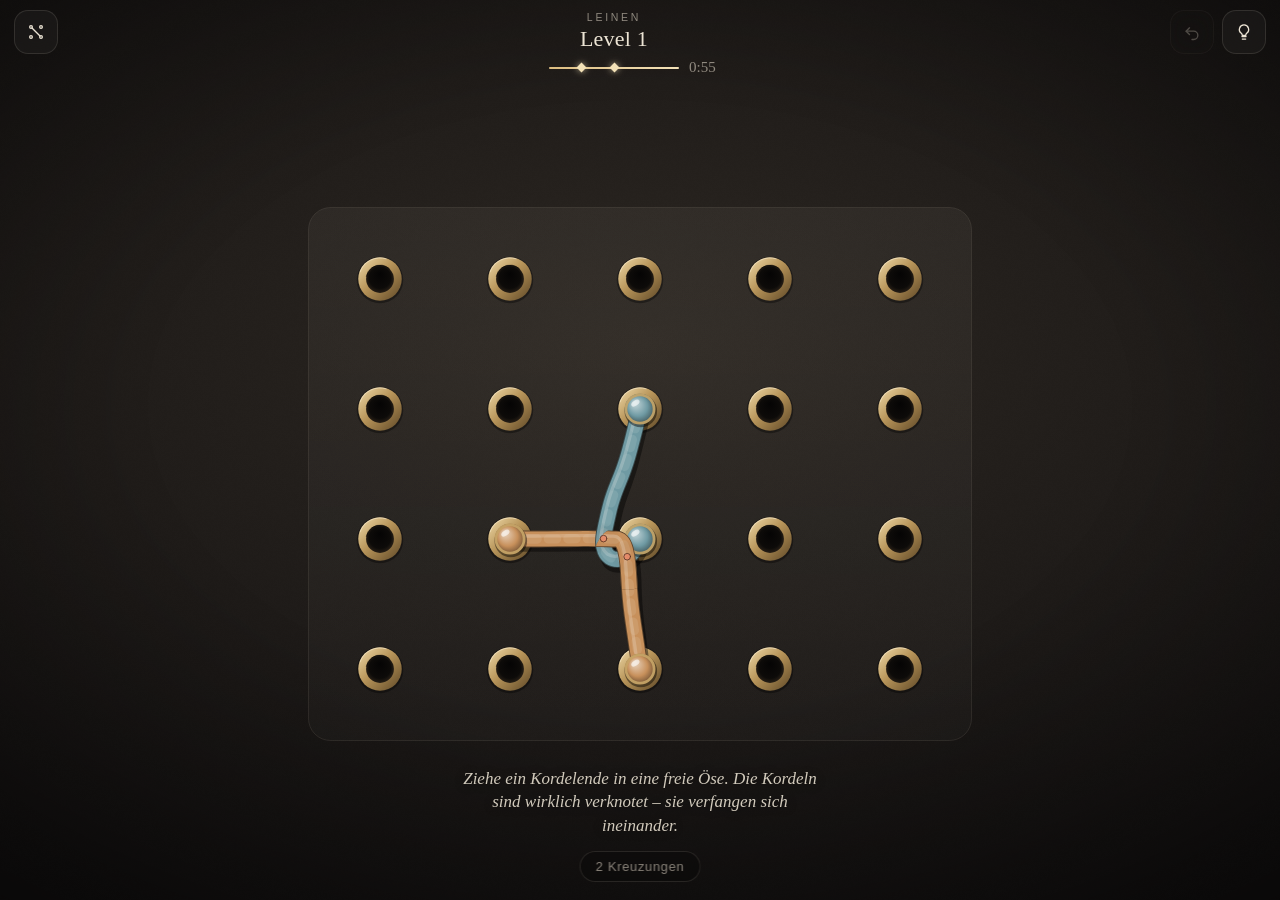
==== commit 00836aa2: "Knoten: levels with two-pace verification (14 of 60 so far) Co-Authored-By: Claude Opus 5.5 <noreply" ====
--- a/knoten/index.html
+++ b/knoten/index.html
@@ -546,7 +546,7 @@
   else root.Rope = API;
 })(typeof window !== "undefined" ? window : globalThis);
 
-window.KNOTEN_LEVELS = [{"c":4,"h":5,"k":"8,5;9,10|0,b4,0,h,b2,f,18,b0,j,1y,ax,o,2o,av,u,3f,as,10,45,aq,16,4v,ao,1a,5e,aj,12,5l,ac,o,5l,a1,f,5l,9m,f,5l,96,f,5k,8r,f,5k,8b,f,5k,7w,f,5k,7g,f,5k,71,f,5k,6m,f,5k,66,f,5k,5r,f,5k,5k,0,5k,b4,0,5b,b3,f,4x,aw,f,4q,ai,f,4p,a4,l,4v,9t,x,57,9o,17,5n,9o,19,62,9s,15,6g,9w,11,6v,a0,x,79,a4,t,7n,a9,q,82,ad,n,8h,ah,l,8v,al,j,9a,ap,h,9p,as,g,a4,aw,f,ai,az,f,ax,b3,f,b4,b4,0","m":2,"t":55,"s":[[1,1,4,[[0.42,2],[0.38,2.17],[0.28,2.32],[0.12,2.4],[-0.06,2.42],[-0.23,2.35],[-0.35,2.23],[-0.42,2.06],[-0.4,1.88],[-0.32,1.72],[-0.17,1.62],[0,1.58]]],[0,0,1,[]]]},{"c":4,"h":5,"k":"17,10;12,13;4,5|5k,m8,0,5d,lg,f,54,kf,j,4v,jd,o,4l,ib,u,4c,ha,10,43,g8,16,3u,f7,1d,3l,e5,1k,3c,d4,1r,3d,c5,1p,3o,bk,15,49,bh,n,52,bg,k,5u,be,i,6m,bd,g,7f,bb,f,87,b9,f,8z,b8,f,9s,b7,f,ak,b5,f,b4,b4,0,0,go,0,9,g8,f,o,fj,j,12,eu,q,1h,e6,w,1v,dh,13,2a,cs,1a,2p,ca,17,31,c4,s,3e,c5,k,3t,c8,g,46,cf,f,4e,cu,f,4j,da,f,4o,dr,f,4t,e7,f,4y,en,f,53,f3,f,58,fk,f,5d,g0,f,5i,gg,f,5k,go,0,0,5k,0,7,66,f,j,75,f,u,83,f,15,92,f,1g,a0,f,1s,az,f,23,bx,f,2i,cs,f,36,cz,q,3s,cw,12,48,cc,1e,4j,bp,1i,4o,ay,1d,4s,a9,17,4w,9j,12,50,8t,x,55,83,s,59,7d,n,5d,6o,j,5i,5y,f,5k,5k,0","m":4,"t":90,"s":[[2,1,14,[[1.7,1.7],[1.61,1.85],[1.58,2.03],[1.63,2.21],[1.75,2.34],[1.92,2.41],[2.1,2.41],[2.26,2.33],[2.37,2.19],[2.42,2.02],[2.39,1.84],[2.29,1.69],[2.13,1.6],[1.95,1.58],[1.78,1.64],[1.65,1.77],[1.59,1.93],[1.6,2.11],[1.68,2.27],[1.82,2.38],[2,2.42]]],[0,1,16,[]],[1,0,10,[[1.58,3],[1.62,3.17],[1.72,3.32],[1.88,3.4],[2.06,3.42],[2.23,3.35],[2.35,3.23],[2.42,3.06],[2.4,2.88],[2.32,2.72],[2.17,2.62],[2,2.58]]],[2,1,8,[]]]},{"c":4,"h":5,"k":"13,17;14,15;10,12|5k,go,0,60,gp,f,6p,gq,f,7e,gr,f,7q,gx,f,7y,h2,h,83,h7,n,85,hc,v,84,hi,13,81,hr,19,7w,i1,1d,7p,ie,19,7g,it,14,78,j8,10,70,jm,w,6s,k0,s,6k,kf,p,6c,kt,m,64,l8,j,5w,lm,h,5o,m1,f,5k,m8,0,b4,go,0,al,gm,f,9r,gi,w,8v,gh,1a,7u,go,1d,75,h9,13,7j,hy,j,8a,i4,f,8w,i1,f,9j,hx,f,a5,ht,f,ar,hp,f,be,hl,f,c0,hh,f,cm,hd,f,d9,ha,f,dv,h6,f,eh,h2,f,f4,gy,f,fq,gu,f,gc,gq,f,go,go,0,b4,b4,0,aw,bl,f,am,c7,f,ac,cu,f,a1,dh,f,9r,e4,f,9h,eq,f,97,fd,f,8x,g0,f,8r,go,f,8z,h7,n,8y,hc,1c,8h,h9,1w,7o,hb,20,6p,ha,1t,5p,h7,1k,4o,h4,1b,3p,h0,12,2o,gx,u,1o,gu,m,o,gq,f,0,go,0","m":6,"t":105,"s":[[1,0,9,[[0.42,3],[0.38,3.17],[0.28,3.31],[0.12,3.4],[-0.05,3.42],[-0.22,3.36],[-0.35,3.24],[-0.41,3.08],[-0.41,2.9],[-0.33,2.74],[-0.2,2.63],[-0.03,2.58],[0.15,2.61],[0.3,2.7]]],[2,1,14,[]],[2,0,2,[]],[2,1,1,[]],[0,1,10,[[1,2.42],[1.18,2.38],[1.32,2.27],[1.41,2.1],[1.41,1.92],[1.34,1.75],[1.2,1.63],[1.02,1.58],[0.84,1.61],[0.69,1.72],[0.6,1.88],[0.58,2.06],[0.65,2.23],[0.78,2.36],[0.96,2.42],[1.14,2.4],[1.3,2.3],[1.4,2.14],[1.42,1.96],[1.36,1.78],[1.23,1.65],[1.06,1.58],[0.88,1.6],[0.72,1.69],[0.61,1.84],[0.58,2.02],[0.63,2.2],[0.75,2.34],[0.92,2.41],[1.1,2.41],[1.27,2.32],[1.38,2.18],[1.42,2]]],[1,0,11,[]]]},{"c":4,"h":5,"k":"18,14;10,19;6,5|b4,m8,0,b4,lo,f,b5,ks,h,b5,jw,l,b6,j0,p,b6,i4,u,b6,h8,z,b7,gc,13,b7,fg,19,b7,ek,19,b2,dp,15,an,cx,12,a7,c8,1a,9n,bu,14,98,bw,l,8y,ch,f,94,da,f,9i,e3,f,9v,ew,f,ad,fl,f,av,ga,f,b4,go,0,b4,b4,0,b4,bi,k,b5,by,18,b1,cg,1u,ao,d3,20,aa,dn,1o,a8,e4,13,al,ei,l,b1,f1,f,bj,fk,f,c1,g3,f,cg,go,f,cw,h8,f,dc,ht,f,dr,ie,f,e7,iy,f,en,jj,f,f2,k4,f,fi,ko,f,fx,l9,f,gd,lu,f,go,m8,0,b4,5k,0,b1,5z,f,aw,6n,f,as,7c,f,an,80,f,ai,8p,f,ad,9d,f,a9,a1,f,a4,aq,f,a3,bf,f,a6,c2,f,9w,cl,h,9n,cv,x,93,cj,1d,8k,bp,1b,83,ar,15,7n,9t,z,76,8v,u,6q,7x,p,69,70,k,5t,62,f,5k,5k,0","m":5,"t":100,"s":[[0,0,15,[[2,2.42],[2.18,2.38],[2.33,2.26],[2.41,2.1],[2.41,1.91],[2.33,1.74],[2.19,1.63],[2.01,1.58],[1.83,1.62],[1.68,1.73],[1.59,1.89],[1.59,2.08],[1.66,2.25],[1.8,2.37],[1.98,2.42],[2.16,2.39],[2.31,2.28],[2.4,2.12],[2.41,1.93],[2.35,1.76],[2.21,1.64],[2.03,1.58],[1.85,1.61],[1.7,1.71],[1.6,1.87],[1.58,2.05],[1.65,2.23],[1.78,2.36],[1.96,2.42],[2.14,2.4],[2.3,2.3]]],[1,1,7,[]],[2,1,13,[[1.81,2.62],[1.67,2.74],[1.59,2.9],[1.59,3.08],[1.66,3.25],[1.8,3.37],[1.97,3.42],[2.15,3.39],[2.3,3.29],[2.4,3.14],[2.42,2.96],[2.36,2.79],[2.24,2.65],[2.07,2.59],[1.89,2.59],[1.73,2.68],[1.62,2.82],[1.58,3]]],[0,0,9,[[1.42,3],[1.38,3.17],[1.28,3.32],[1.12,3.4],[0.94,3.42],[0.77,3.35],[0.65,3.23],[0.58,3.06],[0.6,2.88],[0.68,2.72],[0.83,2.62],[1,2.58]]],[2,0,17,[]]]},{"c":4,"h":5,"k":"0,9;11,10;2,6|0,0,0,n,f,f,1i,10,f,2d,1l,f,38,25,f,43,2q,f,4y,3b,f,5t,3v,f,6o,4g,f,7j,51,f,8e,5m,f,99,66,f,9z,6p,f,a4,73,14,9s,7m,1g,97,86,19,8k,8o,12,7x,97,w,7a,9p,q,6n,a8,k,60,ar,f,5k,b4,0,go,b4,0,gg,ay,f,g2,an,f,fn,ac,f,f9,a2,f,ev,9r,f,eg,9g,f,e2,96,f,do,8v,f,da,8k,f,cv,89,f,ch,7z,f,c3,7o,f,bo,7d,f,b8,7a,g,au,7b,s,an,7p,19,ak,8f,19,ar,97,y,aw,9y,o,b1,ap,f,b4,b4,0,b4,0,0,b5,f,f,b7,13,f,b8,1r,h,ba,2f,k,bb,33,n,bd,3q,q,bf,4e,t,bg,52,x,bi,5q,11,bk,6e,15,bl,72,19,bl,7p,18,bf,84,v,ax,87,f,a6,7w,f,9d,7f,m,96,6t,15,9q,69,1a,aa,5y,u,at,5p,f,b4,5k,0","m":5,"t":95,"s":[[2,1,8,[[1.3,1.7],[1.14,1.6],[0.96,1.58],[0.79,1.64],[0.65,1.76],[0.59,1.93],[0.6,2.11],[0.68,2.28],[0.83,2.38],[1.01,2.42],[1.19,2.38],[1.33,2.26],[1.41,2.1],[1.41,1.91],[1.34,1.75],[1.2,1.63],[1.02,1.58],[0.84,1.61],[0.69,1.72],[0.6,1.88],[0.58,2.06],[0.65,2.23],[0.78,2.36],[0.95,2.42],[1.13,2.4],[1.29,2.3],[1.39,2.15],[1.42,1.97],[1.37,1.8],[1.25,1.66],[1.08,1.59],[0.89,1.59],[0.73,1.68],[0.62,1.82],[0.58,2]]],[0,1,4,[]],[1,0,6,[[2.19,0.38],[2.33,0.26],[2.41,0.09],[2.41,-0.1],[2.33,-0.27],[2.18,-0.38],[2,-0.42],[1.82,-0.38],[1.67,-0.26],[1.59,-0.09],[1.59,0.09],[1.67,0.26],[1.82,0.38],[2,0.42]]],[1,1,1,[[2,0.42],[2.18,0.38],[2.32,0.27],[2.41,0.1],[2.41,-0.08],[2.34,-0.25],[2.2,-0.37],[2.03,-0.42],[1.85,-0.39],[1.69,-0.29],[1.6,-0.13],[1.58,0.05],[1.65,0.23],[1.77,0.35],[1.95,0.42],[2.13,0.4],[2.29,0.31],[2.39,0.15],[2.42,-0.03],[2.37,-0.2],[2.25,-0.34],[2.08,-0.41],[1.9,-0.41],[1.73,-0.32],[1.62,-0.18],[1.58,0]]],[2,0,9,[]]]},{"c":4,"h":5,"k":"10,14;13,9;11,18;15,6|b4,b4,0,b1,bj,f,ax,c6,t,as,ct,17,am,dh,1j,af,e7,1o,a2,ex,1d,9q,fg,u,a0,fw,f,aj,g8,f,b0,g8,j,ba,g2,q,bf,ft,y,bf,fj,16,bb,fa,1d,b0,f1,1i,al,ex,1j,a4,f0,1c,9r,fd,v,9z,fw,h,ar,ge,f,b4,go,0,5k,go,0,68,gm,f,7a,gj,k,8c,gg,s,9e,ge,10,a4,g7,1d,aj,fs,17,an,fg,t,al,f6,j,ac,ev,f,9w,en,f,9d,ef,f,96,du,f,91,d8,f,8x,cm,f,8t,c2,k,8n,bl,x,86,b9,1a,7f,b5,15,6p,b5,r,5y,b4,f,5k,b4,0,go,b4,0,g7,bd,f,fk,bq,h,ey,c2,l,eb,cf,p,do,cr,u,d2,d4,z,cg,dg,15,bt,dt,1a,b6,e3,12,aj,e4,p,9v,dx,y,9c,ef,1c,94,fb,1l,92,ga,1t,9c,h7,1n,9n,i2,1e,9y,iy,14,aa,ju,w,al,kq,n,aw,lm,f,b4,m8,0,go,go,0,g6,gd,f,fh,fy,f,et,fj,f,e4,f4,f,df,ep,f,cr,ea,f,c2,dv,f,bd,di,f,am,da,h,9x,d3,s,9a,cv,17,8k,cm,1a,7y,c9,w,7t,bk,f,8a,am,f,8s,9q,f,9a,8u,f,9s,7y,f,aa,72,f,as,65,f,b4,5k,0","m":7,"t":130,"s":[[0,0,19,[[2,3.58],[1.82,3.62],[1.68,3.73],[1.59,3.9],[1.59,4.08],[1.66,4.25],[1.8,4.37],[1.97,4.42],[2.15,4.39],[2.31,4.29],[2.4,4.13],[2.42,3.95],[2.35,3.77],[2.23,3.65],[2.05,3.58],[1.87,3.6],[1.71,3.69],[1.61,3.85],[1.58,4.03],[1.63,4.2],[1.75,4.34],[1.92,4.41],[2.1,4.41],[2.27,4.32],[2.38,4.18],[2.42,4]]],[2,0,17,[]],[1,1,11,[[2.62,2.81],[2.58,2.99],[2.62,3.17],[2.73,3.32],[2.89,3.4],[3.07,3.41],[3.24,3.34],[3.36,3.21],[3.42,3.03],[3.39,2.85],[3.29,2.7],[3.14,2.6],[2.95,2.58],[2.78,2.64],[2.65,2.77],[2.58,2.94],[2.6,3.13],[2.69,3.28],[2.84,3.39],[3.02,3.42],[3.2,3.37],[3.34,3.25],[3.41,3.08],[3.41,2.9],[3.32,2.73],[3.18,2.62],[3,2.58]]],[3,0,5,[]],[0,1,15,[[2.7,2.3],[2.61,2.14],[2.58,1.96],[2.64,1.79],[2.76,1.66],[2.93,1.59],[3.11,1.59],[3.27,1.68],[3.38,1.82],[3.42,2],[3.38,2.18],[3.27,2.32],[3.11,2.41],[2.93,2.41],[2.76,2.34],[2.64,2.21],[2.58,2.04],[2.61,1.86],[2.7,1.7],[2.86,1.61],[3.04,1.58],[3.21,1.64],[3.34,1.76],[3.41,1.93],[3.41,2.11],[3.32,2.27],[3.18,2.38],[3,2.42]]],[0,0,10,[[3,2.42],[3.18,2.38],[3.32,2.27],[3.41,2.1],[3.41,1.92],[3.34,1.75],[3.2,1.63],[3.03,1.58],[2.85,1.61],[2.69,1.71],[2.6,1.87],[2.58,2.05],[2.65,2.23],[2.77,2.35],[2.95,2.42],[3.13,2.4],[3.29,2.31],[3.39,2.15],[3.42,1.97],[3.37,1.8],[3.25,1.66],[3.08,1.59],[2.9,1.59],[2.73,1.68],[2.62,1.82],[2.58,2]]],[1,1,16,[]]]},{"c":4,"h":5,"k":"10,14;12,15;8,4;6,9|b4,b4,0,as,b5,f,a8,b8,f,9p,ba,f,95,bc,f,8l,bf,f,81,bh,f,7h,bk,f,6y,bm,f,6i,bw,f,69,c4,s,6b,cg,16,6o,cx,1a,77,dd,15,7q,dt,10,88,e9,w,8r,eo,s,9a,f4,o,9t,fk,l,ab,g0,i,au,gg,f,b4,go,0,0,go,0,h,fs,f,12,em,n,1n,dg,w,29,ca,15,2u,b4,1e,3n,ag,1u,4m,aq,20,5f,ba,1z,67,bv,1y,70,cf,1v,7w,ct,1n,8s,d7,1g,9o,dl,19,al,dz,13,bh,ee,x,cd,es,s,da,f6,o,e6,fk,k,f3,fz,h,fz,gd,f,go,go,0,0,b4,0,l,b6,f,1i,b8,f,2f,ba,f,3c,bd,f,44,bd,f,4j,bd,r,4l,bf,17,4f,bi,1m,43,bh,1y,3l,bd,26,32,b4,2e,2o,al,29,2d,a0,20,22,9e,1r,1q,8t,1i,1f,88,1a,14,7n,12,t,72,u,h,6h,m,6,5v,f,0,5k,0,b4,5k,0,ak,5z,f,9q,6l,g,8w,76,i,82,7s,l,77,8e,o,6d,90,s,5j,9m,v,4p,a8,z,3w,au,14,3k,bi,19,41,c2,z,4r,cd,s,5g,cn,l,65,cx,f,6q,ct,f,73,cj,m,75,c6,11,6x,bo,1b,6f,b9,12,5w,b5,g,5k,b4,0","m":9,"t":145,"s":[[2,1,17,[[0,2.58],[0.18,2.62],[0.32,2.73],[0.4,2.89],[0.41,3.07],[0.35,3.23],[0.22,3.36],[0.05,3.42],[-0.13,3.4],[-0.29,3.31],[-0.39,3.16],[-0.42,2.98],[-0.37,2.81],[-0.26,2.67],[-0.1,2.59],[0.08,2.59],[0.25,2.66],[0.37,2.79],[0.42,2.97],[0.39,3.15],[0.3,3.3]]],[1,0,7,[]],[1,1,3,[]],[3,0,12,[[0.38,1.81],[0.26,1.67],[0.1,1.59],[-0.09,1.59],[-0.25,1.67],[-0.37,1.8],[-0.42,1.98],[-0.39,2.16],[-0.28,2.31],[-0.12,2.4],[0.06,2.42],[0.23,2.35],[0.36,2.22],[0.42,2.05],[0.4,1.87],[0.3,1.71],[0.15,1.61],[-0.03,1.58],[-0.2,1.63],[-0.34,1.75],[-0.41,1.92],[-0.41,2.11],[-0.32,2.27],[-0.18,2.38],[0,2.42]]],[2,1,4,[]],[3,1,13,[[1.58,2],[1.62,1.82],[1.73,1.68],[1.89,1.59],[2.07,1.59],[2.24,1.66],[2.36,1.79],[2.42,1.96],[2.39,2.14],[2.3,2.3],[2.14,2.39],[1.96,2.42],[1.79,2.36],[1.66,2.24],[1.59,2.07],[1.59,1.89],[1.68,1.73],[1.82,1.62],[2,1.58],[2.18,1.62],[2.32,1.73],[2.41,1.89],[2.41,2.07],[2.34,2.24],[2.21,2.36],[2.04,2.42],[1.86,2.39],[1.7,2.3]]],[3,1,6,[[1.7,2.3],[1.61,2.15],[1.58,1.97],[1.63,1.79],[1.75,1.66],[1.92,1.59],[2.1,1.59],[2.26,1.67],[2.37,1.81],[2.42,1.98],[2.39,2.16],[2.29,2.31],[2.13,2.4],[1.95,2.42],[1.78,2.36],[1.65,2.23],[1.59,2.07],[1.6,1.89],[1.68,1.73],[1.82,1.62],[2,1.58]]],[0,1,5,[[2,1.42],[2.18,1.38],[2.32,1.27],[2.41,1.1],[2.41,0.92],[2.34,0.75],[2.2,0.63],[2.03,0.58],[1.85,0.61],[1.69,0.71],[1.6,0.87],[1.58,1.05],[1.65,1.23],[1.77,1.35],[1.95,1.42],[2.13,1.4],[2.29,1.31],[2.39,1.15],[2.42,0.97],[2.37,0.8],[2.25,0.66],[2.08,0.59],[1.9,0.59],[1.73,0.68],[1.62,0.82],[1.58,1]]],[3,0,2,[]]]},{"c":4,"h":5,"k":"19,10;15,12;5,9;14,13|go,m8,0,g6,lu,f,fh,lb,f,es,ks,f,e4,ka,f,df,jr,f,cq,j8,f,c1,ip,f,bd,i6,f,ao,ho,f,a3,h1,f,9h,ge,f,8v,fs,f,8h,f7,n,8l,eq,17,91,e8,1j,9l,dr,1o,a3,d8,1l,ad,co,17,an,c4,t,aw,bk,f,b4,b4,0,go,go,0,g0,gj,f,f6,gd,h,ed,g8,l,dk,g2,q,cr,fw,w,by,fr,14,b6,fl,1d,ae,fg,1n,9m,fa,1y,8s,fa,1z,80,ff,1o,77,fk,1e,6f,fo,16,5m,ft,z,4s,fy,t,3z,g2,o,35,g7,k,2c,gc,i,1i,gg,g,o,gl,f,0,go,0,5k,5k,0,5q,5w,f,60,6h,f,6a,71,f,6j,7l,f,6t,86,f,73,8q,f,7d,9a,f,7m,9v,f,7w,af,f,86,az,f,8g,bj,f,8q,c4,f,8w,cp,f,8t,d8,i,8q,dh,y,8f,dj,1a,7v,dc,1g,78,cs,17,6k,c4,s,5w,bg,f,5k,b4,0,b4,go,0,am,g5,f,9t,fc,f,90,ei,f,81,dp,f,7z,cr,q,8q,cm,1b,9c,ct,15,9l,d6,v,9k,dp,s,9j,e8,s,9g,eq,v,9c,f7,11,96,fn,17,8t,fx,1b,8b,g2,15,7t,g6,z,7b,ga,u,6t,ge,p,6b,gi,k,5t,gm,f,5k,go,0","m":10,"t":150,"s":[[3,1,18,[[2.58,3],[2.62,2.83],[2.72,2.69],[2.88,2.6],[3.05,2.58],[3.22,2.64],[3.35,2.76],[3.41,2.92],[3.41,3.1],[3.33,3.26],[3.2,3.37],[3.03,3.42],[2.85,3.39],[2.7,3.3]]],[1,0,4,[]],[3,1,15,[[2,2.42],[1.83,2.38],[1.69,2.28],[1.6,2.12],[1.58,1.95],[1.64,1.78],[1.76,1.65],[1.92,1.59],[2.1,1.59],[2.26,1.67],[2.37,1.8],[2.42,1.97],[2.39,2.15],[2.3,2.3]]],[0,1,18,[]],[1,0,17,[]],[1,1,13,[]],[2,0,7,[[1.81,2.62],[1.67,2.74],[1.59,2.91],[1.59,3.1],[1.67,3.26],[1.82,3.38],[2,3.42],[2.18,3.38],[2.33,3.26],[2.41,3.1],[2.41,2.91],[2.33,2.74],[2.19,2.62]]],[3,0,11,[[2.81,1.38],[2.99,1.42],[3.18,1.38],[3.33,1.27],[3.41,1.1],[3.41,0.91],[3.33,0.74],[3.19,0.62],[3,0.58],[2.82,0.62],[2.67,0.74],[2.59,0.9],[2.59,1.09],[2.67,1.26],[2.82,1.38],[3,1.42]]],[3,1,6,[[3,1.42],[2.82,1.38],[2.68,1.27],[2.59,1.11],[2.59,0.93],[2.66,0.76],[2.79,0.64],[2.96,0.58],[3.14,0.61],[3.3,0.7],[3.39,0.86],[3.42,1.04],[3.36,1.21],[3.24,1.34],[3.07,1.41],[2.89,1.41],[2.73,1.32],[2.62,1.18],[2.58,1]]],[2,0,4,[]]]},{"c":4,"h":6,"k":"14,16;10,9;8,6;13,12|b4,go,0,al,gm,f,9v,gj,h,95,gh,l,8f,ge,p,7p,gc,t,6z,g9,z,69,g7,15,5j,g4,1b,4t,g1,1h,44,fz,1p,3e,fw,1w,2o,fs,1w,21,fs,1i,1l,fy,x,1i,gl,f,1b,hl,f,11,il,f,r,jl,f,h,kl,f,7,lk,f,0,m8,0,b4,b4,0,ai,b8,f,9k,bf,o,8m,bl,z,7n,br,19,6p,bz,14,5u,cg,t,53,d4,o,4y,dv,p,5d,ec,11,5w,ec,1a,6d,e6,15,6l,dx,x,6o,dn,p,6l,dd,h,6e,d1,f,68,co,f,63,cb,f,5x,bz,f,5s,bm,f,5m,b9,f,5k,b4,0,0,b4,0,o,bb,f,1j,bk,m,2e,bt,t,3a,c2,11,45,cb,1a,50,ck,1i,5v,cs,1n,6m,cy,1c,75,cq,u,7g,c9,f,7o,bl,f,81,az,f,8e,ac,f,8r,9q,f,93,93,f,9g,8h,f,9t,7v,f,a6,78,f,ai,6m,f,av,60,f,b4,5k,0,5k,go,0,5l,gi,f,5n,g5,f,5q,fr,f,5t,fe,f,5v,f1,f,5y,en,f,5z,ea,f,5w,dx,f,5t,dn,o,5t,di,12,5j,dj,1e,50,dr,1n,4h,ea,1i,3z,ev,1b,3g,ff,14,2x,g0,11,2d,gj,14,1o,gv,1a,w,gw,14,c,gr,f,0,go,0","m":12,"t":165,"s":[[1,0,5,[[0.42,2],[0.38,1.82],[0.27,1.68],[0.1,1.59],[-0.08,1.59],[-0.25,1.66],[-0.37,1.8],[-0.42,1.98],[-0.39,2.16],[-0.28,2.31],[-0.12,2.4],[0.06,2.42],[0.23,2.35],[0.36,2.22],[0.42,2.04],[0.4,1.86],[0.3,1.7]]],[2,0,7,[]],[2,1,19,[]],[2,1,11,[]],[2,1,1,[]],[2,0,0,[]],[3,1,17,[[1.58,3],[1.62,2.82],[1.73,2.68],[1.89,2.59],[2.07,2.59],[2.24,2.66],[2.36,2.79],[2.42,2.96],[2.39,3.14],[2.3,3.3],[2.14,3.39],[1.96,3.42],[1.79,3.36],[1.66,3.24],[1.59,3.07],[1.59,2.89],[1.68,2.73],[1.82,2.62],[2,2.58],[2.18,2.62],[2.32,2.73],[2.41,2.89],[2.41,3.07],[2.34,3.24],[2.21,3.36],[2.04,3.42],[1.86,3.39],[1.7,3.3]]],[0,1,19,[]],[1,0,8,[[1,2.58],[0.82,2.62],[0.67,2.74],[0.59,2.9],[0.59,3.09],[0.67,3.26],[0.81,3.37],[0.99,3.42],[1.17,3.38],[1.32,3.27],[1.41,3.11],[1.41,2.92],[1.34,2.75],[1.2,2.63],[1.02,2.58],[0.84,2.61],[0.69,2.72],[0.6,2.88],[0.59,3.07],[0.65,3.24],[0.79,3.36],[0.97,3.42],[1.15,3.39],[1.3,3.29],[1.4,3.13],[1.42,2.95],[1.35,2.77],[1.22,2.64],[1.04,2.58],[0.86,2.6],[0.7,2.7]]],[1,0,16,[[0.81,3.62],[0.67,3.74],[0.59,3.9],[0.59,4.08],[0.66,4.25],[0.8,4.37],[0.97,4.42],[1.15,4.39],[1.3,4.29],[1.4,4.14],[1.42,3.96],[1.36,3.79],[1.24,3.65],[1.07,3.59],[0.89,3.59],[0.73,3.68],[0.62,3.82],[0.58,4]]],[3,1,12,[[0.42,4],[0.38,3.82],[0.27,3.68],[0.11,3.59],[-0.07,3.59],[-0.24,3.66],[-0.36,3.79],[-0.42,3.96],[-0.39,4.14],[-0.3,4.3],[-0.14,4.39],[0.04,4.42],[0.21,4.36],[0.34,4.24],[0.41,4.07],[0.41,3.89],[0.32,3.73],[0.18,3.62],[0,3.58]]],[1,0,5,[]]]},{"c":4,"h":6,"k":"13,11;2,5;7,1;10,6;4,8|5k,go,0,57,fu,f,4p,ep,f,47,dj,f,3p,ce,f,3c,bb,f,3k,at,17,4b,ar,1n,59,au,1j,66,ax,1d,73,b0,18,80,b4,14,8w,b9,z,9t,be,w,aq,bj,t,bn,bi,q,ci,bc,n,de,b8,k,ea,b5,i,f6,b3,g,g2,b3,f,go,b4,0,b4,0,0,ah,j,f,9j,1b,p,8k,23,10,7m,2v,1b,6o,3n,1n,5p,4f,1z,50,59,1x,4s,64,1f,52,6n,w,5s,6r,f,6k,6s,f,79,6s,f,7o,6n,i,7y,6g,r,7x,66,14,7p,5t,1a,7d,5g,1a,6y,5a,14,6h,5c,s,60,5f,f,5k,5k,0,go,5k,0,g2,5p,f,f9,5v,f,ef,62,f,dm,69,f,cs,6f,f,by,6m,f,b5,6t,f,ab,6z,f,9i,76,f,8p,7d,f,7v,7k,f,73,7l,r,6k,75,18,63,6e,17,5c,5p,u,4n,4z,f,4t,3x,f,50,2u,f,58,1s,f,5f,p,f,5k,0,0,b4,b4,0,at,ar,f,ad,a8,i,9w,9o,n,9f,95,s,8z,8m,y,8i,83,14,82,7k,1a,7k,72,1c,75,6j,19,6y,65,y,74,5y,l,7i,5r,g,7w,5n,f,8c,5n,f,8s,5m,f,97,5m,f,9n,5l,f,a2,5l,f,ai,5l,f,ax,5k,f,b4,5k,0,0,5k,0,o,5f,f,1p,58,l,2q,51,u,3r,4u,12,4s,4n,18,5h,4r,11,5v,56,1b,5t,5m,1s,5l,69,1w,5f,71,1o,59,7s,1h,53,8k,1a,4w,9b,13,4q,a2,w,4k,au,r,49,bi,y,3l,bv,1a,2l,bp,12,1k,bg,q,j,b8,f,0,b4,0","m":16,"t":220,"s":[[4,1,14,[[0.7,2.7],[0.6,2.86],[0.58,3.04],[0.64,3.22],[0.77,3.35],[0.94,3.42],[1.13,3.4],[1.29,3.31],[1.39,3.15],[1.42,2.97],[1.37,2.79],[1.24,2.66],[1.07,2.59],[0.89,2.6],[0.72,2.68],[0.61,2.83],[0.58,3.01],[0.63,3.19],[0.75,3.33],[0.91,3.41],[1.1,3.41],[1.27,3.33],[1.38,3.18],[1.42,3]]],[0,1,8,[]],[1,0,12,[[0.38,0.81],[0.26,0.67],[0.1,0.59],[-0.09,0.59],[-0.25,0.67],[-0.37,0.8],[-0.42,0.98],[-0.39,1.16],[-0.28,1.31],[-0.12,1.4],[0.06,1.42],[0.23,1.35],[0.36,1.22],[0.42,1.05],[0.4,0.87],[0.3,0.71],[0.15,0.61],[-0.03,0.58],[-0.2,0.63],[-0.34,0.75],[-0.41,0.92],[-0.41,1.11],[-0.32,1.27],[-0.18,1.38],[0,1.42]]],[4,0,17,[]],[4,1,20,[]],[3,0,2,[[1.19,0.38],[1.01,0.42],[0.83,0.38],[0.68,0.27],[0.6,0.11],[0.59,-0.07],[0.66,-0.24],[0.79,-0.36],[0.97,-0.42],[1.15,-0.39],[1.3,-0.29],[1.4,-0.14],[1.42,0.05],[1.36,0.22],[1.23,0.35],[1.06,0.42],[0.87,0.4],[0.72,0.31],[0.61,0.16],[0.58,-0.02],[0.63,-0.2],[0.75,-0.34],[0.92,-0.41],[1.1,-0.41],[1.27,-0.32],[1.38,-0.18],[1.42,0]]],[2,1,3,[]],[4,1,21,[]],[4,1,16,[]],[4,1,18,[]],[4,1,21,[]],[3,1,1,[[1.42,1],[1.38,1.18],[1.27,1.32],[1.1,1.41],[0.92,1.41],[0.75,1.34],[0.63,1.2],[0.58,1.03],[0.61,0.85],[0.71,0.69],[0.87,0.6],[1.05,0.58],[1.23,0.65],[1.35,0.77],[1.42,0.95],[1.4,1.13],[1.31,1.29],[1.15,1.39],[0.97,1.42],[0.8,1.37],[0.66,1.25],[0.59,1.08],[0.59,0.9],[0.68,0.73],[0.82,0.62],[1,0.58]]],[1,0,9,[]],[1,1,0,[[1,0.42],[1.17,0.38],[1.32,0.28],[1.4,0.12],[1.42,-0.06],[1.35,-0.23],[1.23,-0.35],[1.06,-0.42],[0.88,-0.4],[0.72,-0.32],[0.62,-0.17],[0.58,0]]],[3,0,4,[[0.42,0],[0.38,-0.17],[0.28,-0.32],[0.12,-0.4],[-0.06,-0.42],[-0.23,-0.35],[-0.35,-0.23],[-0.42,-0.06],[-0.4,0.12],[-0.32,0.28],[-0.17,0.38],[0,0.42]]],[1,1,14,[]]]},{"c":4,"h":6,"k":"7,11;10,6;15,23;21,22;8,2|go,5k,0,ge,5n,f,fw,5s,f,fe,5y,f,ew,63,f,ee,68,f,dw,6e,f,de,6j,f,cx,6p,f,cf,6x,f,by,74,f,bk,7f,p,bh,7u,16,bw,8b,1d,ck,8p,1a,d7,93,16,dt,9g,10,eg,9t,v,f3,a6,p,fp,ak,k,gc,ax,f,go,b4,0,b4,b4,0,b7,az,f,bf,ao,f,bn,ad,f,bv,a2,f,c2,9r,f,ca,9g,f,ci,95,f,cq,8u,f,cy,8k,g,d3,89,k,d5,7x,p,d6,7l,u,d7,79,10,d3,6z,17,cw,6n,19,co,6b,15,cg,63,v,c5,5w,m,bs,5q,h,bc,5m,f,b4,5k,0,go,go,0,gb,h8,f,fs,i0,f,f9,ir,f,eq,jj,f,e8,kb,f,dp,l2,f,d6,lu,f,co,mm,f,c5,ne,f,bm,o5,f,b4,ox,f,b1,pm,p,bk,pw,18,c8,q4,18,cw,qd,12,dk,qm,w,e8,qv,r,ew,r4,n,fk,rd,j,g8,rm,f,go,rs,0,5k,rs,0,5z,rk,f,6m,r9,h,7a,qx,m,7x,ql,r,8k,q9,v,98,px,11,9v,pl,16,aj,p9,1c,b6,p0,1e,bo,oz,15,bw,p5,s,bx,pe,j,by,po,f,bx,pz,f,bs,qa,f,bn,qk,f,bj,qu,f,be,r5,f,ba,rf,f,b5,rp,f,b4,rs,0,0,b4,0,t,ax,f,1v,ao,f,2x,af,f,3z,a6,f,50,9x,f,62,9o,f,74,9f,f,86,96,f,97,8y,f,a9,8p,f,bb,8g,f,c9,83,i,ce,7h,16,bx,6m,1d,bk,5p,1b,bi,4p,13,bf,3q,x,bc,2q,q,b9,1q,k,b6,r,f,b4,0,0","m":11,"t":155,"s":[[0,1,1,[[2.19,0.38],[2.01,0.42],[1.83,0.38],[1.68,0.28],[1.6,0.12],[1.58,-0.06],[1.65,-0.23],[1.78,-0.36],[1.96,-0.42],[2.14,-0.4],[2.29,-0.3],[2.39,-0.15],[2.42,0.03],[2.37,0.21],[2.24,0.34],[2.08,0.41],[1.89,0.41],[1.73,0.32],[1.62,0.18],[1.58,0]]],[4,1,14,[]],[4,1,16,[]],[1,0,2,[[1.19,0.38],[1.33,0.26],[1.41,0.09],[1.41,-0.09],[1.33,-0.26],[1.19,-0.37],[1.01,-0.42],[0.83,-0.39],[0.68,-0.28],[0.6,-0.12],[0.59,0.07],[0.65,0.24],[0.79,0.36],[0.96,0.42],[1.15,0.39],[1.3,0.29],[1.4,0.14],[1.42,-0.05],[1.36,-0.22],[1.23,-0.35],[1.06,-0.42],[0.88,-0.4],[0.72,-0.31],[0.61,-0.16],[0.58,0.02],[0.63,0.2],[0.75,0.34],[0.92,0.41],[1.1,0.41],[1.27,0.32],[1.38,0.18],[1.42,0]]],[0,0,10,[]],[4,1,12,[]],[2,0,19,[[2.19,4.62],[2.33,4.74],[2.41,4.91],[2.41,5.09],[2.33,5.26],[2.19,5.37],[2.02,5.42],[1.83,5.39],[1.69,5.28],[1.6,5.12],[1.59,4.94],[1.65,4.76],[1.79,4.64],[1.96,4.58],[2.14,4.6],[2.3,4.7]]],[0,1,15,[]],[2,0,17,[[1.38,4.81],[1.26,4.67],[1.1,4.59],[0.92,4.59],[0.75,4.66],[0.63,4.8],[0.58,4.97],[0.61,5.15],[0.71,5.3],[0.86,5.4],[1.04,5.42],[1.21,5.36],[1.35,5.24],[1.41,5.07],[1.41,4.89],[1.32,4.73],[1.18,4.62],[1,4.58]]],[3,0,18,[[1,4.42],[1.18,4.38],[1.32,4.27],[1.41,4.1],[1.41,3.92],[1.34,3.75],[1.2,3.63],[1.02,3.58],[0.84,3.61],[0.69,3.72],[0.6,3.88],[0.58,4.06],[0.65,4.23],[0.78,4.36],[0.96,4.42],[1.14,4.4],[1.3,4.3],[1.4,4.14],[1.42,3.96],[1.36,3.78],[1.23,3.65],[1.06,3.58],[0.88,3.6],[0.72,3.69],[0.61,3.84],[0.58,4.02],[0.63,4.2],[0.75,4.34],[0.92,4.41],[1.1,4.41],[1.27,4.32],[1.38,4.18],[1.42,4]]],[2,1,20,[]]]},{"c":4,"h":6,"k":"9,10;21,22;15,18;14,20;1,5|5k,b4,0,5p,a8,f,5w,8u,i,67,7i,r,6l,6n,1c,7c,6a,12,7o,6g,k,7s,6q,f,7v,72,f,7s,7f,f,7l,7p,f,7f,7w,i,7b,82,s,7h,88,15,7w,8n,1a,8e,91,13,8w,9e,y,9d,9s,t,9v,a6,o,ad,aj,j,av,ax,f,b4,b4,0,5k,rs,0,5v,rc,f,6c,qp,y,6u,pz,1a,7g,p7,17,87,om,12,8z,o4,14,9r,nl,1a,ah,n6,1b,b2,n5,x,b8,nd,k,bd,nq,f,bd,o5,f,bc,ol,f,bb,p0,f,ba,pg,f,b9,pv,f,b8,qb,f,b7,qq,f,b6,r6,f,b4,rl,f,b4,rs,0,go,go,0,gh,gy,f,g5,hf,f,ft,hw,f,fh,id,f,f4,iu,g,es,ja,h,eg,jr,j,e4,k8,l,dt,kp,n,dh,l5,q,d5,lm,t,ct,m3,x,ch,mj,11,c5,n0,15,bt,nh,1a,be,nv,1b,av,o1,14,ah,nw,o,a9,nb,f,ao,mk,f,b4,m8,0,b4,go,0,aw,hc,f,an,i6,j,ad,j0,o,a3,ju,u,9u,kn,11,9k,lh,18,9b,ma,1g,91,n4,1p,8s,nx,1y,8l,or,1x,8d,pi,1h,7z,px,t,77,px,f,69,px,f,5b,q7,f,4e,qh,f,3h,qr,f,2j,r1,f,1m,rb,f,p,rl,f,0,rs,0,5k,0,0,5o,o,f,5u,1r,f,60,2t,f,67,3w,f,6d,4y,f,6j,60,f,6x,6y,g,7d,79,17,80,7j,17,8a,7w,x,89,87,l,81,8h,f,7q,8q,f,7c,8w,k,6x,8v,v,6m,8i,18,67,82,1i,5o,7h,1h,5j,6r,z,5k,5z,f,5k,5k,0","m":11,"t":165,"s":[[1,0,16,[[1.81,3.38],[1.67,3.26],[1.59,3.09],[1.59,2.91],[1.67,2.74],[1.81,2.63],[1.98,2.58],[2.17,2.61],[2.31,2.72],[2.4,2.88],[2.41,3.06],[2.35,3.24],[2.21,3.36],[2.04,3.42],[1.86,3.4],[1.7,3.3],[1.6,3.14],[1.58,2.96],[1.64,2.79],[1.76,2.65],[1.94,2.59],[2.12,2.6],[2.28,2.69],[2.39,2.83],[2.42,3.02],[2.37,3.19],[2.26,3.33],[2.09,3.41],[1.91,3.41],[1.74,3.33],[1.62,3.19]]],[3,1,13,[]],[2,0,21,[[2.19,4.62],[2.01,4.58],[1.83,4.62],[1.68,4.72],[1.6,4.88],[1.58,5.06],[1.65,5.23],[1.78,5.36],[1.96,5.42],[2.14,5.4],[2.29,5.3],[2.39,5.15],[2.42,4.97],[2.37,4.79],[2.24,4.66],[2.08,4.59],[1.89,4.59],[1.73,4.68],[1.62,4.82],[1.58,5]]],[1,1,20,[]],[2,1,22,[]],[2,1,17,[]],[0,1,8,[[1.19,0.38],[1.33,0.26],[1.41,0.09],[1.41,-0.1],[1.33,-0.26],[1.18,-0.38],[1,-0.42],[0.82,-0.38],[0.67,-0.26],[0.59,-0.1],[0.59,0.09],[0.67,0.26],[0.81,0.38]]],[4,0,12,[[0.19,1.62],[0.33,1.74],[0.41,1.91],[0.41,2.1],[0.32,2.27],[0.18,2.38],[-0.01,2.42],[-0.19,2.38],[-0.33,2.26],[-0.41,2.09],[-0.41,1.9],[-0.33,1.73],[-0.18,1.62],[0,1.58],[0.19,1.62],[0.33,1.74],[0.41,1.91],[0.41,2.1],[0.33,2.26],[0.18,2.38],[0,2.42],[-0.18,2.38],[-0.33,2.26],[-0.41,2.09],[-0.41,1.9],[-0.33,1.74],[-0.18,1.62],[0,1.58],[0.18,1.62],[0.33,1.74],[0.41,1.91],[0.41,2.09],[0.33,2.26],[0.18,2.38],[0,2.42]]],[0,0,4,[[1,1.42],[1.17,1.38],[1.32,1.28],[1.4,1.12],[1.42,0.94],[1.35,0.77],[1.23,0.65],[1.06,0.58],[0.88,0.6],[0.72,0.68],[0.62,0.83],[0.58,1]]],[0,1,9,[[0.7,1.3],[0.86,1.4],[1.04,1.42],[1.22,1.36],[1.35,1.23],[1.42,1.06],[1.4,0.88],[1.31,0.72],[1.16,0.61],[0.98,0.58],[0.8,0.63],[0.66,0.75],[0.59,0.92],[0.59,1.1],[0.68,1.27],[0.82,1.38],[1,1.42]]],[4,0,1,[]]]},{"c":4,"h":6,"k":"5,2;9,8;18,11;13,14;12,16|5k,5k,0,5i,6f,f,5g,7p,f,5f,8x,i,5y,9l,12,6s,a0,19,7s,ad,x,8p,aj,x,9b,a2,1e,9j,9a,1f,9n,8h,1a,9s,7p,16,9x,6w,12,a2,63,y,a7,5a,v,ac,4i,r,ah,3p,o,am,2w,m,ar,23,j,aw,1a,h,b1,h,f,b4,0,0,5k,b4,0,56,bq,k,4t,cs,19,53,dp,13,5l,dr,g,66,de,f,6d,cr,f,6h,c4,f,6k,bh,f,6o,au,f,6r,a7,f,6r,9k,f,6k,90,n,68,8l,10,5m,8i,1c,4r,8v,18,3w,9a,11,31,9p,v,26,a3,q,1b,ai,k,g,aw,f,0,b4,0,b4,m8,0,ax,le,f,ao,k9,l,af,j4,s,a5,hz,10,9w,gu,18,9m,fo,1c,9d,ej,1g,93,de,1j,8t,c8,1n,8j,b3,1s,8b,9y,1q,8j,9g,z,9d,9l,h,ac,9s,h,ba,9z,g,c8,a6,f,d6,ad,f,e5,al,f,f3,as,f,g1,az,f,go,b4,0,5k,go,0,5m,ga,f,5q,fo,l,5u,f2,t,5y,eg,11,62,du,19,5x,d9,19,5n,cu,y,5b,cv,f,4k,dd,f,3y,eg,f,3o,fd,m,47,fq,19,51,fv,17,5u,fy,11,6n,g2,w,7g,g6,r,89,ga,n,92,ge,i,9v,gi,f,ao,gm,f,b4,go,0,0,go,0,o,gc,f,1q,fs,r,2t,f8,15,3t,es,1e,4g,et,14,4n,f3,o,4o,fk,f,4f,g3,f,42,gl,f,3p,h2,f,3d,hk,f,30,i1,f,2n,ij,f,2b,j1,f,1y,ji,f,1l,k0,f,19,ki,f,w,kz,f,j,lh,f,7,lz,f,0,m8,0","m":10,"t":165,"s":[[0,1,15,[[2.81,1.62],[2.99,1.58],[3.18,1.62],[3.32,1.73],[3.41,1.9],[3.41,2.09],[3.33,2.26],[3.19,2.38],[3,2.42],[2.82,2.38],[2.67,2.26],[2.59,2.1],[2.59,1.91],[2.67,1.74],[2.82,1.62],[3,1.58],[3.18,1.62],[3.33,1.74],[3.41,1.91],[3.41,2.09],[3.33,2.26],[3.18,2.38],[3,2.42]]],[2,1,17,[]],[1,1,2,[[0.7,1.3],[0.86,1.4],[1.05,1.42],[1.22,1.36],[1.36,1.22],[1.42,1.05],[1.4,0.86],[1.3,0.7],[1.14,0.6],[0.95,0.58],[0.78,0.64],[0.64,0.78],[0.58,0.95],[0.6,1.14],[0.7,1.3],[0.86,1.4],[1.05,1.42],[1.22,1.36],[1.36,1.22],[1.42,1.05],[1.4,0.86],[1.3,0.7]]],[0,0,19,[]],[2,1,21,[]],[3,0,5,[[1,2.42],[0.82,2.38],[0.67,2.26],[0.59,2.09],[0.59,1.91],[0.67,1.74],[0.82,1.62],[1,1.58],[1.18,1.62],[1.33,1.74],[1.41,1.91],[1.41,2.09],[1.33,2.26],[1.18,2.38],[1,2.42],[0.82,2.38],[0.67,2.26],[0.59,2.09],[0.59,1.91],[0.67,1.74],[0.82,1.62],[1,1.58]]],[1,1,4,[]],[4,1,13,[[1.62,3.19],[1.74,3.33],[1.91,3.41],[2.1,3.41],[2.27,3.33],[2.38,3.18],[2.42,3],[2.38,2.82],[2.26,2.67],[2.09,2.59],[1.91,2.59],[1.74,2.67],[1.62,2.82],[1.58,3]]],[4,0,10,[[1.58,3],[1.62,2.82],[1.73,2.68],[1.89,2.59],[2.07,2.59],[2.24,2.66],[2.36,2.79],[2.42,2.96],[2.39,3.14],[2.3,3.3],[2.14,3.39],[1.96,3.42],[1.79,3.36],[1.66,3.24],[1.59,3.07],[1.59,2.89],[1.68,2.73],[1.82,2.62],[2,2.58]]],[3,0,17,[]]]},{"c":4,"h":6,"k":"9,5;17,18;21,12;23,22;6,0;19,15|5k,b4,0,5l,aw,f,5m,ag,g,5o,a1,j,5q,9l,m,5r,96,q,5t,8r,u,5v,8b,z,5w,7w,13,5y,7h,18,5z,72,19,61,6q,13,62,6j,w,62,6e,n,61,6c,f,5x,64,f,5t,5w,f,5x,5p,f,5r,5v,f,5i,5t,f,5k,5k,f,5k,5k,0,5k,m8,0,5x,m4,f,6j,lz,g,74,lt,k,7q,ln,o,8c,lh,s,8x,lb,w,9j,l5,10,a4,l0,15,aq,ku,1a,bb,ko,1f,bw,kj,1k,cd,kk,1j,co,kp,1c,cv,kt,12,cv,ky,r,cr,l6,j,cl,lh,f,c9,lr,f,bs,ly,f,bc,m5,f,b4,m8,0,5k,rs,0,6a,rn,f,78,rh,u,86,rb,1a,8y,r1,17,96,qm,l,8v,q0,f,85,pg,f,7f,ow,f,6q,od,f,60,nt,f,5a,na,f,4l,mp,f,42,m0,f,3j,lb,f,30,km,f,2h,jx,f,1y,j8,f,1f,ij,f,w,hu,f,d,h5,f,0,go,0,go,rs,0,g9,rp,f,fl,rj,f,ey,re,h,ea,r8,k,dm,r3,n,cz,qy,q,cb,qs,t,bn,qn,x,b0,qi,11,ac,qc,15,9o,q7,19,90,q3,1c,8f,q8,16,86,qj,q,8b,qy,f,8n,re,f,96,rk,f,9q,rm,f,aa,ro,f,au,rr,f,b4,rs,0,b4,5k,0,am,5q,f,9y,5y,f,9a,67,f,8m,6f,f,7x,6n,f,79,6v,f,6l,73,f,5w,7a,f,5b,6v,g,4s,6c,f,4c,5q,f,3w,55,f,3g,4k,f,30,3y,f,2k,3d,f,24,2s,f,1o,27,f,17,1l,f,r,10,f,b,f,f,0,0,0,go,m8,0,gc,m6,f,fs,m4,h,f9,m1,m,ep,ly,q,e5,lv,v,dm,lt,10,d2,lq,16,cj,ll,1a,c2,lb,15,by,ky,s,c6,kg,n,cn,k1,l,d4,jn,k,dl,j9,i,e2,iu,h,ej,ig,g,f0,i2,f,fh,ho,f,fy,ha,f,gf,gv,f,go,go,0","m":11,"t":155,"s":[[3,0,16,[[1.42,5],[1.38,4.82],[1.27,4.68],[1.11,4.6],[0.93,4.59],[0.77,4.65],[0.64,4.78],[0.58,4.95],[0.6,5.13],[0.69,5.29],[0.84,5.39],[1.02,5.42],[1.19,5.37],[1.33,5.26],[1.41,5.1],[1.41,4.92],[1.34,4.75],[1.21,4.63],[1.03,4.58],[0.85,4.61],[0.7,4.7]]],[2,0,8,[]],[0,0,1,[[0.19,0.38],[0.01,0.42],[-0.16,0.39],[-0.31,0.28],[-0.4,0.13],[-0.42,-0.05],[-0.36,-0.22],[-0.23,-0.35],[-0.06,-0.41],[0.11,-0.4],[0.27,-0.32],[0.38,-0.18],[0.42,0]]],[4,1,7,[]],[3,1,20,[]],[1,1,13,[[2.7,3.3],[2.6,3.14],[2.58,2.96],[2.64,2.78],[2.77,2.65],[2.94,2.58],[3.12,2.6],[3.28,2.69],[3.39,2.84],[3.42,3.02],[3.37,3.2],[3.25,3.34],[3.08,3.41],[2.9,3.41],[2.73,3.32],[2.62,3.18],[2.58,3]]],[5,0,14,[[1.38,3.19],[1.42,3.01],[1.38,2.82],[1.27,2.67],[1.1,2.59],[0.91,2.59],[0.74,2.67],[0.62,2.81],[0.58,3],[0.62,3.18],[0.74,3.33],[0.9,3.41],[1.09,3.41],[1.26,3.33],[1.38,3.18],[1.42,3]]],[3,1,21,[]],[1,0,18,[[1.7,3.3],[1.61,3.15],[1.58,2.97],[1.63,2.8],[1.74,2.67],[1.9,2.59],[2.08,2.59],[2.24,2.65],[2.36,2.78],[2.42,2.95],[2.4,3.12],[2.31,3.28],[2.17,3.38],[2,3.42]]],[5,1,17,[[1.42,3],[1.38,2.82],[1.27,2.68],[1.1,2.59],[0.92,2.59],[0.75,2.66],[0.63,2.8],[0.58,2.97],[0.61,3.15],[0.71,3.31],[0.87,3.4],[1.05,3.42],[1.23,3.35],[1.35,3.23],[1.42,3.05],[1.4,2.87],[1.31,2.71],[1.15,2.61],[0.97,2.58],[0.8,2.63],[0.66,2.75],[0.59,2.92],[0.59,3.1],[0.68,3.27],[0.82,3.38],[1,3.42]]],[1,1,22,[]]]},{"c":4,"h":6,"k":"13,12;21,15;3,7;14,17;0,1;18,6|5k,go,0,5k,ha,p,5x,i7,1b,6m,in,v,70,ie,f,79,hx,f,7c,hd,f,7f,gt,h,7e,gd,q,76,g0,13,6o,ft,1a,61,fu,17,5e,fy,13,4s,g1,z,45,g4,w,3i,g7,s,2v,ga,p,28,gd,m,1m,gg,j,z,gj,h,c,gm,f,0,go,0,5k,rs,0,5t,r2,f,63,q6,j,6e,p9,n,6p,od,t,6z,nh,z,7a,mk,15,7l,lo,1c,7v,ks,1k,86,jw,1s,8j,j1,1s,90,ig,1b,9m,i9,r,ad,i8,f,b7,i2,f,c0,hu,f,ct,hn,f,dm,hg,f,ef,h8,f,f8,h1,f,g1,gu,f,go,go,0,go,0,0,g7,2,f,ff,5,g,eo,8,k,dx,a,o,d5,d,s,ce,g,w,bn,j,10,aw,m,15,a4,p,1a,9f,y,1b,8y,1f,10,9d,22,q,a8,2i,o,b3,2x,m,bx,3b,k,cs,3q,j,dn,44,h,ei,4j,g,fd,4y,g,g8,5c,f,go,5k,0,b4,go,0,az,gw,f,as,h9,q,al,hm,11,ae,i0,1b,a5,ig,1f,9u,iw,1f,9g,j9,1b,91,jh,16,8l,jh,y,87,j6,y,7u,it,12,7i,ig,16,75,i3,1a,6t,hs,15,6j,hm,t,6a,hv,f,5s,ie,f,5r,ji,f,5o,kk,f,5l,lm,f,5k,m8,0,0,0,0,l,4,f,1h,b,h,2d,i,m,39,o,r,45,v,w,51,12,12,5y,18,17,6u,1f,1d,7q,1m,1j,8m,1s,1p,9d,1v,1q,9u,1q,1g,a3,1l,12,9y,1e,n,9k,10,f,8x,r,f,86,l,f,7f,f,f,6p,9,f,5y,3,f,5k,0,0,b4,m8,0,ap,lk,f,a7,kr,f,9p,jy,f,97,j5,f,8j,ih,k,80,hr,z,7d,h5,1d,6k,gt,11,6i,g5,f,6x,f8,f,7b,eb,f,7p,df,f,83,cj,f,8h,bm,f,8v,aq,f,99,9u,f,9n,8y,f,a1,81,f,af,75,f,at,69,f,b4,5k,0","m":10,"t":165,"s":[[3,0,22,[[1.19,4.62],[1.33,4.74],[1.41,4.9],[1.41,5.08],[1.34,5.25],[1.2,5.37],[1.03,5.42],[0.85,5.39],[0.7,5.29],[0.6,5.14],[0.58,4.96],[0.64,4.79],[0.76,4.65],[0.93,4.59],[1.11,4.59],[1.27,4.68],[1.38,4.82],[1.42,5]]],[1,1,20,[]],[0,1,19,[[1.62,3.81],[1.74,3.67],[1.91,3.59],[2.1,3.59],[2.27,3.67],[2.38,3.82],[2.42,4],[2.38,4.19],[2.26,4.33],[2.09,4.41],[1.9,4.41],[1.74,4.33],[1.62,4.18],[1.58,4],[1.62,3.82],[1.74,3.67],[1.91,3.59],[2.09,3.59],[2.26,3.67],[2.38,3.82],[2.42,4]]],[5,1,23,[]],[4,1,2,[[2.58,0],[2.62,0.18],[2.74,0.33],[2.91,0.41],[3.09,0.41],[3.26,0.33],[3.38,0.18],[3.42,0],[3.38,-0.18],[3.26,-0.33],[3.09,-0.41],[2.91,-0.41],[2.74,-0.33],[2.62,-0.18],[2.58,0]]],[3,0,14,[[1.19,3.38],[1.01,3.42],[0.84,3.39],[0.69,3.28],[0.6,3.13],[0.58,2.95],[0.64,2.78],[0.77,2.65],[0.94,2.59],[1.11,2.6],[1.27,2.68],[1.38,2.82],[1.42,3]]],[0,1,8,[]],[2,1,6,[[2.3,0.3],[2.14,0.4],[1.96,0.42],[1.78,0.36],[1.65,0.23],[1.58,0.06],[1.6,-0.12],[1.69,-0.28],[1.84,-0.39],[2.02,-0.42],[2.2,-0.37],[2.34,-0.25],[2.41,-0.08],[2.41,0.1],[2.32,0.27],[2.18,0.38],[2,0.42]]],[4,0,7,[[1.62,0.81],[1.74,0.67],[1.91,0.59],[2.1,0.59],[2.27,0.67],[2.38,0.82],[2.42,1],[2.38,1.19],[2.26,1.33],[2.09,1.41],[1.9,1.41],[1.74,1.33],[1.62,1.18],[1.58,1],[1.62,0.82],[1.74,0.67],[1.91,0.59],[2.09,0.59],[2.26,0.67],[2.38,0.82],[2.42,1]]],[2,0,10,[]]]},{"c":4,"h":6,"k":"13,17;12,16;22,23;20,21;8,14;18,10|5k,go,0,5k,gq,f,5i,h0,f,5g,hb,f,5e,hl,f,5c,hv,f,5b,i5,f,59,ig,f,57,iq,f,56,j0,f,57,ja,f,58,jl,f,59,jv,f,5b,k5,f,5c,kg,f,5d,kq,f,5f,l1,f,5g,lb,f,5h,ll,f,5i,lw,f,5k,m6,f,5k,m8,0,0,go,0,o,gn,f,1q,gk,u,2q,gj,19,3c,gs,18,3n,h3,w,3o,he,l,3n,hr,f,3i,i5,f,37,ih,f,2x,is,f,2n,j4,f,2d,jg,f,23,js,f,1t,k4,f,1j,kg,f,19,kr,f,z,l3,f,p,lf,f,f,lr,f,5,m3,f,0,m8,0,b4,rs,0,am,ru,f,9t,ry,f,90,s1,f,89,rx,f,7s,rg,m,7v,r3,14,8c,qo,1b,8y,qk,1b,9k,qo,16,a7,qs,12,at,qv,z,bf,qz,w,c1,r2,t,cn,r6,q,d9,r9,n,dw,rc,l,ei,rg,j,f4,rj,i,fq,rn,g,gc,rq,f,go,rs,0,0,rs,0,g,rq,f,14,rm,f,1t,ri,f,2i,re,f,37,ra,f,3w,r6,f,4l,r2,f,5a,qy,f,5z,qu,f,6o,qq,f,7d,qm,f,81,qk,f,8g,qv,f,8q,r6,n,8r,rf,10,8i,rp,1a,81,rz,1d,7d,s1,14,6n,rx,r,5y,ru,f,5k,rs,0,0,b4,0,e,bb,f,y,bm,f,1i,bw,f,21,c6,f,2l,ch,f,35,cr,h,3o,d1,j,48,db,o,4r,dl,t,5a,dv,z,5t,e5,17,6d,ef,1a,6w,ep,12,7f,ey,v,7y,f7,p,8i,fg,k,92,fp,h,9m,fz,f,a6,g8,f,aq,gi,f,b4,go,0,b4,m8,0,ak,lx,f,9s,lh,h,90,l2,l,88,km,q,7g,k7,u,6o,jr,10,5w,jc,15,54,iw,19,4b,ih,1a,3i,i1,1b,2v,hl,10,2q,gx,f,3m,g4,f,4m,fh,f,5l,et,f,6l,e5,f,7k,dh,f,8j,cu,f,9j,c6,f,ai,bj,f,b4,b4,0","m":17,"t":210,"s":[[5,1,9,[[0.42,2],[0.38,1.82],[0.26,1.67],[0.09,1.59],[-0.09,1.59],[-0.26,1.67],[-0.38,1.82],[-0.42,2],[-0.38,2.18],[-0.26,2.33],[-0.09,2.41],[0.09,2.41],[0.26,2.33],[0.38,2.18],[0.42,2]]],[4,1,2,[]],[4,0,11,[]],[4,1,10,[]],[4,0,3,[]],[4,0,15,[]],[4,0,1,[]],[4,1,3,[]],[4,1,5,[]],[1,0,14,[[1.62,3.81],[1.74,3.67],[1.91,3.59],[2.09,3.59],[2.26,3.67],[2.37,3.81],[2.42,3.99],[2.39,4.17],[2.28,4.32],[2.12,4.4],[1.93,4.41],[1.76,4.35],[1.64,4.21],[1.58,4.04],[1.61,3.85],[1.71,3.7],[1.86,3.6],[2.05,3.58],[2.22,3.64],[2.35,3.77],[2.42,3.94],[2.4,4.12],[2.31,4.28],[2.16,4.39],[1.98,4.42],[1.8,4.37],[1.66,4.25],[1.59,4.08],[1.59,3.9],[1.68,3.73],[1.82,3.62],[2,3.58]]],[5,0,10,[]],[3,1,18,[[1.58,5],[1.62,4.82],[1.73,4.68],[1.9,4.59],[2.08,4.59],[2.25,4.66],[2.37,4.8],[2.42,4.98],[2.39,5.16],[2.28,5.31],[2.12,5.4],[1.94,5.42],[1.77,5.35],[1.64,5.22],[1.58,5.04],[1.6,4.86],[1.7,4.7],[1.86,4.6],[2.04,4.58],[2.22,4.64],[2.35,4.77],[2.42,4.94],[2.4,5.12],[2.31,5.28],[2.16,5.39],[1.98,5.42],[1.8,5.37],[1.66,5.25],[1.59,5.08],[1.59,4.9],[1.68,4.73],[1.82,4.62],[2,4.58]]],[3,1,21,[[2,4.58],[1.82,4.62],[1.68,4.73],[1.59,4.89],[1.59,5.07],[1.66,5.24],[1.79,5.36],[1.96,5.42],[2.14,5.39],[2.3,5.3],[2.39,5.14],[2.42,4.96],[2.36,4.79],[2.24,4.66],[2.07,4.59],[1.89,4.59],[1.73,4.68],[1.62,4.82],[1.58,5]]],[1,0,12,[]],[3,0,19,[[1.58,5],[1.62,4.82],[1.73,4.68],[1.89,4.6],[2.07,4.59],[2.23,4.65],[2.36,4.78],[2.42,4.95],[2.4,5.13],[2.31,5.29],[2.16,5.39],[1.98,5.42],[1.81,5.37],[1.67,5.26],[1.59,5.1],[1.59,4.92],[1.66,4.75],[1.79,4.63],[1.97,4.58],[2.15,4.61],[2.3,4.7]]],[2,1,18,[[3,4.42],[2.82,4.38],[2.68,4.27],[2.59,4.11],[2.59,3.93],[2.66,3.76],[2.79,3.64],[2.96,3.58],[3.14,3.61],[3.3,3.7],[3.39,3.86],[3.42,4.04],[3.36,4.21],[3.24,4.34],[3.07,4.41],[2.89,4.41],[2.73,4.32],[2.62,4.18],[2.58,4]]],[3,1,23,[]]]},{"c":4,"h":6,"k":"4,9;2,8;20,14;10,11;12,13;5,15|0,5k,0,g,5r,f,14,62,j,1s,6d,o,2h,6o,u,35,6z,10,3t,7a,16,4h,7m,1a,4z,81,11,58,8l,o,5d,99,i,5h,9y,g,5l,am,f,5q,bb,f,5w,bw,p,61,cf,12,5t,cz,1a,5a,dd,16,4n,da,l,4g,cf,f,55,bj,f,5k,b4,0,b4,0,0,b8,w,f,bd,22,f,bi,38,f,bo,4e,f,bt,5l,f,by,6r,f,c3,7x,f,c8,93,f,cd,a9,f,c6,be,f,b7,c7,g,a2,bx,n,8x,bp,t,7s,bh,10,6o,b9,17,5i,b4,1a,4c,b4,11,36,b4,t,20,b4,m,u,b4,f,0,b4,0,0,rs,0,5,qs,f,c,pg,f,j,o3,f,q,mr,f,x,lf,f,14,k3,f,1b,ir,f,1i,hf,f,1i,g6,f,1m,fj,14,29,fg,1s,36,fl,1t,43,fq,1l,4z,fu,1e,5w,fy,17,6s,g3,10,7p,g7,u,8m,gc,p,9i,gg,j,af,gl,f,b4,go,0,b4,b4,0,b4,b4,f,aw,b2,f,b4,az,f,aw,b2,f,b4,ax,f,ba,ar,f,bf,al,j,bi,ak,s,bo,ak,11,c0,ak,18,cf,am,19,cu,ao,14,da,aq,10,dq,as,w,e7,at,s,en,av,p,f3,ax,m,fj,az,j,g0,b1,h,gg,b3,f,go,b4,0,0,go,0,g,gq,l,19,gr,19,26,ge,14,2r,fl,y,39,eq,14,3r,dx,19,49,d3,1e,4s,ci,1b,57,ci,s,5e,cq,g,5m,d0,f,5p,de,f,5p,ds,f,5o,e6,f,5n,ek,f,5n,ey,f,5m,fc,f,5l,fq,f,5l,g4,f,5k,gi,f,5k,go,0,5k,5k,0,56,68,f,4o,72,f,48,7w,f,4a,8p,t,4s,98,19,5k,9l,1c,6d,9w,19,76,a7,18,7z,ai,17,8r,at,17,9k,b3,17,ad,be,19,b6,bp,1b,bx,c9,18,cm,cw,12,db,dk,w,e1,e7,r,eq,ev,m,ff,fj,i,g5,g6,f,go,go,0","m":14,"t":190,"s":[[0,0,6,[[0.58,1],[0.62,0.82],[0.74,0.67],[0.91,0.59],[1.09,0.59],[1.26,0.67],[1.38,0.82],[1.42,1],[1.38,1.18],[1.26,1.33],[1.09,1.41],[0.91,1.41],[0.74,1.33],[0.62,1.18],[0.58,1],[0.62,0.82],[0.74,0.67],[0.91,0.59],[1.09,0.59],[1.26,0.67],[1.38,0.82],[1.42,1]]],[5,1,4,[]],[3,1,1,[[2.19,0.38],[2.33,0.26],[2.41,0.1],[2.41,-0.09],[2.33,-0.25],[2.2,-0.37],[2.02,-0.42],[1.84,-0.39],[1.69,-0.28],[1.6,-0.12],[1.58,0.06],[1.65,0.23],[1.78,0.36],[1.95,0.42],[2.13,0.4],[2.29,0.3],[2.39,0.15],[2.42,-0.03],[2.37,-0.2],[2.25,-0.34],[2.08,-0.41],[1.89,-0.41],[1.73,-0.32],[1.62,-0.18],[1.58,0]]],[1,1,7,[]],[1,0,3,[]],[4,0,18,[[1.58,3],[1.62,3.18],[1.73,3.32],[1.89,3.41],[2.07,3.41],[2.24,3.34],[2.36,3.21],[2.42,3.04],[2.39,2.86],[2.3,2.7],[2.14,2.61],[1.96,2.58],[1.79,2.64],[1.66,2.76],[1.59,2.93],[1.59,3.11],[1.68,3.27],[1.82,3.38],[2,3.42]]],[2,1,12,[]],[3,1,22,[]],[0,0,8,[[1.19,2.62],[1.33,2.74],[1.41,2.9],[1.41,3.08],[1.34,3.25],[1.2,3.37],[1.03,3.42],[0.85,3.39],[0.7,3.29],[0.6,3.14],[0.58,2.96],[0.64,2.78],[0.76,2.65],[0.93,2.59],[1.11,2.6],[1.27,2.68],[1.38,2.83],[1.42,3],[1.38,3.18],[1.27,3.32],[1.11,3.41],[0.92,3.41],[0.76,3.34],[0.64,3.21],[0.58,3.04],[0.61,2.86],[0.7,2.7]]],[4,1,14,[[0.3,2.3],[0.4,2.14],[0.42,1.96],[0.36,1.78],[0.23,1.65],[0.06,1.58],[-0.13,1.6],[-0.29,1.69],[-0.39,1.85],[-0.42,2.03],[-0.37,2.21],[-0.24,2.34],[-0.07,2.41],[0.12,2.4],[0.28,2.31],[0.39,2.16],[0.42,1.98],[0.37,1.8],[0.25,1.66],[0.08,1.59],[-0.1,1.59],[-0.27,1.68],[-0.38,1.82],[-0.42,2],[-0.38,2.18],[-0.26,2.33],[-0.09,2.41],[0.09,2.41],[0.26,2.33],[0.38,2.19]]],[3,0,21,[]],[0,0,15,[[1.62,2.81],[1.58,2.99],[1.62,3.18],[1.73,3.32],[1.9,3.41],[2.09,3.41],[2.26,3.33],[2.38,3.19],[2.42,3],[2.38,2.82],[2.26,2.67],[2.1,2.59],[1.91,2.59],[1.74,2.67],[1.62,2.82],[1.58,3],[1.62,3.18],[1.74,3.33],[1.91,3.41],[2.09,3.41],[2.26,3.33],[2.38,3.18],[2.42,3]]],[4,0,10,[[1.19,2.38],[1.33,2.26],[1.41,2.1],[1.41,1.92],[1.34,1.75],[1.2,1.63],[1.03,1.58],[0.85,1.61],[0.7,1.71],[0.6,1.86],[0.58,2.04],[0.64,2.21],[0.76,2.35],[0.93,2.41],[1.11,2.41],[1.27,2.32],[1.38,2.18],[1.42,2]]],[0,0,17,[]]]},{"c":4,"h":6,"k":"11,10;6,8;13,18;21,19;17,23;9,3;14,15|go,b4,0,g3,b1,f,f5,aw,l,e7,ar,t,da,am,11,cc,ah,19,bf,ac,1i,ag,a8,1i,9m,ag,12,98,b4,n,9b,c1,f,9t,cw,f,ad,dm,f,ay,ds,l,b7,do,10,bd,dc,18,bg,cx,1a,bf,ci,15,bd,c5,w,ba,bs,n,b8,bf,f,b4,b4,0,b4,5k,0,b2,5x,f,az,6g,f,ax,70,f,au,7j,j,au,7v,y,b4,88,19,bi,8m,19,bv,8w,x,by,93,f,c6,9l,f,bn,9o,f,b9,a1,k,aw,aq,r,a8,b9,1f,8u,bd,1k,78,b9,1c,5n,b7,15,43,b6,w,2i,b5,n,y,b4,f,0,b4,0,5k,go,0,5p,gt,f,5z,h5,f,6a,hh,f,6k,hs,f,6v,i4,f,75,if,f,7g,ir,f,7q,j3,g,80,je,h,8b,jq,j,8l,k1,m,8v,kd,q,96,ko,u,9g,kz,z,9q,la,15,a0,ll,19,aa,lv,17,ak,m2,z,as,m4,p,b2,m7,f,b4,m8,0,5k,rs,0,5v,rd,f,6a,qs,f,6p,q8,f,74,pn,f,7j,p2,f,7y,oi,f,8d,nx,f,8s,nc,f,97,mr,f,9n,m7,f,a2,lm,f,ao,l9,f,bd,l6,f,c2,lb,f,cr,lg,f,dg,ll,f,e4,lq,f,et,lv,f,fi,m0,f,g7,m5,f,go,m8,0,5k,m8,0,5z,me,f,6j,mn,k,73,mv,q,7m,n3,x,85,nb,16,8q,nk,1a,99,nu,12,9s,o4,v,ab,oe,p,au,oo,l,be,oy,i,bx,p9,g,ch,pj,f,d1,pt,f,dk,q4,f,e4,qe,f,eo,qp,f,f7,r0,f,fr,ra,f,gb,rl,f,go,rs,0,5k,b4,0,60,bj,f,6q,bo,h,7f,bt,n,84,by,v,8r,c3,15,9k,c5,1d,a5,by,v,a2,bb,f,a7,ad,f,am,9g,f,b7,8k,f,br,7p,f,cb,6t,f,cw,5x,f,dg,52,f,e0,46,f,ek,3a,f,f5,2f,f,fp,1j,f,g9,n,f,go,0,0,b4,go,0,ay,g4,f,ao,f8,r,af,ec,15,ac,di,1b,am,cy,z,aw,cv,j,bc,d0,f,br,da,f,c5,dj,f,cj,dt,f,cx,e3,f,dc,ed,f,dq,en,f,e4,ew,f,ei,f6,f,ew,fg,f,fb,fq,f,fp,g0,f,g3,g9,f,gh,gj,f,go,go,0","m":12,"t":175,"s":[[3,0,22,[[1,4.42],[1.18,4.38],[1.33,4.26],[1.41,4.1],[1.41,3.91],[1.33,3.74],[1.19,3.63],[1.01,3.58],[0.83,3.62],[0.68,3.73],[0.59,3.89],[0.59,4.08],[0.66,4.25],[0.8,4.37],[0.98,4.42],[1.16,4.39],[1.31,4.28],[1.4,4.12],[1.41,3.93],[1.35,3.76],[1.21,3.64],[1.03,3.58],[0.85,3.61],[0.7,3.71],[0.6,3.87],[0.58,4.05],[0.65,4.23],[0.78,4.36],[0.96,4.42],[1.14,4.4],[1.3,4.3]]],[4,0,20,[]],[4,1,21,[]],[0,0,5,[[1.42,2],[1.38,2.17],[1.28,2.32],[1.12,2.4],[0.94,2.42],[0.77,2.35],[0.65,2.23],[0.58,2.06],[0.6,1.88],[0.68,1.72],[0.83,1.62],[1,1.58]]],[5,0,7,[]],[1,1,2,[]],[2,0,23,[[1.81,4.62],[1.99,4.58],[2.17,4.62],[2.32,4.72],[2.4,4.88],[2.42,5.06],[2.35,5.23],[2.22,5.36],[2.04,5.42],[1.86,5.4],[1.71,5.3],[1.61,5.15],[1.58,4.97],[1.63,4.79],[1.76,4.66],[1.92,4.59],[2.11,4.59],[2.27,4.68],[2.38,4.82],[2.42,5]]],[0,1,9,[[2,2.58],[2.17,2.62],[2.31,2.72],[2.4,2.88],[2.42,3.05],[2.36,3.22],[2.24,3.35],[2.08,3.41],[1.9,3.41],[1.74,3.33],[1.63,3.2],[1.58,3.03],[1.61,2.85],[1.7,2.7]]],[3,1,17,[]],[6,1,8,[[1.38,2.19],[1.26,2.33],[1.09,2.41],[0.9,2.41],[0.73,2.33],[0.62,2.18],[0.58,2],[0.62,1.81],[0.74,1.67],[0.91,1.59],[1.1,1.59],[1.26,1.67],[1.38,1.82],[1.42,2],[1.38,2.18],[1.26,2.33],[1.09,2.41],[0.91,2.41],[0.74,2.33],[0.62,2.18],[0.58,2]]],[0,0,13,[[1.81,2.62],[1.99,2.58],[2.16,2.61],[2.31,2.72],[2.4,2.87],[2.42,3.05],[2.36,3.22],[2.23,3.35],[2.06,3.41],[1.89,3.4],[1.73,3.32],[1.62,3.18],[1.58,3]]],[6,0,0,[]]]},{"c":4,"h":6,"k":"6,0;22,21;12,16;10,1;18,14;9,8;4,5|b4,5k,0,am,5m,f,9x,5o,h,98,5q,l,8j,5t,p,7v,5v,u,76,5x,z,6i,60,15,5t,61,1a,56,60,z,4q,5j,s,4a,51,o,3u,4i,l,3e,40,i,2y,3h,g,2j,2y,f,23,2g,f,1n,1x,f,17,1e,f,r,w,f,b,d,f,0,0,0,b4,rs,0,aw,ri,f,aj,r2,f,a5,ql,f,9s,q5,f,9f,po,f,92,p8,f,8o,or,f,8b,ob,f,7y,nv,f,7l,ne,f,77,my,f,6u,mi,i,6i,m9,x,6c,mc,1i,63,n2,1w,60,nx,1q,5w,os,1d,5t,pm,12,5p,qh,q,5m,rc,f,5k,rs,0,0,go,0,b,gy,f,s,he,h,1a,hv,k,1r,ib,o,29,ir,t,2q,j7,x,38,jn,12,3p,k4,17,46,kk,1c,4o,l0,1h,55,lg,1n,5g,lv,1k,5l,m8,19,5n,mc,u,5a,mi,f,4e,ml,f,3f,mh,f,2g,mf,f,1h,mc,f,i,m9,f,0,m8,0,b4,b4,0,aj,ax,f,9q,ao,f,8y,af,f,85,a5,f,7d,9w,f,6k,9n,f,5s,9e,f,50,94,f,4g,8s,p,4l,8f,1d,4v,7n,1n,4y,6s,1r,4z,5x,1t,52,55,1l,54,4e,1d,57,3m,15,5a,2v,y,5d,23,r,5f,1b,l,5i,j,f,5k,0,0,b4,m8,0,ao,m5,f,9y,m1,f,98,lx,f,8i,lt,g,7s,lp,g,72,ll,h,6c,li,j,5l,lh,n,4w,lq,u,4o,mf,19,5a,n3,14,6b,na,10,73,my,1b,7m,m2,15,85,l8,10,8o,ke,w,98,jl,r,9r,ir,n,aa,hx,j,au,h4,f,b4,go,0,5k,b4,0,50,ai,f,44,9k,x,38,8j,1d,32,7l,16,3k,7b,j,45,7j,f,4l,7s,i,50,80,n,5a,8b,t,5d,8o,13,59,91,1a,4v,9d,1b,4b,9k,16,3q,9s,11,36,9z,x,2l,a7,t,21,ae,p,1g,al,l,w,at,i,b,b0,f,0,b4,0,0,5k,0,l,62,f,1i,6w,f,2f,7p,f,3b,8a,f,3u,85,w,3z,7s,19,46,7c,18,4d,72,12,4l,6y,v,4u,6u,p,53,6r,j,5c,6m,f,5m,6i,f,5u,6c,f,5x,63,f,5w,5u,f,5s,5n,f,5m,5g,f,5u,5l,f,5l,5k,f,5k,5k,0","m":13,"t":200,"s":[[6,1,2,[[1.58,1],[1.62,1.18],[1.73,1.32],[1.9,1.41],[2.08,1.41],[2.25,1.34],[2.37,1.2],[2.42,1.03],[2.39,0.85],[2.29,0.69],[2.13,0.6],[1.95,0.58],[1.77,0.65],[1.65,0.77],[1.58,0.95],[1.6,1.13],[1.69,1.29],[1.85,1.39],[2.03,1.42],[2.2,1.37],[2.34,1.25],[2.41,1.08],[2.41,0.9],[2.32,0.73],[2.18,0.62],[2,0.58]]],[0,0,5,[]],[5,1,6,[[1.58,2],[1.62,1.82],[1.73,1.68],[1.89,1.59],[2.07,1.59],[2.24,1.66],[2.36,1.79],[2.42,1.96],[2.39,2.14],[2.3,2.3],[2.14,2.39],[1.96,2.42],[1.79,2.36],[1.66,2.24],[1.59,2.07],[1.59,1.89],[1.68,1.73],[1.82,1.62],[2,1.58]]],[3,1,11,[]],[5,0,1,[[1.81,0.38],[1.67,0.26],[1.59,0.1],[1.59,-0.08],[1.66,-0.25],[1.8,-0.37],[1.97,-0.42],[2.15,-0.39],[2.3,-0.29],[2.4,-0.14],[2.42,0.04],[2.36,0.21],[2.24,0.35],[2.07,0.41],[1.89,0.41],[1.73,0.32],[1.62,0.18],[1.58,0]]],[6,0,7,[]],[6,1,3,[]],[1,1,13,[[1.81,3.38],[1.99,3.42],[2.16,3.39],[2.31,3.28],[2.4,3.13],[2.42,2.95],[2.36,2.78],[2.23,2.65],[2.06,2.59],[1.89,2.6],[1.73,2.68],[1.62,2.82],[1.58,3]]],[4,1,17,[[0.38,3.81],[0.42,3.99],[0.38,4.18],[0.27,4.33],[0.1,4.41],[-0.09,4.41],[-0.26,4.33],[-0.38,4.19],[-0.42,4],[-0.38,3.82],[-0.26,3.67],[-0.1,3.59],[0.09,3.59],[0.26,3.67],[0.38,3.82],[0.42,4]]],[1,0,15,[]],[4,1,20,[[0.42,4],[0.38,4.18],[0.27,4.32],[0.1,4.41],[-0.08,4.41],[-0.25,4.34],[-0.37,4.2],[-0.42,4.02],[-0.39,3.84],[-0.28,3.69],[-0.12,3.6],[0.06,3.58],[0.23,3.65],[0.36,3.78],[0.42,3.96],[0.4,4.14],[0.3,4.3],[0.14,4.4],[-0.04,4.42],[-0.22,4.36],[-0.35,4.23],[-0.42,4.06],[-0.4,3.88],[-0.31,3.72],[-0.16,3.61],[0.02,3.58],[0.2,3.63],[0.34,3.75],[0.41,3.92],[0.41,4.1],[0.32,4.27],[0.18,4.38],[0,4.42]]],[2,0,21,[[0,4.58],[0.18,4.62],[0.32,4.73],[0.41,4.9],[0.41,5.08],[0.34,5.25],[0.2,5.37],[0.02,5.42],[-0.16,5.39],[-0.31,5.28],[-0.4,5.12],[-0.42,4.94],[-0.35,4.77],[-0.22,4.64],[-0.04,4.58],[0.14,4.6],[0.3,4.7],[0.4,4.86],[0.42,5.04],[0.36,5.22],[0.23,5.35],[0.06,5.42],[-0.12,5.4],[-0.28,5.31],[-0.39,5.16],[-0.42,4.98],[-0.37,4.8],[-0.25,4.66],[-0.08,4.59],[0.1,4.59],[0.27,4.68],[0.38,4.82],[0.42,5]]],[4,1,23,[]]]},{"c":4,"h":6,"k":"13,1;10,14;19,23;9,3;5,6;11,2;17,18|5k,go,0,5u,fx,f,66,f0,f,6j,e3,g,6v,d6,h,77,c9,j,7j,bc,m,7v,ag,p,88,9j,t,8k,8m,x,8w,7q,12,98,6t,18,9k,5w,19,9r,51,t,9v,43,h,a1,34,l,9t,2c,18,8z,1r,1a,82,19,z,76,t,p,69,c,f,5k,0,0,b4,b4,0,b5,bh,f,b8,c2,h,ba,cn,k,bc,d8,o,bf,dt,s,bh,ee,x,bj,ez,11,bl,fk,16,bo,g4,1b,bq,gp,1h,bs,ha,1n,bu,hv,1t,bx,ig,1z,bz,j0,1z,c1,jh,1r,by,jq,18,bq,jn,l,bi,j3,f,bb,i4,f,b7,h6,f,b4,go,0,go,m8,0,fq,m2,f,e8,lt,j,cq,lj,p,bg,l4,13,b3,jn,1c,bm,ir,17,ci,j2,y,ct,jp,u,d4,kc,s,df,kz,p,dq,lm,n,e1,m9,l,ec,mx,k,eo,nk,i,ez,o7,h,fa,ov,g,fl,pi,g,fw,q5,f,g7,qs,f,gi,rg,f,go,rs,0,5k,b4,0,5w,ak,f,6a,9v,g,6o,96,i,73,8i,m,7h,7t,r,7v,75,x,89,6i,14,8n,5u,1b,91,57,1l,9q,4t,1s,ah,4j,1x,b5,44,1s,br,3o,1i,cd,37,1a,d0,2r,12,dn,2a,v,e9,1t,p,ew,1c,k,fj,v,h,g6,d,f,go,0,0,5k,5k,0,5m,5k,f,5x,5m,f,67,5n,f,6i,5o,f,6t,5q,f,73,5r,f,7e,5s,f,7o,5t,f,7z,5v,f,89,5w,f,8k,5x,f,8u,5z,f,94,61,f,9f,63,f,9p,63,f,9y,60,f,a8,5w,f,ai,5t,f,as,5p,f,b2,5l,f,b4,5k,0,go,b4,0,gb,ap,f,fv,a4,f,ff,9j,f,f0,8y,f,el,8d,f,e3,7u,h,dk,7d,i,d2,6v,j,cn,6a,l,c7,5p,m,bp,55,o,b5,4o,u,ak,48,12,a0,3u,1e,9e,3f,1a,92,2y,v,97,2b,f,9q,1o,f,a8,12,f,ar,g,f,b4,0,0,5k,m8,0,6f,lz,f,7s,lk,f,96,l6,f,aj,kr,f,bt,kg,f,cd,kj,14,c3,ki,1o,bs,kk,22,b5,kp,23,ak,kr,1b,ax,kl,h,bs,kg,f,c7,kh,r,c9,kj,16,c6,ko,1k,c4,kz,1r,c1,lg,1s,bv,lw,1k,bl,m2,11,ba,m6,f,b4,m8,0","m":14,"t":200,"s":[[5,0,7,[[3,0.42],[3.18,0.38],[3.33,0.26],[3.41,0.09],[3.41,-0.09],[3.33,-0.26],[3.18,-0.38],[3,-0.42],[2.82,-0.38],[2.67,-0.26],[2.59,-0.09],[2.59,0.09],[2.67,0.26],[2.82,0.38],[3,0.42]]],[3,0,11,[]],[5,0,4,[[1.38,0.19],[1.26,0.33],[1.1,0.41],[0.92,0.41],[0.76,0.34],[0.64,0.21],[0.58,0.04],[0.6,-0.14],[0.7,-0.29],[0.85,-0.39],[1.02,-0.42],[1.2,-0.37],[1.33,-0.26],[1.41,-0.09],[1.41,0.09],[1.34,0.25],[1.2,0.37],[1.03,0.42],[0.85,0.39],[0.7,0.3]]],[0,1,9,[]],[5,1,16,[]],[5,0,8,[]],[6,0,22,[[2.58,4],[2.62,3.83],[2.72,3.69],[2.88,3.6],[3.05,3.58],[3.22,3.64],[3.35,3.76],[3.41,3.92],[3.41,4.1],[3.33,4.26],[3.2,4.37],[3.03,4.42],[2.85,4.39],[2.7,4.3]]],[2,1,15,[[2.19,3.38],[2.01,3.42],[1.83,3.38],[1.68,3.27],[1.6,3.11],[1.59,2.93],[1.66,2.76],[1.79,2.64],[1.97,2.58],[2.15,2.61],[2.3,2.71],[2.4,2.86],[2.42,3.05],[2.36,3.22],[2.23,3.35],[2.06,3.42],[1.87,3.4],[1.72,3.31],[1.61,3.16],[1.58,2.98],[1.63,2.8],[1.75,2.66],[1.92,2.59],[2.1,2.59],[2.27,2.68],[2.38,2.82],[2.42,3]]],[2,0,17,[[2.42,4],[2.38,3.82],[2.26,3.67],[2.09,3.59],[1.91,3.59],[1.74,3.67],[1.62,3.82],[1.58,4],[1.62,4.18],[1.74,4.33],[1.91,4.41],[2.09,4.41],[2.26,4.33],[2.38,4.18],[2.42,4],[2.38,3.82],[2.26,3.67],[2.09,3.59],[1.91,3.59],[1.74,3.67],[1.62,3.82],[1.58,4]]],[1,0,19,[[2.7,2.7],[2.86,2.6],[3.04,2.58],[3.22,2.64],[3.35,2.77],[3.42,2.94],[3.4,3.13],[3.31,3.29],[3.15,3.39],[2.97,3.42],[2.79,3.37],[2.66,3.24],[2.59,3.07],[2.6,2.89],[2.68,2.72],[2.83,2.61],[3.01,2.58],[3.19,2.63],[3.33,2.75],[3.41,2.91],[3.41,3.1],[3.33,3.27],[3.18,3.38],[3,3.42]]],[2,1,23,[]],[6,1,21,[[1.42,4],[1.38,4.18],[1.27,4.32],[1.11,4.41],[0.93,4.41],[0.76,4.34],[0.64,4.21],[0.58,4.04],[0.61,3.86],[0.7,3.7],[0.86,3.61],[1.04,3.58],[1.21,3.64],[1.34,3.76],[1.41,3.93],[1.41,4.11],[1.32,4.27],[1.18,4.38],[1,4.42]]],[6,0,18,[[1.3,4.3],[1.4,4.14],[1.42,3.96],[1.36,3.78],[1.23,3.65],[1.06,3.58],[0.88,3.6],[0.72,3.69],[0.61,3.84],[0.58,4.02],[0.63,4.2],[0.75,4.34],[0.92,4.41],[1.1,4.41],[1.27,4.32],[1.38,4.18],[1.42,4]]],[2,0,22,[]]]},{"c":4,"h":6,"k":"1,11;13,9;4,5;12,15;17,16;14,8;6,2|5k,0,0,61,f,f,6l,y,g,76,1g,i,7q,1z,m,8b,2h,r,8v,30,y,9f,3i,16,9z,40,1b,aj,4j,14,b1,52,w,bk,5m,q,c3,66,l,cl,6q,i,d4,7a,g,dn,7v,f,e6,8f,f,ep,8z,f,f8,9j,f,fq,a4,f,g9,ao,f,go,b4,0,5k,go,0,55,gy,j,4r,ho,18,4y,ij,15,5g,it,k,5y,il,f,69,i7,f,6a,hp,f,68,h8,f,66,gq,f,64,g8,f,62,fr,f,60,f9,f,5y,es,f,5x,ea,f,5v,dt,f,5t,db,f,5r,ct,f,5p,cc,f,5n,bu,f,5l,bd,f,5k,b4,0,0,5k,0,d,5n,f,10,5r,h,1m,5v,l,28,5z,q,2u,63,v,3g,67,10,42,6b,15,4n,6f,1b,59,6j,1g,5w,6o,1m,6j,6s,1t,74,6v,1z,7n,6y,25,82,6w,1z,89,6u,1k,89,6r,10,81,6o,l,7k,6h,f,6t,64,f,5z,5r,f,5k,5k,0,0,go,0,o,fu,f,1j,er,k,2f,do,q,3a,ck,w,45,bh,12,51,ae,1a,5w,9b,1h,6s,88,1o,7m,7d,1c,84,7m,f,8x,8i,f,9q,9c,f,ai,a6,f,bb,b0,f,c4,bv,f,cw,cp,f,dp,dj,f,ei,ed,f,fa,f8,f,g3,g2,f,go,go,0,5k,m8,0,5l,lz,f,5n,lj,h,5o,l3,l,5q,ko,q,5s,k8,u,5u,js,z,5v,jc,15,5x,ix,1a,5x,ih,1b,5s,i4,16,5k,hv,v,5b,hx,f,4p,i5,f,42,ip,f,3g,j9,f,2t,js,f,27,kc,f,1l,kv,f,y,le,f,c,ly,f,0,m8,0,b4,go,0,at,g9,f,ad,fp,f,9y,f5,f,9j,ek,f,93,e0,f,8o,dg,f,88,cw,f,7t,cb,f,7e,br,f,6y,b7,f,6j,am,f,60,a5,f,5b,a2,f,4m,a7,f,3x,ac,f,38,ah,f,2k,am,f,1v,ar,f,16,aw,f,h,b1,f,0,b4,0,b4,5k,0,ac,5n,f,95,5t,u,7x,60,1a,6z,6r,15,70,7s,m,7o,8e,x,8a,86,1a,8p,7o,18,90,74,12,97,6i,x,9d,5w,s,9j,5a,o,9q,4n,j,9w,41,g,a3,3f,f,aa,2t,f,ag,27,f,an,1k,f,au,y,f,b0,c,f,b4,0,0","m":18,"t":230,"s":[[6,1,7,[[2.81,1.62],[2.67,1.74],[2.59,1.91],[2.59,2.1],[2.67,2.27],[2.82,2.38],[3,2.42],[3.18,2.38],[3.33,2.26],[3.41,2.09],[3.41,1.91],[3.33,1.74],[3.18,1.62],[3,1.58]]],[0,1,0,[]],[6,1,18,[[3,2.58],[2.82,2.62],[2.68,2.73],[2.6,2.89],[2.59,3.07],[2.65,3.23],[2.78,3.36],[2.95,3.42],[3.13,3.4],[3.29,3.31],[3.39,3.16],[3.42,2.98],[3.37,2.81],[3.26,2.67],[3.1,2.59],[2.92,2.59],[2.75,2.66],[2.63,2.79],[2.58,2.97],[2.61,3.15],[2.7,3.3]]],[3,0,22,[]],[3,1,20,[]],[2,0,11,[[1.58,1],[1.62,0.82],[1.73,0.67],[1.9,0.59],[2.09,0.59],[2.25,0.67],[2.37,0.81],[2.42,0.99],[2.39,1.17],[2.28,1.32],[2.11,1.4],[1.93,1.41],[1.76,1.34],[1.63,1.21],[1.58,1.03],[1.61,0.85],[1.71,0.69],[1.87,0.6],[2.06,0.58],[2.23,0.65],[2.36,0.78],[2.42,0.96],[2.4,1.14],[2.3,1.3]]],[6,0,23,[]],[2,1,10,[]],[0,0,3,[]],[6,1,19,[]],[4,0,12,[[1,2.42],[0.82,2.38],[0.68,2.27],[0.59,2.1],[0.59,1.92],[0.66,1.75],[0.8,1.63],[0.98,1.58],[1.16,1.61],[1.31,1.72],[1.4,1.88],[1.42,2.06],[1.35,2.23],[1.22,2.36],[1.04,2.42],[0.86,2.4],[0.7,2.3]]],[0,1,2,[]],[1,0,18,[[0.3,3.7],[0.14,3.61],[-0.04,3.58],[-0.21,3.64],[-0.34,3.76],[-0.41,3.93],[-0.41,4.11],[-0.32,4.27],[-0.18,4.38],[0,4.42],[0.18,4.38],[0.32,4.27],[0.41,4.11],[0.41,3.93],[0.34,3.76],[0.21,3.64],[0.04,3.58],[-0.14,3.61],[-0.3,3.7],[-0.39,3.86],[-0.42,4.04],[-0.36,4.21],[-0.24,4.34],[-0.07,4.41],[0.11,4.41],[0.27,4.32],[0.38,4.18],[0.42,4]]],[4,0,13,[[0.7,2.3],[0.61,2.15],[0.58,1.97],[0.63,1.8],[0.74,1.67],[0.9,1.59],[1.08,1.59],[1.24,1.65],[1.36,1.78],[1.42,1.95],[1.4,2.12],[1.31,2.28],[1.17,2.38],[1,2.42]]],[5,0,4,[]],[4,0,12,[[1,2.42],[1.17,2.38],[1.31,2.28],[1.4,2.12],[1.42,1.95],[1.36,1.78],[1.24,1.65],[1.08,1.59],[0.9,1.59],[0.74,1.67],[0.63,1.8],[0.58,1.97],[0.61,2.15],[0.7,2.3]]],[4,1,14,[[1.58,4],[1.62,4.18],[1.73,4.32],[1.9,4.41],[2.08,4.41],[2.25,4.34],[2.37,4.2],[2.42,4.03],[2.39,3.85],[2.29,3.69],[2.13,3.6],[1.95,3.58],[1.77,3.65],[1.65,3.77],[1.58,3.95],[1.6,4.13],[1.69,4.29],[1.85,4.39],[2.03,4.42],[2.2,4.37],[2.34,4.25],[2.41,4.08],[2.41,3.9],[2.32,3.73],[2.18,3.62],[2,3.58]]],[1,0,5,[]]]},{"c":4,"h":6,"k":"22,23;8,9;5,14;18,6;15,11;13,16;12,17|b4,rs,0,bb,r8,f,bm,qc,f,bx,pf,f,c8,oj,f,cj,nn,f,ct,mr,f,d3,lv,f,df,l4,m,dr,kd,u,e6,jq,12,et,jh,16,fe,k0,1a,fk,kx,1b,fp,lu,16,fu,mr,11,g0,no,w,g5,ok,r,ga,ph,n,gg,qe,j,gl,rb,f,go,rs,0,0,b4,0,8,b3,f,o,b2,g,14,b0,j,1k,ay,n,1z,ax,q,2f,av,v,2v,au,z,3a,as,14,3p,ar,19,42,aq,18,4d,ao,13,4l,an,w,4p,am,o,4s,an,f,50,ar,f,59,ar,f,59,az,f,5i,ax,f,5b,b3,f,5k,b4,f,5k,b4,0,5k,5k,0,5e,62,f,56,6q,f,4y,7e,f,4q,83,f,4h,8r,f,49,9f,f,40,a3,f,3t,as,f,49,bd,f,4t,bw,f,5e,cc,f,5z,cs,f,6l,d8,f,76,do,f,7r,e4,f,8c,el,f,8y,f1,f,9j,fh,f,a4,fx,f,ap,gd,f,b4,go,0,b4,m8,0,bu,m6,n,cs,m4,1a,du,lu,15,er,le,p,fj,kr,f,fz,jt,m,gb,iv,12,gg,hu,1e,g4,gu,1d,fo,fw,18,f9,ey,13,eu,dz,y,ee,d1,u,dz,c2,q,dk,b3,n,d5,a5,k,cp,96,i,ca,87,h,bv,79,g,bg,6a,f,b4,5k,0,go,go,0,g9,h6,f,fp,hx,v,fc,io,1i,f0,jh,22,en,k7,1v,em,kk,18,eq,kd,o,f0,jz,f,f9,jb,f,fd,il,f,fi,hv,f,fm,h6,f,fr,gg,f,fv,fr,f,g0,f1,f,g4,ec,f,g9,dm,f,gd,cx,f,gh,c7,f,gm,bi,f,go,b4,0,5k,go,0,5g,gr,f,55,h0,f,4u,ha,f,4j,hj,f,48,hs,f,3x,i1,f,3m,ia,f,3a,ij,f,2z,it,f,2o,j2,f,2e,jb,f,25,jn,f,1v,jy,f,1m,k9,f,1d,kk,f,14,kv,f,v,l7,f,m,li,f,c,lt,f,3,m4,f,0,m8,0,0,go,0,4,gs,f,f,h3,f,p,he,h,z,hp,j,19,hz,n,1j,ia,r,1t,ik,x,23,iu,13,2c,j4,19,2n,je,18,2w,jn,11,36,jx,v,3g,k6,q,3q,kg,m,40,kq,j,4a,l0,g,4l,la,f,4v,lk,f,56,lu,f,5g,m4,f,5k,m8,0","m":13,"t":180,"s":[[1,0,10,[[1.62,2.81],[1.74,2.67],[1.91,2.59],[2.09,2.59],[2.26,2.67],[2.37,2.81],[2.42,2.99],[2.39,3.17],[2.28,3.32],[2.12,3.4],[1.93,3.41],[1.76,3.35],[1.64,3.21],[1.58,3.04],[1.61,2.85],[1.71,2.7],[1.86,2.6],[2.05,2.58],[2.22,2.64],[2.35,2.77],[2.42,2.94],[2.4,3.12],[2.31,3.28],[2.16,3.39],[1.98,3.42],[1.8,3.37],[1.66,3.25],[1.59,3.08],[1.59,2.9],[1.68,2.73],[1.82,2.62],[2,2.58]]],[2,1,0,[]],[0,1,21,[[2.3,4.3],[2.4,4.14],[2.42,3.96],[2.36,3.79],[2.24,3.65],[2.07,3.59],[1.88,3.6],[1.72,3.68],[1.61,3.83],[1.58,4.01],[1.63,4.19],[1.74,4.33],[1.91,4.41],[2.09,4.41],[2.26,4.33],[2.37,4.19],[2.42,4.01],[2.39,3.83],[2.28,3.68],[2.12,3.6],[1.93,3.59],[1.76,3.65],[1.64,3.79],[1.58,3.96],[1.6,4.14],[1.7,4.3]]],[3,0,3,[]],[1,0,4,[]],[0,0,18,[[2.81,3.38],[2.67,3.26],[2.59,3.09],[2.59,2.91],[2.67,2.74],[2.82,2.62],[3,2.58],[3.18,2.62],[3.32,2.73],[3.41,2.9],[3.41,3.08],[3.34,3.25],[3.2,3.37],[3.02,3.42],[2.84,3.39],[2.69,3.28],[2.6,3.12],[2.59,2.93],[2.66,2.76],[2.79,2.63],[2.97,2.58],[3.15,2.61],[3.31,2.71],[3.4,2.87],[3.42,3.06],[3.35,3.23],[3.22,3.36],[3.04,3.42],[2.86,3.4],[2.7,3.3]]],[6,0,14,[]],[4,0,10,[[2.3,3.7],[2.14,3.6],[1.96,3.58],[1.78,3.64],[1.65,3.77],[1.58,3.94],[1.6,4.12],[1.69,4.28],[1.84,4.39],[2.02,4.42],[2.2,4.37],[2.34,4.25],[2.41,4.08],[2.41,3.9],[2.32,3.73],[2.18,3.62],[2,3.58]]],[4,0,15,[[2,3.58],[1.83,3.62],[1.69,3.72],[1.6,3.88],[1.58,4.05],[1.64,4.22],[1.76,4.35],[1.92,4.41],[2.1,4.41],[2.26,4.33],[2.37,4.2],[2.42,4.03],[2.39,3.85],[2.3,3.7]]],[4,0,10,[[2.3,3.7],[2.14,3.6],[1.96,3.58],[1.78,3.64],[1.65,3.77],[1.58,3.94],[1.6,4.12],[1.69,4.28],[1.84,4.39],[2.02,4.42],[2.2,4.37],[2.34,4.25],[2.41,4.08],[2.41,3.9],[2.32,3.73],[2.18,3.62],[2,3.58]]],[4,1,19,[[2.19,3.62],[2.01,3.58],[1.83,3.62],[1.68,3.73],[1.6,3.89],[1.59,4.07],[1.66,4.24],[1.79,4.36],[1.97,4.42],[2.15,4.39],[2.3,4.29],[2.4,4.14],[2.42,3.95],[2.36,3.78],[2.23,3.65],[2.06,3.58],[1.87,3.6],[1.72,3.69],[1.61,3.84],[1.58,4.02],[1.63,4.2],[1.75,4.34],[1.92,4.41],[2.1,4.41],[2.27,4.32],[2.38,4.18],[2.42,4]]],[0,1,15,[[2.62,4.19],[2.74,4.33],[2.9,4.41],[3.09,4.41],[3.25,4.33],[3.37,4.2],[3.42,4.02],[3.39,3.84],[3.28,3.69],[3.12,3.6],[2.94,3.58],[2.77,3.65],[2.64,3.78],[2.58,3.95],[2.6,4.13],[2.7,4.29],[2.85,4.39],[3.03,4.42],[3.2,4.37],[3.34,4.25],[3.41,4.08],[3.41,3.89],[3.32,3.73],[3.18,3.62],[3,3.58]]],[4,0,23,[]]]},{"c":4,"h":6,"k":"17,16;8,12;13,6;5,14;4,9;1,7;3,10|5k,m8,0,50,lj,f,43,kg,p,37,jd,11,2b,ia,1d,24,h6,14,2o,gm,f,3f,gf,g,3t,gl,u,3z,h0,15,41,hj,1a,3z,i1,15,3s,ii,x,3c,iy,t,2w,je,r,2g,jt,o,20,k9,m,1k,kp,k,14,l4,i,o,lk,g,8,m0,f,0,m8,0,0,b4,0,5,bd,f,f,bt,i,o,c8,n,y,co,s,17,d3,x,1g,dj,13,1p,dy,19,1z,ee,1g,28,et,1m,2h,f8,1t,2q,fn,20,30,g3,24,38,gk,22,3d,h0,20,3e,hh,1v,38,hu,1i,32,i1,10,2k,hx,f,1m,hj,f,k,gy,f,0,go,0,5k,go,0,5q,g5,f,5y,fe,f,66,eo,f,6d,dx,f,6l,d7,f,6t,cg,f,71,bq,f,79,b0,f,7h,a9,f,7p,9j,f,7y,8t,f,86,82,f,8e,7c,f,8m,6m,f,8w,5w,f,9b,5f,q,9p,5a,1a,ac,57,1f,av,5a,13,b3,5f,k,b4,5k,0,5k,5k,0,5e,6c,f,55,7e,l,4w,8g,t,4o,9i,11,4f,ak,19,45,bn,18,3v,cq,18,3l,dt,18,3b,ev,18,31,fy,19,30,h1,18,3d,he,g,49,hj,f,55,ho,f,63,hm,f,6z,hg,f,7u,ha,f,8q,h4,f,9m,gy,f,ai,gs,f,b4,go,0,0,5k,0,4,5o,f,d,5z,f,m,6a,f,w,6l,f,15,6w,f,1f,77,f,1o,7i,f,1x,7t,f,27,84,f,2g,8f,f,2q,8q,f,2z,92,f,39,9d,f,3i,9o,f,3r,9z,f,41,aa,f,4a,al,f,4o,ar,f,51,aw,f,5f,b2,f,5k,b4,0,5k,0,0,5u,j,f,68,19,i,6m,1y,m,70,2o,q,7e,3d,v,7s,42,10,85,4s,16,8j,5h,1c,90,65,1c,9i,6h,v,a2,6o,f,ar,6n,f,bg,6l,f,c4,6g,f,ct,6b,f,dh,67,f,e6,62,f,eu,5x,f,fi,5s,f,g7,5n,f,go,5k,0,go,0,0,g9,b,f,fp,r,f,f5,16,f,el,1l,f,e0,20,f,dg,2g,f,cw,2v,f,cc,3b,f,bs,3q,f,b8,45,f,an,4l,f,a5,53,f,a8,5r,o,ae,69,18,ai,70,19,am,7p,12,ap,8f,v,at,95,p,ax,9v,k,b1,am,f,b4,b4,0","m":15,"t":200,"s":[[6,1,2,[[1.19,0.38],[1.01,0.42],[0.84,0.39],[0.69,0.28],[0.6,0.13],[0.58,-0.05],[0.64,-0.22],[0.77,-0.35],[0.94,-0.41],[1.11,-0.4],[1.27,-0.32],[1.38,-0.18],[1.42,0]]],[5,0,15,[]],[5,1,23,[]],[5,1,7,[]],[0,1,10,[[1.62,3.19],[1.74,3.33],[1.9,3.41],[2.09,3.41],[2.25,3.33],[2.37,3.2],[2.42,3.02],[2.39,2.84],[2.28,2.69],[2.12,2.6],[1.94,2.58],[1.77,2.65],[1.64,2.78],[1.58,2.95],[1.6,3.13],[1.7,3.29],[1.85,3.39],[2.03,3.42],[2.2,3.37],[2.34,3.25],[2.41,3.08],[2.41,2.89],[2.32,2.73],[2.18,2.62],[2,2.58]]],[3,0,20,[]],[3,1,21,[]],[1,0,14,[[0.81,3.62],[0.99,3.58],[1.17,3.62],[1.32,3.73],[1.41,3.9],[1.41,4.08],[1.34,4.25],[1.2,4.37],[1.02,4.42],[0.83,4.39],[0.68,4.28],[0.6,4.11],[0.59,3.93],[0.66,3.76],[0.8,3.63],[0.97,3.58],[1.16,3.61],[1.31,3.72],[1.4,3.88],[1.42,4.06],[1.35,4.24],[1.21,4.36],[1.04,4.42],[0.85,4.39],[0.7,4.29],[0.6,4.13],[0.58,3.95],[0.65,3.77],[0.78,3.64],[0.96,3.58],[1.14,3.6],[1.3,3.7]]],[0,1,19,[]],[2,1,11,[[2,0.42],[1.82,0.38],[1.67,0.26],[1.59,0.09],[1.59,-0.09],[1.67,-0.26],[1.82,-0.38],[2,-0.42],[2.18,-0.38],[2.33,-0.27],[2.41,-0.1],[2.41,0.09],[2.33,0.26],[2.19,0.38]]],[6,0,6,[[3,1.58],[2.82,1.62],[2.68,1.73],[2.59,1.9],[2.59,2.08],[2.66,2.25],[2.8,2.37],[2.98,2.42],[3.16,2.39],[3.31,2.28],[3.4,2.12],[3.42,1.94],[3.35,1.77],[3.22,1.64],[3.04,1.58],[2.86,1.6],[2.7,1.7]]],[2,0,10,[[1.81,1.38],[1.67,1.26],[1.59,1.09],[1.59,0.9],[1.67,0.73],[1.82,0.62],[2,0.58],[2.18,0.62],[2.33,0.74],[2.41,0.91],[2.41,1.09],[2.33,1.26],[2.18,1.38],[2,1.42]]],[2,0,5,[[2,1.42],[2.18,1.38],[2.32,1.27],[2.41,1.1],[2.41,0.92],[2.34,0.75],[2.2,0.63],[2.03,0.58],[1.85,0.61],[1.69,0.71],[1.6,0.87],[1.58,1.05],[1.65,1.23],[1.77,1.35],[1.95,1.42],[2.13,1.4],[2.29,1.31],[2.39,1.15],[2.42,0.97],[2.37,0.8],[2.25,0.66],[2.08,0.59],[1.9,0.59],[1.73,0.68],[1.62,0.82],[1.58,1]]],[6,1,10,[[2.81,1.62],[2.99,1.58],[3.16,1.61],[3.31,1.72],[3.4,1.87],[3.42,2.05],[3.36,2.22],[3.23,2.35],[3.06,2.41],[2.89,2.4],[2.73,2.32],[2.62,2.18],[2.58,2]]],[2,1,2,[]]]},{"c":4,"h":6,"k":"8,1;21,16;23,19;18,20;15,14;13,9;4,0|0,b4,0,3,am,f,8,9y,f,d,9a,f,i,8m,f,n,7x,f,r,79,f,w,6l,f,11,5x,f,11,58,f,s,4l,f,p,41,r,z,3k,15,1h,35,1a,20,2q,13,2j,2c,x,32,1x,s,3l,1j,n,44,14,k,4n,p,h,57,a,f,5k,0,0,5k,rs,0,5g,r2,f,59,pz,j,52,ox,p,4w,nu,v,4p,mr,12,4j,lo,19,4g,ko,1j,4t,k1,19,5c,k0,v,5k,k8,j,5r,kn,f,5p,l5,f,5c,li,f,4p,lo,f,3z,lr,f,39,lu,f,2k,lx,f,1u,m0,f,14,m3,f,f,m6,f,0,m8,0,go,rs,0,gg,r4,f,g3,q3,k,fr,p2,q,fe,o0,x,f1,mz,15,eo,lx,19,e8,ld,n,dh,l6,j,d4,kq,10,db,kc,1h,ds,k1,1m,e8,jw,1h,em,jy,16,ex,k3,s,f9,k8,h,fm,kh,f,fw,ku,f,g4,l8,f,gc,ln,f,gk,m1,f,go,m8,0,b4,m8,0,al,lx,f,9u,lj,f,94,l4,h,8e,kq,k,7n,kb,m,6x,jx,q,67,ji,t,5j,j8,16,5a,jm,1w,54,kg,25,4u,la,25,4e,m1,21,3x,mp,1s,3f,nd,1k,2x,o1,1c,2f,op,14,1x,pc,x,1e,q0,r,w,qo,l,d,rc,f,0,rs,0,go,go,0,gk,h1,f,ge,hm,j,g8,i8,p,g2,it,v,fw,je,11,fq,jz,18,fj,kk,1a,fd,l2,12,fa,lh,p,f4,lx,f,eq,ma,f,e8,me,h,ds,m9,w,dp,lr,1f,e1,l0,1g,e0,ke,s,dc,jl,m,cp,ir,k,c3,hx,h,bg,h4,f,b4,go,0,5k,go,0,5e,ha,f,54,i8,f,4u,j6,f,4l,k5,f,4s,ku,o,5d,kv,18,5u,kd,1j,66,js,1r,69,j4,1r,67,if,1l,65,hq,1f,62,h1,1a,60,gc,16,5y,fn,11,5w,ey,x,5u,e9,t,5s,dk,p,5q,cv,l,5n,c6,i,5l,bh,f,5k,b4,0,0,5k,0,3,5i,f,8,5e,q,f,59,11,p,53,18,11,4v,19,1c,4n,14,1j,4d,y,1m,43,q,1l,3r,k,1j,3f,f,1f,33,f,19,2r,f,14,2f,f,y,23,f,t,1s,f,o,1g,f,i,14,f,d,s,f,7,g,f,2,4,f,0,0,0","m":16,"t":225,"s":[[5,1,22,[[1.81,3.62],[1.99,3.58],[2.18,3.62],[2.32,3.73],[2.41,3.9],[2.41,4.09],[2.33,4.26],[2.19,4.38],[2,4.42],[1.82,4.38],[1.67,4.26],[1.59,4.1],[1.59,3.91],[1.67,3.74],[1.82,3.62],[2,3.58],[2.18,3.62],[2.33,3.74],[2.41,3.91],[2.41,4.09],[2.33,4.26],[2.18,4.38],[2,4.42]]],[3,1,17,[]],[3,0,10,[]],[3,1,7,[]],[3,0,3,[]],[6,0,5,[[0.7,0.3],[0.86,0.4],[1.04,0.42],[1.22,0.36],[1.35,0.23],[1.42,0.06],[1.4,-0.12],[1.31,-0.28],[1.16,-0.39],[0.98,-0.42],[0.8,-0.37],[0.66,-0.25],[0.59,-0.08],[0.59,0.1],[0.68,0.27],[0.82,0.38],[1,0.42]]],[0,1,9,[]],[2,0,17,[[3,3.42],[2.82,3.38],[2.68,3.27],[2.59,3.11],[2.59,2.93],[2.65,2.76],[2.79,2.64],[2.96,2.58],[3.14,2.6],[3.29,2.7],[3.39,2.85],[3.42,3.03],[3.37,3.2],[3.25,3.34],[3.08,3.41],[2.9,3.41],[2.74,3.33],[2.62,3.19]]],[1,0,18,[[1.58,5],[1.62,4.82],[1.73,4.68],[1.9,4.59],[2.08,4.59],[2.25,4.66],[2.37,4.8],[2.42,4.98],[2.39,5.16],[2.28,5.31],[2.12,5.4],[1.94,5.42],[1.77,5.35],[1.64,5.22],[1.58,5.04],[1.6,4.86],[1.7,4.7],[1.86,4.6],[2.04,4.58],[2.22,4.64],[2.35,4.77],[2.42,4.94],[2.4,5.12],[2.31,5.28],[2.16,5.39],[1.98,5.42],[1.8,5.37],[1.66,5.25],[1.59,5.08],[1.59,4.9],[1.68,4.73],[1.82,4.62],[2,4.58]]],[5,0,23,[]],[4,1,10,[[1.3,3.7],[1.39,3.86],[1.42,4.04],[1.36,4.21],[1.24,4.34],[1.07,4.41],[0.89,4.41],[0.73,4.32],[0.62,4.17],[0.58,4],[0.62,3.82],[0.73,3.68],[0.9,3.59],[1.08,3.59],[1.25,3.66],[1.37,3.8],[1.42,3.97],[1.39,4.15],[1.29,4.3],[1.14,4.4],[0.96,4.42],[0.78,4.36],[0.65,4.23],[0.58,4.06],[0.6,3.88],[0.68,3.72],[0.83,3.61],[1.01,3.58],[1.19,3.62]]],[4,1,14,[[1.19,3.62],[1.33,3.74],[1.41,3.91],[1.41,4.09],[1.33,4.26],[1.18,4.38],[1,4.42],[0.82,4.38],[0.68,4.27],[0.59,4.1],[0.59,3.92],[0.66,3.75],[0.8,3.63],[0.98,3.58],[1.16,3.61],[1.31,3.72],[1.4,3.88],[1.41,4.07],[1.34,4.24],[1.21,4.37],[1.03,4.42],[0.85,4.39],[0.69,4.29],[0.6,4.13],[0.58,3.94],[0.65,3.77],[0.78,3.64],[0.96,3.58],[1.14,3.6],[1.3,3.7]]],[2,0,10,[[2.62,3.19],[2.58,3.01],[2.62,2.83],[2.73,2.68],[2.89,2.59],[3.08,2.59],[3.25,2.66],[3.37,2.8],[3.42,2.97],[3.39,3.16],[3.28,3.31],[3.13,3.4],[2.94,3.42],[2.77,3.35],[2.64,3.22],[2.58,3.04],[2.6,2.86],[2.7,2.7]]],[4,1,11,[[2,2.42],[1.82,2.38],[1.68,2.27],[1.59,2.1],[1.59,1.92],[1.66,1.75],[1.8,1.63],[1.97,1.58],[2.15,1.61],[2.31,1.71],[2.4,1.87],[2.42,2.05],[2.35,2.23],[2.23,2.35],[2.05,2.42],[1.87,2.4],[1.71,2.31],[1.61,2.15],[1.58,1.97],[1.63,1.8],[1.75,1.66],[1.92,1.59],[2.1,1.59],[2.27,1.68],[2.38,1.82],[2.42,2]]],[4,0,14,[[2.3,2.3],[2.14,2.4],[1.96,2.42],[1.78,2.36],[1.65,2.23],[1.58,2.06],[1.6,1.88],[1.69,1.72],[1.84,1.61],[2.02,1.58],[2.2,1.63],[2.34,1.75],[2.41,1.92],[2.41,2.1],[2.32,2.27],[2.18,2.38],[2,2.42]]],[2,1,6,[]]]},{"c":5,"h":6,"k":"1,10;7,13;26,23;22,21;17,12;2,3;8,11;14,9|5k,0,0,5m,k,f,5p,1a,f,5r,21,h,5u,2r,j,5w,3h,m,5z,48,q,61,4y,u,64,5o,y,67,6f,14,69,75,19,69,7v,17,63,8i,u,5l,8x,f,4v,96,f,45,9h,f,3f,9r,f,2p,a2,f,1y,ac,f,18,am,f,i,ax,f,0,b4,0,b4,5k,0,b7,5s,f,bc,67,f,bh,6m,f,bn,71,f,bs,7h,f,bx,7w,f,c3,8b,f,ca,8r,f,cj,96,f,cq,9k,f,cw,9y,f,d5,ac,f,dk,ag,f,dz,ak,f,ee,an,f,et,aq,f,f8,at,f,fn,aw,f,g2,az,f,gi,b3,f,go,b4,0,5k,rs,0,5t,rc,f,65,qr,i,6h,q5,m,6t,pk,r,75,oz,x,7h,oe,13,7t,nt,1a,87,na,15,8o,n3,p,99,n8,f,9x,ne,f,an,nd,f,bc,na,f,c1,n5,f,cq,n0,f,df,mv,f,e4,mq,f,et,ml,f,fi,mg,f,g7,mb,f,go,m8,0,b4,m8,0,b2,m9,f,at,md,h,al,mi,m,ac,mm,r,a5,mq,y,9x,mx,14,9q,n5,19,9i,ne,19,9a,no,16,90,nv,10,8q,nz,s,8e,nz,l,82,nv,f,7p,no,f,7d,ng,f,71,n8,f,6p,n0,f,6d,mr,f,61,mj,f,5p,mb,f,5k,m8,0,b4,go,0,b9,ga,f,bh,fo,f,bo,f2,i,bw,eg,l,c4,du,o,cc,d8,s,cj,cn,v,cr,c1,z,cz,bf,14,d6,at,18,de,a7,18,dk,9o,y,dp,95,o,du,8m,f,dv,81,f,dq,7k,p,de,7f,1a,ct,7v,1o,c3,93,16,bg,ag,f,b4,b4,0,b4,0,0,ba,x,f,bk,2e,s,bu,3u,17,c4,5c,18,ce,6t,w,ct,87,q,do,8e,1a,et,83,12,fx,7v,w,gw,7i,v,h6,6u,19,h4,63,17,h2,5e,13,h0,4o,y,gy,3y,v,gw,39,r,gv,2j,o,gt,1t,l,gr,13,i,gp,e,f,go,0,0,go,5k,0,g4,5g,f,fc,5b,f,ek,56,f,dt,50,f,d1,4v,f,ca,4q,f,bi,4k,f,ap,4k,f,a1,4z,f,9d,5d,f,8p,5s,f,81,66,f,7c,6k,f,6o,6z,f,60,7d,f,5g,7t,p,57,8e,15,59,97,1a,5d,9x,v,5h,al,f,5k,b4,0,m8,b4,0,ls,au,f,l2,ad,k,kc,9x,q,jm,9g,x,iw,90,14,i6,8k,1c,hh,83,1j,gr,7n,1r,g9,75,1m,g7,6s,12,gi,6n,l,h1,6l,f,ho,6g,f,i9,6c,f,iv,68,f,jh,63,f,k3,5z,f,kp,5v,f,lb,5r,f,lx,5m,f,m8,5k,0","m":15,"t":215,"s":[[3,0,28,[[2.58,4],[2.62,3.83],[2.72,3.68],[2.88,3.6],[3.06,3.58],[3.23,3.65],[3.35,3.77],[3.42,3.94],[3.4,4.12],[3.32,4.28],[3.17,4.38],[3,4.42]]],[2,0,22,[]],[4,0,27,[[2.81,4.62],[2.67,4.74],[2.59,4.9],[2.59,5.08],[2.66,5.25],[2.8,5.37],[2.97,5.42],[3.15,5.39],[3.3,5.29],[3.4,5.14],[3.42,4.96],[3.36,4.79],[3.24,4.65],[3.07,4.59],[2.89,4.59],[2.73,4.68],[2.62,4.82],[2.58,5]]],[3,1,26,[]],[6,1,5,[[1,0.42],[1.18,0.38],[1.32,0.27],[1.41,0.11],[1.41,-0.07],[1.34,-0.24],[1.21,-0.36],[1.04,-0.42],[0.86,-0.39],[0.7,-0.3],[0.61,-0.14],[0.58,0.04],[0.64,0.21],[0.76,0.34],[0.93,0.41],[1.11,0.41],[1.27,0.32],[1.38,0.18],[1.42,0],[1.38,-0.18],[1.27,-0.32],[1.11,-0.41],[0.93,-0.41],[0.76,-0.34],[0.64,-0.21],[0.58,-0.04],[0.61,0.14],[0.7,0.3]]],[0,0,20,[]],[4,1,18,[[2,0.42],[2.18,0.38],[2.32,0.27],[2.41,0.1],[2.41,-0.08],[2.34,-0.25],[2.2,-0.37],[2.02,-0.42],[1.84,-0.39],[1.69,-0.29],[1.6,-0.13],[1.58,0.05],[1.65,0.23],[1.78,0.36],[1.95,0.42],[2.13,0.4]]],[7,1,4,[[3.3,0.3],[3.4,0.14],[3.42,-0.04],[3.36,-0.22],[3.23,-0.35],[3.06,-0.42],[2.88,-0.4],[2.72,-0.31],[2.61,-0.16],[2.58,0.02],[2.63,0.2],[2.75,0.34],[2.92,0.41],[3.1,0.41],[3.27,0.32],[3.38,0.18],[3.42,0]]],[4,0,12,[]],[5,0,11,[[2,1.58],[2.17,1.62],[2.32,1.72],[2.4,1.88],[2.42,2.06],[2.35,2.23],[2.23,2.35],[2.06,2.42],[1.88,2.4],[1.72,2.32],[1.62,2.17],[1.58,2]]],[7,1,9,[[3.42,0],[3.38,0.18],[3.26,0.33],[3.1,0.41],[2.91,0.41],[2.74,0.33],[2.63,0.19],[2.58,0.01],[2.62,-0.17],[2.73,-0.32],[2.89,-0.41],[3.08,-0.41],[3.25,-0.34],[3.37,-0.2],[3.42,-0.02],[3.39,0.16],[3.28,0.31],[3.12,0.4],[2.93,0.41],[2.76,0.35],[2.64,0.21],[2.58,0.03],[2.61,-0.15],[2.71,-0.3],[2.87,-0.4],[3.05,-0.42],[3.23,-0.35],[3.36,-0.22],[3.42,-0.04],[3.4,0.14],[3.3,0.3]]],[6,1,1,[]],[7,0,2,[[3.19,0.38],[3.01,0.42],[2.83,0.38],[2.68,0.27],[2.59,0.11],[2.59,-0.07],[2.66,-0.24],[2.8,-0.37],[2.97,-0.42],[3.15,-0.39],[3.31,-0.29],[3.4,-0.13],[3.42,0.06],[3.35,0.23],[3.22,0.36],[3.05,0.42],[2.86,0.4],[2.71,0.3],[2.61,0.15],[2.58,-0.04],[2.64,-0.21],[2.76,-0.35],[2.94,-0.41],[3.12,-0.4],[3.28,-0.31],[3.39,-0.16],[3.42,0.02],[3.37,0.2],[3.25,0.34],[3.08,0.41],[2.9,0.41],[2.73,0.33],[2.62,0.18],[2.58,0]]],[4,1,6,[[1.38,2.19],[1.42,2.01],[1.38,1.83],[1.28,1.68],[1.12,1.6],[0.94,1.58],[0.77,1.65],[0.64,1.78],[0.58,1.96],[0.6,2.14],[0.7,2.29],[0.85,2.39],[1.03,2.42],[1.21,2.37],[1.34,2.24],[1.41,2.08],[1.41,1.89],[1.32,1.73],[1.18,1.62],[1,1.58]]],[5,1,21,[]]]},{"c":5,"h":6,"k":"16,5;10,15;19,24;14,17;29,28;22,18;20,25;13,23|5k,go,0,50,h0,f,48,hg,h,3g,hw,k,2o,ic,n,1w,ir,q,14,j5,u,n,j2,1i,o,ib,1z,l,hb,1w,h,gb,1r,e,fa,1m,b,ea,1h,9,d9,1d,8,c9,19,6,b8,14,4,a8,z,2,98,t,0,88,o,-1,78,j,0,68,f,0,5k,0,0,b4,0,-2,bm,f,-3,ce,h,-3,d7,l,-4,dz,p,-4,es,u,-4,fl,z,-3,ge,14,-2,h8,1a,3,hz,1a,i,ic,10,r,ie,s,z,ib,m,18,i6,i,1f,hy,g,1h,ho,f,1g,hd,f,1d,h2,f,13,gt,f,o,gp,f,8,gp,f,0,go,0,m8,go,0,lz,gp,f,li,gr,f,l0,gs,f,kj,gu,f,k2,gw,f,jl,gx,f,j5,gy,i,io,h0,n,ib,h7,y,i5,hk,1d,ie,i3,1j,it,ij,1g,j7,iz,1c,jm,jf,17,k0,ju,12,kf,ka,w,kt,kp,s,l7,l5,n,lm,lk,j,m0,m0,f,m8,m8,0,m8,b4,0,ly,bj,f,ll,c4,i,l7,cp,n,ku,da,s,kh,dv,y,k4,eg,15,jq,f0,1c,jd,fl,1j,j4,g8,1j,j3,gy,1g,j3,hl,18,it,hy,q,i4,i2,m,ha,hw,y,ge,hq,19,fg,hj,14,ej,hc,x,dm,h6,q,co,gz,l,br,gt,f,b4,go,0,m8,rs,0,lw,rl,f,ld,r9,f,kt,qx,h,ka,qm,j,jq,qa,m,j7,py,o,in,pn,r,i4,pb,u,hk,oz,y,h1,oo,12,gi,oc,16,fy,o0,1a,fe,nv,16,f1,nz,p,eu,of,f,ez,p2,f,fd,po,f,fr,q9,f,g4,qv,f,gh,rg,f,go,rs,0,b4,m8,0,bn,ml,f,cg,n4,n,d9,nn,w,e2,o6,15,ev,on,1c,fi,os,12,fr,ol,l,fw,o4,f,fu,nj,f,fq,my,f,fl,md,f,fp,lr,f,fs,l6,f,fw,kk,f,fz,jz,f,g2,jd,f,g6,is,f,g9,i6,f,gd,hl,f,gk,h0,f,go,go,0,0,m8,0,0,lo,f,-1,kt,f,-1,jy,f,-2,j3,f,-3,i8,f,c,hp,f,q,hg,u,15,hr,1a,1h,ig,1k,1m,j7,1n,1g,k1,1h,1b,ku,1c,16,ln,17,11,mh,13,w,na,y,q,o3,u,l,ox,q,f,pq,m,9,qj,i,3,rc,f,0,rs,0,go,b4,0,gx,bi,f,ha,c3,f,hn,co,f,hz,d8,f,ic,dt,g,ip,ed,i,j2,ey,k,je,fi,n,jq,g2,u,jw,gk,18,jx,h6,19,jw,hr,z,jm,ia,q,j9,is,j,iv,ja,g,ih,jt,f,i3,kc,f,hp,ku,f,hb,ld,f,gx,lw,f,go,m8,0","m":20,"t":240,"s":[[6,1,11,[[0.81,3.38],[0.99,3.42],[1.18,3.38],[1.32,3.27],[1.41,3.1],[1.41,2.91],[1.33,2.74],[1.19,2.62],[1,2.58],[0.82,2.62],[0.67,2.74],[0.59,2.9],[0.59,3.09],[0.67,3.26],[0.82,3.38],[1,3.42],[1.18,3.38],[1.33,3.26],[1.41,3.09],[1.41,2.91],[1.33,2.74],[1.18,2.62],[1,2.58]]],[0,1,6,[]],[0,0,21,[]],[0,0,7,[]],[0,0,3,[]],[0,1,0,[]],[1,0,16,[[0.58,2],[0.62,1.82],[0.73,1.68],[0.9,1.59],[1.08,1.59],[1.25,1.66],[1.37,1.8],[1.42,1.97],[1.39,2.15],[1.29,2.31],[1.13,2.4],[0.95,2.42],[0.77,2.35],[0.65,2.23],[0.58,2.05],[0.6,1.87],[0.69,1.71],[0.85,1.61],[1.03,1.58],[1.2,1.63],[1.34,1.75],[1.41,1.92],[1.41,2.1],[1.32,2.27],[1.18,2.38],[1,2.42]]],[6,1,5,[]],[2,1,12,[[2.38,3.19],[2.26,3.33],[2.1,3.41],[1.91,3.41],[1.75,3.33],[1.63,3.2],[1.58,3.02],[1.61,2.84],[1.72,2.69],[1.88,2.6],[2.06,2.58],[2.23,2.65],[2.36,2.78],[2.42,2.95],[2.4,3.13],[2.3,3.29],[2.15,3.39],[1.97,3.42],[1.8,3.37],[1.66,3.25],[1.59,3.08],[1.59,2.89],[1.68,2.73],[1.82,2.62],[2,2.58]]],[3,1,9,[]],[0,0,1,[]],[4,0,27,[[2.38,4.19],[2.26,4.33],[2.1,4.41],[1.92,4.41],[1.75,4.34],[1.63,4.2],[1.58,4.03],[1.61,3.85],[1.71,3.7],[1.86,3.6],[2.04,3.58],[2.21,3.64],[2.35,3.76],[2.41,3.93],[2.41,4.11],[2.32,4.27],[2.18,4.38],[2,4.42]]],[5,0,17,[[2,4.58],[1.82,4.62],[1.67,4.74],[1.59,4.91],[1.59,5.09],[1.67,5.26],[1.82,5.38],[2,5.42],[2.18,5.38],[2.33,5.26],[2.41,5.09],[2.41,4.91],[2.33,4.74],[2.18,4.62],[2,4.58]]],[7,1,8,[]],[4,0,22,[[2,3.42],[2.18,3.38],[2.33,3.26],[2.41,3.09],[2.41,2.91],[2.33,2.74],[2.18,2.62],[2,2.58],[1.82,2.62],[1.67,2.74],[1.59,2.91],[1.59,3.09],[1.67,3.26],[1.82,3.38],[2,3.42]]],[4,0,23,[[2,3.42],[1.83,3.38],[1.69,3.28],[1.6,3.12],[1.58,2.95],[1.64,2.78],[1.76,2.65],[1.92,2.59],[2.1,2.59],[2.26,2.67],[2.37,2.8],[2.42,2.97],[2.39,3.15],[2.3,3.3]]],[6,0,11,[]],[4,0,21,[[2.3,3.3],[2.14,3.4],[1.96,3.42],[1.78,3.36],[1.65,3.23],[1.58,3.06],[1.6,2.88],[1.69,2.72],[1.84,2.61],[2.02,2.58],[2.2,2.63],[2.34,2.75],[2.41,2.92],[2.41,3.1],[2.32,3.27],[2.18,3.38],[2,3.42],[1.82,3.38],[1.68,3.27],[1.59,3.1],[1.59,2.92],[1.66,2.75],[1.8,2.63],[1.98,2.58],[2.16,2.61],[2.31,2.72],[2.4,2.88],[2.42,3.06],[2.35,3.23],[2.22,3.36],[2.04,3.42],[1.86,3.4],[1.7,3.3]]],[5,1,27,[[1.38,3.81],[1.42,3.99],[1.38,4.17],[1.27,4.32],[1.11,4.41],[0.92,4.41],[0.75,4.34],[0.63,4.2],[0.58,4.03],[0.61,3.84],[0.72,3.69],[0.87,3.6],[1.06,3.58],[1.23,3.65],[1.36,3.78],[1.42,3.96],[1.4,4.14],[1.3,4.3]]],[4,1,26,[]]]},{"c":5,"h":6,"k":"11,16;9,14;26,25;10,22;12,6;15,20;4,8;2,5|5k,b4,0,5r,ad,f,63,97,f,6l,8b,f,6z,86,13,76,8h,1j,77,8z,1q,74,9j,1o,70,a1,1j,6w,ak,1e,6s,b3,19,6o,bm,15,6j,c5,11,6f,co,x,6b,d7,u,67,dr,r,63,ea,o,5z,et,l,5u,fc,j,5q,fv,h,5m,ge,f,5k,go,0,m8,5k,0,lz,5i,f,lk,5d,f,l4,59,f,ko,54,f,k8,50,f,js,4v,f,jd,4r,g,iz,4q,q,ir,4u,15,ir,55,1m,j0,5p,1r,jc,6a,1l,jo,6u,1e,k0,7f,19,kd,7z,13,kp,8j,y,l1,94,t,ld,9o,o,lp,a9,j,m2,at,f,m8,b4,0,5k,rs,0,5d,rg,f,51,qx,f,4p,qe,f,4d,pu,f,41,pb,f,3p,os,f,3d,o9,f,32,nq,f,2m,n9,f,25,mv,h,1o,mh,j,16,m5,n,q,m4,10,e,ml,1a,a,nc,1c,9,o5,18,7,oy,10,5,pr,t,3,qk,m,1,rd,f,0,rs,0,0,b4,0,-6,bz,f,-e,d3,f,-m,e8,f,-u,fc,f,-12,gg,f,-12,hm,f,-12,ir,f,-13,jx,f,-13,l2,f,-13,m7,f,-d,n9,f,o,ns,h,1s,nt,x,2y,nq,19,46,nh,12,5e,n9,x,6m,n1,s,7t,mt,n,91,mm,j,a9,me,f,b4,m8,0,b4,b4,0,b1,af,g,aw,9f,13,az,8f,1d,bq,7v,10,cn,7r,1a,de,7e,1f,dt,6u,13,dq,6h,p,dd,6a,h,ct,67,f,by,6j,f,b2,6w,f,a6,79,f,9a,7m,f,8i,84,f,7q,8n,n,6y,95,w,67,8u,1b,5u,7o,w,5n,6d,f,5k,5k,0,0,go,0,2,gv,f,6,h9,f,a,hn,g,e,i1,h,i,if,j,l,it,l,p,j7,n,t,jk,q,x,jy,u,11,kc,x,14,kq,12,18,l3,16,1c,lh,1b,1g,lu,1g,1h,m8,1i,1e,mk,1f,19,mv,17,12,n0,w,r,mw,h,9,mj,f,0,m8,0,m8,0,0,lz,i,f,lm,1a,j,l8,21,o,kv,2s,u,ki,3j,z,k4,4a,16,jr,52,19,j7,5o,w,i8,5s,x,h8,5t,12,g9,5v,17,f9,5x,1c,ea,5z,1i,db,66,1i,cp,6t,10,d6,79,g,dz,7d,f,eq,6u,f,fh,6c,f,g8,5u,f,go,5k,0,b4,0,0,b6,p,f,b9,1n,l,bc,2l,s,bf,3j,z,bi,4h,17,bl,5f,1f,bo,6d,1o,br,7a,1w,by,88,1x,c0,8w,19,be,8r,f,ab,8c,l,99,7z,18,83,7g,1a,6w,6x,1a,5q,6f,1b,4i,68,12,39,62,u,21,5v,n,s,5o,f,0,5k,0","m":19,"t":240,"s":[[2,1,17,[[1.62,4.19],[1.58,4.01],[1.62,3.83],[1.72,3.68],[1.88,3.6],[2.06,3.58],[2.23,3.65],[2.36,3.78],[2.42,3.96],[2.4,4.14],[2.3,4.29],[2.15,4.39],[1.97,4.42],[1.79,4.37],[1.66,4.24],[1.59,4.08],[1.59,3.89],[1.68,3.73],[1.82,3.62],[2,3.58]]],[3,0,21,[]],[3,1,23,[]],[3,1,27,[]],[3,1,23,[]],[3,0,24,[]],[4,0,1,[[2,0.42],[2.17,0.38],[2.32,0.28],[2.4,0.12],[2.42,-0.06],[2.35,-0.23],[2.23,-0.35],[2.06,-0.42],[1.88,-0.4],[1.72,-0.32],[1.62,-0.17],[1.58,0]]],[7,1,0,[]],[3,1,28,[]],[4,0,7,[[2.62,0.81],[2.74,0.67],[2.91,0.59],[3.1,0.59],[3.27,0.67],[3.38,0.82],[3.42,1],[3.38,1.18],[3.26,1.33],[3.09,1.41],[2.91,1.41],[2.74,1.33],[2.62,1.18],[2.58,1]]],[1,1,3,[[4,0.42],[3.82,0.38],[3.68,0.27],[3.59,0.11],[3.59,-0.07],[3.66,-0.24],[3.79,-0.36],[3.96,-0.42],[4.14,-0.39],[4.3,-0.3],[4.39,-0.14],[4.42,0.04],[4.36,0.21],[4.24,0.34],[4.07,0.41],[3.89,0.41],[3.73,0.32],[3.62,0.18],[3.58,0]]],[6,0,13,[[2.38,0.81],[2.42,0.99],[2.38,1.17],[2.27,1.32],[2.11,1.41],[1.92,1.41],[1.75,1.34],[1.63,1.2],[1.58,1.03],[1.61,0.84],[1.72,0.69],[1.87,0.6],[2.06,0.58],[2.23,0.65],[2.36,0.78],[2.42,0.96],[2.4,1.14],[2.3,1.3]]],[3,1,29,[]],[5,1,22,[[1.62,3.19],[1.74,3.33],[1.9,3.41],[2.08,3.41],[2.25,3.34],[2.37,3.2],[2.42,3.03],[2.39,2.85],[2.29,2.7],[2.14,2.6],[1.96,2.58],[1.79,2.64],[1.65,2.76],[1.59,2.93],[1.59,3.11],[1.68,3.27],[1.82,3.38],[2,3.42]]],[4,0,18,[[2.7,1.7],[2.61,1.85],[2.58,2.03],[2.63,2.21],[2.75,2.34],[2.92,2.41],[3.1,2.41],[3.26,2.33],[3.37,2.19],[3.42,2.02],[3.39,1.84],[3.29,1.69],[3.13,1.6],[2.95,1.58],[2.78,1.64],[2.65,1.77],[2.59,1.93],[2.6,2.11],[2.68,2.27],[2.82,2.38],[3,2.42]]],[2,1,28,[]],[0,1,7,[[1,1.42],[0.83,1.38],[0.68,1.28],[0.6,1.12],[0.58,0.94],[0.65,0.77],[0.77,0.65],[0.94,0.58],[1.12,0.6],[1.28,0.68],[1.38,0.83],[1.42,1]]],[6,0,17,[[3,2.58],[3.18,2.62],[3.32,2.73],[3.41,2.9],[3.41,3.08],[3.34,3.25],[3.2,3.37],[3.03,3.42],[2.85,3.39],[2.69,3.29],[2.6,3.13],[2.58,2.95],[2.65,2.77],[2.77,2.65],[2.95,2.58],[3.13,2.6],[3.29,2.69],[3.39,2.85],[3.42,3.03],[3.37,3.2],[3.25,3.34],[3.08,3.41],[2.9,3.41],[2.73,3.32],[2.62,3.18],[2.58,3]]],[4,1,19,[]]]},{"c":5,"h":6,"k":"16,23;6,12;22,7;5,0;8,13;27,26;20,21;9,14|5k,go,0,5q,hd,f,5x,ia,l,65,j7,s,6c,k4,z,6k,l1,17,6s,ly,1f,6z,mv,1n,78,np,1j,7l,o3,w,89,o1,g,92,nu,f,9u,no,f,am,ni,f,bf,nc,f,c7,n6,f,cz,n0,f,dr,mu,f,ek,mo,f,fc,mi,f,g4,mc,f,go,m8,0,5k,5k,0,67,5r,f,76,60,f,86,6a,f,95,6k,f,9y,6w,f,ag,75,v,ac,78,1g,9u,7a,1y,95,74,20,8d,6u,1r,7l,6l,1k,6u,6b,1d,61,68,16,59,6o,18,5i,7l,16,6k,89,10,7k,8v,u,8k,9i,p,9k,a5,k,ak,ar,f,b4,b4,0,b4,m8,0,bi,lg,f,c1,kh,f,cj,ji,f,d1,ij,g,dj,hk,i,e2,gl,j,ek,fm,m,f2,en,p,fk,do,s,g2,co,w,gl,bq,10,h3,ar,14,hl,9s,1a,i3,8t,18,hw,7x,l,gr,7c,p,fk,6t,10,ed,69,1a,d6,5t,11,bz,5m,h,b4,5k,0,0,5k,0,o,5q,f,1p,5y,f,2r,67,f,3s,6g,f,4u,6o,f,5s,6x,f,6a,73,x,67,73,1k,5u,6s,20,5d,69,22,4u,5o,1u,4c,52,1o,3u,4h,1h,3b,3w,1b,2t,3a,15,2b,2p,z,1t,24,u,1a,1i,p,s,x,k,a,b,f,0,0,0,go,5k,0,g7,5p,f,fh,5w,f,er,64,f,e0,6d,f,d9,6h,f,ci,6j,j,bs,6h,q,b1,6e,y,aa,6c,16,9o,6m,1a,9d,76,13,9u,7t,x,an,87,u,bg,8l,r,c9,8z,p,d2,9d,m,du,9r,k,en,a5,i,fg,aj,h,g9,ax,f,go,b4,0,b4,rs,0,ax,ri,f,an,r1,h,ac,qk,l,a1,q4,p,9q,pn,t,9f,p6,y,94,oq,13,8u,o9,18,8j,ns,1a,85,nd,16,7o,n4,x,73,n6,q,6j,ng,w,60,nr,18,5f,o2,16,53,oi,r,55,p8,m,5a,py,k,5e,qo,h,5i,re,f,5k,rs,0,0,m8,0,e,mf,f,10,mr,i,1m,n3,o,28,nf,t,2t,nq,z,3f,o2,15,41,oe,1b,4n,op,1i,57,ox,1k,5n,oy,1d,5v,ov,12,5z,oq,r,5z,oi,j,5x,o8,f,5v,nx,f,5q,nl,f,5p,na,f,5n,my,f,5m,mn,f,5k,mb,f,5k,m8,0,m8,5k,0,lt,5r,f,l5,62,j,ki,6e,p,ju,6p,w,j6,70,12,ij,7c,19,hv,7n,1g,hb,81,1g,h3,8g,12,h9,8s,o,hn,91,f,i5,99,f,im,9h,f,j3,9p,f,jl,9x,f,k2,a5,f,kj,ad,f,l1,ak,f,li,as,f,lz,b0,f,m8,b4,0","m":15,"t":225,"s":[[7,0,11,[[2.42,1],[2.38,1.18],[2.27,1.32],[2.11,1.4],[1.93,1.41],[1.77,1.35],[1.64,1.22],[1.58,1.05],[1.6,0.87],[1.69,0.71],[1.84,0.61],[2.02,0.58],[2.19,0.63],[2.33,0.74],[2.41,0.9],[2.41,1.08],[2.34,1.25],[2.21,1.37],[2.03,1.42],[1.85,1.39],[1.7,1.3]]],[2,0,2,[]],[5,0,17,[[1.19,3.38],[1.33,3.26],[1.41,3.1],[1.41,2.92],[1.34,2.75],[1.2,2.63],[1.03,2.58],[0.85,2.61],[0.7,2.71],[0.6,2.86],[0.58,3.04],[0.64,3.21],[0.76,3.35],[0.93,3.41],[1.11,3.41],[1.27,3.32],[1.38,3.18],[1.42,3]]],[0,0,29,[]],[7,0,4,[]],[2,1,3,[]],[1,1,7,[[0.38,1.19],[0.26,1.33],[0.09,1.41],[-0.1,1.41],[-0.27,1.33],[-0.38,1.18],[-0.42,1],[-0.38,0.81],[-0.26,0.67],[-0.09,0.59],[0.1,0.59],[0.26,0.67],[0.38,0.82],[0.42,1],[0.38,1.18],[0.26,1.33],[0.09,1.41],[-0.1,1.41],[-0.26,1.33],[-0.38,1.18],[-0.42,1],[-0.38,0.82],[-0.26,0.67],[-0.09,0.59],[0.09,0.59],[0.26,0.67],[0.38,0.82],[0.42,1]]],[6,0,22,[[1.62,3.19],[1.58,3.01],[1.61,2.84],[1.72,2.69],[1.87,2.6],[2.05,2.58],[2.22,2.64],[2.35,2.77],[2.41,2.94],[2.4,3.11],[2.32,3.27],[2.18,3.38],[2,3.42]]],[5,1,12,[]],[1,1,10,[[0.42,1],[0.38,1.18],[0.27,1.32],[0.11,1.41],[-0.07,1.41],[-0.24,1.34],[-0.36,1.21],[-0.42,1.04],[-0.39,0.86],[-0.3,0.7],[-0.14,0.61],[0.04,0.58],[0.21,0.64],[0.34,0.76],[0.41,0.93],[0.41,1.11],[0.32,1.27],[0.18,1.38],[0,1.42]]],[4,1,7,[[1.38,1.19],[1.42,1.01],[1.38,0.82],[1.27,0.68],[1.1,0.59],[0.91,0.59],[0.74,0.67],[0.62,0.81],[0.58,1],[0.62,1.18],[0.73,1.33],[0.9,1.41],[1.09,1.41],[1.26,1.33],[1.38,1.19],[1.42,1],[1.38,0.82],[1.26,0.67],[1.1,0.59],[0.91,0.59],[0.74,0.67],[0.62,0.82],[0.58,1],[0.62,1.18],[0.74,1.33],[0.91,1.41],[1.09,1.41],[1.26,1.33],[1.38,1.18],[1.42,1]]],[3,1,11,[[0,1.58],[0.18,1.62],[0.32,1.73],[0.41,1.9],[0.41,2.08],[0.34,2.25],[0.2,2.37],[0.02,2.42],[-0.16,2.39],[-0.31,2.28],[-0.4,2.12],[-0.42,1.94],[-0.35,1.77],[-0.22,1.64],[-0.04,1.58],[0.14,1.6],[0.3,1.7],[0.4,1.86],[0.42,2.04],[0.36,2.22],[0.23,2.35],[0.06,2.42],[-0.12,2.4],[-0.28,2.31],[-0.39,2.16],[-0.42,1.98],[-0.37,1.8],[-0.25,1.66],[-0.08,1.59],[0.1,1.59],[0.27,1.68],[0.38,1.82],[0.42,2]]],[1,0,1,[[1.58,1],[1.62,1.18],[1.73,1.32],[1.89,1.41],[2.07,1.41],[2.24,1.34],[2.36,1.21],[2.42,1.04],[2.39,0.86],[2.3,0.7],[2.14,0.61],[1.96,0.58],[1.79,0.64],[1.66,0.76],[1.59,0.93],[1.59,1.11],[1.68,1.27],[1.82,1.38],[2,1.42],[2.18,1.38],[2.32,1.27],[2.41,1.11],[2.41,0.93],[2.34,0.76],[2.21,0.64],[2.04,0.58],[1.86,0.61],[1.7,0.7]]],[4,0,0,[[1.38,0.19],[1.26,0.33],[1.09,0.41],[0.9,0.41],[0.73,0.33],[0.62,0.18],[0.58,0],[0.62,-0.19],[0.74,-0.33],[0.91,-0.41],[1.1,-0.41],[1.26,-0.33],[1.38,-0.18],[1.42,0],[1.38,0.18],[1.26,0.33],[1.09,0.41],[0.91,0.41],[0.74,0.33],[0.62,0.18],[0.58,0]]],[1,0,15,[]]]},{"c":5,"h":6,"k":"6,1;17,22;11,2;10,15;19,28;21,20;12,13;25,27|5k,5k,0,53,60,f,4c,6p,f,3l,7d,f,2v,83,f,2o,8y,f,2y,9d,z,3k,97,1f,41,8q,1h,49,83,16,4k,7g,z,4w,6t,x,56,66,11,5b,5g,17,5c,4q,1a,5d,40,18,5e,3a,11,5f,2k,v,5h,1u,q,5i,14,k,5j,e,f,5k,0,0,b4,go,0,a3,h9,f,8h,i7,w,73,j9,1a,6v,kj,11,80,kx,17,8x,k2,t,9p,j5,m,ah,i9,f,b8,hl,f,bq,hj,w,bx,ht,1b,c0,i9,1h,by,iq,1g,bu,j7,19,bq,jo,13,bm,k4,y,bi,kl,t,be,l2,o,ba,lj,j,b6,m0,f,b4,m8,0,5k,b4,0,5h,ak,f,5c,9u,q,58,95,12,54,8g,1e,4z,7r,1q,4p,71,1t,4f,6c,1l,4d,5p,15,4m,55,p,51,4m,f,5m,47,f,67,3r,f,6r,3c,f,7b,2w,f,7w,2h,f,8g,21,f,91,1m,f,9l,16,f,a5,q,f,aq,b,f,b4,0,0,0,b4,0,h,am,f,17,9u,r,1y,92,15,2r,8h,1c,3e,8f,x,3l,8s,k,3n,9a,f,3g,9u,f,36,ae,f,2w,ax,f,2m,bh,f,2c,c1,f,22,ck,f,1t,d4,f,1j,do,f,19,e7,f,z,er,f,p,fa,f,f,fu,f,5,ge,f,0,go,0,m8,go,0,lj,go,f,km,go,f,jo,go,f,ir,go,f,ht,go,f,gw,go,f,fy,go,f,f1,go,f,e9,gv,t,dz,hi,1d,e6,ig,1g,ef,jf,1a,eo,ke,15,ey,ld,10,f7,mb,w,fg,na,s,fq,o9,o,fz,p7,l,g8,q6,i,gi,r5,f,go,rs,0,5k,m8,0,60,mc,h,6n,mg,13,77,md,1a,7n,m4,14,7s,lu,t,7s,lh,l,7s,l4,f,7t,ko,f,7t,kd,g,7s,k5,m,7r,k0,v,7s,jz,19,7m,k3,1p,72,kg,1y,6a,l2,1i,5f,lp,t,4d,m0,f,34,m3,f,1w,m5,f,n,m7,f,0,m8,0,b4,b4,0,b3,bt,f,b1,cx,j,az,e0,q,ay,f4,w,aw,g7,13,au,hb,1a,b0,i9,17,bn,ig,n,ck,ia,m,dg,i5,k,eb,i0,l,ex,hm,z,f8,gx,1a,fe,g5,17,fl,fd,11,fs,el,w,fz,du,s,g6,d2,n,gd,ca,j,gk,bj,f,go,b4,0,0,rs,0,q,qp,f,1s,p2,q,2v,ng,12,3y,lu,1b,5d,km,y,6w,jl,f,80,j9,g,8j,jf,17,8k,k0,1s,86,kn,24,7i,l5,1x,70,lf,16,6x,lv,f,7f,mo,f,80,nf,f,8k,o7,f,94,oz,f,9n,pr,f,a7,qi,f,ar,ra,f,b4,rs,0","m":16,"t":240,"s":[[6,1,24,[[3.7,2.7],[3.86,2.6],[4.04,2.58],[4.22,2.64],[4.35,2.77],[4.42,2.94],[4.4,3.13],[4.31,3.29],[4.15,3.39],[3.97,3.42],[3.79,3.37],[3.66,3.24],[3.59,3.07],[3.6,2.89],[3.68,2.72],[3.83,2.61],[4.01,2.58],[4.19,2.63],[4.33,2.75],[4.41,2.91],[4.41,3.1],[4.33,3.27],[4.18,3.38],[4,3.42]]],[4,0,29,[]],[1,1,13,[[2,2.42],[2.18,2.38],[2.32,2.27],[2.41,2.11],[2.41,1.93],[2.34,1.76],[2.21,1.64],[2.04,1.58],[1.86,1.61],[1.7,1.7],[1.61,1.86],[1.58,2.04],[1.64,2.21],[1.76,2.34],[1.93,2.41],[2.11,2.41],[2.27,2.32],[2.38,2.18],[2.42,2]]],[6,0,19,[]],[0,1,7,[[1,1.58],[1.18,1.62],[1.32,1.73],[1.41,1.9],[1.41,2.08],[1.34,2.25],[1.2,2.37],[1.02,2.42],[0.84,2.39],[0.69,2.28],[0.6,2.12],[0.58,1.94],[0.65,1.77],[0.78,1.64],[0.96,1.58],[1.14,1.6],[1.3,1.7]]],[2,0,4,[]],[6,1,14,[]],[3,1,11,[[0.81,1.38],[0.99,1.42],[1.18,1.38],[1.32,1.27],[1.41,1.1],[1.41,0.91],[1.33,0.74],[1.19,0.62],[1,0.58],[0.82,0.62],[0.67,0.73],[0.59,0.9],[0.59,1.09],[0.67,1.26],[0.81,1.38],[1,1.42],[1.18,1.38],[1.33,1.26],[1.41,1.1],[1.41,0.91],[1.33,0.74],[1.18,0.62],[1,0.58],[0.82,0.62],[0.67,0.74],[0.59,0.91],[0.59,1.09],[0.67,1.26],[0.82,1.38],[1,1.42]]],[5,0,22,[[1.7,4.7],[1.86,4.6],[2.04,4.58],[2.22,4.64],[2.35,4.77],[2.42,4.94],[2.4,5.12],[2.31,5.28],[2.16,5.39],[1.98,5.42],[1.8,5.37],[1.66,5.25],[1.59,5.08],[1.59,4.9],[1.68,4.73],[1.82,4.62],[2,4.58]]],[1,0,24,[[2,4.58],[1.82,4.62],[1.68,4.73],[1.59,4.9],[1.59,5.08],[1.66,5.25],[1.8,5.37],[1.98,5.42],[2.16,5.39],[2.31,5.28],[2.4,5.13],[2.42,4.94],[2.35,4.77],[2.22,4.64],[2.05,4.58],[1.86,4.6],[1.71,4.7],[1.61,4.85],[1.58,5.03],[1.64,5.21],[1.76,5.34],[1.93,5.41],[2.11,5.4],[2.27,5.32],[2.38,5.17],[2.42,4.99],[2.38,4.81]]],[7,0,18,[[1.62,4.19],[1.74,4.33],[1.91,4.41],[2.09,4.41],[2.26,4.33],[2.38,4.19],[2.42,4.01],[2.38,3.83],[2.27,3.68],[2.11,3.59],[1.92,3.59],[1.75,3.66],[1.63,3.8],[1.58,3.97],[1.61,4.16],[1.72,4.31],[1.88,4.4],[2.06,4.42],[2.23,4.35],[2.36,4.22],[2.42,4.04],[2.4,3.86],[2.3,3.7]]],[0,1,15,[[0.38,1.81],[0.42,1.99],[0.38,2.17],[0.28,2.32],[0.12,2.4],[-0.06,2.42],[-0.23,2.35],[-0.36,2.22],[-0.42,2.04],[-0.4,1.86],[-0.3,1.71],[-0.15,1.61],[0.03,1.58],[0.21,1.63],[0.34,1.76],[0.41,1.92],[0.41,2.11],[0.32,2.27],[0.18,2.38],[0,2.42]]],[3,0,12,[]],[1,0,17,[[2.42,4],[2.38,4.17],[2.28,4.32],[2.12,4.4],[1.94,4.42],[1.77,4.35],[1.65,4.23],[1.58,4.06],[1.6,3.88],[1.68,3.72],[1.83,3.62],[2,3.58]]],[1,1,26,[[2.19,3.62],[2.01,3.58],[1.83,3.62],[1.68,3.72],[1.6,3.89],[1.59,4.07],[1.65,4.24],[1.79,4.36],[1.96,4.42],[2.14,4.39],[2.3,4.3],[2.4,4.14],[2.42,3.96],[2.36,3.78],[2.23,3.65],[2.06,3.58],[1.88,3.6],[1.72,3.69],[1.61,3.83],[1.58,4.01],[1.63,4.19],[1.74,4.33],[1.91,4.41],[2.09,4.41],[2.26,4.33],[2.37,4.19],[2.42,4.01],[2.39,3.83],[2.28,3.68],[2.12,3.6],[1.93,3.59],[1.76,3.65],[1.64,3.79],[1.58,3.96],[1.6,4.14],[1.7,4.3]]],[5,0,25,[]]]},{"c":5,"h":6,"k":"28,19;2,13;4,7;1,0;15,10;22,27;17,18;25,21|go,rs,0,ge,r6,f,g1,qc,j,fn,pi,o,fa,oo,u,ew,nv,z,ej,n1,16,e6,m7,1d,e1,lf,15,ed,kv,o,ez,kh,f,fo,k7,f,gc,jt,f,h1,jg,f,hp,j3,f,id,iq,f,j2,id,f,jq,i0,f,ke,hn,f,l3,ha,f,lr,gx,f,m8,go,0,b4,0,0,b9,e,f,bh,z,f,bq,1j,f,c0,23,f,ca,2m,f,ck,36,f,cu,3p,f,d4,49,f,de,4s,f,do,5c,f,dy,5v,f,e8,6f,f,ei,6y,f,et,7i,f,f3,81,f,fd,8l,f,fn,94,f,fx,9o,f,g7,a7,f,gh,ar,f,go,b4,0,m8,0,0,lk,3,f,kn,7,f,jr,b,g,iu,f,i,hy,i,k,h1,m,m,g5,q,p,f8,u,s,ec,y,w,df,12,10,cj,16,14,bn,1a,19,aq,1e,19,9t,1i,1a,8w,1m,1c,81,1w,17,7x,2m,o,8p,3h,j,9m,4a,h,aj,52,f,b4,5k,0,5k,0,0,5w,7,f,6f,i,f,6z,t,f,7i,14,f,82,1g,f,8j,1s,f,8r,27,k,8u,2h,y,8n,2p,1c,82,2v,1k,7b,2m,1h,6j,2c,1c,5r,22,17,50,1t,12,48,1j,y,3h,19,t,2p,z,p,1y,p,m,16,f,i,f,5,f,0,0,0,0,go,0,n,gv,f,1o,h7,k,2o,hj,q,3p,hu,x,4p,i6,14,5n,im,1c,6h,j5,1h,6v,jr,16,6s,k2,q,6g,k8,i,5x,kd,h,56,k8,t,49,jy,19,3h,j1,13,2y,hs,z,2f,gl,u,1w,fd,q,1c,e5,m,t,cy,j,a,bq,f,0,b4,0,b4,m8,0,ah,lw,f,9h,lj,m,8g,l8,x,7f,kw,18,6e,kh,1g,5s,js,18,63,jd,l,6w,j8,f,7n,jn,f,8c,k3,f,92,ki,f,9s,ky,f,ah,ld,f,b3,ls,p,be,mc,13,bh,n4,1b,be,o6,13,bb,p7,v,b8,q8,n,b6,r9,f,b4,rs,0,b4,go,0,b0,hd,f,au,ig,n,ao,jj,w,ah,km,16,ac,lq,1c,ai,mn,z,ay,na,j,bn,n6,f,cd,mv,f,d3,ml,f,dt,mb,f,ei,m0,i,ey,lk,v,f7,ky,16,ff,k9,19,fn,jl,13,fv,iy,x,g3,ib,r,gb,ho,l,gk,h0,f,go,go,0,0,rs,0,9,r9,f,m,qh,i,z,po,o,1d,ow,t,1q,o4,z,23,nb,15,2h,mj,1b,2u,lr,1h,37,kz,1o,3l,k7,1v,3z,jg,20,4d,j2,1r,4j,j0,19,4i,j3,q,4b,jg,f,43,jz,f,4a,kj,f,4n,l0,f,50,lh,f,5d,ly,f,5k,m8,0","m":15,"t":230,"s":[[6,1,29,[[3,4.58],[3.18,4.62],[3.32,4.73],[3.41,4.9],[3.41,5.08],[3.34,5.25],[3.2,5.37],[3.02,5.42],[2.84,5.39],[2.69,5.28],[2.6,5.12],[2.58,4.94],[2.65,4.77],[2.78,4.64],[2.96,4.58],[3.14,4.6],[3.3,4.7],[3.4,4.86],[3.42,5.04],[3.36,5.22],[3.23,5.35],[3.06,5.42],[2.88,5.4],[2.72,5.31],[2.61,5.16],[2.58,4.98],[2.63,4.8],[2.75,4.66],[2.92,4.59],[3.1,4.59],[3.27,4.68],[3.38,4.82],[3.42,5]]],[0,0,24,[]],[3,1,8,[[1.62,0.81],[1.74,0.67],[1.91,0.59],[2.1,0.59],[2.27,0.67],[2.38,0.82],[2.42,1],[2.38,1.19],[2.26,1.33],[2.09,1.41],[1.9,1.41],[1.74,1.33],[1.62,1.18],[1.58,1],[1.62,0.82],[1.74,0.67],[1.91,0.59],[2.09,0.59],[2.26,0.67],[2.38,0.82],[2.42,1]]],[2,1,9,[]],[5,1,18,[[2,3.42],[1.82,3.38],[1.68,3.27],[1.59,3.1],[1.59,2.92],[1.66,2.75],[1.8,2.63],[1.97,2.58],[2.15,2.61],[2.31,2.71],[2.4,2.87],[2.42,3.05],[2.35,3.23],[2.23,3.35],[2.05,3.42],[1.87,3.4],[1.71,3.31],[1.61,3.15],[1.58,2.97],[1.63,2.8],[1.75,2.66],[1.92,2.59],[2.1,2.59],[2.27,2.68],[2.38,2.82],[2.42,3]]],[6,0,28,[]],[4,1,16,[[0.81,3.62],[0.67,3.74],[0.59,3.91],[0.59,4.1],[0.67,4.27],[0.82,4.38],[1,4.42],[1.18,4.38],[1.33,4.26],[1.41,4.09],[1.41,3.91],[1.33,3.74],[1.18,3.62],[1,3.58]]],[7,1,20,[[1,3.42],[0.82,3.38],[0.68,3.27],[0.59,3.1],[0.59,2.92],[0.66,2.75],[0.8,2.63],[0.98,2.58],[1.16,2.61],[1.31,2.72],[1.4,2.88],[1.42,3.06],[1.35,3.23],[1.22,3.36],[1.04,3.42],[0.86,3.4],[0.7,3.3]]],[3,1,5,[]],[4,0,21,[[1.62,3.81],[1.74,3.67],[1.91,3.59],[2.1,3.59],[2.27,3.67],[2.38,3.82],[2.42,4],[2.38,4.18],[2.26,4.33],[2.09,4.41],[1.91,4.41],[1.74,4.33],[1.62,4.18],[1.58,4]]],[7,0,17,[[0.81,3.38],[0.67,3.26],[0.59,3.1],[0.59,2.91],[0.67,2.75],[0.8,2.63],[0.98,2.58],[1.16,2.61],[1.31,2.72],[1.4,2.88],[1.42,3.06],[1.35,3.23],[1.22,3.36],[1.05,3.42],[0.87,3.4],[0.71,3.3],[0.61,3.15],[0.58,2.97],[0.63,2.8],[0.75,2.66],[0.92,2.59],[1.11,2.59],[1.27,2.68],[1.38,2.82],[1.42,3]]],[5,0,23,[[1.42,4],[1.38,4.18],[1.26,4.33],[1.09,4.41],[0.91,4.41],[0.74,4.33],[0.62,4.18],[0.58,4],[0.62,3.82],[0.74,3.67],[0.91,3.59],[1.09,3.59],[1.26,3.67],[1.38,3.82],[1.42,4]]],[5,1,11,[[1.42,3],[1.38,3.17],[1.28,3.32],[1.12,3.4],[0.94,3.42],[0.77,3.35],[0.65,3.23],[0.58,3.06],[0.6,2.88],[0.68,2.72],[0.83,2.62],[1,2.58]]],[4,0,12,[[1,2.42],[1.18,2.38],[1.32,2.27],[1.41,2.11],[1.41,1.93],[1.34,1.76],[1.21,1.64],[1.04,1.58],[0.86,1.61],[0.7,1.7],[0.61,1.86],[0.58,2.04],[0.64,2.21],[0.76,2.34],[0.93,2.41],[1.11,2.41],[1.27,2.32],[1.38,2.18],[1.42,2]]],[5,1,21,[]]]},{"c":5,"h":6,"k":"18,14;8,11;13,19;7,10;6,17;23,27;12,9;16,21|go,go,0,g8,gi,f,fm,g9,s,ez,g1,17,e9,ft,18,dl,ff,s,dg,eb,j,cr,do,v,c1,e5,1d,c3,f8,17,d2,fp,u,e1,fr,16,ey,fe,1c,fu,ev,1b,gp,ed,1a,hl,dv,1a,if,dd,15,j9,cv,y,k3,ce,r,kx,bw,l,lr,be,f,m8,b4,0,go,5k,0,gd,5w,f,fz,6e,f,fk,6v,f,f5,7d,f,er,7v,f,ec,8d,k,dy,8u,s,dk,9a,10,d5,9r,1a,cr,a6,1l,c8,ae,1y,bl,ak,1w,az,al,1p,aa,ao,1g,9l,aq,19,8w,at,11,87,av,v,7h,ax,p,6s,b0,k,62,b2,f,5k,b4,0,go,b4,0,gq,b9,f,gv,bn,f,h0,c0,f,h6,ce,f,hb,cs,f,hg,d5,f,hm,dj,f,hu,dv,f,i6,e4,f,ij,ec,f,iv,el,f,j8,et,f,jk,f1,f,jx,f9,f,ka,fh,f,kn,fp,f,l0,fx,f,ld,g5,f,lq,gd,f,m3,gl,f,m8,go,0,b4,5k,0,bc,62,f,bn,6r,f,bx,7g,g,c8,85,i,ch,8u,l,cg,9d,10,c4,9k,1n,bh,9q,20,am,9u,1v,9p,9y,1o,8t,a2,1i,7w,a6,1c,70,aa,17,63,ae,12,56,ai,x,4a,am,t,3d,aq,p,2g,au,l,1j,ax,i,m,b1,f,0,b4,0,5k,5k,0,62,5v,f,6p,69,f,7d,6o,f,81,72,f,8p,7h,f,9e,7v,f,a2,8a,f,ar,8o,f,bf,92,f,bt,9n,g,c1,a7,t,c7,au,16,c1,bd,1m,bp,bz,1t,bj,cn,1l,bf,db,1a,bd,e0,y,ba,eq,r,b8,fg,l,b6,g6,f,b4,go,0,go,m8,0,gh,lm,f,g6,kp,f,fv,js,f,fl,iv,f,fa,hy,f,ez,h1,f,eo,g4,f,eh,f6,f,e9,eo,13,dk,f4,1q,co,g6,1r,bt,hb,1h,ay,if,18,a3,jj,11,9r,ks,19,a1,m1,15,aa,nb,y,ai,ok,r,ar,pu,l,az,r3,f,b4,rs,0,b4,b4,0,bf,c4,f,bu,dk,f,cf,en,f,cy,er,1a,d0,dz,1t,co,d4,1n,c8,ce,13,bo,bl,t,ba,ap,v,b4,9p,14,bm,8u,1c,cn,8d,1f,dr,83,1c,ev,7r,19,fz,7g,14,h3,74,y,i7,6s,t,ja,6g,o,ke,64,j,li,5s,f,m8,5k,0,5k,go,0,5x,gw,f,6h,h7,k,71,hj,r,7l,hv,y,85,i7,16,8p,ij,1e,99,iv,1m,9t,j7,1u,aa,jj,1x,am,jv,1q,ar,k7,1f,aq,ki,12,ai,ks,q,a2,ky,f,9e,l5,f,8p,ld,f,80,lk,f,7b,lq,f,6m,lx,f,5x,m4,f,5k,m8,0","m":18,"t":240,"s":[[6,1,1,[[2.42,1],[2.38,1.18],[2.27,1.33],[2.1,1.41],[1.91,1.41],[1.75,1.33],[1.63,1.19],[1.58,1.01],[1.61,0.83],[1.72,0.68],[1.89,0.6],[2.07,0.59],[2.24,0.66],[2.37,0.79],[2.42,0.97],[2.39,1.15],[2.29,1.31],[2.13,1.4],[1.94,1.42],[1.77,1.35],[1.64,1.22],[1.58,1.04],[1.6,0.86],[1.7,0.7]]],[3,0,20,[]],[6,1,7,[[2.62,0.81],[2.74,0.67],[2.91,0.59],[3.1,0.59],[3.27,0.67],[3.38,0.82],[3.42,1],[3.38,1.18],[3.26,1.33],[3.09,1.41],[2.91,1.41],[2.74,1.33],[2.62,1.18],[2.58,1]]],[1,1,9,[]],[6,1,11,[[2,2.58],[2.17,2.62],[2.31,2.72],[2.4,2.88],[2.42,3.05],[2.36,3.22],[2.24,3.35],[2.08,3.41],[1.9,3.41],[1.74,3.33],[1.63,3.2],[1.58,3.03],[1.61,2.85],[1.7,2.7]]],[4,1,1,[]],[1,1,3,[]],[0,0,22,[[2.19,4.62],[2.33,4.74],[2.41,4.91],[2.41,5.1],[2.33,5.27],[2.18,5.38],[2,5.42],[1.82,5.38],[1.67,5.26],[1.59,5.09],[1.59,4.91],[1.67,4.74],[1.82,4.62],[2,4.58]]],[7,1,17,[[1.7,4.7],[1.86,4.6],[2.04,4.58],[2.22,4.64],[2.35,4.77],[2.42,4.94],[2.4,5.12],[2.31,5.28],[2.16,5.39],[1.98,5.42],[1.8,5.37],[1.66,5.25],[1.59,5.08],[1.59,4.9],[1.68,4.73],[1.82,4.62],[2,4.58]]],[7,1,21,[[2,4.58],[1.82,4.62],[1.68,4.73],[1.59,4.9],[1.59,5.08],[1.66,5.25],[1.8,5.37],[1.98,5.42],[2.16,5.39],[2.31,5.28],[2.4,5.12],[2.42,4.94],[2.35,4.77],[2.22,4.64],[2.04,4.58],[1.86,4.6],[1.7,4.7]]],[5,0,18,[[3.81,2.38],[3.99,2.42],[4.17,2.39],[4.32,2.28],[4.4,2.12],[4.42,1.94],[4.35,1.77],[4.22,1.64],[4.04,1.58],[3.86,1.6],[3.71,1.7],[3.61,1.85],[3.58,2.03],[3.63,2.2],[3.75,2.34],[3.92,2.41],[4.1,2.41],[4.27,2.32],[4.38,2.18],[4.42,2],[4.38,1.83],[4.27,1.68],[4.11,1.59],[3.93,1.59],[3.76,1.66],[3.64,1.79],[3.58,1.96],[3.61,2.14],[3.7,2.3]]],[0,1,23,[]],[6,1,17,[[1.81,3.62],[1.99,3.58],[2.18,3.62],[2.32,3.73],[2.41,3.9],[2.41,4.09],[2.33,4.26],[2.19,4.38],[2,4.42],[1.82,4.38],[1.67,4.27],[1.59,4.1],[1.59,3.91],[1.67,3.74],[1.81,3.62],[2,3.58],[2.18,3.62],[2.33,3.74],[2.41,3.9],[2.41,4.09],[2.33,4.26],[2.18,4.38],[2,4.42],[1.82,4.38],[1.67,4.26],[1.59,4.09],[1.59,3.91],[1.67,3.74],[1.82,3.62],[2,3.58]]],[7,0,28,[[1.81,4.62],[1.99,4.58],[2.17,4.62],[2.32,4.73],[2.41,4.89],[2.41,5.07],[2.34,5.24],[2.2,5.37],[2.03,5.42],[1.85,5.39],[1.69,5.29],[1.6,5.13],[1.58,4.94],[1.65,4.77],[1.78,4.64],[1.95,4.58],[2.14,4.6],[2.29,4.7],[2.39,4.85],[2.42,5.04],[2.36,5.21],[2.24,5.35],[2.06,5.41],[1.88,5.4],[1.72,5.31],[1.61,5.16],[1.58,4.98],[1.63,4.8],[1.75,4.66],[1.92,4.59],[2.1,4.59],[2.27,4.67],[2.38,4.82],[2.42,5]]],[5,0,26,[]],[0,1,18,[[2.3,3.3],[2.15,3.39],[1.97,3.42],[1.8,3.37],[1.67,3.26],[1.59,3.1],[1.59,2.92],[1.65,2.76],[1.78,2.64],[1.95,2.58],[2.12,2.6],[2.28,2.69],[2.38,2.83],[2.42,3]]],[6,0,23,[[2,3.58],[2.18,3.62],[2.32,3.73],[2.41,3.9],[2.41,4.08],[2.34,4.25],[2.2,4.37],[2.02,4.42],[1.84,4.39],[1.69,4.28],[1.6,4.12],[1.58,3.94],[1.65,3.77],[1.78,3.64],[1.96,3.58],[2.14,3.6],[2.3,3.7],[2.4,3.86],[2.42,4.04],[2.36,4.22],[2.23,4.35],[2.06,4.42],[1.88,4.4],[1.72,4.31],[1.61,4.16],[1.58,3.98],[1.63,3.8],[1.75,3.66],[1.92,3.59],[2.1,3.59],[2.27,3.68],[2.38,3.82],[2.42,4]]],[0,1,11,[]]]},{"c":5,"h":6,"k":"26,21;10,1;19,14;6,5;17,2;8,16;13,18;12,24|5k,rs,0,5j,qt,f,5g,p8,f,5e,no,i,5b,m4,m,58,kj,p,56,iz,t,53,he,x,5j,g8,r,6j,g6,g,6p,gp,f,6w,h6,f,6t,hq,f,6o,i9,f,6i,is,f,6d,jb,f,68,ju,f,63,kd,f,5x,kw,f,5s,lf,f,5n,ly,f,5k,m8,0,0,b4,0,7,aq,f,h,a6,f,r,9m,f,12,92,f,1c,8i,f,1m,7y,f,1w,7e,f,29,6x,f,2i,6d,f,2r,5t,f,31,5a,f,3a,4q,f,3k,47,f,3t,3n,f,42,33,f,4c,2k,f,4l,20,f,4v,1h,f,54,x,f,5e,d,f,5k,0,0,m8,go,0,m4,gn,f,ls,gk,f,lg,gi,f,l3,gf,f,ks,ga,g,kj,g3,m,kb,fw,t,k7,fm,11,k8,fa,18,kc,ex,1b,ki,ek,17,kp,e7,13,kv,du,y,l2,dh,v,l8,d4,r,lf,cq,o,ll,cd,l,ls,c0,j,lz,bn,h,m5,ba,f,m8,b4,0,5k,5k,0,5q,5u,f,61,6a,l,6b,6q,u,6m,76,12,6w,7m,1a,76,84,1f,7e,8n,1g,7h,97,1f,7g,9s,1b,7d,ab,14,70,ao,t,6f,ao,f,5o,a4,f,4w,9i,m,45,8w,s,3e,8b,y,2m,7p,15,1v,73,19,14,6h,t,e,5w,f,0,5k,0,b4,go,0,ao,g1,f,a5,f9,k,9m,eh,q,93,dp,w,8j,cx,14,80,c5,1c,7h,bd,1k,6z,al,1t,6p,9p,1t,6l,8z,16,6v,8a,l,7b,7g,f,7q,6m,f,86,5r,f,8m,4w,f,91,42,f,9h,37,f,9x,2d,f,ac,1i,f,as,o,f,b4,0,0,go,5k,0,ge,69,f,g1,75,m,fp,80,t,fc,8w,11,f0,9r,1a,en,am,17,e3,az,h,cz,ao,f,bv,ab,f,an,a5,f,9g,9z,f,8a,9t,f,73,9o,h,67,a1,15,64,bd,1d,64,cp,1e,64,e1,1f,64,fd,1h,65,go,1e,60,hc,g,5k,go,0,go,b4,0,gh,b1,f,g4,au,f,fr,an,f,fe,ag,f,f1,a9,f,en,a3,f,e8,a0,j,dw,a2,t,do,ad,16,dm,au,1c,ds,be,16,e5,bw,w,eh,ce,n,es,cy,i,f2,di,g,fd,e3,g,fn,en,f,fx,f8,f,g8,ft,f,gi,gd,f,go,go,0,b4,b4,0,bq,bh,f,ch,bx,o,d7,cd,y,dy,cs,19,er,d5,1d,fm,df,17,gg,do,10,hb,dx,u,i5,e7,o,j0,eg,j,jv,eq,f,ko,f1,h,l5,fk,z,lc,ge,1a,lg,h9,14,ll,i4,y,lq,iz,s,lv,ju,n,lz,kp,j,m4,lk,f,m8,m8,0","m":13,"t":195,"s":[[2,1,23,[[4,3.58],[4.18,3.62],[4.32,3.73],[4.41,3.9],[4.41,4.08],[4.34,4.25],[4.2,4.37],[4.03,4.42],[3.85,4.39],[3.69,4.29],[3.6,4.13],[3.58,3.95],[3.65,3.77],[3.77,3.65],[3.95,3.58],[4.13,3.6],[4.29,3.69],[4.39,3.85],[4.42,4.03],[4.37,4.2],[4.25,4.34],[4.08,4.41],[3.9,4.41],[3.73,4.32],[3.62,4.18],[3.58,4]]],[7,0,29,[]],[3,1,11,[[0.81,2.62],[0.67,2.74],[0.59,2.91],[0.59,3.1],[0.67,3.27],[0.82,3.38],[1,3.42],[1.18,3.38],[1.33,3.26],[1.41,3.09],[1.41,2.91],[1.33,2.74],[1.18,2.62],[1,2.58]]],[6,0,14,[[3,1.42],[3.18,1.38],[3.32,1.27],[3.41,1.1],[3.41,0.92],[3.34,0.75],[3.2,0.63],[3.02,0.58],[2.84,0.61],[2.69,0.72],[2.6,0.88],[2.58,1.06],[2.65,1.23],[2.78,1.36],[2.96,1.42],[3.14,1.4],[3.3,1.3]]],[6,1,7,[[3,1.42],[2.82,1.38],[2.68,1.27],[2.59,1.1],[2.59,0.92],[2.66,0.75],[2.8,0.63],[2.98,0.58],[3.16,0.61],[3.31,0.72],[3.4,0.88],[3.42,1.06],[3.35,1.23],[3.22,1.36],[3.04,1.42],[2.86,1.4],[2.7,1.3],[2.6,1.14],[2.58,0.96],[2.64,0.78],[2.77,0.65],[2.94,0.58],[3.12,0.6],[3.28,0.69],[3.39,0.84],[3.42,1.02],[3.37,1.2],[3.25,1.34],[3.08,1.41],[2.9,1.41],[2.73,1.32],[2.62,1.18],[2.58,1]]],[3,0,18,[[1.81,2.62],[1.99,2.58],[2.17,2.62],[2.32,2.73],[2.41,2.89],[2.41,3.07],[2.34,3.24],[2.2,3.37],[2.03,3.42],[1.85,3.39],[1.69,3.29],[1.6,3.13],[1.58,2.94],[1.65,2.77],[1.78,2.64],[1.95,2.58],[2.14,2.6],[2.29,2.7],[2.39,2.85],[2.42,3.04],[2.36,3.21],[2.24,3.35],[2.06,3.41],[1.88,3.4],[1.72,3.31],[1.61,3.16],[1.58,2.98],[1.63,2.8],[1.75,2.66],[1.92,2.59],[2.1,2.59],[2.27,2.67],[2.38,2.82],[2.42,3]]],[4,0,3,[]],[0,1,25,[[1,3.42],[1.18,3.38],[1.33,3.26],[1.41,3.09],[1.41,2.91],[1.33,2.74],[1.18,2.62],[1,2.58],[0.82,2.62],[0.67,2.74],[0.59,2.9],[0.59,3.09],[0.67,3.26],[0.82,3.38],[1,3.42],[1.18,3.38],[1.33,3.26],[1.41,3.1],[1.41,2.91],[1.33,2.74],[1.19,2.62],[1,2.58],[0.82,2.62],[0.67,2.73],[0.59,2.9],[0.59,3.09],[0.67,3.26],[0.81,3.38]]],[0,0,20,[[1,3.42],[1.17,3.38],[1.31,3.28],[1.4,3.12],[1.42,2.95],[1.36,2.78],[1.24,2.65],[1.08,2.59],[0.9,2.59],[0.74,2.67],[0.63,2.8],[0.58,2.97],[0.61,3.15],[0.7,3.3]]],[5,0,15,[]],[5,1,21,[[0.3,3.7],[0.14,3.61],[-0.04,3.58],[-0.21,3.64],[-0.34,3.76],[-0.41,3.93],[-0.41,4.11],[-0.32,4.27],[-0.18,4.38],[0,4.42],[0.18,4.38],[0.32,4.27],[0.41,4.11],[0.41,3.93],[0.34,3.76],[0.21,3.64],[0.04,3.58],[-0.14,3.61],[-0.3,3.7],[-0.39,3.86],[-0.42,4.04],[-0.36,4.21],[-0.24,4.34],[-0.07,4.41],[0.11,4.41],[0.27,4.32],[0.38,4.18],[0.42,4]]],[0,1,16,[[0,3.42],[-0.17,3.38],[-0.32,3.28],[-0.4,3.12],[-0.42,2.94],[-0.35,2.77],[-0.23,2.65],[-0.06,2.58],[0.12,2.6],[0.28,2.68],[0.38,2.83],[0.42,3]]],[5,0,22,[]]]},{"c":5,"h":6,"k":"1,13;26,21;17,2;16,28;7,3;27,22;8,12;24,19|5k,0,0,68,j,f,74,17,f,7z,1v,f,8v,2j,f,9q,37,f,al,3v,f,bh,4j,g,c7,5f,k,cu,6c,q,di,78,w,e5,85,13,er,91,1e,f5,9x,1y,f4,az,2c,eh,by,2b,dn,co,1w,dg,cw,y,e9,cn,f,f9,cc,f,g2,bo,f,go,b4,0,5k,rs,0,5z,rn,f,6n,rg,k,7b,r9,r,7z,r2,y,8n,qu,15,9b,qn,1d,9z,qg,1f,al,q7,1d,ax,pu,10,ay,pf,n,ap,p0,f,a7,oo,f,9o,od,f,95,o2,f,8m,nq,f,82,ng,f,7i,n6,f,6y,mx,f,6e,mn,f,5u,md,f,5k,m8,0,b4,go,0,be,fz,f,bq,f4,m,c1,ea,u,cd,df,13,cp,cl,1d,d6,bz,1r,dr,bi,23,dh,ao,1z,d8,9v,1t,cz,92,1n,cq,89,1j,ch,7f,1g,c8,6m,1e,bz,5s,1c,br,4y,1c,bm,44,17,bj,39,y,bf,2f,r,bb,1k,l,b7,p,f,b4,0,0,5k,go,0,5t,hd,f,65,i9,h,6h,j5,l,6t,k0,p,74,kw,u,7g,ls,10,7s,mn,16,84,nj,1a,8h,od,13,8v,p7,u,99,q0,l,9n,qu,j,a1,rm,i,ao,s7,o,bk,s9,q,cg,s6,n,dc,s3,k,e8,s0,h,f4,rx,g,g0,ru,f,go,rs,0,b4,5k,0,bk,6a,f,c9,7e,f,cy,8i,f,dn,9m,f,eb,ao,f,ek,b4,12,ei,b1,1n,eb,an,22,e9,9t,26,ec,8x,25,ej,82,20,er,78,1s,ez,6e,1l,f7,5j,1e,ff,4p,18,fn,3v,12,fv,31,w,g3,26,q,gb,1c,k,gj,i,f,go,0,0,b4,rs,0,av,r8,f,ae,qh,f,a1,ps,q,a8,p6,17,av,oj,1b,bg,nv,1d,c1,n8,1h,cn,ml,1k,d8,ly,1n,dt,lb,1r,ee,ko,1v,f0,k1,1z,fi,jg,1z,fr,j2,1k,ft,iy,z,fh,j3,f,el,jo,f,dl,kf,f,cm,l5,f,bm,lv,f,b4,m8,0,go,5k,0,gm,5r,f,gi,66,f,ge,6m,f,ga,71,f,g6,7g,f,g2,7v,f,fy,8a,f,ft,8q,f,fp,95,f,fl,9k,f,fh,9z,f,fd,af,f,fa,au,f,f6,b9,f,ev,bl,f,eb,bp,f,do,bm,f,cy,bg,f,c8,bc,f,bj,b7,f,b4,b4,0,m8,m8,0,l9,lv,f,jo,lb,k,i3,kq,q,gj,k6,y,ez,jj,16,eu,hq,17,ep,fy,18,ek,e7,1a,ec,cf,1a,dk,ax,17,eb,a3,1a,fe,al,19,g9,b9,14,h2,bz,10,hv,cp,w,in,df,s,jg,e4,p,k8,eu,l,l1,fk,i,lt,ga,f,m8,go,0","m":13,"t":225,"s":[[1,0,23,[[2.58,5],[2.62,4.82],[2.73,4.68],[2.89,4.59],[3.07,4.59],[3.24,4.66],[3.36,4.79],[3.42,4.96],[3.39,5.14],[3.3,5.3],[3.14,5.39],[2.96,5.42],[2.79,5.36],[2.66,5.24],[2.59,5.07],[2.59,4.89],[2.68,4.73],[2.82,4.62],[3,4.58]]],[3,1,20,[]],[7,1,18,[[3.3,2.3],[3.39,2.15],[3.42,1.97],[3.37,1.8],[3.26,1.67],[3.1,1.59],[2.92,1.59],[2.76,1.65],[2.64,1.78],[2.58,1.95],[2.6,2.12],[2.69,2.28],[2.83,2.38],[3,2.42]]],[0,0,14,[]],[0,0,6,[[3.19,0.38],[3.33,0.26],[3.41,0.09],[3.41,-0.09],[3.33,-0.25],[3.19,-0.37],[3.02,-0.42],[2.84,-0.39],[2.69,-0.28],[2.6,-0.12],[2.58,0.06],[2.65,0.23],[2.78,0.36],[2.96,0.42],[3.14,0.4],[3.29,0.3],[3.39,0.15],[3.42,-0.04],[3.36,-0.21],[3.24,-0.35],[3.07,-0.41],[2.89,-0.4],[2.72,-0.32],[2.62,-0.17],[2.58,0.01],[2.62,0.19]]],[5,1,28,[[3.58,4],[3.62,3.83],[3.72,3.69],[3.88,3.6],[4.05,3.58],[4.22,3.64],[4.35,3.76],[4.41,3.92],[4.41,4.1],[4.33,4.26],[4.2,4.37],[4.03,4.42],[3.85,4.39],[3.7,4.3]]],[2,0,0,[]],[5,0,19,[[3.62,4.19],[3.58,4.01],[3.62,3.83],[3.72,3.68],[3.88,3.6],[4.06,3.58],[4.23,3.65],[4.36,3.78],[4.42,3.96],[4.4,4.14],[4.3,4.29],[4.15,4.39],[3.97,4.42],[3.79,4.37],[3.66,4.24],[3.59,4.08],[3.59,3.89],[3.68,3.73],[3.82,3.62],[4,3.58]]],[4,1,11,[[1.38,0.81],[1.42,0.99],[1.38,1.17],[1.28,1.32],[1.12,1.4],[0.94,1.42],[0.77,1.35],[0.64,1.22],[0.58,1.04],[0.6,0.86],[0.7,0.71],[0.85,0.61],[1.03,0.58],[1.21,0.63],[1.34,0.76],[1.41,0.92],[1.41,1.11],[1.32,1.27],[1.18,1.38],[1,1.42]]],[0,0,17,[]],[4,1,14,[[2.62,2.81],[2.58,2.99],[2.62,3.17],[2.73,3.32],[2.89,3.41],[3.08,3.41],[3.25,3.34],[3.37,3.2],[3.42,3.02],[3.39,2.84],[3.28,2.69],[3.12,2.6],[2.93,2.59],[2.76,2.65],[2.64,2.79],[2.58,2.97],[2.61,3.15],[2.71,3.31],[2.87,3.4],[3.06,3.42],[3.23,3.35],[3.36,3.22],[3.42,3.04],[3.4,2.86],[3.3,2.7]]],[7,0,9,[[4,2.42],[4.18,2.38],[4.33,2.26],[4.41,2.09],[4.41,1.91],[4.33,1.74],[4.18,1.62],[4,1.58],[3.82,1.62],[3.67,1.74],[3.59,1.91],[3.59,2.09],[3.67,2.26],[3.82,2.38],[4,2.42],[4.18,2.38],[4.33,2.26],[4.41,2.09],[4.41,1.91],[4.33,1.74],[4.18,1.62],[4,1.58]]],[4,1,6,[]]]},{"c":5,"h":6,"k":"12,0;27,22;21,26;14,13;23,24;7,1;2,3;17,18|b4,b4,0,ba,aa,f,bh,98,f,bo,86,f,bv,74,f,c3,62,f,c0,4y,f,bv,3u,f,br,2r,g,bm,1n,h,bd,u,11,ae,m,1d,9b,m,1b,88,l,1a,75,l,1a,62,j,16,50,g,z,3y,d,u,2w,9,o,1u,6,j,s,2,f,0,0,0,b4,rs,0,b4,rq,f,b6,rh,f,b8,r7,f,ba,qx,g,bc,qn,j,be,qe,m,bf,q5,r,bh,pw,x,bi,po,13,bi,pe,18,bh,p3,19,bg,os,16,be,oh,11,bd,o7,w,bc,nw,s,ba,nl,o,b9,n9,l,b7,my,i,b6,mn,g,b4,mb,f,b4,m8,0,5k,m8,0,6k,m2,f,86,lr,f,9s,lh,f,be,l6,f,d0,kx,f,el,ko,f,g6,kj,f,ha,lc,f,hn,mq,f,ge,na,f,fc,nn,f,eb,o1,f,d9,og,f,c8,ou,f,b7,p9,f,a6,pq,f,95,q6,f,85,qn,f,74,r3,f,63,rj,f,5k,rs,0,m8,b4,0,m1,ba,f,lp,bl,f,lc,bx,f,l0,c8,f,kn,ck,f,ka,cv,f,jy,d7,f,jl,dj,f,j8,dv,g,iv,e7,h,ii,ej,i,i5,ev,j,hs,f7,k,hf,fj,m,h3,fv,p,go,ga,w,ft,g5,1d,fi,f8,18,gf,dw,r,gk,c0,f,go,b4,0,go,m8,0,g8,ls,j,fu,kp,18,ft,iy,t,fr,h9,g,g6,fp,f,go,ew,1r,fi,e1,1s,fc,ed,f,g7,f5,f,go,fk,1i,h2,ga,1q,hl,gx,1m,i4,hk,1f,io,i6,1a,j7,it,14,jr,jf,z,kb,k1,u,ku,ko,p,le,la,k,ly,lw,f,m8,m8,0,b4,5k,0,b0,5g,f,ar,54,f,ai,4t,f,a9,4i,f,9z,46,f,9q,3v,f,9h,3k,f,97,39,f,8y,2x,f,8p,2m,f,8f,2b,f,86,20,f,7x,1p,f,7n,1e,f,7d,13,f,74,s,f,6u,h,f,6i,9,f,64,5,f,5p,1,f,5k,0,0,b4,0,0,aw,d,f,am,x,f,am,1d,n,as,1o,10,b3,1u,19,bh,1v,1d,bv,1t,1b,c7,1o,16,ck,1k,12,cx,1f,y,d9,1a,u,dm,15,q,dz,10,o,ec,v,l,ep,r,j,f2,m,h,ff,h,g,fs,c,f,g6,7,f,gj,2,f,go,0,0,b4,go,0,bk,gl,f,c8,gg,o,cw,gb,y,dk,g6,18,e9,g1,1i,ex,fw,1t,fl,fr,24,fy,fo,27,ga,fl,2a,gn,fh,2e,h2,fe,2b,hf,ff,22,hn,fk,1r,hr,ft,1g,hs,g3,16,hq,gd,y,hj,gm,s,hb,gt,p,h2,h0,m,gs,gy,f,go,go,0","m":18,"t":240,"s":[[6,1,11,[[2.19,1.62],[2.01,1.58],[1.83,1.62],[1.68,1.73],[1.59,1.89],[1.59,2.07],[1.66,2.24],[1.8,2.37],[1.97,2.42],[2.15,2.39],[2.31,2.29],[2.4,2.13],[2.42,1.94],[2.35,1.77],[2.22,1.64],[2.05,1.58],[1.86,1.6],[1.71,1.7],[1.61,1.85],[1.58,2.04],[1.64,2.21],[1.76,2.35],[1.94,2.41],[2.12,2.4],[2.28,2.31],[2.39,2.16],[2.42,1.98],[2.37,1.8],[2.25,1.66],[2.08,1.59],[1.9,1.59],[1.73,1.67],[1.62,1.82],[1.58,2]]],[0,1,15,[]],[0,0,25,[]],[0,1,20,[]],[0,1,10,[]],[0,1,20,[]],[7,0,19,[[3.62,3.81],[3.58,3.99],[3.61,4.16],[3.72,4.31],[3.87,4.4],[4.05,4.42],[4.22,4.36],[4.35,4.23],[4.41,4.06],[4.4,3.89],[4.32,3.73],[4.18,3.62],[4,3.58]]],[2,0,17,[[2.58,4],[2.62,3.82],[2.73,3.68],[2.9,3.59],[3.08,3.59],[3.25,3.66],[3.37,3.8],[3.42,3.98],[3.39,4.16],[3.28,4.31],[3.12,4.4],[2.94,4.42],[2.77,4.35],[2.64,4.22],[2.58,4.04],[2.6,3.86],[2.7,3.7]]],[1,0,21,[]],[3,1,12,[[3,3.58],[2.82,3.62],[2.67,3.74],[2.59,3.91],[2.59,4.1],[2.67,4.26],[2.82,4.38],[3,4.42],[3.19,4.38],[3.33,4.26],[3.41,4.09],[3.41,3.9],[3.33,3.73],[3.18,3.62],[2.99,3.58],[2.81,3.62]]],[3,1,13,[[2.81,3.62],[2.99,3.58],[3.18,3.62],[3.33,3.73],[3.41,3.9],[3.41,4.09],[3.33,4.26],[3.19,4.38],[3,4.42],[2.82,4.38],[2.67,4.26],[2.59,4.1],[2.59,3.91],[2.67,3.74],[2.82,3.62],[3,3.58]]],[2,1,12,[]],[4,1,8,[[4,2.42],[3.82,2.38],[3.68,2.27],[3.59,2.11],[3.59,1.92],[3.66,1.75],[3.8,1.63],[3.97,1.58],[4.15,1.61],[4.3,1.71],[4.4,1.87],[4.42,2.05],[4.36,2.22],[4.23,2.35],[4.06,2.42],[3.88,2.4],[3.72,2.31],[3.61,2.16],[3.58,1.98],[3.63,1.8],[3.75,1.66],[3.91,1.59],[4.1,1.59],[4.26,1.67],[4.38,1.81],[4.42,1.99],[4.38,2.17],[4.28,2.32],[4.11,2.4],[3.93,2.41],[3.76,2.35],[3.64,2.21],[3.58,2.04],[3.6,1.86],[3.7,1.7]]],[3,1,9,[[3,1.42],[3.18,1.38],[3.32,1.27],[3.41,1.11],[3.41,0.93],[3.34,0.76],[3.21,0.64],[3.04,0.58],[2.86,0.61],[2.7,0.7],[2.61,0.86],[2.58,1.04],[2.64,1.21],[2.76,1.34],[2.93,1.41],[3.11,1.41],[3.27,1.32],[3.38,1.18],[3.42,1]]],[6,1,3,[]],[2,1,24,[[2.81,3.62],[2.67,3.74],[2.59,3.9],[2.59,4.09],[2.67,4.25],[2.8,4.37],[2.98,4.42],[3.16,4.39],[3.31,4.28],[3.4,4.12],[3.42,3.94],[3.35,3.77],[3.22,3.64],[3.05,3.58],[2.87,3.6],[2.71,3.7],[2.61,3.85],[2.58,4.03],[2.63,4.2],[2.75,4.34],[2.92,4.41],[3.11,4.41],[3.27,4.32],[3.38,4.18],[3.42,4]]],[3,0,12,[[3.3,1.3],[3.39,1.15],[3.42,0.97],[3.37,0.8],[3.25,0.66],[3.09,0.59],[2.91,0.59],[2.75,0.66],[2.63,0.8],[2.58,0.97],[2.61,1.15],[2.7,1.3]]],[4,0,4,[]]]},{"c":5,"h":6,"k":"22,16;9,6;12,2;28,29;17,21;18,26;20,25;15,27|b4,m8,0,aq,m8,f,a4,m9,f,9i,ma,g,8w,ma,i,8a,mb,k,7p,mb,n,73,mc,q,6h,mc,t,5v,md,x,59,m8,12,4p,m4,1c,42,m4,1d,3i,m0,z,3b,ll,f,3j,kt,f,3w,k2,f,49,jc,f,4m,il,f,4z,hu,f,5c,h4,f,5k,go,0,m8,5k,0,lk,5k,f,kr,5k,f,jx,5k,f,j4,5k,f,ia,5k,f,hh,5k,f,go,5k,f,fu,5k,f,f1,5k,f,e8,5k,h,de,5k,k,cl,5k,o,bt,5k,v,b0,5k,12,a8,5k,1a,9f,5k,13,8m,5k,v,7u,5k,o,71,5k,j,68,5k,f,5k,5k,0,b4,b4,0,ay,bo,f,ar,cd,v,aj,d3,1a,a1,dp,17,9h,dr,m,91,d4,f,93,c7,f,99,bb,f,9e,af,f,9k,9i,f,9p,8m,f,9u,7q,f,9z,6u,f,a5,5y,f,aa,52,f,af,46,f,al,39,f,aq,2d,f,av,1h,f,b1,l,f,b4,0,0,go,rs,0,g6,rs,f,ff,rs,p,eo,rs,10,dw,ro,1a,da,r7,18,d7,qq,s,dm,qb,h,e8,q7,f,ev,qc,f,fi,qh,f,g5,ql,f,gs,qq,f,hf,qu,f,i2,qz,f,ip,r3,f,jc,r8,f,jz,rc,f,km,rh,f,l9,rl,f,lw,rq,f,m8,rs,0,b4,go,0,b1,gc,f,ax,fs,f,at,f8,f,ap,eo,f,ak,e4,f,ag,dk,f,a6,d4,f,9u,ct,p,9h,cw,18,91,di,1e,8p,ed,18,8d,f6,14,81,fz,10,7q,gt,w,7e,hm,t,72,ig,p,6q,j9,m,6e,k3,k,62,kw,h,5q,lp,f,5k,m8,0,go,go,0,g0,h1,f,f6,hg,f,ec,hw,h,dh,ic,j,cn,is,l,bt,j8,p,az,jo,t,a5,k3,x,9b,kj,12,8h,ky,18,7n,le,1e,6t,lt,1l,5z,m9,1s,54,mp,1w,4a,n5,1q,3t,ns,19,3w,oj,n,4b,pe,i,4s,q9,g,58,r5,f,5k,rs,0,0,m8,0,n,lz,f,1o,lk,j,2l,l8,x,3e,l3,1b,42,l8,10,4a,lm,l,4d,m6,h,4k,mo,o,4t,n2,x,4w,nk,17,4o,o4,1c,4d,om,1g,3w,p1,1e,3d,pe,18,2v,pr,13,2c,q5,y,1u,qi,t,1b,qv,o,s,r8,j,a,rl,f,0,rs,0,0,go,0,b,hi,f,p,ik,q,13,jm,12,1h,ko,1e,1z,lp,1j,2s,mh,10,3o,n4,m,4k,ns,f,5o,o3,h,6r,oe,l,7v,oo,q,8y,oz,v,a2,pa,10,b5,pk,16,c9,pv,1c,dc,q5,1j,e5,qo,19,e4,r7,f,d6,rn,f,by,rq,f,b4,rs,0","m":17,"t":230,"s":[[6,1,23,[[0.58,5],[0.62,4.82],[0.74,4.67],[0.91,4.59],[1.09,4.59],[1.26,4.67],[1.38,4.82],[1.42,5],[1.38,5.18],[1.26,5.33],[1.1,5.41],[0.91,5.41],[0.74,5.33],[0.62,5.19],[0.58,5],[0.62,4.82],[0.73,4.67],[0.9,4.59],[1.09,4.59],[1.26,4.67],[1.38,4.81]]],[5,1,13,[]],[3,0,26,[[2.42,5],[2.38,4.82],[2.26,4.67],[2.09,4.59],[1.91,4.59],[1.74,4.67],[1.62,4.82],[1.58,5],[1.62,5.18],[1.74,5.33],[1.91,5.41],[2.09,5.41],[2.26,5.33],[2.38,5.18],[2.42,5],[2.38,4.82],[2.26,4.67],[2.09,4.59],[1.91,4.59],[1.74,4.67],[1.62,4.82],[1.58,5]]],[7,0,28,[]],[3,0,24,[]],[0,1,26,[[0.3,3.7],[0.39,3.86],[0.42,4.04],[0.36,4.21],[0.24,4.34],[0.07,4.41],[-0.11,4.41],[-0.27,4.32],[-0.38,4.18],[-0.42,4],[-0.38,3.82],[-0.27,3.68],[-0.11,3.59],[0.07,3.59],[0.24,3.66],[0.36,3.79],[0.42,3.96],[0.39,4.14],[0.3,4.3]]],[0,0,25,[[0.42,4],[0.38,3.83],[0.28,3.68],[0.12,3.6],[-0.06,3.58],[-0.23,3.65],[-0.35,3.77],[-0.42,3.94],[-0.4,4.12],[-0.32,4.28],[-0.17,4.38],[0,4.42]]],[2,0,7,[[2,2.58],[1.82,2.62],[1.67,2.74],[1.59,2.91],[1.59,3.09],[1.67,3.26],[1.82,3.38],[2,3.42],[2.18,3.38],[2.33,3.26],[2.41,3.09],[2.41,2.91],[2.33,2.74],[2.18,2.62],[2,2.58]]],[2,0,12,[[2,2.58],[2.18,2.62],[2.33,2.74],[2.41,2.91],[2.41,3.09],[2.33,3.26],[2.18,3.38],[2,3.42],[1.82,3.38],[1.67,3.26],[1.59,3.09],[1.59,2.91],[1.67,2.74],[1.82,2.62],[2,2.58]]],[4,0,22,[[2,2.42],[1.82,2.38],[1.67,2.26],[1.59,2.09],[1.59,1.91],[1.67,1.74],[1.82,1.62],[2,1.58],[2.18,1.62],[2.33,1.74],[2.41,1.91],[2.41,2.09],[2.33,2.26],[2.18,2.38],[2,2.42]]],[1,1,4,[]],[4,1,17,[[1.81,2.38],[1.67,2.26],[1.59,2.09],[1.59,1.9],[1.67,1.73],[1.82,1.62],[2,1.58],[2.18,1.62],[2.33,1.74],[2.41,1.91],[2.41,2.09],[2.33,2.26],[2.18,2.38],[2,2.42]]],[0,1,16,[[0.3,4.3],[0.39,4.14],[0.42,3.96],[0.36,3.79],[0.24,3.66],[0.07,3.59],[-0.11,3.59],[-0.27,3.68],[-0.38,3.82],[-0.42,4],[-0.38,4.18],[-0.27,4.32],[-0.11,4.41],[0.07,4.41],[0.24,4.34],[0.36,4.21],[0.42,4.04],[0.39,3.86],[0.3,3.7]]],[6,1,10,[]],[2,0,11,[[2,3.58],[1.82,3.62],[1.67,3.74],[1.59,3.91],[1.59,4.09],[1.67,4.26],[1.82,4.38],[2,4.42],[2.18,4.38],[2.33,4.26],[2.41,4.09],[2.41,3.9],[2.33,3.74],[2.18,3.62],[2,3.58],[1.81,3.62],[1.67,3.74],[1.59,3.91],[1.59,4.1],[1.67,4.27],[1.82,4.38],[2,4.42],[2.19,4.38],[2.33,4.26],[2.41,4.09],[2.41,3.9],[2.32,3.73],[2.18,3.62],[1.99,3.58],[1.81,3.62]]],[4,0,6,[[1.19,2.38],[1.01,2.42],[0.82,2.38],[0.68,2.27],[0.59,2.1],[0.59,1.91],[0.67,1.74],[0.81,1.62],[1,1.58],[1.18,1.62],[1.33,1.74],[1.41,1.9],[1.41,2.09],[1.33,2.26],[1.18,2.38],[1,2.42],[0.82,2.38],[0.67,2.26],[0.59,2.09],[0.59,1.91],[0.67,1.74],[0.82,1.62],[1,1.58]]],[2,0,3,[]]]},{"c":5,"h":6,"k":"28,23;27,22;21,26;15,25;8,9;17,16;18,12;3,4|go,rs,0,g4,rg,f,f9,qx,f,ed,qe,h,di,pv,j,cn,pc,l,bs,ot,o,ax,oa,t,au,nj,1a,ba,mq,17,bq,ly,10,c6,l5,t,cm,kd,n,d6,ju,q,do,jw,16,e5,k8,19,em,kl,12,f2,ky,w,fj,lb,q,fz,lo,k,gf,m1,f,go,m8,0,b4,rs,0,ax,rd,f,al,qo,f,aa,q0,f,9y,pb,f,9m,om,f,9b,ny,f,8z,n9,f,8o,mk,f,8e,lw,f,85,l7,f,8a,ko,k,8m,kf,y,8z,kg,17,9c,km,1a,9o,ku,16,9x,l3,z,a7,lc,u,ag,ll,o,aq,lv,k,b0,m4,f,b4,m8,0,5k,m8,0,62,mb,f,6t,mh,o,7l,mm,y,8d,mr,18,95,mw,18,9v,n1,t,al,n6,g,b9,nc,f,bn,nk,r,br,nv,15,bm,o7,1h,b9,ok,1m,am,ox,1h,9y,pb,1b,99,pp,15,8l,q2,z,7x,qg,u,79,qt,p,6l,r7,k,5x,rl,f,5k,rs,0,0,go,0,o,gt,f,1m,h0,l,2j,h7,t,3h,he,11,4e,hl,19,5a,hu,1c,5s,id,u,5p,j2,f,5a,js,f,4u,kg,f,4e,l5,f,3x,lu,f,3h,mi,f,31,n7,f,2k,nw,f,24,ol,f,1o,p9,f,17,py,f,r,qn,f,b,rc,f,0,rs,0,go,5k,0,gs,56,f,gy,4j,n,h5,3x,x,hb,3b,17,hl,2q,1b,hx,2d,13,i7,2b,q,ii,2g,i,it,2o,f,j3,2x,f,je,36,f,jp,3f,f,k0,3p,f,kb,3y,f,kl,47,f,kw,4g,f,l7,4p,f,li,4y,f,lt,57,f,m4,5g,f,m8,5k,0,b4,go,0,az,gy,f,ar,hg,f,aj,hx,f,ab,if,f,a3,ix,f,9v,je,f,9m,jw,f,9e,kd,f,96,kv,f,90,l8,q,8n,lb,17,82,l2,1d,7f,km,1b,6s,k6,1b,66,jr,1b,5j,jc,1b,50,iw,12,4u,ie,m,51,hq,f,5e,h1,f,5k,go,0,go,go,0,gg,gz,f,g2,hi,f,fp,i0,f,fc,ii,f,ez,j0,f,em,ji,f,e8,k0,f,du,kh,f,dh,ks,v,d2,kk,1h,cr,js,1k,cl,iv,1e,cf,hz,19,c9,h2,14,c3,g6,z,bx,f9,u,bq,ec,q,bk,dg,m,be,cj,i,b8,bn,f,b4,b4,0,go,0,0,gs,e,f,gy,11,f,h5,1o,f,hb,2b,f,hl,2v,f,hy,35,k,i8,37,w,ii,32,15,it,2t,19,j4,2k,18,jf,2b,13,jp,23,y,k0,1u,v,kb,1l,r,kl,1c,o,kw,13,l,l7,u,j,li,m,h,lt,d,g,m4,4,f,m8,0,0","m":18,"t":240,"s":[[0,1,13,[[3,3.42],[3.18,3.38],[3.33,3.26],[3.41,3.09],[3.41,2.91],[3.33,2.74],[3.18,2.62],[3,2.58],[2.82,2.62],[2.67,2.74],[2.59,2.91],[2.59,3.09],[2.67,3.26],[2.82,3.38],[3,3.42],[3.18,3.38],[3.33,3.26],[3.41,3.09],[3.41,2.91],[3.33,2.74],[3.18,2.62],[3,2.58]]],[6,1,14,[]],[2,1,24,[[2.58,5],[2.62,4.82],[2.73,4.68],[2.89,4.6],[3.07,4.59],[3.23,4.65],[3.36,4.78],[3.42,4.95],[3.4,5.13],[3.31,5.29],[3.16,5.39],[2.98,5.42],[2.81,5.37],[2.67,5.26],[2.59,5.1],[2.59,4.92],[2.66,4.75],[2.79,4.63],[2.97,4.58],[3.15,4.61],[3.3,4.7]]],[0,0,2,[]],[4,0,7,[[2.3,0.3],[2.39,0.15],[2.42,-0.03],[2.37,-0.2],[2.26,-0.33],[2.1,-0.41],[1.92,-0.41],[1.76,-0.35],[1.64,-0.22],[1.58,-0.05],[1.6,0.12],[1.69,0.28],[1.83,0.38],[2,0.42]]],[0,1,11,[]],[7,1,12,[[2.38,0.81],[2.42,0.99],[2.38,1.17],[2.28,1.32],[2.12,1.4],[1.94,1.42],[1.77,1.35],[1.64,1.22],[1.58,1.04],[1.6,0.86],[1.7,0.71],[1.85,0.61],[2.03,0.58],[2.21,0.63],[2.34,0.76],[2.41,0.92],[2.41,1.11],[2.32,1.27],[2.18,1.38],[2,1.42]]],[5,1,26,[[0.19,4.62],[0.33,4.74],[0.41,4.9],[0.41,5.08],[0.34,5.25],[0.2,5.37],[0.03,5.42],[-0.15,5.39],[-0.3,5.29],[-0.4,5.14],[-0.42,4.96],[-0.36,4.79],[-0.24,4.65],[-0.07,4.59],[0.11,4.59],[0.27,4.68],[0.38,4.82],[0.42,5]]],[4,0,4,[]],[1,1,16,[[2,3.42],[1.82,3.38],[1.68,3.27],[1.59,3.11],[1.59,2.93],[1.66,2.76],[1.79,2.64],[1.96,2.58],[2.14,2.61],[2.3,2.7],[2.39,2.86],[2.42,3.04],[2.36,3.21],[2.24,3.34],[2.07,3.41],[1.89,3.41],[1.73,3.32],[1.62,3.18],[1.58,3]]],[3,0,20,[[0.81,4.62],[0.98,4.58],[1.16,4.61],[1.31,4.71],[1.4,4.86],[1.42,5.04],[1.36,5.21],[1.25,5.34],[1.08,5.41],[0.91,5.41],[0.74,5.33],[0.63,5.2],[0.58,5.03],[0.61,4.85],[0.7,4.7]]],[5,1,22,[[0.3,4.3],[0.14,4.39],[-0.04,4.42],[-0.21,4.36],[-0.34,4.24],[-0.41,4.07],[-0.41,3.89],[-0.32,3.73],[-0.18,3.62],[0,3.58],[0.18,3.62],[0.32,3.73],[0.41,3.89],[0.41,4.07],[0.34,4.24],[0.21,4.36],[0.04,4.42],[-0.14,4.39],[-0.3,4.3],[-0.39,4.14],[-0.42,3.96],[-0.36,3.79],[-0.24,3.66],[-0.07,3.59],[0.11,3.59],[0.27,3.68],[0.38,3.82],[0.42,4]]],[5,1,10,[[0.42,4],[0.38,4.17],[0.28,4.32],[0.12,4.4],[-0.06,4.42],[-0.23,4.35],[-0.35,4.23],[-0.42,4.06],[-0.4,3.88],[-0.32,3.72],[-0.17,3.62],[0,3.58]]],[5,0,15,[[0.38,3.81],[0.42,3.99],[0.38,4.17],[0.27,4.32],[0.11,4.4],[-0.07,4.41],[-0.24,4.34],[-0.36,4.21],[-0.42,4.03],[-0.39,3.85],[-0.29,3.7],[-0.14,3.6],[0.05,3.58],[0.22,3.64],[0.35,3.77],[0.42,3.94],[0.4,4.13],[0.31,4.28],[0.16,4.39],[-0.02,4.42],[-0.2,4.37],[-0.34,4.25],[-0.41,4.08],[-0.41,3.9],[-0.32,3.73],[-0.18,3.62],[0,3.58]]],[2,0,29,[]],[5,1,26,[[0,3.58],[0.18,3.62],[0.32,3.73],[0.41,3.89],[0.41,4.08],[0.34,4.25],[0.2,4.37],[0.03,4.42],[-0.15,4.39],[-0.3,4.29],[-0.4,4.13],[-0.42,3.95],[-0.36,3.78],[-0.23,3.65],[-0.06,3.58],[0.12,3.6],[0.28,3.69],[0.39,3.84],[0.42,4.02],[0.37,4.2],[0.25,4.34],[0.09,4.41],[-0.1,4.41],[-0.26,4.33],[-0.38,4.19],[-0.42,4.01],[-0.38,3.83],[-0.28,3.68],[-0.11,3.6],[0.07,3.59],[0.24,3.65],[0.36,3.79],[0.42,3.96],[0.4,4.14],[0.3,4.3]]],[3,1,21,[[0.58,5],[0.62,4.82],[0.73,4.68],[0.89,4.59],[1.07,4.59],[1.24,4.66],[1.36,4.79],[1.42,4.96],[1.39,5.14],[1.3,5.3],[1.14,5.39],[0.96,5.42],[0.79,5.36],[0.66,5.24],[0.59,5.07],[0.59,4.89],[0.68,4.73],[0.82,4.62],[1,4.58]]],[5,0,25,[]]]},{"c":5,"h":6,"k":"17,28;15,10;23,18;29,24;12,3;14,13;8,2;6,11|b4,go,0,c1,gi,f,db,gb,f,el,g3,f,fu,fv,f,h3,fo,f,hr,g4,y,ht,gt,1i,hn,hl,1y,hj,ie,27,hg,j7,24,he,k0,1v,hb,ks,1o,h9,ll,1g,h6,me,1a,h3,n7,13,h1,o0,y,gy,ot,s,gv,pm,n,gt,qf,j,gq,r8,f,go,rs,0,0,go,0,5,ge,f,e,fy,f,m,fh,f,v,f1,f,14,ek,f,1c,e4,f,1l,dn,f,1t,d7,f,22,cq,f,2b,ca,f,2j,bt,f,2q,bd,f,2t,b0,k,2s,as,t,2l,am,14,27,ah,1a,1q,ag,19,18,am,z,q,at,p,9,b0,f,0,b4,0,go,m8,0,gu,li,f,h4,ke,r,hd,ja,15,ht,i9,1c,ic,hv,w,in,i2,g,j1,ie,f,jb,iu,f,jk,ja,f,jl,jr,f,jg,k5,j,jc,kf,w,j0,ke,1a,ii,k3,1h,i0,jd,1e,hm,im,1c,h9,i2,1b,gr,hq,16,gd,hc,u,gf,gw,f,go,go,0,m8,rs,0,m0,rc,f,ln,qm,f,la,pw,f,kx,p7,f,kk,oh,f,k7,ns,f,ju,n2,f,ji,mc,f,j5,ln,f,is,kx,f,il,k8,h,iq,jm,q,j3,jh,15,jn,jo,1a,k3,k0,16,kh,kf,10,kv,kt,u,l9,l7,p,ln,lm,k,m1,m1,f,m8,m8,0,b4,b4,0,bb,aq,f,bl,a6,f,bv,9m,f,c5,92,f,cf,8i,f,cp,7y,f,cz,7f,f,d9,6v,g,dj,6b,j,dt,5r,n,e3,58,t,ec,4p,z,em,46,17,ew,3m,19,f5,33,11,ff,2k,u,fo,21,o,fy,1h,k,g7,y,h,gh,e,f,go,0,0,m8,b4,0,m2,bh,f,ls,c3,f,lj,cp,h,l9,da,j,l0,dw,l,kq,ei,o,kg,f3,r,k7,fp,u,jx,ga,y,jo,gw,11,je,hh,15,j5,i2,1a,is,il,19,ig,iv,v,ht,im,f,hd,hi,k,gt,g9,18,gp,et,15,gp,dc,r,go,bv,f,go,b4,0,go,5k,0,gk,5g,f,ga,56,f,g0,4w,f,fq,4m,f,ff,4c,f,f5,42,f,ev,3s,f,ek,3i,f,ea,38,f,e0,2y,f,dq,2n,f,dg,2d,f,d6,23,f,cw,1t,f,cm,1j,f,cc,18,f,c2,y,f,bs,o,f,bi,e,f,b7,3,f,b4,0,0,5k,5k,0,5c,5w,f,4y,6f,f,4k,6y,f,47,7h,f,3t,80,f,3f,8j,f,32,92,f,2o,9l,f,2a,a4,f,20,ao,f,1x,b4,o,24,bc,13,2j,bi,19,2z,bk,18,3d,bh,12,3r,bf,w,46,bc,r,4k,ba,n,4z,b8,j,5e,b5,f,5k,b4,0","m":20,"t":240,"s":[[5,1,22,[[2.3,2.7],[2.39,2.85],[2.42,3.03],[2.37,3.21],[2.25,3.34],[2.08,3.41],[1.9,3.41],[1.74,3.33],[1.63,3.19],[1.58,3.02],[1.61,2.84],[1.71,2.69],[1.87,2.6],[2.05,2.58],[2.22,2.64],[2.35,2.77],[2.41,2.93],[2.4,3.11],[2.32,3.27],[2.18,3.38],[2,3.42]]],[0,1,25,[]],[0,0,27,[]],[0,0,28,[]],[0,0,20,[]],[0,1,5,[]],[0,0,0,[]],[4,1,17,[]],[7,0,20,[[0.19,2.62],[0.33,2.74],[0.41,2.91],[0.41,3.1],[0.32,3.27],[0.18,3.38],[-0.01,3.42],[-0.19,3.38],[-0.33,3.26],[-0.41,3.09],[-0.41,2.9],[-0.33,2.73],[-0.18,2.62],[0,2.58],[0.19,2.62],[0.33,2.74],[0.41,2.91],[0.41,3.1],[0.33,3.26],[0.18,3.38],[0,3.42],[-0.18,3.38],[-0.33,3.26],[-0.41,3.09],[-0.41,2.9],[-0.33,2.74],[-0.18,2.62],[0,2.58],[0.18,2.62],[0.33,2.74],[0.41,2.91],[0.41,3.09],[0.33,3.26],[0.18,3.38],[0,3.42]]],[2,0,13,[[3.81,2.38],[3.99,2.42],[4.16,2.39],[4.31,2.28],[4.4,2.13],[4.42,1.95],[4.36,1.78],[4.23,1.65],[4.06,1.59],[3.89,1.6],[3.73,1.68],[3.62,1.82],[3.58,2]]],[5,1,9,[]],[1,0,16,[[0.7,2.3],[0.86,2.4],[1.04,2.42],[1.22,2.36],[1.35,2.23],[1.42,2.06],[1.4,1.88],[1.31,1.72],[1.16,1.61],[0.98,1.58],[0.8,1.63],[0.66,1.75],[0.59,1.92],[0.59,2.1],[0.68,2.27],[0.82,2.38],[1,2.42]]],[2,0,19,[[3.81,3.62],[3.67,3.74],[3.59,3.91],[3.59,4.1],[3.67,4.27],[3.82,4.38],[4,4.42],[4.18,4.38],[4.33,4.26],[4.41,4.09],[4.41,3.91],[4.33,3.74],[4.18,3.62],[4,3.58]]],[7,1,25,[]],[3,0,23,[[3.19,3.38],[3.33,3.26],[3.41,3.09],[3.41,2.9],[3.33,2.73],[3.18,2.62],[3,2.58],[2.81,2.62],[2.67,2.74],[2.59,2.91],[2.59,3.1],[2.67,3.26],[2.82,3.38],[3,3.42],[3.18,3.38],[3.33,3.26],[3.41,3.09],[3.41,2.9],[3.33,2.74],[3.18,2.62],[3,2.58],[2.82,2.62],[2.67,2.74],[2.59,2.91],[2.59,3.09],[2.67,3.26],[2.82,3.38],[3,3.42]]],[2,0,13,[[3.3,3.7],[3.39,3.85],[3.42,4.03],[3.37,4.2],[3.26,4.33],[3.1,4.41],[2.92,4.41],[2.76,4.35],[2.64,4.22],[2.58,4.05],[2.6,3.88],[2.69,3.72],[2.83,3.62],[3,3.58]]],[2,0,22,[[3,3.58],[2.82,3.62],[2.68,3.73],[2.59,3.89],[2.59,4.07],[2.66,4.24],[2.79,4.36],[2.96,4.42],[3.14,4.39],[3.3,4.3],[3.39,4.14],[3.42,3.96],[3.36,3.79],[3.24,3.66],[3.07,3.59],[2.89,3.59],[2.73,3.68],[2.62,3.82],[2.58,4]]],[3,0,27,[[2.42,4],[2.38,4.18],[2.27,4.32],[2.11,4.41],[1.93,4.41],[1.76,4.34],[1.64,4.21],[1.58,4.04],[1.61,3.86],[1.7,3.7],[1.86,3.61],[2.04,3.58],[2.21,3.64],[2.34,3.76],[2.41,3.93],[2.41,4.11],[2.32,4.27],[2.18,4.38],[2,4.42]]],[2,1,28,[[2.19,4.62],[2.01,4.58],[1.84,4.61],[1.69,4.72],[1.6,4.87],[1.58,5.05],[1.64,5.22],[1.77,5.35],[1.94,5.41],[2.11,5.4],[2.27,5.32],[2.38,5.18],[2.42,5]]],[3,0,13,[]]]},{"c":5,"h":6,"k":"2,11;29,22;17,13;15,6;27,19;1,10;0,5;9,8|b4,0,0,aj,a,f,9r,n,g,8y,10,i,86,1e,l,7e,1r,o,6l,24,s,5t,2h,w,51,2u,10,49,38,15,3h,3l,1a,2s,41,14,2q,4l,j,32,5c,f,3d,63,f,3p,6u,f,41,7l,f,4d,8c,f,4o,93,f,50,9u,f,5c,al,f,5k,b4,0,m8,rs,0,lu,rl,f,la,rc,f,kr,r2,f,k7,qt,f,jn,qj,f,j4,q9,f,ik,q0,f,i0,pq,f,hg,ph,f,gx,p7,f,gd,oy,f,ft,oo,f,f9,oe,f,eq,o5,f,e6,nu,f,dn,nk,f,d4,na,f,ck,mz,f,c1,mp,f,bh,mf,f,b4,m8,0,b4,go,0,az,fq,f,as,eb,i,al,cw,o,ad,bh,u,a6,a5,1d,a4,90,15,9j,8b,f,8g,8p,f,89,9b,18,94,9e,1v,9z,96,1j,am,8z,z,bb,93,l,by,9n,f,co,9z,f,de,a5,f,e3,ad,f,et,ak,f,fj,as,f,g9,b0,f,go,b4,0,0,go,0,v,g9,f,24,fo,j,3c,f4,o,4k,ej,u,5s,dy,10,71,dd,17,89,ct,1d,9h,c8,1k,ap,bm,1o,bw,ay,1f,d1,aa,18,de,9d,19,cy,8r,1q,by,8w,1p,b8,9r,17,af,a0,f,9e,9o,k,8y,8o,19,7m,7f,v,6c,69,f,5k,5k,0,b4,rs,0,bk,rc,f,c3,qs,h,cm,q9,l,d5,pp,q,do,p6,x,e7,on,15,eq,o3,1a,f9,nk,12,fs,n1,u,gc,mi,o,gv,lz,k,hf,lf,h,hy,kw,f,ii,kc,f,j2,jt,f,jm,j9,f,k5,iq,f,kp,i6,f,l9,hn,f,ls,h3,f,m8,go,0,5k,0,0,58,c,f,4s,u,j,4c,1a,p,3w,1r,v,3g,28,12,31,2o,1a,2m,35,14,2g,3h,l,23,3z,g,1w,4l,g,21,58,f,1v,5u,f,1n,6g,f,1f,72,f,18,7o,f,10,8a,f,s,8v,f,l,9h,f,d,a3,f,5,ap,f,0,b4,0,0,0,0,8,7,f,l,j,f,y,v,f,1c,17,f,1p,1j,f,23,1v,f,2g,27,f,2u,2j,f,35,2w,f,3d,3d,f,3j,3u,f,3m,49,n,3k,4n,z,3a,4x,19,2r,52,1c,27,55,1a,1o,58,16,17,5c,x,q,5f,o,9,5i,f,0,5k,0,m8,5k,0,lr,5s,f,kz,65,i,k8,6h,n,jh,6u,s,ip,77,x,hy,7j,13,h7,7w,19,gf,89,1f,fo,8l,1l,ex,8y,1r,e6,9a,1y,df,9n,25,co,9q,1z,ca,9p,1d,ck,93,u,db,8f,p,e2,7t,n,es,76,k,fj,6j,h,ga,5w,f,go,5k,0","m":13,"t":195,"s":[[4,1,25,[]],[6,1,7,[[1.62,0.19],[1.58,0.01],[1.62,-0.17],[1.73,-0.32],[1.89,-0.4],[2.07,-0.41],[2.24,-0.34],[2.36,-0.21],[2.42,-0.03],[2.39,0.15],[2.29,0.3],[2.14,0.4],[1.95,0.42],[1.78,0.36],[1.65,0.23],[1.58,0.06],[1.6,-0.13],[1.69,-0.28],[1.84,-0.39],[2.02,-0.42],[2.2,-0.37],[2.34,-0.25],[2.41,-0.08],[2.41,0.1],[2.32,0.27],[2.18,0.38],[2,0.42]]],[3,0,12,[[1.58,3],[1.62,2.82],[1.73,2.68],[1.9,2.59],[2.08,2.59],[2.25,2.66],[2.37,2.8],[2.42,2.98],[2.39,3.16],[2.28,3.31],[2.12,3.4],[1.94,3.42],[1.77,3.35],[1.64,3.22],[1.58,3.04],[1.6,2.86],[1.7,2.7],[1.86,2.6],[2.04,2.58],[2.22,2.64],[2.35,2.77],[2.42,2.94],[2.4,3.12],[2.31,3.28],[2.16,3.39],[1.98,3.42],[1.8,3.37],[1.66,3.25],[1.59,3.08],[1.59,2.9],[1.68,2.73],[1.82,2.62],[2,2.58]]],[0,0,3,[]],[7,1,19,[[2.3,1.7],[2.4,1.86],[2.42,2.04],[2.36,2.22],[2.23,2.35],[2.06,2.42],[1.87,2.4],[1.72,2.31],[1.61,2.16],[1.58,1.97],[1.63,1.8],[1.75,1.66],[1.92,1.59],[2.11,1.59],[2.27,1.68],[2.38,1.83],[2.42,2.01],[2.38,2.19]]],[2,0,8,[[1.19,1.38],[1.33,1.26],[1.41,1.1],[1.41,0.92],[1.34,0.75],[1.2,0.63],[1.03,0.58],[0.85,0.61],[0.7,0.71],[0.6,0.86],[0.58,1.04],[0.64,1.21],[0.76,1.35],[0.93,1.41],[1.11,1.41],[1.27,1.32],[1.38,1.18],[1.42,1]]],[0,1,4,[]],[7,1,14,[[2.38,2.19],[2.26,2.33],[2.09,2.41],[1.9,2.41],[1.73,2.33],[1.62,2.18],[1.58,2],[1.62,1.82],[1.74,1.67],[1.91,1.59],[2.09,1.59],[2.26,1.67],[2.38,1.82],[2.42,2]]],[3,0,18,[[3.62,1.19],[3.74,1.33],[3.91,1.41],[4.09,1.41],[4.26,1.33],[4.37,1.19],[4.42,1.02],[4.39,0.83],[4.28,0.69],[4.12,0.6],[3.94,0.59],[3.76,0.65],[3.64,0.79],[3.58,0.96],[3.6,1.14],[3.7,1.3],[3.86,1.4],[4.04,1.42],[4.21,1.36],[4.35,1.24],[4.41,1.06],[4.4,0.88],[4.31,0.72],[4.17,0.61],[3.98,0.58],[3.81,0.63],[3.67,0.74],[3.59,0.91],[3.59,1.09],[3.67,1.26],[3.81,1.38]]],[5,0,5,[]],[7,0,17,[[3.19,2.62],[3.01,2.58],[2.83,2.62],[2.68,2.73],[2.59,2.89],[2.59,3.07],[2.66,3.24],[2.8,3.37],[2.97,3.42],[3.15,3.39],[3.31,3.29],[3.4,3.13],[3.42,2.94],[3.35,2.77],[3.22,2.64],[3.05,2.58],[2.86,2.6],[2.71,2.7],[2.61,2.85],[2.58,3.04],[2.64,3.21],[2.76,3.35],[2.94,3.41],[3.12,3.4],[3.28,3.31],[3.39,3.16],[3.42,2.98],[3.37,2.8],[3.25,2.66],[3.08,2.59],[2.9,2.59],[2.73,2.67],[2.62,2.82],[2.58,3]]],[2,1,11,[[1.38,1.19],[1.26,1.33],[1.09,1.41],[0.91,1.41],[0.74,1.33],[0.63,1.19],[0.58,1.01],[0.61,0.83],[0.72,0.68],[0.88,0.6],[1.07,0.59],[1.24,0.65],[1.36,0.79],[1.42,0.96],[1.39,1.15],[1.29,1.3],[1.14,1.4],[0.95,1.42],[0.78,1.36],[0.65,1.23],[0.58,1.06],[0.6,0.88],[0.69,0.72],[0.84,0.61],[1.02,0.58],[1.2,0.63],[1.34,0.75],[1.41,0.92],[1.41,1.1],[1.32,1.27],[1.18,1.38],[1,1.42]]],[3,1,19,[]]]},{"c":5,"h":6,"k":"5,6;21,17;8,19;20,26;25,27;14,22;0,12;23,16|0,5k,0,j,69,i,1g,7e,18,2d,8u,13,31,ad,19,3q,bw,1f,4i,d1,1b,59,d2,k,5z,d3,j,6e,d9,11,6f,df,1n,5z,dj,24,56,di,23,4p,da,1d,55,ct,k,5d,br,f,5e,am,f,5f,9i,f,5g,8e,f,5i,79,f,5j,65,f,5k,5k,0,5k,m8,0,5l,m5,q,5v,ls,1x,67,kq,26,6k,jt,1d,6f,iy,w,62,hx,t,5s,gt,t,5o,ff,z,5j,e3,14,5l,cu,1h,52,c5,1f,4h,bx,t,48,cz,f,4s,ek,m,5e,g1,u,5y,hc,u,6z,hj,1a,86,h9,y,9b,h1,o,ah,gt,f,b4,go,0,go,5k,0,gt,5z,f,gz,6l,f,h6,76,f,hc,7r,f,hj,8d,f,hp,8y,f,hw,9k,f,i2,a5,f,i9,aq,f,if,bc,f,im,bx,f,is,ci,f,j5,d1,f,jj,di,f,jy,dz,f,kc,eg,f,kr,ex,f,l5,fe,f,lk,fv,f,ly,gc,f,m8,go,0,0,m8,0,z,lj,f,2h,kh,g,3y,je,n,51,i6,1a,5y,gz,1r,6m,gj,18,6w,gs,l,72,he,f,73,i6,f,74,iy,f,6z,jp,f,6t,kf,f,6u,l7,f,6z,m2,f,6q,my,f,6j,nt,f,6b,oo,f,64,pj,f,5w,qf,f,5o,ra,f,5k,rs,0,0,rs,0,t,qs,f,1z,pa,r,36,nr,14,4d,m9,1i,5g,l2,1a,6m,kv,19,7g,l1,11,7r,lb,f,7s,lw,f,7z,mg,f,88,mz,f,8j,nh,f,8t,nz,f,94,oh,f,9f,oz,f,9q,ph,f,a1,pz,f,ab,qh,f,am,qz,f,ax,rh,f,b4,rs,0,m8,b4,0,lc,bj,f,k7,c3,t,j1,cm,18,hu,d7,19,gm,ds,1a,ff,ed,1b,e8,ey,1c,d0,fi,1e,bt,g3,1g,am,go,1i,9e,h8,1l,87,ht,1o,70,ie,1s,5t,j2,1p,5j,k1,v,5s,l6,f,6l,lu,17,7w,lw,19,93,lz,u,a9,m4,f,b4,m8,0,0,0,0,8,u,f,h,1w,f,r,2z,f,10,41,f,1a,53,f,1k,66,f,1q,78,f,1a,84,f,15,8p,13,1q,8y,1s,2l,95,1z,3g,9c,1r,4b,9j,1j,57,9q,1c,62,9y,15,6x,a5,y,7t,ac,s,8o,ak,n,9k,ar,j,ag,ay,f,b4,b4,0,go,m8,0,g0,ma,f,f5,md,g,e9,mf,i,dd,mi,l,ch,ml,o,bl,mo,r,ap,mq,v,9u,ms,10,8y,ms,15,82,ms,19,75,mt,19,69,mu,18,5b,mu,13,4h,mb,l,44,lc,t,3t,ke,1a,3k,je,1j,3p,ig,18,4b,hq,t,4z,h1,f,5k,go,0","m":19,"t":240,"s":[[0,0,7,[[1.62,1.81],[1.74,1.67],[1.91,1.59],[2.09,1.59],[2.26,1.67],[2.37,1.81],[2.42,1.99],[2.39,2.17],[2.28,2.32],[2.12,2.4],[1.93,2.41],[1.76,2.35],[1.64,2.21],[1.58,2.04],[1.61,1.85],[1.71,1.7],[1.86,1.6],[2.05,1.58],[2.22,1.64],[2.35,1.77],[2.42,1.94],[2.4,2.12],[2.31,2.28],[2.16,2.39],[1.98,2.42],[1.8,2.37],[1.66,2.25],[1.59,2.08],[1.59,1.9],[1.68,1.73],[1.82,1.62],[2,1.58]]],[6,1,5,[]],[4,0,18,[[0.81,3.38],[0.67,3.26],[0.59,3.1],[0.59,2.91],[0.67,2.75],[0.8,2.63],[0.98,2.58],[1.16,2.61],[1.31,2.72],[1.4,2.88],[1.42,3.06],[1.35,3.23],[1.22,3.36],[1.05,3.42],[0.87,3.4],[0.71,3.3],[0.61,3.15],[0.58,2.97],[0.63,2.8],[0.75,2.66],[0.92,2.59],[1.11,2.59],[1.27,2.68],[1.38,2.82],[1.42,3]]],[7,0,15,[]],[1,0,23,[[2.62,3.19],[2.58,3.01],[2.62,2.83],[2.73,2.68],[2.89,2.6],[3.07,2.59],[3.24,2.66],[3.36,2.79],[3.42,2.97],[3.39,3.15],[3.29,3.3],[3.14,3.4],[2.95,3.42],[2.78,3.36],[2.65,3.23],[2.58,3.06],[2.6,2.87],[2.69,2.72],[2.84,2.61],[3.02,2.58],[3.2,2.63],[3.34,2.75],[3.41,2.92],[3.41,3.1],[3.32,3.27],[3.18,3.38],[3,3.42]]],[4,0,29,[]],[5,0,24,[]],[0,1,12,[[1.81,2.62],[1.67,2.74],[1.59,2.91],[1.59,3.1],[1.67,3.27],[1.82,3.38],[2,3.42],[2.18,3.38],[2.33,3.26],[2.41,3.09],[2.41,2.91],[2.33,2.74],[2.18,2.62],[2,2.58]]],[3,1,21,[[1.81,3.38],[1.67,3.26],[1.59,3.09],[1.59,2.91],[1.67,2.74],[1.81,2.63],[1.98,2.58],[2.17,2.61],[2.31,2.72],[2.4,2.88],[2.41,3.06],[2.35,3.24],[2.21,3.36],[2.04,3.42],[1.86,3.4],[1.7,3.3]]],[1,0,18,[[2.19,2.38],[2.33,2.26],[2.41,2.09],[2.41,1.91],[2.33,1.74],[2.19,1.63],[2.02,1.58],[1.83,1.61],[1.69,1.72],[1.6,1.88],[1.59,2.06],[1.65,2.24],[1.79,2.36],[1.96,2.42],[2.14,2.4],[2.3,2.3]]],[0,1,13,[[2.7,2.7],[2.86,2.6],[3.04,2.58],[3.22,2.64],[3.35,2.77],[3.42,2.95],[3.4,3.13],[3.3,3.29],[3.15,3.39],[2.97,3.42],[2.79,3.36],[2.65,3.24],[2.59,3.07],[2.6,2.88],[2.69,2.72],[2.84,2.61],[3.02,2.58],[3.2,2.63],[3.34,2.75],[3.41,2.92],[3.41,3.11],[3.32,3.27],[3.17,3.38],[2.99,3.42],[2.81,3.37],[2.67,3.26],[2.59,3.09],[2.59,2.9],[2.67,2.74],[2.82,2.62],[3,2.58]]],[0,1,12,[[3,2.58],[3.18,2.62],[3.32,2.73],[3.41,2.89],[3.41,3.07],[3.34,3.24],[3.21,3.36],[3.04,3.42],[2.86,3.39],[2.7,3.3],[2.61,3.14],[2.58,2.96],[2.64,2.79],[2.76,2.66],[2.93,2.59],[3.11,2.59],[3.27,2.68],[3.38,2.82],[3.42,3],[3.38,3.18],[3.27,3.32],[3.11,3.41],[2.93,3.41],[2.76,3.34],[2.64,3.21],[2.58,3.04],[2.61,2.86],[2.7,2.7]]],[0,1,11,[[2,2.58],[2.17,2.62],[2.31,2.72],[2.4,2.88],[2.42,3.05],[2.36,3.22],[2.24,3.35],[2.08,3.41],[1.9,3.41],[1.74,3.33],[1.63,3.2],[1.58,3.03],[1.61,2.85],[1.7,2.7]]],[3,0,12,[[1.62,3.19],[1.58,3.01],[1.62,2.83],[1.73,2.68],[1.89,2.59],[2.07,2.59],[2.24,2.66],[2.37,2.8],[2.42,2.97],[2.39,3.15],[2.29,3.31],[2.13,3.4],[1.94,3.42],[1.77,3.35],[1.64,3.22],[1.58,3.05],[1.6,2.86],[1.7,2.71],[1.85,2.61],[2.04,2.58],[2.21,2.64],[2.35,2.76],[2.41,2.94],[2.4,3.12],[2.31,3.28],[2.16,3.39],[1.98,3.42],[1.8,3.37],[1.66,3.25],[1.59,3.08],[1.59,2.9],[1.67,2.73],[1.82,2.62],[2,2.58]]],[1,1,13,[[1.3,2.3],[1.15,2.39],[0.97,2.42],[0.8,2.37],[0.67,2.26],[0.59,2.1],[0.59,1.92],[0.65,1.76],[0.78,1.64],[0.95,1.58],[1.12,1.6],[1.28,1.69],[1.38,1.83],[1.42,2]]],[1,1,6,[[2.3,1.3],[2.15,1.39],[1.97,1.42],[1.79,1.37],[1.66,1.25],[1.59,1.08],[1.59,0.9],[1.67,0.74],[1.81,0.63],[1.98,0.58],[2.16,0.61],[2.31,0.71],[2.4,0.87],[2.42,1.05],[2.36,1.22],[2.23,1.35],[2.07,1.41],[1.89,1.4],[1.73,1.32],[1.62,1.18],[1.58,1]]],[0,0,17,[[2.81,2.62],[2.67,2.74],[2.59,2.9],[2.59,3.08],[2.66,3.25],[2.8,3.37],[2.97,3.42],[3.15,3.39],[3.3,3.29],[3.4,3.14],[3.42,2.96],[3.36,2.79],[3.24,2.65],[3.07,2.59],[2.89,2.59],[2.73,2.68],[2.62,2.82],[2.58,3]]],[0,1,13,[[2.62,2.81],[2.58,2.99],[2.62,3.17],[2.73,3.32],[2.89,3.4],[3.07,3.41],[3.24,3.34],[3.36,3.21],[3.42,3.03],[3.39,2.85],[3.29,2.7],[3.14,2.6],[2.95,2.58],[2.78,2.64],[2.65,2.77],[2.58,2.94],[2.6,3.13],[2.69,3.28],[2.84,3.39],[3.02,3.42],[3.2,3.37],[3.34,3.25],[3.41,3.08],[3.41,2.9],[3.32,2.73],[3.18,2.62],[3,2.58]]],[1,0,7,[]]]},{"c":5,"h":6,"k":"26,25;17,16;12,11;6,7;3,14;8,13;10,2;24,28|5k,rs,0,65,rr,f,71,rp,f,7y,ro,f,8v,rm,f,9r,rl,f,al,rg,f,b3,r4,i,bc,qt,v,b3,qk,1a,ai,qb,1l,9k,qe,1h,8k,qj,1c,7k,qp,17,6k,qu,12,5k,qz,y,4j,r4,u,3j,ra,q,2j,rf,m,1j,rk,i,j,rp,f,0,rs,0,b4,go,0,av,gi,f,ag,g8,f,a0,fy,f,9l,fo,f,96,fe,f,8q,f4,f,8b,eu,f,7v,ek,f,7g,ea,f,70,e0,f,6l,dq,f,66,dg,f,5q,d6,f,5a,d2,m,4x,d6,z,4o,dm,1a,4q,ea,18,4z,ez,x,57,fn,o,5g,gb,f,5k,go,0,b4,b4,0,bh,au,f,c1,af,l,cl,a0,t,d5,9l,11,dp,95,19,e6,8o,1d,ef,85,14,ed,7v,p,e1,7p,f,dj,7k,f,cr,7w,f,c0,89,f,b9,8l,f,ai,8x,f,9q,99,f,8z,9l,f,88,9x,f,7h,a9,f,6q,al,f,5y,ay,f,5k,b4,0,5k,5k,0,5m,5l,f,5x,5n,f,67,5p,f,6i,5r,f,6s,5t,f,72,5w,f,7d,5y,f,7n,60,f,7y,62,f,88,65,f,8j,67,f,8t,65,f,93,62,f,9d,60,f,9n,5x,f,9x,5v,f,a8,5s,f,ai,5q,f,as,5n,f,b2,5l,f,b4,5k,0,go,0,0,gn,m,f,gl,1f,i,gj,28,l,gh,31,q,gf,3u,v,gd,4n,10,gb,5g,16,g6,69,1a,fy,72,1a,fq,7v,1a,fl,8o,18,fv,97,r,gj,9d,f,ha,9l,f,i0,9t,f,ir,a1,f,ji,aa,f,k8,ai,f,kz,aq,f,lp,ay,f,m8,b4,0,go,5k,0,g4,5w,f,fb,6f,p,ei,6y,12,dr,7k,1b,df,87,11,dq,8i,j,e9,8q,f,et,8m,f,fc,8e,f,fu,8a,f,g8,8c,m,gh,8j,w,gm,8s,15,go,94,1a,go,9i,1a,go,9u,15,go,a4,y,go,af,r,go,ap,l,go,b0,f,go,b4,0,0,b4,0,u,bm,f,1w,c9,f,2z,cx,f,42,dl,f,54,e2,g,5q,dq,17,62,cs,1b,6f,bt,1a,6s,av,19,74,9x,19,7h,8z,18,7u,81,18,86,73,18,8j,65,19,8x,58,13,9b,4b,x,9o,3f,s,a2,2i,n,ag,1l,j,au,o,f,b4,0,0,m8,m8,0,ln,mf,f,kr,mq,f,jw,n1,f,j0,nb,f,i5,nm,f,h9,nx,f,ge,o8,f,fi,oi,f,en,ot,f,dr,p4,f,cv,pf,f,c0,pp,f,b4,q0,g,af,qi,m,a5,r3,16,b3,ri,1d,cc,rk,14,dk,rm,v,es,ro,n,g0,rr,f,go,rs,0","m":20,"t":240,"s":[[1,1,5,[[0.3,2.3],[0.14,2.4],[-0.04,2.42],[-0.22,2.36],[-0.35,2.23],[-0.42,2.06],[-0.4,1.87],[-0.31,1.71],[-0.15,1.61],[0.03,1.58],[0.21,1.63],[0.34,1.76],[0.41,1.93],[0.4,2.11],[0.32,2.28],[0.17,2.39],[-0.01,2.42],[-0.19,2.37],[-0.33,2.25],[-0.41,2.09],[-0.41,1.9],[-0.33,1.73],[-0.18,1.62],[0,1.58]]],[6,0,4,[]],[2,1,10,[[0.3,1.3],[0.39,1.15],[0.42,0.97],[0.37,0.8],[0.26,0.67],[0.1,0.59],[-0.08,0.59],[-0.24,0.65],[-0.36,0.78],[-0.42,0.95],[-0.4,1.12],[-0.31,1.28],[-0.17,1.38],[0,1.42]]],[1,0,15,[]],[5,1,9,[[3.58,2],[3.62,1.82],[3.73,1.68],[3.89,1.59],[4.07,1.59],[4.24,1.66],[4.36,1.79],[4.42,1.96],[4.39,2.14],[4.3,2.3],[4.14,2.39],[3.96,2.42],[3.79,2.36],[3.66,2.24],[3.59,2.07],[3.59,1.89],[3.68,1.73],[3.82,1.62],[4,1.58]]],[4,0,19,[]],[5,0,3,[[2.3,1.7],[2.39,1.85],[2.42,2.03],[2.37,2.2],[2.26,2.33],[2.09,2.41],[1.92,2.41],[1.75,2.34],[1.64,2.21],[1.58,2.04],[1.6,1.86],[1.69,1.71],[1.84,1.61],[2.02,1.58],[2.19,1.62]]],[7,1,22,[[1.42,5],[1.38,5.17],[1.28,5.31],[1.12,5.4],[0.95,5.42],[0.78,5.36],[0.65,5.24],[0.59,5.08],[0.59,4.9],[0.67,4.74],[0.8,4.63],[0.97,4.58],[1.15,4.61],[1.3,4.7]]],[5,0,8,[[2.19,1.62],[2.02,1.58],[1.84,1.61],[1.69,1.71],[1.6,1.86],[1.58,2.04],[1.64,2.21],[1.75,2.34],[1.92,2.41],[2.09,2.41],[2.26,2.33],[2.37,2.2],[2.42,2.03],[2.39,1.85],[2.3,1.7]]],[0,1,27,[[1.62,4.19],[1.58,4.01],[1.62,3.83],[1.73,3.68],[1.89,3.6],[2.07,3.59],[2.24,3.66],[2.36,3.79],[2.42,3.97],[2.39,4.15],[2.29,4.3],[2.14,4.4],[1.95,4.42],[1.78,4.36],[1.65,4.23],[1.58,4.06],[1.6,3.87],[1.69,3.72],[1.84,3.61],[2.02,3.58],[2.2,3.63],[2.34,3.75],[2.41,3.92],[2.41,4.1],[2.32,4.27],[2.18,4.38],[2,4.42]]],[5,1,13,[[2.38,1.81],[2.42,1.99],[2.38,2.18],[2.27,2.33],[2.1,2.41],[1.91,2.41],[1.74,2.33],[1.62,2.19],[1.58,2],[1.62,1.82],[1.74,1.67],[1.9,1.59],[2.09,1.59],[2.26,1.67],[2.38,1.82],[2.42,2]]],[2,0,11,[[2.7,1.3],[2.86,1.39],[3.04,1.42],[3.21,1.36],[3.34,1.24],[3.41,1.07],[3.41,0.89],[3.32,0.73],[3.17,0.62],[3,0.58],[2.82,0.62],[2.68,0.73],[2.59,0.9],[2.59,1.08],[2.66,1.25],[2.8,1.37],[2.97,1.42],[3.15,1.39],[3.3,1.29],[3.4,1.14],[3.42,0.96],[3.36,0.78],[3.23,0.65],[3.06,0.58],[2.88,0.6],[2.72,0.68],[2.61,0.83],[2.58,1.01],[2.62,1.19]]],[0,0,18,[[1.7,4.3],[1.86,4.4],[2.05,4.42],[2.22,4.36],[2.36,4.22],[2.42,4.05],[2.4,3.86],[2.3,3.7],[2.14,3.6],[1.95,3.58],[1.78,3.64],[1.64,3.78],[1.58,3.95],[1.6,4.14],[1.7,4.3],[1.86,4.4],[2.05,4.42],[2.22,4.36],[2.36,4.22],[2.42,4.05],[2.4,3.86],[2.3,3.7]]],[6,0,0,[]],[5,0,12,[[1.38,1.81],[1.26,1.67],[1.09,1.59],[0.9,1.59],[0.73,1.67],[0.62,1.82],[0.58,2],[0.62,2.18],[0.74,2.33],[0.91,2.41],[1.09,2.41],[1.26,2.33],[1.38,2.18],[1.42,2]]],[5,0,21,[[0.42,2],[0.38,1.82],[0.27,1.68],[0.11,1.6],[-0.06,1.59],[-0.23,1.65],[-0.36,1.78],[-0.42,1.95],[-0.4,2.13],[-0.31,2.28],[-0.16,2.39],[0.01,2.42],[0.19,2.38]]],[7,1,28,[]],[2,1,16,[[0.81,3.62],[0.99,3.58],[1.18,3.62],[1.33,3.73],[1.41,3.9],[1.41,4.09],[1.33,4.26],[1.19,4.38],[1,4.42],[0.82,4.38],[0.67,4.26],[0.59,4.1],[0.59,3.91],[0.67,3.74],[0.82,3.62],[1,3.58]]],[2,1,22,[[1,3.58],[1.18,3.62],[1.32,3.73],[1.41,3.9],[1.41,4.08],[1.34,4.25],[1.2,4.37],[1.02,4.42],[0.84,4.39],[0.69,4.28],[0.6,4.12],[0.58,3.94],[0.65,3.77],[0.78,3.64],[0.96,3.58],[1.14,3.6],[1.3,3.7],[1.4,3.86],[1.42,4.04],[1.36,4.22],[1.23,4.35],[1.06,4.42],[0.88,4.4],[0.72,4.31],[0.61,4.16],[0.58,3.98],[0.63,3.8],[0.75,3.66],[0.92,3.59],[1.1,3.59],[1.27,3.68],[1.38,3.82],[1.42,4]]],[5,1,20,[]]]},{"c":5,"h":7,"k":"10,20;31,22;7,6;3,12;26,27;11,1;18,13;5,15|0,b4,0,q,ak,f,1s,9q,f,2t,8x,f,3l,8l,h,3t,8q,1b,3w,9h,1n,3q,ad,1h,3j,b9,19,3d,c4,11,36,d0,u,30,dw,n,2t,es,h,2k,fn,f,28,gi,f,1w,hd,f,1k,i8,f,18,j3,f,w,jy,f,k,kt,f,8,lo,f,0,m8,0,5k,xc,0,5r,wy,f,60,wd,f,6a,vt,f,6j,v9,g,6t,up,j,72,u5,n,7b,tl,s,7l,t2,y,7u,si,16,83,ry,1a,8d,rf,13,8m,qx,w,8x,qe,q,97,pu,l,9h,pb,i,9r,os,g,a2,o8,f,ac,np,f,am,n5,f,ax,ml,f,b4,m8,0,b4,5k,0,ao,5v,f,a0,6d,f,9b,6v,f,8n,7d,g,80,7w,j,7t,8b,12,8a,8p,1o,8o,95,1x,8y,9m,1r,94,9x,1h,94,a1,14,94,9z,r,8w,9y,k,8j,9w,f,7x,9r,g,7e,9g,13,6t,8q,1b,68,7x,1a,5z,6z,v,5p,62,f,5k,5k,0,go,0,0,ga,k,f,fr,1a,h,f8,21,k,ep,2s,o,e6,3i,s,dn,49,x,d4,50,12,cl,5q,17,c2,6h,1d,bj,77,1j,b0,7y,1q,ai,8o,1x,9z,9e,24,9f,a4,2a,8p,ap,25,8b,bf,1x,8r,by,1q,9l,bw,1k,a5,bl,11,ao,bc,g,b4,b4,0,5k,rs,0,5m,rs,f,5w,rt,f,67,ru,f,6h,rv,f,6r,rw,f,72,rx,f,7c,rx,f,7m,ry,f,7x,rz,f,87,s0,f,8h,s0,f,8s,rz,f,92,ry,f,9c,rx,f,9n,rw,f,9x,rv,f,a7,rv,f,ah,ru,f,as,rt,f,b2,rs,f,b4,rs,0,5k,b4,0,5z,af,f,6l,9i,f,7e,8v,f,8a,8u,f,8r,8f,r,8o,7v,19,81,7e,1f,79,7i,z,6j,7z,f,5j,8l,i,4j,97,m,3h,9n,t,2u,8z,1b,31,7q,s,3g,6l,m,3t,5f,k,47,49,j,4k,32,h,4y,1w,g,5c,q,f,5k,0,0,go,go,0,fz,g8,f,ev,fj,f,dq,eu,g,cm,e5,i,bi,dg,k,ae,cr,m,9a,c1,p,8c,ba,13,87,a7,1d,8e,9b,12,97,96,z,9z,9e,w,as,9l,t,bk,9t,q,cc,a0,o,d4,a7,m,dw,ae,k,ep,am,i,fh,at,g,g9,b0,f,go,b4,0,0,5k,0,r,5z,f,1t,6k,z,2v,75,1j,3x,7t,1m,4x,8l,1h,5x,9d,1d,6v,a4,14,7t,al,h,8u,as,f,9c,aw,1a,9e,b8,25,8u,bt,2o,7s,cd,2g,6q,cx,26,5o,dh,1y,4m,e1,1q,3k,el,1i,2i,f5,1a,1k,fq,v,m,gb,f,0,go,0","m":18,"t":240,"s":[[7,1,8,[[1.62,2.19],[1.58,2.01],[1.61,1.84],[1.72,1.69],[1.88,1.6],[2.06,1.58],[2.23,1.65],[2.35,1.77],[2.42,1.94],[2.4,2.12],[2.31,2.28],[2.17,2.39],[1.99,2.42],[1.81,2.38],[1.67,2.26],[1.59,2.1],[1.59,1.92],[1.66,1.76],[1.79,1.63],[1.97,1.58],[2.14,1.61],[2.3,1.7]]],[3,1,9,[]],[6,0,2,[[3,1.42],[2.82,1.38],[2.68,1.27],[2.6,1.11],[2.59,0.93],[2.65,0.77],[2.78,0.64],[2.95,0.58],[3.13,0.6],[3.29,0.69],[3.39,0.84],[3.42,1.02],[3.37,1.19],[3.26,1.33],[3.1,1.41],[2.92,1.41],[2.75,1.34],[2.63,1.21],[2.58,1.03],[2.61,0.85],[2.7,0.7]]],[7,1,15,[]],[2,1,8,[[2.62,1.81],[2.58,1.99],[2.62,2.17],[2.73,2.32],[2.89,2.4],[3.07,2.41],[3.24,2.34],[3.36,2.21],[3.42,2.03],[3.39,1.85],[3.29,1.7],[3.14,1.6],[2.95,1.58],[2.78,1.64],[2.65,1.77],[2.58,1.94],[2.6,2.13],[2.69,2.28],[2.84,2.39],[3.02,2.42],[3.2,2.37],[3.34,2.25],[3.41,2.08],[3.41,1.9],[3.32,1.73],[3.18,1.62],[3,1.58]]],[6,1,0,[]],[5,0,6,[[0.42,2],[0.38,2.18],[0.27,2.32],[0.11,2.41],[-0.07,2.41],[-0.24,2.34],[-0.36,2.21],[-0.42,2.04],[-0.39,1.86],[-0.3,1.7],[-0.14,1.61],[0.04,1.58],[0.21,1.64],[0.34,1.76],[0.41,1.93],[0.41,2.11],[0.32,2.27],[0.18,2.38],[0,2.42],[-0.18,2.38],[-0.32,2.27],[-0.41,2.11],[-0.41,1.93],[-0.34,1.76],[-0.21,1.64],[-0.04,1.58],[0.14,1.61],[0.3,1.7]]],[2,1,12,[[1.42,1],[1.38,1.18],[1.27,1.32],[1.1,1.41],[0.92,1.41],[0.75,1.34],[0.63,1.2],[0.58,1.02],[0.61,0.84],[0.72,0.69],[0.88,0.6],[1.06,0.58],[1.23,0.65],[1.36,0.78],[1.42,0.96],[1.4,1.14],[1.3,1.3]]],[5,0,11,[[1.7,1.7],[1.85,1.61],[2.03,1.58],[2.2,1.63],[2.33,1.74],[2.41,1.9],[2.41,2.08],[2.35,2.24],[2.22,2.36],[2.05,2.42],[1.88,2.4],[1.72,2.31],[1.62,2.17],[1.58,2]]],[5,0,6,[[1.7,1.3],[1.86,1.39],[2.04,1.42],[2.21,1.36],[2.34,1.24],[2.41,1.07],[2.41,0.89],[2.32,0.73],[2.18,0.62],[2,0.58],[1.82,0.62],[1.68,0.73],[1.59,0.89],[1.59,1.07],[1.66,1.24],[1.79,1.36],[1.96,1.42],[2.14,1.39],[2.3,1.3],[2.39,1.14],[2.42,0.96],[2.36,0.79],[2.24,0.66],[2.07,0.59],[1.89,0.59],[1.73,0.68],[1.62,0.82],[1.58,1]]],[5,1,11,[[0.19,1.62],[0.01,1.58],[-0.16,1.61],[-0.31,1.72],[-0.4,1.87],[-0.42,2.05],[-0.36,2.22],[-0.23,2.35],[-0.06,2.41],[0.11,2.4],[0.27,2.32],[0.38,2.18],[0.42,2]]],[1,0,24,[]],[5,0,16,[[1.7,1.7],[1.6,1.86],[1.58,2.04],[1.64,2.22],[1.77,2.35],[1.94,2.42],[2.12,2.4],[2.28,2.31],[2.39,2.16],[2.42,1.98],[2.37,1.8],[2.25,1.66],[2.08,1.59],[1.9,1.59],[1.73,1.68],[1.62,1.82],[1.58,2],[1.62,2.18],[1.73,2.32],[1.9,2.41],[2.08,2.41],[2.25,2.34],[2.37,2.2],[2.42,2.02],[2.39,1.84],[2.28,1.69],[2.12,1.6],[1.94,1.58],[1.77,1.65],[1.64,1.78],[1.58,1.96],[1.6,2.14],[1.7,2.3]]],[5,0,17,[[1.7,2.3],[1.86,2.4],[2.04,2.42],[2.22,2.36],[2.35,2.23],[2.42,2.06],[2.4,1.88],[2.31,1.72],[2.16,1.61],[1.98,1.58],[1.8,1.63],[1.66,1.75],[1.59,1.92],[1.59,2.1],[1.68,2.27],[1.82,2.38],[2,2.42]]],[2,1,16,[[2,2.58],[1.82,2.62],[1.68,2.73],[1.59,2.89],[1.59,3.07],[1.66,3.24],[1.79,3.36],[1.96,3.42],[2.14,3.39],[2.3,3.3],[2.39,3.14],[2.42,2.96],[2.36,2.79],[2.24,2.66],[2.07,2.59],[1.89,2.59],[1.73,2.68],[1.62,2.82],[1.58,3]]],[0,0,21,[[1.62,2.81],[1.58,2.99],[1.62,3.17],[1.73,3.32],[1.89,3.41],[2.08,3.41],[2.25,3.34],[2.37,3.2],[2.42,3.03],[2.39,2.84],[2.28,2.69],[2.13,2.6],[1.94,2.58],[1.77,2.65],[1.64,2.78],[1.58,2.96],[1.6,3.14],[1.7,3.3]]],[0,1,12,[[1.62,3.19],[1.74,3.33],[1.9,3.41],[2.09,3.41],[2.25,3.33],[2.37,3.2],[2.42,3.02],[2.39,2.84],[2.28,2.69],[2.12,2.6],[1.94,2.58],[1.77,2.65],[1.64,2.78],[1.58,2.95],[1.6,3.13],[1.7,3.29],[1.85,3.39],[2.03,3.42],[2.2,3.37],[2.34,3.25],[2.41,3.08],[2.41,2.89],[2.32,2.73],[2.18,2.62],[2,2.58]]],[5,1,19,[]]]},{"c":5,"h":7,"k":"12,7;18,22;14,8;24,29;21,32;30,31;13,16;17,2|b4,b4,0,bh,bt,f,c1,cv,k,cl,dy,r,d2,f0,18,dl,g6,1a,e4,hd,1d,er,i7,14,fl,i4,h,gg,hq,j,gz,gv,u,gn,fo,y,ga,eh,12,fy,db,16,fl,c4,19,f7,ay,12,er,9s,14,e2,8s,19,d7,7v,y,cd,6y,o,bk,61,f,b4,5k,0,go,go,0,g5,gl,f,fx,gq,v,g2,h3,1a,gk,hm,1j,h3,i6,1p,hm,iq,1v,i4,ja,1z,ie,jt,1p,ig,k7,16,i7,k8,p,hl,jw,f,gz,j9,o,gf,ij,15,fv,ht,1e,fa,h9,11,ej,hg,f,ds,ii,f,d1,jk,f,ca,kl,f,bj,ln,f,b4,m8,0,m8,b4,0,lp,b3,f,kw,b2,j,k3,b1,q,jb,b0,w,ii,az,13,hq,az,1a,gy,az,1h,g5,az,1p,fd,ay,1w,ek,ay,1x,dq,ax,1v,d8,al,1e,dd,a3,u,dp,9k,m,e0,90,f,eh,8e,f,ey,7s,f,fg,76,f,fx,6k,f,ge,5x,f,go,5k,0,m8,m8,0,lw,lz,f,ld,lk,f,ku,l4,h,kb,kp,k,js,ka,n,j9,jv,q,iq,jg,t,i4,jb,y,hl,ji,1a,hj,k9,1d,hx,l1,1a,ie,lq,15,iu,mg,11,ja,n5,x,jq,nv,u,k6,ok,q,kn,pa,n,l3,pz,k,lj,qp,h,lz,re,f,m8,rs,0,5k,m8,0,5h,mu,f,5e,nn,f,5a,oh,h,57,pa,j,53,q4,m,50,qx,p,4w,rq,s,4t,sk,w,4p,td,11,4m,u6,16,4i,uz,1b,4o,vm,10,57,vt,i,5z,vy,f,6q,w6,f,7i,wd,f,8a,wk,f,91,ws,f,9t,wz,f,al,x7,f,b4,xc,0,0,xc,0,a,x7,f,s,wx,f,19,wo,f,1q,wf,f,28,w5,f,2p,vw,f,36,vn,f,3n,vd,f,45,v4,f,4m,uw,f,51,uv,l,5c,uz,v,5j,v8,13,5n,vj,19,5p,vw,1b,5q,w8,18,5p,wi,12,5o,wr,u,5m,x0,m,5k,x9,f,5k,xc,0,go,b4,0,gc,bg,f,fw,bx,f,fg,ce,f,f2,cw,f,eo,de,f,ea,dx,f,dx,ef,f,dj,ex,f,d0,fb,f,ce,f3,f,br,eu,f,b4,ez,f,ah,f6,f,9u,fd,f,97,fk,f,8k,fr,f,7x,fy,f,7a,g5,f,6n,gc,f,60,gj,f,5k,go,0,b4,go,0,bf,g1,k,bs,f9,16,c4,eb,1k,cm,de,1l,d7,cj,1b,dr,bn,13,e7,aq,11,dz,9y,1k,dd,9a,1i,cp,8p,1b,bz,87,16,bf,7i,z,b3,6o,t,am,5w,o,a5,54,l,aa,4a,i,af,3f,g,al,2j,g,as,1n,f,az,q,f,b4,0,0","m":23,"t":240,"s":[[5,1,27,[[1.58,6],[1.62,6.18],[1.73,6.32],[1.9,6.41],[2.08,6.41],[2.25,6.34],[2.37,6.2],[2.42,6.03],[2.39,5.85],[2.29,5.69],[2.13,5.6],[1.95,5.58],[1.77,5.65],[1.65,5.77],[1.58,5.95],[1.6,6.13],[1.69,6.29],[1.85,6.39],[2.03,6.42],[2.2,6.37],[2.34,6.25],[2.41,6.08],[2.41,5.9],[2.32,5.73],[2.18,5.62],[2,5.58]]],[4,1,15,[]],[5,1,25,[]],[5,0,10,[]],[4,1,31,[]],[5,1,0,[]],[5,1,15,[]],[2,0,11,[[2.38,2.81],[2.42,2.99],[2.38,3.17],[2.27,3.32],[2.11,3.41],[1.92,3.41],[1.75,3.34],[1.63,3.2],[1.58,3.02],[1.61,2.84],[1.72,2.69],[1.88,2.6],[2.07,2.59],[2.24,2.65],[2.36,2.79],[2.42,2.97],[2.39,3.15],[2.29,3.31],[2.13,3.4],[1.94,3.42],[1.77,3.35],[1.64,3.22],[1.58,3.04],[1.6,2.86],[1.7,2.7]]],[7,0,9,[]],[0,1,17,[[2.81,2.62],[2.67,2.74],[2.59,2.9],[2.59,3.08],[2.66,3.25],[2.8,3.37],[2.97,3.42],[3.15,3.39],[3.3,3.29],[3.4,3.14],[3.42,2.96],[3.36,2.79],[3.24,2.65],[3.07,2.59],[2.89,2.59],[2.73,2.68],[2.62,2.82],[2.58,3]]],[1,1,14,[[3.58,4],[3.62,4.17],[3.72,4.32],[3.88,4.4],[4.06,4.42],[4.23,4.35],[4.35,4.23],[4.42,4.06],[4.4,3.88],[4.32,3.72],[4.17,3.62],[4,3.58]]],[1,1,23,[[4,3.58],[3.82,3.62],[3.68,3.73],[3.59,3.9],[3.59,4.08],[3.66,4.25],[3.8,4.37],[3.98,4.42],[4.16,4.39],[4.31,4.28],[4.4,4.12],[4.42,3.94],[4.35,3.77],[4.22,3.64],[4.04,3.58],[3.86,3.6],[3.7,3.7],[3.6,3.86],[3.58,4.04],[3.64,4.22],[3.77,4.35],[3.94,4.42],[4.12,4.4],[4.28,4.31],[4.39,4.16],[4.42,3.98],[4.37,3.8],[4.25,3.66],[4.08,3.59],[3.9,3.59],[3.73,3.68],[3.62,3.82],[3.58,4]]],[3,0,34,[[3.42,4],[3.38,4.18],[3.27,4.32],[3.11,4.41],[2.93,4.41],[2.76,4.35],[2.64,4.21],[2.58,4.04],[2.6,3.86],[2.7,3.71],[2.85,3.61],[3.03,3.58],[3.2,3.63],[3.34,3.75],[3.41,3.92],[3.41,4.1],[3.33,4.26],[3.19,4.38]]],[0,1,19,[[2.7,3.7],[2.61,3.85],[2.58,4.03],[2.63,4.2],[2.75,4.34],[2.91,4.41],[3.09,4.41],[3.25,4.34],[3.37,4.2],[3.42,4.03],[3.39,3.85],[3.3,3.7]]],[3,0,33,[[3.19,4.38],[3.01,4.42],[2.82,4.38],[2.67,4.27],[2.59,4.1],[2.59,3.91],[2.67,3.74],[2.81,3.62],[3,3.58],[3.18,3.62],[3.33,3.74],[3.41,3.9],[3.41,4.09],[3.33,4.26],[3.18,4.38],[3,4.42]]],[3,0,34,[[3,4.42],[2.82,4.38],[2.67,4.26],[2.59,4.09],[2.59,3.91],[2.67,3.74],[2.82,3.62],[3,3.58],[3.18,3.62],[3.33,3.73],[3.41,3.9],[3.41,4.09],[3.33,4.26],[3.19,4.38]]],[0,0,28,[]],[1,0,24,[[3.81,4.62],[3.67,4.74],[3.59,4.91],[3.59,5.1],[3.67,5.27],[3.82,5.38],[4,5.42],[4.18,5.38],[4.33,5.26],[4.41,5.09],[4.41,4.91],[4.33,4.74],[4.18,4.62],[4,4.58]]],[3,0,22,[[3.19,4.38],[3.33,4.26],[3.41,4.1],[3.41,3.91],[3.33,3.75],[3.2,3.63],[3.02,3.58],[2.84,3.61],[2.69,3.72],[2.6,3.88],[2.58,4.06],[2.65,4.23],[2.78,4.36],[2.95,4.42],[3.13,4.4],[3.29,4.3],[3.39,4.15],[3.42,3.97],[3.37,3.8],[3.25,3.66],[3.08,3.59],[2.89,3.59],[2.73,3.68],[2.62,3.82],[2.58,4]]],[4,0,32,[]],[1,0,18,[[2.42,4],[2.38,3.82],[2.27,3.68],[2.1,3.59],[1.92,3.59],[1.75,3.66],[1.63,3.8],[1.58,3.98],[1.61,4.16],[1.72,4.31],[1.88,4.4],[2.06,4.42],[2.23,4.35],[2.36,4.22],[2.42,4.04],[2.4,3.86],[2.3,3.7]]],[1,1,27,[[2.42,4],[2.38,4.18],[2.27,4.32],[2.1,4.41],[1.92,4.41],[1.75,4.34],[1.63,4.2],[1.58,4.02],[1.61,3.84],[1.72,3.69],[1.88,3.6],[2.06,3.58],[2.23,3.65],[2.36,3.78],[2.42,3.96],[2.4,4.14],[2.3,4.3],[2.14,4.4],[1.96,4.42],[1.78,4.36],[1.65,4.23],[1.58,4.06],[1.6,3.88],[1.69,3.72],[1.84,3.61],[2.02,3.58],[2.2,3.63],[2.34,3.75],[2.41,3.92],[2.41,4.1],[2.32,4.27],[2.18,4.38],[2,4.42]]],[3,1,26,[]]]},{"c":5,"h":7,"k":"15,16;29,33;10,5;7,6;3,18;27,34;9,4;26,25|0,go,0,6,h9,f,f,i7,k,o,j5,s,x,k2,z,16,l0,17,1h,lw,1c,1w,md,10,28,mc,k,2m,m2,f,2w,lm,f,35,l5,f,3f,ko,f,3o,k7,f,3x,jq,f,46,j9,f,4f,is,f,4o,ib,f,4x,hv,f,56,he,f,5f,gx,f,5k,go,0,m8,rs,0,m4,rw,f,lu,s6,f,lk,sg,f,la,sq,f,kz,t0,f,kp,ta,f,kf,tk,f,k5,tu,f,ju,u4,f,jk,uf,f,ja,up,f,j0,uz,f,iq,v9,f,ig,vj,f,i6,vu,f,hw,w4,f,hm,we,f,hc,wo,f,h1,wy,f,gr,x9,f,go,xc,0,0,b4,0,h,av,f,19,ag,f,20,a1,f,2s,9n,f,3j,98,f,4a,8t,f,52,8f,f,5t,80,f,6k,7l,f,7c,77,f,7x,6r,f,87,6c,o,82,60,19,7e,5q,1g,67,5p,18,53,5o,12,3y,5n,w,2u,5m,q,1q,5l,k,l,5k,f,0,5k,0,b4,5k,0,am,5u,f,9t,69,r,91,6n,13,87,70,1e,7b,6q,16,77,62,k,7z,5i,f,94,5l,i,a7,5n,l,bb,5p,o,cc,5n,v,d8,5c,1c,do,4r,1e,dn,43,14,cz,3n,17,bn,3w,13,aa,4a,w,8y,4n,q,7l,50,l,69,5d,f,5k,5k,0,go,0,0,g1,m,f,f9,1e,f,eg,26,f,do,2y,f,cw,3q,f,cb,4e,f,bv,4t,12,by,5e,1p,ca,6b,1k,cn,76,1d,d1,82,16,de,8x,11,dr,9t,w,e5,ao,r,ei,bk,o,ew,cg,l,f9,dc,i,fn,e8,g,g0,f3,f,ge,fz,f,go,go,0,b4,rs,0,bi,rz,f,c2,s9,f,cm,sj,f,d6,ss,f,dq,t2,f,ea,tc,f,eu,tm,f,fe,tw,h,fy,u6,j,gh,uf,n,h1,up,t,hk,uy,z,i3,v8,17,in,vi,19,j5,vs,11,jo,w1,u,k8,wb,p,kr,wl,k,lb,wv,h,lu,x5,f,m8,xc,0,m8,5k,0,lh,5h,f,ka,5d,f,j4,5a,f,hx,56,f,gq,52,f,fk,4y,f,ed,4u,f,d7,4o,i,cm,4j,1a,d2,4a,1y,dx,3u,1z,et,3f,1r,fo,31,1k,gj,2m,1e,hf,28,18,ia,1u,11,j5,1f,v,k1,11,q,kw,m,k,lr,8,f,m8,0,0,5k,rs,0,5d,rf,f,53,qt,g,4s,q8,j,4i,pn,m,47,p1,p,3x,og,t,3m,nv,x,3c,n9,11,32,mo,15,2r,m3,1a,2e,ll,16,21,lf,q,1k,lp,f,18,me,f,12,n8,f,v,o2,f,o,ow,f,h,pp,f,a,qj,f,4,rc,f,0,rs,0","m":19,"t":240,"s":[[3,1,14,[[2.62,0.19],[2.58,0.01],[2.62,-0.17],[2.72,-0.32],[2.89,-0.4],[3.07,-0.41],[3.24,-0.35],[3.36,-0.21],[3.42,-0.04],[3.39,0.15],[3.29,0.3],[3.14,0.4],[2.96,0.42],[2.78,0.36],[2.65,0.23],[2.58,0.06],[2.6,-0.12],[2.69,-0.28],[2.84,-0.39],[3.02,-0.42],[3.19,-0.37],[3.33,-0.25],[3.41,-0.09],[3.41,0.09],[3.33,0.26],[3.19,0.38]]],[4,0,8,[]],[4,1,13,[]],[4,1,18,[]],[4,0,19,[]],[6,1,3,[[4,1.58],[4.18,1.62],[4.33,1.74],[4.41,1.91],[4.41,2.09],[4.33,2.26],[4.18,2.38],[4,2.42],[3.82,2.38],[3.67,2.27],[3.59,2.1],[3.59,1.91],[3.67,1.74],[3.81,1.62]]],[6,1,4,[[3.81,1.62],[3.67,1.74],[3.59,1.91],[3.59,2.1],[3.67,2.27],[3.82,2.38],[4,2.42],[4.19,2.38],[4.33,2.26],[4.41,2.09],[4.41,1.9],[4.33,1.74],[4.18,1.62],[4,1.58],[3.82,1.62],[3.67,1.74],[3.59,1.91],[3.59,2.1],[3.67,2.26],[3.82,2.38],[4,2.42],[4.18,2.38],[4.33,2.26],[4.41,2.09],[4.41,1.91],[4.33,1.74],[4.18,1.62],[4,1.58]]],[6,0,13,[[4,1.58],[4.18,1.62],[4.32,1.73],[4.41,1.9],[4.41,2.08],[4.34,2.25],[4.2,2.37],[4.03,2.42],[3.85,2.39],[3.69,2.29],[3.6,2.13],[3.58,1.95],[3.65,1.77],[3.77,1.65],[3.95,1.58],[4.13,1.6],[4.29,1.69],[4.39,1.85],[4.42,2.03],[4.37,2.2],[4.25,2.34],[4.08,2.41],[3.9,2.41],[3.73,2.32],[3.62,2.18],[3.58,2]]],[7,1,21,[[0.81,3.38],[0.67,3.26],[0.59,3.09],[0.59,2.9],[0.67,2.73],[0.82,2.62],[1,2.58],[1.19,2.62],[1.33,2.74],[1.41,2.91],[1.41,3.1],[1.33,3.26],[1.18,3.38],[1,3.42],[0.82,3.38],[0.67,3.26],[0.59,3.09],[0.59,2.9],[0.67,2.74],[0.82,2.62],[1,2.58],[1.18,2.62],[1.33,2.74],[1.41,2.91],[1.41,3.09],[1.33,3.26],[1.18,3.38],[1,3.42]]],[3,1,8,[]],[2,1,11,[[1.58,1],[1.62,0.83],[1.72,0.69],[1.88,0.6],[2.05,0.58],[2.22,0.64],[2.35,0.76],[2.41,0.92],[2.41,1.1],[2.33,1.26],[2.2,1.37],[2.03,1.42],[1.85,1.39],[1.7,1.3]]],[2,0,6,[[1.62,1.19],[1.58,1.01],[1.62,0.82],[1.73,0.67],[1.9,0.59],[2.09,0.59],[2.26,0.67],[2.38,0.81],[2.42,1],[2.38,1.18],[2.26,1.33],[2.1,1.41],[1.91,1.41],[1.74,1.33],[1.62,1.18],[1.58,1]]],[5,1,30,[]],[7,0,10,[[0.19,3.38],[0.33,3.26],[0.41,3.09],[0.41,2.9],[0.33,2.73],[0.18,2.62],[0,2.58],[-0.19,2.62],[-0.33,2.74],[-0.41,2.91],[-0.41,3.1],[-0.33,3.26],[-0.18,3.38],[0,3.42],[0.18,3.38],[0.33,3.26],[0.41,3.09],[0.41,2.91],[0.33,2.74],[0.18,2.62],[0,2.58]]],[3,0,1,[[1.42,1],[1.38,1.18],[1.27,1.32],[1.1,1.41],[0.92,1.41],[0.75,1.34],[0.63,1.2],[0.58,1.03],[0.61,0.85],[0.71,0.69],[0.87,0.6],[1.05,0.58],[1.23,0.65],[1.35,0.77],[1.42,0.95],[1.4,1.13],[1.31,1.29],[1.15,1.39],[0.97,1.42],[0.8,1.37],[0.66,1.25],[0.59,1.08],[0.59,0.9],[0.68,0.73],[0.82,0.62],[1,0.58]]],[0,0,23,[]],[2,1,5,[[1,0.42],[1.17,0.38],[1.31,0.28],[1.4,0.12],[1.42,-0.05],[1.36,-0.22],[1.24,-0.35],[1.08,-0.41],[0.9,-0.41],[0.74,-0.33],[0.63,-0.2],[0.58,-0.03],[0.61,0.15],[0.7,0.3]]],[2,0,2,[[1,0.42],[1.18,0.38],[1.32,0.27],[1.41,0.11],[1.41,-0.07],[1.34,-0.24],[1.21,-0.36],[1.04,-0.42],[0.86,-0.39],[0.7,-0.3],[0.61,-0.14],[0.58,0.04],[0.64,0.21],[0.76,0.34],[0.93,0.41],[1.11,0.41],[1.27,0.32],[1.38,0.18],[1.42,0]]],[3,0,12,[]]]},{"c":5,"h":7,"k":"32,27;31,30;14,9;1,10;11,12;22,17;6,15;24,19|b4,xc,0,at,xa,f,a9,x7,h,9q,x5,l,97,x2,q,8n,wz,v,84,ww,10,7l,wt,15,72,wp,19,6m,we,16,6g,w2,t,6o,vk,n,74,v5,l,7l,ur,j,82,ud,i,8j,ty,h,90,tk,g,9h,t6,f,9x,ss,f,ae,se,f,av,rz,f,b4,rs,0,5k,xc,0,5t,x8,f,69,x1,f,6p,wu,f,72,wl,f,78,w9,i,7d,w2,q,7d,vw,12,76,vr,1c,6s,vl,1k,68,vn,1k,5m,vt,1e,51,vz,19,4g,w5,14,3v,wa,10,3a,wg,w,2o,wm,s,23,ws,o,1i,wx,l,w,x3,i,b,x9,f,0,xc,0,m8,b4,0,lz,bn,f,lk,ci,l,l5,dc,t,kq,e6,12,kb,f0,1a,jt,fn,y,iy,fp,x,i2,fn,14,h6,fk,1b,gi,fe,12,gg,ep,l,h2,dp,k,ho,cq,j,ia,bs,i,iv,au,h,jh,9v,g,k3,8x,f,kp,7z,f,lb,70,f,lx,62,f,m8,5k,0,5k,0,0,5m,j,f,5o,1a,f,5q,20,g,5s,2q,h,5v,3f,i,5y,42,k,6d,4m,o,65,5i,q,61,6c,p,5y,73,m,5v,7t,k,5s,8k,i,5p,9a,h,5m,a1,i,5f,ai,13,4j,ap,1c,3j,ar,18,2k,av,y,1m,ay,o,n,b2,f,0,b4,0,5k,b4,0,5a,az,f,4v,ap,f,4p,a9,g,4p,9x,r,4x,9p,13,5a,9l,1b,5p,9n,1c,64,9r,18,6i,9v,14,6w,9z,10,7a,a3,w,7p,a7,t,83,ab,q,8i,af,n,8w,aj,l,9b,an,j,9p,aq,i,a4,au,g,aj,ay,f,ax,b2,f,b4,b4,0,b4,m8,0,bg,lv,f,bz,la,f,cj,kp,f,d2,k4,f,dl,jj,f,e4,iy,f,en,id,f,f7,hs,f,fq,h7,f,g9,gm,f,gs,g1,f,h8,fg,f,hd,ex,p,h7,el,18,gi,ei,1j,fi,ev,1b,ej,fa,13,dk,fo,u,cl,g2,n,bm,gh,f,b4,go,0,5k,5k,0,5b,5v,f,53,6i,f,4v,73,f,4o,7p,f,4h,8a,f,49,8v,f,42,9g,f,3v,a1,f,3s,an,f,3j,b7,f,37,bp,f,2v,c8,f,2j,cq,f,27,d9,f,1v,dr,f,1j,ea,f,18,es,f,w,fa,f,k,ft,f,8,gb,f,0,go,0,m8,m8,0,m1,lq,f,lp,ky,j,le,k5,q,l2,jd,w,kr,ik,13,kf,hs,1a,k4,h0,1h,jt,g8,1o,ji,ff,1s,jd,ew,1g,jg,eq,x,jq,ep,l,k2,es,f,ke,ez,f,kp,f8,f,kz,fi,f,l9,fr,f,lj,g1,f,lu,gb,f,m4,gk,f,m8,go,0","m":18,"t":240,"s":[[4,1,5,[[0.42,2],[0.38,1.82],[0.27,1.68],[0.11,1.59],[-0.07,1.59],[-0.24,1.66],[-0.36,1.79],[-0.42,1.96],[-0.39,2.14],[-0.3,2.3],[-0.14,2.39],[0.04,2.42],[0.21,2.36],[0.34,2.24],[0.41,2.07],[0.41,1.89],[0.32,1.73],[0.18,1.62],[0,1.58]]],[3,1,8,[]],[1,1,28,[[1.62,5.19],[1.58,5.01],[1.62,4.82],[1.73,4.68],[1.9,4.59],[2.09,4.59],[2.26,4.67],[2.38,4.81],[2.42,5],[2.38,5.18],[2.26,5.33],[2.1,5.41],[1.91,5.41],[1.74,5.33],[1.62,5.18],[1.58,5],[1.62,4.82],[1.74,4.67],[1.91,4.59],[2.09,4.59],[2.26,4.67],[2.38,4.82],[2.42,5]]],[0,0,20,[]],[2,0,13,[[4,3.58],[4.18,3.62],[4.33,3.74],[4.41,3.91],[4.41,4.09],[4.33,4.26],[4.18,4.38],[4,4.42],[3.82,4.38],[3.67,4.27],[3.59,4.1],[3.59,3.91],[3.67,3.74],[3.81,3.62]]],[4,0,0,[]],[5,0,16,[[2.81,2.38],[2.99,2.42],[3.17,2.39],[3.31,2.28],[3.4,2.12],[3.42,1.94],[3.35,1.77],[3.23,1.65],[3.06,1.58],[2.88,1.6],[2.72,1.69],[2.61,1.83],[2.58,2.01],[2.62,2.19]]],[2,0,14,[[2.3,2.7],[2.4,2.86],[2.42,3.04],[2.36,3.21],[2.24,3.35],[2.06,3.41],[1.88,3.4],[1.72,3.31],[1.61,3.17],[1.58,2.98],[1.63,2.81],[1.74,2.67],[1.91,2.59],[2.09,2.59],[2.26,2.67],[2.38,2.81]]],[7,0,18,[[4,2.42],[3.82,2.38],[3.67,2.26],[3.59,2.1],[3.59,1.91],[3.67,1.74],[3.81,1.63],[3.99,1.58],[4.17,1.62],[4.32,1.73],[4.41,1.89],[4.41,2.08],[4.34,2.25],[4.2,2.37],[4.02,2.42],[3.84,2.39],[3.69,2.28],[3.6,2.12],[3.59,1.93],[3.65,1.76],[3.79,1.64],[3.97,1.58],[4.15,1.61],[4.3,1.71],[4.4,1.87],[4.42,2.05],[4.35,2.23],[4.22,2.36],[4.04,2.42],[3.86,2.4],[3.7,2.3]]],[2,0,13,[[3.3,2.7],[3.39,2.85],[3.42,3.03],[3.37,3.2],[3.26,3.33],[3.1,3.41],[2.92,3.41],[2.76,3.35],[2.64,3.22],[2.58,3.05],[2.6,2.88],[2.69,2.72],[2.83,2.62],[3,2.58]]],[7,1,22,[[2.42,3],[2.38,2.83],[2.28,2.68],[2.12,2.6],[1.94,2.58],[1.77,2.65],[1.65,2.77],[1.58,2.94],[1.6,3.12],[1.68,3.28],[1.83,3.38],[2,3.42]]],[5,0,12,[[2.62,2.19],[2.58,2.01],[2.62,1.82],[2.73,1.67],[2.9,1.59],[3.09,1.59],[3.26,1.67],[3.38,1.81],[3.42,2],[3.38,2.18],[3.26,2.33],[3.1,2.41],[2.91,2.41],[2.74,2.33],[2.62,2.18],[2.58,2]]],[5,0,16,[[3.62,1.19],[3.74,1.33],[3.9,1.41],[4.09,1.41],[4.25,1.34],[4.37,1.2],[4.42,1.02],[4.39,0.84],[4.29,0.69],[4.13,0.6],[3.95,0.58],[3.78,0.65],[3.65,0.77],[3.58,0.95],[3.6,1.13],[3.69,1.28],[3.84,1.39],[4.02,1.42],[4.2,1.37],[4.34,1.25],[4.41,1.09],[4.41,0.9],[4.33,0.74],[4.19,0.62],[4.01,0.58],[3.83,0.61],[3.69,0.72],[3.6,0.88],[3.58,1.06],[3.65,1.23]]],[2,0,14,[[3,2.58],[2.83,2.62],[2.69,2.72],[2.6,2.88],[2.58,3.05],[2.64,3.22],[2.76,3.35],[2.92,3.41],[3.1,3.41],[3.26,3.33],[3.37,3.2],[3.42,3.03],[3.39,2.85],[3.3,2.7]]],[7,0,13,[[3.7,2.3],[3.85,2.39],[4.03,2.42],[4.2,2.37],[4.33,2.26],[4.41,2.1],[4.41,1.92],[4.35,1.76],[4.22,1.64],[4.05,1.58],[3.88,1.6],[3.72,1.69],[3.62,1.83],[3.58,2]]],[5,1,19,[[3.62,2.19],[3.58,2.01],[3.62,1.83],[3.73,1.68],[3.89,1.6],[4.07,1.59],[4.24,1.66],[4.36,1.79],[4.42,1.97],[4.39,2.15],[4.29,2.3],[4.14,2.4],[3.95,2.42],[3.78,2.36],[3.65,2.23],[3.58,2.06],[3.6,1.87],[3.69,1.72],[3.84,1.61],[4.02,1.58],[4.2,1.63],[4.34,1.75],[4.41,1.92],[4.41,2.1],[4.32,2.27],[4.18,2.38],[4,2.42]]],[2,1,23,[[4,2.58],[4.18,2.62],[4.33,2.73],[4.41,2.9],[4.41,3.09],[4.33,3.25],[4.19,3.37],[4.01,3.42],[3.83,3.39],[3.68,3.28],[3.6,3.11],[3.59,2.93],[3.66,2.76],[3.79,2.63],[3.97,2.58],[4.15,2.61],[4.31,2.71],[4.4,2.87],[4.42,3.06],[4.35,3.23],[4.22,3.36],[4.04,3.42],[3.86,3.4],[3.7,3.3]]],[5,1,11,[]]]},{"c":5,"h":7,"k":"19,18;14,13;2,12;5,0;26,29;23,22;24,28;1,6|m8,go,0,m0,gs,f,lm,h0,f,l7,h8,g,kt,hg,i,ke,ho,j,k0,hw,m,jl,i4,o,j7,ic,r,is,ik,u,ie,is,y,i0,j0,12,hl,j8,16,h7,jg,1a,gs,jn,19,gd,jp,10,g1,jj,m,fu,j2,f,g0,id,f,g9,hp,f,gj,h1,f,go,go,0,m8,b4,0,lp,av,f,kw,ai,f,k2,a4,f,j9,9q,f,if,9d,f,hm,8z,f,gs,8l,f,fz,88,f,f5,7u,f,ec,7h,f,di,73,f,co,6q,f,bx,6s,n,bo,77,16,c3,7y,1d,cy,8j,15,ds,93,y,el,9o,s,ff,a9,l,g8,at,f,go,b4,0,b4,0,0,ai,b,f,9o,q,n,8u,14,w,80,1j,16,76,1z,1b,6b,2g,1b,5h,2x,1b,4m,3e,1b,3s,3v,17,3k,4h,l,41,59,f,4l,60,f,5c,6m,f,63,77,f,6u,7s,f,7m,8e,f,8d,8z,f,94,9k,f,9v,a5,f,am,aq,f,b4,b4,0,0,5k,0,f,5i,f,14,5e,l,1s,5a,s,2g,56,10,35,52,17,3s,4y,1e,49,4r,18,4i,4h,x,4i,44,m,4b,3r,f,3y,3d,f,3j,31,f,34,2o,f,2p,2b,f,2a,1y,f,1v,1m,f,1g,19,f,11,w,f,m,j,f,8,7,f,0,0,0,5k,rs,0,68,rq,f,72,rn,f,7v,rl,f,8p,ri,f,9j,rg,f,ac,rd,f,b6,rb,f,bz,r9,g,ct,r7,i,dm,r4,m,eg,r2,r,f9,r0,x,g2,qy,14,gv,qx,19,hn,r1,11,if,r6,t,j7,ra,n,jz,rf,j,ks,rk,g,ll,ro,f,m8,rs,0,go,m8,0,gv,ma,n,hg,mb,18,i8,m7,13,ih,m0,o,ih,ln,f,id,l7,f,i4,kt,f,ht,ke,f,hj,k0,f,h9,jm,f,gz,j7,h,gp,iw,q,gc,is,16,fq,j1,1b,f0,jj,15,eb,k1,z,dm,ki,u,cw,l0,p,c7,lh,k,bh,lz,f,b4,m8,0,m8,m8,0,lv,m5,f,lb,m0,i,kr,lv,n,k6,lq,t,jm,ll,z,j2,lg,15,ii,lc,1a,hy,ld,16,hl,li,s,hn,lr,f,hr,mb,f,hn,mw,f,hj,nh,f,hf,o1,f,ha,om,f,h6,p7,f,h2,pr,f,gx,qc,f,gt,qx,f,gq,rh,f,go,rs,0,5k,0,0,5z,f,f,6m,13,f,79,1r,f,7x,2d,h,8l,30,m,99,3m,r,9x,49,w,ak,4v,12,b8,5h,17,bw,64,1d,cg,6r,1f,cp,7c,13,cj,7m,l,bw,7q,f,aw,7f,f,9x,72,f,8z,6q,f,80,6e,f,71,62,f,62,5q,f,5k,5k,0","m":23,"t":240,"s":[[6,1,33,[[3.58,5],[3.62,4.83],[3.72,4.69],[3.88,4.6],[4.05,4.58],[4.22,4.64],[4.35,4.76],[4.41,4.92],[4.41,5.1],[4.33,5.26],[4.2,5.37],[4.03,5.42],[3.85,5.39],[3.7,5.3]]],[4,1,31,[]],[4,0,30,[]],[4,0,25,[]],[4,1,21,[]],[5,0,29,[[3.58,4],[3.62,3.82],[3.73,3.68],[3.9,3.59],[4.08,3.59],[4.25,3.66],[4.37,3.8],[4.42,3.97],[4.39,4.15],[4.29,4.31],[4.13,4.4],[3.95,4.42],[3.77,4.35],[3.65,4.23],[3.58,4.05],[3.6,3.87],[3.69,3.71],[3.85,3.61],[4.03,3.58],[4.2,3.63],[4.34,3.75],[4.41,3.92],[4.41,4.1],[4.32,4.27],[4.18,4.38],[4,4.42]]],[6,0,34,[]],[3,0,7,[[1.62,0.19],[1.74,0.33],[1.9,0.41],[2.08,0.41],[2.25,0.34],[2.37,0.2],[2.42,0.03],[2.39,-0.15],[2.29,-0.3],[2.14,-0.4],[1.96,-0.42],[1.79,-0.36],[1.65,-0.24],[1.59,-0.07],[1.59,0.11],[1.68,0.27],[1.82,0.38],[2,0.42]]],[2,0,10,[]],[7,1,16,[[2.62,1.81],[2.58,1.98],[2.61,2.16],[2.71,2.3],[2.86,2.4],[3.04,2.42],[3.21,2.37],[3.34,2.25],[3.41,2.09],[3.41,1.91],[3.34,1.75],[3.21,1.63],[3.04,1.58],[2.86,1.6],[2.71,1.7],[2.61,1.84],[2.58,2.02],[2.62,2.19]]],[7,0,11,[]],[7,1,6,[[2.62,2.19],[2.58,2.01],[2.62,1.82],[2.73,1.67],[2.9,1.59],[3.09,1.59],[3.26,1.67],[3.38,1.81],[3.42,2],[3.38,2.18],[3.26,2.33],[3.1,2.41],[2.91,2.41],[2.74,2.33],[2.62,2.18],[2.58,2],[2.62,1.82],[2.74,1.67],[2.91,1.59],[3.1,1.59],[3.26,1.67],[3.38,1.82],[3.42,2],[3.38,2.19],[3.26,2.33],[3.09,2.41],[2.9,2.41],[2.73,2.33],[2.62,2.18],[2.58,1.99],[2.62,1.81]]],[0,0,27,[[2.38,3.81],[2.42,3.99],[2.38,4.17],[2.28,4.32],[2.12,4.4],[1.94,4.42],[1.77,4.35],[1.64,4.22],[1.58,4.04],[1.6,3.86],[1.7,3.71],[1.85,3.61],[2.03,3.58],[2.21,3.63],[2.34,3.76],[2.41,3.92],[2.41,4.11],[2.32,4.27],[2.18,4.38],[2,4.42]]],[1,1,8,[[1.38,1.19],[1.42,1.01],[1.38,0.82],[1.27,0.68],[1.1,0.59],[0.91,0.59],[0.74,0.67],[0.62,0.81],[0.58,1],[0.62,1.18],[0.73,1.33],[0.9,1.41],[1.09,1.41],[1.26,1.33],[1.38,1.19],[1.42,1],[1.38,0.82],[1.26,0.67],[1.1,0.59],[0.91,0.59],[0.74,0.67],[0.62,0.82],[0.58,1],[0.62,1.18],[0.74,1.33],[0.91,1.41],[1.09,1.41],[1.26,1.33],[1.38,1.18],[1.42,1]]],[1,1,13,[[1.38,1.81],[1.42,1.99],[1.38,2.18],[1.27,2.32],[1.1,2.41],[0.91,2.41],[0.74,2.33],[0.62,2.19],[0.58,2],[0.62,1.82],[0.73,1.67],[0.9,1.59],[1.09,1.59],[1.26,1.67],[1.38,1.81],[1.42,2],[1.38,2.18],[1.26,2.33],[1.1,2.41],[0.91,2.41],[0.74,2.33],[0.62,2.18],[0.58,2],[0.62,1.82],[0.74,1.67],[0.91,1.59],[1.09,1.59],[1.26,1.67],[1.38,1.82],[1.42,2]]],[1,1,8,[[1.38,1.19],[1.42,1.01],[1.38,0.82],[1.27,0.67],[1.1,0.59],[0.91,0.59],[0.74,0.67],[0.62,0.81],[0.58,1],[0.62,1.18],[0.74,1.33],[0.9,1.41],[1.09,1.41],[1.26,1.33],[1.38,1.18],[1.42,1]]],[5,1,19,[]],[1,1,13,[[1.42,1],[1.38,0.82],[1.26,0.67],[1.09,0.59],[0.91,0.59],[0.74,0.67],[0.62,0.82],[0.58,1],[0.62,1.18],[0.73,1.33],[0.9,1.41],[1.09,1.41],[1.26,1.33],[1.38,1.19]]],[1,1,8,[[1.38,1.19],[1.26,1.33],[1.09,1.41],[0.9,1.41],[0.73,1.33],[0.62,1.18],[0.58,1],[0.62,0.82],[0.74,0.67],[0.91,0.59],[1.09,0.59],[1.26,0.67],[1.38,0.82],[1.42,1]]],[7,0,3,[[2.62,1.19],[2.58,1.01],[2.62,0.83],[2.73,0.68],[2.89,0.59],[3.07,0.59],[3.24,0.66],[3.37,0.8],[3.42,0.97],[3.39,1.15],[3.29,1.31],[3.13,1.4],[2.94,1.42],[2.77,1.35],[2.64,1.22],[2.58,1.05],[2.6,0.86],[2.7,0.71],[2.85,0.61],[3.04,0.58],[3.21,0.64],[3.35,0.76],[3.41,0.94],[3.4,1.12],[3.31,1.28],[3.16,1.39],[2.98,1.42],[2.8,1.37],[2.66,1.25],[2.59,1.08],[2.59,0.9],[2.67,0.73],[2.82,0.62],[3,0.58]]],[1,0,13,[[3.19,0.38],[3.01,0.42],[2.82,0.38],[2.68,0.27],[2.59,0.1],[2.59,-0.09],[2.67,-0.26],[2.81,-0.38],[3,-0.42],[3.18,-0.38],[3.33,-0.27],[3.41,-0.1],[3.41,0.09],[3.33,0.26],[3.19,0.38],[3,0.42],[2.82,0.38],[2.67,0.26],[2.59,0.1],[2.59,-0.09],[2.67,-0.26],[2.82,-0.38],[3,-0.42],[3.18,-0.38],[3.33,-0.26],[3.41,-0.09],[3.41,0.09],[3.33,0.26],[3.18,0.38],[3,0.42]]],[1,1,2,[[3,0.42],[3.17,0.38],[3.32,0.28],[3.4,0.12],[3.42,-0.06],[3.35,-0.23],[3.23,-0.35],[3.06,-0.42],[2.88,-0.4],[2.72,-0.32],[2.62,-0.17],[2.58,0]]],[7,1,4,[]]]},{"c":5,"h":7,"k":"15,10;20,26;32,31;13,8;11,5;23,14;28,21;17,18|0,go,0,7,g6,m,p,fh,19,1f,f5,12,1s,fb,j,1z,ft,f,1z,gf,f,1y,h1,f,1w,hn,f,1t,i8,f,1i,io,j,17,ix,x,t,io,1b,i,i1,1f,g,h1,1a,d,g3,16,a,f4,12,7,e7,x,5,db,r,3,cg,l,1,bl,f,0,b4,0,0,m8,0,4,li,f,9,kg,f,f,jd,f,n,id,f,14,ht,u,1k,i5,1c,1z,iq,1d,28,je,18,2i,k2,14,2r,kq,10,31,le,w,3a,m2,t,3k,mq,q,3t,ne,o,43,o2,m,4c,oq,k,4m,pe,i,4v,q2,h,55,qq,g,5e,re,f,5k,rs,0,b4,xc,0,b1,x6,f,at,wu,f,am,wh,f,af,w5,f,a7,vs,f,a0,vg,f,9t,v4,f,9m,ur,f,9e,uf,f,97,u2,f,8x,tt,i,8n,tn,r,8b,tl,12,7w,ts,1a,7h,u9,18,75,uu,11,6s,ve,v,6g,vy,q,63,wh,k,5r,x1,f,5k,xc,0,go,b4,0,gp,bc,f,gr,bs,f,gt,c8,f,gv,co,f,gs,d3,f,gh,dd,f,g4,dj,k,fw,dk,y,fk,d9,1a,ff,co,1d,fk,bz,18,fo,bb,13,ft,an,10,fx,9y,w,g1,9a,s,g5,8m,p,g9,7y,m,gd,7a,k,gi,6l,h,gm,5x,f,go,5k,0,5k,b4,0,5a,bh,f,4w,c1,h,4h,cl,k,42,d5,o,3n,dp,s,39,e9,x,2u,et,12,2f,fd,17,1y,fv,1a,1d,g5,12,12,fw,f,t,f0,f,w,dw,f,x,cr,f,y,bn,f,w,ah,f,o,9f,f,i,8c,f,b,79,f,4,66,f,0,5k,0,go,m8,0,gj,ln,f,gc,ku,f,g4,k1,f,fx,j8,f,fq,if,f,fj,hn,f,fc,gu,f,f5,g1,f,ey,f9,g,f0,ep,10,fi,eg,1k,g7,ea,1w,gy,e0,1y,hm,dm,1p,ib,d9,1g,j0,cv,18,jo,ci,10,kd,c4,s,l2,br,l,lr,bd,f,m8,b4,0,go,rs,0,g3,rz,f,fc,s9,g,ek,si,i,ds,ss,l,d1,t1,o,c9,tb,s,bh,tk,w,aq,tu,11,9y,u3,16,97,ud,1a,8h,uj,x,7w,u7,f,7k,tb,f,7b,se,f,72,rh,f,6s,qj,f,6j,pm,f,69,op,f,60,ns,f,5q,mu,f,5k,m8,0,b4,go,0,bl,gk,f,cc,gd,l,d2,g6,s,dt,g0,z,ej,ft,17,f9,fl,1a,ft,f7,14,g8,eo,11,gl,e5,12,gr,dm,17,gm,d5,19,gb,cs,14,g0,co,p,fj,cw,f,f8,df,f,fe,e2,f,fp,en,f,fz,f8,f,g9,fs,f,gj,gd,f,go,go,0","m":18,"t":240,"s":[[7,0,19,[[3.62,2.19],[3.58,2.01],[3.62,1.83],[3.73,1.68],[3.89,1.6],[4.07,1.59],[4.24,1.66],[4.36,1.79],[4.42,1.97],[4.39,2.15],[4.29,2.3],[4.14,2.4],[3.95,2.42],[3.78,2.36],[3.65,2.23],[3.58,2.06],[3.6,1.87],[3.69,1.72],[3.84,1.61],[4.02,1.58],[4.2,1.63],[4.34,1.75],[4.41,1.92],[4.41,2.1],[4.32,2.27],[4.18,2.38],[4,2.42]]],[5,1,24,[]],[0,0,6,[[0.7,2.3],[0.86,2.4],[1.04,2.42],[1.22,2.36],[1.35,2.23],[1.42,2.06],[1.4,1.87],[1.31,1.71],[1.15,1.61],[0.97,1.58],[0.79,1.63],[0.66,1.76],[0.59,1.93],[0.6,2.11],[0.68,2.28],[0.83,2.39],[1.01,2.42],[1.19,2.37],[1.33,2.25],[1.41,2.09],[1.41,1.9],[1.33,1.73],[1.18,1.62],[1,1.58]]],[4,1,12,[]],[2,1,22,[[1,4.42],[0.83,4.38],[0.68,4.28],[0.6,4.12],[0.58,3.94],[0.65,3.77],[0.77,3.65],[0.94,3.58],[1.12,3.6],[1.28,3.68],[1.38,3.83],[1.42,4]]],[7,0,14,[[3.3,2.3],[3.4,2.14],[3.42,1.96],[3.36,1.78],[3.23,1.65],[3.06,1.58],[2.88,1.6],[2.72,1.69],[2.61,1.84],[2.58,2.02],[2.63,2.2],[2.75,2.34],[2.92,2.41],[3.1,2.41],[3.27,2.32],[3.38,2.18],[3.42,2]]],[0,1,15,[[0,3.58],[0.18,3.62],[0.33,3.74],[0.41,3.91],[0.41,4.09],[0.33,4.26],[0.18,4.38],[0,4.42],[-0.18,4.38],[-0.33,4.26],[-0.41,4.09],[-0.41,3.91],[-0.33,3.74],[-0.18,3.62],[0,3.58]]],[3,0,7,[[3,2.58],[3.18,2.62],[3.33,2.74],[3.41,2.91],[3.41,3.09],[3.33,3.26],[3.18,3.38],[3,3.42],[2.82,3.38],[2.67,3.26],[2.59,3.1],[2.59,2.91],[2.67,2.74],[2.82,2.62],[3,2.58],[3.18,2.62],[3.33,2.74],[3.41,2.9],[3.41,3.09],[3.33,3.26],[3.19,3.38],[3,3.42],[2.82,3.38],[2.67,3.27],[2.59,3.1],[2.59,2.91],[2.67,2.74],[2.81,2.62]]],[1,0,25,[[0,3.42],[-0.18,3.38],[-0.33,3.26],[-0.41,3.09],[-0.41,2.91],[-0.33,2.74],[-0.18,2.62],[0,2.58],[0.18,2.62],[0.33,2.74],[0.41,2.91],[0.41,3.09],[0.33,3.26],[0.18,3.38],[0,3.42]]],[3,1,13,[[3.7,1.7],[3.6,1.86],[3.58,2.04],[3.64,2.22],[3.77,2.35],[3.94,2.42],[4.12,2.4],[4.28,2.31],[4.39,2.16],[4.42,1.98],[4.37,1.8],[4.25,1.66],[4.08,1.59],[3.9,1.59],[3.73,1.68],[3.62,1.82],[3.58,2]]],[7,0,17,[[2.38,1.19],[2.26,1.33],[2.1,1.41],[1.92,1.41],[1.75,1.34],[1.63,1.2],[1.58,1.03],[1.61,0.85],[1.71,0.7],[1.86,0.6],[2.04,0.58],[2.21,0.64],[2.35,0.76],[2.41,0.93],[2.41,1.11],[2.32,1.27],[2.18,1.38],[2,1.42]]],[6,1,33,[]],[1,0,21,[[0,3.42],[0.18,3.38],[0.33,3.26],[0.41,3.1],[0.41,2.91],[0.33,2.74],[0.19,2.63],[0.01,2.58],[-0.17,2.62],[-0.32,2.73],[-0.41,2.89],[-0.41,3.08],[-0.34,3.25],[-0.2,3.37],[-0.02,3.42],[0.16,3.39],[0.31,3.28],[0.4,3.12],[0.41,2.93],[0.35,2.76],[0.21,2.64],[0.03,2.58],[-0.15,2.61],[-0.3,2.71],[-0.4,2.87],[-0.42,3.05],[-0.35,3.23],[-0.22,3.36],[-0.04,3.42],[0.14,3.4],[0.3,3.3]]],[1,1,10,[[0.19,3.38],[0.33,3.26],[0.41,3.09],[0.41,2.9],[0.33,2.73],[0.18,2.62],[0,2.58],[-0.19,2.62],[-0.33,2.74],[-0.41,2.91],[-0.41,3.1],[-0.33,3.26],[-0.18,3.38],[0,3.42],[0.18,3.38],[0.33,3.26],[0.41,3.09],[0.41,2.91],[0.33,2.74],[0.18,2.62],[0,2.58]]],[0,1,1,[]],[3,1,19,[[3,2.58],[3.18,2.62],[3.32,2.73],[3.41,2.89],[3.41,3.07],[3.34,3.24],[3.21,3.36],[3.04,3.42],[2.86,3.39],[2.7,3.3],[2.61,3.14],[2.58,2.96],[2.64,2.79],[2.76,2.66],[2.93,2.59],[3.11,2.59],[3.27,2.68],[3.38,2.82],[3.42,3]]],[7,1,14,[[3.58,3],[3.62,2.82],[3.73,2.68],[3.89,2.59],[4.07,2.59],[4.24,2.66],[4.36,2.79],[4.42,2.96],[4.39,3.14],[4.3,3.3],[4.14,3.39],[3.96,3.42],[3.79,3.36],[3.66,3.24],[3.59,3.07],[3.59,2.89],[3.68,2.73],[3.82,2.62],[4,2.58]]],[3,1,13,[]]]},{"c":5,"h":7,"k":"12,17;22,24;4,8;34,23;11,16;9,13;2,10;14,19|b4,b4,0,b6,bh,f,b9,c3,g,bc,cp,j,bf,db,m,bi,dx,q,bl,ej,u,bo,f4,z,br,fo,14,bt,g8,1a,bv,gq,1f,bw,hb,1f,bv,hx,16,bl,if,r,ax,ih,f,9w,i2,j,9a,hc,t,9q,gs,1a,ac,gh,13,ao,gh,r,az,gl,f,b4,go,0,b4,m8,0,az,l6,f,as,jp,x,ao,i9,1b,b9,hc,p,cb,go,i,dc,fy,i,ec,f7,h,fb,ee,f,g8,dt,k,gs,e9,1a,h8,f9,15,hl,g8,x,hy,h6,r,ib,i5,l,ip,j3,f,j6,jt,f,jt,kd,f,kh,kv,f,l5,ld,f,ls,lw,f,m8,m8,0,m8,0,0,lp,3,f,kx,8,f,k5,d,i,jd,i,k,ik,n,n,hs,s,q,h0,x,u,g8,12,x,fg,16,11,eo,1b,16,dv,1g,1a,d6,1r,19,cx,27,u,d6,2o,f,dp,34,f,e8,3k,f,er,40,f,fb,4g,f,fu,4v,f,gd,5b,f,go,5k,0,m8,xc,0,m5,wo,f,m1,vq,f,lx,ut,g,lt,tw,h,lp,sz,i,ll,s2,k,lh,r5,m,ld,q8,p,l9,pb,s,l5,oe,v,l1,nh,z,kx,mk,13,kt,ln,17,kp,kq,1a,km,jt,1b,ke,iw,1b,jo,ih,11,ip,j6,18,hx,kd,t,h5,li,f,go,m8,0,5k,b4,0,5t,bf,f,67,bx,f,6l,cf,f,70,cx,f,7e,dg,f,7t,dy,f,87,eh,f,8l,f1,f,90,fk,f,9e,g4,f,9s,gm,f,a4,h2,f,ac,hb,q,aa,hf,15,a2,ho,1e,9i,hs,1k,8p,hn,1d,7t,he,11,6x,h4,q,61,gu,f,5k,go,0,m8,5k,0,lz,5z,f,lm,6l,f,l9,78,f,kw,7u,f,kj,8h,f,k6,93,f,jt,9q,f,jg,ad,f,j2,az,f,ip,bm,f,ic,c9,f,hz,cw,f,hm,dj,f,h9,e6,f,gs,eq,f,g9,ew,n,fu,em,19,ft,dr,1c,g5,cq,u,gh,bp,f,go,b4,0,b4,0,0,bx,i,f,cz,15,f,du,1w,g,du,2l,16,d3,35,1c,c9,3n,16,bg,45,11,am,4n,w,9s,56,s,8y,5o,p,84,66,m,7a,6o,j,6g,76,h,5m,7p,g,4s,87,f,3y,8p,f,34,98,f,2a,9q,f,1g,a8,f,m,aq,f,0,b4,0,m8,b4,0,m1,bn,f,lr,ch,j,lh,da,q,l7,e4,w,kw,ex,13,km,fr,1a,kc,gl,1h,k1,he,1p,jr,i8,1w,jm,iz,1x,jn,jg,1j,jp,ji,10,jy,jd,m,k9,j3,g,kk,ip,f,kv,ic,f,l6,hy,f,lh,hl,f,ls,h8,f,m3,gu,f,m8,go,0","m":19,"t":240,"s":[[2,0,5,[[2.42,0],[2.38,0.18],[2.26,0.33],[2.09,0.41],[1.91,0.41],[1.74,0.33],[1.62,0.18],[1.58,0],[1.62,-0.18],[1.74,-0.33],[1.9,-0.41],[2.09,-0.41],[2.26,-0.33],[2.38,-0.19],[2.42,0],[2.38,0.18],[2.27,0.33],[2.1,0.41],[1.91,0.41],[1.74,0.33],[1.62,0.19]]],[6,0,6,[]],[2,0,7,[]],[7,0,28,[[3.19,3.62],[3.33,3.74],[3.41,3.91],[3.41,4.1],[3.33,4.27],[3.18,4.38],[3,4.42],[2.81,4.38],[2.67,4.26],[2.59,4.09],[2.59,3.9],[2.67,3.74],[2.82,3.62],[3,3.58],[3.18,3.62],[3.33,3.74],[3.41,3.91],[3.41,4.09],[3.33,4.26],[3.18,4.38],[3,4.42]]],[3,1,32,[]],[0,0,23,[[2,3.58],[1.82,3.62],[1.68,3.73],[1.59,3.9],[1.59,4.08],[1.66,4.25],[1.8,4.37],[1.97,4.42],[2.15,4.39],[2.31,4.29],[2.4,4.13],[2.42,3.95],[2.35,3.77],[2.23,3.65],[2.05,3.58],[1.87,3.6],[1.71,3.69],[1.61,3.85],[1.58,4.03],[1.63,4.2],[1.75,4.34],[1.92,4.41],[2.1,4.41],[2.27,4.32],[2.38,4.18],[2.42,4]]],[7,0,14,[]],[1,0,18,[[2.81,2.38],[2.67,2.26],[2.59,2.09],[2.59,1.9],[2.67,1.73],[2.82,1.62],[3,1.58],[3.18,1.62],[3.33,1.74],[3.41,1.91],[3.41,2.09],[3.33,2.26],[3.18,2.38],[3,2.42]]],[0,1,22,[[1.42,3],[1.38,2.83],[1.28,2.69],[1.12,2.6],[0.95,2.58],[0.78,2.64],[0.65,2.76],[0.59,2.92],[0.59,3.1],[0.67,3.26],[0.8,3.37],[0.97,3.42],[1.15,3.39],[1.3,3.3]]],[2,0,3,[]],[4,0,26,[[1.81,3.62],[1.99,3.58],[2.17,3.62],[2.32,3.73],[2.41,3.89],[2.41,4.08],[2.34,4.25],[2.2,4.37],[2.02,4.42],[1.84,4.39],[1.69,4.28],[1.6,4.12],[1.59,3.93],[1.65,3.76],[1.79,3.64],[1.97,3.58],[2.15,3.61],[2.31,3.71],[2.4,3.87],[2.42,4.06],[2.35,4.23],[2.22,4.36],[2.04,4.42],[1.86,4.4],[1.7,4.3]]],[0,0,20,[[1.38,4.81],[1.26,4.67],[1.1,4.59],[0.92,4.59],[0.76,4.66],[0.64,4.79],[0.58,4.96],[0.6,5.14],[0.7,5.29],[0.85,5.39],[1.02,5.42],[1.2,5.37],[1.33,5.26],[1.41,5.09],[1.41,4.91],[1.34,4.75],[1.2,4.63],[1.03,4.58],[0.85,4.61],[0.7,4.7]]],[5,0,12,[[3.19,2.62],[3.32,2.73],[3.4,2.89],[3.42,3.06],[3.35,3.23],[3.23,3.35],[3.07,3.41],[2.89,3.41],[2.74,3.33],[2.63,3.19],[2.58,3.02],[2.61,2.85],[2.7,2.7]]],[1,0,23,[[2.3,2.3],[2.39,2.14],[2.42,1.96],[2.36,1.79],[2.24,1.66],[2.07,1.59],[1.89,1.59],[1.73,1.68],[1.62,1.83],[1.58,2],[1.62,2.18],[1.73,2.32],[1.9,2.41],[2.08,2.41],[2.25,2.34],[2.37,2.2],[2.42,2.03],[2.39,1.85],[2.29,1.7],[2.14,1.6],[1.96,1.58],[1.78,1.64],[1.65,1.77],[1.58,1.94],[1.6,2.12],[1.68,2.28],[1.83,2.39],[2.01,2.42],[2.19,2.38]]],[5,0,18,[[2.81,3.62],[2.67,3.74],[2.59,3.91],[2.59,4.1],[2.67,4.27],[2.82,4.38],[3,4.42],[3.18,4.38],[3.33,4.26],[3.41,4.09],[3.41,3.91],[3.33,3.74],[3.18,3.62],[3,3.58]]],[4,1,27,[]],[5,0,17,[[3,3.58],[3.17,3.62],[3.31,3.72],[3.4,3.88],[3.42,4.05],[3.36,4.22],[3.24,4.35],[3.08,4.41],[2.9,4.41],[2.74,4.33],[2.63,4.2],[2.58,4.03],[2.61,3.85],[2.7,3.7]]],[1,0,12,[[2.3,3.3],[2.39,3.15],[2.42,2.97],[2.37,2.79],[2.25,2.66],[2.08,2.59],[1.9,2.59],[1.74,2.67],[1.63,2.81],[1.58,2.98],[1.61,3.16],[1.71,3.31],[1.87,3.4],[2.05,3.42],[2.22,3.36],[2.35,3.23],[2.41,3.07],[2.4,2.89],[2.32,2.73],[2.18,2.62],[2,2.58]]],[5,1,16,[]]]},{"c":5,"h":7,"k":"32,31;15,20;28,21;23,16;27,24;9,14;7,11;17,12|b4,xc,0,b6,x0,f,ba,wg,f,be,vw,f,bi,vc,f,bl,us,f,bp,u7,f,bt,tn,f,bw,t3,f,bv,sk,g,bp,s6,r,ba,rw,10,aj,s0,15,9s,sb,19,97,sz,15,8n,tn,10,83,ub,w,7j,uz,r,6z,vn,n,6f,wb,j,5v,wz,f,5k,xc,0,0,go,0,i,g8,f,1a,fi,f,22,et,f,2u,e5,f,3f,e0,i,3s,e1,v,3u,eg,19,3r,f0,1f,3h,fl,1c,36,g5,17,2v,gq,13,2k,hb,z,2a,hw,w,1z,ig,t,1o,j1,q,1d,jm,n,12,k7,l,r,kr,j,h,lc,h,6,lx,f,0,m8,0,go,rs,0,g3,ru,f,fd,ry,p,en,s1,10,dw,s3,1a,d4,s5,1h,cc,s9,1l,bk,se,1n,av,sm,1n,af,sz,1b,a8,sy,p,9w,si,f,9f,rv,f,8z,r8,f,8j,qk,f,83,px,f,7n,pa,f,77,om,f,6r,nz,f,6b,nc,f,5v,mo,f,5k,m8,0,go,m8,0,gg,lm,f,g4,ks,h,ft,jz,l,fi,j5,p,f6,ib,t,ev,hi,y,ek,go,13,e8,fv,19,dx,f1,1f,dm,e7,1i,dc,dd,1i,d1,ci,1i,cl,bv,16,c2,c1,f,b5,cr,f,a5,dg,f,96,e5,f,86,eu,f,76,fj,f,67,g8,f,5k,go,0,b4,rs,0,aw,si,f,b8,t2,10,bv,t5,1b,ci,sw,11,d0,si,p,dj,s2,i,e3,rn,f,eo,r9,f,fa,qu,f,fv,qg,f,gh,q2,f,h2,po,f,hn,pa,f,i9,ov,f,iu,oh,f,jf,o3,f,k1,np,f,km,na,f,l8,mw,f,lt,mi,f,m8,m8,0,m8,5k,0,lr,5z,f,l1,6n,h,kb,7b,l,jk,7z,p,iu,8n,u,i4,9b,y,he,9z,13,gn,an,18,fy,bc,1c,fo,c0,12,fz,ca,k,gm,ce,f,ha,c8,f,hx,c3,f,il,bx,f,j9,bs,f,jw,bn,f,kk,bh,f,l8,bc,f,lv,b7,f,m8,b4,0,b4,5k,0,as,60,f,a9,6o,f,9r,7d,f,99,81,f,8q,8p,f,88,9e,f,7p,a2,f,77,aq,f,6p,bf,f,66,c3,f,5o,cr,f,55,dg,f,4n,e4,f,44,er,f,3d,ey,k,2w,ep,14,31,du,1d,3q,d0,12,4g,ca,q,55,bj,f,5k,b4,0,b4,go,0,bi,gd,f,c5,fv,f,cr,fe,h,de,ew,k,e0,ef,n,em,dy,v,f8,dh,12,fu,d0,19,gd,ci,1e,gm,bz,18,go,bm,u,gc,bg,h,ft,bc,f,f2,bn,f,ea,c1,i,dj,cf,l,cr,cs,p,c2,cs,13,bg,c4,18,b7,bf,i,b4,b4,0","m":22,"t":240,"s":[[7,1,22,[[2.81,3.62],[2.67,3.74],[2.59,3.91],[2.59,4.09],[2.67,4.26],[2.81,4.37],[2.99,4.42],[3.17,4.39],[3.32,4.28],[3.4,4.12],[3.41,3.93],[3.35,3.76],[3.21,3.64],[3.04,3.58],[2.85,3.61],[2.7,3.71],[2.6,3.86],[2.58,4.05],[2.64,4.22],[2.77,4.35],[2.94,4.42],[3.12,4.4],[3.28,4.31],[3.39,4.16],[3.42,3.98],[3.37,3.8],[3.25,3.66],[3.08,3.59],[2.9,3.59],[2.73,3.68],[2.62,3.82],[2.58,4]]],[3,1,19,[]],[3,0,34,[]],[3,0,4,[]],[0,1,23,[[2.62,5.19],[2.74,5.33],[2.9,5.41],[3.09,5.41],[3.25,5.33],[3.37,5.2],[3.42,5.02],[3.39,4.84],[3.28,4.69],[3.12,4.6],[2.94,4.58],[2.77,4.65],[2.64,4.78],[2.58,4.95],[2.6,5.13],[2.7,5.29],[2.85,5.39],[3.03,5.42],[3.2,5.37],[3.34,5.25],[3.41,5.08],[3.41,4.89],[3.32,4.73],[3.18,4.62],[3,4.58]]],[2,0,30,[]],[3,1,3,[]],[3,0,2,[]],[7,0,18,[[3.62,2.19],[3.74,2.33],[3.91,2.41],[4.09,2.41],[4.26,2.33],[4.37,2.19],[4.42,2.02],[4.39,1.83],[4.28,1.69],[4.12,1.6],[3.94,1.59],[3.76,1.65],[3.64,1.79],[3.58,1.96],[3.6,2.14],[3.7,2.3]]],[4,0,34,[]],[6,1,10,[[0.3,2.7],[0.14,2.6],[-0.04,2.58],[-0.22,2.64],[-0.35,2.77],[-0.42,2.95],[-0.4,3.13],[-0.3,3.29],[-0.15,3.39],[0.03,3.42],[0.21,3.36],[0.35,3.24],[0.41,3.07],[0.4,2.88],[0.31,2.72],[0.16,2.61],[-0.02,2.58],[-0.2,2.63],[-0.34,2.75],[-0.41,2.92],[-0.41,3.11],[-0.32,3.27],[-0.17,3.38],[0.01,3.42],[0.19,3.37],[0.33,3.26],[0.41,3.09],[0.41,2.9],[0.33,2.74],[0.18,2.62],[0,2.58]]],[5,1,8,[[3.3,2.7],[3.14,2.6],[2.96,2.58],[2.78,2.64],[2.65,2.77],[2.58,2.94],[2.6,3.12],[2.69,3.28],[2.84,3.39],[3.02,3.42],[3.2,3.37],[3.34,3.25],[3.41,3.08],[3.41,2.9],[3.32,2.73],[3.18,2.62],[3,2.58]]],[1,0,16,[[0,2.42],[0.18,2.38],[0.32,2.27],[0.41,2.1],[0.41,1.92],[0.34,1.75],[0.2,1.63],[0.02,1.58],[-0.16,1.61],[-0.31,1.72],[-0.4,1.88],[-0.42,2.06],[-0.35,2.23],[-0.22,2.36],[-0.04,2.42],[0.14,2.4],[0.3,2.3]]],[5,0,13,[[3.19,2.62],[3.01,2.58],[2.82,2.62],[2.67,2.73],[2.59,2.9],[2.59,3.09],[2.67,3.26],[2.81,3.38],[3,3.42],[3.18,3.38],[3.33,3.26],[3.41,3.1],[3.41,2.91],[3.33,2.74],[3.18,2.62],[3,2.58]]],[1,0,15,[[0.3,2.3],[0.39,2.14],[0.42,1.96],[0.36,1.79],[0.24,1.66],[0.07,1.59],[-0.11,1.59],[-0.27,1.68],[-0.38,1.82],[-0.42,2],[-0.38,2.18],[-0.27,2.32],[-0.11,2.41],[0.07,2.41],[0.24,2.34],[0.36,2.21],[0.42,2.04],[0.39,1.86],[0.3,1.7],[0.14,1.61],[-0.04,1.58],[-0.21,1.64],[-0.34,1.76],[-0.41,1.93],[-0.41,2.11],[-0.32,2.27],[-0.18,2.38],[0,2.42]]],[1,0,16,[[0,2.42],[0.18,2.38],[0.33,2.26],[0.41,2.1],[0.41,1.91],[0.33,1.74],[0.19,1.63],[0.01,1.58],[-0.17,1.62],[-0.32,1.73],[-0.41,1.89],[-0.41,2.08],[-0.34,2.25],[-0.2,2.37],[-0.02,2.42],[0.16,2.39],[0.31,2.28],[0.4,2.12],[0.41,1.93],[0.35,1.76],[0.21,1.64],[0.03,1.58],[-0.15,1.61],[-0.3,1.71],[-0.4,1.87],[-0.42,2.05],[-0.35,2.23],[-0.22,2.36],[-0.04,2.42],[0.14,2.4],[0.3,2.3]]],[1,0,15,[[0.3,2.3],[0.14,2.4],[-0.04,2.42],[-0.22,2.36],[-0.35,2.23],[-0.42,2.06],[-0.4,1.88],[-0.31,1.72],[-0.16,1.61],[0.02,1.58],[0.2,1.63],[0.34,1.75],[0.41,1.92],[0.41,2.1],[0.32,2.27],[0.18,2.38],[0,2.42]]],[1,1,6,[[0,2.42],[0.18,2.38],[0.32,2.27],[0.4,2.11],[0.41,1.93],[0.35,1.77],[0.22,1.64],[0.05,1.58],[-0.13,1.6],[-0.29,1.69],[-0.39,1.84],[-0.42,2.02],[-0.37,2.19],[-0.26,2.33],[-0.1,2.41],[0.08,2.41],[0.25,2.34],[0.37,2.21],[0.42,2.03],[0.39,1.85],[0.3,1.7]]],[6,0,5,[]],[7,1,14,[[2.81,2.38],[2.67,2.26],[2.59,2.1],[2.59,1.91],[2.67,1.75],[2.8,1.63],[2.98,1.58],[3.16,1.61],[3.31,1.72],[3.4,1.88],[3.42,2.06],[3.35,2.23],[3.22,2.36],[3.05,2.42],[2.87,2.4],[2.71,2.3],[2.61,2.15],[2.58,1.97],[2.63,1.8],[2.75,1.66],[2.92,1.59],[3.11,1.59],[3.27,1.68],[3.38,1.82],[3.42,2]]],[5,1,19,[[3,2.58],[2.83,2.62],[2.68,2.72],[2.6,2.88],[2.58,3.06],[2.65,3.23],[2.77,3.35],[2.94,3.42],[3.12,3.4],[3.28,3.32],[3.38,3.17],[3.42,3]]],[7,1,7,[]]]},{"c":5,"h":7,"k":"12,3;13,14;24,23;19,8;27,32;18,17;33,22;30,31|b4,b4,0,bw,bd,f,cz,bq,f,e2,c2,f,f4,cf,f,g4,ck,f,gx,c6,f,hm,bo,f,hp,at,f,hp,9y,f,hq,94,f,hq,89,f,hq,7e,f,hq,6k,f,hr,5p,f,hl,4u,f,hf,40,f,h9,35,f,h3,2a,f,gy,1g,f,gs,l,f,go,0,0,go,b4,0,gf,bh,f,g0,bs,t,fx,c8,1a,g7,ci,1s,gp,cn,20,h5,co,1w,hh,co,1l,ho,cm,16,hx,cj,u,i8,cg,m,im,cb,j,j0,c7,h,je,c2,g,jr,bx,f,k5,bt,f,kj,bo,f,kx,bk,f,lb,bf,f,lo,bb,f,m2,b6,f,m8,b4,0,m8,m8,0,lt,mi,f,l6,mz,g,kj,nf,j,jw,nw,m,j9,oc,p,im,ot,t,hz,pa,x,hc,pq,11,gp,q7,15,g2,qn,1a,ff,r4,1e,er,rj,1i,e3,rq,19,ds,ri,p,dw,qs,f,ef,py,f,ex,p4,f,ff,ob,f,fx,nh,f,gf,mo,f,go,m8,0,m8,go,0,ls,g5,f,l8,fh,k,kn,es,q,k2,e3,x,jh,de,14,ix,cq,1b,ib,c2,1g,hl,bg,1a,gx,aw,12,g8,an,p,fk,b1,f,f7,bn,r,f8,bv,1l,f6,b7,26,fd,ab,21,fl,9h,1o,ft,8n,1c,g2,7t,11,ga,6z,q,gi,65,f,go,5k,0,b4,rs,0,ah,s5,f,9q,su,f,9l,tm,r,a4,tt,1d,b0,td,1j,bp,sm,1d,cg,rv,19,d7,r8,1e,dz,qs,1e,ek,qt,z,ep,rb,l,eo,rz,l,eb,sm,u,dy,t9,13,dj,tw,19,d3,uj,13,co,v5,x,c8,vr,r,bs,we,l,bc,x0,f,b4,xc,0,go,go,0,go,gd,f,gp,fv,g,gp,fd,j,gq,ev,m,gq,ec,p,gr,du,t,gr,dc,x,gr,cu,11,gu,c9,16,gr,bt,1d,gf,bf,1i,fv,b3,1e,f4,au,1a,ee,bd,1a,dw,c7,18,de,d0,12,cw,dt,w,ce,em,q,bw,fg,k,be,g9,f,b4,go,0,go,xc,0,gd,wz,f,fx,wi,f,fh,w0,f,f1,vj,f,el,v1,f,e6,uk,f,dq,u2,f,da,tl,f,d1,t4,t,cx,sq,1d,cs,sd,1x,ck,rt,26,cc,r6,1z,c6,qj,1p,c1,px,1f,bv,pa,17,bp,on,z,bk,o0,r,be,nc,l,b8,mp,f,b4,m8,0,0,xc,0,j,x6,f,1d,wy,f,27,wp,f,31,wg,f,3v,w7,f,4p,vy,f,5j,vq,f,6d,vh,f,77,v8,f,81,uz,f,8v,uq,f,9p,uh,f,ad,u3,f,ak,tf,j,ak,sv,y,9p,sx,1g,8p,tt,1a,7t,uu,z,6x,vu,p,61,wu,f,5k,xc,0","m":17,"t":240,"s":[[4,1,28,[[2,4.42],[2.18,4.38],[2.33,4.26],[2.41,4.1],[2.41,3.91],[2.33,3.74],[2.19,3.63],[2.01,3.58],[1.83,3.62],[1.68,3.73],[1.59,3.89],[1.59,4.08],[1.66,4.25],[1.8,4.37],[1.98,4.42],[2.16,4.39],[2.31,4.28],[2.4,4.12],[2.41,3.93],[2.35,3.76],[2.21,3.64],[2.03,3.58],[1.85,3.61],[1.7,3.71],[1.6,3.87],[1.58,4.05],[1.65,4.23],[1.78,4.36],[1.96,4.42],[2.14,4.4],[2.3,4.3]]],[6,0,16,[]],[6,1,20,[]],[3,1,22,[[2.19,2.62],[2.33,2.74],[2.41,2.91],[2.41,3.1],[2.32,3.27],[2.18,3.38],[1.99,3.42],[1.81,3.38],[1.67,3.26],[1.59,3.09],[1.59,2.9],[1.67,2.73],[1.82,2.62],[2,2.58],[2.19,2.62],[2.33,2.74],[2.41,2.91],[2.41,3.1],[2.33,3.26],[2.18,3.38],[2,3.42],[1.82,3.38],[1.67,3.26],[1.59,3.09],[1.59,2.9],[1.67,2.74],[1.82,2.62],[2,2.58],[2.18,2.62],[2.33,2.74],[2.41,2.91],[2.41,3.09],[2.33,3.26],[2.18,3.38],[2,3.42]]],[2,1,29,[[3,4.58],[3.18,4.62],[3.32,4.73],[3.41,4.89],[3.41,5.07],[3.34,5.24],[3.21,5.36],[3.04,5.42],[2.86,5.39],[2.7,5.3],[2.61,5.14],[2.58,4.96],[2.64,4.79],[2.76,4.66],[2.93,4.59],[3.11,4.59],[3.27,4.68],[3.38,4.82],[3.42,5]]],[4,1,34,[[3.7,4.3],[3.86,4.4],[4.04,4.42],[4.22,4.36],[4.35,4.23],[4.42,4.06],[4.4,3.88],[4.31,3.72],[4.16,3.61],[3.98,3.58],[3.8,3.63],[3.66,3.75],[3.59,3.92],[3.59,4.1],[3.68,4.27],[3.82,4.38],[4,4.42]]],[5,1,23,[[3.58,3],[3.62,2.83],[3.72,2.69],[3.88,2.6],[4.05,2.58],[4.22,2.64],[4.35,2.76],[4.41,2.92],[4.41,3.1],[4.33,3.26],[4.2,3.37],[4.03,3.42],[3.85,3.39],[3.7,3.3]]],[6,0,10,[]],[2,0,33,[[4,5.58],[4.18,5.62],[4.32,5.73],[4.41,5.9],[4.41,6.08],[4.34,6.25],[4.2,6.37],[4.03,6.42],[3.85,6.39],[3.69,6.29],[3.6,6.13],[3.58,5.95],[3.65,5.77],[3.77,5.65],[3.95,5.58],[4.13,5.6],[4.29,5.69],[4.39,5.85],[4.42,6.03],[4.37,6.2],[4.25,6.34],[4.08,6.41],[3.9,6.41],[3.73,6.32],[3.62,6.18],[3.58,6]]],[7,0,32,[[1.62,5.19],[1.74,5.33],[1.9,5.41],[2.08,5.41],[2.25,5.34],[2.37,5.2],[2.42,5.03],[2.39,4.85],[2.29,4.7],[2.14,4.6],[1.96,4.58],[1.79,4.64],[1.65,4.76],[1.59,4.93],[1.59,5.11],[1.68,5.27],[1.82,5.38],[2,5.42]]],[3,0,16,[]],[7,1,28,[[1.7,5.3],[1.6,5.14],[1.58,4.96],[1.64,4.78],[1.77,4.65],[1.94,4.58],[2.13,4.6],[2.29,4.69],[2.39,4.85],[2.42,5.03],[2.37,5.21],[2.24,5.34],[2.07,5.41],[1.89,5.4],[1.72,5.32],[1.61,5.17],[1.58,4.99],[1.63,4.81],[1.75,4.67],[1.91,4.59],[2.1,4.59],[2.27,4.67],[2.38,4.82],[2.42,5]]],[5,1,9,[[3.81,2.38],[3.67,2.26],[3.59,2.09],[3.59,1.9],[3.68,1.73],[3.82,1.62],[4.01,1.58],[4.19,1.62],[4.33,1.74],[4.41,1.91],[4.41,2.1],[4.33,2.27],[4.18,2.38],[4,2.42],[3.81,2.38],[3.67,2.26],[3.59,2.09],[3.59,1.9],[3.67,1.74],[3.82,1.62],[4,1.58],[4.18,1.62],[4.33,1.74],[4.41,1.91],[4.41,2.1],[4.33,2.26],[4.18,2.38],[4,2.42],[3.82,2.38],[3.67,2.26],[3.59,2.09],[3.59,1.91],[3.67,1.74],[3.82,1.62],[4,1.58]]],[4,1,21,[]],[1,1,7,[[2.42,2],[2.38,1.82],[2.27,1.68],[2.1,1.59],[1.92,1.59],[1.75,1.66],[1.63,1.8],[1.58,1.98],[1.61,2.16],[1.72,2.31],[1.88,2.4],[2.06,2.42],[2.23,2.35],[2.36,2.22],[2.42,2.04],[2.4,1.86],[2.3,1.7],[2.14,1.6],[1.96,1.58],[1.78,1.64],[1.65,1.77],[1.58,1.94],[1.6,2.12],[1.69,2.28],[1.84,2.39],[2.02,2.42],[2.2,2.37],[2.34,2.25],[2.41,2.08],[2.41,1.9],[2.32,1.73],[2.18,1.62],[2,1.58]]],[0,1,11,[]],[1,0,1,[]]]},{"c":5,"h":7,"k":"8,2;27,33;26,25;17,16;11,22;31,23;9,13;19,24|go,5k,0,go,5r,f,gn,63,p,gn,6f,11,gm,6r,1d,gm,75,1m,gl,7l,1o,gj,82,1j,gd,8f,18,g2,8j,s,fm,8a,f,f5,7k,f,eq,6r,f,eb,5z,f,dw,57,f,dh,4e,f,d1,3m,f,cm,2t,f,c7,21,f,bs,19,f,bd,g,f,b4,0,0,b4,rs,0,an,re,f,a3,qo,f,ac,py,l,aj,p9,u,aq,ok,14,b3,nt,1f,be,n2,1r,bp,mb,21,bv,lf,22,c0,kk,22,c2,jz,1n,c1,ju,v,bk,kf,f,ap,m1,p,am,o7,x,b2,q0,1f,cf,rl,17,dm,t8,x,eu,uv,o,g1,wi,f,go,xc,0,5k,rs,0,6b,ro,f,7g,ri,u,8m,rc,19,9s,r3,1c,aq,qt,11,b5,qe,h,bl,pt,o,bs,pa,12,bm,ov,1l,b2,or,1z,a1,p1,1t,8z,pc,1n,7x,pm,1g,6v,pw,1b,5t,q7,15,4r,qh,z,3p,qr,u,2n,r2,p,1m,rc,k,k,rn,f,0,rs,0,b4,go,0,b3,hn,f,b3,j6,w,b8,km,1b,c6,kt,15,d5,k5,17,e4,jk,19,f2,j0,1c,fw,id,18,fy,hl,p,fh,gn,t,f2,fo,z,em,eq,15,e5,dr,19,dg,dc,s,c8,du,o,b0,ed,l,9t,ev,i,8l,fe,g,7e,fw,f,66,gf,f,5k,go,0,5k,b4,0,5t,bl,f,64,c9,i,6g,cw,m,6s,dk,r,73,e7,x,7f,eu,13,7r,fi,19,83,g5,1a,8f,gt,19,8r,hh,18,93,i4,18,9f,is,19,9r,jg,1b,a3,k3,1d,af,kr,1f,ar,le,1j,b4,m0,1g,bi,m9,14,bi,mr,w,bk,mh,f,b4,m8,0,5k,xc,0,5w,wq,f,6b,vz,f,6q,v8,f,74,ug,f,7j,tp,f,7y,sy,f,8d,s6,f,8r,rf,f,96,qp,j,9o,q9,15,aa,pw,1r,b1,pm,26,bu,pj,24,ci,p8,1v,d3,ot,1j,dp,od,19,eb,nx,10,ex,ni,s,fj,n1,l,g6,ml,f,go,m8,0,m8,5k,0,lm,5r,f,kq,62,f,ju,6c,h,iy,6n,k,i1,6y,m,h5,78,p,g9,7i,v,fi,7x,19,f2,91,1c,em,a4,1f,e6,b7,1i,dq,c9,1l,da,dc,1p,d4,e6,1f,dh,ef,r,e3,e5,f,eo,dh,f,f8,ct,f,fs,c6,f,gc,bi,f,go,b4,0,m8,go,0,ls,gq,f,l2,gt,i,kc,gv,n,jm,gy,s,ix,h1,x,i7,h4,13,hh,h7,19,gr,ha,1f,g2,hd,1m,fd,hi,1j,ez,hv,y,f9,ic,g,g3,iu,f,gw,ja,f,hq,jq,f,ij,k6,f,jc,kn,f,k6,l3,f,kz,lj,f,ls,lz,f,m8,m8,0","m":19,"t":240,"s":[[2,0,32,[[2.62,4.19],[2.58,4.01],[2.62,3.83],[2.73,3.68],[2.89,3.6],[3.07,3.59],[3.24,3.66],[3.37,3.79],[3.42,3.97],[3.39,4.15],[3.29,4.3],[3.13,4.4],[2.95,4.42],[2.78,4.35],[2.65,4.22],[2.58,4.05],[2.6,3.87],[2.7,3.71],[2.85,3.61],[3.03,3.58],[3.21,3.63],[3.34,3.76],[3.41,3.93],[3.4,4.11],[3.32,4.27],[3.17,4.38],[2.99,4.42],[2.81,4.38]]],[5,0,29,[]],[5,1,34,[]],[1,1,31,[[2.19,4.38],[2.33,4.26],[2.41,4.09],[2.41,3.9],[2.33,3.74],[2.18,3.62],[2,3.58],[1.82,3.62],[1.67,3.74],[1.59,3.9],[1.59,4.09],[1.67,4.26],[1.81,4.38]]],[4,1,5,[]],[3,1,18,[[2.62,2.19],[2.58,2.01],[2.62,1.83],[2.73,1.68],[2.89,1.6],[3.07,1.59],[3.24,1.66],[3.36,1.79],[3.42,1.97],[3.39,2.15],[3.29,2.3],[3.14,2.4],[2.95,2.42],[2.78,2.36],[2.65,2.23],[2.58,2.06],[2.6,1.87],[2.69,1.72],[2.84,1.61],[3.02,1.58],[3.2,1.63],[3.34,1.75],[3.41,1.92],[3.41,2.1],[3.32,2.27],[3.18,2.38],[3,2.42]]],[4,0,0,[]],[3,0,23,[[3.58,3],[3.62,2.83],[3.72,2.69],[3.88,2.6],[4.05,2.58],[4.22,2.64],[4.35,2.76],[4.41,2.92],[4.41,3.1],[4.33,3.26],[4.2,3.37],[4.03,3.42],[3.85,3.39],[3.7,3.3]]],[0,1,7,[[3.62,0.81],[3.58,0.99],[3.62,1.18],[3.73,1.33],[3.9,1.41],[4.09,1.41],[4.26,1.33],[4.38,1.19],[4.42,1],[4.38,0.82],[4.26,0.67],[4.1,0.59],[3.91,0.59],[3.74,0.67],[3.62,0.82],[3.58,1]]],[2,0,21,[]],[0,0,14,[[3.58,1],[3.62,1.18],[3.73,1.32],[3.89,1.41],[4.07,1.41],[4.24,1.34],[4.36,1.21],[4.42,1.04],[4.39,0.86],[4.3,0.7],[4.14,0.61],[3.96,0.58],[3.79,0.64],[3.66,0.76],[3.59,0.93],[3.59,1.11],[3.68,1.27],[3.82,1.38],[4,1.42]]],[3,1,8,[[3,2.42],[2.82,2.38],[2.67,2.26],[2.59,2.09],[2.59,1.91],[2.67,1.74],[2.82,1.62],[3,1.58],[3.18,1.62],[3.33,1.74],[3.41,1.91],[3.41,2.09],[3.33,2.26],[3.18,2.38],[3,2.42],[2.82,2.38],[2.67,2.26],[2.59,2.09],[2.59,1.91],[2.67,1.74],[2.82,1.62],[3,1.58]]],[6,0,11,[]],[1,0,22,[[2.7,4.3],[2.6,4.14],[2.58,3.96],[2.64,3.78],[2.77,3.65],[2.94,3.58],[3.12,3.6],[3.28,3.69],[3.39,3.84],[3.42,4.02],[3.37,4.2],[3.25,4.34],[3.08,4.41],[2.9,4.41],[2.73,4.32],[2.62,4.18],[2.58,4]]],[7,0,28,[[3.3,3.7],[3.4,3.86],[3.42,4.04],[3.36,4.21],[3.24,4.35],[3.07,4.41],[2.89,4.4],[2.72,4.32],[2.62,4.17],[2.58,3.99],[2.62,3.81],[2.74,3.67],[2.9,3.59],[3.09,3.59],[3.25,3.66],[3.37,3.8],[3.42,3.98],[3.39,4.16],[3.28,4.31],[3.12,4.4],[2.94,4.42],[2.77,4.35],[2.64,4.22],[2.58,4.05],[2.6,3.87],[2.7,3.71],[2.85,3.61],[3.03,3.58],[3.2,3.63],[3.34,3.75],[3.41,3.92],[3.41,4.11],[3.32,4.27],[3.18,4.38],[3,4.42]]],[3,1,19,[]],[7,0,18,[[3.81,3.38],[3.99,3.42],[4.16,3.39],[4.31,3.28],[4.4,3.13],[4.42,2.95],[4.36,2.78],[4.23,2.65],[4.06,2.59],[3.89,2.6],[3.73,2.68],[3.62,2.82],[3.58,3]]],[3,1,26,[[2.38,3.81],[2.42,3.99],[2.39,4.16],[2.28,4.31],[2.12,4.4],[1.94,4.42],[1.77,4.35],[1.65,4.23],[1.58,4.06],[1.6,3.88],[1.69,3.72],[1.83,3.61],[2.01,3.58],[2.19,3.62],[2.33,3.74],[2.41,3.9],[2.41,4.08],[2.34,4.24],[2.21,4.37],[2.03,4.42],[1.86,4.39],[1.7,4.3]]],[1,0,33,[]]]},{"c":5,"h":7,"k":"5,0;10,6;18,21;9,4;23,17;14,22;19,7;8,13|0,5k,0,0,5k,f,4,5s,f,-5,5p,f,-5,5h,f,2,5m,f,7,5f,f,c,58,f,d,55,n,d,50,v,d,4s,14,b,4e,19,a,3y,17,9,3h,12,8,30,y,7,2k,u,5,23,q,4,1m,n,3,16,k,2,p,h,1,8,f,0,0,0,0,b4,0,-3,ap,f,-7,a1,f,-c,9e,f,-g,8r,f,-l,83,f,-p,7g,f,-u,6t,f,-y,65,f,-13,5i,f,-u,4v,f,-a,4i,f,b,4a,f,x,4f,f,1j,4l,f,25,4q,f,2r,4v,f,3d,51,f,3z,56,f,4l,5c,f,57,5h,f,5k,5k,0,go,go,0,g9,g2,f,fq,f9,f,fi,ec,f,fx,dg,i,ga,d1,y,g2,cu,1m,fi,d3,21,eo,dn,1v,dv,e9,1n,d2,eu,1g,c9,ff,19,bg,g0,13,ar,gp,y,a3,hf,u,9e,i5,r,8q,iv,o,81,jl,l,7d,kb,j,6p,l1,h,60,lr,f,5k,m8,0,m8,5k,0,lw,5w,f,le,6e,f,kv,6x,f,kd,7f,f,ju,7y,f,jb,8g,f,it,8z,f,ia,9h,f,hp,9x,h,h2,a5,t,go,9n,1b,gz,8m,1g,hm,7l,1f,i8,6k,19,iu,5k,14,jg,4k,z,k2,3k,t,ko,2j,o,la,1j,k,lx,j,f,m8,0,0,go,m8,0,gq,lm,f,gu,kq,l,gx,jt,t,h0,ix,11,h3,i1,1a,h7,h5,1i,ha,g8,1r,hd,fc,20,hh,eg,28,hk,dk,28,hp,cp,1v,ho,c9,16,h6,cl,j,gw,di,f,gg,e9,r,fq,eq,1a,em,f5,1a,dl,fk,17,cn,g1,s,bp,gh,f,b4,go,0,m8,b4,0,li,bg,f,km,bv,h,jp,ca,l,it,cq,p,hx,d5,w,h1,d8,1e,gs,cb,1l,h8,b2,1l,hm,9w,1k,hk,93,w,gq,9a,f,fv,ae,f,f9,bm,f,er,cy,f,ec,ed,f,dw,fs,f,db,h6,f,cp,ik,f,c4,jx,f,bi,lb,f,b4,m8,0,m8,go,0,lx,g4,f,lk,fe,j,l6,ep,p,kt,e1,w,kf,dc,13,k2,cn,1b,jo,bz,1j,jb,bb,1s,ix,an,21,if,a0,26,hw,9e,28,hc,8t,2b,gp,8b,28,g0,7z,1w,fa,7m,1l,el,7a,1b,dv,6x,12,d5,6k,t,cf,67,m,bp,5u,f,b4,5k,0,go,5k,0,gw,5y,f,h8,6l,f,hk,77,i,hv,7t,n,i6,8e,y,ie,90,18,ig,9p,1a,if,ad,1a,ih,b1,1d,ii,bp,1g,ik,cd,1k,ih,d0,1n,i7,dm,1m,hq,dz,1e,h4,e2,1f,ge,du,1j,fj,dn,1b,fa,d0,11,fu,c8,q,ge,bi,f,go,b4,0","m":16,"t":240,"s":[[4,0,12,[[3.7,3.3],[3.85,3.39],[4.02,3.42],[4.19,3.37],[4.33,3.26],[4.41,3.11],[4.41,2.93],[4.35,2.77],[4.23,2.65],[4.06,2.58],[3.89,2.6],[3.73,2.68],[3.62,2.81]]],[6,0,2,[]],[4,1,19,[[3.62,2.19],[3.58,2.01],[3.61,1.84],[3.72,1.69],[3.87,1.6],[4.05,1.58],[4.22,1.64],[4.35,1.77],[4.41,1.94],[4.4,2.11],[4.32,2.27],[4.18,2.38],[4,2.42]]],[3,1,3,[[3.3,0.7],[3.14,0.6],[2.96,0.58],[2.78,0.64],[2.65,0.77],[2.58,0.94],[2.6,1.12],[2.69,1.28],[2.84,1.39],[3.02,1.42],[3.2,1.37],[3.34,1.25],[3.41,1.08],[3.41,0.9],[3.32,0.73],[3.18,0.62],[3,0.58]]],[7,0,23,[[3,2.58],[3.18,2.62],[3.33,2.74],[3.41,2.91],[3.41,3.09],[3.33,3.26],[3.18,3.38],[3,3.42],[2.82,3.38],[2.67,3.26],[2.59,3.09],[2.59,2.91],[2.67,2.74],[2.82,2.62],[3,2.58],[3.18,2.62],[3.33,2.74],[3.41,2.91],[3.41,3.09],[3.33,3.26],[3.18,3.38],[3,3.42]]],[0,1,11,[[0,1.58],[0.18,1.62],[0.32,1.73],[0.41,1.9],[0.41,2.08],[0.34,2.25],[0.2,2.37],[0.02,2.42],[-0.16,2.39],[-0.31,2.28],[-0.4,2.12],[-0.42,1.94],[-0.35,1.77],[-0.22,1.64],[-0.04,1.58],[0.14,1.6],[0.3,1.7],[0.4,1.86],[0.42,2.04],[0.36,2.22],[0.23,2.35],[0.06,2.42],[-0.12,2.4],[-0.28,2.31],[-0.39,2.16],[-0.42,1.98],[-0.37,1.8],[-0.25,1.66],[-0.08,1.59],[0.1,1.59],[0.27,1.68],[0.38,1.82],[0.42,2]]],[1,0,0,[]],[5,0,17,[[4,1.42],[4.17,1.38],[4.31,1.28],[4.4,1.12],[4.42,0.95],[4.36,0.78],[4.24,0.65],[4.08,0.59],[3.9,0.59],[3.74,0.67],[3.63,0.8],[3.58,0.97],[3.61,1.15],[3.7,1.3]]],[3,0,8,[[2.38,1.81],[2.42,1.98],[2.39,2.16],[2.29,2.31],[2.14,2.4],[1.96,2.42],[1.79,2.36],[1.66,2.25],[1.59,2.08],[1.59,1.91],[1.67,1.74],[1.8,1.63],[1.97,1.58],[2.15,1.61],[2.3,1.7]]],[2,0,27,[]],[5,0,18,[[2.81,1.38],[2.99,1.42],[3.18,1.38],[3.32,1.27],[3.41,1.1],[3.41,0.91],[3.33,0.74],[3.19,0.62],[3,0.58],[2.82,0.62],[2.67,0.73],[2.59,0.9],[2.59,1.09],[2.67,1.26],[2.81,1.38],[3,1.42],[3.18,1.38],[3.33,1.26],[3.41,1.1],[3.41,0.91],[3.33,0.74],[3.18,0.62],[3,0.58],[2.82,0.62],[2.67,0.74],[2.59,0.91],[2.59,1.09],[2.67,1.26],[2.82,1.38],[3,1.42]]],[5,0,17,[[3,1.42],[2.82,1.38],[2.67,1.26],[2.59,1.09],[2.59,0.9],[2.67,0.74],[2.82,0.62],[3,0.58],[3.19,0.62],[3.33,0.74],[3.41,0.91],[3.41,1.1],[3.33,1.27],[3.18,1.38],[2.99,1.42],[2.81,1.38]]],[4,1,16,[]],[5,0,14,[[2.81,1.38],[2.99,1.42],[3.17,1.38],[3.32,1.27],[3.41,1.1],[3.41,0.92],[3.34,0.75],[3.2,0.63],[3.02,0.58],[2.83,0.61],[2.68,0.72],[2.6,0.89],[2.59,1.07],[2.66,1.24],[2.8,1.37],[2.97,1.42],[3.16,1.39],[3.31,1.28],[3.4,1.12],[3.42,0.94],[3.35,0.76],[3.21,0.64],[3.04,0.58],[2.85,0.61],[2.7,0.71],[2.6,0.87],[2.58,1.05],[2.65,1.23],[2.78,1.36],[2.96,1.42],[3.14,1.4],[3.3,1.3]]],[3,1,19,[[3.81,1.62],[3.67,1.74],[3.59,1.91],[3.59,2.1],[3.68,2.27],[3.82,2.38],[4.01,2.42],[4.19,2.38],[4.33,2.26],[4.41,2.09],[4.41,1.9],[4.33,1.73],[4.18,1.62],[4,1.58],[3.81,1.62],[3.67,1.74],[3.59,1.91],[3.59,2.1],[3.67,2.26],[3.82,2.38],[4,2.42],[4.18,2.38],[4.33,2.26],[4.41,2.09],[4.41,1.9],[4.33,1.74],[4.18,1.62],[4,1.58],[3.82,1.62],[3.67,1.74],[3.59,1.91],[3.59,2.09],[3.67,2.26],[3.82,2.38],[4,2.42]]],[5,1,3,[]]]},{"c":5,"h":7,"k":"19,18;13,7;8,12;28,34;27,25;20,23;11,16;26,22|m8,go,0,ly,h0,f,li,hk,f,l2,i4,h,km,io,j,k6,j8,m,jq,js,p,jb,kc,s,iv,kw,v,if,lg,z,hz,m0,13,hj,mj,17,h3,n3,1b,gn,no,1f,g4,o2,14,fk,nq,f,fj,mh,f,fs,l6,f,g1,jw,f,ga,im,f,gj,hc,f,go,go,0,go,b4,0,gk,b1,f,g9,as,f,fy,ai,f,fn,a9,f,fb,a0,f,f0,9r,f,ep,9i,f,ee,99,f,e3,8z,f,ds,8q,f,di,8g,f,d8,85,f,cz,7u,f,cq,7j,f,ch,77,f,c8,6w,f,bz,6l,f,bp,6a,f,bg,5z,f,b7,5o,f,b4,5k,0,go,5k,0,gk,5o,f,ga,5y,f,g0,68,f,fp,6j,f,ff,6t,g,f5,73,j,ev,7d,m,el,7n,q,eb,7x,v,e2,86,12,ds,8g,19,di,8q,19,d8,90,12,cy,9a,x,co,9k,r,ce,9u,n,c4,a4,k,bt,af,h,bj,ap,g,b8,b0,f,b4,b4,0,go,rs,0,fw,qu,i,eq,pb,19,eu,nr,13,fu,n0,18,gi,nb,k,gv,nz,h,h8,om,g,hl,p9,g,hy,pw,f,ic,qj,f,ip,r6,f,j2,ru,f,jf,sh,f,jt,t4,f,k6,tr,f,kj,ue,f,kw,v1,f,la,vo,f,ln,wb,f,m0,wz,f,m8,xc,0,b4,rs,0,b5,rc,f,b6,qs,y,b5,q5,1a,b3,pd,1a,b1,ol,1c,ay,nt,1e,aw,n2,1g,ax,mc,19,av,ln,x,ag,le,f,9l,lh,f,8j,m6,f,7j,ms,f,6k,ng,f,5k,o3,f,4k,or,f,3l,pf,f,2l,q2,f,1m,qq,f,m,rd,f,0,rs,0,0,m8,0,q,mb,f,1n,mf,h,2j,mi,j,3g,mm,n,4c,mq,r,58,mt,x,64,mx,13,70,n1,1a,7w,n3,17,8s,n4,x,9n,n5,p,aj,n6,i,bd,n3,o,by,mv,1c,cj,mn,20,da,md,2b,e5,m7,22,ez,m7,1p,ft,m6,1c,gf,m8,r,go,m8,0,5k,b4,0,5t,bo,f,68,cj,j,6n,de,p,72,e9,v,7g,f4,12,7v,fz,18,8a,gu,1f,8o,ho,1m,93,ij,1u,9i,je,21,9v,k7,24,a3,ks,1r,a5,kx,15,9v,kl,j,98,k2,f,8k,jf,f,7w,it,f,78,i8,f,6l,hm,f,5x,h0,f,5k,go,0,5k,rs,0,6d,ri,f,7m,r4,f,8u,qp,f,a3,qb,f,bc,px,f,cm,pp,f,dw,pf,f,f3,p6,f,fl,oy,t,fl,ok,1f,f7,o3,1y,ef,nf,1t,dj,mn,1g,cn,lt,1c,bp,l0,1b,as,k7,1a,9p,jv,18,98,ks,1c,9o,lz,15,ah,md,f,b4,m8,0","m":21,"t":240,"s":[[4,0,17,[[2.7,4.3],[2.85,4.39],[3.03,4.42],[3.2,4.37],[3.34,4.25],[3.41,4.09],[3.41,3.91],[3.34,3.75],[3.2,3.63],[3.03,3.58],[2.85,3.61],[2.7,3.7]]],[5,0,14,[]],[5,1,4,[]],[5,0,9,[]],[5,1,2,[]],[5,1,4,[]],[5,1,2,[]],[7,1,20,[[2,3.42],[1.82,3.38],[1.68,3.27],[1.59,3.11],[1.59,2.93],[1.65,2.76],[1.79,2.64],[1.96,2.58],[2.14,2.6],[2.29,2.7],[2.39,2.85],[2.42,3.03],[2.37,3.2],[2.25,3.34],[2.08,3.41],[1.9,3.41],[1.74,3.33],[1.62,3.19]]],[4,0,15,[]],[7,0,21,[[2.58,5],[2.62,4.82],[2.74,4.67],[2.91,4.59],[3.1,4.59],[3.26,4.67],[3.38,4.82],[3.42,5],[3.38,5.19],[3.26,5.33],[3.09,5.41],[2.9,5.41],[2.73,5.33],[2.62,5.18],[2.58,4.99],[2.62,4.81]]],[7,0,26,[[2.62,4.81],[2.74,4.67],[2.91,4.59],[3.1,4.59],[3.27,4.67],[3.38,4.82],[3.42,5],[3.38,5.18],[3.26,5.33],[3.09,5.41],[2.91,5.41],[2.74,5.33],[2.62,5.18],[2.58,5]]],[2,0,10,[]],[7,1,21,[[0.81,2.38],[0.99,2.42],[1.18,2.38],[1.33,2.27],[1.41,2.1],[1.41,1.91],[1.33,1.74],[1.19,1.62],[1,1.58],[0.82,1.62],[0.67,1.74],[0.59,1.9],[0.59,2.09],[0.67,2.26],[0.82,2.38],[1,2.42]]],[7,0,23,[[2.58,5],[2.62,5.17],[2.72,5.32],[2.88,5.4],[3.06,5.42],[3.23,5.35],[3.35,5.23],[3.42,5.06],[3.4,4.88],[3.32,4.72],[3.17,4.62],[3,4.58]]],[0,1,24,[[3,4.58],[2.83,4.62],[2.69,4.72],[2.6,4.88],[2.58,5.05],[2.64,5.22],[2.76,5.35],[2.92,5.41],[3.1,5.41],[3.26,5.33],[3.37,5.2],[3.42,5.03],[3.39,4.85],[3.3,4.7]]],[6,0,27,[[1,3.58],[1.18,3.62],[1.32,3.73],[1.41,3.89],[1.41,4.08],[1.34,4.25],[1.2,4.37],[1.03,4.42],[0.85,4.39],[0.7,4.29],[0.6,4.13],[0.58,3.95],[0.64,3.78],[0.77,3.65],[0.94,3.58],[1.12,3.6],[1.28,3.69],[1.39,3.84],[1.42,4.02],[1.37,4.2],[1.25,4.34],[1.09,4.41],[0.9,4.41],[0.74,4.33],[0.62,4.19],[0.58,4.01],[0.62,3.83],[0.72,3.68],[0.89,3.6],[1.07,3.59],[1.24,3.65],[1.36,3.79],[1.42,3.96],[1.4,4.14],[1.3,4.3]]],[0,1,18,[[3.3,4.7],[3.39,4.85],[3.42,5.03],[3.37,5.2],[3.26,5.33],[3.1,5.41],[2.92,5.41],[2.76,5.35],[2.64,5.22],[2.58,5.05],[2.6,4.88],[2.69,4.72],[2.83,4.62],[3,4.58]]],[0,1,24,[[3,4.58],[2.83,4.62],[2.69,4.72],[2.6,4.88],[2.58,5.05],[2.64,5.22],[2.76,5.35],[2.92,5.41],[3.1,5.41],[3.26,5.33],[3.37,5.2],[3.42,5.03],[3.39,4.85],[3.3,4.7]]],[0,0,33,[[3.19,4.62],[3.01,4.58],[2.82,4.62],[2.68,4.73],[2.59,4.9],[2.59,5.09],[2.67,5.26],[2.81,5.38],[3,5.42],[3.18,5.38],[3.33,5.26],[3.41,5.1],[3.41,4.91],[3.33,4.74],[3.18,4.62],[3,4.58],[2.82,4.62],[2.67,4.74],[2.59,4.91],[2.59,5.09],[2.67,5.26],[2.82,5.38],[3,5.42]]],[3,1,17,[[3.19,4.38],[3.33,4.26],[3.41,4.09],[3.41,3.91],[3.33,3.74],[3.19,3.62],[3.01,3.58],[2.83,3.62],[2.68,3.73],[2.59,3.89],[2.59,4.08],[2.66,4.25],[2.8,4.37],[2.97,4.42],[3.16,4.39],[3.31,4.28],[3.4,4.12],[3.42,3.94],[3.35,3.77],[3.22,3.64],[3.04,3.58],[2.86,3.6],[2.7,3.7]]],[7,1,18,[]]]},{"c":5,"h":7,"k":"13,23;21,20;17,16;7,11;12,6;10,2;32,27;25,26|go,b4,0,fx,bp,f,et,ck,m,dq,df,v,cn,e9,14,bk,f4,1e,ah,fz,1n,9l,gr,1g,91,hi,f,99,im,f,a2,in,y,ao,hz,1c,b3,i7,1y,bs,in,1u,cf,j4,1l,d2,jl,1d,do,k2,16,eb,ki,z,ey,kz,s,fm,lg,l,g9,lx,f,go,m8,0,5k,m8,0,63,l4,f,6z,ja,q,83,hx,1a,9m,hw,12,9z,hv,l,ag,hv,f,ar,hu,f,b1,hr,l,b6,h0,x,ax,gf,10,a9,g4,q,99,g7,r,8d,gp,18,7h,hi,x,6c,i8,s,56,iy,p,41,jo,m,2w,ke,k,1q,l5,h,l,lv,f,0,m8,0,b4,go,0,ad,h0,f,a0,hj,1s,a6,il,20,at,j0,1j,b8,io,12,bi,i8,12,bl,hu,19,bj,hj,1i,ba,hb,1q,au,h8,1q,a9,hc,1t,9p,hh,1v,93,hc,1x,8i,h5,20,7y,gv,21,7f,gk,21,6v,gb,20,6b,g9,1p,5z,gd,14,5q,gk,f,5k,go,0,b4,5k,0,ax,69,f,am,7a,f,ab,8b,f,a0,9c,f,9r,ae,f,9i,bf,f,99,cg,f,8z,dh,f,8q,ej,f,8h,fk,f,89,gl,f,88,hj,f,8e,if,f,8f,j0,18,7s,io,1w,73,hh,1n,6v,g9,y,6i,es,t,64,dc,m,5r,bw,f,5k,b4,0,b4,b4,0,b2,az,f,aw,an,j,aq,ab,p,ak,9z,w,ae,9o,14,a5,9d,19,9u,92,18,9k,8t,12,99,8j,x,8y,8a,s,8m,80,n,8b,7r,k,80,7h,h,7o,77,g,7d,6y,f,71,6o,f,6p,6e,f,6e,64,f,62,5v,f,5p,5n,f,5k,5k,0,0,b4,0,h,aq,f,12,a8,f,1n,9p,f,27,97,f,2s,8p,g,3d,87,i,3x,7p,m,4h,76,s,51,6o,z,5l,67,17,64,5n,19,6m,53,11,75,4j,u,7n,3z,o,86,3e,k,8o,2t,h,96,28,f,9p,1n,f,a7,12,f,aq,h,f,b4,0,0,b4,xc,0,as,x3,f,aa,wo,f,9r,w8,f,98,vt,f,8q,ve,f,87,uz,f,7o,uk,g,76,u5,g,6o,tp,i,6f,t7,p,6k,sw,13,6y,sn,19,7g,sh,16,7y,se,11,8f,sa,x,8x,s7,t,9e,s4,p,9w,s0,l,ae,rx,i,av,ru,f,b4,rs,0,0,rs,0,e,rw,f,10,s3,g,1n,sa,j,29,sh,n,2v,so,q,3i,sv,u,44,t2,y,4q,t9,13,5d,tf,18,5z,tm,1d,6k,tq,1f,6z,tm,1b,78,tg,14,7d,ta,u,7b,t4,l,76,su,f,6z,sj,f,6l,sa,f,66,s3,f,5r,rw,f,5k,rs,0","m":16,"t":240,"s":[[4,1,1,[[1.7,0.3],[1.86,0.39],[2.04,0.42],[2.21,0.36],[2.34,0.24],[2.41,0.07],[2.41,-0.11],[2.32,-0.27],[2.18,-0.38],[2,-0.42],[1.82,-0.38],[1.68,-0.27],[1.59,-0.11],[1.59,0.07],[1.66,0.24],[1.79,0.36],[1.96,0.42],[2.14,0.39],[2.3,0.3],[2.39,0.14],[2.42,-0.04],[2.36,-0.21],[2.24,-0.34],[2.07,-0.41],[1.89,-0.41],[1.73,-0.32],[1.62,-0.18],[1.58,0]]],[5,1,0,[]],[2,1,18,[[2.62,3.81],[2.74,3.67],[2.9,3.59],[3.08,3.59],[3.25,3.66],[3.37,3.8],[3.42,3.97],[3.39,4.15],[3.29,4.3],[3.14,4.4],[2.96,4.42],[2.79,4.36],[2.65,4.24],[2.59,4.07],[2.59,3.89],[2.68,3.73],[2.82,3.62],[3,3.58]]],[4,0,5,[]],[3,1,22,[[0.19,3.62],[0.01,3.58],[-0.17,3.62],[-0.32,3.73],[-0.4,3.89],[-0.41,4.07],[-0.34,4.24],[-0.21,4.36],[-0.03,4.42],[0.15,4.39],[0.3,4.29],[0.4,4.14],[0.42,3.95],[0.36,3.78],[0.23,3.65],[0.06,3.58],[-0.13,3.6],[-0.28,3.69],[-0.39,3.84],[-0.42,4.02],[-0.37,4.2],[-0.25,4.34],[-0.08,4.41],[0.1,4.41],[0.27,4.32],[0.38,4.18],[0.42,4]]],[1,1,16,[[1.62,3.19],[1.74,3.33],[1.91,3.41],[2.1,3.41],[2.27,3.33],[2.38,3.18],[2.42,3],[2.38,2.82],[2.26,2.67],[2.09,2.59],[1.91,2.59],[1.74,2.67],[1.62,2.82],[1.58,3]]],[4,0,6,[]],[0,1,12,[[1.38,3.19],[1.42,3.01],[1.38,2.83],[1.27,2.68],[1.11,2.59],[0.92,2.59],[0.75,2.66],[0.63,2.8],[0.58,2.97],[0.61,3.16],[0.72,3.31],[0.87,3.4],[1.06,3.42],[1.23,3.35],[1.36,3.22],[1.42,3.04],[1.4,2.86],[1.3,2.7]]],[7,0,33,[[1.62,5.81],[1.58,5.99],[1.62,6.18],[1.73,6.32],[1.9,6.41],[2.09,6.41],[2.26,6.33],[2.38,6.19],[2.42,6],[2.38,5.82],[2.26,5.67],[2.1,5.59],[1.91,5.59],[1.74,5.67],[1.62,5.82],[1.58,6],[1.62,6.18],[1.74,6.33],[1.91,6.41],[2.09,6.41],[2.26,6.33],[2.38,6.18],[2.42,6]]],[6,0,34,[]],[2,1,20,[[1.38,3.81],[1.26,3.67],[1.09,3.59],[0.9,3.59],[0.73,3.68],[0.62,3.82],[0.58,4.01],[0.62,4.19],[0.74,4.33],[0.91,4.41],[1.1,4.41],[1.27,4.33],[1.38,4.18],[1.42,4],[1.38,3.81],[1.26,3.67],[1.09,3.59],[0.9,3.59],[0.74,3.67],[0.62,3.82],[0.58,4],[0.62,4.18],[0.74,4.33],[0.91,4.41],[1.1,4.41],[1.26,4.33],[1.38,4.18],[1.42,4],[1.38,3.82],[1.26,3.67],[1.09,3.59],[0.91,3.59],[0.74,3.67],[0.62,3.82],[0.58,4]]],[0,1,18,[[1.19,3.62],[1.33,3.74],[1.41,3.91],[1.41,4.09],[1.33,4.26],[1.19,4.37],[1.02,4.42],[0.83,4.39],[0.69,4.28],[0.6,4.12],[0.59,3.94],[0.65,3.76],[0.79,3.64],[0.96,3.58],[1.14,3.6],[1.3,3.7],[1.4,3.86],[1.42,4.04],[1.36,4.21],[1.24,4.35],[1.06,4.41],[0.88,4.4],[0.72,4.31],[0.61,4.17],[0.58,3.98],[0.63,3.81],[0.74,3.67],[0.91,3.59],[1.09,3.59],[1.26,3.67],[1.38,3.81]]],[2,0,31,[]],[1,1,24,[[2.58,3],[2.62,3.18],[2.73,3.32],[2.89,3.41],[3.08,3.41],[3.25,3.34],[3.37,3.2],[3.42,3.03],[3.39,2.85],[3.29,2.7],[3.13,2.6],[2.95,2.58],[2.78,2.64],[2.65,2.77],[2.58,2.94],[2.6,3.12],[2.69,3.28],[2.84,3.39],[3.02,3.42],[3.2,3.37],[3.34,3.25],[3.41,3.09],[3.41,2.9],[3.33,2.74],[3.19,2.62],[3.01,2.58],[2.83,2.62],[2.68,2.72],[2.6,2.89],[2.59,3.07],[2.65,3.24],[2.79,3.36],[2.96,3.42],[3.14,3.4],[3.3,3.3]]],[0,1,28,[[3.7,3.7],[3.85,3.61],[4.03,3.58],[4.2,3.63],[4.34,3.75],[4.41,3.91],[4.41,4.09],[4.34,4.25],[4.2,4.37],[4.03,4.42],[3.85,4.39],[3.7,4.3]]],[1,0,19,[]]]},{"c":5,"h":7,"k":"22,13;28,23;18,15;10,5;7,8;33,34;11,20;12,19|b4,m8,0,b8,lt,f,be,l7,f,bk,kl,f,bq,k0,f,bw,je,f,c2,is,f,c8,i6,f,ce,hl,f,ck,gz,f,cq,gd,f,cw,fs,f,d7,f8,f,di,eo,f,dt,e5,f,e5,dm,f,ek,d5,f,f0,cq,f,fh,ca,f,fx,bu,f,gd,bf,f,go,b4,0,go,rs,0,gh,qz,f,g6,pr,11,g8,on,1c,gr,o3,z,h7,o9,h,hk,on,f,hs,p4,m,i0,pk,t,i8,q1,11,ig,qh,18,in,qy,1f,in,rg,1g,if,rw,1a,i5,s6,v,hr,rz,f,hc,rb,f,hh,q3,f,hl,ox,f,h8,nu,f,gv,ms,f,go,m8,0,go,go,0,g6,g0,f,fk,f7,o,ex,ee,y,eb,dl,19,do,cr,19,d0,bx,1a,cd,b3,18,bm,ai,r,ap,a4,f,9q,al,f,8u,b5,f,7x,bq,f,71,ca,f,64,cv,f,57,df,f,4b,dz,f,3e,ek,f,2i,f4,f,1l,fo,f,o,g9,f,0,go,0,0,b4,0,0,b4,f,9,b5,f,h,b7,f,9,bb,f,c,b3,f,l,b3,f,n,au,f,j,ao,k,j,al,t,j,ad,12,h,9z,19,f,9j,18,d,92,13,c,8l,y,a,85,u,8,7o,r,6,77,n,4,6q,k,3,69,h,1,5s,f,0,5k,0,b4,5k,0,b0,6d,f,av,7o,o,ap,8y,z,ak,a9,19,ah,bd,w,as,c5,j,bl,c7,f,c4,br,f,cj,bb,f,cw,at,f,d9,ab,f,dm,9t,f,dz,9b,f,eb,8t,f,eo,8b,f,f1,7t,f,fe,7b,f,fr,6t,f,g4,6b,f,gh,5t,f,go,5k,0,go,xc,0,gr,wl,f,gx,vg,l,h2,ua,t,h8,t4,12,hd,rz,1a,ht,r8,15,i8,r7,o,im,rj,g,ix,s0,f,j7,sg,f,ji,sx,f,js,te,f,k2,tv,f,kd,ub,f,kn,us,f,kx,v9,f,l8,vp,f,li,w6,f,ls,wn,f,m3,x3,f,m8,xc,0,5k,b4,0,4x,ay,f,41,aq,f,35,ah,f,29,a9,f,1d,a1,f,h,9t,f,-d,a3,f,-11,as,f,-10,bp,f,-10,cm,f,-10,dj,f,-10,eg,f,-10,fd,f,-10,g9,f,-y,h7,f,-s,i2,f,-m,iy,f,-g,ju,f,-a,kq,f,-4,lm,f,0,m8,0,b4,b4,0,bh,bg,13,bx,cu,1c,cg,e8,1a,cz,fm,19,dg,h0,13,dy,ie,y,ef,js,t,ex,l6,o,fe,mk,j,fw,ny,f,gk,p3,f,h7,oz,1b,hv,o0,19,if,n1,13,j0,m3,y,jk,l4,u,k5,k6,q,kp,j7,m,la,i9,i,lv,hb,f,m8,go,0","m":17,"t":235,"s":[[4,0,17,[[2.81,2.62],[2.67,2.74],[2.59,2.9],[2.59,3.08],[2.66,3.25],[2.8,3.37],[2.97,3.42],[3.15,3.39],[3.3,3.29],[3.4,3.14],[3.42,2.96],[3.36,2.79],[3.24,2.65],[3.07,2.59],[2.89,2.59],[2.73,2.68],[2.62,2.82],[2.58,3]]],[2,0,26,[]],[2,1,32,[]],[3,1,16,[[0.7,1.7],[0.61,1.85],[0.58,2.03],[0.63,2.21],[0.75,2.34],[0.92,2.41],[1.1,2.41],[1.26,2.33],[1.37,2.19],[1.42,2.02],[1.39,1.84],[1.29,1.69],[1.13,1.6],[0.95,1.58],[0.78,1.64],[0.65,1.77],[0.59,1.93],[0.6,2.11],[0.68,2.27],[0.82,2.38],[1,2.42]]],[6,1,5,[]],[1,0,14,[[3.81,3.38],[3.99,3.42],[4.18,3.38],[4.32,3.27],[4.41,3.1],[4.41,2.91],[4.33,2.74],[4.19,2.62],[4,2.58],[3.82,2.62],[3.67,2.74],[3.59,2.9],[3.59,3.09],[3.67,3.26],[3.82,3.38],[4,3.42],[4.18,3.38],[4.33,3.26],[4.41,3.09],[4.41,2.91],[4.33,2.74],[4.18,2.62],[4,2.58]]],[5,1,28,[[3.19,4.38],[3.01,4.42],[2.82,4.38],[2.68,4.27],[2.59,4.1],[2.59,3.91],[2.67,3.74],[2.81,3.62],[3,3.58],[3.18,3.62],[3.33,3.73],[3.41,3.9],[3.41,4.09],[3.33,4.26],[3.19,4.38],[3,4.42],[2.82,4.38],[2.67,4.26],[2.59,4.1],[2.59,3.91],[2.67,3.74],[2.82,3.62],[3,3.58],[3.18,3.62],[3.33,3.74],[3.41,3.91],[3.41,4.09],[3.33,4.26],[3.18,4.38],[3,4.42]]],[7,0,4,[]],[5,0,27,[[3,4.42],[3.18,4.38],[3.32,4.27],[3.41,4.11],[3.41,3.93],[3.34,3.76],[3.21,3.64],[3.04,3.58],[2.86,3.61],[2.7,3.7],[2.61,3.86],[2.58,4.04],[2.64,4.21],[2.76,4.34],[2.93,4.41],[3.11,4.41],[3.27,4.32],[3.38,4.18],[3.42,4],[3.38,3.82],[3.27,3.68],[3.11,3.59],[2.93,3.59],[2.76,3.66],[2.64,3.79],[2.58,3.96],[2.61,4.14],[2.7,4.3]]],[1,1,24,[[3,4.58],[2.83,4.62],[2.69,4.72],[2.6,4.88],[2.58,5.05],[2.64,5.22],[2.76,5.35],[2.92,5.41],[3.1,5.41],[3.26,5.33],[3.37,5.2],[3.42,5.03],[3.39,4.85],[3.3,4.7]]],[5,1,23,[[3.7,4.3],[3.85,4.39],[4.03,4.42],[4.2,4.37],[4.33,4.26],[4.41,4.1],[4.41,3.92],[4.35,3.76],[4.22,3.64],[4.05,3.58],[3.88,3.6],[3.72,3.69],[3.62,3.83],[3.58,4]]],[1,0,29,[[3.19,3.62],[3.33,3.74],[3.41,3.9],[3.41,4.08],[3.34,4.24],[3.21,4.36],[3.04,4.42],[2.86,4.4],[2.71,4.3],[2.61,4.15],[2.58,3.98],[2.63,3.8],[2.74,3.67],[2.91,3.59],[3.09,3.59],[3.25,3.66],[3.37,3.8],[3.42,3.97],[3.39,4.15],[3.3,4.3]]],[5,1,28,[[3.7,4.7],[3.86,4.61],[4.04,4.58],[4.21,4.64],[4.34,4.76],[4.41,4.93],[4.41,5.11],[4.32,5.27],[4.18,5.38],[4,5.42],[3.82,5.38],[3.68,5.27],[3.59,5.11],[3.59,4.93],[3.66,4.76],[3.79,4.64],[3.96,4.58],[4.14,4.61],[4.3,4.7],[4.39,4.86],[4.42,5.04],[4.36,5.21],[4.24,5.34],[4.07,5.41],[3.89,5.41],[3.73,5.32],[3.62,5.18],[3.58,5]]],[1,0,23,[[3.42,5],[3.38,5.17],[3.28,5.32],[3.12,5.4],[2.94,5.42],[2.77,5.35],[2.65,5.23],[2.58,5.06],[2.6,4.88],[2.68,4.72],[2.83,4.62],[3,4.58]]],[1,0,33,[[2.3,4.7],[2.15,4.61],[1.97,4.58],[1.8,4.63],[1.66,4.75],[1.59,4.91],[1.59,5.09],[1.66,5.25],[1.8,5.37],[1.97,5.42],[2.15,5.39],[2.3,5.3]]],[5,0,29,[[3.62,4.19],[3.58,4.01],[3.61,3.84],[3.72,3.69],[3.87,3.6],[4.05,3.58],[4.22,3.64],[4.35,3.77],[4.41,3.94],[4.4,4.11],[4.32,4.27],[4.18,4.38],[4,4.42]]],[1,0,27,[]]]},{"c":5,"h":7,"k":"30,25;23,12;16,17;27,22;18,13;8,19;14,11;29,24|0,xc,0,d,x1,f,x,wj,g,1h,w2,k,20,vk,n,2k,v3,r,34,ul,v,3o,u4,10,48,tn,14,4s,t5,19,5c,so,1e,5r,s5,1d,5v,rn,z,5p,re,k,55,r7,f,4c,ra,f,3k,re,f,2s,rh,f,1z,rk,f,17,rn,f,f,rq,f,0,rs,0,go,m8,0,g8,lw,f,fm,lf,f,f0,ky,f,ef,kh,f,dt,k1,f,d7,jk,f,cl,j3,f,bz,im,f,be,i6,f,as,hp,f,a6,h8,f,a2,gg,f,ag,ft,f,av,f6,f,b9,ei,f,bm,dv,f,bs,d9,f,br,cn,f,bh,c3,f,b9,bi,f,b4,b4,0,5k,go,0,63,gf,f,6w,g0,m,7p,fl,w,8i,f6,15,9c,er,1e,a5,ed,1o,ay,dy,1y,bn,dm,21,c4,dh,1q,cb,di,1b,ce,dn,w,cg,dx,k,cd,ea,f,c7,el,f,c1,ex,f,bv,f9,f,bp,fk,f,bj,fw,f,bc,g8,f,b6,gk,f,b4,go,0,b4,rs,0,an,ru,f,9w,rx,f,95,s0,f,8e,s3,f,7m,s6,f,6v,s9,f,64,sc,f,5e,sa,h,4y,rz,w,51,rg,1b,5h,qv,1a,63,qd,15,6o,pw,11,7a,pe,x,7v,ox,u,8g,of,q,91,ny,n,9m,ng,k,a8,mz,h,at,mh,f,b4,m8,0,go,go,0,h1,ha,f,hk,i7,10,i8,ix,1a,iv,j4,v,j2,iw,j,ja,ii,f,ja,i0,f,j2,hi,f,it,h0,f,il,gj,f,ic,g1,f,i4,fj,f,hy,f0,f,hs,ei,f,hm,dz,f,hg,dg,f,ha,cy,f,h3,cf,f,gx,bw,f,gr,be,f,go,b4,0,go,5k,0,g5,6b,f,ff,7e,g,ep,8g,k,dy,9j,n,d8,al,s,ch,bm,11,br,co,19,b9,dq,16,bz,ec,1b,cv,ej,1a,ds,ep,19,eo,ew,18,fl,f2,18,gh,f9,18,he,ff,19,ia,fm,19,j4,fu,11,jy,g2,t,kt,ga,m,ln,gi,f,m8,go,0,m8,b4,0,lk,b1,f,kr,aw,f,jy,as,f,j5,ao,g,ib,ak,i,hi,ag,m,gp,af,q,fw,ad,w,f3,ac,14,ea,ab,1c,dh,aa,1l,co,ac,1i,bw,af,18,b3,ai,10,aa,al,t,9h,ao,o,8o,as,j,7v,av,h,71,ay,f,68,b1,f,5k,b4,0,m8,rs,0,ly,r7,f,li,qa,f,l3,pe,f,kn,oh,f,k8,nk,f,js,mo,f,jd,lr,f,iy,kv,f,ii,jy,f,i4,j1,f,ic,ic,f,ip,i5,12,j9,if,1b,jp,iw,17,k3,je,12,kh,jx,x,kv,kf,s,l9,kx,o,ln,lg,j,m1,ly,f,m8,m8,0","m":18,"t":240,"s":[[5,0,7,[[1.38,1.81],[1.26,1.67],[1.09,1.59],[0.91,1.59],[0.74,1.67],[0.63,1.81],[0.58,1.98],[0.61,2.17],[0.72,2.31],[0.88,2.4],[1.06,2.41],[1.24,2.35],[1.36,2.21],[1.42,2.04],[1.4,1.86],[1.3,1.7]]],[6,1,8,[]],[2,0,9,[[1.81,1.38],[1.99,1.42],[2.17,1.38],[2.32,1.28],[2.4,1.12],[2.42,0.94],[2.35,0.77],[2.22,0.64],[2.04,0.58],[1.86,0.6],[1.71,0.7],[1.61,0.85],[1.58,1.03],[1.63,1.21],[1.76,1.34],[1.92,1.41],[2.11,1.41],[2.27,1.32],[2.38,1.18],[2.42,1]]],[5,1,5,[]],[3,0,21,[[0.42,5],[0.38,4.82],[0.27,4.68],[0.1,4.59],[-0.08,4.59],[-0.25,4.66],[-0.37,4.8],[-0.42,4.98],[-0.39,5.16],[-0.28,5.31],[-0.12,5.4],[0.06,5.42],[0.23,5.35],[0.36,5.22],[0.42,5.04],[0.4,4.86],[0.3,4.7]]],[1,0,16,[]],[3,0,27,[[0.3,4.7],[0.4,4.86],[0.42,5.04],[0.36,5.22],[0.23,5.35],[0.06,5.42],[-0.12,5.4],[-0.28,5.31],[-0.39,5.16],[-0.42,4.98],[-0.37,4.8],[-0.25,4.66],[-0.08,4.59],[0.1,4.59],[0.27,4.68],[0.38,4.82],[0.42,5]]],[3,1,26,[[0.38,4.81],[0.26,4.67],[0.09,4.59],[-0.1,4.59],[-0.27,4.67],[-0.38,4.82],[-0.42,5],[-0.38,5.18],[-0.26,5.33],[-0.09,5.41],[0.09,5.41],[0.26,5.33],[0.38,5.18],[0.42,5]]],[2,1,2,[]],[4,0,19,[[3.81,4.62],[3.67,4.74],[3.59,4.91],[3.59,5.1],[3.67,5.27],[3.82,5.38],[4,5.42],[4.18,5.38],[4.33,5.26],[4.41,5.09],[4.41,4.91],[4.33,4.74],[4.18,4.62],[4,4.58]]],[4,0,18,[[4,3.58],[3.82,3.62],[3.68,3.73],[3.59,3.9],[3.59,4.08],[3.66,4.25],[3.8,4.37],[3.98,4.42],[4.16,4.39],[4.31,4.28],[4.4,4.12],[4.42,3.94],[4.35,3.77],[4.22,3.64],[4.04,3.58],[3.86,3.6],[3.7,3.7]]],[3,1,20,[[0.42,5],[0.38,4.82],[0.27,4.68],[0.11,4.59],[-0.07,4.59],[-0.24,4.66],[-0.36,4.79],[-0.42,4.96],[-0.39,5.14],[-0.3,5.3],[-0.14,5.39],[0.04,5.42],[0.21,5.36],[0.34,5.24],[0.41,5.07],[0.41,4.89],[0.32,4.73],[0.18,4.62],[0,4.58]]],[0,0,21,[[0,4.42],[0.18,4.38],[0.32,4.27],[0.41,4.11],[0.41,3.93],[0.34,3.76],[0.21,3.64],[0.04,3.58],[-0.14,3.61],[-0.3,3.7],[-0.39,3.86],[-0.42,4.04],[-0.36,4.21],[-0.24,4.34],[-0.07,4.41],[0.11,4.41],[0.27,4.32],[0.38,4.18],[0.42,4]]],[7,0,22,[[3.19,3.38],[3.32,3.27],[3.4,3.11],[3.42,2.94],[3.35,2.77],[3.23,2.65],[3.07,2.59],[2.89,2.59],[2.74,2.67],[2.63,2.81],[2.58,2.98],[2.61,3.15],[2.7,3.3]]],[3,1,32,[]],[4,0,17,[[2.3,3.7],[2.14,3.6],[1.96,3.58],[1.78,3.64],[1.65,3.77],[1.58,3.95],[1.6,4.13],[1.7,4.29],[1.85,4.39],[2.03,4.42],[2.21,4.36],[2.35,4.24],[2.41,4.07],[2.4,3.88],[2.31,3.72],[2.16,3.61],[1.98,3.58],[1.8,3.63],[1.66,3.75],[1.59,3.92],[1.59,4.11],[1.68,4.27],[1.83,4.38],[2.01,4.42],[2.19,4.37],[2.33,4.26],[2.41,4.09],[2.41,3.9],[2.33,3.74],[2.18,3.62],[2,3.58]]],[4,0,28,[[2,3.58],[1.82,3.62],[1.67,3.73],[1.59,3.9],[1.59,4.09],[1.67,4.25],[1.81,4.37],[1.99,4.42],[2.17,4.39],[2.32,4.28],[2.4,4.11],[2.41,3.93],[2.34,3.76],[2.21,3.63],[2.03,3.58],[1.85,3.61],[1.69,3.71],[1.6,3.87],[1.58,4.06],[1.65,4.23],[1.78,4.36],[1.96,4.42],[2.14,4.4],[2.3,4.3]]],[7,0,34,[]]]},{"c":5,"h":7,"k":"27,28;24,12;14,18;4,7;23,22;3,9;11,6;2,5|b4,rs,0,bi,r3,f,c4,pz,f,cq,ov,f,dc,nr,f,dy,mn,f,ek,lj,f,fb,kp,f,fs,kp,11,g1,l5,1d,g6,lp,1e,g8,ma,19,g9,mv,15,gb,nf,10,gd,o0,x,ge,ol,t,gg,p6,q,gi,pr,n,gk,qb,k,gl,qw,h,gn,rh,f,go,rs,0,m8,m8,0,lk,m2,f,kp,lt,j,jv,ll,p,j1,ld,v,i7,l5,12,he,kx,1a,gm,ki,1b,g5,ju,12,ge,iz,11,go,i4,11,gr,h8,12,gb,gi,z,fq,fw,u,f4,fa,p,ej,eo,m,dy,e2,j,dc,dg,h,cr,cu,f,c6,c7,f,bk,bl,f,b4,b4,0,m8,b4,0,ly,bk,f,li,c9,f,l3,cy,f,ko,dn,f,k8,ec,f,jt,f0,f,je,fp,f,iy,ge,f,ij,h3,f,i3,hr,f,ho,ig,f,h9,j5,f,gu,ju,f,gj,kk,f,g5,la,f,fk,lp,r,ey,l6,1c,f0,jz,13,fn,io,r,g8,he,f,go,go,0,m8,0,0,lu,8,f,la,i,f,kq,t,f,k6,14,f,jm,1e,f,j1,1p,f,ih,20,f,hx,2b,f,hd,2l,f,gt,2w,g,g9,37,i,fq,3h,m,f6,3s,q,em,42,w,e3,4d,13,dk,4o,19,d2,52,18,cj,5e,11,c1,5j,p,bi,5k,f,b4,5k,0,go,m8,0,gq,m3,f,gw,lr,f,h1,lf,f,h7,l3,f,hc,kr,f,hh,kg,k,hi,k7,t,hd,jz,13,h5,js,1e,gv,jn,1o,gh,jm,1v,fz,jq,1x,fg,jv,1x,ex,k0,1x,eb,kb,1p,dq,kn,1f,d6,l0,16,cl,lc,x,c0,lp,o,bf,m1,f,b4,m8,0,go,0,0,g4,b,f,fb,r,i,ei,17,n,dp,1n,s,cw,24,x,c3,2k,13,ba,30,19,ah,3g,1f,9x,41,1c,9q,4n,x,af,4q,f,bs,4q,f,d1,4t,f,e8,4x,f,fg,50,f,go,54,f,hw,57,f,j4,5b,f,kc,5e,f,lk,5i,f,m8,5k,0,5k,b4,0,5n,ao,f,5s,9z,l,5x,9b,t,62,8m,11,67,7x,19,6h,7b,18,6y,6w,z,7i,6l,u,84,6b,u,8p,61,y,9b,5r,13,9w,5h,18,af,57,1c,ar,4s,1a,av,49,15,ap,3w,p,9y,3v,f,8r,4a,f,7h,4s,f,67,5b,f,5k,5k,0,b4,0,0,at,j,f,ae,18,j,9z,1y,p,9k,2n,v,95,3c,11,8r,41,18,8j,4p,1d,8b,5e,1i,84,62,1o,7w,6r,1n,7n,7d,1c,78,7r,u,6k,7s,f,5p,7i,f,4u,78,f,40,6x,f,35,6n,f,2a,6c,f,1g,62,f,l,5r,f,0,5k,0","m":21,"t":240,"s":[[5,1,8,[[2.42,1],[2.38,0.82],[2.26,0.67],[2.09,0.59],[1.91,0.59],[1.74,0.67],[1.62,0.82],[1.58,1],[1.62,1.18],[1.74,1.33],[1.91,1.41],[2.09,1.41],[2.26,1.33],[2.38,1.18],[2.42,1]]],[3,0,15,[]],[3,1,30,[]],[3,0,25,[]],[3,0,15,[]],[6,0,1,[[1.81,0.38],[1.99,0.42],[2.16,0.39],[2.31,0.28],[2.4,0.13],[2.42,-0.05],[2.36,-0.22],[2.23,-0.35],[2.06,-0.41],[1.89,-0.4],[1.73,-0.32],[1.62,-0.18],[1.58,0]]],[7,0,0,[]],[6,1,2,[[2.62,0.19],[2.74,0.33],[2.91,0.41],[3.1,0.41],[3.27,0.33],[3.38,0.18],[3.42,0],[3.38,-0.19],[3.26,-0.33],[3.09,-0.41],[2.9,-0.41],[2.74,-0.33],[2.62,-0.18],[2.58,0],[2.62,0.18],[2.74,0.33],[2.91,0.41],[3.1,0.41],[3.26,0.33],[3.38,0.18],[3.42,0],[3.38,-0.18],[3.26,-0.33],[3.09,-0.41],[2.91,-0.41],[2.74,-0.33],[2.62,-0.18],[2.58,0]]],[4,1,19,[[3.58,4],[3.62,4.17],[3.72,4.32],[3.88,4.4],[4.06,4.42],[4.23,4.35],[4.35,4.23],[4.42,4.06],[4.4,3.88],[4.32,3.72],[4.17,3.62],[4,3.58]]],[5,1,7,[[1.38,0.19],[1.26,0.33],[1.09,0.41],[0.91,0.41],[0.74,0.33],[0.62,0.18],[0.58,0],[0.62,-0.18],[0.73,-0.32],[0.9,-0.41],[1.08,-0.41],[1.25,-0.34],[1.37,-0.2],[1.42,-0.02],[1.39,0.16],[1.28,0.31],[1.12,0.4],[0.93,0.41],[0.76,0.34],[0.63,0.21],[0.58,0.03],[0.61,-0.15],[0.71,-0.31],[0.87,-0.4],[1.06,-0.42],[1.23,-0.35],[1.36,-0.22],[1.42,-0.04],[1.4,0.14],[1.3,0.3]]],[6,0,8,[[1.7,0.7],[1.6,0.86],[1.58,1.04],[1.64,1.22],[1.77,1.35],[1.94,1.42],[2.13,1.4],[2.29,1.31],[2.39,1.15],[2.42,0.97],[2.37,0.79],[2.24,0.66],[2.07,0.59],[1.89,0.6],[1.72,0.68],[1.61,0.83],[1.58,1.01],[1.63,1.19],[1.75,1.33],[1.91,1.41],[2.1,1.41],[2.27,1.33],[2.38,1.18],[2.42,1]]],[1,0,11,[]],[0,1,22,[[3,3.42],[2.82,3.38],[2.68,3.27],[2.59,3.1],[2.59,2.92],[2.66,2.75],[2.8,2.63],[2.98,2.58],[3.16,2.61],[3.31,2.72],[3.4,2.88],[3.42,3.06],[3.35,3.23],[3.22,3.36],[3.04,3.42],[2.86,3.4],[2.7,3.3]]],[0,0,17,[[2.81,3.38],[2.99,3.42],[3.16,3.39],[3.31,3.28],[3.4,3.13],[3.42,2.95],[3.36,2.78],[3.23,2.65],[3.06,2.59],[2.89,2.6],[2.73,2.68],[2.62,2.82],[2.58,3]]],[3,0,20,[]],[2,1,13,[[2.42,3],[2.38,3.18],[2.27,3.32],[2.11,3.41],[1.93,3.41],[1.76,3.34],[1.64,3.21],[1.58,3.04],[1.61,2.86],[1.7,2.7],[1.86,2.61],[2.04,2.58],[2.21,2.64],[2.34,2.76],[2.41,2.93],[2.41,3.11],[2.32,3.27],[2.18,3.38],[2,3.42],[1.82,3.38],[1.68,3.27],[1.59,3.11],[1.59,2.93],[1.66,2.76],[1.79,2.64],[1.96,2.58],[2.14,2.61],[2.3,2.7]]],[2,0,18,[[2.38,2.81],[2.42,2.99],[2.38,3.18],[2.27,3.33],[2.1,3.41],[1.91,3.41],[1.74,3.33],[1.62,3.19],[1.58,3],[1.62,2.82],[1.74,2.67],[1.9,2.59],[2.09,2.59],[2.26,2.67],[2.38,2.82],[2.42,3]]],[5,0,1,[]],[0,0,16,[[2.7,2.3],[2.6,2.14],[2.58,1.96],[2.64,1.79],[2.76,1.65],[2.94,1.59],[3.12,1.6],[3.28,1.69],[3.39,1.83],[3.42,2.02],[3.37,2.19],[3.26,2.33],[3.09,2.41],[2.91,2.41],[2.74,2.33],[2.62,2.19]]],[2,1,21,[[2.19,3.62],[2.33,3.74],[2.41,3.9],[2.41,4.09],[2.33,4.25],[2.2,4.37],[2.02,4.42],[1.84,4.39],[1.69,4.28],[1.6,4.12],[1.58,3.94],[1.65,3.77],[1.78,3.64],[1.95,3.58],[2.13,3.6],[2.29,3.7],[2.39,3.85],[2.42,4.03],[2.37,4.2],[2.25,4.34],[2.08,4.41],[1.89,4.41],[1.73,4.32],[1.62,4.18],[1.58,4]]],[0,1,17,[]]]},{"c":5,"h":7,"k":"7,13;11,2;24,23;18,19;33,32;27,28;17,26;9,12|b4,5k,0,bc,65,f,bp,71,i,c2,7x,n,ce,8t,t,cr,9p,y,d1,ak,1a,de,bb,1i,dt,bp,1e,e5,br,16,dz,bq,1a,e5,br,16,ed,bm,y,ei,bb,l,el,au,g,er,af,f,f4,a9,f,fi,ae,f,fv,am,f,g7,au,f,gj,b1,f,go,b4,0,5k,b4,0,6e,b9,f,7j,bh,i,8o,bo,m,9s,bv,r,ax,c3,w,c2,ca,11,d7,ch,17,eb,cm,18,f3,c7,v,fc,bb,v,f0,ae,19,el,9b,12,e6,89,x,ds,76,t,dd,63,q,cz,50,n,cl,3y,l,c6,2v,j,bs,1s,h,bd,p,f,b4,0,0,m8,m8,0,lf,mn,f,k5,nb,g,iv,ny,k,hk,om,n,ga,pa,r,f0,py,v,dr,qn,12,d8,rp,1c,dj,sq,1a,e5,sx,p,ek,si,f,ev,rv,f,f5,r8,f,fb,qk,f,fj,pw,f,fq,p8,f,fy,ok,f,g5,nw,f,gd,n9,f,gk,ml,f,go,m8,0,go,go,0,g8,fz,f,fk,ev,f,ev,dr,f,e6,cn,f,dl,bk,h,dt,as,x,ef,az,1k,ey,bg,1p,fj,bv,1p,g4,ca,1j,gp,cp,1e,ha,d4,19,hv,dj,14,if,dy,10,j0,ed,w,jl,es,s,k6,f7,o,kr,fm,l,lc,g1,i,lx,gg,f,m8,go,0,go,xc,0,gl,x4,f,ge,wo,f,g8,w9,h,g1,vu,k,fv,vf,m,fp,v0,p,fi,ul,t,fc,u6,x,f6,tq,11,ez,tb,15,et,sw,1a,el,si,1c,eb,s4,18,e0,rz,v,dj,s6,f,d1,t2,f,cm,u1,f,c6,uy,f,br,vw,f,bc,wu,f,b4,xc,0,b4,rs,0,bl,rp,f,cd,rk,f,d5,re,f,du,ra,f,ea,r7,n,ee,r9,12,ea,rb,1j,e1,r9,1w,dm,r6,22,d3,qs,1t,cu,q4,1v,d7,pj,27,du,pe,2a,ec,pm,24,eq,pz,1v,f3,qc,1n,fg,qn,1c,ft,qz,11,g5,ra,q,gi,rm,f,go,rs,0,b4,go,0,ba,ha,f,bj,i5,f,br,iz,h,bz,jt,k,c7,kn,m,cg,lh,q,co,mb,t,cw,n5,x,d5,nz,12,dd,ot,17,dl,pn,1c,dt,q9,1u,dj,qd,2n,ck,qk,2o,bi,qr,29,ag,qx,1v,9f,r4,1i,8d,ra,14,7b,rh,s,69,ro,f,5k,rs,0,m8,5k,0,ls,5q,f,l7,5z,f,kl,67,f,jz,6g,f,je,6o,h,is,6x,j,i7,75,n,hl,7e,r,h0,7m,x,gf,7u,13,fu,82,1a,fa,8b,1i,ep,8i,1r,e4,8s,1v,dj,92,1t,cx,9d,1t,cd,9o,1r,by,a1,1d,bo,ae,v,bd,as,f,b4,b4,0","m":20,"t":240,"s":[[1,1,8,[[3.62,0.81],[3.58,0.99],[3.62,1.18],[3.73,1.33],[3.9,1.41],[4.09,1.41],[4.26,1.33],[4.38,1.19],[4.42,1],[4.38,0.82],[4.26,0.67],[4.1,0.59],[3.91,0.59],[3.74,0.67],[3.62,0.82],[3.58,1]]],[7,1,4,[]],[5,1,21,[[1.42,5],[1.38,4.82],[1.27,4.68],[1.1,4.59],[0.92,4.59],[0.75,4.66],[0.63,4.8],[0.58,4.98],[0.61,5.16],[0.72,5.31],[0.88,5.4],[1.06,5.42],[1.23,5.35],[1.36,5.22],[1.42,5.04],[1.4,4.86],[1.3,4.7],[1.14,4.6],[0.96,4.58],[0.78,4.64],[0.65,4.77],[0.58,4.94],[0.6,5.12],[0.69,5.28],[0.84,5.39],[1.02,5.42],[1.2,5.37],[1.34,5.25],[1.41,5.08],[1.41,4.9],[1.32,4.73],[1.18,4.62],[1,4.58]]],[6,0,25,[]],[3,1,6,[[3.19,1.38],[3.01,1.42],[2.83,1.38],[2.68,1.27],[2.59,1.11],[2.59,0.93],[2.66,0.76],[2.8,0.63],[2.97,0.58],[3.15,0.61],[3.31,0.71],[3.4,0.87],[3.42,1.06],[3.35,1.23],[3.22,1.36],[3.05,1.42],[2.86,1.4],[2.71,1.3],[2.61,1.15],[2.58,0.96],[2.64,0.79],[2.76,0.65],[2.94,0.59],[3.12,0.6],[3.28,0.69],[3.39,0.84],[3.42,1.02],[3.37,1.2],[3.25,1.34],[3.08,1.41],[2.9,1.41],[2.73,1.33],[2.62,1.18],[2.58,1]]],[1,1,5,[]],[0,1,17,[[3,2.58],[2.82,2.62],[2.68,2.73],[2.59,2.89],[2.59,3.07],[2.66,3.24],[2.79,3.36],[2.96,3.42],[3.14,3.39],[3.3,3.3],[3.39,3.14],[3.42,2.96],[3.36,2.79],[3.24,2.66],[3.07,2.59],[2.89,2.59],[2.73,2.68],[2.62,2.82],[2.58,3]]],[3,0,3,[]],[5,0,22,[[3.62,4.19],[3.74,4.33],[3.91,4.41],[4.1,4.41],[4.27,4.33],[4.38,4.18],[4.42,4],[4.38,3.81],[4.26,3.67],[4.09,3.59],[3.9,3.59],[3.74,3.67],[3.62,3.82],[3.58,4],[3.62,4.18],[3.74,4.33],[3.91,4.41],[4.1,4.41],[4.26,4.33],[4.38,4.18],[4.42,4],[4.38,3.82],[4.26,3.67],[4.09,3.59],[3.91,3.59],[3.74,3.67],[3.62,3.82],[3.58,4]]],[5,0,27,[[2.81,5.62],[2.99,5.58],[3.17,5.61],[3.32,5.72],[3.4,5.88],[3.42,6.06],[3.35,6.23],[3.22,6.36],[3.04,6.42],[2.86,6.4],[2.71,6.3],[2.61,6.15],[2.58,5.97],[2.63,5.8],[2.75,5.66],[2.92,5.59],[3.1,5.59],[3.27,5.68],[3.38,5.82],[3.42,6],[3.38,6.17],[3.27,6.32],[3.11,6.41],[2.93,6.41],[2.76,6.34],[2.64,6.21],[2.58,6.04],[2.61,5.86],[2.7,5.7]]],[4,1,28,[[2.81,4.38],[2.67,4.26],[2.59,4.09],[2.59,3.9],[2.67,3.73],[2.82,3.62],[3,3.58],[3.19,3.62],[3.33,3.74],[3.41,3.91],[3.41,4.1],[3.33,4.26],[3.18,4.38],[3,4.42],[2.82,4.38],[2.67,4.26],[2.59,4.09],[2.59,3.9],[2.67,3.74],[2.82,3.62],[3,3.58],[3.18,3.62],[3.33,3.74],[3.41,3.91],[3.41,4.09],[3.33,4.26],[3.18,4.38],[3,4.42]]],[2,0,18,[[2.38,4.81],[2.42,4.99],[2.38,5.17],[2.27,5.32],[2.11,5.4],[1.93,5.41],[1.76,5.34],[1.63,5.21],[1.58,5.03],[1.61,4.85],[1.71,4.7],[1.87,4.6],[2.05,4.58],[2.22,4.65],[2.35,4.78],[2.42,4.95],[2.4,5.13],[2.3,5.29],[2.15,5.39],[1.97,5.42],[1.79,5.37],[1.66,5.24],[1.59,5.07],[1.6,4.89],[1.68,4.73],[1.83,4.62],[2.01,4.58],[2.19,4.62]]],[2,1,22,[[3,4.58],[2.82,4.62],[2.67,4.74],[2.59,4.9],[2.59,5.09],[2.67,5.26],[2.81,5.37],[2.99,5.42],[3.17,5.38],[3.32,5.27],[3.41,5.11],[3.41,4.92],[3.34,4.75],[3.2,4.63],[3.02,4.58],[2.84,4.61],[2.69,4.72],[2.6,4.88],[2.59,5.07],[2.65,5.24],[2.79,5.36],[2.97,5.42],[3.15,5.39],[3.3,5.29],[3.4,5.13],[3.42,4.95],[3.35,4.77],[3.22,4.64],[3.04,4.58],[2.86,4.6],[2.7,4.7]]],[5,0,16,[[2.81,3.38],[2.67,3.26],[2.59,3.1],[2.59,2.92],[2.66,2.75],[2.8,2.63],[2.97,2.58],[3.15,2.61],[3.3,2.71],[3.4,2.86],[3.42,3.04],[3.36,3.21],[3.24,3.35],[3.07,3.41],[2.89,3.41],[2.73,3.32],[2.62,3.18],[2.58,3]]],[5,1,23,[[2.62,3.19],[2.74,3.33],[2.91,3.41],[3.09,3.41],[3.26,3.33],[3.37,3.19],[3.42,3.01],[3.39,2.83],[3.28,2.68],[3.12,2.6],[2.93,2.59],[2.76,2.65],[2.64,2.79],[2.58,2.96],[2.61,3.15],[2.71,3.3],[2.86,3.4],[3.05,3.42],[3.22,3.36],[3.35,3.23],[3.42,3.06],[3.4,2.88],[3.31,2.72],[3.16,2.61],[2.98,2.58],[2.8,2.63],[2.66,2.75],[2.59,2.92],[2.59,3.1],[2.68,3.27],[2.82,3.38],[3,3.42]]],[4,1,32,[[2.3,4.3],[2.14,4.4],[1.96,4.42],[1.78,4.36],[1.65,4.23],[1.58,4.06],[1.6,3.88],[1.69,3.72],[1.84,3.61],[2.02,3.58],[2.2,3.63],[2.34,3.75],[2.41,3.92],[2.41,4.1],[2.32,4.27],[2.18,4.38],[2,4.42]]],[2,1,28,[[2.81,5.62],[2.67,5.74],[2.59,5.91],[2.59,6.1],[2.67,6.27],[2.82,6.38],[3,6.42],[3.18,6.38],[3.33,6.26],[3.41,6.09],[3.41,5.91],[3.33,5.74],[3.18,5.62],[3,5.58]]],[2,1,29,[[3,5.58],[2.83,5.62],[2.69,5.72],[2.6,5.88],[2.58,6.05],[2.64,6.22],[2.76,6.35],[2.92,6.41],[3.1,6.41],[3.26,6.33],[3.37,6.2],[3.42,6.03],[3.39,5.85],[3.3,5.7]]],[4,0,24,[[3.7,5.3],[3.61,5.15],[3.58,4.97],[3.63,4.79],[3.75,4.66],[3.92,4.59],[4.1,4.59],[4.26,4.67],[4.37,4.81],[4.42,4.98],[4.39,5.16],[4.29,5.31],[4.13,5.4],[3.95,5.42],[3.78,5.36],[3.65,5.23],[3.59,5.07],[3.6,4.89],[3.68,4.73],[3.82,4.62],[4,4.58]]],[2,1,19,[]]]},{"c":5,"h":7,"k":"14,4;18,17;24,27;11,16;1,13;21,28;6,3;2,7|m8,b4,0,lc,av,f,k2,ai,f,is,a4,f,hi,9r,f,g9,9e,f,ez,91,f,dp,8o,f,cf,8a,i,bq,7w,1j,bm,6y,1w,cb,63,1e,cw,4w,12,dt,41,14,ew,3h,1a,g1,2z,15,h4,2g,z,i8,1x,u,jc,1e,p,kg,v,k,lk,c,f,m8,0,0,go,go,0,gd,gg,f,fw,g2,g,fe,fp,j,ex,fb,m,ef,ey,q,dy,ek,t,dh,e7,y,cz,dt,12,ci,dg,16,c1,d2,1b,bj,cp,1g,b2,cb,1m,al,by,1q,a3,bn,1i,9p,bn,y,9l,c5,f,9u,d5,f,a8,e5,f,ak,f5,f,ax,g5,f,b4,go,0,m8,m8,0,lu,mf,f,la,mp,f,kq,mz,f,k6,n9,f,jm,nj,f,j2,nt,f,ii,o3,f,hy,od,f,he,on,f,gu,ox,h,gb,p7,k,fr,ph,p,f8,pr,v,ep,q1,11,e6,qa,19,dm,qk,18,d3,qt,z,ck,r3,r,c1,rc,k,bi,rl,f,b4,rs,0,5k,b4,0,6b,bf,f,7i,bw,q,8o,cd,13,9u,co,19,ak,c6,t,b3,bb,y,bm,ai,14,c5,9o,19,cp,8v,1e,d1,81,19,cv,77,i,c7,6h,g,bc,68,13,a6,6s,16,96,7x,1d,8j,9k,14,7v,b5,y,77,cq,r,6k,eb,l,5w,fw,f,5k,go,0,5k,0,0,62,h,f,6n,11,l,78,1m,t,7u,26,11,8f,2r,1a,90,3b,1k,9k,3v,1v,a5,4e,26,ap,4y,2i,b9,5i,2q,br,62,2j,c7,6n,2h,ck,7b,2a,d4,7t,24,dn,8b,1v,e4,8s,1i,em,9b,17,f5,9s,x,fo,a9,n,g8,aq,f,go,b4,0,5k,m8,0,5y,mf,f,6i,mo,f,71,my,f,7l,n8,f,85,nh,f,8o,nr,f,98,o1,f,9s,oa,f,ac,ok,f,av,ot,f,bf,p3,f,bz,pd,f,ci,pm,f,d2,pw,f,dm,q6,f,e5,qg,f,ep,qq,f,f8,r0,f,fr,rb,f,gb,rl,f,go,rs,0,5k,5k,0,68,60,f,76,6m,f,84,79,f,92,7v,f,9w,86,o,af,7v,1e,an,70,1x,ax,5u,1w,bg,4s,1q,ch,4c,1n,da,4h,21,dy,4s,1q,ef,4q,14,er,4b,m,ez,3o,f,f8,30,f,fj,2d,f,fu,1q,f,g5,13,f,gg,g,f,go,0,0,b4,0,0,b9,l,f,bh,1i,x,bp,2f,1g,bx,3c,1z,c5,48,2i,ck,4z,2d,d5,5g,1z,df,5u,1f,d6,5y,n,cc,5o,f,br,5b,16,c3,5g,21,cr,61,28,cx,6j,1w,cq,6z,1i,ca,78,18,bu,77,v,be,75,r,b2,6u,f,az,62,f,b4,5k,0","m":17,"t":240,"s":[[3,1,12,[[2.62,2.19],[2.74,2.33],[2.91,2.41],[3.1,2.41],[3.27,2.33],[3.38,2.18],[3.42,2],[3.38,1.81],[3.26,1.67],[3.09,1.59],[2.9,1.59],[2.74,1.67],[2.62,1.82],[2.58,2],[2.62,2.18],[2.74,2.33],[2.91,2.41],[3.1,2.41],[3.26,2.33],[3.38,2.18],[3.42,2],[3.38,1.82],[3.26,1.67],[3.09,1.59],[2.91,1.59],[2.74,1.67],[2.62,1.82],[2.58,2]]],[4,0,19,[]],[4,1,9,[]],[3,0,16,[[1.7,2.7],[1.85,2.61],[2.03,2.58],[2.2,2.63],[2.33,2.74],[2.41,2.9],[2.41,3.08],[2.35,3.24],[2.22,3.36],[2.05,3.42],[1.88,3.4],[1.72,3.31],[1.62,3.17],[1.58,3]]],[4,1,13,[]],[1,0,11,[[1.42,3],[1.38,3.17],[1.28,3.32],[1.12,3.4],[0.94,3.42],[0.77,3.35],[0.65,3.23],[0.58,3.06],[0.6,2.88],[0.68,2.72],[0.83,2.62],[1,2.58]]],[3,0,8,[[1,1.42],[1.18,1.38],[1.32,1.27],[1.41,1.1],[1.41,0.92],[1.34,0.75],[1.2,0.63],[1.02,0.58],[0.84,0.61],[0.69,0.72],[0.6,0.88],[0.58,1.06],[0.65,1.23],[0.78,1.36],[0.96,1.42],[1.14,1.4],[1.3,1.3],[1.4,1.14],[1.42,0.96],[1.36,0.78],[1.23,0.65],[1.06,0.58],[0.88,0.6],[0.72,0.69],[0.61,0.84],[0.58,1.02],[0.63,1.2],[0.75,1.34],[0.92,1.41],[1.1,1.41],[1.27,1.32],[1.38,1.18],[1.42,1]]],[0,1,9,[[2.42,0],[2.38,0.18],[2.26,0.33],[2.09,0.41],[1.9,0.41],[1.74,0.33],[1.62,0.18],[1.58,0],[1.62,-0.19],[1.74,-0.33],[1.91,-0.41],[2.1,-0.41],[2.27,-0.33],[2.38,-0.18],[2.42,0.01],[2.38,0.19]]],[7,0,5,[[1.3,0.7],[1.4,0.86],[1.42,1.04],[1.36,1.22],[1.23,1.35],[1.06,1.42],[0.87,1.4],[0.71,1.31],[0.61,1.15],[0.58,0.97],[0.63,0.79],[0.76,0.66],[0.93,0.59],[1.11,0.6],[1.28,0.68],[1.39,0.83],[1.42,1.01],[1.37,1.19],[1.25,1.33],[1.09,1.41],[0.9,1.41],[0.73,1.33],[0.62,1.18],[0.58,1]]],[0,1,2,[[2.42,1],[2.38,0.82],[2.27,0.68],[2.11,0.59],[1.93,0.59],[1.76,0.66],[1.64,0.79],[1.58,0.96],[1.61,1.14],[1.7,1.3],[1.86,1.39],[2.04,1.42],[2.21,1.36],[2.34,1.24],[2.41,1.07],[2.41,0.89],[2.32,0.73],[2.18,0.62],[2,0.58]]],[2,0,26,[]],[7,0,4,[[1.62,0.19],[1.58,0.01],[1.62,-0.18],[1.73,-0.32],[1.9,-0.41],[2.09,-0.41],[2.26,-0.33],[2.38,-0.19],[2.42,0],[2.38,0.18],[2.26,0.33],[2.1,0.41],[1.91,0.41],[1.74,0.33],[1.62,0.18],[1.58,0],[1.62,-0.18],[1.74,-0.33],[1.91,-0.41],[2.09,-0.41],[2.26,-0.33],[2.38,-0.18],[2.42,0]]],[3,1,1,[[1.3,1.3],[1.4,1.14],[1.42,0.96],[1.36,0.79],[1.24,0.65],[1.07,0.59],[0.89,0.6],[0.72,0.68],[0.62,0.83],[0.58,1.01],[0.62,1.19],[0.74,1.33],[0.9,1.41],[1.09,1.41],[1.25,1.34],[1.37,1.2],[1.42,1.02],[1.39,0.84],[1.28,0.69],[1.12,0.6],[0.94,0.58],[0.77,0.65],[0.64,0.78],[0.58,0.95],[0.6,1.13],[0.7,1.29],[0.85,1.39],[1.03,1.42],[1.2,1.37],[1.34,1.25],[1.41,1.08],[1.41,0.89],[1.32,0.73],[1.18,0.62],[1,0.58]]],[6,1,18,[]],[0,1,9,[[3.58,0],[3.62,-0.17],[3.72,-0.32],[3.88,-0.4],[4.06,-0.42],[4.23,-0.35],[4.35,-0.23],[4.42,-0.06],[4.4,0.12],[4.32,0.28],[4.17,0.38],[4,0.42]]],[0,0,2,[[2.38,1.19],[2.42,1.01],[2.38,0.83],[2.28,0.68],[2.12,0.6],[1.94,0.58],[1.77,0.65],[1.64,0.78],[1.58,0.96],[1.6,1.14],[1.7,1.29],[1.85,1.39],[2.03,1.42],[2.21,1.37],[2.34,1.24],[2.41,1.08],[2.41,0.89],[2.32,0.73],[2.18,0.62],[2,0.58]]],[7,0,0,[]]]},{"c":5,"h":7,"k":"22,23;14,18;11,17;10,7;16,21;31,32;15,12;33,26|b4,m8,0,as,lo,f,aa,kr,f,9r,jv,f,99,iz,f,8s,i9,m,8c,hp,1a,8w,hm,20,9l,hw,25,a5,i8,1x,ap,il,1r,ba,ix,1l,bu,ja,1f,ce,jm,1a,cz,jy,15,dj,kb,10,e3,kn,v,eo,l0,r,f8,lc,n,ft,lp,j,gd,m1,f,go,m8,0,m8,b4,0,ld,b3,f,k2,b1,h,iq,b0,l,hf,ay,p,g4,aw,u,es,av,z,dg,at,14,c4,ar,19,ax,av,z,a2,bb,l,9k,c6,k,9e,cx,y,9y,dj,1e,at,e1,1g,bp,ef,19,cl,eu,13,dh,f8,x,ed,fn,r,f9,g1,l,g6,gg,f,go,go,0,5k,b4,0,6c,bf,f,7k,br,x,8r,c1,1e,9x,cd,1j,ap,d0,11,ar,dn,l,an,ef,m,aj,f6,o,af,fx,r,ab,gp,u,a7,hg,x,a3,i8,10,9s,iw,16,92,j9,1a,8b,j0,x,7x,ib,h,87,hj,f,92,h9,f,9v,h1,f,an,gt,f,b4,go,0,0,b4,0,s,b2,f,1v,az,h,2y,ax,k,41,au,n,54,ar,r,66,ap,v,79,au,z,8c,b2,14,9e,bd,1d,ad,bn,1g,b8,bq,17,bt,bk,p,c7,b3,f,c5,ac,f,bz,9n,f,bu,8x,f,bo,87,f,bj,7h,f,bd,6s,f,b8,62,f,b4,5k,0,5k,go,0,68,h6,f,79,hx,11,86,ii,1l,8s,ii,1n,91,ie,1j,98,i8,1d,9c,hy,19,9c,hn,16,9a,hc,18,93,h3,18,8r,gy,15,8c,gw,10,7p,h5,y,6y,hj,x,68,hw,10,5o,ih,1a,5k,jb,16,5k,k5,w,5k,ky,o,5k,ls,f,5k,m8,0,5k,xc,0,5q,x4,f,60,wq,f,6b,wc,f,6m,vy,f,6x,vm,f,79,vh,j,7k,vg,q,7u,vj,y,83,vo,14,8c,vw,18,8l,w4,1a,8u,wd,18,93,wk,15,9c,wq,10,9m,wu,v,9w,wx,r,a6,x1,n,ag,x4,j,ar,x8,h,b1,xb,f,b4,xc,0,0,go,0,r,gx,f,1r,ha,f,2s,hn,f,3s,i0,f,4s,ic,f,5s,ip,f,6g,iv,r,6p,im,1d,6s,i1,1r,6z,he,1s,7c,gs,1n,7r,ga,1e,86,fr,16,8m,f8,y,91,eo,r,9g,e5,l,9w,dm,f,a3,cz,f,af,cb,f,ax,bq,f,b4,b4,0,go,xc,0,g6,x8,f,fi,x4,f,et,wz,f,e5,wu,f,dg,wp,f,cs,wk,f,c3,wf,f,bf,wb,f,aq,w8,f,a1,w6,f,9c,w4,f,8n,w6,f,7z,wb,j,7e,wb,v,6w,vy,1a,6l,v9,18,6e,ui,10,66,ts,s,5y,t1,l,5q,sb,f,5k,rs,0","m":25,"t":240,"s":[[1,0,6,[[2.38,1.19],[2.26,1.33],[2.09,1.41],[1.9,1.41],[1.73,1.33],[1.62,1.18],[1.58,1],[1.62,0.81],[1.74,0.67],[1.91,0.59],[2.1,0.59],[2.26,0.67],[2.38,0.82],[2.42,1],[2.38,1.18],[2.26,1.33],[2.09,1.41],[1.91,1.41],[1.74,1.33],[1.62,1.18],[1.58,1]]],[3,1,5,[]],[3,0,20,[]],[5,1,27,[[1.3,5.3],[1.15,5.39],[0.97,5.42],[0.8,5.37],[0.67,5.26],[0.59,5.1],[0.59,4.92],[0.65,4.76],[0.78,4.64],[0.95,4.58],[1.12,4.6],[1.28,4.69],[1.38,4.83],[1.42,5]]],[7,1,28,[]],[5,1,30,[]],[3,1,25,[]],[2,0,13,[[2.62,2.81],[2.58,2.99],[2.61,3.16],[2.72,3.31],[2.87,3.4],[3.05,3.42],[3.22,3.36],[3.35,3.23],[3.41,3.06],[3.4,2.89],[3.32,2.73],[3.18,2.62],[3,2.58]]],[1,1,5,[]],[5,1,26,[]],[7,0,29,[]],[4,1,10,[[1.81,2.38],[1.99,2.42],[2.16,2.39],[2.31,2.28],[2.4,2.13],[2.42,1.95],[2.36,1.78],[2.23,1.65],[2.06,1.59],[1.89,1.6],[1.73,1.68],[1.62,1.82],[1.58,2]]],[3,1,21,[]],[4,1,11,[[1.58,2],[1.62,2.18],[1.74,2.33],[1.91,2.41],[2.09,2.41],[2.26,2.33],[2.38,2.18],[2.42,2],[2.38,1.82],[2.26,1.67],[2.09,1.59],[1.91,1.59],[1.74,1.67],[1.62,1.82],[1.58,2],[1.62,2.18],[1.74,2.33],[1.91,2.41],[2.09,2.41],[2.26,2.33],[2.38,2.18],[2.42,2],[2.38,1.82],[2.26,1.67],[2.09,1.59],[1.91,1.59],[1.74,1.67],[1.62,1.82],[1.58,2]]],[0,0,18,[[1.19,2.38],[1.01,2.42],[0.83,2.38],[0.68,2.27],[0.6,2.11],[0.59,1.93],[0.66,1.76],[0.79,1.63],[0.97,1.58],[1.15,1.61],[1.3,1.71],[1.4,1.87],[1.42,2.05],[1.35,2.22],[1.22,2.35],[1.05,2.42],[0.87,2.4],[0.71,2.3],[0.61,2.15],[0.58,1.97],[0.63,1.79],[0.76,1.66],[0.93,1.59],[1.11,1.6],[1.27,1.68],[1.38,1.83],[1.42,2.01],[1.38,2.19]]],[6,1,10,[]],[0,0,24,[[2.42,3],[2.38,2.82],[2.26,2.67],[2.09,2.59],[1.91,2.59],[1.74,2.67],[1.62,2.82],[1.58,3],[1.62,3.18],[1.73,3.33],[1.9,3.41],[2.09,3.41],[2.26,3.33],[2.38,3.19]]],[0,0,18,[[2.38,3.19],[2.42,3.01],[2.38,2.82],[2.27,2.67],[2.1,2.59],[1.91,2.59],[1.74,2.67],[1.62,2.81],[1.58,3],[1.62,3.18],[1.74,3.33],[1.9,3.41],[2.09,3.41],[2.26,3.33],[2.38,3.18],[2.42,3]]],[1,0,0,[]],[0,1,7,[[1.38,3.19],[1.42,3.01],[1.38,2.83],[1.27,2.68],[1.11,2.59],[0.93,2.59],[0.76,2.66],[0.63,2.79],[0.58,2.97],[0.61,3.15],[0.71,3.3],[0.87,3.4],[1.05,3.42],[1.23,3.35],[1.36,3.22],[1.42,3.05],[1.4,2.87],[1.3,2.71],[1.15,2.61],[0.97,2.58],[0.79,2.64],[0.66,2.76],[0.59,2.93],[0.6,3.11],[0.68,3.28],[0.83,3.38],[1.01,3.42],[1.19,3.37],[1.33,3.26],[1.41,3.09],[1.41,2.91],[1.33,2.74],[1.19,2.62]]],[4,1,12,[[1.7,1.3],[1.86,1.4],[2.04,1.42],[2.22,1.36],[2.35,1.23],[2.42,1.06],[2.4,0.88],[2.31,0.72],[2.16,0.61],[1.98,0.58],[1.8,0.63],[1.66,0.75],[1.59,0.92],[1.59,1.1],[1.68,1.27],[1.82,1.38],[2,1.42]]],[2,0,19,[]],[4,1,11,[[2,1.42],[1.82,1.38],[1.67,1.26],[1.59,1.1],[1.59,0.91],[1.67,0.74],[1.81,0.63],[1.99,0.58],[2.17,0.62],[2.32,0.73],[2.41,0.89],[2.41,1.08],[2.34,1.25],[2.2,1.37],[2.02,1.42],[1.84,1.39],[1.69,1.28],[1.6,1.12],[1.59,0.93],[1.65,0.76],[1.79,0.64],[1.97,0.58],[2.15,0.61],[2.3,0.71],[2.4,0.87],[2.42,1.05],[2.35,1.23],[2.22,1.36],[2.04,1.42],[1.86,1.4],[1.7,1.3]]],[4,0,8,[[1.81,1.38],[1.67,1.26],[1.59,1.1],[1.59,0.91],[1.67,0.75],[1.8,0.63],[1.98,0.58],[2.16,0.61],[2.31,0.72],[2.4,0.88],[2.42,1.06],[2.35,1.23],[2.22,1.36],[2.05,1.42],[1.87,1.4],[1.71,1.3],[1.61,1.15],[1.58,0.97],[1.63,0.8],[1.75,0.66],[1.92,0.59],[2.11,0.59],[2.27,0.68],[2.38,0.82],[2.42,1]]],[0,0,6,[]]]},{"c":5,"h":7,"k":"4,14;19,18;16,17;27,22;12,8;20,21;26,11;9,13|m8,0,0,m5,d,f,m2,x,f,ly,1h,f,lu,20,f,lq,2k,f,lm,34,f,li,3o,f,le,48,f,la,4s,f,l6,5c,f,l3,5w,f,l0,6g,f,kx,70,f,ky,7k,f,l6,83,f,lc,8m,f,lj,96,f,lq,9p,f,lx,a8,f,m4,as,f,m8,b4,0,m8,go,0,lu,gv,f,l8,h5,f,km,hg,f,jz,hr,f,jd,i1,f,ir,ic,f,i4,in,f,hi,ix,f,gw,j8,f,g9,jj,f,fn,ju,f,f1,k4,f,ee,ke,f,ds,ka,j,dh,jy,13,do,jd,1e,eb,iq,17,ez,i5,x,fn,hk,o,gb,gz,f,go,go,0,5k,go,0,65,gn,f,73,gk,f,7t,gt,f,86,hh,f,8q,hy,f,99,ih,g,9x,iw,f,am,j3,f,ay,jj,f,b0,jx,m,az,k6,z,ap,kb,1b,a6,kd,1g,9l,k2,1d,9a,je,x,97,io,z,9h,i3,1b,9v,hi,1a,ad,h6,v,av,gu,f,b4,go,0,b4,rs,0,bc,r9,f,bp,qf,h,c2,pl,k,cf,or,o,cs,nx,t,d6,n3,x,dj,ma,12,dw,lg,17,e9,km,1c,eg,jv,17,ea,jh,m,dn,ja,f,cs,ja,p,bx,jb,z,b2,jb,1a,aa,ji,16,a4,ju,o,aa,kj,i,am,l7,h,ay,lv,f,b4,m8,0,b4,b4,0,ay,bn,f,aq,cg,j,ah,d9,o,a8,e2,u,a0,ev,10,9r,fn,16,9j,gg,1d,96,h7,1j,8p,hw,1h,85,i8,z,7i,hw,o,7c,h0,14,86,fg,1f,9c,e5,18,ag,cu,13,bl,bj,y,cp,a7,t,du,8w,o,ey,7k,j,g3,69,f,go,5k,0,0,m8,0,n,m1,f,1n,lp,i,2n,ld,n,3o,l1,t,4o,kq,z,5o,ke,15,6o,k2,1b,7o,jq,1h,8o,jf,1r,9l,j3,1s,a7,ip,1b,a9,ia,x,a3,i0,j,9p,hp,f,98,ha,m,8m,gy,v,7u,hf,1n,74,is,1e,6i,k6,w,5v,lj,f,5k,m8,0,5k,rs,0,5q,r4,f,5x,qa,i,64,ph,n,6b,on,s,6i,nu,z,6p,n1,17,6w,m9,1g,73,lg,1q,79,ko,20,7h,jw,2b,7r,j3,2c,82,ia,2c,8e,hh,2d,8k,gm,1w,8s,g0,z,8f,f8,f,7t,ed,f,78,di,f,6m,cn,f,60,br,f,5k,b4,0,m8,5k,0,m6,5p,f,m0,62,i,lv,6e,n,lp,6q,t,lk,72,10,lc,7d,16,l1,7n,1a,kp,7x,17,ke,86,11,k3,8f,v,js,8o,q,jg,8x,m,j4,96,j,is,9g,h,ih,9p,g,i5,9y,f,ht,a8,f,hh,ah,f,h5,ar,f,gt,b0,f,go,b4,0","m":34,"t":240,"s":[[4,1,15,[[1.38,1.81],[1.26,1.67],[1.09,1.59],[0.91,1.59],[0.74,1.67],[0.62,1.81],[0.58,1.99],[0.62,2.17],[0.73,2.32],[0.89,2.41],[1.08,2.41],[1.25,2.34],[1.37,2.2],[1.42,2.03],[1.39,1.84],[1.28,1.69],[1.12,1.6],[0.94,1.58],[0.77,1.65],[0.64,1.78],[0.58,1.96],[0.6,2.14],[0.7,2.3]]],[6,1,32,[]],[6,0,33,[]],[6,1,34,[]],[6,1,32,[]],[6,0,24,[]],[6,0,30,[]],[6,0,33,[]],[6,0,28,[]],[6,1,24,[]],[6,1,32,[]],[5,1,11,[[1.81,2.38],[1.99,2.42],[2.16,2.39],[2.31,2.28],[2.4,2.13],[2.42,1.95],[2.36,1.78],[2.23,1.65],[2.06,1.59],[1.89,1.6],[1.73,1.68],[1.62,1.82],[1.58,2]]],[4,1,3,[]],[4,0,1,[]],[6,0,34,[]],[0,0,8,[[3.19,1.62],[3.33,1.74],[3.41,1.91],[3.41,2.1],[3.33,2.27],[3.18,2.38],[3,2.42],[2.81,2.38],[2.67,2.26],[2.59,2.09],[2.59,1.9],[2.67,1.74],[2.82,1.62],[3,1.58],[3.18,1.62],[3.33,1.74],[3.41,1.91],[3.41,2.1],[3.33,2.26],[3.18,2.38],[3,2.42],[2.82,2.38],[2.67,2.26],[2.59,2.09],[2.59,1.91],[2.67,1.74],[2.82,1.62],[3,1.58]]],[7,1,24,[]],[2,1,15,[[0.38,3.81],[0.42,3.99],[0.39,4.16],[0.28,4.31],[0.13,4.4],[-0.05,4.42],[-0.22,4.36],[-0.35,4.23],[-0.41,4.06],[-0.4,3.89],[-0.32,3.73],[-0.18,3.62],[0,3.58]]],[5,0,10,[]],[6,0,33,[]],[1,1,23,[[2.3,3.7],[2.15,3.61],[1.97,3.58],[1.8,3.63],[1.67,3.74],[1.59,3.9],[1.59,4.08],[1.65,4.24],[1.78,4.36],[1.95,4.42],[2.12,4.4],[2.28,4.31],[2.38,4.17],[2.42,4]]],[2,0,21,[[1.7,3.7],[1.85,3.61],[2.03,3.58],[2.2,3.63],[2.33,3.74],[2.41,3.9],[2.41,4.08],[2.35,4.24],[2.22,4.36],[2.05,4.42],[1.88,4.4],[1.72,4.31],[1.62,4.17],[1.58,4]]],[2,0,20,[[1.58,4],[1.62,4.18],[1.74,4.33],[1.91,4.41],[2.09,4.41],[2.26,4.33],[2.38,4.18],[2.42,4],[2.38,3.82],[2.26,3.67],[2.09,3.59],[1.91,3.59],[1.74,3.67],[1.62,3.82],[1.58,4]]],[1,1,18,[[2.3,4.7],[2.39,4.86],[2.42,5.04],[2.36,5.21],[2.24,5.34],[2.07,5.41],[1.89,5.41],[1.73,5.32],[1.62,5.17],[1.58,5],[1.62,4.82],[1.73,4.68],[1.9,4.59],[2.08,4.59],[2.25,4.66],[2.37,4.8],[2.42,4.97],[2.39,5.15],[2.29,5.3],[2.14,5.4],[1.96,5.42],[1.78,5.36],[1.65,5.23],[1.58,5.06],[1.6,4.88],[1.68,4.72],[1.83,4.61],[2.01,4.58],[2.19,4.62]]],[1,0,17,[[2.38,3.81],[2.42,3.99],[2.38,4.17],[2.27,4.32],[2.11,4.4],[1.93,4.41],[1.76,4.34],[1.64,4.21],[1.58,4.03],[1.61,3.85],[1.71,3.7],[1.86,3.6],[2.05,3.58],[2.22,3.64],[2.35,3.77],[2.42,3.94],[2.4,4.13],[2.31,4.28],[2.16,4.39],[1.98,4.42],[1.8,4.37],[1.66,4.25],[1.59,4.08],[1.59,3.9],[1.68,3.73],[1.82,3.62],[2,3.58]]],[3,0,21,[[2,3.42],[1.82,3.38],[1.68,3.27],[1.59,3.1],[1.59,2.92],[1.66,2.75],[1.8,2.63],[1.98,2.58],[2.16,2.61],[2.31,2.72],[2.4,2.88],[2.42,3.06],[2.35,3.23],[2.22,3.36],[2.04,3.42],[1.86,3.4],[1.7,3.3]]],[3,1,26,[[0.42,4],[0.38,4.18],[0.26,4.33],[0.1,4.41],[-0.09,4.41],[-0.26,4.33],[-0.37,4.19],[-0.42,4.01],[-0.38,3.83],[-0.27,3.68],[-0.11,3.59],[0.08,3.59],[0.25,3.66],[0.37,3.8],[0.42,3.98],[0.39,4.16],[0.28,4.31],[0.12,4.4],[-0.07,4.41],[-0.24,4.35],[-0.36,4.21],[-0.42,4.03],[-0.39,3.85],[-0.29,3.7],[-0.13,3.6],[0.05,3.58],[0.23,3.65],[0.36,3.78],[0.42,3.96],[0.4,4.14],[0.3,4.3]]],[0,1,12,[]],[1,1,16,[[1.38,3.81],[1.42,3.99],[1.39,4.16],[1.28,4.31],[1.13,4.4],[0.95,4.42],[0.78,4.36],[0.65,4.23],[0.59,4.06],[0.6,3.89],[0.68,3.73],[0.82,3.62],[1,3.58]]],[2,1,22,[[0.81,4.62],[0.68,4.73],[0.6,4.89],[0.58,5.06],[0.65,5.23],[0.77,5.35],[0.93,5.41],[1.11,5.41],[1.26,5.33],[1.37,5.19],[1.42,5.02],[1.39,4.85],[1.3,4.7]]],[5,0,6,[]],[3,0,18,[[1,3.42],[1.18,3.38],[1.32,3.27],[1.41,3.11],[1.41,2.93],[1.34,2.76],[1.21,2.64],[1.04,2.58],[0.86,2.61],[0.7,2.7],[0.61,2.86],[0.58,3.04],[0.64,3.21],[0.76,3.34],[0.93,3.41],[1.11,3.41],[1.27,3.32],[1.38,3.18],[1.42,3]]],[1,1,23,[[2.58,3],[2.62,3.18],[2.73,3.32],[2.89,3.41],[3.07,3.41],[3.24,3.34],[3.36,3.21],[3.42,3.04],[3.39,2.86],[3.3,2.7],[3.14,2.61],[2.96,2.58],[2.79,2.64],[2.66,2.76],[2.59,2.93],[2.59,3.11],[2.68,3.27],[2.82,3.38],[3,3.42]]],[3,0,29,[]]]}];
+window.KNOTEN_LEVELS = [{"c":4,"h":5,"k":"8,5;9,10|0,b4,0,h,b2,f,18,b0,j,1y,ax,o,2o,av,u,3f,as,10,45,aq,16,4v,ao,1a,5e,aj,12,5l,ac,o,5l,a1,f,5l,9m,f,5l,96,f,5k,8r,f,5k,8b,f,5k,7w,f,5k,7g,f,5k,71,f,5k,6m,f,5k,66,f,5k,5r,f,5k,5k,0,5k,b4,0,5b,b3,f,4x,aw,f,4q,ai,f,4p,a4,l,4v,9t,x,57,9o,17,5n,9o,19,62,9s,15,6g,9w,11,6v,a0,x,79,a4,t,7n,a9,q,82,ad,n,8h,ah,l,8v,al,j,9a,ap,h,9p,as,g,a4,aw,f,ai,az,f,ax,b3,f,b4,b4,0","m":2,"t":55,"s":[[1,1,4,[[0.42,2],[0.38,2.17],[0.28,2.32],[0.12,2.4],[-0.06,2.42],[-0.23,2.35],[-0.35,2.23],[-0.42,2.06],[-0.4,1.88],[-0.32,1.72],[-0.17,1.62],[0,1.58]]],[0,0,1,[]]]},{"c":4,"h":5,"k":"17,10;12,13;4,5|5k,m8,0,5d,lg,f,54,kf,j,4v,jd,o,4l,ib,u,4c,ha,10,43,g8,16,3u,f7,1d,3l,e5,1k,3c,d4,1r,3d,c5,1p,3o,bk,15,49,bh,n,52,bg,k,5u,be,i,6m,bd,g,7f,bb,f,87,b9,f,8z,b8,f,9s,b7,f,ak,b5,f,b4,b4,0,0,go,0,9,g8,f,o,fj,j,12,eu,q,1h,e6,w,1v,dh,13,2a,cs,1a,2p,ca,17,31,c4,s,3e,c5,k,3t,c8,g,46,cf,f,4e,cu,f,4j,da,f,4o,dr,f,4t,e7,f,4y,en,f,53,f3,f,58,fk,f,5d,g0,f,5i,gg,f,5k,go,0,0,5k,0,7,66,f,j,75,f,u,83,f,15,92,f,1g,a0,f,1s,az,f,23,bx,f,2i,cs,f,36,cz,q,3s,cw,12,48,cc,1e,4j,bp,1i,4o,ay,1d,4s,a9,17,4w,9j,12,50,8t,x,55,83,s,59,7d,n,5d,6o,j,5i,5y,f,5k,5k,0","m":4,"t":90,"s":[[2,1,14,[[1.7,1.7],[1.61,1.85],[1.58,2.03],[1.63,2.21],[1.75,2.34],[1.92,2.41],[2.1,2.41],[2.26,2.33],[2.37,2.19],[2.42,2.02],[2.39,1.84],[2.29,1.69],[2.13,1.6],[1.95,1.58],[1.78,1.64],[1.65,1.77],[1.59,1.93],[1.6,2.11],[1.68,2.27],[1.82,2.38],[2,2.42]]],[0,1,16,[]],[1,0,10,[[1.58,3],[1.62,3.17],[1.72,3.32],[1.88,3.4],[2.06,3.42],[2.23,3.35],[2.35,3.23],[2.42,3.06],[2.4,2.88],[2.32,2.72],[2.17,2.62],[2,2.58]]],[2,1,8,[]]]},{"c":4,"h":5,"k":"13,17;14,15;10,12|5k,go,0,60,gp,f,6p,gq,f,7e,gr,f,7q,gx,f,7y,h2,h,83,h7,n,85,hc,v,84,hi,13,81,hr,19,7w,i1,1d,7p,ie,19,7g,it,14,78,j8,10,70,jm,w,6s,k0,s,6k,kf,p,6c,kt,m,64,l8,j,5w,lm,h,5o,m1,f,5k,m8,0,b4,go,0,al,gm,f,9r,gi,w,8v,gh,1a,7u,go,1d,75,h9,13,7j,hy,j,8a,i4,f,8w,i1,f,9j,hx,f,a5,ht,f,ar,hp,f,be,hl,f,c0,hh,f,cm,hd,f,d9,ha,f,dv,h6,f,eh,h2,f,f4,gy,f,fq,gu,f,gc,gq,f,go,go,0,b4,b4,0,aw,bl,f,am,c7,f,ac,cu,f,a1,dh,f,9r,e4,f,9h,eq,f,97,fd,f,8x,g0,f,8r,go,f,8z,h7,n,8y,hc,1c,8h,h9,1w,7o,hb,20,6p,ha,1t,5p,h7,1k,4o,h4,1b,3p,h0,12,2o,gx,u,1o,gu,m,o,gq,f,0,go,0","m":6,"t":105,"s":[[1,0,9,[[0.42,3],[0.38,3.17],[0.28,3.31],[0.12,3.4],[-0.05,3.42],[-0.22,3.36],[-0.35,3.24],[-0.41,3.08],[-0.41,2.9],[-0.33,2.74],[-0.2,2.63],[-0.03,2.58],[0.15,2.61],[0.3,2.7]]],[2,1,14,[]],[2,0,2,[]],[2,1,1,[]],[0,1,10,[[1,2.42],[1.18,2.38],[1.32,2.27],[1.41,2.1],[1.41,1.92],[1.34,1.75],[1.2,1.63],[1.02,1.58],[0.84,1.61],[0.69,1.72],[0.6,1.88],[0.58,2.06],[0.65,2.23],[0.78,2.36],[0.96,2.42],[1.14,2.4],[1.3,2.3],[1.4,2.14],[1.42,1.96],[1.36,1.78],[1.23,1.65],[1.06,1.58],[0.88,1.6],[0.72,1.69],[0.61,1.84],[0.58,2.02],[0.63,2.2],[0.75,2.34],[0.92,2.41],[1.1,2.41],[1.27,2.32],[1.38,2.18],[1.42,2]]],[1,0,11,[]]]},{"c":4,"h":5,"k":"18,14;10,19;6,5|b4,m8,0,b4,lo,f,b5,ks,h,b5,jw,l,b6,j0,p,b6,i4,u,b6,h8,z,b7,gc,13,b7,fg,19,b7,ek,19,b2,dp,15,an,cx,12,a7,c8,1a,9n,bu,14,98,bw,l,8y,ch,f,94,da,f,9i,e3,f,9v,ew,f,ad,fl,f,av,ga,f,b4,go,0,b4,b4,0,b4,bi,k,b5,by,18,b1,cg,1u,ao,d3,20,aa,dn,1o,a8,e4,13,al,ei,l,b1,f1,f,bj,fk,f,c1,g3,f,cg,go,f,cw,h8,f,dc,ht,f,dr,ie,f,e7,iy,f,en,jj,f,f2,k4,f,fi,ko,f,fx,l9,f,gd,lu,f,go,m8,0,b4,5k,0,b1,5z,f,aw,6n,f,as,7c,f,an,80,f,ai,8p,f,ad,9d,f,a9,a1,f,a4,aq,f,a3,bf,f,a6,c2,f,9w,cl,h,9n,cv,x,93,cj,1d,8k,bp,1b,83,ar,15,7n,9t,z,76,8v,u,6q,7x,p,69,70,k,5t,62,f,5k,5k,0","m":5,"t":100,"s":[[0,0,15,[[2,2.42],[2.18,2.38],[2.33,2.26],[2.41,2.1],[2.41,1.91],[2.33,1.74],[2.19,1.63],[2.01,1.58],[1.83,1.62],[1.68,1.73],[1.59,1.89],[1.59,2.08],[1.66,2.25],[1.8,2.37],[1.98,2.42],[2.16,2.39],[2.31,2.28],[2.4,2.12],[2.41,1.93],[2.35,1.76],[2.21,1.64],[2.03,1.58],[1.85,1.61],[1.7,1.71],[1.6,1.87],[1.58,2.05],[1.65,2.23],[1.78,2.36],[1.96,2.42],[2.14,2.4],[2.3,2.3]]],[1,1,7,[]],[2,1,13,[[1.81,2.62],[1.67,2.74],[1.59,2.9],[1.59,3.08],[1.66,3.25],[1.8,3.37],[1.97,3.42],[2.15,3.39],[2.3,3.29],[2.4,3.14],[2.42,2.96],[2.36,2.79],[2.24,2.65],[2.07,2.59],[1.89,2.59],[1.73,2.68],[1.62,2.82],[1.58,3]]],[0,0,9,[[1.42,3],[1.38,3.17],[1.28,3.32],[1.12,3.4],[0.94,3.42],[0.77,3.35],[0.65,3.23],[0.58,3.06],[0.6,2.88],[0.68,2.72],[0.83,2.62],[1,2.58]]],[2,0,17,[]]]},{"c":4,"h":5,"k":"0,9;11,10;2,6|0,0,0,n,f,f,1i,10,f,2d,1l,f,38,25,f,43,2q,f,4y,3b,f,5t,3v,f,6o,4g,f,7j,51,f,8e,5m,f,99,66,f,9z,6p,f,a4,73,14,9s,7m,1g,97,86,19,8k,8o,12,7x,97,w,7a,9p,q,6n,a8,k,60,ar,f,5k,b4,0,go,b4,0,gg,ay,f,g2,an,f,fn,ac,f,f9,a2,f,ev,9r,f,eg,9g,f,e2,96,f,do,8v,f,da,8k,f,cv,89,f,ch,7z,f,c3,7o,f,bo,7d,f,b8,7a,g,au,7b,s,an,7p,19,ak,8f,19,ar,97,y,aw,9y,o,b1,ap,f,b4,b4,0,b4,0,0,b5,f,f,b7,13,f,b8,1r,h,ba,2f,k,bb,33,n,bd,3q,q,bf,4e,t,bg,52,x,bi,5q,11,bk,6e,15,bl,72,19,bl,7p,18,bf,84,v,ax,87,f,a6,7w,f,9d,7f,m,96,6t,15,9q,69,1a,aa,5y,u,at,5p,f,b4,5k,0","m":5,"t":95,"s":[[2,1,8,[[1.3,1.7],[1.14,1.6],[0.96,1.58],[0.79,1.64],[0.65,1.76],[0.59,1.93],[0.6,2.11],[0.68,2.28],[0.83,2.38],[1.01,2.42],[1.19,2.38],[1.33,2.26],[1.41,2.1],[1.41,1.91],[1.34,1.75],[1.2,1.63],[1.02,1.58],[0.84,1.61],[0.69,1.72],[0.6,1.88],[0.58,2.06],[0.65,2.23],[0.78,2.36],[0.95,2.42],[1.13,2.4],[1.29,2.3],[1.39,2.15],[1.42,1.97],[1.37,1.8],[1.25,1.66],[1.08,1.59],[0.89,1.59],[0.73,1.68],[0.62,1.82],[0.58,2]]],[0,1,4,[]],[1,0,6,[[2.19,0.38],[2.33,0.26],[2.41,0.09],[2.41,-0.1],[2.33,-0.27],[2.18,-0.38],[2,-0.42],[1.82,-0.38],[1.67,-0.26],[1.59,-0.09],[1.59,0.09],[1.67,0.26],[1.82,0.38],[2,0.42]]],[1,1,1,[[2,0.42],[2.18,0.38],[2.32,0.27],[2.41,0.1],[2.41,-0.08],[2.34,-0.25],[2.2,-0.37],[2.03,-0.42],[1.85,-0.39],[1.69,-0.29],[1.6,-0.13],[1.58,0.05],[1.65,0.23],[1.77,0.35],[1.95,0.42],[2.13,0.4],[2.29,0.31],[2.39,0.15],[2.42,-0.03],[2.37,-0.2],[2.25,-0.34],[2.08,-0.41],[1.9,-0.41],[1.73,-0.32],[1.62,-0.18],[1.58,0]]],[2,0,9,[]]]},{"c":4,"h":5,"k":"10,14;13,9;11,18;15,6|b4,b4,0,b1,bj,f,ax,c6,t,as,ct,17,am,dh,1j,af,e7,1o,a2,ex,1d,9q,fg,u,a0,fw,f,aj,g8,f,b0,g8,j,ba,g2,q,bf,ft,y,bf,fj,16,bb,fa,1d,b0,f1,1i,al,ex,1j,a4,f0,1c,9r,fd,v,9z,fw,h,ar,ge,f,b4,go,0,5k,go,0,68,gm,f,7a,gj,k,8c,gg,s,9e,ge,10,a4,g7,1d,aj,fs,17,an,fg,t,al,f6,j,ac,ev,f,9w,en,f,9d,ef,f,96,du,f,91,d8,f,8x,cm,f,8t,c2,k,8n,bl,x,86,b9,1a,7f,b5,15,6p,b5,r,5y,b4,f,5k,b4,0,go,b4,0,g7,bd,f,fk,bq,h,ey,c2,l,eb,cf,p,do,cr,u,d2,d4,z,cg,dg,15,bt,dt,1a,b6,e3,12,aj,e4,p,9v,dx,y,9c,ef,1c,94,fb,1l,92,ga,1t,9c,h7,1n,9n,i2,1e,9y,iy,14,aa,ju,w,al,kq,n,aw,lm,f,b4,m8,0,go,go,0,g6,gd,f,fh,fy,f,et,fj,f,e4,f4,f,df,ep,f,cr,ea,f,c2,dv,f,bd,di,f,am,da,h,9x,d3,s,9a,cv,17,8k,cm,1a,7y,c9,w,7t,bk,f,8a,am,f,8s,9q,f,9a,8u,f,9s,7y,f,aa,72,f,as,65,f,b4,5k,0","m":7,"t":130,"s":[[0,0,19,[[2,3.58],[1.82,3.62],[1.68,3.73],[1.59,3.9],[1.59,4.08],[1.66,4.25],[1.8,4.37],[1.97,4.42],[2.15,4.39],[2.31,4.29],[2.4,4.13],[2.42,3.95],[2.35,3.77],[2.23,3.65],[2.05,3.58],[1.87,3.6],[1.71,3.69],[1.61,3.85],[1.58,4.03],[1.63,4.2],[1.75,4.34],[1.92,4.41],[2.1,4.41],[2.27,4.32],[2.38,4.18],[2.42,4]]],[2,0,17,[]],[1,1,11,[[2.62,2.81],[2.58,2.99],[2.62,3.17],[2.73,3.32],[2.89,3.4],[3.07,3.41],[3.24,3.34],[3.36,3.21],[3.42,3.03],[3.39,2.85],[3.29,2.7],[3.14,2.6],[2.95,2.58],[2.78,2.64],[2.65,2.77],[2.58,2.94],[2.6,3.13],[2.69,3.28],[2.84,3.39],[3.02,3.42],[3.2,3.37],[3.34,3.25],[3.41,3.08],[3.41,2.9],[3.32,2.73],[3.18,2.62],[3,2.58]]],[3,0,5,[]],[0,1,15,[[2.7,2.3],[2.61,2.14],[2.58,1.96],[2.64,1.79],[2.76,1.66],[2.93,1.59],[3.11,1.59],[3.27,1.68],[3.38,1.82],[3.42,2],[3.38,2.18],[3.27,2.32],[3.11,2.41],[2.93,2.41],[2.76,2.34],[2.64,2.21],[2.58,2.04],[2.61,1.86],[2.7,1.7],[2.86,1.61],[3.04,1.58],[3.21,1.64],[3.34,1.76],[3.41,1.93],[3.41,2.11],[3.32,2.27],[3.18,2.38],[3,2.42]]],[0,0,10,[[3,2.42],[3.18,2.38],[3.32,2.27],[3.41,2.1],[3.41,1.92],[3.34,1.75],[3.2,1.63],[3.03,1.58],[2.85,1.61],[2.69,1.71],[2.6,1.87],[2.58,2.05],[2.65,2.23],[2.77,2.35],[2.95,2.42],[3.13,2.4],[3.29,2.31],[3.39,2.15],[3.42,1.97],[3.37,1.8],[3.25,1.66],[3.08,1.59],[2.9,1.59],[2.73,1.68],[2.62,1.82],[2.58,2]]],[1,1,16,[]]]},{"c":4,"h":5,"k":"10,14;12,15;8,4;6,9|b4,b4,0,as,b5,f,a8,b8,f,9p,ba,f,95,bc,f,8l,bf,f,81,bh,f,7h,bk,f,6y,bm,f,6i,bw,f,69,c4,s,6b,cg,16,6o,cx,1a,77,dd,15,7q,dt,10,88,e9,w,8r,eo,s,9a,f4,o,9t,fk,l,ab,g0,i,au,gg,f,b4,go,0,0,go,0,h,fs,f,12,em,n,1n,dg,w,29,ca,15,2u,b4,1e,3n,ag,1u,4m,aq,20,5f,ba,1z,67,bv,1y,70,cf,1v,7w,ct,1n,8s,d7,1g,9o,dl,19,al,dz,13,bh,ee,x,cd,es,s,da,f6,o,e6,fk,k,f3,fz,h,fz,gd,f,go,go,0,0,b4,0,l,b6,f,1i,b8,f,2f,ba,f,3c,bd,f,44,bd,f,4j,bd,r,4l,bf,17,4f,bi,1m,43,bh,1y,3l,bd,26,32,b4,2e,2o,al,29,2d,a0,20,22,9e,1r,1q,8t,1i,1f,88,1a,14,7n,12,t,72,u,h,6h,m,6,5v,f,0,5k,0,b4,5k,0,ak,5z,f,9q,6l,g,8w,76,i,82,7s,l,77,8e,o,6d,90,s,5j,9m,v,4p,a8,z,3w,au,14,3k,bi,19,41,c2,z,4r,cd,s,5g,cn,l,65,cx,f,6q,ct,f,73,cj,m,75,c6,11,6x,bo,1b,6f,b9,12,5w,b5,g,5k,b4,0","m":9,"t":145,"s":[[2,1,17,[[0,2.58],[0.18,2.62],[0.32,2.73],[0.4,2.89],[0.41,3.07],[0.35,3.23],[0.22,3.36],[0.05,3.42],[-0.13,3.4],[-0.29,3.31],[-0.39,3.16],[-0.42,2.98],[-0.37,2.81],[-0.26,2.67],[-0.1,2.59],[0.08,2.59],[0.25,2.66],[0.37,2.79],[0.42,2.97],[0.39,3.15],[0.3,3.3]]],[1,0,7,[]],[1,1,3,[]],[3,0,12,[[0.38,1.81],[0.26,1.67],[0.1,1.59],[-0.09,1.59],[-0.25,1.67],[-0.37,1.8],[-0.42,1.98],[-0.39,2.16],[-0.28,2.31],[-0.12,2.4],[0.06,2.42],[0.23,2.35],[0.36,2.22],[0.42,2.05],[0.4,1.87],[0.3,1.71],[0.15,1.61],[-0.03,1.58],[-0.2,1.63],[-0.34,1.75],[-0.41,1.92],[-0.41,2.11],[-0.32,2.27],[-0.18,2.38],[0,2.42]]],[2,1,4,[]],[3,1,13,[[1.58,2],[1.62,1.82],[1.73,1.68],[1.89,1.59],[2.07,1.59],[2.24,1.66],[2.36,1.79],[2.42,1.96],[2.39,2.14],[2.3,2.3],[2.14,2.39],[1.96,2.42],[1.79,2.36],[1.66,2.24],[1.59,2.07],[1.59,1.89],[1.68,1.73],[1.82,1.62],[2,1.58],[2.18,1.62],[2.32,1.73],[2.41,1.89],[2.41,2.07],[2.34,2.24],[2.21,2.36],[2.04,2.42],[1.86,2.39],[1.7,2.3]]],[3,1,6,[[1.7,2.3],[1.61,2.15],[1.58,1.97],[1.63,1.79],[1.75,1.66],[1.92,1.59],[2.1,1.59],[2.26,1.67],[2.37,1.81],[2.42,1.98],[2.39,2.16],[2.29,2.31],[2.13,2.4],[1.95,2.42],[1.78,2.36],[1.65,2.23],[1.59,2.07],[1.6,1.89],[1.68,1.73],[1.82,1.62],[2,1.58]]],[0,1,5,[[2,1.42],[2.18,1.38],[2.32,1.27],[2.41,1.1],[2.41,0.92],[2.34,0.75],[2.2,0.63],[2.03,0.58],[1.85,0.61],[1.69,0.71],[1.6,0.87],[1.58,1.05],[1.65,1.23],[1.77,1.35],[1.95,1.42],[2.13,1.4],[2.29,1.31],[2.39,1.15],[2.42,0.97],[2.37,0.8],[2.25,0.66],[2.08,0.59],[1.9,0.59],[1.73,0.68],[1.62,0.82],[1.58,1]]],[3,0,2,[]]]},{"c":4,"h":5,"k":"11,5;15,6;9,13;10,14|go,b4,0,g4,b5,f,fd,b7,k,em,b8,q,dv,ba,x,d4,bc,14,cd,bd,1c,bm,bf,1k,aw,bg,1t,a5,bi,22,9e,bh,22,8p,bf,1r,88,be,16,81,b0,j,7r,ab,f,7f,9l,f,74,8w,f,6s,86,f,6g,7h,f,64,6r,f,5s,62,f,5k,5k,0,go,go,0,g6,gd,f,fh,fy,i,es,fj,m,e3,f5,q,de,eq,v,cp,eb,10,c1,dw,16,bc,di,1c,an,d3,1j,9z,co,1p,9f,c6,1j,93,bq,11,91,b5,l,9a,af,h,9k,9p,g,9u,8z,f,a4,89,f,ae,7j,f,an,6s,f,ax,62,f,b4,5k,0,5k,b4,0,60,b0,f,6o,at,s,7d,am,17,83,ai,1d,8t,am,1d,9g,aw,1d,9v,bb,19,a6,bu,18,a9,cb,y,a3,ct,r,9s,da,n,9c,do,p,92,e2,14,98,eo,1d,9h,f8,10,9a,fk,g,8l,fw,f,7p,g4,f,6v,gc,f,60,gk,f,5k,go,0,b4,b4,0,av,b8,f,ae,bg,f,9y,bn,f,9n,c0,f,9e,cd,j,97,cn,s,95,cv,14,9b,d4,1e,9k,de,1j,9s,do,1i,9x,dz,1b,9y,e8,10,9t,ef,n,9c,ek,f,8p,et,k,8i,f9,13,8x,fu,1c,9i,g7,13,a5,gd,r,as,gk,f,b4,go,0","m":6,"t":115,"s":[[2,0,7,[[2.58,2],[2.62,1.82],[2.73,1.68],[2.89,1.59],[3.07,1.59],[3.24,1.66],[3.36,1.79],[3.42,1.96],[3.39,2.14],[3.3,2.3],[3.14,2.39],[2.96,2.42],[2.79,2.36],[2.66,2.24],[2.59,2.07],[2.59,1.89],[2.68,1.73],[2.82,1.62],[3,1.58]]],[0,0,2,[]],[1,1,19,[]],[3,0,11,[[2.7,1.3],[2.61,1.15],[2.58,0.97],[2.63,0.8],[2.74,0.67],[2.9,0.59],[3.08,0.59],[3.24,0.65],[3.36,0.78],[3.42,0.95],[3.4,1.12],[3.31,1.28],[3.17,1.38],[3,1.42]]],[3,1,6,[[2.81,1.38],[2.67,1.26],[2.59,1.1],[2.59,0.92],[2.66,0.75],[2.8,0.63],[2.97,0.58],[3.15,0.61],[3.3,0.71],[3.4,0.86],[3.42,1.04],[3.36,1.21],[3.24,1.35],[3.07,1.41],[2.89,1.41],[2.73,1.32],[2.62,1.18],[2.58,1]]],[2,0,18,[]]]},{"c":4,"h":6,"k":"19,13;12,10;21,17;18,14|go,m8,0,g4,mc,f,fe,mh,f,en,mm,f,dx,mr,f,d6,mw,g,cf,n1,i,bp,n6,k,ay,nb,n,a9,n4,q,9j,mz,u,8t,mt,z,83,mn,14,7e,mh,19,6q,mb,12,6k,lt,f,6b,ku,f,65,jw,t,60,iy,16,5u,hy,18,5o,h7,j,5k,go,0,0,go,0,m,gu,f,1g,h3,f,2a,hc,f,34,hl,f,3y,ht,f,4s,i2,f,5m,ib,f,6h,i8,f,7c,i6,f,86,i4,f,8z,hz,i,9f,hk,10,9n,gv,1a,9u,g4,15,a1,fd,z,a8,em,u,ae,dv,q,al,d5,m,as,ce,i,az,bn,f,b4,b4,0,5k,rs,0,5m,rl,f,5r,r7,f,5w,qt,f,61,qf,f,66,q1,f,6b,pn,f,6g,p9,f,6l,ov,f,6q,oh,f,6v,o3,f,70,np,f,75,nb,f,7a,mw,f,7f,mi,f,7g,m4,f,7f,lp,i,78,le,u,6q,lb,18,60,ll,15,5o,m0,h,5k,m8,0,b4,m8,0,az,m0,f,aq,ll,g,ah,l6,i,a8,kr,m,9z,kc,p,9q,jx,t,9h,ji,x,98,j3,11,8z,io,16,8q,ia,1b,8k,hu,1b,8i,hg,14,8l,h6,v,8v,h0,m,96,gv,g,9i,gr,f,9v,gs,f,a9,gq,f,am,gp,f,az,go,f,b4,go,0","m":9,"t":130,"s":[[2,1,9,[[1,3.42],[0.82,3.38],[0.67,3.26],[0.59,3.09],[0.59,2.91],[0.67,2.74],[0.82,2.62],[1,2.58],[1.18,2.62],[1.33,2.74],[1.41,2.91],[1.41,3.09],[1.33,3.26],[1.18,3.38],[1,3.42],[0.82,3.38],[0.67,3.26],[0.59,3.09],[0.59,2.91],[0.67,2.74],[0.82,2.62],[1,2.58]]],[0,0,1,[]],[0,0,5,[]],[0,0,1,[]],[0,1,2,[]],[2,1,17,[]],[3,0,9,[[2,2.42],[1.82,2.38],[1.68,2.27],[1.59,2.11],[1.59,1.93],[1.66,1.76],[1.79,1.64],[1.96,1.58],[2.14,1.61],[2.3,1.7],[2.39,1.86],[2.42,2.04],[2.36,2.21],[2.24,2.34],[2.07,2.41],[1.89,2.41],[1.73,2.32],[1.62,2.18],[1.58,2]]],[1,0,3,[]],[1,0,5,[]]]},{"c":4,"h":6,"k":"16,21;7,3;17,20;6,5;0,9|0,m8,0,3,mc,f,c,mn,f,m,my,f,v,n9,f,14,nl,f,1d,nw,f,1m,o7,f,1v,oi,f,25,ot,f,2e,p4,f,2o,pe,f,2z,po,f,3a,px,f,3l,q6,f,3x,qf,f,48,qo,f,4j,qx,f,4u,r7,f,55,rg,f,5g,rp,f,5k,rs,0,go,5k,0,g8,5i,f,fi,5e,g,es,5a,j,e2,56,m,dc,52,q,cm,4y,u,bw,4u,y,b6,4r,12,al,4f,17,af,3w,16,at,3c,13,bf,2z,z,c1,2m,w,cn,2a,t,da,1x,q,dw,1l,n,ei,18,l,f4,w,j,fq,j,h,gc,7,f,go,0,0,5k,m8,0,5g,mc,f,56,mm,f,4w,mw,f,4l,n7,f,4b,nh,g,41,nr,j,3r,o1,m,3h,ob,q,37,ol,v,2y,ou,12,2o,p4,19,2e,pe,19,24,po,12,1u,py,x,1k,q8,r,1a,qi,n,10,qs,k,p,r3,h,f,rd,g,4,ro,f,0,rs,0,b4,5k,0,ar,5o,f,a8,5t,s,9o,5v,15,93,5k,1a,8x,4x,16,96,4e,1b,9n,47,1n,a6,44,20,ap,41,22,b3,3z,1s,bd,3y,1f,bg,3y,11,ba,3z,o,as,42,f,9y,48,f,95,4f,f,8d,4o,f,7k,4x,f,6s,56,f,5z,5f,f,5k,5k,0,0,0,0,p,d,f,1m,w,k,2k,1e,q,3h,1w,w,4f,2e,12,5c,2w,19,6a,3f,1h,77,3x,1o,85,4f,1w,91,4w,23,9r,53,1s,9v,4y,11,9i,57,f,8y,5w,f,8g,6o,f,7y,7g,f,7f,89,f,6x,91,f,6f,9t,f,5w,al,f,5k,b4,0","m":7,"t":120,"s":[[3,0,4,[[0.38,0.19],[0.42,0.01],[0.39,-0.16],[0.28,-0.31],[0.13,-0.4],[-0.05,-0.42],[-0.22,-0.36],[-0.35,-0.23],[-0.41,-0.06],[-0.4,0.11],[-0.32,0.27],[-0.18,0.38],[0,0.42]]],[4,1,1,[]],[1,0,6,[[1.42,1],[1.38,0.82],[1.26,0.67],[1.09,0.59],[0.91,0.59],[0.74,0.67],[0.62,0.82],[0.58,1],[0.62,1.18],[0.74,1.33],[0.91,1.41],[1.09,1.41],[1.26,1.33],[1.38,1.18],[1.42,1],[1.38,0.82],[1.26,0.67],[1.09,0.59],[0.91,0.59],[0.74,0.67],[0.62,0.82],[0.58,1],[0.62,1.18],[0.74,1.33],[0.91,1.41],[1.09,1.41],[1.26,1.33],[1.38,1.18],[1.42,1]]],[2,1,18,[]],[3,1,2,[[1.58,1],[1.62,0.82],[1.73,0.68],[1.89,0.59],[2.07,0.59],[2.24,0.66],[2.36,0.79],[2.42,0.96],[2.39,1.14],[2.3,1.3],[2.14,1.39],[1.96,1.42],[1.79,1.36],[1.66,1.24],[1.59,1.07],[1.59,0.89],[1.68,0.73],[1.82,0.62],[2,0.58]]],[3,0,7,[[1.58,1],[1.62,0.82],[1.74,0.67],[1.91,0.59],[2.09,0.59],[2.26,0.67],[2.38,0.82],[2.42,1],[2.38,1.18],[2.26,1.33],[2.09,1.41],[1.91,1.41],[1.74,1.33],[1.62,1.18],[1.58,1],[1.62,0.82],[1.74,0.67],[1.91,0.59],[2.09,0.59],[2.26,0.67],[2.38,0.82],[2.42,1]]],[1,1,10,[]]]},{"c":4,"h":6,"k":"9,3;22,23;6,5;21,20;2,7|5k,b4,0,5y,am,f,6f,9z,f,6x,9c,h,7e,8p,k,7w,82,p,8d,7f,u,8u,6t,10,9b,66,18,9s,5k,1g,a8,4y,1q,as,4f,1v,bg,41,1o,c1,3m,1d,cl,35,14,d7,2p,w,ds,29,q,ed,1s,l,ez,1b,h,fl,u,f,g7,d,f,go,0,0,b4,rs,0,am,rq,f,9s,rn,f,8z,rj,f,8a,rp,f,7u,s5,m,7w,sh,13,8d,sw,1b,8z,t0,1c,9l,sw,17,a7,ss,13,at,sp,10,bf,sl,w,c1,si,t,cn,sf,q,d9,sb,o,dw,s8,m,ei,s4,j,f4,s1,i,fq,rx,g,gc,ru,f,go,rs,0,b4,5k,0,b6,5h,f,bc,57,f,bi,4x,f,bi,4m,f,be,4b,h,b9,42,m,b3,3v,v,au,3r,14,ah,3t,1a,a2,3x,19,9n,42,14,97,48,10,8s,4e,w,8c,4j,t,7x,4p,q,7h,4v,n,72,50,k,6m,56,i,67,5c,g,5r,5h,f,5k,5k,0,5k,rs,0,61,rq,f,6q,rn,r,7g,rj,14,83,rl,1c,8j,rw,19,8u,s6,z,8r,sg,m,8h,ss,f,80,t1,f,7b,sx,f,6m,st,f,5x,sp,f,58,sl,f,4j,sh,f,3u,se,f,35,sa,f,2g,s6,f,1r,s2,f,12,ry,f,d,ru,f,0,rs,0,b4,0,0,b2,c,f,ax,w,f,at,1f,f,ap,1z,f,al,2j,f,ah,33,f,ad,3m,f,ac,46,g,ak,4j,s,ay,4r,13,bg,4u,1a,c0,4x,15,ck,50,10,d3,52,w,dn,55,s,e6,58,p,eq,5a,m,fa,5d,j,ft,5g,h,gd,5j,f,go,5k,0","m":7,"t":120,"s":[[4,1,11,[[1.38,1.81],[1.42,1.99],[1.38,2.18],[1.27,2.32],[1.1,2.41],[0.91,2.41],[0.74,2.33],[0.62,2.19],[0.58,2],[0.62,1.82],[0.73,1.67],[0.9,1.59],[1.09,1.59],[1.26,1.67],[1.38,1.81],[1.42,2],[1.38,2.18],[1.26,2.33],[1.1,2.41],[0.91,2.41],[0.74,2.33],[0.62,2.18],[0.58,2],[0.62,1.82],[0.74,1.67],[0.91,1.59],[1.09,1.59],[1.26,1.67],[1.38,1.82],[1.42,2]]],[0,1,4,[]],[2,1,7,[[2.62,1.81],[2.58,1.99],[2.61,2.16],[2.72,2.31],[2.87,2.4],[3.05,2.42],[3.22,2.36],[3.35,2.23],[3.41,2.06],[3.4,1.89],[3.32,1.73],[3.18,1.62],[3,1.58]]],[4,0,10,[]],[3,0,18,[[1.58,5],[1.62,4.82],[1.73,4.68],[1.89,4.59],[2.07,4.59],[2.24,4.66],[2.36,4.79],[2.42,4.96],[2.39,5.14],[2.3,5.3],[2.14,5.39],[1.96,5.42],[1.79,5.36],[1.66,5.24],[1.59,5.07],[1.59,4.89],[1.68,4.73],[1.82,4.62],[2,4.58]]],[1,1,17,[[2.3,4.3],[2.4,4.14],[2.42,3.96],[2.36,3.78],[2.23,3.65],[2.06,3.58],[1.87,3.6],[1.71,3.69],[1.61,3.85],[1.58,4.03],[1.63,4.21],[1.76,4.34],[1.93,4.41],[2.11,4.4],[2.28,4.32],[2.39,4.17],[2.42,3.99],[2.37,3.81],[2.25,3.67],[2.09,3.59],[1.9,3.59],[1.73,3.67],[1.62,3.82],[1.58,4]]],[3,1,19,[]]]},{"c":4,"h":6,"k":"11,15;6,2;18,17;5,10;14,4|go,b4,0,gc,bl,f,fu,ca,f,fc,d0,f,eu,dq,f,ec,eg,f,du,f6,f,dc,fw,f,cu,gm,f,cb,hc,f,c2,i3,j,c7,il,x,cm,ip,18,d6,in,19,dn,ie,14,e4,i4,z,el,hv,u,f1,hl,q,fi,hc,m,fz,h2,i,gg,gt,f,go,go,0,b4,5k,0,av,5l,f,af,5m,f,9z,5n,f,9j,5p,f,93,5q,f,8n,5r,f,88,5o,g,7v,5i,n,7k,59,x,7e,4v,17,7j,4d,1b,7w,3w,16,8a,3g,12,8o,30,y,91,2j,u,9f,23,r,9s,1m,n,a6,16,k,aj,p,h,ax,9,f,b4,0,0,b4,m8,0,bb,lv,f,bm,l9,f,by,ko,f,c9,k3,f,ck,jh,f,cw,iw,f,cy,ic,f,cy,hy,r,cp,hs,16,c4,ht,1f,bh,i6,1d,au,il,18,a8,j1,13,9m,jg,z,90,jv,v,8d,kb,r,7r,kq,o,75,l5,l,6i,ll,i,5w,m0,f,5k,m8,0,5k,5k,0,5o,5n,f,60,5w,f,6b,65,f,6n,6e,f,6y,6n,f,7a,6v,f,7m,74,f,7x,7d,f,89,7m,f,8k,7v,f,8w,84,f,97,8c,f,9h,8n,f,9p,8z,f,9x,9b,f,a5,9n,f,ad,9z,f,al,ab,f,at,ao,f,b1,b0,f,b4,b4,0,b4,go,0,ay,fx,f,aq,f0,g,ai,e2,j,aa,d5,m,a2,c7,q,9u,b9,u,9n,ac,z,9f,9f,14,97,8h,19,92,7i,19,8w,6k,19,8q,5l,1a,8g,4t,w,7p,4g,f,6i,4h,f,5c,4i,f,48,4q,f,33,4y,f,1y,56,f,t,5e,f,0,5k,0","m":7,"t":120,"s":[[1,1,12,[[0.38,0.81],[0.26,0.67],[0.1,0.59],[-0.09,0.59],[-0.25,0.67],[-0.37,0.8],[-0.42,0.98],[-0.39,1.16],[-0.28,1.31],[-0.12,1.4],[0.06,1.42],[0.23,1.35],[0.36,1.22],[0.42,1.05],[0.4,0.87],[0.3,0.71],[0.15,0.61],[-0.03,0.58],[-0.2,0.63],[-0.34,0.75],[-0.41,0.92],[-0.41,1.11],[-0.32,1.27],[-0.18,1.38],[0,1.42]]],[4,0,0,[]],[0,0,19,[[2.19,3.62],[2.33,3.74],[2.41,3.9],[2.41,4.08],[2.34,4.25],[2.2,4.37],[2.03,4.42],[1.85,4.39],[1.7,4.29],[1.6,4.14],[1.58,3.96],[1.64,3.79],[1.76,3.65],[1.93,3.59],[2.11,3.59],[2.27,3.68],[2.38,3.82],[2.42,4]]],[1,0,16,[]],[2,0,23,[[2.58,4],[2.62,3.82],[2.73,3.68],[2.9,3.59],[3.08,3.59],[3.25,3.66],[3.37,3.8],[3.42,3.97],[3.39,4.15],[3.29,4.31],[3.13,4.4],[2.95,4.42],[2.77,4.35],[2.65,4.23],[2.58,4.05],[2.6,3.87],[2.69,3.71],[2.85,3.61],[3.03,3.58],[3.2,3.63],[3.34,3.75],[3.41,3.92],[3.41,4.1],[3.32,4.27],[3.18,4.38],[3,4.42]]],[0,1,22,[[3,4.58],[3.18,4.62],[3.32,4.73],[3.41,4.9],[3.41,5.08],[3.34,5.25],[3.2,5.37],[3.03,5.42],[2.85,5.39],[2.69,5.29],[2.6,5.13],[2.58,4.95],[2.65,4.77],[2.77,4.65],[2.95,4.58],[3.13,4.6],[3.29,4.69],[3.39,4.85],[3.42,5.03],[3.37,5.2],[3.25,5.34],[3.08,5.41],[2.9,5.41],[2.73,5.32],[2.62,5.18],[2.58,5]]],[2,0,13,[]]]},{"c":4,"h":6,"k":"5,2;9,8;18,11;13,14;12,16|5k,5k,0,5i,6f,f,5g,7p,f,5f,8x,i,5y,9l,12,6s,a0,19,7s,ad,x,8p,aj,x,9b,a2,1e,9j,9a,1f,9n,8h,1a,9s,7p,16,9x,6w,12,a2,63,y,a7,5a,v,ac,4i,r,ah,3p,o,am,2w,m,ar,23,j,aw,1a,h,b1,h,f,b4,0,0,5k,b4,0,56,bq,k,4t,cs,19,53,dp,13,5l,dr,g,66,de,f,6d,cr,f,6h,c4,f,6k,bh,f,6o,au,f,6r,a7,f,6r,9k,f,6k,90,n,68,8l,10,5m,8i,1c,4r,8v,18,3w,9a,11,31,9p,v,26,a3,q,1b,ai,k,g,aw,f,0,b4,0,b4,m8,0,ax,le,f,ao,k9,l,af,j4,s,a5,hz,10,9w,gu,18,9m,fo,1c,9d,ej,1g,93,de,1j,8t,c8,1n,8j,b3,1s,8b,9y,1q,8j,9g,z,9d,9l,h,ac,9s,h,ba,9z,g,c8,a6,f,d6,ad,f,e5,al,f,f3,as,f,g1,az,f,go,b4,0,5k,go,0,5m,ga,f,5q,fo,l,5u,f2,t,5y,eg,11,62,du,19,5x,d9,19,5n,cu,y,5b,cv,f,4k,dd,f,3y,eg,f,3o,fd,m,47,fq,19,51,fv,17,5u,fy,11,6n,g2,w,7g,g6,r,89,ga,n,92,ge,i,9v,gi,f,ao,gm,f,b4,go,0,0,go,0,o,gc,f,1q,fs,r,2t,f8,15,3t,es,1e,4g,et,14,4n,f3,o,4o,fk,f,4f,g3,f,42,gl,f,3p,h2,f,3d,hk,f,30,i1,f,2n,ij,f,2b,j1,f,1y,ji,f,1l,k0,f,19,ki,f,w,kz,f,j,lh,f,7,lz,f,0,m8,0","m":10,"t":165,"s":[[0,1,15,[[2.81,1.62],[2.99,1.58],[3.18,1.62],[3.32,1.73],[3.41,1.9],[3.41,2.09],[3.33,2.26],[3.19,2.38],[3,2.42],[2.82,2.38],[2.67,2.26],[2.59,2.1],[2.59,1.91],[2.67,1.74],[2.82,1.62],[3,1.58],[3.18,1.62],[3.33,1.74],[3.41,1.91],[3.41,2.09],[3.33,2.26],[3.18,2.38],[3,2.42]]],[2,1,17,[]],[1,1,2,[[0.7,1.3],[0.86,1.4],[1.05,1.42],[1.22,1.36],[1.36,1.22],[1.42,1.05],[1.4,0.86],[1.3,0.7],[1.14,0.6],[0.95,0.58],[0.78,0.64],[0.64,0.78],[0.58,0.95],[0.6,1.14],[0.7,1.3],[0.86,1.4],[1.05,1.42],[1.22,1.36],[1.36,1.22],[1.42,1.05],[1.4,0.86],[1.3,0.7]]],[0,0,19,[]],[2,1,21,[]],[3,0,5,[[1,2.42],[0.82,2.38],[0.67,2.26],[0.59,2.09],[0.59,1.91],[0.67,1.74],[0.82,1.62],[1,1.58],[1.18,1.62],[1.33,1.74],[1.41,1.91],[1.41,2.09],[1.33,2.26],[1.18,2.38],[1,2.42],[0.82,2.38],[0.67,2.26],[0.59,2.09],[0.59,1.91],[0.67,1.74],[0.82,1.62],[1,1.58]]],[1,1,4,[]],[4,1,13,[[1.62,3.19],[1.74,3.33],[1.91,3.41],[2.1,3.41],[2.27,3.33],[2.38,3.18],[2.42,3],[2.38,2.82],[2.26,2.67],[2.09,2.59],[1.91,2.59],[1.74,2.67],[1.62,2.82],[1.58,3]]],[4,0,10,[[1.58,3],[1.62,2.82],[1.73,2.68],[1.89,2.59],[2.07,2.59],[2.24,2.66],[2.36,2.79],[2.42,2.96],[2.39,3.14],[2.3,3.3],[2.14,3.39],[1.96,3.42],[1.79,3.36],[1.66,3.24],[1.59,3.07],[1.59,2.89],[1.68,2.73],[1.82,2.62],[2,2.58]]],[3,0,17,[]]]},{"c":4,"h":6,"k":"9,5;17,18;21,12;23,22;6,0;19,15|5k,b4,0,5l,aw,f,5m,ag,g,5o,a1,j,5q,9l,m,5r,96,q,5t,8r,u,5v,8b,z,5w,7w,13,5y,7h,18,5z,72,19,61,6q,13,62,6j,w,62,6e,n,61,6c,f,5x,64,f,5t,5w,f,5x,5p,f,5r,5v,f,5i,5t,f,5k,5k,f,5k,5k,0,5k,m8,0,5x,m4,f,6j,lz,g,74,lt,k,7q,ln,o,8c,lh,s,8x,lb,w,9j,l5,10,a4,l0,15,aq,ku,1a,bb,ko,1f,bw,kj,1k,cd,kk,1j,co,kp,1c,cv,kt,12,cv,ky,r,cr,l6,j,cl,lh,f,c9,lr,f,bs,ly,f,bc,m5,f,b4,m8,0,5k,rs,0,6a,rn,f,78,rh,u,86,rb,1a,8y,r1,17,96,qm,l,8v,q0,f,85,pg,f,7f,ow,f,6q,od,f,60,nt,f,5a,na,f,4l,mp,f,42,m0,f,3j,lb,f,30,km,f,2h,jx,f,1y,j8,f,1f,ij,f,w,hu,f,d,h5,f,0,go,0,go,rs,0,g9,rp,f,fl,rj,f,ey,re,h,ea,r8,k,dm,r3,n,cz,qy,q,cb,qs,t,bn,qn,x,b0,qi,11,ac,qc,15,9o,q7,19,90,q3,1c,8f,q8,16,86,qj,q,8b,qy,f,8n,re,f,96,rk,f,9q,rm,f,aa,ro,f,au,rr,f,b4,rs,0,b4,5k,0,am,5q,f,9y,5y,f,9a,67,f,8m,6f,f,7x,6n,f,79,6v,f,6l,73,f,5w,7a,f,5b,6v,g,4s,6c,f,4c,5q,f,3w,55,f,3g,4k,f,30,3y,f,2k,3d,f,24,2s,f,1o,27,f,17,1l,f,r,10,f,b,f,f,0,0,0,go,m8,0,gc,m6,f,fs,m4,h,f9,m1,m,ep,ly,q,e5,lv,v,dm,lt,10,d2,lq,16,cj,ll,1a,c2,lb,15,by,ky,s,c6,kg,n,cn,k1,l,d4,jn,k,dl,j9,i,e2,iu,h,ej,ig,g,f0,i2,f,fh,ho,f,fy,ha,f,gf,gv,f,go,go,0","m":11,"t":155,"s":[[3,0,16,[[1.42,5],[1.38,4.82],[1.27,4.68],[1.11,4.6],[0.93,4.59],[0.77,4.65],[0.64,4.78],[0.58,4.95],[0.6,5.13],[0.69,5.29],[0.84,5.39],[1.02,5.42],[1.19,5.37],[1.33,5.26],[1.41,5.1],[1.41,4.92],[1.34,4.75],[1.21,4.63],[1.03,4.58],[0.85,4.61],[0.7,4.7]]],[2,0,8,[]],[0,0,1,[[0.19,0.38],[0.01,0.42],[-0.16,0.39],[-0.31,0.28],[-0.4,0.13],[-0.42,-0.05],[-0.36,-0.22],[-0.23,-0.35],[-0.06,-0.41],[0.11,-0.4],[0.27,-0.32],[0.38,-0.18],[0.42,0]]],[4,1,7,[]],[3,1,20,[]],[1,1,13,[[2.7,3.3],[2.6,3.14],[2.58,2.96],[2.64,2.78],[2.77,2.65],[2.94,2.58],[3.12,2.6],[3.28,2.69],[3.39,2.84],[3.42,3.02],[3.37,3.2],[3.25,3.34],[3.08,3.41],[2.9,3.41],[2.73,3.32],[2.62,3.18],[2.58,3]]],[5,0,14,[[1.38,3.19],[1.42,3.01],[1.38,2.82],[1.27,2.67],[1.1,2.59],[0.91,2.59],[0.74,2.67],[0.62,2.81],[0.58,3],[0.62,3.18],[0.74,3.33],[0.9,3.41],[1.09,3.41],[1.26,3.33],[1.38,3.18],[1.42,3]]],[3,1,21,[]],[1,0,18,[[1.7,3.3],[1.61,3.15],[1.58,2.97],[1.63,2.8],[1.74,2.67],[1.9,2.59],[2.08,2.59],[2.24,2.65],[2.36,2.78],[2.42,2.95],[2.4,3.12],[2.31,3.28],[2.17,3.38],[2,3.42]]],[5,1,17,[[1.42,3],[1.38,2.82],[1.27,2.68],[1.1,2.59],[0.92,2.59],[0.75,2.66],[0.63,2.8],[0.58,2.97],[0.61,3.15],[0.71,3.31],[0.87,3.4],[1.05,3.42],[1.23,3.35],[1.35,3.23],[1.42,3.05],[1.4,2.87],[1.31,2.71],[1.15,2.61],[0.97,2.58],[0.8,2.63],[0.66,2.75],[0.59,2.92],[0.59,3.1],[0.68,3.27],[0.82,3.38],[1,3.42]]],[1,1,22,[]]]}];
 
 "use strict";
 (() => {
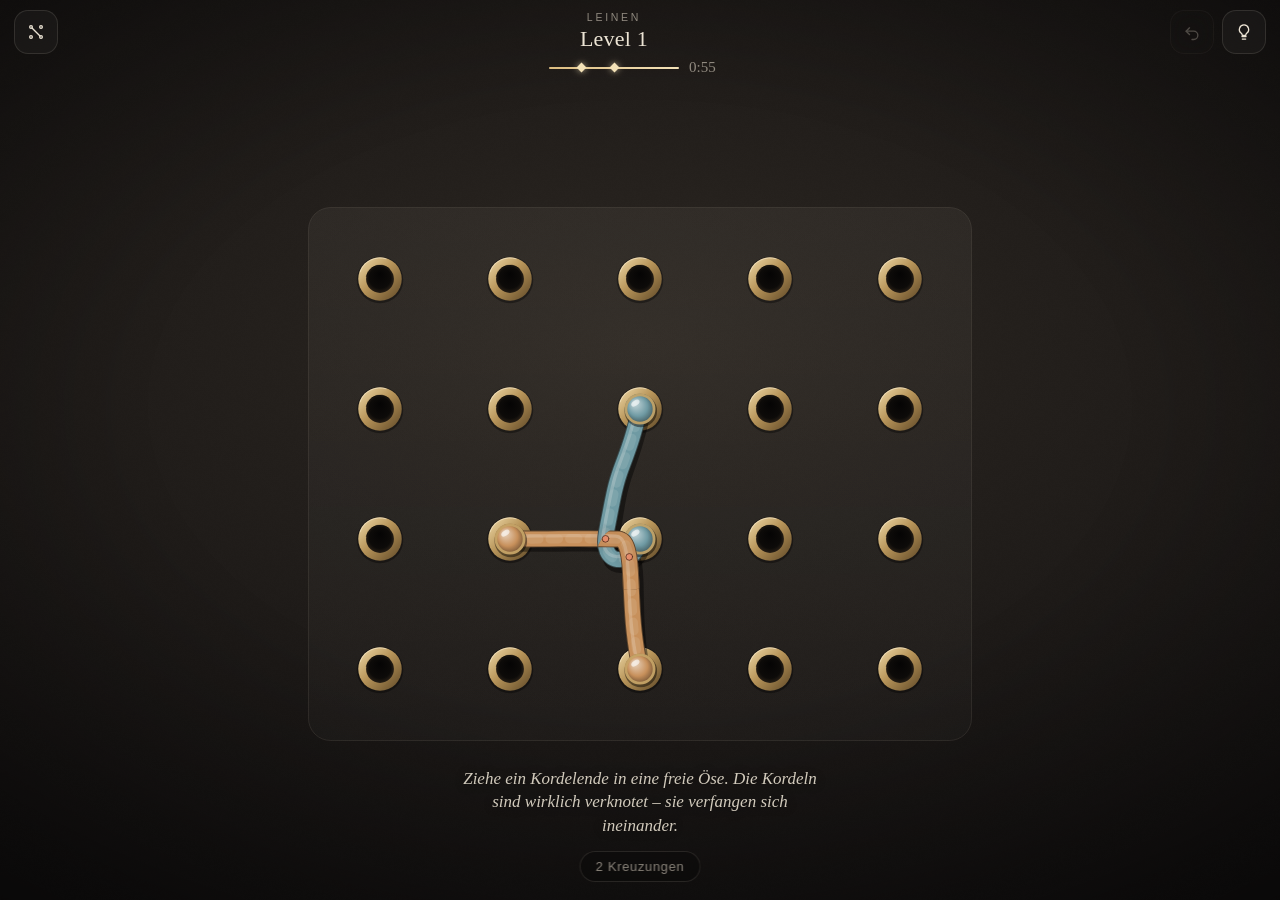
==== commit f1a97892: "Knoten: all 60 levels verified at a calm and a hasty pace Every level comes free when its solution i" ====
--- a/knoten/index.html
+++ b/knoten/index.html
@@ -546,7 +546,7 @@
   else root.Rope = API;
 })(typeof window !== "undefined" ? window : globalThis);
 
-window.KNOTEN_LEVELS = [{"c":4,"h":5,"k":"8,5;9,10|0,b4,0,h,b2,f,18,b0,j,1y,ax,o,2o,av,u,3f,as,10,45,aq,16,4v,ao,1a,5e,aj,12,5l,ac,o,5l,a1,f,5l,9m,f,5l,96,f,5k,8r,f,5k,8b,f,5k,7w,f,5k,7g,f,5k,71,f,5k,6m,f,5k,66,f,5k,5r,f,5k,5k,0,5k,b4,0,5b,b3,f,4x,aw,f,4q,ai,f,4p,a4,l,4v,9t,x,57,9o,17,5n,9o,19,62,9s,15,6g,9w,11,6v,a0,x,79,a4,t,7n,a9,q,82,ad,n,8h,ah,l,8v,al,j,9a,ap,h,9p,as,g,a4,aw,f,ai,az,f,ax,b3,f,b4,b4,0","m":2,"t":55,"s":[[1,1,4,[[0.42,2],[0.38,2.17],[0.28,2.32],[0.12,2.4],[-0.06,2.42],[-0.23,2.35],[-0.35,2.23],[-0.42,2.06],[-0.4,1.88],[-0.32,1.72],[-0.17,1.62],[0,1.58]]],[0,0,1,[]]]},{"c":4,"h":5,"k":"17,10;12,13;4,5|5k,m8,0,5d,lg,f,54,kf,j,4v,jd,o,4l,ib,u,4c,ha,10,43,g8,16,3u,f7,1d,3l,e5,1k,3c,d4,1r,3d,c5,1p,3o,bk,15,49,bh,n,52,bg,k,5u,be,i,6m,bd,g,7f,bb,f,87,b9,f,8z,b8,f,9s,b7,f,ak,b5,f,b4,b4,0,0,go,0,9,g8,f,o,fj,j,12,eu,q,1h,e6,w,1v,dh,13,2a,cs,1a,2p,ca,17,31,c4,s,3e,c5,k,3t,c8,g,46,cf,f,4e,cu,f,4j,da,f,4o,dr,f,4t,e7,f,4y,en,f,53,f3,f,58,fk,f,5d,g0,f,5i,gg,f,5k,go,0,0,5k,0,7,66,f,j,75,f,u,83,f,15,92,f,1g,a0,f,1s,az,f,23,bx,f,2i,cs,f,36,cz,q,3s,cw,12,48,cc,1e,4j,bp,1i,4o,ay,1d,4s,a9,17,4w,9j,12,50,8t,x,55,83,s,59,7d,n,5d,6o,j,5i,5y,f,5k,5k,0","m":4,"t":90,"s":[[2,1,14,[[1.7,1.7],[1.61,1.85],[1.58,2.03],[1.63,2.21],[1.75,2.34],[1.92,2.41],[2.1,2.41],[2.26,2.33],[2.37,2.19],[2.42,2.02],[2.39,1.84],[2.29,1.69],[2.13,1.6],[1.95,1.58],[1.78,1.64],[1.65,1.77],[1.59,1.93],[1.6,2.11],[1.68,2.27],[1.82,2.38],[2,2.42]]],[0,1,16,[]],[1,0,10,[[1.58,3],[1.62,3.17],[1.72,3.32],[1.88,3.4],[2.06,3.42],[2.23,3.35],[2.35,3.23],[2.42,3.06],[2.4,2.88],[2.32,2.72],[2.17,2.62],[2,2.58]]],[2,1,8,[]]]},{"c":4,"h":5,"k":"13,17;14,15;10,12|5k,go,0,60,gp,f,6p,gq,f,7e,gr,f,7q,gx,f,7y,h2,h,83,h7,n,85,hc,v,84,hi,13,81,hr,19,7w,i1,1d,7p,ie,19,7g,it,14,78,j8,10,70,jm,w,6s,k0,s,6k,kf,p,6c,kt,m,64,l8,j,5w,lm,h,5o,m1,f,5k,m8,0,b4,go,0,al,gm,f,9r,gi,w,8v,gh,1a,7u,go,1d,75,h9,13,7j,hy,j,8a,i4,f,8w,i1,f,9j,hx,f,a5,ht,f,ar,hp,f,be,hl,f,c0,hh,f,cm,hd,f,d9,ha,f,dv,h6,f,eh,h2,f,f4,gy,f,fq,gu,f,gc,gq,f,go,go,0,b4,b4,0,aw,bl,f,am,c7,f,ac,cu,f,a1,dh,f,9r,e4,f,9h,eq,f,97,fd,f,8x,g0,f,8r,go,f,8z,h7,n,8y,hc,1c,8h,h9,1w,7o,hb,20,6p,ha,1t,5p,h7,1k,4o,h4,1b,3p,h0,12,2o,gx,u,1o,gu,m,o,gq,f,0,go,0","m":6,"t":105,"s":[[1,0,9,[[0.42,3],[0.38,3.17],[0.28,3.31],[0.12,3.4],[-0.05,3.42],[-0.22,3.36],[-0.35,3.24],[-0.41,3.08],[-0.41,2.9],[-0.33,2.74],[-0.2,2.63],[-0.03,2.58],[0.15,2.61],[0.3,2.7]]],[2,1,14,[]],[2,0,2,[]],[2,1,1,[]],[0,1,10,[[1,2.42],[1.18,2.38],[1.32,2.27],[1.41,2.1],[1.41,1.92],[1.34,1.75],[1.2,1.63],[1.02,1.58],[0.84,1.61],[0.69,1.72],[0.6,1.88],[0.58,2.06],[0.65,2.23],[0.78,2.36],[0.96,2.42],[1.14,2.4],[1.3,2.3],[1.4,2.14],[1.42,1.96],[1.36,1.78],[1.23,1.65],[1.06,1.58],[0.88,1.6],[0.72,1.69],[0.61,1.84],[0.58,2.02],[0.63,2.2],[0.75,2.34],[0.92,2.41],[1.1,2.41],[1.27,2.32],[1.38,2.18],[1.42,2]]],[1,0,11,[]]]},{"c":4,"h":5,"k":"18,14;10,19;6,5|b4,m8,0,b4,lo,f,b5,ks,h,b5,jw,l,b6,j0,p,b6,i4,u,b6,h8,z,b7,gc,13,b7,fg,19,b7,ek,19,b2,dp,15,an,cx,12,a7,c8,1a,9n,bu,14,98,bw,l,8y,ch,f,94,da,f,9i,e3,f,9v,ew,f,ad,fl,f,av,ga,f,b4,go,0,b4,b4,0,b4,bi,k,b5,by,18,b1,cg,1u,ao,d3,20,aa,dn,1o,a8,e4,13,al,ei,l,b1,f1,f,bj,fk,f,c1,g3,f,cg,go,f,cw,h8,f,dc,ht,f,dr,ie,f,e7,iy,f,en,jj,f,f2,k4,f,fi,ko,f,fx,l9,f,gd,lu,f,go,m8,0,b4,5k,0,b1,5z,f,aw,6n,f,as,7c,f,an,80,f,ai,8p,f,ad,9d,f,a9,a1,f,a4,aq,f,a3,bf,f,a6,c2,f,9w,cl,h,9n,cv,x,93,cj,1d,8k,bp,1b,83,ar,15,7n,9t,z,76,8v,u,6q,7x,p,69,70,k,5t,62,f,5k,5k,0","m":5,"t":100,"s":[[0,0,15,[[2,2.42],[2.18,2.38],[2.33,2.26],[2.41,2.1],[2.41,1.91],[2.33,1.74],[2.19,1.63],[2.01,1.58],[1.83,1.62],[1.68,1.73],[1.59,1.89],[1.59,2.08],[1.66,2.25],[1.8,2.37],[1.98,2.42],[2.16,2.39],[2.31,2.28],[2.4,2.12],[2.41,1.93],[2.35,1.76],[2.21,1.64],[2.03,1.58],[1.85,1.61],[1.7,1.71],[1.6,1.87],[1.58,2.05],[1.65,2.23],[1.78,2.36],[1.96,2.42],[2.14,2.4],[2.3,2.3]]],[1,1,7,[]],[2,1,13,[[1.81,2.62],[1.67,2.74],[1.59,2.9],[1.59,3.08],[1.66,3.25],[1.8,3.37],[1.97,3.42],[2.15,3.39],[2.3,3.29],[2.4,3.14],[2.42,2.96],[2.36,2.79],[2.24,2.65],[2.07,2.59],[1.89,2.59],[1.73,2.68],[1.62,2.82],[1.58,3]]],[0,0,9,[[1.42,3],[1.38,3.17],[1.28,3.32],[1.12,3.4],[0.94,3.42],[0.77,3.35],[0.65,3.23],[0.58,3.06],[0.6,2.88],[0.68,2.72],[0.83,2.62],[1,2.58]]],[2,0,17,[]]]},{"c":4,"h":5,"k":"0,9;11,10;2,6|0,0,0,n,f,f,1i,10,f,2d,1l,f,38,25,f,43,2q,f,4y,3b,f,5t,3v,f,6o,4g,f,7j,51,f,8e,5m,f,99,66,f,9z,6p,f,a4,73,14,9s,7m,1g,97,86,19,8k,8o,12,7x,97,w,7a,9p,q,6n,a8,k,60,ar,f,5k,b4,0,go,b4,0,gg,ay,f,g2,an,f,fn,ac,f,f9,a2,f,ev,9r,f,eg,9g,f,e2,96,f,do,8v,f,da,8k,f,cv,89,f,ch,7z,f,c3,7o,f,bo,7d,f,b8,7a,g,au,7b,s,an,7p,19,ak,8f,19,ar,97,y,aw,9y,o,b1,ap,f,b4,b4,0,b4,0,0,b5,f,f,b7,13,f,b8,1r,h,ba,2f,k,bb,33,n,bd,3q,q,bf,4e,t,bg,52,x,bi,5q,11,bk,6e,15,bl,72,19,bl,7p,18,bf,84,v,ax,87,f,a6,7w,f,9d,7f,m,96,6t,15,9q,69,1a,aa,5y,u,at,5p,f,b4,5k,0","m":5,"t":95,"s":[[2,1,8,[[1.3,1.7],[1.14,1.6],[0.96,1.58],[0.79,1.64],[0.65,1.76],[0.59,1.93],[0.6,2.11],[0.68,2.28],[0.83,2.38],[1.01,2.42],[1.19,2.38],[1.33,2.26],[1.41,2.1],[1.41,1.91],[1.34,1.75],[1.2,1.63],[1.02,1.58],[0.84,1.61],[0.69,1.72],[0.6,1.88],[0.58,2.06],[0.65,2.23],[0.78,2.36],[0.95,2.42],[1.13,2.4],[1.29,2.3],[1.39,2.15],[1.42,1.97],[1.37,1.8],[1.25,1.66],[1.08,1.59],[0.89,1.59],[0.73,1.68],[0.62,1.82],[0.58,2]]],[0,1,4,[]],[1,0,6,[[2.19,0.38],[2.33,0.26],[2.41,0.09],[2.41,-0.1],[2.33,-0.27],[2.18,-0.38],[2,-0.42],[1.82,-0.38],[1.67,-0.26],[1.59,-0.09],[1.59,0.09],[1.67,0.26],[1.82,0.38],[2,0.42]]],[1,1,1,[[2,0.42],[2.18,0.38],[2.32,0.27],[2.41,0.1],[2.41,-0.08],[2.34,-0.25],[2.2,-0.37],[2.03,-0.42],[1.85,-0.39],[1.69,-0.29],[1.6,-0.13],[1.58,0.05],[1.65,0.23],[1.77,0.35],[1.95,0.42],[2.13,0.4],[2.29,0.31],[2.39,0.15],[2.42,-0.03],[2.37,-0.2],[2.25,-0.34],[2.08,-0.41],[1.9,-0.41],[1.73,-0.32],[1.62,-0.18],[1.58,0]]],[2,0,9,[]]]},{"c":4,"h":5,"k":"10,14;13,9;11,18;15,6|b4,b4,0,b1,bj,f,ax,c6,t,as,ct,17,am,dh,1j,af,e7,1o,a2,ex,1d,9q,fg,u,a0,fw,f,aj,g8,f,b0,g8,j,ba,g2,q,bf,ft,y,bf,fj,16,bb,fa,1d,b0,f1,1i,al,ex,1j,a4,f0,1c,9r,fd,v,9z,fw,h,ar,ge,f,b4,go,0,5k,go,0,68,gm,f,7a,gj,k,8c,gg,s,9e,ge,10,a4,g7,1d,aj,fs,17,an,fg,t,al,f6,j,ac,ev,f,9w,en,f,9d,ef,f,96,du,f,91,d8,f,8x,cm,f,8t,c2,k,8n,bl,x,86,b9,1a,7f,b5,15,6p,b5,r,5y,b4,f,5k,b4,0,go,b4,0,g7,bd,f,fk,bq,h,ey,c2,l,eb,cf,p,do,cr,u,d2,d4,z,cg,dg,15,bt,dt,1a,b6,e3,12,aj,e4,p,9v,dx,y,9c,ef,1c,94,fb,1l,92,ga,1t,9c,h7,1n,9n,i2,1e,9y,iy,14,aa,ju,w,al,kq,n,aw,lm,f,b4,m8,0,go,go,0,g6,gd,f,fh,fy,f,et,fj,f,e4,f4,f,df,ep,f,cr,ea,f,c2,dv,f,bd,di,f,am,da,h,9x,d3,s,9a,cv,17,8k,cm,1a,7y,c9,w,7t,bk,f,8a,am,f,8s,9q,f,9a,8u,f,9s,7y,f,aa,72,f,as,65,f,b4,5k,0","m":7,"t":130,"s":[[0,0,19,[[2,3.58],[1.82,3.62],[1.68,3.73],[1.59,3.9],[1.59,4.08],[1.66,4.25],[1.8,4.37],[1.97,4.42],[2.15,4.39],[2.31,4.29],[2.4,4.13],[2.42,3.95],[2.35,3.77],[2.23,3.65],[2.05,3.58],[1.87,3.6],[1.71,3.69],[1.61,3.85],[1.58,4.03],[1.63,4.2],[1.75,4.34],[1.92,4.41],[2.1,4.41],[2.27,4.32],[2.38,4.18],[2.42,4]]],[2,0,17,[]],[1,1,11,[[2.62,2.81],[2.58,2.99],[2.62,3.17],[2.73,3.32],[2.89,3.4],[3.07,3.41],[3.24,3.34],[3.36,3.21],[3.42,3.03],[3.39,2.85],[3.29,2.7],[3.14,2.6],[2.95,2.58],[2.78,2.64],[2.65,2.77],[2.58,2.94],[2.6,3.13],[2.69,3.28],[2.84,3.39],[3.02,3.42],[3.2,3.37],[3.34,3.25],[3.41,3.08],[3.41,2.9],[3.32,2.73],[3.18,2.62],[3,2.58]]],[3,0,5,[]],[0,1,15,[[2.7,2.3],[2.61,2.14],[2.58,1.96],[2.64,1.79],[2.76,1.66],[2.93,1.59],[3.11,1.59],[3.27,1.68],[3.38,1.82],[3.42,2],[3.38,2.18],[3.27,2.32],[3.11,2.41],[2.93,2.41],[2.76,2.34],[2.64,2.21],[2.58,2.04],[2.61,1.86],[2.7,1.7],[2.86,1.61],[3.04,1.58],[3.21,1.64],[3.34,1.76],[3.41,1.93],[3.41,2.11],[3.32,2.27],[3.18,2.38],[3,2.42]]],[0,0,10,[[3,2.42],[3.18,2.38],[3.32,2.27],[3.41,2.1],[3.41,1.92],[3.34,1.75],[3.2,1.63],[3.03,1.58],[2.85,1.61],[2.69,1.71],[2.6,1.87],[2.58,2.05],[2.65,2.23],[2.77,2.35],[2.95,2.42],[3.13,2.4],[3.29,2.31],[3.39,2.15],[3.42,1.97],[3.37,1.8],[3.25,1.66],[3.08,1.59],[2.9,1.59],[2.73,1.68],[2.62,1.82],[2.58,2]]],[1,1,16,[]]]},{"c":4,"h":5,"k":"10,14;12,15;8,4;6,9|b4,b4,0,as,b5,f,a8,b8,f,9p,ba,f,95,bc,f,8l,bf,f,81,bh,f,7h,bk,f,6y,bm,f,6i,bw,f,69,c4,s,6b,cg,16,6o,cx,1a,77,dd,15,7q,dt,10,88,e9,w,8r,eo,s,9a,f4,o,9t,fk,l,ab,g0,i,au,gg,f,b4,go,0,0,go,0,h,fs,f,12,em,n,1n,dg,w,29,ca,15,2u,b4,1e,3n,ag,1u,4m,aq,20,5f,ba,1z,67,bv,1y,70,cf,1v,7w,ct,1n,8s,d7,1g,9o,dl,19,al,dz,13,bh,ee,x,cd,es,s,da,f6,o,e6,fk,k,f3,fz,h,fz,gd,f,go,go,0,0,b4,0,l,b6,f,1i,b8,f,2f,ba,f,3c,bd,f,44,bd,f,4j,bd,r,4l,bf,17,4f,bi,1m,43,bh,1y,3l,bd,26,32,b4,2e,2o,al,29,2d,a0,20,22,9e,1r,1q,8t,1i,1f,88,1a,14,7n,12,t,72,u,h,6h,m,6,5v,f,0,5k,0,b4,5k,0,ak,5z,f,9q,6l,g,8w,76,i,82,7s,l,77,8e,o,6d,90,s,5j,9m,v,4p,a8,z,3w,au,14,3k,bi,19,41,c2,z,4r,cd,s,5g,cn,l,65,cx,f,6q,ct,f,73,cj,m,75,c6,11,6x,bo,1b,6f,b9,12,5w,b5,g,5k,b4,0","m":9,"t":145,"s":[[2,1,17,[[0,2.58],[0.18,2.62],[0.32,2.73],[0.4,2.89],[0.41,3.07],[0.35,3.23],[0.22,3.36],[0.05,3.42],[-0.13,3.4],[-0.29,3.31],[-0.39,3.16],[-0.42,2.98],[-0.37,2.81],[-0.26,2.67],[-0.1,2.59],[0.08,2.59],[0.25,2.66],[0.37,2.79],[0.42,2.97],[0.39,3.15],[0.3,3.3]]],[1,0,7,[]],[1,1,3,[]],[3,0,12,[[0.38,1.81],[0.26,1.67],[0.1,1.59],[-0.09,1.59],[-0.25,1.67],[-0.37,1.8],[-0.42,1.98],[-0.39,2.16],[-0.28,2.31],[-0.12,2.4],[0.06,2.42],[0.23,2.35],[0.36,2.22],[0.42,2.05],[0.4,1.87],[0.3,1.71],[0.15,1.61],[-0.03,1.58],[-0.2,1.63],[-0.34,1.75],[-0.41,1.92],[-0.41,2.11],[-0.32,2.27],[-0.18,2.38],[0,2.42]]],[2,1,4,[]],[3,1,13,[[1.58,2],[1.62,1.82],[1.73,1.68],[1.89,1.59],[2.07,1.59],[2.24,1.66],[2.36,1.79],[2.42,1.96],[2.39,2.14],[2.3,2.3],[2.14,2.39],[1.96,2.42],[1.79,2.36],[1.66,2.24],[1.59,2.07],[1.59,1.89],[1.68,1.73],[1.82,1.62],[2,1.58],[2.18,1.62],[2.32,1.73],[2.41,1.89],[2.41,2.07],[2.34,2.24],[2.21,2.36],[2.04,2.42],[1.86,2.39],[1.7,2.3]]],[3,1,6,[[1.7,2.3],[1.61,2.15],[1.58,1.97],[1.63,1.79],[1.75,1.66],[1.92,1.59],[2.1,1.59],[2.26,1.67],[2.37,1.81],[2.42,1.98],[2.39,2.16],[2.29,2.31],[2.13,2.4],[1.95,2.42],[1.78,2.36],[1.65,2.23],[1.59,2.07],[1.6,1.89],[1.68,1.73],[1.82,1.62],[2,1.58]]],[0,1,5,[[2,1.42],[2.18,1.38],[2.32,1.27],[2.41,1.1],[2.41,0.92],[2.34,0.75],[2.2,0.63],[2.03,0.58],[1.85,0.61],[1.69,0.71],[1.6,0.87],[1.58,1.05],[1.65,1.23],[1.77,1.35],[1.95,1.42],[2.13,1.4],[2.29,1.31],[2.39,1.15],[2.42,0.97],[2.37,0.8],[2.25,0.66],[2.08,0.59],[1.9,0.59],[1.73,0.68],[1.62,0.82],[1.58,1]]],[3,0,2,[]]]},{"c":4,"h":5,"k":"11,5;15,6;9,13;10,14|go,b4,0,g4,b5,f,fd,b7,k,em,b8,q,dv,ba,x,d4,bc,14,cd,bd,1c,bm,bf,1k,aw,bg,1t,a5,bi,22,9e,bh,22,8p,bf,1r,88,be,16,81,b0,j,7r,ab,f,7f,9l,f,74,8w,f,6s,86,f,6g,7h,f,64,6r,f,5s,62,f,5k,5k,0,go,go,0,g6,gd,f,fh,fy,i,es,fj,m,e3,f5,q,de,eq,v,cp,eb,10,c1,dw,16,bc,di,1c,an,d3,1j,9z,co,1p,9f,c6,1j,93,bq,11,91,b5,l,9a,af,h,9k,9p,g,9u,8z,f,a4,89,f,ae,7j,f,an,6s,f,ax,62,f,b4,5k,0,5k,b4,0,60,b0,f,6o,at,s,7d,am,17,83,ai,1d,8t,am,1d,9g,aw,1d,9v,bb,19,a6,bu,18,a9,cb,y,a3,ct,r,9s,da,n,9c,do,p,92,e2,14,98,eo,1d,9h,f8,10,9a,fk,g,8l,fw,f,7p,g4,f,6v,gc,f,60,gk,f,5k,go,0,b4,b4,0,av,b8,f,ae,bg,f,9y,bn,f,9n,c0,f,9e,cd,j,97,cn,s,95,cv,14,9b,d4,1e,9k,de,1j,9s,do,1i,9x,dz,1b,9y,e8,10,9t,ef,n,9c,ek,f,8p,et,k,8i,f9,13,8x,fu,1c,9i,g7,13,a5,gd,r,as,gk,f,b4,go,0","m":6,"t":115,"s":[[2,0,7,[[2.58,2],[2.62,1.82],[2.73,1.68],[2.89,1.59],[3.07,1.59],[3.24,1.66],[3.36,1.79],[3.42,1.96],[3.39,2.14],[3.3,2.3],[3.14,2.39],[2.96,2.42],[2.79,2.36],[2.66,2.24],[2.59,2.07],[2.59,1.89],[2.68,1.73],[2.82,1.62],[3,1.58]]],[0,0,2,[]],[1,1,19,[]],[3,0,11,[[2.7,1.3],[2.61,1.15],[2.58,0.97],[2.63,0.8],[2.74,0.67],[2.9,0.59],[3.08,0.59],[3.24,0.65],[3.36,0.78],[3.42,0.95],[3.4,1.12],[3.31,1.28],[3.17,1.38],[3,1.42]]],[3,1,6,[[2.81,1.38],[2.67,1.26],[2.59,1.1],[2.59,0.92],[2.66,0.75],[2.8,0.63],[2.97,0.58],[3.15,0.61],[3.3,0.71],[3.4,0.86],[3.42,1.04],[3.36,1.21],[3.24,1.35],[3.07,1.41],[2.89,1.41],[2.73,1.32],[2.62,1.18],[2.58,1]]],[2,0,18,[]]]},{"c":4,"h":6,"k":"19,13;12,10;21,17;18,14|go,m8,0,g4,mc,f,fe,mh,f,en,mm,f,dx,mr,f,d6,mw,g,cf,n1,i,bp,n6,k,ay,nb,n,a9,n4,q,9j,mz,u,8t,mt,z,83,mn,14,7e,mh,19,6q,mb,12,6k,lt,f,6b,ku,f,65,jw,t,60,iy,16,5u,hy,18,5o,h7,j,5k,go,0,0,go,0,m,gu,f,1g,h3,f,2a,hc,f,34,hl,f,3y,ht,f,4s,i2,f,5m,ib,f,6h,i8,f,7c,i6,f,86,i4,f,8z,hz,i,9f,hk,10,9n,gv,1a,9u,g4,15,a1,fd,z,a8,em,u,ae,dv,q,al,d5,m,as,ce,i,az,bn,f,b4,b4,0,5k,rs,0,5m,rl,f,5r,r7,f,5w,qt,f,61,qf,f,66,q1,f,6b,pn,f,6g,p9,f,6l,ov,f,6q,oh,f,6v,o3,f,70,np,f,75,nb,f,7a,mw,f,7f,mi,f,7g,m4,f,7f,lp,i,78,le,u,6q,lb,18,60,ll,15,5o,m0,h,5k,m8,0,b4,m8,0,az,m0,f,aq,ll,g,ah,l6,i,a8,kr,m,9z,kc,p,9q,jx,t,9h,ji,x,98,j3,11,8z,io,16,8q,ia,1b,8k,hu,1b,8i,hg,14,8l,h6,v,8v,h0,m,96,gv,g,9i,gr,f,9v,gs,f,a9,gq,f,am,gp,f,az,go,f,b4,go,0","m":9,"t":130,"s":[[2,1,9,[[1,3.42],[0.82,3.38],[0.67,3.26],[0.59,3.09],[0.59,2.91],[0.67,2.74],[0.82,2.62],[1,2.58],[1.18,2.62],[1.33,2.74],[1.41,2.91],[1.41,3.09],[1.33,3.26],[1.18,3.38],[1,3.42],[0.82,3.38],[0.67,3.26],[0.59,3.09],[0.59,2.91],[0.67,2.74],[0.82,2.62],[1,2.58]]],[0,0,1,[]],[0,0,5,[]],[0,0,1,[]],[0,1,2,[]],[2,1,17,[]],[3,0,9,[[2,2.42],[1.82,2.38],[1.68,2.27],[1.59,2.11],[1.59,1.93],[1.66,1.76],[1.79,1.64],[1.96,1.58],[2.14,1.61],[2.3,1.7],[2.39,1.86],[2.42,2.04],[2.36,2.21],[2.24,2.34],[2.07,2.41],[1.89,2.41],[1.73,2.32],[1.62,2.18],[1.58,2]]],[1,0,3,[]],[1,0,5,[]]]},{"c":4,"h":6,"k":"16,21;7,3;17,20;6,5;0,9|0,m8,0,3,mc,f,c,mn,f,m,my,f,v,n9,f,14,nl,f,1d,nw,f,1m,o7,f,1v,oi,f,25,ot,f,2e,p4,f,2o,pe,f,2z,po,f,3a,px,f,3l,q6,f,3x,qf,f,48,qo,f,4j,qx,f,4u,r7,f,55,rg,f,5g,rp,f,5k,rs,0,go,5k,0,g8,5i,f,fi,5e,g,es,5a,j,e2,56,m,dc,52,q,cm,4y,u,bw,4u,y,b6,4r,12,al,4f,17,af,3w,16,at,3c,13,bf,2z,z,c1,2m,w,cn,2a,t,da,1x,q,dw,1l,n,ei,18,l,f4,w,j,fq,j,h,gc,7,f,go,0,0,5k,m8,0,5g,mc,f,56,mm,f,4w,mw,f,4l,n7,f,4b,nh,g,41,nr,j,3r,o1,m,3h,ob,q,37,ol,v,2y,ou,12,2o,p4,19,2e,pe,19,24,po,12,1u,py,x,1k,q8,r,1a,qi,n,10,qs,k,p,r3,h,f,rd,g,4,ro,f,0,rs,0,b4,5k,0,ar,5o,f,a8,5t,s,9o,5v,15,93,5k,1a,8x,4x,16,96,4e,1b,9n,47,1n,a6,44,20,ap,41,22,b3,3z,1s,bd,3y,1f,bg,3y,11,ba,3z,o,as,42,f,9y,48,f,95,4f,f,8d,4o,f,7k,4x,f,6s,56,f,5z,5f,f,5k,5k,0,0,0,0,p,d,f,1m,w,k,2k,1e,q,3h,1w,w,4f,2e,12,5c,2w,19,6a,3f,1h,77,3x,1o,85,4f,1w,91,4w,23,9r,53,1s,9v,4y,11,9i,57,f,8y,5w,f,8g,6o,f,7y,7g,f,7f,89,f,6x,91,f,6f,9t,f,5w,al,f,5k,b4,0","m":7,"t":120,"s":[[3,0,4,[[0.38,0.19],[0.42,0.01],[0.39,-0.16],[0.28,-0.31],[0.13,-0.4],[-0.05,-0.42],[-0.22,-0.36],[-0.35,-0.23],[-0.41,-0.06],[-0.4,0.11],[-0.32,0.27],[-0.18,0.38],[0,0.42]]],[4,1,1,[]],[1,0,6,[[1.42,1],[1.38,0.82],[1.26,0.67],[1.09,0.59],[0.91,0.59],[0.74,0.67],[0.62,0.82],[0.58,1],[0.62,1.18],[0.74,1.33],[0.91,1.41],[1.09,1.41],[1.26,1.33],[1.38,1.18],[1.42,1],[1.38,0.82],[1.26,0.67],[1.09,0.59],[0.91,0.59],[0.74,0.67],[0.62,0.82],[0.58,1],[0.62,1.18],[0.74,1.33],[0.91,1.41],[1.09,1.41],[1.26,1.33],[1.38,1.18],[1.42,1]]],[2,1,18,[]],[3,1,2,[[1.58,1],[1.62,0.82],[1.73,0.68],[1.89,0.59],[2.07,0.59],[2.24,0.66],[2.36,0.79],[2.42,0.96],[2.39,1.14],[2.3,1.3],[2.14,1.39],[1.96,1.42],[1.79,1.36],[1.66,1.24],[1.59,1.07],[1.59,0.89],[1.68,0.73],[1.82,0.62],[2,0.58]]],[3,0,7,[[1.58,1],[1.62,0.82],[1.74,0.67],[1.91,0.59],[2.09,0.59],[2.26,0.67],[2.38,0.82],[2.42,1],[2.38,1.18],[2.26,1.33],[2.09,1.41],[1.91,1.41],[1.74,1.33],[1.62,1.18],[1.58,1],[1.62,0.82],[1.74,0.67],[1.91,0.59],[2.09,0.59],[2.26,0.67],[2.38,0.82],[2.42,1]]],[1,1,10,[]]]},{"c":4,"h":6,"k":"9,3;22,23;6,5;21,20;2,7|5k,b4,0,5y,am,f,6f,9z,f,6x,9c,h,7e,8p,k,7w,82,p,8d,7f,u,8u,6t,10,9b,66,18,9s,5k,1g,a8,4y,1q,as,4f,1v,bg,41,1o,c1,3m,1d,cl,35,14,d7,2p,w,ds,29,q,ed,1s,l,ez,1b,h,fl,u,f,g7,d,f,go,0,0,b4,rs,0,am,rq,f,9s,rn,f,8z,rj,f,8a,rp,f,7u,s5,m,7w,sh,13,8d,sw,1b,8z,t0,1c,9l,sw,17,a7,ss,13,at,sp,10,bf,sl,w,c1,si,t,cn,sf,q,d9,sb,o,dw,s8,m,ei,s4,j,f4,s1,i,fq,rx,g,gc,ru,f,go,rs,0,b4,5k,0,b6,5h,f,bc,57,f,bi,4x,f,bi,4m,f,be,4b,h,b9,42,m,b3,3v,v,au,3r,14,ah,3t,1a,a2,3x,19,9n,42,14,97,48,10,8s,4e,w,8c,4j,t,7x,4p,q,7h,4v,n,72,50,k,6m,56,i,67,5c,g,5r,5h,f,5k,5k,0,5k,rs,0,61,rq,f,6q,rn,r,7g,rj,14,83,rl,1c,8j,rw,19,8u,s6,z,8r,sg,m,8h,ss,f,80,t1,f,7b,sx,f,6m,st,f,5x,sp,f,58,sl,f,4j,sh,f,3u,se,f,35,sa,f,2g,s6,f,1r,s2,f,12,ry,f,d,ru,f,0,rs,0,b4,0,0,b2,c,f,ax,w,f,at,1f,f,ap,1z,f,al,2j,f,ah,33,f,ad,3m,f,ac,46,g,ak,4j,s,ay,4r,13,bg,4u,1a,c0,4x,15,ck,50,10,d3,52,w,dn,55,s,e6,58,p,eq,5a,m,fa,5d,j,ft,5g,h,gd,5j,f,go,5k,0","m":7,"t":120,"s":[[4,1,11,[[1.38,1.81],[1.42,1.99],[1.38,2.18],[1.27,2.32],[1.1,2.41],[0.91,2.41],[0.74,2.33],[0.62,2.19],[0.58,2],[0.62,1.82],[0.73,1.67],[0.9,1.59],[1.09,1.59],[1.26,1.67],[1.38,1.81],[1.42,2],[1.38,2.18],[1.26,2.33],[1.1,2.41],[0.91,2.41],[0.74,2.33],[0.62,2.18],[0.58,2],[0.62,1.82],[0.74,1.67],[0.91,1.59],[1.09,1.59],[1.26,1.67],[1.38,1.82],[1.42,2]]],[0,1,4,[]],[2,1,7,[[2.62,1.81],[2.58,1.99],[2.61,2.16],[2.72,2.31],[2.87,2.4],[3.05,2.42],[3.22,2.36],[3.35,2.23],[3.41,2.06],[3.4,1.89],[3.32,1.73],[3.18,1.62],[3,1.58]]],[4,0,10,[]],[3,0,18,[[1.58,5],[1.62,4.82],[1.73,4.68],[1.89,4.59],[2.07,4.59],[2.24,4.66],[2.36,4.79],[2.42,4.96],[2.39,5.14],[2.3,5.3],[2.14,5.39],[1.96,5.42],[1.79,5.36],[1.66,5.24],[1.59,5.07],[1.59,4.89],[1.68,4.73],[1.82,4.62],[2,4.58]]],[1,1,17,[[2.3,4.3],[2.4,4.14],[2.42,3.96],[2.36,3.78],[2.23,3.65],[2.06,3.58],[1.87,3.6],[1.71,3.69],[1.61,3.85],[1.58,4.03],[1.63,4.21],[1.76,4.34],[1.93,4.41],[2.11,4.4],[2.28,4.32],[2.39,4.17],[2.42,3.99],[2.37,3.81],[2.25,3.67],[2.09,3.59],[1.9,3.59],[1.73,3.67],[1.62,3.82],[1.58,4]]],[3,1,19,[]]]},{"c":4,"h":6,"k":"11,15;6,2;18,17;5,10;14,4|go,b4,0,gc,bl,f,fu,ca,f,fc,d0,f,eu,dq,f,ec,eg,f,du,f6,f,dc,fw,f,cu,gm,f,cb,hc,f,c2,i3,j,c7,il,x,cm,ip,18,d6,in,19,dn,ie,14,e4,i4,z,el,hv,u,f1,hl,q,fi,hc,m,fz,h2,i,gg,gt,f,go,go,0,b4,5k,0,av,5l,f,af,5m,f,9z,5n,f,9j,5p,f,93,5q,f,8n,5r,f,88,5o,g,7v,5i,n,7k,59,x,7e,4v,17,7j,4d,1b,7w,3w,16,8a,3g,12,8o,30,y,91,2j,u,9f,23,r,9s,1m,n,a6,16,k,aj,p,h,ax,9,f,b4,0,0,b4,m8,0,bb,lv,f,bm,l9,f,by,ko,f,c9,k3,f,ck,jh,f,cw,iw,f,cy,ic,f,cy,hy,r,cp,hs,16,c4,ht,1f,bh,i6,1d,au,il,18,a8,j1,13,9m,jg,z,90,jv,v,8d,kb,r,7r,kq,o,75,l5,l,6i,ll,i,5w,m0,f,5k,m8,0,5k,5k,0,5o,5n,f,60,5w,f,6b,65,f,6n,6e,f,6y,6n,f,7a,6v,f,7m,74,f,7x,7d,f,89,7m,f,8k,7v,f,8w,84,f,97,8c,f,9h,8n,f,9p,8z,f,9x,9b,f,a5,9n,f,ad,9z,f,al,ab,f,at,ao,f,b1,b0,f,b4,b4,0,b4,go,0,ay,fx,f,aq,f0,g,ai,e2,j,aa,d5,m,a2,c7,q,9u,b9,u,9n,ac,z,9f,9f,14,97,8h,19,92,7i,19,8w,6k,19,8q,5l,1a,8g,4t,w,7p,4g,f,6i,4h,f,5c,4i,f,48,4q,f,33,4y,f,1y,56,f,t,5e,f,0,5k,0","m":7,"t":120,"s":[[1,1,12,[[0.38,0.81],[0.26,0.67],[0.1,0.59],[-0.09,0.59],[-0.25,0.67],[-0.37,0.8],[-0.42,0.98],[-0.39,1.16],[-0.28,1.31],[-0.12,1.4],[0.06,1.42],[0.23,1.35],[0.36,1.22],[0.42,1.05],[0.4,0.87],[0.3,0.71],[0.15,0.61],[-0.03,0.58],[-0.2,0.63],[-0.34,0.75],[-0.41,0.92],[-0.41,1.11],[-0.32,1.27],[-0.18,1.38],[0,1.42]]],[4,0,0,[]],[0,0,19,[[2.19,3.62],[2.33,3.74],[2.41,3.9],[2.41,4.08],[2.34,4.25],[2.2,4.37],[2.03,4.42],[1.85,4.39],[1.7,4.29],[1.6,4.14],[1.58,3.96],[1.64,3.79],[1.76,3.65],[1.93,3.59],[2.11,3.59],[2.27,3.68],[2.38,3.82],[2.42,4]]],[1,0,16,[]],[2,0,23,[[2.58,4],[2.62,3.82],[2.73,3.68],[2.9,3.59],[3.08,3.59],[3.25,3.66],[3.37,3.8],[3.42,3.97],[3.39,4.15],[3.29,4.31],[3.13,4.4],[2.95,4.42],[2.77,4.35],[2.65,4.23],[2.58,4.05],[2.6,3.87],[2.69,3.71],[2.85,3.61],[3.03,3.58],[3.2,3.63],[3.34,3.75],[3.41,3.92],[3.41,4.1],[3.32,4.27],[3.18,4.38],[3,4.42]]],[0,1,22,[[3,4.58],[3.18,4.62],[3.32,4.73],[3.41,4.9],[3.41,5.08],[3.34,5.25],[3.2,5.37],[3.03,5.42],[2.85,5.39],[2.69,5.29],[2.6,5.13],[2.58,4.95],[2.65,4.77],[2.77,4.65],[2.95,4.58],[3.13,4.6],[3.29,4.69],[3.39,4.85],[3.42,5.03],[3.37,5.2],[3.25,5.34],[3.08,5.41],[2.9,5.41],[2.73,5.32],[2.62,5.18],[2.58,5]]],[2,0,13,[]]]},{"c":4,"h":6,"k":"5,2;9,8;18,11;13,14;12,16|5k,5k,0,5i,6f,f,5g,7p,f,5f,8x,i,5y,9l,12,6s,a0,19,7s,ad,x,8p,aj,x,9b,a2,1e,9j,9a,1f,9n,8h,1a,9s,7p,16,9x,6w,12,a2,63,y,a7,5a,v,ac,4i,r,ah,3p,o,am,2w,m,ar,23,j,aw,1a,h,b1,h,f,b4,0,0,5k,b4,0,56,bq,k,4t,cs,19,53,dp,13,5l,dr,g,66,de,f,6d,cr,f,6h,c4,f,6k,bh,f,6o,au,f,6r,a7,f,6r,9k,f,6k,90,n,68,8l,10,5m,8i,1c,4r,8v,18,3w,9a,11,31,9p,v,26,a3,q,1b,ai,k,g,aw,f,0,b4,0,b4,m8,0,ax,le,f,ao,k9,l,af,j4,s,a5,hz,10,9w,gu,18,9m,fo,1c,9d,ej,1g,93,de,1j,8t,c8,1n,8j,b3,1s,8b,9y,1q,8j,9g,z,9d,9l,h,ac,9s,h,ba,9z,g,c8,a6,f,d6,ad,f,e5,al,f,f3,as,f,g1,az,f,go,b4,0,5k,go,0,5m,ga,f,5q,fo,l,5u,f2,t,5y,eg,11,62,du,19,5x,d9,19,5n,cu,y,5b,cv,f,4k,dd,f,3y,eg,f,3o,fd,m,47,fq,19,51,fv,17,5u,fy,11,6n,g2,w,7g,g6,r,89,ga,n,92,ge,i,9v,gi,f,ao,gm,f,b4,go,0,0,go,0,o,gc,f,1q,fs,r,2t,f8,15,3t,es,1e,4g,et,14,4n,f3,o,4o,fk,f,4f,g3,f,42,gl,f,3p,h2,f,3d,hk,f,30,i1,f,2n,ij,f,2b,j1,f,1y,ji,f,1l,k0,f,19,ki,f,w,kz,f,j,lh,f,7,lz,f,0,m8,0","m":10,"t":165,"s":[[0,1,15,[[2.81,1.62],[2.99,1.58],[3.18,1.62],[3.32,1.73],[3.41,1.9],[3.41,2.09],[3.33,2.26],[3.19,2.38],[3,2.42],[2.82,2.38],[2.67,2.26],[2.59,2.1],[2.59,1.91],[2.67,1.74],[2.82,1.62],[3,1.58],[3.18,1.62],[3.33,1.74],[3.41,1.91],[3.41,2.09],[3.33,2.26],[3.18,2.38],[3,2.42]]],[2,1,17,[]],[1,1,2,[[0.7,1.3],[0.86,1.4],[1.05,1.42],[1.22,1.36],[1.36,1.22],[1.42,1.05],[1.4,0.86],[1.3,0.7],[1.14,0.6],[0.95,0.58],[0.78,0.64],[0.64,0.78],[0.58,0.95],[0.6,1.14],[0.7,1.3],[0.86,1.4],[1.05,1.42],[1.22,1.36],[1.36,1.22],[1.42,1.05],[1.4,0.86],[1.3,0.7]]],[0,0,19,[]],[2,1,21,[]],[3,0,5,[[1,2.42],[0.82,2.38],[0.67,2.26],[0.59,2.09],[0.59,1.91],[0.67,1.74],[0.82,1.62],[1,1.58],[1.18,1.62],[1.33,1.74],[1.41,1.91],[1.41,2.09],[1.33,2.26],[1.18,2.38],[1,2.42],[0.82,2.38],[0.67,2.26],[0.59,2.09],[0.59,1.91],[0.67,1.74],[0.82,1.62],[1,1.58]]],[1,1,4,[]],[4,1,13,[[1.62,3.19],[1.74,3.33],[1.91,3.41],[2.1,3.41],[2.27,3.33],[2.38,3.18],[2.42,3],[2.38,2.82],[2.26,2.67],[2.09,2.59],[1.91,2.59],[1.74,2.67],[1.62,2.82],[1.58,3]]],[4,0,10,[[1.58,3],[1.62,2.82],[1.73,2.68],[1.89,2.59],[2.07,2.59],[2.24,2.66],[2.36,2.79],[2.42,2.96],[2.39,3.14],[2.3,3.3],[2.14,3.39],[1.96,3.42],[1.79,3.36],[1.66,3.24],[1.59,3.07],[1.59,2.89],[1.68,2.73],[1.82,2.62],[2,2.58]]],[3,0,17,[]]]},{"c":4,"h":6,"k":"9,5;17,18;21,12;23,22;6,0;19,15|5k,b4,0,5l,aw,f,5m,ag,g,5o,a1,j,5q,9l,m,5r,96,q,5t,8r,u,5v,8b,z,5w,7w,13,5y,7h,18,5z,72,19,61,6q,13,62,6j,w,62,6e,n,61,6c,f,5x,64,f,5t,5w,f,5x,5p,f,5r,5v,f,5i,5t,f,5k,5k,f,5k,5k,0,5k,m8,0,5x,m4,f,6j,lz,g,74,lt,k,7q,ln,o,8c,lh,s,8x,lb,w,9j,l5,10,a4,l0,15,aq,ku,1a,bb,ko,1f,bw,kj,1k,cd,kk,1j,co,kp,1c,cv,kt,12,cv,ky,r,cr,l6,j,cl,lh,f,c9,lr,f,bs,ly,f,bc,m5,f,b4,m8,0,5k,rs,0,6a,rn,f,78,rh,u,86,rb,1a,8y,r1,17,96,qm,l,8v,q0,f,85,pg,f,7f,ow,f,6q,od,f,60,nt,f,5a,na,f,4l,mp,f,42,m0,f,3j,lb,f,30,km,f,2h,jx,f,1y,j8,f,1f,ij,f,w,hu,f,d,h5,f,0,go,0,go,rs,0,g9,rp,f,fl,rj,f,ey,re,h,ea,r8,k,dm,r3,n,cz,qy,q,cb,qs,t,bn,qn,x,b0,qi,11,ac,qc,15,9o,q7,19,90,q3,1c,8f,q8,16,86,qj,q,8b,qy,f,8n,re,f,96,rk,f,9q,rm,f,aa,ro,f,au,rr,f,b4,rs,0,b4,5k,0,am,5q,f,9y,5y,f,9a,67,f,8m,6f,f,7x,6n,f,79,6v,f,6l,73,f,5w,7a,f,5b,6v,g,4s,6c,f,4c,5q,f,3w,55,f,3g,4k,f,30,3y,f,2k,3d,f,24,2s,f,1o,27,f,17,1l,f,r,10,f,b,f,f,0,0,0,go,m8,0,gc,m6,f,fs,m4,h,f9,m1,m,ep,ly,q,e5,lv,v,dm,lt,10,d2,lq,16,cj,ll,1a,c2,lb,15,by,ky,s,c6,kg,n,cn,k1,l,d4,jn,k,dl,j9,i,e2,iu,h,ej,ig,g,f0,i2,f,fh,ho,f,fy,ha,f,gf,gv,f,go,go,0","m":11,"t":155,"s":[[3,0,16,[[1.42,5],[1.38,4.82],[1.27,4.68],[1.11,4.6],[0.93,4.59],[0.77,4.65],[0.64,4.78],[0.58,4.95],[0.6,5.13],[0.69,5.29],[0.84,5.39],[1.02,5.42],[1.19,5.37],[1.33,5.26],[1.41,5.1],[1.41,4.92],[1.34,4.75],[1.21,4.63],[1.03,4.58],[0.85,4.61],[0.7,4.7]]],[2,0,8,[]],[0,0,1,[[0.19,0.38],[0.01,0.42],[-0.16,0.39],[-0.31,0.28],[-0.4,0.13],[-0.42,-0.05],[-0.36,-0.22],[-0.23,-0.35],[-0.06,-0.41],[0.11,-0.4],[0.27,-0.32],[0.38,-0.18],[0.42,0]]],[4,1,7,[]],[3,1,20,[]],[1,1,13,[[2.7,3.3],[2.6,3.14],[2.58,2.96],[2.64,2.78],[2.77,2.65],[2.94,2.58],[3.12,2.6],[3.28,2.69],[3.39,2.84],[3.42,3.02],[3.37,3.2],[3.25,3.34],[3.08,3.41],[2.9,3.41],[2.73,3.32],[2.62,3.18],[2.58,3]]],[5,0,14,[[1.38,3.19],[1.42,3.01],[1.38,2.82],[1.27,2.67],[1.1,2.59],[0.91,2.59],[0.74,2.67],[0.62,2.81],[0.58,3],[0.62,3.18],[0.74,3.33],[0.9,3.41],[1.09,3.41],[1.26,3.33],[1.38,3.18],[1.42,3]]],[3,1,21,[]],[1,0,18,[[1.7,3.3],[1.61,3.15],[1.58,2.97],[1.63,2.8],[1.74,2.67],[1.9,2.59],[2.08,2.59],[2.24,2.65],[2.36,2.78],[2.42,2.95],[2.4,3.12],[2.31,3.28],[2.17,3.38],[2,3.42]]],[5,1,17,[[1.42,3],[1.38,2.82],[1.27,2.68],[1.1,2.59],[0.92,2.59],[0.75,2.66],[0.63,2.8],[0.58,2.97],[0.61,3.15],[0.71,3.31],[0.87,3.4],[1.05,3.42],[1.23,3.35],[1.35,3.23],[1.42,3.05],[1.4,2.87],[1.31,2.71],[1.15,2.61],[0.97,2.58],[0.8,2.63],[0.66,2.75],[0.59,2.92],[0.59,3.1],[0.68,3.27],[0.82,3.38],[1,3.42]]],[1,1,22,[]]]}];
+window.KNOTEN_LEVELS = [{"c":4,"h":5,"k":"8,5;9,10|0,b4,0,h,b2,f,18,b0,j,1y,ax,o,2o,av,u,3f,as,10,45,aq,16,4v,ao,1a,5e,aj,12,5l,ac,o,5l,a1,f,5l,9m,f,5l,96,f,5k,8r,f,5k,8b,f,5k,7w,f,5k,7g,f,5k,71,f,5k,6m,f,5k,66,f,5k,5r,f,5k,5k,0,5k,b4,0,5b,b3,f,4x,aw,f,4q,ai,f,4p,a4,l,4v,9t,x,57,9o,17,5n,9o,19,62,9s,15,6g,9w,11,6v,a0,x,79,a4,t,7n,a9,q,82,ad,n,8h,ah,l,8v,al,j,9a,ap,h,9p,as,g,a4,aw,f,ai,az,f,ax,b3,f,b4,b4,0","m":2,"t":55,"s":[[1,1,4,[[0.42,2],[0.38,2.17],[0.28,2.32],[0.12,2.4],[-0.06,2.42],[-0.23,2.35],[-0.35,2.23],[-0.42,2.06],[-0.4,1.88],[-0.32,1.72],[-0.17,1.62],[0,1.58]]],[0,0,1,[]]]},{"c":4,"h":5,"k":"17,10;12,13;4,5|5k,m8,0,5d,lg,f,54,kf,j,4v,jd,o,4l,ib,u,4c,ha,10,43,g8,16,3u,f7,1d,3l,e5,1k,3c,d4,1r,3d,c5,1p,3o,bk,15,49,bh,n,52,bg,k,5u,be,i,6m,bd,g,7f,bb,f,87,b9,f,8z,b8,f,9s,b7,f,ak,b5,f,b4,b4,0,0,go,0,9,g8,f,o,fj,j,12,eu,q,1h,e6,w,1v,dh,13,2a,cs,1a,2p,ca,17,31,c4,s,3e,c5,k,3t,c8,g,46,cf,f,4e,cu,f,4j,da,f,4o,dr,f,4t,e7,f,4y,en,f,53,f3,f,58,fk,f,5d,g0,f,5i,gg,f,5k,go,0,0,5k,0,7,66,f,j,75,f,u,83,f,15,92,f,1g,a0,f,1s,az,f,23,bx,f,2i,cs,f,36,cz,q,3s,cw,12,48,cc,1e,4j,bp,1i,4o,ay,1d,4s,a9,17,4w,9j,12,50,8t,x,55,83,s,59,7d,n,5d,6o,j,5i,5y,f,5k,5k,0","m":4,"t":90,"s":[[2,1,14,[[1.7,1.7],[1.61,1.85],[1.58,2.03],[1.63,2.21],[1.75,2.34],[1.92,2.41],[2.1,2.41],[2.26,2.33],[2.37,2.19],[2.42,2.02],[2.39,1.84],[2.29,1.69],[2.13,1.6],[1.95,1.58],[1.78,1.64],[1.65,1.77],[1.59,1.93],[1.6,2.11],[1.68,2.27],[1.82,2.38],[2,2.42]]],[0,1,16,[]],[1,0,10,[[1.58,3],[1.62,3.17],[1.72,3.32],[1.88,3.4],[2.06,3.42],[2.23,3.35],[2.35,3.23],[2.42,3.06],[2.4,2.88],[2.32,2.72],[2.17,2.62],[2,2.58]]],[2,1,8,[]]]},{"c":4,"h":5,"k":"13,17;14,15;10,12|5k,go,0,60,gp,f,6p,gq,f,7e,gr,f,7q,gx,f,7y,h2,h,83,h7,n,85,hc,v,84,hi,13,81,hr,19,7w,i1,1d,7p,ie,19,7g,it,14,78,j8,10,70,jm,w,6s,k0,s,6k,kf,p,6c,kt,m,64,l8,j,5w,lm,h,5o,m1,f,5k,m8,0,b4,go,0,al,gm,f,9r,gi,w,8v,gh,1a,7u,go,1d,75,h9,13,7j,hy,j,8a,i4,f,8w,i1,f,9j,hx,f,a5,ht,f,ar,hp,f,be,hl,f,c0,hh,f,cm,hd,f,d9,ha,f,dv,h6,f,eh,h2,f,f4,gy,f,fq,gu,f,gc,gq,f,go,go,0,b4,b4,0,aw,bl,f,am,c7,f,ac,cu,f,a1,dh,f,9r,e4,f,9h,eq,f,97,fd,f,8x,g0,f,8r,go,f,8z,h7,n,8y,hc,1c,8h,h9,1w,7o,hb,20,6p,ha,1t,5p,h7,1k,4o,h4,1b,3p,h0,12,2o,gx,u,1o,gu,m,o,gq,f,0,go,0","m":6,"t":105,"s":[[1,0,9,[[0.42,3],[0.38,3.17],[0.28,3.31],[0.12,3.4],[-0.05,3.42],[-0.22,3.36],[-0.35,3.24],[-0.41,3.08],[-0.41,2.9],[-0.33,2.74],[-0.2,2.63],[-0.03,2.58],[0.15,2.61],[0.3,2.7]]],[2,1,14,[]],[2,0,2,[]],[2,1,1,[]],[0,1,10,[[1,2.42],[1.18,2.38],[1.32,2.27],[1.41,2.1],[1.41,1.92],[1.34,1.75],[1.2,1.63],[1.02,1.58],[0.84,1.61],[0.69,1.72],[0.6,1.88],[0.58,2.06],[0.65,2.23],[0.78,2.36],[0.96,2.42],[1.14,2.4],[1.3,2.3],[1.4,2.14],[1.42,1.96],[1.36,1.78],[1.23,1.65],[1.06,1.58],[0.88,1.6],[0.72,1.69],[0.61,1.84],[0.58,2.02],[0.63,2.2],[0.75,2.34],[0.92,2.41],[1.1,2.41],[1.27,2.32],[1.38,2.18],[1.42,2]]],[1,0,11,[]]]},{"c":4,"h":5,"k":"18,14;10,19;6,5|b4,m8,0,b4,lo,f,b5,ks,h,b5,jw,l,b6,j0,p,b6,i4,u,b6,h8,z,b7,gc,13,b7,fg,19,b7,ek,19,b2,dp,15,an,cx,12,a7,c8,1a,9n,bu,14,98,bw,l,8y,ch,f,94,da,f,9i,e3,f,9v,ew,f,ad,fl,f,av,ga,f,b4,go,0,b4,b4,0,b4,bi,k,b5,by,18,b1,cg,1u,ao,d3,20,aa,dn,1o,a8,e4,13,al,ei,l,b1,f1,f,bj,fk,f,c1,g3,f,cg,go,f,cw,h8,f,dc,ht,f,dr,ie,f,e7,iy,f,en,jj,f,f2,k4,f,fi,ko,f,fx,l9,f,gd,lu,f,go,m8,0,b4,5k,0,b1,5z,f,aw,6n,f,as,7c,f,an,80,f,ai,8p,f,ad,9d,f,a9,a1,f,a4,aq,f,a3,bf,f,a6,c2,f,9w,cl,h,9n,cv,x,93,cj,1d,8k,bp,1b,83,ar,15,7n,9t,z,76,8v,u,6q,7x,p,69,70,k,5t,62,f,5k,5k,0","m":5,"t":100,"s":[[0,0,15,[[2,2.42],[2.18,2.38],[2.33,2.26],[2.41,2.1],[2.41,1.91],[2.33,1.74],[2.19,1.63],[2.01,1.58],[1.83,1.62],[1.68,1.73],[1.59,1.89],[1.59,2.08],[1.66,2.25],[1.8,2.37],[1.98,2.42],[2.16,2.39],[2.31,2.28],[2.4,2.12],[2.41,1.93],[2.35,1.76],[2.21,1.64],[2.03,1.58],[1.85,1.61],[1.7,1.71],[1.6,1.87],[1.58,2.05],[1.65,2.23],[1.78,2.36],[1.96,2.42],[2.14,2.4],[2.3,2.3]]],[1,1,7,[]],[2,1,13,[[1.81,2.62],[1.67,2.74],[1.59,2.9],[1.59,3.08],[1.66,3.25],[1.8,3.37],[1.97,3.42],[2.15,3.39],[2.3,3.29],[2.4,3.14],[2.42,2.96],[2.36,2.79],[2.24,2.65],[2.07,2.59],[1.89,2.59],[1.73,2.68],[1.62,2.82],[1.58,3]]],[0,0,9,[[1.42,3],[1.38,3.17],[1.28,3.32],[1.12,3.4],[0.94,3.42],[0.77,3.35],[0.65,3.23],[0.58,3.06],[0.6,2.88],[0.68,2.72],[0.83,2.62],[1,2.58]]],[2,0,17,[]]]},{"c":4,"h":5,"k":"0,9;11,10;2,6|0,0,0,n,f,f,1i,10,f,2d,1l,f,38,25,f,43,2q,f,4y,3b,f,5t,3v,f,6o,4g,f,7j,51,f,8e,5m,f,99,66,f,9z,6p,f,a4,73,14,9s,7m,1g,97,86,19,8k,8o,12,7x,97,w,7a,9p,q,6n,a8,k,60,ar,f,5k,b4,0,go,b4,0,gg,ay,f,g2,an,f,fn,ac,f,f9,a2,f,ev,9r,f,eg,9g,f,e2,96,f,do,8v,f,da,8k,f,cv,89,f,ch,7z,f,c3,7o,f,bo,7d,f,b8,7a,g,au,7b,s,an,7p,19,ak,8f,19,ar,97,y,aw,9y,o,b1,ap,f,b4,b4,0,b4,0,0,b5,f,f,b7,13,f,b8,1r,h,ba,2f,k,bb,33,n,bd,3q,q,bf,4e,t,bg,52,x,bi,5q,11,bk,6e,15,bl,72,19,bl,7p,18,bf,84,v,ax,87,f,a6,7w,f,9d,7f,m,96,6t,15,9q,69,1a,aa,5y,u,at,5p,f,b4,5k,0","m":5,"t":95,"s":[[2,1,8,[[1.3,1.7],[1.14,1.6],[0.96,1.58],[0.79,1.64],[0.65,1.76],[0.59,1.93],[0.6,2.11],[0.68,2.28],[0.83,2.38],[1.01,2.42],[1.19,2.38],[1.33,2.26],[1.41,2.1],[1.41,1.91],[1.34,1.75],[1.2,1.63],[1.02,1.58],[0.84,1.61],[0.69,1.72],[0.6,1.88],[0.58,2.06],[0.65,2.23],[0.78,2.36],[0.95,2.42],[1.13,2.4],[1.29,2.3],[1.39,2.15],[1.42,1.97],[1.37,1.8],[1.25,1.66],[1.08,1.59],[0.89,1.59],[0.73,1.68],[0.62,1.82],[0.58,2]]],[0,1,4,[]],[1,0,6,[[2.19,0.38],[2.33,0.26],[2.41,0.09],[2.41,-0.1],[2.33,-0.27],[2.18,-0.38],[2,-0.42],[1.82,-0.38],[1.67,-0.26],[1.59,-0.09],[1.59,0.09],[1.67,0.26],[1.82,0.38],[2,0.42]]],[1,1,1,[[2,0.42],[2.18,0.38],[2.32,0.27],[2.41,0.1],[2.41,-0.08],[2.34,-0.25],[2.2,-0.37],[2.03,-0.42],[1.85,-0.39],[1.69,-0.29],[1.6,-0.13],[1.58,0.05],[1.65,0.23],[1.77,0.35],[1.95,0.42],[2.13,0.4],[2.29,0.31],[2.39,0.15],[2.42,-0.03],[2.37,-0.2],[2.25,-0.34],[2.08,-0.41],[1.9,-0.41],[1.73,-0.32],[1.62,-0.18],[1.58,0]]],[2,0,9,[]]]},{"c":4,"h":5,"k":"10,14;13,9;11,18;15,6|b4,b4,0,b1,bj,f,ax,c6,t,as,ct,17,am,dh,1j,af,e7,1o,a2,ex,1d,9q,fg,u,a0,fw,f,aj,g8,f,b0,g8,j,ba,g2,q,bf,ft,y,bf,fj,16,bb,fa,1d,b0,f1,1i,al,ex,1j,a4,f0,1c,9r,fd,v,9z,fw,h,ar,ge,f,b4,go,0,5k,go,0,68,gm,f,7a,gj,k,8c,gg,s,9e,ge,10,a4,g7,1d,aj,fs,17,an,fg,t,al,f6,j,ac,ev,f,9w,en,f,9d,ef,f,96,du,f,91,d8,f,8x,cm,f,8t,c2,k,8n,bl,x,86,b9,1a,7f,b5,15,6p,b5,r,5y,b4,f,5k,b4,0,go,b4,0,g7,bd,f,fk,bq,h,ey,c2,l,eb,cf,p,do,cr,u,d2,d4,z,cg,dg,15,bt,dt,1a,b6,e3,12,aj,e4,p,9v,dx,y,9c,ef,1c,94,fb,1l,92,ga,1t,9c,h7,1n,9n,i2,1e,9y,iy,14,aa,ju,w,al,kq,n,aw,lm,f,b4,m8,0,go,go,0,g6,gd,f,fh,fy,f,et,fj,f,e4,f4,f,df,ep,f,cr,ea,f,c2,dv,f,bd,di,f,am,da,h,9x,d3,s,9a,cv,17,8k,cm,1a,7y,c9,w,7t,bk,f,8a,am,f,8s,9q,f,9a,8u,f,9s,7y,f,aa,72,f,as,65,f,b4,5k,0","m":7,"t":130,"s":[[0,0,19,[[2,3.58],[1.82,3.62],[1.68,3.73],[1.59,3.9],[1.59,4.08],[1.66,4.25],[1.8,4.37],[1.97,4.42],[2.15,4.39],[2.31,4.29],[2.4,4.13],[2.42,3.95],[2.35,3.77],[2.23,3.65],[2.05,3.58],[1.87,3.6],[1.71,3.69],[1.61,3.85],[1.58,4.03],[1.63,4.2],[1.75,4.34],[1.92,4.41],[2.1,4.41],[2.27,4.32],[2.38,4.18],[2.42,4]]],[2,0,17,[]],[1,1,11,[[2.62,2.81],[2.58,2.99],[2.62,3.17],[2.73,3.32],[2.89,3.4],[3.07,3.41],[3.24,3.34],[3.36,3.21],[3.42,3.03],[3.39,2.85],[3.29,2.7],[3.14,2.6],[2.95,2.58],[2.78,2.64],[2.65,2.77],[2.58,2.94],[2.6,3.13],[2.69,3.28],[2.84,3.39],[3.02,3.42],[3.2,3.37],[3.34,3.25],[3.41,3.08],[3.41,2.9],[3.32,2.73],[3.18,2.62],[3,2.58]]],[3,0,5,[]],[0,1,15,[[2.7,2.3],[2.61,2.14],[2.58,1.96],[2.64,1.79],[2.76,1.66],[2.93,1.59],[3.11,1.59],[3.27,1.68],[3.38,1.82],[3.42,2],[3.38,2.18],[3.27,2.32],[3.11,2.41],[2.93,2.41],[2.76,2.34],[2.64,2.21],[2.58,2.04],[2.61,1.86],[2.7,1.7],[2.86,1.61],[3.04,1.58],[3.21,1.64],[3.34,1.76],[3.41,1.93],[3.41,2.11],[3.32,2.27],[3.18,2.38],[3,2.42]]],[0,0,10,[[3,2.42],[3.18,2.38],[3.32,2.27],[3.41,2.1],[3.41,1.92],[3.34,1.75],[3.2,1.63],[3.03,1.58],[2.85,1.61],[2.69,1.71],[2.6,1.87],[2.58,2.05],[2.65,2.23],[2.77,2.35],[2.95,2.42],[3.13,2.4],[3.29,2.31],[3.39,2.15],[3.42,1.97],[3.37,1.8],[3.25,1.66],[3.08,1.59],[2.9,1.59],[2.73,1.68],[2.62,1.82],[2.58,2]]],[1,1,16,[]]]},{"c":4,"h":5,"k":"10,14;12,15;8,4;6,9|b4,b4,0,as,b5,f,a8,b8,f,9p,ba,f,95,bc,f,8l,bf,f,81,bh,f,7h,bk,f,6y,bm,f,6i,bw,f,69,c4,s,6b,cg,16,6o,cx,1a,77,dd,15,7q,dt,10,88,e9,w,8r,eo,s,9a,f4,o,9t,fk,l,ab,g0,i,au,gg,f,b4,go,0,0,go,0,h,fs,f,12,em,n,1n,dg,w,29,ca,15,2u,b4,1e,3n,ag,1u,4m,aq,20,5f,ba,1z,67,bv,1y,70,cf,1v,7w,ct,1n,8s,d7,1g,9o,dl,19,al,dz,13,bh,ee,x,cd,es,s,da,f6,o,e6,fk,k,f3,fz,h,fz,gd,f,go,go,0,0,b4,0,l,b6,f,1i,b8,f,2f,ba,f,3c,bd,f,44,bd,f,4j,bd,r,4l,bf,17,4f,bi,1m,43,bh,1y,3l,bd,26,32,b4,2e,2o,al,29,2d,a0,20,22,9e,1r,1q,8t,1i,1f,88,1a,14,7n,12,t,72,u,h,6h,m,6,5v,f,0,5k,0,b4,5k,0,ak,5z,f,9q,6l,g,8w,76,i,82,7s,l,77,8e,o,6d,90,s,5j,9m,v,4p,a8,z,3w,au,14,3k,bi,19,41,c2,z,4r,cd,s,5g,cn,l,65,cx,f,6q,ct,f,73,cj,m,75,c6,11,6x,bo,1b,6f,b9,12,5w,b5,g,5k,b4,0","m":9,"t":145,"s":[[2,1,17,[[0,2.58],[0.18,2.62],[0.32,2.73],[0.4,2.89],[0.41,3.07],[0.35,3.23],[0.22,3.36],[0.05,3.42],[-0.13,3.4],[-0.29,3.31],[-0.39,3.16],[-0.42,2.98],[-0.37,2.81],[-0.26,2.67],[-0.1,2.59],[0.08,2.59],[0.25,2.66],[0.37,2.79],[0.42,2.97],[0.39,3.15],[0.3,3.3]]],[1,0,7,[]],[1,1,3,[]],[3,0,12,[[0.38,1.81],[0.26,1.67],[0.1,1.59],[-0.09,1.59],[-0.25,1.67],[-0.37,1.8],[-0.42,1.98],[-0.39,2.16],[-0.28,2.31],[-0.12,2.4],[0.06,2.42],[0.23,2.35],[0.36,2.22],[0.42,2.05],[0.4,1.87],[0.3,1.71],[0.15,1.61],[-0.03,1.58],[-0.2,1.63],[-0.34,1.75],[-0.41,1.92],[-0.41,2.11],[-0.32,2.27],[-0.18,2.38],[0,2.42]]],[2,1,4,[]],[3,1,13,[[1.58,2],[1.62,1.82],[1.73,1.68],[1.89,1.59],[2.07,1.59],[2.24,1.66],[2.36,1.79],[2.42,1.96],[2.39,2.14],[2.3,2.3],[2.14,2.39],[1.96,2.42],[1.79,2.36],[1.66,2.24],[1.59,2.07],[1.59,1.89],[1.68,1.73],[1.82,1.62],[2,1.58],[2.18,1.62],[2.32,1.73],[2.41,1.89],[2.41,2.07],[2.34,2.24],[2.21,2.36],[2.04,2.42],[1.86,2.39],[1.7,2.3]]],[3,1,6,[[1.7,2.3],[1.61,2.15],[1.58,1.97],[1.63,1.79],[1.75,1.66],[1.92,1.59],[2.1,1.59],[2.26,1.67],[2.37,1.81],[2.42,1.98],[2.39,2.16],[2.29,2.31],[2.13,2.4],[1.95,2.42],[1.78,2.36],[1.65,2.23],[1.59,2.07],[1.6,1.89],[1.68,1.73],[1.82,1.62],[2,1.58]]],[0,1,5,[[2,1.42],[2.18,1.38],[2.32,1.27],[2.41,1.1],[2.41,0.92],[2.34,0.75],[2.2,0.63],[2.03,0.58],[1.85,0.61],[1.69,0.71],[1.6,0.87],[1.58,1.05],[1.65,1.23],[1.77,1.35],[1.95,1.42],[2.13,1.4],[2.29,1.31],[2.39,1.15],[2.42,0.97],[2.37,0.8],[2.25,0.66],[2.08,0.59],[1.9,0.59],[1.73,0.68],[1.62,0.82],[1.58,1]]],[3,0,2,[]]]},{"c":4,"h":5,"k":"11,5;15,6;9,13;10,14|go,b4,0,g4,b5,f,fd,b7,k,em,b8,q,dv,ba,x,d4,bc,14,cd,bd,1c,bm,bf,1k,aw,bg,1t,a5,bi,22,9e,bh,22,8p,bf,1r,88,be,16,81,b0,j,7r,ab,f,7f,9l,f,74,8w,f,6s,86,f,6g,7h,f,64,6r,f,5s,62,f,5k,5k,0,go,go,0,g6,gd,f,fh,fy,i,es,fj,m,e3,f5,q,de,eq,v,cp,eb,10,c1,dw,16,bc,di,1c,an,d3,1j,9z,co,1p,9f,c6,1j,93,bq,11,91,b5,l,9a,af,h,9k,9p,g,9u,8z,f,a4,89,f,ae,7j,f,an,6s,f,ax,62,f,b4,5k,0,5k,b4,0,60,b0,f,6o,at,s,7d,am,17,83,ai,1d,8t,am,1d,9g,aw,1d,9v,bb,19,a6,bu,18,a9,cb,y,a3,ct,r,9s,da,n,9c,do,p,92,e2,14,98,eo,1d,9h,f8,10,9a,fk,g,8l,fw,f,7p,g4,f,6v,gc,f,60,gk,f,5k,go,0,b4,b4,0,av,b8,f,ae,bg,f,9y,bn,f,9n,c0,f,9e,cd,j,97,cn,s,95,cv,14,9b,d4,1e,9k,de,1j,9s,do,1i,9x,dz,1b,9y,e8,10,9t,ef,n,9c,ek,f,8p,et,k,8i,f9,13,8x,fu,1c,9i,g7,13,a5,gd,r,as,gk,f,b4,go,0","m":6,"t":115,"s":[[2,0,7,[[2.58,2],[2.62,1.82],[2.73,1.68],[2.89,1.59],[3.07,1.59],[3.24,1.66],[3.36,1.79],[3.42,1.96],[3.39,2.14],[3.3,2.3],[3.14,2.39],[2.96,2.42],[2.79,2.36],[2.66,2.24],[2.59,2.07],[2.59,1.89],[2.68,1.73],[2.82,1.62],[3,1.58]]],[0,0,2,[]],[1,1,19,[]],[3,0,11,[[2.7,1.3],[2.61,1.15],[2.58,0.97],[2.63,0.8],[2.74,0.67],[2.9,0.59],[3.08,0.59],[3.24,0.65],[3.36,0.78],[3.42,0.95],[3.4,1.12],[3.31,1.28],[3.17,1.38],[3,1.42]]],[3,1,6,[[2.81,1.38],[2.67,1.26],[2.59,1.1],[2.59,0.92],[2.66,0.75],[2.8,0.63],[2.97,0.58],[3.15,0.61],[3.3,0.71],[3.4,0.86],[3.42,1.04],[3.36,1.21],[3.24,1.35],[3.07,1.41],[2.89,1.41],[2.73,1.32],[2.62,1.18],[2.58,1]]],[2,0,18,[]]]},{"c":4,"h":6,"k":"19,13;12,10;21,17;18,14|go,m8,0,g4,mc,f,fe,mh,f,en,mm,f,dx,mr,f,d6,mw,g,cf,n1,i,bp,n6,k,ay,nb,n,a9,n4,q,9j,mz,u,8t,mt,z,83,mn,14,7e,mh,19,6q,mb,12,6k,lt,f,6b,ku,f,65,jw,t,60,iy,16,5u,hy,18,5o,h7,j,5k,go,0,0,go,0,m,gu,f,1g,h3,f,2a,hc,f,34,hl,f,3y,ht,f,4s,i2,f,5m,ib,f,6h,i8,f,7c,i6,f,86,i4,f,8z,hz,i,9f,hk,10,9n,gv,1a,9u,g4,15,a1,fd,z,a8,em,u,ae,dv,q,al,d5,m,as,ce,i,az,bn,f,b4,b4,0,5k,rs,0,5m,rl,f,5r,r7,f,5w,qt,f,61,qf,f,66,q1,f,6b,pn,f,6g,p9,f,6l,ov,f,6q,oh,f,6v,o3,f,70,np,f,75,nb,f,7a,mw,f,7f,mi,f,7g,m4,f,7f,lp,i,78,le,u,6q,lb,18,60,ll,15,5o,m0,h,5k,m8,0,b4,m8,0,az,m0,f,aq,ll,g,ah,l6,i,a8,kr,m,9z,kc,p,9q,jx,t,9h,ji,x,98,j3,11,8z,io,16,8q,ia,1b,8k,hu,1b,8i,hg,14,8l,h6,v,8v,h0,m,96,gv,g,9i,gr,f,9v,gs,f,a9,gq,f,am,gp,f,az,go,f,b4,go,0","m":9,"t":130,"s":[[2,1,9,[[1,3.42],[0.82,3.38],[0.67,3.26],[0.59,3.09],[0.59,2.91],[0.67,2.74],[0.82,2.62],[1,2.58],[1.18,2.62],[1.33,2.74],[1.41,2.91],[1.41,3.09],[1.33,3.26],[1.18,3.38],[1,3.42],[0.82,3.38],[0.67,3.26],[0.59,3.09],[0.59,2.91],[0.67,2.74],[0.82,2.62],[1,2.58]]],[0,0,1,[]],[0,0,5,[]],[0,0,1,[]],[0,1,2,[]],[2,1,17,[]],[3,0,9,[[2,2.42],[1.82,2.38],[1.68,2.27],[1.59,2.11],[1.59,1.93],[1.66,1.76],[1.79,1.64],[1.96,1.58],[2.14,1.61],[2.3,1.7],[2.39,1.86],[2.42,2.04],[2.36,2.21],[2.24,2.34],[2.07,2.41],[1.89,2.41],[1.73,2.32],[1.62,2.18],[1.58,2]]],[1,0,3,[]],[1,0,5,[]]]},{"c":4,"h":6,"k":"16,21;7,3;17,20;6,5;0,9|0,m8,0,3,mc,f,c,mn,f,m,my,f,v,n9,f,14,nl,f,1d,nw,f,1m,o7,f,1v,oi,f,25,ot,f,2e,p4,f,2o,pe,f,2z,po,f,3a,px,f,3l,q6,f,3x,qf,f,48,qo,f,4j,qx,f,4u,r7,f,55,rg,f,5g,rp,f,5k,rs,0,go,5k,0,g8,5i,f,fi,5e,g,es,5a,j,e2,56,m,dc,52,q,cm,4y,u,bw,4u,y,b6,4r,12,al,4f,17,af,3w,16,at,3c,13,bf,2z,z,c1,2m,w,cn,2a,t,da,1x,q,dw,1l,n,ei,18,l,f4,w,j,fq,j,h,gc,7,f,go,0,0,5k,m8,0,5g,mc,f,56,mm,f,4w,mw,f,4l,n7,f,4b,nh,g,41,nr,j,3r,o1,m,3h,ob,q,37,ol,v,2y,ou,12,2o,p4,19,2e,pe,19,24,po,12,1u,py,x,1k,q8,r,1a,qi,n,10,qs,k,p,r3,h,f,rd,g,4,ro,f,0,rs,0,b4,5k,0,ar,5o,f,a8,5t,s,9o,5v,15,93,5k,1a,8x,4x,16,96,4e,1b,9n,47,1n,a6,44,20,ap,41,22,b3,3z,1s,bd,3y,1f,bg,3y,11,ba,3z,o,as,42,f,9y,48,f,95,4f,f,8d,4o,f,7k,4x,f,6s,56,f,5z,5f,f,5k,5k,0,0,0,0,p,d,f,1m,w,k,2k,1e,q,3h,1w,w,4f,2e,12,5c,2w,19,6a,3f,1h,77,3x,1o,85,4f,1w,91,4w,23,9r,53,1s,9v,4y,11,9i,57,f,8y,5w,f,8g,6o,f,7y,7g,f,7f,89,f,6x,91,f,6f,9t,f,5w,al,f,5k,b4,0","m":7,"t":120,"s":[[3,0,4,[[0.38,0.19],[0.42,0.01],[0.39,-0.16],[0.28,-0.31],[0.13,-0.4],[-0.05,-0.42],[-0.22,-0.36],[-0.35,-0.23],[-0.41,-0.06],[-0.4,0.11],[-0.32,0.27],[-0.18,0.38],[0,0.42]]],[4,1,1,[]],[1,0,6,[[1.42,1],[1.38,0.82],[1.26,0.67],[1.09,0.59],[0.91,0.59],[0.74,0.67],[0.62,0.82],[0.58,1],[0.62,1.18],[0.74,1.33],[0.91,1.41],[1.09,1.41],[1.26,1.33],[1.38,1.18],[1.42,1],[1.38,0.82],[1.26,0.67],[1.09,0.59],[0.91,0.59],[0.74,0.67],[0.62,0.82],[0.58,1],[0.62,1.18],[0.74,1.33],[0.91,1.41],[1.09,1.41],[1.26,1.33],[1.38,1.18],[1.42,1]]],[2,1,18,[]],[3,1,2,[[1.58,1],[1.62,0.82],[1.73,0.68],[1.89,0.59],[2.07,0.59],[2.24,0.66],[2.36,0.79],[2.42,0.96],[2.39,1.14],[2.3,1.3],[2.14,1.39],[1.96,1.42],[1.79,1.36],[1.66,1.24],[1.59,1.07],[1.59,0.89],[1.68,0.73],[1.82,0.62],[2,0.58]]],[3,0,7,[[1.58,1],[1.62,0.82],[1.74,0.67],[1.91,0.59],[2.09,0.59],[2.26,0.67],[2.38,0.82],[2.42,1],[2.38,1.18],[2.26,1.33],[2.09,1.41],[1.91,1.41],[1.74,1.33],[1.62,1.18],[1.58,1],[1.62,0.82],[1.74,0.67],[1.91,0.59],[2.09,0.59],[2.26,0.67],[2.38,0.82],[2.42,1]]],[1,1,10,[]]]},{"c":4,"h":6,"k":"9,3;22,23;6,5;21,20;2,7|5k,b4,0,5y,am,f,6f,9z,f,6x,9c,h,7e,8p,k,7w,82,p,8d,7f,u,8u,6t,10,9b,66,18,9s,5k,1g,a8,4y,1q,as,4f,1v,bg,41,1o,c1,3m,1d,cl,35,14,d7,2p,w,ds,29,q,ed,1s,l,ez,1b,h,fl,u,f,g7,d,f,go,0,0,b4,rs,0,am,rq,f,9s,rn,f,8z,rj,f,8a,rp,f,7u,s5,m,7w,sh,13,8d,sw,1b,8z,t0,1c,9l,sw,17,a7,ss,13,at,sp,10,bf,sl,w,c1,si,t,cn,sf,q,d9,sb,o,dw,s8,m,ei,s4,j,f4,s1,i,fq,rx,g,gc,ru,f,go,rs,0,b4,5k,0,b6,5h,f,bc,57,f,bi,4x,f,bi,4m,f,be,4b,h,b9,42,m,b3,3v,v,au,3r,14,ah,3t,1a,a2,3x,19,9n,42,14,97,48,10,8s,4e,w,8c,4j,t,7x,4p,q,7h,4v,n,72,50,k,6m,56,i,67,5c,g,5r,5h,f,5k,5k,0,5k,rs,0,61,rq,f,6q,rn,r,7g,rj,14,83,rl,1c,8j,rw,19,8u,s6,z,8r,sg,m,8h,ss,f,80,t1,f,7b,sx,f,6m,st,f,5x,sp,f,58,sl,f,4j,sh,f,3u,se,f,35,sa,f,2g,s6,f,1r,s2,f,12,ry,f,d,ru,f,0,rs,0,b4,0,0,b2,c,f,ax,w,f,at,1f,f,ap,1z,f,al,2j,f,ah,33,f,ad,3m,f,ac,46,g,ak,4j,s,ay,4r,13,bg,4u,1a,c0,4x,15,ck,50,10,d3,52,w,dn,55,s,e6,58,p,eq,5a,m,fa,5d,j,ft,5g,h,gd,5j,f,go,5k,0","m":7,"t":120,"s":[[4,1,11,[[1.38,1.81],[1.42,1.99],[1.38,2.18],[1.27,2.32],[1.1,2.41],[0.91,2.41],[0.74,2.33],[0.62,2.19],[0.58,2],[0.62,1.82],[0.73,1.67],[0.9,1.59],[1.09,1.59],[1.26,1.67],[1.38,1.81],[1.42,2],[1.38,2.18],[1.26,2.33],[1.1,2.41],[0.91,2.41],[0.74,2.33],[0.62,2.18],[0.58,2],[0.62,1.82],[0.74,1.67],[0.91,1.59],[1.09,1.59],[1.26,1.67],[1.38,1.82],[1.42,2]]],[0,1,4,[]],[2,1,7,[[2.62,1.81],[2.58,1.99],[2.61,2.16],[2.72,2.31],[2.87,2.4],[3.05,2.42],[3.22,2.36],[3.35,2.23],[3.41,2.06],[3.4,1.89],[3.32,1.73],[3.18,1.62],[3,1.58]]],[4,0,10,[]],[3,0,18,[[1.58,5],[1.62,4.82],[1.73,4.68],[1.89,4.59],[2.07,4.59],[2.24,4.66],[2.36,4.79],[2.42,4.96],[2.39,5.14],[2.3,5.3],[2.14,5.39],[1.96,5.42],[1.79,5.36],[1.66,5.24],[1.59,5.07],[1.59,4.89],[1.68,4.73],[1.82,4.62],[2,4.58]]],[1,1,17,[[2.3,4.3],[2.4,4.14],[2.42,3.96],[2.36,3.78],[2.23,3.65],[2.06,3.58],[1.87,3.6],[1.71,3.69],[1.61,3.85],[1.58,4.03],[1.63,4.21],[1.76,4.34],[1.93,4.41],[2.11,4.4],[2.28,4.32],[2.39,4.17],[2.42,3.99],[2.37,3.81],[2.25,3.67],[2.09,3.59],[1.9,3.59],[1.73,3.67],[1.62,3.82],[1.58,4]]],[3,1,19,[]]]},{"c":4,"h":6,"k":"11,15;6,2;18,17;5,10;14,4|go,b4,0,gc,bl,f,fu,ca,f,fc,d0,f,eu,dq,f,ec,eg,f,du,f6,f,dc,fw,f,cu,gm,f,cb,hc,f,c2,i3,j,c7,il,x,cm,ip,18,d6,in,19,dn,ie,14,e4,i4,z,el,hv,u,f1,hl,q,fi,hc,m,fz,h2,i,gg,gt,f,go,go,0,b4,5k,0,av,5l,f,af,5m,f,9z,5n,f,9j,5p,f,93,5q,f,8n,5r,f,88,5o,g,7v,5i,n,7k,59,x,7e,4v,17,7j,4d,1b,7w,3w,16,8a,3g,12,8o,30,y,91,2j,u,9f,23,r,9s,1m,n,a6,16,k,aj,p,h,ax,9,f,b4,0,0,b4,m8,0,bb,lv,f,bm,l9,f,by,ko,f,c9,k3,f,ck,jh,f,cw,iw,f,cy,ic,f,cy,hy,r,cp,hs,16,c4,ht,1f,bh,i6,1d,au,il,18,a8,j1,13,9m,jg,z,90,jv,v,8d,kb,r,7r,kq,o,75,l5,l,6i,ll,i,5w,m0,f,5k,m8,0,5k,5k,0,5o,5n,f,60,5w,f,6b,65,f,6n,6e,f,6y,6n,f,7a,6v,f,7m,74,f,7x,7d,f,89,7m,f,8k,7v,f,8w,84,f,97,8c,f,9h,8n,f,9p,8z,f,9x,9b,f,a5,9n,f,ad,9z,f,al,ab,f,at,ao,f,b1,b0,f,b4,b4,0,b4,go,0,ay,fx,f,aq,f0,g,ai,e2,j,aa,d5,m,a2,c7,q,9u,b9,u,9n,ac,z,9f,9f,14,97,8h,19,92,7i,19,8w,6k,19,8q,5l,1a,8g,4t,w,7p,4g,f,6i,4h,f,5c,4i,f,48,4q,f,33,4y,f,1y,56,f,t,5e,f,0,5k,0","m":7,"t":120,"s":[[1,1,12,[[0.38,0.81],[0.26,0.67],[0.1,0.59],[-0.09,0.59],[-0.25,0.67],[-0.37,0.8],[-0.42,0.98],[-0.39,1.16],[-0.28,1.31],[-0.12,1.4],[0.06,1.42],[0.23,1.35],[0.36,1.22],[0.42,1.05],[0.4,0.87],[0.3,0.71],[0.15,0.61],[-0.03,0.58],[-0.2,0.63],[-0.34,0.75],[-0.41,0.92],[-0.41,1.11],[-0.32,1.27],[-0.18,1.38],[0,1.42]]],[4,0,0,[]],[0,0,19,[[2.19,3.62],[2.33,3.74],[2.41,3.9],[2.41,4.08],[2.34,4.25],[2.2,4.37],[2.03,4.42],[1.85,4.39],[1.7,4.29],[1.6,4.14],[1.58,3.96],[1.64,3.79],[1.76,3.65],[1.93,3.59],[2.11,3.59],[2.27,3.68],[2.38,3.82],[2.42,4]]],[1,0,16,[]],[2,0,23,[[2.58,4],[2.62,3.82],[2.73,3.68],[2.9,3.59],[3.08,3.59],[3.25,3.66],[3.37,3.8],[3.42,3.97],[3.39,4.15],[3.29,4.31],[3.13,4.4],[2.95,4.42],[2.77,4.35],[2.65,4.23],[2.58,4.05],[2.6,3.87],[2.69,3.71],[2.85,3.61],[3.03,3.58],[3.2,3.63],[3.34,3.75],[3.41,3.92],[3.41,4.1],[3.32,4.27],[3.18,4.38],[3,4.42]]],[0,1,22,[[3,4.58],[3.18,4.62],[3.32,4.73],[3.41,4.9],[3.41,5.08],[3.34,5.25],[3.2,5.37],[3.03,5.42],[2.85,5.39],[2.69,5.29],[2.6,5.13],[2.58,4.95],[2.65,4.77],[2.77,4.65],[2.95,4.58],[3.13,4.6],[3.29,4.69],[3.39,4.85],[3.42,5.03],[3.37,5.2],[3.25,5.34],[3.08,5.41],[2.9,5.41],[2.73,5.32],[2.62,5.18],[2.58,5]]],[2,0,13,[]]]},{"c":4,"h":6,"k":"5,2;9,8;18,11;13,14;12,16|5k,5k,0,5i,6f,f,5g,7p,f,5f,8x,i,5y,9l,12,6s,a0,19,7s,ad,x,8p,aj,x,9b,a2,1e,9j,9a,1f,9n,8h,1a,9s,7p,16,9x,6w,12,a2,63,y,a7,5a,v,ac,4i,r,ah,3p,o,am,2w,m,ar,23,j,aw,1a,h,b1,h,f,b4,0,0,5k,b4,0,56,bq,k,4t,cs,19,53,dp,13,5l,dr,g,66,de,f,6d,cr,f,6h,c4,f,6k,bh,f,6o,au,f,6r,a7,f,6r,9k,f,6k,90,n,68,8l,10,5m,8i,1c,4r,8v,18,3w,9a,11,31,9p,v,26,a3,q,1b,ai,k,g,aw,f,0,b4,0,b4,m8,0,ax,le,f,ao,k9,l,af,j4,s,a5,hz,10,9w,gu,18,9m,fo,1c,9d,ej,1g,93,de,1j,8t,c8,1n,8j,b3,1s,8b,9y,1q,8j,9g,z,9d,9l,h,ac,9s,h,ba,9z,g,c8,a6,f,d6,ad,f,e5,al,f,f3,as,f,g1,az,f,go,b4,0,5k,go,0,5m,ga,f,5q,fo,l,5u,f2,t,5y,eg,11,62,du,19,5x,d9,19,5n,cu,y,5b,cv,f,4k,dd,f,3y,eg,f,3o,fd,m,47,fq,19,51,fv,17,5u,fy,11,6n,g2,w,7g,g6,r,89,ga,n,92,ge,i,9v,gi,f,ao,gm,f,b4,go,0,0,go,0,o,gc,f,1q,fs,r,2t,f8,15,3t,es,1e,4g,et,14,4n,f3,o,4o,fk,f,4f,g3,f,42,gl,f,3p,h2,f,3d,hk,f,30,i1,f,2n,ij,f,2b,j1,f,1y,ji,f,1l,k0,f,19,ki,f,w,kz,f,j,lh,f,7,lz,f,0,m8,0","m":10,"t":165,"s":[[0,1,15,[[2.81,1.62],[2.99,1.58],[3.18,1.62],[3.32,1.73],[3.41,1.9],[3.41,2.09],[3.33,2.26],[3.19,2.38],[3,2.42],[2.82,2.38],[2.67,2.26],[2.59,2.1],[2.59,1.91],[2.67,1.74],[2.82,1.62],[3,1.58],[3.18,1.62],[3.33,1.74],[3.41,1.91],[3.41,2.09],[3.33,2.26],[3.18,2.38],[3,2.42]]],[2,1,17,[]],[1,1,2,[[0.7,1.3],[0.86,1.4],[1.05,1.42],[1.22,1.36],[1.36,1.22],[1.42,1.05],[1.4,0.86],[1.3,0.7],[1.14,0.6],[0.95,0.58],[0.78,0.64],[0.64,0.78],[0.58,0.95],[0.6,1.14],[0.7,1.3],[0.86,1.4],[1.05,1.42],[1.22,1.36],[1.36,1.22],[1.42,1.05],[1.4,0.86],[1.3,0.7]]],[0,0,19,[]],[2,1,21,[]],[3,0,5,[[1,2.42],[0.82,2.38],[0.67,2.26],[0.59,2.09],[0.59,1.91],[0.67,1.74],[0.82,1.62],[1,1.58],[1.18,1.62],[1.33,1.74],[1.41,1.91],[1.41,2.09],[1.33,2.26],[1.18,2.38],[1,2.42],[0.82,2.38],[0.67,2.26],[0.59,2.09],[0.59,1.91],[0.67,1.74],[0.82,1.62],[1,1.58]]],[1,1,4,[]],[4,1,13,[[1.62,3.19],[1.74,3.33],[1.91,3.41],[2.1,3.41],[2.27,3.33],[2.38,3.18],[2.42,3],[2.38,2.82],[2.26,2.67],[2.09,2.59],[1.91,2.59],[1.74,2.67],[1.62,2.82],[1.58,3]]],[4,0,10,[[1.58,3],[1.62,2.82],[1.73,2.68],[1.89,2.59],[2.07,2.59],[2.24,2.66],[2.36,2.79],[2.42,2.96],[2.39,3.14],[2.3,3.3],[2.14,3.39],[1.96,3.42],[1.79,3.36],[1.66,3.24],[1.59,3.07],[1.59,2.89],[1.68,2.73],[1.82,2.62],[2,2.58]]],[3,0,17,[]]]},{"c":4,"h":6,"k":"9,5;17,18;21,12;23,22;6,0;19,15|5k,b4,0,5l,aw,f,5m,ag,g,5o,a1,j,5q,9l,m,5r,96,q,5t,8r,u,5v,8b,z,5w,7w,13,5y,7h,18,5z,72,19,61,6q,13,62,6j,w,62,6e,n,61,6c,f,5x,64,f,5t,5w,f,5x,5p,f,5r,5v,f,5i,5t,f,5k,5k,f,5k,5k,0,5k,m8,0,5x,m4,f,6j,lz,g,74,lt,k,7q,ln,o,8c,lh,s,8x,lb,w,9j,l5,10,a4,l0,15,aq,ku,1a,bb,ko,1f,bw,kj,1k,cd,kk,1j,co,kp,1c,cv,kt,12,cv,ky,r,cr,l6,j,cl,lh,f,c9,lr,f,bs,ly,f,bc,m5,f,b4,m8,0,5k,rs,0,6a,rn,f,78,rh,u,86,rb,1a,8y,r1,17,96,qm,l,8v,q0,f,85,pg,f,7f,ow,f,6q,od,f,60,nt,f,5a,na,f,4l,mp,f,42,m0,f,3j,lb,f,30,km,f,2h,jx,f,1y,j8,f,1f,ij,f,w,hu,f,d,h5,f,0,go,0,go,rs,0,g9,rp,f,fl,rj,f,ey,re,h,ea,r8,k,dm,r3,n,cz,qy,q,cb,qs,t,bn,qn,x,b0,qi,11,ac,qc,15,9o,q7,19,90,q3,1c,8f,q8,16,86,qj,q,8b,qy,f,8n,re,f,96,rk,f,9q,rm,f,aa,ro,f,au,rr,f,b4,rs,0,b4,5k,0,am,5q,f,9y,5y,f,9a,67,f,8m,6f,f,7x,6n,f,79,6v,f,6l,73,f,5w,7a,f,5b,6v,g,4s,6c,f,4c,5q,f,3w,55,f,3g,4k,f,30,3y,f,2k,3d,f,24,2s,f,1o,27,f,17,1l,f,r,10,f,b,f,f,0,0,0,go,m8,0,gc,m6,f,fs,m4,h,f9,m1,m,ep,ly,q,e5,lv,v,dm,lt,10,d2,lq,16,cj,ll,1a,c2,lb,15,by,ky,s,c6,kg,n,cn,k1,l,d4,jn,k,dl,j9,i,e2,iu,h,ej,ig,g,f0,i2,f,fh,ho,f,fy,ha,f,gf,gv,f,go,go,0","m":11,"t":155,"s":[[3,0,16,[[1.42,5],[1.38,4.82],[1.27,4.68],[1.11,4.6],[0.93,4.59],[0.77,4.65],[0.64,4.78],[0.58,4.95],[0.6,5.13],[0.69,5.29],[0.84,5.39],[1.02,5.42],[1.19,5.37],[1.33,5.26],[1.41,5.1],[1.41,4.92],[1.34,4.75],[1.21,4.63],[1.03,4.58],[0.85,4.61],[0.7,4.7]]],[2,0,8,[]],[0,0,1,[[0.19,0.38],[0.01,0.42],[-0.16,0.39],[-0.31,0.28],[-0.4,0.13],[-0.42,-0.05],[-0.36,-0.22],[-0.23,-0.35],[-0.06,-0.41],[0.11,-0.4],[0.27,-0.32],[0.38,-0.18],[0.42,0]]],[4,1,7,[]],[3,1,20,[]],[1,1,13,[[2.7,3.3],[2.6,3.14],[2.58,2.96],[2.64,2.78],[2.77,2.65],[2.94,2.58],[3.12,2.6],[3.28,2.69],[3.39,2.84],[3.42,3.02],[3.37,3.2],[3.25,3.34],[3.08,3.41],[2.9,3.41],[2.73,3.32],[2.62,3.18],[2.58,3]]],[5,0,14,[[1.38,3.19],[1.42,3.01],[1.38,2.82],[1.27,2.67],[1.1,2.59],[0.91,2.59],[0.74,2.67],[0.62,2.81],[0.58,3],[0.62,3.18],[0.74,3.33],[0.9,3.41],[1.09,3.41],[1.26,3.33],[1.38,3.18],[1.42,3]]],[3,1,21,[]],[1,0,18,[[1.7,3.3],[1.61,3.15],[1.58,2.97],[1.63,2.8],[1.74,2.67],[1.9,2.59],[2.08,2.59],[2.24,2.65],[2.36,2.78],[2.42,2.95],[2.4,3.12],[2.31,3.28],[2.17,3.38],[2,3.42]]],[5,1,17,[[1.42,3],[1.38,2.82],[1.27,2.68],[1.1,2.59],[0.92,2.59],[0.75,2.66],[0.63,2.8],[0.58,2.97],[0.61,3.15],[0.71,3.31],[0.87,3.4],[1.05,3.42],[1.23,3.35],[1.35,3.23],[1.42,3.05],[1.4,2.87],[1.31,2.71],[1.15,2.61],[0.97,2.58],[0.8,2.63],[0.66,2.75],[0.59,2.92],[0.59,3.1],[0.68,3.27],[0.82,3.38],[1,3.42]]],[1,1,22,[]]]},{"c":4,"h":6,"k":"13,12;21,15;3,7;14,17;0,1;18,6|5k,go,0,5k,ha,p,5x,i7,1b,6m,in,v,70,ie,f,79,hx,f,7c,hd,f,7f,gt,h,7e,gd,q,76,g0,13,6o,ft,1a,61,fu,17,5e,fy,13,4s,g1,z,45,g4,w,3i,g7,s,2v,ga,p,28,gd,m,1m,gg,j,z,gj,h,c,gm,f,0,go,0,5k,rs,0,5t,r2,f,63,q6,j,6e,p9,n,6p,od,t,6z,nh,z,7a,mk,15,7l,lo,1c,7v,ks,1k,86,jw,1s,8j,j1,1s,90,ig,1b,9m,i9,r,ad,i8,f,b7,i2,f,c0,hu,f,ct,hn,f,dm,hg,f,ef,h8,f,f8,h1,f,g1,gu,f,go,go,0,go,0,0,g7,2,f,ff,5,g,eo,8,k,dx,a,o,d5,d,s,ce,g,w,bn,j,10,aw,m,15,a4,p,1a,9f,y,1b,8y,1f,10,9d,22,q,a8,2i,o,b3,2x,m,bx,3b,k,cs,3q,j,dn,44,h,ei,4j,g,fd,4y,g,g8,5c,f,go,5k,0,b4,go,0,az,gw,f,as,h9,q,al,hm,11,ae,i0,1b,a5,ig,1f,9u,iw,1f,9g,j9,1b,91,jh,16,8l,jh,y,87,j6,y,7u,it,12,7i,ig,16,75,i3,1a,6t,hs,15,6j,hm,t,6a,hv,f,5s,ie,f,5r,ji,f,5o,kk,f,5l,lm,f,5k,m8,0,0,0,0,l,4,f,1h,b,h,2d,i,m,39,o,r,45,v,w,51,12,12,5y,18,17,6u,1f,1d,7q,1m,1j,8m,1s,1p,9d,1v,1q,9u,1q,1g,a3,1l,12,9y,1e,n,9k,10,f,8x,r,f,86,l,f,7f,f,f,6p,9,f,5y,3,f,5k,0,0,b4,m8,0,ap,lk,f,a7,kr,f,9p,jy,f,97,j5,f,8j,ih,k,80,hr,z,7d,h5,1d,6k,gt,11,6i,g5,f,6x,f8,f,7b,eb,f,7p,df,f,83,cj,f,8h,bm,f,8v,aq,f,99,9u,f,9n,8y,f,a1,81,f,af,75,f,at,69,f,b4,5k,0","m":10,"t":165,"s":[[3,0,22,[[1.19,4.62],[1.33,4.74],[1.41,4.9],[1.41,5.08],[1.34,5.25],[1.2,5.37],[1.03,5.42],[0.85,5.39],[0.7,5.29],[0.6,5.14],[0.58,4.96],[0.64,4.79],[0.76,4.65],[0.93,4.59],[1.11,4.59],[1.27,4.68],[1.38,4.82],[1.42,5]]],[1,1,20,[]],[0,1,19,[[1.62,3.81],[1.74,3.67],[1.91,3.59],[2.1,3.59],[2.27,3.67],[2.38,3.82],[2.42,4],[2.38,4.19],[2.26,4.33],[2.09,4.41],[1.9,4.41],[1.74,4.33],[1.62,4.18],[1.58,4],[1.62,3.82],[1.74,3.67],[1.91,3.59],[2.09,3.59],[2.26,3.67],[2.38,3.82],[2.42,4]]],[5,1,23,[]],[4,1,2,[[2.58,0],[2.62,0.18],[2.74,0.33],[2.91,0.41],[3.09,0.41],[3.26,0.33],[3.38,0.18],[3.42,0],[3.38,-0.18],[3.26,-0.33],[3.09,-0.41],[2.91,-0.41],[2.74,-0.33],[2.62,-0.18],[2.58,0]]],[3,0,14,[[1.19,3.38],[1.01,3.42],[0.84,3.39],[0.69,3.28],[0.6,3.13],[0.58,2.95],[0.64,2.78],[0.77,2.65],[0.94,2.59],[1.11,2.6],[1.27,2.68],[1.38,2.82],[1.42,3]]],[0,1,8,[]],[2,1,6,[[2.3,0.3],[2.14,0.4],[1.96,0.42],[1.78,0.36],[1.65,0.23],[1.58,0.06],[1.6,-0.12],[1.69,-0.28],[1.84,-0.39],[2.02,-0.42],[2.2,-0.37],[2.34,-0.25],[2.41,-0.08],[2.41,0.1],[2.32,0.27],[2.18,0.38],[2,0.42]]],[4,0,7,[[1.62,0.81],[1.74,0.67],[1.91,0.59],[2.1,0.59],[2.27,0.67],[2.38,0.82],[2.42,1],[2.38,1.19],[2.26,1.33],[2.09,1.41],[1.9,1.41],[1.74,1.33],[1.62,1.18],[1.58,1],[1.62,0.82],[1.74,0.67],[1.91,0.59],[2.09,0.59],[2.26,0.67],[2.38,0.82],[2.42,1]]],[2,0,10,[]]]},{"c":4,"h":6,"k":"14,17;21,18;6,8;19,16;22,13;9,10|b4,go,0,az,gt,f,ao,h3,i,ad,hd,n,a2,hn,t,9r,hx,z,9g,i6,16,95,ih,1b,8t,is,1a,8g,j0,16,82,j1,w,7p,iw,m,7e,ii,h,75,i3,f,6t,hp,f,6e,hd,h,5o,gx,u,4w,h7,1d,4u,ij,14,55,k0,q,5f,lg,f,5k,m8,0,5k,rs,0,5o,ro,f,5y,rf,f,68,r5,f,6j,qv,f,6t,ql,f,74,qb,f,7e,q1,f,7o,pr,f,7z,ph,f,89,p7,f,8j,ox,f,8u,on,f,94,od,f,9f,o3,f,9o,nt,f,9y,ni,f,a8,n7,f,ah,mx,f,ar,mm,f,b1,mc,f,b4,m8,0,b4,5k,0,aw,64,f,ak,6v,f,a9,7m,f,9x,8d,f,9m,94,f,9a,9v,f,8z,am,f,8o,bd,f,8c,c4,f,83,cu,j,7s,df,z,78,dm,1k,6e,dg,1o,5k,d5,1g,4q,cu,19,3w,cj,12,33,c8,w,29,bx,q,1f,bm,k,l,bb,f,0,b4,0,go,m8,0,g0,lx,f,f7,li,f,ee,l4,f,dl,kq,f,cs,kc,f,by,jy,f,b5,jk,f,ac,j6,f,9j,is,f,8q,ic,i,82,i4,11,7f,ij,1k,6n,j2,1q,5t,jj,1o,4y,jz,1l,44,kd,1b,39,kr,12,2e,l5,u,1j,lj,m,o,lx,f,0,m8,0,b4,rs,0,aw,rc,f,al,qp,j,aa,q3,p,9z,ph,v,9o,ow,12,9d,oa,19,92,nn,17,8r,n1,13,8g,mf,z,85,lt,x,7u,l6,v,7j,kk,t,78,jx,t,6x,jb,t,6n,io,v,6n,i2,17,6r,hd,1b,6p,gp,12,6d,gb,o,5t,g5,f,5k,go,0,5k,b4,0,5e,c0,f,54,df,f,4u,ev,f,4k,ga,f,58,hq,f,5u,ht,18,60,h4,1o,61,gc,1j,67,fm,1b,6c,ew,14,6i,e6,w,6o,dg,r,70,cw,z,7i,cj,17,83,ca,1b,8n,c2,17,97,bv,10,9r,bn,s,aa,bf,m,au,b8,f,b4,b4,0","m":11,"t":165,"s":[[5,1,5,[[2,1.42],[1.82,1.38],[1.68,1.27],[1.59,1.11],[1.59,0.93],[1.66,0.76],[1.79,0.64],[1.96,0.58],[2.14,0.61],[2.3,0.7],[2.39,0.86],[2.42,1.04],[2.36,1.21],[2.24,1.34],[2.07,1.41],[1.89,1.41],[1.73,1.32],[1.62,1.18],[1.58,1]]],[2,1,3,[]],[0,0,20,[[0.38,3.81],[0.42,3.99],[0.38,4.17],[0.28,4.32],[0.12,4.4],[-0.06,4.42],[-0.23,4.35],[-0.36,4.22],[-0.42,4.04],[-0.4,3.86],[-0.3,3.71],[-0.15,3.61],[0.03,3.58],[0.21,3.63],[0.34,3.76],[0.41,3.92],[0.41,4.11],[0.32,4.27],[0.18,4.38],[0,4.42]]],[3,1,15,[]],[2,0,2,[]],[5,1,16,[[1,2.58],[1.18,2.62],[1.33,2.73],[1.41,2.9],[1.41,3.09],[1.33,3.25],[1.19,3.37],[1.01,3.42],[0.83,3.39],[0.68,3.28],[0.6,3.11],[0.59,2.93],[0.66,2.76],[0.79,2.63],[0.97,2.58],[1.15,2.61],[1.31,2.71],[1.4,2.87],[1.42,3.06],[1.35,3.23],[1.22,3.36],[1.04,3.42],[0.86,3.4],[0.7,3.3]]],[0,0,14,[[0.81,3.38],[0.99,3.42],[1.17,3.38],[1.32,3.28],[1.4,3.12],[1.42,2.94],[1.35,2.77],[1.22,2.64],[1.04,2.58],[0.86,2.6],[0.71,2.7],[0.61,2.85],[0.58,3.03],[0.63,3.21],[0.76,3.34],[0.92,3.41],[1.11,3.41],[1.27,3.32],[1.38,3.18],[1.42,3]]],[4,1,23,[]],[0,0,12,[[0.38,3.81],[0.42,3.99],[0.39,4.16],[0.28,4.31],[0.13,4.4],[-0.05,4.42],[-0.22,4.36],[-0.35,4.23],[-0.41,4.06],[-0.4,3.89],[-0.32,3.73],[-0.18,3.62],[0,3.58]]],[0,1,13,[[1,2.42],[1.18,2.38],[1.33,2.26],[1.41,2.09],[1.41,1.91],[1.33,1.74],[1.18,1.62],[1,1.58],[0.82,1.62],[0.67,1.74],[0.59,1.91],[0.59,2.09],[0.67,2.26],[0.82,2.38],[1,2.42]]],[5,0,20,[]]]},{"c":4,"h":6,"k":"11,13;1,10;3,2;9,6;7,5;0,4|go,b4,0,ga,ah,f,fq,9l,f,f7,8p,g,eo,7t,i,e4,6x,k,dl,61,m,d2,56,t,cp,4w,1n,c5,5l,20,bl,6k,1s,b0,7i,1m,ag,8g,1g,9w,9e,1a,9c,ac,15,8r,bb,10,87,c9,v,7m,d7,q,72,e5,m,6i,f3,j,5x,g2,f,5k,go,0,5k,0,0,5r,e,f,62,x,f,6c,1h,f,6n,20,g,6x,2j,i,77,33,l,7h,3m,q,7r,45,w,81,4n,14,8b,56,19,8k,5r,1a,8u,6b,18,93,6u,10,9c,7e,t,9l,7y,o,9v,8h,k,a5,91,h,ae,9m,f,ao,a6,f,ax,aq,f,b4,b4,0,go,0,0,gi,b,f,g7,t,g,fx,1c,j,fn,1u,n,fc,2c,r,f2,2v,v,es,3d,z,eh,3v,13,e7,4d,18,dx,4w,1d,dn,5e,1j,d8,5t,1k,co,5x,1a,c5,5i,10,bv,4n,18,br,3s,14,bm,2y,x,bh,24,r,bc,1a,l,b7,g,f,b4,0,0,5k,b4,0,56,ak,f,4l,9r,l,40,8y,u,3f,85,12,2u,7c,1b,2l,6l,15,2v,6a,l,3g,67,f,42,6c,f,4o,6h,f,59,6m,f,5w,6l,f,6i,6g,f,74,6c,f,7q,67,f,8c,63,f,8y,5z,f,9k,5u,f,a5,5q,f,ar,5m,f,b4,5k,0,go,5k,0,gc,5g,f,fu,5a,f,fb,54,f,et,4y,f,ea,4s,f,dr,4l,f,d9,4f,f,cp,4g,f,c6,4l,f,bm,4l,f,b1,4h,f,ah,4n,f,9x,4s,f,9d,4y,f,8s,54,f,88,59,f,7n,5b,f,73,5e,f,6i,5g,f,5x,5i,f,5k,5k,0,0,0,0,6,b,f,g,t,f,q,1b,h,10,1t,j,1a,2b,m,1k,2t,o,1v,3b,r,25,3u,v,2f,4c,y,2p,4u,12,2z,5c,16,39,5u,1b,3g,6b,1b,3j,6r,13,3g,71,q,32,75,f,2i,74,f,1s,6o,f,13,68,f,d,5s,f,0,5k,0","m":10,"t":155,"s":[[2,0,14,[[3,1.58],[2.82,1.62],[2.68,1.73],[2.6,1.89],[2.59,2.07],[2.65,2.23],[2.78,2.36],[2.95,2.42],[3.13,2.4],[3.29,2.31],[3.39,2.16],[3.42,1.98],[3.37,1.81],[3.26,1.67],[3.1,1.59],[2.92,1.59],[2.75,1.66],[2.63,1.79],[2.58,1.97],[2.61,2.15],[2.7,2.3]]],[0,0,18,[]],[0,1,19,[]],[2,0,3,[]],[3,0,13,[[0.3,1.3],[0.14,1.4],[-0.04,1.42],[-0.21,1.36],[-0.35,1.24],[-0.41,1.06],[-0.4,0.88],[-0.31,0.72],[-0.17,0.61],[0.02,0.58],[0.19,0.63],[0.33,0.74],[0.41,0.91],[0.41,1.09],[0.33,1.26],[0.19,1.38]]],[3,0,9,[[0.19,1.38],[0.33,1.26],[0.41,1.09],[0.41,0.91],[0.33,0.74],[0.19,0.63],[0.02,0.58],[-0.17,0.61],[-0.31,0.72],[-0.4,0.88],[-0.41,1.06],[-0.35,1.24],[-0.21,1.36],[-0.04,1.42],[0.14,1.4],[0.3,1.3]]],[1,0,11,[]],[3,0,8,[[0.19,0.38],[0.33,0.26],[0.41,0.09],[0.41,-0.1],[0.33,-0.27],[0.18,-0.38],[0,-0.42],[-0.18,-0.38],[-0.33,-0.26],[-0.41,-0.09],[-0.41,0.09],[-0.33,0.26],[-0.18,0.38],[0,0.42]]],[5,0,9,[[0,1.58],[0.18,1.62],[0.32,1.73],[0.41,1.9],[0.41,2.08],[0.34,2.25],[0.2,2.37],[0.02,2.42],[-0.16,2.39],[-0.31,2.28],[-0.4,2.12],[-0.42,1.94],[-0.35,1.77],[-0.22,1.64],[-0.04,1.58],[0.14,1.6],[0.3,1.7],[0.4,1.86],[0.42,2.04],[0.36,2.22],[0.23,2.35],[0.06,2.42],[-0.12,2.4],[-0.28,2.31],[-0.39,2.16],[-0.42,1.98],[-0.37,1.8],[-0.25,1.66],[-0.08,1.59],[0.1,1.59],[0.27,1.68],[0.38,1.82],[0.42,2]]],[3,1,16,[]]]},{"c":4,"h":6,"k":"11,10;6,8;13,18;21,19;17,23;9,3;14,15|go,b4,0,g3,b1,f,f5,aw,l,e7,ar,t,da,am,11,cc,ah,19,bf,ac,1i,ag,a8,1i,9m,ag,12,98,b4,n,9b,c1,f,9t,cw,f,ad,dm,f,ay,ds,l,b7,do,10,bd,dc,18,bg,cx,1a,bf,ci,15,bd,c5,w,ba,bs,n,b8,bf,f,b4,b4,0,b4,5k,0,b2,5x,f,az,6g,f,ax,70,f,au,7j,j,au,7v,y,b4,88,19,bi,8m,19,bv,8w,x,by,93,f,c6,9l,f,bn,9o,f,b9,a1,k,aw,aq,r,a8,b9,1f,8u,bd,1k,78,b9,1c,5n,b7,15,43,b6,w,2i,b5,n,y,b4,f,0,b4,0,5k,go,0,5p,gt,f,5z,h5,f,6a,hh,f,6k,hs,f,6v,i4,f,75,if,f,7g,ir,f,7q,j3,g,80,je,h,8b,jq,j,8l,k1,m,8v,kd,q,96,ko,u,9g,kz,z,9q,la,15,a0,ll,19,aa,lv,17,ak,m2,z,as,m4,p,b2,m7,f,b4,m8,0,5k,rs,0,5v,rd,f,6a,qs,f,6p,q8,f,74,pn,f,7j,p2,f,7y,oi,f,8d,nx,f,8s,nc,f,97,mr,f,9n,m7,f,a2,lm,f,ao,l9,f,bd,l6,f,c2,lb,f,cr,lg,f,dg,ll,f,e4,lq,f,et,lv,f,fi,m0,f,g7,m5,f,go,m8,0,5k,m8,0,5z,me,f,6j,mn,k,73,mv,q,7m,n3,x,85,nb,16,8q,nk,1a,99,nu,12,9s,o4,v,ab,oe,p,au,oo,l,be,oy,i,bx,p9,g,ch,pj,f,d1,pt,f,dk,q4,f,e4,qe,f,eo,qp,f,f7,r0,f,fr,ra,f,gb,rl,f,go,rs,0,5k,b4,0,60,bj,f,6q,bo,h,7f,bt,n,84,by,v,8r,c3,15,9k,c5,1d,a5,by,v,a2,bb,f,a7,ad,f,am,9g,f,b7,8k,f,br,7p,f,cb,6t,f,cw,5x,f,dg,52,f,e0,46,f,ek,3a,f,f5,2f,f,fp,1j,f,g9,n,f,go,0,0,b4,go,0,ay,g4,f,ao,f8,r,af,ec,15,ac,di,1b,am,cy,z,aw,cv,j,bc,d0,f,br,da,f,c5,dj,f,cj,dt,f,cx,e3,f,dc,ed,f,dq,en,f,e4,ew,f,ei,f6,f,ew,fg,f,fb,fq,f,fp,g0,f,g3,g9,f,gh,gj,f,go,go,0","m":12,"t":175,"s":[[3,0,22,[[1,4.42],[1.18,4.38],[1.33,4.26],[1.41,4.1],[1.41,3.91],[1.33,3.74],[1.19,3.63],[1.01,3.58],[0.83,3.62],[0.68,3.73],[0.59,3.89],[0.59,4.08],[0.66,4.25],[0.8,4.37],[0.98,4.42],[1.16,4.39],[1.31,4.28],[1.4,4.12],[1.41,3.93],[1.35,3.76],[1.21,3.64],[1.03,3.58],[0.85,3.61],[0.7,3.71],[0.6,3.87],[0.58,4.05],[0.65,4.23],[0.78,4.36],[0.96,4.42],[1.14,4.4],[1.3,4.3]]],[4,0,20,[]],[4,1,21,[]],[0,0,5,[[1.42,2],[1.38,2.17],[1.28,2.32],[1.12,2.4],[0.94,2.42],[0.77,2.35],[0.65,2.23],[0.58,2.06],[0.6,1.88],[0.68,1.72],[0.83,1.62],[1,1.58]]],[5,0,7,[]],[1,1,2,[]],[2,0,23,[[1.81,4.62],[1.99,4.58],[2.17,4.62],[2.32,4.72],[2.4,4.88],[2.42,5.06],[2.35,5.23],[2.22,5.36],[2.04,5.42],[1.86,5.4],[1.71,5.3],[1.61,5.15],[1.58,4.97],[1.63,4.79],[1.76,4.66],[1.92,4.59],[2.11,4.59],[2.27,4.68],[2.38,4.82],[2.42,5]]],[0,1,9,[[2,2.58],[2.17,2.62],[2.31,2.72],[2.4,2.88],[2.42,3.05],[2.36,3.22],[2.24,3.35],[2.08,3.41],[1.9,3.41],[1.74,3.33],[1.63,3.2],[1.58,3.03],[1.61,2.85],[1.7,2.7]]],[3,1,17,[]],[6,1,8,[[1.38,2.19],[1.26,2.33],[1.09,2.41],[0.9,2.41],[0.73,2.33],[0.62,2.18],[0.58,2],[0.62,1.81],[0.74,1.67],[0.91,1.59],[1.1,1.59],[1.26,1.67],[1.38,1.82],[1.42,2],[1.38,2.18],[1.26,2.33],[1.09,2.41],[0.91,2.41],[0.74,2.33],[0.62,2.18],[0.58,2]]],[0,0,13,[[1.81,2.62],[1.99,2.58],[2.16,2.61],[2.31,2.72],[2.4,2.87],[2.42,3.05],[2.36,3.22],[2.23,3.35],[2.06,3.41],[1.89,3.4],[1.73,3.32],[1.62,3.18],[1.58,3]]],[6,0,0,[]]]},{"c":4,"h":6,"k":"23,13;2,11;22,21;5,4;17,20;8,1;9,0|go,rs,0,g2,rh,f,fb,r3,f,ek,qp,f,dt,qb,f,d2,px,g,cb,pj,h,bk,p5,j,at,or,n,a2,oe,r,9c,o0,w,8l,nm,11,7u,n8,18,72,mw,1b,6j,mp,n,6k,lu,f,6e,kx,f,68,k1,f,61,j5,f,5v,i9,f,5p,hc,f,5k,go,0,b4,0,0,ap,j,f,a5,19,f,9l,1z,f,90,2p,f,8g,3e,f,7w,44,f,7c,4u,f,6t,5l,f,6l,61,13,7a,6j,1b,86,6y,16,92,7e,11,9x,7t,x,at,89,u,bp,8o,q,ck,94,n,dg,9j,l,eb,9z,i,f7,ae,h,g3,au,f,go,b4,0,b4,rs,0,ax,rl,f,al,ra,f,a9,qy,h,9x,qm,i,9l,qa,l,99,py,n,8x,pm,q,8l,pb,t,89,oz,x,7x,on,11,7l,ob,15,79,o0,19,6w,nq,17,6k,nl,v,6d,no,f,5x,o3,f,5s,ow,f,5q,pp,f,5n,qj,f,5l,rc,f,5k,rs,0,5k,5k,0,5t,5e,f,66,54,u,6l,51,15,71,57,1a,7c,5f,17,7i,5o,z,7k,5x,q,7g,67,h,75,6h,f,6o,6l,f,62,6i,j,5f,6f,p,4t,6b,v,46,67,12,3j,64,18,2v,60,19,27,5x,18,1l,5t,y,y,5q,o,c,5m,f,0,5k,0,5k,m8,0,5l,mz,o,5w,o2,1b,6m,ok,v,71,o9,f,7b,ns,f,7e,n8,f,7h,mp,g,7f,m8,p,74,lz,15,6j,m3,1e,5w,ml,1b,5a,n4,16,4o,no,12,42,o7,y,3f,or,u,2t,pa,q,27,pu,n,1l,qe,k,z,qx,h,d,rh,f,0,rs,0,0,b4,0,7,aq,f,h,a6,f,q,9l,f,10,91,f,1a,8h,f,1k,7x,f,1u,7d,f,23,6t,f,2d,69,f,2i,5n,f,2l,56,u,2s,4o,16,33,45,1a,3e,3m,12,3q,33,v,41,2k,q,4d,20,m,4o,1h,i,50,x,g,5c,e,f,5k,0,0,5k,b4,0,5e,aq,f,55,a5,f,4w,9l,f,4n,90,f,4e,8g,f,45,7w,f,3w,7b,f,3n,6r,f,3e,66,f,3d,5k,f,3b,4y,f,34,4d,f,2r,3u,f,2f,3c,f,22,2u,f,1p,2c,f,1c,1u,f,z,1c,f,m,u,f,9,c,f,0,0,0","m":11,"t":160,"s":[[3,0,7,[[2.62,1.81],[2.74,1.67],[2.9,1.59],[3.08,1.59],[3.25,1.66],[3.37,1.8],[3.42,1.97],[3.39,2.15],[3.29,2.3],[3.14,2.4],[2.96,2.42],[2.79,2.36],[2.65,2.24],[2.59,2.07],[2.59,1.89],[2.68,1.73],[2.82,1.62],[3,1.58]]],[1,0,15,[]],[4,1,14,[[0.81,3.38],[0.67,3.26],[0.59,3.1],[0.59,2.91],[0.67,2.75],[0.8,2.63],[0.98,2.58],[1.16,2.61],[1.31,2.72],[1.4,2.88],[1.42,3.06],[1.35,3.23],[1.22,3.36],[1.05,3.42],[0.87,3.4],[0.71,3.3],[0.61,3.15],[0.58,2.97],[0.63,2.8],[0.75,2.66],[0.92,2.59],[1.11,2.59],[1.27,2.68],[1.38,2.82],[1.42,3]]],[0,1,18,[]],[3,0,12,[]],[4,0,13,[[1,4.58],[0.82,4.62],[0.67,4.74],[0.59,4.91],[0.59,5.09],[0.67,5.26],[0.82,5.38],[1,5.42],[1.18,5.38],[1.33,5.26],[1.41,5.09],[1.41,4.91],[1.33,4.74],[1.18,4.62],[1,4.58],[0.82,4.62],[0.67,4.74],[0.59,4.91],[0.59,5.09],[0.67,5.26],[0.82,5.38],[1,5.42],[1.18,5.38],[1.33,5.26],[1.41,5.09],[1.41,4.91],[1.33,4.74],[1.18,4.62],[1,4.58]]],[6,0,5,[[1,0.42],[1.18,0.38],[1.33,0.26],[1.41,0.09],[1.41,-0.09],[1.33,-0.26],[1.18,-0.38],[1,-0.42],[0.82,-0.38],[0.67,-0.26],[0.59,-0.09],[0.59,0.09],[0.67,0.26],[0.82,0.38],[1,0.42],[1.18,0.38],[1.33,0.26],[1.41,0.09],[1.41,-0.09],[1.33,-0.26],[1.18,-0.38],[1,-0.42],[0.82,-0.38],[0.67,-0.26],[0.59,-0.09],[0.59,0.09],[0.67,0.26],[0.82,0.38],[1,0.42]]],[5,0,3,[]],[4,0,20,[[1,4.58],[0.82,4.62],[0.68,4.73],[0.59,4.89],[0.59,5.07],[0.66,5.24],[0.79,5.36],[0.96,5.42],[1.14,5.39],[1.3,5.3],[1.39,5.14],[1.42,4.96],[1.36,4.79],[1.24,4.66],[1.07,4.59],[0.89,4.59],[0.73,4.68],[0.62,4.82],[0.58,5]]],[2,0,13,[[2,3.42],[2.17,3.38],[2.32,3.28],[2.4,3.12],[2.42,2.94],[2.35,2.77],[2.23,2.65],[2.06,2.58],[1.88,2.6],[1.72,2.68],[1.62,2.83],[1.58,3]]],[4,0,6,[]]]},{"c":4,"h":6,"k":"1,11;2,9;5,3;22,21;10,7;19,23;8,12|5k,0,0,60,f,f,6k,y,i,74,1h,m,7o,1z,s,88,2i,z,8r,30,18,9b,3j,1a,9w,42,1b,ag,4m,1c,b0,55,1f,bk,5p,1i,c3,69,1f,cm,6u,1e,d5,7e,1e,do,7y,16,e6,8h,y,ep,90,r,f7,9k,m,fq,a4,i,g9,ao,f,go,b4,0,b4,0,0,as,i,f,ac,17,f,9w,1w,f,9g,2l,f,90,3a,f,8j,3y,f,82,4n,f,7m,5b,f,75,5z,f,6o,6o,f,61,75,f,5u,7o,z,5x,82,1p,65,8n,25,6l,97,1z,6y,9d,1h,6x,9j,w,6x,9x,g,6l,af,f,60,aq,f,5k,b4,0,5k,5k,0,5w,60,p,6f,6r,1b,6u,7n,v,73,8h,j,7n,90,11,8b,8v,1h,8x,8a,1g,9h,7p,18,a2,74,11,am,6i,v,b6,5x,p,bq,5b,l,cb,4p,j,cv,43,h,dg,3h,g,e0,2v,f,el,29,f,f5,1n,f,fp,11,f,ga,f,f,go,0,0,b4,rs,0,bc,rn,f,bq,rg,p,c4,r9,10,ch,qz,19,cr,qm,19,cy,qb,13,cz,q3,t,cu,pv,j,cj,pn,f,c2,pj,f,bf,pr,f,at,pz,f,a7,q6,f,9l,qe,f,8y,qm,f,8c,qt,f,7q,r1,f,74,r9,f,6i,rg,f,5w,ro,f,5k,rs,0,b4,b4,0,aq,aq,f,a5,a4,f,9k,9j,i,8z,8y,k,8e,8c,o,7t,81,15,75,89,1k,6c,8q,19,5h,9d,1d,59,ab,18,66,ar,18,7d,a8,17,8g,9o,12,9j,94,x,am,8l,t,bp,81,o,cs,7h,l,dv,6y,i,ez,6e,h,g2,5v,f,go,5k,0,go,m8,0,gb,mi,f,fr,my,h,f7,ne,m,em,nu,r,e2,oa,w,di,oq,11,cx,p6,16,ce,pn,1a,c3,q4,13,c5,qe,n,cg,qn,f,cu,qv,f,db,qz,f,dr,r3,f,e7,r6,f,en,ra,f,f4,re,f,fk,ri,f,g0,rm,f,gg,rq,f,go,rs,0,0,b4,0,k,b0,f,1f,at,f,2a,an,f,35,ag,f,40,a9,f,4v,a3,f,5o,9x,g,64,9u,u,68,9u,1f,60,a4,20,5i,ao,22,4x,bb,1u,4c,by,1n,3s,ck,1g,37,d7,19,2m,dt,13,21,eg,w,1h,f3,q,w,fp,l,b,gc,f,0,go,0","m":12,"t":185,"s":[[2,0,6,[[2.62,1.81],[2.58,1.98],[2.61,2.16],[2.71,2.31],[2.86,2.4],[3.04,2.42],[3.21,2.36],[3.34,2.25],[3.41,2.08],[3.41,1.91],[3.33,1.74],[3.2,1.63],[3.03,1.58],[2.85,1.61],[2.7,1.7]]],[0,0,14,[]],[4,1,5,[[1.38,1.81],[1.26,1.67],[1.1,1.59],[0.92,1.59],[0.75,1.66],[0.63,1.8],[0.58,1.97],[0.61,2.15],[0.71,2.3],[0.86,2.4],[1.04,2.42],[1.21,2.36],[1.35,2.24],[1.41,2.07],[1.41,1.89],[1.32,1.73],[1.18,1.62],[1,1.58]]],[1,1,0,[]],[6,1,4,[[0.81,1.38],[0.67,1.26],[0.59,1.1],[0.59,0.92],[0.66,0.75],[0.8,0.63],[0.97,0.58],[1.15,0.61],[1.3,0.71],[1.4,0.86],[1.42,1.04],[1.36,1.21],[1.24,1.35],[1.07,1.41],[0.89,1.41],[0.73,1.32],[0.62,1.18],[0.58,1]]],[5,0,17,[[2.3,4.7],[2.39,4.85],[2.42,5.03],[2.37,5.2],[2.25,5.34],[2.09,5.41],[1.91,5.41],[1.75,5.34],[1.63,5.2],[1.58,5.03],[1.61,4.85],[1.7,4.7]]],[2,1,9,[[2.19,1.62],[2.33,1.74],[2.41,1.9],[2.41,2.09],[2.33,2.25],[2.2,2.37],[2.02,2.42],[1.84,2.39],[1.69,2.28],[1.6,2.12],[1.58,1.94],[1.65,1.77],[1.78,1.64],[1.95,1.58],[2.13,1.6],[2.29,1.7],[2.39,1.85],[2.42,2.03],[2.37,2.2],[2.25,2.34],[2.08,2.41],[1.89,2.41],[1.73,2.32],[1.62,2.18],[1.58,2]]],[3,0,18,[[1.3,4.3],[1.4,4.14],[1.42,3.96],[1.36,3.78],[1.23,3.65],[1.05,3.58],[0.87,3.6],[0.71,3.7],[0.61,3.85],[0.58,4.03],[0.64,4.21],[0.76,4.35],[0.93,4.41],[1.12,4.4],[1.28,4.31],[1.39,4.16],[1.42,3.98],[1.37,3.8],[1.25,3.66],[1.08,3.59],[0.89,3.59],[0.73,3.68],[0.62,3.83],[0.58,4.01],[0.63,4.19],[0.74,4.33],[0.91,4.41],[1.1,4.41],[1.26,4.33],[1.38,4.18],[1.42,4]]],[5,0,19,[]],[4,1,12,[[0.42,1],[0.38,1.18],[0.27,1.32],[0.11,1.41],[-0.07,1.41],[-0.24,1.34],[-0.36,1.21],[-0.42,1.04],[-0.39,0.86],[-0.3,0.7],[-0.14,0.61],[0.04,0.58],[0.21,0.64],[0.34,0.76],[0.41,0.93],[0.41,1.11],[0.32,1.27],[0.18,1.38],[0,1.42]]],[6,1,13,[[0,2.58],[-0.17,2.62],[-0.32,2.72],[-0.4,2.88],[-0.42,3.06],[-0.35,3.23],[-0.23,3.35],[-0.06,3.42],[0.12,3.4],[0.28,3.32],[0.38,3.17],[0.42,3]]],[4,0,17,[]]]},{"c":4,"h":6,"k":"17,21;7,3;1,8;14,11;9,10;13,18;6,5|5k,m8,0,5p,lz,l,65,lo,17,6v,lm,17,7b,lr,v,7g,m1,k,7e,me,f,7a,ms,f,76,n5,f,71,nj,f,6w,nw,f,6s,oa,f,6n,on,f,6i,p0,f,6e,pe,f,69,pr,f,65,q5,f,60,qi,f,5v,qw,f,5r,r9,f,5m,rm,f,5k,rs,0,go,5k,0,g0,5l,f,f0,5m,t,dz,5o,19,d7,69,18,dc,6z,n,e1,78,f,ek,70,f,eu,6k,f,ez,61,f,f4,5i,f,fa,4z,f,ff,4g,f,fk,3y,f,fq,3f,f,fv,2w,f,g0,2d,f,g5,1u,f,gb,1b,f,gg,s,f,gl,a,f,go,0,0,5k,0,0,5g,j,f,5b,1a,f,56,20,f,51,2r,f,4w,3h,f,4r,47,f,4m,4y,f,4h,5o,f,4n,6e,f,4s,74,f,4y,7u,f,53,8k,f,58,9a,f,5c,a0,f,5a,af,12,4i,an,1c,3i,aq,12,2k,au,u,1m,ay,m,n,b1,f,0,b4,0,b4,go,0,b8,g2,f,bf,f5,f,bm,e7,f,bs,da,f,bz,cd,f,c5,bg,f,by,ag,f,bs,9g,f,bm,8i,f,bq,7z,x,c2,81,1m,ck,8a,1v,d2,8n,1r,dj,8z,1j,e0,9a,1b,eh,9m,14,ey,9y,x,ff,aa,r,fx,al,l,ge,ax,f,go,b4,0,5k,b4,0,59,b0,f,4s,at,f,4i,ae,f,4g,9z,n,4n,9p,10,50,9k,19,5g,9j,19,5v,9n,14,6a,9s,10,6p,9w,x,74,a0,t,7j,a4,q,7y,a8,o,8e,ad,l,8t,ah,j,98,al,i,9n,ap,h,a2,au,g,ai,ay,f,ax,b2,f,b4,b4,0,5k,go,0,5n,h5,f,5t,hv,f,5y,ik,f,63,ja,f,68,k0,f,6e,kp,f,6j,lf,f,6m,m0,f,6k,md,r,6u,mh,14,78,mk,1a,7n,ml,18,82,mj,11,8g,mi,w,8v,mg,r,99,mf,n,9o,md,k,a3,mc,h,ai,ma,g,ay,m9,f,b4,m8,0,b4,5k,0,bl,5n,f,cc,5r,f,d4,5v,f,dq,62,f,dx,6a,h,e3,64,f,e0,6a,l,e4,6g,x,e2,6s,1a,dr,77,1f,d9,7s,17,cr,8d,y,c7,8v,14,bg,8u,1b,aj,8b,14,9m,7t,z,8q,7b,u,7u,6t,o,6x,6b,k,61,5t,f,5k,5k,0","m":12,"t":175,"s":[[6,1,15,[[2.62,1.81],[2.58,1.99],[2.62,2.17],[2.72,2.32],[2.88,2.4],[3.06,2.42],[3.23,2.35],[3.36,2.22],[3.42,2.04],[3.4,1.86],[3.3,1.71],[3.15,1.61],[2.97,1.58],[2.79,1.63],[2.66,1.76],[2.59,1.92],[2.59,2.11],[2.68,2.27],[2.82,2.38],[3,2.42]]],[3,1,22,[]],[4,1,4,[[0.42,2],[0.38,2.17],[0.28,2.32],[0.12,2.4],[-0.06,2.42],[-0.23,2.35],[-0.35,2.23],[-0.42,2.06],[-0.4,1.88],[-0.32,1.72],[-0.17,1.62],[0,1.58]]],[2,1,2,[]],[0,0,16,[[1,3.42],[1.17,3.38],[1.31,3.28],[1.4,3.12],[1.42,2.95],[1.36,2.78],[1.24,2.65],[1.08,2.59],[0.9,2.59],[0.74,2.67],[0.63,2.8],[0.58,2.97],[0.61,3.15],[0.7,3.3]]],[5,0,17,[[0.3,3.7],[0.14,3.61],[-0.04,3.58],[-0.21,3.64],[-0.34,3.76],[-0.41,3.93],[-0.41,4.11],[-0.32,4.27],[-0.18,4.38],[0,4.42],[0.18,4.38],[0.32,4.27],[0.41,4.11],[0.41,3.93],[0.34,3.76],[0.21,3.64],[0.04,3.58],[-0.14,3.61],[-0.3,3.7],[-0.39,3.86],[-0.42,4.04],[-0.36,4.21],[-0.24,4.34],[-0.07,4.41],[0.11,4.41],[0.27,4.32],[0.38,4.18],[0.42,4]]],[1,1,10,[[2.3,0.7],[2.4,0.86],[2.42,1.04],[2.36,1.21],[2.24,1.35],[2.07,1.41],[1.89,1.4],[1.72,1.32],[1.62,1.17],[1.58,0.99],[1.62,0.81],[1.74,0.67],[1.9,0.59],[2.09,0.59],[2.25,0.66],[2.37,0.8],[2.42,0.98],[2.39,1.16],[2.28,1.31],[2.12,1.4],[1.94,1.42],[1.77,1.35],[1.64,1.22],[1.58,1.05],[1.6,0.87],[1.7,0.71],[1.85,0.61],[2.03,0.58],[2.2,0.63],[2.34,0.75],[2.41,0.92],[2.41,1.11],[2.32,1.27],[2.18,1.38],[2,1.42]]],[5,1,20,[[0.42,4],[0.38,3.82],[0.27,3.68],[0.1,3.59],[-0.08,3.59],[-0.25,3.66],[-0.37,3.8],[-0.42,3.97],[-0.39,4.15],[-0.29,4.31],[-0.13,4.4],[0.05,4.42],[0.23,4.35],[0.35,4.23],[0.42,4.05],[0.4,3.87],[0.31,3.71],[0.15,3.61],[-0.03,3.58],[-0.2,3.63],[-0.34,3.75],[-0.41,3.92],[-0.41,4.1],[-0.32,4.27],[-0.18,4.38],[0,4.42]]],[0,1,13,[]],[1,1,11,[[2.7,2.7],[2.61,2.86],[2.58,3.04],[2.64,3.21],[2.76,3.34],[2.93,3.41],[3.11,3.41],[3.27,3.32],[3.38,3.18],[3.42,3],[3.38,2.82],[3.27,2.68],[3.11,2.59],[2.93,2.59],[2.76,2.66],[2.64,2.79],[2.58,2.96],[2.61,3.14],[2.7,3.3],[2.86,3.39],[3.04,3.42],[3.21,3.36],[3.34,3.24],[3.41,3.07],[3.41,2.89],[3.32,2.73],[3.18,2.62],[3,2.58]]],[1,0,10,[[2.42,1],[2.38,0.83],[2.28,0.68],[2.12,0.6],[1.94,0.58],[1.77,0.65],[1.65,0.77],[1.58,0.94],[1.6,1.12],[1.68,1.28],[1.83,1.38],[2,1.42]]],[6,1,3,[]]]},{"c":4,"h":6,"k":"22,23;8,9;5,14;18,6;15,11;13,16;12,17|b4,rs,0,bb,r8,f,bm,qc,f,bx,pf,f,c8,oj,f,cj,nn,f,ct,mr,f,d3,lv,f,df,l4,m,dr,kd,u,e6,jq,12,et,jh,16,fe,k0,1a,fk,kx,1b,fp,lu,16,fu,mr,11,g0,no,w,g5,ok,r,ga,ph,n,gg,qe,j,gl,rb,f,go,rs,0,0,b4,0,8,b3,f,o,b2,g,14,b0,j,1k,ay,n,1z,ax,q,2f,av,v,2v,au,z,3a,as,14,3p,ar,19,42,aq,18,4d,ao,13,4l,an,w,4p,am,o,4s,an,f,50,ar,f,59,ar,f,59,az,f,5i,ax,f,5b,b3,f,5k,b4,f,5k,b4,0,5k,5k,0,5e,62,f,56,6q,f,4y,7e,f,4q,83,f,4h,8r,f,49,9f,f,40,a3,f,3t,as,f,49,bd,f,4t,bw,f,5e,cc,f,5z,cs,f,6l,d8,f,76,do,f,7r,e4,f,8c,el,f,8y,f1,f,9j,fh,f,a4,fx,f,ap,gd,f,b4,go,0,b4,m8,0,bu,m6,n,cs,m4,1a,du,lu,15,er,le,p,fj,kr,f,fz,jt,m,gb,iv,12,gg,hu,1e,g4,gu,1d,fo,fw,18,f9,ey,13,eu,dz,y,ee,d1,u,dz,c2,q,dk,b3,n,d5,a5,k,cp,96,i,ca,87,h,bv,79,g,bg,6a,f,b4,5k,0,go,go,0,g9,h6,f,fp,hx,v,fc,io,1i,f0,jh,22,en,k7,1v,em,kk,18,eq,kd,o,f0,jz,f,f9,jb,f,fd,il,f,fi,hv,f,fm,h6,f,fr,gg,f,fv,fr,f,g0,f1,f,g4,ec,f,g9,dm,f,gd,cx,f,gh,c7,f,gm,bi,f,go,b4,0,5k,go,0,5g,gr,f,55,h0,f,4u,ha,f,4j,hj,f,48,hs,f,3x,i1,f,3m,ia,f,3a,ij,f,2z,it,f,2o,j2,f,2e,jb,f,25,jn,f,1v,jy,f,1m,k9,f,1d,kk,f,14,kv,f,v,l7,f,m,li,f,c,lt,f,3,m4,f,0,m8,0,0,go,0,4,gs,f,f,h3,f,p,he,h,z,hp,j,19,hz,n,1j,ia,r,1t,ik,x,23,iu,13,2c,j4,19,2n,je,18,2w,jn,11,36,jx,v,3g,k6,q,3q,kg,m,40,kq,j,4a,l0,g,4l,la,f,4v,lk,f,56,lu,f,5g,m4,f,5k,m8,0","m":13,"t":180,"s":[[1,0,10,[[1.62,2.81],[1.74,2.67],[1.91,2.59],[2.09,2.59],[2.26,2.67],[2.37,2.81],[2.42,2.99],[2.39,3.17],[2.28,3.32],[2.12,3.4],[1.93,3.41],[1.76,3.35],[1.64,3.21],[1.58,3.04],[1.61,2.85],[1.71,2.7],[1.86,2.6],[2.05,2.58],[2.22,2.64],[2.35,2.77],[2.42,2.94],[2.4,3.12],[2.31,3.28],[2.16,3.39],[1.98,3.42],[1.8,3.37],[1.66,3.25],[1.59,3.08],[1.59,2.9],[1.68,2.73],[1.82,2.62],[2,2.58]]],[2,1,0,[]],[0,1,21,[[2.3,4.3],[2.4,4.14],[2.42,3.96],[2.36,3.79],[2.24,3.65],[2.07,3.59],[1.88,3.6],[1.72,3.68],[1.61,3.83],[1.58,4.01],[1.63,4.19],[1.74,4.33],[1.91,4.41],[2.09,4.41],[2.26,4.33],[2.37,4.19],[2.42,4.01],[2.39,3.83],[2.28,3.68],[2.12,3.6],[1.93,3.59],[1.76,3.65],[1.64,3.79],[1.58,3.96],[1.6,4.14],[1.7,4.3]]],[3,0,3,[]],[1,0,4,[]],[0,0,18,[[2.81,3.38],[2.67,3.26],[2.59,3.09],[2.59,2.91],[2.67,2.74],[2.82,2.62],[3,2.58],[3.18,2.62],[3.32,2.73],[3.41,2.9],[3.41,3.08],[3.34,3.25],[3.2,3.37],[3.02,3.42],[2.84,3.39],[2.69,3.28],[2.6,3.12],[2.59,2.93],[2.66,2.76],[2.79,2.63],[2.97,2.58],[3.15,2.61],[3.31,2.71],[3.4,2.87],[3.42,3.06],[3.35,3.23],[3.22,3.36],[3.04,3.42],[2.86,3.4],[2.7,3.3]]],[6,0,14,[]],[4,0,10,[[2.3,3.7],[2.14,3.6],[1.96,3.58],[1.78,3.64],[1.65,3.77],[1.58,3.94],[1.6,4.12],[1.69,4.28],[1.84,4.39],[2.02,4.42],[2.2,4.37],[2.34,4.25],[2.41,4.08],[2.41,3.9],[2.32,3.73],[2.18,3.62],[2,3.58]]],[4,0,15,[[2,3.58],[1.83,3.62],[1.69,3.72],[1.6,3.88],[1.58,4.05],[1.64,4.22],[1.76,4.35],[1.92,4.41],[2.1,4.41],[2.26,4.33],[2.37,4.2],[2.42,4.03],[2.39,3.85],[2.3,3.7]]],[4,0,10,[[2.3,3.7],[2.14,3.6],[1.96,3.58],[1.78,3.64],[1.65,3.77],[1.58,3.94],[1.6,4.12],[1.69,4.28],[1.84,4.39],[2.02,4.42],[2.2,4.37],[2.34,4.25],[2.41,4.08],[2.41,3.9],[2.32,3.73],[2.18,3.62],[2,3.58]]],[4,1,19,[[2.19,3.62],[2.01,3.58],[1.83,3.62],[1.68,3.73],[1.6,3.89],[1.59,4.07],[1.66,4.24],[1.79,4.36],[1.97,4.42],[2.15,4.39],[2.3,4.29],[2.4,4.14],[2.42,3.95],[2.36,3.78],[2.23,3.65],[2.06,3.58],[1.87,3.6],[1.72,3.69],[1.61,3.84],[1.58,4.02],[1.63,4.2],[1.75,4.34],[1.92,4.41],[2.1,4.41],[2.27,4.32],[2.38,4.18],[2.42,4]]],[0,1,15,[[2.62,4.19],[2.74,4.33],[2.9,4.41],[3.09,4.41],[3.25,4.33],[3.37,4.2],[3.42,4.02],[3.39,3.84],[3.28,3.69],[3.12,3.6],[2.94,3.58],[2.77,3.65],[2.64,3.78],[2.58,3.95],[2.6,4.13],[2.7,4.29],[2.85,4.39],[3.03,4.42],[3.2,4.37],[3.34,4.25],[3.41,4.08],[3.41,3.89],[3.32,3.73],[3.18,3.62],[3,3.58]]],[4,0,23,[]]]},{"c":4,"h":6,"k":"23,14;9,13;22,21;5,1;7,6;20,18;17,8|go,rs,0,g7,r9,f,fk,qj,f,ex,pt,g,ea,p3,h,dn,od,i,d0,no,k,cd,my,n,bq,m8,p,b2,lj,s,ad,ku,v,9p,k6,y,90,ji,12,8c,it,16,7n,i5,1a,70,hg,17,6x,gx,f,7o,gj,f,8m,gk,f,9k,gm,f,ah,gn,f,b4,go,0,5k,b4,0,5h,bk,f,5d,ca,p,59,cz,10,54,dq,1a,53,eg,13,58,f4,s,5i,fs,k,5t,gg,g,63,h4,f,6e,ho,f,6t,hx,f,78,hx,f,7i,hq,f,7p,hj,i,7u,hc,p,7u,h5,z,7o,gu,18,79,gh,19,6o,gd,11,5z,gk,f,5k,go,0,b4,rs,0,az,rq,f,am,rl,f,aa,rh,f,9x,rc,f,9l,r7,f,99,r3,f,8w,qy,f,8k,qu,f,87,qp,f,7v,qk,f,7i,qg,f,76,qb,f,6u,q7,j,6i,q5,q,68,q8,y,60,qh,17,5t,qv,19,5n,r9,14,5l,ri,t,5k,rp,f,5k,rs,0,5k,5k,0,5x,5i,f,6i,5e,f,74,5a,f,7p,56,f,8b,52,f,8w,4y,f,9e,4r,f,9q,4j,l,9u,4d,x,9r,42,18,9j,3n,1c,95,39,19,8q,2v,14,8b,2h,z,7w,24,v,7g,1q,r,71,1c,o,6m,z,l,67,l,i,5s,7,f,5k,0,0,go,5k,0,gc,5h,f,fs,5b,f,f8,56,f,eo,50,f,e5,4u,f,dl,4p,f,d1,4j,f,ch,4e,f,bx,48,f,bd,43,f,at,3x,f,a9,3r,f,9p,3n,f,96,3u,j,8x,45,w,91,4l,19,9e,53,19,9w,5a,10,ad,5e,p,av,5i,f,b4,5k,0,0,rs,0,j,ro,f,19,rj,f,1z,re,f,2p,r9,f,3f,r4,f,45,qz,f,4w,qu,f,5m,qp,f,69,qy,f,6p,r1,w,73,qo,18,7j,q8,19,7x,ps,11,8c,pc,v,8q,ov,p,95,of,l,9k,ny,i,9z,nh,g,ae,n0,f,at,mk,f,b4,m8,0,5k,m8,0,5k,lq,f,5l,l2,g,5l,ke,i,5m,jp,m,5m,j1,q,5m,id,v,5n,hp,10,5n,h2,17,5r,ge,1c,5y,fp,1b,62,f1,13,5y,ee,s,5h,dw,f,4r,dk,f,42,d7,f,3c,cu,f,2n,ch,f,1x,c3,f,17,bq,f,i,bd,f,0,b4,0","m":13,"t":180,"s":[[1,0,16,[[1,3.58],[0.82,3.62],[0.68,3.73],[0.59,3.89],[0.59,4.07],[0.66,4.24],[0.79,4.36],[0.96,4.42],[1.14,4.39],[1.3,4.3],[1.39,4.14],[1.42,3.96],[1.36,3.79],[1.24,3.66],[1.07,3.59],[0.89,3.59],[0.73,3.68],[0.62,3.82],[0.58,4]]],[6,0,9,[]],[1,1,19,[[1.58,3],[1.62,3.18],[1.73,3.32],[1.89,3.4],[2.07,3.41],[2.23,3.35],[2.36,3.22],[2.42,3.05],[2.4,2.87],[2.31,2.71],[2.16,2.61],[1.98,2.58],[1.81,2.63],[1.67,2.74],[1.59,2.9],[1.59,3.08],[1.66,3.25],[1.79,3.37],[1.97,3.42],[2.15,3.39],[2.3,3.3]]],[0,1,15,[]],[6,0,12,[]],[2,1,17,[[1.7,4.3],[1.85,4.39],[2.03,4.42],[2.2,4.37],[2.33,4.26],[2.41,4.1],[2.41,3.92],[2.35,3.76],[2.22,3.64],[2.05,3.58],[1.88,3.6],[1.72,3.69],[1.62,3.83],[1.58,4]]],[1,1,13,[]],[3,0,0,[[1.58,1],[1.62,0.82],[1.74,0.67],[1.91,0.59],[2.09,0.59],[2.26,0.67],[2.38,0.82],[2.42,1],[2.38,1.18],[2.26,1.33],[2.09,1.41],[1.9,1.41],[1.74,1.33],[1.62,1.18],[1.58,1],[1.62,0.81],[1.74,0.67],[1.91,0.59],[2.1,0.59],[2.27,0.67],[2.38,0.82],[2.42,1],[2.38,1.19],[2.26,1.33],[2.09,1.41],[1.9,1.41],[1.73,1.32],[1.62,1.18],[1.58,0.99],[1.62,0.81]]],[3,0,5,[[1.62,0.81],[1.74,0.67],[1.91,0.59],[2.1,0.59],[2.27,0.67],[2.38,0.82],[2.42,1],[2.38,1.18],[2.26,1.33],[2.09,1.41],[1.91,1.41],[1.74,1.33],[1.62,1.18],[1.58,1]]],[5,0,14,[]],[4,1,9,[[1.42,1],[1.38,0.82],[1.27,0.68],[1.1,0.59],[0.92,0.59],[0.75,0.66],[0.63,0.8],[0.58,0.97],[0.61,1.15],[0.71,1.31],[0.87,1.4],[1.05,1.42],[1.23,1.35],[1.35,1.23],[1.42,1.05],[1.4,0.87],[1.31,0.71],[1.15,0.61],[0.97,0.58],[0.8,0.63],[0.66,0.75],[0.59,0.92],[0.59,1.1],[0.68,1.27],[0.82,1.38],[1,1.42]]],[3,1,10,[[1,1.58],[1.18,1.62],[1.32,1.73],[1.41,1.89],[1.41,2.07],[1.34,2.24],[1.21,2.36],[1.04,2.42],[0.86,2.39],[0.7,2.3],[0.61,2.14],[0.58,1.96],[0.64,1.79],[0.76,1.66],[0.93,1.59],[1.11,1.59],[1.27,1.68],[1.38,1.82],[1.42,2]]],[4,1,6,[]]]},{"c":4,"h":6,"k":"12,16;1,0;6,2;5,9;22,13;7,11;14,21|0,go,0,l,gf,f,1i,g2,f,2f,fo,f,3d,fb,f,41,f4,f,4f,f0,v,4g,f5,1d,4e,fi,1q,49,g2,1u,46,gn,1l,4b,h9,17,4k,hy,y,4q,io,w,4q,jf,10,4h,k2,19,3u,ko,1e,30,l1,19,25,ld,y,1b,lp,o,g,m2,f,0,m8,0,5k,0,0,5x,6,f,6g,f,y,6z,r,1a,7d,16,16,7i,1g,v,7e,1o,l,77,1y,f,6w,27,f,6f,26,f,5v,1z,f,5b,1s,f,4r,1l,f,47,1f,f,3n,18,f,33,11,f,2i,u,f,1y,o,f,1e,h,f,u,a,f,a,3,f,0,0,0,b4,5k,0,b3,5j,f,az,5g,p,as,59,13,ae,4w,19,9s,4d,18,96,3v,18,8l,3e,18,80,2w,19,7e,2e,19,6t,1w,18,6j,1g,w,6q,15,g,75,t,f,7o,o,f,87,l,f,8q,h,f,99,d,f,9s,9,f,ab,6,f,au,2,f,b4,0,0,5k,5k,0,5d,6i,f,51,7z,i,4p,9h,n,4d,ay,t,42,cg,z,3q,dy,14,3k,fd,18,4b,g9,v,53,gp,10,5q,gg,y,5y,fz,q,5x,fh,n,5v,ey,l,5u,eg,j,5s,dy,h,5r,df,h,5p,cx,g,5o,ce,f,5m,bw,f,5l,bd,f,5k,b4,0,b4,rs,0,ao,ra,f,a2,ql,f,9g,px,f,8u,p8,f,88,ok,f,7m,nv,f,70,n7,f,6e,mi,f,5s,lu,f,56,l5,f,4k,kh,f,42,jq,f,3u,j1,v,40,ii,1i,4g,hx,1w,4u,h7,1y,52,gf,1u,55,fu,1h,52,fl,y,53,fz,f,5k,go,0,go,5k,0,g5,5g,f,fb,5a,f,ei,55,f,do,4z,f,cu,4t,f,c0,4n,f,b7,4h,g,ad,4s,f,a1,5j,f,ac,6b,f,az,6q,f,bk,77,f,c6,7n,f,cr,84,f,dd,8l,f,dy,91,f,ek,9i,f,f5,9y,f,fr,af,f,gd,av,f,go,b4,0,b4,go,0,ai,gw,f,9p,h7,k,8w,hi,r,83,ht,x,7a,i3,15,6i,ie,1c,5p,ip,1k,4w,iz,1t,44,jd,1r,3i,js,1b,3d,k8,n,3l,ky,f,3t,lr,f,42,mj,f,4a,nb,f,4i,o3,f,4q,ow,f,4y,po,f,56,qg,f,5e,r8,f,5k,rs,0","m":13,"t":205,"s":[[0,1,18,[[1.62,3.19],[1.58,3.01],[1.62,2.83],[1.73,2.68],[1.89,2.6],[2.07,2.59],[2.24,2.66],[2.36,2.79],[2.42,2.97],[2.39,3.15],[2.29,3.3],[2.14,3.4],[1.95,3.42],[1.78,3.36],[1.65,3.23],[1.58,3.06],[1.6,2.87],[1.69,2.72],[1.84,2.61],[2.02,2.58],[2.2,2.63],[2.34,2.75],[2.41,2.92],[2.41,3.1],[2.32,3.27],[2.18,3.38],[2,3.42]]],[6,0,20,[]],[3,0,17,[[1,2.58],[1.18,2.62],[1.33,2.74],[1.41,2.91],[1.41,3.09],[1.33,3.26],[1.18,3.38],[1,3.42],[0.82,3.38],[0.67,3.26],[0.59,3.09],[0.59,2.91],[0.67,2.74],[0.82,2.62],[1,2.58],[1.18,2.62],[1.33,2.74],[1.41,2.91],[1.41,3.09],[1.33,3.26],[1.18,3.38],[1,3.42]]],[4,1,23,[]],[1,0,10,[[1.58,0],[1.62,-0.18],[1.73,-0.32],[1.9,-0.41],[2.08,-0.41],[2.25,-0.34],[2.37,-0.2],[2.42,-0.03],[2.39,0.15],[2.29,0.31],[2.13,0.4],[1.95,0.42],[1.77,0.35],[1.65,0.23],[1.58,0.05],[1.6,-0.13],[1.69,-0.29],[1.85,-0.39],[2.03,-0.42],[2.2,-0.37],[2.34,-0.25],[2.41,-0.08],[2.41,0.1],[2.32,0.27],[2.18,0.38],[2,0.42]]],[2,1,8,[[2,1.58],[1.82,1.62],[1.68,1.73],[1.59,1.89],[1.59,2.07],[1.66,2.24],[1.79,2.36],[1.96,2.42],[2.14,2.39],[2.3,2.3],[2.39,2.14],[2.42,1.96],[2.36,1.79],[2.24,1.66],[2.07,1.59],[1.89,1.59],[1.73,1.68],[1.62,1.82],[1.58,2]]],[1,1,14,[]],[2,0,5,[[2.58,1],[2.62,1.18],[2.74,1.33],[2.91,1.41],[3.09,1.41],[3.26,1.33],[3.38,1.18],[3.42,1],[3.38,0.82],[3.26,0.67],[3.09,0.59],[2.91,0.59],[2.74,0.67],[2.62,0.82],[2.58,1],[2.62,1.18],[2.74,1.33],[2.91,1.41],[3.09,1.41],[3.26,1.33],[3.38,1.18],[3.42,1],[3.38,0.82],[3.26,0.67],[3.09,0.59],[2.91,0.59],[2.74,0.67],[2.62,0.82],[2.58,1]]],[5,0,6,[[1.42,1],[1.38,0.82],[1.26,0.67],[1.09,0.59],[0.91,0.59],[0.74,0.67],[0.62,0.82],[0.58,1],[0.62,1.18],[0.74,1.33],[0.91,1.41],[1.09,1.41],[1.26,1.33],[1.38,1.18],[1.42,1],[1.38,0.82],[1.26,0.67],[1.09,0.59],[0.91,0.59],[0.74,0.67],[0.62,0.82],[0.58,1],[0.62,1.18],[0.74,1.33],[0.91,1.41],[1.09,1.41],[1.26,1.33],[1.38,1.18],[1.42,1]]],[0,1,4,[]],[5,0,1,[[1.42,1],[1.38,1.17],[1.28,1.32],[1.12,1.4],[0.94,1.42],[0.77,1.35],[0.65,1.23],[0.58,1.06],[0.6,0.88],[0.68,0.72],[0.83,0.62],[1,0.58]]],[2,1,2,[[0.81,0.38],[0.99,0.42],[1.17,0.38],[1.32,0.27],[1.41,0.11],[1.41,-0.07],[1.34,-0.24],[1.2,-0.37],[1.03,-0.42],[0.85,-0.39],[0.69,-0.29],[0.6,-0.13],[0.58,0.06],[0.65,0.23],[0.78,0.36],[0.95,0.42],[1.14,0.4],[1.29,0.3],[1.39,0.15],[1.42,-0.04],[1.36,-0.21],[1.24,-0.35],[1.06,-0.41],[0.88,-0.4],[0.72,-0.31],[0.61,-0.16],[0.58,0.02],[0.63,0.2],[0.75,0.34],[0.92,0.41],[1.1,0.41],[1.27,0.33],[1.38,0.18],[1.42,0]]],[5,0,19,[]]]},{"c":5,"h":6,"k":"14,23;11,7;28,29;20,15;6,9;12,17;13,19;26,22|m8,b4,0,ly,bg,f,lj,bx,f,l5,ce,f,kq,cv,f,kc,dc,f,jx,dt,f,jj,ea,f,j4,er,f,iu,fb,f,in,fw,f,ih,gi,f,ia,h3,f,i3,ho,f,hx,ia,f,hq,iv,f,hj,jg,f,hd,k1,f,h6,kn,f,gz,l8,f,gt,lt,f,go,m8,0,5k,b4,0,5o,b1,f,60,at,f,6c,ak,f,6o,ac,f,70,a4,f,7c,9v,f,7o,9n,f,80,9e,f,8b,96,f,8n,8y,f,8y,8o,f,96,8c,f,9f,80,f,9n,7o,f,9v,7c,f,a4,70,f,ac,6o,f,ak,6c,f,at,60,f,b1,5o,f,b4,5k,0,go,rs,0,fx,rq,f,er,rm,f,dl,ri,f,cf,re,f,ba,r6,f,ap,ql,o,az,q5,1b,bp,py,1h,ck,q4,1c,de,q9,18,e8,qe,14,f2,qk,10,fx,qp,x,gr,qu,u,hl,qz,r,if,r4,o,j9,ra,l,k4,rf,j,ky,rk,h,ls,rp,f,m8,rs,0,0,m8,0,o,ma,f,1q,me,k,2r,mi,s,3t,mm,z,4v,mq,17,5w,mt,1e,6l,ml,15,6q,mb,p,6j,lu,f,61,lc,f,5g,kw,f,4v,kg,f,4b,k0,f,3q,jk,f,36,j4,f,2l,io,f,21,i8,f,1g,hs,f,w,hd,f,b,gx,f,0,go,0,5k,5k,0,68,67,f,73,71,o,7x,7u,y,8r,8o,19,9n,9i,19,ai,ad,1a,be,b8,1b,c9,c0,1g,d3,c2,23,e0,bp,23,es,b5,1v,fj,al,1m,ga,a0,1f,h2,9g,18,ht,8v,11,ik,8b,w,jc,7q,q,k3,75,m,kv,6l,i,ln,60,f,m8,5k,0,b4,b4,0,bk,ba,f,ca,bk,f,cz,bt,f,dg,bq,f,ds,bn,l,e0,bk,v,dx,bd,17,dq,b5,1h,df,b3,1s,d1,b5,1z,cl,b8,22,c6,bh,28,bv,by,29,br,ck,20,bo,d7,1q,bk,du,1g,bh,eg,16,bd,f3,x,b9,fp,o,b6,gc,f,b4,go,0,go,b4,0,g9,b2,f,fm,az,f,ez,av,g,ec,as,i,dp,ar,l,d7,b0,t,cx,bf,15,db,c0,19,e1,cg,19,er,ct,18,fh,d6,18,g7,dk,18,gx,dx,18,hn,eb,18,id,eo,19,j3,f1,19,js,fe,11,kg,fr,t,l5,g4,m,lu,gh,f,m8,go,0,5k,rs,0,6g,rp,f,7s,rk,p,94,re,10,ag,r9,1b,bj,qz,1c,bt,qg,q,bb,px,f,ah,pg,f,9n,oz,f,8t,oi,f,80,o1,f,76,nl,f,6c,n4,f,5s,mh,h,5r,lx,11,6i,lp,1d,7k,ls,15,8k,lw,w,9k,m1,n,aj,m5,f,b4,m8,0","m":13,"t":200,"s":[[5,1,1,[[1.19,1.38],[1.33,1.26],[1.41,1.09],[1.41,0.9],[1.32,0.73],[1.18,0.62],[0.99,0.58],[0.81,0.62],[0.67,0.74],[0.59,0.91],[0.59,1.1],[0.67,1.27],[0.82,1.38],[1,1.42],[1.19,1.38],[1.33,1.26],[1.41,1.09],[1.41,0.9],[1.33,0.74],[1.18,0.62],[1,0.58],[0.82,0.62],[0.67,0.74],[0.59,0.91],[0.59,1.1],[0.67,1.26],[0.82,1.38],[1,1.42],[1.18,1.38],[1.33,1.26],[1.41,1.09],[1.41,0.91],[1.33,0.74],[1.18,0.62],[1,0.58]]],[4,0,4,[]],[6,1,6,[[2.38,2.19],[2.42,2.01],[2.38,1.83],[2.28,1.68],[2.11,1.6],[1.93,1.59],[1.76,1.65],[1.64,1.79],[1.58,1.96],[1.61,2.14],[1.7,2.3],[1.86,2.4],[2.04,2.42],[2.22,2.36],[2.35,2.23],[2.42,2.06],[2.4,1.88],[2.31,1.72],[2.17,1.61],[1.99,1.58],[1.81,1.63],[1.67,1.74],[1.59,1.91],[1.59,2.09],[1.67,2.26],[1.81,2.37],[1.99,2.42],[2.17,2.39],[2.32,2.28],[2.4,2.12],[2.41,1.93],[2.35,1.76],[2.21,1.64],[2.04,1.58],[1.86,1.6],[1.7,1.7]]],[5,0,5,[]],[7,1,27,[[0.42,4],[0.38,4.18],[0.26,4.33],[0.09,4.41],[-0.1,4.41],[-0.26,4.33],[-0.38,4.18],[-0.42,4],[-0.38,3.81],[-0.26,3.67],[-0.09,3.59],[0.1,3.59],[0.27,3.67],[0.38,3.82],[0.42,4.01],[0.38,4.19]]],[7,1,25,[[0.38,4.19],[0.26,4.33],[0.1,4.41],[-0.08,4.41],[-0.25,4.34],[-0.37,4.2],[-0.42,4.03],[-0.39,3.85],[-0.29,3.7],[-0.14,3.6],[0.04,3.58],[0.21,3.64],[0.35,3.76],[0.41,3.93],[0.41,4.11],[0.32,4.27],[0.18,4.38],[0,4.42]]],[6,1,19,[]],[7,0,22,[[2.58,5],[2.62,4.82],[2.73,4.68],[2.9,4.59],[3.08,4.59],[3.25,4.66],[3.37,4.8],[3.42,4.98],[3.39,5.16],[3.28,5.31],[3.12,5.4],[2.94,5.42],[2.77,5.35],[2.64,5.22],[2.58,5.04],[2.6,4.86],[2.7,4.7]]],[2,1,27,[[2.38,4.19],[2.26,4.33],[2.1,4.41],[1.92,4.41],[1.75,4.34],[1.63,4.2],[1.58,4.03],[1.61,3.85],[1.71,3.7],[1.86,3.6],[2.04,3.58],[2.21,3.64],[2.35,3.76],[2.41,3.93],[2.41,4.11],[2.32,4.27],[2.18,4.38],[2,4.42]]],[6,1,12,[]],[2,0,16,[[2.3,4.3],[2.14,4.4],[1.95,4.42],[1.78,4.36],[1.64,4.22],[1.58,4.05],[1.6,3.86],[1.7,3.7],[1.86,3.6],[2.05,3.58],[2.22,3.64],[2.36,3.78],[2.42,3.95],[2.4,4.14],[2.3,4.3],[2.14,4.4],[1.95,4.42],[1.78,4.36],[1.64,4.22],[1.58,4.05],[1.6,3.86],[1.7,3.7]]],[3,1,26,[[0,4.58],[0.18,4.62],[0.32,4.73],[0.41,4.9],[0.41,5.08],[0.34,5.25],[0.2,5.37],[0.02,5.42],[-0.16,5.39],[-0.31,5.28],[-0.4,5.12],[-0.42,4.94],[-0.35,4.77],[-0.22,4.64],[-0.04,4.58],[0.14,4.6],[0.3,4.7],[0.4,4.86],[0.42,5.04],[0.36,5.22],[0.23,5.35],[0.06,5.42],[-0.12,5.4],[-0.28,5.31],[-0.39,5.16],[-0.42,4.98],[-0.37,4.8],[-0.25,4.66],[-0.08,4.59],[0.1,4.59],[0.27,4.68],[0.38,4.82],[0.42,5]]],[7,1,18,[]]]},{"c":5,"h":6,"k":"6,12;27,24;7,11;9,13;19,18;5,10;17,23;8,1|5k,5k,0,5o,6d,f,63,7c,f,6i,8d,f,6x,9e,f,7d,ae,f,7v,be,f,8s,c7,q,9j,ct,1b,9q,dm,19,9m,e2,q,98,e5,f,8g,du,f,82,cs,f,7r,bp,f,7h,an,o,7u,a5,19,8m,a4,1a,9c,ae,z,a0,ao,p,ap,ay,f,b4,b4,0,b4,rs,0,bi,rl,f,c1,rb,f,cl,r2,f,d5,qs,f,do,qi,f,e8,q8,f,er,py,f,fb,po,f,fv,pf,f,ge,p5,f,gy,ov,f,hi,ol,f,i1,ob,f,il,o2,f,j4,ns,f,jo,ni,f,k8,n8,f,kr,my,f,lb,mp,f,lv,mf,f,m8,m8,0,b4,5k,0,bl,62,f,ca,6r,f,cz,7h,h,dp,86,j,ee,8v,m,f3,9k,q,fc,ab,16,fa,b6,1b,f8,c1,1b,f5,cw,17,el,da,o,di,d2,q,ce,cp,y,ba,cd,16,a6,c1,1e,91,bt,1l,7x,by,1e,70,bv,z,6c,bm,n,5u,bb,f,5k,b4,0,m8,5k,0,lv,5q,f,lc,61,f,ks,6b,h,k8,6l,j,jp,6v,l,j5,75,o,il,7g,r,i2,7q,v,hi,80,y,gz,8a,13,gf,8k,17,fv,8u,1c,fc,94,1h,et,9f,1l,ef,9t,1d,ec,a7,y,en,ai,k,f5,ar,f,fr,aw,f,gc,b1,f,go,b4,0,m8,go,0,lv,gg,f,la,g4,f,kq,fr,f,k5,ff,f,jk,f3,f,j0,eq,f,if,ee,f,hu,e1,f,h9,dp,f,gp,dd,f,g4,d0,f,fj,co,f,ey,cc,f,ef,cb,r,e6,cm,1e,ec,db,1l,eu,e3,1a,fd,et,z,fw,fj,p,ge,ga,f,go,go,0,0,5k,0,q,5i,f,1u,5e,o,2y,5b,y,43,57,19,54,57,17,5z,5g,t,6j,62,l,6t,6t,k,75,7k,i,7h,8a,h,7s,91,g,84,9s,f,8d,ah,f,8g,ax,w,7z,b4,1e,6u,b4,1f,5c,b4,16,3t,b4,x,2a,b4,o,s,b4,f,0,b4,0,b4,go,0,al,g3,f,9s,f8,v,90,ec,1b,8r,df,13,95,d6,g,9z,d8,f,ah,du,f,ax,eg,f,be,f3,f,bu,fp,f,cb,gb,f,cr,gx,f,d7,hj,f,do,i6,f,e4,is,f,el,je,f,f1,k0,f,fi,kn,f,fy,l9,f,ge,lv,f,go,m8,0,go,5k,0,fz,5i,f,f2,5g,g,e4,5e,j,d7,5c,m,ca,5a,p,bc,59,t,af,5f,x,9i,5m,11,8l,5s,16,7o,5z,1b,6r,65,1h,5u,68,1d,51,63,y,4h,5m,f,4j,4s,f,4q,3x,f,4x,33,f,53,29,f,59,1f,f,5g,l,f,5k,0,0","m":13,"t":215,"s":[[5,0,2,[[0.7,0.3],[0.6,0.14],[0.58,-0.04],[0.64,-0.22],[0.77,-0.35],[0.94,-0.42],[1.13,-0.4],[1.29,-0.31],[1.39,-0.15],[1.42,0.03],[1.37,0.21],[1.24,0.34],[1.07,0.41],[0.89,0.4],[0.72,0.32],[0.61,0.17],[0.58,-0.01],[0.63,-0.19],[0.75,-0.33],[0.91,-0.41],[1.1,-0.41],[1.27,-0.33],[1.38,-0.18],[1.42,0]]],[7,0,0,[]],[0,1,5,[[0.42,2],[0.38,1.82],[0.27,1.68],[0.1,1.59],[-0.08,1.59],[-0.25,1.66],[-0.37,1.8],[-0.42,1.98],[-0.39,2.16],[-0.28,2.31],[-0.12,2.4],[0.06,2.42],[0.23,2.35],[0.36,2.22],[0.42,2.04],[0.4,1.86],[0.3,1.7],[0.14,1.6],[-0.04,1.58],[-0.22,1.64],[-0.35,1.77],[-0.42,1.94],[-0.4,2.12],[-0.31,2.28],[-0.16,2.39],[0.02,2.42],[0.2,2.37],[0.34,2.25],[0.41,2.08],[0.41,1.9],[0.32,1.73],[0.18,1.62],[0,1.58]]],[5,0,21,[]],[4,1,8,[[2.19,1.38],[2.01,1.42],[1.84,1.39],[1.69,1.28],[1.6,1.13],[1.58,0.95],[1.64,0.78],[1.77,0.65],[1.94,0.59],[2.11,0.6],[2.27,0.68],[2.38,0.82],[2.42,1]]],[2,1,14,[[2.62,1.19],[2.58,1.01],[2.62,0.83],[2.73,0.68],[2.89,0.59],[3.08,0.59],[3.25,0.66],[3.37,0.8],[3.42,0.98],[3.39,1.16],[3.28,1.31],[3.12,1.4],[2.93,1.41],[2.76,1.35],[2.64,1.21],[2.58,1.03],[2.61,0.85],[2.71,0.69],[2.87,0.6],[3.06,0.58],[3.23,0.65],[3.36,0.78],[3.42,0.96],[3.4,1.14],[3.3,1.3]]],[4,1,18,[]],[6,0,11,[[1.19,1.38],[1.33,1.26],[1.41,1.09],[1.41,0.9],[1.33,0.73],[1.18,0.62],[1,0.58],[0.82,0.62],[0.67,0.74],[0.59,0.91],[0.59,1.09],[0.67,1.26],[0.82,1.38],[1,1.42]]],[6,0,16,[[0.3,1.3],[0.14,1.4],[-0.04,1.42],[-0.21,1.36],[-0.35,1.24],[-0.41,1.06],[-0.4,0.88],[-0.31,0.72],[-0.17,0.61],[0.02,0.58],[0.19,0.63],[0.33,0.74],[0.41,0.91],[0.41,1.09],[0.33,1.26],[0.19,1.38]]],[3,1,3,[]],[0,1,11,[[0.81,2.62],[0.99,2.58],[1.18,2.62],[1.33,2.73],[1.41,2.9],[1.41,3.09],[1.33,3.26],[1.19,3.38],[1,3.42],[0.82,3.38],[0.67,3.26],[0.59,3.1],[0.59,2.91],[0.67,2.74],[0.82,2.62],[1,2.58]]],[0,0,22,[[1,2.58],[1.18,2.62],[1.32,2.73],[1.41,2.89],[1.41,3.08],[1.34,3.25],[1.2,3.37],[1.03,3.42],[0.85,3.39],[0.7,3.29],[0.6,3.13],[0.58,2.95],[0.64,2.78],[0.77,2.65],[0.94,2.58],[1.12,2.6],[1.28,2.69],[1.39,2.84],[1.42,3.02],[1.37,3.2],[1.25,3.34],[1.09,3.41],[0.9,3.41],[0.74,3.33],[0.62,3.19],[0.58,3.01],[0.62,2.83],[0.72,2.68],[0.89,2.6],[1.07,2.59],[1.24,2.65],[1.36,2.79],[1.42,2.96],[1.4,3.14],[1.3,3.3]]],[6,0,26,[]]]},{"c":5,"h":6,"k":"8,18;27,26;24,23;10,15;22,11;12,14;29,28;5,0|go,5k,0,gn,5x,f,gm,6g,f,gl,70,f,gk,7k,f,gj,84,f,gi,8n,f,gh,97,f,gg,9r,f,gf,ab,f,ge,au,f,ge,be,f,gf,by,f,gg,ci,f,gh,d1,f,gi,dl,f,gj,e5,f,gk,ep,f,gl,f8,f,gm,fs,f,gn,gc,f,go,go,0,b4,rs,0,bl,rp,f,ca,rl,z,d1,rm,1b,dm,rx,16,du,s6,u,dr,sd,k,dm,sm,f,df,sx,f,d1,t5,f,cf,t2,f,br,sy,f,b4,st,f,ag,sp,f,9t,sl,f,96,sg,f,8i,sc,f,7v,s7,f,77,s3,f,6k,rz,f,5w,ru,f,5k,rs,0,m8,m8,0,lt,m5,f,l6,lz,f,ki,lu,h,jv,lo,k,j7,lj,n,ik,ld,q,hw,l8,t,h9,l2,w,gm,kx,10,fy,kr,14,fb,km,18,en,kh,1c,e2,kn,16,dt,ky,q,dx,ld,f,e9,ls,f,er,lz,f,fb,m1,f,fv,m4,f,ge,m7,f,go,m8,0,0,b4,0,2,av,f,7,af,f,b,9y,f,g,9i,f,k,91,f,k,8l,f,d,87,h,0,7y,n,-d,7w,11,-r,8c,1c,-v,93,1c,-r,9w,17,-o,ao,13,-k,bh,y,-h,ca,v,-e,d2,r,-b,dv,o,-8,en,l,-5,fg,i,-2,g9,f,0,go,0,b4,m8,0,bv,m3,f,cv,lw,u,du,lq,1a,en,lf,16,es,ky,h,ef,ka,f,dt,jn,f,d7,j1,f,cl,ie,f,c0,hs,f,be,h5,f,as,gj,f,a7,fw,f,9l,fa,f,8z,eo,f,8e,e1,f,7s,df,f,76,cs,f,6l,c6,f,5z,bj,f,5k,b4,0,b4,b4,0,bh,b4,f,c1,b4,f,cl,b4,f,d6,b4,h,dq,b4,k,e9,b4,n,et,b4,t,fd,b4,z,fw,b4,16,gg,b4,1a,gz,b4,14,hi,b4,w,i1,b4,q,ik,b4,m,j4,b4,i,jo,b4,g,k8,b4,f,ks,b4,f,lc,b4,f,lw,b4,f,m8,b4,0,m8,rs,0,lr,ru,f,l1,ry,f,kb,s1,h,jk,s5,k,iu,s8,m,i4,sc,p,hd,sf,s,gn,sj,w,fx,sm,z,f7,sq,13,eg,st,17,dq,sw,1b,d3,sn,17,ct,sb,p,d2,rv,f,dl,rg,f,ea,rh,f,ey,rk,f,fn,rn,f,gb,rq,f,go,rs,0,0,5k,0,2,5u,f,6,6c,m,a,6t,v,d,7a,15,h,7r,1e,d,89,1g,4,8o,18,-8,8u,r,-n,8k,f,-w,80,f,-s,77,f,-p,6g,f,-m,5p,f,-j,4y,f,-g,47,f,-d,3f,f,-a,2o,f,-7,1x,f,-4,16,f,-2,f,f,0,0,0","m":13,"t":190,"s":[[2,0,16,[[2.42,4],[2.38,3.82],[2.27,3.68],[2.11,3.6],[1.93,3.59],[1.77,3.65],[1.64,3.78],[1.58,3.95],[1.6,4.13],[1.69,4.29],[1.84,4.39],[2.02,4.42],[2.19,4.37],[2.33,4.26],[2.41,4.1],[2.41,3.92],[2.34,3.75],[2.21,3.63],[2.03,3.58],[1.85,3.61],[1.7,3.7]]],[4,1,21,[]],[2,0,20,[]],[2,1,16,[]],[7,0,6,[[0,1.58],[-0.17,1.62],[-0.31,1.72],[-0.4,1.88],[-0.42,2.05],[-0.36,2.22],[-0.24,2.35],[-0.08,2.41],[0.1,2.41],[0.26,2.33],[0.37,2.2],[0.42,2.03],[0.39,1.85],[0.3,1.7]]],[3,1,1,[[0.81,1.38],[0.67,1.26],[0.59,1.09],[0.59,0.9],[0.67,0.73],[0.82,0.62],[1,0.58],[1.19,0.62],[1.33,0.74],[1.41,0.91],[1.41,1.1],[1.33,1.26],[1.18,1.38],[1,1.42],[0.82,1.38],[0.67,1.26],[0.59,1.09],[0.59,0.91],[0.67,0.74],[0.82,0.62],[1,0.58]]],[7,0,5,[]],[1,0,17,[[2.58,5],[2.62,4.82],[2.73,4.68],[2.89,4.59],[3.07,4.59],[3.24,4.65],[3.36,4.79],[3.42,4.96],[3.4,5.14],[3.3,5.29],[3.15,5.39],[2.97,5.42],[2.8,5.37],[2.66,5.25],[2.59,5.08],[2.59,4.9],[2.67,4.74],[2.81,4.62]]],[1,0,27,[[2.81,4.62],[2.99,4.58],[3.16,4.61],[3.31,4.72],[3.4,4.87],[3.42,5.05],[3.36,5.22],[3.23,5.35],[3.06,5.41],[2.89,5.4],[2.73,5.32],[2.62,5.18],[2.58,5]]],[5,1,17,[]],[6,0,23,[[2.42,5],[2.38,5.17],[2.28,5.31],[2.12,5.4],[1.95,5.42],[1.78,5.36],[1.65,5.24],[1.59,5.08],[1.59,4.9],[1.67,4.74],[1.8,4.63],[1.97,4.58],[2.15,4.61],[2.3,4.7]]],[1,1,24,[[2.62,4.19],[2.74,4.33],[2.91,4.41],[3.1,4.41],[3.27,4.33],[3.38,4.18],[3.42,4],[3.38,3.81],[3.26,3.67],[3.09,3.59],[2.9,3.59],[2.74,3.67],[2.62,3.82],[2.58,4],[2.62,4.18],[2.74,4.33],[2.91,4.41],[3.09,4.41],[3.26,4.33],[3.38,4.18],[3.42,4]]],[6,1,14,[]]]},{"c":5,"h":6,"k":"16,23;6,12;22,7;5,0;8,13;27,26;20,21;9,14|5k,go,0,5q,hd,f,5x,ia,l,65,j7,s,6c,k4,z,6k,l1,17,6s,ly,1f,6z,mv,1n,78,np,1j,7l,o3,w,89,o1,g,92,nu,f,9u,no,f,am,ni,f,bf,nc,f,c7,n6,f,cz,n0,f,dr,mu,f,ek,mo,f,fc,mi,f,g4,mc,f,go,m8,0,5k,5k,0,67,5r,f,76,60,f,86,6a,f,95,6k,f,9y,6w,f,ag,75,v,ac,78,1g,9u,7a,1y,95,74,20,8d,6u,1r,7l,6l,1k,6u,6b,1d,61,68,16,59,6o,18,5i,7l,16,6k,89,10,7k,8v,u,8k,9i,p,9k,a5,k,ak,ar,f,b4,b4,0,b4,m8,0,bi,lg,f,c1,kh,f,cj,ji,f,d1,ij,g,dj,hk,i,e2,gl,j,ek,fm,m,f2,en,p,fk,do,s,g2,co,w,gl,bq,10,h3,ar,14,hl,9s,1a,i3,8t,18,hw,7x,l,gr,7c,p,fk,6t,10,ed,69,1a,d6,5t,11,bz,5m,h,b4,5k,0,0,5k,0,o,5q,f,1p,5y,f,2r,67,f,3s,6g,f,4u,6o,f,5s,6x,f,6a,73,x,67,73,1k,5u,6s,20,5d,69,22,4u,5o,1u,4c,52,1o,3u,4h,1h,3b,3w,1b,2t,3a,15,2b,2p,z,1t,24,u,1a,1i,p,s,x,k,a,b,f,0,0,0,go,5k,0,g7,5p,f,fh,5w,f,er,64,f,e0,6d,f,d9,6h,f,ci,6j,j,bs,6h,q,b1,6e,y,aa,6c,16,9o,6m,1a,9d,76,13,9u,7t,x,an,87,u,bg,8l,r,c9,8z,p,d2,9d,m,du,9r,k,en,a5,i,fg,aj,h,g9,ax,f,go,b4,0,b4,rs,0,ax,ri,f,an,r1,h,ac,qk,l,a1,q4,p,9q,pn,t,9f,p6,y,94,oq,13,8u,o9,18,8j,ns,1a,85,nd,16,7o,n4,x,73,n6,q,6j,ng,w,60,nr,18,5f,o2,16,53,oi,r,55,p8,m,5a,py,k,5e,qo,h,5i,re,f,5k,rs,0,0,m8,0,e,mf,f,10,mr,i,1m,n3,o,28,nf,t,2t,nq,z,3f,o2,15,41,oe,1b,4n,op,1i,57,ox,1k,5n,oy,1d,5v,ov,12,5z,oq,r,5z,oi,j,5x,o8,f,5v,nx,f,5q,nl,f,5p,na,f,5n,my,f,5m,mn,f,5k,mb,f,5k,m8,0,m8,5k,0,lt,5r,f,l5,62,j,ki,6e,p,ju,6p,w,j6,70,12,ij,7c,19,hv,7n,1g,hb,81,1g,h3,8g,12,h9,8s,o,hn,91,f,i5,99,f,im,9h,f,j3,9p,f,jl,9x,f,k2,a5,f,kj,ad,f,l1,ak,f,li,as,f,lz,b0,f,m8,b4,0","m":15,"t":225,"s":[[7,0,11,[[2.42,1],[2.38,1.18],[2.27,1.32],[2.11,1.4],[1.93,1.41],[1.77,1.35],[1.64,1.22],[1.58,1.05],[1.6,0.87],[1.69,0.71],[1.84,0.61],[2.02,0.58],[2.19,0.63],[2.33,0.74],[2.41,0.9],[2.41,1.08],[2.34,1.25],[2.21,1.37],[2.03,1.42],[1.85,1.39],[1.7,1.3]]],[2,0,2,[]],[5,0,17,[[1.19,3.38],[1.33,3.26],[1.41,3.1],[1.41,2.92],[1.34,2.75],[1.2,2.63],[1.03,2.58],[0.85,2.61],[0.7,2.71],[0.6,2.86],[0.58,3.04],[0.64,3.21],[0.76,3.35],[0.93,3.41],[1.11,3.41],[1.27,3.32],[1.38,3.18],[1.42,3]]],[0,0,29,[]],[7,0,4,[]],[2,1,3,[]],[1,1,7,[[0.38,1.19],[0.26,1.33],[0.09,1.41],[-0.1,1.41],[-0.27,1.33],[-0.38,1.18],[-0.42,1],[-0.38,0.81],[-0.26,0.67],[-0.09,0.59],[0.1,0.59],[0.26,0.67],[0.38,0.82],[0.42,1],[0.38,1.18],[0.26,1.33],[0.09,1.41],[-0.1,1.41],[-0.26,1.33],[-0.38,1.18],[-0.42,1],[-0.38,0.82],[-0.26,0.67],[-0.09,0.59],[0.09,0.59],[0.26,0.67],[0.38,0.82],[0.42,1]]],[6,0,22,[[1.62,3.19],[1.58,3.01],[1.61,2.84],[1.72,2.69],[1.87,2.6],[2.05,2.58],[2.22,2.64],[2.35,2.77],[2.41,2.94],[2.4,3.11],[2.32,3.27],[2.18,3.38],[2,3.42]]],[5,1,12,[]],[1,1,10,[[0.42,1],[0.38,1.18],[0.27,1.32],[0.11,1.41],[-0.07,1.41],[-0.24,1.34],[-0.36,1.21],[-0.42,1.04],[-0.39,0.86],[-0.3,0.7],[-0.14,0.61],[0.04,0.58],[0.21,0.64],[0.34,0.76],[0.41,0.93],[0.41,1.11],[0.32,1.27],[0.18,1.38],[0,1.42]]],[4,1,7,[[1.38,1.19],[1.42,1.01],[1.38,0.82],[1.27,0.68],[1.1,0.59],[0.91,0.59],[0.74,0.67],[0.62,0.81],[0.58,1],[0.62,1.18],[0.73,1.33],[0.9,1.41],[1.09,1.41],[1.26,1.33],[1.38,1.19],[1.42,1],[1.38,0.82],[1.26,0.67],[1.1,0.59],[0.91,0.59],[0.74,0.67],[0.62,0.82],[0.58,1],[0.62,1.18],[0.74,1.33],[0.91,1.41],[1.09,1.41],[1.26,1.33],[1.38,1.18],[1.42,1]]],[3,1,11,[[0,1.58],[0.18,1.62],[0.32,1.73],[0.41,1.9],[0.41,2.08],[0.34,2.25],[0.2,2.37],[0.02,2.42],[-0.16,2.39],[-0.31,2.28],[-0.4,2.12],[-0.42,1.94],[-0.35,1.77],[-0.22,1.64],[-0.04,1.58],[0.14,1.6],[0.3,1.7],[0.4,1.86],[0.42,2.04],[0.36,2.22],[0.23,2.35],[0.06,2.42],[-0.12,2.4],[-0.28,2.31],[-0.39,2.16],[-0.42,1.98],[-0.37,1.8],[-0.25,1.66],[-0.08,1.59],[0.1,1.59],[0.27,1.68],[0.38,1.82],[0.42,2]]],[1,0,1,[[1.58,1],[1.62,1.18],[1.73,1.32],[1.89,1.41],[2.07,1.41],[2.24,1.34],[2.36,1.21],[2.42,1.04],[2.39,0.86],[2.3,0.7],[2.14,0.61],[1.96,0.58],[1.79,0.64],[1.66,0.76],[1.59,0.93],[1.59,1.11],[1.68,1.27],[1.82,1.38],[2,1.42],[2.18,1.38],[2.32,1.27],[2.41,1.11],[2.41,0.93],[2.34,0.76],[2.21,0.64],[2.04,0.58],[1.86,0.61],[1.7,0.7]]],[4,0,0,[[1.38,0.19],[1.26,0.33],[1.09,0.41],[0.9,0.41],[0.73,0.33],[0.62,0.18],[0.58,0],[0.62,-0.19],[0.74,-0.33],[0.91,-0.41],[1.1,-0.41],[1.26,-0.33],[1.38,-0.18],[1.42,0],[1.38,0.18],[1.26,0.33],[1.09,0.41],[0.91,0.41],[0.74,0.33],[0.62,0.18],[0.58,0]]],[1,0,15,[]]]},{"c":5,"h":6,"k":"6,1;17,22;11,2;10,15;29,28;21,20;12,24;25,27|5k,5k,0,53,60,f,4c,6o,f,3l,7d,f,2v,83,f,2o,8y,f,2y,9d,z,3k,97,1f,41,8q,1g,49,83,16,4k,7g,z,4w,6t,x,56,66,11,5b,5g,17,5c,4q,1a,5d,40,18,5e,3a,11,5f,2k,v,5h,1u,q,5i,14,k,5j,e,f,5k,0,0,b4,go,0,a6,h9,f,8p,i6,r,78,j3,15,68,k7,16,6q,l2,11,7p,l8,18,8a,kp,y,8w,k7,p,9h,jq,h,a2,jf,f,ai,jd,p,as,jj,10,ax,jt,18,az,k7,1c,b0,kk,1c,b1,kw,16,b2,l7,z,b2,li,s,b3,lt,l,b4,m4,f,b4,m8,0,5k,b4,0,5h,ak,f,5c,9u,q,58,95,12,54,8g,1e,4z,7r,1q,4p,71,1t,4f,6c,1l,4d,5p,15,4m,55,p,51,4m,f,5m,47,f,67,3r,f,6r,3c,f,7b,2w,f,7w,2h,f,8g,21,f,91,1m,f,9l,16,f,a5,q,f,aq,b,f,b4,0,0,0,b4,0,h,am,f,17,9u,r,1y,92,15,2r,8h,1c,3f,8f,x,3l,8s,k,3n,9a,f,3g,9u,f,36,ae,f,2w,ax,f,2m,bh,f,2c,c1,f,22,ck,f,1t,d4,f,1j,do,f,19,e7,f,z,er,f,p,fa,f,f,fu,f,5,ge,f,0,go,0,m8,rs,0,m6,rs,f,lw,rs,f,ll,rs,f,lb,rs,f,l1,rs,f,kq,rs,f,kg,rs,f,k6,rs,f,jv,rs,f,jl,rs,f,jb,rs,f,j0,rs,f,iq,rs,f,ig,rs,f,i5,rs,f,hv,rs,f,hl,rs,f,hb,rs,f,h0,rs,f,gq,rs,f,go,rs,0,5k,m8,0,5v,mj,g,6d,mu,11,6z,mo,1a,7d,mc,16,7i,m2,w,7i,lu,m,7i,lk,f,7k,l7,f,7i,kv,f,7c,ko,f,7e,kh,m,78,ka,14,6z,kd,1s,6h,kv,1y,5r,lg,1d,51,m1,t,44,mb,f,2z,mb,f,1s,m9,f,m,m9,f,0,m8,0,b4,b4,0,b0,c0,f,au,d5,k,ao,ea,r,ai,ff,x,ad,gk,14,a6,hp,1a,9x,iv,1d,9v,jz,18,aj,kd,j,bj,kh,f,cj,kn,f,dj,ks,f,ej,ky,f,fj,l4,f,gi,la,f,hi,lg,f,ii,lm,f,ji,ls,f,ki,ly,f,lh,m4,f,m8,m8,0,0,rs,0,n,qr,f,1m,p7,p,2k,no,11,3k,m5,1a,4w,l0,w,6e,k5,f,7f,jl,f,80,jq,11,7z,kc,1p,7j,l0,24,6w,ll,1r,6j,lw,10,6s,m9,f,7b,n1,f,7w,nr,f,8g,og,f,91,p6,f,9m,pw,f,a6,qm,f,ar,rb,f,b4,rs,0","m":14,"t":215,"s":[[1,1,13,[[2,2.42],[2.18,2.38],[2.32,2.27],[2.41,2.11],[2.41,1.93],[2.34,1.76],[2.21,1.64],[2.04,1.58],[1.86,1.61],[1.7,1.7],[1.61,1.86],[1.58,2.04],[1.64,2.21],[1.76,2.34],[1.93,2.41],[2.11,2.41],[2.27,2.32],[2.38,2.18],[2.42,2]]],[6,0,19,[]],[0,1,7,[[1,1.58],[1.18,1.62],[1.32,1.73],[1.41,1.9],[1.41,2.08],[1.34,2.25],[1.2,2.37],[1.02,2.42],[0.84,2.39],[0.69,2.28],[0.6,2.12],[0.58,1.94],[0.65,1.77],[0.78,1.64],[0.96,1.58],[1.14,1.6],[1.3,1.7]]],[2,0,4,[]],[6,1,14,[]],[3,1,11,[[0.81,1.38],[0.99,1.42],[1.18,1.38],[1.32,1.27],[1.41,1.1],[1.41,0.91],[1.33,0.74],[1.19,0.62],[1,0.58],[0.82,0.62],[0.67,0.73],[0.59,0.9],[0.59,1.09],[0.67,1.26],[0.81,1.38],[1,1.42],[1.18,1.38],[1.33,1.26],[1.41,1.1],[1.41,0.91],[1.33,0.74],[1.18,0.62],[1,0.58],[0.82,0.62],[0.67,0.74],[0.59,0.91],[0.59,1.09],[0.67,1.26],[0.82,1.38],[1,1.42]]],[5,0,22,[[1.7,4.7],[1.86,4.6],[2.04,4.58],[2.22,4.64],[2.35,4.77],[2.42,4.94],[2.4,5.12],[2.31,5.28],[2.16,5.39],[1.98,5.42],[1.8,5.37],[1.66,5.25],[1.59,5.08],[1.59,4.9],[1.68,4.73],[1.82,4.62],[2,4.58]]],[1,0,24,[[2,4.58],[1.82,4.62],[1.68,4.73],[1.59,4.9],[1.59,5.08],[1.66,5.25],[1.8,5.37],[1.98,5.42],[2.16,5.39],[2.31,5.28],[2.4,5.13],[2.42,4.94],[2.35,4.77],[2.22,4.64],[2.05,4.58],[1.86,4.6],[1.71,4.7],[1.61,4.85],[1.58,5.03],[1.64,5.21],[1.76,5.34],[1.93,5.41],[2.11,5.4],[2.27,5.32],[2.38,5.17],[2.42,4.99],[2.38,4.81]]],[7,0,18,[[1.62,4.19],[1.74,4.33],[1.91,4.41],[2.09,4.41],[2.26,4.33],[2.38,4.19],[2.42,4.01],[2.38,3.83],[2.27,3.68],[2.11,3.59],[1.92,3.59],[1.75,3.66],[1.63,3.8],[1.58,3.97],[1.61,4.16],[1.72,4.31],[1.88,4.4],[2.06,4.42],[2.23,4.35],[2.36,4.22],[2.42,4.04],[2.4,3.86],[2.3,3.7]]],[0,1,15,[[0.38,1.81],[0.42,1.99],[0.38,2.17],[0.28,2.32],[0.12,2.4],[-0.06,2.42],[-0.23,2.35],[-0.36,2.22],[-0.42,2.04],[-0.4,1.86],[-0.3,1.71],[-0.15,1.61],[0.03,1.58],[0.21,1.63],[0.34,1.76],[0.41,1.92],[0.41,2.11],[0.32,2.27],[0.18,2.38],[0,2.42]]],[3,0,12,[]],[1,0,17,[[2.42,4],[2.38,4.17],[2.28,4.32],[2.12,4.4],[1.94,4.42],[1.77,4.35],[1.65,4.23],[1.58,4.06],[1.6,3.88],[1.68,3.72],[1.83,3.62],[2,3.58]]],[1,1,26,[[2.19,3.62],[2.01,3.58],[1.83,3.62],[1.68,3.72],[1.6,3.89],[1.59,4.07],[1.65,4.24],[1.79,4.36],[1.96,4.42],[2.14,4.39],[2.3,4.3],[2.4,4.14],[2.42,3.96],[2.36,3.78],[2.23,3.65],[2.06,3.58],[1.88,3.6],[1.72,3.69],[1.61,3.83],[1.58,4.01],[1.63,4.19],[1.74,4.33],[1.91,4.41],[2.09,4.41],[2.26,4.33],[2.37,4.19],[2.42,4.01],[2.39,3.83],[2.28,3.68],[2.12,3.6],[1.93,3.59],[1.76,3.65],[1.64,3.79],[1.58,3.96],[1.6,4.14],[1.7,4.3]]],[5,0,25,[]]]},{"c":5,"h":6,"k":"28,19;2,13;4,7;1,0;15,10;22,27;17,18;25,21|go,rs,0,ge,r6,f,g1,qc,j,fn,pi,o,fa,oo,u,ew,nv,z,ej,n1,16,e6,m7,1d,e1,lf,15,ed,kv,o,ez,kh,f,fo,k7,f,gc,jt,f,h1,jg,f,hp,j3,f,id,iq,f,j2,id,f,jq,i0,f,ke,hn,f,l3,ha,f,lr,gx,f,m8,go,0,b4,0,0,b9,e,f,bh,z,f,bq,1j,f,c0,23,f,ca,2m,f,ck,36,f,cu,3p,f,d4,49,f,de,4s,f,do,5c,f,dy,5v,f,e8,6f,f,ei,6y,f,et,7i,f,f3,81,f,fd,8l,f,fn,94,f,fx,9o,f,g7,a7,f,gh,ar,f,go,b4,0,m8,0,0,lk,3,f,kn,7,f,jr,b,g,iu,f,i,hy,i,k,h1,m,m,g5,q,p,f8,u,s,ec,y,w,df,12,10,cj,16,14,bn,1a,19,aq,1e,19,9t,1i,1a,8w,1m,1c,81,1w,17,7x,2m,o,8p,3h,j,9m,4a,h,aj,52,f,b4,5k,0,5k,0,0,5w,7,f,6f,i,f,6z,t,f,7i,14,f,82,1g,f,8j,1s,f,8r,27,k,8u,2h,y,8n,2p,1c,82,2v,1k,7b,2m,1h,6j,2c,1c,5r,22,17,50,1t,12,48,1j,y,3h,19,t,2p,z,p,1y,p,m,16,f,i,f,5,f,0,0,0,0,go,0,n,gv,f,1o,h7,k,2o,hj,q,3p,hu,x,4p,i6,14,5n,im,1c,6h,j5,1h,6v,jr,16,6s,k2,q,6g,k8,i,5x,kd,h,56,k8,t,49,jy,19,3h,j1,13,2y,hs,z,2f,gl,u,1w,fd,q,1c,e5,m,t,cy,j,a,bq,f,0,b4,0,b4,m8,0,ah,lw,f,9h,lj,m,8g,l8,x,7f,kw,18,6e,kh,1g,5s,js,18,63,jd,l,6w,j8,f,7n,jn,f,8c,k3,f,92,ki,f,9s,ky,f,ah,ld,f,b3,ls,p,be,mc,13,bh,n4,1b,be,o6,13,bb,p7,v,b8,q8,n,b6,r9,f,b4,rs,0,b4,go,0,b0,hd,f,au,ig,n,ao,jj,w,ah,km,16,ac,lq,1c,ai,mn,z,ay,na,j,bn,n6,f,cd,mv,f,d3,ml,f,dt,mb,f,ei,m0,i,ey,lk,v,f7,ky,16,ff,k9,19,fn,jl,13,fv,iy,x,g3,ib,r,gb,ho,l,gk,h0,f,go,go,0,0,rs,0,9,r9,f,m,qh,i,z,po,o,1d,ow,t,1q,o4,z,23,nb,15,2h,mj,1b,2u,lr,1h,37,kz,1o,3l,k7,1v,3z,jg,20,4d,j2,1r,4j,j0,19,4i,j3,q,4b,jg,f,43,jz,f,4a,kj,f,4n,l0,f,50,lh,f,5d,ly,f,5k,m8,0","m":15,"t":230,"s":[[6,1,29,[[3,4.58],[3.18,4.62],[3.32,4.73],[3.41,4.9],[3.41,5.08],[3.34,5.25],[3.2,5.37],[3.02,5.42],[2.84,5.39],[2.69,5.28],[2.6,5.12],[2.58,4.94],[2.65,4.77],[2.78,4.64],[2.96,4.58],[3.14,4.6],[3.3,4.7],[3.4,4.86],[3.42,5.04],[3.36,5.22],[3.23,5.35],[3.06,5.42],[2.88,5.4],[2.72,5.31],[2.61,5.16],[2.58,4.98],[2.63,4.8],[2.75,4.66],[2.92,4.59],[3.1,4.59],[3.27,4.68],[3.38,4.82],[3.42,5]]],[0,0,24,[]],[3,1,8,[[1.62,0.81],[1.74,0.67],[1.91,0.59],[2.1,0.59],[2.27,0.67],[2.38,0.82],[2.42,1],[2.38,1.19],[2.26,1.33],[2.09,1.41],[1.9,1.41],[1.74,1.33],[1.62,1.18],[1.58,1],[1.62,0.82],[1.74,0.67],[1.91,0.59],[2.09,0.59],[2.26,0.67],[2.38,0.82],[2.42,1]]],[2,1,9,[]],[5,1,18,[[2,3.42],[1.82,3.38],[1.68,3.27],[1.59,3.1],[1.59,2.92],[1.66,2.75],[1.8,2.63],[1.97,2.58],[2.15,2.61],[2.31,2.71],[2.4,2.87],[2.42,3.05],[2.35,3.23],[2.23,3.35],[2.05,3.42],[1.87,3.4],[1.71,3.31],[1.61,3.15],[1.58,2.97],[1.63,2.8],[1.75,2.66],[1.92,2.59],[2.1,2.59],[2.27,2.68],[2.38,2.82],[2.42,3]]],[6,0,28,[]],[4,1,16,[[0.81,3.62],[0.67,3.74],[0.59,3.91],[0.59,4.1],[0.67,4.27],[0.82,4.38],[1,4.42],[1.18,4.38],[1.33,4.26],[1.41,4.09],[1.41,3.91],[1.33,3.74],[1.18,3.62],[1,3.58]]],[7,1,20,[[1,3.42],[0.82,3.38],[0.68,3.27],[0.59,3.1],[0.59,2.92],[0.66,2.75],[0.8,2.63],[0.98,2.58],[1.16,2.61],[1.31,2.72],[1.4,2.88],[1.42,3.06],[1.35,3.23],[1.22,3.36],[1.04,3.42],[0.86,3.4],[0.7,3.3]]],[3,1,5,[]],[4,0,21,[[1.62,3.81],[1.74,3.67],[1.91,3.59],[2.1,3.59],[2.27,3.67],[2.38,3.82],[2.42,4],[2.38,4.18],[2.26,4.33],[2.09,4.41],[1.91,4.41],[1.74,4.33],[1.62,4.18],[1.58,4]]],[7,0,17,[[0.81,3.38],[0.67,3.26],[0.59,3.1],[0.59,2.91],[0.67,2.75],[0.8,2.63],[0.98,2.58],[1.16,2.61],[1.31,2.72],[1.4,2.88],[1.42,3.06],[1.35,3.23],[1.22,3.36],[1.05,3.42],[0.87,3.4],[0.71,3.3],[0.61,3.15],[0.58,2.97],[0.63,2.8],[0.75,2.66],[0.92,2.59],[1.11,2.59],[1.27,2.68],[1.38,2.82],[1.42,3]]],[5,0,23,[[1.42,4],[1.38,4.18],[1.26,4.33],[1.09,4.41],[0.91,4.41],[0.74,4.33],[0.62,4.18],[0.58,4],[0.62,3.82],[0.74,3.67],[0.91,3.59],[1.09,3.59],[1.26,3.67],[1.38,3.82],[1.42,4]]],[5,1,11,[[1.42,3],[1.38,3.17],[1.28,3.32],[1.12,3.4],[0.94,3.42],[0.77,3.35],[0.65,3.23],[0.58,3.06],[0.6,2.88],[0.68,2.72],[0.83,2.62],[1,2.58]]],[4,0,12,[[1,2.42],[1.18,2.38],[1.32,2.27],[1.41,2.11],[1.41,1.93],[1.34,1.76],[1.21,1.64],[1.04,1.58],[0.86,1.61],[0.7,1.7],[0.61,1.86],[0.58,2.04],[0.64,2.21],[0.76,2.34],[0.93,2.41],[1.11,2.41],[1.27,2.32],[1.38,2.18],[1.42,2]]],[5,1,21,[]]]},{"c":5,"h":6,"k":"18,24;10,15;11,6;23,13;14,9;5,2;20,17;7,12|go,go,0,gw,fx,f,h7,er,f,hj,dm,f,hu,ch,f,i3,bg,f,i6,b2,17,ik,bd,1t,ix,c2,1x,j7,cw,1q,jg,dp,1k,jp,ei,1f,jz,fb,1a,k8,g4,15,ki,gx,11,kr,hq,w,l1,ij,s,la,jc,p,lk,k5,l,lt,ky,i,m3,lr,f,m8,m8,0,0,b4,0,0,bd,f,1,bu,g,1,ca,i,1,cr,l,2,d8,o,2,do,s,2,e5,w,3,el,10,3,f1,15,3,fi,19,4,fv,18,4,g5,12,5,gc,v,4,gg,n,3,gj,f,2,gs,f,-5,gx,f,-2,gp,f,3,gw,f,0,go,f,0,go,0,5k,b4,0,5k,b0,f,5k,ap,f,5j,ae,f,5j,a2,f,5j,9r,f,5j,9f,f,5i,94,h,5i,8s,i,5i,8h,l,5i,86,o,5h,7v,s,5h,7k,w,5h,79,11,5h,6z,16,5g,6n,19,5g,6c,17,5f,62,12,5f,5w,u,5h,5q,m,5k,5l,f,5k,5k,0,go,m8,0,gl,lv,f,gi,lb,f,ge,ks,f,ga,k8,f,g6,jo,f,g2,j4,f,fy,ik,f,fu,i0,f,fq,hh,f,fm,gx,f,fm,gc,f,fn,fs,f,fn,f8,f,fn,eo,f,fo,e3,f,fo,dj,f,fp,cz,f,fp,ce,f,ft,bv,f,ga,bj,f,go,b4,0,m8,b4,0,lr,b8,f,kz,bg,j,k8,bn,p,jg,bu,v,io,c1,11,ht,c0,1a,h3,bc,r,g5,b2,1a,g7,bl,29,h3,c5,2d,hu,c5,1l,il,c0,11,j4,bb,y,jj,aj,v,jy,9s,s,kc,90,p,kr,89,m,l6,7h,j,ll,6q,h,m0,5z,f,m8,5k,0,0,5k,0,i,5o,f,18,5t,f,1x,5y,f,2m,63,f,3b,68,f,40,6d,f,4p,6i,f,5e,6n,f,63,6i,f,6k,5z,f,6z,5f,f,7f,4v,f,7u,4a,f,89,3q,f,8p,36,f,94,2m,f,9j,22,f,9z,1i,f,ae,y,f,at,e,f,b4,0,0,0,m8,0,-5,lk,f,-b,kn,f,-i,jr,f,-o,iu,f,-u,hx,f,-11,h1,f,-w,g2,f,-2,fl,f,t,fn,f,1p,fr,f,2l,fu,f,3h,fx,f,4c,g0,f,58,g3,f,64,g6,f,6z,g9,f,7v,gc,f,8r,gg,f,9n,gj,f,ai,gm,f,b4,go,0,b4,5k,0,bf,5u,f,bx,6a,h,cg,6q,k,cy,76,o,dg,7m,t,dy,82,x,eg,8i,12,ey,8y,17,fg,9e,1c,fy,9u,1i,gg,aa,1o,gv,ar,1s,h2,bb,1r,gt,bv,1h,gb,c3,1b,fd,bx,17,ef,bq,z,dh,bk,s,cj,be,m,bm,b7,f,b4,b4,0","m":15,"t":210,"s":[[1,0,21,[[0,3.58],[0.18,3.62],[0.32,3.73],[0.41,3.89],[0.41,4.07],[0.34,4.24],[0.21,4.36],[0.04,4.42],[-0.14,4.39],[-0.3,4.3],[-0.39,4.14],[-0.42,3.96],[-0.36,3.79],[-0.24,3.66],[-0.07,3.59],[0.11,3.59],[0.27,3.68],[0.38,3.82],[0.42,4]]],[6,1,25,[]],[2,0,1,[[1.81,0.38],[1.99,0.42],[2.16,0.39],[2.31,0.28],[2.4,0.13],[2.42,-0.05],[2.36,-0.22],[2.23,-0.35],[2.06,-0.41],[1.89,-0.4],[1.73,-0.32],[1.62,-0.18],[1.58,0]]],[5,0,8,[]],[0,0,19,[[3.7,2.3],[3.61,2.15],[3.58,1.97],[3.63,1.8],[3.74,1.67],[3.9,1.59],[4.08,1.59],[4.24,1.65],[4.36,1.78],[4.42,1.95],[4.4,2.12],[4.31,2.28],[4.17,2.38],[4,2.42]]],[1,0,10,[]],[7,1,3,[[3.62,1.19],[3.73,1.32],[3.89,1.4],[4.06,1.42],[4.23,1.35],[4.35,1.23],[4.41,1.07],[4.41,0.89],[4.33,0.74],[4.19,0.63],[4.02,0.58],[3.85,0.61],[3.7,0.7]]],[0,1,12,[[4,2.42],[3.82,2.38],[3.68,2.27],[3.59,2.11],[3.59,1.93],[3.66,1.76],[3.79,1.64],[3.96,1.58],[4.14,1.61],[4.3,1.7],[4.39,1.86],[4.42,2.04],[4.36,2.21],[4.24,2.34],[4.07,2.41],[3.89,2.41],[3.73,2.32],[3.62,2.18],[3.58,2]]],[3,1,17,[]],[4,1,13,[[2.38,1.81],[2.26,1.67],[2.09,1.59],[1.9,1.59],[1.73,1.67],[1.62,1.82],[1.58,2],[1.62,2.18],[1.74,2.33],[1.91,2.41],[2.09,2.41],[2.26,2.33],[2.38,2.18],[2.42,2]]],[4,0,22,[[2.42,2],[2.38,2.18],[2.27,2.32],[2.1,2.41],[1.92,2.41],[1.75,2.34],[1.63,2.2],[1.58,2.02],[1.61,1.84],[1.72,1.69],[1.88,1.6],[2.06,1.58],[2.23,1.65],[2.36,1.78],[2.42,1.96],[2.4,2.14],[2.3,2.3],[2.14,2.4],[1.96,2.42],[1.78,2.36],[1.65,2.23],[1.58,2.06],[1.6,1.88],[1.69,1.72],[1.84,1.61],[2.02,1.58],[2.2,1.63],[2.34,1.75],[2.41,1.92],[2.41,2.1],[2.32,2.27],[2.18,2.38],[2,2.42]]],[0,1,24,[]],[7,1,18,[[3,1.58],[2.82,1.62],[2.67,1.74],[2.59,1.91],[2.59,2.09],[2.67,2.26],[2.82,2.38],[3,2.42],[3.18,2.38],[3.33,2.26],[3.41,2.09],[3.41,1.91],[3.33,1.74],[3.18,1.62],[3,1.58],[2.82,1.62],[2.67,1.74],[2.59,1.91],[2.59,2.09],[2.67,2.26],[2.82,2.38],[3,2.42]]],[3,1,12,[[2.7,2.3],[2.6,2.14],[2.58,1.96],[2.64,1.78],[2.77,1.65],[2.94,1.58],[3.12,1.6],[3.28,1.69],[3.39,1.84],[3.42,2.02],[3.37,2.2],[3.25,2.34],[3.08,2.41],[2.9,2.41],[2.73,2.32],[2.62,2.18],[2.58,2]]],[4,1,21,[]]]},{"c":5,"h":6,"k":"26,21;10,1;19,14;6,5;17,2;8,16;13,18;12,24|5k,rs,0,5j,qt,f,5g,p8,f,5e,no,i,5b,m4,m,58,kj,p,56,iz,t,53,he,x,5j,g8,r,6j,g6,g,6p,gp,f,6w,h6,f,6t,hq,f,6o,i9,f,6i,is,f,6d,jb,f,68,ju,f,63,kd,f,5x,kw,f,5s,lf,f,5n,ly,f,5k,m8,0,0,b4,0,7,aq,f,h,a6,f,r,9m,f,12,92,f,1c,8i,f,1m,7y,f,1w,7e,f,29,6x,f,2i,6d,f,2r,5t,f,31,5a,f,3a,4q,f,3k,47,f,3t,3n,f,42,33,f,4c,2k,f,4l,20,f,4v,1h,f,54,x,f,5e,d,f,5k,0,0,m8,go,0,m4,gn,f,ls,gk,f,lg,gi,f,l3,gf,f,ks,ga,g,kj,g3,m,kb,fw,t,k7,fm,11,k8,fa,18,kc,ex,1b,ki,ek,17,kp,e7,13,kv,du,y,l2,dh,v,l8,d4,r,lf,cq,o,ll,cd,l,ls,c0,j,lz,bn,h,m5,ba,f,m8,b4,0,5k,5k,0,5q,5u,f,61,6a,l,6b,6q,u,6m,76,12,6w,7m,1a,76,84,1f,7e,8n,1g,7h,97,1f,7g,9s,1b,7d,ab,14,70,ao,t,6f,ao,f,5o,a4,f,4w,9i,m,45,8w,s,3e,8b,y,2m,7p,15,1v,73,19,14,6h,t,e,5w,f,0,5k,0,b4,go,0,ao,g1,f,a5,f9,k,9m,eh,q,93,dp,w,8j,cx,14,80,c5,1c,7h,bd,1k,6z,al,1t,6p,9p,1t,6l,8z,16,6v,8a,l,7b,7g,f,7q,6m,f,86,5r,f,8m,4w,f,91,42,f,9h,37,f,9x,2d,f,ac,1i,f,as,o,f,b4,0,0,go,5k,0,ge,69,f,g1,75,m,fp,80,t,fc,8w,11,f0,9r,1a,en,am,17,e3,az,h,cz,ao,f,bv,ab,f,an,a5,f,9g,9z,f,8a,9t,f,73,9o,h,67,a1,15,64,bd,1d,64,cp,1e,64,e1,1f,64,fd,1h,65,go,1e,60,hc,g,5k,go,0,go,b4,0,gh,b1,f,g4,au,f,fr,an,f,fe,ag,f,f1,a9,f,en,a3,f,e8,a0,j,dw,a2,t,do,ad,16,dm,au,1c,ds,be,16,e5,bw,w,eh,ce,n,es,cy,i,f2,di,g,fd,e3,g,fn,en,f,fx,f8,f,g8,ft,f,gi,gd,f,go,go,0,b4,b4,0,bq,bh,f,ch,bx,o,d7,cd,y,dy,cs,19,er,d5,1d,fm,df,17,gg,do,10,hb,dx,u,i5,e7,o,j0,eg,j,jv,eq,f,ko,f1,h,l5,fk,z,lc,ge,1a,lg,h9,14,ll,i4,y,lq,iz,s,lv,ju,n,lz,kp,j,m4,lk,f,m8,m8,0","m":13,"t":195,"s":[[2,1,23,[[4,3.58],[4.18,3.62],[4.32,3.73],[4.41,3.9],[4.41,4.08],[4.34,4.25],[4.2,4.37],[4.03,4.42],[3.85,4.39],[3.69,4.29],[3.6,4.13],[3.58,3.95],[3.65,3.77],[3.77,3.65],[3.95,3.58],[4.13,3.6],[4.29,3.69],[4.39,3.85],[4.42,4.03],[4.37,4.2],[4.25,4.34],[4.08,4.41],[3.9,4.41],[3.73,4.32],[3.62,4.18],[3.58,4]]],[7,0,29,[]],[3,1,11,[[0.81,2.62],[0.67,2.74],[0.59,2.91],[0.59,3.1],[0.67,3.27],[0.82,3.38],[1,3.42],[1.18,3.38],[1.33,3.26],[1.41,3.09],[1.41,2.91],[1.33,2.74],[1.18,2.62],[1,2.58]]],[6,0,14,[[3,1.42],[3.18,1.38],[3.32,1.27],[3.41,1.1],[3.41,0.92],[3.34,0.75],[3.2,0.63],[3.02,0.58],[2.84,0.61],[2.69,0.72],[2.6,0.88],[2.58,1.06],[2.65,1.23],[2.78,1.36],[2.96,1.42],[3.14,1.4],[3.3,1.3]]],[6,1,7,[[3,1.42],[2.82,1.38],[2.68,1.27],[2.59,1.1],[2.59,0.92],[2.66,0.75],[2.8,0.63],[2.98,0.58],[3.16,0.61],[3.31,0.72],[3.4,0.88],[3.42,1.06],[3.35,1.23],[3.22,1.36],[3.04,1.42],[2.86,1.4],[2.7,1.3],[2.6,1.14],[2.58,0.96],[2.64,0.78],[2.77,0.65],[2.94,0.58],[3.12,0.6],[3.28,0.69],[3.39,0.84],[3.42,1.02],[3.37,1.2],[3.25,1.34],[3.08,1.41],[2.9,1.41],[2.73,1.32],[2.62,1.18],[2.58,1]]],[3,0,18,[[1.81,2.62],[1.99,2.58],[2.17,2.62],[2.32,2.73],[2.41,2.89],[2.41,3.07],[2.34,3.24],[2.2,3.37],[2.03,3.42],[1.85,3.39],[1.69,3.29],[1.6,3.13],[1.58,2.94],[1.65,2.77],[1.78,2.64],[1.95,2.58],[2.14,2.6],[2.29,2.7],[2.39,2.85],[2.42,3.04],[2.36,3.21],[2.24,3.35],[2.06,3.41],[1.88,3.4],[1.72,3.31],[1.61,3.16],[1.58,2.98],[1.63,2.8],[1.75,2.66],[1.92,2.59],[2.1,2.59],[2.27,2.67],[2.38,2.82],[2.42,3]]],[4,0,3,[]],[0,1,25,[[1,3.42],[1.18,3.38],[1.33,3.26],[1.41,3.09],[1.41,2.91],[1.33,2.74],[1.18,2.62],[1,2.58],[0.82,2.62],[0.67,2.74],[0.59,2.9],[0.59,3.09],[0.67,3.26],[0.82,3.38],[1,3.42],[1.18,3.38],[1.33,3.26],[1.41,3.1],[1.41,2.91],[1.33,2.74],[1.19,2.62],[1,2.58],[0.82,2.62],[0.67,2.73],[0.59,2.9],[0.59,3.09],[0.67,3.26],[0.81,3.38]]],[0,0,20,[[1,3.42],[1.17,3.38],[1.31,3.28],[1.4,3.12],[1.42,2.95],[1.36,2.78],[1.24,2.65],[1.08,2.59],[0.9,2.59],[0.74,2.67],[0.63,2.8],[0.58,2.97],[0.61,3.15],[0.7,3.3]]],[5,0,15,[]],[5,1,21,[[0.3,3.7],[0.14,3.61],[-0.04,3.58],[-0.21,3.64],[-0.34,3.76],[-0.41,3.93],[-0.41,4.11],[-0.32,4.27],[-0.18,4.38],[0,4.42],[0.18,4.38],[0.32,4.27],[0.41,4.11],[0.41,3.93],[0.34,3.76],[0.21,3.64],[0.04,3.58],[-0.14,3.61],[-0.3,3.7],[-0.39,3.86],[-0.42,4.04],[-0.36,4.21],[-0.24,4.34],[-0.07,4.41],[0.11,4.41],[0.27,4.32],[0.38,4.18],[0.42,4]]],[0,1,16,[[0,3.42],[-0.17,3.38],[-0.32,3.28],[-0.4,3.12],[-0.42,2.94],[-0.35,2.77],[-0.23,2.65],[-0.06,2.58],[0.12,2.6],[0.28,2.68],[0.38,2.83],[0.42,3]]],[5,0,22,[]]]},{"c":5,"h":6,"k":"1,13;26,21;17,2;16,28;7,3;27,22;8,12;24,19|5k,0,0,68,j,f,74,17,f,7z,1v,f,8v,2j,f,9q,37,f,al,3v,f,bh,4j,g,c7,5f,k,cu,6c,q,di,78,w,e5,85,13,er,91,1e,f5,9x,1y,f4,az,2c,eh,by,2b,dn,co,1w,dg,cw,y,e9,cn,f,f9,cc,f,g2,bo,f,go,b4,0,5k,rs,0,5z,rn,f,6n,rg,k,7b,r9,r,7z,r2,y,8n,qu,15,9b,qn,1d,9z,qg,1f,al,q7,1d,ax,pu,10,ay,pf,n,ap,p0,f,a7,oo,f,9o,od,f,95,o2,f,8m,nq,f,82,ng,f,7i,n6,f,6y,mx,f,6e,mn,f,5u,md,f,5k,m8,0,b4,go,0,be,fz,f,bq,f4,m,c1,ea,u,cd,df,13,cp,cl,1d,d6,bz,1r,dr,bi,23,dh,ao,1z,d8,9v,1t,cz,92,1n,cq,89,1j,ch,7f,1g,c8,6m,1e,bz,5s,1c,br,4y,1c,bm,44,17,bj,39,y,bf,2f,r,bb,1k,l,b7,p,f,b4,0,0,5k,go,0,5t,hd,f,65,i9,h,6h,j5,l,6t,k0,p,74,kw,u,7g,ls,10,7s,mn,16,84,nj,1a,8h,od,13,8v,p7,u,99,q0,l,9n,qu,j,a1,rm,i,ao,s7,o,bk,s9,q,cg,s6,n,dc,s3,k,e8,s0,h,f4,rx,g,g0,ru,f,go,rs,0,b4,5k,0,bk,6a,f,c9,7e,f,cy,8i,f,dn,9m,f,eb,ao,f,ek,b4,12,ei,b1,1n,eb,an,22,e9,9t,26,ec,8x,25,ej,82,20,er,78,1s,ez,6e,1l,f7,5j,1e,ff,4p,18,fn,3v,12,fv,31,w,g3,26,q,gb,1c,k,gj,i,f,go,0,0,b4,rs,0,av,r8,f,ae,qh,f,a1,ps,q,a8,p6,17,av,oj,1b,bg,nv,1d,c1,n8,1h,cn,ml,1k,d8,ly,1n,dt,lb,1r,ee,ko,1v,f0,k1,1z,fi,jg,1z,fr,j2,1k,ft,iy,z,fh,j3,f,el,jo,f,dl,kf,f,cm,l5,f,bm,lv,f,b4,m8,0,go,5k,0,gm,5r,f,gi,66,f,ge,6m,f,ga,71,f,g6,7g,f,g2,7v,f,fy,8a,f,ft,8q,f,fp,95,f,fl,9k,f,fh,9z,f,fd,af,f,fa,au,f,f6,b9,f,ev,bl,f,eb,bp,f,do,bm,f,cy,bg,f,c8,bc,f,bj,b7,f,b4,b4,0,m8,m8,0,l9,lv,f,jo,lb,k,i3,kq,q,gj,k6,y,ez,jj,16,eu,hq,17,ep,fy,18,ek,e7,1a,ec,cf,1a,dk,ax,17,eb,a3,1a,fe,al,19,g9,b9,14,h2,bz,10,hv,cp,w,in,df,s,jg,e4,p,k8,eu,l,l1,fk,i,lt,ga,f,m8,go,0","m":13,"t":225,"s":[[1,0,23,[[2.58,5],[2.62,4.82],[2.73,4.68],[2.89,4.59],[3.07,4.59],[3.24,4.66],[3.36,4.79],[3.42,4.96],[3.39,5.14],[3.3,5.3],[3.14,5.39],[2.96,5.42],[2.79,5.36],[2.66,5.24],[2.59,5.07],[2.59,4.89],[2.68,4.73],[2.82,4.62],[3,4.58]]],[3,1,20,[]],[7,1,18,[[3.3,2.3],[3.39,2.15],[3.42,1.97],[3.37,1.8],[3.26,1.67],[3.1,1.59],[2.92,1.59],[2.76,1.65],[2.64,1.78],[2.58,1.95],[2.6,2.12],[2.69,2.28],[2.83,2.38],[3,2.42]]],[0,0,14,[]],[0,0,6,[[3.19,0.38],[3.33,0.26],[3.41,0.09],[3.41,-0.09],[3.33,-0.25],[3.19,-0.37],[3.02,-0.42],[2.84,-0.39],[2.69,-0.28],[2.6,-0.12],[2.58,0.06],[2.65,0.23],[2.78,0.36],[2.96,0.42],[3.14,0.4],[3.29,0.3],[3.39,0.15],[3.42,-0.04],[3.36,-0.21],[3.24,-0.35],[3.07,-0.41],[2.89,-0.4],[2.72,-0.32],[2.62,-0.17],[2.58,0.01],[2.62,0.19]]],[5,1,28,[[3.58,4],[3.62,3.83],[3.72,3.69],[3.88,3.6],[4.05,3.58],[4.22,3.64],[4.35,3.76],[4.41,3.92],[4.41,4.1],[4.33,4.26],[4.2,4.37],[4.03,4.42],[3.85,4.39],[3.7,4.3]]],[2,0,0,[]],[5,0,19,[[3.62,4.19],[3.58,4.01],[3.62,3.83],[3.72,3.68],[3.88,3.6],[4.06,3.58],[4.23,3.65],[4.36,3.78],[4.42,3.96],[4.4,4.14],[4.3,4.29],[4.15,4.39],[3.97,4.42],[3.79,4.37],[3.66,4.24],[3.59,4.08],[3.59,3.89],[3.68,3.73],[3.82,3.62],[4,3.58]]],[4,1,11,[[1.38,0.81],[1.42,0.99],[1.38,1.17],[1.28,1.32],[1.12,1.4],[0.94,1.42],[0.77,1.35],[0.64,1.22],[0.58,1.04],[0.6,0.86],[0.7,0.71],[0.85,0.61],[1.03,0.58],[1.21,0.63],[1.34,0.76],[1.41,0.92],[1.41,1.11],[1.32,1.27],[1.18,1.38],[1,1.42]]],[0,0,17,[]],[4,1,14,[[2.62,2.81],[2.58,2.99],[2.62,3.17],[2.73,3.32],[2.89,3.41],[3.08,3.41],[3.25,3.34],[3.37,3.2],[3.42,3.02],[3.39,2.84],[3.28,2.69],[3.12,2.6],[2.93,2.59],[2.76,2.65],[2.64,2.79],[2.58,2.97],[2.61,3.15],[2.71,3.31],[2.87,3.4],[3.06,3.42],[3.23,3.35],[3.36,3.22],[3.42,3.04],[3.4,2.86],[3.3,2.7]]],[7,0,9,[[4,2.42],[4.18,2.38],[4.33,2.26],[4.41,2.09],[4.41,1.91],[4.33,1.74],[4.18,1.62],[4,1.58],[3.82,1.62],[3.67,1.74],[3.59,1.91],[3.59,2.09],[3.67,2.26],[3.82,2.38],[4,2.42],[4.18,2.38],[4.33,2.26],[4.41,2.09],[4.41,1.91],[4.33,1.74],[4.18,1.62],[4,1.58]]],[4,1,6,[]]]},{"c":5,"h":6,"k":"26,21;7,8;23,13;22,19;24,18;16,17;2,11;27,28|5k,rs,0,5q,rl,f,62,r9,f,6e,qx,f,6q,ql,f,72,q9,f,7d,px,f,7p,pk,f,81,p8,f,8d,ow,f,8p,ok,f,90,o8,f,9c,nw,f,9m,nj,f,9r,n7,m,9s,mv,v,9e,mj,19,8l,me,17,7q,md,x,6v,mb,o,60,m9,f,5k,m8,0,b4,5k,0,aw,66,f,ai,74,f,a5,82,f,9s,90,f,9p,9w,f,a1,ad,u,ag,ab,19,az,a2,1a,bf,9p,15,bw,9c,12,cc,8z,y,cs,8m,v,d9,89,s,dp,7x,p,e5,7k,n,em,77,l,f2,6u,j,fj,6h,h,fz,64,g,gf,5r,f,go,5k,0,go,m8,0,gq,lv,f,gt,lb,f,gv,kr,f,gy,k7,f,h1,jo,f,h5,j4,f,ha,ik,f,hf,i1,f,hk,hi,f,hq,gy,f,hq,ge,f,hm,fu,f,hi,fa,f,he,er,f,ha,e7,f,h6,dn,f,h2,d4,f,gy,ck,f,gu,c0,f,gq,bg,f,go,b4,0,b4,m8,0,ae,m5,f,9e,m6,f,8t,mw,f,90,ng,14,9r,ng,1k,ak,mz,1i,bd,mk,1g,c5,m4,1f,cy,lo,1e,dr,l8,1e,ek,kt,1e,fc,kd,1e,g5,jx,1f,gy,ji,1a,hr,j3,15,ij,io,z,jb,i9,t,k4,ht,o,kw,he,j,lp,gy,f,m8,go,0,m8,m8,0,ls,me,f,l5,mm,f,kh,mu,f,jt,n3,f,j5,nb,f,ih,nk,f,ht,ns,f,h6,o1,f,gi,o9,f,fz,oc,o,fm,o4,17,fi,ng,1c,fo,mo,14,ft,lv,y,fy,l3,s,g2,kb,m,g7,jj,j,gc,iq,h,gh,hx,g,gl,h5,f,go,go,0,5k,go,0,5z,fw,f,6m,eo,n,79,df,y,7x,c7,18,8m,b1,1b,9c,9y,1d,a2,9g,19,aj,9j,q,aq,9y,f,au,aj,f,av,b4,f,aw,bp,f,ax,ca,f,ay,cv,f,az,dg,f,az,e1,f,b0,em,f,b1,f7,f,b2,fs,f,b3,gd,f,b4,go,0,b4,0,0,b0,p,f,av,1o,j,ar,2m,p,am,3l,u,ah,4j,11,ac,5g,17,a8,6e,1e,a3,7c,1m,9y,8a,1u,9u,97,22,9q,a3,24,9l,at,1v,9e,bc,1j,95,br,15,8t,c2,r,8b,c3,f,7q,bx,f,75,bp,f,6k,bh,f,5z,b9,f,5k,b4,0,b4,rs,0,bh,rf,f,c3,qv,f,co,qa,f,d9,pq,f,du,p6,f,ef,ol,f,f0,o1,f,fm,nk,f,g3,ng,o,ge,nl,11,gm,nx,18,gq,oc,19,gq,or,14,gq,p5,z,gp,pk,v,gp,py,r,gp,qd,o,gp,qs,k,go,r7,h,go,rl,f,go,rs,0","m":14,"t":210,"s":[[5,0,6,[[1,2.42],[1.18,2.38],[1.33,2.26],[1.41,2.09],[1.41,1.91],[1.33,1.74],[1.18,1.62],[1,1.58],[0.82,1.62],[0.67,1.74],[0.59,1.91],[0.59,2.09],[0.67,2.26],[0.82,2.38],[1,2.42],[1.18,2.38],[1.33,2.26],[1.41,2.09],[1.41,1.91],[1.33,1.74],[1.18,1.62],[1,1.58]]],[6,1,9,[]],[3,0,16,[[1.42,4],[1.38,4.17],[1.28,4.32],[1.12,4.4],[0.94,4.42],[0.77,4.35],[0.65,4.23],[0.58,4.06],[0.6,3.88],[0.68,3.72],[0.83,3.62],[1,3.58]]],[1,1,11,[[1.42,1],[1.38,1.18],[1.27,1.32],[1.11,1.41],[0.93,1.41],[0.76,1.34],[0.64,1.21],[0.58,1.04],[0.61,0.86],[0.7,0.7],[0.86,0.61],[1.04,0.58],[1.21,0.64],[1.34,0.76],[1.41,0.93],[1.41,1.11],[1.32,1.27],[1.18,1.38],[1,1.42]]],[5,1,15,[]],[0,0,22,[[1,3.42],[1.18,3.38],[1.32,3.27],[1.41,3.1],[1.41,2.92],[1.34,2.75],[1.2,2.63],[1.02,2.58],[0.84,2.61],[0.69,2.72],[0.6,2.88],[0.58,3.06],[0.65,3.23],[0.78,3.36],[0.96,3.42],[1.14,3.4],[1.3,3.3]]],[0,1,12,[[1,3.42],[0.82,3.38],[0.67,3.27],[0.59,3.1],[0.59,2.91],[0.67,2.75],[0.81,2.63],[0.99,2.58],[1.17,2.61],[1.32,2.72],[1.4,2.89],[1.41,3.07],[1.34,3.24],[1.21,3.37],[1.03,3.42],[0.85,3.39],[0.69,3.29],[0.6,3.13],[0.58,2.94],[0.65,2.77],[0.78,2.64],[0.96,2.58],[1.14,2.6],[1.3,2.7]]],[7,0,29,[[3.62,4.19],[3.74,4.33],[3.9,4.41],[4.08,4.41],[4.25,4.34],[4.37,4.2],[4.42,4.03],[4.39,3.85],[4.29,3.7],[4.14,3.6],[3.96,3.58],[3.79,3.64],[3.65,3.76],[3.59,3.93],[3.59,4.11],[3.68,4.27],[3.82,4.38],[4,4.42]]],[7,0,27,[[3.19,3.38],[3.33,3.26],[3.41,3.09],[3.41,2.9],[3.33,2.74],[3.18,2.62],[3,2.58],[2.82,2.62],[2.67,2.74],[2.59,2.9],[2.59,3.09],[2.67,3.26],[2.81,3.38]]],[4,0,17,[[2.38,4.81],[2.26,4.67],[2.1,4.59],[1.92,4.59],[1.75,4.66],[1.63,4.8],[1.58,4.97],[1.61,5.15],[1.71,5.3],[1.86,5.4],[2.04,5.42],[2.21,5.36],[2.35,5.24],[2.41,5.07],[2.41,4.89],[2.32,4.73],[2.18,4.62],[2,4.58]]],[3,0,24,[]],[4,1,21,[[2.19,4.62],[2.32,4.73],[2.4,4.89],[2.42,5.06],[2.35,5.23],[2.23,5.35],[2.07,5.41],[1.89,5.41],[1.74,5.33],[1.63,5.19],[1.58,5.02],[1.61,4.85],[1.7,4.7]]],[7,1,16,[[1.38,4.19],[1.42,4.01],[1.38,3.83],[1.28,3.68],[1.12,3.6],[0.94,3.58],[0.77,3.65],[0.64,3.78],[0.58,3.96],[0.6,4.14],[0.7,4.29],[0.85,4.39],[1.03,4.42],[1.21,4.37],[1.34,4.24],[1.41,4.08],[1.41,3.89],[1.32,3.73],[1.18,3.62],[1,3.58]]],[4,0,25,[]]]},{"c":5,"h":6,"k":"22,16;9,6;12,2;28,29;17,21;18,26;20,25;15,27|b4,m8,0,aq,m8,f,a4,m9,f,9i,ma,g,8w,ma,i,8a,mb,k,7p,mb,n,73,mc,q,6h,mc,t,5v,md,x,59,m8,12,4p,m4,1c,42,m4,1d,3i,m0,z,3b,ll,f,3j,kt,f,3w,k2,f,49,jc,f,4m,il,f,4z,hu,f,5c,h4,f,5k,go,0,m8,5k,0,lk,5k,f,kr,5k,f,jx,5k,f,j4,5k,f,ia,5k,f,hh,5k,f,go,5k,f,fu,5k,f,f1,5k,f,e8,5k,h,de,5k,k,cl,5k,o,bt,5k,v,b0,5k,12,a8,5k,1a,9f,5k,13,8m,5k,v,7u,5k,o,71,5k,j,68,5k,f,5k,5k,0,b4,b4,0,ay,bo,f,ar,cd,v,aj,d3,1a,a1,dp,17,9h,dr,m,91,d4,f,93,c7,f,99,bb,f,9e,af,f,9k,9i,f,9p,8m,f,9u,7q,f,9z,6u,f,a5,5y,f,aa,52,f,af,46,f,al,39,f,aq,2d,f,av,1h,f,b1,l,f,b4,0,0,go,rs,0,g6,rs,f,ff,rs,p,eo,rs,10,dw,ro,1a,da,r7,18,d7,qq,s,dm,qb,h,e8,q7,f,ev,qc,f,fi,qh,f,g5,ql,f,gs,qq,f,hf,qu,f,i2,qz,f,ip,r3,f,jc,r8,f,jz,rc,f,km,rh,f,l9,rl,f,lw,rq,f,m8,rs,0,b4,go,0,b1,gc,f,ax,fs,f,at,f8,f,ap,eo,f,ak,e4,f,ag,dk,f,a6,d4,f,9u,ct,p,9h,cw,18,91,di,1e,8p,ed,18,8d,f6,14,81,fz,10,7q,gt,w,7e,hm,t,72,ig,p,6q,j9,m,6e,k3,k,62,kw,h,5q,lp,f,5k,m8,0,go,go,0,g0,h1,f,f6,hg,f,ec,hw,h,dh,ic,j,cn,is,l,bt,j8,p,az,jo,t,a5,k3,x,9b,kj,12,8h,ky,18,7n,le,1e,6t,lt,1l,5z,m9,1s,54,mp,1w,4a,n5,1q,3t,ns,19,3w,oj,n,4b,pe,i,4s,q9,g,58,r5,f,5k,rs,0,0,m8,0,n,lz,f,1o,lk,j,2l,l8,x,3e,l3,1b,42,l8,10,4a,lm,l,4d,m6,h,4k,mo,o,4t,n2,x,4w,nk,17,4o,o4,1c,4d,om,1g,3w,p1,1e,3d,pe,18,2v,pr,13,2c,q5,y,1u,qi,t,1b,qv,o,s,r8,j,a,rl,f,0,rs,0,0,go,0,b,hi,f,p,ik,q,13,jm,12,1h,ko,1e,1z,lp,1j,2s,mh,10,3o,n4,m,4k,ns,f,5o,o3,h,6r,oe,l,7v,oo,q,8y,oz,v,a2,pa,10,b5,pk,16,c9,pv,1c,dc,q5,1j,e5,qo,19,e4,r7,f,d6,rn,f,by,rq,f,b4,rs,0","m":17,"t":230,"s":[[6,1,23,[[0.58,5],[0.62,4.82],[0.74,4.67],[0.91,4.59],[1.09,4.59],[1.26,4.67],[1.38,4.82],[1.42,5],[1.38,5.18],[1.26,5.33],[1.1,5.41],[0.91,5.41],[0.74,5.33],[0.62,5.19],[0.58,5],[0.62,4.82],[0.73,4.67],[0.9,4.59],[1.09,4.59],[1.26,4.67],[1.38,4.81]]],[5,1,13,[]],[3,0,26,[[2.42,5],[2.38,4.82],[2.26,4.67],[2.09,4.59],[1.91,4.59],[1.74,4.67],[1.62,4.82],[1.58,5],[1.62,5.18],[1.74,5.33],[1.91,5.41],[2.09,5.41],[2.26,5.33],[2.38,5.18],[2.42,5],[2.38,4.82],[2.26,4.67],[2.09,4.59],[1.91,4.59],[1.74,4.67],[1.62,4.82],[1.58,5]]],[7,0,28,[]],[3,0,24,[]],[0,1,26,[[0.3,3.7],[0.39,3.86],[0.42,4.04],[0.36,4.21],[0.24,4.34],[0.07,4.41],[-0.11,4.41],[-0.27,4.32],[-0.38,4.18],[-0.42,4],[-0.38,3.82],[-0.27,3.68],[-0.11,3.59],[0.07,3.59],[0.24,3.66],[0.36,3.79],[0.42,3.96],[0.39,4.14],[0.3,4.3]]],[0,0,25,[[0.42,4],[0.38,3.83],[0.28,3.68],[0.12,3.6],[-0.06,3.58],[-0.23,3.65],[-0.35,3.77],[-0.42,3.94],[-0.4,4.12],[-0.32,4.28],[-0.17,4.38],[0,4.42]]],[2,0,7,[[2,2.58],[1.82,2.62],[1.67,2.74],[1.59,2.91],[1.59,3.09],[1.67,3.26],[1.82,3.38],[2,3.42],[2.18,3.38],[2.33,3.26],[2.41,3.09],[2.41,2.91],[2.33,2.74],[2.18,2.62],[2,2.58]]],[2,0,12,[[2,2.58],[2.18,2.62],[2.33,2.74],[2.41,2.91],[2.41,3.09],[2.33,3.26],[2.18,3.38],[2,3.42],[1.82,3.38],[1.67,3.26],[1.59,3.09],[1.59,2.91],[1.67,2.74],[1.82,2.62],[2,2.58]]],[4,0,22,[[2,2.42],[1.82,2.38],[1.67,2.26],[1.59,2.09],[1.59,1.91],[1.67,1.74],[1.82,1.62],[2,1.58],[2.18,1.62],[2.33,1.74],[2.41,1.91],[2.41,2.09],[2.33,2.26],[2.18,2.38],[2,2.42]]],[1,1,4,[]],[4,1,17,[[1.81,2.38],[1.67,2.26],[1.59,2.09],[1.59,1.9],[1.67,1.73],[1.82,1.62],[2,1.58],[2.18,1.62],[2.33,1.74],[2.41,1.91],[2.41,2.09],[2.33,2.26],[2.18,2.38],[2,2.42]]],[0,1,16,[[0.3,4.3],[0.39,4.14],[0.42,3.96],[0.36,3.79],[0.24,3.66],[0.07,3.59],[-0.11,3.59],[-0.27,3.68],[-0.38,3.82],[-0.42,4],[-0.38,4.18],[-0.27,4.32],[-0.11,4.41],[0.07,4.41],[0.24,4.34],[0.36,4.21],[0.42,4.04],[0.39,3.86],[0.3,3.7]]],[6,1,10,[]],[2,0,11,[[2,3.58],[1.82,3.62],[1.67,3.74],[1.59,3.91],[1.59,4.09],[1.67,4.26],[1.82,4.38],[2,4.42],[2.18,4.38],[2.33,4.26],[2.41,4.09],[2.41,3.9],[2.33,3.74],[2.18,3.62],[2,3.58],[1.81,3.62],[1.67,3.74],[1.59,3.91],[1.59,4.1],[1.67,4.27],[1.82,4.38],[2,4.42],[2.19,4.38],[2.33,4.26],[2.41,4.09],[2.41,3.9],[2.32,3.73],[2.18,3.62],[1.99,3.58],[1.81,3.62]]],[4,0,6,[[1.19,2.38],[1.01,2.42],[0.82,2.38],[0.68,2.27],[0.59,2.1],[0.59,1.91],[0.67,1.74],[0.81,1.62],[1,1.58],[1.18,1.62],[1.33,1.74],[1.41,1.9],[1.41,2.09],[1.33,2.26],[1.18,2.38],[1,2.42],[0.82,2.38],[0.67,2.26],[0.59,2.09],[0.59,1.91],[0.67,1.74],[0.82,1.62],[1,1.58]]],[2,0,3,[]]]},{"c":5,"h":6,"k":"0,10;3,4;13,18;11,16;12,19;27,28;21,23;24,29|0,0,0,0,d,f,0,w,f,0,1g,f,0,20,f,0,2k,f,0,33,f,0,3n,f,0,47,f,0,4r,f,0,5a,f,0,5u,f,0,6e,f,0,6y,f,0,7h,f,0,81,f,0,8l,f,0,95,f,0,9o,f,0,a8,f,0,as,f,0,b4,0,go,0,0,gm,1g,f,gj,3s,j,gg,64,p,gd,8h,v,gd,ap,10,h7,bb,q,hs,an,f,i3,9t,f,if,91,f,ir,89,f,j3,7h,f,jf,6p,f,jq,5w,f,k2,54,f,ke,4c,f,kq,3k,f,l2,2s,f,le,1z,f,lq,17,f,m2,f,f,m8,0,0,go,b4,0,h1,a3,f,hb,ac,1b,hc,b3,1m,hb,by,1f,hb,ct,17,hb,dn,10,hb,ei,u,hb,fd,r,hb,g8,p,hb,h4,n,hb,hz,l,hb,iu,j,h9,jo,o,gm,k2,1a,fh,jv,10,ed,jf,n,e0,iq,15,ej,i0,1f,fe,hg,x,g8,gy,f,go,go,0,5k,b4,0,67,bl,f,76,cd,f,86,d4,f,96,dw,f,a5,en,f,b5,ff,f,c5,g6,f,d4,gy,f,e4,hp,f,ez,ig,l,ey,j5,1l,e2,k2,1l,d4,l0,1e,c7,lj,t,b6,kw,m,a5,k3,k,95,jc,j,84,il,h,74,ht,g,63,h2,f,5k,go,0,b4,b4,0,bi,bc,f,c1,bn,f,cl,bz,f,d5,ca,g,do,cl,j,e7,cw,m,er,d8,r,fa,dj,x,fs,dt,14,gb,e4,1c,gt,ef,1l,hd,ep,1o,hx,ew,1g,ig,f4,17,j0,fc,10,jk,fl,t,k4,ft,o,ko,g1,k,l9,ga,h,lu,gi,f,m8,go,0,b4,rs,0,b7,qz,f,bc,pq,o,bg,og,y,bl,n7,19,bq,ly,1k,bx,kt,1i,cb,kg,t,cu,kp,f,d8,l8,f,dj,ls,f,dt,md,f,e4,mx,f,ef,ni,f,eq,o2,f,f0,on,f,fb,p7,f,fm,ps,f,fx,qc,f,g8,qx,f,gi,rh,f,go,rs,0,5k,m8,0,5y,m8,f,6i,m8,f,73,m8,f,7o,m9,f,88,m9,f,8t,m9,f,9e,m9,f,9y,m9,f,aj,m9,f,b4,ma,f,bo,ma,f,c9,ma,f,cr,ma,p,d6,mb,13,do,ma,1a,e8,m9,16,er,m9,x,f9,m9,q,fs,m8,k,gc,m8,f,go,m8,0,m8,m8,0,lt,lz,f,l5,lk,j,kg,l5,p,js,kq,v,j4,kc,11,ig,jx,17,hs,ji,1e,h3,j4,1h,gh,j2,12,g8,jg,f,gi,k9,f,h5,l2,f,hq,lu,f,ic,mn,f,ix,nf,f,jj,o7,f,k4,p0,f,kq,ps,f,lb,ql,f,lx,rd,f,m8,rs,0","m":16,"t":240,"s":[[0,1,1,[]],[0,0,6,[]],[5,0,17,[[2.7,4.3],[2.85,4.39],[3.03,4.42],[3.2,4.37],[3.34,4.25],[3.41,4.09],[3.41,3.91],[3.34,3.75],[3.2,3.63],[3.03,3.58],[2.85,3.61],[2.7,3.7]]],[6,1,25,[]],[7,0,23,[[3.3,3.3],[3.14,3.4],[2.96,3.42],[2.78,3.36],[2.65,3.23],[2.58,3.06],[2.6,2.88],[2.69,2.72],[2.84,2.61],[3.02,2.58],[3.2,2.63],[3.34,2.75],[3.41,2.92],[3.41,3.1],[3.32,3.27],[3.18,3.38],[3,3.42]]],[1,0,9,[[3,1.58],[2.83,1.62],[2.69,1.72],[2.6,1.88],[2.58,2.05],[2.64,2.22],[2.76,2.35],[2.92,2.41],[3.1,2.41],[3.26,2.33],[3.37,2.2],[3.42,2.03],[3.39,1.85],[3.3,1.7]]],[1,1,14,[[3.19,1.62],[3.01,1.58],[2.84,1.61],[2.69,1.72],[2.6,1.87],[2.58,2.05],[2.64,2.22],[2.77,2.35],[2.94,2.41],[3.11,2.4],[3.27,2.32],[3.38,2.18],[3.42,2]]],[3,0,22,[[2.62,2.81],[2.58,2.99],[2.62,3.17],[2.73,3.32],[2.89,3.41],[3.08,3.41],[3.25,3.34],[3.37,3.2],[3.42,3.03],[3.39,2.84],[3.28,2.69],[3.13,2.6],[2.94,2.58],[2.77,2.65],[2.64,2.78],[2.58,2.96],[2.6,3.14],[2.7,3.3]]],[7,1,27,[[3.19,3.38],[3.33,3.26],[3.41,3.09],[3.41,2.9],[3.33,2.74],[3.18,2.62],[3,2.58],[2.82,2.62],[2.67,2.74],[2.59,2.9],[2.59,3.09],[2.67,3.26],[2.81,3.38]]],[4,1,8,[]],[3,1,19,[[2.58,3],[2.62,2.82],[2.74,2.67],[2.91,2.59],[3.09,2.59],[3.26,2.67],[3.38,2.82],[3.42,3],[3.38,3.18],[3.26,3.33],[3.09,3.41],[2.91,3.41],[2.74,3.33],[2.62,3.18],[2.58,3],[2.62,2.82],[2.74,2.67],[2.91,2.59],[3.09,2.59],[3.26,2.67],[3.38,2.82],[3.42,3]]],[2,1,24,[[2.3,3.7],[2.15,3.61],[1.97,3.58],[1.8,3.63],[1.67,3.74],[1.59,3.9],[1.59,4.08],[1.65,4.24],[1.78,4.36],[1.95,4.42],[2.12,4.4],[2.28,4.31],[2.38,4.17],[2.42,4]]],[3,1,26,[]],[7,1,19,[[3.62,4.19],[3.74,4.33],[3.9,4.41],[4.09,4.41],[4.25,4.33],[4.37,4.2],[4.42,4.02],[4.39,3.84],[4.28,3.69],[4.12,3.6],[3.94,3.58],[3.77,3.65],[3.64,3.78],[3.58,3.95],[3.6,4.13],[3.7,4.29],[3.85,4.39],[4.03,4.42],[4.2,4.37],[4.34,4.25],[4.41,4.08],[4.41,3.89],[4.32,3.73],[4.18,3.62],[4,3.58]]],[1,0,18,[[3.3,1.7],[3.39,1.85],[3.42,2.03],[3.37,2.21],[3.25,2.34],[3.08,2.41],[2.9,2.41],[2.74,2.33],[2.63,2.19],[2.58,2.02],[2.61,1.84],[2.71,1.69],[2.87,1.6],[3.05,1.58],[3.22,1.64],[3.35,1.77],[3.41,1.93],[3.4,2.11],[3.32,2.27],[3.18,2.38],[3,2.42]]],[2,1,4,[]]]},{"c":5,"h":6,"k":"27,28;8,3;1,2;20,11;15,26;29,22;24,12;21,16|b4,rs,0,b5,r9,f,b5,qg,o,b6,pm,z,b7,ot,1b,b8,o0,1m,b9,n7,1y,b8,mc,24,av,lm,1t,aa,l4,1e,9i,l6,u,9l,lz,f,a5,mq,f,ay,nb,f,bp,nw,f,ch,oi,f,d8,p3,f,dz,po,f,er,qa,f,fi,qv,f,ga,rh,f,go,rs,0,go,5k,0,gc,5b,f,fu,4w,f,fb,4g,f,es,41,f,ea,3m,f,dr,37,f,d8,2s,f,cq,2d,g,c8,1x,i,bz,1f,p,c4,14,13,ci,v,19,d0,p,16,di,m,11,dz,i,x,eh,f,t,ey,c,p,fg,8,l,fy,5,i,gf,2,f,go,0,0,5k,0,0,5y,4,f,6k,b,g,77,i,j,7t,p,n,8f,w,q,92,13,u,9o,1a,y,aa,1h,13,aw,1n,17,bj,1u,1c,c3,1y,1f,cj,1u,1c,cs,1o,14,cx,1j,v,cv,1c,l,cq,12,f,cj,r,f,c5,i,f,bq,b,f,bb,4,f,b4,0,0,0,m8,0,7,lu,f,h,lb,l,r,ks,t,11,ka,12,1b,jr,1a,1l,j7,17,1v,io,z,24,i5,t,2e,hm,n,2n,h2,j,2x,gi,h,37,fy,f,3h,fe,f,3q,eu,f,40,ea,f,4a,dq,f,4k,d6,f,4u,cm,f,53,c2,f,5d,bi,f,5k,b4,0,0,go,0,6,h2,f,f,hm,f,p,i6,f,y,iq,f,17,ja,f,1h,jt,f,1r,kd,f,21,kw,f,2b,lg,f,2l,lz,f,2v,mj,f,35,n2,f,3f,nm,f,3p,o5,f,3z,op,f,49,p8,f,4j,ps,f,4t,qc,f,53,qv,f,5d,rf,f,5k,rs,0,m8,rs,0,lu,rl,f,lb,rb,f,kr,r1,f,k7,qs,f,jo,qi,f,j4,q8,f,il,py,f,i1,po,f,hh,pf,f,gy,p5,f,ge,ov,f,fv,ol,f,fb,ob,f,er,o1,f,e8,ns,f,do,ni,f,d5,n8,f,cl,my,f,c2,mo,f,bi,me,f,b4,m8,0,m8,m8,0,lc,m9,f,k6,ma,g,j0,mc,j,hu,md,n,gp,mf,q,fj,mg,u,ed,mh,z,d7,mj,14,c2,mk,19,aw,mn,17,a6,mf,1y,9w,ld,27,9y,k6,1z,a4,j0,1q,a9,hu,1h,af,go,19,ak,fh,11,ap,eb,t,av,d4,m,b0,by,f,b4,b4,0,5k,m8,0,5y,m2,f,6k,lr,f,76,lh,f,7s,l7,f,8e,kx,f,90,kn,f,9k,kg,f,9x,kk,f,a8,ks,f,ad,l4,f,ad,lg,h,ae,lq,p,ab,lx,10,a0,lz,18,9c,ls,1i,8n,kw,1b,7y,jy,13,7a,j0,v,6l,i3,n,5x,h5,f,5k,go,0","m":15,"t":210,"s":[[0,0,19,[[3.62,4.19],[3.74,4.33],[3.9,4.41],[4.09,4.41],[4.25,4.33],[4.37,4.2],[4.42,4.02],[4.39,3.84],[4.28,3.69],[4.12,3.6],[3.94,3.58],[3.77,3.65],[3.64,3.78],[3.58,3.95],[3.6,4.13],[3.7,4.29],[3.85,4.39],[4.03,4.42],[4.2,4.37],[4.34,4.25],[4.41,4.08],[4.41,3.89],[4.32,3.73],[4.18,3.62],[4,3.58]]],[6,0,9,[]],[0,0,27,[]],[0,0,23,[[1.19,3.38],[1.33,3.26],[1.41,3.09],[1.41,2.91],[1.33,2.74],[1.19,2.63],[1.02,2.58],[0.83,2.61],[0.69,2.72],[0.6,2.88],[0.59,3.06],[0.65,3.24],[0.79,3.36],[0.96,3.42],[1.14,3.4],[1.3,3.3],[1.4,3.14],[1.42,2.96],[1.36,2.79],[1.24,2.65],[1.06,2.59],[0.88,2.6],[0.72,2.69],[0.61,2.83],[0.58,3.02],[0.63,3.19],[0.74,3.33],[0.91,3.41],[1.09,3.41],[1.26,3.33],[1.38,3.19]]],[1,0,6,[[1.38,0.19],[1.26,0.33],[1.1,0.41],[0.92,0.41],[0.75,0.34],[0.63,0.2],[0.58,0.03],[0.61,-0.15],[0.71,-0.3],[0.86,-0.4],[1.04,-0.42],[1.21,-0.36],[1.35,-0.24],[1.41,-0.07],[1.41,0.11],[1.32,0.27],[1.18,0.38],[1,0.42]]],[5,1,24,[]],[7,0,22,[[2.62,4.81],[2.74,4.67],[2.91,4.59],[3.09,4.59],[3.26,4.67],[3.37,4.81],[3.42,4.98],[3.39,5.17],[3.28,5.31],[3.12,5.4],[2.94,5.41],[2.76,5.35],[2.64,5.21],[2.58,5.04],[2.6,4.86],[2.7,4.7]]],[2,0,7,[[1,0.58],[1.18,0.62],[1.32,0.73],[1.41,0.89],[1.41,1.07],[1.34,1.24],[1.21,1.36],[1.04,1.42],[0.86,1.39],[0.7,1.3],[0.61,1.14],[0.58,0.96],[0.64,0.79],[0.76,0.66],[0.93,0.59],[1.11,0.59],[1.27,0.68],[1.38,0.82],[1.42,1]]],[1,1,0,[]],[7,0,17,[[2.58,4],[2.62,3.82],[2.73,3.68],[2.9,3.59],[3.08,3.59],[3.25,3.66],[3.37,3.8],[3.42,3.98],[3.39,4.16],[3.28,4.31],[3.12,4.4],[2.94,4.42],[2.77,4.35],[2.64,4.22],[2.58,4.04],[2.6,3.86],[2.7,3.7]]],[7,1,22,[[2.62,3.81],[2.74,3.67],[2.91,3.59],[3.1,3.59],[3.27,3.67],[3.38,3.82],[3.42,4],[3.38,4.18],[3.26,4.33],[3.09,4.41],[2.91,4.41],[2.74,4.33],[2.62,4.18],[2.58,4]]],[3,0,10,[]],[0,0,21,[[2.42,4],[2.38,3.82],[2.26,3.67],[2.09,3.59],[1.91,3.59],[1.74,3.67],[1.62,3.82],[1.58,4],[1.62,4.18],[1.74,4.33],[1.91,4.41],[2.09,4.41],[2.26,4.33],[2.38,4.18],[2.42,4],[2.38,3.82],[2.26,3.67],[2.09,3.59],[1.91,3.59],[1.74,3.67],[1.62,3.82],[1.58,4]]],[7,0,27,[[2.81,4.62],[2.99,4.58],[3.16,4.61],[3.31,4.72],[3.4,4.87],[3.42,5.05],[3.36,5.22],[3.23,5.35],[3.06,5.41],[2.89,5.4],[2.73,5.32],[2.62,5.18],[2.58,5]]],[0,0,18,[]]]},{"c":5,"h":6,"k":"2,11;29,22;17,13;15,6;27,19;1,10;0,5;9,8|b4,0,0,aj,a,f,9r,n,g,8y,10,i,86,1e,l,7e,1r,o,6l,24,s,5t,2h,w,51,2u,10,49,38,15,3h,3l,1a,2s,41,14,2q,4l,j,32,5c,f,3d,63,f,3p,6u,f,41,7l,f,4d,8c,f,4o,93,f,50,9u,f,5c,al,f,5k,b4,0,m8,rs,0,lu,rl,f,la,rc,f,kr,r2,f,k7,qt,f,jn,qj,f,j4,q9,f,ik,q0,f,i0,pq,f,hg,ph,f,gx,p7,f,gd,oy,f,ft,oo,f,f9,oe,f,eq,o5,f,e6,nu,f,dn,nk,f,d4,na,f,ck,mz,f,c1,mp,f,bh,mf,f,b4,m8,0,b4,go,0,az,fq,f,as,eb,i,al,cw,o,ad,bh,u,a6,a5,1d,a4,90,15,9j,8b,f,8g,8p,f,89,9b,18,94,9e,1v,9z,96,1j,am,8z,z,bb,93,l,by,9n,f,co,9z,f,de,a5,f,e3,ad,f,et,ak,f,fj,as,f,g9,b0,f,go,b4,0,0,go,0,v,g9,f,24,fo,j,3c,f4,o,4k,ej,u,5s,dy,10,71,dd,17,89,ct,1d,9h,c8,1k,ap,bm,1o,bw,ay,1f,d1,aa,18,de,9d,19,cy,8r,1q,by,8w,1p,b8,9r,17,af,a0,f,9e,9o,k,8y,8o,19,7m,7f,v,6c,69,f,5k,5k,0,b4,rs,0,bk,rc,f,c3,qs,h,cm,q9,l,d5,pp,q,do,p6,x,e7,on,15,eq,o3,1a,f9,nk,12,fs,n1,u,gc,mi,o,gv,lz,k,hf,lf,h,hy,kw,f,ii,kc,f,j2,jt,f,jm,j9,f,k5,iq,f,kp,i6,f,l9,hn,f,ls,h3,f,m8,go,0,5k,0,0,58,c,f,4s,u,j,4c,1a,p,3w,1r,v,3g,28,12,31,2o,1a,2m,35,14,2g,3h,l,23,3z,g,1w,4l,g,21,58,f,1v,5u,f,1n,6g,f,1f,72,f,18,7o,f,10,8a,f,s,8v,f,l,9h,f,d,a3,f,5,ap,f,0,b4,0,0,0,0,8,7,f,l,j,f,y,v,f,1c,17,f,1p,1j,f,23,1v,f,2g,27,f,2u,2j,f,35,2w,f,3d,3d,f,3j,3u,f,3m,49,n,3k,4n,z,3a,4x,19,2r,52,1c,27,55,1a,1o,58,16,17,5c,x,q,5f,o,9,5i,f,0,5k,0,m8,5k,0,lr,5s,f,kz,65,i,k8,6h,n,jh,6u,s,ip,77,x,hy,7j,13,h7,7w,19,gf,89,1f,fo,8l,1l,ex,8y,1r,e6,9a,1y,df,9n,25,co,9q,1z,ca,9p,1d,ck,93,u,db,8f,p,e2,7t,n,es,76,k,fj,6j,h,ga,5w,f,go,5k,0","m":13,"t":195,"s":[[4,1,25,[]],[6,1,7,[[1.62,0.19],[1.58,0.01],[1.62,-0.17],[1.73,-0.32],[1.89,-0.4],[2.07,-0.41],[2.24,-0.34],[2.36,-0.21],[2.42,-0.03],[2.39,0.15],[2.29,0.3],[2.14,0.4],[1.95,0.42],[1.78,0.36],[1.65,0.23],[1.58,0.06],[1.6,-0.13],[1.69,-0.28],[1.84,-0.39],[2.02,-0.42],[2.2,-0.37],[2.34,-0.25],[2.41,-0.08],[2.41,0.1],[2.32,0.27],[2.18,0.38],[2,0.42]]],[3,0,12,[[1.58,3],[1.62,2.82],[1.73,2.68],[1.9,2.59],[2.08,2.59],[2.25,2.66],[2.37,2.8],[2.42,2.98],[2.39,3.16],[2.28,3.31],[2.12,3.4],[1.94,3.42],[1.77,3.35],[1.64,3.22],[1.58,3.04],[1.6,2.86],[1.7,2.7],[1.86,2.6],[2.04,2.58],[2.22,2.64],[2.35,2.77],[2.42,2.94],[2.4,3.12],[2.31,3.28],[2.16,3.39],[1.98,3.42],[1.8,3.37],[1.66,3.25],[1.59,3.08],[1.59,2.9],[1.68,2.73],[1.82,2.62],[2,2.58]]],[0,0,3,[]],[7,1,19,[[2.3,1.7],[2.4,1.86],[2.42,2.04],[2.36,2.22],[2.23,2.35],[2.06,2.42],[1.87,2.4],[1.72,2.31],[1.61,2.16],[1.58,1.97],[1.63,1.8],[1.75,1.66],[1.92,1.59],[2.11,1.59],[2.27,1.68],[2.38,1.83],[2.42,2.01],[2.38,2.19]]],[2,0,8,[[1.19,1.38],[1.33,1.26],[1.41,1.1],[1.41,0.92],[1.34,0.75],[1.2,0.63],[1.03,0.58],[0.85,0.61],[0.7,0.71],[0.6,0.86],[0.58,1.04],[0.64,1.21],[0.76,1.35],[0.93,1.41],[1.11,1.41],[1.27,1.32],[1.38,1.18],[1.42,1]]],[0,1,4,[]],[7,1,14,[[2.38,2.19],[2.26,2.33],[2.09,2.41],[1.9,2.41],[1.73,2.33],[1.62,2.18],[1.58,2],[1.62,1.82],[1.74,1.67],[1.91,1.59],[2.09,1.59],[2.26,1.67],[2.38,1.82],[2.42,2]]],[3,0,18,[[3.62,1.19],[3.74,1.33],[3.91,1.41],[4.09,1.41],[4.26,1.33],[4.37,1.19],[4.42,1.02],[4.39,0.83],[4.28,0.69],[4.12,0.6],[3.94,0.59],[3.76,0.65],[3.64,0.79],[3.58,0.96],[3.6,1.14],[3.7,1.3],[3.86,1.4],[4.04,1.42],[4.21,1.36],[4.35,1.24],[4.41,1.06],[4.4,0.88],[4.31,0.72],[4.17,0.61],[3.98,0.58],[3.81,0.63],[3.67,0.74],[3.59,0.91],[3.59,1.09],[3.67,1.26],[3.81,1.38]]],[5,0,5,[]],[7,0,17,[[3.19,2.62],[3.01,2.58],[2.83,2.62],[2.68,2.73],[2.59,2.89],[2.59,3.07],[2.66,3.24],[2.8,3.37],[2.97,3.42],[3.15,3.39],[3.31,3.29],[3.4,3.13],[3.42,2.94],[3.35,2.77],[3.22,2.64],[3.05,2.58],[2.86,2.6],[2.71,2.7],[2.61,2.85],[2.58,3.04],[2.64,3.21],[2.76,3.35],[2.94,3.41],[3.12,3.4],[3.28,3.31],[3.39,3.16],[3.42,2.98],[3.37,2.8],[3.25,2.66],[3.08,2.59],[2.9,2.59],[2.73,2.67],[2.62,2.82],[2.58,3]]],[2,1,11,[[1.38,1.19],[1.26,1.33],[1.09,1.41],[0.91,1.41],[0.74,1.33],[0.63,1.19],[0.58,1.01],[0.61,0.83],[0.72,0.68],[0.88,0.6],[1.07,0.59],[1.24,0.65],[1.36,0.79],[1.42,0.96],[1.39,1.15],[1.29,1.3],[1.14,1.4],[0.95,1.42],[0.78,1.36],[0.65,1.23],[0.58,1.06],[0.6,0.88],[0.69,0.72],[0.84,0.61],[1.02,0.58],[1.2,0.63],[1.34,0.75],[1.41,0.92],[1.41,1.1],[1.32,1.27],[1.18,1.38],[1,1.42]]],[3,1,19,[]]]},{"c":5,"h":6,"k":"15,10;27,17;18,6;21,22;20,23;8,2;16,11;28,25|0,go,0,v,gw,f,29,h8,x,3n,hh,1c,52,hd,1o,5p,h5,22,63,h0,20,6j,gw,20,6w,gp,1y,73,gg,1r,76,g6,1j,73,fx,1a,6v,fr,11,6j,fo,t,66,fn,m,5t,fm,f,4o,g2,f,3p,fv,1j,3j,ek,1s,2j,cw,1e,u,bo,j,0,b4,0,b4,rs,0,az,re,f,as,qu,f,al,qa,f,ae,pp,f,a7,p5,f,9z,ok,f,9s,o0,f,9l,ng,f,9e,mv,f,96,mb,f,8z,lq,f,8r,l6,f,8q,kk,f,90,k1,f,9a,ji,f,9m,j0,f,9y,ii,f,a9,i0,f,al,hi,f,ax,h0,f,b4,go,0,go,go,0,fq,gh,f,eg,g7,k,d7,fx,r,by,fn,x,ao,fd,14,9f,f3,1b,86,et,1j,6w,ej,1r,5n,e9,1z,4e,dy,27,35,dn,2f,23,di,24,1r,dl,13,23,d1,f,2o,bw,f,36,as,f,3p,9o,f,47,8k,f,4p,7g,f,57,6c,f,5k,5k,0,5k,m8,0,5o,lr,f,5t,kz,f,5z,k8,f,65,jg,g,6a,ip,g,6g,hx,h,6k,h6,m,6g,gk,12,68,g3,1o,5m,ft,23,4w,fl,2e,44,g8,2a,4f,ha,2h,56,i3,2b,65,iq,21,73,je,1r,80,k1,1h,8y,kp,18,9t,lb,t,ao,lw,f,b4,m8,0,0,m8,0,l,m8,i,15,m8,12,1x,mb,1b,2p,mf,13,3h,mi,x,4a,ml,t,53,mn,q,5w,mo,q,6p,mm,s,7i,ml,w,8b,mj,12,93,mh,19,9x,mg,1a,aq,me,1c,bj,mc,1f,cd,ma,1h,da,ma,18,e6,ma,y,f2,m9,o,fy,m9,f,go,m8,0,go,5k,0,gk,5g,f,ga,56,f,g0,4w,f,fq,4m,f,fg,4c,f,f6,42,f,ev,3r,f,el,3h,f,eb,37,f,e1,2x,f,dr,2n,f,dh,2d,f,d7,23,f,cw,1s,f,cm,1i,f,cc,18,f,c2,y,f,bs,o,f,bi,e,f,b7,3,f,b4,0,0,5k,go,0,4y,gv,q,4m,fr,1i,42,eu,13,39,ft,w,3r,gp,1e,4l,go,1k,4y,gj,1u,55,gk,2h,4s,gd,33,44,fz,35,3a,fg,2g,2q,ez,1q,2q,ei,11,32,e0,q,3g,dk,o,3u,d4,m,48,co,k,4m,c8,i,4z,bs,g,5d,bc,f,5k,b4,0,go,rs,0,g2,r1,f,fa,q1,f,ej,p2,g,dr,o2,h,cz,n3,j,c7,m3,n,b2,l9,w,9z,ke,14,8u,jl,1b,7p,is,1c,6j,hz,1f,5n,gz,16,5d,ff,16,4a,f7,f,3k,gw,f,2y,iv,f,2c,kt,f,1q,mr,f,12,oo,f,f,ql,f,0,rs,0","m":17,"t":240,"s":[[7,1,26,[[0,4.42],[0.18,4.38],[0.32,4.27],[0.41,4.1],[0.41,3.92],[0.34,3.75],[0.2,3.63],[0.02,3.58],[-0.16,3.61],[-0.31,3.72],[-0.4,3.88],[-0.42,4.06],[-0.35,4.23],[-0.22,4.36],[-0.04,4.42],[0.14,4.4],[0.3,4.3]]],[4,0,24,[]],[0,1,7,[[0.7,1.3],[0.85,1.39],[1.03,1.42],[1.21,1.37],[1.34,1.25],[1.41,1.08],[1.41,0.9],[1.33,0.74],[1.19,0.63],[1.02,0.58],[0.84,0.61],[0.69,0.71],[0.6,0.87],[0.58,1.05],[0.64,1.22],[0.77,1.35],[0.93,1.41],[1.11,1.4],[1.27,1.32],[1.38,1.18],[1.42,1]]],[2,1,13,[]],[3,1,10,[[1.19,2.38],[1.33,2.26],[1.41,2.1],[1.41,1.91],[1.33,1.75],[1.2,1.63],[1.02,1.58],[0.84,1.61],[0.69,1.72],[0.6,1.88],[0.58,2.06],[0.65,2.23],[0.78,2.36],[0.95,2.42],[1.13,2.4],[1.29,2.3],[1.39,2.15],[1.42,1.97],[1.37,1.8],[1.25,1.66],[1.08,1.59],[0.89,1.59],[0.73,1.68],[0.62,1.82],[0.58,2]]],[0,0,12,[[0.7,3.7],[0.86,3.6],[1.04,3.58],[1.22,3.64],[1.35,3.77],[1.42,3.94],[1.4,4.13],[1.31,4.28],[1.16,4.39],[0.97,4.42],[0.8,4.37],[0.66,4.25],[0.59,4.08],[0.59,3.89],[0.68,3.73],[0.83,3.62],[1.01,3.58],[1.19,3.62]]],[0,1,15,[[1.19,2.62],[1.01,2.58],[0.83,2.62],[0.68,2.72],[0.6,2.88],[0.58,3.06],[0.65,3.23],[0.78,3.36],[0.96,3.42],[1.14,3.4],[1.29,3.3],[1.39,3.15],[1.42,2.97],[1.37,2.79],[1.24,2.66],[1.08,2.59],[0.89,2.59],[0.73,2.68],[0.62,2.82],[0.58,3]]],[0,1,6,[]],[6,1,15,[[1,1.42],[0.82,1.38],[0.67,1.26],[0.59,1.09],[0.59,0.91],[0.67,0.74],[0.82,0.62],[1,0.58],[1.18,0.62],[1.33,0.74],[1.41,0.91],[1.41,1.1],[1.33,1.26],[1.18,1.38],[1,1.42],[0.81,1.38],[0.67,1.26],[0.59,1.09],[0.59,0.9],[0.67,0.73],[0.82,0.62],[1,0.58],[1.19,0.62],[1.33,0.74],[1.41,0.91],[1.41,1.1],[1.32,1.27],[1.18,1.38],[0.99,1.42],[0.81,1.38]]],[7,0,25,[[1.38,4.19],[1.26,4.33],[1.1,4.41],[0.91,4.41],[0.75,4.34],[0.63,4.2],[0.58,4.02],[0.61,3.84],[0.72,3.69],[0.87,3.6],[1.06,3.58],[1.23,3.65],[1.36,3.78],[1.42,3.95],[1.4,4.13],[1.31,4.29],[1.16,4.39],[0.98,4.42],[0.8,4.37],[0.66,4.25],[0.59,4.08],[0.59,3.9],[0.67,3.74],[0.82,3.62],[0.99,3.58],[1.17,3.62],[1.32,3.73],[1.4,3.89],[1.41,4.07],[1.35,4.24],[1.21,4.36],[1.04,4.42],[0.86,4.39],[0.7,4.3]]],[3,0,1,[]],[7,1,20,[[0.19,3.38],[0.33,3.26],[0.41,3.09],[0.41,2.9],[0.33,2.73],[0.18,2.62],[0,2.58],[-0.18,2.62],[-0.33,2.74],[-0.41,2.91],[-0.41,3.09],[-0.33,3.26],[-0.18,3.38],[0,3.42]]],[0,1,11,[[0.19,2.62],[0.02,2.58],[-0.16,2.61],[-0.31,2.71],[-0.4,2.86],[-0.42,3.04],[-0.36,3.21],[-0.25,3.34],[-0.08,3.41],[0.09,3.41],[0.26,3.33],[0.37,3.2],[0.42,3.03],[0.39,2.85],[0.3,2.7]]],[0,1,5,[[0.19,3.62],[0.01,3.58],[-0.18,3.62],[-0.33,3.73],[-0.41,3.9],[-0.41,4.09],[-0.33,4.26],[-0.19,4.38],[0,4.42],[0.18,4.38],[0.33,4.26],[0.41,4.1],[0.41,3.91],[0.33,3.74],[0.18,3.62],[0,3.58]]],[7,0,11,[[0.81,3.38],[0.67,3.26],[0.59,3.09],[0.59,2.9],[0.68,2.73],[0.82,2.62],[1.01,2.58],[1.19,2.62],[1.33,2.74],[1.41,2.91],[1.41,3.1],[1.33,3.27],[1.18,3.38],[1,3.42],[0.81,3.38],[0.67,3.26],[0.59,3.09],[0.59,2.9],[0.67,2.74],[0.82,2.62],[1,2.58],[1.18,2.62],[1.33,2.74],[1.41,2.91],[1.41,3.1],[1.33,3.26],[1.18,3.38],[1,3.42],[0.82,3.38],[0.67,3.26],[0.59,3.09],[0.59,2.91],[0.67,2.74],[0.82,2.62],[1,2.58]]],[6,0,6,[[0.19,1.38],[0.33,1.26],[0.41,1.1],[0.41,0.92],[0.34,0.75],[0.2,0.63],[0.03,0.58],[-0.15,0.61],[-0.3,0.71],[-0.4,0.86],[-0.42,1.04],[-0.36,1.21],[-0.24,1.35],[-0.07,1.41],[0.11,1.41],[0.27,1.32],[0.38,1.18],[0.42,1]]],[0,1,7,[]]]},{"c":5,"h":6,"k":"23,18;12,5;0,11;14,3;29,24;28,27;6,10;16,17|go,m8,0,gu,lk,f,h2,ki,k,hb,jg,s,hk,ie,z,ht,hc,17,i2,gb,1e,il,ft,17,iy,fs,q,j8,g4,f,jh,gn,f,jk,h7,o,jn,hr,x,jq,ib,17,jq,iw,1b,jj,je,13,j9,jk,n,io,je,f,i3,io,f,hj,hv,f,gz,h3,f,go,go,0,b4,b4,0,aq,ax,f,a6,ao,f,9l,af,f,91,a5,f,8h,9w,f,7x,9n,f,7d,9d,h,6t,94,j,69,8v,o,5p,8m,t,56,8d,10,4m,84,17,42,7v,1c,3i,7l,1b,2y,79,1a,2f,6z,14,1x,6o,w,1f,6d,p,w,63,k,d,5s,f,0,5k,0,0,0,0,8,e,f,k,y,f,v,1i,f,17,22,f,1i,2m,g,1u,36,i,25,3q,l,2g,4a,p,2s,4t,u,33,5d,11,3e,5w,18,3p,6g,19,3x,6x,y,43,7d,l,49,7y,f,4g,8i,f,4p,92,f,4x,9m,f,56,a6,f,5e,aq,f,5k,b4,0,m8,b4,0,lw,br,f,lg,cm,k,kz,dh,q,kj,eb,x,k3,f6,14,jn,g1,1b,j0,gq,17,ib,gl,i,hz,fd,f,hv,e1,f,hr,cp,f,hn,be,f,hj,a2,f,hf,8r,f,hb,7f,f,h7,64,f,h3,4s,f,gz,3h,f,gv,25,f,gr,u,f,go,0,0,m8,rs,0,lz,r8,f,ll,qc,g,l7,pg,k,kt,ok,o,kg,np,s,k2,mt,w,jo,lx,11,ja,l2,16,iw,k6,1b,io,ja,1c,iv,io,10,j8,in,i,jr,it,f,k5,j8,f,kg,jp,f,ks,k5,f,l3,km,f,lf,l2,f,lq,lj,f,m2,lz,f,m8,m8,0,go,rs,0,gd,rh,f,fv,r0,f,fe,qi,h,ew,q1,j,ee,pk,m,dx,p2,p,df,ol,s,cy,o4,v,cg,nm,y,bz,n5,12,bh,mo,16,az,m7,1a,ag,lx,15,a2,m0,m,9t,mn,f,a0,nk,f,a9,oi,f,ai,pf,f,ar,qd,f,az,ra,f,b4,rs,0,5k,5k,0,5e,5m,f,50,5r,f,4m,5v,f,48,60,f,3u,65,f,3h,6b,f,39,6o,f,32,71,f,2v,7e,f,2m,7p,f,2d,81,f,24,8d,f,1v,8p,f,1m,91,f,1d,9c,f,13,9o,f,u,a0,f,l,ac,f,c,ao,f,3,az,f,0,b4,0,5k,go,0,5z,h9,f,6m,i5,j,79,j2,p,7x,jz,v,8k,kv,12,97,ls,18,9v,ml,1c,af,mv,12,ao,mp,m,aw,mb,f,az,ls,f,b0,l9,f,b0,kp,f,b1,k6,f,b1,jn,f,b2,j3,f,b2,ik,f,b3,i1,f,b3,hh,f,b4,gy,f,b4,go,0","m":16,"t":225,"s":[[0,0,9,[[3.81,2.38],[3.67,2.26],[3.59,2.09],[3.59,1.9],[3.67,1.73],[3.82,1.62],[4,1.58],[4.19,1.62],[4.33,1.74],[4.41,1.91],[4.41,2.1],[4.33,2.26],[4.18,2.38],[4,2.42],[3.82,2.38],[3.67,2.26],[3.59,2.09],[3.59,1.91],[3.67,1.74],[3.82,1.62],[4,1.58]]],[3,0,4,[]],[7,0,22,[[1.81,4.62],[1.67,4.74],[1.59,4.91],[1.59,5.1],[1.67,5.27],[1.82,5.38],[2,5.42],[2.18,5.38],[2.33,5.26],[2.41,5.09],[2.41,4.91],[2.33,4.74],[2.18,4.62],[2,4.58]]],[1,1,2,[]],[4,0,13,[[3.19,3.38],[3.01,3.42],[2.82,3.38],[2.68,3.27],[2.59,3.1],[2.59,2.91],[2.67,2.74],[2.81,2.62],[3,2.58],[3.18,2.62],[3.33,2.74],[3.41,2.9],[3.41,3.09],[3.33,3.26],[3.18,3.38],[3,3.42],[2.82,3.38],[2.67,3.26],[2.59,3.09],[2.59,2.91],[2.67,2.74],[2.82,2.62],[3,2.58]]],[7,0,16,[[2,4.58],[1.82,4.62],[1.67,4.74],[1.59,4.91],[1.59,5.1],[1.67,5.26],[1.82,5.38],[2,5.42],[2.19,5.38],[2.33,5.26],[2.41,5.09],[2.41,4.9],[2.33,4.73],[2.18,4.62],[1.99,4.58],[1.81,4.62]]],[1,0,7,[]],[5,1,22,[[1.19,3.38],[1.33,3.26],[1.41,3.09],[1.41,2.91],[1.33,2.74],[1.19,2.63],[1.02,2.58],[0.83,2.61],[0.69,2.72],[0.6,2.88],[0.59,3.06],[0.65,3.24],[0.79,3.36],[0.96,3.42],[1.14,3.4],[1.3,3.3]]],[5,1,27,[[1.3,3.3],[1.39,3.14],[1.42,2.96],[1.36,2.79],[1.24,2.66],[1.07,2.59],[0.89,2.59],[0.73,2.68],[0.62,2.83],[0.58,3],[0.62,3.18],[0.73,3.32],[0.9,3.41],[1.08,3.41],[1.25,3.34],[1.37,3.2],[1.42,3.03],[1.39,2.85],[1.29,2.7],[1.14,2.6],[0.96,2.58],[0.78,2.64],[0.65,2.77],[0.58,2.94],[0.6,3.12],[0.68,3.28],[0.83,3.39],[1.01,3.42],[1.19,3.38]]],[2,0,21,[]],[5,1,23,[[2,3.42],[2.18,3.38],[2.32,3.27],[2.41,3.1],[2.41,2.92],[2.34,2.75],[2.2,2.63],[2.02,2.58],[1.84,2.61],[1.69,2.72],[1.6,2.88],[1.58,3.06],[1.65,3.23],[1.78,3.36],[1.96,3.42],[2.14,3.4],[2.3,3.3]]],[5,0,22,[[2.19,3.38],[2.01,3.42],[1.82,3.38],[1.67,3.27],[1.59,3.1],[1.59,2.91],[1.67,2.74],[1.81,2.62],[2,2.58],[2.18,2.62],[2.33,2.74],[2.41,2.9],[2.41,3.09],[2.33,3.26],[2.18,3.38],[2,3.42]]],[0,1,19,[]],[5,0,12,[[1.3,3.3],[1.4,3.14],[1.42,2.96],[1.36,2.78],[1.23,2.65],[1.06,2.58],[0.88,2.6],[0.72,2.69],[0.61,2.84],[0.58,3.02],[0.63,3.2],[0.75,3.34],[0.92,3.41],[1.1,3.41],[1.27,3.32],[1.38,3.18],[1.42,3],[1.38,2.82],[1.27,2.68],[1.1,2.59],[0.92,2.59],[0.75,2.66],[0.63,2.8],[0.58,2.98],[0.61,3.16],[0.72,3.31],[0.88,3.4],[1.06,3.42],[1.23,3.35],[1.36,3.22],[1.42,3.04],[1.4,2.86],[1.3,2.7]]],[7,0,18,[[2.62,3.81],[2.74,3.67],[2.9,3.59],[3.08,3.59],[3.25,3.66],[3.37,3.8],[3.42,3.97],[3.39,4.15],[3.29,4.3],[3.14,4.4],[2.96,4.42],[2.79,4.36],[2.65,4.24],[2.59,4.07],[2.59,3.89],[2.68,3.73],[2.82,3.62],[3,3.58]]],[5,0,26,[]]]},{"c":5,"h":7,"k":"10,20;31,22;7,6;3,12;26,27;11,1;18,13;5,15|0,b4,0,q,ak,f,1s,9q,f,2t,8x,f,3l,8l,h,3t,8q,1b,3w,9h,1n,3q,ad,1h,3j,b9,19,3d,c4,11,36,d0,u,30,dw,n,2t,es,h,2k,fn,f,28,gi,f,1w,hd,f,1k,i8,f,18,j3,f,w,jy,f,k,kt,f,8,lo,f,0,m8,0,5k,xc,0,5r,wy,f,60,wd,f,6a,vt,f,6j,v9,g,6t,up,j,72,u5,n,7b,tl,s,7l,t2,y,7u,si,16,83,ry,1a,8d,rf,13,8m,qx,w,8x,qe,q,97,pu,l,9h,pb,i,9r,os,g,a2,o8,f,ac,np,f,am,n5,f,ax,ml,f,b4,m8,0,b4,5k,0,ao,5v,f,a0,6d,f,9b,6v,f,8n,7d,g,80,7w,j,7t,8b,12,8a,8p,1o,8o,95,1x,8y,9m,1r,94,9x,1h,94,a1,14,94,9z,r,8w,9y,k,8j,9w,f,7x,9r,g,7e,9g,13,6t,8q,1b,68,7x,1a,5z,6z,v,5p,62,f,5k,5k,0,go,0,0,ga,k,f,fr,1a,h,f8,21,k,ep,2s,o,e6,3i,s,dn,49,x,d4,50,12,cl,5q,17,c2,6h,1d,bj,77,1j,b0,7y,1q,ai,8o,1x,9z,9e,24,9f,a4,2a,8p,ap,25,8b,bf,1x,8r,by,1q,9l,bw,1k,a5,bl,11,ao,bc,g,b4,b4,0,5k,rs,0,5m,rs,f,5w,rt,f,67,ru,f,6h,rv,f,6r,rw,f,72,rx,f,7c,rx,f,7m,ry,f,7x,rz,f,87,s0,f,8h,s0,f,8s,rz,f,92,ry,f,9c,rx,f,9n,rw,f,9x,rv,f,a7,rv,f,ah,ru,f,as,rt,f,b2,rs,f,b4,rs,0,5k,b4,0,5z,af,f,6l,9i,f,7e,8v,f,8a,8u,f,8r,8f,r,8o,7v,19,81,7e,1f,79,7i,z,6j,7z,f,5j,8l,i,4j,97,m,3h,9n,t,2u,8z,1b,31,7q,s,3g,6l,m,3t,5f,k,47,49,j,4k,32,h,4y,1w,g,5c,q,f,5k,0,0,go,go,0,fz,g8,f,ev,fj,f,dq,eu,g,cm,e5,i,bi,dg,k,ae,cr,m,9a,c1,p,8c,ba,13,87,a7,1d,8e,9b,12,97,96,z,9z,9e,w,as,9l,t,bk,9t,q,cc,a0,o,d4,a7,m,dw,ae,k,ep,am,i,fh,at,g,g9,b0,f,go,b4,0,0,5k,0,r,5z,f,1t,6k,z,2v,75,1j,3x,7t,1m,4x,8l,1h,5x,9d,1d,6v,a4,14,7t,al,h,8u,as,f,9c,aw,1a,9e,b8,25,8u,bt,2o,7s,cd,2g,6q,cx,26,5o,dh,1y,4m,e1,1q,3k,el,1i,2i,f5,1a,1k,fq,v,m,gb,f,0,go,0","m":18,"t":240,"s":[[7,1,8,[[1.62,2.19],[1.58,2.01],[1.61,1.84],[1.72,1.69],[1.88,1.6],[2.06,1.58],[2.23,1.65],[2.35,1.77],[2.42,1.94],[2.4,2.12],[2.31,2.28],[2.17,2.39],[1.99,2.42],[1.81,2.38],[1.67,2.26],[1.59,2.1],[1.59,1.92],[1.66,1.76],[1.79,1.63],[1.97,1.58],[2.14,1.61],[2.3,1.7]]],[3,1,9,[]],[6,0,2,[[3,1.42],[2.82,1.38],[2.68,1.27],[2.6,1.11],[2.59,0.93],[2.65,0.77],[2.78,0.64],[2.95,0.58],[3.13,0.6],[3.29,0.69],[3.39,0.84],[3.42,1.02],[3.37,1.19],[3.26,1.33],[3.1,1.41],[2.92,1.41],[2.75,1.34],[2.63,1.21],[2.58,1.03],[2.61,0.85],[2.7,0.7]]],[7,1,15,[]],[2,1,8,[[2.62,1.81],[2.58,1.99],[2.62,2.17],[2.73,2.32],[2.89,2.4],[3.07,2.41],[3.24,2.34],[3.36,2.21],[3.42,2.03],[3.39,1.85],[3.29,1.7],[3.14,1.6],[2.95,1.58],[2.78,1.64],[2.65,1.77],[2.58,1.94],[2.6,2.13],[2.69,2.28],[2.84,2.39],[3.02,2.42],[3.2,2.37],[3.34,2.25],[3.41,2.08],[3.41,1.9],[3.32,1.73],[3.18,1.62],[3,1.58]]],[6,1,0,[]],[5,0,6,[[0.42,2],[0.38,2.18],[0.27,2.32],[0.11,2.41],[-0.07,2.41],[-0.24,2.34],[-0.36,2.21],[-0.42,2.04],[-0.39,1.86],[-0.3,1.7],[-0.14,1.61],[0.04,1.58],[0.21,1.64],[0.34,1.76],[0.41,1.93],[0.41,2.11],[0.32,2.27],[0.18,2.38],[0,2.42],[-0.18,2.38],[-0.32,2.27],[-0.41,2.11],[-0.41,1.93],[-0.34,1.76],[-0.21,1.64],[-0.04,1.58],[0.14,1.61],[0.3,1.7]]],[2,1,12,[[1.42,1],[1.38,1.18],[1.27,1.32],[1.1,1.41],[0.92,1.41],[0.75,1.34],[0.63,1.2],[0.58,1.02],[0.61,0.84],[0.72,0.69],[0.88,0.6],[1.06,0.58],[1.23,0.65],[1.36,0.78],[1.42,0.96],[1.4,1.14],[1.3,1.3]]],[5,0,11,[[1.7,1.7],[1.85,1.61],[2.03,1.58],[2.2,1.63],[2.33,1.74],[2.41,1.9],[2.41,2.08],[2.35,2.24],[2.22,2.36],[2.05,2.42],[1.88,2.4],[1.72,2.31],[1.62,2.17],[1.58,2]]],[5,0,6,[[1.7,1.3],[1.86,1.39],[2.04,1.42],[2.21,1.36],[2.34,1.24],[2.41,1.07],[2.41,0.89],[2.32,0.73],[2.18,0.62],[2,0.58],[1.82,0.62],[1.68,0.73],[1.59,0.89],[1.59,1.07],[1.66,1.24],[1.79,1.36],[1.96,1.42],[2.14,1.39],[2.3,1.3],[2.39,1.14],[2.42,0.96],[2.36,0.79],[2.24,0.66],[2.07,0.59],[1.89,0.59],[1.73,0.68],[1.62,0.82],[1.58,1]]],[5,1,11,[[0.19,1.62],[0.01,1.58],[-0.16,1.61],[-0.31,1.72],[-0.4,1.87],[-0.42,2.05],[-0.36,2.22],[-0.23,2.35],[-0.06,2.41],[0.11,2.4],[0.27,2.32],[0.38,2.18],[0.42,2]]],[1,0,24,[]],[5,0,16,[[1.7,1.7],[1.6,1.86],[1.58,2.04],[1.64,2.22],[1.77,2.35],[1.94,2.42],[2.12,2.4],[2.28,2.31],[2.39,2.16],[2.42,1.98],[2.37,1.8],[2.25,1.66],[2.08,1.59],[1.9,1.59],[1.73,1.68],[1.62,1.82],[1.58,2],[1.62,2.18],[1.73,2.32],[1.9,2.41],[2.08,2.41],[2.25,2.34],[2.37,2.2],[2.42,2.02],[2.39,1.84],[2.28,1.69],[2.12,1.6],[1.94,1.58],[1.77,1.65],[1.64,1.78],[1.58,1.96],[1.6,2.14],[1.7,2.3]]],[5,0,17,[[1.7,2.3],[1.86,2.4],[2.04,2.42],[2.22,2.36],[2.35,2.23],[2.42,2.06],[2.4,1.88],[2.31,1.72],[2.16,1.61],[1.98,1.58],[1.8,1.63],[1.66,1.75],[1.59,1.92],[1.59,2.1],[1.68,2.27],[1.82,2.38],[2,2.42]]],[2,1,16,[[2,2.58],[1.82,2.62],[1.68,2.73],[1.59,2.89],[1.59,3.07],[1.66,3.24],[1.79,3.36],[1.96,3.42],[2.14,3.39],[2.3,3.3],[2.39,3.14],[2.42,2.96],[2.36,2.79],[2.24,2.66],[2.07,2.59],[1.89,2.59],[1.73,2.68],[1.62,2.82],[1.58,3]]],[0,0,21,[[1.62,2.81],[1.58,2.99],[1.62,3.17],[1.73,3.32],[1.89,3.41],[2.08,3.41],[2.25,3.34],[2.37,3.2],[2.42,3.03],[2.39,2.84],[2.28,2.69],[2.13,2.6],[1.94,2.58],[1.77,2.65],[1.64,2.78],[1.58,2.96],[1.6,3.14],[1.7,3.3]]],[0,1,12,[[1.62,3.19],[1.74,3.33],[1.9,3.41],[2.09,3.41],[2.25,3.33],[2.37,3.2],[2.42,3.02],[2.39,2.84],[2.28,2.69],[2.12,2.6],[1.94,2.58],[1.77,2.65],[1.64,2.78],[1.58,2.95],[1.6,3.13],[1.7,3.29],[1.85,3.39],[2.03,3.42],[2.2,3.37],[2.34,3.25],[2.41,3.08],[2.41,2.89],[2.32,2.73],[2.18,2.62],[2,2.58]]],[5,1,19,[]]]},{"c":5,"h":7,"k":"12,7;18,22;14,8;24,29;21,31;10,25;13,16;17,2|b4,b4,0,bh,bt,f,c1,cv,k,cl,dy,r,d2,f0,18,dl,g7,1a,e4,hd,1d,er,i7,14,fl,i4,h,gg,hq,j,gz,gv,u,gn,fo,y,gb,ei,12,fy,dc,16,fm,c6,19,f9,b0,12,et,9u,15,e4,8t,19,d8,7w,y,ce,6z,o,bk,61,f,b4,5k,0,go,go,0,g5,gl,f,fx,gq,v,g2,h3,1a,gk,hm,1j,h3,i6,1p,hm,iq,1v,i4,ja,20,ie,jt,1p,ig,k7,16,i7,k8,o,hl,jw,f,gz,j9,o,gf,ij,15,fv,ht,1e,fa,h9,11,ej,hg,f,dr,ii,f,d1,jk,f,ca,kl,f,bj,ln,f,b4,m8,0,m8,b4,0,lp,b3,f,kw,b3,j,k4,b2,q,jb,b2,w,ij,b2,13,hr,b1,1a,gz,b1,1h,g7,b1,1p,ff,b0,1x,em,b1,1x,ds,b0,1v,db,ao,1e,df,a5,v,dq,9m,m,e2,92,f,ej,8f,f,ez,7t,f,fg,76,f,fx,6k,f,ge,5x,f,go,5k,0,m8,m8,0,lw,lz,f,ld,lj,f,ku,l4,h,kb,kp,k,js,ka,n,j9,jv,q,iq,jg,t,i4,jb,y,hl,ji,1a,hj,k9,1d,hx,l1,1a,ie,lq,15,iu,mf,11,ja,n5,x,jq,nv,u,k6,ok,q,kn,pa,n,l3,pz,k,lj,qp,i,lz,re,f,m8,rs,0,5k,m8,0,5k,ml,f,5k,n4,f,5k,no,f,5k,o8,f,5k,os,f,5k,pb,f,5k,pv,f,5k,qf,f,5k,qz,f,5k,ri,f,5k,s2,f,5k,sm,f,5k,t6,f,5k,tp,f,5k,u9,f,5k,ut,f,5k,vd,f,5k,vw,f,5k,wg,f,5k,x0,f,5k,xc,0,0,b4,0,0,bs,f,0,cl,f,0,de,f,0,e7,f,0,f0,f,0,ft,f,0,gm,f,0,hf,f,0,i9,f,0,j2,f,0,jv,f,0,ko,f,0,lh,f,0,ma,f,0,n3,f,0,nw,f,0,op,f,0,pi,f,0,qb,f,0,r5,f,0,rs,0,go,b4,0,gd,bh,f,fx,by,f,fh,cf,f,f2,cx,f,eo,de,f,ea,dx,f,dx,ef,f,dj,ex,f,d1,fc,f,ce,f3,f,br,eu,f,b4,ez,f,ah,f6,f,9u,fd,f,97,fk,f,8k,fr,f,7x,fy,f,7a,g5,f,6n,gc,f,60,gj,f,5k,go,0,b4,go,0,bf,g1,k,bs,f9,16,c5,ec,1k,cn,de,1l,d9,ck,1b,du,bp,13,e9,as,11,e1,a1,1k,dd,9d,1i,cq,8l,1a,c4,7u,13,bc,7a,x,aj,6v,t,a6,63,o,a3,58,k,a9,4d,j,ah,3f,h,an,2h,g,at,1k,f,az,p,f,b4,0,0","m":18,"t":240,"s":[[5,1,0,[]],[5,1,15,[]],[2,0,11,[[2.38,2.81],[2.42,2.99],[2.38,3.17],[2.27,3.32],[2.11,3.41],[1.92,3.41],[1.75,3.34],[1.63,3.2],[1.58,3.02],[1.61,2.84],[1.72,2.69],[1.88,2.6],[2.07,2.59],[2.24,2.65],[2.36,2.79],[2.42,2.97],[2.39,3.15],[2.29,3.31],[2.13,3.4],[1.94,3.42],[1.77,3.35],[1.64,3.22],[1.58,3.04],[1.6,2.86],[1.7,2.7]]],[7,0,9,[]],[0,1,17,[[2.81,2.62],[2.67,2.74],[2.59,2.9],[2.59,3.08],[2.66,3.25],[2.8,3.37],[2.97,3.42],[3.15,3.39],[3.3,3.29],[3.4,3.14],[3.42,2.96],[3.36,2.79],[3.24,2.65],[3.07,2.59],[2.89,2.59],[2.73,2.68],[2.62,2.82],[2.58,3]]],[1,1,14,[[3.58,4],[3.62,4.17],[3.72,4.32],[3.88,4.4],[4.06,4.42],[4.23,4.35],[4.35,4.23],[4.42,4.06],[4.4,3.88],[4.32,3.72],[4.17,3.62],[4,3.58]]],[1,1,23,[[4,3.58],[3.82,3.62],[3.68,3.73],[3.59,3.9],[3.59,4.08],[3.66,4.25],[3.8,4.37],[3.98,4.42],[4.16,4.39],[4.31,4.28],[4.4,4.12],[4.42,3.94],[4.35,3.77],[4.22,3.64],[4.04,3.58],[3.86,3.6],[3.7,3.7],[3.6,3.86],[3.58,4.04],[3.64,4.22],[3.77,4.35],[3.94,4.42],[4.12,4.4],[4.28,4.31],[4.39,4.16],[4.42,3.98],[4.37,3.8],[4.25,3.66],[4.08,3.59],[3.9,3.59],[3.73,3.68],[3.62,3.82],[3.58,4]]],[3,0,34,[[3.42,4],[3.38,4.18],[3.27,4.32],[3.11,4.41],[2.93,4.41],[2.76,4.35],[2.64,4.21],[2.58,4.04],[2.6,3.86],[2.7,3.71],[2.85,3.61],[3.03,3.58],[3.2,3.63],[3.34,3.75],[3.41,3.92],[3.41,4.1],[3.33,4.26],[3.19,4.38]]],[0,1,19,[[2.7,3.7],[2.61,3.85],[2.58,4.03],[2.63,4.2],[2.75,4.34],[2.91,4.41],[3.09,4.41],[3.25,4.34],[3.37,4.2],[3.42,4.03],[3.39,3.85],[3.3,3.7]]],[3,0,33,[[3.19,4.38],[3.01,4.42],[2.82,4.38],[2.67,4.27],[2.59,4.1],[2.59,3.91],[2.67,3.74],[2.81,3.62],[3,3.58],[3.18,3.62],[3.33,3.74],[3.41,3.9],[3.41,4.09],[3.33,4.26],[3.18,4.38],[3,4.42]]],[3,0,34,[[3,4.42],[2.82,4.38],[2.67,4.26],[2.59,4.09],[2.59,3.91],[2.67,3.74],[2.82,3.62],[3,3.58],[3.18,3.62],[3.33,3.73],[3.41,3.9],[3.41,4.09],[3.33,4.26],[3.19,4.38]]],[0,0,28,[]],[1,0,24,[[3.81,4.62],[3.67,4.74],[3.59,4.91],[3.59,5.1],[3.67,5.27],[3.82,5.38],[4,5.42],[4.18,5.38],[4.33,5.26],[4.41,5.09],[4.41,4.91],[4.33,4.74],[4.18,4.62],[4,4.58]]],[3,0,22,[[3.19,4.38],[3.33,4.26],[3.41,4.1],[3.41,3.91],[3.33,3.75],[3.2,3.63],[3.02,3.58],[2.84,3.61],[2.69,3.72],[2.6,3.88],[2.58,4.06],[2.65,4.23],[2.78,4.36],[2.95,4.42],[3.13,4.4],[3.29,4.3],[3.39,4.15],[3.42,3.97],[3.37,3.8],[3.25,3.66],[3.08,3.59],[2.89,3.59],[2.73,3.68],[2.62,3.82],[2.58,4]]],[4,0,32,[]],[1,0,18,[[2.42,4],[2.38,3.82],[2.27,3.68],[2.1,3.59],[1.92,3.59],[1.75,3.66],[1.63,3.8],[1.58,3.98],[1.61,4.16],[1.72,4.31],[1.88,4.4],[2.06,4.42],[2.23,4.35],[2.36,4.22],[2.42,4.04],[2.4,3.86],[2.3,3.7]]],[1,1,27,[[2.42,4],[2.38,4.18],[2.27,4.32],[2.1,4.41],[1.92,4.41],[1.75,4.34],[1.63,4.2],[1.58,4.02],[1.61,3.84],[1.72,3.69],[1.88,3.6],[2.06,3.58],[2.23,3.65],[2.36,3.78],[2.42,3.96],[2.4,4.14],[2.3,4.3],[2.14,4.4],[1.96,4.42],[1.78,4.36],[1.65,4.23],[1.58,4.06],[1.6,3.88],[1.69,3.72],[1.84,3.61],[2.02,3.58],[2.2,3.63],[2.34,3.75],[2.41,3.92],[2.41,4.1],[2.32,4.27],[2.18,4.38],[2,4.42]]],[3,1,26,[]]]},{"c":5,"h":7,"k":"15,16;29,33;10,5;7,6;3,18;27,34;9,4;26,25|0,go,0,6,h9,f,f,i7,k,o,j5,s,x,k2,z,16,l0,17,1h,lw,1c,1w,md,10,28,mc,k,2m,m2,f,2w,lm,f,35,l5,f,3f,ko,f,3o,k7,f,3x,jq,f,46,j9,f,4f,is,f,4o,ib,f,4x,hv,f,56,he,f,5f,gx,f,5k,go,0,m8,rs,0,m4,rw,f,lu,s6,f,lk,sg,f,la,sq,f,kz,t0,f,kp,ta,f,kf,tk,f,k5,tu,f,ju,u4,f,jk,uf,f,ja,up,f,j0,uz,f,iq,v9,f,ig,vj,f,i6,vu,f,hw,w4,f,hm,we,f,hc,wo,f,h1,wy,f,gr,x9,f,go,xc,0,0,b4,0,h,av,f,19,ag,f,20,a1,f,2s,9n,f,3j,98,f,4a,8t,f,52,8f,f,5t,80,f,6k,7l,f,7c,77,f,7x,6r,f,87,6c,o,82,60,19,7e,5q,1g,67,5p,18,53,5o,12,3y,5n,w,2u,5m,q,1q,5l,k,l,5k,f,0,5k,0,b4,5k,0,am,5u,f,9t,69,r,91,6n,13,87,70,1e,7b,6q,16,77,62,k,7z,5i,f,94,5l,i,a7,5n,l,bb,5p,o,cc,5n,v,d8,5c,1c,do,4r,1e,dn,43,14,cz,3n,17,bn,3w,13,aa,4a,w,8y,4n,q,7l,50,l,69,5d,f,5k,5k,0,go,0,0,g1,m,f,f9,1e,f,eg,26,f,do,2y,f,cw,3q,f,cb,4e,f,bv,4t,12,by,5e,1p,ca,6b,1k,cn,76,1d,d1,82,16,de,8x,11,dr,9t,w,e5,ao,r,ei,bk,o,ew,cg,l,f9,dc,i,fn,e8,g,g0,f3,f,ge,fz,f,go,go,0,b4,rs,0,bi,rz,f,c2,s9,f,cm,sj,f,d6,ss,f,dq,t2,f,ea,tc,f,eu,tm,f,fe,tw,h,fy,u6,j,gh,uf,n,h1,up,t,hk,uy,z,i3,v8,17,in,vi,19,j5,vs,11,jo,w1,u,k8,wb,p,kr,wl,k,lb,wv,h,lu,x5,f,m8,xc,0,m8,5k,0,lh,5h,f,ka,5d,f,j4,5a,f,hx,56,f,gq,52,f,fk,4y,f,ed,4u,f,d7,4o,i,cm,4j,1a,d2,4a,1y,dx,3u,1z,et,3f,1r,fo,31,1k,gj,2m,1e,hf,28,18,ia,1u,11,j5,1f,v,k1,11,q,kw,m,k,lr,8,f,m8,0,0,5k,rs,0,5d,rf,f,53,qt,g,4s,q8,j,4i,pn,m,47,p1,p,3x,og,t,3m,nv,x,3c,n9,11,32,mo,15,2r,m3,1a,2e,ll,16,21,lf,q,1k,lp,f,18,me,f,12,n8,f,v,o2,f,o,ow,f,h,pp,f,a,qj,f,4,rc,f,0,rs,0","m":19,"t":240,"s":[[3,1,14,[[2.62,0.19],[2.58,0.01],[2.62,-0.17],[2.72,-0.32],[2.89,-0.4],[3.07,-0.41],[3.24,-0.35],[3.36,-0.21],[3.42,-0.04],[3.39,0.15],[3.29,0.3],[3.14,0.4],[2.96,0.42],[2.78,0.36],[2.65,0.23],[2.58,0.06],[2.6,-0.12],[2.69,-0.28],[2.84,-0.39],[3.02,-0.42],[3.19,-0.37],[3.33,-0.25],[3.41,-0.09],[3.41,0.09],[3.33,0.26],[3.19,0.38]]],[4,0,8,[]],[4,1,13,[]],[4,1,18,[]],[4,0,19,[]],[6,1,3,[[4,1.58],[4.18,1.62],[4.33,1.74],[4.41,1.91],[4.41,2.09],[4.33,2.26],[4.18,2.38],[4,2.42],[3.82,2.38],[3.67,2.27],[3.59,2.1],[3.59,1.91],[3.67,1.74],[3.81,1.62]]],[6,1,4,[[3.81,1.62],[3.67,1.74],[3.59,1.91],[3.59,2.1],[3.67,2.27],[3.82,2.38],[4,2.42],[4.19,2.38],[4.33,2.26],[4.41,2.09],[4.41,1.9],[4.33,1.74],[4.18,1.62],[4,1.58],[3.82,1.62],[3.67,1.74],[3.59,1.91],[3.59,2.1],[3.67,2.26],[3.82,2.38],[4,2.42],[4.18,2.38],[4.33,2.26],[4.41,2.09],[4.41,1.91],[4.33,1.74],[4.18,1.62],[4,1.58]]],[6,0,13,[[4,1.58],[4.18,1.62],[4.32,1.73],[4.41,1.9],[4.41,2.08],[4.34,2.25],[4.2,2.37],[4.03,2.42],[3.85,2.39],[3.69,2.29],[3.6,2.13],[3.58,1.95],[3.65,1.77],[3.77,1.65],[3.95,1.58],[4.13,1.6],[4.29,1.69],[4.39,1.85],[4.42,2.03],[4.37,2.2],[4.25,2.34],[4.08,2.41],[3.9,2.41],[3.73,2.32],[3.62,2.18],[3.58,2]]],[7,1,21,[[0.81,3.38],[0.67,3.26],[0.59,3.09],[0.59,2.9],[0.67,2.73],[0.82,2.62],[1,2.58],[1.19,2.62],[1.33,2.74],[1.41,2.91],[1.41,3.1],[1.33,3.26],[1.18,3.38],[1,3.42],[0.82,3.38],[0.67,3.26],[0.59,3.09],[0.59,2.9],[0.67,2.74],[0.82,2.62],[1,2.58],[1.18,2.62],[1.33,2.74],[1.41,2.91],[1.41,3.09],[1.33,3.26],[1.18,3.38],[1,3.42]]],[3,1,8,[]],[2,1,11,[[1.58,1],[1.62,0.83],[1.72,0.69],[1.88,0.6],[2.05,0.58],[2.22,0.64],[2.35,0.76],[2.41,0.92],[2.41,1.1],[2.33,1.26],[2.2,1.37],[2.03,1.42],[1.85,1.39],[1.7,1.3]]],[2,0,6,[[1.62,1.19],[1.58,1.01],[1.62,0.82],[1.73,0.67],[1.9,0.59],[2.09,0.59],[2.26,0.67],[2.38,0.81],[2.42,1],[2.38,1.18],[2.26,1.33],[2.1,1.41],[1.91,1.41],[1.74,1.33],[1.62,1.18],[1.58,1]]],[5,1,30,[]],[7,0,10,[[0.19,3.38],[0.33,3.26],[0.41,3.09],[0.41,2.9],[0.33,2.73],[0.18,2.62],[0,2.58],[-0.19,2.62],[-0.33,2.74],[-0.41,2.91],[-0.41,3.1],[-0.33,3.26],[-0.18,3.38],[0,3.42],[0.18,3.38],[0.33,3.26],[0.41,3.09],[0.41,2.91],[0.33,2.74],[0.18,2.62],[0,2.58]]],[3,0,1,[[1.42,1],[1.38,1.18],[1.27,1.32],[1.1,1.41],[0.92,1.41],[0.75,1.34],[0.63,1.2],[0.58,1.03],[0.61,0.85],[0.71,0.69],[0.87,0.6],[1.05,0.58],[1.23,0.65],[1.35,0.77],[1.42,0.95],[1.4,1.13],[1.31,1.29],[1.15,1.39],[0.97,1.42],[0.8,1.37],[0.66,1.25],[0.59,1.08],[0.59,0.9],[0.68,0.73],[0.82,0.62],[1,0.58]]],[0,0,23,[]],[2,1,5,[[1,0.42],[1.17,0.38],[1.31,0.28],[1.4,0.12],[1.42,-0.05],[1.36,-0.22],[1.24,-0.35],[1.08,-0.41],[0.9,-0.41],[0.74,-0.33],[0.63,-0.2],[0.58,-0.03],[0.61,0.15],[0.7,0.3]]],[2,0,2,[[1,0.42],[1.18,0.38],[1.32,0.27],[1.41,0.11],[1.41,-0.07],[1.34,-0.24],[1.21,-0.36],[1.04,-0.42],[0.86,-0.39],[0.7,-0.3],[0.61,-0.14],[0.58,0.04],[0.64,0.21],[0.76,0.34],[0.93,0.41],[1.11,0.41],[1.27,0.32],[1.38,0.18],[1.42,0]]],[3,0,12,[]]]},{"c":5,"h":7,"k":"32,27;31,30;14,9;1,10;11,12;22,17;6,15;24,19|b4,xc,0,at,xa,f,a9,x7,h,9q,x5,l,97,x2,q,8n,wz,v,84,ww,10,7l,wt,15,72,wp,19,6m,we,16,6g,w2,t,6o,vk,n,74,v5,l,7l,ur,j,82,ud,i,8j,ty,h,90,tk,g,9h,t6,f,9x,ss,f,ae,se,f,av,rz,f,b4,rs,0,5k,xc,0,5t,x8,f,69,x1,f,6p,wu,f,72,wl,f,78,w9,i,7d,w2,q,7d,vw,12,76,vr,1c,6s,vl,1k,68,vn,1k,5m,vt,1e,51,vz,19,4g,w5,14,3v,wa,10,3a,wg,w,2o,wm,s,23,ws,o,1i,wx,l,w,x3,i,b,x9,f,0,xc,0,m8,b4,0,lz,bn,f,lk,ci,l,l5,dc,t,kq,e6,12,kb,f0,1a,jt,fn,y,iy,fp,x,i2,fn,14,h6,fk,1b,gi,fe,12,gg,ep,l,h2,dp,k,ho,cq,j,ia,bs,i,iv,au,h,jh,9v,g,k3,8x,f,kp,7z,f,lb,70,f,lx,62,f,m8,5k,0,5k,0,0,5m,j,f,5o,1a,f,5q,20,g,5s,2q,h,5v,3f,i,5y,42,k,6d,4m,o,65,5i,q,61,6c,p,5y,73,m,5v,7t,k,5s,8k,i,5p,9a,h,5m,a1,i,5f,ai,13,4j,ap,1c,3j,ar,18,2k,av,y,1m,ay,o,n,b2,f,0,b4,0,5k,b4,0,5a,az,f,4v,ap,f,4p,a9,g,4p,9x,r,4x,9p,13,5a,9l,1b,5p,9n,1c,64,9r,18,6i,9v,14,6w,9z,10,7a,a3,w,7p,a7,t,83,ab,q,8i,af,n,8w,aj,l,9b,an,j,9p,aq,i,a4,au,g,aj,ay,f,ax,b2,f,b4,b4,0,b4,m8,0,bg,lv,f,bz,la,f,cj,kp,f,d2,k4,f,dl,jj,f,e4,iy,f,en,id,f,f7,hs,f,fq,h7,f,g9,gm,f,gs,g1,f,h8,fg,f,hd,ex,p,h7,el,18,gi,ei,1j,fi,ev,1b,ej,fa,13,dk,fo,u,cl,g2,n,bm,gh,f,b4,go,0,5k,5k,0,5b,5v,f,53,6i,f,4v,73,f,4o,7p,f,4h,8a,f,49,8v,f,42,9g,f,3v,a1,f,3s,an,f,3j,b7,f,37,bp,f,2v,c8,f,2j,cq,f,27,d9,f,1v,dr,f,1j,ea,f,18,es,f,w,fa,f,k,ft,f,8,gb,f,0,go,0,m8,m8,0,m1,lq,f,lp,ky,j,le,k5,q,l2,jd,w,kr,ik,13,kf,hs,1a,k4,h0,1h,jt,g8,1o,ji,ff,1s,jd,ew,1g,jg,eq,x,jq,ep,l,k2,es,f,ke,ez,f,kp,f8,f,kz,fi,f,l9,fr,f,lj,g1,f,lu,gb,f,m4,gk,f,m8,go,0","m":18,"t":240,"s":[[4,1,5,[[0.42,2],[0.38,1.82],[0.27,1.68],[0.11,1.59],[-0.07,1.59],[-0.24,1.66],[-0.36,1.79],[-0.42,1.96],[-0.39,2.14],[-0.3,2.3],[-0.14,2.39],[0.04,2.42],[0.21,2.36],[0.34,2.24],[0.41,2.07],[0.41,1.89],[0.32,1.73],[0.18,1.62],[0,1.58]]],[3,1,8,[]],[1,1,28,[[1.62,5.19],[1.58,5.01],[1.62,4.82],[1.73,4.68],[1.9,4.59],[2.09,4.59],[2.26,4.67],[2.38,4.81],[2.42,5],[2.38,5.18],[2.26,5.33],[2.1,5.41],[1.91,5.41],[1.74,5.33],[1.62,5.18],[1.58,5],[1.62,4.82],[1.74,4.67],[1.91,4.59],[2.09,4.59],[2.26,4.67],[2.38,4.82],[2.42,5]]],[0,0,20,[]],[2,0,13,[[4,3.58],[4.18,3.62],[4.33,3.74],[4.41,3.91],[4.41,4.09],[4.33,4.26],[4.18,4.38],[4,4.42],[3.82,4.38],[3.67,4.27],[3.59,4.1],[3.59,3.91],[3.67,3.74],[3.81,3.62]]],[4,0,0,[]],[5,0,16,[[2.81,2.38],[2.99,2.42],[3.17,2.39],[3.31,2.28],[3.4,2.12],[3.42,1.94],[3.35,1.77],[3.23,1.65],[3.06,1.58],[2.88,1.6],[2.72,1.69],[2.61,1.83],[2.58,2.01],[2.62,2.19]]],[2,0,14,[[2.3,2.7],[2.4,2.86],[2.42,3.04],[2.36,3.21],[2.24,3.35],[2.06,3.41],[1.88,3.4],[1.72,3.31],[1.61,3.17],[1.58,2.98],[1.63,2.81],[1.74,2.67],[1.91,2.59],[2.09,2.59],[2.26,2.67],[2.38,2.81]]],[7,0,18,[[4,2.42],[3.82,2.38],[3.67,2.26],[3.59,2.1],[3.59,1.91],[3.67,1.74],[3.81,1.63],[3.99,1.58],[4.17,1.62],[4.32,1.73],[4.41,1.89],[4.41,2.08],[4.34,2.25],[4.2,2.37],[4.02,2.42],[3.84,2.39],[3.69,2.28],[3.6,2.12],[3.59,1.93],[3.65,1.76],[3.79,1.64],[3.97,1.58],[4.15,1.61],[4.3,1.71],[4.4,1.87],[4.42,2.05],[4.35,2.23],[4.22,2.36],[4.04,2.42],[3.86,2.4],[3.7,2.3]]],[2,0,13,[[3.3,2.7],[3.39,2.85],[3.42,3.03],[3.37,3.2],[3.26,3.33],[3.1,3.41],[2.92,3.41],[2.76,3.35],[2.64,3.22],[2.58,3.05],[2.6,2.88],[2.69,2.72],[2.83,2.62],[3,2.58]]],[7,1,22,[[2.42,3],[2.38,2.83],[2.28,2.68],[2.12,2.6],[1.94,2.58],[1.77,2.65],[1.65,2.77],[1.58,2.94],[1.6,3.12],[1.68,3.28],[1.83,3.38],[2,3.42]]],[5,0,12,[[2.62,2.19],[2.58,2.01],[2.62,1.82],[2.73,1.67],[2.9,1.59],[3.09,1.59],[3.26,1.67],[3.38,1.81],[3.42,2],[3.38,2.18],[3.26,2.33],[3.1,2.41],[2.91,2.41],[2.74,2.33],[2.62,2.18],[2.58,2]]],[5,0,16,[[3.62,1.19],[3.74,1.33],[3.9,1.41],[4.09,1.41],[4.25,1.34],[4.37,1.2],[4.42,1.02],[4.39,0.84],[4.29,0.69],[4.13,0.6],[3.95,0.58],[3.78,0.65],[3.65,0.77],[3.58,0.95],[3.6,1.13],[3.69,1.28],[3.84,1.39],[4.02,1.42],[4.2,1.37],[4.34,1.25],[4.41,1.09],[4.41,0.9],[4.33,0.74],[4.19,0.62],[4.01,0.58],[3.83,0.61],[3.69,0.72],[3.6,0.88],[3.58,1.06],[3.65,1.23]]],[2,0,14,[[3,2.58],[2.83,2.62],[2.69,2.72],[2.6,2.88],[2.58,3.05],[2.64,3.22],[2.76,3.35],[2.92,3.41],[3.1,3.41],[3.26,3.33],[3.37,3.2],[3.42,3.03],[3.39,2.85],[3.3,2.7]]],[7,0,13,[[3.7,2.3],[3.85,2.39],[4.03,2.42],[4.2,2.37],[4.33,2.26],[4.41,2.1],[4.41,1.92],[4.35,1.76],[4.22,1.64],[4.05,1.58],[3.88,1.6],[3.72,1.69],[3.62,1.83],[3.58,2]]],[5,1,19,[[3.62,2.19],[3.58,2.01],[3.62,1.83],[3.73,1.68],[3.89,1.6],[4.07,1.59],[4.24,1.66],[4.36,1.79],[4.42,1.97],[4.39,2.15],[4.29,2.3],[4.14,2.4],[3.95,2.42],[3.78,2.36],[3.65,2.23],[3.58,2.06],[3.6,1.87],[3.69,1.72],[3.84,1.61],[4.02,1.58],[4.2,1.63],[4.34,1.75],[4.41,1.92],[4.41,2.1],[4.32,2.27],[4.18,2.38],[4,2.42]]],[2,1,23,[[4,2.58],[4.18,2.62],[4.33,2.73],[4.41,2.9],[4.41,3.09],[4.33,3.25],[4.19,3.37],[4.01,3.42],[3.83,3.39],[3.68,3.28],[3.6,3.11],[3.59,2.93],[3.66,2.76],[3.79,2.63],[3.97,2.58],[4.15,2.61],[4.31,2.71],[4.4,2.87],[4.42,3.06],[4.35,3.23],[4.22,3.36],[4.04,3.42],[3.86,3.4],[3.7,3.3]]],[5,1,11,[]]]},{"c":5,"h":7,"k":"7,12;14,23;8,13;15,21;22,24;11,17;27,18;16,20|b4,5k,0,b0,6a,f,av,7e,k,ap,8j,r,aj,9n,x,ae,as,15,a8,bw,1c,a3,d1,1k,9x,e5,1r,9r,fa,1z,9h,gd,1y,90,h4,1f,8l,gr,f,93,ff,f,9x,el,k,au,du,o,bp,d3,s,cb,ca,10,c1,bn,1a,bm,b6,11,bb,b4,f,b4,b4,0,m8,b4,0,m1,bi,f,lr,c3,f,li,cn,f,l8,d7,f,ky,dr,f,kp,ec,f,kf,ew,f,k5,fg,f,jv,g0,f,jm,gl,f,jc,h5,g,j2,hp,j,it,i9,m,ij,it,r,ia,jc,x,i0,jw,15,hr,kg,1a,hh,ky,13,h6,lf,q,gw,lv,f,go,m8,0,go,5k,0,ga,64,f,fn,6z,f,f0,7t,f,ed,8o,f,dq,9j,f,d3,ae,f,ch,b9,f,bs,bz,f,bb,c4,s,bc,ca,1b,bq,cg,1p,c9,cg,1v,cs,cb,1r,db,c5,1j,dt,c0,1c,ec,bu,14,eu,bo,y,fd,bj,r,fw,bd,l,ge,b7,f,go,b4,0,0,go,0,4,gs,f,e,h2,f,o,hc,f,y,hm,f,18,hx,f,1i,i7,f,1t,ih,f,23,ir,f,2d,j1,f,2n,jc,f,2x,jm,f,37,jw,f,3h,k6,f,3r,kh,f,41,kr,f,4b,l1,f,4m,lb,f,4w,ll,f,56,lv,f,5h,m5,f,5k,m8,0,b4,m8,0,an,li,f,a0,ki,s,9d,ji,17,93,ih,1s,9n,hn,1r,al,hm,1t,be,hx,1p,c6,i8,1i,cy,ij,1b,dr,iu,15,ej,j5,z,fb,jg,t,g4,jr,o,gw,k2,j,hp,kd,f,ii,kp,f,jb,l1,f,k3,ld,f,kw,lp,f,lp,m0,f,m8,m8,0,5k,b4,0,5v,bm,f,6a,cc,o,6q,d3,y,75,dt,18,7l,ek,1j,80,fa,1u,8g,g0,25,8v,gq,2h,9f,hf,2m,9z,hz,2k,ak,id,29,av,iq,1s,ap,j2,18,a5,j1,s,9d,ih,u,8d,hl,1c,7w,gc,1q,8p,fb,1l,9v,fl,x,an,ga,f,b4,go,0,b4,rs,0,b1,r6,f,ay,qd,i,au,pk,m,aq,oq,r,an,nx,w,aj,n4,11,ag,mb,17,ac,li,1d,a9,kp,1k,a4,jw,1p,9z,j2,1t,9y,ig,1j,aj,i5,13,bb,hz,u,c4,hs,r,cx,hl,n,dq,he,l,ei,h7,i,fb,h0,g,g4,gt,f,go,go,0,5k,go,0,6x,gf,h,8w,g4,16,9d,gb,y,9k,gn,k,9j,h4,f,99,hk,f,8p,ho,f,81,hz,g,7d,ib,k,6q,in,n,63,iz,r,5g,jc,w,4t,jo,10,46,k0,15,3j,kc,19,2x,ko,13,2a,l0,x,1n,ld,q,10,lp,l,d,m1,f,0,m8,0","m":19,"t":240,"s":[[4,1,19,[[4,2.42],[3.82,2.38],[3.67,2.26],[3.59,2.09],[3.59,1.91],[3.67,1.74],[3.82,1.62],[4,1.58],[4.18,1.62],[4.33,1.74],[4.41,1.91],[4.41,2.09],[4.33,2.26],[4.18,2.38],[4,2.42]]],[1,1,4,[]],[1,1,3,[]],[5,0,29,[[1.81,3.62],[1.99,3.58],[2.17,3.62],[2.32,3.72],[2.4,3.88],[2.41,4.07],[2.35,4.24],[2.21,4.36],[2.04,4.42],[1.86,4.4],[1.7,4.3],[1.6,4.14],[1.58,3.96],[1.64,3.79],[1.76,3.65],[1.93,3.59],[2.12,3.6],[2.28,3.68],[2.38,3.83],[2.42,4.01],[2.38,4.19]]],[4,1,31,[]],[0,1,6,[[2,2.58],[1.82,2.62],[1.67,2.74],[1.59,2.91],[1.59,3.1],[1.67,3.26],[1.82,3.38],[2,3.42],[2.19,3.38],[2.33,3.26],[2.41,3.09],[2.41,2.9],[2.33,2.73],[2.18,2.62],[1.99,2.58],[1.81,2.62]]],[4,0,26,[]],[2,0,12,[[1.42,1],[1.38,0.82],[1.27,0.68],[1.11,0.59],[0.93,0.59],[0.76,0.66],[0.64,0.79],[0.58,0.96],[0.61,1.14],[0.7,1.3],[0.86,1.39],[1.04,1.42],[1.21,1.36],[1.34,1.24],[1.41,1.07],[1.41,0.89],[1.32,0.73],[1.18,0.62],[1,0.58],[0.82,0.62],[0.68,0.73],[0.59,0.89],[0.59,1.07],[0.66,1.24],[0.79,1.36],[0.96,1.42],[1.14,1.39],[1.3,1.3]]],[5,1,24,[[2,1.42],[2.17,1.38],[2.32,1.27],[2.4,1.12],[2.42,0.94],[2.35,0.77],[2.22,0.65],[2.06,0.58],[1.88,0.6],[1.72,0.69],[1.62,0.83],[1.58,1],[1.62,1.18],[1.73,1.32],[1.89,1.4],[2.07,1.41],[2.23,1.35]]],[7,1,17,[]],[0,1,9,[[1.81,2.62],[1.99,2.58],[2.17,2.62],[2.32,2.73],[2.41,2.89],[2.41,3.08],[2.34,3.25],[2.2,3.37],[2.03,3.42],[1.84,3.39],[1.69,3.28],[1.6,3.13],[1.58,2.94],[1.65,2.77],[1.78,2.64],[1.96,2.58],[2.14,2.6],[2.3,2.7]]],[0,0,23,[[1.19,2.62],[1.01,2.58],[0.84,2.61],[0.69,2.71],[0.6,2.87],[0.58,3.05],[0.64,3.21],[0.76,3.35],[0.93,3.41],[1.1,3.41],[1.26,3.33],[1.38,3.19]]],[5,0,19,[[3.19,3.38],[3.01,3.42],[2.83,3.38],[2.68,3.27],[2.6,3.11],[2.59,2.93],[2.66,2.76],[2.79,2.64],[2.97,2.58],[3.15,2.61],[3.3,2.71],[3.4,2.86],[3.42,3.05],[3.36,3.22],[3.23,3.35],[3.06,3.42],[2.87,3.4],[2.72,3.31],[2.61,3.16],[2.58,2.98],[2.63,2.8],[2.75,2.66],[2.92,2.59],[3.1,2.59],[3.27,2.68],[3.38,2.82],[3.42,3]]],[5,1,22,[[3.42,4],[3.38,3.82],[3.26,3.67],[3.09,3.59],[2.91,3.59],[2.74,3.67],[2.62,3.82],[2.58,4],[2.62,4.18],[2.74,4.33],[2.91,4.41],[3.09,4.41],[3.26,4.33],[3.38,4.18],[3.42,4],[3.38,3.82],[3.26,3.67],[3.09,3.59],[2.91,3.59],[2.74,3.67],[2.62,3.82],[2.58,4]]],[0,1,11,[[2.38,1.81],[2.42,1.99],[2.38,2.18],[2.27,2.32],[2.1,2.41],[1.91,2.41],[1.74,2.33],[1.62,2.19],[1.58,2],[1.62,1.82],[1.74,1.67],[1.9,1.59],[2.09,1.59],[2.26,1.67],[2.38,1.82],[2.42,2],[2.38,2.18],[2.26,2.33],[2.09,2.41],[1.91,2.41],[1.74,2.33],[1.62,2.18],[1.58,2]]],[6,1,29,[]],[7,0,18,[[2.62,3.81],[2.74,3.67],[2.9,3.59],[3.08,3.59],[3.25,3.66],[3.37,3.8],[3.42,3.97],[3.39,4.15],[3.29,4.3],[3.14,4.4],[2.96,4.42],[2.79,4.36],[2.65,4.24],[2.59,4.07],[2.59,3.89],[2.68,3.73],[2.82,3.62],[3,3.58]]],[2,1,16,[[1.42,2],[1.38,1.83],[1.28,1.68],[1.12,1.6],[0.94,1.58],[0.77,1.65],[0.65,1.77],[0.58,1.94],[0.6,2.12],[0.68,2.28],[0.83,2.38],[1,2.42]]],[0,0,0,[]]]},{"c":5,"h":7,"k":"15,10;20,26;32,31;13,8;11,5;23,14;28,21;17,18|0,go,0,7,g6,m,p,fh,19,1f,f5,12,1s,fb,j,1z,ft,f,1z,gf,f,1y,h1,f,1w,hn,f,1t,i8,f,1i,io,j,17,ix,x,t,io,1b,i,i1,1f,g,h1,1a,d,g3,16,a,f4,12,7,e7,x,5,db,r,3,cg,l,1,bl,f,0,b4,0,0,m8,0,4,li,f,9,kg,f,f,jd,f,n,id,f,14,ht,u,1k,i5,1c,1z,iq,1d,28,je,18,2i,k2,14,2r,kq,10,31,le,w,3a,m2,t,3k,mq,q,3t,ne,o,43,o2,m,4c,oq,k,4m,pe,i,4v,q2,h,55,qq,g,5e,re,f,5k,rs,0,b4,xc,0,b1,x6,f,at,wu,f,am,wh,f,af,w5,f,a7,vs,f,a0,vg,f,9t,v4,f,9m,ur,f,9e,uf,f,97,u2,f,8x,tt,i,8n,tn,r,8b,tl,12,7w,ts,1a,7h,u9,18,75,uu,11,6s,ve,v,6g,vy,q,63,wh,k,5r,x1,f,5k,xc,0,go,b4,0,gp,bc,f,gr,bs,f,gt,c8,f,gv,co,f,gs,d3,f,gh,dd,f,g4,dj,k,fw,dk,y,fk,d9,1a,ff,co,1d,fk,bz,18,fo,bb,13,ft,an,10,fx,9y,w,g1,9a,s,g5,8m,p,g9,7y,m,gd,7a,k,gi,6l,h,gm,5x,f,go,5k,0,5k,b4,0,5a,bh,f,4w,c1,h,4h,cl,k,42,d5,o,3n,dp,s,39,e9,x,2u,et,12,2f,fd,17,1y,fv,1a,1d,g5,12,12,fw,f,t,f0,f,w,dw,f,x,cr,f,y,bn,f,w,ah,f,o,9f,f,i,8c,f,b,79,f,4,66,f,0,5k,0,go,m8,0,gj,ln,f,gc,ku,f,g4,k1,f,fx,j8,f,fq,if,f,fj,hn,f,fc,gu,f,f5,g1,f,ey,f9,g,f0,ep,10,fi,eg,1k,g7,ea,1w,gy,e0,1y,hm,dm,1p,ib,d9,1g,j0,cv,18,jo,ci,10,kd,c4,s,l2,br,l,lr,bd,f,m8,b4,0,go,rs,0,g3,rz,f,fc,s9,g,ek,si,i,ds,ss,l,d1,t1,o,c9,tb,s,bh,tk,w,aq,tu,11,9y,u3,16,97,ud,1a,8h,uj,x,7w,u7,f,7k,tb,f,7b,se,f,72,rh,f,6s,qj,f,6j,pm,f,69,op,f,60,ns,f,5q,mu,f,5k,m8,0,b4,go,0,bl,gk,f,cc,gd,l,d2,g6,s,dt,g0,z,ej,ft,17,f9,fl,1a,ft,f7,14,g8,eo,11,gl,e5,12,gr,dm,17,gm,d5,19,gb,cs,14,g0,co,p,fj,cw,f,f8,df,f,fe,e2,f,fp,en,f,fz,f8,f,g9,fs,f,gj,gd,f,go,go,0","m":18,"t":240,"s":[[7,0,19,[[3.62,2.19],[3.58,2.01],[3.62,1.83],[3.73,1.68],[3.89,1.6],[4.07,1.59],[4.24,1.66],[4.36,1.79],[4.42,1.97],[4.39,2.15],[4.29,2.3],[4.14,2.4],[3.95,2.42],[3.78,2.36],[3.65,2.23],[3.58,2.06],[3.6,1.87],[3.69,1.72],[3.84,1.61],[4.02,1.58],[4.2,1.63],[4.34,1.75],[4.41,1.92],[4.41,2.1],[4.32,2.27],[4.18,2.38],[4,2.42]]],[5,1,24,[]],[0,0,6,[[0.7,2.3],[0.86,2.4],[1.04,2.42],[1.22,2.36],[1.35,2.23],[1.42,2.06],[1.4,1.87],[1.31,1.71],[1.15,1.61],[0.97,1.58],[0.79,1.63],[0.66,1.76],[0.59,1.93],[0.6,2.11],[0.68,2.28],[0.83,2.39],[1.01,2.42],[1.19,2.37],[1.33,2.25],[1.41,2.09],[1.41,1.9],[1.33,1.73],[1.18,1.62],[1,1.58]]],[4,1,12,[]],[2,1,22,[[1,4.42],[0.83,4.38],[0.68,4.28],[0.6,4.12],[0.58,3.94],[0.65,3.77],[0.77,3.65],[0.94,3.58],[1.12,3.6],[1.28,3.68],[1.38,3.83],[1.42,4]]],[7,0,14,[[3.3,2.3],[3.4,2.14],[3.42,1.96],[3.36,1.78],[3.23,1.65],[3.06,1.58],[2.88,1.6],[2.72,1.69],[2.61,1.84],[2.58,2.02],[2.63,2.2],[2.75,2.34],[2.92,2.41],[3.1,2.41],[3.27,2.32],[3.38,2.18],[3.42,2]]],[0,1,15,[[0,3.58],[0.18,3.62],[0.33,3.74],[0.41,3.91],[0.41,4.09],[0.33,4.26],[0.18,4.38],[0,4.42],[-0.18,4.38],[-0.33,4.26],[-0.41,4.09],[-0.41,3.91],[-0.33,3.74],[-0.18,3.62],[0,3.58]]],[3,0,7,[[3,2.58],[3.18,2.62],[3.33,2.74],[3.41,2.91],[3.41,3.09],[3.33,3.26],[3.18,3.38],[3,3.42],[2.82,3.38],[2.67,3.26],[2.59,3.1],[2.59,2.91],[2.67,2.74],[2.82,2.62],[3,2.58],[3.18,2.62],[3.33,2.74],[3.41,2.9],[3.41,3.09],[3.33,3.26],[3.19,3.38],[3,3.42],[2.82,3.38],[2.67,3.27],[2.59,3.1],[2.59,2.91],[2.67,2.74],[2.81,2.62]]],[1,0,25,[[0,3.42],[-0.18,3.38],[-0.33,3.26],[-0.41,3.09],[-0.41,2.91],[-0.33,2.74],[-0.18,2.62],[0,2.58],[0.18,2.62],[0.33,2.74],[0.41,2.91],[0.41,3.09],[0.33,3.26],[0.18,3.38],[0,3.42]]],[3,1,13,[[3.7,1.7],[3.6,1.86],[3.58,2.04],[3.64,2.22],[3.77,2.35],[3.94,2.42],[4.12,2.4],[4.28,2.31],[4.39,2.16],[4.42,1.98],[4.37,1.8],[4.25,1.66],[4.08,1.59],[3.9,1.59],[3.73,1.68],[3.62,1.82],[3.58,2]]],[7,0,17,[[2.38,1.19],[2.26,1.33],[2.1,1.41],[1.92,1.41],[1.75,1.34],[1.63,1.2],[1.58,1.03],[1.61,0.85],[1.71,0.7],[1.86,0.6],[2.04,0.58],[2.21,0.64],[2.35,0.76],[2.41,0.93],[2.41,1.11],[2.32,1.27],[2.18,1.38],[2,1.42]]],[6,1,33,[]],[1,0,21,[[0,3.42],[0.18,3.38],[0.33,3.26],[0.41,3.1],[0.41,2.91],[0.33,2.74],[0.19,2.63],[0.01,2.58],[-0.17,2.62],[-0.32,2.73],[-0.41,2.89],[-0.41,3.08],[-0.34,3.25],[-0.2,3.37],[-0.02,3.42],[0.16,3.39],[0.31,3.28],[0.4,3.12],[0.41,2.93],[0.35,2.76],[0.21,2.64],[0.03,2.58],[-0.15,2.61],[-0.3,2.71],[-0.4,2.87],[-0.42,3.05],[-0.35,3.23],[-0.22,3.36],[-0.04,3.42],[0.14,3.4],[0.3,3.3]]],[1,1,10,[[0.19,3.38],[0.33,3.26],[0.41,3.09],[0.41,2.9],[0.33,2.73],[0.18,2.62],[0,2.58],[-0.19,2.62],[-0.33,2.74],[-0.41,2.91],[-0.41,3.1],[-0.33,3.26],[-0.18,3.38],[0,3.42],[0.18,3.38],[0.33,3.26],[0.41,3.09],[0.41,2.91],[0.33,2.74],[0.18,2.62],[0,2.58]]],[0,1,1,[]],[3,1,19,[[3,2.58],[3.18,2.62],[3.32,2.73],[3.41,2.89],[3.41,3.07],[3.34,3.24],[3.21,3.36],[3.04,3.42],[2.86,3.39],[2.7,3.3],[2.61,3.14],[2.58,2.96],[2.64,2.79],[2.76,2.66],[2.93,2.59],[3.11,2.59],[3.27,2.68],[3.38,2.82],[3.42,3]]],[7,1,14,[[3.58,3],[3.62,2.82],[3.73,2.68],[3.89,2.59],[4.07,2.59],[4.24,2.66],[4.36,2.79],[4.42,2.96],[4.39,3.14],[4.3,3.3],[4.14,3.39],[3.96,3.42],[3.79,3.36],[3.66,3.24],[3.59,3.07],[3.59,2.89],[3.68,2.73],[3.82,2.62],[4,2.58]]],[3,1,13,[]]]},{"c":5,"h":7,"k":"12,17;22,24;4,8;34,23;11,16;9,13;2,10;14,19|b4,b4,0,b6,bh,f,b9,c3,g,bc,cp,j,bf,db,m,bi,dx,q,bl,ej,u,bo,f4,z,br,fo,14,bt,g8,1a,bv,gq,1f,bw,hb,1f,bv,hx,16,bl,if,r,ax,ih,f,9w,i2,j,9a,hc,t,9q,gs,1a,ac,gh,13,ao,gh,r,az,gl,f,b4,go,0,b4,m8,0,az,l6,f,as,jp,x,ao,i9,1b,b9,hc,p,cb,go,i,dc,fy,i,ec,f7,h,fb,ee,f,g8,dt,k,gs,e9,1a,h8,f9,15,hl,g8,x,hy,h6,r,ib,i5,l,ip,j3,f,j6,jt,f,jt,kd,f,kh,kv,f,l5,ld,f,ls,lw,f,m8,m8,0,m8,0,0,lp,3,f,kx,8,f,k5,d,i,jd,i,k,ik,n,n,hs,s,q,h0,x,u,g8,12,x,fg,16,11,eo,1b,16,dv,1g,1a,d6,1r,19,cx,27,u,d6,2o,f,dp,34,f,e8,3k,f,er,40,f,fb,4g,f,fu,4v,f,gd,5b,f,go,5k,0,m8,xc,0,m5,wo,f,m1,vq,f,lx,ut,g,lt,tw,h,lp,sz,i,ll,s2,k,lh,r5,m,ld,q8,p,l9,pb,s,l5,oe,v,l1,nh,z,kx,mk,13,kt,ln,17,kp,kq,1a,km,jt,1b,ke,iw,1b,jo,ih,11,ip,j6,18,hx,kd,t,h5,li,f,go,m8,0,5k,b4,0,5t,bf,f,67,bx,f,6l,cf,f,70,cx,f,7e,dg,f,7t,dy,f,87,eh,f,8l,f1,f,90,fk,f,9e,g4,f,9s,gm,f,a4,h2,f,ac,hb,q,aa,hf,15,a2,ho,1e,9i,hs,1k,8p,hn,1d,7t,he,11,6x,h4,q,61,gu,f,5k,go,0,m8,5k,0,lz,5z,f,lm,6l,f,l9,78,f,kw,7u,f,kj,8h,f,k6,93,f,jt,9q,f,jg,ad,f,j2,az,f,ip,bm,f,ic,c9,f,hz,cw,f,hm,dj,f,h9,e6,f,gs,eq,f,g9,ew,n,fu,em,19,ft,dr,1c,g5,cq,u,gh,bp,f,go,b4,0,b4,0,0,bx,i,f,cz,15,f,du,1w,g,du,2l,16,d3,35,1c,c9,3n,16,bg,45,11,am,4n,w,9s,56,s,8y,5o,p,84,66,m,7a,6o,j,6g,76,h,5m,7p,g,4s,87,f,3y,8p,f,34,98,f,2a,9q,f,1g,a8,f,m,aq,f,0,b4,0,m8,b4,0,m1,bn,f,lr,ch,j,lh,da,q,l7,e4,w,kw,ex,13,km,fr,1a,kc,gl,1h,k1,he,1p,jr,i8,1w,jm,iz,1x,jn,jg,1j,jp,ji,10,jy,jd,m,k9,j3,g,kk,ip,f,kv,ic,f,l6,hy,f,lh,hl,f,ls,h8,f,m3,gu,f,m8,go,0","m":19,"t":240,"s":[[2,0,5,[[2.42,0],[2.38,0.18],[2.26,0.33],[2.09,0.41],[1.91,0.41],[1.74,0.33],[1.62,0.18],[1.58,0],[1.62,-0.18],[1.74,-0.33],[1.9,-0.41],[2.09,-0.41],[2.26,-0.33],[2.38,-0.19],[2.42,0],[2.38,0.18],[2.27,0.33],[2.1,0.41],[1.91,0.41],[1.74,0.33],[1.62,0.19]]],[6,0,6,[]],[2,0,7,[]],[7,0,28,[[3.19,3.62],[3.33,3.74],[3.41,3.91],[3.41,4.1],[3.33,4.27],[3.18,4.38],[3,4.42],[2.81,4.38],[2.67,4.26],[2.59,4.09],[2.59,3.9],[2.67,3.74],[2.82,3.62],[3,3.58],[3.18,3.62],[3.33,3.74],[3.41,3.91],[3.41,4.09],[3.33,4.26],[3.18,4.38],[3,4.42]]],[3,1,32,[]],[0,0,23,[[2,3.58],[1.82,3.62],[1.68,3.73],[1.59,3.9],[1.59,4.08],[1.66,4.25],[1.8,4.37],[1.97,4.42],[2.15,4.39],[2.31,4.29],[2.4,4.13],[2.42,3.95],[2.35,3.77],[2.23,3.65],[2.05,3.58],[1.87,3.6],[1.71,3.69],[1.61,3.85],[1.58,4.03],[1.63,4.2],[1.75,4.34],[1.92,4.41],[2.1,4.41],[2.27,4.32],[2.38,4.18],[2.42,4]]],[7,0,14,[]],[1,0,18,[[2.81,2.38],[2.67,2.26],[2.59,2.09],[2.59,1.9],[2.67,1.73],[2.82,1.62],[3,1.58],[3.18,1.62],[3.33,1.74],[3.41,1.91],[3.41,2.09],[3.33,2.26],[3.18,2.38],[3,2.42]]],[0,1,22,[[1.42,3],[1.38,2.83],[1.28,2.69],[1.12,2.6],[0.95,2.58],[0.78,2.64],[0.65,2.76],[0.59,2.92],[0.59,3.1],[0.67,3.26],[0.8,3.37],[0.97,3.42],[1.15,3.39],[1.3,3.3]]],[2,0,3,[]],[4,0,26,[[1.81,3.62],[1.99,3.58],[2.17,3.62],[2.32,3.73],[2.41,3.89],[2.41,4.08],[2.34,4.25],[2.2,4.37],[2.02,4.42],[1.84,4.39],[1.69,4.28],[1.6,4.12],[1.59,3.93],[1.65,3.76],[1.79,3.64],[1.97,3.58],[2.15,3.61],[2.31,3.71],[2.4,3.87],[2.42,4.06],[2.35,4.23],[2.22,4.36],[2.04,4.42],[1.86,4.4],[1.7,4.3]]],[0,0,20,[[1.38,4.81],[1.26,4.67],[1.1,4.59],[0.92,4.59],[0.76,4.66],[0.64,4.79],[0.58,4.96],[0.6,5.14],[0.7,5.29],[0.85,5.39],[1.02,5.42],[1.2,5.37],[1.33,5.26],[1.41,5.09],[1.41,4.91],[1.34,4.75],[1.2,4.63],[1.03,4.58],[0.85,4.61],[0.7,4.7]]],[5,0,12,[[3.19,2.62],[3.32,2.73],[3.4,2.89],[3.42,3.06],[3.35,3.23],[3.23,3.35],[3.07,3.41],[2.89,3.41],[2.74,3.33],[2.63,3.19],[2.58,3.02],[2.61,2.85],[2.7,2.7]]],[1,0,23,[[2.3,2.3],[2.39,2.14],[2.42,1.96],[2.36,1.79],[2.24,1.66],[2.07,1.59],[1.89,1.59],[1.73,1.68],[1.62,1.83],[1.58,2],[1.62,2.18],[1.73,2.32],[1.9,2.41],[2.08,2.41],[2.25,2.34],[2.37,2.2],[2.42,2.03],[2.39,1.85],[2.29,1.7],[2.14,1.6],[1.96,1.58],[1.78,1.64],[1.65,1.77],[1.58,1.94],[1.6,2.12],[1.68,2.28],[1.83,2.39],[2.01,2.42],[2.19,2.38]]],[5,0,18,[[2.81,3.62],[2.67,3.74],[2.59,3.91],[2.59,4.1],[2.67,4.27],[2.82,4.38],[3,4.42],[3.18,4.38],[3.33,4.26],[3.41,4.09],[3.41,3.91],[3.33,3.74],[3.18,3.62],[3,3.58]]],[4,1,27,[]],[5,0,17,[[3,3.58],[3.17,3.62],[3.31,3.72],[3.4,3.88],[3.42,4.05],[3.36,4.22],[3.24,4.35],[3.08,4.41],[2.9,4.41],[2.74,4.33],[2.63,4.2],[2.58,4.03],[2.61,3.85],[2.7,3.7]]],[1,0,12,[[2.3,3.3],[2.39,3.15],[2.42,2.97],[2.37,2.79],[2.25,2.66],[2.08,2.59],[1.9,2.59],[1.74,2.67],[1.63,2.81],[1.58,2.98],[1.61,3.16],[1.71,3.31],[1.87,3.4],[2.05,3.42],[2.22,3.36],[2.35,3.23],[2.41,3.07],[2.4,2.89],[2.32,2.73],[2.18,2.62],[2,2.58]]],[5,1,16,[]]]},{"c":5,"h":7,"k":"19,24;9,4;22,16;7,11;8,2;6,12;18,21;23,28|m8,go,0,lq,gy,f,kx,hd,i,k5,hs,n,jc,i8,s,ij,in,x,hr,j2,13,gy,ji,19,g6,jz,1c,fr,kg,10,fz,kq,j,gf,l3,f,h1,l7,f,hn,lc,f,i9,lg,f,iv,lk,f,jh,lo,f,k3,lt,f,kp,lx,f,lb,m1,f,lw,m6,f,m8,m8,0,m8,5k,0,lq,5g,f,kx,5b,f,k4,55,f,jb,4z,f,ii,4t,f,hp,4o,f,gw,4i,f,g2,4h,f,fg,47,n,fc,3t,15,ft,38,1c,gh,2v,18,h5,2j,14,ht,27,z,ii,1v,v,j6,1j,s,ju,17,o,ki,v,l,l7,j,i,lv,6,f,m8,0,0,b4,m8,0,br,m5,f,cp,m1,p,dn,lw,11,el,lq,19,fi,lc,16,ga,l4,1d,gr,kn,15,gs,kb,o,gd,jy,f,fq,jr,f,ey,jy,q,e6,k7,17,d5,jy,18,c5,jh,13,b5,j2,y,a5,in,u,95,i7,q,85,hs,m,74,hc,i,64,gx,f,5k,go,0,b4,5k,0,bo,5g,f,ci,58,k,dc,50,q,e6,4t,w,ex,4r,17,fn,4o,1g,g5,49,1c,gd,3u,y,g4,3h,h,fe,3a,f,eg,3l,l,dj,3x,t,cn,43,17,bs,3t,18,az,3w,h,9y,58,g,8z,6j,f,80,7t,f,71,94,f,63,af,f,5k,b4,0,go,5k,0,gf,5k,f,fz,5k,m,fk,5k,u,f5,5l,12,ep,5l,1b,eb,5g,1j,e0,54,1p,ds,4o,1p,dm,47,1q,df,3q,1r,d6,3d,1l,cv,36,18,cl,39,s,ca,3n,f,c0,4d,f,bg,4s,u,as,4e,1e,ap,37,18,av,1x,t,b1,p,f,b4,0,0,5k,5k,0,5o,5o,f,5z,5z,g,6a,69,i,6k,6j,l,6v,6t,p,75,73,u,7f,7d,10,7p,7m,17,7z,7x,1a,8a,87,15,8j,8g,z,8s,8q,t,92,90,o,9c,9a,k,9m,9k,h,9w,9v,g,a6,a5,f,ag,af,f,aq,aq,f,b0,b0,f,b4,b4,0,go,go,0,gg,h7,f,g6,hv,o,fx,ii,y,fn,j6,18,fd,ju,1j,f2,kk,1h,ef,kz,1j,ds,l2,1a,d5,l2,13,ci,l1,x,bv,kz,r,b8,l3,n,ak,l5,j,9y,lc,h,9b,li,g,8n,ln,f,7z,ls,f,7b,lw,f,6o,m1,f,60,m5,f,5k,m8,0,go,m8,0,gg,m7,f,g5,m5,y,fv,m3,1g,fk,lu,1w,fc,ld,24,f3,kw,2b,eu,ke,2b,ek,jx,1z,ec,jf,1l,e2,jb,w,dw,jt,f,e3,ko,f,eh,lg,f,es,ma,f,f2,n4,f,fd,nz,f,fn,ot,f,fy,pn,f,g8,qi,f,gi,rc,f,go,rs,0","m":16,"t":240,"s":[[7,0,17,[[3,3.42],[3.17,3.38],[3.32,3.28],[3.4,3.12],[3.42,2.94],[3.35,2.77],[3.23,2.65],[3.06,2.58],[2.88,2.6],[2.72,2.68],[2.62,2.83],[2.58,3]]],[6,0,10,[]],[0,0,23,[[2.38,3.81],[2.26,3.67],[2.09,3.59],[1.9,3.59],[1.73,3.67],[1.62,3.82],[1.58,4],[1.62,4.18],[1.74,4.33],[1.91,4.41],[2.09,4.41],[2.26,4.33],[2.38,4.18],[2.42,4]]],[6,0,15,[]],[4,1,13,[[1.19,1.62],[1.01,1.58],[0.83,1.62],[0.68,1.73],[0.6,1.89],[0.59,2.07],[0.66,2.24],[0.79,2.36],[0.97,2.42],[1.15,2.39],[1.3,2.29],[1.4,2.14],[1.42,1.95],[1.36,1.78],[1.23,1.65],[1.06,1.58],[0.87,1.6],[0.72,1.69],[0.61,1.84],[0.58,2.02],[0.63,2.2],[0.75,2.34],[0.92,2.41],[1.1,2.41],[1.27,2.32],[1.38,2.18],[1.42,2]]],[1,1,14,[[2.38,0.81],[2.26,0.67],[2.09,0.59],[1.9,0.59],[1.74,0.67],[1.62,0.82],[1.58,1],[1.62,1.18],[1.74,1.33],[1.9,1.41],[2.09,1.41],[2.26,1.33],[2.38,1.19]]],[5,0,10,[]],[0,1,26,[[2.42,4],[2.38,4.18],[2.27,4.32],[2.11,4.4],[1.93,4.41],[1.77,4.35],[1.64,4.22],[1.58,4.05],[1.6,3.87],[1.69,3.71],[1.84,3.61],[2.02,3.58],[2.19,3.63],[2.33,3.74],[2.41,3.9],[2.41,4.08],[2.34,4.25],[2.21,4.37],[2.03,4.42],[1.85,4.39],[1.7,4.3]]],[3,0,6,[[2.7,1.7],[2.6,1.86],[2.58,2.04],[2.64,2.21],[2.76,2.35],[2.94,2.41],[3.12,2.4],[3.28,2.31],[3.39,2.17],[3.42,1.98],[3.37,1.81],[3.26,1.67],[3.09,1.59],[2.91,1.59],[2.74,1.67],[2.62,1.81]]],[5,0,18,[]],[3,0,3,[[2.62,1.81],[2.74,1.67],[2.91,1.59],[3.09,1.59],[3.26,1.67],[3.37,1.81],[3.42,1.99],[3.39,2.17],[3.28,2.32],[3.12,2.4],[2.93,2.41],[2.76,2.35],[2.64,2.21],[2.58,2.04],[2.61,1.85],[2.71,1.7],[2.86,1.6],[3.05,1.58],[3.22,1.64],[3.35,1.77],[3.42,1.94],[3.4,2.12],[3.31,2.28],[3.16,2.39],[2.98,2.42],[2.8,2.37],[2.66,2.25],[2.59,2.08],[2.59,1.9],[2.68,1.73],[2.82,1.62],[3,1.58]]],[2,0,27,[[1.3,4.7],[1.4,4.86],[1.42,5.04],[1.36,5.22],[1.23,5.35],[1.06,5.42],[0.88,5.4],[0.72,5.31],[0.61,5.16],[0.58,4.98],[0.63,4.8],[0.75,4.66],[0.92,4.59],[1.1,4.59],[1.27,4.68],[1.38,4.82],[1.42,5]]],[0,1,24,[]],[1,0,2,[[3.3,0.3],[3.4,0.14],[3.42,-0.04],[3.36,-0.22],[3.23,-0.35],[3.06,-0.42],[2.87,-0.4],[2.71,-0.31],[2.61,-0.15],[2.58,0.03],[2.63,0.21],[2.76,0.34],[2.93,0.41],[3.11,0.4],[3.28,0.32],[3.39,0.17],[3.42,-0.01],[3.37,-0.19],[3.25,-0.33],[3.09,-0.41],[2.9,-0.41],[2.73,-0.33],[2.62,-0.18],[2.58,0]]],[4,0,1,[[3,0.42],[2.82,0.38],[2.68,0.27],[2.59,0.11],[2.59,-0.07],[2.66,-0.24],[2.79,-0.36],[2.96,-0.42],[3.14,-0.39],[3.3,-0.3],[3.39,-0.14],[3.42,0.04],[3.36,0.21],[3.24,0.34],[3.07,0.41],[2.89,0.41],[2.73,0.32],[2.62,0.18],[2.58,0]]],[3,0,22,[]]]},{"c":5,"h":7,"k":"12,3;13,14;24,23;19,8;27,32;18,17;33,22;30,31|b4,b4,0,bw,bd,f,cz,bq,f,e2,c2,f,f4,cf,f,g4,ck,f,gx,c6,f,hm,bo,f,hp,at,f,hp,9y,f,hq,94,f,hq,89,f,hq,7e,f,hq,6k,f,hr,5p,f,hl,4u,f,hf,40,f,h9,35,f,h3,2a,f,gy,1g,f,gs,l,f,go,0,0,go,b4,0,gf,bh,f,g0,bs,t,fx,c8,1a,g7,ci,1s,gp,cn,20,h5,co,1w,hh,co,1l,ho,cm,16,hx,cj,u,i8,cg,m,im,cb,j,j0,c7,h,je,c2,g,jr,bx,f,k5,bt,f,kj,bo,f,kx,bk,f,lb,bf,f,lo,bb,f,m2,b6,f,m8,b4,0,m8,m8,0,lt,mi,f,l6,mz,g,kj,nf,j,jw,nw,m,j9,oc,p,im,ot,t,hz,pa,x,hc,pq,11,gp,q7,15,g2,qn,1a,ff,r4,1e,er,rj,1i,e3,rq,19,ds,ri,p,dw,qs,f,ef,py,f,ex,p4,f,ff,ob,f,fx,nh,f,gf,mo,f,go,m8,0,m8,go,0,ls,g5,f,l8,fh,k,kn,es,q,k2,e3,x,jh,de,14,ix,cq,1b,ib,c2,1g,hl,bg,1a,gx,aw,12,g8,an,p,fk,b1,f,f7,bn,r,f8,bv,1l,f6,b7,26,fd,ab,21,fl,9h,1o,ft,8n,1c,g2,7t,11,ga,6z,q,gi,65,f,go,5k,0,b4,rs,0,ah,s5,f,9q,su,f,9l,tm,r,a4,tt,1d,b0,td,1j,bp,sm,1d,cg,rv,19,d7,r8,1e,dz,qs,1e,ek,qt,z,ep,rb,l,eo,rz,l,eb,sm,u,dy,t9,13,dj,tw,19,d3,uj,13,co,v5,x,c8,vr,r,bs,we,l,bc,x0,f,b4,xc,0,go,go,0,go,gd,f,gp,fv,g,gp,fd,j,gq,ev,m,gq,ec,p,gr,du,t,gr,dc,x,gr,cu,11,gu,c9,16,gr,bt,1d,gf,bf,1i,fv,b3,1e,f4,au,1a,ee,bd,1a,dw,c7,18,de,d0,12,cw,dt,w,ce,em,q,bw,fg,k,be,g9,f,b4,go,0,go,xc,0,gd,wz,f,fx,wi,f,fh,w0,f,f1,vj,f,el,v1,f,e6,uk,f,dq,u2,f,da,tl,f,d1,t4,t,cx,sq,1d,cs,sd,1x,ck,rt,26,cc,r6,1z,c6,qj,1p,c1,px,1f,bv,pa,17,bp,on,z,bk,o0,r,be,nc,l,b8,mp,f,b4,m8,0,0,xc,0,j,x6,f,1d,wy,f,27,wp,f,31,wg,f,3v,w7,f,4p,vy,f,5j,vq,f,6d,vh,f,77,v8,f,81,uz,f,8v,uq,f,9p,uh,f,ad,u3,f,ak,tf,j,ak,sv,y,9p,sx,1g,8p,tt,1a,7t,uu,z,6x,vu,p,61,wu,f,5k,xc,0","m":17,"t":240,"s":[[4,1,28,[[2,4.42],[2.18,4.38],[2.33,4.26],[2.41,4.1],[2.41,3.91],[2.33,3.74],[2.19,3.63],[2.01,3.58],[1.83,3.62],[1.68,3.73],[1.59,3.89],[1.59,4.08],[1.66,4.25],[1.8,4.37],[1.98,4.42],[2.16,4.39],[2.31,4.28],[2.4,4.12],[2.41,3.93],[2.35,3.76],[2.21,3.64],[2.03,3.58],[1.85,3.61],[1.7,3.71],[1.6,3.87],[1.58,4.05],[1.65,4.23],[1.78,4.36],[1.96,4.42],[2.14,4.4],[2.3,4.3]]],[6,0,16,[]],[6,1,20,[]],[3,1,22,[[2.19,2.62],[2.33,2.74],[2.41,2.91],[2.41,3.1],[2.32,3.27],[2.18,3.38],[1.99,3.42],[1.81,3.38],[1.67,3.26],[1.59,3.09],[1.59,2.9],[1.67,2.73],[1.82,2.62],[2,2.58],[2.19,2.62],[2.33,2.74],[2.41,2.91],[2.41,3.1],[2.33,3.26],[2.18,3.38],[2,3.42],[1.82,3.38],[1.67,3.26],[1.59,3.09],[1.59,2.9],[1.67,2.74],[1.82,2.62],[2,2.58],[2.18,2.62],[2.33,2.74],[2.41,2.91],[2.41,3.09],[2.33,3.26],[2.18,3.38],[2,3.42]]],[2,1,29,[[3,4.58],[3.18,4.62],[3.32,4.73],[3.41,4.89],[3.41,5.07],[3.34,5.24],[3.21,5.36],[3.04,5.42],[2.86,5.39],[2.7,5.3],[2.61,5.14],[2.58,4.96],[2.64,4.79],[2.76,4.66],[2.93,4.59],[3.11,4.59],[3.27,4.68],[3.38,4.82],[3.42,5]]],[4,1,34,[[3.7,4.3],[3.86,4.4],[4.04,4.42],[4.22,4.36],[4.35,4.23],[4.42,4.06],[4.4,3.88],[4.31,3.72],[4.16,3.61],[3.98,3.58],[3.8,3.63],[3.66,3.75],[3.59,3.92],[3.59,4.1],[3.68,4.27],[3.82,4.38],[4,4.42]]],[5,1,23,[[3.58,3],[3.62,2.83],[3.72,2.69],[3.88,2.6],[4.05,2.58],[4.22,2.64],[4.35,2.76],[4.41,2.92],[4.41,3.1],[4.33,3.26],[4.2,3.37],[4.03,3.42],[3.85,3.39],[3.7,3.3]]],[6,0,10,[]],[2,0,33,[[4,5.58],[4.18,5.62],[4.32,5.73],[4.41,5.9],[4.41,6.08],[4.34,6.25],[4.2,6.37],[4.03,6.42],[3.85,6.39],[3.69,6.29],[3.6,6.13],[3.58,5.95],[3.65,5.77],[3.77,5.65],[3.95,5.58],[4.13,5.6],[4.29,5.69],[4.39,5.85],[4.42,6.03],[4.37,6.2],[4.25,6.34],[4.08,6.41],[3.9,6.41],[3.73,6.32],[3.62,6.18],[3.58,6]]],[7,0,32,[[1.62,5.19],[1.74,5.33],[1.9,5.41],[2.08,5.41],[2.25,5.34],[2.37,5.2],[2.42,5.03],[2.39,4.85],[2.29,4.7],[2.14,4.6],[1.96,4.58],[1.79,4.64],[1.65,4.76],[1.59,4.93],[1.59,5.11],[1.68,5.27],[1.82,5.38],[2,5.42]]],[3,0,16,[]],[7,1,28,[[1.7,5.3],[1.6,5.14],[1.58,4.96],[1.64,4.78],[1.77,4.65],[1.94,4.58],[2.13,4.6],[2.29,4.69],[2.39,4.85],[2.42,5.03],[2.37,5.21],[2.24,5.34],[2.07,5.41],[1.89,5.4],[1.72,5.32],[1.61,5.17],[1.58,4.99],[1.63,4.81],[1.75,4.67],[1.91,4.59],[2.1,4.59],[2.27,4.67],[2.38,4.82],[2.42,5]]],[5,1,9,[[3.81,2.38],[3.67,2.26],[3.59,2.09],[3.59,1.9],[3.68,1.73],[3.82,1.62],[4.01,1.58],[4.19,1.62],[4.33,1.74],[4.41,1.91],[4.41,2.1],[4.33,2.27],[4.18,2.38],[4,2.42],[3.81,2.38],[3.67,2.26],[3.59,2.09],[3.59,1.9],[3.67,1.74],[3.82,1.62],[4,1.58],[4.18,1.62],[4.33,1.74],[4.41,1.91],[4.41,2.1],[4.33,2.26],[4.18,2.38],[4,2.42],[3.82,2.38],[3.67,2.26],[3.59,2.09],[3.59,1.91],[3.67,1.74],[3.82,1.62],[4,1.58]]],[4,1,21,[]],[1,1,7,[[2.42,2],[2.38,1.82],[2.27,1.68],[2.1,1.59],[1.92,1.59],[1.75,1.66],[1.63,1.8],[1.58,1.98],[1.61,2.16],[1.72,2.31],[1.88,2.4],[2.06,2.42],[2.23,2.35],[2.36,2.22],[2.42,2.04],[2.4,1.86],[2.3,1.7],[2.14,1.6],[1.96,1.58],[1.78,1.64],[1.65,1.77],[1.58,1.94],[1.6,2.12],[1.69,2.28],[1.84,2.39],[2.02,2.42],[2.2,2.37],[2.34,2.25],[2.41,2.08],[2.41,1.9],[2.32,1.73],[2.18,1.62],[2,1.58]]],[0,1,11,[]],[1,0,1,[]]]},{"c":5,"h":7,"k":"8,2;27,33;26,25;17,16;11,22;31,23;9,13;19,24|go,5k,0,go,5r,f,gn,63,p,gn,6f,11,gm,6r,1d,gm,75,1m,gl,7l,1o,gj,82,1j,gd,8f,18,g2,8j,s,fm,8a,f,f5,7k,f,eq,6r,f,eb,5z,f,dw,57,f,dh,4e,f,d1,3m,f,cm,2t,f,c7,21,f,bs,19,f,bd,g,f,b4,0,0,b4,rs,0,an,re,f,a3,qo,f,ac,py,l,aj,p9,u,aq,ok,14,b3,nt,1f,be,n2,1r,bp,mb,21,bv,lf,22,c0,kk,22,c2,jz,1n,c1,ju,v,bk,kf,f,ap,m1,p,am,o7,x,b2,q0,1f,cf,rl,17,dm,t8,x,eu,uv,o,g1,wi,f,go,xc,0,5k,rs,0,6b,ro,f,7g,ri,u,8m,rc,19,9s,r3,1c,aq,qt,11,b5,qe,h,bl,pt,o,bs,pa,12,bm,ov,1l,b2,or,1z,a1,p1,1t,8z,pc,1n,7x,pm,1g,6v,pw,1b,5t,q7,15,4r,qh,z,3p,qr,u,2n,r2,p,1m,rc,k,k,rn,f,0,rs,0,b4,go,0,b3,hn,f,b3,j6,w,b8,km,1b,c6,kt,15,d5,k5,17,e4,jk,19,f2,j0,1c,fw,id,18,fy,hl,p,fh,gn,t,f2,fo,z,em,eq,15,e5,dr,19,dg,dc,s,c8,du,o,b0,ed,l,9t,ev,i,8l,fe,g,7e,fw,f,66,gf,f,5k,go,0,5k,b4,0,5t,bl,f,64,c9,i,6g,cw,m,6s,dk,r,73,e7,x,7f,eu,13,7r,fi,19,83,g5,1a,8f,gt,19,8r,hh,18,93,i4,18,9f,is,19,9r,jg,1b,a3,k3,1d,af,kr,1f,ar,le,1j,b4,m0,1g,bi,m9,14,bi,mr,w,bk,mh,f,b4,m8,0,5k,xc,0,5w,wq,f,6b,vz,f,6q,v8,f,74,ug,f,7j,tp,f,7y,sy,f,8d,s6,f,8r,rf,f,96,qp,j,9o,q9,15,aa,pw,1r,b1,pm,26,bu,pj,24,ci,p8,1v,d3,ot,1j,dp,od,19,eb,nx,10,ex,ni,s,fj,n1,l,g6,ml,f,go,m8,0,m8,5k,0,lm,5r,f,kq,62,f,ju,6c,h,iy,6n,k,i1,6y,m,h5,78,p,g9,7i,v,fi,7x,19,f2,91,1c,em,a4,1f,e6,b7,1i,dq,c9,1l,da,dc,1p,d4,e6,1f,dh,ef,r,e3,e5,f,eo,dh,f,f8,ct,f,fs,c6,f,gc,bi,f,go,b4,0,m8,go,0,ls,gq,f,l2,gt,i,kc,gv,n,jm,gy,s,ix,h1,x,i7,h4,13,hh,h7,19,gr,ha,1f,g2,hd,1m,fd,hi,1j,ez,hv,y,f9,ic,g,g3,iu,f,gw,ja,f,hq,jq,f,ij,k6,f,jc,kn,f,k6,l3,f,kz,lj,f,ls,lz,f,m8,m8,0","m":19,"t":240,"s":[[2,0,32,[[2.62,4.19],[2.58,4.01],[2.62,3.83],[2.73,3.68],[2.89,3.6],[3.07,3.59],[3.24,3.66],[3.37,3.79],[3.42,3.97],[3.39,4.15],[3.29,4.3],[3.13,4.4],[2.95,4.42],[2.78,4.35],[2.65,4.22],[2.58,4.05],[2.6,3.87],[2.7,3.71],[2.85,3.61],[3.03,3.58],[3.21,3.63],[3.34,3.76],[3.41,3.93],[3.4,4.11],[3.32,4.27],[3.17,4.38],[2.99,4.42],[2.81,4.38]]],[5,0,29,[]],[5,1,34,[]],[1,1,31,[[2.19,4.38],[2.33,4.26],[2.41,4.09],[2.41,3.9],[2.33,3.74],[2.18,3.62],[2,3.58],[1.82,3.62],[1.67,3.74],[1.59,3.9],[1.59,4.09],[1.67,4.26],[1.81,4.38]]],[4,1,5,[]],[3,1,18,[[2.62,2.19],[2.58,2.01],[2.62,1.83],[2.73,1.68],[2.89,1.6],[3.07,1.59],[3.24,1.66],[3.36,1.79],[3.42,1.97],[3.39,2.15],[3.29,2.3],[3.14,2.4],[2.95,2.42],[2.78,2.36],[2.65,2.23],[2.58,2.06],[2.6,1.87],[2.69,1.72],[2.84,1.61],[3.02,1.58],[3.2,1.63],[3.34,1.75],[3.41,1.92],[3.41,2.1],[3.32,2.27],[3.18,2.38],[3,2.42]]],[4,0,0,[]],[3,0,23,[[3.58,3],[3.62,2.83],[3.72,2.69],[3.88,2.6],[4.05,2.58],[4.22,2.64],[4.35,2.76],[4.41,2.92],[4.41,3.1],[4.33,3.26],[4.2,3.37],[4.03,3.42],[3.85,3.39],[3.7,3.3]]],[0,1,7,[[3.62,0.81],[3.58,0.99],[3.62,1.18],[3.73,1.33],[3.9,1.41],[4.09,1.41],[4.26,1.33],[4.38,1.19],[4.42,1],[4.38,0.82],[4.26,0.67],[4.1,0.59],[3.91,0.59],[3.74,0.67],[3.62,0.82],[3.58,1]]],[2,0,21,[]],[0,0,14,[[3.58,1],[3.62,1.18],[3.73,1.32],[3.89,1.41],[4.07,1.41],[4.24,1.34],[4.36,1.21],[4.42,1.04],[4.39,0.86],[4.3,0.7],[4.14,0.61],[3.96,0.58],[3.79,0.64],[3.66,0.76],[3.59,0.93],[3.59,1.11],[3.68,1.27],[3.82,1.38],[4,1.42]]],[3,1,8,[[3,2.42],[2.82,2.38],[2.67,2.26],[2.59,2.09],[2.59,1.91],[2.67,1.74],[2.82,1.62],[3,1.58],[3.18,1.62],[3.33,1.74],[3.41,1.91],[3.41,2.09],[3.33,2.26],[3.18,2.38],[3,2.42],[2.82,2.38],[2.67,2.26],[2.59,2.09],[2.59,1.91],[2.67,1.74],[2.82,1.62],[3,1.58]]],[6,0,11,[]],[1,0,22,[[2.7,4.3],[2.6,4.14],[2.58,3.96],[2.64,3.78],[2.77,3.65],[2.94,3.58],[3.12,3.6],[3.28,3.69],[3.39,3.84],[3.42,4.02],[3.37,4.2],[3.25,4.34],[3.08,4.41],[2.9,4.41],[2.73,4.32],[2.62,4.18],[2.58,4]]],[7,0,28,[[3.3,3.7],[3.4,3.86],[3.42,4.04],[3.36,4.21],[3.24,4.35],[3.07,4.41],[2.89,4.4],[2.72,4.32],[2.62,4.17],[2.58,3.99],[2.62,3.81],[2.74,3.67],[2.9,3.59],[3.09,3.59],[3.25,3.66],[3.37,3.8],[3.42,3.98],[3.39,4.16],[3.28,4.31],[3.12,4.4],[2.94,4.42],[2.77,4.35],[2.64,4.22],[2.58,4.05],[2.6,3.87],[2.7,3.71],[2.85,3.61],[3.03,3.58],[3.2,3.63],[3.34,3.75],[3.41,3.92],[3.41,4.11],[3.32,4.27],[3.18,4.38],[3,4.42]]],[3,1,19,[]],[7,0,18,[[3.81,3.38],[3.99,3.42],[4.16,3.39],[4.31,3.28],[4.4,3.13],[4.42,2.95],[4.36,2.78],[4.23,2.65],[4.06,2.59],[3.89,2.6],[3.73,2.68],[3.62,2.82],[3.58,3]]],[3,1,26,[[2.38,3.81],[2.42,3.99],[2.39,4.16],[2.28,4.31],[2.12,4.4],[1.94,4.42],[1.77,4.35],[1.65,4.23],[1.58,4.06],[1.6,3.88],[1.69,3.72],[1.83,3.61],[2.01,3.58],[2.19,3.62],[2.33,3.74],[2.41,3.9],[2.41,4.08],[2.34,4.24],[2.21,4.37],[2.03,4.42],[1.86,4.39],[1.7,4.3]]],[1,0,33,[]]]},{"c":5,"h":7,"k":"5,0;10,6;18,21;9,4;23,17;14,22;19,7;8,13|0,5k,0,0,5k,f,4,5s,f,-5,5p,f,-5,5h,f,2,5m,f,7,5f,f,c,58,f,d,55,n,d,50,v,d,4s,14,b,4e,19,a,3y,17,9,3h,12,8,30,y,7,2k,u,5,23,q,4,1m,n,3,16,k,2,p,h,1,8,f,0,0,0,0,b4,0,-3,ap,f,-7,a1,f,-c,9e,f,-g,8r,f,-l,83,f,-p,7g,f,-u,6t,f,-y,65,f,-13,5i,f,-u,4v,f,-a,4i,f,b,4a,f,x,4f,f,1j,4l,f,25,4q,f,2r,4v,f,3d,51,f,3z,56,f,4l,5c,f,57,5h,f,5k,5k,0,go,go,0,g9,g2,f,fq,f9,f,fi,ec,f,fx,dg,i,ga,d1,y,g2,cu,1m,fi,d3,21,eo,dn,1v,dv,e9,1n,d2,eu,1g,c9,ff,19,bg,g0,13,ar,gp,y,a3,hf,u,9e,i5,r,8q,iv,o,81,jl,l,7d,kb,j,6p,l1,h,60,lr,f,5k,m8,0,m8,5k,0,lw,5w,f,le,6e,f,kv,6x,f,kd,7f,f,ju,7y,f,jb,8g,f,it,8z,f,ia,9h,f,hp,9x,h,h2,a5,t,go,9n,1b,gz,8m,1g,hm,7l,1f,i8,6k,19,iu,5k,14,jg,4k,z,k2,3k,t,ko,2j,o,la,1j,k,lx,j,f,m8,0,0,go,m8,0,gq,lm,f,gu,kq,l,gx,jt,t,h0,ix,11,h3,i1,1a,h7,h5,1i,ha,g8,1r,hd,fc,20,hh,eg,28,hk,dk,28,hp,cp,1v,ho,c9,16,h6,cl,j,gw,di,f,gg,e9,r,fq,eq,1a,em,f5,1a,dl,fk,17,cn,g1,s,bp,gh,f,b4,go,0,m8,b4,0,li,bg,f,km,bv,h,jp,ca,l,it,cq,p,hx,d5,w,h1,d8,1e,gs,cb,1l,h8,b2,1l,hm,9w,1k,hk,93,w,gq,9a,f,fv,ae,f,f9,bm,f,er,cy,f,ec,ed,f,dw,fs,f,db,h6,f,cp,ik,f,c4,jx,f,bi,lb,f,b4,m8,0,m8,go,0,lx,g4,f,lk,fe,j,l6,ep,p,kt,e1,w,kf,dc,13,k2,cn,1b,jo,bz,1j,jb,bb,1s,ix,an,21,if,a0,26,hw,9e,28,hc,8t,2b,gp,8b,28,g0,7z,1w,fa,7m,1l,el,7a,1b,dv,6x,12,d5,6k,t,cf,67,m,bp,5u,f,b4,5k,0,go,5k,0,gw,5y,f,h8,6l,f,hk,77,i,hv,7t,n,i6,8e,y,ie,90,18,ig,9p,1a,if,ad,1a,ih,b1,1d,ii,bp,1g,ik,cd,1k,ih,d0,1n,i7,dm,1m,hq,dz,1e,h4,e2,1f,ge,du,1j,fj,dn,1b,fa,d0,11,fu,c8,q,ge,bi,f,go,b4,0","m":16,"t":240,"s":[[4,0,12,[[3.7,3.3],[3.85,3.39],[4.02,3.42],[4.19,3.37],[4.33,3.26],[4.41,3.11],[4.41,2.93],[4.35,2.77],[4.23,2.65],[4.06,2.58],[3.89,2.6],[3.73,2.68],[3.62,2.81]]],[6,0,2,[]],[4,1,19,[[3.62,2.19],[3.58,2.01],[3.61,1.84],[3.72,1.69],[3.87,1.6],[4.05,1.58],[4.22,1.64],[4.35,1.77],[4.41,1.94],[4.4,2.11],[4.32,2.27],[4.18,2.38],[4,2.42]]],[3,1,3,[[3.3,0.7],[3.14,0.6],[2.96,0.58],[2.78,0.64],[2.65,0.77],[2.58,0.94],[2.6,1.12],[2.69,1.28],[2.84,1.39],[3.02,1.42],[3.2,1.37],[3.34,1.25],[3.41,1.08],[3.41,0.9],[3.32,0.73],[3.18,0.62],[3,0.58]]],[7,0,23,[[3,2.58],[3.18,2.62],[3.33,2.74],[3.41,2.91],[3.41,3.09],[3.33,3.26],[3.18,3.38],[3,3.42],[2.82,3.38],[2.67,3.26],[2.59,3.09],[2.59,2.91],[2.67,2.74],[2.82,2.62],[3,2.58],[3.18,2.62],[3.33,2.74],[3.41,2.91],[3.41,3.09],[3.33,3.26],[3.18,3.38],[3,3.42]]],[0,1,11,[[0,1.58],[0.18,1.62],[0.32,1.73],[0.41,1.9],[0.41,2.08],[0.34,2.25],[0.2,2.37],[0.02,2.42],[-0.16,2.39],[-0.31,2.28],[-0.4,2.12],[-0.42,1.94],[-0.35,1.77],[-0.22,1.64],[-0.04,1.58],[0.14,1.6],[0.3,1.7],[0.4,1.86],[0.42,2.04],[0.36,2.22],[0.23,2.35],[0.06,2.42],[-0.12,2.4],[-0.28,2.31],[-0.39,2.16],[-0.42,1.98],[-0.37,1.8],[-0.25,1.66],[-0.08,1.59],[0.1,1.59],[0.27,1.68],[0.38,1.82],[0.42,2]]],[1,0,0,[]],[5,0,17,[[4,1.42],[4.17,1.38],[4.31,1.28],[4.4,1.12],[4.42,0.95],[4.36,0.78],[4.24,0.65],[4.08,0.59],[3.9,0.59],[3.74,0.67],[3.63,0.8],[3.58,0.97],[3.61,1.15],[3.7,1.3]]],[3,0,8,[[2.38,1.81],[2.42,1.98],[2.39,2.16],[2.29,2.31],[2.14,2.4],[1.96,2.42],[1.79,2.36],[1.66,2.25],[1.59,2.08],[1.59,1.91],[1.67,1.74],[1.8,1.63],[1.97,1.58],[2.15,1.61],[2.3,1.7]]],[2,0,27,[]],[5,0,18,[[2.81,1.38],[2.99,1.42],[3.18,1.38],[3.32,1.27],[3.41,1.1],[3.41,0.91],[3.33,0.74],[3.19,0.62],[3,0.58],[2.82,0.62],[2.67,0.73],[2.59,0.9],[2.59,1.09],[2.67,1.26],[2.81,1.38],[3,1.42],[3.18,1.38],[3.33,1.26],[3.41,1.1],[3.41,0.91],[3.33,0.74],[3.18,0.62],[3,0.58],[2.82,0.62],[2.67,0.74],[2.59,0.91],[2.59,1.09],[2.67,1.26],[2.82,1.38],[3,1.42]]],[5,0,17,[[3,1.42],[2.82,1.38],[2.67,1.26],[2.59,1.09],[2.59,0.9],[2.67,0.74],[2.82,0.62],[3,0.58],[3.19,0.62],[3.33,0.74],[3.41,0.91],[3.41,1.1],[3.33,1.27],[3.18,1.38],[2.99,1.42],[2.81,1.38]]],[4,1,16,[]],[5,0,14,[[2.81,1.38],[2.99,1.42],[3.17,1.38],[3.32,1.27],[3.41,1.1],[3.41,0.92],[3.34,0.75],[3.2,0.63],[3.02,0.58],[2.83,0.61],[2.68,0.72],[2.6,0.89],[2.59,1.07],[2.66,1.24],[2.8,1.37],[2.97,1.42],[3.16,1.39],[3.31,1.28],[3.4,1.12],[3.42,0.94],[3.35,0.76],[3.21,0.64],[3.04,0.58],[2.85,0.61],[2.7,0.71],[2.6,0.87],[2.58,1.05],[2.65,1.23],[2.78,1.36],[2.96,1.42],[3.14,1.4],[3.3,1.3]]],[3,1,19,[[3.81,1.62],[3.67,1.74],[3.59,1.91],[3.59,2.1],[3.68,2.27],[3.82,2.38],[4.01,2.42],[4.19,2.38],[4.33,2.26],[4.41,2.09],[4.41,1.9],[4.33,1.73],[4.18,1.62],[4,1.58],[3.81,1.62],[3.67,1.74],[3.59,1.91],[3.59,2.1],[3.67,2.26],[3.82,2.38],[4,2.42],[4.18,2.38],[4.33,2.26],[4.41,2.09],[4.41,1.9],[4.33,1.74],[4.18,1.62],[4,1.58],[3.82,1.62],[3.67,1.74],[3.59,1.91],[3.59,2.09],[3.67,2.26],[3.82,2.38],[4,2.42]]],[5,1,3,[]]]},{"c":5,"h":7,"k":"26,21;33,29;12,7;8,17;24,16;5,2;23,18;11,22|5k,rs,0,5u,r0,f,6b,pr,h,6s,oi,l,78,n9,q,7o,m1,v,7j,l0,1a,76,k3,14,7a,j7,s,7n,ia,u,7z,he,14,8a,gi,1g,8i,fl,1m,8f,ep,1d,7z,ef,s,7g,f2,f,76,ge,f,6x,hp,f,6j,iz,f,65,ka,f,5r,lk,f,5k,m8,0,go,xc,0,gp,wp,f,gq,vp,h,gr,uq,k,gt,tr,o,gu,ss,s,gv,rt,w,gx,qu,11,gy,pv,15,gz,ow,1b,h7,o1,1c,hp,no,z,i9,nw,r,ip,od,p,j6,ot,m,jn,p9,k,k3,pq,i,kk,q6,h,l1,qm,g,li,r2,f,ly,rj,f,m8,rs,0,b4,b4,0,b1,b1,i,aw,av,16,ae,ah,1n,9u,a3,21,91,a0,22,8j,am,1t,8r,bn,1z,93,ck,23,9c,d2,1m,9h,d4,w,9b,cm,f,92,by,f,94,b6,f,9e,ag,f,9q,9q,f,9z,8z,f,a8,88,f,ah,7h,f,aq,6q,f,az,5z,f,b4,5k,0,go,5k,0,fv,66,f,eq,71,f,dl,7w,g,cg,8r,i,bb,9m,k,a8,ai,n,9g,bo,15,8a,d0,1c,7g,ep,1m,7x,fp,w,8v,ev,f,8p,dn,p,8l,cn,14,9b,c5,1a,a2,cg,17,ae,d5,11,aj,dw,v,ap,en,p,au,fe,k,b0,g5,f,b4,go,0,m8,m8,0,lb,m1,f,k5,lt,f,j0,ll,f,hu,ld,f,go,l5,i,fi,la,n,ed,le,r,d7,lj,x,c1,ln,12,aw,ls,19,9q,lw,1f,8k,m1,1m,7e,m5,1s,6m,lu,15,70,l6,f,7x,kg,f,83,jm,1a,7g,ir,1p,6m,hy,1c,5z,h8,n,5k,go,0,0,5k,0,r,60,f,1s,6m,p,2t,79,10,3u,7v,1b,4w,8h,1m,5x,93,1y,6y,9p,2a,7z,ab,2m,8z,at,2q,9j,b0,22,9d,ak,1b,9e,9g,15,9l,8d,11,9s,7a,x,a0,66,t,a7,53,q,ae,40,n,al,2w,k,as,1t,h,az,q,f,b4,0,0,go,m8,0,gs,mq,f,gz,nj,f,ha,o8,f,hp,om,p,hy,om,17,i3,oa,1l,i4,ns,1r,i1,n9,1p,hx,mq,1l,hu,m8,1h,hq,lp,1d,hm,l6,1a,hi,kn,15,he,k4,10,ha,jl,w,h6,j2,s,h2,ij,o,gy,i0,l,gu,hh,i,gq,gy,f,go,go,0,5k,b4,0,5q,bm,f,5y,cb,i,65,cz,l,6c,dn,p,6j,ea,u,6p,ew,z,6w,fh,14,72,g2,1b,78,gm,1i,7e,h5,1s,7o,ho,1w,81,i5,1r,8c,ik,1g,8p,j0,16,91,jg,y,9d,jx,s,9q,kf,m,a3,kw,i,ag,le,g,au,lw,f,b4,m8,0","m":18,"t":240,"s":[[6,1,34,[[3.81,4.62],[3.67,4.74],[3.59,4.91],[3.59,5.1],[3.67,5.27],[3.82,5.38],[4,5.42],[4.19,5.38],[4.33,5.26],[4.41,5.09],[4.41,4.9],[4.33,4.74],[4.18,4.62],[4,4.58],[3.82,4.62],[3.67,4.74],[3.59,4.91],[3.59,5.09],[3.67,5.26],[3.82,5.38],[4,5.42]]],[1,1,30,[]],[2,0,1,[[2,0.42],[2.17,0.38],[2.32,0.28],[2.4,0.12],[2.42,-0.06],[2.35,-0.23],[2.23,-0.35],[2.06,-0.42],[1.88,-0.4],[1.72,-0.32],[1.62,-0.17],[1.58,0]]],[5,1,10,[]],[3,1,12,[[1.3,3.7],[1.39,3.85],[1.42,4.03],[1.37,4.2],[1.26,4.33],[1.09,4.41],[0.92,4.41],[0.75,4.34],[0.64,4.21],[0.58,4.04],[0.6,3.86],[0.69,3.71],[0.84,3.61],[1.02,3.58],[1.19,3.62]]],[7,0,17,[]],[0,0,20,[[1,3.42],[0.82,3.38],[0.68,3.27],[0.59,3.1],[0.59,2.92],[0.66,2.75],[0.8,2.63],[0.98,2.58],[1.16,2.61],[1.31,2.72],[1.4,2.88],[1.42,3.06],[1.35,3.23],[1.22,3.36],[1.04,3.42],[0.86,3.4],[0.7,3.3]]],[4,1,27,[[0.3,3.7],[0.4,3.86],[0.42,4.04],[0.36,4.22],[0.23,4.35],[0.06,4.42],[-0.13,4.4],[-0.28,4.31],[-0.39,4.16],[-0.42,3.97],[-0.37,3.8],[-0.25,3.66],[-0.08,3.59],[0.11,3.59],[0.27,3.68],[0.38,3.83],[0.42,4.01],[0.38,4.19]]],[0,0,28,[[1.62,4.81],[1.74,4.67],[1.91,4.59],[2.1,4.59],[2.27,4.67],[2.38,4.82],[2.42,5],[2.38,5.19],[2.26,5.33],[2.09,5.41],[1.9,5.41],[1.74,5.33],[1.62,5.18],[1.58,5],[1.62,4.82],[1.74,4.67],[1.91,4.59],[2.09,4.59],[2.26,4.67],[2.38,4.82],[2.42,5]]],[2,1,6,[[2,1.58],[1.82,1.62],[1.68,1.73],[1.59,1.9],[1.59,2.08],[1.66,2.25],[1.8,2.37],[1.98,2.42],[2.16,2.39],[2.31,2.28],[2.4,2.12],[2.42,1.94],[2.35,1.77],[2.22,1.64],[2.04,1.58],[1.86,1.6],[1.7,1.7]]],[2,0,18,[[1.81,1.62],[1.99,1.58],[2.16,1.61],[2.31,1.72],[2.4,1.88],[2.42,2.06],[2.35,2.23],[2.23,2.35],[2.06,2.42],[1.88,2.4],[1.72,2.31],[1.61,2.17],[1.58,1.99],[1.62,1.81],[1.74,1.67],[1.9,1.59],[2.08,1.59],[2.24,1.66],[2.37,1.79],[2.42,1.97],[2.39,2.14],[2.3,2.3]]],[6,0,29,[[3.58,4],[3.62,4.18],[3.73,4.32],[3.89,4.41],[4.07,4.41],[4.24,4.34],[4.36,4.21],[4.42,4.04],[4.39,3.86],[4.3,3.7],[4.14,3.61],[3.96,3.58],[3.79,3.64],[3.66,3.76],[3.59,3.93],[3.59,4.11],[3.68,4.27],[3.82,4.38],[4,4.42]]],[6,0,23,[[4,4.42],[4.17,4.38],[4.32,4.28],[4.4,4.12],[4.42,3.94],[4.35,3.77],[4.23,3.65],[4.06,3.58],[3.88,3.6],[3.72,3.68],[3.62,3.83],[3.58,4]]],[0,1,19,[[1.81,2.38],[1.99,2.42],[2.17,2.39],[2.31,2.28],[2.4,2.12],[2.42,1.94],[2.35,1.77],[2.22,1.64],[2.05,1.58],[1.87,1.6],[1.71,1.7],[1.61,1.85],[1.58,2.03],[1.63,2.2],[1.75,2.34],[1.92,2.41],[2.1,2.41],[2.26,2.33],[2.38,2.19]]],[4,0,21,[]],[3,0,13,[[3.81,2.62],[3.67,2.74],[3.59,2.91],[3.59,3.09],[3.67,3.26],[3.82,3.38],[4,3.42],[4.18,3.38],[4.32,3.27],[4.41,3.1],[4.41,2.92],[4.34,2.75],[4.2,2.63],[4.02,2.58],[3.84,2.61],[3.69,2.72],[3.6,2.88],[3.59,3.07],[3.66,3.24],[3.79,3.37],[3.97,3.42],[4.15,3.39],[4.31,3.29],[4.4,3.13],[4.42,2.94],[4.35,2.77],[4.22,2.64],[4.04,2.58],[3.86,2.6],[3.7,2.7]]],[3,1,24,[[3.62,2.81],[3.74,2.67],[3.9,2.59],[4.09,2.59],[4.25,2.67],[4.37,2.8],[4.42,2.98],[4.39,3.16],[4.28,3.31],[4.12,3.4],[3.94,3.42],[3.77,3.35],[3.64,3.22],[3.58,3.05],[3.6,2.87],[3.7,2.71],[3.85,2.61],[4.03,2.58],[4.2,2.63],[4.34,2.75],[4.41,2.92],[4.41,3.11],[4.32,3.27],[4.18,3.38],[4,3.42]]],[0,0,4,[]]]},{"c":5,"h":7,"k":"13,23;21,20;17,16;7,11;12,6;10,2;32,27;25,26|go,b4,0,fx,bp,f,et,ck,m,dq,df,v,cn,e9,14,bk,f4,1e,ah,fz,1n,9l,gr,1g,91,hi,f,99,im,f,a2,in,y,ao,hz,1c,b3,i7,1y,bs,in,1u,cf,j4,1l,d2,jl,1d,do,k2,16,eb,ki,z,ey,kz,s,fm,lg,l,g9,lx,f,go,m8,0,5k,m8,0,63,l4,f,6z,ja,q,83,hx,1a,9m,hw,12,9z,hv,l,ag,hv,f,ar,hu,f,b1,hr,l,b6,h0,x,ax,gf,10,a9,g4,q,99,g7,r,8d,gp,18,7h,hi,x,6c,i8,s,56,iy,p,41,jo,m,2w,ke,k,1q,l5,h,l,lv,f,0,m8,0,b4,go,0,ad,h0,f,a0,hj,1s,a6,il,20,at,j0,1j,b8,io,12,bi,i8,12,bl,hu,19,bj,hj,1i,ba,hb,1q,au,h8,1q,a9,hc,1t,9p,hh,1v,93,hc,1x,8i,h5,20,7y,gv,21,7f,gk,21,6v,gb,20,6b,g9,1p,5z,gd,14,5q,gk,f,5k,go,0,b4,5k,0,ax,69,f,am,7a,f,ab,8b,f,a0,9c,f,9r,ae,f,9i,bf,f,99,cg,f,8z,dh,f,8q,ej,f,8h,fk,f,89,gl,f,88,hj,f,8e,if,f,8f,j0,18,7s,io,1w,73,hh,1n,6v,g9,y,6i,es,t,64,dc,m,5r,bw,f,5k,b4,0,b4,b4,0,b2,az,f,aw,an,j,aq,ab,p,ak,9z,w,ae,9o,14,a5,9d,19,9u,92,18,9k,8t,12,99,8j,x,8y,8a,s,8m,80,n,8b,7r,k,80,7h,h,7o,77,g,7d,6y,f,71,6o,f,6p,6e,f,6e,64,f,62,5v,f,5p,5n,f,5k,5k,0,0,b4,0,h,aq,f,12,a8,f,1n,9p,f,27,97,f,2s,8p,g,3d,87,i,3x,7p,m,4h,76,s,51,6o,z,5l,67,17,64,5n,19,6m,53,11,75,4j,u,7n,3z,o,86,3e,k,8o,2t,h,96,28,f,9p,1n,f,a7,12,f,aq,h,f,b4,0,0,b4,xc,0,as,x3,f,aa,wo,f,9r,w8,f,98,vt,f,8q,ve,f,87,uz,f,7o,uk,g,76,u5,g,6o,tp,i,6f,t7,p,6k,sw,13,6y,sn,19,7g,sh,16,7y,se,11,8f,sa,x,8x,s7,t,9e,s4,p,9w,s0,l,ae,rx,i,av,ru,f,b4,rs,0,0,rs,0,e,rw,f,10,s3,g,1n,sa,j,29,sh,n,2v,so,q,3i,sv,u,44,t2,y,4q,t9,13,5d,tf,18,5z,tm,1d,6k,tq,1f,6z,tm,1b,78,tg,14,7d,ta,u,7b,t4,l,76,su,f,6z,sj,f,6l,sa,f,66,s3,f,5r,rw,f,5k,rs,0","m":16,"t":240,"s":[[4,1,1,[[1.7,0.3],[1.86,0.39],[2.04,0.42],[2.21,0.36],[2.34,0.24],[2.41,0.07],[2.41,-0.11],[2.32,-0.27],[2.18,-0.38],[2,-0.42],[1.82,-0.38],[1.68,-0.27],[1.59,-0.11],[1.59,0.07],[1.66,0.24],[1.79,0.36],[1.96,0.42],[2.14,0.39],[2.3,0.3],[2.39,0.14],[2.42,-0.04],[2.36,-0.21],[2.24,-0.34],[2.07,-0.41],[1.89,-0.41],[1.73,-0.32],[1.62,-0.18],[1.58,0]]],[5,1,0,[]],[2,1,18,[[2.62,3.81],[2.74,3.67],[2.9,3.59],[3.08,3.59],[3.25,3.66],[3.37,3.8],[3.42,3.97],[3.39,4.15],[3.29,4.3],[3.14,4.4],[2.96,4.42],[2.79,4.36],[2.65,4.24],[2.59,4.07],[2.59,3.89],[2.68,3.73],[2.82,3.62],[3,3.58]]],[4,0,5,[]],[3,1,22,[[0.19,3.62],[0.01,3.58],[-0.17,3.62],[-0.32,3.73],[-0.4,3.89],[-0.41,4.07],[-0.34,4.24],[-0.21,4.36],[-0.03,4.42],[0.15,4.39],[0.3,4.29],[0.4,4.14],[0.42,3.95],[0.36,3.78],[0.23,3.65],[0.06,3.58],[-0.13,3.6],[-0.28,3.69],[-0.39,3.84],[-0.42,4.02],[-0.37,4.2],[-0.25,4.34],[-0.08,4.41],[0.1,4.41],[0.27,4.32],[0.38,4.18],[0.42,4]]],[1,1,16,[[1.62,3.19],[1.74,3.33],[1.91,3.41],[2.1,3.41],[2.27,3.33],[2.38,3.18],[2.42,3],[2.38,2.82],[2.26,2.67],[2.09,2.59],[1.91,2.59],[1.74,2.67],[1.62,2.82],[1.58,3]]],[4,0,6,[]],[0,1,12,[[1.38,3.19],[1.42,3.01],[1.38,2.83],[1.27,2.68],[1.11,2.59],[0.92,2.59],[0.75,2.66],[0.63,2.8],[0.58,2.97],[0.61,3.16],[0.72,3.31],[0.87,3.4],[1.06,3.42],[1.23,3.35],[1.36,3.22],[1.42,3.04],[1.4,2.86],[1.3,2.7]]],[7,0,33,[[1.62,5.81],[1.58,5.99],[1.62,6.18],[1.73,6.32],[1.9,6.41],[2.09,6.41],[2.26,6.33],[2.38,6.19],[2.42,6],[2.38,5.82],[2.26,5.67],[2.1,5.59],[1.91,5.59],[1.74,5.67],[1.62,5.82],[1.58,6],[1.62,6.18],[1.74,6.33],[1.91,6.41],[2.09,6.41],[2.26,6.33],[2.38,6.18],[2.42,6]]],[6,0,34,[]],[2,1,20,[[1.38,3.81],[1.26,3.67],[1.09,3.59],[0.9,3.59],[0.73,3.68],[0.62,3.82],[0.58,4.01],[0.62,4.19],[0.74,4.33],[0.91,4.41],[1.1,4.41],[1.27,4.33],[1.38,4.18],[1.42,4],[1.38,3.81],[1.26,3.67],[1.09,3.59],[0.9,3.59],[0.74,3.67],[0.62,3.82],[0.58,4],[0.62,4.18],[0.74,4.33],[0.91,4.41],[1.1,4.41],[1.26,4.33],[1.38,4.18],[1.42,4],[1.38,3.82],[1.26,3.67],[1.09,3.59],[0.91,3.59],[0.74,3.67],[0.62,3.82],[0.58,4]]],[0,1,18,[[1.19,3.62],[1.33,3.74],[1.41,3.91],[1.41,4.09],[1.33,4.26],[1.19,4.37],[1.02,4.42],[0.83,4.39],[0.69,4.28],[0.6,4.12],[0.59,3.94],[0.65,3.76],[0.79,3.64],[0.96,3.58],[1.14,3.6],[1.3,3.7],[1.4,3.86],[1.42,4.04],[1.36,4.21],[1.24,4.35],[1.06,4.41],[0.88,4.4],[0.72,4.31],[0.61,4.17],[0.58,3.98],[0.63,3.81],[0.74,3.67],[0.91,3.59],[1.09,3.59],[1.26,3.67],[1.38,3.81]]],[2,0,31,[]],[1,1,24,[[2.58,3],[2.62,3.18],[2.73,3.32],[2.89,3.41],[3.08,3.41],[3.25,3.34],[3.37,3.2],[3.42,3.03],[3.39,2.85],[3.29,2.7],[3.13,2.6],[2.95,2.58],[2.78,2.64],[2.65,2.77],[2.58,2.94],[2.6,3.12],[2.69,3.28],[2.84,3.39],[3.02,3.42],[3.2,3.37],[3.34,3.25],[3.41,3.09],[3.41,2.9],[3.33,2.74],[3.19,2.62],[3.01,2.58],[2.83,2.62],[2.68,2.72],[2.6,2.89],[2.59,3.07],[2.65,3.24],[2.79,3.36],[2.96,3.42],[3.14,3.4],[3.3,3.3]]],[0,1,28,[[3.7,3.7],[3.85,3.61],[4.03,3.58],[4.2,3.63],[4.34,3.75],[4.41,3.91],[4.41,4.09],[4.34,4.25],[4.2,4.37],[4.03,4.42],[3.85,4.39],[3.7,4.3]]],[1,0,19,[]]]},{"c":5,"h":7,"k":"22,13;28,23;18,15;10,5;7,8;33,34;11,20;12,19|b4,m8,0,b8,lt,f,be,l7,f,bk,kl,f,bq,k0,f,bw,je,f,c2,is,f,c8,i6,f,ce,hl,f,ck,gz,f,cq,gd,f,cw,fs,f,d7,f8,f,di,eo,f,dt,e5,f,e5,dm,f,ek,d5,f,f0,cq,f,fh,ca,f,fx,bu,f,gd,bf,f,go,b4,0,go,rs,0,gh,qz,f,g6,pr,11,g8,on,1c,gr,o3,z,h7,o9,h,hk,on,f,hs,p4,m,i0,pk,t,i8,q1,11,ig,qh,18,in,qy,1f,in,rg,1g,if,rw,1a,i5,s6,v,hr,rz,f,hc,rb,f,hh,q3,f,hl,ox,f,h8,nu,f,gv,ms,f,go,m8,0,go,go,0,g6,g0,f,fk,f7,o,ex,ee,y,eb,dl,19,do,cr,19,d0,bx,1a,cd,b3,18,bm,ai,r,ap,a4,f,9q,al,f,8u,b5,f,7x,bq,f,71,ca,f,64,cv,f,57,df,f,4b,dz,f,3e,ek,f,2i,f4,f,1l,fo,f,o,g9,f,0,go,0,0,b4,0,0,b4,f,9,b5,f,h,b7,f,9,bb,f,c,b3,f,l,b3,f,n,au,f,j,ao,k,j,al,t,j,ad,12,h,9z,19,f,9j,18,d,92,13,c,8l,y,a,85,u,8,7o,r,6,77,n,4,6q,k,3,69,h,1,5s,f,0,5k,0,b4,5k,0,b0,6d,f,av,7o,o,ap,8y,z,ak,a9,19,ah,bd,w,as,c5,j,bl,c7,f,c4,br,f,cj,bb,f,cw,at,f,d9,ab,f,dm,9t,f,dz,9b,f,eb,8t,f,eo,8b,f,f1,7t,f,fe,7b,f,fr,6t,f,g4,6b,f,gh,5t,f,go,5k,0,go,xc,0,gr,wl,f,gx,vg,l,h2,ua,t,h8,t4,12,hd,rz,1a,ht,r8,15,i8,r7,o,im,rj,g,ix,s0,f,j7,sg,f,ji,sx,f,js,te,f,k2,tv,f,kd,ub,f,kn,us,f,kx,v9,f,l8,vp,f,li,w6,f,ls,wn,f,m3,x3,f,m8,xc,0,5k,b4,0,4x,ay,f,41,aq,f,35,ah,f,29,a9,f,1d,a1,f,h,9t,f,-d,a3,f,-11,as,f,-10,bp,f,-10,cm,f,-10,dj,f,-10,eg,f,-10,fd,f,-10,g9,f,-y,h7,f,-s,i2,f,-m,iy,f,-g,ju,f,-a,kq,f,-4,lm,f,0,m8,0,b4,b4,0,bh,bg,13,bx,cu,1c,cg,e8,1a,cz,fm,19,dg,h0,13,dy,ie,y,ef,js,t,ex,l6,o,fe,mk,j,fw,ny,f,gk,p3,f,h7,oz,1b,hv,o0,19,if,n1,13,j0,m3,y,jk,l4,u,k5,k6,q,kp,j7,m,la,i9,i,lv,hb,f,m8,go,0","m":17,"t":235,"s":[[4,0,17,[[2.81,2.62],[2.67,2.74],[2.59,2.9],[2.59,3.08],[2.66,3.25],[2.8,3.37],[2.97,3.42],[3.15,3.39],[3.3,3.29],[3.4,3.14],[3.42,2.96],[3.36,2.79],[3.24,2.65],[3.07,2.59],[2.89,2.59],[2.73,2.68],[2.62,2.82],[2.58,3]]],[2,0,26,[]],[2,1,32,[]],[3,1,16,[[0.7,1.7],[0.61,1.85],[0.58,2.03],[0.63,2.21],[0.75,2.34],[0.92,2.41],[1.1,2.41],[1.26,2.33],[1.37,2.19],[1.42,2.02],[1.39,1.84],[1.29,1.69],[1.13,1.6],[0.95,1.58],[0.78,1.64],[0.65,1.77],[0.59,1.93],[0.6,2.11],[0.68,2.27],[0.82,2.38],[1,2.42]]],[6,1,5,[]],[1,0,14,[[3.81,3.38],[3.99,3.42],[4.18,3.38],[4.32,3.27],[4.41,3.1],[4.41,2.91],[4.33,2.74],[4.19,2.62],[4,2.58],[3.82,2.62],[3.67,2.74],[3.59,2.9],[3.59,3.09],[3.67,3.26],[3.82,3.38],[4,3.42],[4.18,3.38],[4.33,3.26],[4.41,3.09],[4.41,2.91],[4.33,2.74],[4.18,2.62],[4,2.58]]],[5,1,28,[[3.19,4.38],[3.01,4.42],[2.82,4.38],[2.68,4.27],[2.59,4.1],[2.59,3.91],[2.67,3.74],[2.81,3.62],[3,3.58],[3.18,3.62],[3.33,3.73],[3.41,3.9],[3.41,4.09],[3.33,4.26],[3.19,4.38],[3,4.42],[2.82,4.38],[2.67,4.26],[2.59,4.1],[2.59,3.91],[2.67,3.74],[2.82,3.62],[3,3.58],[3.18,3.62],[3.33,3.74],[3.41,3.91],[3.41,4.09],[3.33,4.26],[3.18,4.38],[3,4.42]]],[7,0,4,[]],[5,0,27,[[3,4.42],[3.18,4.38],[3.32,4.27],[3.41,4.11],[3.41,3.93],[3.34,3.76],[3.21,3.64],[3.04,3.58],[2.86,3.61],[2.7,3.7],[2.61,3.86],[2.58,4.04],[2.64,4.21],[2.76,4.34],[2.93,4.41],[3.11,4.41],[3.27,4.32],[3.38,4.18],[3.42,4],[3.38,3.82],[3.27,3.68],[3.11,3.59],[2.93,3.59],[2.76,3.66],[2.64,3.79],[2.58,3.96],[2.61,4.14],[2.7,4.3]]],[1,1,24,[[3,4.58],[2.83,4.62],[2.69,4.72],[2.6,4.88],[2.58,5.05],[2.64,5.22],[2.76,5.35],[2.92,5.41],[3.1,5.41],[3.26,5.33],[3.37,5.2],[3.42,5.03],[3.39,4.85],[3.3,4.7]]],[5,1,23,[[3.7,4.3],[3.85,4.39],[4.03,4.42],[4.2,4.37],[4.33,4.26],[4.41,4.1],[4.41,3.92],[4.35,3.76],[4.22,3.64],[4.05,3.58],[3.88,3.6],[3.72,3.69],[3.62,3.83],[3.58,4]]],[1,0,29,[[3.19,3.62],[3.33,3.74],[3.41,3.9],[3.41,4.08],[3.34,4.24],[3.21,4.36],[3.04,4.42],[2.86,4.4],[2.71,4.3],[2.61,4.15],[2.58,3.98],[2.63,3.8],[2.74,3.67],[2.91,3.59],[3.09,3.59],[3.25,3.66],[3.37,3.8],[3.42,3.97],[3.39,4.15],[3.3,4.3]]],[5,1,28,[[3.7,4.7],[3.86,4.61],[4.04,4.58],[4.21,4.64],[4.34,4.76],[4.41,4.93],[4.41,5.11],[4.32,5.27],[4.18,5.38],[4,5.42],[3.82,5.38],[3.68,5.27],[3.59,5.11],[3.59,4.93],[3.66,4.76],[3.79,4.64],[3.96,4.58],[4.14,4.61],[4.3,4.7],[4.39,4.86],[4.42,5.04],[4.36,5.21],[4.24,5.34],[4.07,5.41],[3.89,5.41],[3.73,5.32],[3.62,5.18],[3.58,5]]],[1,0,23,[[3.42,5],[3.38,5.17],[3.28,5.32],[3.12,5.4],[2.94,5.42],[2.77,5.35],[2.65,5.23],[2.58,5.06],[2.6,4.88],[2.68,4.72],[2.83,4.62],[3,4.58]]],[1,0,33,[[2.3,4.7],[2.15,4.61],[1.97,4.58],[1.8,4.63],[1.66,4.75],[1.59,4.91],[1.59,5.09],[1.66,5.25],[1.8,5.37],[1.97,5.42],[2.15,5.39],[2.3,5.3]]],[5,0,29,[[3.62,4.19],[3.58,4.01],[3.61,3.84],[3.72,3.69],[3.87,3.6],[4.05,3.58],[4.22,3.64],[4.35,3.77],[4.41,3.94],[4.4,4.11],[4.32,4.27],[4.18,4.38],[4,4.42]]],[1,0,27,[]]]},{"c":5,"h":7,"k":"30,25;23,12;16,17;27,22;18,13;8,19;14,11;29,24|0,xc,0,d,x1,f,x,wj,g,1h,w2,k,20,vk,n,2k,v3,r,34,ul,v,3o,u4,10,48,tn,14,4s,t5,19,5c,so,1e,5r,s5,1d,5v,rn,z,5p,re,k,55,r7,f,4c,ra,f,3k,re,f,2s,rh,f,1z,rk,f,17,rn,f,f,rq,f,0,rs,0,go,m8,0,g8,lw,f,fm,lf,f,f0,ky,f,ef,kh,f,dt,k1,f,d7,jk,f,cl,j3,f,bz,im,f,be,i6,f,as,hp,f,a6,h8,f,a2,gg,f,ag,ft,f,av,f6,f,b9,ei,f,bm,dv,f,bs,d9,f,br,cn,f,bh,c3,f,b9,bi,f,b4,b4,0,5k,go,0,63,gf,f,6w,g0,m,7p,fl,w,8i,f6,15,9c,er,1e,a5,ed,1o,ay,dy,1y,bn,dm,21,c4,dh,1q,cb,di,1b,ce,dn,w,cg,dx,k,cd,ea,f,c7,el,f,c1,ex,f,bv,f9,f,bp,fk,f,bj,fw,f,bc,g8,f,b6,gk,f,b4,go,0,b4,rs,0,an,ru,f,9w,rx,f,95,s0,f,8e,s3,f,7m,s6,f,6v,s9,f,64,sc,f,5e,sa,h,4y,rz,w,51,rg,1b,5h,qv,1a,63,qd,15,6o,pw,11,7a,pe,x,7v,ox,u,8g,of,q,91,ny,n,9m,ng,k,a8,mz,h,at,mh,f,b4,m8,0,go,go,0,h1,ha,f,hk,i7,10,i8,ix,1a,iv,j4,v,j2,iw,j,ja,ii,f,ja,i0,f,j2,hi,f,it,h0,f,il,gj,f,ic,g1,f,i4,fj,f,hy,f0,f,hs,ei,f,hm,dz,f,hg,dg,f,ha,cy,f,h3,cf,f,gx,bw,f,gr,be,f,go,b4,0,go,5k,0,g5,6b,f,ff,7e,g,ep,8g,k,dy,9j,n,d8,al,s,ch,bm,11,br,co,19,b9,dq,16,bz,ec,1b,cv,ej,1a,ds,ep,19,eo,ew,18,fl,f2,18,gh,f9,18,he,ff,19,ia,fm,19,j4,fu,11,jy,g2,t,kt,ga,m,ln,gi,f,m8,go,0,m8,b4,0,lk,b1,f,kr,aw,f,jy,as,f,j5,ao,g,ib,ak,i,hi,ag,m,gp,af,q,fw,ad,w,f3,ac,14,ea,ab,1c,dh,aa,1l,co,ac,1i,bw,af,18,b3,ai,10,aa,al,t,9h,ao,o,8o,as,j,7v,av,h,71,ay,f,68,b1,f,5k,b4,0,m8,rs,0,ly,r7,f,li,qa,f,l3,pe,f,kn,oh,f,k8,nk,f,js,mo,f,jd,lr,f,iy,kv,f,ii,jy,f,i4,j1,f,ic,ic,f,ip,i5,12,j9,if,1b,jp,iw,17,k3,je,12,kh,jx,x,kv,kf,s,l9,kx,o,ln,lg,j,m1,ly,f,m8,m8,0","m":18,"t":240,"s":[[5,0,7,[[1.38,1.81],[1.26,1.67],[1.09,1.59],[0.91,1.59],[0.74,1.67],[0.63,1.81],[0.58,1.98],[0.61,2.17],[0.72,2.31],[0.88,2.4],[1.06,2.41],[1.24,2.35],[1.36,2.21],[1.42,2.04],[1.4,1.86],[1.3,1.7]]],[6,1,8,[]],[2,0,9,[[1.81,1.38],[1.99,1.42],[2.17,1.38],[2.32,1.28],[2.4,1.12],[2.42,0.94],[2.35,0.77],[2.22,0.64],[2.04,0.58],[1.86,0.6],[1.71,0.7],[1.61,0.85],[1.58,1.03],[1.63,1.21],[1.76,1.34],[1.92,1.41],[2.11,1.41],[2.27,1.32],[2.38,1.18],[2.42,1]]],[5,1,5,[]],[3,0,21,[[0.42,5],[0.38,4.82],[0.27,4.68],[0.1,4.59],[-0.08,4.59],[-0.25,4.66],[-0.37,4.8],[-0.42,4.98],[-0.39,5.16],[-0.28,5.31],[-0.12,5.4],[0.06,5.42],[0.23,5.35],[0.36,5.22],[0.42,5.04],[0.4,4.86],[0.3,4.7]]],[1,0,16,[]],[3,0,27,[[0.3,4.7],[0.4,4.86],[0.42,5.04],[0.36,5.22],[0.23,5.35],[0.06,5.42],[-0.12,5.4],[-0.28,5.31],[-0.39,5.16],[-0.42,4.98],[-0.37,4.8],[-0.25,4.66],[-0.08,4.59],[0.1,4.59],[0.27,4.68],[0.38,4.82],[0.42,5]]],[3,1,26,[[0.38,4.81],[0.26,4.67],[0.09,4.59],[-0.1,4.59],[-0.27,4.67],[-0.38,4.82],[-0.42,5],[-0.38,5.18],[-0.26,5.33],[-0.09,5.41],[0.09,5.41],[0.26,5.33],[0.38,5.18],[0.42,5]]],[2,1,2,[]],[4,0,19,[[3.81,4.62],[3.67,4.74],[3.59,4.91],[3.59,5.1],[3.67,5.27],[3.82,5.38],[4,5.42],[4.18,5.38],[4.33,5.26],[4.41,5.09],[4.41,4.91],[4.33,4.74],[4.18,4.62],[4,4.58]]],[4,0,18,[[4,3.58],[3.82,3.62],[3.68,3.73],[3.59,3.9],[3.59,4.08],[3.66,4.25],[3.8,4.37],[3.98,4.42],[4.16,4.39],[4.31,4.28],[4.4,4.12],[4.42,3.94],[4.35,3.77],[4.22,3.64],[4.04,3.58],[3.86,3.6],[3.7,3.7]]],[3,1,20,[[0.42,5],[0.38,4.82],[0.27,4.68],[0.11,4.59],[-0.07,4.59],[-0.24,4.66],[-0.36,4.79],[-0.42,4.96],[-0.39,5.14],[-0.3,5.3],[-0.14,5.39],[0.04,5.42],[0.21,5.36],[0.34,5.24],[0.41,5.07],[0.41,4.89],[0.32,4.73],[0.18,4.62],[0,4.58]]],[0,0,21,[[0,4.42],[0.18,4.38],[0.32,4.27],[0.41,4.11],[0.41,3.93],[0.34,3.76],[0.21,3.64],[0.04,3.58],[-0.14,3.61],[-0.3,3.7],[-0.39,3.86],[-0.42,4.04],[-0.36,4.21],[-0.24,4.34],[-0.07,4.41],[0.11,4.41],[0.27,4.32],[0.38,4.18],[0.42,4]]],[7,0,22,[[3.19,3.38],[3.32,3.27],[3.4,3.11],[3.42,2.94],[3.35,2.77],[3.23,2.65],[3.07,2.59],[2.89,2.59],[2.74,2.67],[2.63,2.81],[2.58,2.98],[2.61,3.15],[2.7,3.3]]],[3,1,32,[]],[4,0,17,[[2.3,3.7],[2.14,3.6],[1.96,3.58],[1.78,3.64],[1.65,3.77],[1.58,3.95],[1.6,4.13],[1.7,4.29],[1.85,4.39],[2.03,4.42],[2.21,4.36],[2.35,4.24],[2.41,4.07],[2.4,3.88],[2.31,3.72],[2.16,3.61],[1.98,3.58],[1.8,3.63],[1.66,3.75],[1.59,3.92],[1.59,4.11],[1.68,4.27],[1.83,4.38],[2.01,4.42],[2.19,4.37],[2.33,4.26],[2.41,4.09],[2.41,3.9],[2.33,3.74],[2.18,3.62],[2,3.58]]],[4,0,28,[[2,3.58],[1.82,3.62],[1.67,3.73],[1.59,3.9],[1.59,4.09],[1.67,4.25],[1.81,4.37],[1.99,4.42],[2.17,4.39],[2.32,4.28],[2.4,4.11],[2.41,3.93],[2.34,3.76],[2.21,3.63],[2.03,3.58],[1.85,3.61],[1.69,3.71],[1.6,3.87],[1.58,4.06],[1.65,4.23],[1.78,4.36],[1.96,4.42],[2.14,4.4],[2.3,4.3]]],[7,0,34,[]]]},{"c":5,"h":7,"k":"27,28;24,12;14,18;15,30;23,22;3,8;11,6;2,5|b4,rs,0,bi,r3,f,c4,pz,f,cq,ov,f,dc,nr,f,dy,mn,f,ek,lj,f,fb,kp,f,fs,kp,11,g1,l5,1d,g6,lp,1e,g8,ma,19,g9,mv,15,gb,nf,10,gd,o0,x,ge,ol,t,gg,p6,q,gi,pr,n,gk,qb,k,gl,qw,h,gn,rh,f,go,rs,0,m8,m8,0,lk,m1,f,kp,lt,j,jv,ll,p,j1,ld,v,i7,l5,12,he,kx,19,gm,ki,1b,g5,ju,12,ge,iz,11,go,i4,11,gr,h8,12,gb,gi,z,fp,fw,u,f4,fa,p,ej,eo,m,dy,e2,j,dd,dg,h,cr,cu,f,c6,c7,f,bk,bl,f,b4,b4,0,m8,b4,0,ly,bk,f,li,c9,f,l3,cy,f,ko,dn,f,k8,ec,f,jt,f0,f,je,fp,f,iy,ge,f,ij,h3,f,i4,hr,f,ho,ig,f,h9,j5,f,gu,ju,f,gj,kk,f,g5,la,f,fk,lp,r,ey,l6,1c,f0,jz,13,fn,io,r,g8,he,f,go,go,0,0,go,0,0,hc,f,0,i5,f,0,iy,f,0,jr,f,0,kk,f,0,ld,f,0,m6,f,0,mz,f,0,nt,f,0,om,f,0,pf,f,0,q8,f,0,r1,f,0,ru,f,0,sn,f,0,tg,f,0,u9,f,0,v2,f,0,vv,f,0,wp,f,0,xc,0,go,m8,0,gq,m3,f,gw,lr,f,h1,lf,f,h7,l3,f,hc,kr,f,hh,kg,k,hi,k7,t,hd,jz,13,h5,js,1e,gv,jn,1o,gh,jm,1v,fz,jq,1x,fg,jv,1x,ew,k0,1x,eb,kb,1p,dq,kn,1f,d6,l0,16,cl,lc,x,c0,lp,o,bf,m1,f,b4,m8,0,go,0,0,g7,b,f,fh,t,g,eq,1b,k,e0,1t,o,d9,2b,s,cj,2s,x,bt,3a,11,b2,3s,16,ac,4a,1b,9y,4w,16,a3,5c,p,ap,5j,i,bf,5j,h,c4,5j,g,ct,5j,g,di,5j,f,e7,5j,f,ew,5k,f,fm,5k,f,gb,5k,f,go,5k,0,5k,b4,0,5q,al,f,5y,9r,p,67,8x,10,6h,84,1a,6z,7g,14,7n,70,y,8d,6p,x,92,6d,13,9q,60,1a,ae,5o,1h,ar,5a,1e,ax,4x,13,au,4o,o,ag,4g,f,9s,4g,f,90,4n,f,89,4v,f,7h,52,f,6q,59,f,5z,5g,f,5k,5k,0,b4,0,0,av,k,f,ak,1a,j,a8,20,o,9x,2q,t,9l,3g,z,9a,46,16,8z,4w,1d,8o,5m,1k,8e,6b,1s,85,72,1r,7x,7r,1f,7j,85,v,6v,87,f,5z,7v,f,53,7j,f,47,76,f,3a,6u,f,2e,6h,f,1i,65,f,m,5s,f,0,5k,0","m":18,"t":240,"s":[[3,0,25,[]],[3,0,15,[]],[6,0,1,[[1.81,0.38],[1.99,0.42],[2.16,0.39],[2.31,0.28],[2.4,0.13],[2.42,-0.05],[2.36,-0.22],[2.23,-0.35],[2.06,-0.41],[1.89,-0.4],[1.73,-0.32],[1.62,-0.18],[1.58,0]]],[7,0,0,[]],[6,1,2,[[2.62,0.19],[2.74,0.33],[2.91,0.41],[3.1,0.41],[3.27,0.33],[3.38,0.18],[3.42,0],[3.38,-0.19],[3.26,-0.33],[3.09,-0.41],[2.9,-0.41],[2.74,-0.33],[2.62,-0.18],[2.58,0],[2.62,0.18],[2.74,0.33],[2.91,0.41],[3.1,0.41],[3.26,0.33],[3.38,0.18],[3.42,0],[3.38,-0.18],[3.26,-0.33],[3.09,-0.41],[2.91,-0.41],[2.74,-0.33],[2.62,-0.18],[2.58,0]]],[4,1,19,[[3.58,4],[3.62,4.17],[3.72,4.32],[3.88,4.4],[4.06,4.42],[4.23,4.35],[4.35,4.23],[4.42,4.06],[4.4,3.88],[4.32,3.72],[4.17,3.62],[4,3.58]]],[5,1,7,[[1.38,0.19],[1.26,0.33],[1.09,0.41],[0.91,0.41],[0.74,0.33],[0.62,0.18],[0.58,0],[0.62,-0.18],[0.73,-0.32],[0.9,-0.41],[1.08,-0.41],[1.25,-0.34],[1.37,-0.2],[1.42,-0.02],[1.39,0.16],[1.28,0.31],[1.12,0.4],[0.93,0.41],[0.76,0.34],[0.63,0.21],[0.58,0.03],[0.61,-0.15],[0.71,-0.31],[0.87,-0.4],[1.06,-0.42],[1.23,-0.35],[1.36,-0.22],[1.42,-0.04],[1.4,0.14],[1.3,0.3]]],[6,0,8,[[1.7,0.7],[1.6,0.86],[1.58,1.04],[1.64,1.22],[1.77,1.35],[1.94,1.42],[2.13,1.4],[2.29,1.31],[2.39,1.15],[2.42,0.97],[2.37,0.79],[2.24,0.66],[2.07,0.59],[1.89,0.6],[1.72,0.68],[1.61,0.83],[1.58,1.01],[1.63,1.19],[1.75,1.33],[1.91,1.41],[2.1,1.41],[2.27,1.33],[2.38,1.18],[2.42,1]]],[1,0,11,[]],[0,1,22,[[3,3.42],[2.82,3.38],[2.68,3.27],[2.59,3.1],[2.59,2.92],[2.66,2.75],[2.8,2.63],[2.98,2.58],[3.16,2.61],[3.31,2.72],[3.4,2.88],[3.42,3.06],[3.35,3.23],[3.22,3.36],[3.04,3.42],[2.86,3.4],[2.7,3.3]]],[0,0,17,[[2.81,3.38],[2.99,3.42],[3.16,3.39],[3.31,3.28],[3.4,3.13],[3.42,2.95],[3.36,2.78],[3.23,2.65],[3.06,2.59],[2.89,2.6],[2.73,2.68],[2.62,2.82],[2.58,3]]],[3,0,20,[]],[2,1,13,[[2.42,3],[2.38,3.18],[2.27,3.32],[2.11,3.41],[1.93,3.41],[1.76,3.34],[1.64,3.21],[1.58,3.04],[1.61,2.86],[1.7,2.7],[1.86,2.61],[2.04,2.58],[2.21,2.64],[2.34,2.76],[2.41,2.93],[2.41,3.11],[2.32,3.27],[2.18,3.38],[2,3.42],[1.82,3.38],[1.68,3.27],[1.59,3.11],[1.59,2.93],[1.66,2.76],[1.79,2.64],[1.96,2.58],[2.14,2.61],[2.3,2.7]]],[2,0,18,[[2.38,2.81],[2.42,2.99],[2.38,3.18],[2.27,3.33],[2.1,3.41],[1.91,3.41],[1.74,3.33],[1.62,3.19],[1.58,3],[1.62,2.82],[1.74,2.67],[1.9,2.59],[2.09,2.59],[2.26,2.67],[2.38,2.82],[2.42,3]]],[5,0,1,[]],[0,0,16,[[2.7,2.3],[2.6,2.14],[2.58,1.96],[2.64,1.79],[2.76,1.65],[2.94,1.59],[3.12,1.6],[3.28,1.69],[3.39,1.83],[3.42,2.02],[3.37,2.19],[3.26,2.33],[3.09,2.41],[2.91,2.41],[2.74,2.33],[2.62,2.19]]],[2,1,21,[[2.19,3.62],[2.33,3.74],[2.41,3.9],[2.41,4.09],[2.33,4.25],[2.2,4.37],[2.02,4.42],[1.84,4.39],[1.69,4.28],[1.6,4.12],[1.58,3.94],[1.65,3.77],[1.78,3.64],[1.95,3.58],[2.13,3.6],[2.29,3.7],[2.39,3.85],[2.42,4.03],[2.37,4.2],[2.25,4.34],[2.08,4.41],[1.89,4.41],[1.73,4.32],[1.62,4.18],[1.58,4]]],[0,1,17,[]]]},{"c":5,"h":7,"k":"12,5;4,9;19,24;30,31;2,14;10,11;27,33;23,17|b4,b4,0,al,b8,f,9v,bc,j,95,bh,p,8f,bm,v,7p,br,11,70,bw,18,6a,c0,1f,5k,c5,1n,4v,cb,1u,45,ci,1t,3h,cl,1g,2z,cg,u,2q,bu,f,2j,b0,f,25,a7,f,1r,9d,f,1e,8k,f,10,7r,f,n,6x,f,9,64,f,0,5k,0,m8,0,0,m4,6,f,lv,j,g,ln,w,j,lf,18,m,l7,1l,q,ky,1x,u,kq,2a,z,ki,2m,14,ka,2y,19,k2,3b,19,jy,3n,13,jz,3y,w,k5,47,p,ke,4e,i,kn,4l,f,ky,4r,f,l9,4y,f,lj,54,f,lu,5b,f,m4,5i,f,m8,5k,0,m8,go,0,lu,gv,f,l7,h7,i,kk,hi,m,jx,hu,r,jb,i5,x,io,ih,12,i1,is,18,hf,j5,1d,h1,jl,15,h2,k0,p,hc,kc,f,hv,kk,f,id,kr,f,iw,ky,f,je,l5,f,jx,lc,f,kf,lj,f,ky,lq,f,lg,lx,f,lz,m4,f,m8,m8,0,0,xc,0,g,x7,f,15,wy,g,1u,wq,k,2k,wh,o,39,w9,s,3y,w1,w,4n,vs,11,5d,vk,15,62,vc,1a,6r,v3,1g,7f,ux,1j,7y,v0,1f,88,v7,16,8b,vd,t,86,vn,i,7x,w1,f,7f,wc,f,6w,wm,f,6d,ww,f,5u,x7,f,5k,xc,0,b4,0,0,bt,8,f,co,j,f,dj,u,f,ee,14,f,fa,1f,f,g5,1p,f,h0,20,f,hv,2b,f,ir,2l,f,jm,2w,f,kg,38,f,kx,3t,x,l2,4l,19,l7,5g,18,ld,6a,11,li,74,v,ln,7y,q,lt,8s,l,ly,9m,i,m4,ah,f,m8,b4,0,0,b4,0,n,b7,f,1l,bb,x,2m,bg,1a,3o,bs,12,4l,cd,z,5h,cy,13,6e,dj,17,7a,e3,1c,87,eo,1g,90,f1,1f,9k,ez,13,9o,en,p,9j,e7,f,99,dq,f,8p,dc,f,84,cy,f,7k,cj,f,6z,c5,f,6f,bq,f,5v,bc,f,5k,b4,0,b4,rs,0,an,s7,f,9y,ss,f,99,te,g,8k,u0,i,7u,ul,j,7d,v9,p,7h,vs,15,82,w1,1b,8r,w5,16,9f,w9,12,a4,wc,y,at,wg,v,bh,wk,s,c6,wo,p,cu,wr,n,dj,wv,k,e8,wz,j,ew,x2,h,fl,x6,g,ga,xa,f,go,xc,0,go,m8,0,gy,lr,f,hc,l4,11,hq,kf,1b,hz,jr,v,hn,j9,f,gw,iq,h,g5,i9,k,fe,hr,o,en,h9,r,dw,gs,v,d6,ga,z,cf,ft,13,bo,fb,18,ax,et,1c,a6,ec,1i,9d,e4,1f,8o,e9,u,8v,f2,f,9p,fq,f,am,gc,f,b4,go,0","m":17,"t":235,"s":[[5,0,6,[[1.58,2],[1.62,2.17],[1.72,2.31],[1.88,2.4],[2.05,2.42],[2.22,2.36],[2.35,2.24],[2.41,2.08],[2.41,1.9],[2.33,1.74],[2.2,1.63],[2.03,1.58],[1.85,1.61],[1.7,1.7]]],[0,0,0,[]],[0,1,1,[]],[6,0,32,[[0.38,5.81],[0.42,5.99],[0.38,6.18],[0.27,6.33],[0.1,6.41],[-0.09,6.41],[-0.26,6.33],[-0.38,6.19],[-0.42,6],[-0.38,5.82],[-0.26,5.67],[-0.1,5.59],[0.09,5.59],[0.26,5.67],[0.38,5.82],[0.42,6]]],[0,1,10,[]],[1,1,3,[[2.38,0.19],[2.42,0.01],[2.38,-0.18],[2.27,-0.33],[2.1,-0.41],[1.91,-0.41],[1.74,-0.33],[1.62,-0.19],[1.58,0],[1.62,0.18],[1.74,0.33],[1.9,0.41],[2.09,0.41],[2.26,0.33],[2.38,0.18],[2.42,0]]],[7,1,22,[[1.3,2.3],[1.39,2.15],[1.42,1.97],[1.37,1.8],[1.26,1.67],[1.09,1.59],[0.92,1.59],[0.75,1.66],[0.64,1.79],[0.58,1.96],[0.6,2.14],[0.69,2.29],[0.84,2.39],[1.02,2.42],[1.19,2.38]]],[1,0,7,[[2.42,0],[2.38,0.18],[2.27,0.32],[2.1,0.41],[1.92,0.41],[1.75,0.34],[1.63,0.2],[1.58,0.02],[1.61,-0.16],[1.72,-0.31],[1.88,-0.4],[2.06,-0.42],[2.23,-0.35],[2.36,-0.22],[2.42,-0.04],[2.4,0.14],[2.3,0.3],[2.14,0.4],[1.96,0.42],[1.78,0.36],[1.65,0.23],[1.58,0.06],[1.6,-0.12],[1.69,-0.28],[1.84,-0.39],[2.02,-0.42],[2.2,-0.37],[2.34,-0.25],[2.41,-0.08],[2.41,0.1],[2.32,0.27],[2.18,0.38],[2,0.42]]],[7,0,28,[[3.7,3.3],[3.86,3.4],[4.04,3.42],[4.21,3.36],[4.35,3.24],[4.41,3.06],[4.4,2.88],[4.31,2.72],[4.17,2.61],[3.98,2.58],[3.81,2.63],[3.67,2.74],[3.59,2.91],[3.59,3.09],[3.67,3.26],[3.81,3.38]]],[7,1,16,[[1.19,2.38],[1.33,2.26],[1.41,2.09],[1.41,1.9],[1.33,1.73],[1.18,1.62],[1,1.58],[0.81,1.62],[0.67,1.74],[0.59,1.91],[0.59,2.1],[0.67,2.26],[0.82,2.38],[1,2.42],[1.18,2.38],[1.33,2.26],[1.41,2.09],[1.41,1.9],[1.33,1.74],[1.18,1.62],[1,1.58],[0.82,1.62],[0.67,1.74],[0.59,1.91],[0.59,2.09],[0.67,2.26],[0.82,2.38],[1,2.42]]],[4,0,18,[]],[3,0,27,[[1.58,6],[1.62,5.82],[1.73,5.68],[1.9,5.59],[2.08,5.59],[2.25,5.66],[2.37,5.8],[2.42,5.98],[2.39,6.16],[2.28,6.31],[2.12,6.4],[1.94,6.42],[1.77,6.35],[1.64,6.22],[1.58,6.04],[1.6,5.86],[1.7,5.7],[1.86,5.6],[2.04,5.58],[2.22,5.64],[2.35,5.77],[2.42,5.94],[2.4,6.12],[2.31,6.28],[2.16,6.39],[1.98,6.42],[1.8,6.37],[1.66,6.25],[1.59,6.08],[1.59,5.9],[1.68,5.73],[1.82,5.62],[2,5.58]]],[6,1,26,[[1.42,6],[1.38,5.82],[1.27,5.68],[1.11,5.59],[0.93,5.59],[0.76,5.66],[0.64,5.79],[0.58,5.96],[0.61,6.14],[0.7,6.3],[0.86,6.39],[1.04,6.42],[1.21,6.36],[1.34,6.24],[1.41,6.07],[1.41,5.89],[1.32,5.73],[1.18,5.62],[1,5.58]]],[3,0,30,[]],[5,0,22,[[1,2.58],[1.18,2.62],[1.32,2.73],[1.4,2.89],[1.41,3.07],[1.35,3.23],[1.22,3.36],[1.05,3.42],[0.87,3.4],[0.71,3.31],[0.61,3.16],[0.58,2.98],[0.63,2.81],[0.74,2.67],[0.9,2.59],[1.08,2.59],[1.25,2.66],[1.37,2.79],[1.42,2.97],[1.39,3.15],[1.3,3.3]]],[2,0,27,[[3.19,4.62],[3.33,4.74],[3.41,4.9],[3.41,5.09],[3.33,5.25],[3.2,5.37],[3.02,5.42],[2.84,5.39],[2.69,5.28],[2.6,5.12],[2.58,4.94],[2.65,4.77],[2.78,4.64],[2.95,4.58],[3.13,4.6],[3.29,4.7],[3.39,4.85],[3.42,5.03],[3.37,5.2],[3.25,5.34],[3.08,5.41],[2.89,5.41],[2.73,5.32],[2.62,5.18],[2.58,5]]],[7,1,29,[]]]},{"c":5,"h":7,"k":"14,4;18,17;24,27;11,16;1,13;21,28;6,3;2,7|m8,b4,0,lc,av,f,k2,ai,f,is,a4,f,hi,9r,f,g9,9e,f,ez,91,f,dp,8o,f,cf,8a,i,bq,7w,1j,bm,6y,1w,cb,63,1e,cw,4w,12,dt,41,14,ew,3h,1a,g1,2z,15,h4,2g,z,i8,1x,u,jc,1e,p,kg,v,k,lk,c,f,m8,0,0,go,go,0,gd,gg,f,fw,g2,g,fe,fp,j,ex,fb,m,ef,ey,q,dy,ek,t,dh,e7,y,cz,dt,12,ci,dg,16,c1,d2,1b,bj,cp,1g,b2,cb,1m,al,by,1q,a3,bn,1i,9p,bn,y,9l,c5,f,9u,d5,f,a8,e5,f,ak,f5,f,ax,g5,f,b4,go,0,m8,m8,0,lu,mf,f,la,mp,f,kq,mz,f,k6,n9,f,jm,nj,f,j2,nt,f,ii,o3,f,hy,od,f,he,on,f,gu,ox,h,gb,p7,k,fr,ph,p,f8,pr,v,ep,q1,11,e6,qa,19,dm,qk,18,d3,qt,z,ck,r3,r,c1,rc,k,bi,rl,f,b4,rs,0,5k,b4,0,6b,bf,f,7i,bw,q,8o,cd,13,9u,co,19,ak,c6,t,b3,bb,y,bm,ai,14,c5,9o,19,cp,8v,1e,d1,81,19,cv,77,i,c7,6h,g,bc,68,13,a6,6s,16,96,7x,1d,8j,9k,14,7v,b5,y,77,cq,r,6k,eb,l,5w,fw,f,5k,go,0,5k,0,0,62,h,f,6n,11,l,78,1m,t,7u,26,11,8f,2r,1a,90,3b,1k,9k,3v,1v,a5,4e,26,ap,4y,2i,b9,5i,2q,br,62,2j,c7,6n,2h,ck,7b,2a,d4,7t,24,dn,8b,1v,e4,8s,1i,em,9b,17,f5,9s,x,fo,a9,n,g8,aq,f,go,b4,0,5k,m8,0,5y,mf,f,6i,mo,f,71,my,f,7l,n8,f,85,nh,f,8o,nr,f,98,o1,f,9s,oa,f,ac,ok,f,av,ot,f,bf,p3,f,bz,pd,f,ci,pm,f,d2,pw,f,dm,q6,f,e5,qg,f,ep,qq,f,f8,r0,f,fr,rb,f,gb,rl,f,go,rs,0,5k,5k,0,68,60,f,76,6m,f,84,79,f,92,7v,f,9w,86,o,af,7v,1e,an,70,1x,ax,5u,1w,bg,4s,1q,ch,4c,1n,da,4h,21,dy,4s,1q,ef,4q,14,er,4b,m,ez,3o,f,f8,30,f,fj,2d,f,fu,1q,f,g5,13,f,gg,g,f,go,0,0,b4,0,0,b9,l,f,bh,1i,x,bp,2f,1g,bx,3c,1z,c5,48,2i,ck,4z,2d,d5,5g,1z,df,5u,1f,d6,5y,n,cc,5o,f,br,5b,16,c3,5g,21,cr,61,28,cx,6j,1w,cq,6z,1i,ca,78,18,bu,77,v,be,75,r,b2,6u,f,az,62,f,b4,5k,0","m":17,"t":240,"s":[[3,1,12,[[2.62,2.19],[2.74,2.33],[2.91,2.41],[3.1,2.41],[3.27,2.33],[3.38,2.18],[3.42,2],[3.38,1.81],[3.26,1.67],[3.09,1.59],[2.9,1.59],[2.74,1.67],[2.62,1.82],[2.58,2],[2.62,2.18],[2.74,2.33],[2.91,2.41],[3.1,2.41],[3.26,2.33],[3.38,2.18],[3.42,2],[3.38,1.82],[3.26,1.67],[3.09,1.59],[2.91,1.59],[2.74,1.67],[2.62,1.82],[2.58,2]]],[4,0,19,[]],[4,1,9,[]],[3,0,16,[[1.7,2.7],[1.85,2.61],[2.03,2.58],[2.2,2.63],[2.33,2.74],[2.41,2.9],[2.41,3.08],[2.35,3.24],[2.22,3.36],[2.05,3.42],[1.88,3.4],[1.72,3.31],[1.62,3.17],[1.58,3]]],[4,1,13,[]],[1,0,11,[[1.42,3],[1.38,3.17],[1.28,3.32],[1.12,3.4],[0.94,3.42],[0.77,3.35],[0.65,3.23],[0.58,3.06],[0.6,2.88],[0.68,2.72],[0.83,2.62],[1,2.58]]],[3,0,8,[[1,1.42],[1.18,1.38],[1.32,1.27],[1.41,1.1],[1.41,0.92],[1.34,0.75],[1.2,0.63],[1.02,0.58],[0.84,0.61],[0.69,0.72],[0.6,0.88],[0.58,1.06],[0.65,1.23],[0.78,1.36],[0.96,1.42],[1.14,1.4],[1.3,1.3],[1.4,1.14],[1.42,0.96],[1.36,0.78],[1.23,0.65],[1.06,0.58],[0.88,0.6],[0.72,0.69],[0.61,0.84],[0.58,1.02],[0.63,1.2],[0.75,1.34],[0.92,1.41],[1.1,1.41],[1.27,1.32],[1.38,1.18],[1.42,1]]],[0,1,9,[[2.42,0],[2.38,0.18],[2.26,0.33],[2.09,0.41],[1.9,0.41],[1.74,0.33],[1.62,0.18],[1.58,0],[1.62,-0.19],[1.74,-0.33],[1.91,-0.41],[2.1,-0.41],[2.27,-0.33],[2.38,-0.18],[2.42,0.01],[2.38,0.19]]],[7,0,5,[[1.3,0.7],[1.4,0.86],[1.42,1.04],[1.36,1.22],[1.23,1.35],[1.06,1.42],[0.87,1.4],[0.71,1.31],[0.61,1.15],[0.58,0.97],[0.63,0.79],[0.76,0.66],[0.93,0.59],[1.11,0.6],[1.28,0.68],[1.39,0.83],[1.42,1.01],[1.37,1.19],[1.25,1.33],[1.09,1.41],[0.9,1.41],[0.73,1.33],[0.62,1.18],[0.58,1]]],[0,1,2,[[2.42,1],[2.38,0.82],[2.27,0.68],[2.11,0.59],[1.93,0.59],[1.76,0.66],[1.64,0.79],[1.58,0.96],[1.61,1.14],[1.7,1.3],[1.86,1.39],[2.04,1.42],[2.21,1.36],[2.34,1.24],[2.41,1.07],[2.41,0.89],[2.32,0.73],[2.18,0.62],[2,0.58]]],[2,0,26,[]],[7,0,4,[[1.62,0.19],[1.58,0.01],[1.62,-0.18],[1.73,-0.32],[1.9,-0.41],[2.09,-0.41],[2.26,-0.33],[2.38,-0.19],[2.42,0],[2.38,0.18],[2.26,0.33],[2.1,0.41],[1.91,0.41],[1.74,0.33],[1.62,0.18],[1.58,0],[1.62,-0.18],[1.74,-0.33],[1.91,-0.41],[2.09,-0.41],[2.26,-0.33],[2.38,-0.18],[2.42,0]]],[3,1,1,[[1.3,1.3],[1.4,1.14],[1.42,0.96],[1.36,0.79],[1.24,0.65],[1.07,0.59],[0.89,0.6],[0.72,0.68],[0.62,0.83],[0.58,1.01],[0.62,1.19],[0.74,1.33],[0.9,1.41],[1.09,1.41],[1.25,1.34],[1.37,1.2],[1.42,1.02],[1.39,0.84],[1.28,0.69],[1.12,0.6],[0.94,0.58],[0.77,0.65],[0.64,0.78],[0.58,0.95],[0.6,1.13],[0.7,1.29],[0.85,1.39],[1.03,1.42],[1.2,1.37],[1.34,1.25],[1.41,1.08],[1.41,0.89],[1.32,0.73],[1.18,0.62],[1,0.58]]],[6,1,18,[]],[0,1,9,[[3.58,0],[3.62,-0.17],[3.72,-0.32],[3.88,-0.4],[4.06,-0.42],[4.23,-0.35],[4.35,-0.23],[4.42,-0.06],[4.4,0.12],[4.32,0.28],[4.17,0.38],[4,0.42]]],[0,0,2,[[2.38,1.19],[2.42,1.01],[2.38,0.83],[2.28,0.68],[2.12,0.6],[1.94,0.58],[1.77,0.65],[1.64,0.78],[1.58,0.96],[1.6,1.14],[1.7,1.29],[1.85,1.39],[2.03,1.42],[2.21,1.37],[2.34,1.24],[2.41,1.08],[2.41,0.89],[2.32,0.73],[2.18,0.62],[2,0.58]]],[7,0,0,[]]]},{"c":5,"h":7,"k":"7,13;16,5;23,14;3,8;33,22;26,31;11,17;12,15|b4,5k,0,bn,5u,f,cd,68,11,d4,6l,1n,dv,73,22,ei,7p,28,eo,8b,1w,ei,8l,1b,dx,8g,u,d0,8j,k,c0,8y,19,bc,9i,13,a6,9e,o,9k,ab,f,a6,b7,p,b4,bl,17,c5,bg,19,d5,be,10,e4,bb,s,f4,b8,l,g4,b6,f,go,b4,0,5k,go,0,5g,g9,f,5b,fo,f,55,f3,f,50,eh,f,4t,dw,f,4i,dd,f,47,cu,f,3w,cb,f,3l,bs,f,3a,b9,f,2y,ap,f,2n,a6,f,2c,9n,f,21,94,f,1q,8l,f,1f,82,f,14,7j,f,t,6z,f,i,6g,f,8,5x,f,0,5k,0,go,m8,0,gh,la,f,g7,jz,i,fx,io,n,fn,hd,t,fd,g1,y,f3,eq,14,eu,df,1b,ek,c4,1h,ea,at,1n,e0,9h,1s,dq,88,1u,e3,7l,1a,f6,7s,19,g3,89,14,h0,8o,z,hx,94,v,iu,9j,q,jr,9z,m,kp,ae,i,lm,au,f,m8,b4,0,go,0,0,gd,o,f,fx,1p,g,fg,2q,j,f0,3s,m,ej,4t,q,e3,5u,u,dm,6w,y,d6,7t,19,d1,8o,1j,d9,95,1a,do,9b,w,e5,99,k,ek,8y,f,et,8h,f,f3,80,f,fd,7k,f,fn,74,f,fy,6o,f,g8,68,f,gj,5s,f,go,5k,0,go,xc,0,g2,x3,f,f8,wq,f,ef,we,f,dl,w1,f,cs,vp,f,by,vc,f,b4,v0,f,ab,un,f,9h,ua,f,8n,ty,f,87,tg,u,89,sr,19,8l,s0,17,8x,r9,12,98,qi,x,9k,pr,s,9w,p0,o,a8,o9,l,ak,ni,i,aw,mr,f,b4,m8,0,5k,rs,0,5u,ru,f,6b,rz,f,6s,s3,f,7a,s8,f,7r,sc,f,88,sh,f,8n,sn,f,8y,sx,m,94,t8,w,94,tl,15,8z,u0,1a,8n,ud,17,8a,uq,12,7x,v2,y,7k,vf,u,77,vr,r,6u,w4,n,6h,wh,k,64,wt,h,5q,x6,f,5k,xc,0,5k,b4,0,6f,ay,f,7o,aq,s,8y,ah,17,a3,aa,1b,ak,a6,k,b2,a1,f,bk,a4,f,c0,ah,f,c7,az,f,c4,bi,f,c1,c0,f,bx,ch,f,bu,cz,f,bq,dh,f,bn,dy,f,bk,eg,f,bg,ey,f,bd,ff,f,b9,fx,f,b6,gf,f,b4,go,0,b4,b4,0,b9,at,u,av,9s,1t,au,8o,1f,bi,8n,f,c7,9e,f,c8,9y,13,bi,ad,1e,ar,at,1m,9x,b9,1m,91,bp,1j,86,c6,1g,7b,cn,1e,6g,d4,1c,5l,dl,1a,4q,e2,19,3x,ei,12,33,ez,w,28,ff,q,1e,fw,k,k,gd,f,0,go,0","m":14,"t":215,"s":[[0,0,19,[[3.62,1.81],[3.58,1.99],[3.62,2.17],[3.72,2.32],[3.88,2.4],[4.06,2.42],[4.23,2.35],[4.36,2.22],[4.42,2.04],[4.4,1.86],[4.3,1.71],[4.15,1.61],[3.97,1.58],[3.79,1.63],[3.66,1.76],[3.59,1.92],[3.59,2.11],[3.68,2.27],[3.82,2.38],[4,2.42]]],[7,1,10,[]],[5,0,32,[[2.62,5.81],[2.74,5.67],[2.91,5.59],[3.1,5.59],[3.27,5.67],[3.38,5.82],[3.42,6],[3.38,6.19],[3.26,6.33],[3.09,6.41],[2.9,6.41],[2.74,6.33],[2.62,6.18],[2.58,6],[2.62,5.82],[2.74,5.67],[2.91,5.59],[3.1,5.59],[3.26,5.67],[3.38,5.82],[3.42,6],[3.38,6.18],[3.26,6.33],[3.09,6.41],[2.91,6.41],[2.74,6.33],[2.62,6.18],[2.58,6]]],[7,0,7,[[2.58,2],[2.62,1.82],[2.73,1.68],[2.9,1.59],[3.08,1.59],[3.25,1.66],[3.37,1.8],[3.42,1.98],[3.39,2.16],[3.28,2.31],[3.12,2.4],[2.94,2.42],[2.77,2.35],[2.64,2.22],[2.58,2.04],[2.6,1.86],[2.7,1.7]]],[2,1,18,[]],[0,0,1,[[3.19,1.38],[3.33,1.26],[3.41,1.1],[3.41,0.91],[3.34,0.75],[3.2,0.63],[3.02,0.58],[2.84,0.61],[2.69,0.71],[2.6,0.87],[2.58,1.05],[2.65,1.23],[2.77,1.35],[2.95,1.42],[3.13,1.4],[3.29,1.31],[3.39,1.16],[3.42,0.98],[3.37,0.8],[3.25,0.66],[3.09,0.59],[2.9,0.59],[2.74,0.67],[2.62,0.81]]],[3,1,2,[[1.38,0.19],[1.42,0.01],[1.38,-0.18],[1.27,-0.33],[1.1,-0.41],[0.91,-0.41],[0.74,-0.33],[0.62,-0.19],[0.58,0],[0.62,0.18],[0.74,0.33],[0.9,0.41],[1.09,0.41],[1.26,0.33],[1.38,0.18],[1.42,0]]],[7,0,25,[]],[5,1,28,[[2.58,6],[2.62,6.18],[2.73,6.32],[2.9,6.41],[3.08,6.41],[3.25,6.34],[3.37,6.2],[3.42,6.03],[3.39,5.85],[3.29,5.69],[3.13,5.6],[2.95,5.58],[2.77,5.65],[2.65,5.77],[2.58,5.95],[2.6,6.13],[2.69,6.29],[2.85,6.39],[3.03,6.42],[3.2,6.37],[3.34,6.25],[3.41,6.08],[3.41,5.9],[3.32,5.73],[3.18,5.62],[3,5.58]]],[6,0,12,[[2.58,2],[2.62,1.82],[2.74,1.67],[2.91,1.59],[3.09,1.59],[3.26,1.67],[3.38,1.82],[3.42,2],[3.38,2.18],[3.26,2.33],[3.09,2.41],[2.91,2.41],[2.74,2.33],[2.62,2.18],[2.58,2],[2.62,1.82],[2.74,1.67],[2.91,1.59],[3.09,1.59],[3.26,1.67],[3.38,1.82],[3.42,2],[3.38,2.18],[3.26,2.33],[3.09,2.41],[2.91,2.41],[2.74,2.33],[2.62,2.18],[2.58,2]]],[4,0,27,[]],[3,1,11,[[1.42,0],[1.38,0.18],[1.27,0.32],[1.11,0.41],[0.93,0.41],[0.76,0.34],[0.64,0.21],[0.58,0.04],[0.61,-0.14],[0.7,-0.3],[0.86,-0.39],[1.04,-0.42],[1.21,-0.36],[1.34,-0.24],[1.41,-0.07],[1.41,0.11],[1.32,0.27],[1.18,0.38],[1,0.42]]],[6,0,8,[[2.58,2],[2.62,1.82],[2.73,1.68],[2.89,1.59],[3.07,1.59],[3.24,1.66],[3.36,1.79],[3.42,1.96],[3.39,2.14],[3.3,2.3],[3.14,2.39],[2.96,2.42],[2.79,2.36],[2.66,2.24],[2.59,2.07],[2.59,1.89],[2.68,1.73],[2.82,1.62],[3,1.58]]],[0,0,24,[]]]},{"c":5,"h":7,"k":"24,28;32,31;11,7;1,12;13,6;2,10;25,30;8,9|m8,m8,0,lm,mm,f,kp,n6,g,js,nq,k,iv,ob,n,hz,ov,r,h2,pg,v,g5,q0,10,f8,qk,14,eb,r5,19,de,rp,1e,ci,sa,1k,bl,su,1p,ar,ti,1r,ah,uf,1d,be,ul,v,ce,u4,q,db,tm,n,e9,t3,k,f7,sl,h,g5,s2,f,go,rs,0,b4,xc,0,aj,wv,f,9m,w5,i,91,ve,y,9h,ul,19,aa,tv,o,ay,to,r,be,to,13,bj,tw,1h,be,ua,1t,ax,up,24,a5,ux,1z,99,v2,1h,8i,vd,x,7x,vi,l,7d,v9,f,6r,uy,f,64,ur,s,5l,v5,1d,5f,w5,1b,5i,wy,i,5k,xc,0,5k,b4,0,5q,az,f,62,aq,g,6f,ag,i,6r,a7,l,73,9y,p,7f,9o,t,7r,9f,z,83,96,15,8e,8x,1a,8r,8o,17,91,8h,z,9b,8b,r,9m,85,j,9x,7w,f,a5,7k,f,ac,77,f,ai,6t,f,ap,6g,f,av,62,f,b2,5p,f,b4,5k,0,5k,0,0,5o,g,f,5u,13,f,5z,1q,g,65,2d,j,6b,30,m,6g,3m,q,6m,48,v,6r,4v,11,6x,5h,18,73,63,19,7a,6n,10,7l,74,n,7v,7n,h,85,88,f,8e,8s,f,8v,98,f,9c,9m,f,9t,a1,f,ab,af,f,as,au,f,b4,b4,0,go,b4,0,ga,ax,f,fq,am,f,f7,ac,f,en,a1,f,e3,9r,f,dj,9g,g,cz,96,h,cg,8w,l,bw,8m,p,bd,8c,v,au,82,12,ab,7s,1a,9r,7i,18,9b,7b,t,8t,6z,l,8b,6l,i,7t,68,f,79,5x,f,6m,5s,f,60,5n,f,5k,5k,0,b4,0,0,br,n,f,cl,1h,f,dg,2b,f,ea,35,f,f2,3z,f,f8,4o,14,ea,53,1g,d7,5g,1g,c4,5t,1g,b1,66,1g,9y,6j,1h,8w,6y,1i,7v,7g,1e,6v,7x,19,5u,8e,13,4t,8v,x,3t,9c,s,2s,9t,n,1r,ab,j,q,as,f,0,b4,0,0,rs,0,s,sb,f,21,t5,f,3a,tz,f,4j,ut,f,5r,vl,h,6y,vq,12,84,vw,1i,96,vz,1o,9v,vs,1g,a3,ve,z,9u,uz,f,96,uk,f,8a,ui,u,7e,uy,1a,6l,vl,14,5m,vt,f,4d,w4,f,34,wg,f,1w,wt,f,n,x6,f,0,xc,0,go,5k,0,g8,5g,f,fi,59,f,es,51,f,eb,4m,j,e9,47,x,ej,3v,1a,f2,3q,1f,fm,3u,1c,g5,3z,17,go,44,13,h7,49,10,hq,4e,w,i9,4j,t,is,4o,q,jb,4s,o,ju,4x,l,kd,52,j,kw,57,i,lf,5c,g,ly,5h,f,m8,5k,0","m":16,"t":240,"s":[[7,1,5,[[2.38,0.19],[2.26,0.33],[2.09,0.41],[1.9,0.41],[1.74,0.33],[1.62,0.18],[1.58,0],[1.62,-0.18],[1.74,-0.33],[1.91,-0.41],[2.09,-0.41],[2.26,-0.33],[2.38,-0.18],[2.42,0],[2.38,0.18],[2.26,0.33],[2.1,0.41],[1.91,0.41],[1.74,0.33],[1.62,0.19]]],[5,0,20,[]],[1,1,27,[[0.42,6],[0.38,6.18],[0.26,6.33],[0.09,6.41],[-0.09,6.41],[-0.26,6.33],[-0.38,6.18],[-0.42,6],[-0.38,5.82],[-0.27,5.67],[-0.1,5.59],[0.09,5.59],[0.26,5.67],[0.38,5.81]]],[7,1,3,[]],[0,1,23,[[2.3,5.7],[2.14,5.6],[1.96,5.58],[1.79,5.64],[1.65,5.76],[1.59,5.94],[1.6,6.12],[1.69,6.28],[1.83,6.39],[2.02,6.42],[2.19,6.37],[2.33,6.26],[2.41,6.09],[2.41,5.91],[2.33,5.74],[2.19,5.62]]],[6,1,26,[[1.62,5.19],[1.58,5.01],[1.62,4.82],[1.73,4.67],[1.9,4.59],[2.09,4.59],[2.26,4.67],[2.38,4.81],[2.42,5],[2.38,5.18],[2.26,5.33],[2.1,5.41],[1.91,5.41],[1.74,5.33],[1.62,5.18],[1.58,5]]],[4,0,2,[]],[6,1,30,[[1.58,5],[1.62,4.82],[1.74,4.67],[1.91,4.59],[2.09,4.59],[2.26,4.67],[2.38,4.82],[2.42,5],[2.38,5.18],[2.27,5.33],[2.1,5.41],[1.91,5.41],[1.74,5.33],[1.62,5.19]]],[6,1,26,[[1.58,6],[1.62,6.17],[1.72,6.31],[1.88,6.4],[2.05,6.42],[2.22,6.36],[2.35,6.24],[2.41,6.08],[2.41,5.9],[2.33,5.74],[2.2,5.63],[2.03,5.58],[1.85,5.61],[1.7,5.7]]],[2,1,22,[]],[6,0,28,[[1.62,5.81],[1.58,5.99],[1.62,6.17],[1.73,6.32],[1.89,6.41],[2.08,6.41],[2.25,6.34],[2.37,6.2],[2.42,6.02],[2.39,5.84],[2.28,5.69],[2.12,5.6],[1.93,5.59],[1.76,5.65],[1.64,5.79],[1.58,5.97],[1.61,6.15],[1.71,6.31],[1.87,6.4],[2.06,6.42],[2.23,6.35],[2.36,6.22],[2.42,6.04],[2.4,5.86],[2.3,5.7]]],[1,1,33,[[3.62,4.19],[3.58,4.01],[3.61,3.83],[3.72,3.69],[3.88,3.6],[4.06,3.58],[4.23,3.65],[4.35,3.77],[4.42,3.94],[4.4,4.12],[4.31,4.28],[4.17,4.39],[3.99,4.42],[3.81,4.38]]],[3,0,5,[]],[0,0,34,[[3.19,5.62],[3.01,5.58],[2.84,5.61],[2.69,5.72],[2.6,5.87],[2.58,6.05],[2.64,6.22],[2.77,6.35],[2.94,6.41],[3.11,6.4],[3.27,6.32],[3.38,6.18],[3.42,6]]],[1,0,29,[[3.58,6],[3.62,5.82],[3.73,5.68],[3.89,5.59],[4.07,5.59],[4.24,5.66],[4.36,5.79],[4.42,5.96],[4.39,6.14],[4.3,6.3],[4.14,6.39],[3.96,6.42],[3.79,6.36],[3.66,6.24],[3.59,6.07],[3.59,5.89],[3.68,5.73],[3.82,5.62],[4,5.58]]],[0,0,13,[]]]}];
 
 "use strict";
 (() => {
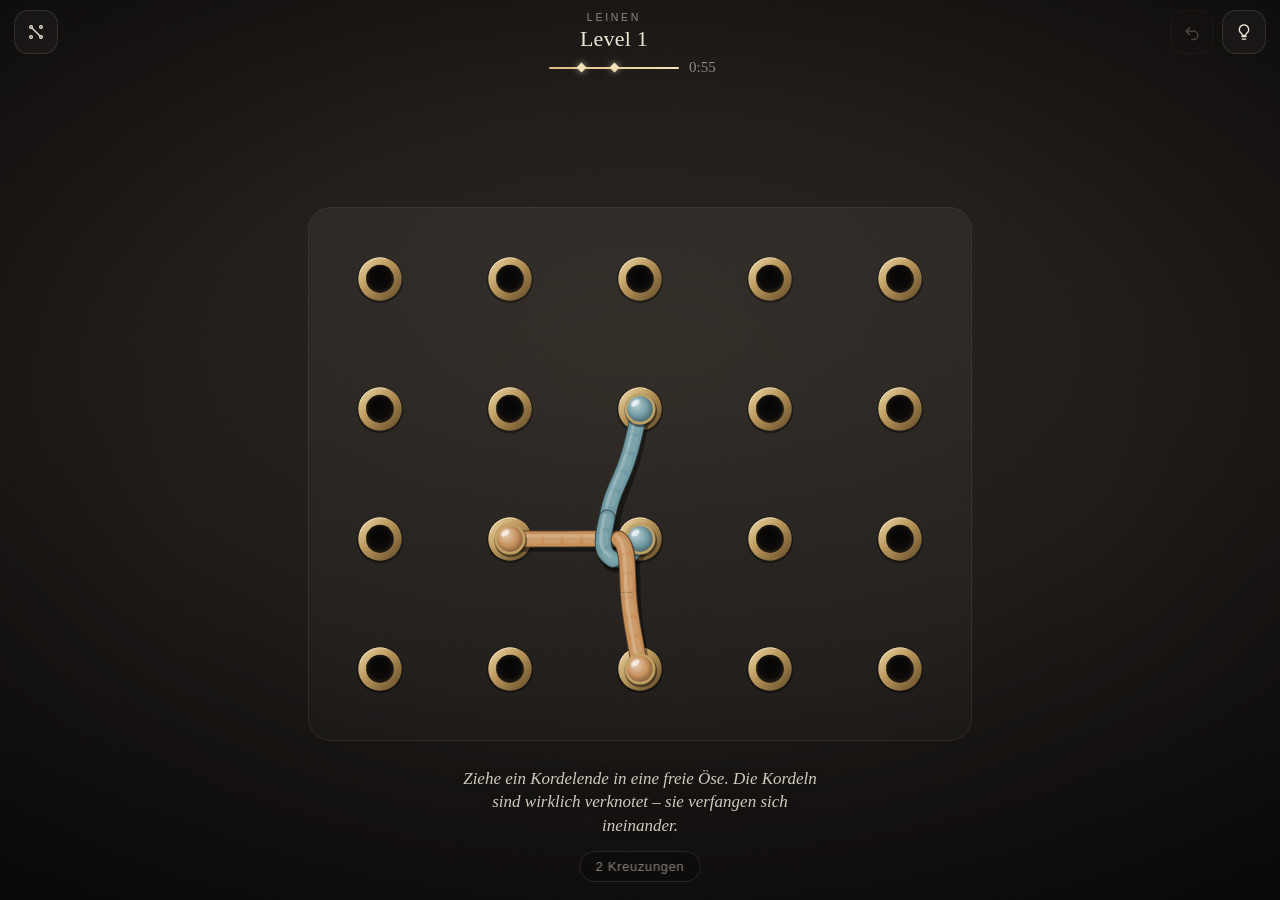
==== commit 689faeb4: "Knoten: levels regenerated with the length limit (25 of 60 so far) Co-Authored-By: Claude Opus 5.5 <" ====
--- a/knoten/index.html
+++ b/knoten/index.html
@@ -283,6 +283,7 @@
   const SUB = 6;          // Teilschritte pro Bild
   const DAMP = 0.985;
   const SPEED = 7;        // Höchsttempo eines gezogenen Endes (Einheiten/s)
+  const MAXLEN = 4.0;     // weiter lässt sich keine Kordel ausziehen (Rastereinheiten)
   const D2 = 2 * RAD;
   const FRICTION = 0.35;  // Haftung zwischen Kordeln
   const PEG_R = 0.12 + RAD, PEG_H = 1.6 * RAD;
@@ -439,14 +440,27 @@
         // erst ganz anheben, dann führen – und erst über der Öse wieder absenken
         if (dh > 0.02 && x[j + 2] < LIFT - 0.02) { x[j + 2] = Math.min(LIFT, x[j + 2] + m * 1.5); continue; }
         if (dh > 1e-6) {
-          if (dh <= m) { x[j] = T.x; x[j + 1] = T.y; }
-          else { x[j] += (dx / dh) * m; x[j + 1] += (dy / dh) * m; }
+          let nx = dh <= m ? T.x : x[j] + (dx / dh) * m, ny = dh <= m ? T.y : x[j + 1] + (dy / dh) * m;
+          // Eine Kordel ist nicht endlos dehnbar: ist sie straff, bleibt das gezogene Ende stehen
+          if (w.drag && w.drag.r === r && w.drag.e === e) {
+            const k = e ? j - 3 : j + 3;
+            const away = Math.hypot(nx - x[k], ny - x[k + 1]) > Math.hypot(x[j] - x[k], x[j + 1] - x[k + 1]);
+            R.taut = flatLen(x) > MAXLEN;
+            if (R.taut && away) continue;
+          }
+          x[j] = nx; x[j + 1] = ny;
           continue;
         }
         const dz = T.z - x[j + 2];
         x[j + 2] += Math.abs(dz) <= m * 1.5 ? dz : Math.sign(dz) * m * 1.5;
       }
     });
+  }
+  // Länge der Kordel in der Draufsicht
+  function flatLen(x) {
+    let L = 0;
+    for (let i = 0; i < N - 1; i++) L += Math.hypot(x[i * 3 + 3] - x[i * 3], x[i * 3 + 4] - x[i * 3 + 1]);
+    return L;
   }
   function substep(w, h) {
     const g = G * h * h;
@@ -541,12 +555,12 @@
     w.drag = null;
   }
 
-  const API = { RAD, LIFT, N, createWorld, step, motion, crossings, snapshot, restore, pack, unpack };
+  const API = { RAD, LIFT, N, MAXLEN, flatLen, createWorld, step, motion, crossings, snapshot, restore, pack, unpack };
   if (typeof module !== "undefined" && module.exports) module.exports = API;
   else root.Rope = API;
 })(typeof window !== "undefined" ? window : globalThis);
 
-window.KNOTEN_LEVELS = [{"c":4,"h":5,"k":"8,5;9,10|0,b4,0,h,b2,f,18,b0,j,1y,ax,o,2o,av,u,3f,as,10,45,aq,16,4v,ao,1a,5e,aj,12,5l,ac,o,5l,a1,f,5l,9m,f,5l,96,f,5k,8r,f,5k,8b,f,5k,7w,f,5k,7g,f,5k,71,f,5k,6m,f,5k,66,f,5k,5r,f,5k,5k,0,5k,b4,0,5b,b3,f,4x,aw,f,4q,ai,f,4p,a4,l,4v,9t,x,57,9o,17,5n,9o,19,62,9s,15,6g,9w,11,6v,a0,x,79,a4,t,7n,a9,q,82,ad,n,8h,ah,l,8v,al,j,9a,ap,h,9p,as,g,a4,aw,f,ai,az,f,ax,b3,f,b4,b4,0","m":2,"t":55,"s":[[1,1,4,[[0.42,2],[0.38,2.17],[0.28,2.32],[0.12,2.4],[-0.06,2.42],[-0.23,2.35],[-0.35,2.23],[-0.42,2.06],[-0.4,1.88],[-0.32,1.72],[-0.17,1.62],[0,1.58]]],[0,0,1,[]]]},{"c":4,"h":5,"k":"17,10;12,13;4,5|5k,m8,0,5d,lg,f,54,kf,j,4v,jd,o,4l,ib,u,4c,ha,10,43,g8,16,3u,f7,1d,3l,e5,1k,3c,d4,1r,3d,c5,1p,3o,bk,15,49,bh,n,52,bg,k,5u,be,i,6m,bd,g,7f,bb,f,87,b9,f,8z,b8,f,9s,b7,f,ak,b5,f,b4,b4,0,0,go,0,9,g8,f,o,fj,j,12,eu,q,1h,e6,w,1v,dh,13,2a,cs,1a,2p,ca,17,31,c4,s,3e,c5,k,3t,c8,g,46,cf,f,4e,cu,f,4j,da,f,4o,dr,f,4t,e7,f,4y,en,f,53,f3,f,58,fk,f,5d,g0,f,5i,gg,f,5k,go,0,0,5k,0,7,66,f,j,75,f,u,83,f,15,92,f,1g,a0,f,1s,az,f,23,bx,f,2i,cs,f,36,cz,q,3s,cw,12,48,cc,1e,4j,bp,1i,4o,ay,1d,4s,a9,17,4w,9j,12,50,8t,x,55,83,s,59,7d,n,5d,6o,j,5i,5y,f,5k,5k,0","m":4,"t":90,"s":[[2,1,14,[[1.7,1.7],[1.61,1.85],[1.58,2.03],[1.63,2.21],[1.75,2.34],[1.92,2.41],[2.1,2.41],[2.26,2.33],[2.37,2.19],[2.42,2.02],[2.39,1.84],[2.29,1.69],[2.13,1.6],[1.95,1.58],[1.78,1.64],[1.65,1.77],[1.59,1.93],[1.6,2.11],[1.68,2.27],[1.82,2.38],[2,2.42]]],[0,1,16,[]],[1,0,10,[[1.58,3],[1.62,3.17],[1.72,3.32],[1.88,3.4],[2.06,3.42],[2.23,3.35],[2.35,3.23],[2.42,3.06],[2.4,2.88],[2.32,2.72],[2.17,2.62],[2,2.58]]],[2,1,8,[]]]},{"c":4,"h":5,"k":"13,17;14,15;10,12|5k,go,0,60,gp,f,6p,gq,f,7e,gr,f,7q,gx,f,7y,h2,h,83,h7,n,85,hc,v,84,hi,13,81,hr,19,7w,i1,1d,7p,ie,19,7g,it,14,78,j8,10,70,jm,w,6s,k0,s,6k,kf,p,6c,kt,m,64,l8,j,5w,lm,h,5o,m1,f,5k,m8,0,b4,go,0,al,gm,f,9r,gi,w,8v,gh,1a,7u,go,1d,75,h9,13,7j,hy,j,8a,i4,f,8w,i1,f,9j,hx,f,a5,ht,f,ar,hp,f,be,hl,f,c0,hh,f,cm,hd,f,d9,ha,f,dv,h6,f,eh,h2,f,f4,gy,f,fq,gu,f,gc,gq,f,go,go,0,b4,b4,0,aw,bl,f,am,c7,f,ac,cu,f,a1,dh,f,9r,e4,f,9h,eq,f,97,fd,f,8x,g0,f,8r,go,f,8z,h7,n,8y,hc,1c,8h,h9,1w,7o,hb,20,6p,ha,1t,5p,h7,1k,4o,h4,1b,3p,h0,12,2o,gx,u,1o,gu,m,o,gq,f,0,go,0","m":6,"t":105,"s":[[1,0,9,[[0.42,3],[0.38,3.17],[0.28,3.31],[0.12,3.4],[-0.05,3.42],[-0.22,3.36],[-0.35,3.24],[-0.41,3.08],[-0.41,2.9],[-0.33,2.74],[-0.2,2.63],[-0.03,2.58],[0.15,2.61],[0.3,2.7]]],[2,1,14,[]],[2,0,2,[]],[2,1,1,[]],[0,1,10,[[1,2.42],[1.18,2.38],[1.32,2.27],[1.41,2.1],[1.41,1.92],[1.34,1.75],[1.2,1.63],[1.02,1.58],[0.84,1.61],[0.69,1.72],[0.6,1.88],[0.58,2.06],[0.65,2.23],[0.78,2.36],[0.96,2.42],[1.14,2.4],[1.3,2.3],[1.4,2.14],[1.42,1.96],[1.36,1.78],[1.23,1.65],[1.06,1.58],[0.88,1.6],[0.72,1.69],[0.61,1.84],[0.58,2.02],[0.63,2.2],[0.75,2.34],[0.92,2.41],[1.1,2.41],[1.27,2.32],[1.38,2.18],[1.42,2]]],[1,0,11,[]]]},{"c":4,"h":5,"k":"18,14;10,19;6,5|b4,m8,0,b4,lo,f,b5,ks,h,b5,jw,l,b6,j0,p,b6,i4,u,b6,h8,z,b7,gc,13,b7,fg,19,b7,ek,19,b2,dp,15,an,cx,12,a7,c8,1a,9n,bu,14,98,bw,l,8y,ch,f,94,da,f,9i,e3,f,9v,ew,f,ad,fl,f,av,ga,f,b4,go,0,b4,b4,0,b4,bi,k,b5,by,18,b1,cg,1u,ao,d3,20,aa,dn,1o,a8,e4,13,al,ei,l,b1,f1,f,bj,fk,f,c1,g3,f,cg,go,f,cw,h8,f,dc,ht,f,dr,ie,f,e7,iy,f,en,jj,f,f2,k4,f,fi,ko,f,fx,l9,f,gd,lu,f,go,m8,0,b4,5k,0,b1,5z,f,aw,6n,f,as,7c,f,an,80,f,ai,8p,f,ad,9d,f,a9,a1,f,a4,aq,f,a3,bf,f,a6,c2,f,9w,cl,h,9n,cv,x,93,cj,1d,8k,bp,1b,83,ar,15,7n,9t,z,76,8v,u,6q,7x,p,69,70,k,5t,62,f,5k,5k,0","m":5,"t":100,"s":[[0,0,15,[[2,2.42],[2.18,2.38],[2.33,2.26],[2.41,2.1],[2.41,1.91],[2.33,1.74],[2.19,1.63],[2.01,1.58],[1.83,1.62],[1.68,1.73],[1.59,1.89],[1.59,2.08],[1.66,2.25],[1.8,2.37],[1.98,2.42],[2.16,2.39],[2.31,2.28],[2.4,2.12],[2.41,1.93],[2.35,1.76],[2.21,1.64],[2.03,1.58],[1.85,1.61],[1.7,1.71],[1.6,1.87],[1.58,2.05],[1.65,2.23],[1.78,2.36],[1.96,2.42],[2.14,2.4],[2.3,2.3]]],[1,1,7,[]],[2,1,13,[[1.81,2.62],[1.67,2.74],[1.59,2.9],[1.59,3.08],[1.66,3.25],[1.8,3.37],[1.97,3.42],[2.15,3.39],[2.3,3.29],[2.4,3.14],[2.42,2.96],[2.36,2.79],[2.24,2.65],[2.07,2.59],[1.89,2.59],[1.73,2.68],[1.62,2.82],[1.58,3]]],[0,0,9,[[1.42,3],[1.38,3.17],[1.28,3.32],[1.12,3.4],[0.94,3.42],[0.77,3.35],[0.65,3.23],[0.58,3.06],[0.6,2.88],[0.68,2.72],[0.83,2.62],[1,2.58]]],[2,0,17,[]]]},{"c":4,"h":5,"k":"0,9;11,10;2,6|0,0,0,n,f,f,1i,10,f,2d,1l,f,38,25,f,43,2q,f,4y,3b,f,5t,3v,f,6o,4g,f,7j,51,f,8e,5m,f,99,66,f,9z,6p,f,a4,73,14,9s,7m,1g,97,86,19,8k,8o,12,7x,97,w,7a,9p,q,6n,a8,k,60,ar,f,5k,b4,0,go,b4,0,gg,ay,f,g2,an,f,fn,ac,f,f9,a2,f,ev,9r,f,eg,9g,f,e2,96,f,do,8v,f,da,8k,f,cv,89,f,ch,7z,f,c3,7o,f,bo,7d,f,b8,7a,g,au,7b,s,an,7p,19,ak,8f,19,ar,97,y,aw,9y,o,b1,ap,f,b4,b4,0,b4,0,0,b5,f,f,b7,13,f,b8,1r,h,ba,2f,k,bb,33,n,bd,3q,q,bf,4e,t,bg,52,x,bi,5q,11,bk,6e,15,bl,72,19,bl,7p,18,bf,84,v,ax,87,f,a6,7w,f,9d,7f,m,96,6t,15,9q,69,1a,aa,5y,u,at,5p,f,b4,5k,0","m":5,"t":95,"s":[[2,1,8,[[1.3,1.7],[1.14,1.6],[0.96,1.58],[0.79,1.64],[0.65,1.76],[0.59,1.93],[0.6,2.11],[0.68,2.28],[0.83,2.38],[1.01,2.42],[1.19,2.38],[1.33,2.26],[1.41,2.1],[1.41,1.91],[1.34,1.75],[1.2,1.63],[1.02,1.58],[0.84,1.61],[0.69,1.72],[0.6,1.88],[0.58,2.06],[0.65,2.23],[0.78,2.36],[0.95,2.42],[1.13,2.4],[1.29,2.3],[1.39,2.15],[1.42,1.97],[1.37,1.8],[1.25,1.66],[1.08,1.59],[0.89,1.59],[0.73,1.68],[0.62,1.82],[0.58,2]]],[0,1,4,[]],[1,0,6,[[2.19,0.38],[2.33,0.26],[2.41,0.09],[2.41,-0.1],[2.33,-0.27],[2.18,-0.38],[2,-0.42],[1.82,-0.38],[1.67,-0.26],[1.59,-0.09],[1.59,0.09],[1.67,0.26],[1.82,0.38],[2,0.42]]],[1,1,1,[[2,0.42],[2.18,0.38],[2.32,0.27],[2.41,0.1],[2.41,-0.08],[2.34,-0.25],[2.2,-0.37],[2.03,-0.42],[1.85,-0.39],[1.69,-0.29],[1.6,-0.13],[1.58,0.05],[1.65,0.23],[1.77,0.35],[1.95,0.42],[2.13,0.4],[2.29,0.31],[2.39,0.15],[2.42,-0.03],[2.37,-0.2],[2.25,-0.34],[2.08,-0.41],[1.9,-0.41],[1.73,-0.32],[1.62,-0.18],[1.58,0]]],[2,0,9,[]]]},{"c":4,"h":5,"k":"10,14;13,9;11,18;15,6|b4,b4,0,b1,bj,f,ax,c6,t,as,ct,17,am,dh,1j,af,e7,1o,a2,ex,1d,9q,fg,u,a0,fw,f,aj,g8,f,b0,g8,j,ba,g2,q,bf,ft,y,bf,fj,16,bb,fa,1d,b0,f1,1i,al,ex,1j,a4,f0,1c,9r,fd,v,9z,fw,h,ar,ge,f,b4,go,0,5k,go,0,68,gm,f,7a,gj,k,8c,gg,s,9e,ge,10,a4,g7,1d,aj,fs,17,an,fg,t,al,f6,j,ac,ev,f,9w,en,f,9d,ef,f,96,du,f,91,d8,f,8x,cm,f,8t,c2,k,8n,bl,x,86,b9,1a,7f,b5,15,6p,b5,r,5y,b4,f,5k,b4,0,go,b4,0,g7,bd,f,fk,bq,h,ey,c2,l,eb,cf,p,do,cr,u,d2,d4,z,cg,dg,15,bt,dt,1a,b6,e3,12,aj,e4,p,9v,dx,y,9c,ef,1c,94,fb,1l,92,ga,1t,9c,h7,1n,9n,i2,1e,9y,iy,14,aa,ju,w,al,kq,n,aw,lm,f,b4,m8,0,go,go,0,g6,gd,f,fh,fy,f,et,fj,f,e4,f4,f,df,ep,f,cr,ea,f,c2,dv,f,bd,di,f,am,da,h,9x,d3,s,9a,cv,17,8k,cm,1a,7y,c9,w,7t,bk,f,8a,am,f,8s,9q,f,9a,8u,f,9s,7y,f,aa,72,f,as,65,f,b4,5k,0","m":7,"t":130,"s":[[0,0,19,[[2,3.58],[1.82,3.62],[1.68,3.73],[1.59,3.9],[1.59,4.08],[1.66,4.25],[1.8,4.37],[1.97,4.42],[2.15,4.39],[2.31,4.29],[2.4,4.13],[2.42,3.95],[2.35,3.77],[2.23,3.65],[2.05,3.58],[1.87,3.6],[1.71,3.69],[1.61,3.85],[1.58,4.03],[1.63,4.2],[1.75,4.34],[1.92,4.41],[2.1,4.41],[2.27,4.32],[2.38,4.18],[2.42,4]]],[2,0,17,[]],[1,1,11,[[2.62,2.81],[2.58,2.99],[2.62,3.17],[2.73,3.32],[2.89,3.4],[3.07,3.41],[3.24,3.34],[3.36,3.21],[3.42,3.03],[3.39,2.85],[3.29,2.7],[3.14,2.6],[2.95,2.58],[2.78,2.64],[2.65,2.77],[2.58,2.94],[2.6,3.13],[2.69,3.28],[2.84,3.39],[3.02,3.42],[3.2,3.37],[3.34,3.25],[3.41,3.08],[3.41,2.9],[3.32,2.73],[3.18,2.62],[3,2.58]]],[3,0,5,[]],[0,1,15,[[2.7,2.3],[2.61,2.14],[2.58,1.96],[2.64,1.79],[2.76,1.66],[2.93,1.59],[3.11,1.59],[3.27,1.68],[3.38,1.82],[3.42,2],[3.38,2.18],[3.27,2.32],[3.11,2.41],[2.93,2.41],[2.76,2.34],[2.64,2.21],[2.58,2.04],[2.61,1.86],[2.7,1.7],[2.86,1.61],[3.04,1.58],[3.21,1.64],[3.34,1.76],[3.41,1.93],[3.41,2.11],[3.32,2.27],[3.18,2.38],[3,2.42]]],[0,0,10,[[3,2.42],[3.18,2.38],[3.32,2.27],[3.41,2.1],[3.41,1.92],[3.34,1.75],[3.2,1.63],[3.03,1.58],[2.85,1.61],[2.69,1.71],[2.6,1.87],[2.58,2.05],[2.65,2.23],[2.77,2.35],[2.95,2.42],[3.13,2.4],[3.29,2.31],[3.39,2.15],[3.42,1.97],[3.37,1.8],[3.25,1.66],[3.08,1.59],[2.9,1.59],[2.73,1.68],[2.62,1.82],[2.58,2]]],[1,1,16,[]]]},{"c":4,"h":5,"k":"10,14;12,15;8,4;6,9|b4,b4,0,as,b5,f,a8,b8,f,9p,ba,f,95,bc,f,8l,bf,f,81,bh,f,7h,bk,f,6y,bm,f,6i,bw,f,69,c4,s,6b,cg,16,6o,cx,1a,77,dd,15,7q,dt,10,88,e9,w,8r,eo,s,9a,f4,o,9t,fk,l,ab,g0,i,au,gg,f,b4,go,0,0,go,0,h,fs,f,12,em,n,1n,dg,w,29,ca,15,2u,b4,1e,3n,ag,1u,4m,aq,20,5f,ba,1z,67,bv,1y,70,cf,1v,7w,ct,1n,8s,d7,1g,9o,dl,19,al,dz,13,bh,ee,x,cd,es,s,da,f6,o,e6,fk,k,f3,fz,h,fz,gd,f,go,go,0,0,b4,0,l,b6,f,1i,b8,f,2f,ba,f,3c,bd,f,44,bd,f,4j,bd,r,4l,bf,17,4f,bi,1m,43,bh,1y,3l,bd,26,32,b4,2e,2o,al,29,2d,a0,20,22,9e,1r,1q,8t,1i,1f,88,1a,14,7n,12,t,72,u,h,6h,m,6,5v,f,0,5k,0,b4,5k,0,ak,5z,f,9q,6l,g,8w,76,i,82,7s,l,77,8e,o,6d,90,s,5j,9m,v,4p,a8,z,3w,au,14,3k,bi,19,41,c2,z,4r,cd,s,5g,cn,l,65,cx,f,6q,ct,f,73,cj,m,75,c6,11,6x,bo,1b,6f,b9,12,5w,b5,g,5k,b4,0","m":9,"t":145,"s":[[2,1,17,[[0,2.58],[0.18,2.62],[0.32,2.73],[0.4,2.89],[0.41,3.07],[0.35,3.23],[0.22,3.36],[0.05,3.42],[-0.13,3.4],[-0.29,3.31],[-0.39,3.16],[-0.42,2.98],[-0.37,2.81],[-0.26,2.67],[-0.1,2.59],[0.08,2.59],[0.25,2.66],[0.37,2.79],[0.42,2.97],[0.39,3.15],[0.3,3.3]]],[1,0,7,[]],[1,1,3,[]],[3,0,12,[[0.38,1.81],[0.26,1.67],[0.1,1.59],[-0.09,1.59],[-0.25,1.67],[-0.37,1.8],[-0.42,1.98],[-0.39,2.16],[-0.28,2.31],[-0.12,2.4],[0.06,2.42],[0.23,2.35],[0.36,2.22],[0.42,2.05],[0.4,1.87],[0.3,1.71],[0.15,1.61],[-0.03,1.58],[-0.2,1.63],[-0.34,1.75],[-0.41,1.92],[-0.41,2.11],[-0.32,2.27],[-0.18,2.38],[0,2.42]]],[2,1,4,[]],[3,1,13,[[1.58,2],[1.62,1.82],[1.73,1.68],[1.89,1.59],[2.07,1.59],[2.24,1.66],[2.36,1.79],[2.42,1.96],[2.39,2.14],[2.3,2.3],[2.14,2.39],[1.96,2.42],[1.79,2.36],[1.66,2.24],[1.59,2.07],[1.59,1.89],[1.68,1.73],[1.82,1.62],[2,1.58],[2.18,1.62],[2.32,1.73],[2.41,1.89],[2.41,2.07],[2.34,2.24],[2.21,2.36],[2.04,2.42],[1.86,2.39],[1.7,2.3]]],[3,1,6,[[1.7,2.3],[1.61,2.15],[1.58,1.97],[1.63,1.79],[1.75,1.66],[1.92,1.59],[2.1,1.59],[2.26,1.67],[2.37,1.81],[2.42,1.98],[2.39,2.16],[2.29,2.31],[2.13,2.4],[1.95,2.42],[1.78,2.36],[1.65,2.23],[1.59,2.07],[1.6,1.89],[1.68,1.73],[1.82,1.62],[2,1.58]]],[0,1,5,[[2,1.42],[2.18,1.38],[2.32,1.27],[2.41,1.1],[2.41,0.92],[2.34,0.75],[2.2,0.63],[2.03,0.58],[1.85,0.61],[1.69,0.71],[1.6,0.87],[1.58,1.05],[1.65,1.23],[1.77,1.35],[1.95,1.42],[2.13,1.4],[2.29,1.31],[2.39,1.15],[2.42,0.97],[2.37,0.8],[2.25,0.66],[2.08,0.59],[1.9,0.59],[1.73,0.68],[1.62,0.82],[1.58,1]]],[3,0,2,[]]]},{"c":4,"h":5,"k":"11,5;15,6;9,13;10,14|go,b4,0,g4,b5,f,fd,b7,k,em,b8,q,dv,ba,x,d4,bc,14,cd,bd,1c,bm,bf,1k,aw,bg,1t,a5,bi,22,9e,bh,22,8p,bf,1r,88,be,16,81,b0,j,7r,ab,f,7f,9l,f,74,8w,f,6s,86,f,6g,7h,f,64,6r,f,5s,62,f,5k,5k,0,go,go,0,g6,gd,f,fh,fy,i,es,fj,m,e3,f5,q,de,eq,v,cp,eb,10,c1,dw,16,bc,di,1c,an,d3,1j,9z,co,1p,9f,c6,1j,93,bq,11,91,b5,l,9a,af,h,9k,9p,g,9u,8z,f,a4,89,f,ae,7j,f,an,6s,f,ax,62,f,b4,5k,0,5k,b4,0,60,b0,f,6o,at,s,7d,am,17,83,ai,1d,8t,am,1d,9g,aw,1d,9v,bb,19,a6,bu,18,a9,cb,y,a3,ct,r,9s,da,n,9c,do,p,92,e2,14,98,eo,1d,9h,f8,10,9a,fk,g,8l,fw,f,7p,g4,f,6v,gc,f,60,gk,f,5k,go,0,b4,b4,0,av,b8,f,ae,bg,f,9y,bn,f,9n,c0,f,9e,cd,j,97,cn,s,95,cv,14,9b,d4,1e,9k,de,1j,9s,do,1i,9x,dz,1b,9y,e8,10,9t,ef,n,9c,ek,f,8p,et,k,8i,f9,13,8x,fu,1c,9i,g7,13,a5,gd,r,as,gk,f,b4,go,0","m":6,"t":115,"s":[[2,0,7,[[2.58,2],[2.62,1.82],[2.73,1.68],[2.89,1.59],[3.07,1.59],[3.24,1.66],[3.36,1.79],[3.42,1.96],[3.39,2.14],[3.3,2.3],[3.14,2.39],[2.96,2.42],[2.79,2.36],[2.66,2.24],[2.59,2.07],[2.59,1.89],[2.68,1.73],[2.82,1.62],[3,1.58]]],[0,0,2,[]],[1,1,19,[]],[3,0,11,[[2.7,1.3],[2.61,1.15],[2.58,0.97],[2.63,0.8],[2.74,0.67],[2.9,0.59],[3.08,0.59],[3.24,0.65],[3.36,0.78],[3.42,0.95],[3.4,1.12],[3.31,1.28],[3.17,1.38],[3,1.42]]],[3,1,6,[[2.81,1.38],[2.67,1.26],[2.59,1.1],[2.59,0.92],[2.66,0.75],[2.8,0.63],[2.97,0.58],[3.15,0.61],[3.3,0.71],[3.4,0.86],[3.42,1.04],[3.36,1.21],[3.24,1.35],[3.07,1.41],[2.89,1.41],[2.73,1.32],[2.62,1.18],[2.58,1]]],[2,0,18,[]]]},{"c":4,"h":6,"k":"19,13;12,10;21,17;18,14|go,m8,0,g4,mc,f,fe,mh,f,en,mm,f,dx,mr,f,d6,mw,g,cf,n1,i,bp,n6,k,ay,nb,n,a9,n4,q,9j,mz,u,8t,mt,z,83,mn,14,7e,mh,19,6q,mb,12,6k,lt,f,6b,ku,f,65,jw,t,60,iy,16,5u,hy,18,5o,h7,j,5k,go,0,0,go,0,m,gu,f,1g,h3,f,2a,hc,f,34,hl,f,3y,ht,f,4s,i2,f,5m,ib,f,6h,i8,f,7c,i6,f,86,i4,f,8z,hz,i,9f,hk,10,9n,gv,1a,9u,g4,15,a1,fd,z,a8,em,u,ae,dv,q,al,d5,m,as,ce,i,az,bn,f,b4,b4,0,5k,rs,0,5m,rl,f,5r,r7,f,5w,qt,f,61,qf,f,66,q1,f,6b,pn,f,6g,p9,f,6l,ov,f,6q,oh,f,6v,o3,f,70,np,f,75,nb,f,7a,mw,f,7f,mi,f,7g,m4,f,7f,lp,i,78,le,u,6q,lb,18,60,ll,15,5o,m0,h,5k,m8,0,b4,m8,0,az,m0,f,aq,ll,g,ah,l6,i,a8,kr,m,9z,kc,p,9q,jx,t,9h,ji,x,98,j3,11,8z,io,16,8q,ia,1b,8k,hu,1b,8i,hg,14,8l,h6,v,8v,h0,m,96,gv,g,9i,gr,f,9v,gs,f,a9,gq,f,am,gp,f,az,go,f,b4,go,0","m":9,"t":130,"s":[[2,1,9,[[1,3.42],[0.82,3.38],[0.67,3.26],[0.59,3.09],[0.59,2.91],[0.67,2.74],[0.82,2.62],[1,2.58],[1.18,2.62],[1.33,2.74],[1.41,2.91],[1.41,3.09],[1.33,3.26],[1.18,3.38],[1,3.42],[0.82,3.38],[0.67,3.26],[0.59,3.09],[0.59,2.91],[0.67,2.74],[0.82,2.62],[1,2.58]]],[0,0,1,[]],[0,0,5,[]],[0,0,1,[]],[0,1,2,[]],[2,1,17,[]],[3,0,9,[[2,2.42],[1.82,2.38],[1.68,2.27],[1.59,2.11],[1.59,1.93],[1.66,1.76],[1.79,1.64],[1.96,1.58],[2.14,1.61],[2.3,1.7],[2.39,1.86],[2.42,2.04],[2.36,2.21],[2.24,2.34],[2.07,2.41],[1.89,2.41],[1.73,2.32],[1.62,2.18],[1.58,2]]],[1,0,3,[]],[1,0,5,[]]]},{"c":4,"h":6,"k":"16,21;7,3;17,20;6,5;0,9|0,m8,0,3,mc,f,c,mn,f,m,my,f,v,n9,f,14,nl,f,1d,nw,f,1m,o7,f,1v,oi,f,25,ot,f,2e,p4,f,2o,pe,f,2z,po,f,3a,px,f,3l,q6,f,3x,qf,f,48,qo,f,4j,qx,f,4u,r7,f,55,rg,f,5g,rp,f,5k,rs,0,go,5k,0,g8,5i,f,fi,5e,g,es,5a,j,e2,56,m,dc,52,q,cm,4y,u,bw,4u,y,b6,4r,12,al,4f,17,af,3w,16,at,3c,13,bf,2z,z,c1,2m,w,cn,2a,t,da,1x,q,dw,1l,n,ei,18,l,f4,w,j,fq,j,h,gc,7,f,go,0,0,5k,m8,0,5g,mc,f,56,mm,f,4w,mw,f,4l,n7,f,4b,nh,g,41,nr,j,3r,o1,m,3h,ob,q,37,ol,v,2y,ou,12,2o,p4,19,2e,pe,19,24,po,12,1u,py,x,1k,q8,r,1a,qi,n,10,qs,k,p,r3,h,f,rd,g,4,ro,f,0,rs,0,b4,5k,0,ar,5o,f,a8,5t,s,9o,5v,15,93,5k,1a,8x,4x,16,96,4e,1b,9n,47,1n,a6,44,20,ap,41,22,b3,3z,1s,bd,3y,1f,bg,3y,11,ba,3z,o,as,42,f,9y,48,f,95,4f,f,8d,4o,f,7k,4x,f,6s,56,f,5z,5f,f,5k,5k,0,0,0,0,p,d,f,1m,w,k,2k,1e,q,3h,1w,w,4f,2e,12,5c,2w,19,6a,3f,1h,77,3x,1o,85,4f,1w,91,4w,23,9r,53,1s,9v,4y,11,9i,57,f,8y,5w,f,8g,6o,f,7y,7g,f,7f,89,f,6x,91,f,6f,9t,f,5w,al,f,5k,b4,0","m":7,"t":120,"s":[[3,0,4,[[0.38,0.19],[0.42,0.01],[0.39,-0.16],[0.28,-0.31],[0.13,-0.4],[-0.05,-0.42],[-0.22,-0.36],[-0.35,-0.23],[-0.41,-0.06],[-0.4,0.11],[-0.32,0.27],[-0.18,0.38],[0,0.42]]],[4,1,1,[]],[1,0,6,[[1.42,1],[1.38,0.82],[1.26,0.67],[1.09,0.59],[0.91,0.59],[0.74,0.67],[0.62,0.82],[0.58,1],[0.62,1.18],[0.74,1.33],[0.91,1.41],[1.09,1.41],[1.26,1.33],[1.38,1.18],[1.42,1],[1.38,0.82],[1.26,0.67],[1.09,0.59],[0.91,0.59],[0.74,0.67],[0.62,0.82],[0.58,1],[0.62,1.18],[0.74,1.33],[0.91,1.41],[1.09,1.41],[1.26,1.33],[1.38,1.18],[1.42,1]]],[2,1,18,[]],[3,1,2,[[1.58,1],[1.62,0.82],[1.73,0.68],[1.89,0.59],[2.07,0.59],[2.24,0.66],[2.36,0.79],[2.42,0.96],[2.39,1.14],[2.3,1.3],[2.14,1.39],[1.96,1.42],[1.79,1.36],[1.66,1.24],[1.59,1.07],[1.59,0.89],[1.68,0.73],[1.82,0.62],[2,0.58]]],[3,0,7,[[1.58,1],[1.62,0.82],[1.74,0.67],[1.91,0.59],[2.09,0.59],[2.26,0.67],[2.38,0.82],[2.42,1],[2.38,1.18],[2.26,1.33],[2.09,1.41],[1.91,1.41],[1.74,1.33],[1.62,1.18],[1.58,1],[1.62,0.82],[1.74,0.67],[1.91,0.59],[2.09,0.59],[2.26,0.67],[2.38,0.82],[2.42,1]]],[1,1,10,[]]]},{"c":4,"h":6,"k":"9,3;22,23;6,5;21,20;2,7|5k,b4,0,5y,am,f,6f,9z,f,6x,9c,h,7e,8p,k,7w,82,p,8d,7f,u,8u,6t,10,9b,66,18,9s,5k,1g,a8,4y,1q,as,4f,1v,bg,41,1o,c1,3m,1d,cl,35,14,d7,2p,w,ds,29,q,ed,1s,l,ez,1b,h,fl,u,f,g7,d,f,go,0,0,b4,rs,0,am,rq,f,9s,rn,f,8z,rj,f,8a,rp,f,7u,s5,m,7w,sh,13,8d,sw,1b,8z,t0,1c,9l,sw,17,a7,ss,13,at,sp,10,bf,sl,w,c1,si,t,cn,sf,q,d9,sb,o,dw,s8,m,ei,s4,j,f4,s1,i,fq,rx,g,gc,ru,f,go,rs,0,b4,5k,0,b6,5h,f,bc,57,f,bi,4x,f,bi,4m,f,be,4b,h,b9,42,m,b3,3v,v,au,3r,14,ah,3t,1a,a2,3x,19,9n,42,14,97,48,10,8s,4e,w,8c,4j,t,7x,4p,q,7h,4v,n,72,50,k,6m,56,i,67,5c,g,5r,5h,f,5k,5k,0,5k,rs,0,61,rq,f,6q,rn,r,7g,rj,14,83,rl,1c,8j,rw,19,8u,s6,z,8r,sg,m,8h,ss,f,80,t1,f,7b,sx,f,6m,st,f,5x,sp,f,58,sl,f,4j,sh,f,3u,se,f,35,sa,f,2g,s6,f,1r,s2,f,12,ry,f,d,ru,f,0,rs,0,b4,0,0,b2,c,f,ax,w,f,at,1f,f,ap,1z,f,al,2j,f,ah,33,f,ad,3m,f,ac,46,g,ak,4j,s,ay,4r,13,bg,4u,1a,c0,4x,15,ck,50,10,d3,52,w,dn,55,s,e6,58,p,eq,5a,m,fa,5d,j,ft,5g,h,gd,5j,f,go,5k,0","m":7,"t":120,"s":[[4,1,11,[[1.38,1.81],[1.42,1.99],[1.38,2.18],[1.27,2.32],[1.1,2.41],[0.91,2.41],[0.74,2.33],[0.62,2.19],[0.58,2],[0.62,1.82],[0.73,1.67],[0.9,1.59],[1.09,1.59],[1.26,1.67],[1.38,1.81],[1.42,2],[1.38,2.18],[1.26,2.33],[1.1,2.41],[0.91,2.41],[0.74,2.33],[0.62,2.18],[0.58,2],[0.62,1.82],[0.74,1.67],[0.91,1.59],[1.09,1.59],[1.26,1.67],[1.38,1.82],[1.42,2]]],[0,1,4,[]],[2,1,7,[[2.62,1.81],[2.58,1.99],[2.61,2.16],[2.72,2.31],[2.87,2.4],[3.05,2.42],[3.22,2.36],[3.35,2.23],[3.41,2.06],[3.4,1.89],[3.32,1.73],[3.18,1.62],[3,1.58]]],[4,0,10,[]],[3,0,18,[[1.58,5],[1.62,4.82],[1.73,4.68],[1.89,4.59],[2.07,4.59],[2.24,4.66],[2.36,4.79],[2.42,4.96],[2.39,5.14],[2.3,5.3],[2.14,5.39],[1.96,5.42],[1.79,5.36],[1.66,5.24],[1.59,5.07],[1.59,4.89],[1.68,4.73],[1.82,4.62],[2,4.58]]],[1,1,17,[[2.3,4.3],[2.4,4.14],[2.42,3.96],[2.36,3.78],[2.23,3.65],[2.06,3.58],[1.87,3.6],[1.71,3.69],[1.61,3.85],[1.58,4.03],[1.63,4.21],[1.76,4.34],[1.93,4.41],[2.11,4.4],[2.28,4.32],[2.39,4.17],[2.42,3.99],[2.37,3.81],[2.25,3.67],[2.09,3.59],[1.9,3.59],[1.73,3.67],[1.62,3.82],[1.58,4]]],[3,1,19,[]]]},{"c":4,"h":6,"k":"11,15;6,2;18,17;5,10;14,4|go,b4,0,gc,bl,f,fu,ca,f,fc,d0,f,eu,dq,f,ec,eg,f,du,f6,f,dc,fw,f,cu,gm,f,cb,hc,f,c2,i3,j,c7,il,x,cm,ip,18,d6,in,19,dn,ie,14,e4,i4,z,el,hv,u,f1,hl,q,fi,hc,m,fz,h2,i,gg,gt,f,go,go,0,b4,5k,0,av,5l,f,af,5m,f,9z,5n,f,9j,5p,f,93,5q,f,8n,5r,f,88,5o,g,7v,5i,n,7k,59,x,7e,4v,17,7j,4d,1b,7w,3w,16,8a,3g,12,8o,30,y,91,2j,u,9f,23,r,9s,1m,n,a6,16,k,aj,p,h,ax,9,f,b4,0,0,b4,m8,0,bb,lv,f,bm,l9,f,by,ko,f,c9,k3,f,ck,jh,f,cw,iw,f,cy,ic,f,cy,hy,r,cp,hs,16,c4,ht,1f,bh,i6,1d,au,il,18,a8,j1,13,9m,jg,z,90,jv,v,8d,kb,r,7r,kq,o,75,l5,l,6i,ll,i,5w,m0,f,5k,m8,0,5k,5k,0,5o,5n,f,60,5w,f,6b,65,f,6n,6e,f,6y,6n,f,7a,6v,f,7m,74,f,7x,7d,f,89,7m,f,8k,7v,f,8w,84,f,97,8c,f,9h,8n,f,9p,8z,f,9x,9b,f,a5,9n,f,ad,9z,f,al,ab,f,at,ao,f,b1,b0,f,b4,b4,0,b4,go,0,ay,fx,f,aq,f0,g,ai,e2,j,aa,d5,m,a2,c7,q,9u,b9,u,9n,ac,z,9f,9f,14,97,8h,19,92,7i,19,8w,6k,19,8q,5l,1a,8g,4t,w,7p,4g,f,6i,4h,f,5c,4i,f,48,4q,f,33,4y,f,1y,56,f,t,5e,f,0,5k,0","m":7,"t":120,"s":[[1,1,12,[[0.38,0.81],[0.26,0.67],[0.1,0.59],[-0.09,0.59],[-0.25,0.67],[-0.37,0.8],[-0.42,0.98],[-0.39,1.16],[-0.28,1.31],[-0.12,1.4],[0.06,1.42],[0.23,1.35],[0.36,1.22],[0.42,1.05],[0.4,0.87],[0.3,0.71],[0.15,0.61],[-0.03,0.58],[-0.2,0.63],[-0.34,0.75],[-0.41,0.92],[-0.41,1.11],[-0.32,1.27],[-0.18,1.38],[0,1.42]]],[4,0,0,[]],[0,0,19,[[2.19,3.62],[2.33,3.74],[2.41,3.9],[2.41,4.08],[2.34,4.25],[2.2,4.37],[2.03,4.42],[1.85,4.39],[1.7,4.29],[1.6,4.14],[1.58,3.96],[1.64,3.79],[1.76,3.65],[1.93,3.59],[2.11,3.59],[2.27,3.68],[2.38,3.82],[2.42,4]]],[1,0,16,[]],[2,0,23,[[2.58,4],[2.62,3.82],[2.73,3.68],[2.9,3.59],[3.08,3.59],[3.25,3.66],[3.37,3.8],[3.42,3.97],[3.39,4.15],[3.29,4.31],[3.13,4.4],[2.95,4.42],[2.77,4.35],[2.65,4.23],[2.58,4.05],[2.6,3.87],[2.69,3.71],[2.85,3.61],[3.03,3.58],[3.2,3.63],[3.34,3.75],[3.41,3.92],[3.41,4.1],[3.32,4.27],[3.18,4.38],[3,4.42]]],[0,1,22,[[3,4.58],[3.18,4.62],[3.32,4.73],[3.41,4.9],[3.41,5.08],[3.34,5.25],[3.2,5.37],[3.03,5.42],[2.85,5.39],[2.69,5.29],[2.6,5.13],[2.58,4.95],[2.65,4.77],[2.77,4.65],[2.95,4.58],[3.13,4.6],[3.29,4.69],[3.39,4.85],[3.42,5.03],[3.37,5.2],[3.25,5.34],[3.08,5.41],[2.9,5.41],[2.73,5.32],[2.62,5.18],[2.58,5]]],[2,0,13,[]]]},{"c":4,"h":6,"k":"5,2;9,8;18,11;13,14;12,16|5k,5k,0,5i,6f,f,5g,7p,f,5f,8x,i,5y,9l,12,6s,a0,19,7s,ad,x,8p,aj,x,9b,a2,1e,9j,9a,1f,9n,8h,1a,9s,7p,16,9x,6w,12,a2,63,y,a7,5a,v,ac,4i,r,ah,3p,o,am,2w,m,ar,23,j,aw,1a,h,b1,h,f,b4,0,0,5k,b4,0,56,bq,k,4t,cs,19,53,dp,13,5l,dr,g,66,de,f,6d,cr,f,6h,c4,f,6k,bh,f,6o,au,f,6r,a7,f,6r,9k,f,6k,90,n,68,8l,10,5m,8i,1c,4r,8v,18,3w,9a,11,31,9p,v,26,a3,q,1b,ai,k,g,aw,f,0,b4,0,b4,m8,0,ax,le,f,ao,k9,l,af,j4,s,a5,hz,10,9w,gu,18,9m,fo,1c,9d,ej,1g,93,de,1j,8t,c8,1n,8j,b3,1s,8b,9y,1q,8j,9g,z,9d,9l,h,ac,9s,h,ba,9z,g,c8,a6,f,d6,ad,f,e5,al,f,f3,as,f,g1,az,f,go,b4,0,5k,go,0,5m,ga,f,5q,fo,l,5u,f2,t,5y,eg,11,62,du,19,5x,d9,19,5n,cu,y,5b,cv,f,4k,dd,f,3y,eg,f,3o,fd,m,47,fq,19,51,fv,17,5u,fy,11,6n,g2,w,7g,g6,r,89,ga,n,92,ge,i,9v,gi,f,ao,gm,f,b4,go,0,0,go,0,o,gc,f,1q,fs,r,2t,f8,15,3t,es,1e,4g,et,14,4n,f3,o,4o,fk,f,4f,g3,f,42,gl,f,3p,h2,f,3d,hk,f,30,i1,f,2n,ij,f,2b,j1,f,1y,ji,f,1l,k0,f,19,ki,f,w,kz,f,j,lh,f,7,lz,f,0,m8,0","m":10,"t":165,"s":[[0,1,15,[[2.81,1.62],[2.99,1.58],[3.18,1.62],[3.32,1.73],[3.41,1.9],[3.41,2.09],[3.33,2.26],[3.19,2.38],[3,2.42],[2.82,2.38],[2.67,2.26],[2.59,2.1],[2.59,1.91],[2.67,1.74],[2.82,1.62],[3,1.58],[3.18,1.62],[3.33,1.74],[3.41,1.91],[3.41,2.09],[3.33,2.26],[3.18,2.38],[3,2.42]]],[2,1,17,[]],[1,1,2,[[0.7,1.3],[0.86,1.4],[1.05,1.42],[1.22,1.36],[1.36,1.22],[1.42,1.05],[1.4,0.86],[1.3,0.7],[1.14,0.6],[0.95,0.58],[0.78,0.64],[0.64,0.78],[0.58,0.95],[0.6,1.14],[0.7,1.3],[0.86,1.4],[1.05,1.42],[1.22,1.36],[1.36,1.22],[1.42,1.05],[1.4,0.86],[1.3,0.7]]],[0,0,19,[]],[2,1,21,[]],[3,0,5,[[1,2.42],[0.82,2.38],[0.67,2.26],[0.59,2.09],[0.59,1.91],[0.67,1.74],[0.82,1.62],[1,1.58],[1.18,1.62],[1.33,1.74],[1.41,1.91],[1.41,2.09],[1.33,2.26],[1.18,2.38],[1,2.42],[0.82,2.38],[0.67,2.26],[0.59,2.09],[0.59,1.91],[0.67,1.74],[0.82,1.62],[1,1.58]]],[1,1,4,[]],[4,1,13,[[1.62,3.19],[1.74,3.33],[1.91,3.41],[2.1,3.41],[2.27,3.33],[2.38,3.18],[2.42,3],[2.38,2.82],[2.26,2.67],[2.09,2.59],[1.91,2.59],[1.74,2.67],[1.62,2.82],[1.58,3]]],[4,0,10,[[1.58,3],[1.62,2.82],[1.73,2.68],[1.89,2.59],[2.07,2.59],[2.24,2.66],[2.36,2.79],[2.42,2.96],[2.39,3.14],[2.3,3.3],[2.14,3.39],[1.96,3.42],[1.79,3.36],[1.66,3.24],[1.59,3.07],[1.59,2.89],[1.68,2.73],[1.82,2.62],[2,2.58]]],[3,0,17,[]]]},{"c":4,"h":6,"k":"9,5;17,18;21,12;23,22;6,0;19,15|5k,b4,0,5l,aw,f,5m,ag,g,5o,a1,j,5q,9l,m,5r,96,q,5t,8r,u,5v,8b,z,5w,7w,13,5y,7h,18,5z,72,19,61,6q,13,62,6j,w,62,6e,n,61,6c,f,5x,64,f,5t,5w,f,5x,5p,f,5r,5v,f,5i,5t,f,5k,5k,f,5k,5k,0,5k,m8,0,5x,m4,f,6j,lz,g,74,lt,k,7q,ln,o,8c,lh,s,8x,lb,w,9j,l5,10,a4,l0,15,aq,ku,1a,bb,ko,1f,bw,kj,1k,cd,kk,1j,co,kp,1c,cv,kt,12,cv,ky,r,cr,l6,j,cl,lh,f,c9,lr,f,bs,ly,f,bc,m5,f,b4,m8,0,5k,rs,0,6a,rn,f,78,rh,u,86,rb,1a,8y,r1,17,96,qm,l,8v,q0,f,85,pg,f,7f,ow,f,6q,od,f,60,nt,f,5a,na,f,4l,mp,f,42,m0,f,3j,lb,f,30,km,f,2h,jx,f,1y,j8,f,1f,ij,f,w,hu,f,d,h5,f,0,go,0,go,rs,0,g9,rp,f,fl,rj,f,ey,re,h,ea,r8,k,dm,r3,n,cz,qy,q,cb,qs,t,bn,qn,x,b0,qi,11,ac,qc,15,9o,q7,19,90,q3,1c,8f,q8,16,86,qj,q,8b,qy,f,8n,re,f,96,rk,f,9q,rm,f,aa,ro,f,au,rr,f,b4,rs,0,b4,5k,0,am,5q,f,9y,5y,f,9a,67,f,8m,6f,f,7x,6n,f,79,6v,f,6l,73,f,5w,7a,f,5b,6v,g,4s,6c,f,4c,5q,f,3w,55,f,3g,4k,f,30,3y,f,2k,3d,f,24,2s,f,1o,27,f,17,1l,f,r,10,f,b,f,f,0,0,0,go,m8,0,gc,m6,f,fs,m4,h,f9,m1,m,ep,ly,q,e5,lv,v,dm,lt,10,d2,lq,16,cj,ll,1a,c2,lb,15,by,ky,s,c6,kg,n,cn,k1,l,d4,jn,k,dl,j9,i,e2,iu,h,ej,ig,g,f0,i2,f,fh,ho,f,fy,ha,f,gf,gv,f,go,go,0","m":11,"t":155,"s":[[3,0,16,[[1.42,5],[1.38,4.82],[1.27,4.68],[1.11,4.6],[0.93,4.59],[0.77,4.65],[0.64,4.78],[0.58,4.95],[0.6,5.13],[0.69,5.29],[0.84,5.39],[1.02,5.42],[1.19,5.37],[1.33,5.26],[1.41,5.1],[1.41,4.92],[1.34,4.75],[1.21,4.63],[1.03,4.58],[0.85,4.61],[0.7,4.7]]],[2,0,8,[]],[0,0,1,[[0.19,0.38],[0.01,0.42],[-0.16,0.39],[-0.31,0.28],[-0.4,0.13],[-0.42,-0.05],[-0.36,-0.22],[-0.23,-0.35],[-0.06,-0.41],[0.11,-0.4],[0.27,-0.32],[0.38,-0.18],[0.42,0]]],[4,1,7,[]],[3,1,20,[]],[1,1,13,[[2.7,3.3],[2.6,3.14],[2.58,2.96],[2.64,2.78],[2.77,2.65],[2.94,2.58],[3.12,2.6],[3.28,2.69],[3.39,2.84],[3.42,3.02],[3.37,3.2],[3.25,3.34],[3.08,3.41],[2.9,3.41],[2.73,3.32],[2.62,3.18],[2.58,3]]],[5,0,14,[[1.38,3.19],[1.42,3.01],[1.38,2.82],[1.27,2.67],[1.1,2.59],[0.91,2.59],[0.74,2.67],[0.62,2.81],[0.58,3],[0.62,3.18],[0.74,3.33],[0.9,3.41],[1.09,3.41],[1.26,3.33],[1.38,3.18],[1.42,3]]],[3,1,21,[]],[1,0,18,[[1.7,3.3],[1.61,3.15],[1.58,2.97],[1.63,2.8],[1.74,2.67],[1.9,2.59],[2.08,2.59],[2.24,2.65],[2.36,2.78],[2.42,2.95],[2.4,3.12],[2.31,3.28],[2.17,3.38],[2,3.42]]],[5,1,17,[[1.42,3],[1.38,2.82],[1.27,2.68],[1.1,2.59],[0.92,2.59],[0.75,2.66],[0.63,2.8],[0.58,2.97],[0.61,3.15],[0.71,3.31],[0.87,3.4],[1.05,3.42],[1.23,3.35],[1.35,3.23],[1.42,3.05],[1.4,2.87],[1.31,2.71],[1.15,2.61],[0.97,2.58],[0.8,2.63],[0.66,2.75],[0.59,2.92],[0.59,3.1],[0.68,3.27],[0.82,3.38],[1,3.42]]],[1,1,22,[]]]},{"c":4,"h":6,"k":"13,12;21,15;3,7;14,17;0,1;18,6|5k,go,0,5k,ha,p,5x,i7,1b,6m,in,v,70,ie,f,79,hx,f,7c,hd,f,7f,gt,h,7e,gd,q,76,g0,13,6o,ft,1a,61,fu,17,5e,fy,13,4s,g1,z,45,g4,w,3i,g7,s,2v,ga,p,28,gd,m,1m,gg,j,z,gj,h,c,gm,f,0,go,0,5k,rs,0,5t,r2,f,63,q6,j,6e,p9,n,6p,od,t,6z,nh,z,7a,mk,15,7l,lo,1c,7v,ks,1k,86,jw,1s,8j,j1,1s,90,ig,1b,9m,i9,r,ad,i8,f,b7,i2,f,c0,hu,f,ct,hn,f,dm,hg,f,ef,h8,f,f8,h1,f,g1,gu,f,go,go,0,go,0,0,g7,2,f,ff,5,g,eo,8,k,dx,a,o,d5,d,s,ce,g,w,bn,j,10,aw,m,15,a4,p,1a,9f,y,1b,8y,1f,10,9d,22,q,a8,2i,o,b3,2x,m,bx,3b,k,cs,3q,j,dn,44,h,ei,4j,g,fd,4y,g,g8,5c,f,go,5k,0,b4,go,0,az,gw,f,as,h9,q,al,hm,11,ae,i0,1b,a5,ig,1f,9u,iw,1f,9g,j9,1b,91,jh,16,8l,jh,y,87,j6,y,7u,it,12,7i,ig,16,75,i3,1a,6t,hs,15,6j,hm,t,6a,hv,f,5s,ie,f,5r,ji,f,5o,kk,f,5l,lm,f,5k,m8,0,0,0,0,l,4,f,1h,b,h,2d,i,m,39,o,r,45,v,w,51,12,12,5y,18,17,6u,1f,1d,7q,1m,1j,8m,1s,1p,9d,1v,1q,9u,1q,1g,a3,1l,12,9y,1e,n,9k,10,f,8x,r,f,86,l,f,7f,f,f,6p,9,f,5y,3,f,5k,0,0,b4,m8,0,ap,lk,f,a7,kr,f,9p,jy,f,97,j5,f,8j,ih,k,80,hr,z,7d,h5,1d,6k,gt,11,6i,g5,f,6x,f8,f,7b,eb,f,7p,df,f,83,cj,f,8h,bm,f,8v,aq,f,99,9u,f,9n,8y,f,a1,81,f,af,75,f,at,69,f,b4,5k,0","m":10,"t":165,"s":[[3,0,22,[[1.19,4.62],[1.33,4.74],[1.41,4.9],[1.41,5.08],[1.34,5.25],[1.2,5.37],[1.03,5.42],[0.85,5.39],[0.7,5.29],[0.6,5.14],[0.58,4.96],[0.64,4.79],[0.76,4.65],[0.93,4.59],[1.11,4.59],[1.27,4.68],[1.38,4.82],[1.42,5]]],[1,1,20,[]],[0,1,19,[[1.62,3.81],[1.74,3.67],[1.91,3.59],[2.1,3.59],[2.27,3.67],[2.38,3.82],[2.42,4],[2.38,4.19],[2.26,4.33],[2.09,4.41],[1.9,4.41],[1.74,4.33],[1.62,4.18],[1.58,4],[1.62,3.82],[1.74,3.67],[1.91,3.59],[2.09,3.59],[2.26,3.67],[2.38,3.82],[2.42,4]]],[5,1,23,[]],[4,1,2,[[2.58,0],[2.62,0.18],[2.74,0.33],[2.91,0.41],[3.09,0.41],[3.26,0.33],[3.38,0.18],[3.42,0],[3.38,-0.18],[3.26,-0.33],[3.09,-0.41],[2.91,-0.41],[2.74,-0.33],[2.62,-0.18],[2.58,0]]],[3,0,14,[[1.19,3.38],[1.01,3.42],[0.84,3.39],[0.69,3.28],[0.6,3.13],[0.58,2.95],[0.64,2.78],[0.77,2.65],[0.94,2.59],[1.11,2.6],[1.27,2.68],[1.38,2.82],[1.42,3]]],[0,1,8,[]],[2,1,6,[[2.3,0.3],[2.14,0.4],[1.96,0.42],[1.78,0.36],[1.65,0.23],[1.58,0.06],[1.6,-0.12],[1.69,-0.28],[1.84,-0.39],[2.02,-0.42],[2.2,-0.37],[2.34,-0.25],[2.41,-0.08],[2.41,0.1],[2.32,0.27],[2.18,0.38],[2,0.42]]],[4,0,7,[[1.62,0.81],[1.74,0.67],[1.91,0.59],[2.1,0.59],[2.27,0.67],[2.38,0.82],[2.42,1],[2.38,1.19],[2.26,1.33],[2.09,1.41],[1.9,1.41],[1.74,1.33],[1.62,1.18],[1.58,1],[1.62,0.82],[1.74,0.67],[1.91,0.59],[2.09,0.59],[2.26,0.67],[2.38,0.82],[2.42,1]]],[2,0,10,[]]]},{"c":4,"h":6,"k":"14,17;21,18;6,8;19,16;22,13;9,10|b4,go,0,az,gt,f,ao,h3,i,ad,hd,n,a2,hn,t,9r,hx,z,9g,i6,16,95,ih,1b,8t,is,1a,8g,j0,16,82,j1,w,7p,iw,m,7e,ii,h,75,i3,f,6t,hp,f,6e,hd,h,5o,gx,u,4w,h7,1d,4u,ij,14,55,k0,q,5f,lg,f,5k,m8,0,5k,rs,0,5o,ro,f,5y,rf,f,68,r5,f,6j,qv,f,6t,ql,f,74,qb,f,7e,q1,f,7o,pr,f,7z,ph,f,89,p7,f,8j,ox,f,8u,on,f,94,od,f,9f,o3,f,9o,nt,f,9y,ni,f,a8,n7,f,ah,mx,f,ar,mm,f,b1,mc,f,b4,m8,0,b4,5k,0,aw,64,f,ak,6v,f,a9,7m,f,9x,8d,f,9m,94,f,9a,9v,f,8z,am,f,8o,bd,f,8c,c4,f,83,cu,j,7s,df,z,78,dm,1k,6e,dg,1o,5k,d5,1g,4q,cu,19,3w,cj,12,33,c8,w,29,bx,q,1f,bm,k,l,bb,f,0,b4,0,go,m8,0,g0,lx,f,f7,li,f,ee,l4,f,dl,kq,f,cs,kc,f,by,jy,f,b5,jk,f,ac,j6,f,9j,is,f,8q,ic,i,82,i4,11,7f,ij,1k,6n,j2,1q,5t,jj,1o,4y,jz,1l,44,kd,1b,39,kr,12,2e,l5,u,1j,lj,m,o,lx,f,0,m8,0,b4,rs,0,aw,rc,f,al,qp,j,aa,q3,p,9z,ph,v,9o,ow,12,9d,oa,19,92,nn,17,8r,n1,13,8g,mf,z,85,lt,x,7u,l6,v,7j,kk,t,78,jx,t,6x,jb,t,6n,io,v,6n,i2,17,6r,hd,1b,6p,gp,12,6d,gb,o,5t,g5,f,5k,go,0,5k,b4,0,5e,c0,f,54,df,f,4u,ev,f,4k,ga,f,58,hq,f,5u,ht,18,60,h4,1o,61,gc,1j,67,fm,1b,6c,ew,14,6i,e6,w,6o,dg,r,70,cw,z,7i,cj,17,83,ca,1b,8n,c2,17,97,bv,10,9r,bn,s,aa,bf,m,au,b8,f,b4,b4,0","m":11,"t":165,"s":[[5,1,5,[[2,1.42],[1.82,1.38],[1.68,1.27],[1.59,1.11],[1.59,0.93],[1.66,0.76],[1.79,0.64],[1.96,0.58],[2.14,0.61],[2.3,0.7],[2.39,0.86],[2.42,1.04],[2.36,1.21],[2.24,1.34],[2.07,1.41],[1.89,1.41],[1.73,1.32],[1.62,1.18],[1.58,1]]],[2,1,3,[]],[0,0,20,[[0.38,3.81],[0.42,3.99],[0.38,4.17],[0.28,4.32],[0.12,4.4],[-0.06,4.42],[-0.23,4.35],[-0.36,4.22],[-0.42,4.04],[-0.4,3.86],[-0.3,3.71],[-0.15,3.61],[0.03,3.58],[0.21,3.63],[0.34,3.76],[0.41,3.92],[0.41,4.11],[0.32,4.27],[0.18,4.38],[0,4.42]]],[3,1,15,[]],[2,0,2,[]],[5,1,16,[[1,2.58],[1.18,2.62],[1.33,2.73],[1.41,2.9],[1.41,3.09],[1.33,3.25],[1.19,3.37],[1.01,3.42],[0.83,3.39],[0.68,3.28],[0.6,3.11],[0.59,2.93],[0.66,2.76],[0.79,2.63],[0.97,2.58],[1.15,2.61],[1.31,2.71],[1.4,2.87],[1.42,3.06],[1.35,3.23],[1.22,3.36],[1.04,3.42],[0.86,3.4],[0.7,3.3]]],[0,0,14,[[0.81,3.38],[0.99,3.42],[1.17,3.38],[1.32,3.28],[1.4,3.12],[1.42,2.94],[1.35,2.77],[1.22,2.64],[1.04,2.58],[0.86,2.6],[0.71,2.7],[0.61,2.85],[0.58,3.03],[0.63,3.21],[0.76,3.34],[0.92,3.41],[1.11,3.41],[1.27,3.32],[1.38,3.18],[1.42,3]]],[4,1,23,[]],[0,0,12,[[0.38,3.81],[0.42,3.99],[0.39,4.16],[0.28,4.31],[0.13,4.4],[-0.05,4.42],[-0.22,4.36],[-0.35,4.23],[-0.41,4.06],[-0.4,3.89],[-0.32,3.73],[-0.18,3.62],[0,3.58]]],[0,1,13,[[1,2.42],[1.18,2.38],[1.33,2.26],[1.41,2.09],[1.41,1.91],[1.33,1.74],[1.18,1.62],[1,1.58],[0.82,1.62],[0.67,1.74],[0.59,1.91],[0.59,2.09],[0.67,2.26],[0.82,2.38],[1,2.42]]],[5,0,20,[]]]},{"c":4,"h":6,"k":"11,13;1,10;3,2;9,6;7,5;0,4|go,b4,0,ga,ah,f,fq,9l,f,f7,8p,g,eo,7t,i,e4,6x,k,dl,61,m,d2,56,t,cp,4w,1n,c5,5l,20,bl,6k,1s,b0,7i,1m,ag,8g,1g,9w,9e,1a,9c,ac,15,8r,bb,10,87,c9,v,7m,d7,q,72,e5,m,6i,f3,j,5x,g2,f,5k,go,0,5k,0,0,5r,e,f,62,x,f,6c,1h,f,6n,20,g,6x,2j,i,77,33,l,7h,3m,q,7r,45,w,81,4n,14,8b,56,19,8k,5r,1a,8u,6b,18,93,6u,10,9c,7e,t,9l,7y,o,9v,8h,k,a5,91,h,ae,9m,f,ao,a6,f,ax,aq,f,b4,b4,0,go,0,0,gi,b,f,g7,t,g,fx,1c,j,fn,1u,n,fc,2c,r,f2,2v,v,es,3d,z,eh,3v,13,e7,4d,18,dx,4w,1d,dn,5e,1j,d8,5t,1k,co,5x,1a,c5,5i,10,bv,4n,18,br,3s,14,bm,2y,x,bh,24,r,bc,1a,l,b7,g,f,b4,0,0,5k,b4,0,56,ak,f,4l,9r,l,40,8y,u,3f,85,12,2u,7c,1b,2l,6l,15,2v,6a,l,3g,67,f,42,6c,f,4o,6h,f,59,6m,f,5w,6l,f,6i,6g,f,74,6c,f,7q,67,f,8c,63,f,8y,5z,f,9k,5u,f,a5,5q,f,ar,5m,f,b4,5k,0,go,5k,0,gc,5g,f,fu,5a,f,fb,54,f,et,4y,f,ea,4s,f,dr,4l,f,d9,4f,f,cp,4g,f,c6,4l,f,bm,4l,f,b1,4h,f,ah,4n,f,9x,4s,f,9d,4y,f,8s,54,f,88,59,f,7n,5b,f,73,5e,f,6i,5g,f,5x,5i,f,5k,5k,0,0,0,0,6,b,f,g,t,f,q,1b,h,10,1t,j,1a,2b,m,1k,2t,o,1v,3b,r,25,3u,v,2f,4c,y,2p,4u,12,2z,5c,16,39,5u,1b,3g,6b,1b,3j,6r,13,3g,71,q,32,75,f,2i,74,f,1s,6o,f,13,68,f,d,5s,f,0,5k,0","m":10,"t":155,"s":[[2,0,14,[[3,1.58],[2.82,1.62],[2.68,1.73],[2.6,1.89],[2.59,2.07],[2.65,2.23],[2.78,2.36],[2.95,2.42],[3.13,2.4],[3.29,2.31],[3.39,2.16],[3.42,1.98],[3.37,1.81],[3.26,1.67],[3.1,1.59],[2.92,1.59],[2.75,1.66],[2.63,1.79],[2.58,1.97],[2.61,2.15],[2.7,2.3]]],[0,0,18,[]],[0,1,19,[]],[2,0,3,[]],[3,0,13,[[0.3,1.3],[0.14,1.4],[-0.04,1.42],[-0.21,1.36],[-0.35,1.24],[-0.41,1.06],[-0.4,0.88],[-0.31,0.72],[-0.17,0.61],[0.02,0.58],[0.19,0.63],[0.33,0.74],[0.41,0.91],[0.41,1.09],[0.33,1.26],[0.19,1.38]]],[3,0,9,[[0.19,1.38],[0.33,1.26],[0.41,1.09],[0.41,0.91],[0.33,0.74],[0.19,0.63],[0.02,0.58],[-0.17,0.61],[-0.31,0.72],[-0.4,0.88],[-0.41,1.06],[-0.35,1.24],[-0.21,1.36],[-0.04,1.42],[0.14,1.4],[0.3,1.3]]],[1,0,11,[]],[3,0,8,[[0.19,0.38],[0.33,0.26],[0.41,0.09],[0.41,-0.1],[0.33,-0.27],[0.18,-0.38],[0,-0.42],[-0.18,-0.38],[-0.33,-0.26],[-0.41,-0.09],[-0.41,0.09],[-0.33,0.26],[-0.18,0.38],[0,0.42]]],[5,0,9,[[0,1.58],[0.18,1.62],[0.32,1.73],[0.41,1.9],[0.41,2.08],[0.34,2.25],[0.2,2.37],[0.02,2.42],[-0.16,2.39],[-0.31,2.28],[-0.4,2.12],[-0.42,1.94],[-0.35,1.77],[-0.22,1.64],[-0.04,1.58],[0.14,1.6],[0.3,1.7],[0.4,1.86],[0.42,2.04],[0.36,2.22],[0.23,2.35],[0.06,2.42],[-0.12,2.4],[-0.28,2.31],[-0.39,2.16],[-0.42,1.98],[-0.37,1.8],[-0.25,1.66],[-0.08,1.59],[0.1,1.59],[0.27,1.68],[0.38,1.82],[0.42,2]]],[3,1,16,[]]]},{"c":4,"h":6,"k":"11,10;6,8;13,18;21,19;17,23;9,3;14,15|go,b4,0,g3,b1,f,f5,aw,l,e7,ar,t,da,am,11,cc,ah,19,bf,ac,1i,ag,a8,1i,9m,ag,12,98,b4,n,9b,c1,f,9t,cw,f,ad,dm,f,ay,ds,l,b7,do,10,bd,dc,18,bg,cx,1a,bf,ci,15,bd,c5,w,ba,bs,n,b8,bf,f,b4,b4,0,b4,5k,0,b2,5x,f,az,6g,f,ax,70,f,au,7j,j,au,7v,y,b4,88,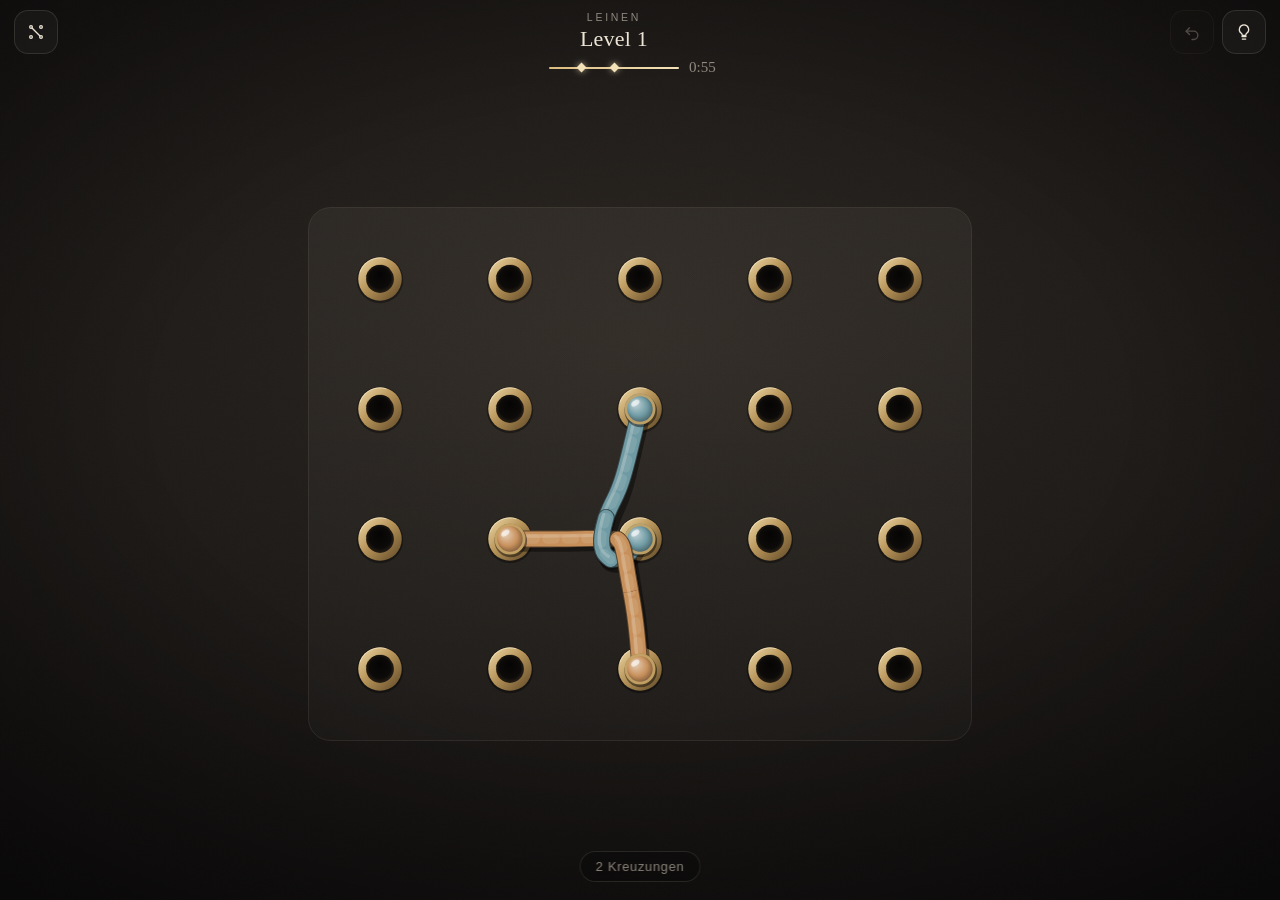
